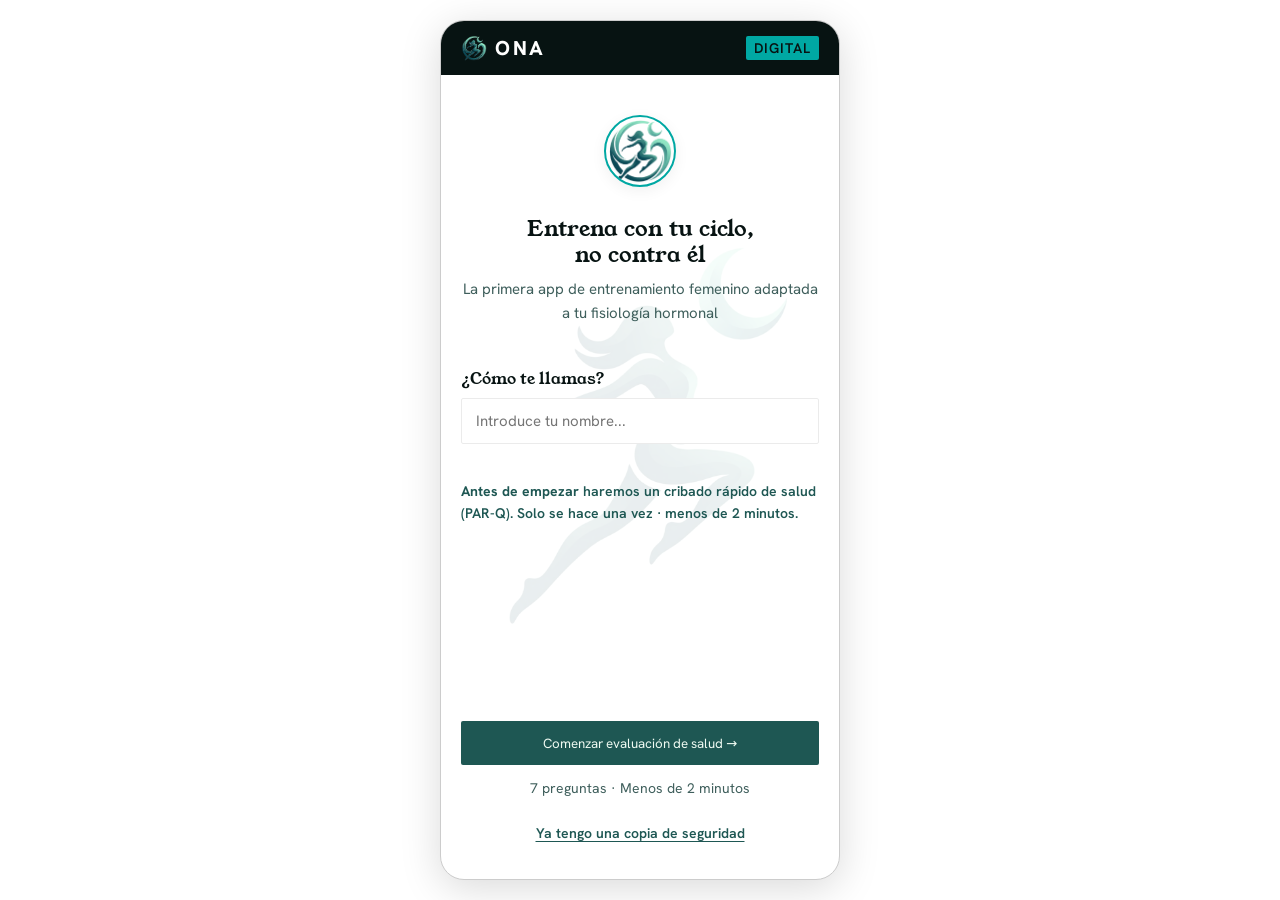
==== docs/index.html @ bdc9f1a8 "release: v1.0.20 - versión oficial web y APK con diseño plano y correcciones" ====
<!DOCTYPE html>
<html lang="es">
<head>
<meta charset="UTF-8">
<meta name="viewport" content="width=device-width, initial-scale=1.0, maximum-scale=1.0, user-scalable=no, viewport-fit=cover">
<title>ONA Digital</title>
<meta name="apple-mobile-web-app-capable" content="yes">
<meta name="apple-mobile-web-app-status-bar-style" content="black-translucent">
<meta name="apple-mobile-web-app-title" content="ONA Digital">
<meta name="mobile-web-app-capable" content="yes">
<meta name="theme-color" content="#0d0d0d">
<link rel="apple-touch-icon" href="logo.png">
<link rel="icon" type="image/png" href="logo.png">
<link rel="manifest" href="manifest.json">
<script src="Contexto_MD/manuales.js"></script>
<script src="etiquetas_clinicas.js"></script>
<style>
*{box-sizing:border-box;margin:0;padding:0}
:root{
  --t:#00a8a3;--tl:#e0f7f6;--az:#66bfe3;--azl:#e8f5fb;
  --d:#e6b22b;--dl:#fdf3d0;--n:#0d0d0d;--g:#b4b4b4;
  --f:#f7f7f5;--b:#ffffff;--r:#dc2626;--rl:#fee2e2;
  --gl:#d1fae5;--ve:#059669;--rosa:#ec4899;--rosal:#fdf2f8;
  /* Tema oscuro premium (Bento Grid): dashboard, entreno, ciclo, progreso e historial comparten estos tokens */
  --benBg:#121218;--benCard:#1c1c24;--benCard2:#232330;
  --benTxtP:#f5f5fa;--benTxtS:#8f8fa3;--benBorder:#2a2a38;
  --bgOsc:var(--benBg);--cardOsc:var(--benCard);--cardOsc2:var(--benCard2);
  --txtOscP:var(--benTxtP);--txtOscS:var(--benTxtS);--bordeOsc:var(--benBorder);
}
html{height:100%}
body{font-family:'DM Sans',system-ui,sans-serif;background:#e5e5e5;display:flex;justify-content:center;align-items:center;height:100vh;height:100dvh;margin:0;overflow:hidden}
.phone{width:100%;height:100%;background:var(--f);position:relative;display:flex;flex-direction:column;overflow:hidden}
#ent-sub-hoy.gated > *:not(#riesgos-gate){display:none !important}
.screen{display:none;flex-direction:column;height:100%;flex:1;min-height:0;overflow:hidden}
.screen.active{display:flex}
.screen.sin-nav{padding-bottom:var(--sab,0px)}
.header{background:var(--n);padding:16px 20px 14px;display:flex;align-items:center;justify-content:space-between;flex-shrink:0}
.logo{display:inline-flex;align-items:center;gap:8px;color:white;font-size:20px;font-weight:800;letter-spacing:2.5px}
.logo::before{content:"";display:inline-block;width:26px;height:26px;background-image:url('logo.png');background-size:contain;background-repeat:no-repeat;background-position:center;flex-shrink:0}
.tag{background:var(--t);color:white;font-size:12px;font-weight:600;letter-spacing:1px;padding:3px 8px;border-radius:20px;text-transform:uppercase}
.hlabel{color:var(--g);font-size:14px}
.scroll{flex:1;overflow-y:auto;padding:20px 20px 24px;display:flex;flex-direction:column;gap:14px}
@media (min-width: 450px) {
  body {
    padding: 20px 0;
    overflow: auto;
  }
  .phone {
    max-width:400px;
    height: auto;
    max-height: 680px;
    border-radius:24px;
    border:1px solid #ccc;
    box-shadow:0 8px 40px rgba(0,0,0,.15);
  }
}
.nav{background:rgba(15, 23, 42, 0.55) !important;backdrop-filter:blur(20px) !important;-webkit-backdrop-filter:blur(20px) !important;border-top:1px solid rgba(255, 255, 255, 0.08) !important;display:flex;padding:8px 0 10px;flex-shrink:0;box-shadow:0 -4px 30px rgba(0, 0, 0, 0.3) !important}
.nav-btn{flex:1;display:flex;flex-direction:column;align-items:center;gap:3px;cursor:pointer;color:rgba(255, 255, 255, 0.5) !important;font-size:12px;font-weight:700 !important;padding:4px 0;text-transform:uppercase;letter-spacing:.5px;border:none;background:none;transition:all 0.2s ease !important}
.nav-btn.active{color:#00beba !important;text-shadow:0 0 10px rgba(0, 190, 186, 0.3) !important}
.nav-ico{font-size:18px}
.card{background:var(--b);border-radius:16px;padding:16px;border:1px solid #ebebeb}
.ctitle{font-size:13px;font-weight:600;color:var(--g);text-transform:uppercase;letter-spacing:1px;margin-bottom:10px}
.alert-i{background:var(--tl);border:1px solid #b0e4e2;color:#006661;border-radius:14px;padding:14px;font-size:14px;line-height:1.6}
.alert-w{background:var(--dl);border:1px solid #f0c940;color:#7a5900;border-radius:14px;padding:14px;font-size:14px;line-height:1.6}
.alert-d{background:var(--rl);border:1px solid #fca5a5;color:#991b1b;border-radius:14px;padding:14px;font-size:14px;line-height:1.6}
.btn-n{display:flex;align-items:center;justify-content:center;box-sizing:border-box;width:100%;min-height:46px;padding:0 12px;margin:0;border-radius:2px;border:1px solid #1E5753;background:#1E5753;color:#fff;font:600 14px/1.2 inherit;font-family:inherit;text-align:center;cursor:pointer;box-shadow:none}
.btn-n:active{opacity:.8}
.btn-n:disabled,.btn-n[aria-disabled="true"]{background:#d0d0d0 !important;color:#6b6b6b !important;border-color:#d0d0d0 !important;cursor:not-allowed !important;opacity:1 !important;box-shadow:none !important}
.btn-s{background:transparent;color:var(--ton,var(--n));border:1px solid var(--linea);border-radius:2px;padding:7px 12px;font-size:13px;font-weight:600;font-family:inherit;cursor:pointer;width:auto;margin:0}
#perfil-contexto-card{background:#ECF8F8 !important;border:1px solid #CAECEA !important;border-radius:0 !important;padding:16px !important;margin-top:24px}
.chat-panel .chat-hdr{padding-top:calc(14px + max(env(safe-area-inset-top,0px),30px))}
/* Hueco de la barra de navegación de Android en TODAS las hojas/ventanas emergentes (--sab lo calcula iniciarAreaSegura) */
.chat-panel .chat-inp-area{padding-bottom:calc(12px + var(--sab,0px))}
.overlay,.modal-overlay{padding-bottom:var(--sab,0px);box-sizing:border-box}
.overlay .m-sheet{padding-bottom:24px !important}
#modal-bienvenida-tour{padding-bottom:var(--sab,0px) !important;box-sizing:border-box}
#tour-tooltip-card.tooltip-pos-bottom{bottom:calc(74px + env(safe-area-inset-bottom,0px))}
#tour-tooltip-card.tooltip-pos-top{top:calc(70px + env(safe-area-inset-top,0px))}
body #chat-msgs .bbl{border-radius:2px !important;line-height:1.5}
body #chat-msgs .bbl.bot{border-color:#CAECEA}
.bbl-tag{font-size:11px;font-weight:700;letter-spacing:.6px;text-transform:uppercase;color:var(--t);margin-bottom:6px}
.btn-s:first-child{border-color:var(--t)}
.btn-s:focus-visible{outline:2px solid var(--t);outline-offset:2px}
.info-i{display:inline-flex;align-items:center;justify-content:center;width:18px;height:18px;padding:0;margin-left:8px;vertical-align:middle;background:none;border:1px solid currentColor;border-radius:50%;color:var(--g);font:italic 700 11px Georgia,serif;line-height:1;cursor:pointer}
.btn-t{display:flex;align-items:center;justify-content:center;box-sizing:border-box;width:100%;min-height:46px;padding:0 12px;margin:0;border-radius:2px;border:1px solid #1E5753;background:#1E5753;color:#fff;font:600 14px/1.2 inherit;font-family:inherit;text-align:center;cursor:pointer;box-shadow:none}
.btn-t:active{opacity:.8}
.btn-t:disabled,.btn-t[disabled]{background:#d0d0d0 !important;color:#6b6b6b !important;border-color:#d0d0d0 !important;cursor:not-allowed !important;opacity:1 !important;box-shadow:none !important}
.btn-o{display:flex;align-items:center;justify-content:center;box-sizing:border-box;width:100%;min-height:46px;padding:0 12px;margin:0;border-radius:2px;border:1px solid #1E5753;background:transparent;color:#1E5753;font:600 14px/1.2 inherit;font-family:inherit;text-align:center;cursor:pointer;box-shadow:none}
.btn-o:active{opacity:.8;background:#ecf8f8}
.btn-o:disabled,.btn-o[disabled]{background:transparent !important;color:#aaa !important;border-color:#d0d0d0 !important;cursor:not-allowed !important;box-shadow:none !important}
.prog{background:#e8e8e8;height:4px;border-radius:4px}
.prog-f{height:4px;border-radius:4px;background:var(--t);transition:width .4s}
.pill{display:inline-flex;align-items:center;gap:4px;background:var(--azl);color:#1a6a8a;border-radius:20px;padding:5px 10px;font-size:13px;font-weight:500;margin:3px 3px 3px 0}
.opt{display:flex;align-items:center;gap:12px;padding:14px 16px;background:var(--b);border-radius:14px;border:1.5px solid #ebebeb;cursor:pointer;margin-bottom:8px}
.opt.sel{border-color:var(--t);background:var(--tl)}
.opt-em{font-size:22px}
.opt-name{font-weight:600;color:var(--n);font-size:15px}
.opt-desc{font-size:13px;color:var(--g);margin-top:2px}
.chk{width:20px;height:20px;border-radius:50%;border:2px solid #e0e0e0;margin-left:auto;flex-shrink:0;display:flex;align-items:center;justify-content:center}
.opt.sel .chk{background:var(--t);border-color:var(--t)}
.chk-m{color:white;font-size:13px;display:none}
.opt.sel .chk-m{display:block}
.e-row{display:flex;gap:6px}
.e-btn{flex:1;padding:10px 4px;border-radius:10px;font-size:15px;font-weight:600;cursor:pointer;border:1.5px solid #e0e0e0;background:var(--b);color:var(--n)}
.e-btn.on{background:var(--t);border-color:var(--t);color:white}
.r-btn.on{background:var(--t) !important;border-color:var(--t) !important;color:white !important}
.pq{background:var(--b);border-radius:14px;padding:14px;border:1px solid #ebebeb;margin-bottom:10px}
.pq.ans-no{border-color:#a7f3d0}
.pq.ans-yes{border-color:#fca5a5}
.pq-num{font-size:12px;font-weight:700;color:var(--g);text-transform:uppercase;margin-bottom:5px}
.pq-text{font-size:14px;color:var(--n);line-height:1.5;margin-bottom:10px}
.pq-row{display:flex;gap:8px}
.pq-btn{flex:1;padding:9px;border-radius:10px;font-size:14px;font-weight:600;cursor:pointer;border:1.5px solid #e0e0e0;background:transparent;color:var(--n)}
.pq-btn.si{border-color:var(--r);background:var(--rl);color:var(--r)}
.pq-btn.no{border-color:var(--ve);background:var(--gl);color:var(--ve)}
/* ── Onboarding accesible ── */
/* Botón «Volver» de las cabeceras (faltaba su estilo base y se veía como botón por defecto) */
.btn-back{background:none;border:none;color:var(--g);font-size:15px;cursor:pointer;display:flex;align-items:center;gap:4px;padding:0;font-family:inherit}
.btn-back:hover{color:var(--n)}
.sr-only{position:absolute;width:1px;height:1px;padding:0;margin:-1px;overflow:hidden;clip:rect(0,0,0,0);white-space:nowrap;border:0}
fieldset.opt-group,fieldset.pq{min-width:0;margin-inline:0}
fieldset.opt-group{border:0;padding:0;margin-top:0}
fieldset.pq legend{padding:0;float:left;width:100%}
fieldset.pq .pq-row{clear:both}
label.opt{position:relative}
.opt-name,.opt-desc{display:block}
label.pq-btn{display:flex;align-items:center;justify-content:center;min-height:44px;text-align:center;position:relative}
.opt:has(input:focus-visible),.pq-btn:has(input:focus-visible){outline:2px solid var(--t);outline-offset:2px}
#s-entorno .e-btn{min-height:44px}
#s-entorno .e-btn:focus-visible,.btn-n:focus-visible,.btn-t:focus-visible,.btn-o:focus-visible,.btn-back:focus-visible{outline:2px solid #00A8A3;outline-offset:2px}
.btn-n[aria-disabled="true"]{background:#d0d0d0;color:#6b6b6b;cursor:not-allowed}
.onb-errores:not(:empty){background:var(--rl);border:1px solid #fca5a5;color:#991b1b;border-radius:14px;padding:12px 14px;font-size:14px;line-height:1.6}
[data-titulo-paso]:focus{outline:none}
#usr-nombre:focus-visible{border-color:var(--t)!important;box-shadow:0 0 0 2px var(--tl)}
@media (prefers-reduced-motion:reduce){.prog-f{transition:none}}
#s-welcome .scroll,#s-parq .scroll,#s-consent .scroll,#s-plan .scroll,#s-etapa .scroll,#s-entorno .scroll,#s-hormonal .scroll{--g:#3f5f5c}
.grad{background:linear-gradient(135deg,#0d0d0d 0%,#1a3a3a 100%);padding:20px;color:white;border-radius:18px}
.grad-dia{font-size:12px;color:var(--az);font-weight:600;letter-spacing:1px;text-transform:uppercase;margin-bottom:4px}
.grad-fase{font-size:20px;font-weight:700;margin-bottom:6px}
.grad-desc{font-size:13px;opacity:.8;line-height:1.5}
.ciclo-bar{background:#f0f0f0;border-radius:12px;height:10px;position:relative;overflow:hidden;margin:8px 0 5px}
.ciclo-f{height:100%;border-radius:12px;position:absolute;left:0;top:0;background:var(--t)}
.ciclo-lbl{display:flex;justify-content:space-between;font-size:12px;color:var(--g)}
.ex-card{background:var(--b);border-radius:16px;border:1.5px solid #ebebeb;overflow:hidden;margin-bottom:6px;transition:border-color .2s}
.ex-card.hecho{border-color:var(--t)}
.ex-card.elim{opacity:.3;pointer-events:none}
.ex-top{padding:14px 14px 10px;display:flex;align-items:flex-start;gap:12px}
.ex-num{width:32px;height:32px;background:var(--dl);color:#b07d0e;border-radius:9px;display:flex;align-items:center;justify-content:center;font-size:14px;font-weight:700;flex-shrink:0;transition:all .2s}
.ex-num.hecho{background:var(--t);color:white;font-size:16px}
.ex-nombre{font-size:15px;font-weight:600;color:var(--n);transition:color .2s}
.ex-nombre.hecho{color:var(--t)}
.ex-det{font-size:13px;color:var(--g);margin-top:2px}
.ex-peso{font-size:13px;color:var(--t);font-weight:600;margin-top:3px}
.sdot{width:7px;height:7px;border-radius:50%;background:#e0e0e0;display:inline-block;margin:0 2px}
.sdot.on{background:var(--r)}
.ex-actions{border-top:1px solid #f0f0f0;display:grid;grid-template-columns:repeat(4,1fr)}
.ax-btn{padding:11px 6px;font-size:13px;font-weight:600;cursor:pointer;border:none;background:var(--b);color:var(--g);display:flex;flex-direction:column;align-items:center;gap:4px}
.ax-btn:not(:last-child){border-right:1px solid #f0f0f0}
.ax-btn.h-on{background:var(--tl);color:var(--t);font-weight:700}
.ax-ico{font-size:16px}
.ex-nohoy{border-top:1px solid #f8f8f8;padding:7px 14px;display:flex;justify-content:flex-end}
.nohoy-btn{font-size:12px;color:var(--g);cursor:pointer;padding:3px 8px;border-radius:6px;border:1px solid #ebebeb;background:transparent}
.overlay{position:absolute;inset:0;background:rgba(0,0,0,.55);z-index:500;display:none;flex-direction:column;justify-content:flex-end}
.overlay.ctr{justify-content:center;align-items:center;padding:20px}
.m-sheet{background:var(--b);border-radius:20px 20px 0 0;padding:24px;max-height:85%;overflow-y:auto}
.m-card{background:var(--b);border-radius:20px;padding:24px;width:90%;max-width:360px;box-sizing:border-box}
.m-head{display:flex;align-items:center;justify-content:space-between;margin-bottom:20px}
.m-title{font-size:16px;font-weight:700;color:var(--n)}
.m-sub{font-size:13px;color:var(--g);margin-top:2px}
.m-x{width:32px;height:32px;border-radius:50%;border:1px solid #e0e0e0;background:var(--f, #f7f7f8);cursor:pointer;color:var(--n, #333);display:flex;align-items:center;justify-content:center;font-size:16px;font-weight:700;line-height:1;transition:all .15s}
.m-x:hover,.m-x:active{background:#ebebeb;color:var(--r, #dc2626)}
.mlbl{font-size:13px;font-weight:600;color:var(--g);text-transform:uppercase;letter-spacing:1px;margin-bottom:8px}
.mrow{display:flex;gap:8px;margin-bottom:16px;flex-wrap:wrap}
.msel{flex:1;min-width:40px;padding:10px 4px;border-radius:10px;font-size:15px;font-weight:700;cursor:pointer;border:1.5px solid #e0e0e0;background:var(--b);color:var(--n)}
.msel.on{background:var(--t);border-color:var(--t);color:white}
.msel.on-v{background:var(--gl);border-color:var(--ve);color:var(--ve)}
.msel.on-r{background:var(--rl);border-color:var(--r);color:var(--r)}
.peso-row{display:flex;align-items:center;gap:12px;margin-bottom:6px}
.peso-pm{width:44px;height:44px;border-radius:10px;border:1.5px solid #e0e0e0;background:var(--b);font-size:22px;cursor:pointer;font-weight:700;color:var(--n)}
.peso-val{flex:1;text-align:center;font-size:26px;font-weight:700;color:var(--n)}
.save-btn{background:var(--n);color:white;border:none;border-radius:14px;padding:14px;font-size:15px;font-weight:600;cursor:pointer;width:100%;margin-top:8px}
.save-btn:disabled{background:#d0d0d0;color:#aaa;cursor:not-allowed}
.exp-item{border-radius:12px;border:1px solid #ebebeb;overflow:hidden;margin-bottom:6px}
.exp-head{display:flex;align-items:center;gap:10px;padding:10px 12px;cursor:pointer;background:var(--b)}
.exp-ico{font-size:18px;flex-shrink:0}
.exp-name{font-size:15px;font-weight:600;color:var(--n);flex:1}
.exp-dur{font-size:12px;color:var(--t);font-weight:600;background:var(--tl);padding:2px 8px;border-radius:10px}
.exp-chev{font-size:14px;color:var(--g);transition:transform .2s;flex-shrink:0}
.exp-chev.open{transform:rotate(180deg)}
.exp-body{display:none;padding:0 12px 12px;border-top:1px solid #f5f5f5}
.exp-body.open{display:block}
.exp-desc{font-size:14px;color:#444;line-height:1.6;margin-top:10px}
.exp-tips{margin-top:10px}
.exp-tip{display:flex;gap:8px;font-size:13px;color:var(--n);line-height:1.5;margin-bottom:6px}
.exp-tip-ico{flex-shrink:0;color:var(--t);font-weight:700}
.exp-warn{font-size:13px;color:#991b1b;background:var(--rl);border-radius:8px;padding:6px 10px;margin-top:8px;line-height:1.5}
.exp-fase{font-size:12px;color:#006661;background:var(--tl);border-radius:8px;padding:5px 10px;margin-top:8px;line-height:1.5}
.ia-loading{display:flex;flex-direction:column;align-items:center;gap:14px;padding:24px;text-align:center}
.ia-spin{width:40px;height:40px;border:3px solid var(--tl);border-top-color:var(--t);border-radius:50%;animation:spin .8s linear infinite}
@keyframes spin{to{transform:rotate(360deg)}}
.ia-badge{display:inline-flex;align-items:center;gap:6px;background:linear-gradient(135deg,#0d0d0d,#1a3a3a);color:white;font-size:12px;font-weight:600;padding:4px 10px;border-radius:20px;letter-spacing:.5px}
.ia-razon{background:var(--tl);border-left:3px solid var(--t);border-radius:0 10px 10px 0;padding:8px 12px;font-size:13px;color:#006661;line-height:1.5;margin:0 0 0 0}
.ia-err{background:var(--rl);border-radius:12px;padding:12px 14px;font-size:14px;color:#991b1b;line-height:1.6}
.chat-fab{position:absolute;bottom:80px;right:16px;width:52px;height:52px;border-radius:50%;background:linear-gradient(135deg,var(--n),var(--t));border:none;cursor:grab;display:flex;align-items:center;justify-content:center;font-size:22px;box-shadow:0 4px 16px rgba(0,168,163,.4);z-index:150;user-select:none;touch-action:none;}
.chat-fab:active{cursor:grabbing;}
.chat-panel{position:absolute;inset:0;background:var(--f);z-index:160;display:none;flex-direction:column;height:100%;width:100%}
.chat-panel.open{display:flex}
.chat-hdr{background:var(--n);padding:14px 20px;display:flex;align-items:center;gap:12px;flex-shrink:0}
.chat-av{width:36px;height:36px;border-radius:50%;background:linear-gradient(135deg,var(--t),var(--az));display:flex;align-items:center;justify-content:center;font-size:18px;flex-shrink:0}
.chat-hdr-name{color:white;font-size:15px;font-weight:700}
.chat-hdr-st{color:var(--t);font-size:12px;font-weight:600;letter-spacing:.5px}
.chat-x{width:32px;height:32px;border-radius:50%;border:none;background:rgba(255,255,255,0.15);cursor:pointer;color:#fff;display:flex;align-items:center;justify-content:center;font-size:16px;font-weight:700;margin-left:auto;transition:all .15s}
.chat-x:hover,.chat-x:active{background:rgba(255,255,255,0.28)}
.chat-msgs{flex:1;overflow-y:auto;padding:16px;display:flex;flex-direction:column;gap:10px}
.bbl{max-width:85%;padding:10px 14px;border-radius:16px;font-size:15px;line-height:1.6}
.bbl.bot{background:var(--b);border:1px solid #ebebeb;border-bottom-left-radius:4px;color:var(--n);align-self:flex-start}
.bbl.usr{background:var(--t);color:white;border-bottom-right-radius:4px;align-self:flex-end}
.bbl.typ{background:var(--b);border:1px solid #ebebeb;padding:12px 16px;align-self:flex-start}
.tdots{display:flex;gap:4px;align-items:center}
.tdot{width:6px;height:6px;border-radius:50%;background:var(--g);animation:td 1.2s ease-in-out infinite}
.tdot:nth-child(2){animation-delay:.2s}
.tdot:nth-child(3){animation-delay:.4s}
@keyframes td{0%,80%,100%{transform:scale(.6);opacity:.4}40%{transform:scale(1);opacity:1}}
.chat-disc{font-size:12px;color:var(--g);text-align:center;padding:4px 16px;line-height:1.5;flex-shrink:0}
.chat-sugs{display:flex;flex-wrap:wrap;gap:6px;padding:6px 16px 8px}
.chat-sug{background:var(--tl);color:var(--t);border:1px solid #b0e4e2;border-radius:20px;padding:5px 12px;font-size:13px;font-weight:600;cursor:pointer}
.chat-inp-area{border-top:1px solid #ebebeb;padding:12px 16px;display:flex;gap:8px;align-items:center;background:var(--b);flex-shrink:0}
.chat-inp{flex:1;min-width:0;width:100%;box-sizing:border-box;border:1.5px solid #e0e0e0;border-radius:12px;padding:9px 12px;font-size:15px;font-family:inherit;resize:none;outline:none;min-height:40px;height:40px;max-height:80px;line-height:1.4;background:var(--b,#fff);color:var(--n)}
.chat-inp::placeholder{color:var(--g,#8f8fa3);font-size:14px;opacity:0.85}
.chat-inp:focus{border-color:var(--t)}
.chat-mic-btn{width:40px;height:40px;border-radius:12px;background:var(--f, #f3f4f6);border:1.5px solid #e0e0e0;cursor:pointer;display:flex;align-items:center;justify-content:center;flex-shrink:0;transition:all .2s;color:var(--n)}
.chat-mic-btn:hover{background:var(--tl, #e0f7f6);border-color:var(--t);color:var(--t)}
.chat-mic-btn.escuchando{background:#fee2e2 !important;border-color:var(--r) !important;color:var(--r) !important;animation:pulse-mic 1s infinite}
@keyframes pulse-mic{0%,100%{transform:scale(1)}50%{transform:scale(1.08)}}
.chat-send{width:40px;height:40px;padding:0;border-radius:12px;background:var(--t);color:#fff;border:none;cursor:pointer;display:flex;align-items:center;justify-content:center;flex-shrink:0;box-shadow:0 2px 8px rgba(0,168,163,0.3);transition:all .15s}
.chat-send:active{transform:scale(0.94)}
.chat-send:disabled{opacity:.4;cursor:not-allowed}
.toast{position:absolute;bottom:80px;left:16px;right:16px;background:var(--n);color:white;padding:12px 16px;border-radius:12px;font-size:14px;font-weight:500;text-align:center;opacity:0;transform:translateY(6px);transition:all .3s;z-index:200;pointer-events:none}
.ex-anim-box {
  display: flex;
  justify-content: center;
  align-items: center;
  background: var(--f);
  border-radius: 12px;
  padding: 8px;
  margin-top: 10px;
  margin-bottom: 5px;
  height: 120px;
  border: 1px solid #ebebeb;
  overflow: hidden;
}
.ex-anim-svg {
  width: 100%;
  height: 100%;
  max-width: 180px;
}
.ex-anim-svg line, .ex-anim-svg path, .ex-anim-svg circle {
  stroke-linecap: round;
  stroke-linejoin: round;
}

/* Nuevos estilos para el Dashboard y Estadísticas */
.ciclo-bar-header {
  background: rgba(255, 255, 255, 0.15);
  border-radius: 12px;
  height: 8px;
  position: relative;
  overflow: hidden;
  margin: 10px 0 4px;
}
.ciclo-bar-f {
  height: 100%;
  border-radius: 12px;
  position: absolute;
  left: 0;
  top: 0;
  background: var(--t);
  box-shadow: 0 0 8px var(--t);
  transition: width 0.4s ease;
}
.ciclo-lbl-header {
  display: flex;
  justify-content: space-between;
  font-size: 12px;
  color: rgba(255, 255, 255, 0.6);
  font-weight: 500;
  margin-bottom: 12px;
}
.stats-grid {
  display: grid;
  grid-template-columns: 1fr;
  gap: 14px;
  margin-top: 10px;
  margin-bottom: 14px;
  position: relative;
  z-index: 3;
}
.stat-card {
  background: rgba(15, 23, 42, 0.38) !important;
  backdrop-filter: blur(20px);
  -webkit-backdrop-filter: blur(20px);
  border-radius: 16px;
  padding: 16px 20px;
  border: 1px solid rgba(255, 255, 255, 0.08);
  display: flex;
  flex-direction: column;
  gap: 8px;
  box-shadow: 0 8px 32px 0 rgba(0, 0, 0, 0.35);
  transition: all 0.3s cubic-bezier(0.4, 0, 0.2, 1);
}
.stat-card:hover {
  transform: translateY(-2px);
  border-color: rgba(0, 168, 163, 0.35) !important;
  background: rgba(15, 23, 42, 0.5) !important;
}
.stat-card-title {
  display: flex;
  align-items: center;
  gap: 6px;
  font-size: 13px;
  font-weight: 700;
  color: rgba(255, 255, 255, 0.5);
  text-transform: uppercase;
  letter-spacing: 1px;
}
.stat-main-row {
  display: flex;
  align-items: center;
  justify-content: space-between;
  gap: 10px;
}
.stat-value {
  font-size: 22px;
  font-weight: 800;
  color: #00beba;
  letter-spacing: -0.5px;
}
.stat-sub {
  font-size: 13px;
  color: rgba(255, 255, 255, 0.5);
  line-height: 1.5;
}
.stat-pill {
  display: inline-flex;
  align-items: center;
  background: rgba(0, 168, 163, 0.12);
  color: #00beba;
  padding: 4px 8px;
  border-radius: 10px;
  font-size: 12px;
  font-weight: 700;
  border: 1px solid rgba(0, 168, 163, 0.25);
}
.stat-pill.fase-pill {
  background: rgba(0, 168, 163, 0.15);
  color: #00a8a3;
  border: 1px solid rgba(0, 168, 163, 0.2);
}
.stat-pill.rating-pill {
  background: rgba(16, 185, 129, 0.15);
  color: #10b981;
  border: 1px solid rgba(16, 185, 129, 0.2);
}
.stat-pill.rating-pill.regular {
  background: rgba(245, 158, 11, 0.15);
  color: #f59e0b;
  border: 1px solid rgba(245, 158, 11, 0.2);
}
.stat-pill.rating-pill.mal {
  background: rgba(239, 68, 68, 0.15);
  color: #ef4444;
  border: 1px solid rgba(239, 68, 68, 0.2);
}
.exercise-pill-container {
  display: flex;
  flex-wrap: wrap;
  gap: 6px;
  margin-top: 4px;
}
.exercise-tag {
  background: rgba(255, 255, 255, 0.04);
  color: rgba(255, 255, 255, 0.85);
  padding: 4px 8px;
  border-radius: 8px;
  font-size: 12px;
  font-weight: 500;
  border: 1px solid rgba(255, 255, 255, 0.08);
}
.btn-empezar-entreno {
  background: linear-gradient(135deg, #00beba 0%, #66bfe3 100%) !important;
  color: white !important;
  border: none !important;
  border-radius: 14px !important;
  font-size: 16px !important;
  font-weight: 800 !important;
  letter-spacing: 0.5px !important;
  padding: 16px 20px !important;
  box-shadow: 0 6px 20px rgba(0, 190, 186, 0.3) !important;
  animation: pulse-shadow-btn 2.5s infinite !important;
  transition: all 0.3s ease !important;
}
.btn-empezar-entreno:disabled {
  background: #d0d0d0 !important;
  color: #aaa !important;
  cursor: not-allowed !important;
  animation: none !important;
  box-shadow: none !important;
}
.btn-empezar-entreno:not(:disabled):hover {
  transform: translateY(-2px);
  box-shadow: 0 10px 24px rgba(0, 190, 186, 0.5) !important;
}
.btn-empezar-entreno:not(:disabled):active {
  transform: translateY(1px);
  box-shadow: 0 4px 12px rgba(0, 190, 186, 0.2) !important;
}
@keyframes pulse-shadow-btn {
  0% { box-shadow: 0 6px 20px rgba(0, 190, 186, 0.3); }
  50% { box-shadow: 0 6px 30px rgba(0, 190, 186, 0.6); }
  100% { box-shadow: 0 6px 20px rgba(0, 190, 186, 0.3); }
}

.btn-socias-glass {
  background: rgba(15, 23, 42, 0.38) !important;
  backdrop-filter: blur(20px);
  -webkit-backdrop-filter: blur(20px);
  border: 1px solid rgba(255, 255, 255, 0.08) !important;
  color: #00beba !important;
  font-weight: 700 !important;
  font-size: 14px !important;
  padding: 14px 20px !important;
  border-radius: 14px !important;
  margin-top: 14px !important;
  box-shadow: 0 4px 20px rgba(0, 0, 0, 0.15) !important;
  transition: all 0.3s ease !important;
  width: 100% !important;
  display: block !important;
  text-align: center !important;
  cursor: pointer !important;
}
.btn-socias-glass:active {
  transform: translateY(1px);
  background: rgba(15, 23, 42, 0.5) !important;
}

#s-dashboard {
  background-image: linear-gradient(180deg, rgba(9, 13, 22, 0.35) 0%, rgba(9, 13, 22, 0.9) 100%);
  background-size: cover;
  background-position: center 20%;
  background-repeat: no-repeat;
  color: white;
}

/* Cabecera gradiente premium de la primera maqueta */
.dashboard-header-grad {
  background: transparent;
  padding: 24px 24px 25px;
  color: white;
  display: flex;
  flex-direction: column;
  position: relative;
}
.dash-header-top {
  display: flex;
  align-items: center;
  justify-content: space-between;
  margin-bottom: 20px;
}
.dash-profile-ico {
  font-size: 16px;
  background: rgba(255, 255, 255, 0.08);
  padding: 6px;
  border-radius: 50%;
  cursor: pointer;
  display: flex;
  align-items: center;
  justify-content: center;
  width: 32px;
  height: 32px;
  border: 1px solid rgba(255, 255, 255, 0.12);
  transition: all 0.2s ease;
}
.dash-profile-ico:hover {
  background: rgba(255, 255, 255, 0.15);
  transform: scale(1.05);
}
.dash-header-title {
  font-size: 24px;
  font-weight: 700;
  color: white;
  margin-bottom: 4px;
  letter-spacing: -0.5px;
}

/* Animación de entrada con impacto para la pantalla de entrenamiento */
@keyframes slide-in-right {
  0% {
    transform: translateX(100%);
    opacity: 0.8;
  }
  100% {
    transform: translateX(0);
    opacity: 1;
  }
}
#s-entreno.active {
  /* sin animación propia: igual que el resto de pestañas (antes entraba deslizando desde la derecha) */
}

/* Modal Overlay del Checkin */
.modal-overlay {
  position: absolute;
  top: 0;
  left: 0;
  right: 0;
  bottom: 0;
  background: rgba(0, 0, 0, 0.4);
  backdrop-filter: blur(8px);
  -webkit-backdrop-filter: blur(8px);
  z-index: 100;
  display: flex;
  align-items: flex-end;
  opacity: 0;
  pointer-events: none;
  transition: opacity 0.4s cubic-bezier(0.25, 1, 0.5, 1);
}
.modal-overlay.active {
  opacity: 1;
  pointer-events: auto;
}

/* Bottom Sheet Checkin Card */
.checkin-bottom-sheet {
  width: 100%;
  background: white;
  border-top-left-radius: 28px;
  border-top-right-radius: 28px;
  padding: 24px 20px 30px;
  box-shadow: 0 -8px 32px rgba(0, 0, 0, 0.15);
  transform: translateY(100%);
  transition: transform 0.55s cubic-bezier(0.175, 0.885, 0.32, 1.275); /* spring physics */
}
.modal-overlay.active .checkin-bottom-sheet {
  transform: translateY(0);
}

.checkin-title {
  font-size: 16px;
  font-weight: 700;
  color: var(--n);
  margin-bottom: 6px;
  display: flex;
  justify-content: space-between;
  align-items: center;
}
.close-btn {
  background: #f0f0f0;
  border: none;
  width: 28px;
  height: 28px;
  border-radius: 50%;
  cursor: pointer;
  display: flex;
  align-items: center;
  justify-content: center;
  font-weight: 700;
  font-size: 14px;
  color: #666;
  transition: all 0.2s;
}
.close-btn:hover {
  background: #e0e0e0;
}

/* --- MERGED STYLES FROM ONADigital --- */
.ci-row{display:flex;gap:6px}
.ci-btn{flex:1;padding:10px 4px;border-radius:10px;font-size:18px;cursor:pointer;border:1.5px solid #e0e0e0;background:var(--b);text-align:center;transition:all .15s}
.ci-estado-btn{padding:16px 8px;border-radius:14px;border:2px solid #e8e8e8;background:var(--b);cursor:pointer;text-align:center;transition:all .18s;width:100%}
.ci-estado-btn.on{border-color:var(--t);background:var(--tl)}
.ci-causa-btn{padding:12px 16px;border-radius:12px;border:1.5px solid #e8e8e8;background:var(--b);cursor:pointer;text-align:left;font-size:15px;font-weight:600;color:#6b6b6b;transition:all .15s}
.ci-causa-btn.on{border-color:var(--t);background:var(--tl);color:var(--n)}
.alerta-card{display:flex;align-items:flex-start;gap:12px;background:var(--b);border-radius:14px;border:1.5px solid #e8e8e8;padding:12px 14px;margin-bottom:8px}
.alerta-card.alerta-info{border-color:#b3d9f7;background:#f0f8ff}
.alerta-card.alerta-ok{border-color:#a8d5b5;background:#f0faf3}
.alerta-card.alerta-warn{border-color:#f5c97a;background:#fffbf0}
.alerta-card.alerta-ciclo{border-color:var(--t);background:var(--tl)}
.alerta-ico{font-size:22px;flex-shrink:0;margin-top:1px}
.alerta-body{flex:1;min-width:0}
.alerta-titulo{font-size:15px;font-weight:700;color:var(--n);margin-bottom:2px}
.alerta-desc{font-size:13px;color:var(--g);line-height:1.5;margin-bottom:6px}
.alerta-cta{display:inline-block;font-size:13px;font-weight:700;color:var(--t);background:var(--tl);border:none;border-radius:8px;padding:5px 10px;cursor:pointer}
.ci-btn.on{border-color:var(--t);background:var(--tl)}
.ci-ayer{font-size:13px;color:var(--t);font-weight:600;background:var(--tl);border:none;border-radius:10px;padding:8px 14px;cursor:pointer;width:100%;margin-bottom:4px}
.ciclo-arc-wrap{position:relative;width:220px;height:220px;margin:0 auto}
.ciclo-center{position:absolute;top:50%;left:50%;transform:translate(-50%,-50%);text-align:center}
.ciclo-day{font-size:36px;font-weight:700;color:var(--n);line-height:1}
.ciclo-fase-lbl{font-size:13px;color:var(--t);font-weight:600;margin-top:4px}
.ciclo-ico{font-size:28px;margin-top:2px}
.fase-card{border-radius:14px;padding:14px;margin-bottom:8px;cursor:pointer;transition:all .2s;border:1px solid #ebebeb;background:var(--b)}
.fase-card.active{transform:scale(1.01);border-color:var(--t)}
.series-row{display:flex;gap:6px;margin:8px 14px 4px}
.serie-check{flex:1;height:36px;border-radius:10px;border:1.5px solid #e0e0e0;background:var(--b);cursor:pointer;display:flex;align-items:center;justify-content:center;gap:4px;font-size:13px;font-weight:600;color:var(--g);transition:all .15s}
.serie-check.done{background:var(--t);border-color:var(--t);color:white}
.serie-check.done .sc-num{color:white}
.sc-num{font-size:15px;font-weight:700}
.timer-widget{background:var(--n);border-radius:16px;padding:14px 16px;display:flex;align-items:center;gap:12px;margin-bottom:6px}
.timer-num{font-size:28px;font-weight:700;color:var(--t);min-width:52px;font-variant-numeric:tabular-nums}
.timer-label{font-size:13px;color:var(--g);margin-top:2px}
.timer-btns{display:flex;gap:8px;margin-left:auto}
.timer-btn{background:transparent;border:1.5px solid #333;color:var(--g);border-radius:10px;padding:6px 12px;font-size:13px;font-weight:600;cursor:pointer}
.timer-btn.active{border-color:var(--t);color:var(--t)}
.progress-sesion{height:4px;background:#e8e8e8;border-radius:2px;margin:0 0 14px}
.progress-sesion-fill{height:4px;border-radius:2px;background:var(--t);transition:width .4s}
.serie-counter{display:flex;align-items:center;gap:8px;background:var(--n);border-radius:12px;padding:6px 14px;flex-shrink:0}
.serie-counter span{color:white;font-size:14px;font-weight:600}
.profile-avatar-container{position:relative; width:60px; height:60px; cursor:pointer; flex-shrink:0;}
/* ── Dashboard ONADigital ─────────────────────────────────── */
.racha-badge{background:var(--n);color:#fff;border-radius:20px;padding:5px 12px;font-size:13px;font-weight:700;cursor:default;transition:transform .2s}
.racha-badge:hover{transform:scale(1.05)}
.modo-rapido-btn{background:linear-gradient(135deg,#ff9a00,#ff6600);color:#fff;border:none;border-radius:16px;padding:14px 18px;font-size:20px;font-weight:700;cursor:pointer;text-align:center;line-height:1.1;box-shadow:0 4px 12px rgba(255,120,0,.35);transition:transform .15s,box-shadow .15s}
.modo-rapido-btn:hover{transform:translateY(-2px);box-shadow:0 6px 18px rgba(255,120,0,.45)}
.grad{border-radius:20px;padding:20px;margin-bottom:14px;color:#fff;background:linear-gradient(135deg,var(--n) 0%,#1a6b68 100%);box-shadow:0 6px 20px rgba(0,168,163,.2)}
.grad-dia{font-size:18px;font-weight:700;margin-bottom:4px}
.grad-fase{font-size:14px;font-weight:600;opacity:.8;margin-bottom:4px}
.grad-desc{font-size:13px;opacity:.7;line-height:1.4}
.ciclo-bar{height:6px;border-radius:6px;overflow:hidden;margin-top:8px}
.ciclo-f{height:6px;border-radius:6px;transition:width .6s}
.ciclo-lbl{display:flex;justify-content:space-between;font-size:12px;font-weight:600;text-transform:uppercase;letter-spacing:.5px}
/* Alertas pasivas */
.alerta-card{display:flex;align-items:flex-start;gap:12px;background:var(--b);border-radius:14px;padding:14px;margin-bottom:10px;border:1.5px solid #e8e8e8;box-shadow:0 2px 8px rgba(0,0,0,.04)}
.alerta-info{border-color:rgba(0,168,163,.25);background:rgba(0,168,163,.04)}
.alerta-warn{border-color:rgba(230,178,43,.35);background:rgba(230,178,43,.06)}
.alerta-ok{border-color:rgba(74,222,128,.35);background:rgba(74,222,128,.06)}
.alerta-ciclo{border-color:rgba(102,191,227,.35);background:rgba(102,191,227,.06)}
.alerta-ico{font-size:22px;flex-shrink:0;margin-top:2px}
.alerta-body{flex:1}
.alerta-titulo{font-size:14px;font-weight:700;color:var(--n);margin-bottom:2px}
.alerta-desc{font-size:13px;color:var(--g);line-height:1.4}
.alerta-cta{display:inline-block;margin-top:8px;padding:5px 12px;border:1.5px solid var(--t);border-radius:10px;background:transparent;color:var(--t);font-size:13px;font-weight:700;cursor:pointer}
/* Logro toast */
.logro-toast{position:fixed;bottom:90px;left:50%;transform:translateX(-50%) translateY(20px);background:#222;color:#fff;border-radius:16px;padding:12px 20px;font-size:14px;text-align:center;opacity:0;transition:all .4s;z-index:9999;pointer-events:none;min-width:260px;max-width:320px;box-shadow:0 8px 24px rgba(0,0,0,.25)}
.logro-toast.show{opacity:1;transform:translateX(-50%) translateY(0)}

/* ══ ESTÉTICA ORIGINAL & GLASSMORPHISM ═════════════════════════ */
#s-dashboard {
  background-image: linear-gradient(180deg, rgba(9, 13, 22, 0.35) 0%, rgba(9, 13, 22, 0.9) 100%);
  background-size: cover;
  background-position: center 20%;
  background-repeat: no-repeat;
  color: white;
}
.dashboard-header-grad {
  background: transparent;
  padding: 24px 24px 15px;
  color: white;
  display: flex;
  flex-direction: column;
  position: relative;
}
.dash-header-top {
  display: flex;
  align-items: center;
  justify-content: space-between;
  margin-bottom: 20px;
}
.dash-profile-ico {
  font-size: 16px;
  background: rgba(255, 255, 255, 0.08);
  padding: 6px;
  border-radius: 50%;
  cursor: pointer;
  display: flex;
  align-items: center;
  justify-content: center;
  width: 32px;
  height: 32px;
  border: 1px solid rgba(255, 255, 255, 0.12);
  transition: all 0.2s ease;
}
.dash-profile-ico:hover {
  background: rgba(255, 255, 255, 0.15);
  transform: scale(1.05);
}

/* Racha badge transparente premium */
.racha-badge {
  background: rgba(255, 255, 255, 0.12) !important;
  color: #fff !important;
  border: 1px solid rgba(255, 255, 255, 0.1) !important;
  border-radius: 20px;
  padding: 5px 12px;
  font-size: 13px;
  font-weight: 700;
}

/* Glassmorphism para todas las tarjetas de la app */
.card, .stat-card, .alerta-card, .grad, .ex-card, .opt, .pq, .timer-widget {
  background: rgba(255, 255, 255, 0.6) !important;
  backdrop-filter: blur(20px) !important;
  -webkit-backdrop-filter: blur(20px) !important;
  border: 1px solid rgba(255, 255, 255, 0.45) !important;
  box-shadow: 0 8px 32px 0 rgba(31, 38, 135, 0.05) !important;
  border-radius: 16px !important;
}

/* Asegurar contraste y legibilidad óptima en tarjetas y botones del Dashboard */
#s-dashboard .card, #s-dashboard .grad, #s-dashboard .alerta-card, #s-dashboard .stat-card {
  color: var(--n);
}
#s-dashboard .card .btn-n, #s-dashboard .btn-n {
  background: #1E5753 !important;
  color: #ffffff !important;
  border: 1px solid #1E5753 !important;
  border-radius: 2px !important;
  box-shadow: none !important;
  font-weight: 600 !important;
}
#s-dashboard .card .btn-o, #s-dashboard .btn-o, .btn-o {
  background: transparent !important;
  color: #1E5753 !important;
  border: 1px solid #1E5753 !important;
  border-radius: 2px !important;
  box-shadow: none !important;
  font-weight: 600 !important;
}
#s-dashboard .card .btn-o:active, #s-dashboard .btn-o:active, .btn-o:active {
  transform: none !important;
  opacity: .8 !important;
  background: #ecf8f8 !important;
}
.bfiltro {
  background: #f3f4f6;
  color: #374151;
  border: 1px solid #e5e7eb;
  padding: 6px 12px;
  font-size: 13px;
  font-weight: 600;
  border-radius: 20px;
  cursor: pointer;
  white-space: nowrap;
  transition: all 0.2s;
}
.bfiltro.on {
  background: var(--t);
  color: white;
  border-color: var(--t);
}
/* ═══ Estilos traspasados de ONADigital.html (alertas apiladas, cuestionario, recuperación muscular) ═══ */
.btn-r{display:flex;align-items:center;justify-content:center;box-sizing:border-box;width:100%;min-height:46px;padding:0 12px;margin:0;border-radius:2px;border:1px solid var(--r);background:var(--r);color:#fff;font:600 14px/1.2 inherit;font-family:inherit;text-align:center;cursor:pointer;box-shadow:none}
.btn-r:active{opacity:.8}
/* Tarjetas de inicio estilo notificación (WhatsApp), apiladas y deslizables como Google Wallet */
.alerta-stack{position:relative;margin-bottom:10px;transition:height .32s cubic-bezier(.2,.8,.2,1)}
.alerta-card{position:relative;display:flex;align-items:flex-start;gap:11px;background:var(--b);border-radius:18px;border:none;box-shadow:0 2px 16px rgba(13,13,13,.07);padding:12px 14px 12px 16px;overflow:hidden;margin-bottom:10px}
/* Solo las tarjetas dentro de la pila del dashboard se posicionan absolutas y se arrastran; los avisos sueltos (check-in, banner de pasos, etc.) mantienen el flujo normal */
.alerta-stack .alerta-card{position:absolute;left:0;right:0;top:0;margin-bottom:0;transition:transform .32s cubic-bezier(.2,.8,.2,1),opacity .32s ease,box-shadow .32s ease;touch-action:pan-y;cursor:grab;user-select:none}
.alerta-stack .alerta-card:active{cursor:grabbing}
.alerta-card::before{content:'';position:absolute;left:0;top:0;bottom:0;width:4px;background:var(--t)}
.alerta-card.alerta-info::before{background:var(--az)}
.alerta-card.alerta-ok::before{background:var(--ve)}
.alerta-card.alerta-warn::before{background:var(--d)}
.alerta-card.alerta-ciclo::before{background:var(--rosa)}
.alerta-avatar{width:38px;height:38px;border-radius:50%;flex-shrink:0;display:flex;align-items:center;justify-content:center;font-size:17px;background:linear-gradient(135deg,var(--t),#00726f);box-shadow:0 2px 8px rgba(0,168,163,.35)}
.alerta-card.alerta-info .alerta-avatar{background:linear-gradient(135deg,var(--az),#2f86b3);box-shadow:0 2px 8px rgba(102,191,227,.4)}
.alerta-card.alerta-ok .alerta-avatar{background:linear-gradient(135deg,var(--ve),#046c4e);box-shadow:0 2px 8px rgba(5,150,105,.35)}
.alerta-card.alerta-warn .alerta-avatar{background:linear-gradient(135deg,var(--d),#b8860b);box-shadow:0 2px 8px rgba(230,178,43,.4)}
.alerta-card.alerta-ciclo .alerta-avatar{background:linear-gradient(135deg,var(--rosa),#be3872);box-shadow:0 2px 8px rgba(236,72,153,.35)}
.alerta-ico{font-size:17px;line-height:1}
.alerta-body{flex:1;min-width:0}
.alerta-head{display:flex;align-items:baseline;justify-content:space-between;gap:8px;margin-bottom:2px}
.alerta-appname{font-size:12px;font-weight:800;color:var(--t);text-transform:uppercase;letter-spacing:.7px}
.alerta-card.alerta-info .alerta-appname{color:var(--az)}
.alerta-card.alerta-warn .alerta-appname{color:#b8860b}
.alerta-card.alerta-ok .alerta-appname{color:var(--ve)}
.alerta-card.alerta-ciclo .alerta-appname{color:var(--rosa)}
.alerta-time{font-size:12px;color:var(--g);flex-shrink:0}
.alerta-titulo{font-size:15px;font-weight:700;color:var(--n);margin-bottom:2px;line-height:1.35}
.alerta-desc{font-size:13px;color:#6b6b6b;line-height:1.5;margin-bottom:6px;display:-webkit-box;-webkit-line-clamp:2;-webkit-box-orient:vertical;overflow:hidden}
.alerta-stack.expanded .alerta-desc{-webkit-line-clamp:unset;display:block}
.alerta-cta{display:inline-flex;align-items:center;gap:4px;font-size:13px;font-weight:700;color:var(--t);background:var(--tl);border:none;border-radius:20px;padding:6px 12px;cursor:pointer}
.alerta-card.alerta-info .alerta-cta{color:var(--az);background:var(--azl)}
.alerta-card.alerta-warn .alerta-cta{color:#8a6400;background:var(--dl)}
.alerta-card.alerta-ok .alerta-cta{color:var(--ve);background:var(--gl)}
.alerta-card.alerta-ciclo .alerta-cta{color:var(--rosa);background:var(--rosal)}
.alerta-stack-count{position:absolute;top:-6px;right:2px;z-index:20;background:var(--n);color:#fff;font-size:12px;font-weight:800;padding:3px 8px;border-radius:20px;box-shadow:0 2px 6px rgba(0,0,0,.2);pointer-events:none;transition:opacity .2s ease}
.alerta-stack.expanded .alerta-stack-count{opacity:0}
.alerta-stack-hint{text-align:center;font-size:13px;font-weight:700;color:var(--t);padding:8px 0 2px;cursor:pointer}
@keyframes pulsoOk{0%{transform:scale(1)}35%{transform:scale(1.018);box-shadow:0 4px 16px rgba(0,168,163,.25)}100%{transform:scale(1);box-shadow:none}}
.pulso-ok{animation:pulsoOk .38s ease}
.ex-card.hecho{border-color:var(--t)}
.ex-card.elim{opacity:.3;pointer-events:none}
/* ── CUESTIONARIO ──────────────────────────────────────────── */
.cuest-q{margin-bottom:16px}
.cuest-label{font-size:15px;font-weight:600;color:var(--n);margin-bottom:8px;line-height:1.5}
.cuest-textarea{width:100%;padding:10px 12px;border-radius:12px;border:1.5px solid #e0e0e0;font-size:15px;font-family:'DM Sans',system-ui,sans-serif;resize:none;box-sizing:border-box;color:var(--n)}
.cuest-textarea:focus{border-color:var(--t);outline:none}
.cuest-op{width:100%;padding:10px 14px;border-radius:12px;border:1.5px solid #e0e0e0;background:var(--b);font-size:15px;font-weight:500;color:var(--n);cursor:pointer;text-align:left;transition:border-color .15s,background .15s}
.cuest-op.selected{border-color:var(--t);background:var(--tl);color:var(--t);font-weight:700}
.muscle-bar{display:flex;align-items:center;gap:8px;margin-bottom:8px}
.muscle-name{font-size:13px;color:var(--n);font-weight:600;width:90px;flex-shrink:0}
.muscle-track{flex:1;background:#e8e8e8;height:8px;border-radius:4px;overflow:hidden}
.muscle-fill{height:8px;border-radius:4px;transition:width .6s}
.semaforo{width:10px;height:10px;border-radius:50%;flex-shrink:0}

/* ══ VISITA GUIADA (TOUR INTERACTIVO CON SPOTLIGHT Y DESENFOQUE) ══ */
#tour-backdrop-layer {
  position: absolute;
  inset: 0;
  background: rgba(3, 26, 24, 0.84);
  backdrop-filter: blur(4px);
  -webkit-backdrop-filter: blur(4px);
  mask: url(#spotlight-exact-mask);
  -webkit-mask: url(#spotlight-exact-mask);
  z-index: 9000;
  pointer-events: auto;
}
#tour-spotlight-halo {
  position: absolute;
  z-index: 9001;
  pointer-events: none;
  border: 3px solid #2FE0D6;
  box-shadow: 0 0 0 3px rgba(47, 224, 214, 0.45), 0 0 24px rgba(47, 224, 214, 0.7);
  transition: all 0.28s cubic-bezier(0.16, 1, 0.3, 1);
  animation: tourHaloPulse 2s infinite ease-in-out;
}
@keyframes tourHaloPulse {
  0%, 100% { box-shadow: 0 0 0 3px rgba(47, 224, 214, 0.45), 0 0 24px rgba(47, 224, 214, 0.7); }
  50% { box-shadow: 0 0 0 7px rgba(47, 224, 214, 0.65), 0 0 34px rgba(47, 224, 214, 0.9); }
}
#tour-tooltip-card {
  position: absolute;
  z-index: 9002;
  left: 0;
  right: 0;
  background: #0B4F4B;
  border-radius: 0;
  border-top: 4px solid #2FE0D6;
  padding: 16px 18px 14px;
  box-shadow: 0 -8px 28px rgba(0, 0, 0, 0.4);
  transition: all 0.3s cubic-bezier(0.16, 1, 0.3, 1);
}
/* Tarjeta «Antes de entrenar»: misma estética que las tarjetas de aviso, en rojo ONA (Inicio y Entreno) */
#s-entreno .aviso-riesgos.card, #s-dashboard .aviso-riesgos.card { position: relative; overflow: hidden; background: linear-gradient(135deg, #F6DFE1 0%, #E9B4BA 100%) !important; border: 0 !important; border-radius: 28px !important; box-shadow: none !important; padding: 22px 22px 24px !important; }
#s-entreno .aviso-riesgos.card::after, #s-dashboard .aviso-riesgos.card::after { content: ""; position: absolute; top: -70px; right: -70px; width: 190px; height: 190px; border-radius: 50%; background: rgba(255,255,255,.32); pointer-events: none; }
#s-entreno .aviso-riesgos.card > *, #s-dashboard .aviso-riesgos.card > * { position: relative; z-index: 1; }
#s-entreno .aviso-riesgos .ar-cab, #s-dashboard .aviso-riesgos .ar-cab { display: flex; align-items: center; gap: 12px; margin-bottom: 18px; }
#s-entreno .aviso-riesgos .ar-avatar, #s-dashboard .aviso-riesgos .ar-avatar { width: 40px; height: 40px; border-radius: 50%; background: #fff; display: flex; align-items: center; justify-content: center; font-size: 18px; flex: 0 0 auto; }
#s-entreno .aviso-riesgos .ar-app, #s-dashboard .aviso-riesgos .ar-app { font-size: 15px; font-weight: 700; color: #4A1218; }
#s-entreno .aviso-riesgos .ar-titulo, #s-dashboard .aviso-riesgos .ar-titulo { font-family: var(--display); font-weight: 400 !important; font-size: 21px; line-height: 1.25; color: #4A1218; margin-bottom: 8px; }
#s-entreno .aviso-riesgos .ar-texto, #s-dashboard .aviso-riesgos .ar-texto { font-size: 14.5px; line-height: 1.55; color: #6B2B33; }
#s-entreno .aviso-riesgos .ar-aparte, #s-dashboard .aviso-riesgos .ar-aparte { margin-top: 10px; padding-top: 10px; border-top: 1px solid rgba(168,20,42,.18); }
#s-entreno .aviso-riesgos .ar-lista, #s-dashboard .aviso-riesgos .ar-lista { margin: 8px 0 12px 18px; padding: 0; font-size: 14.5px; line-height: 1.55; color: #6B2B33; }
#s-entreno .aviso-riesgos .ar-det, #s-dashboard .aviso-riesgos .ar-det { margin-bottom: 14px; }
#s-entreno .aviso-riesgos .ar-alarma, #s-dashboard .aviso-riesgos .ar-alarma { font-size: 14px; font-weight: 700; color: #A8142A; cursor: pointer; }
#s-entreno .aviso-riesgos .ar-boton, #s-dashboard .aviso-riesgos .ar-boton { display: inline-flex; align-items: center; gap: 10px; max-width: 100%; margin-top: 10px; padding: 13px 20px; background: #fff !important; color: #A8142A !important; border: 0 !important; border-radius: 999px !important; box-shadow: 0 2px 8px rgba(120,20,40,.14) !important; font-family: inherit; font-size: 15px; font-weight: 700; line-height: 1.3; text-align: left; cursor: pointer; }
#s-entreno .aviso-riesgos .ar-boton *, #s-dashboard .aviso-riesgos .ar-boton * { color: inherit !important; }
#s-entreno .aviso-riesgos .ar-punto, #s-dashboard .aviso-riesgos .ar-punto { flex: 0 0 auto; width: 10px; height: 10px; border-radius: 50%; background: #D9798A; }
#s-entreno .aviso-riesgos .ar-flecha, #s-dashboard .aviso-riesgos .ar-flecha { flex: 0 0 auto; font-size: 17px; }
#s-entreno .aviso-riesgos .ar-boton:active, #s-dashboard .aviso-riesgos .ar-boton:active { transform: translateY(1px); box-shadow: 0 1px 3px rgba(120,20,40,.18) !important; }
#s-entreno .aviso-riesgos .ar-boton:focus-visible, #s-dashboard .aviso-riesgos .ar-boton:focus-visible { outline: 2px solid #A8142A; outline-offset: 2px; }
/* «Para tu etapa»: tarjetas deslizables con el estilo de las tarjetas de aviso, en turquesa */
.ep-carrusel { display: flex; gap: 12px; overflow-x: auto; scroll-snap-type: x mandatory; -webkit-overflow-scrolling: touch; scrollbar-width: none; margin: 12px 0 0; padding: 0 0 2px; }
.ep-carrusel::-webkit-scrollbar { display: none; }
.ep-card { position: relative; overflow: hidden; flex: 0 0 88%; scroll-snap-align: start; box-sizing: border-box; padding: 20px 20px 22px; border-radius: 28px; background: linear-gradient(135deg, #DCEEEC 0%, #A9D3CF 100%); color: #0d3b38; }
.ep-card::after { content: ""; position: absolute; top: -60px; right: -60px; width: 160px; height: 160px; border-radius: 50%; background: rgba(255,255,255,.35); pointer-events: none; }
.ep-card > * { position: relative; z-index: 1; }
.ep-cab { display: flex; align-items: center; gap: 10px; margin-bottom: 16px; }
.ep-avatar { width: 36px; height: 36px; border-radius: 50%; background: #fff; display: flex; align-items: center; justify-content: center; font-size: 17px; flex: 0 0 auto; }
.ep-app { font-size: 14px; font-weight: 700; color: #0d3b38; }
.ep-num { margin-left: auto; padding-right: 18px; font-size: 13px; color: #3f6663; }
.ep-titulo { font-family: var(--display); font-weight: 400; font-size: 20px; line-height: 1.25; color: #0d3b38; margin-bottom: 8px; }
.ep-texto { font-size: 14.5px; line-height: 1.55; color: #2c5a56; }
.ep-puntos { display: flex; justify-content: center; gap: 7px; margin: 12px 0 4px; }
.ep-punto { width: 7px; height: 7px; border-radius: 50%; background: #BCD8D5; transition: background .2s, width .2s; }
.ep-punto.act { width: 20px; border-radius: 4px; background: #1F5C58; }
/* Acciones de «Mi ciclo / Mi etapa»: filas planas con línea fina y un botón principal en verde oscuro */
#s-ciclo .ona-acciones { border-top: 1px solid var(--linea, #C9D8D6); margin: 4px 0 14px; }
#s-ciclo #ciclo-ultima-regla:not(:empty) + .ona-acciones { border-top: 0; margin-top: 0; }
#s-ciclo .ona-accion { width: 100%; display: flex; align-items: center; gap: 14px; text-align: left; padding: 14px 2px; background: transparent !important; border: 0 !important; border-bottom: 1px solid var(--linea, #C9D8D6) !important; border-radius: 0 !important; box-shadow: none !important; cursor: pointer; color: var(--n); font-family: inherit; }
#s-ciclo .ona-accion:active { background: rgba(0,128,123,0.08) !important; }
#s-ciclo .ona-accion:focus-visible, #s-ciclo .ona-accion-primaria:focus-visible { outline: 2px solid #2FE0D6; outline-offset: 2px; }
#s-ciclo .ona-accion .oa-ico { flex: 0 0 auto; width: 38px; height: 38px; display: inline-flex; align-items: center; justify-content: center; font-size: 22px; color: #00807B; }
#s-ciclo .ona-accion.oa-patron .oa-ico { color: #A8142A; }
#s-ciclo .ona-accion .oa-txt { flex: 1; min-width: 0; display: flex; flex-direction: column; gap: 2px; }
#s-ciclo .ona-accion .oa-t { font-size: 15px; font-weight: 700; color: var(--n); line-height: 1.3; }
#s-ciclo .ona-accion .oa-s { font-size: 12.5px; color: var(--g); line-height: 1.4; }
#s-ciclo .ona-accion .oa-flecha { flex: 0 0 auto; font-size: 18px; color: #00807B; }
#s-ciclo .ona-accion.oa-patron .oa-flecha { color: #A8142A; }
#s-ciclo .ona-accion-primaria { width: 100%; margin-top: 12px; display: flex; align-items: center; justify-content: space-between; gap: 12px; padding: 15px 18px; background: #0B4F4B !important; color: #ffffff !important; border: 0 !important; border-radius: 0 !important; box-shadow: none !important; font-family: inherit; font-size: 15px; font-weight: 700; cursor: pointer; text-align: left; }
#s-ciclo .ona-accion-primaria:active { background: #083B38 !important; }
#s-ciclo .ona-accion-primaria .oa-flecha { color: #2FE0D6; font-size: 18px; }
/* Bienvenida de la visita guiada: mismo estilo plano que la tarjeta de los pasos */
#tour-bienvenida-card { width: 100%; box-sizing: border-box; background: #0B4F4B; border-top: 4px solid #2FE0D6; border-radius: 0; padding: 22px 20px 26px; text-align: left; box-shadow: 0 -8px 28px rgba(0,0,0,0.4); }
#tour-bienvenida-card .tb-tag { display: inline-block; background: #2FE0D6; color: #05302D; font-size: 11px; font-weight: 700; text-transform: uppercase; letter-spacing: 0.8px; padding: 3px 8px; border-radius: 0; margin-bottom: 12px; }
#tour-bienvenida-card .tb-titulo { font-size: 22px; font-weight: 800; color: #ffffff; line-height: 1.25; margin-bottom: 8px; }
#tour-bienvenida-card .tb-texto { font-size: 14px; color: #D9F5F2; line-height: 1.6; margin-bottom: 20px; }
#tour-bienvenida-card .tb-botones { display: flex; flex-direction: column; gap: 10px; }
#tour-bienvenida-card button { width: 100%; padding: 14px 16px; font-size: 15px; border-radius: 0 !important; cursor: pointer; text-align: center !important; justify-content: center !important; white-space: normal; }
#tour-bienvenida-card #tb-comenzar { background: #2FE0D6 !important; color: #05302D !important; border: 0 !important; font-weight: 800 !important; }
#tour-bienvenida-card #tb-omitir { background: transparent !important; color: #ffffff !important; border: 1.5px solid rgba(255,255,255,0.7) !important; font-weight: 700 !important; font-size: 14px; }
#tour-tooltip-card #tour-step-tag { background: #2FE0D6 !important; color: #05302D !important; border-radius: 0 !important; }
#tour-tooltip-card #tour-step-title { color: #ffffff !important; }
#tour-tooltip-card #tour-step-desc { color: #D9F5F2 !important; }
#tour-tooltip-card #tour-step-count { color: #2FE0D6 !important; }
#tour-tooltip-card .tour-saltar { color: #BFEAE6 !important; }
#tour-tooltip-card .tour-pie { border-top: 1px solid rgba(255,255,255,0.22) !important; }
#tour-tooltip-card #btn-tour-next { background: #2FE0D6 !important; color: #05302D !important; border: 0 !important; font-weight: 800 !important; }
#tour-tooltip-card #btn-tour-prev { background: transparent !important; color: #ffffff !important; border: 1.5px solid rgba(255,255,255,0.7) !important; font-weight: 700 !important; }
#tour-tooltip-card #btn-tour-prev:disabled { opacity: 0.35; }
#tour-tooltip-card.tooltip-pos-bottom {
  bottom: 74px; /* deja visible la barra de abajo */
  top: auto;
}
#tour-tooltip-card.tooltip-pos-top {
  top: 70px; /* deja visible la cabecera */
  bottom: auto;
}

.peso-pm{touch-action:none !important;-webkit-user-select:none !important;user-select:none !important;-webkit-touch-callout:none !important}
</style>
<link rel="stylesheet" href="ona_diseno.css">
<style>
/* Pestaña «Registro» del ciclo: lista plana con líneas finas, sin tarjetas */
.reg-cat{padding:16px 0;border-bottom:1px solid var(--linea)}
.reg-t{font-size:15px;font-weight:700;color:var(--n);margin-bottom:10px}
.reg-chips{display:flex;flex-wrap:wrap;gap:8px}
.reg-chip{padding:8px 13px;border:1px solid var(--linea);background:var(--b);color:var(--n);font-size:14px;line-height:1.2;cursor:pointer;border-radius:999px;font-family:inherit}
.reg-chip[aria-pressed="true"]{border-color:var(--t);background:var(--tl);color:var(--t);font-weight:700}
.reg-flecha{width:40px;height:40px;flex-shrink:0;border:1px solid var(--linea);background:var(--b);color:var(--t);font-size:22px;line-height:1;cursor:pointer;border-radius:50%;padding:0}
.reg-flecha:disabled{opacity:.35;cursor:default}
.nota-btn{position:relative;flex:0 0 auto;width:84px;height:56px;padding:0;border:none;background:transparent;cursor:pointer;display:flex;align-items:center;justify-content:center;-webkit-tap-highlight-color:transparent}
.nota-btn img{width:80px;height:auto;display:block;pointer-events:none}
.nota-btn:active{transform:scale(.94)}
.nota-btn.con-nota::after{content:"";position:absolute;bottom:3px;right:1px;width:10px;height:10px;border-radius:50%;background:#e0457b;border:2px solid var(--b)}
.reg-in{border:1px solid var(--linea);background:var(--b);color:var(--n);font-size:16px;padding:9px 10px;border-radius:8px;font-family:inherit;box-sizing:border-box}
</style>
<script src="ona_iconos.js" defer></script>
<script src="ona_tarjeta_fuentes.js" defer></script>
</head>
<body>
<div class="phone" id="phone">
<div class="toast" id="toast"></div>
<div class="logro-toast" id="logro-toast"></div>
<div class="overlay" id="overlay"></div>
<div class="overlay" id="ov-buscador" style="display:none"></div>

<!-- ══ DESCARGA DE MODELO IA ════════════════════════════════════════ -->
<style>
@keyframes dl-pulse {
  0%, 100% { transform: scale(1); opacity: 1; }
  50% { transform: scale(1.05); opacity: 0.85; }
}
</style>
<div class="screen" id="s-download-model" style="background: linear-gradient(135deg, #090f14 0%, #112328 100%); color: white; height: 100%;">
  <div class="header" style="background: transparent;"><span class="logo">ONA</span><span class="tag">Offline AI</span></div>
  <div class="scroll" style="justify-content: center; gap: 20px; align-items: center; text-align: center; padding: 30px 20px; height: 100%;">
    
    <div style="margin-bottom: 10px;">
      <div style="width: 84px; height: 84px; border-radius: 50%; background: rgba(0, 190, 186, 0.1); border: 2px dashed #00beba; display: flex; align-items: center; justify-content: center; margin: 0 auto; animation: dl-pulse 2s infinite ease-in-out;">
        <span style="font-size: 38px;">🌿</span>
      </div>
    </div>
    
    <div>
      <div style="font-size: 20px; font-weight: 700; color: #fff; line-height: 1.3;">Descarga del Motor de IA</div>
      <div style="font-size: 15px; color: #a4b3b6; line-height: 1.6; margin-top: 10px; max-width: 280px; margin-left: auto; margin-right: auto;">
        Para garantizar tu privacidad y permitir el funcionamiento 100% offline, ONA Digital ejecuta su asistente localmente. Necesitamos descargar el modelo de lenguaje de 1.5 GB por única vez.
      </div>
      <div style="font-size: 13px; color: #ffb703; margin-top: 8px; font-weight: 500; display: flex; align-items: center; justify-content: center; gap: 4px;">
        <span>⚠️</span> Se recomienda descargar mediante Wi-Fi (uso de datos elevado).
      </div>
    </div>
    
    <div class="download-card" style="width: 100%; max-width: 320px; background: rgba(15, 23, 42, 0.6); border: 1px solid rgba(255, 255, 255, 0.08); border-radius: 16px; padding: 18px; color: white; backdrop-filter: blur(20px); -webkit-backdrop-filter: blur(20px);">
      <div id="dl-status-text" style="font-size: 15px; font-weight: 600; color: #00beba; margin-bottom: 8px;">Listo para descargar</div>
      <div class="prog" style="background: rgba(255,255,255,0.1); height: 8px; border-radius: 8px; overflow: hidden; margin: 10px 0;">
        <div id="dl-progress-bar" class="prog-f" style="width: 0%; height: 100%; background: linear-gradient(90deg, #00beba, #66bfe3); transition: width 0.3s ease;"></div>
      </div>
      <div style="display: flex; justify-content: space-between; font-size: 13px; color: #a4b3b6; margin-top: 4px;">
        <span id="dl-progress-pct">0%</span>
        <span id="dl-bytes-text">0 MB / 1.48 GB</span>
      </div>
    </div>
    
    <div style="width: 100%; max-width: 320px; margin-top: 10px;">
      <button class="btn-t" id="dl-start-btn" onclick="iniciarDescargaModelo()" style="background: #1E5753; border: 1px solid #1E5753; border-radius: 2px; box-shadow: none; font-weight: 600;">Comenzar Descarga</button>
      <div id="dl-error-area" style="display: none; color: #fca5a5; font-size: 14px; margin-top: 10px; line-height: 1.4; padding: 10px; border-radius: 10px; background: rgba(220, 38, 38, 0.1); border: 1px solid rgba(252, 165, 165, 0.2);"></div>
    </div>
    
  </div>
</div>

<!-- ══ SELECTOR DE MOTOR DE IA (INICIAL) ═══════════════════════════ -->
<div class="screen" id="s-select-ia" style="background: var(--f); color: var(--n); height: 100%;">
  <div class="header"><span class="logo">ONA</span><span class="tag">Configuración IA</span></div>
  <div class="scroll" style="justify-content: center; gap: 16px; align-items: center; text-align: center; padding: 24px 20px; height: 100%;">
    
    <div style="margin-bottom: 2px;">
      <div style="width: 72px; height: 72px; border-radius: 50%; background: var(--tl); border: 2.5px solid var(--t); display: flex; align-items: center; justify-content: center; margin: 0 auto; box-shadow: 0 4px 14px rgba(0, 168, 163, 0.2);">
        <span style="font-size: 34px;">🧠</span>
      </div>
    </div>
    
    <div>
      <div style="font-size: 21px; font-weight: 800; color: var(--n); line-height: 1.3;">Elige tu motor de IA</div>
      <div style="font-size: 15px; color: #4b5563; line-height: 1.5; margin-top: 8px; max-width: 300px; margin-left: auto; margin-right: auto; font-weight: 500;">
        Selecciona cómo quieres que ONA gestione tus entrenamientos y resuelva tus dudas.
      </div>
    </div>
    
    <!-- Opción 1: IA Online -->
    <div class="card" onclick="elegirMotorInicial('gemini')" role="button" tabindex="0"
      style="width: 100%; max-width: 320px; background: #ffffff; border: 2px solid var(--t); border-radius: 16px; padding: 18px 16px; text-align: left; cursor: pointer; transition: all 0.2s; box-shadow: 0 4px 16px rgba(0, 168, 163, 0.12);">
      <div style="display:flex;align-items:center;justify-content:space-between;margin-bottom:6px">
        <span style="font-size:15px;font-weight:800;color:var(--n)">✨ IA Online</span>
        <span style="font-size:12px;font-weight:700;background:var(--t);color:#ffffff;padding:2px 8px;border-radius:12px;text-transform:uppercase">Recomendado</span>
      </div>
      <div style="font-size:14px;color:#4b5563;line-height:1.5">
        Respuestas instantáneas, memoria profunda de tus hábitos y sin necesidad de descargar archivos pesados.
      </div>
      <div style="margin-top:10px;font-size:13px;font-weight:700;color:var(--t);display:flex;align-items:center;gap:4px">
        ⚡ Cero descargas · Arranque inmediato →
      </div>
    </div>

    <!-- Opción 2: Local On-device -->
    <div class="card" onclick="elegirMotorInicial('local')" role="button" tabindex="0"
      style="width: 100%; max-width: 320px; background: #ffffff; border: 1.5px solid #d1d5db; border-radius: 16px; padding: 18px 16px; text-align: left; cursor: pointer; transition: all 0.2s; box-shadow: 0 2px 8px rgba(0, 0, 0, 0.04);">
      <div style="display:flex;align-items:center;justify-content:space-between;margin-bottom:6px">
        <span style="font-size:15px;font-weight:800;color:var(--n)">📱 100% Local (On-Device)</span>
        <span style="font-size:12px;font-weight:700;background:#e5e7eb;color:#374151;padding:2px 8px;border-radius:12px">Offline</span>
      </div>
      <div style="font-size:14px;color:#6b7280;line-height:1.5">
        Funciona sin conexión a internet y privacidad total en el móvil. Requiere descargar el modelo de 1.5 GB.
      </div>
      <div style="margin-top:10px;font-size:13px;font-weight:700;color:#6b7280;display:flex;align-items:center;gap:4px">
        📦 Requiere descarga única (1.5 GB) →
      </div>
    </div>

    <div style="font-size:13px;color:#6b7280;margin-top:2px;max-width:280px;line-height:1.4">
      Podrás cambiar de motor en cualquier momento desde tu perfil o en el chat.
    </div>
    
  </div>
</div>

<!-- ══ BIENVENIDA ═══════════════════════════════════════════════════ -->
<div class="screen" id="s-welcome">
  <div class="header"><span class="logo">ONA</span><span class="tag">Digital</span></div>
  <div class="scroll">
    <div style="text-align:center;margin:20px 0 10px">
      <img src="logo.png" alt="ONA" style="width:72px;height:72px;border-radius:50%;object-fit:cover;box-shadow:0 4px 15px rgba(0,0,0,0.06);border:2px solid var(--t)">
    </div>
    <div style="text-align:center">
      <h1 data-titulo-paso tabindex="-1" style="font-size:22px;font-weight:700;color:var(--n);line-height:1.2;margin:0">Entrena con tu ciclo,<br>no contra él</h1>
      <div style="font-size:15px;color:var(--g);line-height:1.6;margin-top:8px">La primera app de entrenamiento femenino adaptada a tu fisiología hormonal</div>
    </div>
    <div class="card" style="margin-top:10px">
      <label class="ctitle" for="usr-nombre" style="display:block">¿Cómo te llamas?</label>
      <input type="text" id="usr-nombre" data-campo="nombre" autocomplete="given-name" autocapitalize="words" placeholder="Introduce tu nombre..." style="width:100%;padding:12px 14px;border-radius:10px;border:1.5px solid #ebebeb;font-size:15px;outline:none;font-family:inherit" oninput="validarNombre(this.value)" onkeydown="if(event.key==='Enter')onbContinuar('s-welcome')">
    </div>
    <div class="alert-i" style="margin-top:4px"><strong>Antes de empezar</strong> haremos un cribado rápido de salud (PAR-Q). Solo se hace una vez · menos de 2 minutos.</div>
    <div style="flex:1;min-height:10px"></div>
    <div class="onb-errores" role="alert"></div>
    <button type="button" class="btn-n" id="welcome-btn" aria-disabled="true" onclick="onbContinuar('s-welcome')">Comenzar evaluación de salud →</button>
    <div style="text-align:center;font-size:13px;color:var(--g)">7 preguntas · Menos de 2 minutos</div>
    <div style="text-align:center"><button type="button" onclick="copiaElegirArchivo()" style="background:none;border:none;color:var(--ton, var(--t));font-size:14px;font-weight:600;text-decoration:underline;text-underline-offset:3px;cursor:pointer;padding:10px 12px;min-height:44px">Ya tengo una copia de seguridad</button><div id="copia-nube-welcome" style="display:none"><button type="button" id="copia-nube-welcome-btn" onclick="copiaRestaurarNube()" style="background:none;border:none;color:var(--ton, var(--t));font-size:14px;font-weight:600;text-decoration:underline;text-underline-offset:3px;cursor:pointer;padding:10px 12px;min-height:44px">Recuperarla de Google Drive</button></div></div>
  </div>
</div>

<!-- ══ PAR-Q ════════════════════════════════════════════════════════ -->
<div class="screen" id="s-parq">
  <div class="header"><button type="button" class="btn-back" onclick="onbAtras('s-parq')">← Volver</button><span class="logo" style="margin:0 auto">ONA</span><span class="hlabel">Cribado PAR-Q</span></div>
  <div class="scroll">
    <div class="prog" role="progressbar" aria-label="Progreso de la evaluación"><div class="prog-f" id="parq-prog"></div></div>
    <div style="display:flex;align-items:center;justify-content:space-between">
      <h2 data-titulo-paso tabindex="-1" style="font-size:16px;font-weight:700;color:var(--n);margin:0">Cuestionario de salud</h2>
      <div style="font-size:13px;color:var(--g)">Respondidas: <span id="parq-count" style="color:var(--t);font-weight:700">0</span>/7</div>
    </div>
    <div style="font-size:14px;color:var(--g);line-height:1.5;margin-top:-6px">Marca Sí o No en cada pregunta.</div>
    <div id="parq-list"></div>
    <div id="parq-warn" role="alert"></div>
    <div style="flex:1;min-height:8px"></div>
    <div class="onb-errores" role="alert"></div>
    <button type="button" class="btn-n" id="parq-btn" aria-disabled="true" aria-describedby="parq-hint" onclick="onbContinuar('s-parq')">Continuar al consentimiento →</button>
    <div id="parq-hint" aria-live="polite" style="text-align:center;font-size:13px;color:var(--g);padding-bottom:4px">Responde las 7 preguntas para continuar</div>
  </div>
</div>

<!-- ══ CONSENTIMIENTO ══════════════════════════════════════════════ -->
<div class="screen" id="s-consent">
  <div class="header"><button type="button" class="btn-back" onclick="onbAtras('s-consent')">← Volver</button><span class="logo" style="margin:0 auto">ONA</span><span class="hlabel">Tu compromiso</span></div>
  <div class="scroll">
    <div class="prog" role="progressbar" aria-label="Progreso de la evaluación"><div class="prog-f"></div></div>
    <h2 data-titulo-paso tabindex="-1" style="font-size:20px;font-weight:700;color:var(--n);line-height:1.2;margin:0">Tu seguridad y bienestar<br>son nuestra prioridad <span aria-hidden="true">🌿</span></h2>
    <div class="card">
      <div class="ctitle">Al continuar, confirmas que:</div>
      <div style="display:flex;flex-direction:column;gap:12px;font-size:14px;color:var(--n);line-height:1.5">
        <div style="display:flex;gap:10px"><span style="color:var(--t);font-size:16px;flex-shrink:0">✓</span><span>Tu estado de salud actual te permite realizar actividad física</span></div>
        <div style="display:flex;gap:10px"><span style="color:var(--t);font-size:16px;flex-shrink:0">✓</span><span>Te comprometes a escuchar a tu cuerpo y respetar tus límites</span></div>
        <div style="display:flex;gap:10px"><span style="color:var(--t);font-size:16px;flex-shrink:0">✓</span><span>Eres responsable de ajustar la intensidad a tus sensaciones</span></div>
        <div style="display:flex;gap:10px"><span style="color:var(--t);font-size:16px;flex-shrink:0">✓</span><span>Cualquier cambio significativo en tu salud requiere consulta médica</span></div>
        <div style="display:flex;gap:10px"><span style="color:var(--t);font-size:16px;flex-shrink:0">✓</span><span>Tienes 18 años o más y aceptas los Términos y la Política de Privacidad</span></div>
      </div>
    </div>
    <div style="font-size:13px;color:var(--g);line-height:1.6;text-align:center">Tu cuerpo es tu activo más valioso.<br>Entrena con consciencia y disfruta el proceso.</div>
    <div style="flex:1;min-height:8px"></div>
    <div id="consent-parq-aviso"></div>
    <button type="button" class="btn-t" id="consent-btn" onclick="onbContinuar('s-consent')"><span aria-hidden="true">✅ </span>Acepto y quiero empezar</button>
  </div>
</div>

<!-- TU PLAN -- V1/V4/V3 -->
<div class="screen" id="s-plan">
  <div class="header"><button type="button" class="btn-back" onclick="onbAtras('s-plan')">← Volver</button><span class="logo" style="margin:0 auto">ONA</span><span class="hlabel">Tu plan</span></div>
  <div class="scroll">
    <div class="prog" role="progressbar" aria-label="Progreso de la evaluación"><div class="prog-f"></div></div>
    <h2 data-titulo-paso tabindex="-1" style="font-size:16px;font-weight:700;color:var(--n);margin:0">Construyamos tu plan</h2>
    <div style="font-size:14px;color:var(--g)">3 preguntas rápidas para personalizar tu entrenamiento</div>

    <div id="lbl-objetivo" style="font-size:15px;font-weight:700;color:var(--n);margin-top:6px">¿Cuál es tu objetivo principal?</div>
    <div id="objetivo-opts"></div>

    <div id="lbl-nivel" style="font-size:15px;font-weight:700;color:var(--n);margin-top:6px">¿Cuál es tu nivel de experiencia?</div>
    <div id="nivel-opts"></div>

    <div id="lbl-salud" style="font-size:15px;font-weight:700;color:var(--n);margin-top:6px">¿Cómo describirías tu ciclo o salud hormonal?</div>
    <div id="salud-opts"></div>
    <div id="salud-extra"></div>

    <div style="flex:1;min-height:8px"></div>
    <div class="onb-errores" role="alert"></div>
    <button type="button" class="btn-n" id="plan-btn" aria-disabled="true" onclick="onbContinuar('s-plan')">Continuar →</button>
  </div>
</div>

<!-- ══ SALUD HORMONAL (opcional) ══════════════════════════════════ -->
<div class="screen" id="s-hormonal">
  <div class="header"><button type="button" class="btn-back" onclick="onbAtras('s-hormonal')">← Volver</button><span class="logo" style="margin:0 auto">ONA</span><span class="hlabel">Tu salud hormonal</span></div>
  <div class="scroll">
    <div class="prog" role="progressbar" aria-label="Progreso de la evaluación"><div class="prog-f"></div></div>
    <h2 id="lbl-hormonal" data-titulo-paso tabindex="-1" style="font-size:16px;font-weight:700;color:var(--n);margin:0">¿Tienes alguna condición hormonal o metabólica?</h2>
    <div style="font-size:14px;color:var(--g);margin-bottom:4px">No es obligatorio. Solo nos ayuda a adaptar mejor tu plan.</div>
    <div style="font-size:13px;color:var(--g);background:var(--tl);border-radius:10px;padding:10px 12px;margin-bottom:8px">💡 Puedes seleccionar varias. ONA adapta tu entrenamiento de forma segura según tu situación.</div>
    <div id="hormonal-opts" role="group" aria-labelledby="lbl-hormonal" style="display:flex;flex-direction:column;gap:8px"></div>
    <div style="font-size:14px;color:var(--g);line-height:1.5">Si marcas «Otra patología médica», ONA no tiene un entrenamiento específico para ella: no hagas ejercicio sin la recomendación de tu médico.</div>

    <div id="anticonceptivos-block">
      <div id="lbl-anticonceptivos" style="font-size:16px;font-weight:700;color:var(--n);margin-top:20px">¿Usas anticonceptivos hormonales?</div>
      <div style="font-size:14px;color:var(--g);margin-bottom:8px">Píldora, anillo vaginal, DIU hormonal, implante o inyección. El DIU hormonal suele mantener la ovulación natural; la píldora se trata como sin fases.</div>
      <div role="group" aria-labelledby="lbl-anticonceptivos" style="display:flex;gap:8px;margin-bottom:8px">
        <button type="button" id="ac-si" aria-pressed="false" onclick="toggleAnticonceptivos(true)" style="flex:1;padding:12px;border-radius:14px;font-size:15px;font-weight:700;border:1.5px solid #e0e0e0;background:var(--b)">Sí</button>
        <button type="button" id="ac-no" aria-pressed="false" onclick="toggleAnticonceptivos(false)" style="flex:1;padding:12px;border-radius:14px;font-size:15px;font-weight:700;border:1.5px solid #e0e0e0;background:var(--b)">No</button>
      </div>
    </div>

    <div style="flex:1;min-height:8px"></div>
    <div class="onb-errores" role="alert"></div>
    <button type="button" class="btn-n" id="hormonal-btn" aria-disabled="false" onclick="onbContinuar('s-hormonal')">Continuar →</button>
  </div>
</div>

<!-- ══ ETAPA VITAL ═════════════════════════════════════════════════ -->
<div class="screen" id="s-etapa">
  <div class="header"><button class="btn-back" onclick="volverDesdeEtapa()">← Volver</button><span class="logo" style="margin:0 auto">ONA</span><span class="hlabel">Etapa vital</span></div>
  <div class="scroll">
    <div class="prog" role="progressbar" aria-label="Progreso de la evaluación"><div class="prog-f"></div></div>
    <h2 id="lbl-etapa" data-titulo-paso tabindex="-1" style="font-size:16px;font-weight:700;color:var(--n);margin:0">¿En qué etapa vital estás?</h2>
    <div id="etapa-opts"></div>
    <div id="etapa-extra"></div>
    <div style="flex:1;min-height:8px"></div>
    <div class="onb-errores" role="alert"></div>
    <button type="button" class="btn-n" id="etapa-btn" aria-disabled="true" onclick="onbContinuar('s-etapa')">Continuar →</button>
  </div>
</div>

<!-- ══ ENTORNO ══════════════════════════════════════════════════════ -->
<div class="screen" id="s-entorno">
  <div class="header"><button type="button" class="btn-back" onclick="onbAtras('s-entorno')">← Volver</button><span class="logo" style="margin:0 auto">ONA</span><span class="hlabel">Entorno y frecuencia</span></div>
  <div class="scroll">
    <div class="prog" role="progressbar" aria-label="Progreso de la evaluación"><div class="prog-f"></div></div>
    <h2 id="lbl-entorno" data-titulo-paso tabindex="-1" style="font-size:16px;font-weight:700;color:var(--n);margin:0">¿Dónde entrenas habitualmente?</h2>
    <div id="entorno-opts"></div>
    <div id="lbl-dias" style="font-size:16px;font-weight:700;color:var(--n)">¿Cuántos días entrenas por semana?</div>
    <div class="e-row" role="group" aria-labelledby="lbl-dias">
      <button type="button" class="e-btn" data-campo="dias" aria-pressed="false" aria-label="2 días" onclick="selDias(2,this)">2</button>
      <button type="button" class="e-btn" aria-pressed="false" aria-label="3 días" onclick="selDias(3,this)">3</button>
      <button type="button" class="e-btn" aria-pressed="false" aria-label="4 días" onclick="selDias(4,this)">4</button>
      <button type="button" class="e-btn" aria-pressed="false" aria-label="5 días o más" onclick="selDias(5,this)">5+</button>
    </div>
    <div id="dias-info" aria-live="polite" style="display:none"></div>
    <div style="flex:1;min-height:8px"></div>
    <div class="onb-errores" role="alert"></div>
    <button type="button" class="btn-n" id="entorno-btn" aria-disabled="true" onclick="onbContinuar('s-entorno')">Ver mi plan personalizado →</button>
  </div>
</div>

<!-- ══ DASHBOARD ═══════════════════════════════════════════════════ -->
<div class="screen" id="s-dashboard">
  <div class="header" style="background:var(--benBg)">
    <span class="logo">ONA</span>
    <div style="display:flex;align-items:center;gap:8px">
      <span id="dash-header-username" style="font-size:15px;font-weight:600;color:rgba(255,255,255,0.9)">Amiga</span>
      <div id="etapa-emoji" class="dash-profile-ico" onclick="goToNav('s-perfil')" style="overflow:hidden;display:flex;align-items:center;justify-content:center;padding:0;cursor:pointer">🌿</div>
    </div>
  </div>
  <div class="scroll" style="background:var(--benBg)">
    <!-- Saludo + insignias de racha y nivel -->
    <div id="dash-header-racha-wrap" style="display:flex;align-items:center;justify-content:space-between;gap:8px">
      <div>
        <div id="dash-greeting" style="font-size:16px;font-weight:700;color:var(--benTxtP)"><span id="nombre-display">Hola 👋</span></div>
        <div id="dash-current-date" style="font-size:12px;font-weight:700;color:#00beba;text-transform:uppercase;letter-spacing:1.5px;margin-top:2px"></div>
      </div>
      <div style="display:flex;gap:6px">
        <div class="racha-badge" id="racha-badge">🔥 0 días</div>
        <div class="racha-badge" id="nivel-badge" style="background:rgba(255,255,255,0.15);backdrop-filter:blur(10px);-webkit-backdrop-filter:blur(10px);border:1px solid rgba(255,255,255,0.2);font-size:12px;padding:4px 8px;border-radius:12px"><span data-sin-iconos>🌱</span> Semilla</div>
      </div>
    </div>

    <!-- BENTO GRID (bordes asimétricos a propósito: no es un fallo de CSS) -->
    <div id="dash-bento-grid" style="display:grid;grid-template-columns:1fr 1fr;gap:10px">

      <!-- Tarjeta grande 2x2: ciclo / etapa vital — sin fondo ni borde, se funde con la página -->
      <div id="dash-grad" style="grid-column:1/3;padding:20px 4px;display:flex;align-items:center;gap:14px">
       <div style="flex:1;min-width:0">
        <div id="dash-dia" style="font-size:13px;font-weight:700;color:var(--t);text-transform:uppercase;letter-spacing:1px">Calculando ciclo…</div>
        <div id="dash-fase" style="font-size:20px;font-weight:800;color:var(--benTxtP);margin:6px 0 4px;line-height:1.25">Tu ciclo hoy</div>
        <div id="dash-desc" style="font-size:14px;color:var(--benTxtS);line-height:1.5">La fase informa, no cambia tu rutina. Usa el registro de energía si hoy te notas diferente.</div>
        <div id="dash-ciclo-barra" style="margin-top:14px">
          <div class="ciclo-bar" style="background:rgba(255,255,255,.1)"><div class="ciclo-f" id="ciclo-fill" style="width:30%;background:var(--t)"></div></div>
          <div class="ciclo-lbl" style="color:rgba(255,255,255,.35);margin-top:4px"><span>Menstrual</span><span>Folicular</span><span>Ovulación</span><span>Lútea</span></div>
        </div>
       </div>
       <div id="dash-rueda" aria-hidden="true"></div>
      </div>

      <!-- Tarjeta mediana 2x1: consistencia semanal — con fondo, sin borde -->
      <div style="grid-column:1/3;background:var(--benCard);border-radius:20px;padding:16px 18px">
        <div style="font-size:12px;font-weight:700;color:var(--benTxtS);text-transform:uppercase;letter-spacing:1px;margin-bottom:10px">Consistencia semanal</div>
        <div id="dash-consistencia" style="display:flex;justify-content:space-between;gap:6px"></div>
      </div>

      <!-- Tarjetas pequeñas 1x1 — con fondo y borde sutil -->
      <div style="background:var(--benCard);border-radius:20px;padding:16px;border:1px solid var(--benBorder)">
        <div style="font-size:12px;font-weight:700;color:var(--benTxtS);text-transform:uppercase;letter-spacing:.5px;margin-bottom:6px">Último PR</div>
        <div id="dash-ultimo-pr" style="font-size:16px;font-weight:800;color:var(--benTxtP);line-height:1.3">—</div>
      </div>
      <div style="background:var(--benCard);border-radius:20px;padding:16px;border:1px solid var(--benBorder)">
        <div style="font-size:12px;font-weight:700;color:var(--benTxtS);text-transform:uppercase;letter-spacing:.5px;margin-bottom:6px">Racha actual</div>
        <div id="dash-racha-num" style="font-size:28px;font-weight:800;color:var(--t)">0<span style="font-size:15px;font-weight:600;color:var(--benTxtS)"> días</span></div>
      </div>
    </div>

    <!-- Predicción próxima fase -->
    <div id="dash-prediccion" style="display:none"></div>

    <!-- Alertas pasivas -->
    <div id="dash-alertas"></div>

    <!-- Recalibración del ciclo -->
    <div id="checkin-recalibrar-box" class="card" style="display:none;background:var(--b);border:1.5px solid var(--linea);border-radius:12px;padding:16px;margin-bottom:14px;box-shadow:0 2px 10px rgba(0,0,0,0.04)">
      <div style="font-size:16px;font-weight:700;color:#A8142A;display:flex;align-items:center;gap:8px"><svg width="14" height="18" viewBox="0 0 18 22" aria-hidden="true" style="flex:0 0 auto"><path d="M9 1 C15 6 16 15 9 21 C2 15 3 6 9 1Z" fill="#D12A1E"/></svg>¿Ha llegado tu regla hoy?</div>
      <div style="font-size:14px;color:#8A1148;margin-top:4px;margin-bottom:14px;line-height:1.5">Tu ciclo estimado se acerca al final. Un seguimiento de tu regla ayuda a personalizar mejor tus entrenamientos.</div>
      <div style="display:flex;gap:10px">
        <button class="btn-regla btn-regla-si" onclick="recalibrarCiclo(true)">Sí, hoy</button>
        <button class="btn-regla btn-regla-no" onclick="recalibrarCiclo(false)">No, aún no</button>
      </div>
    </div>

    <!-- Recuperación muscular -->
    <div id="dash-recuperacion" style="display:none">
      <div style="font-size:13px;font-weight:700;color:var(--benTxtP);text-transform:uppercase;letter-spacing:1px;margin-bottom:8px">💪 Estado muscular</div>
      <div id="dash-recuperacion-barras" style="display:flex;flex-direction:column;gap:6px"></div>
    </div>

    <div id="dash-recordatorio-hormonal" style="display:none;flex-direction:column;gap:8px;margin-bottom:4px"></div>

    <!-- CTA doble: entrenar + 20 min -->
    <div id="dash-btn-entrenar-wrap" style="display:flex;gap:10px">
      <button type="button" class="btn-entrenar" onclick="iniciarEntrenamientoFlujo(false)"><img src="silueta_entrenar.png" alt="" aria-hidden="true"><span>Vamos a entrenar</span></button>
      <button class="modo-rapido-btn" onclick="iniciarEntrenamientoFlujo(true)" style="padding:16px">⚡<br><span style="font-size:12px">20 min</span></button>
    </div>
    <button type="button" class="btn-socias-glass" aria-disabled="true" style="opacity:.55" onclick="avisoCentroOna()">🏢 Acceso socias · Centro ONA físico</button>
  </div>
  <nav class="nav" id="nav-dashboard"></nav>
</div>

<!-- CHECK-IN DIARIO (M5 — 3 preguntas exclusivas) -->
<div class="screen" id="s-checkin">
  <div class="header"><button class="btn-back" onclick="goToNav('s-dashboard')" style="color:var(--g);font-size:20px;padding:0;border:none;background:none;cursor:pointer">← Volver</button><span class="logo" style="margin:0 auto">ONA</span><span class="hlabel">Registro de energía</span></div>
  <div class="scroll">
    <button class="ci-ayer" id="ci-ayer-btn" onclick="usarCheckinAyer()" style="display:none">
      ↩ Igual que ayer — sin cambios
    </button>
    <div style="font-size:15px;color:var(--g);text-align:center;margin-bottom:4px">10 segundos · tu rutina se adapta a cómo estás</div>

    <!-- Pregunta única: estado general -->
    <div class="card">
      <div class="ctitle">¿Cómo estás hoy?</div>
      <div style="font-size:13px;color:var(--g);margin-bottom:12px">Tu rutina se ajusta automáticamente según tu respuesta</div>
      <div style="display:grid;grid-template-columns:1fr 1fr;gap:10px" id="ci-estado-grid">
        <button class="ci-estado-btn" id="ci-est-genial" onclick="selEstado('genial',this)">
          <div style="font-size:28px">⚡</div>
          <div style="font-weight:700;font-size:15px;margin-top:4px">Genial</div>
          <div style="font-size:12px;color:var(--g);margin-top:2px">Con energía, lista</div>
        </button>
        <button class="ci-estado-btn" id="ci-est-normal" onclick="selEstado('normal',this)">
          <div style="font-size:28px">🙂</div>
          <div style="font-weight:700;font-size:15px;margin-top:4px">Normal</div>
          <div style="font-size:12px;color:var(--g);margin-top:2px">Sin cambios especiales</div>
        </button>
        <button class="ci-estado-btn" id="ci-est-cansada" onclick="selEstado('cansada',this)">
          <div style="font-size:28px">😪</div>
          <div style="font-weight:700;font-size:15px;margin-top:4px">Cansada</div>
          <div style="font-size:12px;color:var(--g);margin-top:2px">Poca energía hoy</div>
        </button>
        <button class="ci-estado-btn" id="ci-est-mal" onclick="selEstado('mal',this)">
          <div style="font-size:28px">😫</div>
          <div style="font-weight:700;font-size:15px;margin-top:4px">Mal</div>
          <div style="font-size:12px;color:var(--g);margin-top:2px">No es mi día</div>
        </button>
      </div>
    </div>

    <!-- Segundo bloque: causas (solo si cansada o mal) -->

    <!-- Bloque síntomas fase lútea: aparece en los días 10-20 del ciclo si V3=3B -->
    <div id="ci-lutea-bloque" style="display:none">
      <div class="card" style="border-color:var(--az)">
        <div class="ctitle">¿Estás notando alguno de estos cambios?</div>
        <div style="font-size:13px;color:var(--g);margin-bottom:10px">Nos ayuda a saber en qué momento del ciclo estás</div>
        <div style="display:flex;flex-direction:column;gap:8px" id="ci-lutea-list">
          <button class="ci-causa-btn" id="ci-lutea-pechos" onclick="toggleSintomaLuteo('pechos',this)">🤱 Sensibilidad o tensión en los pechos</button>
          <button class="ci-causa-btn" id="ci-lutea-flujo" onclick="toggleSintomaLuteo('flujo',this)">💧 El flujo ha cambiado — más espeso o cremoso</button>
          <button class="ci-causa-btn" id="ci-lutea-cansancio" onclick="toggleSintomaLuteo('cansancio',this)">😴 Me siento más cansada de lo habitual</button>
          <button class="ci-causa-btn" id="ci-lutea-humor" onclick="toggleSintomaLuteo('humor',this)">😤 Estoy más irritable o con cambios de humor</button>
          <button class="ci-causa-btn" id="ci-lutea-hinchazon" onclick="toggleSintomaLuteo('hinchazon',this)">🫃 Ligera hinchazón abdominal o retención de líquidos</button>
          <button class="ci-causa-btn" id="ci-lutea-pelvico" onclick="toggleSintomaLuteo('pelvico',this)">🔵 Molestia leve en la zona pélvica o bajo vientre</button>
          <button class="ci-causa-btn" id="ci-lutea-ninguno" onclick="toggleSintomaLuteo('ninguno',this)">✅ Ninguno de estos</button>
        </div>
      </div>
    </div>
    <div id="ci-causas-bloque" style="display:none">
      <div class="card">
        <div class="ctitle">¿Qué está pasando? <span style="font-size:13px;font-weight:400;color:var(--g)">(puedes marcar varias)</span></div>
        <div style="display:flex;flex-direction:column;gap:8px" id="ci-causas-list">
          <button class="ci-causa-btn" id="ci-causa-energia" onclick="toggleCausa('energia',this)">
            🔋 Poca energía física
          </button>
          <button class="ci-causa-btn" id="ci-causa-molestia" onclick="toggleCausa('molestia',this)">
            🩺 Tengo una molestia o dolor
          </button>
          <button class="ci-causa-btn" id="ci-causa-estres" onclick="toggleCausa('estres',this)">
            🧠 Estrés o ánimo bajo
          </button>
          <button class="ci-causa-btn" id="ci-causa-ciclo" onclick="toggleCausa('ciclo',this)" style="display:none">
            🌙 Ciclo / regla / me siento cíclica
          </button>
        </div>
        <!-- Sub-bloque molestia: solo si marcó molestia -->
        <div id="ci-molestia-extra" style="display:none;margin-top:12px">
          <div style="font-size:13px;color:var(--g);margin-bottom:6px">¿Dónde o qué tipo de molestia?</div>
          <textarea id="ci-molestia-txt" placeholder="Ej: lumbar, rodilla derecha, tensión cervical…"
            style="width:100%;border:1.5px solid #e0e0e0;border-radius:10px;padding:10px;font-size:14px;font-family:inherit;resize:none;outline:none;height:56px"
            oninput="ST.checkin.molestiaText=this.value;checkCiDone()"></textarea>
        </div>
      </div>
    </div>

    <div style="flex:1;min-height:8px"></div>
    <!-- Sugerencia modo 20 min cuando estado es "mal" -->
    <div id="ci-modo20-sugerencia" style="display:none;margin-bottom:8px">
      <div class="alerta-card alerta-warn" style="margin-bottom:0">
        <div class="alerta-ico">⚡</div>
        <div class="alerta-body">
          <div class="alerta-titulo">¿Solo 20 minutos hoy?</div>
          <div class="alerta-desc">ONA reducirá la sesión a los ejercicios esenciales.</div>
          <button class="alerta-cta" onclick="activarModo20YEntrenar()">Activar sesión express</button>
        </div>
      </div>
    </div>
    <button class="btn-t" id="ci-btn" disabled onclick="finalizarCheckinYEntrenar()">Ver mi rutina de hoy →</button>
    <div id="ci-hint" style="text-align:center;font-size:13px;color:var(--g);padding-bottom:4px">Elige cómo te encuentras hoy</div>
  </div>
</div>

<div class="screen" id="s-entreno">
  <div class="header">
    <button onclick="goToNav('s-dashboard')" style="color:var(--g);font-size:20px;padding:0;border:none;background:none;cursor:pointer" aria-label="Volver al inicio">←</button>
    <span class="logo">ONA</span>
    <span id="entreno-badge" style="background:var(--t);color:white;font-size:12px;font-weight:600;padding:3px 10px;border-radius:20px">FOLICULAR · DÍA 8</span>
  </div>
  <div role="tablist" style="display:flex;border-bottom:1.5px solid var(--benBorder);background:var(--benBg);flex-shrink:0">
    <button role="tab" id="ent-tab-hoy" onclick="cambiarSubTabEntreno('hoy')" style="flex:1;padding:12px 4px;background:none;border:none;border-bottom:2.5px solid var(--t);color:var(--t);font-size:14px;font-weight:700;cursor:pointer">Hoy</button>
    <button role="tab" id="ent-tab-progreso" onclick="cambiarSubTabEntreno('progreso')" style="flex:1;padding:12px 4px;background:none;border:none;border-bottom:2.5px solid transparent;color:var(--benTxtS);font-size:14px;font-weight:700;cursor:pointer">Progreso</button>
    <button role="tab" id="ent-tab-plan" onclick="cambiarSubTabEntreno('plan')" style="flex:1;padding:12px 4px;background:none;border:none;border-bottom:2.5px solid transparent;color:var(--benTxtS);font-size:14px;font-weight:700;cursor:pointer">Mi plan</button>
    <button role="tab" id="ent-tab-historial" onclick="cambiarSubTabEntreno('historial')" style="flex:1;padding:12px 4px;background:none;border:none;border-bottom:2.5px solid transparent;color:var(--benTxtS);font-size:14px;font-weight:700;cursor:pointer">Historial</button>
  </div>
  <div class="scroll">
    <div id="ent-sub-hoy">
      <div id="riesgos-gate" style="display:none"></div>
      <div class="ent-hero">
        <h2 id="e-titulo" class="pg-titulo">Full Body A</h2>
        <p id="e-sub" class="ent-sub">Tus estrógenos están en alza. Cargas altas y técnica impecable.</p>
      </div>
      <!-- Señales de parada — Código Rojo (desplegable, arriba) -->
      <div id="cr-wrap">
        <button type="button" class="cr-toggle" id="cr-toggle" aria-expanded="false" onclick="toggleCodigoRojo()"><span>🔴 Señales para parar el entrenamiento</span><i>▾</i></button>
        <div id="cr-cuerpo" style="display:none"></div>
      </div>
      <!-- Banner 10.000 pasos (solo recomposición) -->
      <div id="pasos-banner" style="display:none">
        <div class="alerta-card alerta-info" style="margin-bottom:0">
          <div class="alerta-avatar"><span class="alerta-ico">🚶</span></div>
          <div class="alerta-body">
            <div class="alerta-titulo">Recuerda: 10.000 pasos hoy</div>
            <div class="alerta-desc">El NEAT es tan importante como el entreno en recomposición.</div>
            <button type="button" class="pasos-ok" onclick="marcarAlertaPasosVista()">Entendido</button>
          </div>
        </div>
      </div>
      <div id="ia-status" style="display:none"></div>
      <div id="rutina-avisos" style="display:none;margin-top:8px"></div>
      <!-- Barra de progreso de sesión -->
      <div style="display:flex;align-items:center;gap:10px;margin-bottom:2px;margin-top:10px">
        <div style="flex:1;background:#e8e8e8;border-radius:4px;height:6px;overflow:hidden">
          <div id="prog-sesion" style="height:6px;background:var(--t);border-radius:4px;width:0%;transition:width .4s"></div>
        </div>
        <span style="font-size:13px;color:var(--g)"><span id="prog-hechos">0</span>/<span id="prog-total">7</span></span>
        <span id="modo-rapido-badge" style="display:none;font-size:12px;font-weight:700;color:white;background:#e6b22b;border-radius:8px;padding:2px 8px">⚡ 20 min</span>
      </div>
      <div class="card" id="cal-card">
        <button type="button" id="cal-toggle" class="cal-toggle" aria-expanded="false" aria-controls="cal-cuerpo" onclick="toggleCalentamiento()">
          <span class="ctitle" style="margin:0">🔥 Calentamiento · 8 min</span>
          <svg class="cal-chev" width="18" height="18" viewBox="0 0 24 24" fill="none" stroke="currentColor" stroke-width="2.2" stroke-linecap="round" stroke-linejoin="round" aria-hidden="true"><path d="M6 9l6 6 6-6"/></svg>
        </button>
        <div id="cal-cuerpo" style="display:none">
          <div style="font-size:13px;color:var(--g);line-height:1.5;margin:8px 0 10px">Toca cada ejercicio para ver técnica y consejos</div>
          <div id="cal-list"></div>
        </div>
      </div>
      <!-- Timer descanso -->
      <div class="timer-widget" id="timer-widget" style="display:none">
        <div>
          <div class="timer-num" id="timer-display">1:30</div>
          <div class="timer-label">Descanso entre series</div>
        </div>
        <div class="timer-btns">
          <button class="timer-btn" onclick="setTimer(60)">1 min</button>
          <button class="timer-btn active" onclick="setTimer(90)">1:30</button>
          <button class="timer-btn" onclick="setTimer(120)">2 min</button>
          <button class="timer-btn" onclick="setTimer(180)">3 min</button>
        </div>
        <button onclick="cerrarTimer()" style="background:none;border:none;color:var(--g);font-size:18px;cursor:pointer;margin-left:8px" aria-label="Cerrar temporizador">✕</button>
      </div>
      <div id="bloque-activacion" style="display:none"></div>
      <div class="ctitle" style="margin-top:14px">Bloque principal</div>
      <div style="font-size:11px;color:var(--g);line-height:1.5;margin-bottom:6px">Antes de cada músculo, haz 1 o 2 series ligeras (poco peso y muchas repeticiones) para calentarlo. Los ejercicios van ordenados para que un músculo no llegue cansado al siguiente.</div>
      <div id="entorno-hoy"></div>
      <div id="ejercicios-list"></div>
      <div id="molestia-aviso" style="display:none"></div>

      <!-- Añadir ejercicio: la biblioteca incluye el buscador por texto -->
      <button type="button" class="btn-anadir" onclick="goTo('s-biblioteca')">
        ➕ Añadir ejercicio a la sesión
      </button>
      <button type="button" id="btn-crear-propio-hoy" onclick="abrirCrearEjercicio('sesion',0,'')" style="display:block;width:100%;margin-top:6px;padding:12px 8px;background:none;border:none;color:var(--t);font-size:15px;font-weight:700;cursor:pointer">+ Crear mi propio ejercicio</button>
      <button type="button" class="btn-entrenar btn-finalizar" onclick="finalizarEntrenamiento()"><img src="logo_finalizar.png" alt="" aria-hidden="true"><span>Finalizar entrenamiento</span></button>
      <button type="button" id="btn-cambiar-dia" onclick="abrirCambiarDia()" style="display:block;width:100%;margin-top:6px;padding:14px 8px;background:none;border:none;color:var(--t);font-size:15px;font-weight:700;cursor:pointer">Cambiar el día de entreno</button>
    </div>

    <div id="ent-sub-plan" style="display:none;padding-bottom:24px"></div>
    <div id="ent-sub-progreso" style="display:none;background:var(--bgOsc);margin:0 -20px -100px;padding:16px 20px 116px"></div>
    <div id="ent-sub-historial" style="display:none;background:var(--bgOsc);margin:0 -20px -100px;padding:16px 20px 116px"></div>
  </div>

  <!-- Barra fija de entreno activo: muestra el siguiente ejercicio pendiente (o el que elija la usuaria) -->
  <div id="sticky-entreno-bar" style="display:none;position:absolute;bottom:70px;left:0;right:0;z-index:190;
       background:var(--benCard2);border-top:1px solid var(--benBorder);padding:10px 16px;
       align-items:center;gap:12px;box-shadow:0 -4px 16px rgba(0,0,0,.25)">
    <div style="flex:1;min-width:0;cursor:pointer" onclick="abrirSelectorSticky()">
      <div id="sticky-ejercicio-nombre" style="font-size:14px;font-weight:700;color:var(--benTxtP);white-space:nowrap;overflow:hidden;text-overflow:ellipsis">— <span style="font-weight:400;opacity:.6">▾</span></div>
      <div id="sticky-sub" style="font-size:12px;color:var(--benTxtS);margin-top:1px">—</div>
    </div>
    <button id="sticky-btn-hecho" onclick="_marcarHechoDesdeSticky()" style="background:var(--t);color:#fff;border:none;border-radius:14px;padding:10px 16px;font-size:14px;font-weight:700;white-space:nowrap;cursor:pointer">Marcar hecho</button>
  </div>
  <nav class="nav" id="nav-entreno"></nav>
</div>

<!-- ══ BIBLIOTECA DE EJERCICIOS — pantalla completa (incluye el buscador por texto) ══ -->
<div class="screen" id="s-biblioteca">
  <div class="header">
    <button class="btn-back" onclick="goTo('s-entreno')">← Mi entreno</button>
    <span class="logo" style="margin:0 auto">ONA</span>
    <span class="hlabel">Añadir ejercicio</span>
  </div>
  <div class="scroll">
    <div style="font-size:13px;color:var(--g);text-align:center;margin-bottom:8px" id="bib-contador" aria-live="polite">Cargando…</div>

    <button type="button" onclick="abrirCrearEjercicio('sesion',0,(document.getElementById('bib-texto')||{}).value||'')" style="display:block;width:100%;text-align:left;padding:12px 0;margin-bottom:8px;border:none;border-bottom:1px solid var(--linea);background:none;color:var(--t);font-size:15px;font-weight:700;cursor:pointer">+ Crear un ejercicio que no está en ONA</button>
    <label for="bib-texto" class="sr-only">Buscar ejercicio por nombre o músculo</label>
    <input type="text" id="bib-texto" placeholder="🔍 Buscar por nombre o músculo..."
      oninput="_bibFiltros.texto=this.value;_renderBiblioteca()"
      style="width:100%;padding:11px 14px;border-radius:12px;border:1.5px solid #e0e0e0;
             font-size:15px;box-sizing:border-box;color:var(--n);margin-bottom:10px">

    <div style="font-size:12px;font-weight:700;color:var(--g);text-transform:uppercase;letter-spacing:.5px;margin-bottom:5px">Dónde entrenas</div>
    <div id="bib-filtro-entorno" style="display:flex;gap:6px;margin-bottom:10px;overflow-x:auto;padding-bottom:2px"></div>

    <div style="font-size:12px;font-weight:700;color:var(--g);text-transform:uppercase;letter-spacing:.5px;margin-bottom:5px">Patrón de movimiento</div>
    <div id="bib-filtro-patron" style="display:flex;gap:6px;margin-bottom:10px;overflow-x:auto;padding-bottom:2px"></div>

    <div style="font-size:12px;font-weight:700;color:var(--g);text-transform:uppercase;letter-spacing:.5px;margin-bottom:5px">Grupo muscular</div>
    <div id="bib-filtro-grupo" style="display:flex;gap:6px;margin-bottom:14px;overflow-x:auto;padding-bottom:2px"></div>

    <div id="bib-lista" style="display:flex;flex-direction:column;gap:8px;padding-bottom:12px"></div>
  </div>
</div>

<!-- ══ CUESTIONARIO DE PERSONALIZACIÓN ═══════════════════════════════ -->
<div class="screen" id="s-cuestionario">
  <div class="header">
    <button class="btn-back" onclick="goToNav('s-perfil')">← Perfil</button>
    <span class="logo" style="margin:0 auto">ONA</span>
    <span class="hlabel">Mi perfil</span>
  </div>
  <div class="scroll" style="padding-bottom:40px">

    <!-- Intro -->
    <div style="background:var(--dl);border-radius:16px;padding:16px;border-left:3px solid var(--d);margin-bottom:4px">
      <div style="font-size:15px;font-weight:700;color:var(--n);margin-bottom:6px">🎯 Personaliza tu entrenamiento</div>
      <div style="font-size:14px;color:var(--gt);line-height:1.7">Cuantas más cosas conozcamos sobre ti, mejor adaptamos cada sesión a lo que necesitas. Responde solo lo que te apetezca — todo es opcional.</div>
    </div>

    <!-- Indicador de progreso -->
    <div id="cuest-progreso" style="text-align:center;font-size:13px;color:var(--g);font-weight:600;margin:8px 0"></div>

    <!-- Contenedor de pasos -->
    <div id="cuest-steps"></div>

    <!-- Navegación -->
    <div style="display:flex;gap:8px;margin-top:16px">
      <button id="cuest-btn-prev" class="btn-o" style="flex:1;display:none" onclick="cuestPrev()">← Anterior</button>
      <button id="cuest-btn-next" class="btn-t" style="flex:1" onclick="cuestNext()">Siguiente →</button>
      <button id="cuest-btn-fin" class="btn-t" style="flex:1;display:none;background:var(--ve)" onclick="cuestFinalizar()">✅ Guardar</button>
    </div>

    <!-- Nota de primera fase -->
    <div style="margin-top:16px;padding:12px 14px;background:#f7f7f5;border-radius:12px">
      <div style="font-size:12px;font-weight:700;color:var(--t);text-transform:uppercase;letter-spacing:1px;margin-bottom:4px">💡 Fase 1 — Recomendaciones</div>
      <div style="font-size:13px;color:var(--gt);line-height:1.6">Por ahora tus respuestas generarán recomendaciones de entrenamiento personalizadas. En una segunda fase, condicionarán directamente la selección de ejercicios y la carga de tu plan.</div>
    </div>

  </div>
</div>

<!-- ══ TIENDA ═══════════════════════════════════════════════════════ -->
<!-- ══ REPORTAR FALLO / FEEDBACK ═══════════════════════════════════ -->
<div class="screen" id="s-reportar">
  <div class="header">
    <span class="logo">ONA</span>
    <span class="hlabel">Reportar fallo</span>
  </div>
  <div class="scroll">
    <div class="card" style="background:linear-gradient(135deg,rgba(0,168,163,0.08),rgba(102,191,227,0.08));border-color:var(--t)">
      <div style="display:flex;align-items:center;gap:10px;margin-bottom:6px">
        <span style="font-size:24px" aria-hidden="true">🐞</span>
        <div style="font-size:16px;font-weight:700;color:var(--n)">Reportar un fallo al equipo</div>
      </div>
      <div style="font-size:13px;color:var(--g);line-height:1.5">
        ¿Has detectado un error visual, un cálculo incorrecto o algún problema técnico? Cuéntanoslo aquí y quedará registrado directamente en el gestor de desarrollo.
      </div>
    </div>

    <!-- Categoría -->
    <div style="margin-top:12px">
      <div style="font-size:13px;font-weight:700;color:var(--n);margin-bottom:8px">1. ¿Qué tipo de problema es?</div>
      <div style="display:flex;flex-wrap:wrap;gap:8px" id="reporte-cat-chips">
        <button type="button" class="reporte-cat-chip" onclick="seleccionarCategoriaReporte('visual', this)" style="padding:8px 12px;border-radius:20px;border:1.5px solid var(--t);background:var(--tl);color:var(--t);font-size:13px;font-weight:600;cursor:pointer">🎨 Visual / Gráfico</button>
        <button type="button" class="reporte-cat-chip" onclick="seleccionarCategoriaReporte('entreno', this)" style="padding:8px 12px;border-radius:20px;border:1.5px solid var(--linea);background:var(--b);color:var(--n);font-size:13px;font-weight:600;cursor:pointer">🏋️ Entreno / Pesos</button>
        <button type="button" class="reporte-cat-chip" onclick="seleccionarCategoriaReporte('ciclo', this)" style="padding:8px 12px;border-radius:20px;border:1.5px solid var(--linea);background:var(--b);color:var(--n);font-size:13px;font-weight:600;cursor:pointer">🌸 Ciclo / Registro de energía</button>
        <button type="button" class="reporte-cat-chip" onclick="seleccionarCategoriaReporte('rendimiento', this)" style="padding:8px 12px;border-radius:20px;border:1.5px solid var(--linea);background:var(--b);color:var(--n);font-size:13px;font-weight:600;cursor:pointer">⚙️ Rendimiento / Cuelgue</button>
        <button type="button" class="reporte-cat-chip" onclick="seleccionarCategoriaReporte('otro', this)" style="padding:8px 12px;border-radius:20px;border:1.5px solid var(--linea);background:var(--b);color:var(--n);font-size:13px;font-weight:600;cursor:pointer">💡 Sugerencia / Otro</button>
      </div>
    </div>

    <!-- Pantalla -->
    <div style="margin-top:14px">
      <label for="reporte-pantalla" style="display:block;font-size:13px;font-weight:700;color:var(--n);margin-bottom:6px">2. ¿En qué pantalla o momento ocurrió?</label>
      <select id="reporte-pantalla" style="width:100%;padding:12px 14px;border-radius:12px;border:1.5px solid var(--linea);background:var(--b);color:var(--n);font-size:14px;font-family:inherit">
        <option value="Inicio (Dashboard)">Inicio (Pantalla principal / Dashboard)</option>
        <option value="Mi Ciclo">Mi Ciclo (Flor o seguimiento menstrual)</option>
        <option value="Entrenamiento">Entrenamiento (Ejercicios, series, temporizador)</option>
        <option value="Mi Perfil">Mi Perfil / Configuración</option>
        <option value="Check-in Diario">Registro de energía diario</option>
        <option value="Tarjeta Compartir">Tarjeta para compartir en redes</option>
        <option value="General / Toda la app">General / Otra sección</option>
      </select>
    </div>

    <!-- Descripción -->
    <div style="margin-top:14px">
      <label for="reporte-desc" style="display:block;font-size:13px;font-weight:700;color:var(--n);margin-bottom:6px">3. ¿Qué ha ocurrido? <span style="color:var(--r)">*</span></label>
      <textarea id="reporte-desc" rows="4" placeholder="Explícanos brevemente qué ha fallado y qué estabas haciendo en ese momento..." style="width:100%;padding:12px 14px;border-radius:14px;border:1.5px solid var(--linea);background:var(--b);color:var(--n);font-size:14px;font-family:inherit;resize:none;box-sizing:border-box"></textarea>
    </div>

    <!-- Contacto opcional -->
    <div style="margin-top:14px">
      <label for="reporte-contacto" style="display:block;font-size:13px;font-weight:700;color:var(--n);margin-bottom:4px">4. Tus datos de contacto (Opcional)</label>
      <div style="font-size:12px;color:var(--g);margin-bottom:6px">Por si el equipo necesita aclarar algún detalle técnico o avisarte de la solución:</div>
      <input id="reporte-contacto" type="text" placeholder="Tu nombre o email (opcional)" style="width:100%;padding:12px 14px;border-radius:12px;border:1.5px solid var(--linea);background:var(--b);color:var(--n);font-size:14px;font-family:inherit;box-sizing:border-box">
    </div>

    <!-- Diagnóstico técnico transparente -->
    <details class="card" style="margin-top:14px;padding:12px 14px;background:#fbfbfb">
      <summary style="cursor:pointer;font-size:13px;font-weight:600;color:var(--g);list-style:none;display:flex;align-items:center;gap:6px">
        <span>⚙️ Información técnica de tu dispositivo (opcional)</span>
      </summary>
      <div id="reporte-diag-preview" style="font-size:12px;color:var(--g);line-height:1.6;margin-top:8px;font-family:monospace;background:#f0f0ee;padding:10px;border-radius:8px;word-break:break-all"></div>
    </details>

    <div id="reporte-status" style="display:none;margin-top:14px;padding:12px 14px;border-radius:12px;font-size:13px;line-height:1.5"></div>

    <div style="margin-top:14px;background:#f8f9fa;border:1px solid #e5e7eb;border-radius:12px;padding:12px 14px;display:flex;align-items:flex-start;gap:10px">
      <input type="checkbox" id="reporte-consent-diag" onchange="actualizarPreviewDiagnostico()" style="width:18px;height:18px;margin-top:2px;accent-color:var(--t);cursor:pointer">
      <label for="reporte-consent-diag" style="font-size:12.5px;color:var(--g);line-height:1.45;cursor:pointer;user-select:none">
        Autorizo a adjuntar información técnica de mi dispositivo (versión de la app, sistema operativo y resolución) para ayudar a investigar la incidencia.
      </label>
    </div>

    <button id="reporte-btn-enviar" type="button" class="btn-t" onclick="enviarReporteFallo()" style="width:100%;margin-top:16px;padding:16px;font-weight:700;font-size:15px">
      🚀 Enviar reporte al equipo
    </button>
  </div>
  <nav class="nav" id="nav-reportar"></nav>
</div>

<!-- ══ PERFIL ═══════════════════════════════════════════════════════ -->
<div class="screen" id="s-perfil">
  <div class="header"><span class="logo">ONA</span><span class="hlabel">Mi perfil</span></div>
  <div class="scroll">
    <div class="card" id="perfil-card-main" style="position:relative;display:flex;align-items:center;gap:18px;background:linear-gradient(135deg,var(--tl),var(--azl));padding:20px 16px;">
      <button onclick="abrirEditarNombreModal()" style="position:absolute;top:12px;right:12px;background:none;border:none;color:var(--t);font-size:13px;font-weight:600;cursor:pointer;padding:0;display:flex;align-items:center;gap:3px">
        ✏️ <span style="text-decoration:underline">Editar</span>
      </button>
      <div class="profile-avatar-container" onclick="seleccionarFotoPerfil()">
        <div id="perfil-avatar-preview" style="width:100%; height:100%; border-radius:50%; background:var(--b); border:2.5px solid var(--t); display:flex; align-items:center; justify-content:center; font-size:28px; overflow:hidden; box-shadow:0 4px 12px rgba(0,0,0,0.06); transition: all 0.2s;">🧘‍♀️</div>
        <div style="position:absolute; bottom:-2px; right:-2px; background:var(--t); color:white; border-radius:50%; width:20px; height:20px; display:flex; align-items:center; justify-content:center; font-size:12px; border:2px solid white; box-shadow:0 2px 6px rgba(0,0,0,0.15)">📷</div>
      </div>
      <div>
        <div id="perfil-nombre-title" style="font-size:18px;font-weight:800;color:var(--n)">Amiga</div>
        <div style="font-size:14px;color:var(--t);font-weight:700;text-transform:uppercase;letter-spacing:0.5px;margin-top:2px">Socia ONA Digital</div>
        <div style="font-size:13px;color:var(--g);margin-top:6px;cursor:pointer;font-weight:600;" onclick="seleccionarFotoPerfil()">Pulsa para cambiar foto</div>
      </div>
    </div>

    <!-- Nivel de identidad (ONADigital) -->
    <div class="card">
      <div id="perfil-nivel"><!-- populated by actualizarRachaONA --></div>
      <div style="display:flex;gap:16px;margin-top:8px">
        <div style="text-align:center;flex:1">
          <div style="font-size:28px;font-weight:700;color:var(--t)" id="perfil-racha-num">0</div>
          <div style="font-size:12px;color:var(--g)">Racha actual</div>
        </div>
        <div style="text-align:center;flex:1">
          <div style="font-size:28px;font-weight:700;color:var(--t)" id="perfil-racha-max">0</div>
          <div style="font-size:12px;color:var(--g)">Racha máxima</div>
        </div>
        <div style="text-align:center;flex:1">
          <div style="font-size:28px;font-weight:700;color:var(--n)" id="perfil-sesiones-total">0</div>
          <div style="font-size:12px;color:var(--g)">Sesiones totales</div>
        </div>
      </div>
      <div class="ctitle" style="margin-top:12px">Logros</div>
      <div id="perfil-logros" style="display:flex;flex-wrap:wrap;gap:6px;margin-top:6px"></div>
    </div>

    <!-- Mis datos (la zona de pruebas solo se muestra en modo demo) -->
    <div class="card" style="border:1.5px solid rgba(220,38,38,0.3)">
      <div class="ctitle">Mis datos</div>
      <div id="zona-pruebas-dev" style="display:none">
        <div style="font-size:13px;color:var(--g);margin-bottom:12px;line-height:1.4">🛠 Zona de pruebas (solo en modo demo): probar el sistema de strikes al instante.</div>
        <div style="display:flex;flex-direction:column;gap:8px;margin-bottom:12px">
          <button class="btn-n" id="btn-demo-strike" onclick="simularTercerStrikeDemo()" style="font-size:14px;background:#1E5753;color:white;border:1px solid #1E5753;padding:8px 12px;border-radius:2px;font-weight:600">
            ⚡ Simular 3er strike (Demo modal alternativa)
          </button>
          <div style="display:flex;align-items:center;gap:8px;padding:8px 12px;border-radius:8px;border:1px solid rgba(220,38,38,0.15)">
            <input type="checkbox" id="test-bypass-descartes" onchange="ST.testModeBypassDescartes=this.checked; saveState();" style="width:16px;height:16px;cursor:pointer">
            <label for="test-bypass-descartes" style="font-size:13px;font-weight:600;cursor:pointer;user-select:none">Bypasear límite diario de descartes</label>
          </div>
        </div>
      </div>
      <button class="btn-o" onclick="resetearApp()" style="font-size:13px;color:var(--r);border-color:rgba(220,38,38,0.4);background:transparent;width:100%">
        🔄 Reiniciar app (borrar todos los datos)
      </button>
    </div>

    
    <!-- Privacidad, RGPD y Salud (Moni 26 oct, P0-1b, P2-2) -->
    <div class="card" style="border: 1.5px solid rgba(0, 168, 163, 0.3);">
      <div class="ctitle">Privacidad, RGPD y Salud</div>
      <div style="display:flex;flex-direction:column;gap:8px">
        <button class="btn-o" onclick="abrirPoliticaPrivacidad()" style="text-align:left;display:flex;align-items:center;gap:10px;padding:10px 12px;font-size:14px">
          <span>📜</span><span style="font-weight:600">Política de Privacidad y RGPD</span><span style="margin-left:auto;color:var(--g)">→</span>
        </button>
        <button class="btn-o" onclick="abrirModalLeafQ()" style="text-align:left;display:flex;align-items:center;gap:10px;padding:10px 12px;font-size:14px">
          <span>🩺</span><span style="font-weight:600">Chequeo de energía y recuperación</span><span style="margin-left:auto;color:var(--g)">→</span>
        </button>
        <div id="leaf-estado"></div>
        <button class="btn-o" onclick="exportarDatosUsuario()" style="text-align:left;display:flex;align-items:center;gap:10px;padding:10px 12px;font-size:14px">
          <span>💾</span><span style="font-weight:600">Exportar mis datos (Portabilidad JSON)</span><span style="margin-left:auto;color:var(--g)">→</span>
        </button>
        <button class="btn-o" id="btn-ios-install" onclick="mostrarInstruccionesIOS()" style="text-align:left;display:flex;align-items:center;gap:10px;padding:10px 12px;font-size:14px">
          <span>📲</span><span style="font-weight:600">Instalar en iPhone / iPad (PWA)</span><span style="margin-left:auto;color:var(--g)">→</span>
        </button>
        </div>
    </div>

    <!-- Copia de seguridad -->
    <div class="card" id="perfil-copia-card">
      <div class="ctitle">Copia de seguridad<button type="button" class="info-i" aria-label="¿Qué es la copia de seguridad?" aria-expanded="false" aria-controls="copia-info-txt" onclick="const t=document.getElementById('copia-info-txt');t.hidden=!t.hidden;this.setAttribute('aria-expanded',String(!t.hidden))">i</button></div>
      <div id="copia-info-txt" hidden style="font-size:13px;color:var(--g);line-height:1.5">Tus datos están solo en este móvil. Guarda una copia en tu nube (Drive, iCloud, correo…) para recuperarlos si cambias de móvil. El archivo contiene datos de salud: guárdalo solo en un sitio privado.</div>
      <div id="copia-nube-box" style="display:none;border-top:1px solid var(--linea);margin-top:12px;padding-top:12px">
        <div style="display:flex;align-items:center;justify-content:space-between;gap:12px">
          <div style="min-width:0">
            <div id="copia-auto-titulo" style="font-size:15px;font-weight:700;color:var(--n)">Copia automática en Google Drive</div>
            <div id="copia-auto-desc" style="font-size:13px;color:var(--g);margin-top:2px;line-height:1.45"></div>
          </div>
          <input type="checkbox" id="copia-auto" aria-label="Activar la copia automática en Google Drive" onchange="copiaCambiarAuto(this.checked)" style="width:22px;height:22px;accent-color:var(--t);flex-shrink:0">
        </div>
        <button type="button" id="copia-nube-recuperar" class="btn-s" onclick="copiaRestaurarNube()" style="margin:12px 0 0">Recuperar mi copia de Google Drive</button>
      </div>
      <div id="copia-estado" style="font-size:14px;font-weight:600;color:var(--n);margin-top:10px"></div>
      <div style="display:flex;gap:10px;margin-top:12px;flex-wrap:wrap">
        <button type="button" class="btn-s" onclick="copiaCrear()">Hacer copia ahora</button>
        <button type="button" class="btn-s" onclick="copiaElegirArchivo()">Restaurar una copia</button>
      </div>
      <div style="display:flex;align-items:center;justify-content:space-between;gap:12px;border-top:1px solid var(--linea);margin-top:12px;padding-top:12px">
        <label for="copia-avisar" style="font-size:15px;font-weight:600;color:var(--n)">Avisarme cada 15 días</label>
        <input type="checkbox" id="copia-avisar" onchange="copiaCambiarAviso(this.checked)" style="width:22px;height:22px;accent-color:var(--t);flex-shrink:0">
      </div>
    </div>

    <!-- Recordatorio diario -->
    <div class="card" id="perfil-recordatorio-card">
      <div class="ctitle">Recordatorio diario</div>
      <div style="display:flex;align-items:center;justify-content:space-between;gap:12px">
        <div>
          <div style="font-size:15px;font-weight:700;color:var(--n)">Avisarme para contarle a ONA cómo estoy</div>
          <div style="font-size:13px;color:var(--g);margin-top:2px" id="perfil-recordatorio-desc">Una notificación al día. Si ya lo has rellenado, no te avisa.</div>
        </div>
        <input type="checkbox" id="perfil-recordatorio-on" aria-label="Activar recordatorio diario" onchange="cambiarRecordatorioActivo(this.checked)" style="width:22px;height:22px;accent-color:var(--t);flex:none">
      </div>
      <div style="display:flex;align-items:center;justify-content:space-between;gap:12px;border-top:1px solid var(--linea);margin-top:12px;padding-top:12px">
        <label for="perfil-recordatorio-hora" style="font-size:15px;font-weight:600;color:var(--n)">Hora del aviso</label>
        <input type="time" id="perfil-recordatorio-hora" value="20:00" onchange="cambiarHoraRecordatorio(this.value)" style="font-size:16px;padding:6px 10px;border:1px solid var(--linea);border-radius:10px;background:var(--b);color:var(--n)">
      </div>
      <div id="perfil-recordatorio-aviso" style="display:none;font-size:12px;color:var(--g);margin-top:10px;line-height:1.45"></div>
    </div>

    <!-- Motor de Inteligencia Artificial -->
    <div class="card">
      <div class="ctitle">Motor de Inteligencia Artificial</div>
      <div style="display:flex;align-items:center;justify-content:space-between">
        <div>
          <span id="perfil-modo-ia" style="font-size:15px;font-weight:700;color:var(--t)">✨ IA Online</span>
          <div style="font-size:13px;color:var(--g);margin-top:2px" id="perfil-modo-ia-desc">Respuestas inmediatas y memoria profunda</div>
        </div>
        <button class="btn-o" onclick="toggleModoIA()" style="width:auto;padding:6px 12px;font-size:13px">Cambiar</button>
      </div>
      <div style="display:flex;align-items:center;justify-content:space-between;gap:10px;border-top:1px solid var(--linea);margin-top:12px;padding-top:12px">
        <div>
          <div style="font-size:15px;font-weight:700;color:var(--n)">Permiso para la IA online</div>
          <div style="font-size:13px;color:var(--g);margin-top:2px" id="perfil-consent-ia-desc">Sin permiso: nada se envía a Google</div>
        </div>
        <button class="btn-o" id="perfil-consent-ia-btn" onclick="toggleConsentimientoDesdeAjustes(!ST.consentOnlineAI)" style="width:auto;padding:6px 12px;font-size:13px">Dar permiso</button>
      </div>
    </div>

    <!-- Contexto de entrenamiento: etapa vital + entorno -->
    <div class="card" id="perfil-contexto-card">
      <div class="ctitle">Cambia tu contexto de entrenamiento</div>
      <div style="display:flex;align-items:center;justify-content:space-between;gap:12px">
        <span id="perfil-etapa" style="font-size:15px;font-weight:600">🌿 Fase general</span>
        <button class="btn-o" onclick="editarEtapa()" style="width:auto;padding:6px 12px;font-size:13px">Cambiar etapa</button>
      </div>
      <div style="display:flex;align-items:center;justify-content:space-between;gap:12px;border-top:1px solid var(--linea);margin-top:12px;padding-top:12px">
        <span id="perfil-entorno" style="font-size:15px;font-weight:600">🏋️ Gimnasio · 3 días/sem</span>
        <button class="btn-o" onclick="goTo('s-entorno')" style="width:auto;padding:6px 12px;font-size:13px">Editar</button>
      </div>
    </div>

    <!-- Acceso directo a Mapa Corporal y Progreso Físico -->
    <div class="card" style="border-color:var(--t);background:linear-gradient(135deg,rgba(42,157,143,0.08),rgba(38,166,154,0.03));cursor:pointer" onclick="irASeccionCuerpo()" role="button" tabindex="0" onkeydown="if(event.key==='Enter')irASeccionCuerpo()">
      <div style="display:flex;align-items:center;gap:12px">
        <div style="font-size:26px" aria-hidden="true">🧍‍♀️</div>
        <div style="flex:1">
          <div style="font-size:15px;font-weight:700;color:var(--n);display:flex;align-items:center;gap:6px">
            Mapa corporal y progreso físico
            <span style="font-size:12px;font-weight:800;color:var(--t);background:var(--tl);padding:2px 7px;border-radius:10px">Ver</span>
          </div>
        </div>
        <div style="color:var(--t);font-size:18px;font-weight:700" aria-hidden="true">›</div>
      </div>
    </div>

    <!-- Cuestionario de personalización -->
    <div class="card" style="border-color:var(--d);background:var(--dl);cursor:pointer" onclick="goTo('s-cuestionario')" role="button" tabindex="0" onkeydown="if(event.key==='Enter')goTo('s-cuestionario')">
      <div style="display:flex;align-items:center;gap:12px">
        <div style="font-size:26px" aria-hidden="true">🎯</div>
        <div style="flex:1">
          <div style="font-size:15px;font-weight:700;color:var(--n)">Personaliza tu entrenamiento</div>
          <div style="font-size:13px;color:var(--g);margin-top:2px" id="perfil-cuestionario-subtxt">Cuéntanos más sobre ti para ajustar tu plan a tus necesidades</div>
        </div>
        <div style="color:var(--g)" aria-hidden="true">›</div>
      </div>
    </div>

    <!-- Última regla (FUR) card -->
    <div class="card" id="perfil-fur-card">
      <div class="ctitle">Última regla</div>
      <div style="display:flex;align-items:center;gap:10px">
        <input type="date" id="fur-input" aria-label="Fecha de tu última regla" style="flex:1;padding:8px 10px;border-radius:10px;border:1.5px solid #e0e0e0;font-size:15px" onchange="actualizarFUR()">
        <div style="font-size:13px;color:var(--t);font-weight:600" id="fur-ciclo-info">Día 8</div>
      </div>
    </div>

    <!-- Ejercicios descartados (strikes) -->
    <div class="card">
      <div class="ctitle">Ejercicios que has quitado de tu plan</div>
      <div id="strikes-info" style="font-size:14px;color:var(--g);line-height:1.6">Ninguno aún. Si cambias un ejercicio 3 veces, deja de salirte en tu plan.</div>
    </div>

    <!-- Más contenido -->
    <div class="card">
      <div class="ctitle">Más contenido</div>
      <div style="display:flex;flex-direction:column;gap:8px">
        <button id="perfil-plan-btn" class="btn-o" onclick="abrirPlanEntrenador()" style="text-align:left;display:flex;align-items:center;gap:10px;padding:12px 14px">
          <span style="font-size:18px">📎</span><span style="font-size:15px;font-weight:600">Plan de mi entrenador/a</span><span style="margin-left:auto;color:var(--g)">→</span>
        </button>
        <button id="perfil-ciclo-btn" class="btn-o" onclick="goToNav('s-ciclo')" style="text-align:left;display:flex;align-items:center;gap:10px;padding:12px 14px">
          <span style="font-size:18px">🌸</span><span style="font-size:15px;font-weight:600">Mi ciclo hormonal</span><span style="margin-left:auto;color:var(--g)">→</span>
        </button>
        <button id="perfil-tour-btn-sub" class="btn-o" onclick="iniciarVisitaGuiada(true)" style="text-align:left;display:flex;align-items:center;gap:10px;padding:12px 14px">
          <span style="font-size:18px">✨</span><span style="font-size:15px;font-weight:600">Volver a ver la guía de inicio</span><span style="margin-left:auto;color:var(--t);font-weight:700">Iniciar →</span>
        </button>
        <button class="btn-o" onclick="goToNav('s-reportar')" style="text-align:left;display:flex;align-items:center;gap:12px">🐞 <span>Reportar un fallo o sugerencia</span></button>
      </div>
    </div>

    <!-- Versión y Actualizaciones -->
    <div class="card" style="margin-top:10px">
      <div class="ctitle">🔄 Versión y Actualizaciones</div>
      <div style="display:flex;align-items:center;justify-content:space-between">
        <div>
          <div style="font-size:15px;font-weight:700;color:var(--n)">ONA Digital <span id="perfil-app-version" style="color:var(--t)">v1.0.20</span></div>
          <div style="font-size:13px;color:var(--g);margin-top:2px" id="perfil-version-subtxt">Canal oficial de GitHub</div>
        </div>
        <button class="btn-o" onclick="verificarActualizacionApp(true)" style="width:auto;padding:7px 12px;font-size:13px">Buscar actualización</button>
      </div>
    </div>
  </div>
  <nav class="nav" id="nav-perfil"></nav>
</div>


<!-- ══ CICLO ═══════════════════════════════════════════════════════ -->
<div class="screen" id="s-ciclo">
  <div class="header">
    <button onclick="goToNav('s-dashboard')" style="color:var(--g);font-size:20px;padding:0;border:none;background:none;cursor:pointer">←</button>
    <span class="logo">ONA</span>
    <span class="hlabel" id="ciclo-hlabel">Mi ciclo</span>
  </div>
  <div class="scroll">
    <div class="pg-seg" id="ciclo-tabs" style="--i:0" role="group" aria-label="Sección del ciclo">
      <button type="button" id="ctab-ciclo" aria-pressed="true" onclick="cicloTab('ciclo')">Mi ciclo</button>
      <button type="button" id="ctab-energia" aria-pressed="false" onclick="cicloTab('energia')">Energía</button>
      <button type="button" id="ctab-registro" aria-pressed="false" onclick="cicloTab('registro')">Registro</button>
    </div>
    <div id="ciclo-tab-ciclo">
    <div id="ciclo-ultima-regla"></div>
    <div class="ona-acciones">
      <button type="button" id="ciclo-btn-diario" class="ona-accion" onclick="abrirDiarioSintomas()">
        <span class="oa-ico" aria-hidden="true">📝</span>
        <span class="oa-txt"><span class="oa-t">Cuéntame cómo te encuentras hoy</span></span>
        <span class="oa-flecha" aria-hidden="true">→</span>
      </button>
      <button type="button" id="ciclo-btn-patron" class="ona-accion oa-patron" onclick="mostrarPatronCiclo()">
        <span class="oa-ico" aria-hidden="true">🌙</span>
        <span class="oa-txt"><span class="oa-t">Tu patrón personal</span><span class="oa-s">Basado en tu historial</span></span>
        <span class="oa-flecha" aria-hidden="true">→</span>
      </button>
    </div>
    <!-- Rueda del ciclo: imagen de 28 pétalos con el día actual resaltado -->
    <div id="ciclo-flor-card" class="card" style="padding:14px 12px;background:#fff">
      <div id="ciclo-flor-wrap" style="position:relative;max-width:360px;margin:0 auto">
        <svg id="ciclo-svg" viewBox="0 0 380 380" style="display:block;width:100%;height:auto" role="img" aria-label="Rueda de tu ciclo menstrual, un pétalo por día"></svg>
        <div id="ciclo-dia-num" style="position:absolute;left:50%;top:50%;transform:translate(-50%,-50%);font-size:clamp(20px,7vw,30px);font-weight:700;color:#7a1030;line-height:1">8</div>
      </div>
      <div style="text-align:center;margin-top:10px">
        <div style="font-size:15px;font-weight:700;color:var(--n)"><span id="ciclo-ico"></span> <span id="ciclo-fase-txt">Folicular</span></div>
        <div style="font-size:14px;color:var(--g);margin-top:2px">Día <strong id="ciclo-dia-cap">8</strong> de <span id="ciclo-total-cap">28</span> · <span style="color:var(--t);font-weight:700">● Hoy</span></div>
      </div>
    </div>

    <!-- Estadísticas del ciclo estilo Flo (N6) -->
    <div id="ciclo-stats-bloque" class="card" style="margin-top:10px; display:none;">
      <div style="display:flex; justify-content:space-between; align-items:center; margin-bottom:12px;">
        <span style="font-size:14px; font-weight:700; color:var(--n);" id="ciclo-evento-label">Próximo evento</span>
        <span id="stat-duracion" style="font-size:12px; font-weight:700; background:var(--tl); color:var(--t); padding:2px 8px; border-radius:10px;">NORMAL (28 días)</span>
      </div>
      <div style="display:flex; align-items:baseline; gap:6px; margin-bottom:12px;">
        <span id="ciclo-evento-dias" style="font-size:28px; font-weight:800; color:var(--t)">--</span>
        <span style="font-size:14px; color:var(--g); font-weight:600">días restantes</span>
      </div>
      <div style="font-size:13px; line-height:1.5; color:var(--g); border-top:1px solid #f0f0f0; padding-top:10px;">
        <strong style="color:var(--n)">💡 Recomendación para hoy:</strong>
        <span id="stat-entreno-rec">--</span>
      </div>
      <div style="font-size:12px; color:var(--g); margin-top:8px; font-style:italic; line-height:1.3;">
        * Cada cuerpo responde de manera diferente. Ajusta la intensidad según tus sensaciones.
      </div>
    </div>

    <div id="ciclo-etapa-info"></div>

    <!-- Tarjetas de fase -->
    <div style="font-size:13px;font-weight:600;color:var(--g);text-transform:uppercase;letter-spacing:1px;margin-top:10px">Fases del ciclo</div>
    <div id="fases-cards"></div>

    <!-- Configuración del ciclo -->
    <div class="card" style="margin-top:10px">
      <div class="ctitle">⚙️ Mi ciclo</div>
      <label style="font-size:14px;color:var(--g);font-weight:600">Fecha de tu última regla</label>
      <input type="date" id="fur-ciclo-input" aria-label="Fecha de tu última regla"
        style="width:100%;padding:10px;border-radius:10px;border:1.5px solid #e0e0e0;font-size:15px;margin-top:4px;margin-bottom:12px"
        onchange="actualizarFurDesdeCiclo(this.value)">
      <label style="font-size:14px;color:var(--g);font-weight:600">Duración de tu ciclo</label>
      <div style="display:flex;align-items:center;gap:12px;margin-top:6px">
        <input type="range" min="21" max="40" id="dur-ciclo-range-ciclo" aria-label="Duración de tu ciclo en días"
          style="flex:1"
          oninput="actualizarDurCicloDesdeCiclo(parseInt(this.value))">
        <span id="dur-ciclo-lbl-ciclo" style="font-size:15px;font-weight:700;color:var(--t);min-width:48px">28 días</span>
      </div>
    </div>
    </div>
    <div id="ciclo-tab-registro" style="display:none"></div>
    <div id="ciclo-tab-energia" style="display:none">
      <div id="ener-subtitulo" style="font-size:13px;color:var(--g);text-align:center;margin:12px 0 6px">Tu energía media según el día de tu ciclo</div>
      <div id="ener-grafico"></div>
      <div id="ener-detalle" style="font-size:14px;color:var(--n);min-height:22px;text-align:center;margin:4px 0 8px" aria-live="polite"></div>
      <div id="ener-fases"></div>
      <div id="ciclo-energia-bloque" style="margin-top:18px"></div>
      <div id="ener-etapa-info"></div>
    </div>
  </div>
  <nav class="nav" id="nav-ciclo"></nav>
</div>

<!-- ══ RESUMEN DE SESIÓN ═══════════════════════════════════════════ -->
<div class="screen" id="s-resumen">
  <div class="header"><button class="btn-back" onclick="goToNav('s-dashboard')">← Inicio</button><span class="logo" style="margin:0 auto">ONA</span><span class="hlabel">Resumen</span></div>
  <div class="scroll">
    <!-- Mensaje de celebración / empático -->
    <div id="resumen-celebracion" class="card" style="border-color:var(--t);background:var(--tl);text-align:center;padding:16px 20px">
      <!-- populated by finalizarEntrenamiento -->
    </div>
    <!-- Tarjeta del entreno para compartir -->
    <div class="card" id="tarjeta-entreno-card" style="display:none">
      <div class="ctitle">Tu tarjeta del entreno</div>
      <div style="font-size:13px;color:var(--g);line-height:1.5;margin-bottom:10px">Hazte una foto o sube una, y compártela en tus redes con los datos de hoy. La foto no se guarda en la app ni se envía a ningún sitio.</div>
      <canvas id="tarjeta-canvas" width="1080" height="1350" style="width:100%;height:auto;border-radius:0;display:block"></canvas>
      <style>.tj-b{display:flex;align-items:center;justify-content:center;box-sizing:border-box;width:100%;min-height:46px;padding:0 8px;margin:0;border-radius:2px;border:1px solid #1E5753;background:transparent;color:#1E5753;font:600 14px/1.2 inherit;font-family:inherit;text-align:center;cursor:pointer}.tj-b.pri{background:#1E5753;color:#fff}.tj-b:active{opacity:.8}.tj-b:focus-visible{outline:2px solid #00A8A3;outline-offset:2px}</style>
      <div style="display:flex;gap:8px;margin-top:12px">
        <label class="tj-b" style="flex:1">Hacerme una foto
          <input type="file" accept="image/*" capture="user" style="display:none" onchange="tarjetaFoto(this)">
        </label>
        <label class="tj-b" style="flex:1">Subir una foto
          <input type="file" accept="image/*" style="display:none" onchange="tarjetaFoto(this)">
        </label>
      </div>
      <button type="button" class="tj-b" id="tarjeta-quitar" onclick="tarjetaQuitarFoto()" style="display:none;margin-top:8px">Quitar foto</button>
      <button type="button" class="tj-b pri" onclick="tarjetaCompartir()" style="margin-top:8px">Compartir en redes</button>
      <button type="button" class="tj-b" onclick="tarjetaGuardar()" style="margin-top:8px">Guardar imagen</button>
      <div style="font-size:12px;color:var(--g);line-height:1.5;margin-top:8px">Al pulsar «Compartir en redes» se abre la lista de tus apps (Instagram, TikTok, WhatsApp…) para que elijas dónde subirla.</div>
    </div>
    <div class="card">
      <div class="ctitle">✅ Sesión completada</div>
      <div id="resumen-ejercicios"></div>
    </div>
    <div class="card">
      <div class="ctitle">💪 Grupos musculares trabajados</div>
      <div id="resumen-musculos"></div>
    </div>
    <div class="card">
      <div class="ctitle">📊 Acumulado últimos 7 días</div>
      <div id="resumen-semanal"></div>
      <div style="height:1px;background:#f0f0f0;margin:14px 0"></div>
      <div class="ctitle" style="margin-top:0">💪 Grupos musculares esta semana</div>
      <div style="font-size:12px;color:var(--g);margin-bottom:10px">Objetivo: 10–20 series efectivas por grupo</div>
      <div id="resumen-musculos-semana"></div>
    </div>
    <div style="display:flex; flex-direction:column; gap:10px; margin:20px 0 10px 0; padding:0;">
      <button class="save-btn" onclick="goToNav('s-dashboard')" style="background:var(--n)">Volver al inicio</button>
      <button class="btn-o" onclick="mostrarProximoDia()" style="padding:14px; font-weight:600; color:var(--t); border-color:var(--t)">Ver próximo entreno →</button>
    </div>
  </div>
</div>

<!-- ══ GRUPO FLOTANTE: CHATBOT + TIMER ══════════════════════════════════ -->
<div id="floating-group" style="position:absolute;bottom:80px;right:16px;z-index:150;display:flex;flex-direction:column;align-items:center;gap:8px;pointer-events:none;touch-action:none;user-select:none;">
  <!-- RELOJ FLOTANTE DE DESCANSO -->
  <div id="timer-mini" style="display:none;position:relative;bottom:auto;right:auto;background:var(--n);color:white;border-radius:20px;padding:6px 14px;font-size:15px;font-weight:700;cursor:pointer;align-items:center;gap:6px;box-shadow:0 4px 12px rgba(0,0,0,0.15);border:1px solid rgba(255,255,255,0.1);pointer-events:auto;white-space:nowrap;" onclick="toggleTimer()">
    ⏱ <span id="timer-mini-num">1:30</span>
  </div>
  <button class="chat-fab" id="chat-fab" style="position:relative;bottom:auto;right:auto;pointer-events:auto;margin:0;" onclick="abrirChat()" aria-label="Abrir el asistente"><img src="chat_cerebro.png" alt="" data-sin-iconos></button>
  <div id="chat-bocadillo" role="status" aria-hidden="true">¿Tienes dudas? ¡Pregúntame!</div>
</div>

<div class="chat-panel" id="chat-panel">
  <div class="chat-hdr">
    <div class="chat-av">🌿</div>
    <div style="flex:1">
      <div class="chat-hdr-name">ONA Digital</div>
      <div class="chat-hdr-st" id="chat-hdr-st">● Disponible 24h</div>
    </div>
    <button id="chat-mode-badge" onclick="toggleModoIA()" style="border:none;background:rgba(255,255,255,0.18);color:#fff;border-radius:12px;padding:4px 8px;font-size:12px;font-weight:600;margin-right:6px;cursor:pointer;display:inline-flex;align-items:center;gap:4px;" title="Toca para alternar entre IA Online y Local">✨ IA Online</button>
    <button class="chat-x" onclick="cerrarChat()" aria-label="Cerrar chat" title="Cerrar" data-sin-iconos>
      <svg viewBox="0 0 24 24" width="18" height="18" stroke="currentColor" stroke-width="2.4" stroke-linecap="round" stroke-linejoin="round" fill="none" aria-hidden="true">
        <line x1="18" y1="6" x2="6" y2="18"></line>
        <line x1="6" y1="6" x2="18" y2="18"></line>
      </svg>
    </button>
  </div>
  <div class="chat-msgs" id="chat-msgs"></div>
  <div class="chat-disc">IA orientativa: no sustituye a profesionales sanitarios</div>
  <div class="chat-sugs" id="chat-sugs">
    <button class="chat-sug" onclick="envSug(this)">¿Puedo entrenar en fase menstrual?</button>
    <button class="chat-sug" onclick="envSug(this)">¿Qué es el RIR?</button>
    <button class="chat-sug" onclick="envSug(this)">Ejercicios en el embarazo</button>
    <button class="chat-sug" onclick="envSug(this)">¿Cuándo subir de peso?</button>
    <button class="chat-sug" onclick="envSug(this)">Suelo pélvico postparto</button>
  </div>
  <div class="chat-inp-area">
    <textarea class="chat-inp" id="chat-inp" placeholder="Escribe tu mensaje…" rows="1"
      onkeydown="if(event.key==='Enter'&&!event.shiftKey){event.preventDefault();envMsg()}"
      oninput="this.style.height='auto';this.style.height=Math.min(this.scrollHeight,80)+'px'"></textarea>
    <button type="button" class="chat-mic-btn" id="chat-mic-btn" onclick="toggleDictadoVozChat()" title="Dictado por voz" aria-label="Dictar por voz" data-sin-iconos>
      <svg viewBox="0 0 24 24" width="20" height="20" fill="none" stroke="currentColor" stroke-width="2" stroke-linecap="round" stroke-linejoin="round" aria-hidden="true">
        <path d="M12 2a3 3 0 0 0-3 3v7a3 3 0 0 0 6 0V5a3 3 0 0 0-3-3Z"></path>
        <path d="M19 10v2a7 7 0 0 1-14 0v-2"></path>
        <line x1="12" y1="19" x2="12" y2="22"></line>
      </svg>
    </button>
    <button type="button" class="chat-send" id="chat-send" onclick="envMsg()" title="Enviar" aria-label="Enviar mensaje" data-sin-iconos>
      <svg viewBox="0 0 24 24" width="18" height="18" fill="currentColor" aria-hidden="true" style="margin-left:2px">
        <polygon points="6 3 20 12 6 21 6 3"></polygon>
      </svg>
    </button>
  </div>
</div>

<!-- ══ MODAL DE ACTUALIZACIÓN DE LA APLICACIÓN ══════════════════════════ -->
<div id="modal-actualizacion" style="display:none;position:fixed;inset:0;background:rgba(0,0,0,0.65);backdrop-filter:blur(4px);z-index:9999;align-items:center;justify-content:center;padding:20px;box-sizing:border-box;">
  <div style="background:var(--b);border-radius:20px;padding:24px 20px;max-width:360px;width:100%;box-shadow:0 12px 36px rgba(0,0,0,0.3);text-align:center;position:relative;border:1.5px solid var(--linea, #e0e0e0);">
    <div style="width:52px;height:52px;border-radius:50%;background:rgba(0,168,163,0.12);color:var(--t);display:flex;align-items:center;justify-content:center;margin:0 auto 14px;font-size:26px;">
      🚀
    </div>
    <div style="font-size:16px;font-weight:800;color:var(--n);margin-bottom:6px">¡Nueva versión disponible!</div>
    <div style="font-size:14px;color:var(--g);line-height:1.5;margin-bottom:14px" id="modal-actualizacion-desc">
      Hay una nueva versión de ONA Digital lista para instalar.
    </div>

    <!-- Detalles de la versión -->
    <div style="background:#f8f9fa;border-radius:12px;padding:10px 14px;margin-bottom:16px;text-align:left;border:1px solid #eee;">
      <div style="display:flex;justify-content:space-between;font-size:13px;font-weight:700;color:var(--n)">
        <span>Versión actual: <b id="act-ver-actual">v1.0.20</b></span>
        <span style="color:var(--t)">Nueva: <b id="act-ver-nueva">--</b></span>
      </div>
      <div id="act-notas" style="font-size:12px;color:var(--g);margin-top:6px;max-height:80px;overflow-y:auto;line-height:1.4">
        Mejoras de rendimiento y correcciones automáticas.
      </div>
    </div>

    <!-- Barra de progreso (durante descarga) -->
    <div id="act-progreso-box" style="display:none;margin-bottom:16px;">
      <div style="display:flex;justify-content:space-between;font-size:13px;font-weight:700;margin-bottom:6px;color:var(--n);">
        <span id="act-progreso-txt">Descargando actualización…</span>
        <span id="act-progreso-pct" style="color:var(--t)">0%</span>
      </div>
      <div style="width:100%;height:8px;background:#e9ecef;border-radius:4px;overflow:hidden;">
        <div id="act-progreso-bar" style="width:0%;height:100%;background:var(--t);transition:width 0.2s ease;"></div>
      </div>
    </div>

    <!-- Botones de acción -->
    <div id="act-botones-box" style="display:flex;gap:10px;justify-content:center;">
      <button class="btn-o" id="act-btn-cancelar" onclick="cerrarModalActualizacion()" style="flex:1;padding:10px;font-size:14px">
        Más tarde
      </button>
      <button class="save-btn" id="act-btn-descargar" onclick="descargarYInstalarActualizacion()" style="flex:1.2;padding:10px;font-size:14px;margin:0">
        Actualizar ahora
      </button>
    </div>
  </div>
</div>

<!-- ══ VISITA GUIADA (SPOTLIGHT CON RECORTE EXACTO Y DESENFOQUE) ══ -->
<svg id="tour-svg-defs" style="position:absolute;width:0;height:0;pointer-events:none;overflow:hidden" aria-hidden="true">
  <defs>
    <mask id="spotlight-exact-mask" maskUnits="userSpaceOnUse" x="0" y="0" width="100%" height="100%">
      <!-- Capa blanca: aplica el desenfoque y oscurecimiento en el fondo -->
      <rect id="tour-mask-base" x="0" y="0" width="100%" height="100%" fill="white" />
      <!-- Hueco negro: perfora la máscara dejando el elemento 100% nítido -->
      <rect id="tour-cutout-rect" x="0" y="0" width="0" height="0" rx="14" fill="black" />
      <circle id="tour-cutout-circle" cx="-500" cy="-500" r="0" fill="black" />
    </mask>
  </defs>
</svg>

<div id="tour-backdrop-layer" style="display:none"></div>
<div id="tour-spotlight-halo" style="display:none"></div>

<div id="tour-tooltip-card" class="tooltip-pos-bottom" style="display:none">
  <div style="display:flex;align-items:center;justify-content:space-between;margin-bottom:8px">
    <span id="tour-step-tag" style="background:var(--tl);color:var(--t);font-size:11px;font-weight:700;text-transform:uppercase;letter-spacing:0.8px;padding:3px 8px;border-radius:10px">Inicio · 1 de 10</span>
    <button class="tour-saltar" onclick="finalizarVisitaGuiada(true)" style="background:none;border:none;color:var(--g);font-size:12px;font-weight:600;cursor:pointer;padding:4px">Saltar guía</button>
  </div>
  <div id="tour-step-title" style="font-size:16px;font-weight:800;color:var(--n);margin-bottom:6px;line-height:1.3">1. Saludo, Racha y Nivel de Hábito</div>
  <div id="tour-step-desc" style="font-size:13.5px;color:var(--g);line-height:1.55;margin-bottom:16px">Accede a tu saludo diario, racha de días constantes y tu nivel de hábito actual.</div>
  <div style="display:flex;align-items:center;justify-content:space-between;border-top:1px solid #f0f0f0;padding-top:12px" class="tour-pie">
    <span id="tour-step-count" style="font-size:12px;font-weight:700;color:var(--gt)">1 / 10</span>
    <div style="display:flex;gap:8px">
      <button id="btn-tour-prev" class="btn-o" onclick="tourPasoAnterior()" style="padding:8px 12px;font-size:13px;border-radius:0;white-space:nowrap" disabled>← Anterior</button>
      <button id="btn-tour-next" class="btn-t" onclick="tourPasoSiguiente()" style="padding:8px 14px;font-size:13px;border-radius:0;white-space:nowrap">Siguiente →</button>
    </div>
  </div>
</div>

<div id="modal-bienvenida-tour" style="display:none;position:absolute;inset:0;background:rgba(3,26,24,0.84);backdrop-filter:blur(4px);-webkit-backdrop-filter:blur(4px);z-index:9990;align-items:flex-end;justify-content:center;padding:0;box-sizing:border-box;">
  <div id="tour-bienvenida-card">
    <span class="tb-tag">Visita guiada</span>
    <div class="tb-titulo">Bienvenida a ONA Digital</div>
    <div class="tb-texto">
      Te enseñamos la app paso a paso y para qué sirve cada apartado: Inicio, Entreno, tu ciclo o tu etapa, el asistente y tu Perfil. Dura un par de minutos y puedes repetirla desde Perfil.
    </div>
    <div class="tb-botones">
      <button type="button" id="tb-comenzar" onclick="comenzarTourDesdeModal()">Comenzar visita guiada</button>
      <button type="button" id="tb-omitir" onclick="omitirVisitaGuiadaInicial()">Explorar por mi cuenta</button>
    </div>
  </div>
</div>
</div><!-- /.phone -->

<script>
const OBJETIVOS = [
  {id:"recomp",       e:"⚖️", n:"Recomposición",  d:"Perder grasa y mantener/ganar músculo"},
  {id:"hipertrofia",  e:"💪", n:"Hipertrofia",    d:"Maximizar la ganancia muscular"},
  {id:"rendimiento",  e:"🏃", n:"Rendimiento",    d:"Fuerza máxima o habilidad específica"},
];

// ── V4 — Nivel de experiencia ──
const NIVELES = [
  {id:"principiante", e:"🌱", n:"Principiante", d:"Consolidando técnica"},
  {id:"intermedio",   e:"📈", n:"Intermedio",   d:"Técnica sólida, controlas el RIR"},
  {id:"avanzado",     e:"🏆", n:"Avanzada",     d:"Años de experiencia"},
];

// ── V3 — Salud / ciclo ──
const SALUDES = [
  {id:"3A", e:"✅", n:"Ciclo estable",        d:"Sin cambios notables durante el mes"},
  {id:"3B", e:"🌙", n:"Ciclo cíclico",        d:"Noto cambios según la fase del ciclo / anticonceptivos"},
  {id:"3C", e:"🩺", n:"Condición específica", d:"Necesito adaptación por una condición concreta"},
];

// ── V3C — Condiciones específicas (mapean a v3_especifica en biblioteca) ──
const CONDICIONES_3C = [
  {id:"lumbar",    n:"Molestias lumbares"},
  {id:"rodilla",   n:"Molestias de rodilla"},
  {id:"otra",      n:"Otra patología médica que afecta al deporte"},
];

const EMG_EJERCICIO = {
  "Sentadilla barra baja":          {"Cuádriceps":1.0,"Glúteo":0.5,"Isquiosurales":0.5},
  "Sentadilla barra alta":          {"Cuádriceps":1.0,"Glúteo":0.5,"Isquiosurales":0.5},
  "Sentadilla en multipower":       {"Cuádriceps":1.0,"Glúteo":0.5},
  "Sentadilla Hack":                {"Cuádriceps":1.0,"Glúteo":0.5},
  "Sentadilla pistol":              {"Cuádriceps":1.0,"Glúteo":0.5},
  "Sentadilla Sissy":               {"Cuádriceps":1.0},
  "Sentadilla split barra":         {"Cuádriceps":1.0,"Glúteo":0.5,"Isquiosurales":0.5},
  "Sentadilla split multipower":    {"Cuádriceps":1.0,"Glúteo":0.5},
  "Sentadilla pendular máquina":    {"Cuádriceps":1.0,"Glúteo":0.5},
  "Sentadilla Belt":                {"Cuádriceps":1.0,"Glúteo":0.5},
  "Sentadilla barra hexagonal":     {"Cuádriceps":1.0,"Glúteo":1.0,"Isquiosurales":0.5},
  "Zancada dinámica mancuernas":    {"Cuádriceps":1.0,"Glúteo":0.5,"Isquiosurales":0.5},
  "Zancada frontal mancuernas":     {"Cuádriceps":1.0,"Glúteo":0.5},
  "Zancada frontal barra":          {"Cuádriceps":1.0,"Glúteo":0.5},
  "Prensa horizontal":              {"Cuádriceps":1.0,"Glúteo":0.5,"Isquiosurales":0.5},
  "Prensa 45°":                     {"Cuádriceps":1.0,"Glúteo":0.5},
  "Prensa vertical":                {"Cuádriceps":1.0,"Glúteo":0.5},
  "Extensión máquina discos":       {"Cuádriceps":1.0},
  "Extensión máquina placas":       {"Cuádriceps":1.0},
  "Curl nórdico invertido":         {"Cuádriceps":1.0},
  "Subida al cajón":                {"Cuádriceps":1.0,"Glúteo":0.5,"Isquiosurales":0.5},
  "Sentadilla búlgara mochila":     {"Cuádriceps":1.0,"Glúteo":0.5},
  "Peso muerto convencional":       {"Isquiosurales":1.0,"Espalda (dorsal)":1.0,"Cuádriceps":0.5,"Glúteo":0.5},
  "Peso muerto sumo":               {"Isquiosurales":1.0,"Cuádriceps":1.0,"Glúteo":0.5,"Aductor":0.5},
  "Peso muerto rumano Belt":        {"Isquiosurales":1.0,"Glúteo":0.5,"Espalda (dorsal)":0.5},
  "Peso muerto rumano barra":       {"Isquiosurales":1.0,"Glúteo":0.5,"Espalda (dorsal)":0.5},
  "Peso muerto rumano mancuernas":  {"Isquiosurales":1.0,"Glúteo":0.5},
  "Peso muerto rumano multipower":  {"Isquiosurales":1.0,"Glúteo":0.5},
  "Peso muerto unilateral barra":   {"Isquiosurales":1.0,"Glúteo":1.0},
  "Peso muerto unilateral mancuernas":{"Isquiosurales":1.0,"Glúteo":1.0},
  "Curl isquios tumbado placas":    {"Isquiosurales":1.0},
  "Curl isquios pie máquina":       {"Isquiosurales":1.0},
  "Curl nórdico":                   {"Isquiosurales":1.0},
  "Curl isquios sentado máquina":   {"Isquiosurales":1.0},
  "Curl isquios tumbado slider":    {"Isquiosurales":1.0,"Glúteo":0.5},
  "Buenos días barra":              {"Isquiosurales":1.0,"Espalda (dorsal)":1.0,"Glúteo":0.5},
  "Buenos días multipower":         {"Isquiosurales":1.0,"Espalda (dorsal)":1.0,"Glúteo":0.5},
  "Hiperextensión 45° banco":       {"Isquiosurales":1.0,"Glúteo":1.0,"Espalda (dorsal)":1.0},
  "Curl femoral tumbado discos":    {"Isquiosurales":1.0},
  "Hip Thrust con barra":           {"Glúteo":1.0,"Isquiosurales":0.5},
  "Hip Thrust en máquina":          {"Glúteo":1.0,"Isquiosurales":0.5},
  "Hip Thrust asimétrico barra":    {"Glúteo":1.0,"Isquiosurales":0.5},
  "Zancada trasera mancuernas":     {"Glúteo":1.0,"Cuádriceps":1.0,"Isquiosurales":0.5},
  "Zancada trasera barra":          {"Glúteo":1.0,"Cuádriceps":1.0,"Isquiosurales":0.5},
  "Zancada búlgara mancuernas":     {"Glúteo":1.0,"Cuádriceps":1.0,"Isquiosurales":0.5},
  "Zancada búlgara multipower":     {"Glúteo":1.0,"Cuádriceps":1.0},
  "Puente de glúteo barra":         {"Glúteo":1.0,"Isquiosurales":0.5},
  "Patada glúteo polea baja":       {"Glúteo":1.0,"Isquiosurales":0.5},
  "Patada glúteo multipower":       {"Glúteo":1.0,"Isquiosurales":0.5},
  "Pull through polea":             {"Glúteo":1.0,"Isquiosurales":1.0},
  "Hiperextensión multipower":      {"Glúteo":1.0,"Isquiosurales":1.0},
  "Abducción cadera máquina":       {"Glúteo":1.0},
  "Abducción cadera polea baja":    {"Glúteo":1.0},
  "Hip Thrust sofá":                {"Glúteo":1.0,"Isquiosurales":0.5},
  "Patada glúteo cuadrupedia banda":{"Glúteo":1.0},
  "Press inclinado multipower bandas":{"Pectoral":1.0,"Hombro":1.0,"Tríceps":0.5},
  "Press inclinado multipower":     {"Pectoral":1.0,"Hombro":1.0,"Tríceps":0.5},
  "Press inclinado con barra":      {"Pectoral":1.0,"Hombro":1.0,"Tríceps":0.5},
  "Press inclinado mancuernas":     {"Pectoral":1.0,"Hombro":1.0,"Tríceps":0.5},
  "Press inclinado máquina convergente":{"Pectoral":1.0,"Hombro":0.5,"Tríceps":0.5},
  "Press plano con barra":          {"Pectoral":1.0,"Hombro":1.0,"Tríceps":1.0},
  "Press plano multipower":         {"Pectoral":1.0,"Hombro":1.0,"Tríceps":0.5},
  "Press plano mancuernas":         {"Pectoral":1.0,"Hombro":1.0,"Tríceps":0.5},
  "Press plano máquina convergente":{"Pectoral":1.0,"Hombro":0.5,"Tríceps":0.5},
  "Press declinado con barra":      {"Pectoral":1.0,"Tríceps":1.0,"Hombro":0.5},
  "Cruce poleas medio banco":       {"Pectoral":1.0,"Hombro":0.5},
  "Flexiones de pecho":             {"Pectoral":1.0,"Hombro":1.0,"Tríceps":0.5},
  "Fondos en paralelas pecho":      {"Pectoral":1.0,"Tríceps":1.0,"Hombro":0.5},
  "Peck Deck":                      {"Pectoral":1.0,"Hombro":0.5},
  "Dominada prona":                 {"Espalda (dorsal)":1.0,"Bíceps":0.5,"Trapecio":0.5},
  "Dominada supina":                {"Espalda (dorsal)":1.0,"Bíceps":1.0},
  "Dominada neutra":                {"Espalda (dorsal)":1.0,"Bíceps":1.0},
  "Jalón máquina prono":            {"Espalda (dorsal)":1.0,"Bíceps":0.5},
  "Remo mancuernas banco":          {"Espalda (dorsal)":1.0,"Bíceps":0.5},
  "Remo barra a 90°":               {"Espalda (dorsal)":1.0,"Bíceps":0.5},
  "Remo en T":                      {"Espalda (dorsal)":1.0,"Bíceps":0.5},
  "Remo Gironda agarre neutro":     {"Espalda (dorsal)":1.0,"Bíceps":0.5},
  "Remo Seal barra banco plano":    {"Espalda (dorsal)":1.0,"Bíceps":0.5},
  "Remo polea horizontal banco":    {"Espalda (dorsal)":1.0,"Bíceps":0.5},
  "Jalón máquina supino":           {"Espalda (dorsal)":1.0,"Bíceps":1.0},
  "Jalón prono agarre ancho":       {"Espalda (dorsal)":1.0,"Bíceps":0.5},
  "Jalón supino agarre estrecho":   {"Espalda (dorsal)":1.0,"Bíceps":1.0},
  "Pull Over polea barra":          {"Espalda (dorsal)":1.0},
  "Remo en multipower":             {"Espalda (dorsal)":1.0,"Bíceps":0.5},
  "Press militar barra":            {"Hombro":1.0,"Tríceps":1.0,"Pectoral":0.5},
  "Press militar mancuernas":       {"Hombro":1.0,"Tríceps":1.0},
  "Press militar multipower":       {"Hombro":1.0,"Tríceps":1.0},
  "Press caballero mancuerna":      {"Hombro":1.0,"Tríceps":1.0},
  "Elevaciones laterales polea":    {"Hombro":1.0},
  "Elevaciones laterales mancuernas":{"Hombro":1.0},
  "Contractora invertida":          {"Hombro":1.0},
  "Pájaros mancuernas acostado":    {"Hombro":1.0},
  "Pájaros mancuerna sentado":      {"Hombro":1.0},
  "Face pull polea de pie":         {"Hombro":1.0,"Trapecio":0.5},
  "Face pull polea con banco":      {"Hombro":1.0,"Trapecio":0.5},
  "Kaz press":                      {"Tríceps":1.0,"Pectoral":0.5},
  "Tríceps trasnuca barra":         {"Tríceps":1.0},
  "Fondos en paralelas":            {"Tríceps":1.0,"Pectoral":0.5},
  "Press francés mancuernas":       {"Tríceps":1.0},
  "Press francés barra Z":          {"Tríceps":1.0},
  "Extensión polea bilateral":      {"Tríceps":1.0},
  "Rompecráneos barra Z":           {"Tríceps":1.0},
  "Fondos en silla":                {"Tríceps":1.0},
  "Curl bayesian mancuernas":       {"Bíceps":1.0},
  "Curl araña polea":               {"Bíceps":1.0},
  "Curl predicador barra Z":        {"Bíceps":1.0},
  "Curl con barra recta":           {"Bíceps":1.0},
  "Curl con barra Z":               {"Bíceps":1.0},
  "Curl martillo mancuernas":       {"Bíceps":1.0},
  "Curl mancuernas alterno banco":  {"Bíceps":1.0},
  "Curl polea baja de pie":         {"Bíceps":1.0},
  "Rueda abdominal":                {"Abdomen":1.0,"Espalda (dorsal)":1.0},
  "Leg raise":                      {"Abdomen":1.0},
  "Leñador":                        {"Abdomen":1.0,"Espalda (dorsal)":0.5},
  "Press paloff frontal":           {"Abdomen":1.0},
  "Hollow crunch":                  {"Abdomen":1.0},
  "V-ups":                          {"Abdomen":1.0},
  "Bicycle crunch":                 {"Abdomen":1.0},
  "L-ups":                          {"Abdomen":1.0},
  "Dragon fly":                     {"Abdomen":1.0},
  "Plancha lateral abducción":      {"Abdomen":1.0,"Glúteo":1.0},
  "Crunch abdominal":               {"Abdomen":1.0},
  "Crunch polea alta pie":          {"Abdomen":1.0},
  "Sentadilla sumo":                {"Aductor":1.0,"Cuádriceps":1.0,"Glúteo":0.5},
  "Aductor máquina sentado":        {"Aductor":1.0},
  "Aducción de Copenhague":         {"Aductor":1.0},
  "Zancada lateral dinámica":       {"Aductor":1.0,"Glúteo":0.5,"Cuádriceps":0.5},
  "Zancada lateral estática":       {"Aductor":1.0,"Glúteo":0.5,"Cuádriceps":0.5},
  "Elevaciones multipower step":    {"Gemelos":1.0},
  "Gemelos máquina sentado":        {"Gemelos":1.0},
  "Gemelos mancuerna de pie":       {"Gemelos":1.0},
  "Elevación talones unilateral":   {"Gemelos":1.0},
  "Gemelos prensa horizontal":      {"Gemelos":1.0},
  // ── Músculos de los ejercicios que no tenían datos (2026-10-22). Criterio: agonista = 1.0, sinergista = 0.5; los estabilizadores no cuentan.
  // Sale de la anatomía de cada movimiento (Kinesiología aplicada, Músculo Lab) y de su familia en esta biblioteca. PROPUESTA: contrastar con el Excel EMG de la experta.
  "Sentadilla multipower bandas":   {"Cuádriceps":1.0,"Glúteo":0.5},
  "Split multipower bandas":        {"Cuádriceps":1.0,"Glúteo":0.5},
  "Sentadilla en V":                {"Cuádriceps":1.0,"Glúteo":0.5},
  "Sentadilla en V invertida":      {"Cuádriceps":1.0,"Glúteo":0.5},
  "Prensa 45° con bandas":          {"Cuádriceps":1.0,"Glúteo":0.5},
  "Prensa vertical bandas":         {"Cuádriceps":1.0,"Glúteo":0.5},
  "Zancada trasera multipower":     {"Glúteo":1.0,"Cuádriceps":1.0,"Isquiosurales":0.5},
  "Búlgara multipower bandas":      {"Glúteo":1.0,"Cuádriceps":1.0},
  "Patada glúteo polea+banco":      {"Glúteo":1.0,"Isquiosurales":0.5},
  "Prensa horizontal unilateral":   {"Glúteo":1.0,"Cuádriceps":1.0},
  "Prensa 45° unilateral":          {"Glúteo":1.0,"Cuádriceps":1.0},
  "Extensión cadera multipower":    {"Glúteo":1.0,"Isquiosurales":0.5},
  "Monster walk":                   {"Glúteo":1.0},
  "Clamshell":                      {"Glúteo":1.0},
  "Frog Pump":                      {"Glúteo":1.0},
  "Press militar multipower+bandas":{"Hombro":1.0,"Tríceps":1.0},
  "Press militar máquina":          {"Hombro":1.0,"Tríceps":1.0},
  "Press landmine de pie":          {"Hombro":1.0,"Pectoral":0.5,"Tríceps":0.5},
  "Flexiones de pino":              {"Hombro":1.0,"Tríceps":1.0},
  "Elevaciones frontales polea":    {"Hombro":1.0},
  "Elevaciones frontales barra":    {"Hombro":1.0},
  "Elevaciones frontales disco":    {"Hombro":1.0},
  "Elevaciones laterales polea media":{"Hombro":1.0},
  "Reverse cable cross de pie":     {"Hombro":1.0,"Trapecio":0.5},
  "Abducción polea unilateral":     {"Hombro":1.0},
  "Reverse cable cross tumbado":    {"Hombro":1.0,"Trapecio":0.5},
  "Tríceps Katana polea":           {"Tríceps":1.0},
  "Tríceps Katana mancuerna pie":   {"Tríceps":1.0},
  "Tríceps Katana mancuerna banco": {"Tríceps":1.0},
  "Tríceps trasnuca polea banco":   {"Tríceps":1.0},
  "Tríceps trasnuca polea pie":     {"Tríceps":1.0},
  "Press francés polea baja":       {"Tríceps":1.0},
  "Extensión polea unilateral":     {"Tríceps":1.0},
  "Extensión unilateral 90°":       {"Tríceps":1.0},
  "Rompecráneos mancuernas":        {"Tríceps":1.0},
  "Patada tríceps polea baja":      {"Tríceps":1.0},
  "Curl bayesian polea sentado":    {"Bíceps":1.0},
  "Curl bayesian polea pie":        {"Bíceps":1.0},
  "Curl araña mancuernas":          {"Bíceps":1.0},
  "Curl araña barra Z":             {"Bíceps":1.0},
  "Curl predicador mancuernas":     {"Bíceps":1.0},
  "Curl predicador polea unilateral":{"Bíceps":1.0},
  "Curl martillo polea unilateral": {"Bíceps":1.0},
  "Curl polea alta con banco":      {"Bíceps":1.0},
  "Curl polea media con banco":     {"Bíceps":1.0},
  "Gemelos prensa 45°":             {"Gemelos":1.0},
  "Gemelos barra sentado":          {"Gemelos":1.0},
  "Desplazamiento lateral slider":  {"Aductor":1.0,"Glúteo":0.5,"Cuádriceps":0.5},
  "Sit ups":                        {"Abdomen":1.0},
  "Oblicuos con peso libre":        {"Abdomen":1.0},
  "Crunch polea alta trasera suelo":{"Abdomen":1.0},
  "Crunch con disco":               {"Abdomen":1.0},
  "Oblicuos en polea baja":         {"Abdomen":1.0},
  "Flexo-extensión piernas banco":  {"Abdomen":1.0},
  "Abdomen en L banco":             {"Abdomen":1.0},
  "Flexo-extensión piernas suelo":  {"Abdomen":1.0},
  "Encogimientos polea alta":       {"Abdomen":1.0},
  "Crunch polea alta frontal suelo":{"Abdomen":1.0},
  "Flexiones con banda":            {"Pectoral":1.0,"Hombro":1.0,"Tríceps":0.5},
  "Press pecho pie con banda":      {"Pectoral":1.0,"Hombro":0.5,"Tríceps":0.5},
  "Aperturas pecho con banda":      {"Pectoral":1.0,"Hombro":0.5},
  "Flexiones declinadas silla":     {"Pectoral":1.0,"Hombro":1.0,"Tríceps":0.5},
  "Flexiones inclinadas silla":     {"Pectoral":1.0,"Hombro":0.5,"Tríceps":0.5},
  "Remo sentado con banda":         {"Espalda (dorsal)":1.0,"Bíceps":0.5},
  "Jalón al pecho con banda":       {"Espalda (dorsal)":1.0,"Bíceps":0.5},
  "Remo unilateral mochila":        {"Espalda (dorsal)":1.0,"Bíceps":0.5},
  "Pull-over con banda":            {"Espalda (dorsal)":1.0},
  "Remo pie pisando banda":         {"Espalda (dorsal)":1.0,"Bíceps":0.5},
  "Peso muerto rumano banda":       {"Isquiosurales":1.0,"Glúteo":0.5},
  "Curl isquios deslizante toalla": {"Isquiosurales":1.0,"Glúteo":0.5},
  "Curl isquios tumbado banda":     {"Isquiosurales":1.0},
  "Puente isquios talones silla":   {"Isquiosurales":1.0,"Glúteo":0.5},
  "Sentadilla con banda hombros":   {"Cuádriceps":1.0,"Glúteo":0.5},
  "Extensión cuádriceps silla banda":{"Cuádriceps":1.0},
  "Sentadilla Sissy asistida":      {"Cuádriceps":1.0},
  "Monster walk mini-banda":        {"Glúteo":1.0},
  "Clamshell mini-banda":           {"Glúteo":1.0},
  "Press militar pie con banda":    {"Hombro":1.0,"Tríceps":1.0},
  "Elevaciones laterales banda":    {"Hombro":1.0},
  "Pájaros posteriores con banda":  {"Hombro":1.0,"Trapecio":0.5},
  "Face pull banda anclaje alto":   {"Hombro":1.0,"Trapecio":0.5},
  "Extensión tríceps cabeza banda": {"Tríceps":1.0},
  "Press down puerta banda":        {"Tríceps":1.0},
  "Patada tríceps banda botella":   {"Tríceps":1.0},
  "Curl bíceps con banda":          {"Bíceps":1.0},
  "Curl martillo banda garrafa":    {"Bíceps":1.0},
  "Curl concentrado sentado banda": {"Bíceps":1.0},
  "Elevación talones sentado banda":{"Gemelos":1.0},
  "Aducción pie banda anclaje bajo":{"Aductor":1.0},
  "Cossack squat":                  {"Aductor":1.0,"Glúteo":0.5,"Cuádriceps":0.5},
  "Squeeze cojín tumbada":          {"Aductor":1.0},
  "Press Pallof banda":             {"Abdomen":1.0},
  "Crunch abdominal con banda":     {"Abdomen":1.0},
  "Leñador con banda":              {"Abdomen":1.0,"Espalda (dorsal)":0.5},
  "Plancha toque de hombro":        {"Abdomen":1.0,"Hombro":0.5},
  "Press plano multipower bandas":  {"Pectoral":1.0,"Hombro":1.0,"Tríceps":0.5},
  "Press declinado multipower":     {"Pectoral":1.0,"Tríceps":1.0,"Hombro":0.5},
  "Press declinado multipower bandas":{"Pectoral":1.0,"Tríceps":1.0,"Hombro":0.5},
  "Press declinado mancuernas":     {"Pectoral":1.0,"Tríceps":1.0,"Hombro":0.5},
  "Cruce poleas bajo banco":        {"Pectoral":1.0,"Hombro":0.5},
  "Cruce poleas alto banco":        {"Pectoral":1.0,"Hombro":0.5},
  "Flexiones declinadas":           {"Pectoral":1.0,"Hombro":1.0,"Tríceps":0.5},
  "Concentrado polea baja":         {"Pectoral":1.0,"Hombro":0.5},
  "Remo Landmine T":                {"Espalda (dorsal)":1.0,"Bíceps":0.5},
  "Remo Gironda supino estrecho":   {"Espalda (dorsal)":1.0,"Bíceps":1.0},
  "Remo Gironda prono ancho":       {"Espalda (dorsal)":1.0,"Bíceps":0.5},
  "Remo Gironda unilateral":        {"Espalda (dorsal)":1.0,"Bíceps":0.5},
  "Remo Seal mancuernas banco inclinado":{"Espalda (dorsal)":1.0,"Bíceps":0.5},
  "Jalón neutro unilateral":        {"Espalda (dorsal)":1.0,"Bíceps":1.0},
  "Jalón diagonal unilateral":      {"Espalda (dorsal)":1.0,"Bíceps":0.5},
  "Pull Over polea unilateral":     {"Espalda (dorsal)":1.0},
  "Pull Over polea cuerdas":        {"Espalda (dorsal)":1.0},
  "Pull Over tumbado mancuerna":    {"Espalda (dorsal)":1.0},
  "Peso muerto rumano multipower bandas":{"Isquiosurales":1.0,"Glúteo":0.5},
  "Peso muerto asimétrico barra":   {"Isquiosurales":1.0,"Glúteo":1.0},
  "Buenos días multipower bandas":  {"Isquiosurales":1.0,"Espalda (dorsal)":1.0,"Glúteo":0.5},
  "Aperturas mancuernas banco plano":{"Pectoral":1.0,"Hombro":0.5},
  "Aperturas inclinadas mancuernas":{"Pectoral":1.0,"Hombro":0.5},
  "Press banca agarre cerrado":     {"Tríceps":1.0,"Pectoral":1.0,"Hombro":0.5},
  "Remo barra agarre supino":       {"Espalda (dorsal)":1.0,"Bíceps":1.0},
  "Meadows row (landmine unilateral)":{"Espalda (dorsal)":1.0,"Bíceps":0.5},
  "Remo alto en máquina (High Row)":{"Espalda (dorsal)":1.0,"Bíceps":0.5},
  "Encogimientos de hombros":       {"Trapecio":1.0},
  "Press Arnold":                   {"Hombro":1.0,"Tríceps":0.5},
  "Remo al mentón":                 {"Hombro":1.0,"Trapecio":1.0},
  "Curl inverso agarre prono":      {"Bíceps":1.0},
  "Curl concentración mancuerna":   {"Bíceps":1.0},
  "Curl banco inclinado mancuernas":{"Bíceps":1.0},
  "Plancha frontal":                {"Abdomen":1.0},
  "Bird Dog":                       {"Abdomen":1.0,"Glúteo":0.5},
  "Curl-up modificado McGill":      {"Abdomen":1.0},
  "Giros rusos":                    {"Abdomen":1.0},
  "Jefferson curl":                 {"Isquiosurales":1.0,"Espalda (dorsal)":1.0},
  "Sentadilla frontal":             {"Cuádriceps":1.0,"Glúteo":0.5},
  "Sentadilla Zercher":             {"Cuádriceps":1.0,"Glúteo":0.5,"Isquiosurales":0.5},
  "Sentadilla goblet":              {"Cuádriceps":1.0,"Glúteo":0.5},
  "Peso muerto barra hexagonal":    {"Isquiosurales":1.0,"Cuádriceps":1.0,"Glúteo":0.5,"Espalda (dorsal)":0.5},
  "Burpees":                        {"Cuádriceps":1.0,"Glúteo":0.5,"Pectoral":0.5,"Tríceps":0.5},
  "Tuck jumps":                     {"Cuádriceps":1.0,"Glúteo":0.5,"Gemelos":0.5},
  "Sentadilla isométrica con apoyo mural":{"Cuádriceps":1.0,"Glúteo":0.5},
  // ── Ejercicios nuevos del libro (2026-10-22) ──
  "Floor press mancuernas":         {"Pectoral":1.0,"Tríceps":1.0,"Hombro":0.5},
  "Press mancuernas agarre neutro": {"Pectoral":1.0,"Tríceps":0.5,"Hombro":0.5},
  "Squeeze press":                  {"Pectoral":1.0,"Tríceps":0.5},
  "Svend press":                    {"Pectoral":1.0,"Hombro":0.5},
  "Flexiones diamante":             {"Tríceps":1.0,"Pectoral":1.0,"Hombro":0.5},
  "Remo invertido":                 {"Espalda (dorsal)":1.0,"Bíceps":0.5},
  "Elevación frontal mancuernas":   {"Hombro":1.0},
  "Rotación externa mancuerna":     {"Hombro":1.0},
  "Rotación externa polea":         {"Hombro":1.0},
  "Elevación en Y":                 {"Hombro":1.0,"Trapecio":1.0},
  "Curl bíceps máquina":            {"Bíceps":1.0},
  "Curl inverso de muñeca":         {},
  "Farmer walk":                    {"Abdomen":1.0,"Trapecio":0.5},
  "Suitcase carry":                 {"Abdomen":1.0,"Trapecio":0.5},
  "Extensión tríceps supina polea": {"Tríceps":1.0},
  "Extensión tríceps máquina":      {"Tríceps":1.0},
  "Tibialis raise":                 {},
  "Buenos días mancuernas":         {"Isquiosurales":1.0,"Espalda (dorsal)":1.0,"Glúteo":0.5},
  "Dead bug":                       {"Abdomen":1.0},
  "Mountain climbers":              {"Abdomen":1.0,"Hombro":0.5},
};

function getMusculosEjercicio(exNombre, patron){
  if(exNombre && EMG_EJERCICIO[exNombre]) return EMG_EJERCICIO[exNombre];
  // Ejercicio propio o del plan del entrenador/a: cuenta para el músculo que eligió (1) y los otros que marcó (0,5)
  if(!MUSCULOS_PATRON[patron] && exNombre && typeof EJERCICIOS !== 'undefined'){
    const prop = EJERCICIOS.find(e => e.custom && e.n === exNombre && e.grupoReal);
    if(prop){
      const r = {};
      if(GRUPOS_ORDEN_PICK.indexOf(prop.grupoReal) !== -1) r[prop.grupoReal] = 1.0;
      (prop.secundarios || []).forEach(g => { if(GRUPOS_ORDEN_PICK.indexOf(g) !== -1 && !r[g]) r[g] = 0.5; });
      return r;
    }
  }
  const grupos = MUSCULOS_PATRON[patron] || [];
  const result = {};
  grupos.forEach(g => { result[g] = 1.0; });
  return result;
}


const FASES_INFO = [
  {id:"menstrual",  nombre:"Menstrual",  dias:"Día 1–5",  color:"#BD424A", bg:"#F8ECED", ico:"🔴",
   simbolo:"Tu regla",
   hormonal:"Tus hormonas están en su nivel más bajo del ciclo. Cada mujer lo vive de forma distinta.",
   entreno:"Entrena según cómo te sientas hoy: hay mujeres que notan menos energía y otras ninguna diferencia.",
   animo:"Puedes sentirte más cansada o sensible, o no notar nada. Las dos cosas son normales.",
   ona:"Tu rutina no cambia por la fase: se ajusta a tus necesidades."},
  {id:"folicular",  nombre:"Folicular",  dias:"Día 6–13", color:"#00a8a3", bg:"#e0f7f6", ico:"🌱",
   simbolo:"Tu energía sube",
   hormonal:"Tus hormonas van cambiando poco a poco; algunas mujeres notan más energía.",
   entreno:"No hace falta cambiar nada por estar en esta fase: guíate por cómo te sientes.",
   animo:"Algunas mujeres notan más ánimo y motivación; otras no notan cambios.",
   ona:"Tu rutina no cambia por la fase: se ajusta a tus necesidades."},
  {id:"ovulacion",  nombre:"Ovulación",  dias:"Día 14–16",color:"#e6b22b", bg:"#fdf3d0", ico:"✨",
   simbolo:"Tu pico de energía",
   hormonal:"Es el momento en que tu cuerpo libera un óvulo; algunas mujeres notan más energía.",
   entreno:"Calienta con calma y cuida la técnica: las articulaciones pueden estar algo más flexibles.",
   animo:"Hay mujeres que se sienten con más vitalidad; otras no notan nada.",
   ona:"Tu rutina no cambia por la fase: se ajusta a tus necesidades."},
  {id:"lutea",      nombre:"Lútea",      dias:"Día 17–28",color:"#66bfe3", bg:"#e8f5fb", ico:"🌙",
   simbolo:"Tu cuerpo se prepara para la regla",
   hormonal:"Tu cuerpo se prepara para la próxima regla y puedes notar cambios.",
   entreno:"Si el mismo esfuerzo te cuesta más, díselo al registro de energía y ajusto la sesión.",
   animo:"Puedes estar más sensible o cansada, o no notar nada.",
   ona:"Tu rutina no cambia por la fase: se ajusta a tus necesidades."},
];

// ════════════════════════════════════════════════════════════════════
// DATOS
// ════════════════════════════════════════════════════════════════════
const PARQ_QS = [
  "¿Un médico te ha dicho que tienes un problema de corazón y que solo debes hacer ejercicio bajo supervisión médica?",
  "¿Sientes dolor en el pecho cuando realizas actividad física?",
  "¿Has tenido dolor en el pecho durante el último mes estando en reposo?",
  "¿Pierdes el equilibrio por mareos o has perdido el conocimiento alguna vez?",
  "¿Tienes algún problema óseo o articular que podría empeorar con el ejercicio?",
  "¿Tu médico te receta medicación para la presión arterial o el corazón?",
  "¿Sabes de alguna otra razón por la que NO deberías hacer actividad física?"
];

const ETAPAS = [
  {id:"general",    e:"🌿", n:"Fase general",               d:"Tengo ciclo menstrual regular"},
  {id:"embarazo",   e:"🤰", n:"Embarazo",                   d:"Estoy embarazada actualmente"},
  {id:"postparto",  e:"🤱", n:"Postparto",                  d:"He dado a luz recientemente"},
  {id:"menopausia", e:"🌸", n:"Menopausia / Perimenopausia", d:"Ciclos irregulares o sin regla"},
];

const ENTORNOS = [
  {id:"gimnasio", e:"🏋️", n:"Gimnasio",        d:"Máquinas, poleas, pesos libres"},
  {id:"casa",     e:"🏠", n:"En casa",         d:"Mancuernas, bandas, peso corporal"},
  {id:"ambos",    e:"🔄", n:"Ambos (alterno)", d:"Elijo cada día: casa o gimnasio"},
];

const STRUCT = {2:"📋 Full Body · Alta frecuencia",3:"📋 Full Body o Torso/Pierna",4:"📋 Torso/Pierna · Óptimo",5:"📋 Rutina dividida · Push/Pull/Legs"};

const CAL = [
  {ic:"🚶",n:"Cardio suave",       dur:"5 min",
   desc:"Camina a ritmo ligero o usa la bici estática a baja intensidad. El objetivo es subir la temperatura corporal gradualmente.",
   tips:["Mantén una conversación sin dificultad — si no puedes hablar, vas demasiado rápido","Mueve los brazos de forma activa para activar la parte superior"]},
  {ic:"🐱",n:"Cat-Camel",          dur:"10 reps",
   desc:"A cuatro apoyos, alterna entre arquear la espalda hacia el techo y hundirla hacia el suelo. Moviliza toda la columna vertebral antes de cargarla.",
   tips:["Ve despacio — 3 segundos en cada posición extrema","Exhala al arquear, inhala al hundir"],
   av:"Fundamental antes de cualquier ejercicio con carga en columna"},
  {ic:"🦵",n:"Movilidad cadera 90/90", dur:"8 reps/lado",
   desc:"Sentada en el suelo con ambas piernas a 90°. Rota el tronco hacia la pierna delantera. Abre la cadera antes de cargarla.",
   tips:["Si la rodilla trasera no baja al suelo, no fuerces — pon una almohadilla","Mantén el tronco erguido"],
   fase:"En Fase Folicular tus ligamentos están más laxos — muévete con control, sin rebotes"},
  {ic:"🦶",n:"Dorsiflexión tobillo", dur:"10 reps/pie",
   desc:"De pie frente a la pared, lleva la rodilla hacia adelante sin levantar el talón. Imprescindible para sentadilla y prensa.",
   tips:["El pie se mantiene completamente pegado al suelo","Aumenta la distancia a la pared progresivamente"],
   av:"Un tobillo rígido es la causa más común de compensación lumbar en sentadilla"},
  {ic:"🍑",n:"Activación glúteo",   dur:"2×15 reps",
   desc:"Tumbada boca arriba, rodillas flexionadas. Eleva la cadera empujando con los talones y aprieta el glúteo arriba.",
   tips:["Empuja con los talones, no con los dedos","Aprieta el glúteo al máximo — 1 segundo de pausa arriba","La espalda baja no debe arquearse"]},
];

const EJERCICIOS = [
  // ── CUÁDRICEPS ──────────────────────────────────────────────────
  {id:"c01",n:"Sentadilla barra baja",       det:"3×8-10 · RIR 2 · Rodilla/Cadera", s:3,r:10,p:60, patron:"rodilla", grupo:"Cuádriceps",
   desc:"La barra baja desplaza el peso más atrás, exigiendo mayor inclinación del tronco y activando más glúteo e isquios que la barra alta.",
   tips:["Barra apoyada en los trapecios posteriores, no en el cuello","Mayor inclinación del torso — es normal y correcta","Rodillas hacia fuera, siguiendo la dirección de los pies"],
   tags_v1:{nivel:["intermedio", "avanzado"],objetivo:["recomp", "hipertrofia", "rendimiento"],impacto:"alto",tecnica:["compuesto", "bilateral"],seguro_embarazo:false,seguro_postparto:false,fase_ciclo:["folicular", "ovulacion"],v3_especifica:false,funcional_50:false}},
  {id:"c02",n:"Sentadilla barra alta",        det:"3×8-12 · RIR 2 · Rodilla",       s:3,r:10,p:55, patron:"rodilla", grupo:"Cuádriceps",
   desc:"Posición más vertical del tronco, mayor activación de cuádriceps. Requiere buena dorsiflexión de tobillo.",
   tips:["Barra sobre el trapecio superior","Tronco lo más vertical posible","Profundidad: muslos paralelos al suelo como mínimo"],
   av:"Si la espalda baja se redondea, trabaja primero la movilidad de tobillo y cadera",
   tags_v1:{nivel:["intermedio", "avanzado"],objetivo:["recomp", "hipertrofia", "rendimiento"],impacto:"alto",tecnica:["compuesto", "bilateral"],seguro_embarazo:false,seguro_postparto:false,fase_ciclo:["folicular", "ovulacion"],v3_especifica:false,funcional_50:false}},
  {id:"c03",n:"Sentadilla en multipower",     det:"3×10-12 · RIR 2 · Rodilla",      s:3,r:12,p:50, patron:"rodilla", grupo:"Cuádriceps",
   desc:"La guía del multipower elimina la estabilización lateral, permitiendo centrarse en la técnica y la carga.",
   tips:["Pies ligeramente adelantados respecto a la barra","Controla la bajada en 3 segundos","Ideal para aprender el patrón de sentadilla"],
   tags_v1:{nivel:["principiante", "intermedio", "avanzado"],objetivo:["recomp", "hipertrofia", "rendimiento"],impacto:"medio",tecnica:["compuesto", "bilateral"],seguro_embarazo:false,seguro_postparto:false,fase_ciclo:["folicular", "ovulacion", "lutea"],v3_especifica:true,funcional_50:true},seguro_50:true},
  {id:"c04",n:"Sentadilla multipower bandas", det:"3×10-12 · RIR 2 · Rodilla",      s:3,r:12,p:40, patron:"rodilla", grupo:"Cuádriceps",
   desc:"Las bandas añaden resistencia variable: máxima en el punto fuerte (arriba), mínima en el punto débil (abajo). Mejora la potencia.",
   tips:["Ancla las bandas debajo de los pies o en el suelo","La resistencia aumenta al extender — acelera en la subida"],
   tags_v1:{nivel:["intermedio", "avanzado"],objetivo:["hipertrofia", "rendimiento"],impacto:"medio",tecnica:["compuesto", "bilateral"],seguro_embarazo:false,seguro_postparto:false,fase_ciclo:["folicular", "ovulacion"],v3_especifica:true,funcional_50:false},seguro_50:true},
  {id:"c05",n:"Sentadilla Hack",              det:"3×10-12 · RIR 2 · Rodilla",      s:3,r:12,p:80, patron:"rodilla", grupo:"Cuádriceps",
   desc:"Máquina de eje inclinado que permite aislar cuádriceps con alta seguridad lumbar. Excelente para hipertrofia.",
   tips:["Espalda completamente apoyada en el respaldo","Baja hasta 90° o más si la movilidad lo permite","No bloquees las rodillas al subir"],
   tags_v1:{nivel:["principiante", "intermedio", "avanzado"],objetivo:["recomp", "hipertrofia"],impacto:"medio",tecnica:["compuesto", "bilateral"],seguro_embarazo:false,seguro_postparto:false,fase_ciclo:["folicular", "ovulacion", "lutea"],v3_especifica:true,funcional_50:true},seguro_50:true},
  {id:"c06",n:"Sentadilla pistol",            det:"3×6-8 · RIR 1 · Rodilla",        s:3,r:6,p:0,   patron:"rodilla", grupo:"Cuádriceps",
   desc:"Sentadilla unilateral a una pierna. Exige fuerza, movilidad y equilibrio simultáneamente.",
   tips:["Progresión: primero con apoyo (TRX o silla)","La pierna libre va hacia adelante durante la bajada","Core activo en todo momento"],
   av:"No recomendada en embarazo avanzado ni primeras semanas postparto",
   tags_v1:{nivel:["avanzado"],objetivo:["rendimiento", "hipertrofia"],impacto:"alto",tecnica:["compuesto", "unilateral"],seguro_embarazo:false,seguro_postparto:false,fase_ciclo:["folicular", "ovulacion"],v3_especifica:false,funcional_50:false}},
  {id:"c07",n:"Sentadilla Sissy",             det:"3×10-15 · RIR 1 · Rodilla",      s:3,r:12,p:0,   patron:"rodilla", grupo:"Cuádriceps",
   desc:"Aislamiento extremo del cuádriceps con el cuerpo inclinado hacia atrás y rodillas adelantadas.",
   tips:["Agárrate a un soporte para mantener el equilibrio","Movimiento controlado — no rebotes","Empezar con rango parcial"],
   av:"Precaución si hay problemas de rodilla — alta tensión rotuliana",
   tags_v1:{nivel:["intermedio", "avanzado"],objetivo:["hipertrofia"],impacto:"alto",tecnica:["aislamiento", "bilateral"],seguro_embarazo:false,seguro_postparto:false,fase_ciclo:["folicular", "ovulacion"],v3_especifica:false,funcional_50:false}},
  {id:"c08",n:"Sentadilla split barra",       det:"3×10-12 · RIR 2 · Rodilla",      s:3,r:10,p:40, patron:"rodilla", grupo:"Cuádriceps",
   desc:"Posición dividida con barra. Trabaja unilateralmente con mayor estabilidad que la zancada dinámica.",
   tips:["Distancia entre pies: un paso largo","La rodilla delantera no pasa la punta del pie","Baja hasta que la rodilla trasera casi toque el suelo"],
   tags_v1:{nivel:["intermedio", "avanzado"],objetivo:["recomp", "hipertrofia", "rendimiento"],impacto:"medio",tecnica:["compuesto", "unilateral"],seguro_embarazo:false,seguro_postparto:false,fase_ciclo:["folicular", "ovulacion", "lutea"],v3_especifica:true,funcional_50:true},seguro_50:true},
  {id:"c09",n:"Sentadilla split multipower",  det:"3×10-12 · RIR 2 · Rodilla",      s:3,r:10,p:35, patron:"rodilla", grupo:"Cuádriceps",
   desc:"Versión en multipower del split squat. La guía elimina la estabilización lateral.",
   tips:["Pies en la misma línea (no uno detrás del otro)","Core activado todo el tiempo"],
   tags_v1:{nivel:["principiante", "intermedio", "avanzado"],objetivo:["recomp", "hipertrofia"],impacto:"medio",tecnica:["compuesto", "unilateral"],seguro_embarazo:false,seguro_postparto:false,fase_ciclo:["folicular", "ovulacion", "lutea"],v3_especifica:true,funcional_50:true},seguro_50:true},
  {id:"c10",n:"Split multipower bandas",      det:"3×10-12 · RIR 2 · Rodilla",      s:3,r:10,p:30, patron:"rodilla", grupo:"Cuádriceps",
   desc:"Añade resistencia variable al split squat en multipower.",
   tips:["Ancla las bandas en el suelo o bajo el pie delantero"],
   tags_v1:{nivel:["intermedio", "avanzado"],objetivo:["hipertrofia"],impacto:"medio",tecnica:["compuesto", "unilateral"],seguro_embarazo:false,seguro_postparto:false,fase_ciclo:["folicular", "ovulacion"],v3_especifica:true,funcional_50:false},seguro_50:true},
  {id:"c11",n:"Sentadilla pendular máquina",  det:"3×10-12 · RIR 2 · Rodilla",      s:3,r:12,p:70, patron:"rodilla", grupo:"Cuádriceps",
   desc:"Máquina que simula la biomecánica de la sentadilla con trayectoria controlada. Alta seguridad.",
   tips:["Ajusta los apoyos de hombros a tu altura","Rango completo de movimiento"],
   tags_v1:{nivel:["principiante", "intermedio", "avanzado"],objetivo:["recomp", "hipertrofia"],impacto:"medio",tecnica:["compuesto", "bilateral"],seguro_embarazo:false,seguro_postparto:false,fase_ciclo:["folicular", "ovulacion", "lutea"],v3_especifica:true,funcional_50:true},seguro_50:true},
  {id:"c12",n:"Sentadilla Belt",              det:"3×8-10 · RIR 2 · Rodilla",       s:3,r:8,p:50,  patron:"rodilla", grupo:"Cuádriceps",
   desc:"El cinturón se engancha entre las piernas, cargando el peso sin barras. Permite una postura muy vertical.",
   tips:["Mantén la espalda completamente erguida","Ideal para usuarios con problemas de hombro o muñeca"],
   tags_v1:{nivel:["intermedio", "avanzado"],objetivo:["hipertrofia", "rendimiento"],impacto:"medio",tecnica:["compuesto", "bilateral"],seguro_embarazo:false,seguro_postparto:false,fase_ciclo:["folicular", "ovulacion"],v3_especifica:true,funcional_50:true},seguro_50:true},
  {id:"c13",n:"Sentadilla en V",              det:"3×10-12 · RIR 2 · Rodilla",      s:3,r:12,p:80, patron:"rodilla", grupo:"Cuádriceps",
   desc:"Máquina de sentadilla en V con eje en la cadera. Carga progresiva muy controlada.",
   tips:["Los pies en la plataforma a la anchura de caderas","Baja controlando 3 segundos"],
   tags_v1:{nivel:["principiante", "intermedio", "avanzado"],objetivo:["recomp", "hipertrofia"],impacto:"medio",tecnica:["compuesto", "bilateral"],seguro_embarazo:false,seguro_postparto:false,fase_ciclo:["folicular", "ovulacion", "lutea"],v3_especifica:true,funcional_50:true},seguro_50:true},
  {id:"c14",n:"Sentadilla en V invertida",    det:"3×10-12 · RIR 2 · Rodilla",      s:3,r:12,p:70, patron:"rodilla", grupo:"Cuádriceps",
   desc:"Variante invertida de la V squat con diferente angulación de carga.",
   tips:["Varía la posición de pies para cambiar el énfasis muscular"],
   tags_v1:{nivel:["intermedio", "avanzado"],objetivo:["hipertrofia"],impacto:"medio",tecnica:["compuesto", "bilateral"],seguro_embarazo:false,seguro_postparto:false,fase_ciclo:["folicular", "ovulacion"],v3_especifica:true,funcional_50:false},seguro_50:true},
  {id:"c15",n:"Sentadilla barra hexagonal",   det:"3×8-10 · RIR 2 · Rodilla/Cadera",s:3,r:10,p:80, patron:"rodilla", grupo:"Cuádriceps",
   desc:"La barra hexagonal rodea el cuerpo. Postura más erguida que con barra recta, menor estrés lumbar.",
   tips:["Agarra las asas con palmas hacia el cuerpo","Tronco erguido, empuje desde el suelo con ambos pies"],
   tags_v1:{nivel:["intermedio", "avanzado"],objetivo:["recomp", "hipertrofia", "rendimiento"],impacto:"alto",tecnica:["compuesto", "bilateral"],seguro_embarazo:false,seguro_postparto:false,fase_ciclo:["folicular", "ovulacion"],v3_especifica:false,funcional_50:false}},
  {id:"c16",n:"Zancada dinámica mancuernas",  det:"3×10-12 · RIR 2 · Rodilla",      s:3,r:10,p:16, patron:"rodilla", grupo:"Cuádriceps",
   desc:"Zancada caminando con mancuernas. Trabaja cuádriceps, glúteo y equilibrio dinámico.",
   tips:["Paso largo — la rodilla delantera no sobrepasa el pie","Torso erguido durante todo el recorrido"],
   av:"Precaución en embarazo avanzado por el centro de gravedad elevado",
   tags_v1:{nivel:["principiante", "intermedio", "avanzado"],objetivo:["recomp", "hipertrofia"],impacto:"medio",tecnica:["compuesto", "unilateral"],seguro_embarazo:false,seguro_postparto:false,fase_ciclo:["folicular", "ovulacion", "lutea"],v3_especifica:true,funcional_50:true},seguro_50:true},
  {id:"c17",n:"Zancada frontal mancuernas",   det:"3×10-12 · RIR 2 · Rodilla",      s:3,r:10,p:14, patron:"rodilla", grupo:"Cuádriceps",
   desc:"Zancada estática hacia delante. Mayor énfasis en cuádriceps que la zancada trasera.",
   tips:["Da un paso largo hacia delante","Vuelve a la posición inicial empujando con el talón delantero"],
   tags_v1:{nivel:["principiante", "intermedio", "avanzado"],objetivo:["recomp", "hipertrofia"],impacto:"medio",tecnica:["compuesto", "unilateral"],seguro_embarazo:false,seguro_postparto:false,fase_ciclo:["folicular", "ovulacion", "lutea"],v3_especifica:true,funcional_50:true},seguro_50:true},
  {id:"c18",n:"Zancada frontal barra",        det:"3×10-12 · RIR 2 · Rodilla",      s:3,r:10,p:30, patron:"rodilla", grupo:"Cuádriceps",
   desc:"Versión con barra de la zancada frontal. Mayor demanda de estabilidad.",
   tips:["Barra sobre trapecios superiores","Core muy activado para compensar el desplazamiento del peso"],
   tags_v1:{nivel:["intermedio", "avanzado"],objetivo:["recomp", "hipertrofia", "rendimiento"],impacto:"medio",tecnica:["compuesto", "unilateral"],seguro_embarazo:false,seguro_postparto:false,fase_ciclo:["folicular", "ovulacion"],v3_especifica:true,funcional_50:false},seguro_50:true},
  {id:"c19",n:"Prensa horizontal",            det:"3×10-12 · RIR 2 · Rodilla",      s:3,r:12,p:80, patron:"rodilla", grupo:"Cuádriceps",
   desc:"Prensa en posición horizontal. La posición de los pies cambia el énfasis: altos=glúteo/isquios, bajos=cuádriceps.",
   tips:["Pies a la anchura de hombros en la plataforma","No despegues la espalda baja del respaldo al bajar"],
   tags_v1:{nivel:["principiante", "intermedio", "avanzado"],objetivo:["recomp", "hipertrofia"],impacto:"bajo",tecnica:["compuesto", "bilateral"],seguro_embarazo:false,seguro_postparto:false,fase_ciclo:["folicular", "ovulacion", "lutea", "menstrual"],v3_especifica:true,funcional_50:true},seguro_50:true},
  {id:"c20",n:"Prensa 45°",                   det:"3×10-12 · RIR 2 · Rodilla",      s:3,r:12,p:40, patron:"rodilla", grupo:"Cuádriceps",
   desc:"Prensa inclinada a 45°. Muy segura para la columna. Varía la posición del pie para cambiar el músculo trabajado.",
   tips:["Pies al ancho de caderas","Nunca despegues la zona lumbar del respaldo","Baja hasta 90° de flexión de rodilla"],
   tags_v1:{nivel:["principiante", "intermedio", "avanzado"],objetivo:["recomp", "hipertrofia"],impacto:"bajo",tecnica:["compuesto", "bilateral"],seguro_embarazo:false,seguro_postparto:false,fase_ciclo:["folicular", "ovulacion", "lutea", "menstrual"],v3_especifica:true,funcional_50:true},seguro_50:true},
  {id:"c21",n:"Prensa 45° con bandas",        det:"3×10-12 · RIR 2 · Rodilla",      s:3,r:12,p:30, patron:"rodilla", grupo:"Cuádriceps",
   desc:"Añade bandas a la prensa 45° para resistencia variable. Aumenta la activación muscular en la extensión completa.",
   tips:["Ancla las bandas en el chasis de la máquina","Más difícil arriba — acelera en la extensión"],
   tags_v1:{nivel:["intermedio", "avanzado"],objetivo:["hipertrofia"],impacto:"bajo",tecnica:["compuesto", "bilateral"],seguro_embarazo:false,seguro_postparto:false,fase_ciclo:["folicular", "ovulacion", "lutea"],v3_especifica:true,funcional_50:false},seguro_50:true},
  {id:"c22",n:"Prensa vertical",              det:"3×10-12 · RIR 2 · Rodilla",      s:3,r:12,p:60, patron:"rodilla", grupo:"Cuádriceps",
   desc:"Prensa con recorrido vertical. Alta activación de cuádriceps por la angulación.",
   tips:["Asegura que la espalda baja esté siempre en contacto con el respaldo"],
   tags_v1:{nivel:["principiante", "intermedio", "avanzado"],objetivo:["recomp", "hipertrofia"],impacto:"bajo",tecnica:["compuesto", "bilateral"],seguro_embarazo:false,seguro_postparto:false,fase_ciclo:["folicular", "ovulacion", "lutea", "menstrual"],v3_especifica:true,funcional_50:true},seguro_50:true},
  {id:"c23",n:"Prensa vertical bandas",       det:"3×10-12 · RIR 2 · Rodilla",      s:3,r:12,p:50, patron:"rodilla", grupo:"Cuádriceps",
   desc:"Variante con bandas de la prensa vertical.",
   tips:["Mismo principio que la prensa 45° con bandas: más dificultad en la extensión"],
   tags_v1:{nivel:["intermedio", "avanzado"],objetivo:["hipertrofia"],impacto:"bajo",tecnica:["compuesto", "bilateral"],seguro_embarazo:false,seguro_postparto:false,fase_ciclo:["folicular", "ovulacion", "lutea"],v3_especifica:true,funcional_50:false},seguro_50:true},
  {id:"c24",n:"Extensión máquina discos",     det:"3×12-15 · RIR 1 · Rodilla",      s:3,r:15,p:25, patron:"rodilla", grupo:"Cuádriceps",
   desc:"Aislamiento de cuádriceps en máquina con discos. Excelente para acabar el entrenamiento de pierna.",
   tips:["Contracción máxima arriba — mantén 1 segundo","Baja de forma controlada — fase excéntrica clave"],
   av:"Alta tensión rotuliana — evitar si hay dolor de rodilla",
   tags_v1:{nivel:["principiante", "intermedio", "avanzado"],objetivo:["recomp", "hipertrofia"],impacto:"bajo",tecnica:["aislamiento", "bilateral"],seguro_embarazo:false,seguro_postparto:false,fase_ciclo:["folicular", "ovulacion", "lutea", "menstrual"],v3_especifica:true,funcional_50:true},seguro_50:true},
  {id:"c25",n:"Extensión máquina placas",     det:"3×12-15 · RIR 1 · Rodilla",      s:3,r:15,p:30, patron:"rodilla", grupo:"Cuádriceps",
   desc:"Igual que la extensión en máquina de discos pero con carga por placas.",
   tips:["Ajusta el asiento para que la articulación de la rodilla coincida con el eje de la máquina"],
   av:"Precaución si hay condromalacia rotuliana",
   tags_v1:{nivel:["principiante", "intermedio", "avanzado"],objetivo:["recomp", "hipertrofia"],impacto:"bajo",tecnica:["aislamiento", "bilateral"],seguro_embarazo:false,seguro_postparto:false,fase_ciclo:["folicular", "ovulacion", "lutea", "menstrual"],v3_especifica:true,funcional_50:true},seguro_50:true},
  {id:"c26",n:"Curl nórdico invertido",       det:"3×8-10 · RIR 2 · Rodilla",       s:3,r:8,p:0,   patron:"rodilla", grupo:"Cuádriceps",
   desc:"Ejercicio de aislamiento excéntrico de cuádriceps. Muy eficaz para hipertrofia y prevención de lesiones.",
   tips:["Ancla los pies bajo una barra o con ayuda de compañero","Baja el cuerpo lentamente controlando la extensión de rodilla","Progresión: empieza con rango parcial"],
   tags_v1:{nivel:["intermedio", "avanzado"],objetivo:["rendimiento", "hipertrofia"],impacto:"alto",tecnica:["aislamiento", "bilateral"],seguro_embarazo:false,seguro_postparto:false,fase_ciclo:["folicular", "ovulacion"],v3_especifica:false,funcional_50:false}},
  {id:"c27",n:"Subida al cajón",              det:"3×10-12 · RIR 2 · Rodilla",      s:3,r:10,p:10, patron:"rodilla", grupo:"Cuádriceps",
   desc:"Ejercicio funcional unilateral. Trabaja cuádriceps, glúteo y equilibrio. Altura del cajón ajustable.",
   tips:["Empuja con el talón de la pierna que sube","No te ayudes con el pie de atrás al subir","Baja de forma controlada"],
   tags_v1:{nivel:["principiante", "intermedio", "avanzado"],objetivo:["recomp", "hipertrofia", "rendimiento"],impacto:"medio",tecnica:["compuesto", "unilateral"],seguro_embarazo:false,seguro_postparto:false,fase_ciclo:["folicular", "ovulacion", "lutea"],v3_especifica:true,funcional_50:true},seguro_50:true},

  // ── GLÚTEO ───────────────────────────────────────────────────────
  {id:"g01",n:"Hip Thrust con barra",         det:"3×10-12 · RIR 2 · Cadera",       s:3,r:12,p:60, patron:"cadera", grupo:"Glúteo",
   desc:"El rey del entrenamiento de glúteo. Máxima activación en el punto de extensión de cadera.",
   tips:["Barra acolchada sobre las crestas ilíacas, no sobre el abdomen","Empuja con los talones al subir","Contracción máxima arriba — 1 segundo de pausa","Mentón hacia el pecho para evitar hiperextensión lumbar"],
   fase:"Ideal en todas las fases del ciclo.",
   tags_v1:{nivel:["principiante", "intermedio", "avanzado"],objetivo:["recomp", "hipertrofia"],impacto:"medio",tecnica:["compuesto", "bilateral"],seguro_embarazo:false,seguro_postparto:true,fase_ciclo:["folicular", "ovulacion", "lutea", "menstrual"],v3_especifica:true,funcional_50:true},seguro_50:true},
  {id:"g02",n:"Hip Thrust en máquina",        det:"3×10-12 · RIR 2 · Cadera",       s:3,r:12,p:70, patron:"cadera", grupo:"Glúteo",
   desc:"Versión en máquina del hip thrust. Mayor seguridad y control de la carga.",
   tips:["Ajusta el pad para que quede sobre las crestas ilíacas","La máquina guía el movimiento — céntrate en la contracción del glúteo"],
   tags_v1:{nivel:["principiante", "intermedio", "avanzado"],objetivo:["recomp", "hipertrofia"],impacto:"bajo",tecnica:["compuesto", "bilateral"],seguro_embarazo:false,seguro_postparto:true,fase_ciclo:["folicular", "ovulacion", "lutea", "menstrual"],v3_especifica:true,funcional_50:true},seguro_50:true},
  {id:"g03",n:"Hip Thrust asimétrico barra",  det:"3×10-12 · RIR 2 · Cadera",       s:3,r:10,p:40, patron:"cadera", grupo:"Glúteo",
   desc:"Hip thrust unilateral con barra. Mayor activación del glúteo del lado trabajado.",
   tips:["Una pierna activa, la otra extendida o apoyada con el talón","Mantén la cadera nivelada durante todo el recorrido"],
   tags_v1:{nivel:["intermedio", "avanzado"],objetivo:["hipertrofia"],impacto:"medio",tecnica:["compuesto", "unilateral"],seguro_embarazo:false,seguro_postparto:true,fase_ciclo:["folicular", "ovulacion", "lutea"],v3_especifica:true,funcional_50:false},seguro_50:true},
  {id:"g04",n:"Zancada trasera mancuernas",   det:"3×10-12 · RIR 2 · Cadera",       s:3,r:10,p:14, patron:"cadera", grupo:"Glúteo",
   desc:"La zancada trasera activa más el glúteo que la frontal por el mayor ángulo de extensión de cadera.",
   tips:["El paso va hacia atrás — el peso cae sobre la pierna delantera","Torso ligeramente inclinado hacia delante para mayor activación de glúteo"],
   tags_v1:{nivel:["principiante", "intermedio", "avanzado"],objetivo:["recomp", "hipertrofia"],impacto:"medio",tecnica:["compuesto", "unilateral"],seguro_embarazo:false,seguro_postparto:false,fase_ciclo:["folicular", "ovulacion", "lutea"],v3_especifica:true,funcional_50:true},seguro_50:true},
  {id:"g05",n:"Zancada trasera barra",        det:"3×10-12 · RIR 2 · Cadera",       s:3,r:10,p:30, patron:"cadera", grupo:"Glúteo",
   desc:"Versión con barra de la zancada trasera. Mayor carga posible.",
   tips:["Barra sobre trapecios","Mayor demanda de estabilidad que con mancuernas"],
   tags_v1:{nivel:["intermedio", "avanzado"],objetivo:["recomp", "hipertrofia", "rendimiento"],impacto:"medio",tecnica:["compuesto", "unilateral"],seguro_embarazo:false,seguro_postparto:false,fase_ciclo:["folicular", "ovulacion"],v3_especifica:true,funcional_50:false},seguro_50:true},
  {id:"g06",n:"Zancada trasera multipower",   det:"3×10-12 · RIR 2 · Cadera",       s:3,r:10,p:35, patron:"cadera", grupo:"Glúteo",
   desc:"Zancada trasera en el multipower. La guía permite concentrarse en la activación muscular.",
   tips:["El pie que da el paso atrás debe apoyar solo la punta","Empuja con el talón de la pierna delantera para volver"],
   tags_v1:{nivel:["principiante", "intermedio", "avanzado"],objetivo:["recomp", "hipertrofia"],impacto:"medio",tecnica:["compuesto", "unilateral"],seguro_embarazo:false,seguro_postparto:false,fase_ciclo:["folicular", "ovulacion", "lutea"],v3_especifica:true,funcional_50:true},seguro_50:true},
  {id:"g07",n:"Zancada búlgara mancuernas",   det:"3×10-12 · RIR 2 · Cadera",       s:3,r:10,p:12, patron:"cadera", grupo:"Glúteo",
   desc:"Pie trasero elevado en un banco. Mayor rango de movimiento y activación de glúteo e isquios.",
   tips:["El banco a una altura que permita la rodilla trasera llegar cerca del suelo","Torso erguido o ligeramente inclinado"],
   av:"Precaución en embarazo — el desequilibrio aumenta con la barriga",
   tags_v1:{nivel:["intermedio", "avanzado"],objetivo:["recomp", "hipertrofia"],impacto:"medio",tecnica:["compuesto", "unilateral"],seguro_embarazo:false,seguro_postparto:false,fase_ciclo:["folicular", "ovulacion", "lutea"],v3_especifica:true,funcional_50:false},seguro_50:true},
  {id:"g08",n:"Zancada búlgara multipower",   det:"3×10-12 · RIR 2 · Cadera",       s:3,r:10,p:30, patron:"cadera", grupo:"Glúteo",
   desc:"Versión en multipower de la zancada búlgara.",
   tips:["El multipower ofrece mayor estabilidad que con mancuernas — ideal para cargas más altas"],
   tags_v1:{nivel:["principiante", "intermedio", "avanzado"],objetivo:["recomp", "hipertrofia"],impacto:"medio",tecnica:["compuesto", "unilateral"],seguro_embarazo:false,seguro_postparto:false,fase_ciclo:["folicular", "ovulacion", "lutea"],v3_especifica:true,funcional_50:true},seguro_50:true},
  {id:"g09",n:"Búlgara multipower bandas",    det:"3×10-12 · RIR 2 · Cadera",       s:3,r:10,p:25, patron:"cadera", grupo:"Glúteo",
   desc:"Zancada búlgara en multipower con bandas para resistencia variable.",
   tips:["Las bandas anclan en el suelo — más difícil en la extensión completa"],
   tags_v1:{nivel:["intermedio", "avanzado"],objetivo:["hipertrofia"],impacto:"medio",tecnica:["compuesto", "unilateral"],seguro_embarazo:false,seguro_postparto:false,fase_ciclo:["folicular", "ovulacion"],v3_especifica:true,funcional_50:false},seguro_50:true},
  {id:"g10",n:"Puente de glúteo barra",       det:"3×15-20 · RIR 1 · Cadera",       s:3,r:15,p:40, patron:"cadera", grupo:"Glúteo",
   desc:"Similar al hip thrust pero con la espalda en el suelo en lugar de en un banco. Menor rango de movimiento.",
   tips:["Pies cerca de los glúteos — rodillas a 90° en el punto alto","Aprieta el glúteo al máximo en cada repetición"],
   tags_v1:{nivel:["principiante", "intermedio", "avanzado"],objetivo:["recomp", "hipertrofia"],impacto:"bajo",tecnica:["compuesto", "bilateral"],seguro_embarazo:true,seguro_postparto:true,fase_ciclo:["folicular", "ovulacion", "lutea", "menstrual"],v3_especifica:true,funcional_50:true},seguro_50:true},
  {id:"g11",n:"Patada glúteo polea baja",     det:"3×15-20 · RIR 1 · Cadera",       s:3,r:15,p:10, patron:"cadera", grupo:"Glúteo",
   desc:"Extensión de cadera en polea baja. Aislamiento del glúteo en contracción.",
   tips:["Apoya las manos en una pared o máquina para estabilizarte","Movimiento controlado — no balanceos","La pierna de trabajo se mantiene semiflexionada"],
   tags_v1:{nivel:["principiante", "intermedio", "avanzado"],objetivo:["recomp", "hipertrofia"],impacto:"bajo",tecnica:["aislamiento", "unilateral"],seguro_embarazo:true,seguro_postparto:true,fase_ciclo:["folicular", "ovulacion", "lutea", "menstrual"],v3_especifica:true,funcional_50:true},seguro_50:true},
  {id:"g12",n:"Patada glúteo multipower",     det:"3×15-20 · RIR 1 · Cadera",       s:3,r:15,p:15, patron:"cadera", grupo:"Glúteo",
   desc:"Patada de glúteo unilateral en multipower.",
   tips:["Conecta la tobillera al multipower en el punto más bajo","Extensión de cadera pura — sin rotación del tronco"],
   tags_v1:{nivel:["principiante", "intermedio", "avanzado"],objetivo:["recomp", "hipertrofia"],impacto:"bajo",tecnica:["aislamiento", "unilateral"],seguro_embarazo:true,seguro_postparto:true,fase_ciclo:["folicular", "ovulacion", "lutea", "menstrual"],v3_especifica:true,funcional_50:true},seguro_50:true},
  {id:"g13",n:"Patada glúteo polea+banco",    det:"3×15-20 · RIR 1 · Cadera",       s:3,r:15,p:10, patron:"cadera", grupo:"Glúteo",
   desc:"Con el torso apoyado en el banco se aisla mejor el glúteo al eliminar la compensación lumbar.",
   tips:["El banco debe quedar a una altura cómoda para apoyar el torso","Movimiento lento y controlado"],
   tags_v1:{nivel:["principiante", "intermedio", "avanzado"],objetivo:["recomp", "hipertrofia"],impacto:"bajo",tecnica:["aislamiento", "unilateral"],seguro_embarazo:true,seguro_postparto:true,fase_ciclo:["folicular", "ovulacion", "lutea", "menstrual"],v3_especifica:true,funcional_50:true},seguro_50:true},
  {id:"g14",n:"Pull through polea",           det:"3×12-15 · RIR 2 · Cadera",       s:3,r:12,p:20, patron:"cadera", grupo:"Glúteo",
   desc:"Bisagra de cadera con polea baja. Trabaja glúteo e isquios en el patrón de extensión de cadera.",
   tips:["La polea pasa entre las piernas","Empuja las caderas hacia adelante como si fuera un hip thrust de pie","Mantén la espalda recta — el movimiento sale de la cadera"],
   tags_v1:{nivel:["principiante", "intermedio", "avanzado"],objetivo:["recomp", "hipertrofia"],impacto:"bajo",tecnica:["compuesto", "bilateral"],seguro_embarazo:false,seguro_postparto:true,fase_ciclo:["folicular", "ovulacion", "lutea"],v3_especifica:true,funcional_50:true},seguro_50:true},
  {id:"g15",n:"Prensa horizontal unilateral", det:"3×12-15 · RIR 2 · Cadera",       s:3,r:12,p:40, patron:"cadera", grupo:"Glúteo",
   desc:"Una sola pierna en la prensa horizontal. Mayor activación de glúteo al elevar el pie.",
   tips:["Pie en la parte alta de la plataforma — más glúteo","Controla bien la bajada para evitar compensaciones"],
   tags_v1:{nivel:["intermedio", "avanzado"],objetivo:["hipertrofia"],impacto:"bajo",tecnica:["compuesto", "unilateral"],seguro_embarazo:false,seguro_postparto:true,fase_ciclo:["folicular", "ovulacion", "lutea", "menstrual"],v3_especifica:true,funcional_50:true},seguro_50:true},
  {id:"g16",n:"Prensa 45° unilateral",        det:"3×12-15 · RIR 2 · Cadera",       s:3,r:12,p:30, patron:"cadera", grupo:"Glúteo",
   desc:"Prensa a 45° con una sola pierna. Máxima activación unilateral.",
   tips:["Empieza con la mitad de la carga que usas con las dos piernas","Pie en posición media-alta para énfasis en glúteo"],
   tags_v1:{nivel:["intermedio", "avanzado"],objetivo:["hipertrofia"],impacto:"bajo",tecnica:["compuesto", "unilateral"],seguro_embarazo:false,seguro_postparto:true,fase_ciclo:["folicular", "ovulacion", "lutea", "menstrual"],v3_especifica:true,funcional_50:true},seguro_50:true},
  {id:"g17",n:"Extensión cadera multipower",  det:"3×12-15 · RIR 2 · Cadera",       s:3,r:12,p:20, patron:"cadera", grupo:"Glúteo",
   desc:"Extensión de cadera contra la resistencia del multipower. Muy controlada.",
   tips:["Mantén la columna neutral durante todo el movimiento","Activa el glúteo antes de iniciar la extensión"],
   tags_v1:{nivel:["principiante", "intermedio", "avanzado"],objetivo:["recomp", "hipertrofia"],impacto:"bajo",tecnica:["aislamiento", "bilateral"],seguro_embarazo:false,seguro_postparto:true,fase_ciclo:["folicular", "ovulacion", "lutea", "menstrual"],v3_especifica:true,funcional_50:true},seguro_50:true},
  {id:"g18",n:"Hiperextensión multipower",    det:"3×12-15 · RIR 2 · Cadera",       s:3,r:12,p:20, patron:"cadera", grupo:"Glúteo",
   desc:"Hiperextensión de cadera en el multipower. Trabaja glúteo, isquios y erectores.",
   tips:["No hiperextiendas la zona lumbar — el movimiento es de cadera","Con disco en el pecho para añadir resistencia"],
   tags_v1:{nivel:["principiante", "intermedio", "avanzado"],objetivo:["recomp", "hipertrofia"],impacto:"medio",tecnica:["compuesto", "bilateral"],seguro_embarazo:false,seguro_postparto:false,fase_ciclo:["folicular", "ovulacion", "lutea"],v3_especifica:true,funcional_50:true},seguro_50:true},
  {id:"g19",n:"Abducción cadera máquina",     det:"3×15-20 · RIR 1 · Abducción",    s:3,r:15,p:35, patron:"cadera", grupo:"Glúteo",
   desc:"Abducción en máquina sentada. Trabaja glúteo medio y menor — clave para la estabilidad de cadera.",
   tips:["Espalda pegada al respaldo","Movimiento controlado — no uses el impulso","Pausa de 1 segundo en el punto de máxima abducción"],
   tags_v1:{nivel:["principiante", "intermedio", "avanzado"],objetivo:["recomp", "hipertrofia"],impacto:"bajo",tecnica:["aislamiento", "bilateral"],seguro_embarazo:true,seguro_postparto:true,fase_ciclo:["folicular", "ovulacion", "lutea", "menstrual"],v3_especifica:true,funcional_50:true},seguro_50:true},
  {id:"g20",n:"Abducción cadera polea baja",  det:"3×15-20 · RIR 1 · Abducción",    s:3,r:15,p:10, patron:"cadera", grupo:"Glúteo",
   desc:"Abducción de cadera en polea baja. Mayor rango de movimiento que en máquina.",
   tips:["Apoya una mano en la máquina para estabilizarte","La pierna de trabajo parte desde detrás de la pierna de apoyo"],
   tags_v1:{nivel:["principiante", "intermedio", "avanzado"],objetivo:["recomp", "hipertrofia"],impacto:"bajo",tecnica:["aislamiento", "unilateral"],seguro_embarazo:true,seguro_postparto:true,fase_ciclo:["folicular", "ovulacion", "lutea", "menstrual"],v3_especifica:true,funcional_50:true},seguro_50:true},
  {id:"g21",n:"Monster walk",                 det:"3×15m · Activación · Abducción",  s:3,r:15,p:0,  patron:"cadera", grupo:"Glúteo",
   desc:"Desplazamiento lateral con miniband. Activa glúteo medio antes de ejercicios principales.",
   tips:["Banda a la altura de los tobillos o rodillas","Semi-flexión de rodillas durante todo el recorrido","Pasos laterales controlados — no arrastres los pies"],
   tags_v1:{nivel:["principiante", "intermedio", "avanzado"],objetivo:["recomp", "hipertrofia"],impacto:"bajo",tecnica:["activacion", "bilateral"],seguro_embarazo:true,seguro_postparto:true,fase_ciclo:["folicular", "ovulacion", "lutea", "menstrual"],v3_especifica:true,funcional_50:true},seguro_50:true},
  {id:"g22",n:"Clamshell",                    det:"3×20-25 · Activación · Abducción",s:3,r:20,p:0,  patron:"cadera", grupo:"Glúteo",
   desc:"Tumbada de lado, abre y cierra las rodillas como una almeja. Activa glúteo medio y menor.",
   tips:["Las caderas apiladas una sobre otra — no te gires","Añade miniband para más resistencia","Ideal en el calentamiento"],
   fase:"Especialmente útil en embarazo y postparto para activar el suelo pélvico indirectamente",
   tags_v1:{nivel:["principiante", "intermedio", "avanzado"],objetivo:["recomp", "hipertrofia"],impacto:"bajo",tecnica:["activacion", "unilateral"],seguro_embarazo:true,seguro_postparto:true,fase_ciclo:["folicular", "ovulacion", "lutea", "menstrual"],v3_especifica:true,funcional_50:true},seguro_50:true},
  {id:"g23",n:"Frog Pump",                    det:"3×20-25 · Activación · Cadera",   s:3,r:20,p:0,  patron:"cadera", grupo:"Glúteo",
   desc:"Puente de glúteo con pies juntos en postura de rana. Activa glúteo con mínima tensión lumbar.",
   tips:["Pies juntos, rodillas abiertas hacia los lados","Empuja la cadera hacia el techo apretando el glúteo","Ideal para activación previa o en fases de baja carga"],
   fase:"Muy recomendado en fase menstrual y postparto por su bajo impacto",
   tags_v1:{nivel:["principiante", "intermedio", "avanzado"],objetivo:["recomp", "hipertrofia"],impacto:"bajo",tecnica:["activacion", "bilateral"],seguro_embarazo:true,seguro_postparto:true,fase_ciclo:["folicular", "ovulacion", "lutea", "menstrual"],v3_especifica:true,funcional_50:true},seguro_50:true},

  // ── HOMBRO ──────────────────────────────────────────────────────
  {id:"h01",n:"Press militar barra",          det:"3×8-10 · RIR 2 · Empuje",        s:3,r:10,p:30, patron:"empuje", grupo:"Hombro",
   desc:"Ejercicio compuesto de press de hombros con barra. Trabaja deltoides anterior, lateral y tríceps.",
   tips:["Agarre ligeramente más ancho que los hombros","La barra sube y baja frente a la cara — no por detrás","Core muy activado para evitar hiperextensión lumbar"],
   av:"No recomendado en embarazo avanzado por la presión abdominal",
   tags_v1:{nivel:["intermedio", "avanzado"],objetivo:["recomp", "hipertrofia", "rendimiento"],impacto:"alto",tecnica:["compuesto", "bilateral"],seguro_embarazo:false,seguro_postparto:false,fase_ciclo:["folicular", "ovulacion"],v3_especifica:false,funcional_50:false}},
  {id:"h02",n:"Press militar mancuernas",     det:"3×10-12 · RIR 2 · Empuje",       s:3,r:10,p:12, patron:"empuje", grupo:"Hombro",
   desc:"Mayor rango de movimiento que con barra. Permite rotar las muñecas durante el recorrido.",
   tips:["Codos a 90° en el punto de partida","Las mancuernas se acercan ligeramente en el punto alto sin tocarse"],
   tags_v1:{nivel:["principiante", "intermedio", "avanzado"],objetivo:["recomp", "hipertrofia"],impacto:"medio",tecnica:["compuesto", "bilateral"],seguro_embarazo:false,seguro_postparto:false,fase_ciclo:["folicular", "ovulacion", "lutea"],v3_especifica:true,funcional_50:true},seguro_50:true},
  {id:"h03",n:"Press militar multipower",     det:"3×10-12 · RIR 2 · Empuje",       s:3,r:10,p:25, patron:"empuje", grupo:"Hombro",
   desc:"Press de hombros en multipower. La guía permite centrarse en la carga sin preocuparse por la estabilización.",
   tips:["Posición ligeramente adelantada respecto a la barra"],
   tags_v1:{nivel:["principiante", "intermedio", "avanzado"],objetivo:["recomp", "hipertrofia"],impacto:"medio",tecnica:["compuesto", "bilateral"],seguro_embarazo:false,seguro_postparto:false,fase_ciclo:["folicular", "ovulacion", "lutea"],v3_especifica:true,funcional_50:true},seguro_50:true},
  {id:"h04",n:"Press militar multipower+bandas",det:"3×10-12 · RIR 2 · Empuje",     s:3,r:10,p:20, patron:"empuje", grupo:"Hombro",
   desc:"Versión con bandas del press en multipower. Resistencia máxima en la extensión.",
   tips:["Ancla las bandas bajo los pies","Acelera en la extensión para superar la resistencia creciente"],
   tags_v1:{nivel:["intermedio", "avanzado"],objetivo:["hipertrofia"],impacto:"medio",tecnica:["compuesto", "bilateral"],seguro_embarazo:false,seguro_postparto:false,fase_ciclo:["folicular", "ovulacion"],v3_especifica:true,funcional_50:false},seguro_50:true},
  {id:"h05",n:"Press militar máquina",        det:"3×10-12 · RIR 2 · Empuje",       s:3,r:10,p:35, patron:"empuje", grupo:"Hombro",
   desc:"La máquina guía el movimiento de press de hombros. Alta seguridad para empezar o finalizar el entrenamiento.",
   tips:["Ajusta el asiento para que las asas queden a la altura de los hombros"],
   tags_v1:{nivel:["principiante", "intermedio", "avanzado"],objetivo:["recomp", "hipertrofia"],impacto:"bajo",tecnica:["compuesto", "bilateral"],seguro_embarazo:false,seguro_postparto:false,fase_ciclo:["folicular", "ovulacion", "lutea"],v3_especifica:true,funcional_50:true},seguro_50:true},
  {id:"h06",n:"Press caballero mancuerna",    det:"3×10-12 · RIR 2 · Empuje",       s:3,r:10,p:10, patron:"empuje", grupo:"Hombro",
   desc:"Press unilateral de hombro de pie. El lado libre trabaja el core como estabilizador.",
   tips:["Mantén el brazo libre estirado al costado o en la cadera","Core muy activo para evitar la inclinación lateral"],
   tags_v1:{nivel:["intermedio", "avanzado"],objetivo:["hipertrofia", "rendimiento"],impacto:"medio",tecnica:["compuesto", "unilateral"],seguro_embarazo:false,seguro_postparto:false,fase_ciclo:["folicular", "ovulacion"],v3_especifica:true,funcional_50:false},seguro_50:true},
  {id:"h07",n:"Press landmine de pie",        det:"3×10-12 · RIR 2 · Empuje",       s:3,r:10,p:15, patron:"empuje", grupo:"Hombro",
   desc:"Press con barra en landmine. Trayectoria en arco que reduce el estrés en el hombro.",
   tips:["Agarra el extremo de la barra con ambas manos o una sola","Ideal para personas con movilidad de hombro limitada"],
   tags_v1:{nivel:["principiante", "intermedio", "avanzado"],objetivo:["recomp", "hipertrofia"],impacto:"bajo",tecnica:["compuesto", "bilateral"],seguro_embarazo:false,seguro_postparto:false,fase_ciclo:["folicular", "ovulacion", "lutea"],v3_especifica:true,funcional_50:true},seguro_50:true},
  {id:"h08",n:"Flexiones de pino",            det:"3×6-8 · RIR 1 · Empuje",         s:3,r:6,p:0,   patron:"empuje", grupo:"Hombro",
   desc:"Press de hombros con el peso corporal en posición invertida. Muy alta demanda de fuerza y equilibrio.",
   tips:["Progresión: primero con los pies en la pared","La cabeza actúa como tercer punto de apoyo en la variante de apoyo"],
   av:"Contraindicado en embarazo y primeras semanas postparto",
   tags_v1:{nivel:["avanzado"],objetivo:["rendimiento", "hipertrofia"],impacto:"alto",tecnica:["compuesto", "bilateral"],seguro_embarazo:false,seguro_postparto:false,fase_ciclo:["folicular", "ovulacion"],v3_especifica:false,funcional_50:false}},
  {id:"h09",n:"Elevaciones frontales polea",  det:"3×12-15 · RIR 1 · Empuje",       s:3,r:15,p:8,  patron:"empuje", grupo:"Hombro",
   desc:"Aislamiento del deltoides anterior. Tensión constante gracias a la polea.",
   tips:["Brazo casi extendido durante todo el recorrido","Sube hasta la altura de los ojos","Baja controlando — 3 segundos"],
   tags_v1:{nivel:["principiante", "intermedio", "avanzado"],objetivo:["recomp", "hipertrofia"],impacto:"bajo",tecnica:["aislamiento", "unilateral"],seguro_embarazo:false,seguro_postparto:false,fase_ciclo:["folicular", "ovulacion", "lutea"],v3_especifica:true,funcional_50:true},seguro_50:true},
  {id:"h10",n:"Elevaciones frontales barra",  det:"3×12-15 · RIR 1 · Empuje",       s:3,r:15,p:10, patron:"empuje", grupo:"Hombro",
   desc:"Elevaciones frontales con barra. Trabaja ambos deltoides anteriores simultáneamente.",
   tips:["Agarre prono a la anchura de hombros","No osciles el torso para ayudarte"],
   tags_v1:{nivel:["principiante", "intermedio", "avanzado"],objetivo:["recomp", "hipertrofia"],impacto:"bajo",tecnica:["aislamiento", "bilateral"],seguro_embarazo:false,seguro_postparto:false,fase_ciclo:["folicular", "ovulacion", "lutea"],v3_especifica:true,funcional_50:true},seguro_50:true},
  {id:"h11",n:"Elevaciones frontales disco",  det:"3×12-15 · RIR 1 · Empuje",       s:3,r:15,p:10, patron:"empuje", grupo:"Hombro",
   desc:"Elevaciones frontales sosteniendo un disco. El disco obliga a mantener la tensión en todo el arco.",
   tips:["Agarra el disco por los lados o por el agujero central"],
   tags_v1:{nivel:["principiante", "intermedio", "avanzado"],objetivo:["hipertrofia"],impacto:"bajo",tecnica:["aislamiento", "bilateral"],seguro_embarazo:false,seguro_postparto:false,fase_ciclo:["folicular", "ovulacion", "lutea"],v3_especifica:true,funcional_50:true},seguro_50:true},
  {id:"h12",n:"Elevaciones laterales polea",  det:"3×15-20 · RIR 1 · Empuje",       s:3,r:15,p:6,  patron:"empuje", grupo:"Hombro",
   desc:"El mejor ejercicio para el deltoides lateral. La polea mantiene tensión en el punto bajo donde los discos la pierden.",
   tips:["Polea a la altura del tobillo en el lado contrario","Pequeño cable cruzado frente al cuerpo","Codo ligeramente flexionado durante todo el recorrido"],
   tags_v1:{nivel:["principiante", "intermedio", "avanzado"],objetivo:["recomp", "hipertrofia"],impacto:"bajo",tecnica:["aislamiento", "unilateral"],seguro_embarazo:false,seguro_postparto:false,fase_ciclo:["folicular", "ovulacion", "lutea", "menstrual"],v3_especifica:true,funcional_50:true},seguro_50:true},
  {id:"h13",n:"Elevaciones laterales mancuernas",det:"3×15-20 · RIR 1 · Empuje",    s:3,r:15,p:8,  patron:"empuje", grupo:"Hombro",
   desc:"El clásico. Ideal para volumen en el deltoides lateral.",
   tips:["El codo lidera el movimiento — la muñeca sigue","No subas por encima del hombro","Inclínate ligeramente hacia delante para más rango"],
   tags_v1:{nivel:["principiante", "intermedio", "avanzado"],objetivo:["recomp", "hipertrofia"],impacto:"bajo",tecnica:["aislamiento", "bilateral"],seguro_embarazo:false,seguro_postparto:false,fase_ciclo:["folicular", "ovulacion", "lutea", "menstrual"],v3_especifica:true,funcional_50:true},seguro_50:true},
  {id:"h14",n:"Elevaciones laterales polea media",det:"3×15-20 · RIR 1 · Empuje",   s:3,r:15,p:8,  patron:"empuje", grupo:"Hombro",
   desc:"Con la polea a media altura se cambia el ángulo de tracción y el estímulo en el deltoides lateral.",
   tips:["Prueba diferentes alturas de polea para encontrar el ángulo óptimo"],
   tags_v1:{nivel:["intermedio", "avanzado"],objetivo:["hipertrofia"],impacto:"bajo",tecnica:["aislamiento", "unilateral"],seguro_embarazo:false,seguro_postparto:false,fase_ciclo:["folicular", "ovulacion", "lutea"],v3_especifica:true,funcional_50:true},seguro_50:true},
  {id:"h15",n:"Contractora invertida",         det:"3×15-20 · RIR 1 · Empuje",       s:3,r:15,p:10, patron:"empuje", grupo:"Hombro",
   desc:"En máquina pec-deck invertida (espalda contra el pad). Trabaja deltoides posterior y romboides.",
   tips:["Ajusta los brazos para que los codos queden a la altura de los hombros","Aprieta las escápulas en el punto de máxima apertura"],
   tags_v1:{nivel:["principiante", "intermedio", "avanzado"],objetivo:["recomp", "hipertrofia"],impacto:"bajo",tecnica:["aislamiento", "bilateral"],seguro_embarazo:false,seguro_postparto:false,fase_ciclo:["folicular", "ovulacion", "lutea", "menstrual"],v3_especifica:true,funcional_50:true},seguro_50:true},
  {id:"h16",n:"Reverse cable cross de pie",    det:"3×15-20 · RIR 1 · Empuje",       s:3,r:15,p:6,  patron:"empuje", grupo:"Hombro",
   desc:"Cruce de poleas invertido de pie. Trabaja deltoides posterior con tensión constante.",
   tips:["Los cables cruzan frente al cuerpo","Brazos casi extendidos durante el movimiento"],
   tags_v1:{nivel:["intermedio", "avanzado"],objetivo:["hipertrofia"],impacto:"bajo",tecnica:["aislamiento", "bilateral"],seguro_embarazo:false,seguro_postparto:false,fase_ciclo:["folicular", "ovulacion", "lutea"],v3_especifica:true,funcional_50:true},seguro_50:true},
  {id:"h17",n:"Abducción polea unilateral",    det:"3×15-20 · RIR 1 · Empuje",       s:3,r:15,p:6,  patron:"empuje", grupo:"Hombro",
   desc:"Elevación lateral unilateral en polea baja. Permite mayor control y rango.",
   tips:["La polea en el lado contrario al brazo que trabaja"],
   tags_v1:{nivel:["intermedio", "avanzado"],objetivo:["hipertrofia"],impacto:"bajo",tecnica:["aislamiento", "unilateral"],seguro_embarazo:false,seguro_postparto:false,fase_ciclo:["folicular", "ovulacion", "lutea"],v3_especifica:true,funcional_50:true},seguro_50:true},
  {id:"h18",n:"Pájaros mancuernas acostado",   det:"3×15-20 · RIR 1 · Empuje",       s:3,r:15,p:6,  patron:"empuje", grupo:"Hombro",
   desc:"Tumbada en banco con mancuernas, abre los brazos hacia los lados. Deltoides posterior e infraespinoso.",
   tips:["Codos ligeramente flexionados durante todo el recorrido","Aprieta las escápulas en el punto de máxima apertura"],
   av:"No recomendado en embarazo avanzado — posición boca abajo",
   tags_v1:{nivel:["principiante", "intermedio", "avanzado"],objetivo:["recomp", "hipertrofia"],impacto:"bajo",tecnica:["aislamiento", "bilateral"],seguro_embarazo:false,seguro_postparto:false,fase_ciclo:["folicular", "ovulacion", "lutea", "menstrual"],v3_especifica:true,funcional_50:false},seguro_50:true},
  {id:"h19",n:"Pájaros mancuerna sentado",     det:"3×15-20 · RIR 1 · Empuje",       s:3,r:15,p:6,  patron:"empuje", grupo:"Hombro",
   desc:"Sentada con torso inclinado hacia delante. Excelente para el deltoides posterior sin necesidad de tumbarse.",
   tips:["Torso inclinado ~45° hacia delante","Los codos lideran el movimiento hacia fuera y arriba"],
   tags_v1:{nivel:["principiante", "intermedio", "avanzado"],objetivo:["recomp", "hipertrofia"],impacto:"bajo",tecnica:["aislamiento", "bilateral"],seguro_embarazo:false,seguro_postparto:false,fase_ciclo:["folicular", "ovulacion", "lutea", "menstrual"],v3_especifica:true,funcional_50:true},seguro_50:true},
  {id:"h20",n:"Reverse cable cross tumbado",   det:"3×15-20 · RIR 1 · Empuje",       s:3,r:15,p:5,  patron:"empuje", grupo:"Hombro",
   desc:"Cruce de poleas tumbado en banco. Permite aislar el deltoides posterior con muy buena tensión.",
   tips:["Banco entre las dos poleas bajas","Los brazos cruzan y se abren en arco"],
   tags_v1:{nivel:["intermedio", "avanzado"],objetivo:["hipertrofia"],impacto:"bajo",tecnica:["aislamiento", "bilateral"],seguro_embarazo:false,seguro_postparto:false,fase_ciclo:["folicular", "ovulacion", "lutea"],v3_especifica:true,funcional_50:true},seguro_50:true},
  {id:"h21",n:"Face pull polea de pie",        det:"3×15-20 · RIR 1 · Empuje",       s:3,r:15,p:12, patron:"empuje", grupo:"Hombro",
   desc:"Tirón facial en polea alta. Trabaja deltoides posterior, trapecio medio y manguito rotador.",
   tips:["Cuerda o accesorio de cuerda en la polea alta","Tira hacia la cara separando las manos al final","Los codos por encima de las muñecas en el punto final"],
   tags_v1:{nivel:["principiante", "intermedio", "avanzado"],objetivo:["recomp", "hipertrofia"],impacto:"bajo",tecnica:["compuesto", "bilateral"],seguro_embarazo:false,seguro_postparto:true,fase_ciclo:["folicular", "ovulacion", "lutea", "menstrual"],v3_especifica:true,funcional_50:true},seguro_50:true},
  {id:"h22",n:"Face pull polea con banco",     det:"3×15-20 · RIR 1 · Empuje",       s:3,r:15,p:12, patron:"empuje", grupo:"Hombro",
   desc:"Face pull sentado en banco frente a la polea. Mayor estabilidad.",
   tips:["El banco permite controlar mejor el movimiento sin compensar con el torso"],
   tags_v1:{nivel:["principiante", "intermedio", "avanzado"],objetivo:["recomp", "hipertrofia"],impacto:"bajo",tecnica:["compuesto", "bilateral"],seguro_embarazo:false,seguro_postparto:true,fase_ciclo:["folicular", "ovulacion", "lutea", "menstrual"],v3_especifica:true,funcional_50:true},seguro_50:true},

  // ── TRÍCEPS ──────────────────────────────────────────────────────
  {id:"t01",n:"Kaz press",                     det:"3×8-10 · RIR 2 · Tracción",      s:3,r:10,p:30, patron:"empuje", grupo:"Tríceps",
   desc:"Press de banca con agarre estrecho que combina press y rompecráneos. Máximo estímulo de tríceps.",
   tips:["Los codos van hacia los lados en el descenso","La barra baja hacia la barbilla, no el pecho"],
   tags_v1:{nivel:["avanzado"],objetivo:["hipertrofia", "rendimiento"],impacto:"alto",tecnica:["compuesto", "bilateral"],seguro_embarazo:false,seguro_postparto:false,fase_ciclo:["folicular", "ovulacion"],v3_especifica:false,funcional_50:false}},
  {id:"t02",n:"Tríceps Katana polea",          det:"3×12-15 · RIR 1 · Tracción",     s:3,r:15,p:15, patron:"empuje", grupo:"Tríceps",
   desc:"Extensión de tríceps en polea con movimiento diagonal tipo katana. Excelente tensión en el estiramiento.",
   tips:["Polea alta, movimiento del codo desde arriba hacia abajo y hacia fuera","El codo permanece fijo — solo se mueve el antebrazo"],
   tags_v1:{nivel:["principiante", "intermedio", "avanzado"],objetivo:["recomp", "hipertrofia"],impacto:"bajo",tecnica:["aislamiento", "unilateral"],seguro_embarazo:false,seguro_postparto:false,fase_ciclo:["folicular", "ovulacion", "lutea"],v3_especifica:true,funcional_50:true},seguro_50:true},
  {id:"t03",n:"Tríceps Katana mancuerna pie",  det:"3×12-15 · RIR 1 · Tracción",     s:3,r:15,p:8,  patron:"empuje", grupo:"Tríceps",
   desc:"Versión libre del Katana de pie.",
   tips:["Brazo casi vertical con el codo apuntando al techo","El movimiento es una extensión de codo pura"],
   tags_v1:{nivel:["principiante", "intermedio", "avanzado"],objetivo:["recomp", "hipertrofia"],impacto:"bajo",tecnica:["aislamiento", "unilateral"],seguro_embarazo:false,seguro_postparto:false,fase_ciclo:["folicular", "ovulacion", "lutea"],v3_especifica:true,funcional_50:true},seguro_50:true},
  {id:"t04",n:"Tríceps Katana mancuerna banco",det:"3×12-15 · RIR 1 · Tracción",     s:3,r:15,p:8,  patron:"empuje", grupo:"Tríceps",
   desc:"Versión en banco del Katana. Mayor aislamiento al eliminar la estabilización de pie.",
   tips:["Apoya el brazo libre en el banco","Mantén el codo fijo apuntando al techo"],
   tags_v1:{nivel:["principiante", "intermedio", "avanzado"],objetivo:["recomp", "hipertrofia"],impacto:"bajo",tecnica:["aislamiento", "unilateral"],seguro_embarazo:false,seguro_postparto:false,fase_ciclo:["folicular", "ovulacion", "lutea"],v3_especifica:true,funcional_50:true},seguro_50:true},
  {id:"t05",n:"Tríceps trasnuca barra",        det:"3×10-12 · RIR 2 · Tracción",     s:3,r:12,p:20, patron:"empuje", grupo:"Tríceps",
   desc:"Extensión de tríceps por encima de la cabeza con barra. Máximo estiramiento del tríceps largo.",
   tips:["Los codos apuntan hacia el techo — no se abren hacia los lados","Movimiento lento y controlado","Agarre estrecho"],
   av:"Precaución si hay dolor de codo o en embarazo por la posición de los brazos",
   tags_v1:{nivel:["intermedio", "avanzado"],objetivo:["hipertrofia"],impacto:"medio",tecnica:["aislamiento", "bilateral"],seguro_embarazo:false,seguro_postparto:false,fase_ciclo:["folicular", "ovulacion"],v3_especifica:true,funcional_50:false},seguro_50:true},
  {id:"t06",n:"Tríceps trasnuca polea banco",  det:"3×12-15 · RIR 1 · Tracción",     s:3,r:15,p:12, patron:"empuje", grupo:"Tríceps",
   desc:"Extensión de tríceps sobre la cabeza con polea baja sentado en banco.",
   tips:["La polea baja queda detrás de la cabeza","Codos fijos — solo se mueven los antebrazos"],
   tags_v1:{nivel:["principiante", "intermedio", "avanzado"],objetivo:["recomp", "hipertrofia"],impacto:"bajo",tecnica:["aislamiento", "bilateral"],seguro_embarazo:false,seguro_postparto:false,fase_ciclo:["folicular", "ovulacion", "lutea"],v3_especifica:true,funcional_50:true},seguro_50:true},
  {id:"t07",n:"Tríceps trasnuca polea pie",    det:"3×12-15 · RIR 1 · Tracción",     s:3,r:15,p:12, patron:"empuje", grupo:"Tríceps",
   desc:"Extensión de tríceps sobre la cabeza de pie con polea baja.",
   tips:["Ligeramente inclinado hacia delante para equilibrio","Codos pegados a la cabeza"],
   tags_v1:{nivel:["principiante", "intermedio", "avanzado"],objetivo:["recomp", "hipertrofia"],impacto:"bajo",tecnica:["aislamiento", "bilateral"],seguro_embarazo:false,seguro_postparto:false,fase_ciclo:["folicular", "ovulacion", "lutea"],v3_especifica:true,funcional_50:true},seguro_50:true},
  {id:"t08",n:"Fondos en paralelas",           det:"3×8-12 · RIR 2 · Empuje",        s:3,r:10,p:0,  patron:"empuje", grupo:"Tríceps",
   desc:"Ejercicio compuesto. Torso vertical = más tríceps. Torso inclinado = más pectoral.",
   tips:["Para tríceps: mantén el torso vertical y los codos pegados al cuerpo","Baja hasta los 90° de codo"],
   av:"Alta presión en el suelo pélvico — no recomendado en postparto temprano",
   tags_v1:{nivel:["intermedio", "avanzado"],objetivo:["hipertrofia", "rendimiento"],impacto:"alto",tecnica:["compuesto", "bilateral"],seguro_embarazo:false,seguro_postparto:false,fase_ciclo:["folicular", "ovulacion"],v3_especifica:false,funcional_50:false}},
  {id:"t09",n:"Press francés mancuernas",      det:"3×10-12 · RIR 2 · Tracción",     s:3,r:12,p:8,  patron:"empuje", grupo:"Tríceps",
   desc:"Rompecráneos con mancuernas. Permite rotación natural de muñeca.",
   tips:["Codos apuntando al techo, fijos durante todo el recorrido","Las mancuernas bajan hacia los lados de la cabeza"],
   av:"Precaución con el peso — no recomendado tumbado en embarazo avanzado",
   tags_v1:{nivel:["principiante", "intermedio", "avanzado"],objetivo:["recomp", "hipertrofia"],impacto:"medio",tecnica:["aislamiento", "bilateral"],seguro_embarazo:false,seguro_postparto:false,fase_ciclo:["folicular", "ovulacion", "lutea"],v3_especifica:true,funcional_50:true},seguro_50:true},
  {id:"t10",n:"Press francés polea baja",      det:"3×12-15 · RIR 1 · Tracción",     s:3,r:15,p:12, patron:"empuje", grupo:"Tríceps",
   desc:"Press francés con cable de polea baja. Tensión constante en todo el recorrido.",
   tips:["La polea baja queda detrás de la cabeza","Los codos apuntan al techo"],
   tags_v1:{nivel:["principiante", "intermedio", "avanzado"],objetivo:["recomp", "hipertrofia"],impacto:"bajo",tecnica:["aislamiento", "bilateral"],seguro_embarazo:false,seguro_postparto:false,fase_ciclo:["folicular", "ovulacion", "lutea"],v3_especifica:true,funcional_50:true},seguro_50:true},
  {id:"t11",n:"Press francés barra Z",         det:"3×10-12 · RIR 2 · Tracción",     s:3,r:12,p:15, patron:"empuje", grupo:"Tríceps",
   desc:"La barra Z reduce el estrés en las muñecas respecto a la barra recta.",
   tips:["Agarre semipronado — más cómodo para las muñecas"],
   tags_v1:{nivel:["principiante", "intermedio", "avanzado"],objetivo:["recomp", "hipertrofia"],impacto:"medio",tecnica:["aislamiento", "bilateral"],seguro_embarazo:false,seguro_postparto:false,fase_ciclo:["folicular", "ovulacion", "lutea"],v3_especifica:true,funcional_50:true},seguro_50:true},
  {id:"t12",n:"Extensión polea bilateral",     det:"3×12-15 · RIR 1 · Tracción",     s:3,r:15,p:20, patron:"empuje", grupo:"Tríceps",
   desc:"Press down en polea alta con ambas manos. Aislamiento clásico de tríceps.",
   tips:["Codos pegados al cuerpo durante todo el movimiento","Extensión completa abajo — contracción 1 segundo","Controla la subida"],
   tags_v1:{nivel:["principiante", "intermedio", "avanzado"],objetivo:["recomp", "hipertrofia"],impacto:"bajo",tecnica:["aislamiento", "bilateral"],seguro_embarazo:false,seguro_postparto:false,fase_ciclo:["folicular", "ovulacion", "lutea", "menstrual"],v3_especifica:true,funcional_50:true},seguro_50:true},
  {id:"t13",n:"Extensión polea unilateral",    det:"3×12-15 · RIR 1 · Tracción",     s:3,r:15,p:10, patron:"empuje", grupo:"Tríceps",
   desc:"Versión unilateral del press down. Permite mayor rango y corrección de desequilibrios.",
   tips:["El codo pegado al costado del cuerpo","Ligera inclinación del tronco hacia la polea"],
   tags_v1:{nivel:["principiante", "intermedio", "avanzado"],objetivo:["recomp", "hipertrofia"],impacto:"bajo",tecnica:["aislamiento", "unilateral"],seguro_embarazo:false,seguro_postparto:false,fase_ciclo:["folicular", "ovulacion", "lutea", "menstrual"],v3_especifica:true,funcional_50:true},seguro_50:true},
  {id:"t14",n:"Extensión unilateral 90°",      det:"3×12-15 · RIR 1 · Tracción",     s:3,r:15,p:10, patron:"empuje", grupo:"Tríceps",
   desc:"Extensión unilateral en polea con el brazo a 90° respecto al cuerpo.",
   tips:["El brazo queda paralelo al suelo — diferente ángulo de tensión respecto al press down"],
   tags_v1:{nivel:["intermedio", "avanzado"],objetivo:["hipertrofia"],impacto:"bajo",tecnica:["aislamiento", "unilateral"],seguro_embarazo:false,seguro_postparto:false,fase_ciclo:["folicular", "ovulacion", "lutea"],v3_especifica:true,funcional_50:true},seguro_50:true},
  {id:"t15",n:"Rompecráneos barra Z",          det:"3×10-12 · RIR 2 · Tracción",     s:3,r:12,p:15, patron:"empuje", grupo:"Tríceps",
   desc:"Rompecráneos con barra Z tumbado en banco. La barra Z protege las muñecas.",
   tips:["La barra baja hacia la frente o ligeramente detrás de la cabeza","Codos fijos apuntando al techo"],
   tags_v1:{nivel:["intermedio", "avanzado"],objetivo:["hipertrofia"],impacto:"medio",tecnica:["aislamiento", "bilateral"],seguro_embarazo:false,seguro_postparto:false,fase_ciclo:["folicular", "ovulacion"],v3_especifica:true,funcional_50:false},seguro_50:true},
  {id:"t16",n:"Rompecráneos mancuernas",       det:"3×10-12 · RIR 2 · Tracción",     s:3,r:12,p:8,  patron:"empuje", grupo:"Tríceps",
   desc:"Versión con mancuernas. Permite la rotación natural de las muñecas.",
   tips:["Misma mecánica que con barra — codos fijos al techo"],
   tags_v1:{nivel:["principiante", "intermedio", "avanzado"],objetivo:["recomp", "hipertrofia"],impacto:"bajo",tecnica:["aislamiento", "bilateral"],seguro_embarazo:false,seguro_postparto:false,fase_ciclo:["folicular", "ovulacion", "lutea"],v3_especifica:true,funcional_50:true},seguro_50:true},
  {id:"t17",n:"Patada tríceps polea baja",     det:"3×12-15 · RIR 1 · Tracción",     s:3,r:15,p:8,  patron:"empuje", grupo:"Tríceps",
   desc:"Extensión de tríceps hacia atrás con polea baja. Excelente contracción en el punto final.",
   tips:["Torso inclinado hacia delante ~45°","El codo permanece fijo pegado al cuerpo","Extensión completa del codo atrás"],
   tags_v1:{nivel:["principiante", "intermedio", "avanzado"],objetivo:["recomp", "hipertrofia"],impacto:"bajo",tecnica:["aislamiento", "unilateral"],seguro_embarazo:false,seguro_postparto:false,fase_ciclo:["folicular", "ovulacion", "lutea", "menstrual"],v3_especifica:true,funcional_50:true},seguro_50:true},

  // ── BÍCEPS ───────────────────────────────────────────────────────
  {id:"b01",n:"Curl bayesian mancuernas",      det:"3×10-12 · RIR 2 · Tracción",     s:3,r:12,p:8,  patron:"traccion", grupo:"Bíceps",
   desc:"El curl bayesiano se realiza de pie con el cable en la polea baja detrás del cuerpo. Máximo estiramiento del bíceps en cada repetición.",
   tips:["Polea baja detrás del cuerpo","El brazo va ligeramente hacia atrás respecto al tronco en el punto bajo","Flexión completa del codo arriba — pausa 1 segundo"],
   tags_v1:{nivel:["intermedio", "avanzado"],objetivo:["hipertrofia"],impacto:"bajo",tecnica:["aislamiento", "unilateral"],seguro_embarazo:false,seguro_postparto:false,fase_ciclo:["folicular", "ovulacion", "lutea"],v3_especifica:true,funcional_50:true},seguro_50:true},
  {id:"b02",n:"Curl bayesian polea sentado",   det:"3×12-15 · RIR 1 · Tracción",     s:3,r:12,p:10, patron:"traccion", grupo:"Bíceps",
   desc:"Versión sentada del bayesian. El banco estabiliza el cuerpo para mayor aislamiento.",
   tips:["La polea baja queda detrás del banco","Codo fijo — solo se mueve el antebrazo"],
   tags_v1:{nivel:["principiante", "intermedio", "avanzado"],objetivo:["recomp", "hipertrofia"],impacto:"bajo",tecnica:["aislamiento", "unilateral"],seguro_embarazo:false,seguro_postparto:false,fase_ciclo:["folicular", "ovulacion", "lutea"],v3_especifica:true,funcional_50:true},seguro_50:true},
  {id:"b03",n:"Curl bayesian polea pie",       det:"3×12-15 · RIR 1 · Tracción",     s:3,r:12,p:10, patron:"traccion", grupo:"Bíceps",
   desc:"Curl bayesian de pie con polea baja.",
   tips:["Paso adelante respecto a la polea para conseguir el ángulo correcto"],
   tags_v1:{nivel:["principiante", "intermedio", "avanzado"],objetivo:["recomp", "hipertrofia"],impacto:"bajo",tecnica:["aislamiento", "unilateral"],seguro_embarazo:false,seguro_postparto:false,fase_ciclo:["folicular", "ovulacion", "lutea"],v3_especifica:true,funcional_50:true},seguro_50:true},
  {id:"b04",n:"Curl araña polea",              det:"3×10-12 · RIR 2 · Tracción",     s:3,r:12,p:10, patron:"traccion", grupo:"Bíceps",
   desc:"Curl araña — el codo apoya en el banco inclinado o superficie fija. Elimina el impulso completamente.",
   tips:["El codo cuelga libremente hacia el suelo en el punto bajo","Contracción máxima arriba sin balanceo"],
   tags_v1:{nivel:["intermedio", "avanzado"],objetivo:["hipertrofia"],impacto:"bajo",tecnica:["aislamiento", "bilateral"],seguro_embarazo:false,seguro_postparto:false,fase_ciclo:["folicular", "ovulacion", "lutea"],v3_especifica:true,funcional_50:true},seguro_50:true},
  {id:"b05",n:"Curl araña mancuernas",         det:"3×10-12 · RIR 2 · Tracción",     s:3,r:12,p:8,  patron:"traccion", grupo:"Bíceps",
   desc:"Versión con mancuernas del curl araña.",
   tips:["Pecho apoyado en el banco inclinado — los brazos cuelgan libres"],
   tags_v1:{nivel:["principiante", "intermedio", "avanzado"],objetivo:["recomp", "hipertrofia"],impacto:"bajo",tecnica:["aislamiento", "bilateral"],seguro_embarazo:false,seguro_postparto:false,fase_ciclo:["folicular", "ovulacion", "lutea", "menstrual"],v3_especifica:true,funcional_50:true},seguro_50:true},
  {id:"b06",n:"Curl araña barra Z",            det:"3×10-12 · RIR 2 · Tracción",     s:3,r:12,p:12, patron:"traccion", grupo:"Bíceps",
   desc:"Curl araña con barra Z. Mayor carga posible manteniendo el aislamiento.",
   tips:["La barra Z protege las muñecas en la posición de curl araña"],
   tags_v1:{nivel:["intermedio", "avanzado"],objetivo:["hipertrofia"],impacto:"bajo",tecnica:["aislamiento", "bilateral"],seguro_embarazo:false,seguro_postparto:false,fase_ciclo:["folicular", "ovulacion", "lutea"],v3_especifica:true,funcional_50:true},seguro_50:true},
  {id:"b07",n:"Curl predicador barra Z",       det:"3×10-12 · RIR 2 · Tracción",     s:3,r:12,p:15, patron:"traccion", grupo:"Bíceps",
   desc:"Curl en el banco predicador con barra Z. El banco elimina el balanceo del torso.",
   tips:["Los brazos apoyados en el pad del predicador","No bloquees el codo al bajar — ligera flexión siempre"],
   tags_v1:{nivel:["principiante", "intermedio", "avanzado"],objetivo:["recomp", "hipertrofia"],impacto:"bajo",tecnica:["aislamiento", "bilateral"],seguro_embarazo:false,seguro_postparto:false,fase_ciclo:["folicular", "ovulacion", "lutea", "menstrual"],v3_especifica:true,funcional_50:true},seguro_50:true},
  {id:"b08",n:"Curl predicador mancuernas",    det:"3×10-12 · RIR 2 · Tracción",     s:3,r:12,p:8,  patron:"traccion", grupo:"Bíceps",
   desc:"Curl predicador con mancuernas. Permite trabajar cada brazo de forma independiente.",
   tips:["Un brazo cada vez para mayor concentración"],
   tags_v1:{nivel:["principiante", "intermedio", "avanzado"],objetivo:["recomp", "hipertrofia"],impacto:"bajo",tecnica:["aislamiento", "unilateral"],seguro_embarazo:false,seguro_postparto:false,fase_ciclo:["folicular", "ovulacion", "lutea", "menstrual"],v3_especifica:true,funcional_50:true},seguro_50:true},
  {id:"b09",n:"Curl predicador polea unilateral",det:"3×12-15 · RIR 1 · Tracción",   s:3,r:12,p:10, patron:"traccion", grupo:"Bíceps",
   desc:"Curl predicador unilateral con polea. Tensión constante en todo el recorrido.",
   tips:["El cable proporciona tensión incluso en el punto de máxima contracción"],
   tags_v1:{nivel:["principiante", "intermedio", "avanzado"],objetivo:["recomp", "hipertrofia"],impacto:"bajo",tecnica:["aislamiento", "unilateral"],seguro_embarazo:false,seguro_postparto:false,fase_ciclo:["folicular", "ovulacion", "lutea", "menstrual"],v3_especifica:true,funcional_50:true},seguro_50:true},
  {id:"b10",n:"Curl con barra recta",          det:"3×10-12 · RIR 2 · Tracción",     s:3,r:12,p:20, patron:"traccion", grupo:"Bíceps",
   desc:"El curl clásico. Trabaja bíceps braquial, braquial anterior y braquiorradial.",
   tips:["Codos fijos al costado del cuerpo","Sube la barra hacia los hombros — no hacia la barbilla","No osciles el torso"],
   tags_v1:{nivel:["principiante", "intermedio", "avanzado"],objetivo:["recomp", "hipertrofia", "rendimiento"],impacto:"bajo",tecnica:["aislamiento", "bilateral"],seguro_embarazo:false,seguro_postparto:false,fase_ciclo:["folicular", "ovulacion", "lutea", "menstrual"],v3_especifica:true,funcional_50:true},seguro_50:true},
  {id:"b11",n:"Curl con barra Z",              det:"3×10-12 · RIR 2 · Tracción",     s:3,r:12,p:18, patron:"traccion", grupo:"Bíceps",
   desc:"La barra Z reduce el estrés en las muñecas comparado con la barra recta.",
   tips:["Misma mecánica que con barra recta — codos fijos"],
   tags_v1:{nivel:["principiante", "intermedio", "avanzado"],objetivo:["recomp", "hipertrofia"],impacto:"bajo",tecnica:["aislamiento", "bilateral"],seguro_embarazo:false,seguro_postparto:false,fase_ciclo:["folicular", "ovulacion", "lutea", "menstrual"],v3_especifica:true,funcional_50:true},seguro_50:true},
  {id:"b12",n:"Curl martillo mancuernas",      det:"3×12-15 · RIR 1 · Tracción",     s:3,r:12,p:10, patron:"traccion", grupo:"Bíceps",
   desc:"Agarre neutro (palmas enfrentadas). Trabaja braquiorradial y braquial anterior más que el bíceps.",
   tips:["Los pulgares apuntan hacia arriba durante todo el recorrido","Los codos fijos al cuerpo"],
   tags_v1:{nivel:["principiante", "intermedio", "avanzado"],objetivo:["recomp", "hipertrofia"],impacto:"bajo",tecnica:["aislamiento", "bilateral"],seguro_embarazo:false,seguro_postparto:false,fase_ciclo:["folicular", "ovulacion", "lutea", "menstrual"],v3_especifica:true,funcional_50:true},seguro_50:true},
  {id:"b13",n:"Curl martillo polea unilateral",det:"3×12-15 · RIR 1 · Tracción",     s:3,r:12,p:8,  patron:"traccion", grupo:"Bíceps",
   desc:"Curl martillo con agarre de cuerda en polea baja. Tensión constante.",
   tips:["Agarra la cuerda con agarre neutro","Codo fijo al costado"],
   tags_v1:{nivel:["principiante", "intermedio", "avanzado"],objetivo:["recomp", "hipertrofia"],impacto:"bajo",tecnica:["aislamiento", "unilateral"],seguro_embarazo:false,seguro_postparto:false,fase_ciclo:["folicular", "ovulacion", "lutea", "menstrual"],v3_especifica:true,funcional_50:true},seguro_50:true},
  {id:"b14",n:"Curl mancuernas alterno banco", det:"3×10-12 · RIR 2 · Tracción",     s:3,r:12,p:8,  patron:"traccion", grupo:"Bíceps",
   desc:"Curl alterno sentado en banco. La posición sentada elimina el impulso de las piernas.",
   tips:["Supina la muñeca durante la subida (giro hacia fuera) para mayor activación del bíceps","Un brazo sube mientras el otro baja"],
   tags_v1:{nivel:["principiante", "intermedio", "avanzado"],objetivo:["recomp", "hipertrofia"],impacto:"bajo",tecnica:["aislamiento", "bilateral"],seguro_embarazo:false,seguro_postparto:false,fase_ciclo:["folicular", "ovulacion", "lutea", "menstrual"],v3_especifica:true,funcional_50:true},seguro_50:true},
  {id:"b15",n:"Curl polea baja de pie",        det:"3×12-15 · RIR 1 · Tracción",     s:3,r:15,p:12, patron:"traccion", grupo:"Bíceps",
   desc:"Curl con polea baja de pie. La polea mantiene tensión en todo el recorrido incluyendo el punto bajo.",
   tips:["Barra recta o barra Z en la polea","Codos fijos al cuerpo"],
   tags_v1:{nivel:["principiante", "intermedio", "avanzado"],objetivo:["recomp", "hipertrofia"],impacto:"bajo",tecnica:["aislamiento", "bilateral"],seguro_embarazo:false,seguro_postparto:false,fase_ciclo:["folicular", "ovulacion", "lutea", "menstrual"],v3_especifica:true,funcional_50:true},seguro_50:true},
  {id:"b16",n:"Curl polea alta con banco",     det:"3×12-15 · RIR 1 · Tracción",     s:3,r:15,p:10, patron:"traccion", grupo:"Bíceps",
   desc:"Curl con polea alta tumbado o sentado. Trabaja el bíceps en estiramiento — gran estímulo de hipertrofia.",
   tips:["La polea alta queda detrás de la cabeza","Lleva la muñeca hacia el hombro ipsilateral"],
   tags_v1:{nivel:["intermedio", "avanzado"],objetivo:["hipertrofia"],impacto:"bajo",tecnica:["aislamiento", "bilateral"],seguro_embarazo:false,seguro_postparto:false,fase_ciclo:["folicular", "ovulacion", "lutea"],v3_especifica:true,funcional_50:true},seguro_50:true},
  {id:"b17",n:"Curl polea media con banco",    det:"3×12-15 · RIR 1 · Tracción",     s:3,r:15,p:10, patron:"traccion", grupo:"Bíceps",
   desc:"Curl con polea a media altura. Diferente ángulo de tensión respecto a la polea alta o baja.",
   tips:["Experimenta con la altura de la polea para encontrar el ángulo de mayor tensión en el estiramiento"],
   tags_v1:{nivel:["intermedio", "avanzado"],objetivo:["hipertrofia"],impacto:"bajo",tecnica:["aislamiento", "bilateral"],seguro_embarazo:false,seguro_postparto:false,fase_ciclo:["folicular", "ovulacion", "lutea"],v3_especifica:true,funcional_50:true},seguro_50:true},

  // ── GEMELOS ──────────────────────────────────────────────────────
  {id:"gem01",n:"Elevaciones multipower step",  det:"4×15-20 · RIR 1 · Rodilla",    s:4,r:20,p:40, patron:"rodilla", grupo:"Gemelos",
   desc:"Elevaciones de talón en multipower con step para mayor rango de movimiento.",
   tips:["El step permite bajar el talón por debajo del nivel de apoyo — mayor estiramiento","Pausa de 1 segundo abajo (estiramiento) y arriba (contracción)"],
   tags_v1:{nivel:["principiante", "intermedio", "avanzado"],objetivo:["recomp", "hipertrofia", "rendimiento"],impacto:"bajo",tecnica:["aislamiento", "bilateral"],seguro_embarazo:false,seguro_postparto:true,fase_ciclo:["folicular", "ovulacion", "lutea", "menstrual"],v3_especifica:true,funcional_50:true},seguro_50:true},
  {id:"gem02",n:"Gemelos prensa horizontal",    det:"4×15-20 · RIR 1 · Rodilla",    s:4,r:20,p:80, patron:"rodilla", grupo:"Gemelos",
   desc:"Elevaciones de talón en prensa horizontal. La posición tumbada permite cargas muy altas.",
   tips:["Solo los metatarsos en el borde de la plataforma","Rodillas extendidas para trabajar gastrocnemio","Rodillas flexionadas para soleo"],
   tags_v1:{nivel:["principiante", "intermedio", "avanzado"],objetivo:["recomp", "hipertrofia"],impacto:"bajo",tecnica:["aislamiento", "bilateral"],seguro_embarazo:false,seguro_postparto:true,fase_ciclo:["folicular", "ovulacion", "lutea", "menstrual"],v3_especifica:true,funcional_50:true},seguro_50:true},
  {id:"gem03",n:"Gemelos prensa 45°",           det:"4×15-20 · RIR 1 · Rodilla",    s:4,r:20,p:60, patron:"rodilla", grupo:"Gemelos",
   desc:"Elevaciones de talón en prensa a 45°. Permite trabajar con cargas elevadas.",
   tips:["Misma mecánica que en prensa horizontal adaptada al ángulo"],
   tags_v1:{nivel:["principiante", "intermedio", "avanzado"],objetivo:["recomp", "hipertrofia"],impacto:"bajo",tecnica:["aislamiento", "bilateral"],seguro_embarazo:false,seguro_postparto:true,fase_ciclo:["folicular", "ovulacion", "lutea", "menstrual"],v3_especifica:true,funcional_50:true},seguro_50:true},
  {id:"gem04",n:"Gemelos máquina sentado",      det:"4×15-20 · RIR 1 · Rodilla",    s:4,r:20,p:30, patron:"rodilla", grupo:"Gemelos",
   desc:"Máquina específica de gemelos sentado. Con rodillas flexionadas trabaja principalmente el soleo.",
   tips:["El pad apoya sobre los muslos justo encima de las rodillas","Rango completo: estiramiento máximo abajo y contracción máxima arriba"],
   tags_v1:{nivel:["principiante", "intermedio", "avanzado"],objetivo:["recomp", "hipertrofia"],impacto:"bajo",tecnica:["aislamiento", "bilateral"],seguro_embarazo:false,seguro_postparto:true,fase_ciclo:["folicular", "ovulacion", "lutea", "menstrual"],v3_especifica:true,funcional_50:true},seguro_50:true},
  {id:"gem05",n:"Gemelos barra sentado",        det:"4×15-20 · RIR 1 · Rodilla",    s:4,r:20,p:20, patron:"rodilla", grupo:"Gemelos",
   desc:"Elevaciones de talón sentado con barra sobre los muslos. Trabaja soleo principalmente.",
   tips:["Coloca una almohadilla entre la barra y los muslos para mayor comodidad","Step bajo los metatarsos para mayor rango"],
   tags_v1:{nivel:["principiante", "intermedio", "avanzado"],objetivo:["recomp", "hipertrofia"],impacto:"bajo",tecnica:["aislamiento", "bilateral"],seguro_embarazo:false,seguro_postparto:true,fase_ciclo:["folicular", "ovulacion", "lutea", "menstrual"],v3_especifica:true,funcional_50:true},seguro_50:true},
  {id:"gem06",n:"Gemelos mancuerna de pie",     det:"4×15-20 · RIR 1 · Rodilla",    s:4,r:20,p:14, patron:"rodilla", grupo:"Gemelos",
   desc:"Elevación de talón unilateral con mancuerna. Mayor rango y concentración en cada lado.",
   tips:["Apoya la mano libre en una pared para equilibrio","Un pie en el step — rango completo de movimiento","3 segundos en el descenso"],
   tags_v1:{nivel:["principiante", "intermedio", "avanzado"],objetivo:["recomp", "hipertrofia", "rendimiento"],impacto:"bajo",tecnica:["aislamiento", "unilateral"],seguro_embarazo:false,seguro_postparto:true,fase_ciclo:["folicular", "ovulacion", "lutea", "menstrual"],v3_especifica:true,funcional_50:true},seguro_50:true},

  // ── ADUCTOR ──────────────────────────────────────────────────────
  {id:"ad01",n:"Sentadilla sumo",               det:"3×10-12 · RIR 2 · Cadera",     s:3,r:12,p:50, patron:"cadera", grupo:"Aductor",
   desc:"Sentadilla con pies muy separados y puntas hacia fuera. Activa aductores, glúteo medio y cuádriceps.",
   tips:["Pies a más del doble del ancho de hombros","Puntas a 45° o más","Las rodillas siguen la dirección de los pies durante todo el recorrido"],
   tags_v1:{nivel:["principiante", "intermedio", "avanzado"],objetivo:["recomp", "hipertrofia"],impacto:"alto",tecnica:["compuesto", "bilateral"],seguro_embarazo:true,seguro_postparto:false,fase_ciclo:["folicular", "ovulacion", "lutea"],v3_especifica:true,funcional_50:false}},
  {id:"ad02",n:"Zancada lateral dinámica",      det:"3×10-12 · RIR 2 · Cadera",     s:3,r:10,p:10, patron:"cadera", grupo:"Aductor",
   desc:"Zancada lateral con mancuerna dinámica. Trabaja aductores y glúteo medio en el plano frontal.",
   tips:["El pie de la zancada apunta al frente o ligeramente hacia fuera","La rodilla sigue la dirección del pie","Vuelve al centro antes de repetir"],
   tags_v1:{nivel:["principiante", "intermedio", "avanzado"],objetivo:["recomp", "hipertrofia", "rendimiento"],impacto:"medio",tecnica:["compuesto", "unilateral"],seguro_embarazo:true,seguro_postparto:false,fase_ciclo:["folicular", "ovulacion", "lutea"],v3_especifica:true,funcional_50:true},seguro_50:true},
  {id:"ad03",n:"Zancada lateral estática",      det:"3×10-12 · RIR 2 · Cadera",     s:3,r:10,p:10, patron:"cadera", grupo:"Aductor",
   desc:"Versión estática de la zancada lateral. Mayor tiempo bajo tensión.",
   tips:["Posición amplia — desplaza el peso hacia un lado bajando la cadera","La rodilla de trabajo no pasa la punta del pie"],
   tags_v1:{nivel:["principiante", "intermedio", "avanzado"],objetivo:["recomp", "hipertrofia"],impacto:"medio",tecnica:["compuesto", "unilateral"],seguro_embarazo:true,seguro_postparto:false,fase_ciclo:["folicular", "ovulacion", "lutea"],v3_especifica:true,funcional_50:true},seguro_50:true},
  {id:"ad04",n:"Desplazamiento lateral slider", det:"3×12-15 · RIR 1 · Cadera",     s:3,r:12,p:0,  patron:"cadera", grupo:"Aductor",
   desc:"Con un pie en un slider, desliza la pierna hacia el lado mientras te agachas sobre la otra.",
   tips:["Mantén la espalda recta durante el movimiento","Controla el retorno — el aductor trabaja en la vuelta"],
   fase:"Seguro y efectivo durante el embarazo con progresión controlada",
   tags_v1:{nivel:["principiante", "intermedio", "avanzado"],objetivo:["recomp", "hipertrofia"],impacto:"bajo",tecnica:["compuesto", "unilateral"],seguro_embarazo:true,seguro_postparto:true,fase_ciclo:["folicular", "ovulacion", "lutea", "menstrual"],v3_especifica:true,funcional_50:true},seguro_50:true},
  {id:"ad05",n:"Aductor máquina sentado",       det:"3×15-20 · RIR 1 · Cadera",     s:3,r:15,p:40, patron:"cadera", grupo:"Aductor",
   desc:"Máquina específica de aducción. Aislamiento puro de los músculos aductores.",
   tips:["Rango completo — lleva las rodillas juntas","Contracción de 1 segundo en el punto de cierre","Baja lentamente"],
   tags_v1:{nivel:["principiante", "intermedio", "avanzado"],objetivo:["recomp", "hipertrofia"],impacto:"bajo",tecnica:["aislamiento", "bilateral"],seguro_embarazo:true,seguro_postparto:true,fase_ciclo:["folicular", "ovulacion", "lutea", "menstrual"],v3_especifica:true,funcional_50:true},seguro_50:true},
  {id:"ad06",n:"Aducción de Copenhague",        det:"3×8-10 · RIR 2 · Cadera",      s:3,r:8,p:0,   patron:"cadera", grupo:"Aductor",
   desc:"Ejercicio avanzado de aducción con el pie superior apoyado en un banco. Alta demanda del aductor largo.",
   tips:["El pie de arriba apoya en el banco — el cuerpo en posición lateral","Eleva las caderas y aprieta el aductor","Progresión: empieza con la rodilla (no el pie) en el banco"],
   tags_v1:{nivel:["intermedio", "avanzado"],objetivo:["rendimiento", "hipertrofia"],impacto:"alto",tecnica:["aislamiento", "unilateral"],seguro_embarazo:false,seguro_postparto:false,fase_ciclo:["folicular", "ovulacion"],v3_especifica:false,funcional_50:false}},

  // ── ABDOMEN ──────────────────────────────────────────────────────
  {id:"ab01",n:"Rueda abdominal",               det:"3×8-10 · RIR 2 · Empuje",      s:3,r:8,p:0,   patron:"empuje", grupo:"Abdomen",
   desc:"Uno de los mejores ejercicios para el core. Trabaja abdomen, dorsal y serratos.",
   tips:["Empieza con la rodilla en el suelo antes de hacer el ejercicio de pie","La espalda no debe arquearse en el punto de máxima extensión","Core y glúteos muy activados durante todo el recorrido"],
   av:"Contraindicado con diástasis abdominal no rehabilitada y durante el embarazo",
   tags_v1:{nivel:["avanzado"],objetivo:["hipertrofia", "rendimiento"],impacto:"alto",tecnica:["compuesto", "bilateral"],seguro_embarazo:false,seguro_postparto:false,fase_ciclo:["folicular", "ovulacion"],v3_especifica:false,funcional_50:false}},
  {id:"ab02",n:"Leg raise",                     det:"3×10-15 · RIR 1 · Empuje",     s:3,r:12,p:0,  patron:"empuje", grupo:"Abdomen",
   desc:"Elevación de piernas. Trabaja recto abdominal inferior y flexores de cadera.",
   tips:["Las piernas pueden ir completamente extendidas (más difícil) o semiflexionadas","La zona lumbar en contacto con el suelo durante todo el movimiento","Controla la bajada — no dejes caer las piernas"],
   av:"Precaución con diástasis — sustituir por ejercicios de menor presión intraabdominal",
   tags_v1:{nivel:["intermedio", "avanzado"],objetivo:["recomp", "hipertrofia"],impacto:"medio",tecnica:["compuesto", "bilateral"],seguro_embarazo:false,seguro_postparto:false,fase_ciclo:["folicular", "ovulacion", "lutea"],v3_especifica:false,funcional_50:false},seguro_50:true},
  {id:"ab03",n:"Leñador",                       det:"3×12-15 · RIR 1 · Empuje",     s:3,r:12,p:8,  patron:"empuje", grupo:"Abdomen",
   desc:"Rotación de core con polea. Trabaja oblicuos y musculatura rotadora del tronco.",
   tips:["El movimiento parte de la cadera y el core — no de los brazos","Los brazos van extendidos durante el arco","Varía la altura de la polea para distintos ángulos"],
   tags_v1:{nivel:["principiante", "intermedio", "avanzado"],objetivo:["recomp", "hipertrofia", "rendimiento"],impacto:"bajo",tecnica:["compuesto", "bilateral"],seguro_embarazo:false,seguro_postparto:true,fase_ciclo:["folicular", "ovulacion", "lutea", "menstrual"],v3_especifica:true,funcional_50:true},seguro_50:true},
  {id:"ab04",n:"Press paloff frontal",          det:"3×12-15 · RIR 1 · Empuje",     s:3,r:12,p:10, patron:"empuje", grupo:"Abdomen",
   desc:"Ejercicio anti-rotación. El core resiste el giro mientras extiende y flexiona los brazos.",
   tips:["Empuja los brazos al frente y vuelve — resiste el tirón de la polea","Cuerpo completamente recto — sin rotación","Ideal para prevención de lesiones lumbar"],
   fase:"Seguro durante el embarazo. Sustituye ejercicios de alta presión intraabdominal",
   tags_v1:{nivel:["principiante", "intermedio", "avanzado"],objetivo:["recomp", "hipertrofia", "rendimiento"],impacto:"bajo",tecnica:["isometrico", "bilateral"],seguro_embarazo:true,seguro_postparto:true,fase_ciclo:["folicular", "ovulacion", "lutea", "menstrual"],v3_especifica:true,funcional_50:true},seguro_50:true},
  {id:"ab05",n:"Crunch polea alta pie",         det:"3×15-20 · RIR 1 · Empuje",     s:3,r:15,p:15, patron:"empuje", grupo:"Abdomen",
   desc:"Crunch de pie con polea alta. Trabaja el recto abdominal con resistencia constante.",
   tips:["Los codos cerca de las rodillas en el punto de máxima contracción","No tires con los brazos — el movimiento viene del abdomen"],
   tags_v1:{nivel:["principiante", "intermedio", "avanzado"],objetivo:["recomp", "hipertrofia"],impacto:"bajo",tecnica:["aislamiento", "bilateral"],seguro_embarazo:false,seguro_postparto:false,fase_ciclo:["folicular", "ovulacion", "lutea"],v3_especifica:true,funcional_50:true},seguro_50:true},
  {id:"ab06",n:"Hollow crunch",                 det:"3×15-20 · RIR 1 · Empuje",     s:3,r:15,p:0,  patron:"empuje", grupo:"Abdomen",
   desc:"Crunch en posición hollow (cuerpo hueco). Mayor activación del recto abdominal.",
   tips:["Zona lumbar presionada contra el suelo durante todo el ejercicio","Los brazos extendidos aumentan la dificultad","Posición de partida: hombros y pies elevados del suelo"],
   tags_v1:{nivel:["intermedio", "avanzado"],objetivo:["hipertrofia"],impacto:"medio",tecnica:["compuesto", "bilateral"],seguro_embarazo:false,seguro_postparto:false,fase_ciclo:["folicular", "ovulacion"],v3_especifica:false,funcional_50:false}},
  {id:"ab07",n:"V-ups",                         det:"3×10-15 · RIR 1 · Empuje",     s:3,r:12,p:0,  patron:"empuje", grupo:"Abdomen",
   desc:"Elevación simultánea de piernas y tronco formando una V. Alta activación del recto abdominal.",
   tips:["Los brazos van hacia los pies en el punto alto","Controla la bajada — no dejes caer"],
   av:"Alta presión intraabdominal — contraindicado en embarazo y con diástasis",
   tags_v1:{nivel:["intermedio", "avanzado"],objetivo:["hipertrofia"],impacto:"alto",tecnica:["compuesto", "bilateral"],seguro_embarazo:false,seguro_postparto:false,fase_ciclo:["folicular", "ovulacion"],v3_especifica:false,funcional_50:false}},
  {id:"ab08",n:"Sit ups",                       det:"3×15-20 · RIR 1 · Empuje",     s:3,r:15,p:0,  patron:"empuje", grupo:"Abdomen",
   desc:"Incorporación completa del tronco. Mayor activación de flexores de cadera que el crunch.",
   tips:["Manos detrás de la cabeza sin tirar del cuello","Exhala al subir","Si los flexores de cadera dominan, ancla los pies"],
   av:"Alta presión intraabdominal — evitar con diástasis sin rehabilitar",
   tags_v1:{nivel:["principiante", "intermedio", "avanzado"],objetivo:["recomp", "hipertrofia"],impacto:"medio",tecnica:["compuesto", "bilateral"],seguro_embarazo:false,seguro_postparto:false,fase_ciclo:["folicular", "ovulacion", "lutea"],v3_especifica:false,funcional_50:true},seguro_50:true},
  {id:"ab09",n:"Crunch abdominal",              det:"3×20-25 · RIR 1 · Empuje",     s:3,r:20,p:0,  patron:"empuje", grupo:"Abdomen",
   desc:"El crunch clásico. Solo sube la parte alta de la espalda del suelo — sin incorporar completamente.",
   tips:["La zona lumbar permanece en el suelo","Exhala fuerte al contraer","Manos en las sienes — no detrás del cuello"],
   tags_v1:{nivel:["principiante", "intermedio", "avanzado"],objetivo:["recomp", "hipertrofia"],impacto:"bajo",tecnica:["aislamiento", "bilateral"],seguro_embarazo:false,seguro_postparto:true,fase_ciclo:["folicular", "ovulacion", "lutea", "menstrual"],v3_especifica:true,funcional_50:true},seguro_50:true},
  {id:"ab10",n:"Bicycle crunch",               det:"3×20-25 · RIR 1 · Empuje",     s:3,r:20,p:0,  patron:"empuje", grupo:"Abdomen",
   desc:"Crunch con rotación y pedaleo. Trabaja oblicuos y recto abdominal.",
   tips:["El codo va hacia la rodilla opuesta","No tirones del cuello — los hombros se levantan del suelo","Movimiento lento y controlado — no es una carrera"],
   tags_v1:{nivel:["principiante", "intermedio", "avanzado"],objetivo:["recomp", "hipertrofia"],impacto:"bajo",tecnica:["aislamiento", "bilateral"],seguro_embarazo:false,seguro_postparto:false,fase_ciclo:["folicular", "ovulacion", "lutea"],v3_especifica:true,funcional_50:true},seguro_50:true},
  {id:"ab11",n:"Oblicuos con peso libre",       det:"3×15-20 · RIR 1 · Empuje",     s:3,r:15,p:8,  patron:"empuje", grupo:"Abdomen",
   desc:"Inclinación lateral con mancuerna o disco. Trabaja oblicuos externos e internos.",
   tips:["La inclinación es lateral pura — sin rotación","El peso baja por el costado de la pierna","No exageres el rango — los oblicuos no necesitan mucho recorrido"],
   tags_v1:{nivel:["principiante", "intermedio", "avanzado"],objetivo:["recomp", "hipertrofia"],impacto:"bajo",tecnica:["aislamiento", "unilateral"],seguro_embarazo:false,seguro_postparto:false,fase_ciclo:["folicular", "ovulacion", "lutea", "menstrual"],v3_especifica:true,funcional_50:true},seguro_50:true},
  {id:"ab12",n:"Crunch polea alta trasera suelo",det:"3×15-20 · RIR 1 · Empuje",   s:3,r:15,p:12, patron:"empuje", grupo:"Abdomen",
   desc:"Crunch en el suelo con polea alta por detrás. La polea mantiene tensión en todo el arco.",
   tips:["Sentada de espaldas a la polea","Cuerda o agarre detrás de la cabeza","El movimiento es un crunch estándar"],
   tags_v1:{nivel:["principiante", "intermedio", "avanzado"],objetivo:["recomp", "hipertrofia"],impacto:"bajo",tecnica:["aislamiento", "bilateral"],seguro_embarazo:false,seguro_postparto:false,fase_ciclo:["folicular", "ovulacion", "lutea"],v3_especifica:true,funcional_50:true},seguro_50:true},
  {id:"ab13",n:"L-ups",                         det:"3×10-12 · RIR 2 · Empuje",     s:3,r:10,p:0,  patron:"empuje", grupo:"Abdomen",
   desc:"Elevación de piernas en barra con el cuerpo formando una L. Alta demanda de core.",
   tips:["Colgada de una barra con los brazos","Las piernas paralelas al suelo — 90° de cadera","Baja controlando"],
   av:"No recomendado en embarazo ni postparto temprano",
   tags_v1:{nivel:["avanzado"],objetivo:["hipertrofia", "rendimiento"],impacto:"alto",tecnica:["compuesto", "bilateral"],seguro_embarazo:false,seguro_postparto:false,fase_ciclo:["folicular", "ovulacion"],v3_especifica:false,funcional_50:false}},
  {id:"ab14",n:"Crunch con disco",              det:"3×15-20 · RIR 1 · Empuje",     s:3,r:15,p:5,  patron:"empuje", grupo:"Abdomen",
   desc:"Crunch estándar con disco sobre el pecho para mayor resistencia.",
   tips:["El disco añade carga al recto abdominal","Misma técnica que el crunch estándar"],
   tags_v1:{nivel:["principiante", "intermedio", "avanzado"],objetivo:["recomp", "hipertrofia"],impacto:"bajo",tecnica:["aislamiento", "bilateral"],seguro_embarazo:false,seguro_postparto:true,fase_ciclo:["folicular", "ovulacion", "lutea", "menstrual"],v3_especifica:true,funcional_50:true},seguro_50:true},
  {id:"ab15",n:"Dragon fly",                    det:"3×6-8 · RIR 2 · Empuje",       s:3,r:6,p:0,   patron:"empuje", grupo:"Abdomen",
   desc:"Ejercicio avanzado de Bruce Lee. Tumbada en banco, bajas el cuerpo sin apoyar más que los hombros.",
   tips:["Agarra el banco por detrás de la cabeza","El cuerpo baja recto como una plancha — sin doblar por la cadera","Muy alta demanda de core"],
   av:"Ejercicio avanzado — no apto para principiantes ni embarazo",
   tags_v1:{nivel:["avanzado"],objetivo:["hipertrofia", "rendimiento"],impacto:"alto",tecnica:["compuesto", "bilateral"],seguro_embarazo:false,seguro_postparto:false,fase_ciclo:["folicular", "ovulacion"],v3_especifica:false,funcional_50:false}},
  {id:"ab16",n:"Oblicuos en polea baja",        det:"3×15-20 · RIR 1 · Empuje",     s:3,r:15,p:10, patron:"empuje", grupo:"Abdomen",
   desc:"Rotación lateral de tronco con polea baja. Trabaja oblicuos con resistencia constante.",
   tips:["Los brazos extendidos durante la rotación","La cadera permanece fija — solo gira el tronco"],
   tags_v1:{nivel:["principiante", "intermedio", "avanzado"],objetivo:["recomp", "hipertrofia"],impacto:"bajo",tecnica:["aislamiento", "bilateral"],seguro_embarazo:false,seguro_postparto:true,fase_ciclo:["folicular", "ovulacion", "lutea", "menstrual"],v3_especifica:true,funcional_50:true},seguro_50:true},
  {id:"ab17",n:"Flexo-extensión piernas banco", det:"3×15-20 · RIR 1 · Empuje",     s:3,r:15,p:0,  patron:"empuje", grupo:"Abdomen",
   desc:"Sentada en el borde del banco, flexiona y extiende las piernas trabajando el core.",
   tips:["El cuerpo ligeramente inclinado hacia atrás","Las piernas no tocan el suelo en el punto extendido"],
   tags_v1:{nivel:["principiante", "intermedio", "avanzado"],objetivo:["recomp", "hipertrofia"],impacto:"bajo",tecnica:["aislamiento", "bilateral"],seguro_embarazo:false,seguro_postparto:false,fase_ciclo:["folicular", "ovulacion", "lutea"],v3_especifica:true,funcional_50:true},seguro_50:true},
  {id:"ab18",n:"Abdomen en L banco",            det:"3×10-15 · RIR 1 · Empuje",     s:3,r:12,p:0,  patron:"empuje", grupo:"Abdomen",
   desc:"Tumbada en banco inclinado con las piernas en L. Trabaja el recto inferior.",
   tips:["Banco inclinado a 30-45°","Las piernas forman una L — paralelas al suelo"],
   tags_v1:{nivel:["intermedio", "avanzado"],objetivo:["hipertrofia"],impacto:"medio",tecnica:["compuesto", "bilateral"],seguro_embarazo:false,seguro_postparto:false,fase_ciclo:["folicular", "ovulacion", "lutea"],v3_especifica:true,funcional_50:false},seguro_50:true},
  {id:"ab19",n:"Plancha lateral abducción",     det:"3×10-12 · RIR 2 · Empuje",     s:3,r:10,p:0,  patron:"empuje", grupo:"Abdomen",
   desc:"Plancha lateral con abducción de cadera. Trabaja oblicuos y glúteo medio simultáneamente.",
   tips:["El cuerpo en línea recta durante la plancha","La abducción de la pierna superior es controlada"],
   fase:"Excelente para postparto con activación del suelo pélvico como estabilizador",
   tags_v1:{nivel:["principiante", "intermedio", "avanzado"],objetivo:["recomp", "hipertrofia"],impacto:"bajo",tecnica:["isometrico", "unilateral"],seguro_embarazo:false,seguro_postparto:true,fase_ciclo:["folicular", "ovulacion", "lutea", "menstrual"],v3_especifica:true,funcional_50:true},seguro_50:true},
  {id:"ab20",n:"Flexo-extensión piernas suelo", det:"3×15-20 · RIR 1 · Empuje",     s:3,r:15,p:0,  patron:"empuje", grupo:"Abdomen",
   desc:"Tumbada en el suelo, flexiona y extiende las piernas manteniendo la zona lumbar pegada al suelo.",
   tips:["La zona lumbar no se despega del suelo en ningún momento","Si pierde contacto, reduce el rango o flexiona más las rodillas"],
   tags_v1:{nivel:["principiante", "intermedio", "avanzado"],objetivo:["recomp", "hipertrofia"],impacto:"bajo",tecnica:["aislamiento", "bilateral"],seguro_embarazo:false,seguro_postparto:true,fase_ciclo:["folicular", "ovulacion", "lutea", "menstrual"],v3_especifica:true,funcional_50:true},seguro_50:true},
  {id:"ab21",n:"Encogimientos polea alta",      det:"3×15-20 · RIR 1 · Empuje",     s:3,r:15,p:15, patron:"empuje", grupo:"Abdomen",
   desc:"Crunch de pie con los brazos extendidos hacia la polea alta. Tensión constante.",
   tips:["Los brazos bajan hacia las caderas mientras el tronco se flexiona","No es un press down — el movimiento viene del abdomen"],
   tags_v1:{nivel:["principiante", "intermedio", "avanzado"],objetivo:["recomp", "hipertrofia"],impacto:"bajo",tecnica:["aislamiento", "bilateral"],seguro_embarazo:false,seguro_postparto:false,fase_ciclo:["folicular", "ovulacion", "lutea"],v3_especifica:true,funcional_50:true},seguro_50:true},
  {id:"ab22",n:"Crunch polea alta frontal suelo",det:"3×15-20 · RIR 1 · Empuje",    s:3,r:15,p:12, patron:"empuje", grupo:"Abdomen",
   desc:"Crunch en el suelo mirando a la polea alta. Trabaja el recto abdominal con tensión constante.",
   tips:["De rodillas o sentada frente a la polea","La cuerda detrás de la cabeza","Crunch hacia abajo llevando los codos hacia las rodillas"],
   tags_v1:{nivel:["principiante", "intermedio", "avanzado"],objetivo:["recomp", "hipertrofia"],impacto:"bajo",tecnica:["aislamiento", "bilateral"],seguro_embarazo:false,seguro_postparto:false,fase_ciclo:["folicular", "ovulacion", "lutea"],v3_especifica:true,funcional_50:true},seguro_50:true},
  // ── CASA — PECHO ────────────────────────────────────────────────
  {id:"hp01",n:"Flexiones con banda",           det:"3×10-15 · RIR 2 · Empuje",    s:3,r:12,p:0, patron:"empuje", grupo:"Pectoral", entorno:"casa",
   desc:"Banda larga por la espalda bajo las axilas, extremos sujetos con las manos. Añade resistencia máxima en la extensión.",
   tips:["Cuerpo recto de cabeza a talones — no hundas las caderas","La banda aumenta la tensión al subir — acelera en la extensión","Manos ligeramente más anchas que los hombros"],
   tags_v1:{nivel:["principiante", "intermedio", "avanzado"],objetivo:["recomp", "hipertrofia"],impacto:"medio",tecnica:["compuesto", "bilateral"],seguro_embarazo:false,seguro_postparto:false,fase_ciclo:["folicular", "ovulacion", "lutea"],v3_especifica:true,funcional_50:true},seguro_50:true},
  {id:"hp02",n:"Press pecho pie con banda",      det:"3×12-15 · RIR 1 · Empuje",    s:3,r:12,p:0, patron:"empuje", grupo:"Pectoral", entorno:"casa",
   desc:"Banda anclada en puerta a la altura del pecho. De espaldas al anclaje, empuja hacia el frente.",
   tips:["Pies escalonados para mayor estabilidad","Brazos casi paralelos al suelo — simula press de banca","Contracción al extender los brazos completamente"],
   tags_v1:{nivel:["principiante", "intermedio", "avanzado"],objetivo:["recomp", "hipertrofia"],impacto:"bajo",tecnica:["compuesto", "bilateral"],seguro_embarazo:false,seguro_postparto:false,fase_ciclo:["folicular", "ovulacion", "lutea", "menstrual"],v3_especifica:true,funcional_50:true},seguro_50:true},
  {id:"hp03",n:"Aperturas pecho con banda",      det:"3×12-15 · RIR 1 · Empuje",    s:3,r:12,p:0, patron:"empuje", grupo:"Pectoral", entorno:"casa",
   desc:"Banda anclada detrás, brazos extendidos a los lados con ligera flexión de codo. Junta las manos al frente.",
   tips:["El movimiento simula un abrazo — concentra en el pectoral","Codos ligeramente flexionados durante todo el arco","Pausa de 1 segundo al juntar las manos"],
   tags_v1:{nivel:["principiante", "intermedio", "avanzado"],objetivo:["recomp", "hipertrofia"],impacto:"bajo",tecnica:["aislamiento", "bilateral"],seguro_embarazo:false,seguro_postparto:false,fase_ciclo:["folicular", "ovulacion", "lutea", "menstrual"],v3_especifica:true,funcional_50:true},seguro_50:true},
  {id:"hp04",n:"Flexiones declinadas silla",     det:"3×10-12 · RIR 2 · Empuje",    s:3,r:10,p:0, patron:"empuje", grupo:"Pectoral", entorno:"casa",
   desc:"Pies en silla, manos en el suelo. El ángulo enfatiza la parte superior del pectoral.",
   tips:["La silla debe ser estable — sin ruedas","Cuerpo recto durante todo el recorrido","Mayor dificultad cuanto más elevados estén los pies"],
   av:"Contraindicado en embarazo — posición invertida",
   tags_v1:{nivel:["intermedio", "avanzado"],objetivo:["hipertrofia"],impacto:"medio",tecnica:["compuesto", "bilateral"],seguro_embarazo:false,seguro_postparto:false,fase_ciclo:["folicular", "ovulacion"],v3_especifica:true,funcional_50:false}},
  {id:"hp05",n:"Flexiones inclinadas silla",     det:"3×12-15 · RIR 2 · Empuje",    s:3,r:12,p:0, patron:"empuje", grupo:"Pectoral", entorno:"casa",
   desc:"Manos en silla, pies en el suelo. Énfasis en la parte inferior del pectoral. Menor intensidad.",
   tips:["Ideal para progresar desde flexiones en suelo","Cuanto más alta la silla, más fácil el ejercicio"],
   tags_v1:{nivel:["principiante", "intermedio", "avanzado"],objetivo:["recomp", "hipertrofia"],impacto:"bajo",tecnica:["compuesto", "bilateral"],seguro_embarazo:false,seguro_postparto:false,fase_ciclo:["folicular", "ovulacion", "lutea", "menstrual"],v3_especifica:true,funcional_50:true},seguro_50:true},

  // ── CASA — ESPALDA ──────────────────────────────────────────────
  {id:"he01",n:"Remo sentado con banda",         det:"3×12-15 · RIR 1 · Tracción",  s:3,r:12,p:0, patron:"traccion", grupo:"Espalda (dorsal)", entorno:"casa",
   desc:"Sentada en el suelo, banda en las plantas de los pies. Tira hacia el abdomen llevando codos hacia atrás.",
   tips:["Piernas ligeramente flexionadas — no bloqueadas","Escápulas juntas en el punto final","El codo pasa pegado al cuerpo"],
   tags_v1:{nivel:["principiante", "intermedio", "avanzado"],objetivo:["recomp", "hipertrofia"],impacto:"bajo",tecnica:["compuesto", "bilateral"],seguro_embarazo:false,seguro_postparto:false,fase_ciclo:["folicular", "ovulacion", "lutea", "menstrual"],v3_especifica:true,funcional_50:true},seguro_50:true},
  {id:"he02",n:"Jalón al pecho con banda",       det:"3×12-15 · RIR 1 · Tracción",  s:3,r:12,p:0, patron:"traccion", grupo:"Espalda (dorsal)", entorno:"casa",
   desc:"Banda anclada en la parte alta de una puerta. De rodillas, tira hacia abajo llevando codos a los costados.",
   tips:["Arrodíllate para conseguir el ángulo correcto de tirón","Los codos van hacia las caderas — no al frente","Retrae la escápula antes de tirar"],
   tags_v1:{nivel:["principiante", "intermedio", "avanzado"],objetivo:["recomp", "hipertrofia"],impacto:"bajo",tecnica:["compuesto", "bilateral"],seguro_embarazo:false,seguro_postparto:false,fase_ciclo:["folicular", "ovulacion", "lutea"],v3_especifica:true,funcional_50:true},seguro_50:true},
  {id:"he03",n:"Remo unilateral mochila",        det:"3×10-12 · RIR 2 · Tracción",  s:3,r:10,p:0, patron:"traccion", grupo:"Espalda (dorsal)", entorno:"casa",
   desc:"Mano y rodilla en silla o sofá. Eleva la mochila cargada hacia la cadera con la espalda recta.",
   tips:["La mochila sube hacia la cadera, no hacia el hombro","No gires el tronco para ayudarte","Escápula retraída en el punto alto"],
   tags_v1:{nivel:["principiante", "intermedio", "avanzado"],objetivo:["recomp", "hipertrofia"],impacto:"bajo",tecnica:["compuesto", "unilateral"],seguro_embarazo:false,seguro_postparto:false,fase_ciclo:["folicular", "ovulacion", "lutea", "menstrual"],v3_especifica:true,funcional_50:true},seguro_50:true},
  {id:"he04",n:"Pull-over con banda",            det:"3×12-15 · RIR 1 · Tracción",  s:3,r:12,p:0, patron:"traccion", grupo:"Espalda (dorsal)", entorno:"casa",
   desc:"Banda anclada en punto alto. Torso ligeramente inclinado, brazos estirados. Lleva las manos hacia los muslos.",
   tips:["Brazos casi extendidos durante todo el movimiento","Es un movimiento de arco — no un remo","Activa el dorsal apretando los codos hacia las caderas"],
   tags_v1:{nivel:["principiante", "intermedio", "avanzado"],objetivo:["recomp", "hipertrofia"],impacto:"bajo",tecnica:["compuesto", "bilateral"],seguro_embarazo:false,seguro_postparto:false,fase_ciclo:["folicular", "ovulacion", "lutea", "menstrual"],v3_especifica:true,funcional_50:true},seguro_50:true},
  {id:"he05",n:"Remo pie pisando banda",         det:"3×12-15 · RIR 1 · Tracción",  s:3,r:12,p:0, patron:"traccion", grupo:"Espalda (dorsal)", entorno:"casa",
   desc:"Pisa el centro de la banda con ambos pies, torso a 45°. Tira de los extremos hacia los costados.",
   tips:["Espalda neutra — no redondees","Los codos van hacia atrás y arriba","Aprieta las escápulas en el punto de máxima contracción"],
   tags_v1:{nivel:["principiante", "intermedio", "avanzado"],objetivo:["recomp", "hipertrofia"],impacto:"bajo",tecnica:["compuesto", "bilateral"],seguro_embarazo:false,seguro_postparto:false,fase_ciclo:["folicular", "ovulacion", "lutea", "menstrual"],v3_especifica:true,funcional_50:true},seguro_50:true},

  // ── CASA — ISQUIOSURALES ────────────────────────────────────────
  {id:"hi01",n:"Peso muerto rumano banda",       det:"3×12-15 · RIR 2 · Cadera",    s:3,r:12,p:0, patron:"cadera", grupo:"Isquiosurales", entorno:"casa",
   desc:"Pisa la banda con ambos pies, sujeta los extremos. Bisagra de cadera hasta sentir el estiramiento en isquios.",
   tips:["Acorta el agarre para generar más tensión desde el inicio","La espalda recta — el movimiento sale de la cadera","Para cuando la espalda baja quiera redondear"],
   tags_v1:{nivel:["principiante", "intermedio", "avanzado"],objetivo:["recomp", "hipertrofia"],impacto:"bajo",tecnica:["compuesto", "bilateral"],seguro_embarazo:false,seguro_postparto:false,fase_ciclo:["folicular", "ovulacion", "lutea"],v3_especifica:true,funcional_50:true},seguro_50:true},
  {id:"hi02",n:"Curl isquios deslizante toalla", det:"3×10-12 · RIR 2 · Cadera",    s:3,r:10,p:0, patron:"cadera", grupo:"Isquiosurales", entorno:"casa",
   desc:"Tumbada boca arriba, toalla bajo los talones en suelo liso. Eleva las caderas y desliza los talones.",
   tips:["Mantén la cadera elevada durante todo el movimiento","Desliza lento — el control excéntrico es clave","Cuanto más extiendes las piernas, más difícil"],
   fase:"Seguro durante el embarazo con altura moderada de cadera",
   tags_v1:{nivel:["principiante", "intermedio", "avanzado"],objetivo:["recomp", "hipertrofia"],impacto:"bajo",tecnica:["compuesto", "bilateral"],seguro_embarazo:true,seguro_postparto:false,fase_ciclo:["folicular", "ovulacion", "lutea", "menstrual"],v3_especifica:true,funcional_50:true},seguro_50:true},
  {id:"hi03",n:"Curl isquios tumbado banda",     det:"3×12-15 · RIR 1 · Cadera",    s:3,r:12,p:0, patron:"cadera", grupo:"Isquiosurales", entorno:"casa",
   desc:"Banda anclada en la base de la puerta, enganchada en tobillos. Tumbada boca abajo, flexiona rodillas.",
   tips:["Aleja el cuerpo lo suficiente para generar tensión desde el inicio","El movimiento es de flexión de rodilla — la cadera no se mueve","Contracción máxima al final — 1 segundo"],
   av:"Contraindicado en embarazo avanzado — posición boca abajo",
   tags_v1:{nivel:["principiante", "intermedio", "avanzado"],objetivo:["recomp", "hipertrofia"],impacto:"bajo",tecnica:["aislamiento", "bilateral"],seguro_embarazo:false,seguro_postparto:false,fase_ciclo:["folicular", "ovulacion", "lutea"],v3_especifica:true,funcional_50:true},seguro_50:true},
  {id:"hi04",n:"Puente isquios talones silla",   det:"3×15-20 · RIR 1 · Cadera",    s:3,r:15,p:0, patron:"cadera", grupo:"Isquiosurales", entorno:"casa",
   desc:"Talones apoyados en el borde de una silla a ~90°. Eleva la cadera empujando con fuerza los talones.",
   tips:["La posición de talones elevados aumenta la activación de isquios","Aprieta el glúteo en el punto alto","Baja controlando — 3 segundos excéntrico"],
   tags_v1:{nivel:["principiante", "intermedio", "avanzado"],objetivo:["recomp", "hipertrofia"],impacto:"bajo",tecnica:["compuesto", "bilateral"],seguro_embarazo:true,seguro_postparto:true,fase_ciclo:["folicular", "ovulacion", "lutea", "menstrual"],v3_especifica:true,funcional_50:true},seguro_50:true},

  // ── CASA — CUÁDRICEPS ───────────────────────────────────────────
  {id:"hc01",n:"Sentadilla búlgara mochila",    det:"3×10-12 · RIR 2 · Rodilla",    s:3,r:10,p:0, patron:"rodilla", grupo:"Cuádriceps", entorno:"casa",
   desc:"Pie trasero en silla o sofá, pie delantero adelantado. Baja hasta que la rodilla trasera casi toque el suelo.",
   tips:["Abraza una mochila o sostén garrafas para añadir carga","El torso puede inclinarse ligeramente hacia el frente","Empuja con el talón delantero para volver"],
   av:"Precaución en embarazo — el equilibrio cambia con la barriga",
   tags_v1:{nivel:["principiante", "intermedio", "avanzado"],objetivo:["recomp", "hipertrofia"],impacto:"medio",tecnica:["compuesto", "unilateral"],seguro_embarazo:false,seguro_postparto:false,fase_ciclo:["folicular", "ovulacion", "lutea"],v3_especifica:true,funcional_50:true},seguro_50:true},
  {id:"hc02",n:"Sentadilla con banda hombros",  det:"3×12-15 · RIR 2 · Rodilla",    s:3,r:12,p:0, patron:"rodilla", grupo:"Cuádriceps", entorno:"casa",
   desc:"Pisa una banda larga, extremos sobre los hombros o sujetos al pecho. Resistencia durante toda la sentadilla.",
   tips:["Elige una banda de resistencia adecuada — no demasiado dura","Las rodillas siguen la dirección de los pies","Tronco erguido — la banda ayuda a mantener la postura"],
   tags_v1:{nivel:["principiante", "intermedio", "avanzado"],objetivo:["recomp", "hipertrofia"],impacto:"bajo",tecnica:["compuesto", "bilateral"],seguro_embarazo:false,seguro_postparto:false,fase_ciclo:["folicular", "ovulacion", "lutea"],v3_especifica:true,funcional_50:true},seguro_50:true},
  {id:"hc03",n:"Extensión cuádriceps silla banda",det:"3×15-20 · RIR 1 · Rodilla",  s:3,r:15,p:0, patron:"rodilla", grupo:"Cuádriceps", entorno:"casa",
   desc:"Sentada en silla alta, banda anclada en la pata trasera y en el tobillo. Extiende la rodilla completamente.",
   tips:["Aguanta 1 segundo con la rodilla extendida — contracción máxima","Baja de forma controlada","Ajusta la longitud de la banda para generar tensión desde el inicio"],
   tags_v1:{nivel:["principiante", "intermedio", "avanzado"],objetivo:["recomp", "hipertrofia"],impacto:"bajo",tecnica:["aislamiento", "unilateral"],seguro_embarazo:false,seguro_postparto:false,fase_ciclo:["folicular", "ovulacion", "lutea", "menstrual"],v3_especifica:true,funcional_50:true},seguro_50:true},
  {id:"hc04",n:"Sentadilla Sissy asistida",      det:"3×8-10 · RIR 2 · Rodilla",     s:3,r:8,p:0,  patron:"rodilla", grupo:"Cuádriceps", entorno:"casa",
   desc:"Sujétate a un marco de puerta o mueble pesado. Cae hacia atrás doblando solo las rodillas, talones elevados.",
   tips:["Las caderas permanecen extendidas — no te sientas","Los cuádriceps son los únicos que trabajan","Progresión: empieza con rango parcial"],
   av:"Alta tensión rotuliana — precaución si hay problemas de rodilla",
   tags_v1:{nivel:["intermedio", "avanzado"],objetivo:["hipertrofia"],impacto:"alto",tecnica:["aislamiento", "bilateral"],seguro_embarazo:false,seguro_postparto:false,fase_ciclo:["folicular", "ovulacion"],v3_especifica:false,funcional_50:false}},

  // ── CASA — GLÚTEO ───────────────────────────────────────────────
  {id:"hg01",n:"Hip Thrust sofá",               det:"3×15-20 · RIR 1 · Cadera",     s:3,r:15,p:0, patron:"cadera", grupo:"Glúteo", entorno:"casa",
   desc:"Escápulas en el borde del sofá, mochila o garrafa sobre la pelvis. Eleva la cadera alineándola con el torso.",
   tips:["El sofá debe ser estable — prueba primero sin peso","Mentón hacia el pecho para no hiperextender el cuello","Contracción máxima del glúteo en el punto alto"],
   fase:"Ideal en todas las fases. Seguro durante el embarazo sin carga sobre la pelvis",
   tags_v1:{nivel:["principiante", "intermedio", "avanzado"],objetivo:["recomp", "hipertrofia"],impacto:"bajo",tecnica:["compuesto", "bilateral"],seguro_embarazo:true,seguro_postparto:true,fase_ciclo:["folicular", "ovulacion", "lutea", "menstrual"],v3_especifica:true,funcional_50:true},seguro_50:true},
  {id:"hg02",n:"Monster walk mini-banda",        det:"3×15m · Activación · Abducción",s:3,r:15,p:0, patron:"cadera", grupo:"Glúteo", entorno:"casa",
   desc:"Mini-banda en tobillos o rodillas. Media sentadilla, pasos laterales controlados sin perder tensión.",
   tips:["No dejes que la banda se relaje en ningún paso","Pasos pequeños y controlados","Los pies siempre separados más que el ancho de caderas"],
   tags_v1:{nivel:["principiante", "intermedio", "avanzado"],objetivo:["recomp", "hipertrofia"],impacto:"bajo",tecnica:["activacion", "bilateral"],seguro_embarazo:true,seguro_postparto:true,fase_ciclo:["folicular", "ovulacion", "lutea", "menstrual"],v3_especifica:true,funcional_50:true},seguro_50:true},
  {id:"hg03",n:"Patada glúteo cuadrupedia banda",det:"3×15-20 · RIR 1 · Cadera",     s:3,r:15,p:0, patron:"cadera", grupo:"Glúteo", entorno:"casa",
   desc:"A cuatro apoyos, banda en las manos y en la planta del pie. Extiende la pierna hacia atrás y arriba.",
   tips:["La espalda no se arquea — el movimiento es de cadera","Extensión completa en el punto alto — 1 segundo","La pierna de apoyo no se mueve"],
   tags_v1:{nivel:["principiante", "intermedio", "avanzado"],objetivo:["recomp", "hipertrofia"],impacto:"bajo",tecnica:["aislamiento", "unilateral"],seguro_embarazo:true,seguro_postparto:true,fase_ciclo:["folicular", "ovulacion", "lutea", "menstrual"],v3_especifica:true,funcional_50:true},seguro_50:true},
  {id:"hg04",n:"Clamshell mini-banda",           det:"3×20-25 · Activación · Abducción",s:3,r:20,p:0, patron:"cadera", grupo:"Glúteo", entorno:"casa",
   desc:"Tumbada de lado, mini-banda sobre las rodillas. Abre la rodilla de arriba sin mover los talones.",
   tips:["Las caderas apiladas — no te gires","Movimiento pequeño y controlado — no velocidad","Añade más bandas para mayor resistencia"],
   fase:"Muy recomendado durante el embarazo y el postparto",
   tags_v1:{nivel:["principiante", "intermedio", "avanzado"],objetivo:["recomp", "hipertrofia"],impacto:"bajo",tecnica:["activacion", "unilateral"],seguro_embarazo:true,seguro_postparto:true,fase_ciclo:["folicular", "ovulacion", "lutea", "menstrual"],v3_especifica:true,funcional_50:true},seguro_50:true},

  // ── CASA — HOMBRO ───────────────────────────────────────────────
  {id:"hh01",n:"Press militar pie con banda",    det:"3×12-15 · RIR 1 · Empuje",     s:3,r:12,p:0, patron:"empuje", grupo:"Hombro", entorno:"casa",
   desc:"Pisa el centro de la banda, sujeta los extremos a la altura de los hombros. Empuja hacia el techo.",
   tips:["Elige la tensión de banda adecuada","Core activo para no hiperextender la lumbar","Brazos completamente extendidos arriba"],
   tags_v1:{nivel:["principiante", "intermedio", "avanzado"],objetivo:["recomp", "hipertrofia"],impacto:"bajo",tecnica:["compuesto", "bilateral"],seguro_embarazo:false,seguro_postparto:false,fase_ciclo:["folicular", "ovulacion", "lutea"],v3_especifica:true,funcional_50:true},seguro_50:true},
  {id:"hh02",n:"Elevaciones laterales banda",    det:"3×15-20 · RIR 1 · Empuje",     s:3,r:15,p:0, patron:"empuje", grupo:"Hombro", entorno:"casa",
   desc:"Pisa la banda con un pie o ambos. Eleva los brazos a los lados hasta la altura de los hombros.",
   tips:["Codo ligeramente flexionado durante el arco","No subas por encima del hombro","Baja de forma controlada — 3 segundos"],
   tags_v1:{nivel:["principiante", "intermedio", "avanzado"],objetivo:["recomp", "hipertrofia"],impacto:"bajo",tecnica:["aislamiento", "bilateral"],seguro_embarazo:false,seguro_postparto:false,fase_ciclo:["folicular", "ovulacion", "lutea", "menstrual"],v3_especifica:true,funcional_50:true},seguro_50:true},
  {id:"hh03",n:"Pájaros posteriores con banda",  det:"3×15-20 · RIR 1 · Empuje",     s:3,r:15,p:0, patron:"empuje", grupo:"Hombro", entorno:"casa",
   desc:"Sujeta la banda con las manos frente a ti. Brazos casi extendidos, separa las manos hacia los lados.",
   tips:["El movimiento trabaja el deltoides posterior — a menudo olvidado","Aprieta las escápulas en el punto de máxima apertura"],
   tags_v1:{nivel:["principiante", "intermedio", "avanzado"],objetivo:["recomp", "hipertrofia"],impacto:"bajo",tecnica:["aislamiento", "bilateral"],seguro_embarazo:false,seguro_postparto:false,fase_ciclo:["folicular", "ovulacion", "lutea", "menstrual"],v3_especifica:true,funcional_50:true},seguro_50:true},
  {id:"hh04",n:"Face pull banda anclaje alto",   det:"3×15-20 · RIR 1 · Empuje",     s:3,r:15,p:0, patron:"empuje", grupo:"Hombro", entorno:"casa",
   desc:"Banda anclada a la altura de los ojos. Tira hacia la frente separando las manos, codos hacia atrás.",
   tips:["Cuerdas o extremos de la banda a la altura de los ojos","Los codos por encima de las muñecas en el punto final","Excelente para la salud del hombro y el manguito rotador"],
   tags_v1:{nivel:["principiante", "intermedio", "avanzado"],objetivo:["recomp", "hipertrofia"],impacto:"bajo",tecnica:["compuesto", "bilateral"],seguro_embarazo:false,seguro_postparto:true,fase_ciclo:["folicular", "ovulacion", "lutea", "menstrual"],v3_especifica:true,funcional_50:true},seguro_50:true},

  // ── CASA — TRÍCEPS ──────────────────────────────────────────────
  {id:"ht01",n:"Extensión tríceps cabeza banda",  det:"3×12-15 · RIR 1 · Empuje",    s:3,r:12,p:0, patron:"empuje", grupo:"Tríceps", entorno:"casa",
   desc:"Pisa la banda por detrás con el talón. Sujeta el extremo con las manos tras la cabeza, codos al techo. Extiende.",
   tips:["Los codos no se abren — apuntan siempre hacia arriba","Extensión completa arriba — contracción 1 segundo","Movimiento lento y controlado"],
   tags_v1:{nivel:["principiante", "intermedio", "avanzado"],objetivo:["recomp", "hipertrofia"],impacto:"bajo",tecnica:["aislamiento", "bilateral"],seguro_embarazo:false,seguro_postparto:false,fase_ciclo:["folicular", "ovulacion", "lutea"],v3_especifica:true,funcional_50:true},seguro_50:true},
  {id:"ht02",n:"Fondos en silla",                det:"3×10-12 · RIR 2 · Empuje",     s:3,r:10,p:0, patron:"empuje", grupo:"Tríceps", entorno:"casa",
   desc:"Manos en el borde de una silla estable. Pies al frente, codos flexionan hacia atrás al bajar.",
   tips:["Para mayor dificultad: pies más alejados o elevados en otra silla","La espalda baja cerca del borde de la silla","Empuja con fuerza en la extensión"],
   av:"Alta presión en el suelo pélvico — no recomendado en postparto temprano",
   tags_v1:{nivel:["principiante", "intermedio", "avanzado"],objetivo:["recomp", "hipertrofia", "rendimiento"],impacto:"medio",tecnica:["compuesto", "bilateral"],seguro_embarazo:false,seguro_postparto:false,fase_ciclo:["folicular", "ovulacion", "lutea"],v3_especifica:true,funcional_50:false}},
  {id:"ht03",n:"Press down puerta banda",        det:"3×12-15 · RIR 1 · Empuje",     s:3,r:12,p:0, patron:"empuje", grupo:"Tríceps", entorno:"casa",
   desc:"Banda anclada en la parte alta de la puerta. Codos pegados a las costillas a 90°. Extiende hacia abajo.",
   tips:["Los codos no se mueven — solo los antebrazos","Contracción máxima al extender — 1 segundo","Prueba con agarre pronado o neutro"],
   tags_v1:{nivel:["principiante", "intermedio", "avanzado"],objetivo:["recomp", "hipertrofia"],impacto:"bajo",tecnica:["aislamiento", "bilateral"],seguro_embarazo:false,seguro_postparto:false,fase_ciclo:["folicular", "ovulacion", "lutea", "menstrual"],v3_especifica:true,funcional_50:true},seguro_50:true},
  {id:"ht04",n:"Patada tríceps banda botella",   det:"3×12-15 · RIR 1 · Empuje",     s:3,r:12,p:0, patron:"empuje", grupo:"Tríceps", entorno:"casa",
   desc:"Torso inclinado hacia delante, codo fijo pegado al cuerpo. Extiende el antebrazo hacia atrás.",
   tips:["El brazo queda completamente alineado con el torso al final","Movimiento pequeño pero muy efectivo","Usa la banda o una botella como resistencia"],
   tags_v1:{nivel:["principiante", "intermedio", "avanzado"],objetivo:["recomp", "hipertrofia"],impacto:"bajo",tecnica:["aislamiento", "unilateral"],seguro_embarazo:false,seguro_postparto:false,fase_ciclo:["folicular", "ovulacion", "lutea", "menstrual"],v3_especifica:true,funcional_50:true},seguro_50:true},

  // ── CASA — BÍCEPS ───────────────────────────────────────────────
  {id:"hb01",n:"Curl bíceps con banda",          det:"3×12-15 · RIR 1 · Tracción",   s:3,r:12,p:0, patron:"traccion", grupo:"Bíceps", entorno:"casa",
   desc:"Pisa el centro de la banda, palmas hacia arriba. Flexiona los codos llevando las manos a los hombros.",
   tips:["Los codos pegados a los costados — no los adelantes","Supina la muñeca durante la subida para mayor activación","Baja controlando — 3 segundos excéntrico"],
   tags_v1:{nivel:["principiante", "intermedio", "avanzado"],objetivo:["recomp", "hipertrofia"],impacto:"bajo",tecnica:["aislamiento", "bilateral"],seguro_embarazo:false,seguro_postparto:false,fase_ciclo:["folicular", "ovulacion", "lutea", "menstrual"],v3_especifica:true,funcional_50:true},seguro_50:true},
  {id:"hb02",n:"Curl martillo banda garrafa",    det:"3×12-15 · RIR 1 · Tracción",   s:3,r:12,p:0, patron:"traccion", grupo:"Bíceps", entorno:"casa",
   desc:"Agarre neutro (palmas enfrentadas) con banda o garrafas de agua. Flexión de codo con los pulgares arriba.",
   tips:["Los garrafas se sujetan por el asa — agarre neutro natural","Trabaja braquiorradial y braquial además del bíceps"],
   tags_v1:{nivel:["principiante", "intermedio", "avanzado"],objetivo:["recomp", "hipertrofia"],impacto:"bajo",tecnica:["aislamiento", "bilateral"],seguro_embarazo:false,seguro_postparto:false,fase_ciclo:["folicular", "ovulacion", "lutea", "menstrual"],v3_especifica:true,funcional_50:true},seguro_50:true},
  {id:"hb03",n:"Curl concentrado sentado banda", det:"3×10-12 · RIR 2 · Tracción",   s:3,r:10,p:0, patron:"traccion", grupo:"Bíceps", entorno:"casa",
   desc:"Sentada en silla, banda bajo el pie. Codo apoyado en la cara interna del muslo. Flexión aislada.",
   tips:["El apoyo del codo en el muslo elimina completamente el impulso","Movimiento lento — cuenta 2 arriba, 3 abajo","Un brazo cada vez"],
   tags_v1:{nivel:["principiante", "intermedio", "avanzado"],objetivo:["recomp", "hipertrofia"],impacto:"bajo",tecnica:["aislamiento", "unilateral"],seguro_embarazo:false,seguro_postparto:false,fase_ciclo:["folicular", "ovulacion", "lutea", "menstrual"],v3_especifica:true,funcional_50:true},seguro_50:true},

  // ── CASA — GEMELOS ──────────────────────────────────────────────
  {id:"hgem01",n:"Elevación talones unilateral", det:"4×15-20 · RIR 1 · Rodilla",    s:4,r:20,p:0, patron:"rodilla", grupo:"Gemelos", entorno:"casa",
   desc:"Punta de un pie en escalón, talón al aire. Garrafa en la mano del mismo lado. Eleva y baja controlando.",
   tips:["Rango completo: talón abajo en estiramiento máximo, arriba en contracción máxima","3 segundos en el descenso","La mano libre apoya en la pared para equilibrio"],
   tags_v1:{nivel:["principiante", "intermedio", "avanzado"],objetivo:["recomp", "hipertrofia", "rendimiento"],impacto:"bajo",tecnica:["aislamiento", "unilateral"],seguro_embarazo:false,seguro_postparto:true,fase_ciclo:["folicular", "ovulacion", "lutea", "menstrual"],v3_especifica:true,funcional_50:true},seguro_50:true},
  {id:"hgem02",n:"Elevación talones sentado banda",det:"4×15-20 · RIR 1 · Rodilla",  s:4,r:20,p:0, patron:"rodilla", grupo:"Gemelos", entorno:"casa",
   desc:"Sentada en silla con banda bajo las puntas de los pies. Sujeta los extremos tirando hacia arriba. Extiende el tobillo.",
   tips:["La banda ofrece resistencia durante toda la extensión","También puedes colocar una mochila pesada sobre los muslos"],
   tags_v1:{nivel:["principiante", "intermedio", "avanzado"],objetivo:["recomp", "hipertrofia"],impacto:"bajo",tecnica:["aislamiento", "bilateral"],seguro_embarazo:false,seguro_postparto:true,fase_ciclo:["folicular", "ovulacion", "lutea", "menstrual"],v3_especifica:true,funcional_50:true},seguro_50:true},

  // ── CASA — ADUCTOR ──────────────────────────────────────────────
  {id:"had01",n:"Aducción pie banda anclaje bajo",det:"3×15-20 · RIR 1 · Cadera",   s:3,r:15,p:0, patron:"cadera", grupo:"Aductor", entorno:"casa",
   desc:"Banda anclada en la base de un mueble en el tobillo. Cruza la pierna por delante de la otra contra la tensión.",
   tips:["El movimiento es de cruce — pierna va de fuera hacia dentro","Mantén el equilibrio apoyando la mano en la pared","Tensión constante durante todo el arco"],
   tags_v1:{nivel:["principiante", "intermedio", "avanzado"],objetivo:["recomp", "hipertrofia"],impacto:"bajo",tecnica:["aislamiento", "unilateral"],seguro_embarazo:true,seguro_postparto:true,fase_ciclo:["folicular", "ovulacion", "lutea", "menstrual"],v3_especifica:true,funcional_50:true},seguro_50:true},
  {id:"had02",n:"Cossack squat",                 det:"3×8-10 · RIR 2 · Cadera",      s:3,r:8,p:0,  patron:"cadera", grupo:"Aductor", entorno:"casa",
   desc:"Paso amplio lateral. Flexiona una rodilla desplazando el peso a ese lado, la otra pierna completamente extendida.",
   tips:["El pie de la pierna extendida puede apuntar hacia arriba (punta al techo)","Mantén el torso erguido — no te inclines lateralmente","Progresión: sujétate a algo hasta ganar movilidad"],
   tags_v1:{nivel:["intermedio", "avanzado"],objetivo:["recomp", "hipertrofia", "rendimiento"],impacto:"medio",tecnica:["compuesto", "unilateral"],seguro_embarazo:false,seguro_postparto:false,fase_ciclo:["folicular", "ovulacion", "lutea"],v3_especifica:true,funcional_50:false},seguro_50:true},
  {id:"had03",n:"Squeeze cojín tumbada",         det:"3×10-12 · RIR 1 · Cadera",     s:3,r:10,p:0, patron:"cadera", grupo:"Aductor", entorno:"casa",
   desc:"Tumbada boca arriba, rodillas flexionadas, cojín firme entre las rodillas. Aprieta 3-5 segundos por rep.",
   tips:["La presión debe ser máxima y sostenida","Activa también el suelo pélvico durante la compresión","Ideal para rehabilitación y para el embarazo"],
   fase:"Muy recomendado durante el embarazo y el postparto por su bajo impacto",
   tags_v1:{nivel:["principiante", "intermedio", "avanzado"],objetivo:["recomp", "hipertrofia"],impacto:"bajo",tecnica:["isometrico", "bilateral"],seguro_embarazo:true,seguro_postparto:true,fase_ciclo:["folicular", "ovulacion", "lutea", "menstrual"],v3_especifica:true,funcional_50:true},seguro_50:true},

  // ── CASA — ABDOMEN ──────────────────────────────────────────────
  {id:"hab01",n:"Press Pallof banda",            det:"3×12-15 · RIR 1 · Empuje",     s:3,r:12,p:0, patron:"empuje", grupo:"Abdomen", entorno:"casa",
   desc:"Banda anclada lateralmente a la altura del pecho. Extiende los brazos al frente resistiendo la rotación.",
   tips:["El cuerpo permanece completamente rígido — sin girar","Cuanto más te alejas del anclaje, más difícil","Alterna los lados en cada serie"],
   fase:"Seguro durante el embarazo — baja presión intraabdominal",
   tags_v1:{nivel:["principiante", "intermedio", "avanzado"],objetivo:["recomp", "hipertrofia", "rendimiento"],impacto:"bajo",tecnica:["isometrico", "bilateral"],seguro_embarazo:true,seguro_postparto:true,fase_ciclo:["folicular", "ovulacion", "lutea", "menstrual"],v3_especifica:true,funcional_50:true},seguro_50:true},
  {id:"hab02",n:"Crunch abdominal con banda",    det:"3×15-20 · RIR 1 · Empuje",     s:3,r:15,p:0, patron:"empuje", grupo:"Abdomen", entorno:"casa",
   desc:"Tumbada sobre la banda, extremos junto a las orejas. El crunch resiste la tensión de la banda al subir.",
   tips:["Solo sube la parte alta de la espalda — zona lumbar en el suelo","Exhala al contraer con fuerza","La banda añade resistencia en el punto alto"],
   tags_v1:{nivel:["principiante", "intermedio", "avanzado"],objetivo:["recomp", "hipertrofia"],impacto:"bajo",tecnica:["aislamiento", "bilateral"],seguro_embarazo:false,seguro_postparto:true,fase_ciclo:["folicular", "ovulacion", "lutea", "menstrual"],v3_especifica:true,funcional_50:true},seguro_50:true},
  {id:"hab03",n:"Leñador con banda",             det:"3×12-15 · RIR 1 · Empuje",     s:3,r:12,p:0, patron:"empuje", grupo:"Abdomen", entorno:"casa",
   desc:"Banda anclada en punto alto o medio lateral. Movimiento diagonal hacia abajo y al lado opuesto.",
   tips:["La rotación viene del torso — no de los brazos","Pies firmes en el suelo durante el movimiento","Cambia el anclaje de alto a bajo para variar el estímulo"],
   tags_v1:{nivel:["principiante", "intermedio", "avanzado"],objetivo:["recomp", "hipertrofia"],impacto:"bajo",tecnica:["compuesto", "bilateral"],seguro_embarazo:false,seguro_postparto:true,fase_ciclo:["folicular", "ovulacion", "lutea", "menstrual"],v3_especifica:true,funcional_50:true},seguro_50:true},
  {id:"hab04",n:"Plancha toque de hombro",       det:"3×10-12 · RIR 2 · Empuje",     s:3,r:10,p:0, patron:"empuje", grupo:"Abdomen", entorno:"casa",
   desc:"Plancha alta (sobre manos). Levanta una mano para tocar el hombro opuesto de forma alterna. Sin balanceos.",
   tips:["Los pies ligeramente más separados que en la plancha normal para mayor estabilidad","La pelvis permanece inmóvil — ese es el reto","Movimiento lento y controlado"],
   fase:"Versión modificada segura en embarazo temprano — sustituir por plancha en pared en trimestres avanzados",
   tags_v1:{nivel:["principiante", "intermedio", "avanzado"],objetivo:["recomp", "hipertrofia", "rendimiento"],impacto:"bajo",tecnica:["isometrico", "bilateral"],seguro_embarazo:true,seguro_postparto:false,fase_ciclo:["folicular", "ovulacion", "lutea", "menstrual"],v3_especifica:true,funcional_50:true},seguro_50:true},

  // ── PECHO GIMNASIO ──────────────────────────────────────────────
  {id:"pe01",n:"Press inclinado multipower bandas",det:"3×8-10 · RIR 2 · Empuje",s:3,r:10,p:40,patron:"empuje",grupo:"Pectoral",
   desc:"Press inclinado en multipower con bandas elásticas. La resistencia variable aumenta en el punto de máxima extensión.",
   tips:["Banco a 30-45°","Las bandas anclan en el suelo o en el chasis","Acelera en la extensión para superar la resistencia creciente"],
   tags_v1:{nivel:["intermedio", "avanzado"],objetivo:["recomp", "hipertrofia"],impacto:"medio",tecnica:["compuesto", "bilateral"],seguro_embarazo:false,seguro_postparto:false,fase_ciclo:["folicular", "ovulacion"],v3_especifica:true,funcional_50:false},seguro_50:true},
  {id:"pe02",n:"Press inclinado multipower",det:"3×8-10 · RIR 2 · Empuje",s:3,r:10,p:45,patron:"empuje",grupo:"Pectoral",
   desc:"Press inclinado en multipower. La guía elimina la estabilización lateral, ideal para centrarse en la carga.",
   tips:["Banco a 30-45° dentro del multipower","Agarre ligeramente más ancho que los hombros","Escápulas retraídas durante todo el movimiento"],
   tags_v1:{nivel:["principiante", "intermedio", "avanzado"],objetivo:["recomp", "hipertrofia"],impacto:"medio",tecnica:["compuesto", "bilateral"],seguro_embarazo:false,seguro_postparto:false,fase_ciclo:["folicular", "ovulacion", "lutea"],v3_especifica:true,funcional_50:true},seguro_50:true},
  {id:"pe03",n:"Press inclinado con barra",det:"3×8-10 · RIR 2 · Empuje",s:3,r:10,p:40,patron:"empuje",grupo:"Pectoral",
   desc:"Press inclinado con barra libre. Mayor demanda de estabilización que en multipower.",
   tips:["La barra baja hacia la parte alta del pecho (clavícula)","Codos a 45-75° respecto al torso","Escápulas juntas y hundidas en el banco"],
   tags_v1:{nivel:["intermedio", "avanzado"],objetivo:["recomp", "hipertrofia", "rendimiento"],impacto:"alto",tecnica:["compuesto", "bilateral"],seguro_embarazo:false,seguro_postparto:false,fase_ciclo:["folicular", "ovulacion"],v3_especifica:false,funcional_50:false}},
  {id:"pe04",n:"Press inclinado mancuernas",det:"3×10-12 · RIR 2 · Empuje",s:3,r:10,p:18,patron:"empuje",grupo:"Pectoral",
   desc:"Mayor rango de movimiento que con barra. Permite rotar las muñecas durante el recorrido.",
   tips:["Las mancuernas se acercan en el punto alto sin tocarse","El codo dibuja un arco hacia los lados — no perpendicular al torso"],
   tags_v1:{nivel:["principiante", "intermedio", "avanzado"],objetivo:["recomp", "hipertrofia"],impacto:"medio",tecnica:["compuesto", "bilateral"],seguro_embarazo:false,seguro_postparto:false,fase_ciclo:["folicular", "ovulacion", "lutea"],v3_especifica:true,funcional_50:true},seguro_50:true},
  {id:"pe05",n:"Press inclinado máquina convergente",det:"3×10-12 · RIR 2 · Empuje",s:3,r:12,p:50,patron:"empuje",grupo:"Pectoral",
   desc:"La máquina convergente replica el movimiento natural del pectoral — los brazos convergen en el centro.",
   tips:["Ajusta el asiento para que las asas queden a la altura del pecho","El movimiento es en arco hacia el centro"],
   tags_v1:{nivel:["principiante", "intermedio", "avanzado"],objetivo:["recomp", "hipertrofia"],impacto:"bajo",tecnica:["compuesto", "bilateral"],seguro_embarazo:false,seguro_postparto:false,fase_ciclo:["folicular", "ovulacion", "lutea"],v3_especifica:true,funcional_50:true},seguro_50:true},
  {id:"pe06",n:"Press plano con barra",det:"3×8-10 · RIR 2 · Empuje",s:3,r:10,p:50,patron:"empuje",grupo:"Pectoral",
   desc:"El press de banca clásico. Trabaja pectoral mayor, deltoides anterior y tríceps.",
   tips:["La barra baja hasta rozar el pecho — no rebotar","Pies firmes en el suelo o en el banco","Arco lumbar natural — no exagerado"],
   av:"No recomendado en embarazo avanzado",
   tags_v1:{nivel:["intermedio", "avanzado"],objetivo:["recomp", "hipertrofia", "rendimiento"],impacto:"alto",tecnica:["compuesto", "bilateral"],seguro_embarazo:false,seguro_postparto:false,fase_ciclo:["folicular", "ovulacion"],v3_especifica:false,funcional_50:false}},
  {id:"pe07",n:"Press plano multipower bandas",det:"3×8-10 · RIR 2 · Empuje",s:3,r:10,p:40,patron:"empuje",grupo:"Pectoral",
   desc:"Press plano en multipower con bandas. Resistencia variable en el rango de máxima extensión.",
   tips:["Ancla las bandas al suelo o al chasis a ambos lados","La guía elimina la necesidad de spotter"],
   tags_v1:{nivel:["intermedio", "avanzado"],objetivo:["hipertrofia"],impacto:"medio",tecnica:["compuesto", "bilateral"],seguro_embarazo:false,seguro_postparto:false,fase_ciclo:["folicular", "ovulacion"],v3_especifica:true,funcional_50:false},seguro_50:true},
  {id:"pe08",n:"Press plano multipower",det:"3×10-12 · RIR 2 · Empuje",s:3,r:10,p:45,patron:"empuje",grupo:"Pectoral",
   desc:"Press plano en multipower. Alta seguridad para trabajar con cargas altas sin compañero.",
   tips:["Ajusta los topes de seguridad justo por debajo del pecho","Escápulas retraídas y hundidas en el banco"],
   tags_v1:{nivel:["principiante", "intermedio", "avanzado"],objetivo:["recomp", "hipertrofia"],impacto:"medio",tecnica:["compuesto", "bilateral"],seguro_embarazo:false,seguro_postparto:false,fase_ciclo:["folicular", "ovulacion", "lutea"],v3_especifica:true,funcional_50:true},seguro_50:true},
  {id:"pe09",n:"Press plano mancuernas",det:"3×10-12 · RIR 2 · Empuje",s:3,r:10,p:20,patron:"empuje",grupo:"Pectoral",
   desc:"Mayor activación de estabilizadores que con barra. Permite mayor rango en la bajada.",
   tips:["Las mancuernas bajan hasta que los codos queden por debajo del nivel del banco","Control total en la bajada — 3 segundos"],
   tags_v1:{nivel:["principiante", "intermedio", "avanzado"],objetivo:["recomp", "hipertrofia"],impacto:"medio",tecnica:["compuesto", "bilateral"],seguro_embarazo:false,seguro_postparto:false,fase_ciclo:["folicular", "ovulacion", "lutea"],v3_especifica:true,funcional_50:true},seguro_50:true},
  {id:"pe10",n:"Press plano máquina convergente",det:"3×10-12 · RIR 2 · Empuje",s:3,r:12,p:55,patron:"empuje",grupo:"Pectoral",
   desc:"Versión plana de la máquina convergente. Segura y eficaz para altas repeticiones.",
   tips:["Empuja hacia el centro — las manos convergen en el punto final"],
   tags_v1:{nivel:["principiante", "intermedio", "avanzado"],objetivo:["recomp", "hipertrofia"],impacto:"bajo",tecnica:["compuesto", "bilateral"],seguro_embarazo:false,seguro_postparto:false,fase_ciclo:["folicular", "ovulacion", "lutea"],v3_especifica:true,funcional_50:true},seguro_50:true},
  {id:"pe11",n:"Press declinado con barra",det:"3×8-10 · RIR 2 · Empuje",s:3,r:10,p:55,patron:"empuje",grupo:"Pectoral",
   desc:"El ángulo declinado enfatiza la parte inferior del pectoral y reduce el estrés en el hombro.",
   tips:["Los pies asegurados en los soportes del banco","La barra baja hacia la parte baja del esternón","El ángulo de declinación: 15-30°"],
   av:"No tumbarse en embarazo avanzado",
   tags_v1:{nivel:["intermedio", "avanzado"],objetivo:["hipertrofia", "rendimiento"],impacto:"alto",tecnica:["compuesto", "bilateral"],seguro_embarazo:false,seguro_postparto:false,fase_ciclo:["folicular", "ovulacion"],v3_especifica:false,funcional_50:false}},
  {id:"pe12",n:"Press declinado multipower",det:"3×10-12 · RIR 2 · Empuje",s:3,r:10,p:50,patron:"empuje",grupo:"Pectoral",
   desc:"Press declinado en multipower. Mayor seguridad para trabajar el pectoral inferior.",
   tips:["Banco declinado dentro del multipower","Ajusta los topes de seguridad"],
   tags_v1:{nivel:["principiante", "intermedio", "avanzado"],objetivo:["recomp", "hipertrofia"],impacto:"medio",tecnica:["compuesto", "bilateral"],seguro_embarazo:false,seguro_postparto:false,fase_ciclo:["folicular", "ovulacion", "lutea"],v3_especifica:true,funcional_50:true},seguro_50:true},
  {id:"pe13",n:"Press declinado multipower bandas",det:"3×10-12 · RIR 2 · Empuje",s:3,r:10,p:40,patron:"empuje",grupo:"Pectoral",
   desc:"Resistencia variable en el press declinado con bandas.",
   tips:["Las bandas añaden dificultad en el rango de extensión donde el pectoral es más fuerte"],
   tags_v1:{nivel:["intermedio", "avanzado"],objetivo:["hipertrofia"],impacto:"medio",tecnica:["compuesto", "bilateral"],seguro_embarazo:false,seguro_postparto:false,fase_ciclo:["folicular", "ovulacion"],v3_especifica:true,funcional_50:false},seguro_50:true},
  {id:"pe14",n:"Press declinado mancuernas",det:"3×10-12 · RIR 2 · Empuje",s:3,r:10,p:18,patron:"empuje",grupo:"Pectoral",
   desc:"Mayor rango y activación estabilizadora que con barra en posición declinada.",
   tips:["Sube las mancuernas con ayuda de las rodillas al tumbarte"],
   tags_v1:{nivel:["principiante", "intermedio", "avanzado"],objetivo:["recomp", "hipertrofia"],impacto:"medio",tecnica:["compuesto", "bilateral"],seguro_embarazo:false,seguro_postparto:false,fase_ciclo:["folicular", "ovulacion", "lutea"],v3_especifica:true,funcional_50:true},seguro_50:true},
  {id:"pe15",n:"Cruce poleas medio banco",det:"3×12-15 · RIR 1 · Empuje",s:3,r:12,p:12,patron:"empuje",grupo:"Pectoral",
   desc:"Poleas a media altura. Trabaja el pectoral mayor en su función de aducción horizontal.",
   tips:["Brazos ligeramente flexionados — el ángulo no cambia durante el arco","Concentra el movimiento en el pectoral — no en los brazos","Pausa 1 segundo cuando las manos se juntan"],
   tags_v1:{nivel:["principiante", "intermedio", "avanzado"],objetivo:["recomp", "hipertrofia"],impacto:"bajo",tecnica:["aislamiento", "bilateral"],seguro_embarazo:false,seguro_postparto:false,fase_ciclo:["folicular", "ovulacion", "lutea", "menstrual"],v3_especifica:true,funcional_50:true},seguro_50:true},
  {id:"pe16",n:"Cruce poleas bajo banco",det:"3×12-15 · RIR 1 · Empuje",s:3,r:12,p:10,patron:"empuje",grupo:"Pectoral",
   desc:"Poleas bajas. El movimiento va de abajo hacia arriba, enfatizando la parte superior del pectoral.",
   tips:["Las manos suben en arco hasta la altura de los ojos","Ideal para completar el trabajo del pectoral superior"],
   tags_v1:{nivel:["principiante", "intermedio", "avanzado"],objetivo:["recomp", "hipertrofia"],impacto:"bajo",tecnica:["aislamiento", "bilateral"],seguro_embarazo:false,seguro_postparto:false,fase_ciclo:["folicular", "ovulacion", "lutea", "menstrual"],v3_especifica:true,funcional_50:true},seguro_50:true},
  {id:"pe17",n:"Cruce poleas alto banco",det:"3×12-15 · RIR 1 · Empuje",s:3,r:12,p:12,patron:"empuje",grupo:"Pectoral",
   desc:"Poleas altas. El movimiento va de arriba hacia abajo, enfatizando la parte inferior del pectoral.",
   tips:["Las manos bajan en arco cruzándose ligeramente por debajo de la cadera","Excelente para definición del borde inferior del pectoral"],
   tags_v1:{nivel:["principiante", "intermedio", "avanzado"],objetivo:["recomp", "hipertrofia"],impacto:"bajo",tecnica:["aislamiento", "bilateral"],seguro_embarazo:false,seguro_postparto:false,fase_ciclo:["folicular", "ovulacion", "lutea", "menstrual"],v3_especifica:true,funcional_50:true},seguro_50:true},
  {id:"pe18",n:"Flexiones de pecho",det:"3×12-15 · RIR 2 · Empuje",s:3,r:12,p:0,patron:"empuje",grupo:"Pectoral",
   desc:"El ejercicio básico de pecho con peso corporal. Accesible y muy eficaz.",
   tips:["Cuerpo recto de cabeza a talones — no hundas las caderas","Manos ligeramente más anchas que los hombros","Baja hasta que el pecho casi toque el suelo"],
   tags_v1:{nivel:["principiante", "intermedio", "avanzado"],objetivo:["recomp", "hipertrofia", "rendimiento"],impacto:"medio",tecnica:["compuesto", "bilateral"],seguro_embarazo:false,seguro_postparto:false,fase_ciclo:["folicular", "ovulacion", "lutea"],v3_especifica:true,funcional_50:true},seguro_50:true},
  {id:"pe19",n:"Fondos en paralelas pecho",det:"3×8-12 · RIR 2 · Empuje",s:3,r:10,p:0,patron:"empuje",grupo:"Pectoral",
   desc:"Torso inclinado hacia delante = mayor énfasis en pectoral. Torso vertical = más tríceps.",
   tips:["Inclina el torso ~30° hacia delante","Los codos se abren ligeramente hacia los lados","Baja hasta notar el estiramiento en el pectoral"],
   av:"Alta presión en el suelo pélvico — no recomendado en postparto temprano",
   tags_v1:{nivel:["intermedio", "avanzado"],objetivo:["hipertrofia", "rendimiento"],impacto:"alto",tecnica:["compuesto", "bilateral"],seguro_embarazo:false,seguro_postparto:false,fase_ciclo:["folicular", "ovulacion"],v3_especifica:false,funcional_50:false}},
  {id:"pe20",n:"Flexiones declinadas",det:"3×10-12 · RIR 2 · Empuje",s:3,r:10,p:0,patron:"empuje",grupo:"Pectoral",
   desc:"Pies elevados en banco o caja. Enfatiza la parte superior del pectoral.",
   tips:["Cuanto más elevados los pies, mayor énfasis en el pectoral superior","Cuerpo recto durante todo el recorrido"],
   av:"Contraindicado en embarazo",
   tags_v1:{nivel:["principiante", "intermedio", "avanzado"],objetivo:["recomp", "hipertrofia"],impacto:"medio",tecnica:["compuesto", "bilateral"],seguro_embarazo:false,seguro_postparto:false,fase_ciclo:["folicular", "ovulacion", "lutea"],v3_especifica:true,funcional_50:false},seguro_50:true},
  {id:"pe21",n:"Peck Deck",det:"3×12-15 · RIR 1 · Empuje",s:3,r:15,p:35,patron:"empuje",grupo:"Pectoral",
   desc:"Máquina de aperturas. Aislamiento del pectoral mayor en su función de aducción.",
   tips:["Los antebrazos paralelos al suelo y apoyados en los pads","Apertura controlada — no dejes que los codos vayan demasiado atrás","Pausa 1 segundo en el punto de cierre"],
   tags_v1:{nivel:["principiante", "intermedio", "avanzado"],objetivo:["recomp", "hipertrofia"],impacto:"bajo",tecnica:["aislamiento", "bilateral"],seguro_embarazo:false,seguro_postparto:false,fase_ciclo:["folicular", "ovulacion", "lutea", "menstrual"],v3_especifica:true,funcional_50:true},seguro_50:true},
  {id:"pe22",n:"Concentrado polea baja",det:"3×12-15 · RIR 1 · Empuje",s:3,r:12,p:10,patron:"empuje",grupo:"Pectoral",
   desc:"Cruce de polea baja unilateral. Permite concentrarse en el pectoral de cada lado.",
   tips:["El brazo sube en arco desde abajo hacia el centro del pecho","El codo ligeramente flexionado durante todo el movimiento"],
   tags_v1:{nivel:["principiante", "intermedio", "avanzado"],objetivo:["recomp", "hipertrofia"],impacto:"bajo",tecnica:["aislamiento", "unilateral"],seguro_embarazo:false,seguro_postparto:false,fase_ciclo:["folicular", "ovulacion", "lutea"],v3_especifica:true,funcional_50:true},seguro_50:true},

  // ── ESPALDA GIMNASIO ─────────────────────────────────────────────
  {id:"es01",n:"Dominada prona",det:"3×6-10 · RIR 2 · Tracción",s:3,r:8,p:0,patron:"traccion",grupo:"Espalda (dorsal)",
   desc:"La dominada clásica con agarre pronado (palmas al frente). Excelente para el dorsal y bíceps.",
   tips:["Agarre ligeramente más ancho que los hombros","Sube hasta que la barbilla supere la barra","Baja de forma controlada — 3 segundos excéntrico"],
   av:"No recomendado en embarazo avanzado",
   tags_v1:{nivel:["intermedio", "avanzado"],objetivo:["recomp", "hipertrofia", "rendimiento"],impacto:"alto",tecnica:["compuesto", "bilateral"],seguro_embarazo:false,seguro_postparto:false,fase_ciclo:["folicular", "ovulacion"],v3_especifica:false,funcional_50:false}},
  {id:"es02",n:"Dominada supina",det:"3×6-10 · RIR 2 · Tracción",s:3,r:8,p:0,patron:"traccion",grupo:"Espalda (dorsal)",
   desc:"Agarre supinado (palmas hacia ti). Mayor activación del bíceps y rango de movimiento.",
   tips:["Agarre a la anchura de los hombros o ligeramente más estrecho","El pecho se acerca a la barra en el punto alto","Excelente para principiantes por la mayor activación del bíceps"],
   tags_v1:{nivel:["principiante", "intermedio", "avanzado"],objetivo:["recomp", "hipertrofia", "rendimiento"],impacto:"alto",tecnica:["compuesto", "bilateral"],seguro_embarazo:false,seguro_postparto:false,fase_ciclo:["folicular", "ovulacion"],v3_especifica:false,funcional_50:false},seguro_50:true},
  {id:"es03",n:"Dominada neutra",det:"3×6-10 · RIR 2 · Tracción",s:3,r:8,p:0,patron:"traccion",grupo:"Espalda (dorsal)",
   desc:"Agarre neutro (palmas enfrentadas). Menor estrés en el hombro y el codo.",
   tips:["Requiere barra con asas paralelas","Ideal para personas con molestias en hombros o codos"],
   tags_v1:{nivel:["principiante", "intermedio", "avanzado"],objetivo:["recomp", "hipertrofia"],impacto:"medio",tecnica:["compuesto", "bilateral"],seguro_embarazo:false,seguro_postparto:false,fase_ciclo:["folicular", "ovulacion", "lutea"],v3_especifica:true,funcional_50:true},seguro_50:true},
  {id:"es04",n:"Jalón máquina prono",det:"3×10-12 · RIR 2 · Tracción",s:3,r:12,p:45,patron:"traccion",grupo:"Espalda (dorsal)",
   desc:"Jalón al pecho en máquina con agarre pronado. La máquina guía el movimiento.",
   tips:["Tira hacia la clavícula — no hacia el abdomen","Los codos bajan y se acercan al cuerpo","Retrae la escápula antes de iniciar el jalón"],
   tags_v1:{nivel:["principiante", "intermedio", "avanzado"],objetivo:["recomp", "hipertrofia"],impacto:"bajo",tecnica:["compuesto", "bilateral"],seguro_embarazo:false,seguro_postparto:false,fase_ciclo:["folicular", "ovulacion", "lutea"],v3_especifica:true,funcional_50:true},seguro_50:true},
  {id:"es05",n:"Remo mancuernas banco",det:"3×10-12 · RIR 2 · Tracción",s:3,r:12,p:20,patron:"traccion",grupo:"Espalda (dorsal)",
   desc:"Remo unilateral con mancuerna apoyado en banco. Excelente para corregir desequilibrios.",
   tips:["La mancuerna sube hacia la cadera — no hacia el hombro","La espalda paralela al suelo","Escápula retraída en el punto alto — 1 segundo de pausa"],
   tags_v1:{nivel:["principiante", "intermedio", "avanzado"],objetivo:["recomp", "hipertrofia"],impacto:"medio",tecnica:["compuesto", "unilateral"],seguro_embarazo:false,seguro_postparto:false,fase_ciclo:["folicular", "ovulacion", "lutea"],v3_especifica:true,funcional_50:true},seguro_50:true},
  {id:"es06",n:"Remo barra a 90°",det:"3×8-10 · RIR 2 · Tracción",s:3,r:10,p:40,patron:"traccion",grupo:"Espalda (dorsal)",
   desc:"Remo con barra inclinado a 90°. Alto volumen de trabajo para el dorsal, trapecios y romboides.",
   tips:["Torso a 45-90° respecto al suelo — cuanto más horizontal, más dorsal","La barra sube hacia el abdomen bajo","Escápulas juntas en el punto alto"],
   tags_v1:{nivel:["intermedio", "avanzado"],objetivo:["recomp", "hipertrofia", "rendimiento"],impacto:"alto",tecnica:["compuesto", "bilateral"],seguro_embarazo:false,seguro_postparto:false,fase_ciclo:["folicular", "ovulacion"],v3_especifica:false,funcional_50:false}},
  {id:"es07",n:"Remo en T",det:"3×10-12 · RIR 2 · Tracción",s:3,r:10,p:40,patron:"traccion",grupo:"Espalda (dorsal)",
   desc:"Remo con barra en T. El extremo de la barra está fijo en el suelo y se tira del otro extremo.",
   tips:["Agarre con manos en V o supino estrecho","Tira hacia el pecho bajo","El torso a unos 45° del suelo"],
   tags_v1:{nivel:["intermedio", "avanzado"],objetivo:["recomp", "hipertrofia"],impacto:"alto",tecnica:["compuesto", "bilateral"],seguro_embarazo:false,seguro_postparto:false,fase_ciclo:["folicular", "ovulacion"],v3_especifica:false,funcional_50:false},seguro_50:true},
  {id:"es08",n:"Remo Landmine T",det:"3×10-12 · RIR 2 · Tracción",s:3,r:10,p:35,patron:"traccion",grupo:"Espalda (dorsal)",
   desc:"Remo en T con barra en el landmine (soporte de suelo). Mayor libertad de movimiento.",
   tips:["Usa un accesorio en V para un agarre más cómodo","El pecho puede apoyarse en un banco inclinado para mayor aislamiento"],
   tags_v1:{nivel:["intermedio", "avanzado"],objetivo:["recomp", "hipertrofia"],impacto:"medio",tecnica:["compuesto", "bilateral"],seguro_embarazo:false,seguro_postparto:false,fase_ciclo:["folicular", "ovulacion", "lutea"],v3_especifica:true,funcional_50:true},seguro_50:true},
  {id:"es09",n:"Remo Gironda agarre neutro",det:"3×10-12 · RIR 2 · Tracción",s:3,r:10,p:35,patron:"traccion",grupo:"Espalda (dorsal)",
   desc:"Remo Gironda (pecho apoyado en banco inclinado) con agarre neutro. Elimina la compensación lumbar.",
   tips:["El pecho apoya en el banco — no el abdomen","La barra sube hacia el esternón","Rango completo de movimiento — brazos casi extendidos abajo"],
   tags_v1:{nivel:["principiante", "intermedio", "avanzado"],objetivo:["recomp", "hipertrofia"],impacto:"bajo",tecnica:["compuesto", "bilateral"],seguro_embarazo:false,seguro_postparto:false,fase_ciclo:["folicular", "ovulacion", "lutea"],v3_especifica:true,funcional_50:true},seguro_50:true},
  {id:"es10",n:"Remo Gironda supino estrecho",det:"3×10-12 · RIR 2 · Tracción",s:3,r:10,p:30,patron:"traccion",grupo:"Espalda (dorsal)",
   desc:"Remo Gironda con agarre supinado estrecho. Mayor activación del bíceps y del dorsal inferior.",
   tips:["Agarre al ancho de los hombros o más estrecho","Las palmas miran hacia arriba durante el tirón"],
   tags_v1:{nivel:["principiante", "intermedio", "avanzado"],objetivo:["recomp", "hipertrofia"],impacto:"bajo",tecnica:["compuesto", "bilateral"],seguro_embarazo:false,seguro_postparto:false,fase_ciclo:["folicular", "ovulacion", "lutea"],v3_especifica:true,funcional_50:true},seguro_50:true},
  {id:"es11",n:"Remo Gironda prono ancho",det:"3×10-12 · RIR 2 · Tracción",s:3,r:10,p:35,patron:"traccion",grupo:"Espalda (dorsal)",
   desc:"Remo Gironda con agarre pronado y ancho. Mayor énfasis en la zona alta de la espalda y trapecios.",
   tips:["Agarre más ancho que los hombros","Los codos van hacia los lados — no pegados al cuerpo"],
   tags_v1:{nivel:["principiante", "intermedio", "avanzado"],objetivo:["recomp", "hipertrofia"],impacto:"bajo",tecnica:["compuesto", "bilateral"],seguro_embarazo:false,seguro_postparto:false,fase_ciclo:["folicular", "ovulacion", "lutea"],v3_especifica:true,funcional_50:true},seguro_50:true},
  {id:"es12",n:"Remo Gironda unilateral",det:"3×10-12 · RIR 2 · Tracción",s:3,r:10,p:14,patron:"traccion",grupo:"Espalda (dorsal)",
   desc:"Versión unilateral del remo Gironda. Permite mayor rango y corrección de asimetrías.",
   tips:["El pecho apoya en el banco inclinado","Un brazo cada vez — mayor concentración"],
   tags_v1:{nivel:["intermedio", "avanzado"],objetivo:["hipertrofia"],impacto:"bajo",tecnica:["compuesto", "unilateral"],seguro_embarazo:false,seguro_postparto:false,fase_ciclo:["folicular", "ovulacion", "lutea"],v3_especifica:true,funcional_50:true},seguro_50:true},
  {id:"es13",n:"Remo Seal barra banco plano",det:"3×10-12 · RIR 2 · Tracción",s:3,r:10,p:40,patron:"traccion",grupo:"Espalda (dorsal)",
   desc:"Tumbada boca abajo en banco alto. Remo con barra sin ninguna compensación lumbar posible.",
   tips:["El banco debe ser lo suficientemente alto para que los brazos cuelguen libres","La espalda completamente plana sobre el banco","Máximo rango — brazos completamente extendidos abajo"],
   tags_v1:{nivel:["intermedio", "avanzado"],objetivo:["hipertrofia", "rendimiento"],impacto:"alto",tecnica:["compuesto", "bilateral"],seguro_embarazo:false,seguro_postparto:false,fase_ciclo:["folicular", "ovulacion"],v3_especifica:false,funcional_50:false}},
  {id:"es14",n:"Remo Seal mancuernas banco inclinado",det:"3×10-12 · RIR 2 · Tracción",s:3,r:10,p:14,patron:"traccion",grupo:"Espalda (dorsal)",
   desc:"Versión con mancuernas del remo Seal en banco inclinado.",
   tips:["El pecho apoya en el banco inclinado a 30-45°","Una mancuerna en cada mano — trabajo bilateral sin compensación"],
   tags_v1:{nivel:["principiante", "intermedio", "avanzado"],objetivo:["recomp", "hipertrofia"],impacto:"bajo",tecnica:["compuesto", "bilateral"],seguro_embarazo:false,seguro_postparto:false,fase_ciclo:["folicular", "ovulacion", "lutea"],v3_especifica:true,funcional_50:true},seguro_50:true},
  {id:"es15",n:"Remo polea horizontal banco",det:"3×12-15 · RIR 1 · Tracción",s:3,r:12,p:35,patron:"traccion",grupo:"Espalda (dorsal)",
   desc:"Remo sentado en polea horizontal. Tensión constante gracias al cable.",
   tips:["La espalda erguida — no osciles el torso","Tira hacia el abdomen llevando los codos hacia atrás","Escápulas juntas en el punto final"],
   tags_v1:{nivel:["principiante", "intermedio", "avanzado"],objetivo:["recomp", "hipertrofia"],impacto:"bajo",tecnica:["compuesto", "bilateral"],seguro_embarazo:false,seguro_postparto:false,fase_ciclo:["folicular", "ovulacion", "lutea", "menstrual"],v3_especifica:true,funcional_50:true},seguro_50:true},
  {id:"es16",n:"Jalón máquina supino",det:"3×10-12 · RIR 2 · Tracción",s:3,r:12,p:40,patron:"traccion",grupo:"Espalda (dorsal)",
   desc:"Jalón al pecho en máquina con agarre supinado. Mayor rango y activación del bíceps.",
   tips:["Agarre a la anchura de los hombros","Tira hacia la parte alta del pecho"],
   tags_v1:{nivel:["principiante", "intermedio", "avanzado"],objetivo:["recomp", "hipertrofia"],impacto:"bajo",tecnica:["compuesto", "bilateral"],seguro_embarazo:false,seguro_postparto:false,fase_ciclo:["folicular", "ovulacion", "lutea"],v3_especifica:true,funcional_50:true},seguro_50:true},
  {id:"es17",n:"Jalón prono agarre ancho",det:"3×10-12 · RIR 2 · Tracción",s:3,r:12,p:40,patron:"traccion",grupo:"Espalda (dorsal)",
   desc:"Jalón con agarre pronado y ancho en polea alta. Mayor énfasis en la parte alta del dorsal y teres mayor.",
   tips:["Agarre más ancho que los hombros","Los codos bajan hacia los lados — como abrazar un barril"],
   tags_v1:{nivel:["principiante", "intermedio", "avanzado"],objetivo:["recomp", "hipertrofia"],impacto:"bajo",tecnica:["compuesto", "bilateral"],seguro_embarazo:false,seguro_postparto:false,fase_ciclo:["folicular", "ovulacion", "lutea"],v3_especifica:true,funcional_50:true},seguro_50:true},
  {id:"es18",n:"Jalón supino agarre estrecho",det:"3×10-12 · RIR 2 · Tracción",s:3,r:12,p:38,patron:"traccion",grupo:"Espalda (dorsal)",
   desc:"Jalón supinado con agarre estrecho. Activa muy bien el dorsal inferior y el bíceps.",
   tips:["Agarre estrecho — manos a la anchura de los hombros o menos","Tira hacia el pecho bajo — no hacia el abdomen"],
   tags_v1:{nivel:["principiante", "intermedio", "avanzado"],objetivo:["recomp", "hipertrofia"],impacto:"bajo",tecnica:["compuesto", "bilateral"],seguro_embarazo:false,seguro_postparto:false,fase_ciclo:["folicular", "ovulacion", "lutea"],v3_especifica:true,funcional_50:true},seguro_50:true},
  {id:"es19",n:"Jalón neutro unilateral",det:"3×12-15 · RIR 1 · Tracción",s:3,r:12,p:20,patron:"traccion",grupo:"Espalda (dorsal)",
   desc:"Jalón unilateral con agarre neutro. Corrección de desequilibrios y mayor rango por lado.",
   tips:["Un brazo cada vez con un asa simple","El torso puede rotar ligeramente para mayor rango"],
   tags_v1:{nivel:["intermedio", "avanzado"],objetivo:["hipertrofia"],impacto:"bajo",tecnica:["compuesto", "unilateral"],seguro_embarazo:false,seguro_postparto:false,fase_ciclo:["folicular", "ovulacion", "lutea"],v3_especifica:true,funcional_50:true},seguro_50:true},
  {id:"es20",n:"Jalón diagonal unilateral",det:"3×12-15 · RIR 1 · Tracción",s:3,r:12,p:18,patron:"traccion",grupo:"Espalda (dorsal)",
   desc:"Jalón unilateral en diagonal. El ángulo diferente estimula el dorsal de forma distinta.",
   tips:["La polea queda desplazada hacia el lado contrario del brazo que trabaja","El codo baja hacia la cadera del mismo lado"],
   tags_v1:{nivel:["intermedio", "avanzado"],objetivo:["hipertrofia"],impacto:"bajo",tecnica:["compuesto", "unilateral"],seguro_embarazo:false,seguro_postparto:false,fase_ciclo:["folicular", "ovulacion", "lutea"],v3_especifica:true,funcional_50:true},seguro_50:true},
  {id:"es21",n:"Pull Over polea barra",det:"3×12-15 · RIR 1 · Tracción",s:3,r:12,p:20,patron:"traccion",grupo:"Espalda (dorsal)",
   desc:"Pull over en polea alta con barra recta. Trabaja dorsal y serratos con tensión constante.",
   tips:["De pie frente a la polea alta, torso ligeramente inclinado","Brazos casi extendidos — movimiento de arco hacia los muslos","El movimiento viene del dorsal, no de los brazos"],
   tags_v1:{nivel:["principiante", "intermedio", "avanzado"],objetivo:["recomp", "hipertrofia"],impacto:"bajo",tecnica:["compuesto", "bilateral"],seguro_embarazo:false,seguro_postparto:false,fase_ciclo:["folicular", "ovulacion", "lutea"],v3_especifica:true,funcional_50:true},seguro_50:true},
  {id:"es22",n:"Pull Over polea unilateral",det:"3×12-15 · RIR 1 · Tracción",s:3,r:12,p:12,patron:"traccion",grupo:"Espalda (dorsal)",
   desc:"Pull over unilateral en polea. Mayor rango por cada lado.",
   tips:["Un asa simple en la polea alta","El brazo baja en arco hacia la cadera del mismo lado"],
   tags_v1:{nivel:["intermedio", "avanzado"],objetivo:["hipertrofia"],impacto:"bajo",tecnica:["compuesto", "unilateral"],seguro_embarazo:false,seguro_postparto:false,fase_ciclo:["folicular", "ovulacion", "lutea"],v3_especifica:true,funcional_50:true},seguro_50:true},
  {id:"es23",n:"Pull Over polea cuerdas",det:"3×12-15 · RIR 1 · Tracción",s:3,r:12,p:15,patron:"traccion",grupo:"Espalda (dorsal)",
   desc:"Pull over con accesorio de cuerda en polea alta. Las cuerdas permiten separar las manos al final.",
   tips:["Las cuerdas se separan en el punto bajo — mayor contracción del dorsal"],
   tags_v1:{nivel:["principiante", "intermedio", "avanzado"],objetivo:["recomp", "hipertrofia"],impacto:"bajo",tecnica:["compuesto", "bilateral"],seguro_embarazo:false,seguro_postparto:false,fase_ciclo:["folicular", "ovulacion", "lutea"],v3_especifica:true,funcional_50:true},seguro_50:true},
  {id:"es24",n:"Pull Over tumbado mancuerna",det:"3×12-15 · RIR 1 · Tracción",s:3,r:12,p:14,patron:"traccion",grupo:"Espalda (dorsal)",
   desc:"Pull over clásico tumbado en banco con mancuerna. Trabaja dorsal, serrato y pectoral.",
   tips:["Tumbada transversalmente en el banco — solo los omóplatos apoyan","La mancuerna baja detrás de la cabeza en arco","Los codos ligeramente flexionados durante todo el movimiento"],
   av:"No recomendado en embarazo avanzado — posición tumbada y extensión del brazo",
   tags_v1:{nivel:["principiante", "intermedio", "avanzado"],objetivo:["recomp", "hipertrofia"],impacto:"bajo",tecnica:["compuesto", "bilateral"],seguro_embarazo:false,seguro_postparto:false,fase_ciclo:["folicular", "ovulacion", "lutea"],v3_especifica:true,funcional_50:true},seguro_50:true},
  {id:"es25",n:"Remo en multipower",det:"3×10-12 · RIR 2 · Tracción",s:3,r:12,p:40,patron:"traccion",grupo:"Espalda (dorsal)",
   desc:"Remo con barra en el multipower. La guía elimina la inestabilidad lateral.",
   tips:["Torso inclinado a 45°","La barra sube hacia el abdomen","Escápulas juntas en el punto alto"],
   tags_v1:{nivel:["principiante", "intermedio", "avanzado"],objetivo:["recomp", "hipertrofia"],impacto:"medio",tecnica:["compuesto", "bilateral"],seguro_embarazo:false,seguro_postparto:false,fase_ciclo:["folicular", "ovulacion", "lutea"],v3_especifica:true,funcional_50:true},seguro_50:true},

  // ── ISQUIOSURALES GIMNASIO ───────────────────────────────────────
  {id:"is01",n:"Peso muerto convencional",det:"3×5-8 · RIR 3 · Cadera",s:3,r:6,p:60,patron:"cadera",grupo:"Isquiosurales",
   desc:"El ejercicio compuesto rey del tren posterior. Trabaja isquios, glúteo, erectores y trapecio.",
   tips:["Pies al ancho de caderas, puntas ligeramente hacia fuera","La barra pegada a las tibias durante toda la subida","Espalda neutra — el movimiento sale de la cadera y las piernas","Empuja el suelo hacia abajo más que tirar de la barra"],
   av:"Técnica imprescindible antes de cargar. Precaución en embarazo avanzado por la posición de la barra",
   tags_v1:{nivel:["avanzado"],objetivo:["recomp", "hipertrofia", "rendimiento"],impacto:"alto",tecnica:["compuesto", "bilateral"],seguro_embarazo:false,seguro_postparto:false,fase_ciclo:["folicular", "ovulacion"],v3_especifica:false,funcional_50:false}},
  {id:"is02",n:"Peso muerto sumo",det:"3×5-8 · RIR 3 · Cadera",s:3,r:6,p:65,patron:"cadera",grupo:"Isquiosurales",
   desc:"Variante con pies muy separados y puntas hacia fuera. Mayor activación de aductores y glúteo medio.",
   tips:["Las rodillas siguen la dirección de los pies durante todo el recorrido","Agarre entre las piernas — más estrecho que en convencional","El torso más vertical que en el convencional"],
   tags_v1:{nivel:["intermedio", "avanzado"],objetivo:["recomp", "hipertrofia", "rendimiento"],impacto:"alto",tecnica:["compuesto", "bilateral"],seguro_embarazo:false,seguro_postparto:false,fase_ciclo:["folicular", "ovulacion"],v3_especifica:false,funcional_50:false}},
  {id:"is03",n:"Peso muerto rumano Belt",det:"3×8-10 · RIR 2 · Cadera",s:3,r:10,p:55,patron:"cadera",grupo:"Isquiosurales",
   desc:"Peso muerto rumano con cinturón para mayor soporte lumbar y cargas más altas.",
   tips:["El cinturón ayuda pero no sustituye la técnica correcta","Bisagra de cadera pura — la barra baja por las piernas","Para cuando notas el estiramiento máximo en isquios"],
   tags_v1:{nivel:["avanzado"],objetivo:["recomp", "hipertrofia", "rendimiento"],impacto:"alto",tecnica:["compuesto", "bilateral"],seguro_embarazo:false,seguro_postparto:false,fase_ciclo:["folicular", "ovulacion"],v3_especifica:false,funcional_50:false}},
  {id:"is04",n:"Peso muerto rumano barra",det:"3×8-10 · RIR 2 · Cadera",s:3,r:10,p:50,patron:"cadera",grupo:"Isquiosurales",
   desc:"El ejercicio más eficaz para los isquiosurales. Bisagra de cadera con énfasis en el estiramiento excéntrico.",
   tips:["La barra baja pegada a las piernas","Para cuando notas el estiramiento en la parte posterior del muslo","La espalda baja no se redondea en ningún momento"],
   tags_v1:{nivel:["principiante", "intermedio", "avanzado"],objetivo:["recomp", "hipertrofia"],impacto:"alto",tecnica:["compuesto", "bilateral"],seguro_embarazo:false,seguro_postparto:false,fase_ciclo:["folicular", "ovulacion"],v3_especifica:false,funcional_50:true},seguro_50:true},
  {id:"is05",n:"Peso muerto rumano mancuernas",det:"3×10-12 · RIR 2 · Cadera",s:3,r:10,p:20,patron:"cadera",grupo:"Isquiosurales",
   desc:"Versión con mancuernas del RDL. Las mancuernas bajan por las piernas con mayor libertad de movimiento.",
   tips:["Las mancuernas pueden bajar más que la barra — mayor rango posible","Ideal para aprender el patrón de bisagra sin mucho peso"],
   tags_v1:{nivel:["principiante", "intermedio", "avanzado"],objetivo:["recomp", "hipertrofia"],impacto:"medio",tecnica:["compuesto", "bilateral"],seguro_embarazo:false,seguro_postparto:false,fase_ciclo:["folicular", "ovulacion", "lutea"],v3_especifica:true,funcional_50:true},seguro_50:true},
  {id:"is06",n:"Peso muerto rumano multipower",det:"3×10-12 · RIR 2 · Cadera",s:3,r:10,p:50,patron:"cadera",grupo:"Isquiosurales",
   desc:"RDL en multipower. La guía permite centrarse en el estiramiento sin preocuparse por la estabilidad lateral.",
   tips:["Ligero paso adelante respecto a la barra para conseguir el ángulo correcto"],
   tags_v1:{nivel:["principiante", "intermedio", "avanzado"],objetivo:["recomp", "hipertrofia"],impacto:"medio",tecnica:["compuesto", "bilateral"],seguro_embarazo:false,seguro_postparto:false,fase_ciclo:["folicular", "ovulacion", "lutea"],v3_especifica:true,funcional_50:true},seguro_50:true},
  {id:"is07",n:"Peso muerto rumano multipower bandas",det:"3×10-12 · RIR 2 · Cadera",s:3,r:10,p:40,patron:"cadera",grupo:"Isquiosurales",
   desc:"RDL en multipower con bandas. Resistencia variable que aumenta en la extensión.",
   tips:["Las bandas anclan bajo los pies","Mayor tensión en el punto donde los isquios son más fuertes"],
   tags_v1:{nivel:["intermedio", "avanzado"],objetivo:["hipertrofia"],impacto:"medio",tecnica:["compuesto", "bilateral"],seguro_embarazo:false,seguro_postparto:false,fase_ciclo:["folicular", "ovulacion"],v3_especifica:true,funcional_50:false},seguro_50:true},
  {id:"is08",n:"Peso muerto asimétrico barra",det:"3×8-10 · RIR 2 · Cadera",s:3,r:10,p:45,patron:"cadera",grupo:"Isquiosurales",
   desc:"Un pie adelantado y otro atrasado en el peso muerto. Trabaja cada lado con diferente ángulo.",
   tips:["Mayor activación del isquio de la pierna trasera","Mantén la cadera nivelada durante el movimiento"],
   tags_v1:{nivel:["intermedio", "avanzado"],objetivo:["hipertrofia", "rendimiento"],impacto:"medio",tecnica:["compuesto", "bilateral"],seguro_embarazo:false,seguro_postparto:false,fase_ciclo:["folicular", "ovulacion"],v3_especifica:true,funcional_50:false},seguro_50:true},
  {id:"is09",n:"Peso muerto unilateral barra",det:"3×8-10 · RIR 2 · Cadera",s:3,r:8,p:30,patron:"cadera",grupo:"Isquiosurales",
   desc:"Peso muerto a una pierna con barra. Máximo estímulo unilateral del isquio y glúteo.",
   tips:["La pierna libre va hacia atrás a medida que bajas el torso","La cadera nivelada — no dejes que rote hacia el lado libre","Empieza con poco peso hasta dominar el equilibrio"],
   tags_v1:{nivel:["avanzado"],objetivo:["hipertrofia", "rendimiento"],impacto:"alto",tecnica:["compuesto", "unilateral"],seguro_embarazo:false,seguro_postparto:false,fase_ciclo:["folicular", "ovulacion"],v3_especifica:false,funcional_50:false}},
  {id:"is10",n:"Peso muerto unilateral mancuernas",det:"3×10-12 · RIR 2 · Cadera",s:3,r:10,p:12,patron:"cadera",grupo:"Isquiosurales",
   desc:"Versión con mancuernas del peso muerto unilateral. Más accesible para el equilibrio.",
   tips:["Una mancuerna en la mano del lado de la pierna de apoyo (ipsilateral) o contralateral","El torso y la pierna libre forman una línea recta en el punto bajo"],
   tags_v1:{nivel:["intermedio", "avanzado"],objetivo:["hipertrofia", "rendimiento"],impacto:"medio",tecnica:["compuesto", "unilateral"],seguro_embarazo:false,seguro_postparto:false,fase_ciclo:["folicular", "ovulacion", "lutea"],v3_especifica:true,funcional_50:false},seguro_50:true},
  {id:"is11",n:"Curl isquios tumbado placas",det:"3×10-12 · RIR 2 · Cadera",s:3,r:12,p:20,patron:"cadera",grupo:"Isquiosurales",
   desc:"Curl de isquios en máquina de placas tumbado. Gran rango de movimiento.",
   tips:["Ajusta el pad para que quede sobre el tendón de Aquiles — no en el hueso","Contracción máxima arriba — 1 segundo","Baja de forma controlada — 3 segundos excéntrico"],
   av:"Alta tensión en los isquios — precaución si hay lesión previa",
   tags_v1:{nivel:["principiante", "intermedio", "avanzado"],objetivo:["recomp", "hipertrofia"],impacto:"bajo",tecnica:["aislamiento", "bilateral"],seguro_embarazo:false,seguro_postparto:false,fase_ciclo:["folicular", "ovulacion", "lutea"],v3_especifica:true,funcional_50:true},seguro_50:true},
  {id:"is12",n:"Curl isquios pie máquina",det:"3×12-15 · RIR 1 · Cadera",s:3,r:12,p:15,patron:"cadera",grupo:"Isquiosurales",
   desc:"Curl de isquios de pie unilateral en máquina. Mayor activación por la posición de la cadera.",
   tips:["La cadera ligeramente extendida durante el curl activa más el isquio","Contracción completa arriba — el talón llega al glúteo"],
   tags_v1:{nivel:["principiante", "intermedio", "avanzado"],objetivo:["recomp", "hipertrofia"],impacto:"bajo",tecnica:["aislamiento", "unilateral"],seguro_embarazo:false,seguro_postparto:false,fase_ciclo:["folicular", "ovulacion", "lutea"],v3_especifica:true,funcional_50:true},seguro_50:true},
  {id:"is13",n:"Curl nórdico",det:"3×5-8 · RIR 2 · Cadera",s:3,r:6,p:0,patron:"cadera",grupo:"Isquiosurales",
   desc:"El ejercicio excéntrico más potente para los isquiosurales. Máxima prevención de lesiones.",
   tips:["Rodillas fijas en el suelo o con soporte","Baja el cuerpo de forma controlada con los isquios — usa las manos para amortiguar el aterrizaje","El objetivo es controlar la bajada al máximo posible"],
   av:"Muy intenso — empieza con solo 3-5 repeticiones de calidad",
   tags_v1:{nivel:["avanzado"],objetivo:["rendimiento", "hipertrofia"],impacto:"alto",tecnica:["compuesto", "bilateral"],seguro_embarazo:false,seguro_postparto:false,fase_ciclo:["folicular", "ovulacion"],v3_especifica:false,funcional_50:false}},
  {id:"is14",n:"Curl isquios sentado máquina",det:"3×10-12 · RIR 2 · Cadera",s:3,r:12,p:20,patron:"cadera",grupo:"Isquiosurales",
   desc:"Curl de isquios sentado. La posición sentada pre-estira el músculo en el origen (la cadera flexionada), aumentando el trabajo en el rango largo.",
   tips:["Ajusta el respaldo para que la rodilla quede alineada con el eje de la máquina","El movimiento empieza desde la contracción del isquio — no del talón"],
   tags_v1:{nivel:["principiante", "intermedio", "avanzado"],objetivo:["recomp", "hipertrofia"],impacto:"bajo",tecnica:["aislamiento", "bilateral"],seguro_embarazo:false,seguro_postparto:false,fase_ciclo:["folicular", "ovulacion", "lutea", "menstrual"],v3_especifica:true,funcional_50:true},seguro_50:true},
  {id:"is15",n:"Curl isquios tumbado slider",det:"3×10-12 · RIR 2 · Cadera",s:3,r:10,p:0,patron:"cadera",grupo:"Isquiosurales",
   desc:"Curl deslizante en el suelo del gimnasio. Combina puente de glúteo con curl de isquios.",
   tips:["Los discos o sliders bajo los talones deben deslizarse fácilmente","Mantén la cadera elevada durante todo el recorrido","Desliza lento — el excéntrico es lo más importante"],
   tags_v1:{nivel:["principiante", "intermedio", "avanzado"],objetivo:["recomp", "hipertrofia"],impacto:"bajo",tecnica:["compuesto", "bilateral"],seguro_embarazo:false,seguro_postparto:false,fase_ciclo:["folicular", "ovulacion", "lutea"],v3_especifica:true,funcional_50:true},seguro_50:true},
  {id:"is16",n:"Buenos días barra",det:"3×10-12 · RIR 2 · Cadera",s:3,r:10,p:30,patron:"cadera",grupo:"Isquiosurales",
   desc:"Barra en los trapecios, bisagra de cadera hasta que el torso quede casi horizontal. Trabaja isquios y erectores.",
   tips:["Rodillas ligeramente flexionadas — no bloqueadas","La barra permanece sobre los trapecios durante todo el movimiento","Para cuando la espalda baja quiera redondear"],
   av:"Técnica muy importante — empezar con muy poco peso",
   tags_v1:{nivel:["intermedio", "avanzado"],objetivo:["hipertrofia", "rendimiento"],impacto:"alto",tecnica:["compuesto", "bilateral"],seguro_embarazo:false,seguro_postparto:false,fase_ciclo:["folicular", "ovulacion"],v3_especifica:false,funcional_50:false}},
  {id:"is17",n:"Buenos días multipower",det:"3×10-12 · RIR 2 · Cadera",s:3,r:10,p:25,patron:"cadera",grupo:"Isquiosurales",
   desc:"Buenos días en multipower. La guía reduce el riesgo de pérdida del equilibrio con cargas altas.",
   tips:["Mismo patrón que con barra libre — la guía solo elimina la estabilización lateral"],
   tags_v1:{nivel:["principiante", "intermedio", "avanzado"],objetivo:["recomp", "hipertrofia"],impacto:"alto",tecnica:["compuesto", "bilateral"],seguro_embarazo:false,seguro_postparto:false,fase_ciclo:["folicular", "ovulacion"],v3_especifica:false,funcional_50:false},seguro_50:true},
  {id:"is18",n:"Buenos días multipower bandas",det:"3×10-12 · RIR 2 · Cadera",s:3,r:10,p:20,patron:"cadera",grupo:"Isquiosurales",
   desc:"Buenos días en multipower con bandas para resistencia variable.",
   tips:["Las bandas añaden resistencia en la extensión — el punto más fuerte del movimiento"],
   tags_v1:{nivel:["intermedio", "avanzado"],objetivo:["hipertrofia"],impacto:"alto",tecnica:["compuesto", "bilateral"],seguro_embarazo:false,seguro_postparto:false,fase_ciclo:["folicular", "ovulacion"],v3_especifica:false,funcional_50:false},seguro_50:true},
  {id:"is19",n:"Hiperextensión 45° banco",det:"3×12-15 · RIR 1 · Cadera",s:3,r:12,p:10,patron:"cadera",grupo:"Isquiosurales",
   desc:"En banco de hiperextensión a 45°. Trabaja isquios, glúteo y erectores en la extensión de cadera.",
   tips:["Las caderas apoyan en el pad — no el abdomen","Con las piernas rectas: más isquios. Con rodillas flexionadas: más glúteo","Añade un disco al pecho para mayor resistencia"],
   tags_v1:{nivel:["principiante", "intermedio", "avanzado"],objetivo:["recomp", "hipertrofia"],impacto:"bajo",tecnica:["compuesto", "bilateral"],seguro_embarazo:false,seguro_postparto:false,fase_ciclo:["folicular", "ovulacion", "lutea", "menstrual"],v3_especifica:true,funcional_50:true},seguro_50:true},
  {id:"is20",n:"Curl femoral tumbado discos",det:"3×10-12 · RIR 2 · Cadera",s:3,r:12,p:20,patron:"cadera",grupo:"Isquiosurales",
   desc:"Curl de isquios tumbado en máquina de discos. Rango completo y carga progresiva.",
   tips:["Ajusta el pad sobre el tendón de Aquiles","Contracción máxima — el talón llega al glúteo","Excéntrico de 3 segundos"],
   tags_v1:{nivel:["principiante", "intermedio", "avanzado"],objetivo:["recomp", "hipertrofia"],impacto:"bajo",tecnica:["aislamiento", "bilateral"],seguro_embarazo:false,seguro_postparto:false,fase_ciclo:["folicular", "ovulacion", "lutea"],v3_especifica:true,funcional_50:true},seguro_50:true},

  // ── Ejercicios añadidos desde el Excel maestro (no estaban en la biblioteca original) ──
  {id:"pe23",n:"Aperturas mancuernas banco plano",det:"3×10-12 · RIR 2 · Empuje",s:3,r:10,p:8,patron:"empuje",grupo:"Pectoral",
   desc:"Tumbada en banco plano, abre los brazos en arco con los codos ligeramente flexionados hasta notar el estiramiento del pecho y vuelve juntando las mancuernas.",
   tips:["Mantén una ligera flexión de codo constante","Baja hasta sentir estiramiento, sin pasar la línea del hombro","Controla la subida y no choques las mancuernas"],
   tags_v1:{nivel:["principiante", "intermedio", "avanzado"],objetivo:["recomp", "hipertrofia", "rendimiento"],impacto:"bajo",tecnica:["aislamiento", "bilateral"],seguro_embarazo:false,seguro_postparto:true,fase_ciclo:["folicular", "ovulacion", "lutea"],v3_especifica:true,funcional_50:true},seguro_50:true},
  {id:"pe24",n:"Aperturas inclinadas mancuernas",det:"3×10-12 · RIR 2 · Empuje",s:3,r:10,p:6,patron:"empuje",grupo:"Pectoral",
   desc:"Igual que las aperturas planas pero con el banco a 30-45°: el arco se dirige a la parte alta del pecho.",
   tips:["Banco inclinado entre 30° y 45°","Codos ligeramente flexionados","Sube sin juntar las mancuernas del todo"],
   tags_v1:{nivel:["principiante", "intermedio", "avanzado"],objetivo:["recomp", "hipertrofia", "rendimiento"],impacto:"bajo",tecnica:["aislamiento", "bilateral"],seguro_embarazo:true,seguro_postparto:true,fase_ciclo:["folicular", "ovulacion", "lutea"],v3_especifica:true,funcional_50:true},seguro_50:true},
  {id:"t18",n:"Press banca agarre cerrado",det:"3×8-10 · RIR 2 · Empuje",s:3,r:8,p:30,patron:"empuje",grupo:"Tríceps",
   desc:"Press de banca con las manos al ancho de los hombros: los codos rozan el tronco y el tríceps asume gran parte del empuje.",
   tips:["Manos al ancho de los hombros, no más cerradas","Codos cerca del tórax","Baja controlado hasta el pecho"],
   tags_v1:{nivel:["intermedio", "avanzado"],objetivo:["recomp", "hipertrofia", "rendimiento"],impacto:"medio",tecnica:["compuesto", "bilateral"],seguro_embarazo:false,seguro_postparto:false,fase_ciclo:["folicular", "ovulacion"],v3_especifica:true,funcional_50:true},seguro_50:true},
  {id:"es26",n:"Remo barra agarre supino",det:"3×8-10 · RIR 2 · Tracción",s:3,r:10,p:30,patron:"traccion",grupo:"Espalda (dorsal)",
   desc:"Remo con barra con agarre supino: los codos viajan pegados al cuerpo y el bíceps colabora más que en el agarre prono.",
   tips:["Bisagra de cadera con la espalda neutra","Tira hacia el ombligo con los codos pegados","No uses impulso del tronco"],
   tags_v1:{nivel:["intermedio", "avanzado"],objetivo:["recomp", "hipertrofia", "rendimiento"],impacto:"medio",tecnica:["compuesto", "bilateral"],seguro_embarazo:false,seguro_postparto:false,fase_ciclo:["folicular", "ovulacion"],v3_especifica:true,funcional_50:true},seguro_50:true},
  {id:"es27",n:"Meadows row (landmine unilateral)",det:"3×10 por lado · RIR 2 · Tracción",s:3,r:10,p:20,patron:"traccion",grupo:"Espalda (dorsal)",
   desc:"Remo unilateral con el extremo de una barra anclada (landmine) y postura escalonada: gran recorrido de la escápula y del dorsal.",
   tips:["Postura escalonada, apoya la mano libre en la rodilla","Deja que la escápula se estire abajo y retráela arriba","Tira hacia la cadera"],
   tags_v1:{nivel:["intermedio", "avanzado"],objetivo:["recomp", "hipertrofia", "rendimiento"],impacto:"medio",tecnica:["compuesto", "unilateral"],seguro_embarazo:false,seguro_postparto:true,fase_ciclo:["folicular", "ovulacion"],v3_especifica:true,funcional_50:true},seguro_50:true},
  {id:"es28",n:"Remo alto en máquina (High Row)",det:"3×10-12 · RIR 2 · Tracción",s:3,r:12,p:30,patron:"traccion",grupo:"Espalda (dorsal)",
   desc:"Remo en máquina de convergencia con apoyo de pecho: combina tracción horizontal y vertical con la espalda estabilizada.",
   tips:["Pecho apoyado en el cojín","Junta las escápulas al final del recorrido","Vuelve despacio"],
   tags_v1:{nivel:["principiante", "intermedio", "avanzado"],objetivo:["recomp", "hipertrofia", "rendimiento"],impacto:"bajo",tecnica:["compuesto", "bilateral"],seguro_embarazo:true,seguro_postparto:true,fase_ciclo:["folicular", "ovulacion", "lutea"],v3_especifica:true,funcional_50:true},seguro_50:true},
  {id:"es29",n:"Encogimientos de hombros",det:"3×12-15 · RIR 2 · Tracción",s:3,r:12,p:20,patron:"traccion",grupo:"Espalda (dorsal)",
   desc:"Elevación pura de los hombros hacia las orejas para trabajar la parte alta del trapecio.",
   tips:["Sube los hombros sin flexionar los codos","Pausa de un segundo arriba","No gires los hombros hacia atrás"],
   tags_v1:{nivel:["principiante", "intermedio", "avanzado"],objetivo:["recomp", "hipertrofia", "rendimiento"],impacto:"bajo",tecnica:["aislamiento", "bilateral"],seguro_embarazo:true,seguro_postparto:true,fase_ciclo:["folicular", "ovulacion", "lutea"],v3_especifica:true,funcional_50:true},seguro_50:true},
  {id:"h23",n:"Press Arnold",det:"3×10-12 · RIR 2 · Empuje",s:3,r:10,p:10,patron:"empuje",grupo:"Hombro",
   desc:"Press de hombro sentada con rotación: las mancuernas parten frente a la cara con las palmas hacia ti y giran hacia fuera al subir.",
   tips:["Espalda apoyada en el respaldo","Rota el antebrazo de forma fluida durante el empuje","Controla la bajada"],
   tags_v1:{nivel:["intermedio", "avanzado"],objetivo:["recomp", "hipertrofia", "rendimiento"],impacto:"medio",tecnica:["compuesto", "bilateral"],seguro_embarazo:true,seguro_postparto:true,fase_ciclo:["folicular", "ovulacion", "lutea"],v3_especifica:true,funcional_50:true},seguro_50:true},
  {id:"h24",n:"Remo al mentón",det:"3×10-12 · RIR 2 · Empuje",s:3,r:10,p:15,patron:"empuje",grupo:"Hombro",
   desc:"Tracción vertical de la barra hacia el pecho alto con los codos por encima de las muñecas.",
   tips:["Agarre a la anchura de los hombros","Codos siempre más altos que las muñecas","Sube solo hasta la altura del esternón"],
   av:"Si notas pinzamiento en el hombro, cámbialo por elevaciones laterales.",
   tags_v1:{nivel:["intermedio", "avanzado"],objetivo:["recomp", "hipertrofia", "rendimiento"],impacto:"medio",tecnica:["compuesto", "bilateral"],seguro_embarazo:true,seguro_postparto:true,fase_ciclo:["folicular", "ovulacion", "lutea"],v3_especifica:true,funcional_50:true},seguro_50:true},
  {id:"b18",n:"Curl inverso agarre prono",det:"3×12 · RIR 2 · Tracción",s:3,r:12,p:15,patron:"traccion",grupo:"Bíceps",
   desc:"Curl con agarre prono (palmas hacia abajo) que trabaja braquiorradial y braquial.",
   tips:["Muñecas neutras, sin doblarlas","Codos pegados al costado","Bajada lenta de tres segundos"],
   tags_v1:{nivel:["principiante", "intermedio", "avanzado"],objetivo:["recomp", "hipertrofia", "rendimiento"],impacto:"bajo",tecnica:["aislamiento", "bilateral"],seguro_embarazo:true,seguro_postparto:true,fase_ciclo:["folicular", "ovulacion", "lutea"],v3_especifica:true,funcional_50:true},seguro_50:true},
  {id:"b19",n:"Curl concentración mancuerna",det:"3×10-12 por lado · RIR 2 · Tracción",s:3,r:10,p:10,patron:"traccion",grupo:"Bíceps",
   desc:"Sentada, con el codo apoyado en la cara interna del muslo, flexiona el codo con una contracción máxima arriba.",
   tips:["Codo fijo contra el muslo","Sube con control y aprieta arriba","No balancees el tronco"],
   tags_v1:{nivel:["principiante", "intermedio", "avanzado"],objetivo:["recomp", "hipertrofia", "rendimiento"],impacto:"bajo",tecnica:["aislamiento", "unilateral"],seguro_embarazo:true,seguro_postparto:true,fase_ciclo:["folicular", "ovulacion", "lutea"],v3_especifica:true,funcional_50:true},seguro_50:true},
  {id:"b20",n:"Curl banco inclinado mancuernas",det:"3×10-12 · RIR 2 · Tracción",s:3,r:10,p:8,patron:"traccion",grupo:"Bíceps",
   desc:"Curl sentada en banco inclinado a 45-60°: con el hombro en extensión el bíceps trabaja estirado.",
   tips:["Deja caer los brazos en vertical","Sin adelantar los codos al subir","Controla la bajada completa"],
   av:"Posible variante de Curl mancuernas alterno banco; revisar duplicado.",
   tags_v1:{nivel:["principiante", "intermedio", "avanzado"],objetivo:["recomp", "hipertrofia", "rendimiento"],impacto:"bajo",tecnica:["aislamiento", "bilateral"],seguro_embarazo:true,seguro_postparto:true,fase_ciclo:["folicular", "ovulacion", "lutea"],v3_especifica:true,funcional_50:true},seguro_50:true},
  {id:"hab05",n:"Plancha frontal",det:"3×30 s · RIR 1 · Core",s:3,r:30,p:0,patron:"empuje",grupo:"Abdomen", entorno:"casa",
   desc:"Isométrico apoyada en antebrazos y puntas de los pies, con el cuerpo en una línea desde los hombros a los tobillos.",
   tips:["Glúteos y abdomen firmes, sin hundir la zona lumbar","Respira con normalidad","Si se abomba el abdomen, apoya las rodillas o para"],
   av:"En embarazo y posparto, solo con buena activación del transverso y del suelo pélvico.",
   tags_v1:{nivel:["principiante", "intermedio", "avanzado"],objetivo:["recomp", "hipertrofia", "rendimiento"],impacto:"bajo",tecnica:["isometrico", "bilateral"],seguro_embarazo:false,seguro_postparto:true,fase_ciclo:["folicular", "ovulacion", "lutea"],v3_especifica:true,funcional_50:true},seguro_50:true},
  {id:"hab06",n:"Bird Dog",det:"3×8 por lado · RIR 2 · Core",s:3,r:8,p:0,patron:"empuje",grupo:"Abdomen", entorno:"casa",
   desc:"A cuatro apoyos, estira un brazo y la pierna contraria sin que la pelvis rote ni la espalda se arquee.",
   tips:["Pelvis y espalda quietas como una mesa","Estira con control, sin elevar la pierna por encima de la cadera","Respira de forma continua"],
   tags_v1:{nivel:["principiante", "intermedio", "avanzado"],objetivo:["recomp", "hipertrofia", "rendimiento"],impacto:"bajo",tecnica:["isometrico", "unilateral"],seguro_embarazo:true,seguro_postparto:true,fase_ciclo:["folicular", "ovulacion", "lutea"],v3_especifica:true,funcional_50:true},seguro_50:true},
  {id:"hab07",n:"Curl-up modificado McGill",det:"3×8-10 · RIR 3 · Core",s:3,r:8,p:0,patron:"empuje",grupo:"Abdomen", entorno:"casa",
   desc:"Tumbada con una pierna flexionada y las manos bajo la zona lumbar, despega solo la cabeza y los hombros unos centímetros.",
   tips:["Manos bajo la zona lumbar para conservar su curva","Sube pocos centímetros, sin flexionar el cuello","Mantén un segundo arriba"],
   av:"En embarazo, solo en el primer trimestre y con buena activación profunda.",
   tags_v1:{nivel:["principiante", "intermedio", "avanzado"],objetivo:["recomp", "hipertrofia", "rendimiento"],impacto:"bajo",tecnica:["aislamiento", "bilateral"],seguro_embarazo:false,seguro_postparto:true,fase_ciclo:["folicular", "ovulacion", "lutea"],v3_especifica:true,funcional_50:false},seguro_50:false},
  {id:"ab26",n:"Giros rusos",det:"3×12-16 · RIR 2 · Core",s:3,r:12,p:5,patron:"empuje",grupo:"Abdomen",
   desc:"Sentada con el tronco inclinado hacia atrás, gira el tórax de lado a lado con un peso en las manos.",
   tips:["Tronco estable e inclinado, sin encorvar","Rota desde el tórax, no desde los brazos","Controla la velocidad"],
   tags_v1:{nivel:["intermedio", "avanzado"],objetivo:["recomp", "hipertrofia", "rendimiento"],impacto:"medio",tecnica:["compuesto", "bilateral"],seguro_embarazo:false,seguro_postparto:false,fase_ciclo:["folicular", "ovulacion", "lutea"],v3_especifica:false,funcional_50:false},seguro_50:false},
  {id:"ab27",n:"Jefferson curl",det:"2×6-8 · RIR 3 · Cadera",s:2,r:8,p:5,patron:"cadera",grupo:"Isquiosurales",
   desc:"Flexión de la columna vértebra a vértebra con una carga muy ligera, para ganar movilidad de la cadena posterior.",
   tips:["Empieza metiendo el mentón hacia el pecho","Baja despacio, vértebra a vértebra","Sube de la misma forma, sin impulso"],
   av:"Ejercicio avanzado de flexión espinal cargada: usa carga muy ligera y para ante cualquier molestia lumbar.",
   tags_v1:{nivel:["avanzado"],objetivo:["recomp", "hipertrofia", "rendimiento"],impacto:"medio",tecnica:["compuesto", "bilateral"],seguro_embarazo:false,seguro_postparto:false,fase_ciclo:["folicular", "ovulacion"],v3_especifica:false,funcional_50:false},seguro_50:false},
  {id:"c28",n:"Sentadilla frontal",det:"3×8-10 · RIR 2 · Rodilla",s:3,r:8,p:30,patron:"rodilla",grupo:"Cuádriceps",
   desc:"La barra descansa sobre las clavículas y los hombros delanteros; el torso se mantiene muy vertical y el cuádriceps asume la mayor parte del trabajo.",
   tips:["Codos altos durante todo el recorrido","Torso vertical, sin dejar caer la barra","Rodillas siguiendo la línea de los pies"],
   tags_v1:{nivel:["intermedio", "avanzado"],objetivo:["recomp", "hipertrofia", "rendimiento"],impacto:"alto",tecnica:["compuesto", "bilateral"],seguro_embarazo:false,seguro_postparto:false,fase_ciclo:["folicular", "ovulacion"],v3_especifica:false,funcional_50:false},seguro_50:false},
  {id:"c29",n:"Sentadilla Zercher",det:"3×8-10 · RIR 2 · Rodilla",s:3,r:8,p:30,patron:"rodilla",grupo:"Cuádriceps",
   desc:"La barra se sujeta en el pliegue de los codos: obliga a un torso vertical y a un core muy activo.",
   tips:["Abraza la barra con los codos juntos","Torso erguido en todo el recorrido","Respira y tensa el abdomen antes de bajar"],
   av:"La barra queda contra el abdomen: no es adecuada en embarazo.",
   tags_v1:{nivel:["avanzado"],objetivo:["recomp", "hipertrofia", "rendimiento"],impacto:"alto",tecnica:["compuesto", "bilateral"],seguro_embarazo:false,seguro_postparto:false,fase_ciclo:["folicular", "ovulacion"],v3_especifica:false,funcional_50:false},seguro_50:false},
  {id:"c30",n:"Sentadilla goblet",det:"3×12 · RIR 2 · Rodilla",s:3,r:12,p:12,patron:"rodilla",grupo:"Cuádriceps",
   desc:"Sentadilla sujetando una mancuerna o pesa rusa pegada al pecho: ideal para aprender el patrón y abrir las caderas.",
   tips:["Sujeta la pesa contra el pecho","Rodillas hacia fuera, siguiendo los pies","Baja hasta donde mantengas la espalda neutra"],
   tags_v1:{nivel:["principiante", "intermedio", "avanzado"],objetivo:["recomp", "hipertrofia", "rendimiento"],impacto:"medio",tecnica:["compuesto", "bilateral"],seguro_embarazo:true,seguro_postparto:true,fase_ciclo:["folicular", "ovulacion", "lutea"],v3_especifica:true,funcional_50:true},seguro_50:true},
  {id:"is21",n:"Peso muerto barra hexagonal",det:"3×6-8 · RIR 2 · Cadera",s:3,r:8,p:40,patron:"cadera",grupo:"Isquiosurales",
   desc:"Peso muerto dentro de una barra hexagonal: reparte la carga entre cadera y rodilla con una posición más vertical.",
   tips:["Pecho alto y espalda neutra","Empuja el suelo con los pies","Bloquea la cadera arriba sin hiperextender"],
   tags_v1:{nivel:["intermedio", "avanzado"],objetivo:["recomp", "hipertrofia", "rendimiento"],impacto:"alto",tecnica:["compuesto", "bilateral"],seguro_embarazo:false,seguro_postparto:false,fase_ciclo:["folicular", "ovulacion"],v3_especifica:false,funcional_50:false},seguro_50:false},
  {id:"hpl01",n:"Burpees",det:"3×8-10 · RIR 2 · Pliométrico",s:3,r:10,p:0,patron:"rodilla",grupo:"Cuádriceps", entorno:"casa",
   desc:"Ejercicio de cuerpo completo: sentadilla, plancha, flexión opcional y salto.",
   tips:["Aterriza con las rodillas flexionadas","Mantén la espalda neutra en la plancha","Ritmo que puedas sostener con buena técnica"],
   av:"Alto impacto: no apto en embarazo ni en las primeras fases del posparto.",
   tags_v1:{nivel:["intermedio", "avanzado"],objetivo:["recomp", "rendimiento"],impacto:"alto",tecnica:["compuesto", "bilateral"],seguro_embarazo:false,seguro_postparto:false,fase_ciclo:["folicular", "ovulacion"],v3_especifica:false,funcional_50:false},seguro_50:false},
  {id:"hpl02",n:"Tuck jumps",det:"3×8 · RIR 2 · Pliométrico",s:3,r:8,p:0,patron:"rodilla",grupo:"Cuádriceps", entorno:"casa",
   desc:"Salto vertical llevando las rodillas hacia el pecho.",
   tips:["Aterriza suave, con las rodillas flexionadas","Salta solo lo que controles","Descansa lo necesario entre series"],
   av:"Alto impacto: no apto en embarazo ni en las primeras fases del posparto.",
   tags_v1:{nivel:["avanzado"],objetivo:["recomp", "rendimiento"],impacto:"alto",tecnica:["compuesto", "bilateral"],seguro_embarazo:false,seguro_postparto:false,fase_ciclo:["folicular", "ovulacion"],v3_especifica:false,funcional_50:false},seguro_50:false},
  // ── Ejercicios de la tabla de la experta (2026-10-06) ──
  {id:"n01",n:"Marcha aeróbica continua",det:"10 min · intensidad baja · Aeróbico",s:1,r:10,p:0,patron:"marcha",grupo:"Global",entorno:"ambos",
   desc:"Caminar a ritmo constante, con la postura erguida y el paso natural. Actividad aeróbica de primera línea, sin contraindicaciones ni riesgos de practicarlo.",
   tips:["Ritmo en el que puedas mantener una conversación","En las etapas finales de la gestación, el balanceo pélvico facilita la progresión del parto"],
   tags_v1:{nivel:["principiante", "intermedio", "avanzado"],objetivo:["recomp", "hipertrofia", "rendimiento"],impacto:"bajo",tecnica:["bilateral"],seguro_embarazo:true,seguro_postparto:true,fase_ciclo:["folicular", "ovulacion", "lutea", "menstrual"],v3_especifica:false,funcional_50:true},seguro_50:true},
  {id:"n02",n:"Respiración costodiafragmática 360º",det:"3×8-10 respiraciones · Respiración",s:3,r:8,p:0,patron:"respiratorio",grupo:"Diafragma y Core",entorno:"ambos",
   desc:"Respiración que expande las costillas en todas las direcciones (delante, lados y atrás) y coordina el diafragma con el suelo pélvico. Vital para iniciar la reconexión neuromotora suave en el posparto.",
   tips:["Favorece la relajación, el control postural y la conexión neurológica con el suelo pélvico","Inhala expandiendo las costillas y exhala despacio, sin forzar","Sentada o inclinada; en embarazo, no boca arriba desde el segundo trimestre"],
   tags_v1:{nivel:["principiante", "intermedio", "avanzado"],objetivo:["recomp", "hipertrofia", "rendimiento"],impacto:"bajo",tecnica:["aislamiento"],seguro_embarazo:true,seguro_postparto:true,fase_ciclo:["folicular", "ovulacion", "lutea", "menstrual"],v3_especifica:false,funcional_50:false},seguro_50:false},
  {id:"n03",n:"Sentadilla isométrica con apoyo mural",det:"3×20-30 s · RIR 2 · Rodilla",s:3,r:20,p:0,patron:"rodilla",grupo:"Cuádriceps",entorno:"ambos",
   desc:"Con la espalda apoyada en la pared, baja flexionando las rodillas y mantén la posición. Ejercicio seguro que estimula la contracción articular.",
   tips:["Desciende progresivamente, sin superar los 90 grados en ningún caso","Pies a la altura de las rodillas y espalda apoyada","Respira con normalidad, sin aguantar la respiración"],
   tags_v1:{nivel:["intermedio", "avanzado"],objetivo:["recomp", "hipertrofia", "rendimiento"],impacto:"bajo",tecnica:["isometrico", "bilateral"],seguro_embarazo:true,seguro_postparto:true,fase_ciclo:["folicular", "ovulacion", "lutea", "menstrual"],v3_especifica:false,funcional_50:true},seguro_50:true},
  {id:"n04",n:"Abdominales hipopresivos",det:"3×10-15 s · Core profundo",s:3,r:10,p:0,patron:"core",grupo:"Transverso y Suelo pélvico",entorno:"ambos",
   desc:"Técnica de respiración con apnea espiratoria y aspiración del abdomen. Fortalecen el suelo pélvico, mejoran la postura y la función respiratoria.",
   tips:["Aprende la técnica con un profesional","Para si notas mareo o molestias"],
   av:"No están indicados y están contraindicados para personas hipertensas y embarazadas.",
   tags_v1:{nivel:["avanzado"],objetivo:["recomp", "hipertrofia", "rendimiento"],impacto:"bajo",tecnica:["isometrico"],seguro_embarazo:false,seguro_postparto:true,fase_ciclo:["folicular", "ovulacion", "lutea", "menstrual"],v3_especifica:false,funcional_50:false},seguro_50:false},
  // ── Ejercicios del libro «Kinesiología aplicada al entrenamiento» (2026-10-22) ──
  {id:"pe25",n:"Floor press mancuernas",det:"3×10 · RIR 2 · Empuje",s:3,r:10,p:10,patron:"empuje",grupo:"Pectoral",entorno:"ambos",
   desc:"Press de pecho tumbada en el suelo: el suelo frena el recorrido cuando los codos lo tocan y cuida el hombro.",
   tips:["Los codos tocan el suelo y paras un instante","Muñecas rectas, mancuernas sobre el pecho","Rodillas flexionadas y pies apoyados"],
   tags_v1:{nivel:["principiante", "intermedio", "avanzado"],objetivo:["recomp", "hipertrofia", "rendimiento"],impacto:"bajo",tecnica:["compuesto", "bilateral"],seguro_embarazo:false,seguro_postparto:true,fase_ciclo:["folicular", "ovulacion", "lutea", "menstrual"],v3_especifica:false,funcional_50:true},seguro_50:true},
  {id:"pe26",n:"Press mancuernas agarre neutro",det:"3×8-10 · RIR 2 · Empuje",s:3,r:10,p:10,patron:"empuje",grupo:"Pectoral",
   desc:"Press plano con las palmas mirándose: mantiene los codos cerca del cuerpo y suele ser más cómodo para el hombro.",
   tips:["Codos a unos 45° del cuerpo, no abiertos","Baja con control hasta notar el pecho estirado","Hombros atrás y abajo apoyados en el banco"],
   tags_v1:{nivel:["principiante", "intermedio", "avanzado"],objetivo:["recomp", "hipertrofia", "rendimiento"],impacto:"bajo",tecnica:["compuesto", "bilateral"],seguro_embarazo:false,seguro_postparto:true,fase_ciclo:["folicular", "ovulacion", "lutea", "menstrual"],v3_especifica:false,funcional_50:true},seguro_50:true},
  {id:"pe27",n:"Squeeze press",det:"3×12 · RIR 2 · Empuje",s:3,r:12,p:8,patron:"empuje",grupo:"Pectoral",entorno:"ambos",
   desc:"Tumbada, aprietas las dos mancuernas una contra otra durante todo el movimiento. Mantiene el pecho en tensión continua con poco peso.",
   tips:["Aprieta las mancuernas todo el recorrido","Peso ligero: lo importante es la tensión","Codos cerca del cuerpo"],
   tags_v1:{nivel:["principiante", "intermedio", "avanzado"],objetivo:["recomp", "hipertrofia"],impacto:"bajo",tecnica:["aislamiento", "bilateral"],seguro_embarazo:false,seguro_postparto:true,fase_ciclo:["folicular", "ovulacion", "lutea", "menstrual"],v3_especifica:false,funcional_50:true},seguro_50:true},
  {id:"pe28",n:"Svend press",det:"3×12-15 · RIR 2 · Empuje",s:3,r:12,p:5,patron:"empuje",grupo:"Pectoral",entorno:"ambos",
   desc:"De pie, sujetas un disco o una mancuerna entre las palmas y lo estiras hacia delante apretando. Trabajo de pecho sin banco y con poca carga.",
   tips:["Aprieta las palmas contra el disco","Codos a la altura del pecho","Espalda erguida y abdomen activo"],
   tags_v1:{nivel:["principiante", "intermedio", "avanzado"],objetivo:["recomp", "hipertrofia"],impacto:"bajo",tecnica:["aislamiento", "bilateral"],seguro_embarazo:true,seguro_postparto:true,fase_ciclo:["folicular", "ovulacion", "lutea", "menstrual"],v3_especifica:false,funcional_50:true},seguro_50:true},
  {id:"lb01",n:"Flexiones en suelo",det:"3×8-12 · RIR 2 · Empuje",s:3,r:10,p:0,patron:"empuje",grupo:"Pectoral",entorno:"casa",
   desc:"Empuje clásico del pecho con el peso de tu cuerpo. Se adapta a tu nivel cambiando el apoyo.",
   tips:["Cuerpo recto de cabeza a rodillas o pies","Baja el pecho sin hundir la zona lumbar","Si cuesta, apoya las rodillas o las manos en una pared o silla"],
   niveles:{menor:"Rodillas apoyadas en el suelo, o manos en una pared o en el respaldo de una silla estable.",base:"Apoyo en manos y puntas de los pies, cuerpo recto; baja hasta casi tocar el suelo.",mayor:"A una mano con los pies separados. Solo con buena técnica."},
   tags_v1:{nivel:["principiante","intermedio","avanzado"],objetivo:["recomp","hipertrofia","rendimiento"],impacto:"bajo",tecnica:["compuesto","bilateral"],seguro_embarazo:false,seguro_postparto:true,fase_ciclo:["folicular","ovulacion","lutea","menstrual"],v3_especifica:false,funcional_50:true},seguro_50:true},
  {id:"lb02",n:"Flexiones profundas con alza",det:"3×8-10 · RIR 2 · Empuje",s:3,r:8,p:0,patron:"empuje",grupo:"Pectoral",entorno:"casa",
   desc:"Flexión con las manos sobre dos libros gruesos o tacos para bajar más el pecho y ganar recorrido.",
   tips:["Apoyos firmes que no se muevan","Baja el pecho por debajo del nivel de las manos sin forzar el hombro","Codos a unos 45º del cuerpo"],
   niveles:{menor:"Manos sobre apoyos más altos (respaldos de dos sillas estables): el cuerpo queda más vertical.",base:"Manos sobre dos libros gruesos, pies en el suelo.",mayor:"Pies apoyados en la pared o en un escalón."},
   tags_v1:{nivel:["intermedio","avanzado"],objetivo:["recomp","hipertrofia","rendimiento"],impacto:"bajo",tecnica:["compuesto","bilateral"],seguro_embarazo:false,seguro_postparto:true,fase_ciclo:["folicular","ovulacion","lutea","menstrual"],v3_especifica:false,funcional_50:true},seguro_50:true},
  {id:"lb03",n:"Aperturas con toallas",det:"3×8-12 · RIR 2 · Empuje",s:3,r:10,p:0,patron:"empuje",grupo:"Pectoral",entorno:"casa",
   desc:"Apertura de pecho sin material: las manos se deslizan sobre una toalla en suelo liso, o sobre la pared.",
   tips:["Desliza despacio, sin que se te abran de golpe los brazos","No bajes más de lo que controlas","Si notas el hombro delicado, abre menos"],av:"Si tienes molestias de hombro, reduce el recorrido.",
   niveles:{menor:"De pie frente a la pared con una toalla bajo las manos, inclinación mínima.",base:"En el suelo con las manos sobre toallas, abre y cierra deslizando.",mayor:"Con los pies elevados sobre un escalón."},
   tags_v1:{nivel:["principiante","intermedio","avanzado"],objetivo:["recomp","hipertrofia","rendimiento"],impacto:"bajo",tecnica:["compuesto","bilateral"],seguro_embarazo:false,seguro_postparto:true,fase_ciclo:["folicular","ovulacion","lutea","menstrual"],v3_especifica:false,funcional_50:true},seguro_50:true},
  {id:"lb04",n:"Press de hombros con garrafas",det:"3×10-12 · RIR 2 · Empuje",s:3,r:10,p:0,patron:"empuje",grupo:"Hombro",entorno:"casa",
   desc:"Sube dos garrafas de agua desde los hombros hasta arriba, con los brazos paralelos.",
   tips:["Costillas recogidas, sin arquear la zona lumbar","Codos casi extendidos al final, sin bloquearlos","Garrafas de 1,5 a 5 litros según tu fuerza"],
   niveles:{menor:"Una sola garrafa ligera, o la banda elástica pisada con los pies.",base:"Dos garrafas, de pie o sentada con la espalda apoyada.",mayor:"Garrafas más llenas o a una mano alternando, sin arquear la espalda."},
   tags_v1:{nivel:["principiante","intermedio"],objetivo:["recomp","hipertrofia"],impacto:"bajo",tecnica:["compuesto","bilateral"],seguro_embarazo:false,seguro_postparto:false,fase_ciclo:["folicular","ovulacion","lutea"],v3_especifica:false,funcional_50:true},seguro_50:true},
  {id:"lb05",n:"Elevaciones laterales con garrafas",det:"3×12-15 · RIR 1 · Empuje",s:3,r:12,p:0,patron:"empuje",grupo:"Hombro",entorno:"casa",
   desc:"Levanta los brazos hacia los lados con una garrafa en cada mano hasta la altura de los hombros.",
   tips:["Codos ligeramente flexionados","Sube hasta los hombros, no más","Baja despacio, sin balanceo"],
   niveles:{menor:"Sin peso, o con botellas pequeñas.",base:"Una garrafa pequeña en cada mano.",mayor:"Garrafas más llenas, o con una pausa de 2 s arriba."},
   tags_v1:{nivel:["principiante","intermedio"],objetivo:["recomp","hipertrofia"],impacto:"bajo",tecnica:["aislamiento","bilateral"],seguro_embarazo:false,seguro_postparto:false,fase_ciclo:["folicular","ovulacion","lutea","menstrual"],v3_especifica:false,funcional_50:true},seguro_50:true},
  {id:"lb06",n:"Encogimientos con garrafas",det:"3×12-15 · RIR 2 · Empuje",s:3,r:12,p:0,patron:"empuje",grupo:"Hombro",entorno:"casa",
   desc:"De pie con una garrafa en cada mano, sube los hombros hacia las orejas y baja con control.",
   tips:["Brazos estirados y relajados","No gires los hombros, solo súbelos","Cuello largo, mirada al frente"],
   niveles:{menor:"Sin peso, solo el movimiento de hombros.",base:"Dos garrafas a los lados del cuerpo.",mayor:"Garrafas más llenas con 2 s de pausa arriba."},
   tags_v1:{nivel:["principiante","intermedio"],objetivo:["recomp","hipertrofia"],impacto:"bajo",tecnica:["aislamiento","bilateral"],seguro_embarazo:false,seguro_postparto:false,fase_ciclo:["folicular","ovulacion","lutea","menstrual"],v3_especifica:false,funcional_50:true},seguro_50:true},
  {id:"lb07",n:"Press de hombros en V",det:"3×6-10 · RIR 2 · Empuje",s:3,r:8,p:0,patron:"empuje",grupo:"Hombro",entorno:"casa",
   desc:"Con las caderas en alto formando una V, baja la cabeza hacia el suelo y empuja para subir. Versión asequible de la flexión invertida.",
   tips:["Manos al ancho de los hombros, caderas altas","Baja la cabeza entre las manos, sin hundir la espalda","Respira sin aguantar el aire"],av:"No recomendada con tensión alta, problemas de ojos (glaucoma) o embarazo.",
   niveles:{menor:"Manos sobre una silla estable, caderas altas.",base:"Manos en el suelo formando una V.",mayor:"Pies elevados sobre un escalón (más vertical)."},
   tags_v1:{nivel:["intermedio","avanzado"],objetivo:["recomp","hipertrofia","rendimiento"],impacto:"bajo",tecnica:["compuesto","bilateral"],seguro_embarazo:false,seguro_postparto:true,fase_ciclo:["folicular","ovulacion","lutea","menstrual"],v3_especifica:false,funcional_50:true},seguro_50:true},
  {id:"lb08",n:"Extensión de tríceps tras nuca con garrafa",det:"3×10-12 · RIR 2 · Empuje",s:3,r:10,p:0,patron:"empuje",grupo:"Tríceps",entorno:"casa",
   desc:"Con una garrafa sujeta con las dos manos detrás de la cabeza, extiende los codos hacia arriba.",
   tips:["Codos apuntando al techo y cerca de la cabeza","Costillas recogidas, sin arquear la espalda","Baja despacio hasta que sientas el estiramiento"],
   niveles:{menor:"Sin peso, o con la banda elástica.",base:"Garrafa a dos manos tras la nuca.",mayor:"Garrafa más llena, o a una mano alternando."},
   tags_v1:{nivel:["principiante","intermedio"],objetivo:["recomp","hipertrofia"],impacto:"bajo",tecnica:["aislamiento","bilateral"],seguro_embarazo:false,seguro_postparto:false,fase_ciclo:["folicular","ovulacion","lutea"],v3_especifica:false,funcional_50:true},seguro_50:true},
  {id:"lb09",n:"Plancha lateral",det:"3×20-30 s por lado · RIR 2 · Core",s:3,r:20,p:0,patron:"empuje",grupo:"Abdomen",entorno:"casa",
   desc:"Apoyada de lado sobre el antebrazo y los pies, mantén el cuerpo alineado. Trabaja los laterales del abdomen.",
   tips:["Cuerpo en línea recta de cabeza a pies","Codo justo bajo el hombro","Respira con normalidad, sin aguantar el aire"],
   niveles:{menor:"De pie, inclinada de lado contra un poste o la pared, o con las rodillas apoyadas.",base:"Plancha lateral sobre el antebrazo con los pies apilados.",mayor:"Desde la plancha lateral, baja y sube la cadera de forma controlada."},
   tags_v1:{nivel:["principiante","intermedio","avanzado"],objetivo:["recomp","hipertrofia","rendimiento"],impacto:"bajo",tecnica:["isometrico","unilateral"],seguro_embarazo:false,seguro_postparto:false,fase_ciclo:["folicular","ovulacion","lutea"],v3_especifica:false,funcional_50:true},seguro_50:true},
  {id:"lb10",n:"Elevación de piernas tumbada",det:"3×8-10 · RIR 2 · Core",s:3,r:8,p:0,patron:"empuje",grupo:"Abdomen",entorno:"casa",
   desc:"Tumbada boca arriba, sube la pelvis llevando los pies hacia el techo con las piernas verticales. Trabaja el abdomen inferior.",
   tips:["Zona lumbar pegada al suelo todo el rato","Si se despega, baja menos o flexiona las rodillas","Sin aguantar la respiración"],av:"Si hay diástasis, suelo pélvico delicado o dolor lumbar, elige otro abdominal.",
   niveles:{menor:"Piernas flexionadas y rango corto, subiendo solo la pelvis unos centímetros.",base:"Piernas verticales, subir la pelvis con control.",mayor:"Con un balón o cojín entre los pies."},
   tags_v1:{nivel:["intermedio","avanzado"],objetivo:["recomp","hipertrofia","rendimiento"],impacto:"bajo",tecnica:["aislamiento","bilateral"],seguro_embarazo:false,seguro_postparto:false,fase_ciclo:["folicular","ovulacion","lutea"],v3_especifica:false,funcional_50:true},seguro_50:true},
  {id:"lb11",n:"Puente de glúteo",det:"3×12-15 · RIR 2 · Cadera",s:3,r:12,p:0,patron:"cadera",grupo:"Glúteo",entorno:"casa",
   desc:"Tumbada boca arriba con las rodillas dobladas, sube la pelvis apretando los glúteos y baja con control.",
   tips:["Pies a la anchura de las caderas","Sube hasta que hombros, cadera y rodillas queden alineados","Aprieta glúteos arriba, sin arquear la zona lumbar"],
   niveles:{menor:"Puente sin peso, con los pies más cerca de los glúteos.",base:"Con una garrafa o mochila sobre la pelvis.",mayor:"Puente a una pierna con la otra elevada."},
   tags_v1:{nivel:["principiante","intermedio","avanzado"],objetivo:["recomp","hipertrofia"],impacto:"bajo",tecnica:["compuesto","bilateral"],seguro_embarazo:true,seguro_postparto:true,fase_ciclo:["folicular","ovulacion","lutea","menstrual"],v3_especifica:false,funcional_50:true},seguro_50:true},
  {id:"lb12",n:"Sentadilla con garrafa al pecho",det:"3×10-12 · RIR 2 · Rodilla",s:3,r:10,p:0,patron:"rodilla",grupo:"Cuádriceps",entorno:"casa",
   desc:"Sentadilla sujetando una garrafa de agua contra el pecho. El peso al frente ayuda a mantener el tronco erguido.",
   tips:["Rodillas en la dirección de los pies","Baja hasta donde mantengas la espalda neutra","Empuja el suelo con todo el pie"],
   niveles:{menor:"Sentadilla sin peso, con un rango cómodo.",base:"Garrafa al pecho, bajando con control.",mayor:"Sentadilla a una pierna con apoyo de mano, solo con buena rodilla."},
   tags_v1:{nivel:["principiante","intermedio","avanzado"],objetivo:["recomp","hipertrofia"],impacto:"bajo",tecnica:["compuesto","bilateral"],seguro_embarazo:false,seguro_postparto:false,fase_ciclo:["folicular","ovulacion","lutea"],v3_especifica:false,funcional_50:true},seguro_50:true},
  {id:"lb13",n:"Zancada con garrafas",det:"3×8-10 por pierna · RIR 2 · Rodilla",s:3,r:8,p:0,patron:"rodilla",grupo:"Cuádriceps",entorno:"casa",
   desc:"Da un paso largo al frente y baja con control hasta que las dos rodillas queden a unos 90º; empuja para volver.",
   tips:["Tronco erguido, mirada al frente","Rodilla delantera en línea con el pie","Paso largo para que la rodilla no pase mucho la punta"],av:"En embarazo evita zancadas profundas o asimétricas y busca apoyo.",
   niveles:{menor:"Zancada sin peso y con la mano apoyada en una pared o silla.",base:"Zancada con una garrafa en cada mano.",mayor:"Zancada búlgara: pie de atrás sobre una silla o banco."},
   tags_v1:{nivel:["principiante","intermedio","avanzado"],objetivo:["recomp","hipertrofia"],impacto:"medio",tecnica:["compuesto","unilateral"],seguro_embarazo:false,seguro_postparto:false,fase_ciclo:["folicular","ovulacion","lutea"],v3_especifica:false,funcional_50:true},seguro_50:true},
  {id:"lb14",n:"Peso muerto rumano con garrafas",det:"3×10-12 · RIR 2 · Cadera",s:3,r:10,p:0,patron:"cadera",grupo:"Isquiosurales",entorno:"casa",
   desc:"De pie con una garrafa en cada mano, lleva la cadera hacia atrás con las rodillas casi extendidas y vuelve apretando glúteos.",
   tips:["Espalda recta durante todo el recorrido","Las garrafas rozan los muslos al bajar","Baja hasta sentir el estiramiento detrás del muslo"],
   niveles:{menor:"Bisagra de cadera sin peso, o con la banda elástica.",base:"Dos garrafas a los lados de los muslos.",mayor:"A una pierna, con apoyo de mano si lo necesitas."},
   tags_v1:{nivel:["principiante","intermedio","avanzado"],objetivo:["recomp","hipertrofia"],impacto:"bajo",tecnica:["compuesto","bilateral"],seguro_embarazo:false,seguro_postparto:false,fase_ciclo:["folicular","ovulacion","lutea"],v3_especifica:false,funcional_50:true},seguro_50:true},
  {id:"lb15",n:"Sentadilla a la silla",det:"3×10-12 · RIR 2 · Rodilla",s:3,r:10,p:0,patron:"rodilla",grupo:"Cuádriceps",entorno:"casa",
   desc:"Siéntate sobre una silla estable y vuelve a levantarte con control. Es la base funcional de la sentadilla y sirve para ganar fuerza de piernas y confianza.",
   tips:["Pies a la anchura de las caderas, rodillas en la dirección de los pies","Toca la silla sin dejarte caer; levántate empujando el suelo con todo el pie","Pon la silla contra una pared para que no se mueva"],
   niveles:{menor:"Con una silla más alta o un cojín encima, y con las manos apoyadas en las rodillas o en una mesa estable.",base:"Silla normal, brazos cruzados o al frente, bajando y subiendo sin impulso.",mayor:"Con una garrafa al pecho, más despacio al bajar (3 s), o sin tocar del todo la silla."},
   tags_v1:{nivel:["principiante","intermedio","avanzado"],objetivo:["recomp","hipertrofia"],impacto:"bajo",tecnica:["compuesto","bilateral"],seguro_embarazo:false,seguro_postparto:false,fase_ciclo:["folicular","ovulacion","lutea"],v3_especifica:false,funcional_50:true},seguro_50:true},
  {id:"hp06",n:"Flexiones diamante",det:"3×6-10 · RIR 2 · Empuje",s:3,r:8,p:0,patron:"empuje",grupo:"Pectoral",entorno:"casa",
   desc:"Flexión con las manos juntas, formando un rombo bajo el pecho. Trabaja más el tríceps que la flexión normal.",
   tips:["Si cuesta, apoya las rodillas o las manos en un banco","Codos cerca del cuerpo","Cuerpo recto de cabeza a rodillas"],
   tags_v1:{nivel:["intermedio", "avanzado"],objetivo:["recomp", "hipertrofia", "rendimiento"],impacto:"bajo",tecnica:["compuesto", "bilateral"],seguro_embarazo:false,seguro_postparto:true,fase_ciclo:["folicular", "ovulacion", "lutea", "menstrual"],v3_especifica:false,funcional_50:true},seguro_50:true},
  {id:"he06",n:"Remo invertido",det:"3×8-10 · RIR 2 · Tracción",s:3,r:8,p:0,patron:"traccion",grupo:"Espalda (dorsal)",entorno:"ambos",
   desc:"Tumbada bajo una barra baja o una mesa muy firme, tiras del pecho hacia la barra con el cuerpo recto. Cuanto más horizontal, más difícil.",
   tips:["Comprueba que la barra o mesa es estable","Cuerpo recto, glúteos activos","Lleva el pecho hacia la barra juntando las escápulas"],
   tags_v1:{nivel:["principiante", "intermedio", "avanzado"],objetivo:["recomp", "hipertrofia", "rendimiento"],impacto:"bajo",tecnica:["compuesto", "bilateral"],seguro_embarazo:false,seguro_postparto:true,fase_ciclo:["folicular", "ovulacion", "lutea", "menstrual"],v3_especifica:false,funcional_50:true},seguro_50:true},
  {id:"h25",n:"Elevación frontal mancuernas",det:"3×12 · RIR 2 · Empuje",s:3,r:12,p:4,patron:"empuje",grupo:"Hombro",entorno:"ambos",
   desc:"Subes las mancuernas al frente hasta la altura del hombro, sin balanceo.",
   tips:["No pases de la altura del hombro","Sin impulso de cadera","Baja despacio"],
   tags_v1:{nivel:["principiante", "intermedio", "avanzado"],objetivo:["recomp", "hipertrofia"],impacto:"bajo",tecnica:["aislamiento", "bilateral"],seguro_embarazo:true,seguro_postparto:true,fase_ciclo:["folicular", "ovulacion", "lutea", "ovulacion", "menstrual"],v3_especifica:false,funcional_50:true},seguro_50:true},
  {id:"h26",n:"Rotación externa mancuerna",det:"2×12-15 por lado · RIR 3 · Hombro",s:2,r:12,p:2,patron:"empuje",grupo:"Hombro",entorno:"ambos",
   desc:"Tumbada de lado con el codo pegado al costado, giras el antebrazo hacia arriba. Fortalece los músculos pequeños que estabilizan el hombro.",
   tips:["Peso muy ligero: es un músculo pequeño","Codo pegado al cuerpo, sin despegarlo","Movimiento lento y controlado"],
   tags_v1:{nivel:["principiante", "intermedio", "avanzado"],objetivo:["recomp", "hipertrofia"],impacto:"bajo",tecnica:["aislamiento", "unilateral"],seguro_embarazo:true,seguro_postparto:true,fase_ciclo:["folicular", "ovulacion", "lutea", "ovulacion", "menstrual"],v3_especifica:false,funcional_50:true},seguro_50:true},
  {id:"h27",n:"Rotación externa polea",det:"2×12-15 por lado · RIR 3 · Hombro",s:2,r:12,p:3,patron:"empuje",grupo:"Hombro",
   desc:"De pie con el codo pegado al cuerpo y doblado a 90°, tiras de la polea hacia fuera sin mover el codo.",
   tips:["Un trapito entre codo y costado para mantenerlo pegado","Carga muy ligera","Sin girar el tronco"],
   tags_v1:{nivel:["principiante", "intermedio", "avanzado"],objetivo:["recomp", "hipertrofia"],impacto:"bajo",tecnica:["aislamiento", "unilateral"],seguro_embarazo:true,seguro_postparto:true,fase_ciclo:["folicular", "ovulacion", "lutea", "ovulacion", "menstrual"],v3_especifica:false,funcional_50:true},seguro_50:true},
  {id:"h28",n:"Elevación en Y",det:"2×12 · RIR 3 · Hombro",s:2,r:12,p:1,patron:"empuje",grupo:"Hombro",entorno:"ambos",
   desc:"Boca abajo sobre un banco inclinado, subes los brazos en diagonal formando una Y. Activa la parte baja del trapecio y estabiliza la escápula.",
   tips:["Pulgares hacia arriba","Peso mínimo o sin peso","No arquees la espalda"],
   tags_v1:{nivel:["principiante", "intermedio", "avanzado"],objetivo:["recomp", "hipertrofia"],impacto:"bajo",tecnica:["aislamiento", "bilateral"],seguro_embarazo:false,seguro_postparto:true,fase_ciclo:["folicular", "ovulacion", "lutea", "ovulacion", "menstrual"],v3_especifica:false,funcional_50:true},seguro_50:true},
  {id:"b21",n:"Curl bíceps máquina",det:"3×10-12 · RIR 2 · Tracción",s:3,r:12,p:15,patron:"traccion",grupo:"Bíceps",
   desc:"Curl de bíceps guiado: la máquina marca el recorrido y permite trabajar cerca del fallo con seguridad.",
   tips:["Ajusta el asiento para que el codo coincida con el eje","Baja despacio","No levantes los hombros"],
   tags_v1:{nivel:["principiante", "intermedio", "avanzado"],objetivo:["recomp", "hipertrofia"],impacto:"bajo",tecnica:["aislamiento", "bilateral"],seguro_embarazo:true,seguro_postparto:true,fase_ciclo:["folicular", "ovulacion", "lutea", "ovulacion", "menstrual"],v3_especifica:false,funcional_50:true},seguro_50:true},
  {id:"b22",n:"Curl inverso de muñeca",det:"3×15 · RIR 2 · Antebrazo",s:3,r:15,p:4,patron:"traccion",grupo:"Bíceps",entorno:"ambos",
   desc:"Antebrazo apoyado con la palma hacia abajo, subes y bajas solo la muñeca. Trabaja los extensores del antebrazo y mejora el agarre.",
   tips:["Peso ligero","Antebrazo bien apoyado","Rango completo sin dolor de muñeca"],
   tags_v1:{nivel:["principiante", "intermedio", "avanzado"],objetivo:["recomp", "hipertrofia"],impacto:"bajo",tecnica:["aislamiento", "bilateral"],seguro_embarazo:true,seguro_postparto:true,fase_ciclo:["folicular", "ovulacion", "lutea", "ovulacion", "menstrual"],v3_especifica:false,funcional_50:true},seguro_50:true},
  {id:"ab28",n:"Farmer walk",det:"3×30-40 s · RIR 2 · Core",s:3,r:30,p:12,patron:"empuje",grupo:"Abdomen",entorno:"ambos",
   desc:"Caminas con una mancuerna en cada mano y los brazos relajados a los lados. Trabaja agarre, trapecio y estabilidad del tronco.",
   tips:["Postura alta, hombros hacia atrás y abajo","Pasos cortos y firmes","Respira con normalidad"],
   tags_v1:{nivel:["principiante", "intermedio", "avanzado"],objetivo:["recomp", "hipertrofia", "rendimiento"],impacto:"bajo",tecnica:["compuesto", "bilateral"],seguro_embarazo:false,seguro_postparto:false,fase_ciclo:["folicular", "ovulacion", "lutea", "ovulacion", "menstrual"],v3_especifica:false,funcional_50:true},seguro_50:true},
  {id:"ab29",n:"Suitcase carry",det:"3×30 s por lado · RIR 2 · Core",s:3,r:30,p:10,patron:"empuje",grupo:"Abdomen",entorno:"ambos",
   desc:"Caminas con una sola pesa en una mano: el tronco evita inclinarse hacia ese lado. Trabaja oblicuos y estabilidad lateral.",
   tips:["No te inclines hacia la pesa","Hombros nivelados","Cambia de mano en cada serie"],
   tags_v1:{nivel:["principiante", "intermedio", "avanzado"],objetivo:["recomp", "hipertrofia", "rendimiento"],impacto:"bajo",tecnica:["compuesto", "unilateral"],seguro_embarazo:false,seguro_postparto:false,fase_ciclo:["folicular", "ovulacion", "lutea", "ovulacion", "menstrual"],v3_especifica:false,funcional_50:true},seguro_50:true},
  {id:"t19",n:"Extensión tríceps supina polea",det:"3×10-12 · RIR 2 · Empuje",s:3,r:12,p:10,patron:"empuje",grupo:"Tríceps",
   desc:"Extensión de tríceps en polea con agarre supino (palmas hacia arriba): cambia el reparto entre las partes del tríceps.",
   tips:["Codos pegados al cuerpo","Extiende del todo sin bloquear de golpe","Muñecas rectas"],
   tags_v1:{nivel:["principiante", "intermedio", "avanzado"],objetivo:["recomp", "hipertrofia"],impacto:"bajo",tecnica:["aislamiento", "bilateral"],seguro_embarazo:true,seguro_postparto:true,fase_ciclo:["folicular", "ovulacion", "lutea", "ovulacion", "menstrual"],v3_especifica:false,funcional_50:true},seguro_50:true},
  {id:"t20",n:"Extensión tríceps máquina",det:"3×10-12 · RIR 2 · Empuje",s:3,r:12,p:15,patron:"empuje",grupo:"Tríceps",
   desc:"Extensión de tríceps guiada: cómoda para llegar cerca del fallo con seguridad.",
   tips:["Ajusta el asiento al eje de la máquina","Codos fijos","Controla la vuelta"],
   tags_v1:{nivel:["principiante", "intermedio", "avanzado"],objetivo:["recomp", "hipertrofia"],impacto:"bajo",tecnica:["aislamiento", "bilateral"],seguro_embarazo:true,seguro_postparto:true,fase_ciclo:["folicular", "ovulacion", "lutea", "ovulacion", "menstrual"],v3_especifica:false,funcional_50:true},seguro_50:true},
  {id:"gem07",n:"Tibialis raise",det:"3×15-20 · RIR 2 · Pierna",s:3,r:15,p:0,patron:"rodilla",grupo:"Gemelos",entorno:"ambos",
   desc:"Con la espalda apoyada en la pared y los talones adelantados, subes las puntas de los pies. Equilibra la pantorrilla y ayuda a prevenir molestias en la espinilla.",
   tips:["Espalda apoyada en la pared","Sube las puntas lo máximo que puedas","Baja despacio"],
   tags_v1:{nivel:["principiante", "intermedio", "avanzado"],objetivo:["recomp", "hipertrofia"],impacto:"bajo",tecnica:["aislamiento", "bilateral"],seguro_embarazo:true,seguro_postparto:true,fase_ciclo:["folicular", "ovulacion", "lutea", "ovulacion", "menstrual"],v3_especifica:false,funcional_50:true},seguro_50:true},
  {id:"is22",n:"Buenos días mancuernas",det:"3×8-10 · RIR 2 · Cadera",s:3,r:10,p:12,patron:"cadera",grupo:"Isquiosurales",
   desc:"Inclinación de cadera con la espalda recta y una mancuerna sujeta al pecho. Menos carga que con barra.",
   tips:["Espalda neutra, nunca redondeada","Cadera hacia atrás, rodillas ligeramente flexionadas","Para donde notes tensión en los isquios"],
   tags_v1:{nivel:["intermedio", "avanzado"],objetivo:["recomp", "hipertrofia", "rendimiento"],impacto:"medio",tecnica:["compuesto", "bilateral"],seguro_embarazo:false,seguro_postparto:false,fase_ciclo:["folicular", "ovulacion", "lutea"],v3_especifica:false,funcional_50:false},seguro_50:false},
  {id:"hab08",n:"Dead bug",det:"3×8 por lado · RIR 2 · Core",s:3,r:8,p:0,patron:"empuje",grupo:"Abdomen",entorno:"ambos",
   desc:"Tumbada boca arriba con rodillas y brazos en el aire, bajas un brazo y la pierna contraria sin que la zona lumbar se despegue del suelo. Core profundo muy seguro.",
   tips:["La zona lumbar pegada al suelo todo el tiempo","Exhala al estirar el brazo y la pierna","Reduce el recorrido si se despega"],
   tags_v1:{nivel:["principiante", "intermedio", "avanzado"],objetivo:["recomp", "hipertrofia"],impacto:"bajo",tecnica:["isometrico", "unilateral"],seguro_embarazo:false,seguro_postparto:true,fase_ciclo:["folicular", "ovulacion", "lutea", "ovulacion", "menstrual"],v3_especifica:false,funcional_50:true},seguro_50:true},
  {id:"hpl03",n:"Mountain climbers",det:"3×20-30 s · RIR 2 · Core",s:3,r:20,p:0,patron:"empuje",grupo:"Abdomen",entorno:"casa",
   desc:"En posición de plancha, llevas las rodillas alternas hacia el pecho a ritmo controlado. Core y cardio a la vez.",
   tips:["Manos bajo los hombros y cuerpo recto","Ritmo que puedas controlar","Si molesta la muñeca, apoya las manos en un banco"],
   tags_v1:{nivel:["intermedio", "avanzado"],objetivo:["recomp", "rendimiento"],impacto:"medio",tecnica:["compuesto", "bilateral"],seguro_embarazo:false,seguro_postparto:false,fase_ciclo:["folicular", "ovulacion", "lutea"],v3_especifica:false,funcional_50:false},seguro_50:false},
];
const MUSCULOS_PATRON = {
  rodilla:   ["Cuádriceps","Glúteo","Gemelos"],
  cadera:    ["Isquiosurales","Glúteo","Aductor"],
  traccion:  ["Espalda (dorsal)","Bíceps"],
  empuje:    ["Pectoral","Tríceps","Hombro","Abdomen"],
  abduccion: ["Glúteo"],
};

const SUPLEMENTOS = [
  {n:"Creatina Monohidrato (Creapure®)",p:"29,95€",ic:"⚡",cat:"Energía y Fuerza", ideal:true, desc:"Mejora la fuerza y la potencia. Se toma todos los días (unos 5 g), sin fase de carga y sin depender de la fase del ciclo."},
  {n:"Magnesio Bisglicinato (Albion®)", p:"24,90€",ic:"🌿",cat:"Salud Hormonal",   ideal:false,desc:"Regula el estrés, el descanso y el dolor menstrual."},
  {n:"Omega-3 Alta Concentración",      p:"34,50€",ic:"🐟",cat:"Antiinflamatorio", ideal:false,desc:"Reduce la inflamación y apoya la recuperación muscular."},
];

// ════════════════════════════════════════════════════════════════════
// ESTADO GLOBAL
// ════════════════════════════════════════════════════════════════════
// ════════════════════════════════════════════════════════════════════
// ESTADO GLOBAL
// ════════════════════════════════════════════════════════════════════
const ST = {
  nombre:  "",
  parq:    new Array(7).fill(null),
  etapa:   null,
  entorno: null,
  dias:    null,
  fur:     null,
  durCiclo:28,
  hecho:   {},
  strikes: {},
  pesos:   {},
  cart:    0,
  checkin: {estado:null, causas:[], molestia:false, molestiaText:''},
  checkinUltimo: null,
  historialSesiones: [],
  onboardingDone: false,
  visitaGuiadaDone: false,
  mp: null,
  me: null,
  nombreUsuaria:       '',
  rachaActual:         0,
  rachaMax:            0,
  logrosDesbloqueados: [],
  timerActivo:         false,
  timerSegundos:       0,
  timerExpireTime:     0,
  serieActualEj:       {},
  seriesHechas:        {},  // id -> [bool, bool, bool]
  modo20min:           false,
  _ultimaAlertaPasos:  0,    // timestamp última vez que se mostró alerta de pasos
  v1:          null,  // recomp | hipertrofia | rendimiento
  v3:          null,  // 3A | 3B | 3C
  v4:          null,  // principiante | intermedio | avanzado
  v3c:         null,  // condición específica (si v3==="3C")
  mesociclo:   {},     // { slotId: { exId, inicio } }
  fotoPerfil:          null,
  preferenceScores:    {},
  fasePreferences:     {},
  descartes:           {},
  testModeBypassDescartes: false,

  // ── Capa de seguridad clínica y diario (traspaso desde ONADigital.html) ──
  condicionesHormonales: [],
  anticonceptivosHormonales: null,
  _alertaTCA: false,
  _prescripcionMedica: false,
  _prescripcionMedicaConfirmada: false,
  _arrancarDesdeNivelBajo: false,
  _alertasClinicas: [],
  diarioSintomas: [],
  notasEj: {}, // notas de la usuaria por ejercicio (máquinas, ajustes…)
  registroSintomas: {}, // diario libre por fecha (pestaña Registro del ciclo)
  energiaHist: [],
  _historialInicioCiclo: [],
  _ovulacionConfirmadaDia: null,
  _ovulacionesRegistradas: [],
  _sintomasLuteos: [],
  _ultimoAviso: null,
  _ultimoAvisoDia1: null,
  _ultimoAvisoDia1Fecha: null,
  cuestionario: {},
  cuestionarioCompletado: false,
  _recomendacionesCuestionario: [],
  _cuestionarioPopupVisto: false,
  _modoEjercicio: {},
  _stickyEjercicioId: null,
  posparto: { fase: 1 }, // fase de recuperación elegida por la usuaria (1 respirar y movilidad … 4 impacto y retorno)
  bloqueActivacionHecho: { fecha: '', ids: [] }, // ejercicios del bloque de respiración y activación hechos hoy
  medidas: [],     // medidas corporales y fotos de progreso: { f, p, c, cad, cue, mus, pan, bus, bic, ant, foto }
  alturaCm: 0,
  planPersonal: { slots: {}, excluidos: [], extras: {}, orden: {} },
  ejerciciosPropios: [], // ejercicios que la usuaria ha creado ({ id, n, grupo, s, r })
  favoritosProcesados: [], // favoritos del cuestionario que ya se le han ofrecido // «Mi plan»: cambios fijos de la usuaria (ejercicio por hueco, quitados, añadidos y orden por día)
  pruebaPeso: {}, // por grupo muscular: { id, p, pDef } del ejercicio con el que se hizo la prueba de peso
  pruebaOmitida: {}, // ejercicios en los que la usuaria prefirió poner el peso ella
  recordatorioDiario: { activo: true, hora: '20:00' }, // aviso diario para rellenar «Cuéntame cómo te encuentras hoy» (notificación local)
  fuerzaPospartoFase: 0, // fase de posparto (2) en la que la usuaria ha confirmado «Entiendo los riesgos» para activar la fuerza
  riesgosAceptados: null, // { firma, fecha }: «Conozco los riesgos, quiero entrenar de manera normal»
  extrasHoy: { fecha: '', ids: [] }, // ejercicios que la usuaria ha añadido hoy desde la biblioteca (para no perderlos al reconstruir la rutina)
  diaForzado: null, // día de ONA elegido a mano para hoy: {fecha, dias, indice}
  planEntrenador: null, // plan que le ha dado su entrenador/a (ver abrirPlanEntrenador)

  // Legacy/compatibility fields from index.html:
  ciclosRegistrados: [],
  ultimoCheckinFecha: "",
  inicioSesion: null,
  gestacionMes: null,
  partoFecha: null,
  menopausiaInfo: { ultimaRegla: "", penultimaRegla: "", fase: "perimenopausia" },
  historialEntrenos: [],
  historialProgreso: [],
};

// Campos añadidos con el traspaso desde ONADigital.html que también hay que persistir
const CAMPOS_PERSISTIDOS_EXTRA = [
  'eleccionesEj','_energiaBajaDias','_chequeoEnergiaHasta','leafQScore','leafQSub','leafQFecha',
  'planEntrenador', 'diaForzado', 'planSustHoy',
  'consentOnlineAI','entornoHoy','leafPermitirSubida','planPersonal','pruebaPeso','pruebaOmitida','recordatorioDiario','fuerzaPospartoFase','ejerciciosPropios','favoritosProcesados',
  'condicionesHormonales','anticonceptivosHormonales','_alertaTCA','_prescripcionMedica','_prescripcionMedicaConfirmada',
  '_arrancarDesdeNivelBajo','_alertasClinicas','diarioSintomas','registroSintomas','notasEj','copiaSeg','consentRegistroIA','energiaHist','_historialInicioCiclo','_ovulacionConfirmadaDia',
  '_ovulacionesRegistradas','_sintomasLuteos','_ultimoAviso','_ultimoAvisoDia1','_ultimoAvisoDia1Fecha',
  'cuestionario','cuestionarioCompletado','_recomendacionesCuestionario','_cuestionarioPopupVisto','_modoEjercicio','posparto','bloqueActivacionHecho','riesgosAceptados','hechoFecha','medidas','alturaCm','extrasHoy','_stickyEjercicioId','_recalibrarRespondidoFecha','visitaGuiadaDone',
];

/** Datos de la usuaria que se guardan en el móvil (y que entran en la copia de seguridad) */
function _estadoParaGuardar() {
    const toSave = {
      nombre: ST.nombre,
      parq: ST.parq,
      etapa: ST.etapa,
      entorno: ST.entorno,
      dias: ST.dias,
      hecho: ST.hecho,
      strikes: ST.strikes,
      pesos: ST.pesos,
      cart: ST.cart,
      historialEntrenos: ST.historialEntrenos,
      historialProgreso: ST.historialProgreso,
      ciclosRegistrados: ST.ciclosRegistrados,
      ultimoCheckinFecha: ST.ultimoCheckinFecha,
      gestacionMes: ST.gestacionMes,
      partoFecha: ST.partoFecha,
      menopausiaInfo: ST.menopausiaInfo,
      nombreUsuaria: ST.nombreUsuaria,
      rachaActual: ST.rachaActual,
      rachaMax: ST.rachaMax,
      logrosDesbloqueados: ST.logrosDesbloqueados,
      v1: ST.v1,
      v3: ST.v3,
      v4: ST.v4,
      v3c: ST.v3c,
      mesociclo: ST.mesociclo,
      descartes: ST.descartes || {},
      preferenceScores: ST.preferenceScores || {},
      fasePreferences: ST.fasePreferences || {},
      fotoPerfil: ST.fotoPerfil,
      onboardingDone: !!ST.onboardingDone,
      visitaGuiadaDone: !!ST.visitaGuiadaDone,
      consentAt: ST.consentAt || null,
      consentVersion: ST.consentVersion || null,
      consentParqConSi: !!ST.consentParqConSi,
      fur: ST.fur,
      durCiclo: ST.durCiclo,
      checkin: ST.checkin,
      checkinUltimo: ST.checkinUltimo,
      historialSesiones: ST.historialSesiones,
      modo20min: ST.modo20min || false,
      _ultimaAlertaPasos: ST._ultimaAlertaPasos || 0,
      testModeBypassDescartes: ST.testModeBypassDescartes || false,
      timerActivo: ST.timerActivo || false,
      timerSegundos: ST.timerSegundos || 0,
      timerExpireTime: ST.timerExpireTime || 0,
      modoIA: ST.modoIA || 'gemini',
      molestiaActiva: ST.molestiaActiva || null,
      molestiaFecha: ST.molestiaFecha || null,
    };
    CAMPOS_PERSISTIDOS_EXTRA.forEach(k => { toSave[k] = ST[k]; });
    return toSave;
}

async function saveState() {
  try {
    const serialized = JSON.stringify(_estadoParaGuardar());
    try {
      localStorage.setItem('ona_estado_v1', serialized);
    } catch(e) { console.warn('localStorage no disponible'); }

    if (window.Capacitor?.Plugins?.Preferences) {
      try {
        await window.Capacitor.Plugins.Preferences.set({
          key: 'ona_estado_v1',
          value: serialized
        });
      } catch (e) {
        console.error('Error guardando en Capacitor Preferences:', e);
      }
    }
  } catch(e) { console.error('Error en saveState:', e); }
}

async function loadState() {
  try {
    let raw = null;
    if (window.Capacitor?.Plugins?.Preferences) {
      try {
        const result = await window.Capacitor.Plugins.Preferences.get({ key: 'ona_estado_v1' });
        raw = result.value;
      } catch (e) {
        console.error('Error cargando de Capacitor Preferences:', e);
      }
    }
    if (!raw) {
      try {
        raw = localStorage.getItem('ona_estado_v1');
      } catch (e) {
        console.warn('localStorage no disponible');
      }
    }
    if (!raw) return false;
    const saved = JSON.parse(raw);
    Object.assign(ST, saved);
    normalizarMarcasDelDia();
    // El atajo de pruebas de descartes solo existe en modo demo (partidas guardadas con él activo no lo conservan)
    if (typeof MODO_DEMO === 'undefined' || !MODO_DEMO) ST.testModeBypassDescartes = false;
    
    // Migración de partidas guardadas con los campos antiguos (fechaUltimaRegla/duracionCiclo)
    if (saved.fechaUltimaRegla && !ST.fur) ST.fur = saved.fechaUltimaRegla;
    if (saved.duracionCiclo && !saved.durCiclo) ST.durCiclo = saved.duracionCiclo;
    delete ST.fechaUltimaRegla; delete ST.duracionCiclo;

    // Compatibilidad: las versiones anteriores (sin consentAt) mandaban al dashboard con v1+v4.
    // Esas usuarias ya usan la app: no se les vuelve a pedir el onboarding.
    if (!('consentAt' in saved) && ST.v1 && ST.v4) ST.onboardingDone = true;
    sanearEstadoOnboarding();

    // Sincronizar inputs visuales
    const inputNombre = document.getElementById('usr-nombre');
    if (inputNombre) inputNombre.value = ST.nombreUsuaria || ST.nombre || '';
    if (!ST.nombreUsuaria && ST.nombre) ST.nombreUsuaria = ST.nombre;
    actualizarPaso('s-welcome');
    const inputNombreInput = document.getElementById('nombre-input');
    if (inputNombreInput) inputNombreInput.value = ST.nombreUsuaria || ST.nombre || '';
    const perfilNombreTitle = document.getElementById('perfil-nombre-title');
    if (perfilNombreTitle) perfilNombreTitle.textContent = ST.nombreUsuaria || ST.nombre || 'Amiga';
    const dashHeaderUsername = document.getElementById('dash-header-username');
    if (dashHeaderUsername) dashHeaderUsername.textContent = ST.nombreUsuaria || ST.nombre || 'Amiga';
    const dashGreeting = document.getElementById('dash-greeting');
    if (dashGreeting) dashGreeting.textContent = ST.nombreUsuaria || ST.nombre ? 'Hola, ' + (ST.nombreUsuaria || ST.nombre) + ' 👋' : 'Hola, amiga 👋';
    const display = document.getElementById('nombre-display');
    if (display) display.textContent = ST.nombreUsuaria || ST.nombre ? 'Hola, ' + (ST.nombreUsuaria || ST.nombre) + ' 👋' : 'Hola 👋';
    
    const checkboxBypass = document.getElementById('test-bypass-descartes');
    if (checkboxBypass) checkboxBypass.checked = !!ST.testModeBypassDescartes;
    
    actualizarAvatarUI();
    actualizarNombresUI();
    return true;
  } catch(e) { return false; }
}

function validarNombre(val) {
  ST.nombreUsuaria = val.trim();
  actualizarPaso('s-welcome');
}

function comenzarWelcome() {
  const val = document.getElementById('usr-nombre').value.trim();
  ST.nombre = val;
  ST.nombreUsuaria = val;
  onbSiguiente('s-welcome');
}

function finalizarOnboarding() {
  ST.onboardingDone = true;
  saveState();
  
  // Set name display
  if (ST.nombreUsuaria) {
    const nEl = document.getElementById('nombre-display');
    if (nEl) nEl.textContent = 'Hola, ' + ST.nombreUsuaria + ' 👋';
    const nTitle = document.getElementById('perfil-nombre-title');
    if (nTitle) nTitle.textContent = ST.nombreUsuaria;
  }
  
  ST.mesociclo = {}; // nuevo mesociclo al completar el onboarding
  cargarRutinaHoy();
  actualizarNombresUI();
  goToNav('s-dashboard');

  // Al terminar el cuestionario inicial: ¿tienes un plan de tu entrenador/a? (solo la primera vez)
  if (!ST._planPreguntado && !ST.planEntrenador) {
    ST._planPreguntado = true;
    saveState();
    setTimeout(preguntarPlanEntrenador, 600);
    return;
  }
  _popupCuestionarioInicial();
}

// Pop-up de personalización avanzada: solo la primera vez
function _popupCuestionarioInicial() {
  if (!ST.cuestionarioCompletado && !ST._cuestionarioPopupVisto) {
    ST._cuestionarioPopupVisto = true;
    saveState();
    setTimeout(mostrarPopupCuestionario, 600);
  } else if (!ST.visitaGuiadaDone) {
    setTimeout(mostrarModalBienvenidaTour, 600);
  }
}

function preguntarPlanEntrenador() {
  abrirOv(`<div class="m-sheet">
    <div class="m-head"><div class="m-title">¿Tienes un plan de tu entrenador/a?</div><button class="m-x" onclick="cerrarOv();_popupCuestionarioInicial()" aria-label="Cerrar">✕</button></div>
    <div style="font-size:15px;color:var(--n);line-height:1.6;margin-bottom:16px">Si te ha dado una rutina, puedes cargarla ahora y ONA la organiza por días dentro de la app. Si no, sigues con la rutina de ONA.</div>
    <button class="btn-n" onclick="cerrarOv();abrirPlanEntrenador()" style="width:100%;margin-bottom:8px">Cargar mi plan</button>
    <button class="btn-o" onclick="cerrarOv();_popupCuestionarioInicial()" style="width:100%">Ahora no</button>
    <div style="font-size:13px;color:var(--g);line-height:1.5;margin-top:10px;text-align:center">Podrás cargarlo más tarde desde Perfil → Plan de mi entrenador/a.</div>
  </div>`);
}

function actualizarAvatarUI() {
  const stage = ST.etapa || 'general';
  const stageEmoji = ETAPAS.find(e => e.id === stage)?.e || '🌿';
  
  // 1. Cabecera Dashboard
  const dashIcoEl = document.getElementById('etapa-emoji');
  if (dashIcoEl) {
    if (ST.fotoPerfil) {
      dashIcoEl.innerHTML = `<img src="${ST.fotoPerfil}" alt="Tu foto de perfil" style="width:100%; height:100%; border-radius:50%; object-fit:cover; display:block;">`;
    } else {
      dashIcoEl.innerHTML = `<span id="dash-avatar-text" style="font-size:16px;">${stageEmoji}</span>`;
    }
  }
  
  // 2. Pantalla Perfil
  const perfilPreviewEl = document.getElementById('perfil-avatar-preview');
  if (perfilPreviewEl) {
    if (ST.fotoPerfil) {
      perfilPreviewEl.innerHTML = `<img src="${ST.fotoPerfil}" alt="Tu foto de perfil" style="width:100%; height:100%; border-radius:50%; object-fit:cover; display:block;">`;
    } else {
      perfilPreviewEl.innerHTML = '🧘‍♀️';
    }
  }
}

function seleccionarFotoPerfil() {
  const input = document.getElementById('profile-photo-input');
  if (input) input.click();
}

function cargarFotoPerfil(event) {
  const file = event.target.files[0];
  if (!file) return;
  
  const reader = new FileReader();
  reader.onload = function(e) {
    const base64Data = e.target.result;
    ST.fotoPerfil = base64Data;
    saveState();
    actualizarAvatarUI();
    toast_msg("Foto de perfil actualizada 📸");
  };
  reader.readAsDataURL(file);
}

function actualizarNombresUI() {
  const nombreRaw = ST.nombreUsuaria || ST.nombre || 'amiga';
  const nombreCapitalizado = nombreRaw.charAt(0).toUpperCase() + nombreRaw.slice(1);
  
  const gEl = document.getElementById('dash-greeting');
  if (gEl) {
    const nd = document.getElementById('nombre-display');
    if (nd) nd.textContent = `Hola, ${nombreCapitalizado} 👋`; else gEl.textContent = `Hola, ${nombreCapitalizado} 👋`;
  }
  const dateEl = document.getElementById('dash-current-date');
  if (dateEl) {
    const options = { weekday: 'long', day: 'numeric', month: 'long' };
    const hoy = new Date();
    let hoyStr = hoy.toLocaleDateString('es-ES', options);
    hoyStr = hoyStr.charAt(0).toUpperCase() + hoyStr.slice(1);
    dateEl.textContent = hoyStr;
  }
  const pEl = document.getElementById('perfil-nombre-title');
  if (pEl) {
    pEl.textContent = nombreCapitalizado;
  }
  const uEl = document.getElementById('dash-header-username');
  if (uEl) {
    uEl.textContent = nombreCapitalizado;
  }
}

function sincronizarFurPerfil(){
  const inp = document.getElementById('fur-input');
  const info = document.getElementById('fur-ciclo-info');
  if(inp) inp.value = ST.fur || '';
  if(info){
    if(ST.fur && cicloAplica()) info.textContent = 'Día ' + calcularCiclo().dia + ' del ciclo';
    else info.textContent = ST.fur ? '' : 'Sin fecha';
  }
}
let _pilaPantallas = [];
let _navAtras = false;
function goToNav(id){
  goTo(id);
  _pilaPantallas.length = 0; // las pestañas de abajo son pantallas raíz: atrás desde ellas no apila nada
  
  try {
    if (id === 's-tienda') id = 's-reportar';
    if (id === 's-reportar') {
      actualizarPreviewDiagnostico();
    }
    if (id === 's-dashboard') {
      checkCheckinDiario();
      actualizarNombresUI();
      chequearRecalibracionCiclo();
      actualizarDashboard();
    }
    if (id === 's-ciclo') {
      renderInfoEtapaMenopausia();
      renderBloqueUltimaRegla();
      aplicarModoEtapaCiclo();
      renderCicloGrafico();
      renderHormonasCurvas();
      try{ if(document.getElementById('ctab-energia').getAttribute('aria-pressed')==='true') renderEnergiaGrafico(); }catch(e){}
    }
    if (id === 's-entreno') {
      cargarRutinaHoy();
      aplicarAjusteCheckin();
      actualizarEntrenoBadge();
      renderEjercicios();
      initCal();
      actualizarProgresionSesion();
    }
    if (id === 's-perfil') {
      try{ actualizarUIRecordatorio(); }catch(e){}
      try{ copiaPintarPerfil(); }catch(e){}
      sincronizarFurPerfil();
      updStrikes();
      actualizarRacha();      // nivel + logros
      actualizarLogrosUI();   // badges de logros
      const subCuest = document.getElementById('perfil-cuestionario-subtxt');
      if (subCuest && ST.cuestionarioCompletado) subCuest.textContent = '✅ Cuestionario completado · Toca para editar';
      
      // E3: Sincronizar etapa vital mostrada en el perfil
      const etapaEl = document.getElementById('perfil-etapa');
      if(etapaEl && ST.etapa){
        const ed = ETAPAS.find(e => e.id === ST.etapa);
        if(ed) etapaEl.textContent = ed.e + ' ' + ed.n;
      }
      const entornoEl = document.getElementById('perfil-entorno');
      if(entornoEl && ST.entorno){
        const ed = ENTORNOS.find(e => e.id === ST.entorno);
        if(ed) entornoEl.textContent = ed.e+' '+ed.n+' · '+(ST.dias||3)+' días/sem';
      }
      actualizarPerfilModoIA();
    }
  } catch (err) {
    console.error('Error durante la carga de pantalla ' + id + ':', err);
  }
  
  const order = ['s-dashboard', 's-ciclo', 's-entreno', 's-perfil', 's-reportar'];
  order.forEach(sid => {
    // Map dashboard to nav-dashboard
    const navId = sid === 's-dashboard' ? 'nav-dashboard' : 'nav-' + sid.replace('s-', '');
    const el = document.getElementById(navId);
    if (el) renderNav(el, id);
  });
}

function renderNav(el,active){
  const tabs=[
    {id:'s-dashboard',ic:'🏠',l:'Inicio'},
    {id:'s-ciclo',ic:'🌸',l:(typeof modoMenopausia==='function' && (modoMenopausia()||modoPeri())) ? 'Mi etapa' : 'Ciclo'},
    {id:'s-entreno',ic:'🏋️',l:'Entreno'},
    {id:'s-perfil',ic:'👤',l:'Perfil'},
    {id:'s-reportar',ic:'🐞',l:'Reportar<br>fallo'}
  ];
  el.innerHTML=tabs.map(t=>`<button class="nav-btn${active===t.id?' active':''}" onclick="goToNav('${t.id}')"><span class="nav-ico">${t.ic}</span><span class="nav-lbl" style="font-size:11px;line-height:1.1;text-align:center">${t.l}</span></button>`).join('');
}
function toast_msg(msg){
  const t=document.getElementById('toast');
  if(t) {
    t.textContent=msg;t.style.opacity='1';t.style.transform='translateY(0)';
    clearTimeout(t._t);t._t=setTimeout(()=>{t.style.opacity='0';t.style.transform='translateY(6px)';},2400);
  }
}
function goTo(id){
  // Guard del onboarding: no se puede saltar a un paso sin completar los anteriores
  if (!ST.onboardingDone && ONB_PASOS.includes(id) && !puedeIrA(id)) {
    id = primerPasoIncompleto() || id;
  }
  let target = document.getElementById(id);
  if (!target) {
    console.warn('goTo: pantalla no encontrada para id=' + id + ', usando fallback');
    id = (ST.onboardingDone ? 's-dashboard' : 's-welcome');
    target = document.getElementById(id);
  }
  if (!target) return;
  // Pila para el botón atrás del móvil: se apila la pantalla de la que se sale (solo con el onboarding terminado)
  { const _prev = document.querySelector('.screen.active')?.id;
    if (!_navAtras && _prev && _prev !== id && ST.onboardingDone && !ONB_PASOS.includes(_prev) && _prev !== 's-welcome' && _pilaPantallas[_pilaPantallas.length - 1] !== _prev) {
      _pilaPantallas.push(_prev); if (_pilaPantallas.length > 25) _pilaPantallas.shift();
    } }
  document.querySelectorAll('.screen').forEach(s=>s.classList.remove('active'));
  target.classList.add('active');
  const scrollEl = target.querySelector('.scroll');
  if (scrollEl) scrollEl.scrollTop = 0;
  setTimeout(ajustarFabLimites, 50);
  // El asistente no se ofrece durante el onboarding: tapaba los textos de las preguntas
  { const _fg = document.getElementById('floating-group'); if(_fg) _fg.style.visibility = (!ST.onboardingDone && ONB_PASOS.includes(id)) ? 'hidden' : ''; }

  if (id === 's-plan')    initPlanScreen();
  if (id === 's-etapa')   initEtapa();
  if (id === 's-hormonal') initHormonalScreen();
  if (id === 's-checkin') mostrarBloqueLuteo();
  if (id === 's-biblioteca') abrirBiblioteca();
  if (id === 's-cuestionario') initCuestionario();
  if (id === 's-entreno') cambiarSubTabEntreno('hoy');
  if (id !== 's-entreno') {
    const bar = document.getElementById('sticky-entreno-bar');
    if (bar) bar.style.display = 'none';
  }
  if (id === 's-entorno') initEntorno();

  if (ONB_PASOS.includes(id)) {
    if (id === 's-parq') pintarParq();
    const err = target.querySelector('.onb-errores');
    if (err) err.textContent = '';
    if (id !== 's-parq') actualizarProgresoOnb(id); // el PAR-Q calcula su progreso parcial en pintarParq
    actualizarPaso(id);
    if (id === 's-consent') pintarAvisoConsentimiento();
    // Anunciar el cambio de pantalla a TalkBack/VoiceOver
    target.querySelector('[data-titulo-paso]')?.focus({ preventScroll: true });
  }
}

function ajustarFabLimites() {
  const group = document.getElementById('floating-group');
  const phone = document.getElementById('phone');
  if (!group || !phone) return;
  const pRect = phone.getBoundingClientRect();
  const gRect = group.getBoundingClientRect();
  if (group.style.top && group.style.top !== 'auto') {
    let topVal = parseFloat(group.style.top);
    let leftVal = parseFloat(group.style.left);
    leftVal = Math.max(5, Math.min(leftVal, pRect.width - gRect.width - 5));
    topVal = Math.max(5, Math.min(topVal, pRect.height - gRect.height - 5));
    group.style.left = leftVal + 'px';
    group.style.top = topVal + 'px';
  }
}
function exEliminado(id){
  return (ST.strikes[id]||0) >= 3 || !!(ST.planPersonal && ST.planPersonal.excluidos && ST.planPersonal.excluidos.indexOf(id) !== -1);
}
/** Texto del peso de un ejercicio: «37.5 kg»; sin peso guardado ni de base, «peso corporal», «con banda» o «peso por definir» (nunca «0.0 kg») */
function textoPeso(ex, p){
  p = p || getPesos(ex);
  const kg = Number(p.p);
  if(kg > 0) return kg.toFixed(1) + ' kg' + (p.est ? ' (estimado)' : '');
  if(ex && ST.pruebaOmitida && ST.pruebaOmitida[ex.id] && ST.pesos[ex.id]) return 'sin peso';
  const n = (ex && (ex.n || '')) || '';
  if(/banda/i.test(n)) return 'con banda';
  const corporal = ex && (ex.entorno === 'casa'
    || ['Abdomen','Diafragma y Core','Transverso y Suelo pélvico','Global'].indexOf(ex.grupo) !== -1
    || /flexion|dominada|plancha|fondos|burpee|jump|pistol|sissy|nórdico|clamshell|walk|crunch|v-ups|l-ups|leg raise|raise|dead bug|bird dog|remo invertido|pino|isométric|frog|desplazamiento|copenhague|hollow|dragon|sit ups|marcha|respiraci/i.test(n));
  return corporal ? 'peso corporal' : 'peso por definir';
}
function getPesos(ex){
  if(ST.pesos[ex.id]) return ST.pesos[ex.id];
  const est = pesoEstimadoPorGrupo(ex);
  if(est !== null) return {s:ex.s, r:ex.r, p:est, est:true};
  // Sin peso de base: ningún ejercicio trae un peso inicial. Solo el último que ella usó, si lo hubo
  return {s:ex.s,r:ex.r,p:ultimoPesoUsado(ex.id)};
}
/** Último peso (>0) con el que hizo el ejercicio en una sesión terminada; 0 si nunca lo ha hecho */
function ultimoPesoUsado(id){
  const h = ST.historialSesiones || [];
  for(let i = h.length - 1; i >= 0; i--){
    const e = (h[i].ejercicios || []).find(x => x.id === id && x.p > 0);
    if(e) return Number(e.p);
  }
  return 0;
}
// ═══ PRUEBA DE PESO (primera vez en un ejercicio con peso) ═══
// Antes se mostraba el peso fijo de la base (p. ej. 60 kg en sentadilla) a cualquier usuaria.
// Ahora, la primera vez en un ejercicio con peso se le propone una prueba suave: el peso con el que
// hace las repeticiones del plan con buena técnica y pudiendo hacer 2 más (no el máximo). Con ese
// peso se fija su carga y se estiman los demás ejercicios de ese grupo muscular.
function ejercicioHechoAntes(id){
  return (ST.historialSesiones || []).some(se => se.ejercicios && se.ejercicios.some(e => e.id === id && e.p > 0));
}
function pesoEstimadoPorGrupo(ex){
  if(!ex || !(ex.p > 0) || ST.pesos[ex.id]) return null;
  const ref = ST.pruebaPeso && ST.pruebaPeso[ex.grupo];
  if(!ref || ref.id === ex.id || !(ref.pDef > 0)) return null;
  const e = redondear(ref.p * (ex.p / ref.pDef) * 0.9); // 0,9: margen de seguridad por ser una estimación
  return Math.max(1, e);
}
function pesoPendientePrueba(ex){
  // Todos los ejercicios de fuerza (con o sin peso en la base) piden el peso la primera vez que salen.
  // No aplica al bloque de respiración/activación (ids n..) ni a los ejercicios propios.
  if(!ex || ex.custom || ex.propio || /^n\d/.test(ex.id || '')) return false;
  if(ST.pesos[ex.id] || (ST.pruebaOmitida && ST.pruebaOmitida[ex.id])) return false;
  return !ejercicioHechoAntes(ex.id);
}
function htmlBloquePrueba(ex){
  return `<div class="aviso-prueba" id="prueba-${ex.id}" style="margin:10px 12px 0;padding:8px 0 0;border-top:1px solid var(--linea)">
    <div style="font-size:13px;color:var(--g);line-height:1.4">Es la primera vez que haces este ejercicio: establece el peso.</div>
    <div style="display:flex;gap:6px;margin-top:6px;flex-wrap:wrap;align-items:center">
      <button type="button" class="btn-s" style="padding:5px 10px;font-size:12px;white-space:nowrap" onclick="abrirPruebaPeso('${ex.id}','prueba')">Hacer la prueba</button>
      <button type="button" class="btn-s" style="padding:5px 10px;font-size:12px;white-space:nowrap" onclick="abrirPruebaPeso('${ex.id}','manual')">Pondré yo el peso</button>
      <button type="button" class="btn-s" style="padding:5px 10px;font-size:12px;white-space:nowrap" onclick="guardarSinPeso('${ex.id}')">Sin peso</button>
    </div>
  </div>`;
}
function abrirPruebaPeso(id, modo){
  const ex = EJERCICIOS.find(e => e.id === id) || (typeof RUTINA_HOY !== 'undefined' && RUTINA_HOY.find(e => e.id === id));
  if(!ex) return;
  const p = getPesos(ex);
  const reps = String(p.r);
  const tips = (ex.tips || []).slice(0, 4).map(t => `<div class="exp-tip"><span class="exp-tip-ico">→</span><span>${t}</span></div>`).join('');
  const delicada = ST.etapa === 'embarazo' || ST.etapa === 'postparto';
  const cuerpo = modo === 'prueba'
    ? `<div style="font-size:14px;color:var(--n);line-height:1.5;margin-bottom:8px">Recuerda la técnica antes de empezar:</div>
       <div class="exp-tips" style="margin-bottom:10px">${tips || ex.desc || ''}</div>
       <div style="font-size:14px;color:var(--n);line-height:1.5">Empieza con un peso ligero y ve subiendo poco a poco, haciendo ${reps} repeticiones con buena técnica. Para cuando sientas que podrías hacer 2 más.${delicada ? ' Suelta el aire al hacer el esfuerzo, sin aguantarlo.' : ''}</div>
       <div class="mlbl" style="margin-top:12px">¿Qué peso has conseguido? (kg)</div>`
    : `<div style="font-size:14px;color:var(--n);line-height:1.5">Pon el peso con el que quieres empezar. Podrás cambiarlo cuando quieras.</div>
       <div class="mlbl" style="margin-top:12px">Peso (kg)</div>`;
  abrirOv(`<div class="m-sheet">
    <div class="m-head">
      <div><div class="m-title">${nombreComun(ex)}</div><div class="m-sub">${modo === 'prueba' ? 'Prueba de peso' : 'Tu peso'}</div></div>
      <button class="m-x" onclick="cerrarOv()">✕</button>
    </div>
    ${cuerpo}
    <input type="number" inputmode="decimal" step="0.5" min="0" id="prueba-kg" placeholder="${p.est ? p.p : 0}" style="width:100%;font-size:22px;font-weight:700;text-align:center;padding:10px;border:1.5px solid var(--linea);border-radius:12px;background:var(--b);color:var(--n);margin:6px 0 12px" aria-label="Peso en kilos">
    <button class="save-btn" onclick="guardarPruebaPeso('${id}','${modo}')">Guardar peso</button>
    ${modo === 'prueba' ? `<button type="button" class="btn-o" style="margin-top:8px" onclick="abrirPruebaPeso('${id}','manual')">Ahora no, pondré yo el peso</button>` : ''}
  </div>`, false);
}
/** El ejercicio no lleva carga (peso corporal, banda…): queda fijado sin peso y no vuelve a pedirlo */
function guardarSinPeso(id){
  const ex = EJERCICIOS.find(e => e.id === id) || (typeof RUTINA_HOY !== 'undefined' && RUTINA_HOY.find(e => e.id === id));
  if(!ex) return;
  const p = getPesos(ex);
  ST.pesos[id] = { s: p.s, r: p.r, p: 0 };
  if(!ST.pruebaOmitida) ST.pruebaOmitida = {};
  ST.pruebaOmitida[id] = true;
  saveState();
  toast_msg('Guardado · sin peso');
  try{ renderEjercicios(); }catch(e){ refreshCard(id); }
}
function guardarPruebaPeso(id, modo){
  const ex = EJERCICIOS.find(e => e.id === id) || (typeof RUTINA_HOY !== 'undefined' && RUTINA_HOY.find(e => e.id === id));
  if(!ex) return;
  const v = parseFloat(String(document.getElementById('prueba-kg')?.value || '').replace(',', '.'));
  if(!(v > 0) || v > 500){ toast_msg('Escribe un peso en kilos'); return; }
  const p = getPesos(ex);
  const kg = redondear(v);
  ST.pesos[id] = { s: p.s, r: p.r, p: kg };
  if(modo === 'prueba'){
    if(!ST.pruebaPeso) ST.pruebaPeso = {};
    ST.pruebaPeso[ex.grupo] = { id, p: kg, pDef: ex.p };
  } else {
    if(!ST.pruebaOmitida) ST.pruebaOmitida = {};
    ST.pruebaOmitida[id] = true;
  }
  saveState();
  cerrarOv();
  toast_msg(`Guardado · ${p.s}×${p.r} a ${kg.toFixed(1)} kg`);
  try{ renderEjercicios(); }catch(e){ refreshCard(id); }
}
function redondear(kg){ return Math.round(kg*2)/2; }
function toggleExp(id){
  const cuerpo = document.getElementById('body-'+id);
  if(cuerpo) cuerpo.classList.toggle('open');
  // No todas las tarjetas llevan chevron: sin esta guarda daba un error al pulsar «Ver técnica»
  const chev = document.getElementById('chev-'+id);
  if(chev) chev.classList.toggle('open');
}

// ════════════════════════════════════════════════════════════════════
// PAR-Q
// ════════════════════════════════════════════════════════════════════
// ════════════════════════════════════════════════════════════════════
// PLAN ONBOARDING & SELECTION MOTOR
// ════════════════════════════════════════════════════════════════════
function calcularCiclo(){
  if(!ST.fur) return { dia:8, fase:'folicular', pct:30 };
  const hoy = new Date();
  const fur = new Date(ST.fur);
  const diff = Math.floor((hoy - fur)/(1000*60*60*24));
  let dia = (diff % ST.durCiclo) + 1;
  if(dia < 1) dia = 1;
  let fase = 'menstrual';
  const d = ST.durCiclo || 28;
  // La fase lútea dura casi siempre lo mismo (unos 14 días): lo que cambia entre ciclos largos y cortos es la fase folicular.
  // Con 28 días: folicular 6-13, ovulación 14-16, lútea 17-28. Con otra duración, la ovulación se desplaza para dejar siempre unos 12-14 días de lútea.
  const iniOvul = Math.max(7, d - 14);
  if(dia <= 5) fase = 'menstrual';
  else if(dia < iniOvul) fase = 'folicular';
  else if(dia <= iniOvul + 2) fase = 'ovulacion';
  else fase = 'lutea';
  const pct = Math.round((dia/d)*100);
  return { dia, fase, pct };
}
function initPlanScreen(){
  renderOpciones({ contenedor:'objetivo-opts', campo:'v1', opciones:OBJETIVOS, labelledby:'lbl-objetivo', paso:'s-plan' });
  renderOpciones({ contenedor:'nivel-opts',    campo:'v4', opciones:NIVELES,   labelledby:'lbl-nivel',    paso:'s-plan' });
  renderOpciones({ contenedor:'salud-opts',    campo:'v3', opciones:SALUDES,   labelledby:'lbl-salud',    paso:'s-plan',
                   onChange: onCambioSalud });
  pintarSaludExtra();
  actualizarPaso('s-plan');
}
function onCambioSalud(v3){
  if (v3 !== '3C') ST.v3c = null;
  // fur no se borra: también la usa el ciclo. Solo deja de ser obligatoria.
  pintarSaludExtra();
}
function setFur(v){
  ST.fur = v || null;
  actualizarPaso('s-plan');
  saveState();
}
function setDurCiclo(n){
  ST.durCiclo = n;
  document.getElementById('dur-ciclo-lbl-plan').textContent = n + ' días';
  saveState();
}
function pintarSaludExtra(){
  const ex=document.getElementById('salud-extra');
  if(!ex) return;
  if(ST.v3==='3B' && !(ST.etapa==='general' && esFechaPasada(ST.fur))){ // con ciclo normal ya se preguntó al elegir la etapa
    const hoy = new Date().toISOString().split('T')[0];
    ex.innerHTML=`<div class="card">
      <div class="ctitle">Tu ciclo</div>
      <div id="fur-plan-desc" style="font-size:13px;color:var(--g);margin-bottom:8px">Con esto te mostramos en qué día de tu ciclo estás y te recordamos cuándo marcar tu regla</div>
      <label for="fur-plan" style="font-size:13px;color:var(--g)">Fecha de tu última regla</label>
      <input type="date" id="fur-plan" data-campo="fur" max="${hoy}" value="${ST.fur||''}" aria-describedby="fur-plan-desc" style="width:100%;padding:10px;border-radius:10px;border:1px solid #e0e0e0;font-size:15px;margin-top:4px" onchange="setFur(this.value)">
      <label for="dur-ciclo-plan" style="display:block;margin-top:8px;font-size:13px;color:var(--g)">Duración del ciclo: <strong id="dur-ciclo-lbl-plan">${ST.durCiclo||28} días</strong></label>
      <input type="range" id="dur-ciclo-plan" min="21" max="40" value="${ST.durCiclo||28}" aria-valuetext="${ST.durCiclo||28} días" style="width:100%;margin-top:6px" oninput="this.setAttribute('aria-valuetext',this.value+' días');setDurCiclo(parseInt(this.value))">
    </div>`;
  } else if(ST.v3==='3C'){
    ex.innerHTML=`<div class="card">
      <div class="ctitle" id="lbl-cond3c">¿Qué condición debemos tener en cuenta?</div>
      <div id="cond3c-opts"></div>
    </div>`;
    renderOpciones({ contenedor:'cond3c-opts', campo:'v3c', opciones:CONDICIONES_3C, labelledby:'lbl-cond3c', paso:'s-plan', compacto:true });
  } else {
    ex.innerHTML='';
  }
}
// Compatibilidad: por si alguna parte sigue llamando a checkPlanDone()
function checkPlanDone(){ actualizarPaso('s-plan'); }

// MOTOR DE SELECCIÓN DE EJERCICIOS — generador de plan + resolución
// ════════════════════════════════════════════════════════════════════

// MUSCULOS_PATRON ya definido junto a EJERCICIOS — se reutiliza aquí.

// Estructura genérica Full Body — 7 slots, válida para 2-3 días/semana
const PLANTILLA_SEMANAL = {
  // ── 2 días/semana — Full Body A + Full Body B ──────────────────
  // Ambos días cubren todos los grupos. Ejercicios distintos entre A y B.
  2: [
    { dia:1, tipo:'fullbody', label:'Full Body A', slots:[
      {id:"s1A", patron:"rodilla",  grupos_objetivo:["Cuádriceps","Glúteo"],   prioridad:"P1", nota:"Dominante rodilla"},
      {id:"s2A", patron:"empuje",   grupos_objetivo:["Pectoral"],               prioridad:"P1", nota:"Empuje horizontal (pecho)"},
      {id:"s3A", patron:"traccion", grupos_objetivo:["Espalda (dorsal)"],       prioridad:"P1", nota:"Tracción (espalda)"},
      {id:"s4A", patron:"cadera",   grupos_objetivo:["Isquiosurales","Glúteo"], prioridad:"P1", nota:"Bisagra cadera"},
      {id:"s5A", patron:"empuje",   grupos_objetivo:["Hombro"],                 prioridad:"P2", nota:"Hombro"},
      {id:"s6A", patron:"empuje",   grupos_objetivo:["Abdomen"],                prioridad:"P2", nota:"Core"},
      {id:"s7A", patron:"rodilla",  grupos_objetivo:["Gemelos"],                prioridad:"P3", nota:"Gemelos"},
    ]},
    { dia:2, tipo:'fullbody', label:'Full Body B', slots:[
      {id:"s1B", patron:"rodilla",  grupos_objetivo:["Cuádriceps","Glúteo"],   prioridad:"P1", nota:"Dominante rodilla (variante)"},
      {id:"s2B", patron:"empuje",   grupos_objetivo:["Pectoral"],               prioridad:"P1", nota:"Empuje horizontal (variante)"},
      {id:"s3B", patron:"traccion", grupos_objetivo:["Espalda (dorsal)"],       prioridad:"P1", nota:"Tracción (variante)"},
      {id:"s4B", patron:"cadera",   grupos_objetivo:["Glúteo","Isquiosurales"], prioridad:"P1", nota:"Bisagra cadera (variante)"},
      {id:"s5B", patron:"empuje",   grupos_objetivo:["Hombro"],                 prioridad:"P2", nota:"Hombro (variante)"},
      {id:"s6B", patron:"empuje",   grupos_objetivo:["Abdomen"],                prioridad:"P2", nota:"Core (variante)"},
      {id:"s7B", patron:"rodilla",  grupos_objetivo:["Gemelos"],                prioridad:"P3", nota:"Gemelos (variante)"},
    ]},
  ],

  // ── 3 días/semana — Full Body A + B + C ───────────────────────
  // Todos cubren los grupos principales. Cada día usa ejercicios distintos.
  3: [
    { dia:1, tipo:'fullbody', label:'Full Body A', slots:[
      {id:"s1A", patron:"rodilla",  grupos_objetivo:["Cuádriceps","Glúteo"],   prioridad:"P1", nota:"Dominante rodilla"},
      {id:"s2A", patron:"empuje",   grupos_objetivo:["Pectoral"],               prioridad:"P1", nota:"Empuje horizontal"},
      {id:"s3A", patron:"traccion", grupos_objetivo:["Espalda (dorsal)"],       prioridad:"P1", nota:"Tracción"},
      {id:"s4A", patron:"cadera",   grupos_objetivo:["Isquiosurales","Glúteo"], prioridad:"P1", nota:"Bisagra cadera"},
      {id:"s5A", patron:"empuje",   grupos_objetivo:["Hombro"],                 prioridad:"P2", nota:"Hombro"},
      {id:"s6A", patron:"empuje",   grupos_objetivo:["Abdomen"],                prioridad:"P2", nota:"Core"},
      {id:"s7A", patron:"rodilla",  grupos_objetivo:["Gemelos"],                prioridad:"P3", nota:"Gemelos"},
    ]},
    { dia:2, tipo:'fullbody', label:'Full Body B', slots:[
      {id:"s1B", patron:"rodilla",  grupos_objetivo:["Cuádriceps","Glúteo"],   prioridad:"P1", nota:"Dominante rodilla (B)"},
      {id:"s2B", patron:"empuje",   grupos_objetivo:["Pectoral"],               prioridad:"P1", nota:"Empuje horizontal (B)"},
      {id:"s3B", patron:"traccion", grupos_objetivo:["Espalda (dorsal)"],       prioridad:"P1", nota:"Tracción (B)"},
      {id:"s4B", patron:"cadera",   grupos_objetivo:["Glúteo","Isquiosurales"], prioridad:"P1", nota:"Bisagra cadera (B)"},
      {id:"s5B", patron:"empuje",   grupos_objetivo:["Hombro"],                 prioridad:"P2", nota:"Hombro (B)"},
      {id:"s6B", patron:"empuje",   grupos_objetivo:["Abdomen"],                prioridad:"P2", nota:"Core (B)"},
      {id:"s7B", patron:"rodilla",  grupos_objetivo:["Gemelos"],                prioridad:"P3", nota:"Gemelos (B)"},
    ]},
    { dia:3, tipo:'fullbody', label:'Full Body C', slots:[
      {id:"s1C", patron:"rodilla",  grupos_objetivo:["Cuádriceps","Glúteo"],   prioridad:"P1", nota:"Dominante rodilla (C)"},
      {id:"s2C", patron:"empuje",   grupos_objetivo:["Pectoral"],               prioridad:"P1", nota:"Empuje horizontal (C)"},
      {id:"s3C", patron:"traccion", grupos_objetivo:["Espalda (dorsal)"],       prioridad:"P1", nota:"Tracción (C)"},
      {id:"s4C", patron:"cadera",   grupos_objetivo:["Isquiosurales"],          prioridad:"P1", nota:"Isquios (C)"},
      {id:"s5C", patron:"empuje",   grupos_objetivo:["Hombro"],                 prioridad:"P2", nota:"Hombro (C)"},
      {id:"s6C", patron:"empuje",   grupos_objetivo:["Abdomen"],                prioridad:"P2", nota:"Core (C)"},
      {id:"s7C", patron:"rodilla",  grupos_objetivo:["Gemelos"],                prioridad:"P3", nota:"Gemelos (C)"},
    ]},
  ],

  // ── 4 días/semana — Upper A + Lower A + Upper B + Lower B ──────
  // Split real tren superior / inferior.
  // Upper: Pectoral, Espalda, Hombro, Bíceps, Tríceps, Core
  // Lower: Cuádriceps, Glúteo, Isquiosurales, Gemelos, Core
  4: [
    { dia:1, tipo:'upper', label:'Upper A', slots:[
      {id:"s1A", patron:"empuje",   grupos_objetivo:["Pectoral"],               prioridad:"P1", nota:"Press horizontal (pecho)"},
      {id:"s2A", patron:"traccion", grupos_objetivo:["Espalda (dorsal)"],       prioridad:"P1", nota:"Remo (tracción horizontal)"},
      {id:"s3A", patron:"empuje",   grupos_objetivo:["Hombro"],                 prioridad:"P1", nota:"Press vertical (hombro)"},
      {id:"s4A", patron:"traccion", grupos_objetivo:["Espalda (dorsal)"],       prioridad:"P2", nota:"Jalón / dominada"},
      {id:"s5A", patron:"empuje",   grupos_objetivo:["Tríceps"],                prioridad:"P2", nota:"Tríceps aislado"},
      {id:"s6A", patron:"traccion", grupos_objetivo:["Bíceps"],                 prioridad:"P2", nota:"Bíceps aislado"},
      {id:"s7A", patron:"empuje",   grupos_objetivo:["Abdomen"],                prioridad:"P3", nota:"Core"},
    ]},
    { dia:2, tipo:'lower', label:'Lower A', slots:[
      {id:"s1B", patron:"rodilla",  grupos_objetivo:["Cuádriceps","Glúteo"],   prioridad:"P1", nota:"Sentadilla / prensa"},
      {id:"s2B", patron:"cadera",   grupos_objetivo:["Glúteo","Isquiosurales"], prioridad:"P1", nota:"Hip Thrust"},
      {id:"s3B", patron:"cadera",   grupos_objetivo:["Isquiosurales"],          prioridad:"P1", nota:"Peso muerto rumano"},
      {id:"s4B", patron:"rodilla",  grupos_objetivo:["Cuádriceps"],             prioridad:"P2", nota:"Extensión / prensa variante"},
      {id:"s5B", patron:"cadera",   grupos_objetivo:["Glúteo"],                 prioridad:"P2", nota:"Glúteo aislado"},
      {id:"s6B", patron:"rodilla",  grupos_objetivo:["Gemelos"],                prioridad:"P3", nota:"Gemelos"},
      {id:"s7B", patron:"empuje",   grupos_objetivo:["Abdomen"],                prioridad:"P3", nota:"Core"},
    ]},
    { dia:3, tipo:'upper', label:'Upper B', slots:[
      {id:"s1C", patron:"empuje",   grupos_objetivo:["Pectoral"],               prioridad:"P1", nota:"Press inclinado / declinado (variante)"},
      {id:"s2C", patron:"traccion", grupos_objetivo:["Espalda (dorsal)"],       prioridad:"P1", nota:"Remo (variante)"},
      {id:"s3C", patron:"empuje",   grupos_objetivo:["Hombro"],                 prioridad:"P1", nota:"Hombro (elevaciones / variante)"},
      {id:"s4C", patron:"traccion", grupos_objetivo:["Espalda (dorsal)"],       prioridad:"P2", nota:"Pull-over / jalón (variante)"},
      {id:"s5C", patron:"empuje",   grupos_objetivo:["Tríceps"],                prioridad:"P2", nota:"Tríceps (variante)"},
      {id:"s6C", patron:"traccion", grupos_objetivo:["Bíceps"],                 prioridad:"P2", nota:"Bíceps (variante)"},
      {id:"s7C", patron:"empuje",   grupos_objetivo:["Abdomen"],                prioridad:"P3", nota:"Core (variante)"},
    ]},
    { dia:4, tipo:'lower', label:'Lower B', slots:[
      {id:"s1D", patron:"rodilla",  grupos_objetivo:["Cuádriceps","Glúteo"],   prioridad:"P1", nota:"Sentadilla variante / búlgara"},
      {id:"s2D", patron:"cadera",   grupos_objetivo:["Glúteo","Isquiosurales"], prioridad:"P1", nota:"Hip Thrust variante"},
      {id:"s3D", patron:"cadera",   grupos_objetivo:["Isquiosurales"],          prioridad:"P1", nota:"Curl femoral / nórdico"},
      {id:"s4D", patron:"rodilla",  grupos_objetivo:["Cuádriceps"],             prioridad:"P2", nota:"Zancada / step-up"},
      {id:"s5D", patron:"cadera",   grupos_objetivo:["Glúteo"],                 prioridad:"P2", nota:"Glúteo aislado (variante)"},
      {id:"s6D", patron:"rodilla",  grupos_objetivo:["Gemelos"],                prioridad:"P3", nota:"Gemelos (variante)"},
      {id:"s7D", patron:"empuje",   grupos_objetivo:["Abdomen"],                prioridad:"P3", nota:"Core (variante)"},
    ]},
  ],

  // ── 5 días/semana — Push A · Pull A · Legs · Push B · Pull B ───
  5: [
    { dia:1, tipo:'push', label:'Push A', slots:[
      {id:"s1A", patron:"empuje",   grupos_objetivo:["Pectoral"],  prioridad:"P1", nota:"Press horizontal (pecho)"},
      {id:"s2A", patron:"empuje",   grupos_objetivo:["Pectoral"],  prioridad:"P1", nota:"Press inclinado / declinado"},
      {id:"s3A", patron:"empuje",   grupos_objetivo:["Hombro"],    prioridad:"P1", nota:"Press vertical (hombro)"},
      {id:"s4A", patron:"empuje",   grupos_objetivo:["Hombro"],    prioridad:"P2", nota:"Elevaciones laterales / frontales"},
      {id:"s5A", patron:"empuje",   grupos_objetivo:["Tríceps"],   prioridad:"P2", nota:"Tríceps compuesto"},
      {id:"s6A", patron:"empuje",   grupos_objetivo:["Tríceps"],   prioridad:"P2", nota:"Tríceps aislado"},
      {id:"s7A", patron:"empuje",   grupos_objetivo:["Abdomen"],   prioridad:"P3", nota:"Core"},
    ]},
    { dia:2, tipo:'pull', label:'Pull A', slots:[
      {id:"s1B", patron:"traccion", grupos_objetivo:["Espalda (dorsal)"], prioridad:"P1", nota:"Tracción vertical (jalón / dominada)"},
      {id:"s2B", patron:"traccion", grupos_objetivo:["Espalda (dorsal)"], prioridad:"P1", nota:"Tracción horizontal (remo)"},
      {id:"s3B", patron:"traccion", grupos_objetivo:["Espalda (dorsal)"], prioridad:"P2", nota:"Remo variante / pull-over"},
      {id:"s4B", patron:"empuje",   grupos_objetivo:["Hombro"],           prioridad:"P2", nota:"Hombro posterior (face pull / pájaros)"},
      {id:"s5B", patron:"traccion", grupos_objetivo:["Bíceps"],           prioridad:"P2", nota:"Bíceps compuesto"},
      {id:"s6B", patron:"traccion", grupos_objetivo:["Bíceps"],           prioridad:"P2", nota:"Bíceps aislado"},
      {id:"s7B", patron:"empuje",   grupos_objetivo:["Abdomen"],          prioridad:"P3", nota:"Core"},
    ]},
    { dia:3, tipo:'legs', label:'Legs', slots:[
      {id:"s1C", patron:"rodilla",  grupos_objetivo:["Cuádriceps","Glúteo"],    prioridad:"P1", nota:"Sentadilla / prensa"},
      {id:"s2C", patron:"cadera",   grupos_objetivo:["Glúteo","Isquiosurales"], prioridad:"P1", nota:"Hip Thrust"},
      {id:"s3C", patron:"cadera",   grupos_objetivo:["Isquiosurales"],          prioridad:"P1", nota:"Peso muerto rumano / curl femoral"},
      {id:"s4C", patron:"rodilla",  grupos_objetivo:["Cuádriceps"],             prioridad:"P2", nota:"Extensión / prensa variante"},
      {id:"s5C", patron:"cadera",   grupos_objetivo:["Glúteo"],                 prioridad:"P2", nota:"Glúteo aislado (patada / abducción)"},
      {id:"s6C", patron:"rodilla",  grupos_objetivo:["Gemelos"],                prioridad:"P3", nota:"Gemelos"},
      {id:"s7C", patron:"empuje",   grupos_objetivo:["Abdomen"],                prioridad:"P3", nota:"Core"},
    ]},
    { dia:4, tipo:'push', label:'Push B', slots:[
      {id:"s1D", patron:"empuje",   grupos_objetivo:["Pectoral"],  prioridad:"P1", nota:"Press horizontal variante"},
      {id:"s2D", patron:"empuje",   grupos_objetivo:["Pectoral"],  prioridad:"P1", nota:"Press inclinado variante"},
      {id:"s3D", patron:"empuje",   grupos_objetivo:["Hombro"],    prioridad:"P1", nota:"Press hombro variante"},
      {id:"s4D", patron:"empuje",   grupos_objetivo:["Hombro"],    prioridad:"P2", nota:"Elevaciones variante"},
      {id:"s5D", patron:"empuje",   grupos_objetivo:["Tríceps"],   prioridad:"P2", nota:"Tríceps overhead / fondos"},
      {id:"s6D", patron:"empuje",   grupos_objetivo:["Tríceps"],   prioridad:"P2", nota:"Tríceps extensión variante"},
      {id:"s7D", patron:"empuje",   grupos_objetivo:["Abdomen"],   prioridad:"P3", nota:"Core variante"},
    ]},
    { dia:5, tipo:'pull', label:'Pull B', slots:[
      {id:"s1E", patron:"traccion", grupos_objetivo:["Espalda (dorsal)"], prioridad:"P1", nota:"Jalón / dominada variante"},
      {id:"s2E", patron:"traccion", grupos_objetivo:["Espalda (dorsal)"], prioridad:"P1", nota:"Remo variante"},
      {id:"s3E", patron:"traccion", grupos_objetivo:["Espalda (dorsal)"], prioridad:"P2", nota:"Pull-over / remo unilateral"},
      {id:"s4E", patron:"empuje",   grupos_objetivo:["Hombro"],           prioridad:"P2", nota:"Hombro posterior variante"},
      {id:"s5E", patron:"traccion", grupos_objetivo:["Bíceps"],           prioridad:"P2", nota:"Bíceps predicador / araña"},
      {id:"s6E", patron:"traccion", grupos_objetivo:["Bíceps"],           prioridad:"P2", nota:"Bíceps martillo / concentrado"},
      {id:"s7E", patron:"empuje",   grupos_objetivo:["Abdomen"],          prioridad:"P3", nota:"Core variante"},
    ]},
  ],
};

const SLOTS_BASE = PLANTILLA_SEMANAL[3][0].slots; // compatibilidad

const OBJETIVO_SERIES_SEMANA = 10; // objetivo fijo por grupo y semana (decisión de Moni)
const GRUPOS_CON_OBJETIVO = ['Cuádriceps','Isquiosurales','Glúteo','Pectoral','Espalda (dorsal)','Hombro','Abdomen','Gemelos'];
let _cachePlanHoy = null;

function _fechaSesion(s){
  const p = (s.fecha || '').split('/');
  if(p.length !== 3) return null;
  const d = new Date(p[2], p[1] - 1, p[0]);
  return isNaN(d) ? null : d;
}
function _seriesPorGrupoDeSesion(s){
  const r = {};
  (s.ejercicios || []).forEach(ex => {
    const c = getMusculosEjercicio(ex.n, ex.patron);
    Object.entries(c).forEach(([g, w]) => { r[g] = (r[g] || 0) + (ex.s || 3) * w; });
  });
  return r;
}
function _nombreGrupoCorto(g){ return String(g).replace(' (dorsal)', '').toLowerCase(); }

/**
 * Cada día revisa los dos últimos entrenos y las series que faltan por grupo (objetivo semanal) y elige,
 * de los días de su plan, el que mejor cubre lo pendiente sin cargar lo que acaba de trabajar.
 * El resultado se guarda para el resto de la sesión: no cambia mientras entrena.
 */
function calcularDiaSesionHoy(){
  const diasPlan = ST.dias || 3;
  const plantilla = PLANTILLA_SEMANAL[diasPlan] || PLANTILLA_SEMANAL[3];
  const numDias = plantilla.length;

  const hoy = new Date();
  const hoyStr = hoy.toLocaleDateString('es-ES');
  // La usuaria ha elegido a mano el día de hoy («Cambiar el día de entreno»)
  if(ST.diaForzado && ST.diaForzado.fecha === hoyStr && ST.diaForzado.dias === diasPlan && ST.diaForzado.indice < numDias){
    return { indiceDia: ST.diaForzado.indice, plantilla, numDias, revision: null };
  }
  const clave = [hoyStr, ST.inicioSesion || 0, diasPlan].join('|');
  if(_cachePlanHoy && _cachePlanHoy.clave === clave){
    return { indiceDia: _cachePlanHoy.indice, plantilla, numDias, revision: _cachePlanHoy.texto };
  }

  // Sesiones ya hechas (se excluye la de ahora mismo, que va rellenándose mientras entrena)
  const hoy0 = new Date(hoy); hoy0.setHours(0,0,0,0);
  const sesiones = (ST.historialSesiones || [])
    .filter(s => !(s.fecha === hoyStr && s.inicioSesion && s.inicioSesion === ST.inicioSesion))
    .map(s => ({ s, f: _fechaSesion(s) }))
    .filter(x => x.f && (x.s.ejercicios || []).length)
    .sort((a, b) => a.f - b.f);

  // Orden de rotación de siempre (sesiones de esta semana)
  const lunes = new Date(hoy0);
  lunes.setDate(hoy0.getDate() - ((hoy0.getDay() + 6) % 7));
  const base = sesiones.filter(x => x.f >= lunes).length % numDias;

  let indice = base, texto = null;
  const hace7 = new Date(hoy0); hace7.setDate(hace7.getDate() - 7);
  const ultimaSemana = sesiones.filter(x => x.f >= hace7);

  if(ultimaSemana.length){
    // Series hechas por grupo en los últimos 7 días y lo que falta para el objetivo
    const hechas = {};
    ultimaSemana.forEach(x => Object.entries(_seriesPorGrupoDeSesion(x.s)).forEach(([g, v]) => { hechas[g] = (hechas[g] || 0) + v; }));
    const falta = {};
    GRUPOS_CON_OBJETIVO.forEach(g => { falta[g] = Math.max(0, OBJETIVO_SERIES_SEMANA - (hechas[g] || 0)); });

    // Grupos que trabajó en los dos últimos entrenos si fueron ayer u hoy (aún cargados)
    const ultimas = sesiones.slice(-2);
    const cargados = new Set();
    ultimas.forEach(x => {
      const dias = Math.round((hoy0 - x.f) / 86400000);
      if(dias <= 1) Object.keys(_seriesPorGrupoDeSesion(x.s)).forEach(g => cargados.add(g));
    });

    // Puntuación de cada día de la plantilla: series pendientes que cubre, menos lo que carga lo ya cargado
    const pres = (PRESCRIPCION[ST.v1] || PRESCRIPCION.recomp)[ST.v4] || {};
    const seriesSlot = pres.series || 3;
    const puntos = plantilla.map((dia, i) => {
      const cob = {};
      dia.slots.forEach(sl => {
        const n = sl.grupos_objetivo.length;
        sl.grupos_objetivo.forEach(g => { cob[g] = (cob[g] || 0) + seriesSlot / n; });
      });
      let p = 0;
      GRUPOS_CON_OBJETIVO.forEach(g => {
        const c = cob[g] || 0;
        p += Math.min(falta[g], c);
        if(cargados.has(g)) p -= 0.6 * c;
      });
      return { i, p, d: (i - base + numDias) % numDias };
    });
    puntos.sort((a, b) => (b.p - a.p) || (a.d - b.d));
    indice = puntos[0].i;

    const rel = (f) => { const d = Math.round((hoy0 - f) / 86400000); return d <= 0 ? 'hoy' : (d === 1 ? 'ayer' : 'hace ' + d + ' días'); };
    const resumen = (x) => {
      const top = Object.entries(_seriesPorGrupoDeSesion(x.s)).filter(([g]) => GRUPOS_CON_OBJETIVO.includes(g))
        .sort((a, b) => b[1] - a[1]).slice(0, 3).map(([g]) => _nombreGrupoCorto(g)).join(', ');
      return rel(x.f) + (top ? ' (' + top + ')' : '');
    };
    const pendientes = GRUPOS_CON_OBJETIVO.filter(g => falta[g] > 0).sort((a, b) => falta[b] - falta[a]).slice(0, 3)
      .map(g => _nombreGrupoCorto(g) + ' ' + Math.round(hechas[g] || 0) + ' de ' + OBJETIVO_SERIES_SEMANA);
    texto = '🗓️ Revisión de hoy. '
      + (ultimas.length > 1 ? 'Tus dos últimos entrenos: ' + resumen(ultimas[0]) + ' y ' + resumen(ultimas[1]) + '. ' : 'Tu último entreno: ' + resumen(ultimas[0]) + '. ')
      + (pendientes.length ? 'Series de esta semana que te faltan: ' + pendientes.join(', ') + '. ' : 'Ya has cubierto el objetivo de series de esta semana. ')
      + 'Hoy toca «' + (plantilla[indice].label || 'tu sesión') + '».';
  }

  _cachePlanHoy = { clave, indice, texto };
  return { indiceDia: indice, plantilla, numDias, revision: texto };
}

// Prescripción (series/reps/RIR/carga) según objetivo (V1) y nivel (V4).
const PRESCRIPCION = {
  recomp: {
    principiante: {series:3, reps:"10-12", rir:"3-4", carga:"moderada"},
    intermedio:   {series:3, reps:"8-10",  rir:"2-3", carga:"moderada-alta"},
    avanzado:     {series:4, reps:"8-10",  rir:"1-2", carga:"alta"},
  },
  hipertrofia: {
    principiante: {series:3, reps:"10-12", rir:"2-3", carga:"moderada"},
    intermedio:   {series:4, reps:"8-12",  rir:"1-2", carga:"moderada-alta"},
    avanzado:     {series:4, reps:"6-10",  rir:"0-1", carga:"alta"},
  },
  rendimiento: {
    principiante: {series:3, reps:"8-10",  rir:"3",   carga:"moderada"},
    intermedio:   {series:4, reps:"5-8",   rir:"1-2", carga:"alta"},
    avanzado:     {series:5, reps:"3-6",   rir:"0-1", carga:"maxima"},
  },
};

// Slots P3 (gemelos, etc.) siguen su propio rango de aislamiento.
const PRESCRIPCION_P3 = {
  principiante: {series:3, reps:"12-15", rir:"3-4", carga:"ligera-moderada"},
  intermedio:   {series:3, reps:"12-15", rir:"2-3", carga:"moderada"},
  avanzado:     {series:3, reps:"15-20", rir:"1-2", carga:"moderada"},
};

// ── Generador de plan maestro ──────────────────────────────────────
// ════════════════════════════════════════════════════════════════════
// MATRIZ CLÍNICA, CÓDIGO ROJO Y CÓDIGO VERDE (traspaso desde ONADigital.html)
// Fuente: guía clínica y metodológica ONA (revisiones sistemáticas,
// guías de consenso y fisiología aplicada)
// ════════════════════════════════════════════════════════════════════
// ════════════════════════════════════════════════════════════════════
// MATRIZ CLÍNICA — 8 grupos con parámetros de prescripción
// Fuente: guía clínica y metodológica ONA (revisiones sistemáticas,
// guías de consenso y fisiología aplicada)
// ════════════════════════════════════════════════════════════════════
const MATRIZ_CLINICA = {





  osea: {
    nombre: 'Salud ósea',
    incluye: ['perimenopausia','osteopenia','osteoporosis','menopausia'],
    dias: [2,3], series: [3,5], reps: [5,5],
    rpe: [7,8], rir: [1,2], descanso: [120,180],
    intensidad1RM: [75,85],
    material: 'Pesos libres con vectores axiales: barra hexagonal, sentadilla a caja, tirones.',
    evitar: 'Flexión de columna con carga y torsión axial combinada.',
    nota: 'Alta intensidad osteogénica — es el estímulo que construye hueso.',
    tagsExcluir: ['flexion_columna_carga','torsion_axial'],
    preferirCompuestos: true,
  },



};

// ── Criterios de parada inmediata — Código Rojo ─────────────────────
const CODIGO_ROJO = [
  { id:'general', ico:'🔴',
    grupo:'Para cualquier persona',
    signo:'Dolor u opresión en el pecho, dificultad para respirar mucho mayor de lo normal, mareo intenso o sensación de desmayo, o un dolor súbito y agudo en cualquier zona del cuerpo.',
    accion:'Para inmediatamente. Si no remite en pocos minutos, busca atención médica.' },
  { id:'suelo_pelvico', ico:'🔴',
    grupo:'Suelo pélvico',
    signo:'Pérdida de orina involuntaria o sensación de bulto o presión que baja en el periné.',
    accion:'Para el ejercicio. Reduce la carga y consulta con tu fisioterapeuta de suelo pélvico.' },
  { id:'abdominal', ico:'🔴',
    grupo:'Pared abdominal',
    signo:'Abombamiento o cresta visible en la línea media del abdomen (doming) que no se corrige al exhalar.',
    accion:'Para el ejercicio. Cambia a una variante con menos presión intraabdominal.' },
  { id:'vascular', ico:'🔴',
    grupo:'Vascular / hemodinámico',
    signo:'Taquicardia que no baja entre series (>120 lpm), mareo al levantarte, visión en túnel o pitidos en los oídos.',
    accion:'Para inmediatamente. Siéntate o túmbate. Si se repite, consulta con tu médico.' },
  { id:'autoinmune', ico:'🔴',
    grupo:'Autoinmune / dolor',
    signo:'Dolor articular quemante agudo (más de 4 sobre 10) o dolor que no ha remitido en 24 horas.',
    accion:'Para el ejercicio. No entrenes ese grupo hasta que el dolor remita del todo.' },
  { id:'obstetrico', ico:'🔴',
    grupo:'Embarazo',
    signo:'Sangrado vaginal, pérdida de líquido, contracciones seguidas o dolor de cabeza intenso.',
    accion:'Para inmediatamente y contacta con tu matrona o ginecólogo.' },
];

// ── Regla de progresión de carga — Código Verde ─────────────────────
// Solo se sube carga si se cumplen TODAS estas condiciones:
const CODIGO_VERDE = {
  requisitos: [
    'Completaste todas las series prescritas',
    'Llegaste al límite inferior de la reserva (RIR 2)',
    'Mantuviste la alineación postural neutra',
    'No activaste la maniobra de Valsalva (aguantar la respiración)',
    'No hubo molestias en las 24 horas siguientes',
  ],
  incremento: 2.5,    // kg — valor de respaldo si no hay peso actual registrado
  incrementoPct: 0.05, // 5% del peso actual (ver calcularIncrementoCarga)
};

// ── Devuelve la config clínica activa según las condiciones de la usuaria
/** Condiciones que activan la matriz clínica y el Código Rojo: las hormonales/metabólicas y la «condición específica» (lumbar, rodilla u otra patología) */
/** Grupos de la matriz clínica que siguen adaptando series, repeticiones y descanso */
const GRUPOS_CLINICOS_ACTIVOS = ['osea'];

function condicionesClinicas(){
  const conds = (ST.condicionesHormonales || []).slice();
  if(ST.v3 === '3C' && ST.v3c && !conds.includes(ST.v3c)) conds.push(ST.v3c);
  return conds;
}

function obtenerConfigClinica(){
  const conds = condicionesClinicas();
  const etapa = ST.etapa;
  const activos = [];

  Object.entries(MATRIZ_CLINICA).forEach(([key, cfg]) => {
    // Única adaptación de parámetros que conserva la app: salud ósea (menopausia, perimenopausia, osteoporosis)
    if(!GRUPOS_CLINICOS_ACTIVOS.includes(key)) return;
    const match = cfg.incluye.some(inc =>
      conds.includes(inc) || etapa === inc
    );
    if(match) activos.push({key, ...cfg});
  });


  if(activos.length === 0) return null;

  // La Tríada de la Atleta Femenina (baja disponibilidad energética →
  // disfunción menstrual → baja densidad ósea) no se diagnostica por
  // silos: la presencia de uno de los tres ya justifica tratar los otros
  // dos como en riesgo. Si el grupo óseo y el neuroendocrino/RED-S están
  // activos a la vez, no basta con quedarnos con "el más conservador de
  // los dos" (el neuroendocrino siempre ganaría por su RPE más bajo,
  // dejando sin aplicar la intensidad ósea que de verdad protege el hueso)
  // — hay que fusionar ambos, tomando el valor más conservador CAMPO A
  // CAMPO de cada uno.
  const osea = activos.find(a => a.key === 'osea');
  const neuro = activos.find(a => a.key === 'neuroendocrino');
  if(osea && neuro){
    return fusionarGruposConservador(osea, neuro);
  }

  // Si hay varios grupos activos (sin ser el caso óseo+neuroendocrino),
  // aplicar el MÁS CONSERVADOR (menor RPE máximo, menos series, más descanso)
  return activos.reduce((masConservador, actual) => {
    if(!masConservador) return actual;
    return (actual.rpe[1] < masConservador.rpe[1]) ? actual : masConservador;
  }, null);
}

// Combina dos grupos de MATRIZ_CLINICA tomando, campo a campo, el valor más
// conservador de cada uno. Usado cuando la Tríada de la Atleta Femenina
// solapa salud ósea con el grupo neuroendocrino/RED-S (ver obtenerConfigClinica).
function fusionarGruposConservador(a, b){
  const rango1RM = (a.intensidad1RM && b.intensidad1RM)
    ? [Math.min(a.intensidad1RM[0], b.intensidad1RM[0]), Math.min(a.intensidad1RM[1], b.intensidad1RM[1])]
    : (a.intensidad1RM || b.intensidad1RM || null);
  return {
    key: a.key + '+' + b.key,
    nombre: `${a.nombre} + ${b.nombre}`,
    dias: [Math.min(a.dias[0], b.dias[0]), Math.min(a.dias[1], b.dias[1])],
    series: [Math.min(a.series[0], b.series[0]), Math.min(a.series[1], b.series[1])],
    reps: [Math.min(a.reps[0], b.reps[0]), Math.min(a.reps[1], b.reps[1])],
    rpe: [Math.min(a.rpe[0], b.rpe[0]), Math.min(a.rpe[1], b.rpe[1])],
    rir: [Math.max(a.rir[0], b.rir[0]), Math.max(a.rir[1], b.rir[1])],
    descanso: [Math.max(a.descanso[0], b.descanso[0]), Math.max(a.descanso[1], b.descanso[1])],
    intensidad1RM: rango1RM,
    maxSeriesSesion: Math.min(a.maxSeriesSesion || 99, b.maxSeriesSesion || 99),
    material: a.material,
    evitar: [a.evitar, b.evitar].filter(Boolean).join(' '),
    nota: 'Salud ósea y disponibilidad energética van de la mano (Tríada de la Atleta Femenina) — se aplican los parámetros más conservadores de ambos grupos a la vez.',
    tagsExcluir: [...(a.tagsExcluir||[]), ...(b.tagsExcluir||[])],
    ocultarPeso: a.ocultarPeso || b.ocultarPeso,
    preferirMaquinas: a.preferirMaquinas || b.preferirMaquinas,
    preferirCompuestos: a.preferirCompuestos || b.preferirCompuestos,
    preferirRecumbente: a.preferirRecumbente || b.preferirRecumbente,
    diasAlternos: a.diasAlternos || b.diasAlternos,
    rangoSeguro: a.rangoSeguro || b.rangoSeguro,
  };
}

// ── Aplica la matriz clínica a la prescripción del slot ─────────────
function aplicarMatrizClinica(slot, config){
  if(!config) return slot;
  const s = Object.assign({}, slot);

  // Series: nunca superar el máximo del grupo clínico
  const seriesNum = parseInt(String(s.series)) || 3;
  s.series = Math.min(seriesNum, config.series[1]);

  // RIR: nunca bajar del mínimo de reserva del grupo
  const rirNum = parseInt(String(s.rir)) || 2;
  s.rir = Math.max(rirNum, config.rir[0]);

  // Reps: ajustar al rango del grupo clínico
  s.reps = `${config.reps[0]}-${config.reps[1]}`;

  // Descanso recomendado
  s.descansoSeg = config.descanso[1];

  // Marcar el grupo clínico activo
  s._grupoClinico = config.nombre;

  return s;
}

// ── Ciclo aplica solo en etapa general con perfil 3B ──────────────
// En menopausia, embarazo y postparto el ciclo menstrual no aplica.
function cicloAplica(){
  const etapasSinCiclo = ['menopausia','embarazo','postparto'];
  if(etapasSinCiclo.includes(ST.etapa)) return false;
  return true;
}

// ════════════════════════════════════════════════════════════════════
// REGISTRO DE SÍNTOMAS — condiciones que invalidan el aprendizaje de patrón
// ════════════════════════════════════════════════════════════════════
// El ciclo hormonal deja de ser predecible (o directamente no existe) en estos
// casos: anticonceptivos hormonales, SOP, perimenopausia, o amenorrea/RED-S
// (declarada o detectada por un retraso prolongado sin regla). En cualquiera
// de estos casos NO se debe intentar sacar un "patrón de fase por síntomas",
// porque las fluctuaciones hormonales de base no se están produciendo.
function puedeAprenderPatronSintomas(){
  if(!cicloAplica()) return {puede:false, motivo:'etapa'};
  if(ST.anticonceptivosHormonales === true) return {puede:false, motivo:'anticonceptivos'};
  // condicionesClinicas() une el checklist hormonal y la «condición específica» del plan:
  // antes solo leía el primero y un SOP indicado solo en el plan no invalidaba el patrón.
  const conds = condicionesClinicas();
  if(conds.includes('otra')) return {puede:false, motivo:'otra'};
  if(conds.includes('perimenopausia')) return {puede:false, motivo:'perimenopausia'};
  if(detectarPosibleAmenorrea()) return {puede:false, motivo:'amenorrea_detectada'};
  return {puede:true, motivo:null};
}

// Amenorrea no declarada: si han pasado muchos más días de los esperados desde
// el último inicio de ciclo registrado sin que haya llegado la regla, es más
// probable que el ciclo se haya detenido (estrés, energía insuficiente, etc.)
// que asumir sin más que "este mes se ha alargado". Umbral: durCiclo + 14 días,
// con un mínimo de 45 días para no disparar con ciclos naturalmente largos.
function detectarPosibleAmenorrea(){
  if(!ST.fur) return false;
  const dias = Math.floor((new Date() - new Date(ST.fur)) / 86400000);
  const umbral = Math.max((ST.durCiclo || 28) + 14, 45);
  return dias >= umbral;
}

const MENSAJE_SIN_PATRON = {
  etapa:               'ONA adapta tu entreno a tu etapa vital — no aplica el seguimiento de fase por síntomas.',
  anticonceptivos:      'Con anticonceptivos hormonales las hormonas no fluctúan de forma natural, así que no vamos a intentar sacar un patrón de fase a partir de tus síntomas.',
  sop:                  'Con SOP la ovulación es menos predecible, así que no vamos a intentar sacar un patrón de fase fijo a partir de tus síntomas.',
  perimenopausia:       'En la transición a la menopausia los ciclos son más irregulares, así que no vamos a intentar sacar un patrón de fase fijo a partir de tus síntomas.',
  amenorrea:            'Nos has dicho que ahora mismo no tienes regla — no vamos a intentar sacar un patrón de fase de tus síntomas mientras esto siga así.',
  amenorrea_detectada:  'Ha pasado bastante más tiempo del esperado desde tu última regla. No vamos a intentar sacar un patrón de fase por ahora — puede ser útil que le eches un ojo a la información sobre RED-S y hables con tu médica si te preocupa.',
};

// Mensaje alternativo por etapa vital (para reemplazar info de ciclo)
function mensajeSinCiclo(){
  if(ST.etapa === 'menopausia') return { ico:'🌸', texto:'Menopausia · ONA adapta tu entreno a esta etapa vital' };
  if(ST.etapa === 'embarazo')   return { ico:'🤰', texto:'Embarazo · Rutina adaptada y segura para esta etapa' };
  if(ST.etapa === 'postparto')  return { ico:'🌿', texto:'Postparto · Recuperación progresiva y sin presión' };
  return null;
}


function generarPlanMaestro(perfil, overrideDiaIndice = null){
  const presc = PRESCRIPCION[perfil.v1] || PRESCRIPCION.recomp;
  const pNivel = presc[perfil.v4] || presc.intermedio;
  const pP3 = PRESCRIPCION_P3[perfil.v4] || PRESCRIPCION_P3.intermedio;

  const { indiceDia, plantilla } = calcularDiaSesionHoy();
  const targetIndex = overrideDiaIndice !== null ? overrideDiaIndice : indiceDia;
  const slotsHoy = plantilla[targetIndex].slots;

  return slotsHoy.map(slot => {
    const base = slot.prioridad === 'P3' ? pP3 : pNivel;
    return {
      id: slot.id, patron: slot.patron, grupos_objetivo: slot.grupos_objetivo,
      prioridad: slot.prioridad, nota: slot.nota,
      series: base.series, reps: base.reps, rir: base.rir, carga: base.carga,
      tecnica_requerida: null, tecnica_intensidad: null, superserie_con: null,
    };
  });
}

// Buscar un slot por ID en toda la PLANTILLA_SEMANAL (todos los planes y días)
function encontrarSlotPorId(slotId){
  for(const dias of Object.values(PLANTILLA_SEMANAL)){
    for(const dia of dias){
      const s = dia.slots.find(s => s.id === slotId);
      if(s) return s;
    }
  }
  return null;
}


// ── Resolución de un slot contra la biblioteca ──────────────────────
// Devuelve la lista completa de candidatos válidos para un slot, ordenada
// por prioridad (fase 3B primero si aplica, luego score de ejercicio).
// excluirIds permite descartar ejercicios concretos (p.ej. al pedir "otra alternativa").
function obtenerCandidatosOrdenados(slot, perfil, biblioteca, excluirIds, excluirDuros){
  excluirIds = excluirIds || [];
  // excluirDuros: ejercicios que NUNCA pueden salir (los ya elegidos hoy). Un ejercicio sí puede repetirse
  // en días distintos, pero no dos veces el mismo día: si no queda ninguno, ese día lleva un ejercicio menos.
  excluirDuros = excluirDuros || [];
  if(excluirDuros.length) biblioteca = biblioteca.filter(function(e){ return excluirDuros.indexOf(e.id) === -1; });

  // Grupos "ampliados" para un patrón biomecánico (ej. rodilla → [Cuádriceps,
  // Glúteo, Gemelos]), usados solo como último recurso cuando el grupo
  // muscular exacto del slot no tiene candidatos. IMPORTANTE: el Abdomen/core
  // nunca se mezcla con el resto de grupos aunque comparta patrón "empuje" —
  // un slot de Hombro o Pectoral no debe terminar cubierto por un ejercicio
  // de abdomen (ni al revés), porque no son sustitutos válidos entre sí.
  function gruposAmpliados(gruposBase){
    const todos = MUSCULOS_PATRON[slot.patron] || gruposBase;
    const esAbdomen = gruposBase.indexOf('Abdomen') !== -1;
    const filtrados = todos.filter(function(g){ return esAbdomen ? g === 'Abdomen' : g !== 'Abdomen'; });
    return filtrados.length ? filtrados : gruposBase;
  }

  // En cada nivel de la cascada se intenta primero respetando excluirIds
  // (para no repetir un ejercicio ya asignado a otro slot del mesociclo) y
  // solo si eso deja el nivel totalmente vacío se reintenta sin exclusión.
  // Así un slot nunca "se rinde" y acepta un duplicado mientras exista una
  // alternativa real, aunque sea en un nivel más permisivo de la cascada.
  function intentar(candidatosNivel){
    if(candidatosNivel.length === 0) return null;
    if(excluirIds.length){
      const filtrados = candidatosNivel.filter(function(c){ return excluirIds.indexOf(c.id) === -1; });
      if(filtrados.length > 0) return filtrados;
    }
    return candidatosNivel;
  }

  // Cascada de filtros — de más estricto a más permisivo.
  // En cada nivel SIEMPRE se respeta el patrón biomecánico.
  let candidatos = intentar(filtrarCandidatos(slot, perfil, biblioteca, true));

  if(!candidatos){
    // Relajar funcional_50
    candidatos = intentar(filtrarCandidatos(slot, perfil, biblioteca, false));
  }
  if(!candidatos && slot.tecnica_requerida){
    // Relajar técnica requerida
    candidatos = intentar(filtrarCandidatos(Object.assign({}, slot, {tecnica_requerida:null}), perfil, biblioteca, false));
  }
  if(!candidatos){
    // Ampliar grupos objetivo al patrón completo (sin mezclar Abdomen con el resto)
    const ampliado = Object.assign({}, slot, {grupos_objetivo: gruposAmpliados(slot.grupos_objetivo)});
    candidatos = intentar(filtrarCandidatos(ampliado, perfil, biblioteca, false));
  }
  if(!candidatos){
    // Relajar nivel — aceptar cualquier nivel
    const gruposNivel = gruposAmpliados(slot.grupos_objetivo);
    const sinNivel = biblioteca.filter(function(ex){
      if(!ex.tags_v1) return false;
      if(exEliminado(ex.id)) return false;
      if(ex.patron !== slot.patron) return false; // ← patrón SIEMPRE obligatorio
      if(gruposNivel.indexOf(ex.grupo) === -1) return false;
      if(!entornoCoincide(ex, perfil.entorno)) return false;
      if(!ejercicioApto(ex)) return false;
      return true;
    });
    candidatos = intentar(sinNivel);
  }
  if(!candidatos){
    // Último recurso: solo patrón + grupo ampliado + entorno (sin filtros de
    // etapa, nivel, objetivo). Se mantiene la restricción de familia de
    // grupo (gruposAmpliados) para no asignar, p.ej., un ejercicio de core
    // a un slot de hombro solo por compartir el patrón "empuje".
    const gruposUltimo = gruposAmpliados(slot.grupos_objetivo);
    const ultimoRecurso = biblioteca.filter(function(ex){
      if(!ex.tags_v1) return false;
      if(exEliminado(ex.id)) return false;
      if(ex.patron !== slot.patron) return false; // ← patrón SIEMPRE obligatorio
      if(gruposUltimo.indexOf(ex.grupo) === -1) return false;
      const exEntorno = ex.entorno === 'casa' ? 'casa' : 'gimnasio';
      if(!ejercicioApto(ex)) return false; // la seguridad clínica no se relaja nunca
      return entornoCoincide(ex, perfil.entorno);
    });
    candidatos = intentar(ultimoRecurso);
  }

  if(!candidatos) return [];

  // La fase del ciclo es solo información: no cambia qué ejercicios salen (conciencia del ciclo, no programación por fases).

  return candidatos.slice().sort(function(a,b){ return scoreEjercicio(a) - scoreEjercicio(b); });
}


/** Con «Ambos», un ejercicio guardado de otro día solo vale si encaja con el sitio elegido hoy */
function _entornoOk(ex){
  if(ST.entorno !== 'ambos') return true;
  if(entornoEfectivo() === 'casa') return ex.entorno === 'casa' || ex.entorno === 'ambos';
  return ex.entorno !== 'casa';
}
function resolverSlot(slot, perfil, biblioteca, mesociclo, usadosHoy){
  usadosHoy = usadosHoy || [];
  // «Mi plan»: si la usuaria fijó un ejercicio para este hueco, es ese mientras siga siendo apto
  const fijoId = ST.planPersonal && ST.planPersonal.slots && ST.planPersonal.slots[slot.id];
  if(fijoId && usadosHoy.indexOf(fijoId) === -1 && !exEliminado(fijoId)){
    const exFijo = biblioteca.find(e => e && e.id === fijoId);
    if(exFijo && ejercicioApto(exFijo) && _entornoOk(exFijo)) return exFijo;
  }
  if(mesociclo && mesociclo[slot.id] && mesociclo[slot.id].exId){
    const exId = mesociclo[slot.id].exId;
    // Auto-reparación: si el ejercicio cacheado ya se ha elegido hoy para otro hueco (mesociclos
    // guardados con el mismo exId en dos huecos del mismo día), no se confía en la caché y se
    // resuelve de nuevo. Repetir el ejercicio en OTRO día de la semana sí está permitido.
    const repetidoHoy = usadosHoy.indexOf(exId) !== -1;
    if(!exEliminado(exId) && !repetidoHoy){
      const ex = biblioteca.find(e => e && e.id === exId);
      // Si la usuaria cambió de etapa o condición, un ejercicio cacheado puede dejar de ser apto
      // Los ids de hueco se comparten entre plantillas de 2/3/4/5 días con patrón/grupo distintos:
      // la caché solo vale si el ejercicio encaja de verdad en ESTE hueco y en el entorno actual
      const encaja = ex && ex.patron === slot.patron
        && (slot.grupos_objetivo || []).indexOf(ex.grupo) !== -1
        && entornoCoincide(ex, perfil.entorno);
      if(encaja && ejercicioApto(ex) && _entornoOk(ex)) return ex;
    }
    delete mesociclo[slot.id];
  }

  // Excluir ejercicios ya asignados a otros slots del mesociclo actual
  // (evita que el día B repita el mismo ejercicio que el día A)
  const yaUsadosEnMesociclo = new Set(
    Object.values(mesociclo || {}).map(m => m.exId).filter(Boolean)
  );

  const candidatos = obtenerCandidatosOrdenados(slot, perfil, biblioteca, [...yaUsadosEnMesociclo], usadosHoy);
  if(candidatos.length === 0){
    // Sin alternativas nuevas: se permite repetir uno de otro día (nunca uno de hoy)
    const candidatosFallback = obtenerCandidatosOrdenados(slot, perfil, biblioteca, [], usadosHoy);
    if(candidatosFallback.length === 0) return null;
    return candidatosFallback[0];
  }
  return candidatos[0];
}


function resolverAlternativa(slotId, excluirIds){
  const perfil = construirPerfil();
  const slot = encontrarSlotPorId(slotId);
  if(!slot) return null;
  // Excluir también los ejercicios ya usados en otros slots del mesociclo actual
  const yaEnMesociclo = Object.values(ST.mesociclo).map(m => m.exId).filter(Boolean);
  const todosExcluidos = [...new Set([...excluirIds, ...yaEnMesociclo])];
  // obtenerCandidatosOrdenados() puede devolver ejercicios excluidos si no hay otra opción:
  // para una alternativa nunca se acepta el que se está sustituyendo
  // Tampoco puede coincidir con ningún otro ejercicio de la rutina de hoy.
  const hoyIds = (typeof RUTINA_HOY !== 'undefined' ? RUTINA_HOY : []).map(e => e.id);
  const valido = (lista) => lista.find(c => !(excluirIds || []).includes(c.id));
  const primera = valido(obtenerCandidatosOrdenados(slot, perfil, EJERCICIOS, todosExcluidos, hoyIds));
  if(primera) return primera;
  // Fallback: ignorar exclusiones de mesociclo si no hay candidatos
  return valido(obtenerCandidatosOrdenados(slot, perfil, EJERCICIOS, excluirIds || [], hoyIds)) || null;
}


// ════════════════════════════════════════════════════════════════════
// ETIQUETAS CLÍNICAS POR SITUACIÓN (embarazo, posparto y condiciones)
// Datos: etiquetas_clinicas.js (generado desde ONA_Ejercicios_Etiquetas.xlsx).
// Cada ejercicio trae Sí/Adaptar/No por trimestre, fase de posparto y condición.
// "No" excluye el ejercicio; "Adaptar" lo mantiene avisando de que hay que adaptarlo.
// ════════════════════════════════════════════════════════════════════
/** Nombre que ve la usuaria: el común (columna nombre_comun del Excel); si falta, el técnico */
function nombreComun(ex){
  if(!ex) return '';
  const c = (typeof NOMBRES_COMUNES !== 'undefined' && ex.id) ? NOMBRES_COMUNES[ex.id] : null;
  return c || ex.n || '';
}
/** Para textos guardados con el nombre técnico (historial, marcas): devuelve el nombre común */
function nombreVisible(nombreTecnico){
  const ex = EJERCICIOS.find(e => e.n === nombreTecnico);
  return ex ? nombreComun(ex) : nombreTecnico;
}
/** Abre en YouTube la búsqueda de la técnica del ejercicio con query 'cómo hacer [nombre del ejercicio]' */
function abrirYoutube(exId){
  const ex = EJERCICIOS.find(e => e.id === exId);
  if(!ex) return;
  let base = nombreComun(ex) || ex.n;
  const q = 'cómo hacer ' + base;
  const webUrl = 'https://www.youtube.com/results?search_query=' + encodeURIComponent(q);
  // En la app (Capacitor) el WebView ignora window.open con 'noopener': se usa el plugin Browser (Custom Tab / Safari View).
  try{
    const B = window.Capacitor && window.Capacitor.Plugins && window.Capacitor.Plugins.Browser;
    if(B && B.open){ B.open({ url: webUrl }); return; }
  }catch(e){}
  const w = window.open(webUrl, '_blank');
  if(!w){ const a=document.createElement('a'); a.href=webUrl; a.target='_blank'; a.rel='noopener'; document.body.appendChild(a); a.click(); a.remove(); }
}

const ORDEN_CONDICIONES_ETIQUETA = ['lumbar','rodilla','sop','lipedema','osea','hipertension'];

/** Trimestre (0, 1, 2) a partir del mes de gestación */
function trimestreActual(){
  const m = ST.gestacionMes || 1;
  return m <= 3 ? 0 : (m <= 6 ? 1 : 2);
}
/** Fase de recuperación posparto (0..3) */
function faseParto(){
  return Math.min(4, Math.max(1, (ST.posparto && ST.posparto.fase) || 1)) - 1;
}
/** Condiciones que modifican la prescripción (las que ONA pregunta en el onboarding) */
function condicionesActivasEtiqueta(){
  const act = new Set();
  // Adaptaciones que conserva la app: rodilla, lumbar y salud ósea (menopausia, perimenopausia, osteoporosis).
  // Cualquier otra patología médica no cambia la rutina: solo lleva el aviso de consultar al médico.
  if(ST.v3 === '3C' && (ST.v3c === 'lumbar' || ST.v3c === 'rodilla')) act.add(ST.v3c);
  const conds = ST.condicionesHormonales || [];
  if(ST.etapa === 'menopausia' || conds.includes('osteoporosis') || conds.includes('perimenopausia')) act.add('osea');
  return Array.from(act);
}
/** Letras S/A/N que aplican a este ejercicio en la situación actual de la usuaria */
function valoresEtiquetaActivos(ex){
  const e = (typeof ETIQUETAS_CLINICAS !== 'undefined') ? ETIQUETAS_CLINICAS[ex.id] : null;
  if(!e) return [];
  const v = [];
  if(ST.etapa === 'embarazo')  v.push(e[0][trimestreActual()]);
  if(ST.etapa === 'postparto') v.push(e[1][faseParto()]);
  condicionesActivasEtiqueta().forEach(c => v.push(e[2][ORDEN_CONDICIONES_ETIQUETA.indexOf(c)]));
  return v;
}
function ejercicioPermitidoPorSituacion(ex){
  return !valoresEtiquetaActivos(ex).includes('N');
}
// ════════════════════════════════════════════════════════════════════
// BLOQUE «RESPIRACIÓN Y ACTIVACIÓN» (embarazo y posparto)
// Ejercicios con bloque = 'activacion' en el Excel. Solo entran los «Sí» de la situación actual.
// En posparto fase 1 es toda la sesión; en el resto va antes de la parte de fuerza.
// ════════════════════════════════════════════════════════════════════
const ORDEN_BLOQUE_ACTIVACION = ['n02','n01','hab06','g22','n04'];

function etiquetaBloque(ex){
  const e = (typeof ETIQUETAS_CLINICAS !== 'undefined') ? ETIQUETAS_CLINICAS[ex.id] : null;
  return e ? (e[7] || '') : '';
}
function pautaBloque(ex){
  const e = (typeof ETIQUETAS_CLINICAS !== 'undefined') ? ETIQUETAS_CLINICAS[ex.id] : null;
  return e ? (e[8] || '') : '';
}
function ejerciciosBloqueActivacion(){
  if(ST.etapa !== 'embarazo' && ST.etapa !== 'postparto') return [];
  const idx = (id) => { const i = ORDEN_BLOQUE_ACTIVACION.indexOf(id); return i < 0 ? 99 : i; };
  return EJERCICIOS
    .filter(ex => etiquetaBloque(ex) === 'activacion' && ejercicioApto(ex))
    .sort((a, b) => idx(a.id) - idx(b.id));
}
/** Nota de postura según la situación (la respiración en embarazo avanzado no se hace boca arriba) */
function notaPosturaBloque(ex){
  if(ex.id === 'n02' && ST.etapa === 'embarazo' && trimestreActual() >= 1) return 'Hazla sentada o inclinada, no boca arriba.';
  return '';
}
function bloqueActivacionHechoHoy(){
  const hoy = getLocalDateString(new Date());
  if(!ST.bloqueActivacionHecho || ST.bloqueActivacionHecho.fecha !== hoy) ST.bloqueActivacionHecho = { fecha: hoy, ids: [] };
  return ST.bloqueActivacionHecho;
}
function toggleBloqueActivacion(id){
  const h = bloqueActivacionHechoHoy();
  const i = h.ids.indexOf(id);
  if(i >= 0) h.ids.splice(i, 1); else h.ids.push(id);
  saveState();
  renderBloqueActivacion();
}
function renderBloqueActivacion(){
  const el = document.getElementById('bloque-activacion');
  if(!el) return;
  if(riesgosPendientes()){ el.innerHTML = ''; el.style.display = 'none'; return; }
  const items = ejerciciosBloqueActivacion();
  if(!items.length){ el.innerHTML = ''; el.style.display = 'none'; return; }
  const h = bloqueActivacionHechoHoy();
  const f1 = sesionSinFuerza();
  el.style.display = 'block';
  el.innerHTML = `
    <div class="card" style="margin-bottom:10px;border-color:var(--t)">
      <div class="ctitle">🌬️ ${f1 ? 'Tu sesión de hoy · Respiración y activación' : 'Respiración y activación'}</div>
      <div style="font-size:13px;color:var(--g);line-height:1.5;margin-bottom:10px">${f1 ? 'En esta fase la sesión es suave: respirar, activar y moverte.' : 'Para hacer antes de la parte de fuerza.'}</div>
      ${items.map(ex => {
        const hecho = h.ids.includes(ex.id);
        const nota = notaPosturaBloque(ex);
        const tips = (ex.tips || []).map(tp => `<div style="font-size:13px;color:var(--g);line-height:1.5;margin-top:3px">→ ${tp}</div>`).join('');
        return `<div style="border:1.5px solid ${hecho ? 'var(--t)' : '#ebebeb'};background:${hecho ? 'var(--tl)' : 'var(--b)'};border-radius:14px;padding:10px 12px;margin-bottom:8px">
          <div style="display:flex;align-items:center;gap:10px">
            <div style="flex:1;min-width:0">
              <div style="font-size:15px;font-weight:700;color:var(--n)">${nombreComun(ex)}</div>
              <div style="font-size:13px;color:var(--g);margin-top:2px">${pautaBloque(ex)}</div>
              ${nota ? `<div style="font-size:13px;color:#8a6400;margin-top:3px">⚠️ ${nota}</div>` : ''}
            </div>
            <button type="button" aria-pressed="${hecho}" onclick="toggleBloqueActivacion('${ex.id}')"
              style="flex-shrink:0;padding:8px 12px;border-radius:12px;border:none;font-size:13px;font-weight:700;cursor:pointer;background:${hecho ? 'var(--t)' : 'var(--tl)'};color:${hecho ? '#fff' : 'var(--t)'}">${hecho ? '✓ Hecho' : 'Hecho'}</button>
          </div>
          <details style="margin-top:6px">
            <summary style="font-size:13px;font-weight:600;color:var(--t);cursor:pointer">Ver técnica</summary>
            <button type="button" onclick="abrirYoutube('${ex.id}')" style="margin-top:6px;font-size:13px;font-weight:700;color:#fff;background:#c4302b;border:none;border-radius:8px;padding:6px 10px;cursor:pointer">▶ Buscar la técnica en YouTube</button>
            <div style="font-size:14px;color:var(--n);line-height:1.5;margin-top:6px">${ex.desc || ''}</div>
            ${tips}
          </details>
        </div>`;
      }).join('')}
      ${f1 ? `<button class="btn-t" onclick="finalizarSesionActivacion()" style="margin-top:4px">💾 Terminar la sesión de hoy</button>` : ''}
    </div>`;
}
/** Cierra la sesión de respiración y activación (posparto fase 1): queda en el historial y suma a la racha */
function finalizarSesionActivacion(){
  const h = bloqueActivacionHechoHoy();
  const hechos = ejerciciosBloqueActivacion().filter(ex => h.ids.includes(ex.id));
  if(!hechos.length){ toast_msg('Marca al menos un ejercicio como hecho'); return; }
  const hoyStr = new Date().toLocaleDateString('es-ES');
  if(!ST.historialSesiones) ST.historialSesiones = [];
  let sesion = ST.historialSesiones.find(s => s.fecha === hoyStr && s.tipo === 'activacion');
  if(!sesion){
    sesion = { id: 'sesion_act_' + Date.now(), inicioSesion: Date.now(), fecha: hoyStr, tipo: 'activacion',
               ejercicios: [], valoracion: null, checkinEstado: (ST.checkin && ST.checkin.estado) || null };
    ST.historialSesiones.push(sesion);
  }
  sesion.ejercicios = hechos.map(ex => ({ id: ex.id, n: ex.n, s: 1, r: 1, p: 0 }));
  saveState();
  actualizarRacha();
  toast_msg('Sesión guardada ✓');
  goToNav('s-dashboard');
}

/** Un ejercicio vale para un entorno si es de ese entorno o de "ambos" (casa y gimnasio) */
function entornoCoincide(ex, entorno){
  return ex.entorno === 'ambos' || (ex.entorno === 'casa' ? 'casa' : 'gimnasio') === entorno;
}

/** Apto para la rutina automática: permitido y sin necesidad de adaptación */
function ejercicioApto(ex){
  return ejercicioPermitidoPorSituacion(ex) && !ejercicioRequiereAdaptacion(ex);
}

/** Alerta común que se muestra siempre que un ejercicio requiere adaptación */
const ALERTA_ADAPTACION = 'Este ejercicio debe ser adaptado a tu estado y no está recomendado sin supervisión de un profesional de la salud.';

/**
 * Indicación propia de un ejercicio "Adaptar" (opcional): la escribe la experta en la columna
 * indicacion_adaptacion del Excel y llega como 7.º elemento de ETIQUETAS_CLINICAS. Si está vacía, solo se muestra la alerta común.
 */
function indicacionPropia(ex){
  const e = (typeof ETIQUETAS_CLINICAS !== 'undefined') ? ETIQUETAS_CLINICAS[ex.id] : null;
  return (e && e[6]) ? String(e[6]) : '';
}

/** Aviso de un ejercicio "Adaptar". conConfirmar = true: al añadirlo desde la biblioteca (hay que confirmar); false: solo consulta desde la tarjeta. */
function mostrarIndicacionesAdaptacion(exId, conConfirmar){
  const ex = EJERCICIOS.find(e => e.id === exId);
  if(!ex) return;
  const propia = indicacionPropia(ex);
  abrirOv(`<div class="m-sheet">
    <div class="m-head">
      <div>
        <div class="m-title">⚠️ Ejercicio con adaptación</div>
        <div class="m-sub">${nombreComun(ex)}</div>
      </div>
      <button class="m-x" onclick="cerrarOv()" aria-label="Cerrar">✕</button>
    </div>
    <div role="alert" style="background:var(--dl);border-radius:12px;padding:14px 14px;margin-bottom:12px;border-left:3px solid var(--d)">
      <div style="font-size:15px;font-weight:600;color:var(--n);line-height:1.6">${ALERTA_ADAPTACION}</div>
    </div>
    ${propia ? `<div style="font-size:14px;color:var(--n);line-height:1.6;margin-bottom:12px">${propia}</div>` : ''}
    ${conConfirmar
      ? `<button class="btn-t" style="width:100%;margin-bottom:8px" onclick="cerrarOv();_agregarEjercicio('${ex.id}', true)">Entendido, añadir a mi sesión</button>
         <button class="btn-o" style="width:100%" onclick="cerrarOv()">Cancelar</button>`
      : `<button class="btn-t" style="width:100%" onclick="cerrarOv()">Entendido</button>`}
  </div>`);
}

function ejercicioRequiereAdaptacion(ex){
  const v = valoresEtiquetaActivos(ex);
  return !v.includes('N') && v.includes('A');
}

const FOCO_TRIMESTRE = [
  'Primer trimestre: conciencia corporal, postura, trabajo específico del transverso del abdomen, prevención de la diástasis, patrones básicos de movimiento, coordinar movimiento y respiración, tono del suelo pélvico y ejercicio aeróbico.',
  'Segundo trimestre: fuerza de la cadena posterior (glúteos, isquiotibiales, espalda), suelo pélvico, transverso del abdomen, prevención de la diástasis y ejercicio aeróbico. El equilibrio se trabaja con apoyo, nunca en posiciones inestables.',
  'Tercer trimestre: movilidad, posturas de dilatación, mantenerte activa hasta el parto, minimizar ejercicios que presionen el suelo pélvico y prevención de la diástasis. Evita las zancadas asimétricas profundas: la pelvis está más laxa.',
];
const FASES_POSPARTO = [
  { n:1, t:'Respirar y movilidad',     d:'Recuperar el ritmo y el movimiento suave.' },
  { n:2, t:'Caminar y activación',     d:'Progresar la resistencia aeróbica y reentrenar abdomen y suelo pélvico.' },
  { n:3, t:'Carga progresiva',         d:'Aumentar la fuerza y el volumen de forma gradual.' },
  { n:4, t:'Impacto y retorno',        d:'Reintroducir saltos y deporte.' },
];

/** Avisos propios de la situación (se muestran en la pestaña Hoy del entreno) */
function avisosSituacion(){
  const av = [];
  if(ST.etapa === 'embarazo'){
    av.push('🤰 ' + FOCO_TRIMESTRE[trimestreActual()]);
    av.push('Evita la posición boca arriba a partir de la semana 16, las posiciones invertidas, los saltos, el equilibrio inestable y las cargas por encima del 70 % de tu RM (lo habitual es entre el 55 y el 70 %). Deja siempre al menos 3 repeticiones en reserva, sin llegar al fallo. Controla la intensidad con el test del habla y no superes el 80 % de tu frecuencia cardiaca máxima.');
    av.push('Entrena en un sitio ventilado, bebe agua durante la sesión y respira sin aguantar el aire. Para y consulta si hay sangrado, pérdida de líquido, mareo, dolor de cabeza intenso, dolor de pecho o dolor o hinchazón en una pantorrilla.');
  }
  if(ST.etapa === 'postparto'){
    const semMin = semanasMinimasPosparto();
    const sem = semanasDesdeParto();
    if(semMin && sem !== null && sem < semMin){
      av.push('⏳ Han pasado ' + sem + ' semanas desde tu parto (' + (ST.posparto.tipoParto === 'cesarea' ? 'cesárea' : 'vaginal') + '). Lo habitual es esperar al menos ' + semMin + ' semanas y tener el alta de tu médica o matrona antes de hacer fuerza o impacto. Hasta entonces, quédate en respirar, moverte y caminar.');
    }
    const f = FASES_POSPARTO[faseParto()];
    av.push('🤱 Fase ' + f.n + ' de tu recuperación — ' + f.t + ': ' + f.d);
    av.push('Posparto no es “seis semanas”: no hay una semana mágica. Avanza según tus síntomas. Si notas pérdida de orina, sensación de peso o abombamiento del abdomen, para y baja la carga.');
  }
  return av;
}

/** Semanas desde la fecha del parto (null si no la ha indicado) */
function semanasDesdeParto(){
  if(!ST.partoFecha) return null;
  const d = new Date(ST.partoFecha);
  if(isNaN(d)) return null;
  return Math.max(0, Math.floor((Date.now() - d.getTime()) / (7 * 24 * 3600 * 1000)));
}
/** Semanas que se espera antes de hacer fuerza: 6 si fue vaginal, 8 si fue cesárea (0 si no lo ha dicho) */
function semanasMinimasPosparto(){
  const t = ST.posparto && ST.posparto.tipoParto;
  return t === 'cesarea' ? 8 : (t === 'vaginal' ? 6 : 0);
}
/** Tipo de parto: vaginal o cesárea */
function selTipoParto(t){
  ST.posparto = Object.assign({ fase: 1 }, ST.posparto || {}, { tipoParto: t });
  document.querySelectorAll('#posparto-tipo button').forEach(b => {
    const on = b.dataset.tipo === t;
    b.setAttribute('aria-pressed', String(on));
    b.style.borderColor = on ? 'var(--t)' : '#e0e0e0';
    b.style.background  = on ? 'var(--tl)' : 'transparent';
  });
  saveState();
  if(typeof renderAvisosRutina === 'function') renderAvisosRutina();
}

/** Elige la fase de recuperación posparto (la decide la usuaria, no el calendario) */
function selFasePosparto(n){
  ST.posparto = Object.assign({}, ST.posparto || {}, { fase: n });
  document.querySelectorAll('#posparto-fases button').forEach(b => {
    const on = Number(b.dataset.fase) === n;
    b.setAttribute('aria-pressed', String(on));
    b.style.borderColor = on ? 'var(--t)' : '#e0e0e0';
    b.style.background  = on ? 'var(--tl)' : 'transparent';
  });
  saveState();
}

/** Pinta los avisos de la rutina de hoy (matriz clínica + situación) */
function renderAvisosRutina(){
  const el = document.getElementById('rutina-avisos');
  if(!el) return;
  // Los "Sin cobertura para el slot…" son avisos de desarrollo (biblioteca corta): no se muestran a la usuaria
  const avisosMotor = (RUTINA_AVISOS || []).filter(a => !String(a).startsWith('Sin cobertura'));
  const lista = [].concat(avisosSituacion(), avisosMotor);
  el.innerHTML = lista.map(a => `<div class="alert-i" style="font-size:13px;line-height:1.55;margin-bottom:6px">${a}</div>`).join('');
  el.style.display = lista.length ? 'block' : 'none';
}

function filtrarCandidatos(slot, perfil, biblioteca, aplicarFuncional50){
  return biblioteca.filter(function(ex){
    const t = ex.tags_v1;
    if(!t) return false;
    if(exEliminado(ex.id)) return false; // eliminado por la usuaria
    if(ex.patron !== slot.patron) return false;
    if(slot.grupos_objetivo.indexOf(ex.grupo) === -1) return false;
    if(!entornoCoincide(ex, perfil.entorno)) return false;
    if((t.nivel||[]).indexOf(perfil.v4) === -1) return false;
    if((t.objetivo||[]).indexOf(perfil.v1) === -1) return false;
    if(slot.tecnica_requerida){
      const tecs = t.tecnica||[];
      if(!slot.tecnica_requerida.some(function(tr){ return tecs.indexOf(tr) !== -1; })) return false;
    }
    // Etiquetas clínicas de embarazo, posparto y condiciones (Excel maestro):
    // la rutina automática solo elige ejercicios "Sí" (los "Adaptar" solo entran si ella los busca)
    if(!ejercicioApto(ex)) return false;
    if(aplicarFuncional50 && perfil.funcional_50 && !t.funcional_50) return false;
    return true;
  });
}

/** Nº de veces que la usuaria ha elegido (variante) o completado un ejercicio */
function eleccionesDe(id){ return (ST.eleccionesEj && ST.eleccionesEj[id]) || 0; }
function sumarEleccion(id, n){
  if(!id) return;
  ST.eleccionesEj = ST.eleccionesEj || {};
  ST.eleccionesEj[id] = (ST.eleccionesEj[id] || 0) + (n || 1);
}

function scoreEjercicio(ex){
  const t = ex.tags_v1 || {};
  let s = 0;
  if((t.tecnica||[]).indexOf('compuesto') !== -1) s += 10;
  if((t.tecnica||[]).indexOf('bilateral') !== -1) s += 3;
  if(t.impacto === 'bajo') s += 2;
  else if(t.impacto === 'medio') s += 1;
  
  // Aprendizaje dinámico de preferencias del usuario (sin sesgo de fase hormonal - Moni P0-2)
  const pref = ST.preferenceScores && ST.preferenceScores[ex.id] ? ST.preferenceScores[ex.id] : 0;
  s += (pref * 3);
  // Favoritos: cuantas más veces ha elegido o hecho la usuaria un ejercicio, antes sale (así no tiene que buscar su variante cada vez).
  // Solo reordena entre candidatos ya válidos (etapa, condiciones, entorno, strikes): nunca salta un filtro de seguridad.
  s += Math.min(eleccionesDe(ex.id), 8) * 3;
  return -s;
}

// ── Resolución completa de la sesión ────────────────────────────────
function resolverSesion(perfil, biblioteca, overrideDiaIndice = null){
  const planMaestro = generarPlanMaestro(perfil, overrideDiaIndice);
  const ejercicios = [];
  const avisos = [];
  let bloqueMovilidad = null;

  // Configuración clínica activa (matriz de 8 grupos): prioridad máxima
  const configClinica = obtenerConfigClinica();
  // «Plan adaptado a…» y «Evitamos en tu plan…» ya se explican en el desplegable «Cómo se ha adaptado tu rutina» (mensajeAdaptacionRutina): no se repiten aquí.

  // La fase del ciclo es solo información: la rutina se ajusta por síntomas y energía (check-in), no por la fase.

  // Ejercicios ya elegidos en la sesión de hoy: no se repiten (sí pueden repetirse en otro día)
  const usadosHoy = [];
  // «Mi plan»: huecos que la usuaria ha quitado sin querer sustituto
  const _diaIdxV = (overrideDiaIndice !== null && overrideDiaIndice !== undefined) ? overrideDiaIndice : calcularDiaSesionHoy().indiceDia;
  const _vaciosDia = (ST.planPersonal && ST.planPersonal.vacios && ST.planPersonal.vacios[(ST.dias || 3) + ':' + _diaIdxV]) || {};
  for(let i=0;i<planMaestro.length;i++){
    const slot = planMaestro[i];
    if(Object.prototype.hasOwnProperty.call(_vaciosDia, slot.id)) continue; // quitado: el día lleva un ejercicio menos
    const ex = resolverSlot(slot, perfil, biblioteca, ST.mesociclo, usadosHoy);
    if(!ex){
      avisos.push('Sin cobertura para el slot "'+slot.nota+'" — revisar biblioteca.');
      continue; // ese día lleva un ejercicio menos
    }
    usadosHoy.push(ex.id);
    if(!ST.mesociclo[slot.id] || ST.mesociclo[slot.id].exId !== ex.id){
      ST.mesociclo[slot.id] = {exId: ex.id, inicio: new Date().toISOString().slice(0,10)};
    }

    // La matriz clínica manda sobre todo lo demás (series, reps, RIR y descanso del grupo)
    const slotAjustado = configClinica ? aplicarMatrizClinica(Object.assign({}, slot), configClinica) : slot;
    let series = slotAjustado.series, reps = slotAjustado.reps, rir = slotAjustado.rir, carga = slotAjustado.carga;
    // Embarazo: el esfuerzo se queda lejos del fallo (RIR 3 o más)
    if(ST.etapa === 'embarazo' && !configClinica) rir = rirMinimo(rir, 3);
    series = seriesConBienestar(series);
    if(leafQLimitaIntensidad()) rir = ajustarRIR(rir != null ? rir : '2', 1);

    ejercicios.push({
      slot_id: slot.id, prioridad: slot.prioridad, nota: slot.nota,
      ejercicio: ex, series: series, reps: reps, rir: rir, carga: carga,
    });
  }

  // Orden por músculo; el orden que la usuaria haya fijado en su plan personal se aplica después y manda
  const ordenados = ordenarEjerciciosSesion(ejercicios);
  ejercicios.length = 0;
  ordenados.forEach(it => ejercicios.push(it));
  aplicarPlanPersonalDia(ejercicios, overrideDiaIndice);
  return { ejercicios: ejercicios, avisos: avisos, bloqueMovilidad: bloqueMovilidad };
}

/**
 * Orden de los ejercicios dentro de la sesión (criterios de programación):
 * 1. Cada músculo se trabaja de una vez: no se empieza con uno, se pasa a otro y se vuelve al primero.
 * 2. Un músculo pequeño que ayuda a uno grande va después de él: el tríceps y el hombro, tras el pecho; el bíceps, tras la espalda.
 *    Si se fatiga antes, no rinde en los ejercicios del músculo grande.
 * 3. Dentro de cada músculo, primero los ejercicios compuestos y después los de aislamiento.
 */
const MUSCULO_VA_DESPUES_DE = { 'Tríceps': ['Pectoral', 'Hombro'], 'Hombro': ['Pectoral'], 'Bíceps': ['Espalda (dorsal)'] };
function ordenarEjerciciosSesion(lista){
  const bloques = [], pos = {};
  lista.forEach(it => {
    const g = it.ejercicio.grupo;
    if(!(g in pos)){ pos[g] = bloques.length; bloques.push({ g, items: [] }); }
    bloques[pos[g]].items.push(it);
  });
  const esCompuesto = (it) => ((it.ejercicio.tags_v1 || {}).tecnica || []).indexOf('compuesto') !== -1;
  bloques.forEach(b => { b.items = b.items.filter(esCompuesto).concat(b.items.filter(i => !esCompuesto(i))); });
  const res = [], puestos = new Set();
  let pend = bloques.slice();
  while(pend.length){
    // El primer bloque cuyo músculo «grande» ya está colocado (o no está hoy en la sesión)
    let i = pend.findIndex(b => (MUSCULO_VA_DESPUES_DE[b.g] || []).every(r => puestos.has(r) || !pend.some(p => p.g === r)));
    if(i < 0) i = 0;
    const b = pend.splice(i, 1)[0];
    puestos.add(b.g);
    b.items.forEach(x => res.push(x));
  }
  return res;
}

/** «Mi plan»: añade los ejercicios que la usuaria puso a mano en ese día y aplica el orden que eligió */
function aplicarPlanPersonalDia(ejercicios, overrideDiaIndice){
  const pp = ST.planPersonal;
  if(!pp) return;
  const diaIdx = (overrideDiaIndice !== null && overrideDiaIndice !== undefined) ? overrideDiaIndice : calcularDiaSesionHoy().indiceDia;
  const k = (ST.dias || 3) + ':' + diaIdx;
  const pres = PRESCRIPCION[ST.v1] || PRESCRIPCION.recomp;
  const base = pres[construirPerfil().v4] || pres.intermedio;
  ((pp.extras && pp.extras[k]) || []).forEach(id => {
    const ex = EJERCICIOS.find(e => e.id === id);
    if(!ex || exEliminado(id) || (!ex.propio && !ejercicioApto(ex))) return;
    if(ejercicios.some(it => it.ejercicio.id === id)) return;
    if(ex.propio) ejercicios.push({ slot_id: 'x_' + id, prioridad: 'P2', nota: 'Tu ejercicio', ejercicio: ex, series: ex.s, reps: ex.r, rir: ex.rir || '2', carga: 'a tu criterio' });
    else ejercicios.push({ slot_id: 'x_' + id, prioridad: 'P2', nota: 'Añadido por ti', ejercicio: ex, series: seriesConBienestar(base.series), reps: base.reps, rir: leafQLimitaIntensidad() ? ajustarRIR(base.rir != null ? base.rir : '2', 1) : base.rir, carga: base.carga });
  });
  const orden = pp.orden && pp.orden[k];
  if(orden && orden.length){
    const pos = (id) => { const i = orden.indexOf(id); return i < 0 ? 999 : i; };
    ejercicios.sort((a, b) => pos(a.slot_id) - pos(b.slot_id));
  }
}

/** Sube el RIR hasta un mínimo (ej. "1-2" con mínimo 3 → "3"). */
function rirMinimo(rir, minimo){
  const m = String(rir).match(/^(\d+)(?:-(\d+))?$/);
  if(!m) return rir;
  const lo = Math.max(parseInt(m[1]), minimo);
  const hi = m[2] !== undefined ? Math.max(parseInt(m[2]), lo) : lo;
  return lo === hi ? String(lo) : lo + '-' + hi;
}

function ajustarRIR(rir, delta){
  const m = String(rir).match(/^(\d+)(?:-(\d+))?$/);
  if(!m) return rir;
  const a = parseInt(m[1]) + delta;
  if(m[2] !== undefined) return a+'-'+(parseInt(m[2])+delta);
  return ''+a;
}

// ── Construcción del perfil a partir del estado ST ──────────────────
function construirPerfil(){
  const ciclo = calcularCiclo();
  const usaCiclo = cicloAplica() && ST.v3 === '3B';

  // Advertencia clínica: si la usuaria se percibe en nivel bajo, se arranca
  // desde principiante independientemente del nivel declarado
  let nivelEfectivo = ST.v4 || 'intermedio';
  if(ST._arrancarDesdeNivelBajo && nivelEfectivo !== 'principiante'){
    nivelEfectivo = 'principiante';
  }

  return {
    v1: ST.v1 || 'recomp',
    v3: ST.v3 || '3A',
    v4: nivelEfectivo,
    entorno: entornoEfectivo(),
    funcional_50: ST.etapa === 'menopausia',
    fase: usaCiclo ? ciclo.fase : null,
    v3c: ST.v3c || null,
    // Flags clínicos para el motor de ejercicios
    prescripcionMedica: ST._prescripcionMedica || false,
    alertaTCA: ST._alertaTCA || false,
  };
}

// ── Encuentra el slot del mesociclo asociado a un ejercicio ──────────
function slotIdDeEjercicio(exId){
  for(const [slotId, info] of Object.entries(ST.mesociclo)){
    if(info && info.exId === exId) return slotId;
  }
  return null;
}

// ── Rutina del día — resuelta por el motor de selección ─────────────
let RUTINA_HOY = [];
let RUTINA_AVISOS = [];
let RUTINA_BLOQUE_MOVILIDAD = null;
let RUTINA_EXCLUIDOS_HOY = []; // ejercicios que hoy se han quitado por una molestia descrita en el check-in

function _repsTxt(r){ const m = String(r == null ? '' : r).match(/^\s*(\d+)\s*-\s*(\d+)\s*$/); return (m && m[1] === m[2]) ? m[1] : r; }
/** Las marcas de «hecho» y las series marcadas solo valen para el día en que se hicieron:
 *  al empezar otro día se limpian (antes se arrastraban y salían ya marcadas al entrenar). */
function normalizarMarcasDelDia(){
  const hoy = new Date().toLocaleDateString('es-ES');
  if(ST.hechoFecha === hoy) return;
  ST.hecho = {};
  ST.seriesHechas = {};
  ST.hechoFecha = hoy;
}
function cargarRutinaHoy(){
  normalizarMarcasDelDia();
  const perfil = construirPerfil();
  const resultado = resolverSesion(perfil, EJERCICIOS);
  RUTINA_AVISOS = resultado.avisos;
  { const rev = calcularDiaSesionHoy().revision; if(rev) RUTINA_AVISOS.unshift(rev); }
  RUTINA_BLOQUE_MOVILIDAD = resultado.bloqueMovilidad;
  RUTINA_EXCLUIDOS_HOY = [];

  RUTINA_HOY = resultado.ejercicios.map(item => {
    const ex = item.ejercicio;
    // Copia superficial del ejercicio de biblioteca, con la prescripción
    // del slot (series/reps/RIR/carga) sobrescribiendo los valores de referencia.
    const copia = Object.assign({}, ex);
    copia.s = item.series;
    copia.r = _repsTxt(item.reps);
    copia.det = `${item.series}×${_repsTxt(item.reps)} · RIR ${item.rir} · ${item.carga}`;
    copia._slotPrioridad = item.prioridad;
    copia._slotNota = item.nota;
    copia.rir = item.rir;       // RIR y carga se guardan aparte para que el check-in solo toque lo que corresponde
    copia.carga = item.carga;
    return copia;
  });
  aplicarPlanEntrenadorHoy(); // si hoy toca un día del plan de su entrenador/a, sustituye la rutina de ONA
  // Modo 20 minutos: solo los 4 ejercicios principales (prioridad 1; si faltan, los siguientes)
  if(ST.modo20min){
    const principales = RUTINA_HOY.filter(e => e._slotPrioridad === 'P1').slice(0, 4);
    if(principales.length < 4){
      RUTINA_HOY.filter(e => e._slotPrioridad !== 'P1').slice(0, 4 - principales.length).forEach(e => principales.push(e));
    }
    RUTINA_HOY = RUTINA_HOY.filter(e => principales.indexOf(e) !== -1);
    RUTINA_AVISOS.push('Modo 20 minutos: hoy solo los ' + RUTINA_HOY.length + ' ejercicios principales.');
  }
  // Posparto fase 1 (respirar y movilidad): no hay sesión de fuerza automática
  if(sesionSinFuerza()){ RUTINA_HOY = []; RUTINA_AVISOS = []; }
  else if(fuerzaPospartoBloqueada()){ RUTINA_HOY = []; }
  añadirExtrasHoy();
  saveState();
}

/** Copia de un ejercicio con la prescripción por defecto según el perfil (para los que añade la usuaria a mano) */
function copiaEjercicioExtra(ex){
  if(ex.propio) return Object.assign({}, ex, { _slotPrioridad: 'P2', _slotNota: 'Tu ejercicio' });
  const perfil = construirPerfil();
  const presc = PRESCRIPCION[perfil.v1] || PRESCRIPCION.recomp;
  const base = presc[perfil.v4] || presc.intermedio;
  const copia = Object.assign({}, ex);
  copia.s = base.series;
  copia.r = base.reps;
  copia.det = `${base.series}×${base.reps} · RIR ${base.rir} · ${base.carga}`;
  copia._slotPrioridad = 'P2';
  copia._slotNota = 'Añadido manual';
  return copia;
}
/** Recupera los ejercicios que la usuaria añadió hoy a mano (si no, desaparecían al volver a entrar en Entreno) */
function añadirExtrasHoy(){
  const hoy = getLocalDateString(new Date());
  if(!ST.extrasHoy || ST.extrasHoy.fecha !== hoy){ ST.extrasHoy = { fecha: hoy, ids: [] }; return; }
  ST.extrasHoy.ids.forEach(id => {
    if(RUTINA_HOY.some(e => e.id === id)) return;
    const ex = EJERCICIOS.find(e => e.id === id);
    if(!ex || exEliminado(id) || !ejercicioPermitidoPorSituacion(ex)) return;
    RUTINA_HOY.push(copiaEjercicioExtra(ex));
  });
}

/** Posparto fase 1: la sesión es de respiración, movilidad y caminar, no de fuerza */
function sesionSinFuerza(){
  return ST.etapa === 'postparto' && faseParto() === 0;
}
/** Posparto fase 2 (caminar y activación): la fuerza no se recomienda todavía; solo se activa si la usuaria confirma que entiende los riesgos */
function fuerzaPospartoBloqueada(){
  return ST.etapa === 'postparto' && faseParto() === 1 && ST.fuerzaPospartoFase !== 2;
}
function confirmarFuerzaPosparto(){
  ST.fuerzaPospartoFase = 2;
  saveState();
  cargarRutinaHoy();
  if(typeof aplicarAjusteCheckin === 'function') aplicarAjusteCheckin();
  renderEjercicios();
  renderBloqueActivacion();
  actualizarStickyBar();
  toast_msg('Ejercicios de fuerza activados ✓');
}
function htmlAvisoFuerzaPosparto(){
  return `<div class="card aviso-riesgos"><div class="ar-cab"><span class="ar-avatar" aria-hidden="true">🌸</span><span class="ar-app">ONA · Tu etapa</span></div>
    <div class="ar-titulo">La fuerza aún no se recomienda en esta fase</div>
    <div class="ar-texto">Estás en la fase 2, caminar y activación: tu cuerpo todavía se está recuperando, sobre todo el suelo pélvico y la zona abdominal. Lo recomendable ahora es la respiración y la activación de arriba.</div>
    <div class="ar-texto ar-aparte">Si aun así quieres hacer ejercicios de fuerza, consúltalo antes con tu médico o tu fisioterapeuta de suelo pélvico y empieza con cargas ligeras.</div>
    <button type="button" class="ar-boton" onclick="confirmarFuerzaPosparto()"><span>Entiendo los riesgos, activar ejercicios de fuerza</span><span class="ar-punto" aria-hidden="true"></span><span class="ar-flecha" aria-hidden="true">→</span></button>
  </div>`;
}

// ── Alternative modal and strikes flow ──
let _altState = null;
function abrirAlternativaModal(id, nombre){
  const slotId = slotIdDeEjercicio(id);
  if(!slotId){
    _altState = {id, nombre, slotId:null, excluidos:[], alternativa:null};
    renderAlternativaModal();
    return;
  }
  const alternativa = resolverAlternativa(slotId, [id]);
  _altState = {id, nombre, slotId, excluidos:[id], alternativa};
  renderAlternativaModal();
}

function renderAlternativaModal(){
  const {nombre, alternativa, slotId} = _altState;
  const altHTML = alternativa
    ? `<div class="card" style="background:var(--tl);margin-bottom:16px;text-align:left">
         <div style="font-size:12px;color:var(--t);font-weight:700;text-transform:uppercase;letter-spacing:0.5px;margin-bottom:6px">Sustituto propuesto</div>
         <div style="font-size:15px;font-weight:700;color:var(--n)">${nombreComun(alternativa)}</div>
         <div style="font-size:13px;color:var(--g);margin-top:2px">${alternativa.det||''}</div>
       </div>`
    : `<div class="card" style="background:#fdf3e8;margin-bottom:16px;text-align:left">
         <div style="font-size:14px;color:var(--g)">No encontramos otra alternativa para este hueco — el ejercicio se eliminará sin sustituto.</div>
       </div>`;

  abrirOv(`<div class="m-card" style="width:100%; max-width:100%; border-radius:24px 24px 0 0; margin:0; padding:24px 20px; box-sizing:border-box; background:var(--b); box-shadow: 0 -8px 30px rgba(0,0,0,0.15);">
    <div style="font-size:32px;text-align:center;margin-bottom:12px">⚠️</div>
    <div style="font-size:16px;font-weight:700;color:var(--n);text-align:center;margin-bottom:8px">¿Eliminar "${_escHtml(nombre)}"?</div>
    <div style="font-size:14px;color:var(--g);text-align:center;margin-bottom:20px;line-height:1.6">Este es el tercer strike. Podrás reincorporarlo más tarde desde el Perfil.</div>
    ${altHTML}
    <div style="display:flex;gap:12px;margin-bottom:${alternativa&&slotId?'12px':'0'}">
      <button class="btn-o" onclick="cerrarOv()" style="flex:1; height:48px; font-size:15px; font-weight:600; border-radius:2px;">Cancelar</button>
      <button onclick="confirmarStrike()" style="flex:1; height:48px; font-size:15px; font-weight:600; border-radius:2px; background:var(--r); color:white; border:1px solid var(--r); cursor:pointer; box-shadow:none;">Eliminar${alternativa?' y sustituir':''}</button>
    </div>
    ${alternativa&&slotId?`<button onclick="otraAlternativa()" style="width:100%; height:48px; font-size:15px; font-weight:600; border-radius:2px; background:var(--tl); color:var(--t); border:1px solid var(--t); cursor:pointer; display:flex; align-items:center; justify-content:center; gap:8px; box-shadow:none;">🔄 Dame otra alternativa</button>`:''}
  </div>`, false);
}

function otraAlternativa(){
  if(!_altState || !_altState.slotId) return;
  _altState.excluidos.push(_altState.alternativa.id);
  const nueva = resolverAlternativa(_altState.slotId, _altState.excluidos);
  if(nueva && nueva.id !== _altState.alternativa.id){
    _altState.alternativa = nueva;
  } else {
    toast_msg('No hay más alternativas disponibles para este hueco');
  }
  renderAlternativaModal();
}

function confirmarStrike(){
  if(!_altState) return;
  const {id, nombre, slotId, alternativa} = _altState;
  cerrarOv();
  ST.strikes[id]=3;

  if(slotId && alternativa){
    ST.mesociclo[slotId] = {exId: alternativa.id, inicio: new Date().toISOString().slice(0,10)};
  } else if(slotId){
    delete ST.mesociclo[slotId];
  }

  updStrikes();
  saveState();
  cargarRutinaHoy();
  aplicarAjusteCheckin(); // cargarRutinaHoy() reconstruye desde cero y pierde el ajuste del check-in de hoy (series/RIR/exclusiones) si no se reaplica aquí
  renderEjercicios();
  
  toast_msg(alternativa
    ? nombre+' eliminado · sustituido por '+alternativa.n+' ✓'
    : nombre+' eliminado ✓');

  _altState = null;
}


// ════════════════════════════════════════════════════════════════════
// ONBOARDING · ESQUEMA DE VALIDACIÓN (única fuente de verdad)
// Ver .claude/skills/form-schema-architect
// ════════════════════════════════════════════════════════════════════
const CONSENT_VERSION = 1; // súbelo si cambian las preguntas PAR-Q o el texto del compromiso
const idsDe = (arr) => arr.map((o) => o.id);

function esFechaPasada(v) {
  if (!/^\d{4}-\d{2}-\d{2}$/.test(v || '')) return false;
  const d = new Date(v + 'T00:00:00');
  return !isNaN(d) && d <= new Date();
}

const ONBOARDING_SCHEMA = {
  's-welcome': {
    nombre: (st) => !!(st.nombreUsuaria || '').trim() || 'Escribe tu nombre para continuar',
  },
  's-parq': {
    parq: (st) => {
      const faltan = PARQ_QS.length - (st.parq || []).filter((a) => typeof a === 'boolean').length;
      return faltan === 0 || `Te falta${faltan > 1 ? 'n' : ''} ${faltan} pregunta${faltan > 1 ? 's' : ''} por responder`;
    },
  },
  's-consent': {
    consentimiento: (st) => (!!st.consentAt && st.consentVersion === CONSENT_VERSION) || 'Acepta el compromiso para continuar',
  },
  's-plan': {
    v1:  (st) => idsDe(OBJETIVOS).includes(st.v1) || 'Elige tu objetivo principal',
    v4:  (st) => idsDe(NIVELES).includes(st.v4) || 'Elige tu nivel de experiencia',
    v3:  (st) => idsDe(SALUDES).includes(st.v3) || 'Indica cómo es tu ciclo o salud hormonal',
    fur: (st) => st.v3 !== '3B' || esFechaPasada(st.fur) || 'Indica la fecha de tu última regla',
    v3c: (st) => st.v3 !== '3C' || idsDe(CONDICIONES_3C).includes(st.v3c) || 'Indica qué condición debemos tener en cuenta',
  },
  's-etapa': {
    etapa: (st) => idsDe(ETAPAS).includes(st.etapa) || 'Elige tu etapa vital',
    fur: (st) => st.etapa !== 'general' || esFechaPasada(st.fur) || 'Indica cuándo empezó tu última regla',
  },
  's-hormonal': {}, // opcional: sin reglas, siempre válido
  's-entorno': {
    entorno: (st) => idsDe(ENTORNOS).includes(st.entorno) || 'Elige dónde entrenas',
    dias:    (st) => [2, 3, 4, 5].includes(st.dias) || 'Elige cuántos días entrenas por semana',
  },
};

/** @returns {Record<string,string>} errores por campo; vacío = paso válido */
function validarPaso(pasoId, st = ST) {
  const errores = {};
  for (const [campo, regla] of Object.entries(ONBOARDING_SCHEMA[pasoId] || {})) {
    const r = regla(st);
    if (r !== true) errores[campo] = r;
  }
  return errores;
}
const pasoValido = (pasoId, st = ST) => Object.keys(validarPaso(pasoId, st)).length === 0;

/** Descarta valores guardados que ya no son válidos (storage = entrada no confiable) */
function sanearEstadoOnboarding() {
  if (ST.v1 && !idsDe(OBJETIVOS).includes(ST.v1)) ST.v1 = null;
  if (ST.v4 && !idsDe(NIVELES).includes(ST.v4)) ST.v4 = null;
  if (ST.v3 && !idsDe(SALUDES).includes(ST.v3)) ST.v3 = null;
  if (ST.v3 !== '3C' || !idsDe(CONDICIONES_3C).includes(ST.v3c)) ST.v3c = null;
  if (ST.etapa && !idsDe(ETAPAS).includes(ST.etapa)) ST.etapa = null;
  if (ST.entorno && !idsDe(ENTORNOS).includes(ST.entorno)) ST.entorno = null;
  if (ST.dias != null && ![2, 3, 4, 5].includes(ST.dias)) ST.dias = null;
  if (!Array.isArray(ST.parq) || ST.parq.length !== PARQ_QS.length) ST.parq = new Array(PARQ_QS.length).fill(null);
  ST.parq = ST.parq.map((a) => (typeof a === 'boolean' ? a : null));
  const condsValidas = idsDe(CONDICIONES_HORMONALES);
  if (Array.isArray(ST.condicionesHormonales) && ST.condicionesHormonales.some((c) => CONDICIONES_ANTIGUAS.includes(c))) {
    // Condiciones que ya no se ofrecen (SOP, tiroides, diabetes…) → «Otra patología médica»
    ST.condicionesHormonales = ST.condicionesHormonales.filter((c) => !CONDICIONES_ANTIGUAS.includes(c)).filter((c) => c !== 'ninguna').concat('otra');
  }
  if (CONDICIONES_ANTIGUAS.includes(ST.v3c)) ST.v3c = 'otra';
  ST.condicionesHormonales = Array.isArray(ST.condicionesHormonales) ? Array.from(new Set(ST.condicionesHormonales.filter((c) => condsValidas.includes(c)))) : [];
  if (ST.anticonceptivosHormonales !== null && typeof ST.anticonceptivosHormonales !== 'boolean') ST.anticonceptivosHormonales = null;
}

// ════════════════════════════════════════════════════════════════════
// ONBOARDING · FLUJO MULTI-PASO (máquina de estados ligera)
// Ver .claude/skills/multi-step-wizard
// ════════════════════════════════════════════════════════════════════
// La etapa vital va primero porque condiciona el resto de preguntas (si aplica ciclo,
// qué condiciones hormonales tienen sentido, etc.). s-hormonal es opcional.
// Hueco para la barra de navegación de Android en las pantallas que no tienen menú inferior
function iniciarAreaSegura(){
  try{
    document.querySelectorAll('.screen').forEach(sc => { if(!sc.querySelector(':scope > .nav')) sc.classList.add('sin-nav'); });
    const probe = document.createElement('div');
    probe.style.cssText = 'position:fixed;left:0;bottom:0;width:1px;height:env(safe-area-inset-bottom,0px);visibility:hidden;pointer-events:none';
    document.body.appendChild(probe);
    const h = probe.getBoundingClientRect().height; probe.remove();
    const cap = window.Capacitor;
    const android = !!cap && typeof cap.getPlatform === 'function' && cap.getPlatform() === 'android';
    // Si el sistema no informa del hueco (0) pero la app ocupa toda la pantalla (de borde a borde), se reserva un hueco prudente
    const aPantallaCompleta = window.screen && window.innerHeight >= window.screen.height - 2;
    const extra = (h === 0 && android && aPantallaCompleta) ? 48 : 0;
    document.documentElement.style.setProperty('--sab', extra ? extra + 'px' : 'env(safe-area-inset-bottom, 0px)');
  }catch(e){ console.warn('area segura', e); }
}
const ONB_PASOS = ['s-welcome', 's-parq', 's-consent', 's-etapa', 's-plan', 's-hormonal', 's-entorno'];
let editandoDesdePerfil = false; // estado de navegación: NO se persiste

function primerPasoIncompleto(st = ST) {
  return ONB_PASOS.find((p) => !pasoValido(p, st)) || null;
}
function puedeIrA(destino) {
  const i = ONB_PASOS.indexOf(destino);
  return i === -1 || ONB_PASOS.slice(0, i).every((p) => pasoValido(p));
}
/** Paso donde retomar: el primero incompleto, o el último si todo está respondido */
function pasoParaRetomar() {
  return primerPasoIncompleto() || ONB_PASOS[ONB_PASOS.length - 1];
}

function onbSiguiente(desde) {
  if (!pasoValido(desde)) { mostrarErroresPaso(desde); return; }
  const sig = ONB_PASOS[ONB_PASOS.indexOf(desde) + 1];
  saveState();
  if (sig) goTo(sig); else finalizarOnboarding();
}

/** Atrás nunca valida ni borra respuestas */
function onbAtras(desde) {
  if (desde === 's-entorno' && ST.onboardingDone) { goToNav('s-perfil'); return; }
  if (desde === 's-etapa') { volverDesdeEtapa(); return; }
  const prev = ONB_PASOS[ONB_PASOS.indexOf(desde) - 1];
  if (prev) goTo(prev);
}

/** Botón "Continuar" de cada paso */
function onbContinuar(paso) {
  if (paso === 's-consent') return aceptarConsentimiento(); // pulsar "Acepto" ES la respuesta del paso
  if (!pasoValido(paso)) { mostrarErroresPaso(paso); return; }
  if (paso === 's-welcome') return comenzarWelcome();
  if (paso === 's-parq')    { confirmarParq(); return; }
  if (paso === 's-hormonal') return confirmarHormonal();
  if (paso === 's-etapa')   return guardarEtapaOnboarding();
  if (paso === 's-entorno') return finalizarOnboarding();
  onbSiguiente(paso);
}

// ════════════════════════════════════════════════════════════════════
// ONBOARDING · SALUD HORMONAL Y PAR-Q CLÍNICO
// ════════════════════════════════════════════════════════════════════
const CONDICIONES_HORMONALES = [
  {id:'perimenopausia',ico:'🔵', label:'Ciclos irregulares por perimenopausia (40+ años)'},
  {id:'osteoporosis',  ico:'🔵', label:'Huesos débiles (osteopenia / osteoporosis)'},
  {id:'otra',          ico:'🔵', label:'Otra patología médica que afecta al deporte (SOP, tiroides, diabetes, tensión alta…)'},
  {id:'ninguna',       ico:'✅', label:'Ninguna — todo bien por aquí'},
];
/** Ids de condiciones que existían antes y ya no se ofrecen: se recogen todas como «Otra patología médica» */
const CONDICIONES_ANTIGUAS = ['sop','amenorrea','endometriosis','hipotiroidismo','hipertiroidismo','diabetes1','diabetes2','hipertension','prolactina','cushing','addison','fatiga','lipedema'];

// Condiciones que no tiene sentido ofrecer según la etapa vital ya respondida
// en s-etapa (p.ej. "amenorrea" o "perimenopausia" son contradictorias o
// redundantes si ya dijo que está embarazada, en posparto o en menopausia).
// El resto (salud ósea, otra patología) es compatible con cualquier etapa.
const CONDICIONES_OCULTAS_POR_ETAPA = {
  embarazo:   ['perimenopausia'],
  postparto:  ['perimenopausia'],
  menopausia: ['perimenopausia'],
};

function initHormonalScreen(){
  const el = document.getElementById('hormonal-opts');
  if(!el) return;
  const ocultas = CONDICIONES_OCULTAS_POR_ETAPA[ST.etapa] || [];
  let sel = ST.condicionesHormonales || [];
  // Si alguna condición ahora oculta había quedado marcada (p.ej. cambió de etapa
  // desde el perfil), se quita para no dejar estado inconsistente.
  if(sel.some(id => ocultas.includes(id))) sel = sel.filter(id => !ocultas.includes(id));
  // SOP se pregunta también en "Condición específica" (v3c): se mantiene una sola
  // fuente de verdad, así puedeAprenderPatronSintomas() nunca lee un campo vacío.
  if(ST.v3 === '3C' && ST.v3c === 'otra' && !sel.includes('otra')) sel = sel.filter(c => c !== 'ninguna').concat('otra');
  ST.condicionesHormonales = sel;
  const lista = CONDICIONES_HORMONALES.filter(c => !ocultas.includes(c.id));
  el.innerHTML = lista.map(c => {
    const activo = sel.includes(c.id);
    return `<button type="button" id="hc-${c.id}" aria-pressed="${activo}" onclick="toggleCondicion('${c.id}')"
      style="display:flex;align-items:center;gap:10px;padding:12px 14px;border-radius:14px;width:100%;text-align:left;font-size:15px;font-weight:600;border:1.5px solid ${activo?'var(--t)':'#e0e0e0'};background:${activo?'var(--tl)':'var(--b)'}">
      <span aria-hidden="true" style="font-size:18px">${c.ico}</span>
      <span style="line-height:1.4">${c.label}</span>
    </button>`;
  }).join('');

  // Anticonceptivos hormonales no tiene sentido durante un embarazo activo:
  // se oculta y se fija a "No" para no dejar el dato ambiguo.
  const acBlock = document.getElementById('anticonceptivos-block');
  if(acBlock){
    if(ST.etapa === 'embarazo'){
      acBlock.style.display = 'none';
      ST.anticonceptivosHormonales = false;
    } else {
      acBlock.style.display = '';
    }
  }
  pintarAnticonceptivos();
}

function toggleAnticonceptivos(valor){
  ST.anticonceptivosHormonales = valor;
  pintarAnticonceptivos();
  saveState();
}

function pintarAnticonceptivos(){
  const btnSi = document.getElementById('ac-si');
  const btnNo = document.getElementById('ac-no');
  if(!btnSi || !btnNo) return;
  const val = ST.anticonceptivosHormonales;
  btnSi.style.borderColor = val === true  ? 'var(--t)' : '#e0e0e0';
  btnSi.style.background  = val === true  ? 'var(--tl)' : 'var(--b)';
  btnNo.style.borderColor = val === false ? 'var(--t)' : '#e0e0e0';
  btnNo.style.background  = val === false ? 'var(--tl)' : 'var(--b)';
  btnSi.setAttribute('aria-pressed', String(val === true));
  btnNo.setAttribute('aria-pressed', String(val === false));
}

function toggleCondicion(id){
  if(id === 'sop' && ST.v3 === '3C' && ST.v3c === 'sop'){
    toast_msg('Ya indicaste SOP en tu plan');
    return;
  }
  if(!ST.condicionesHormonales) ST.condicionesHormonales = [];
  if(id === 'ninguna'){
    ST.condicionesHormonales = ['ninguna'];
  } else {
    ST.condicionesHormonales = ST.condicionesHormonales.filter(c => c !== 'ninguna');
    const idx = ST.condicionesHormonales.indexOf(id);
    if(idx >= 0) ST.condicionesHormonales.splice(idx,1);
    else ST.condicionesHormonales.push(id);
  }
  CONDICIONES_HORMONALES.forEach(c => {
    const btn = document.getElementById('hc-'+c.id);
    if(!btn) return;
    const activo = ST.condicionesHormonales.includes(c.id);
    btn.style.borderColor = activo ? 'var(--t)' : '#e0e0e0';
    btn.style.background  = activo ? 'var(--tl)' : 'var(--b)';
    btn.setAttribute('aria-pressed', String(activo));
  });
  saveState();
}

function confirmarHormonal(){
  if(!ST.condicionesHormonales || ST.condicionesHormonales.length === 0){
    ST.condicionesHormonales = ['ninguna'];
  }
  onbSiguiente('s-hormonal');
}

// Un "Sí" en el PAR-Q activa la misma bandera que la prescripción médica del
// cuestionario: antes ST.parq nunca se volvía a leer tras el onboarding y un
// "Sí" no tenía ninguna consecuencia funcional. Bloquea Código Verde hasta
// que la usuaria confirme el visto bueno médico.
function confirmarParq(){
  if(ST.parq.some(a => a === true)){
    if(!ST._prescripcionMedica) ST._prescripcionMedicaConfirmada = false;
    ST._prescripcionMedica = true;
  } else if(ST.cuestionario?.rec_medica !== 'si'){
    ST._prescripcionMedica = false;
  }
  onbSiguiente('s-parq');
}

function aceptarConsentimiento() {
  ST.consentAt = new Date().toISOString();
  ST.consentVersion = CONSENT_VERSION;
  ST.consentParqConSi = ST.parq.some((a) => a === true);
  onbSiguiente('s-consent');
}

function pintarAvisoConsentimiento() {
  const el = document.getElementById('consent-parq-aviso');
  if (!el) return;
  el.innerHTML = ST.parq.some((a) => a === true)
    ? `<div class="alert-d"><strong>Recuerda:</strong> respondiste Sí en el cuestionario de salud. Consulta a tu médico antes de empezar a entrenar.</div>`
    : '';
}

// ════════════════════════════════════════════════════════════════════
// ONBOARDING · UI ACCESIBLE
// Ver .claude/skills/accessible-form-ui y complex-form-engine
// ════════════════════════════════════════════════════════════════════
const PASO_BTN = { 's-welcome':'welcome-btn', 's-parq':'parq-btn', 's-consent':'consent-btn',
                   's-plan':'plan-btn', 's-etapa':'etapa-btn', 's-hormonal':'hormonal-btn', 's-entorno':'entorno-btn' };

/** Refleja la validez del paso en su botón (aria-disabled: sigue enfocable y explica qué falta) */
function actualizarPaso(paso) {
  const btn = document.getElementById(PASO_BTN[paso]);
  if (!btn || paso === 's-consent') return;
  const ok = pasoValido(paso);
  btn.setAttribute('aria-disabled', ok ? 'false' : 'true');
  const err = document.querySelector(`#${paso} .onb-errores`);
  if (ok && err) err.textContent = '';
}

function mostrarErroresPaso(paso) {
  const errores = validarPaso(paso);
  const err = document.querySelector(`#${paso} .onb-errores`);
  if (err) err.textContent = Object.values(errores).join('. ') + '.';
  const primero = Object.keys(errores)[0];
  if (primero) enfocarCampo(primero);
}

function enfocarCampo(campo) {
  let el;
  if (campo === 'parq') {
    const i = ST.parq.findIndex((a) => typeof a !== 'boolean');
    el = document.querySelector(`input[name="parq${i}"]`);
  } else {
    el = document.querySelector(`input[name="rg-${campo}"]:checked`) ||
         document.querySelector(`input[name="rg-${campo}"]`) ||
         document.querySelector(`[data-campo="${campo}"]`);
  }
  if (el) { el.scrollIntoView({ block: 'center', behavior: 'smooth' }); el.focus({ preventScroll: true }); }
}

function actualizarProgresoOnb(paso, fraccion = 0) {
  const i = ONB_PASOS.indexOf(paso);
  const bar = document.querySelector(`#${paso} .prog`);
  if (i < 0 || !bar) return;
  const pct = Math.round(((i + fraccion) / ONB_PASOS.length) * 100);
  bar.setAttribute('aria-valuemin', '0');
  bar.setAttribute('aria-valuemax', '100');
  bar.setAttribute('aria-valuenow', String(pct));
  bar.setAttribute('aria-valuetext', `Paso ${i} de ${ONB_PASOS.length - 1}`);
  const f = bar.querySelector('.prog-f');
  if (f) f.style.width = pct + '%';
}

/**
 * Grupo de selección única ligado a un campo de ST, con radios nativos
 * (teclado, TalkBack y VoiceOver sin ARIA extra).
 */
function renderOpciones({ contenedor, campo, opciones, labelledby, paso, onChange, compacto }) {
  const cont = document.getElementById(contenedor);
  if (!cont) return;
  const name = 'rg-' + campo;
  cont.innerHTML = `
    <fieldset class="opt-group" aria-labelledby="${labelledby}">
      ${opciones.map((o) => `
        <label class="opt${ST[campo] === o.id ? ' sel' : ''}"${compacto ? ' style="padding:10px 14px"' : ''}>
          <input type="radio" class="sr-only" name="${name}" value="${o.id}"${ST[campo] === o.id ? ' checked' : ''}>
          ${o.e ? `<span class="opt-em" aria-hidden="true">${o.e}</span>` : ''}
          <span><span class="opt-name">${o.n}</span>${o.d ? `<span class="opt-desc">${o.d}</span>` : ''}</span>
          <span class="chk" aria-hidden="true"><span class="chk-m">✓</span></span>
        </label>`).join('')}
    </fieldset>`;
  cont.onchange = (ev) => {
    if (ev.target.name !== name) return;
    ev.stopPropagation();
    ST[campo] = ev.target.value;
    cont.querySelectorAll(`input[name="${name}"]`).forEach((r) => r.closest('.opt').classList.toggle('sel', r.checked));
    onChange?.(ev.target.value);
    if (paso) actualizarPaso(paso);
    saveState();
  };
}

// ── PAR-Q ──────────────────────────────────────────────────────────
function initParq(){
  const list = document.getElementById('parq-list');
  list.innerHTML = PARQ_QS.map((q,i)=>`
    <fieldset class="pq" id="pq${i}">
      <legend>
        <span class="pq-num" style="display:block">Pregunta ${i+1} de ${PARQ_QS.length}</span>
        <span class="pq-text" style="display:block">${q}</span>
      </legend>
      <div class="pq-row">
        <label class="pq-btn" id="psi${i}"><input type="radio" class="sr-only" name="parq${i}" value="si"> Sí</label>
        <label class="pq-btn" id="pno${i}"><input type="radio" class="sr-only" name="parq${i}" value="no"> No</label>
      </div>
    </fieldset>`).join('');
  list.onchange = (ev) => {
    const m = /^parq(\d+)$/.exec(ev.target.name || '');
    if (m) ansP(Number(m[1]), ev.target.value === 'si');
  };
  pintarParq();
}
function ansP(i,v){
  ST.parq[i]=v;
  pintarParq();
  saveState();
}
/** Refleja ST.parq en la UI (también al retomar el cuestionario) */
function pintarParq(){
  const total = PARQ_QS.length;
  ST.parq.forEach((v, i) => {
    const si = document.querySelector(`input[name="parq${i}"][value="si"]`);
    const no = document.querySelector(`input[name="parq${i}"][value="no"]`);
    if (!si) return;
    si.checked = v === true; no.checked = v === false;
    document.getElementById('psi'+i).className = 'pq-btn' + (v === true ? ' si' : '');
    document.getElementById('pno'+i).className = 'pq-btn' + (v === false ? ' no' : '');
    document.getElementById('pq'+i).className = 'pq' + (v === true ? ' ans-yes' : v === false ? ' ans-no' : '');
  });
  const ans = ST.parq.filter(a => typeof a === 'boolean').length;
  document.getElementById('parq-count').textContent = ans;
  actualizarProgresoOnb('s-parq', ans / total);
  const anyY = ST.parq.some(a => a === true);
  const warn = document.getElementById('parq-warn');
  const warnHtml = anyY ? '<div class="alert-d"><strong>Recomendación médica:</strong> Has respondido Sí a alguna pregunta. Consulta a tu médico antes de entrenar. Puedes continuar aceptando el consentimiento.</div>' : '';
  if (warn.innerHTML !== warnHtml) warn.innerHTML = warnHtml;
  const ok = ans === total;
  document.getElementById('parq-hint').textContent = ok
    ? (anyY ? 'Tienes algún Sí: lee el aviso antes de continuar' : 'Todo correcto, puedes continuar')
    : `Responde las ${total-ans} pregunta${total-ans>1?'s':''} restantes`;
  actualizarPaso('s-parq');
}

// ════════════════════════════════════════════════════════════════════
// ETAPA VITAL
// ════════════════════════════════════════════════════════════════════
function volverDesdeEtapa() {
  if (editandoDesdePerfil) {
    salirEdicionEtapa();
    goToNav('s-perfil');
  } else {
    goTo('s-consent');
  }
}

function salirEdicionEtapa() {
  editandoDesdePerfil = false;
  const btn = document.getElementById('etapa-btn');
  if (btn) btn.textContent = 'Continuar →';
}

function initEtapa(){
  renderOpciones({ contenedor:'etapa-opts', campo:'etapa', opciones:ETAPAS, labelledby:'lbl-etapa', paso:'s-etapa',
                   onChange: selEtapa });
  if (ST.etapa) pintarEtapaExtra(ST.etapa);
  else document.getElementById('etapa-extra').innerHTML = '';
}
function setFurEtapa(v){
  ST.fur = v || null;
  if(v){
    if(!ST._historialInicioCiclo) ST._historialInicioCiclo = [];
    if(!ST._historialInicioCiclo.includes(v)) ST._historialInicioCiclo.push(v);
  }
  actualizarPaso('s-etapa');
  saveState();
}
function setDurEtapa(n){
  ST.durCiclo = parseInt(n, 10) || 28;
  const l = document.getElementById('dur-ciclo-lbl-etapa');
  if(l) l.textContent = ST.durCiclo + ' días';
  saveState();
}
function selEtapa(id){
  ST.etapa=id;

  const emoji = ETAPAS.find(e => e.id === id).e;
  const name = ETAPAS.find(e => e.id === id).n;

  actualizarAvatarUI();

  const perfEt = document.getElementById('perfil-etapa');
  if (perfEt) perfEt.textContent = `${emoji} ${name} · Día 8`;

  pintarEtapaExtra(id);
  saveState();
}
function pintarEtapaExtra(id){
  const ex = document.getElementById('etapa-extra');
  if (id === 'general') {
    // La fecha de la última regla y la duración del ciclo se preguntan aquí, una sola vez
    const hoyIso = new Date().toISOString().split('T')[0];
    ex.innerHTML = `<div class="card">
      <div class="ctitle">Tu ciclo</div>
      <div id="fur-etapa-desc" style="font-size:13px;color:var(--g);margin-bottom:8px">Con esto ONA te dice en qué día de tu ciclo estás y te recuerda marcar tu regla cuando toque.</div>
      <label for="fur-etapa" style="font-size:13px;color:var(--g)">¿Cuándo empezó tu última regla?</label>
      <input type="date" id="fur-etapa" data-campo="fur" max="${hoyIso}" value="${ST.fur||''}" aria-describedby="fur-etapa-desc" style="width:100%;padding:10px;border-radius:10px;border:1px solid #e0e0e0;font-size:15px;margin-top:4px" onchange="setFurEtapa(this.value)">
      <label for="dur-ciclo-etapa" style="display:block;margin-top:8px;font-size:13px;color:var(--g)">Duración habitual de tu ciclo: <strong id="dur-ciclo-lbl-etapa">${ST.durCiclo||28} días</strong></label>
      <input type="range" id="dur-ciclo-etapa" min="21" max="40" value="${ST.durCiclo||28}" aria-valuetext="${ST.durCiclo||28} días" style="width:100%;margin-top:6px" oninput="setDurEtapa(this.value)">
    </div>`;
  } else if (id === 'embarazo') {
    const curMes = ST.gestacionMes || 1;
    ex.innerHTML = `
      <div class="card">
        <div class="ctitle">¿En qué mes de gestación estás?</div>
        <div style="display:flex;gap:8px;flex-wrap:wrap" id="embarazo-months-row">
          ${[1,2,3,4,5,6,7,8,9].map(m => `
            <button onclick="selectGestationMonth(${m}, this)" style="padding:8px 10px;border-radius:10px;border:1.5px solid ${curMes === m ? 'var(--t)' : '#e0e0e0'};background:${curMes === m ? 'var(--tl)' : 'transparent'};color:${curMes === m ? 'var(--t)' : 'var(--n)'};cursor:pointer;font-size:15px;font-weight:600">${m}º</button>
          `).join('')}
        </div>
      </div>`;
  } else if (id === 'postparto') {
    const defaultDate = ST.partoFecha || '';
    ex.innerHTML = `
      <div class="card">
        <label class="ctitle" for="etapa-parto-fecha" style="display:block">Fecha del parto</label>
        <input type="date" id="etapa-parto-fecha" value="${defaultDate}" style="width:100%;padding:10px;border-radius:10px;border:1px solid #e0e0e0;font-size:15px" onchange="guardarEtapaInputs()">
      </div>
      <div class="card">
        <div class="ctitle" id="lbl-tipo-parto">¿Cómo fue el parto?</div>
        <div style="font-size:13px;color:var(--g);line-height:1.5;margin-bottom:10px">Lo habitual es esperar unas 6 semanas tras un parto vaginal y 8 tras una cesárea, y tener el alta de tu médica o matrona, antes de hacer fuerza.</div>
        <div id="posparto-tipo" role="group" aria-labelledby="lbl-tipo-parto" style="display:flex;gap:8px">
          ${[['vaginal','Vaginal'],['cesarea','Cesárea']].map(([k,l]) => { const on = (ST.posparto && ST.posparto.tipoParto) === k; return `
          <button type="button" data-tipo="${k}" aria-pressed="${on}" onclick="selTipoParto('${k}')"
            style="flex:1;padding:10px 12px;border-radius:12px;border:1.5px solid ${on ? 'var(--t)' : '#e0e0e0'};background:${on ? 'var(--tl)' : 'transparent'};cursor:pointer;font-size:15px;font-weight:700;color:var(--n)">${l}</button>`; }).join('')}
        </div>
      </div>
      <div class="card">
        <div class="ctitle" id="lbl-fase-posparto">¿En qué fase de tu recuperación estás?</div>
        <div style="font-size:13px;color:var(--g);line-height:1.5;margin-bottom:10px">Posparto no es “seis semanas”: no existe una semana mágica para cada fase. Elige la que se ajuste a tus síntomas y a lo que te haya indicado tu fisioterapeuta; podrás cambiarla cuando avances.</div>
        <div id="posparto-fases" role="group" aria-labelledby="lbl-fase-posparto" style="display:flex;flex-direction:column;gap:8px">
          ${FASES_POSPARTO.map(f => { const on = ((ST.posparto && ST.posparto.fase) || 1) === f.n; return `
          <button type="button" data-fase="${f.n}" aria-pressed="${on}" onclick="selFasePosparto(${f.n})"
            style="text-align:left;padding:10px 12px;border-radius:12px;border:1.5px solid ${on ? 'var(--t)' : '#e0e0e0'};background:${on ? 'var(--tl)' : 'transparent'};cursor:pointer">
            <div style="font-size:15px;font-weight:700;color:var(--n)">${f.n}. ${f.t}</div>
            <div style="font-size:13px;color:var(--g);margin-top:2px">${f.d}</div>
          </button>`; }).join('')}
        </div>
      </div>`;
  } else {
    const defaultLast = ST.menopausiaInfo.ultimaRegla || '';
    const defaultPrev = ST.menopausiaInfo.penultimaRegla || '';
    const curFase = ST.menopausiaInfo.fase || 'perimenopausia';
    ex.innerHTML = `
      <div class="card">
        <div class="ctitle">Información del ciclo</div>
        <div style="display:flex;flex-direction:column;gap:10px">
          <label for="etapa-menopausia-last" style="font-size:13px;color:var(--g)">Última regla</label>
          <input type="date" id="etapa-menopausia-last" value="${defaultLast}" style="width:100%;padding:10px;border-radius:10px;border:1px solid #e0e0e0;font-size:15px" onchange="guardarEtapaInputs()">
          <label for="etapa-menopausia-prev" style="font-size:13px;color:var(--g)">Penúltima regla</label>
          <input type="date" id="etapa-menopausia-prev" value="${defaultPrev}" style="width:100%;padding:10px;border-radius:10px;border:1px solid #e0e0e0;font-size:15px" onchange="guardarEtapaInputs()">
          <div style="font-size:13px;color:var(--g)">¿En qué fase estás?</div>
          <div style="display:flex;gap:8px" id="menopausia-fase-row">
            <button onclick="selectMenopausiaFase('perimenopausia', this)" style="flex:1;padding:8px;border-radius:10px;border:1.5px solid ${curFase === 'perimenopausia' ? 'var(--t)' : '#e0e0e0'};background:${curFase === 'perimenopausia' ? 'var(--tl)' : 'transparent'};color:${curFase === 'perimenopausia' ? 'var(--t)' : 'var(--n)'};font-size:13px;font-weight:600;cursor:pointer">Perimenopausia</button>
            <button onclick="selectMenopausiaFase('menopausia', this)" style="flex:1;padding:8px;border-radius:10px;border:1.5px solid ${curFase === 'menopausia' ? 'var(--t)' : '#e0e0e0'};background:${curFase === 'menopausia' ? 'var(--tl)' : 'transparent'};color:${curFase === 'menopausia' ? 'var(--t)' : 'var(--n)'};font-size:13px;font-weight:600;cursor:pointer">Menopausia</button>
          </div>
        </div>
      </div>`;
  }
  saveState();
}

// ════════════════════════════════════════════════════════════════════
// FICHA DE EJERCICIO (variantes, técnica e histórico de cargas)
// ════════════════════════════════════════════════════════════════════
// ════════════════════════════════════════════════════════════════════
// EJERCICIOS
// ════════════════════════════════════════════════════════════════════
// Fase C — "ficha de producto" del ejercicio: variantes + técnica + histórico de cargas
/** Material con el que se hace un ejercicio (se deduce del nombre): peso libre, máquina, polea, gomas o sin peso */
const MATERIAL_ETIQUETA = { libre:'Peso libre', maquina:'Máquina', polea:'Polea', banda:'Gomas o bandas', corporal:'Sin peso' };
const MATERIAL_ORDEN = ['libre','maquina','polea','banda','corporal'];
function materialEjercicio(ex){
  if(ex.matPropio) return ex.matPropio;
  const n = (ex.n || '').toLowerCase();
  if(/multipower|m[aá]quina|prensa|hack|pendular|\bbelt\b|peck deck|contractora|convergente|placas|discos|high row|hiperextensi[oó]n 45|curl isquios (sentado|pie)|curl femoral|en v\b|en v invertida/.test(n)) return 'maquina';
  if(/banda|goma/.test(n)) return 'banda';
  if(!/mancuerna/.test(n) && /polea|cuerda|gironda|cable|face pull|pallof|paloff|le[ñn]ador|jal[oó]n|pull through|cruce|katana|concentrado polea/.test(n)) return 'polea';
  if(/barra|mancuerna|kettlebell|hexagonal|landmine|mochila|goblet|disco|zercher|rompecr|meadows|remo en t\b|arnold|caballero|encogimientos/.test(n)) return 'libre';
  if(ex.entorno === 'casa' || !(ex.p > 0) || /silla/.test(n)) return 'corporal';
  return 'libre';
}
const _PALABRAS_MATERIAL = new Set(['barra','barras','mancuerna','mancuernas','multipower','maquina','polea','poleas','banda','bandas','disco','discos','placas','kettlebell','landmine','mochila','con','de','en','la','el','al','y','a','sentado','sentada','pie','banco','suelo','unilateral','bilateral','z','recta']);
function _clavesMovimiento(ex){
  const t = (ex.n || '').toLowerCase().normalize('NFD').replace(/[̀-ͯ]/g, '').split(/[^a-z0-9]+/).filter(Boolean);
  const out = [];
  for(const w of t){ if(_PALABRAS_MATERIAL.has(w)) break; out.push(w); if(out.length >= 2) break; }
  return out.join(' ');
}
/** Ejercicios que trabajan el mismo músculo y se pueden usar en lugar de este */
function variantesDe(ex){
  const nombresActivacion = new Set((typeof ejerciciosBloqueActivacion === 'function' ? ejerciciosBloqueActivacion() : []).map(b => b.id));
  const hoyIds = (RUTINA_HOY || []).map(e => e.id);
  const miClave = _clavesMovimiento(ex);
  return EJERCICIOS.filter(c => c.id !== ex.id && c.grupo === ex.grupo && c.patron === ex.patron && c.tags_v1)
    .filter(c => (ST.strikes[c.id] || 0) < 3 && !hoyIds.includes(c.id) && !nombresActivacion.has(c.id))
    .filter(c => (c.tags_v1.nivel || []).includes(ST.v4) || !ST.v4)
    .filter(c => entornoEfectivo() !== 'casa' || c.entorno === 'casa' || c.entorno === 'ambos')
    .filter(c => ejercicioApto(c))
    .map(c => {
      const k = _clavesMovimiento(c);
      const mismo = !!miClave && !!k && (k === miClave || k.startsWith(miClave + ' ') || miClave.startsWith(k + ' '));
      return { ex: c, mat: materialEjercicio(c), mismo };
    });
}

let _varEstado = { id: null, filtro: 'todos' };
function abrirVariantes(exId, filtro, planExId){
  const ex = EJERCICIOS.find(e => e.id === exId);
  if(!ex) return;
  _varEstado = { id: exId, filtro: filtro || 'todos', plan: planExId || '' };
  const pl = _varEstado.plan;
  const todas = variantesDe(ex);
  const presentes = MATERIAL_ORDEN.filter(m => todas.some(v => v.mat === m));
  const lista = todas.filter(v => _varEstado.filtro === 'todos' || v.mat === _varEstado.filtro)
    .sort((a, b) => eleccionesDe(b.ex.id) - eleccionesDe(a.ex.id) || MATERIAL_ORDEN.indexOf(a.mat) - MATERIAL_ORDEN.indexOf(b.mat) || nombreComun(a.ex).localeCompare(nombreComun(b.ex), 'es'));

  const chip = (id, label) => {
    const on = _varEstado.filtro === id;
    return `<button type="button" aria-pressed="${on}" onclick="abrirVariantes('${ex.id}','${id}','${pl}')" style="flex-shrink:0;padding:7px 12px;border-radius:20px;font-size:13px;font-weight:700;white-space:nowrap;cursor:pointer;border:1.5px solid ${on?'var(--t)':'var(--benBorder)'};background:${on?'var(--t)':'var(--benCard)'};color:${on?'#fff':'var(--benTxtS)'}">${label}</button>`;
  };
  const filaHTML = (v) => `<button type="button" onclick="${pl ? `usarVariantePlan('${pl}','${v.ex.id}')` : `usarVariante('${ex.id}','${v.ex.id}')`}" style="display:flex;align-items:center;gap:10px;width:100%;text-align:left;padding:11px 12px;margin-bottom:8px;border-radius:12px;border:1.5px solid var(--benBorder);background:var(--benCard);cursor:pointer">
      <div style="flex:1;min-width:0">
        <div style="font-size:15px;font-weight:700;color:var(--benTxtP);line-height:1.3">${nombreComun(v.ex)}</div>
        <div style="font-size:13px;color:var(--benTxtS);margin-top:2px">${MATERIAL_ETIQUETA[v.mat]} · ${v.ex.det || ''}${eleccionesDe(v.ex.id) ? ' · <strong style="color:var(--t)">Tu favorito · ' + eleccionesDe(v.ex.id) + (eleccionesDe(v.ex.id) === 1 ? ' vez' : ' veces') + '</strong>' : ''}</div>
      </div>
      <span style="flex-shrink:0;font-size:13px;font-weight:700;color:var(--t)">Usar</span>
    </button>`;
  const mismos = lista.filter(v => v.mismo), otros = lista.filter(v => !v.mismo);
  const seccion = (titulo, arr) => arr.length ? `<div style="font-size:12px;font-weight:700;color:var(--benTxtS);text-transform:uppercase;letter-spacing:1px;margin:14px 0 8px">${titulo}</div>${arr.map(filaHTML).join('')}` : '';

  // Histórico de cargas de este ejercicio
  const historico = [];
  (ST.historialSesiones || []).slice(-15).forEach(s => (s.ejercicios || []).forEach(e2 => { if(e2.n === ex.n && e2.p > 0) historico.push({ fecha:s.fecha, peso:e2.p }); }));
  const histHTML = historico.length
    ? `<div style="font-size:13px;color:var(--benTxtS)">Último peso: <strong style="color:var(--t)">${historico[historico.length-1].peso} kg</strong> (${historico[historico.length-1].fecha}) · ${historico.length} registro${historico.length === 1 ? '' : 's'}</div>`
    : `<div style="font-size:13px;color:var(--benTxtS)">Todavía no hay histórico de cargas para este ejercicio.</div>`;

  abrirOv(`<div class="m-sheet" style="background:var(--benBg);max-height:90%">
    <div class="m-head">
      <div>
        <div style="font-size:12px;font-weight:700;color:var(--t);text-transform:uppercase;letter-spacing:1px">Otras variantes · ${ex.grupo}</div>
        <div class="m-title" style="color:var(--benTxtP)">${nombreComun(ex)}</div>
        <div style="font-size:13px;color:var(--benTxtS);margin-top:2px">Ahora: ${MATERIAL_ETIQUETA[materialEjercicio(ex)]}</div>
      </div>
      <button class="m-x" onclick="cerrarOv()" style="color:var(--benTxtS)">✕</button>
    </div>
    <div style="font-size:14px;color:var(--benTxtS);line-height:1.5;margin-bottom:10px">${pl ? 'Por si hoy no puedes usar una máquina, pesas o lo que sea: elige con qué material lo haces. Al pulsar «Usar», se cambia <b>solo por hoy</b>; el plan de tu entrenador/a no se modifica y mantiene sus series y repeticiones.' : 'Elige con qué material quieres trabajar este músculo. Al pulsar «Usar», el ejercicio se cambia en tu rutina.'}</div>
    ${pl && _planSustActiva(pl) ? `<button type="button" onclick="usarVariantePlan('${pl}',null)" style="display:block;width:100%;text-align:left;padding:12px 0;margin-bottom:6px;border:none;border-top:1px solid var(--benBorder);border-bottom:1px solid var(--benBorder);background:none;color:var(--t);font-size:15px;font-weight:700;cursor:pointer">↩ Volver al ejercicio de tu entrenador/a</button>` : ''}
    ${todas.length ? `<div style="display:flex;gap:8px;overflow-x:auto;padding-bottom:4px">${chip('todos','Todas')}${presentes.map(m => chip(m, MATERIAL_ETIQUETA[m])).join('')}</div>` : ''}
    ${lista.length ? seccion('Mismo ejercicio', mismos) + seccion(mismos.length ? 'Otros ejercicios para el mismo músculo' : 'Ejercicios para el mismo músculo', otros)
      : `<div style="font-size:14px;color:var(--benTxtS);text-align:center;padding:22px 4px">${todas.length ? 'No hay variantes con ese material.' : 'No hay otras variantes que encajen con tu situación y tu material.'}</div>`}
    <div style="font-size:12px;font-weight:700;color:var(--benTxtS);text-transform:uppercase;letter-spacing:1px;margin:18px 0 8px">Histórico de cargas</div>
    ${histHTML}
  </div>`);
}
/** Compatibilidad: antes se llamaba «ficha» */
/** Cambia el ejercicio de la rutina por una variante y vuelve a montar la sesión */
function _planSustActiva(planExId){
  return !!(ST.planSustHoy && ST.planSustHoy.fecha === new Date().toISOString().slice(0, 10) && ST.planSustHoy.map && ST.planSustHoy.map[planExId]);
}
/** Variante de un ejercicio del plan del entrenador/a: solo por hoy, con las series y repeticiones del plan (newId null = volver al original) */
function usarVariantePlan(planExId, newId){
  const nuevo = newId ? EJERCICIOS.find(e => e.id === newId) : null;
  if(newId){
    if(!nuevo) return;
    if((RUTINA_HOY || []).find(e => e.id === newId)){ toast_msg('Ese ejercicio ya está en tu rutina de hoy'); return; }
    if(!ejercicioApto(nuevo)){ toast_msg('Ese ejercicio no es adecuado para tu situación'); return; }
  }
  cerrarOv();
  const hoy = new Date().toISOString().slice(0, 10);
  if(!ST.planSustHoy || ST.planSustHoy.fecha !== hoy) ST.planSustHoy = { fecha: hoy, map: {} };
  if(nuevo){ ST.planSustHoy.map[planExId] = newId; sumarEleccion(newId, 2); } else delete ST.planSustHoy.map[planExId];
  saveState();
  _refrescarRutinaTrasPlan();
  toast_msg(nuevo ? 'Hoy: «' + nombreComun(nuevo) + '» ✓' : 'Vuelves al ejercicio de tu plan');
}
function usarVariante(oldId, newId){
  { const it = (RUTINA_HOY || []).find(e => e.id === oldId); if(it && it._planExId) return usarVariantePlan(it._planExId, newId); }
  const viejo = EJERCICIOS.find(e => e.id === oldId), nuevo = EJERCICIOS.find(e => e.id === newId);
  if(!viejo || !nuevo) return;
  if((RUTINA_HOY || []).find(e => e.id === newId)){ toast_msg('Ese ejercicio ya está en tu rutina de hoy'); return; }
  if(!ejercicioApto(nuevo)){ toast_msg('Ese ejercicio no es adecuado para tu situación'); return; }
  cerrarOv();
  sumarEleccion(newId, 2); // elegirlo a mano pesa más que hacerlo
  const hoyISO = new Date().toISOString().slice(0, 10);
  const slotId = slotIdDeEjercicio(oldId);
  if(slotId){
    // La variante no puede quedar repetida en otro hueco del mesociclo
    Object.keys(ST.mesociclo).forEach(k => { if(k !== slotId && ST.mesociclo[k] && ST.mesociclo[k].exId === newId) delete ST.mesociclo[k]; });
    ST.mesociclo[slotId] = { exId: newId, inicio: hoyISO };
  } else if(ST.extrasHoy && Array.isArray(ST.extrasHoy.ids) && ST.extrasHoy.ids.includes(oldId)){
    ST.extrasHoy.ids = ST.extrasHoy.ids.map(i => i === oldId ? newId : i);
  }
  saveState();
  cargarRutinaHoy();
  if(typeof aplicarAjusteCheckin === 'function') aplicarAjusteCheckin();
  renderEjercicios();
  if(typeof actualizarProgresionSesion === 'function') actualizarProgresionSesion();
  toast_msg('Cambiado por «' + nombreComun(nuevo) + '»');
}

// ════════════════════════════════════════════════════════════════════
// PLAN DE MI ENTRENADOR/A
// La clienta sube el plan que le ha dado su entrenador/a (texto, PDF o foto). Se lee con IA (Gemini, con internet)
// o, sin internet, con un lector de texto en el propio móvil, y se organiza por días dentro de la app.
// ONA no cambia ese plan: solo avisa si algún ejercicio está marcado «No» para su situación.
// ════════════════════════════════════════════════════════════════════
function _escHtml(s){
  return String(s == null ? '' : s).replace(/[&<>"']/g, c => ({'&':'&amp;','<':'&lt;','>':'&gt;','"':'&quot;',"'":'&#39;'}[c]));
}
function _normTxt(s){
  return String(s || '').toLowerCase().normalize('NFD').replace(/[\u0300-\u036f]/g, '').replace(/[^a-z0-9 ]+/g, ' ').replace(/\s+/g, ' ').trim();
}
const _STOP_PLAN = new Set(['de','del','en','con','la','el','los','las','al','y','a','un','una','por','para','tipo']);
/** Formas distintas de decir lo mismo (entrenadores y biblioteca): se igualan antes de comparar */
function _normSinonimos(s){
  return _normTxt(s)
    .replace(/\b(leg press|prensa de piernas)\b/g, 'prensa')
    .replace(/\b(iso ?lateral|isolateral)\b/g, '')
    .replace(/\b(a|con) (una|1) (pierna|mano|brazo)\b/g, 'unilateral')
    .replace(/\b(una|1) (pierna|mano|brazo)\b/g, 'unilateral')
    .replace(/\b(mancuernas?|mancuerna)\b/g, 'mancuerna')
    .replace(/\bbulgara\b/g, 'bulgara')
    .replace(/\bsmith\b/g, 'multipower')
    .replace(/\bsentada\b/g, 'sentado').replace(/\btumbada\b/g, 'tumbado').replace(/\binclinada\b/g, 'inclinado').replace(/\bdeclinada\b/g, 'declinado')
    .replace(/\bvuelos\b/g, 'elevaciones').replace(/\bcruces\b/g, 'cruce')
    .replace(/\bagarre cerrado\b/g, 'agarre estrecho')
    .replace(/\bromanian\b/g, 'rumano').replace(/\bdeadlift\b/g, 'peso muerto')
    .replace(/\bsquats?\b/g, 'sentadilla').replace(/\blunges?\b/g, 'zancada')
    .replace(/\brows?\b/g, 'remo').replace(/\braises?\b/g, 'elevaciones')
    .replace(/\bdumbbells?\b/g, 'mancuerna').replace(/\bbarbell\b/g, 'barra').replace(/\bcable\b/g, 'polea').replace(/\bmachine\b/g, 'maquina')
    .replace(/\bkickbacks?\b/g, 'patada').replace(/\bpull ?downs?\b/g, 'jalon').replace(/\bflys?\b/g, 'aperturas')
    .replace(/\bleg curls?\b/g, 'curl isquios').replace(/\bleg extensions?\b/g, 'extension cuadriceps')
    .replace(/\bapoyad[oa]s?\b/g, '')
    .replace(/\bgomas?\b|\bbandas? elasticas?\b|\bbandas?\b/g, 'banda')
    .replace(/\s+/g, ' ').trim();
}
function _tokensPlan(s){
  return _normSinonimos(s).split(' ').filter(w => w && !_STOP_PLAN.has(w)).map(w => w.replace(/(es|s)$/, ''));
}
/** «Ejercicio 3: Hip Thrust con barra o en máquina (opcional),» → ['Hip Thrust con barra', 'Hip Thrust en máquina', …] */
function _variantesNombrePlan(nombre){
  let n = String(nombre || '').replace(/^\s*ejercicio\s*\d+\s*[:.)\-–]\s*/i, '').replace(/[\s,.;:]+$/, '').trim();
  const out = [];
  const add = (v) => { v = String(v || '').replace(/\s+/g, ' ').replace(/^[\s,.;:\-–]+|[\s,.;:\-–]+$/g, '').trim(); if(v && out.indexOf(v) === -1) out.push(v); };
  const dentro = (n.match(/\(([^)]*)\)/) || [])[1] || '';
  const sin = n.replace(/\([^)]*\)/g, ' ');
  const partes = sin.split(/\s+o\s+|\s*\/\s*|\s*,\s*/i).map(x => x.trim()).filter(Boolean);
  add(partes[0]);
  const cabeza = (partes[0] || '').split(/\s+(?:con|en|de|a)\s+/i)[0];
  partes.slice(1).forEach(x => { add(/^(con|en|de|a)\s/i.test(x) ? cabeza + ' ' + x : x); });
  add(sin);
  if(dentro){ add(dentro); add(partes[0] + ' ' + dentro); }
  return out.length ? out : [n];
}
// Nombres que suelen usar los entrenadores y el ejercicio de la biblioteca al que equivalen
const ALIAS_PLAN = [
  // ── Sentadillas y zancadas
  [/^(sentadilla|squat)( libre)?( trasera| con barra| libre con barra| trasera con barra| con barra trasera)?$|^back squat$|^barbell (back )?squat$/, 'Sentadilla barra alta'],
  [/^(low bar( squat)?|sentadilla (con )?barra baja)$/, 'Sentadilla barra baja'],
  [/^sentadilla( en)?( maquina)? (smith|multipower)$|^smith squat$|^sentadilla smith$/, 'Sentadilla en multipower'],
  [/^(hack squat|sentadilla( en)?( maquina)? hack)$/, 'Sentadilla Hack'],
  [/^(front squat|sentadilla frontal( con barra)?)$/, 'Sentadilla frontal'],
  [/^(goblet( squat)?|sentadilla (goblet|copa|con mancuerna|con kettlebell|con pesa rusa|con disco))$/, 'Sentadilla goblet'],
  [/^(sentadilla|zancada) bulgaras?( en| con)? (multipower|smith)$|^bulgaras? (en |con )?(multipower|smith)$/, 'Zancada búlgara multipower'],
  [/^(bulgarian( split squat)?s?|(sentadilla|zancada) bulgaras?( con mancuernas?)?|bulgaras?( con mancuernas?)?|split squat bulgaro|sentadilla bulgara unilateral)$/, 'Zancada búlgara mancuernas'],
  [/^(zancadas?( frontal(es)?)?( con mancuernas?)?|lunges?|dumbbell lunges?|zancadas? alternas?( con mancuernas?)?)$/, 'Zancada frontal mancuernas'],
  [/^(zancadas? (caminando|andando|dinamicas?|en movimiento)( con mancuernas?)?|walking lunges?)$/, 'Zancada dinámica mancuernas'],
  [/^(zancadas?|lunges?) (hacia atras|atras|inversas?|traseras?)( con mancuernas?)?$|^reverse lunges?$|^zancadas? hacia atras$/, 'Zancada trasera mancuernas'],
  [/^zancadas? (con )?barra$|^barbell lunges?$/, 'Zancada frontal barra'],
  [/^(sentadilla )?sumo( con mancuerna)?$|^sumo squat$/, 'Sentadilla sumo'],
  [/^(sissy( squat)?s?)$/, 'Sentadilla Sissy'],
  [/^(pistol( squat)?s?|sentadilla (a una pierna|pistol))$/, 'Sentadilla pistol'],
  [/^(sentadilla cosaca|cossack squats?)$/, 'Cossack squat'],
  [/^(wall sit|silla (en|contra) (la )?pared|sentadilla (isometrica )?(en|contra) (la )?pared|sentadilla isometrica en pared)$/, 'Sentadilla isométrica con apoyo mural'],
  [/^(step ?ups?|steps? up|box step ?ups?|subidas? (al|a un|en) (cajon|banco|step|escalon)|subidas?|subida al banco|step up con mancuernas?)$/, 'Subida al cajón'],
  // ── Prensa, cuádriceps, isquios
  [/^(prensa|leg press)( de piernas)?( 45)?( inclinada)?$/, 'Prensa 45°'],
  [/^(prensa|leg press)( 45)?( de piernas)? (unilateral|a una pierna|con una pierna|1 pierna)$|^single leg press$/, 'Prensa 45° unilateral'],
  [/^(leg extensions?|sillon de cuadriceps|maquina de (cuadriceps|extensiones)|cuadriceps( en maquina)?|extensiones? de cuadriceps)$/, 'Extensión máquina placas'],
  [/^(lying |prone )?leg curls?$|^curl (femoral|isquios|de isquios|de isquiotibiales|de femoral)( tumbad[oa])?( en maquina)?$/, 'Curl isquios tumbado placas'],
  [/^(seated leg curls?|curl (femoral|isquios|de isquios|de isquiotibiales) (en maquina )?sentad[oa]( en maquina)?)$/, 'Curl isquios sentado máquina'],
  [/^(standing leg curls?|curl (femoral|isquios|de isquios) (de )?pie)$/, 'Curl isquios pie máquina'],
  [/^(nordic( curl)?s?|curl nordico)$/, 'Curl nórdico'],
  // ── Peso muerto, cadera, glúteo
  [/^(deadlift|peso muerto( con barra| clasico| tradicional| convencional)?)$/, 'Peso muerto convencional'],
  [/^(peso muerto|pm) sumo$|^sumo deadlift$/, 'Peso muerto sumo'],
  [/^(peso muerto|stiff|rdl|romanian deadlift)( rumano)? (con )?(mancuernas?|dumbbells?)$|^dumbbell (rdl|romanian deadlift)$|^peso muerto con mancuernas?$/, 'Peso muerto rumano mancuernas'],
  [/^(peso muerto( rumano)?|stiff|rdl|romanian deadlift|single leg (rdl|deadlift)) ?(a|con)? ?(una|1)? ?pierna( con mancuernas?)?$|^peso muerto unilateral( con mancuernas?)?$|^single leg (rdl|deadlift)$/, 'Peso muerto unilateral mancuernas'],
  [/^(romanian deadlift|rdl|pdr|peso muerto rumano( con barra)?|peso muerto (de )?piernas rigidas|stiff( con barra)?|peso muerto stiff)$/, 'Peso muerto rumano barra'],
  [/^(trap bar deadlift|hex bar deadlift|peso muerto (con )?(barra )?hexagonal)$/, 'Peso muerto barra hexagonal'],
  [/^(good ?mornings?|buenos dias( con barra)?)$/, 'Buenos días barra'],
  [/^(hip ?thrust( con barra)?|empuje de cadera( con barra)?|thrust de cadera|barbell hip thrust)$/, 'Hip Thrust con barra'],
  [/^(hip ?thrust|empuje de cadera) (a|con) (una|1) pierna$|^(hip ?thrust unilateral|single leg hip thrust|unilateral hip thrust)$/, 'Hip Thrust asimétrico barra'],
  [/^(hip ?thrust|empuje de cadera) (en|con) maquina$/, 'Hip Thrust en máquina'],
  [/^(glute bridge|puentes? de gluteos?( con barra)?|puente de gluteo)$/, 'Puente de glúteo barra'],
  [/^(frog pumps?|bombeo de rana|rana)$/, 'Frog Pump'],
  [/(patadas?|kickbacks?).*(tri ?ceps)|(tri ?ceps).*(patadas?|kickbacks?)/, 'Patada tríceps polea baja'],
  [/^(glute |cable |glute cable )?kickbacks?( de gluteo)?( en polea)?$|^patadas? (de )?(gluteo|gluteos)( en polea( baja)?)?$|^patada trasera( en polea)?$|^patadas? traseras?( en polea)?$/, 'Patada glúteo polea baja'],
  [/^patadas? (de )?gluteo (en )?multipower$/, 'Patada glúteo multipower'],
  [/^(hip )?abduct(ion|or)(es)?( de cadera)?( en maquina)?( machine)?$|^abduccion( de cadera)?( en maquina)?$|^abductores?( en maquina)?$|^maquina de abductores$|^hip abduction( machine)?$/, 'Abducción cadera máquina'],
  [/^(aductor(es)?|aduccion( de cadera)?|hip adduction|adductors?)( en maquina| sentad[oa])?( machine)?$|^maquina de aductores$|^aductores? en maquina$/, 'Aductor máquina sentado'],
  [/^(almejas?|clam ?shells?)$/, 'Clamshell'],
  [/^(almejas?|clam ?shells?) (con|de) (banda|goma|mini ?banda)$/, 'Clamshell mini-banda'],
  [/^(caminata lateral|paso lateral|pasos laterales|lateral band walks?|monster walks?)( con (banda|goma|mini ?banda))?$/, 'Monster walk mini-banda'],
  [/^pull ?through( en polea)?$/, 'Pull through polea'],
  // ── Gemelos
  [/(gemel|talones|calf|pantorrill).*(prensa|leg press)/, 'Gemelos prensa 45°'],
  [/(gemel|talones|calf|pantorrill).*sentad|seated calf/, 'Gemelos máquina sentado'],
  [/^(gemelos?|pantorrillas?|elevaci[oó]n(es)? de (talones|gemelos|pantorrillas?)|elevaci[oó]n(es)? de talon|calf raises?|standing calf raises?)( de pie)?( con (mancuernas?|peso|barra))?( en (maquina|smith|multipower|escalon|step))?$/, 'Gemelos mancuerna de pie'],
  // ── Hombro
  [/^(shoulder press|press (de )?hombros?( con mancuernas?)?( sentad[oa])?|press militar (sentad[oa]|con mancuernas?)( sentad[oa])?|dumbbell (shoulder|overhead) press|press de hombros? sentad[oa])$/, 'Press militar mancuernas'],
  [/^(press (de )?hombros?|shoulder press|maquina de (press de )?hombros?|press militar) (en )?maquina$|^shoulder press machine$/, 'Press militar máquina'],
  [/^(overhead press|ohp|press militar( con barra| de pie)?|press (de )?hombros? con barra|barbell (overhead|shoulder) press|press por encima de la cabeza)$/, 'Press militar barra'],
  [/^(arnold( press)?|press arnold( con mancuernas?)?)$/, 'Press Arnold'],
  [/^(elevaci[oó]n(es)?|vuelos?|aperturas?) lateral(es)? (en|con) polea( baja| media)?$|^cable lateral raises?$/, 'Elevaciones laterales polea'],
  [/^((elevaci[oó]n(es)?|vuelos?|aperturas?) lateral(es)?|lateral raises?|dumbbell lateral raises?|laterales|elevaci[oó]n(es)? lateral(es)? (con|de) (mancuernas?|pesas))( con (mancuernas?|pesas))?$/, 'Elevaciones laterales mancuernas'],
  [/^((elevaci[oó]n(es)?|vuelos?) frontal(es)?|front raises?)( con (mancuernas?|pesas))?$/, 'Elevación frontal mancuernas'],
  [/^pajaros (en )?(maquina|peck deck|pec deck)$|^(peck|pec) deck (invertid[oa]|inverso|inversa)$|^(reverse pec deck|reverse fly machine|rear delt machine)$|^contractora (invertida|inversa)$|^(aperturas|apertura) (inversas?|posteriores) (en )?maquina$|^aperturas inversas$/, 'Contractora invertida'],
  [/^(pajaros?( con (mancuernas?|pesas))?( sentad[oa]| inclinad[oa])?|(vuelos|elevaciones|aperturas) (posteriores|traseros?|inversas?)( con mancuernas?)?|(deltoides|delts?|hombro) (posterior|trasero)( con mancuernas?)?|posterior(es)? de hombro|rear delt (fly|raises?)|reverse fly|bent over (lateral raises?|reverse fly))$/, 'Pájaros mancuerna sentado'],
  [/^(face ?pulls?( en polea| con cuerda)?|tir(on|ones) a la cara)$/, 'Face pull polea de pie'],
  [/^(upright rows?|remo (alto|al menton|vertical)( con (barra|mancuernas?))?)$/, 'Remo al mentón'],
  [/^(encogimientos?|trapecios?|shrugs?)( de (hombros?|trapecios?))?( con (mancuernas?|barra))?$|^dumbbell shrugs?$/, 'Encogimientos de hombros'],
  [/^(rotaci[oó]n(es)? externas?|external rotations?)( de hombro)?( con (mancuerna|banda))?$/, 'Rotación externa mancuerna'],
  [/^(y raises?|elevaci[oó]n(es)? (en )?y)$/, 'Elevación en Y'],
  // ── Pecho
  [/^(press (de )?(banca |pecho )?(plano )?inclinad[oa]|incline (barbell )?(bench )?press|banca inclinada)( con barra)?$/, 'Press inclinado con barra'],
  [/^(press (de )?(banca |pecho )?inclinad[oa] (con )?mancuernas?|incline (dumbbell|db) (bench )?press|press inclinado mancuernas|banca inclinada con mancuernas)$/, 'Press inclinado mancuernas'],
  [/^press (de )?(banca |pecho )?inclinad[oa] (en )?maquina$/, 'Press inclinado máquina convergente'],
  [/^press (de )?(banca |pecho )?inclinad[oa] (en )?(multipower|smith)$/, 'Press inclinado multipower'],
  [/^press (de )?(banca |pecho )?declinad[oa]( con barra)?$|^decline (barbell )?(bench )?press$/, 'Press declinado con barra'],
  [/^press (de )?(banca |pecho )?declinad[oa] (con )?mancuernas?$|^decline dumbbell press$/, 'Press declinado mancuernas'],
  [/^(press|banca|press de banca|press banca) (en )?(smith|multipower)$/, 'Press plano multipower'],
  [/^(press (de )?(banca|pecho) (plano )?con mancuernas?|press plano con mancuernas?|press (de )?pecho mancuernas|dumbbell (bench|chest) press|press mancuernas plano|press de pecho plano con mancuernas|press mancuernas|press con mancuernas)$/, 'Press plano mancuernas'],
  [/^(press (de )?pecho( en| con)? maquina|chest press( machine)?|maquina de (press de )?pecho|press pecho maquina|press de pecho|press de pecho sentad[oa]|press pecho)$/, 'Press plano máquina convergente'],
  [/^(press (de )?banca( plano)?( con barra)?|banca( plana)?|bench press|barbell bench( press)?|press plano( con barra)?|press de pecho con barra|press banca plano|press de banca plano)$/, 'Press plano con barra'],
  [/^(press (de )?banca|bench press) (con )?agarre (cerrado|estrecho)$|^(press cerrado|close grip bench( press)?|press banca cerrado)$/, 'Press banca agarre cerrado'],
  [/^(pec deck|peck deck|contractora( de pecho)?|mariposa|maquina mariposa|aperturas? en maquina|aperturas? maquina|maquina de aperturas|butterfly|pec fly machine|chest fly machine)$/, 'Peck Deck'],
  [/^(aperturas?|flys?|dumbbell flys?|dumbbell fly|aperturas? planas?|aperturas? (con )?mancuernas?|aperturas? (en )?banco plano( con mancuernas?)?|chest fly|aperturas? de pecho)$/, 'Aperturas mancuernas banco plano'],
  [/^(aperturas?|flys?|dumbbell flys?) inclinad[oa]s?( con mancuernas?)?$|^incline (dumbbell )?fly$/, 'Aperturas inclinadas mancuernas'],
  [/^(cruces?|cruce) (de |en )?poleas?( medio| media)?$|^cable (crossover|fly|flys?)s?$|^poleas? cruzadas?$|^cruces? en polea$/, 'Cruce poleas medio banco'],
  [/^(flexiones?|push ?ups?|lagartijas?|planchas? de pecho|flexiones? de (brazos|pecho)|flexiones? (normales|clasicas))$/, 'Flexiones de pecho'],
  [/^(fondos? (en|de|con) (banco|silla|tricep|triceps)|fondos de triceps|bench dips|tri?ceps dips?|fondos en banco|fondos para triceps)$/, 'Fondos en silla'],
  [/^(fondos|dips)( en paralelas| en barras paralelas| en barras)?$|^fondos en paralelas$/, 'Fondos en paralelas'],
  // ── Espalda
  [/^(dominadas? supinas?|chin ?ups?|dominadas? (con )?agarre supino)$/, 'Dominada supina'],
  [/^(dominadas?( pronas?| con agarre prono)?|pull ?ups?|dominadas? asistidas?( con (goma|banda)| en maquina)?|dominadas? con (goma|banda)|assisted pull ?ups?|dominadas? en maquina)$/, 'Dominada prona'],
  [/^(jalon( al pecho)?( en polea)? (con )?agarre (cerrado|estrecho|supino)|jalon supino|jalon al pecho supino|reverse grip pull ?down|close grip lat pull ?down)$/, 'Jalón supino agarre estrecho'],
  [/^(lat pull ?downs?|pull ?downs?|polea al pecho|jalon dorsal|jalon al pecho (con )?agarre (ancho|prono)|jalon (con )?agarre ancho|jalon prono)$/, 'Jalón prono agarre ancho'],
  [/^(remo( con| a)? barra( agarre prono| prono)?|remo pendlay|remo inclinado( con barra)?|bent over rows?|barbell rows?|remo con barra a 90|remo barra a 90)$/, 'Remo barra a 90°'],
  [/^(remo yates|remo (con barra )?(supino|agarre supino)|underhand barbell row|remo con barra supina)$/, 'Remo barra agarre supino'],
  [/^remo (unilateral |a una mano |a 1 mano )?(con )?mancuernas?( unilateral| a una mano| a 1 mano)?( apoyad[oa])?( en (el )?banco)?$/, 'Remo mancuernas banco'],
  [/^(remo( con)? mancuernas?( a una mano| unilateral| en banco| apoyado en banco| a 1 mano)?|remo (a|con) (una|1) mano( con mancuernas?)?|remo unilateral( con mancuernas?)?|(one|single) arm (dumbbell )?row|dumbbell rows?|remo a una mano|remo con mancuerna apoyado en banco)$/, 'Remo mancuernas banco'],
  [/^(remo( sentad[oa])?( en| con)? polea( baja| sentad[oa])?( agarre neutro| con agarre neutro)?|remo sentad[oa]|remo (en )?gironda|remo gironda( agarre neutro)?|seated (cable )?row|cable row|low row|remo en polea baja)$/, 'Remo Gironda agarre neutro'],
  [/^(remo (en )?maquina( sentad[oa])?|remo maquina|machine row|remo en maquina alto|high row|remo alto en maquina)$/, 'Remo alto en máquina (High Row)'],
  [/^(t ?bar row|remo t|remo en t|remo (en )?barra t|remo con barra t)$/, 'Remo en T'],
  [/^(seal row|remo seal( con barra)?)$/, 'Remo Seal barra banco plano'],
  [/^(remo (con )?(apoyo|pecho apoyado|apoyado)( en (el )?(pecho|banco inclinado))?|remo pecho apoyado|remo apoyado en banco inclinado|chest supported (dumbbell )?row|remo con pecho apoyado|remo en banco inclinado( con mancuernas?)?|remo seal con mancuernas?|incline (dumbbell )?row)$/, 'Remo Seal mancuernas banco inclinado'],
  [/^(meadows row|remo meadows)$/, 'Meadows row (landmine unilateral)'],
  [/^(inverted row|remo invertido|remo (en|con) (trx|anillas)|australian pull ?ups?|dominadas? australianas?)$/, 'Remo invertido'],
  [/^(pull ?overs?|pullover tumbado|pull ?over con mancuernas?)$/, 'Pull Over tumbado mancuerna'],
  [/^pull ?overs?( en| con)? polea( con barra| con cuerda)?$/, 'Pull Over polea barra'],
  [/^(hiperextensi[oó]n(es)?( lumbar(es)?)?( en banco)?( 45)?|extensi[oó]n(es)? lumbar(es)?|back extensions?|hyperextensions?|lumbares|banco romano)$/, 'Hiperextensión 45° banco'],
  // ── Bíceps
  [/^(curl (de )?(biceps )?(con )?barra z|curl (de )?(biceps )?(con )?barra ez|ez( bar)? curls?|curl barra (z|ez))$/, 'Curl con barra Z'],
  [/^(curl (en )?(banco )?(scott|predicador) (con )?mancuernas?)$/, 'Curl predicador mancuernas'],
  [/^(curl (en )?(banco )?(scott|predicador)( con barra z| con barra)?|preacher curls?|scott curls?)$/, 'Curl predicador barra Z'],
  [/^(dumbbell curls?|curl (de biceps )?(con )?mancuernas?|curl (de biceps )?alterno( con mancuernas?)?|curl biceps mancuernas?|alternating dumbbell curls?)$/, 'Curl mancuernas alterno banco'],
  [/^(hammer curls?|curl martillo|martillos?|curl martillo con mancuernas?)$/, 'Curl martillo mancuernas'],
  [/^(concentration curls?|curl concentrad[oa]|curl de concentracion)( con mancuerna)?$/, 'Curl concentración mancuerna'],
  [/^(curl (de biceps )?(en )?polea( baja)?( de pie)?|cable curls?|curl con cuerda|curl en polea con cuerda)$/, 'Curl polea baja de pie'],
  [/^(incline (dumbbell )?curls?|curl (en )?(banco )?inclinad[oa]( con mancuernas?)?)$/, 'Curl banco inclinado mancuernas'],
  [/^(curl bayesian( en polea)?|bayesian curls?|curl bayesiano)$/, 'Curl bayesian polea pie'],
  [/^(spider curls?|curl arana( con mancuernas?)?)$/, 'Curl araña mancuernas'],
  [/^(curl inverso( con barra)?|reverse curls?)$/, 'Curl inverso agarre prono'],
  [/^(curl (de )?(antebrazos?|munecas?)|wrist curls?|reverse wrist curls?)$/, 'Curl inverso de muñeca'],
  [/^(barbell curls?|curl (de )?(biceps)?( con)? barra( recta)?|curl recto)$/, 'Curl con barra recta'],
  // ── Tríceps
  [/^(extensi[oó]n(es)? (de )?(triceps|tricep)|triceps?) (a una mano|unilateral|a 1 mano)( en polea)?$|^single arm (tricep|triceps) pushdown$/, 'Extensión polea unilateral'],
  [/^(extensi[oó]n(es)? (de )?(triceps|tricep)|triceps?) (con |de |en )?(mancuerna|mancuernas) (tras ?nuca|por encima (de )?(la )?cabeza|sobre (la )?cabeza|overhead)$/, 'Tríceps Katana mancuerna pie'],
  [/^(extensi[oó]n(es)? (de )?(triceps|tricep)|triceps?) (tras ?nuca|por encima (de )?(la )?cabeza|sobre (la )?cabeza|overhead)$|^overhead (triceps?|tricep) extensions?$|^(triceps )?tras ?nuca$/, 'Tríceps trasnuca polea pie'],
  [/^((triceps?|tricep) )?(pushdowns?|press downs?)( de triceps)?$|^(extensi[oó]n(es)? (de )?(triceps|tricep)|triceps?)((( en| con)? (polea|cuerda))+( alta| baja)?( con cuerda| con barra| en polea)*)?$|^jalon de triceps$|^extensiones? en polea$/, 'Extensión polea bilateral'],
  [/^(press franc[eé]s|french press|extensi[oó]n(es)? de triceps tumbad[oa]|press franc[eé]s con barra( z)?|ez bar (skull ?crushers?|lying triceps extension))$/, 'Press francés barra Z'],
  [/^(rompecraneos|skull ?crushers?|skullcrusher)( con barra z| con barra)?$/, 'Rompecráneos barra Z'],
  // ── Core
  [/^(plancha lateral|side plank)( con abduccion)?$/, 'Plancha lateral abducción'],
  [/^(plancha( abdominal| frontal| isometrica)?|planchas?|plank|front plank)$/, 'Plancha frontal'],
  [/^(crunch|abdominales?)( en| con)? polea( alta)?( de rodillas| arrodillad[oa])?$|^cable crunch$|^abdominales en polea$/, 'Crunch polea alta pie'],
  [/^(crunch|abdominales?) con (peso|disco|lastre)$/, 'Crunch con disco'],
  [/^(crunch|crunches|abdominales?( crunch| en suelo| tradicionales| cortos| clasicos)?|encogimientos? abdominal(es)?|crunch abdominal en suelo|encogimiento abdominal)$/, 'Crunch abdominal'],
  [/^(elevaci[oó]n(es)? (de )?piernas( tumbad[oa]| colgad[oa]| en suelo| en barra)?|leg raises?|hanging leg raises?|elevaciones piernas)$/, 'Leg raise'],
  [/^(rueda abdominal|ab wheel|ab roller|rollouts?|rueda)$/, 'Rueda abdominal'],
  [/^(giros? rusos?|russian twists?|torsion(es)? rusas?|twist ruso)( con (peso|disco|mancuerna))?$/, 'Giros rusos'],
  [/^(bicicleta( abdominal)?|abdominales? bicicleta|bicycle crunch(es)?|bicicletas)$/, 'Bicycle crunch'],
  [/^(bird ?dog|pajaro[- ]perro|perro pajaro|perro y pajaro)$/, 'Bird Dog'],
  [/^(dead ?bugs?|bicho muerto|insecto muerto)$/, 'Dead bug'],
  [/^(mountain climbers?|escalador(es)?|montanistas?|trepadores?)$/, 'Mountain climbers'],
  [/^(pallof|press pallof|press paloff|paloff|pallof press)( con (banda|polea|goma))?$/, 'Press paloff frontal'],
  [/^(wood ?chop(per)?s?|lenador(es)?|chop)( en polea| con polea)?$/, 'Leñador'],
  [/^(hipopresivos?|abdominales hipopresivos?|ejercicios hipopresivos|hypopressives?)$/, 'Abdominales hipopresivos'],
  [/^(tibialis( raise)?s?|(elevaci[oó]n(es)? (de )?)?tibial(es)?|tibial anterior|dorsiflexion(es)?)$/, 'Tibialis raise'],
  [/^burpees?$/, 'Burpees'],
  [/^(farmer( s)? (walk|carry)|paseo del granjero|caminata del granjero|paseo de granjero|acarreo( de mancuernas)?)$/, 'Farmer walk'],
  [/^(suitcase carry|paseo de la maleta|maleta)$/, 'Suitcase carry'],
  [/^(caminata|caminar|andar|marcha|caminata (rapida|suave|inclinada)|walking|caminar en cinta|caminata en cinta|cinta inclinada)$/, 'Marcha aeróbica continua'],
  // ── Los de siempre
  [/^press (de )?banca$|^banca plana$|^press plano$/, 'Press plano con barra'],
  [/^press (de )?banca inclinad[oa]/, 'Press inclinado con barra'],
  [/^press militar$/, 'Press militar barra'],
  [/^peso muerto$|^peso muerto convencional$/, 'Peso muerto convencional'],
  [/^peso muerto rumano$|^rdl$/, 'Peso muerto rumano barra'],
  [/^hip ?thrust$/, 'Hip Thrust con barra'],
  [/^dominadas?$/, 'Dominada prona'],
  [/^fondos$/, 'Fondos en paralelas'],
  [/^jal[oó]n( al pecho)?( en (polea|m[aá]quina))?$/, 'Jalón prono agarre ancho'],
  [/^remo con barra$|^remo barra$/, 'Remo barra a 90°'],
  [/^remo con mancuerna$|^remo unilateral$/, 'Remo mancuernas banco'],
  [/^prensa( de piernas)?$/, 'Prensa 45°'],
  [/^sentadilla$|^sentadilla libre$/, 'Sentadilla barra alta'],
  [/^zancadas?$/, 'Zancada frontal mancuernas'],
  [/^curl (de )?b[ií]ceps$|^curl con barra$/, 'Curl con barra recta'],
  [/^elevaciones laterales$/, 'Elevaciones laterales mancuernas'],
  [/^extensi[oó]n(es)? de (cu[aá]driceps|piernas)( en m[aá]quina)?$|^extensiones$/, 'Extensión máquina placas'],
  [/^extensi[oó]n(es)? de tr[ií]ceps( en polea( alta)?)?( con (cuerda|barra))?$|^tr[ií]ceps en polea( alta)?$|^press down$|^jal[oó]n de tr[ií]ceps$/, 'Extensión polea bilateral'],
  [/^curl (femoral|de isquios|de isquiotibiales|isquios)( tumbad[oa])?$|^curl femoral tumbad[oa]/, 'Curl isquios tumbado placas'],
  [/^curl (femoral|de isquios|isquios) sentad[oa]$/, 'Curl isquios sentado máquina'],
  [/^remo (en |con )?polea( baja| sentad[oa])?$|^remo en gironda$|^remo gironda$/, 'Remo Gironda agarre neutro'],
  [/^hiperextensi[oó]n(es)?( lumbar(es)?)?( en banco)?$|^extensi[oó]n(es)? lumbar(es)?$/, 'Hiperextensión 45° banco'],
  [/^dominadas? asistidas?$/, 'Dominada prona'],
  [/^plancha$/, 'Plancha frontal'],
  [/^crunch$|^abdominales$/, 'Crunch abdominal'],
];
let _indicePlan = null;
function buscarEjercicioBiblioteca(nombre){
  // La primera opción que da el entrenador es la que manda; las alternativas («o en máquina») solo si la primera no existe
  const vars = _variantesNombrePlan(nombre);
  for(const v of vars){ const r = _buscarUnNombre(v); if(r.ex) return r.ex; }
  return null;
}
/** Palabras que cambian el ejercicio: si la biblioteca las tiene y el entrenador no, no es el mismo ejercicio */
const _MOD_PLAN = new Set(['inversa','inverso','invertido','unilateral','asimetrico','isometrica','banda','mochila','sofa','pared','multipower','landmine','scott','asistida','sumo','deficit','pausa','cruzada','cruce','trasnuca','polea','poleas','step','acostado','katana','bayesian','arana','muneca','hexagonal','sissy','nordico','slider','toalla','disco','discos','cajon','cuerdas','pendular','belt','zercher','frontal','inclinado','inclinadas','declinado','declinadas']);
const _MOD_QUERY = new Set(['deficit','pausa','pausas','salto','saltos','kettlebell','pesa','trx','anillas','declinado','inclinado','banda','multipower','maquina','mancuerna','barra','polea','unilateral','sumo','cuerda','lastre','isometrico','isometrica','hexagonal','landmine','slider','toalla']);
function _buscarUnNombre(nombre){
  const norm = _normTxt(nombre);
  if(!norm) return { ex:null, sc:0 };
  for(const [re, n] of ALIAS_PLAN){
    if(re.test(norm)){ const e = EJERCICIOS.find(x => x.n === n && !x.custom); if(e) return { ex:e, sc:1 }; }
  }
  const t = _tokensPlan(nombre);
  if(!t.length) return { ex:null, sc:0 };
  if(!_indicePlan || _indicePlan.total !== EJERCICIOS.length || !_indicePlan.v2){
    _indicePlan = { total: EJERCICIOS.length, v2: true, lista: EJERCICIOS.filter(e => !e.custom).map(e => ({ ex: e, sets: [Array.from(new Set(_tokensPlan(e.n))), Array.from(new Set(_tokensPlan(nombreComun(e))))] })) };
  }
  const set = new Set(t);
  let mejor = null, mejorSc = 0;
  for(const it of _indicePlan.lista){
    for(const toks of it.sets){
      if(!toks.length) continue;
      const inter = toks.filter(w => set.has(w)).length;
      if(!inter) continue;
      // El entrenador pide algo concreto (déficit, pausa, salto, kettlebell, declinado…) que ese ejercicio de la biblioteca no es: mejor «no encontrado» que uno equivocado
      if(t.some(w => _MOD_QUERY.has(w) && toks.indexOf(w) === -1)) continue;
      let sc = inter / (toks.length + t.length - inter);
      // Todo lo que dice el entrenador está en el ejercicio de la biblioteca (que solo añade detalles): vale con 2 palabras o más
      if(t.length >= 2 && t.every(w => toks.indexOf(w) !== -1) && !toks.some(w => !set.has(w) && _MOD_PLAN.has(w))) sc = Math.max(sc, 0.6 + 0.3 * (t.length / toks.length));
      if(sc > mejorSc){ mejorSc = sc; mejor = it.ex; }
    }
  }
  return mejorSc >= 0.6 ? { ex:mejor, sc:mejorSc } : { ex:null, sc:mejorSc };
}

/** Lector de texto (sin internet): separa días y ejercicios con series y repeticiones.
 *  esperados = días por semana de la usuaria: si el texto no marca los días, se reparten en ese número. */
function parsearPlanTexto(texto, esperados){
  const items = []; let salto = false;
  // Pautas generales dichas una sola vez («8 a 12 repeticiones», «RIR 1-2»): valen para los ejercicios que solo traen las series
  const _gen = String(texto || '');
  const _gr = /(\d{1,2})\s*(?:a|-|–|y)\s*(\d{1,2})\s*(?:repeticiones|reps|rep)\b/i.exec(_gen) || /(?:repeticiones|reps)\D{0,25}?(\d{1,2})\s*(?:a|-|–)\s*(\d{1,2})/i.exec(_gen);
  const repsGen = _gr ? _gr[1] + '-' + _gr[2] : '';
  const _grir = /rir\s*[:=]?\s*(\d(?:\s*[-–a]\s*\d)?)/i.exec(_gen);
  const rirGen = _grir ? _grir[1].replace(/\s+/g, '').replace('a', '-') : '';
  String(texto || '').replace(/\r/g, '').split('\n').forEach(raw => {
    const l = raw.replace(/\t+/g, ' | ').replace(/\s+/g, ' ').trim();
    if(!l || /^[|\-–_=\s]+$/.test(l)){ salto = true; return; }
    items.push({ l, salto }); salto = false;
  });
  const lineas = items.map(x => x.l);
  const reDia = /^[#*•\-–\s]*(d[ií]a\s*\d+|day\s*\d+|sesi[oó]n\s*\d+|rutina\s*[a-z0-9]+|entreno\s*\d+|workout\s*\d+|bloque\s*\d+|semana\s*\d+|lunes|martes|mi[eé]rcoles|jueves|viernes|s[aá]bado|domingo|torso|tren\s+(?:superior|inferior)|pierna|upper|lower|push|pull|legs|full\s*body|cuerpo\s+completo|empuje|tir[oó]n|gl[uú]teos?|brazos|espalda|pecho|hombros?)\b/i;
  const reSeries = /(\d{1,2})\s*(?:x|×|\*|series?\s*(?:de|x)?)\s*(\d{1,3}(?:\s*[-–a]\s*\d{1,3})?)(?!\d)/i;
  const reSeries2 = /(\d{1,2})\s*series?\b\D{0,14}?(\d{1,3}(?:\s*[-–a]\s*\d{1,3})?)\s*(?:rep|veces)/i;
  const reTabla = /[|;]\s*(\d{1,2})\s*[|;]\s*(\d{1,3}(?:\s*[-–]\s*\d{1,3})?)(?!\d)/;
  const reTiempo = /(\d{1,3})\s*(seg(?:undos)?|s|min(?:utos)?)\b/i;
  const reSoloSeries = /(?:^|[:\-–\s])(\d{1,2})\s*series?\b(?!\s*(?:de|x)?\s*\d)/i;
  const buscarSeries = (l) => {
    const m0 = reSeries.exec(l) || reSeries2.exec(l) || reTabla.exec(l);
    if(m0) return m0;
    if(!repsGen) return null;
    const m1 = reSoloSeries.exec(l);   // «Hip thrust con barra: 4 series» → usa las repeticiones generales
    if(!m1) return null;
    const off = m1[0].length - m1[0].replace(/^[:\-–\s]/, '').length;
    const r = [m1[0].slice(off), m1[1], repsGen]; r.index = m1.index + off; return r;
  };
  const limpiaNombre = (t) => t.replace(/^[#*•\-–\s]*ejercicio\s*\d+\s*[:.)\-–]\s*/i, '').replace(/^[\d]+[.)]\s*|^[a-z]\)\s*|^[•*\-–\s]+/i, '').replace(/[:\-–@(|;,.\s]+$/, '').trim();
  const dias = []; let actual = null, ultimo = null, nombrePlan = '', bloque = 0, pendiente = '';
  const nuevoDia = (nombre) => { actual = { nombre: nombre || ('Sesión ' + (dias.length + 1)), ejercicios: [] }; dias.push(actual); ultimo = null; pendiente = ''; };
  lineas.forEach((l, idx) => {
    if(items[idx].salto && ultimo) bloque++;
    if(/^ejercicios?\s*[|;]/i.test(l)) return; // fila de títulos de una tabla
    const m = buscarSeries(l);
    if(!m){
      const letras = l.replace(/[^A-Za-zÁÉÍÓÚÜÑáéíóúüñ]/g, '');
      const mayus = letras.length >= 3 && letras.replace(/[^A-ZÁÉÍÓÚÜÑ]/g, '').length / letras.length >= 0.8;
      const sig = lineas[idx + 1] ? buscarSeries(lineas[idx + 1]) : null;
      const sigSinNombre = !!sig && !limpiaNombre(lineas[idx + 1].slice(0, sig.index));
      const candidata = reDia.test(l) || ((/[:：]$/.test(l) || mayus) && l.length <= 45 && !/\d\s*(kg|x)/i.test(l));
      if(candidata && !sigSinNombre){ nuevoDia(l.replace(/^[#*•\-–\s]+/, '').replace(/[:：\s]+$/, '').slice(0, 60)); return; }
      const t = l.match(reTiempo);
      if(t && l.length < 80 && actual){
        // «Plancha 30 s»: ejercicio de tiempo
        const nombre = l.slice(0, t.index).replace(/^[\d.)\-•*\s]+/, '').replace(/[:\-–@\s]+$/, '').trim();
        if(nombre){ ultimo = { n: nombre.slice(0, 80), s: 3, r: t[1] + ' ' + (/^m/i.test(t[2]) ? 'min' : 's'), rir: '', descanso: '', notas: '', p: 0, _b: bloque }; actual.ejercicios.push(ultimo); return; }
      }
      if(sigSinNombre && l.length < 80) { pendiente = limpiaNombre(l); return; }
      if(ultimo && l.length < 140) ultimo.notas = (ultimo.notas ? ultimo.notas + ' · ' : '') + l.replace(/^[(\-–•*\s]+|[)\s]+$/g, '').slice(0, 120);
      else if(!actual && !nombrePlan && l.length < 60 && !/\d/.test(l)) nombrePlan = l;
      return;
    }
    if(!actual) nuevoDia('');
    const serie = m[1], reps = m[2];
    let nombre = limpiaNombre(l.slice(0, m.index));
    let resto = l.slice(m.index + m[0].length).trim();
    if(!nombre && pendiente){ nombre = pendiente; }
    else if(!nombre){ nombre = resto.replace(/^[:\-–@\s]+/, '').split(/[(\-–,;]/)[0].trim(); resto = resto.slice(nombre.length); }
    pendiente = '';
    const rir = (l.match(/rir\s*[:=]?\s*(\d(?:\s*[-–]\s*\d)?)/i) || [])[1] || rirGen;
    const desc = (l.match(/descanso\s*[:=]?\s*([\d.,]+\s*(?:min(?:utos)?|'|seg(?:undos)?|s)?)/i) || [])[1] || '';
    const kg = (l.match(/(\d+(?:[.,]\d+)?)\s*kg/i) || [])[1];
    const notas = resto.replace(/rir\s*[:=]?\s*\d(?:\s*[-–]\s*\d)?/ig, '').replace(/descanso\s*[:=]?\s*[\d.,]+\s*(?:min(?:utos)?|'|seg(?:undos)?|s)?/ig, '').replace(/[\d.,]+\s*kg/ig, '').replace(/^[\s:\-–@,;|(]+|[\s,;|)]+$/g, '').slice(0, 120);
    const series = Math.min(10, Math.max(1, parseInt(serie, 10) || 3));
    if(!nombre) return;
    ultimo = { n: nombre.slice(0, 80), s: series, r: reps.replace(/\s+/g, '').replace('a', '-'), rir: rir.replace(/\s+/g, ''), descanso: desc.trim(), notas: /^[\W_]*$/.test(notas) ? '' : notas.replace(/[\s.,;]+$/, ''), p: kg ? parseFloat(kg.replace(',', '.')) : 0, _b: bloque };
    actual.ejercicios.push(ultimo);
  });
  let res = dias.filter(d => d.ejercicios.length);
  let repartido = false;
  if(esperados >= 2 && res.length > 0 && res.length < esperados){
    const antes = res.length;
    res = repartirPlanEnDias(res, esperados);
    repartido = res.length > antes;
  }
  res.forEach(d => d.ejercicios.forEach(e => { delete e._b; }));
  return { nombre: nombrePlan, dias: res, repartido };
}

/** Si el plan trae menos días que los que entrena la usuaria, los reparte: primero por los saltos en blanco
 *  del texto original y, si no hay, en trozos iguales (el día más largo se parte en dos). */
function repartirPlanEnDias(dias, n){
  n = Math.max(2, Math.min(7, parseInt(n, 10) || 0));
  if(!n || dias.length >= n) return dias;
  const generico = (t) => /^(sesi[oó]n|d[ií]a|day|entreno)\s*\d+$/i.test(String(t || '').trim());
  let out;
  if(dias.length === 1){
    const todos = dias[0].ejercicios;
    const bl = {};
    todos.forEach(e => { (bl[e._b || 0] = bl[e._b || 0] || []).push(e); });
    const claves = Object.keys(bl).map(Number).sort((a, b) => a - b);
    if(claves.length === n) out = claves.map(c => ({ nombre: '', ejercicios: bl[c] }));
    else {
      const trozo = Math.ceil(todos.length / n);
      out = [];
      for(let k = 0; k < n; k++){ const ex = todos.slice(k * trozo, (k + 1) * trozo); if(ex.length) out.push({ nombre: '', ejercicios: ex }); }
    }
    if(!generico(dias[0].nombre) && dias[0].nombre) out.forEach((d, k) => { d.nombre = dias[0].nombre + ' ' + String.fromCharCode(65 + k); });
  } else {
    out = dias.map(d => ({ nombre: d.nombre, ejercicios: d.ejercicios.slice() }));
    while(out.length < n){
      let k = 0; out.forEach((d, q) => { if(d.ejercicios.length > out[k].ejercicios.length) k = q; });
      const d = out[k]; if(d.ejercicios.length < 2) break;
      const resto = d.ejercicios.splice(Math.ceil(d.ejercicios.length / 2));
      const base = d.nombre.replace(/ \(\d\)$/, '');
      d.nombre = base + ' (1)';
      out.splice(k + 1, 0, { nombre: base + ' (2)', ejercicios: resto });
    }
  }
  out.forEach((d, k) => { if(!d.nombre || generico(d.nombre)) d.nombre = 'Día ' + (k + 1); });
  return out;
}
function planDividir(n, ctx){
  const p = ctx === 'miplan' ? ST.planEntrenador : _planUI.borrador;
  if(!p) return;
  if(ctx !== 'miplan'){ const nom = document.getElementById('plan-nombre'); if(nom) p.nombre = nom.value; }
  const antes = p.dias.length;
  p.dias = repartirPlanEnDias(p.dias, n);
  if(p.dias.length === antes) return toast_msg('No he podido repartirlo en más días');
  if(ctx === 'miplan'){ _miPlanEntGuardar(); toast_msg('Repartido en ' + p.dias.length + ' días'); }
  else { p.repartido = true; _vistaRevisarPlan(); }
}
function planMoverDiaRevisar(i, j, dest){
  const p = _planUI.borrador;
  if(!p || dest === '' || !p.dias[i]) return;
  const nom = document.getElementById('plan-nombre'); if(nom) p.nombre = nom.value;
  const ej = p.dias[i].ejercicios.splice(j, 1)[0];
  if(dest === 'nuevo') p.dias.push({ nombre: 'Día ' + (p.dias.length + 1), ejercicios: [ej] });
  else p.dias[parseInt(dest, 10)].ejercicios.push(ej);
  p.dias = p.dias.filter(d => d.ejercicios.length);
  _vistaRevisarPlan();
}
function planRenombrarDiaRevisar(i, v){
  const p = _planUI.borrador;
  if(p && p.dias[i]) p.dias[i].nombre = String(v || '').trim().slice(0, 60) || ('Día ' + (i + 1));
}

/** Interpreta la respuesta de la IA aunque venga con formato roto: vallas ```, texto alrededor, comas sobrantes,
 *  claves o textos con comillas simples, comentarios o cortada a medias (cierra lo que quedó abierto). */
function _jsonTolerante(txt){
  let t = String(txt || '').replace(/```(?:json)?/gi, '').trim();
  try{ return JSON.parse(t); }catch(e){}
  const i = t.indexOf('{');
  if(i < 0) throw new Error('La IA no devolvió un plan que pueda leer');
  t = t.slice(i);
  const j = t.lastIndexOf('}');
  if(j > 0) t = t.slice(0, j + 1);
  t = t.replace(/\/\/[^\n]*$/gm, '')                                   // comentarios
       .replace(/([{,]\s*)'([^'\n]+?)'\s*:/g, '$1"$2":')              // claves con comillas simples
       .replace(/([{,]\s*)([A-Za-z_][A-Za-z0-9_]*)\s*:/g, '$1"$2":')    // claves sin comillas
       .replace(/:\s*'([^'\n]*?)'(\s*[,}\]])/g, ': "$1"$2')           // textos con comillas simples
       .replace(/,\s*([}\]])/g, '$1');                                // comas sobrantes
  try{ return JSON.parse(t); }catch(e){}
  // Cortada a medias: se recorta hasta el último objeto completo y se cierran llaves y corchetes
  let prof = [], enTxt = false, esc = false, ultimoOk = -1, pilaOk = [];
  for(let k = 0; k < t.length; k++){
    const c = t[k];
    if(enTxt){ if(esc) esc = false; else if(c === '\\') esc = true; else if(c === '"') enTxt = false; continue; }
    if(c === '"'){ enTxt = true; continue; }
    if(c === '{' || c === '[') prof.push(c);
    else if(c === '}' || c === ']'){ prof.pop(); if(prof.length >= 1){ ultimoOk = k; pilaOk = prof.slice(); } }
  }
  if(ultimoOk > 0){
    let r = t.slice(0, ultimoOk + 1).replace(/,\s*$/, '');
    for(let k = pilaOk.length - 1; k >= 0; k--) r += pilaOk[k] === '{' ? '}' : ']';
    try{ return JSON.parse(r); }catch(e){}
  }
  throw new Error('La IA devolvió el plan con un formato que no he podido leer');
}

/** Lee el plan con Gemini (necesita internet). archivo = {mime, b64} para PDF o foto */
async function leerPlanConIA(texto, archivo){
  if(typeof navigator !== 'undefined' && navigator.onLine === false) throw new Error('Sin conexión a internet');
  if(!ST.consentOnlineAI) throw new Error('Para leer el plan con IA debes aceptar antes el envío a Google (Perfil › Motor de Inteligencia Artificial).');
  
  const workerUrl = ONA_PROXY_CONFIG.workerUrl || localStorage.getItem('ona_worker_url');
  if (!workerUrl) {
    throw new Error('Para transcribir planes con IA se requiere configurar la URL del proxy en Ajustes.');
  }

  const endpoint = workerUrl.replace(/\/+$/, '') + ONA_PROXY_CONFIG.endpointScan;
  const payload = {
    text: texto || '',
    file: archivo ? { mime: archivo.mime, b64: archivo.b64 } : null,
    // Ayuda para la IA: cuántos días entrena la usuaria y que debe separar el plan por días
    hint: { dias_por_semana: ST.dias || null, separar_por_dias: true }
  };

  const ac = new AbortController();
  const to = setTimeout(() => ac.abort(), 45000);

  const resp = await fetch(endpoint, {
    method: 'POST',
    headers: { 'Content-Type': 'application/json' },
    body: JSON.stringify(payload),
    signal: ac.signal
  });
  clearTimeout(to);

  if(!resp.ok){
    const e = await resp.json().catch(() => ({}));
    throw new Error(e?.error || ('HTTP ' + resp.status));
  }

  const data = await resp.json();
  let txt = data?.rawJson || data?.text || '';
  const j = _jsonTolerante(txt);

  const dias = (Array.isArray(j.dias) ? j.dias : []).slice(0, 14).map((d, i) => ({
    nombre: String(d.nombre || ('Sesión ' + (i + 1))).slice(0, 60),
    ejercicios: (Array.isArray(d.ejercicios) ? d.ejercicios : []).slice(0, 20).map(e => ({
      n: String(e.nombre || '').slice(0, 80),
      s: Math.min(10, Math.max(1, parseInt(e.series, 10) || 3)),
      r: String(e.repeticiones || '10').slice(0, 12),
      rir: String(e.rir || '').slice(0, 8),
      descanso: String(e.descanso || '').slice(0, 12),
      notas: String(e.notas || '').slice(0, 120),
      p: parseFloat(e.peso_kg) > 0 ? parseFloat(e.peso_kg) : 0
    })).filter(e => e.n)
  })).filter(d => d.ejercicios.length);

  if(!dias.length) throw new Error('No encontré ejercicios en el documento');
  return { nombre: String(j.nombre || '').slice(0, 60), dias };
}

// ── Estado y pantallas ─────────────────────────────────────────────
let _planUI = { borrador: null, archivo: null };
function _hashPlan(s){ let h = 5381; for(let i = 0; i < s.length; i++) h = ((h << 5) + h + s.charCodeAt(i)) | 0; return Math.abs(h).toString(36); }

/** Crea (si no existen) los ejercicios del plan dentro de EJERCICIOS para que la tarjeta, el vídeo y el historial funcionen igual */
function registrarEjerciciosPlan(){
  // Se quitan los de un plan anterior que ya no está
  for(let i = EJERCICIOS.length - 1; i >= 0; i--){
    if(EJERCICIOS[i].custom && !EJERCICIOS[i].propio && !(ST.planEntrenador && ST.planEntrenador.dias.some(d => d.ejercicios.some(e => e.id === EJERCICIOS[i].id)))) EJERCICIOS.splice(i, 1);
  }
  const p = ST.planEntrenador;
  if(!p) return;
  p.dias.forEach(d => d.ejercicios.forEach(e => {
    if(!e.id) e.id = 'pl_' + _hashPlan(_normTxt(e.n));
    if(EJERCICIOS.find(x => x.id === e.id)) return;
    const ref = e.matchId ? EJERCICIOS.find(x => x.id === e.matchId && !x.custom) : null;
    const todos = ['principiante','intermedio','avanzado'], obj = ['recomp','hipertrofia','rendimiento'];
    EJERCICIOS.push({
      id: e.id, n: e.n, det: e.s + '×' + e.r, s: e.s, r: e.r, p: e.p || 0,
      patron: ref ? ref.patron : 'plan', grupo: 'Plan', grupoReal: ref ? ref.grupo : '', entorno: 'ambos',
      desc: ref ? (ref.desc || '') : '', tips: ref ? (ref.tips || []) : [], av: ref ? ref.av : undefined,
      custom: true, _matchId: ref ? ref.id : null,
      tags_v1: { nivel: todos, objetivo: obj, impacto: ref ? ref.tags_v1.impacto : 'medio', tecnica: [], seguro_embarazo: false, seguro_postparto: false, fase_ciclo: [], v3_especifica: false, funcional_50: false },
      seguro_50: false
    });
    // Mismas etiquetas clínicas y músculos que el ejercicio de la biblioteca al que se parece
    if(ref){
      if(typeof ETIQUETAS_CLINICAS !== 'undefined' && ETIQUETAS_CLINICAS[ref.id]) ETIQUETAS_CLINICAS[e.id] = ETIQUETAS_CLINICAS[ref.id];
      EMG_EJERCICIO[e.n] = EMG_EJERCICIO[e.n] || getMusculosEjercicio(ref.n, ref.patron);
    }
  }));
}
function planEntrenadorHoy(){
  const p = ST.planEntrenador;
  if(!p) return null;
  const hoy = new Date().toISOString().slice(0, 10);
  // Plan aplicado: cada día de entreno toca el siguiente día del plan, en orden, hasta que se cambie a mano
  if(p.aplicado && (!p.hoy || p.hoy.fecha !== hoy)) p.hoy = { fecha: hoy, dia: ((p.siguiente || 0) % p.dias.length + p.dias.length) % p.dias.length };
  if(!p.hoy || p.hoy.fecha !== hoy) return null;
  return p.dias[p.hoy.dia] || null;
}
/** Botón «Aplicar este plan» + estado (en «Mi plan» y en la ficha del plan) */
function htmlAplicarPlan(){
  const p = ST.planEntrenador; if(!p) return '';
  if(p.aplicado){
    const hoy = planEntrenadorHoy(), n = p.dias.length;
    const sig = p.dias[((p.hoy ? p.hoy.dia : (p.siguiente || 0)) + 1) % n];
    return `<div class="alert-i" style="margin-top:10px"><b>✓ Plan aplicado.</b> ${hoy ? 'Hoy toca «' + _escHtml(hoy.nombre) + '».' : ''}${n > 1 && sig ? ' Después: «' + _escHtml(sig.nombre) + '».' : ''}<br><span style="font-size:13px;color:var(--g)">Cada día que entrenes, ONA te pone el siguiente día de este plan. Si hoy quieres otro, usa «Cambiar el día de entreno» al final de la sesión.</span>
      <button class="btn-o" onclick="planVolverARutinaONA()" style="width:100%;margin-top:8px">Dejar de aplicar y volver a la rutina de ONA</button></div>`;
  }
  return `<div style="margin-top:12px"><button class="btn-t" onclick="planAplicar()" style="width:100%">Aplicar este plan</button>
    <div style="font-size:13px;color:var(--g);line-height:1.45;margin-top:6px">Tu rutina de entrenamiento pasará a ser este plan: cada día que entrenes, ONA te pondrá el siguiente día, en orden.</div></div>`;
}
function planAplicar(){
  const p = ST.planEntrenador; if(!p) return;
  if(riesgosPendientes()){ cerrarOv(); goToNav('s-entreno'); toast_msg('Antes de entrenar, lee el aviso y confírmalo'); return; }
  p.aplicado = true;
  if(typeof p.siguiente !== 'number') p.siguiente = 0;
  p.hoy = null;
  saveState();
  cerrarOv();
  goToNav('s-entreno');
  _refrescarRutinaTrasPlan();
  const h = planEntrenadorHoy();
  toast_msg('Plan aplicado ✓' + (h ? ' · Hoy: «' + h.nombre + '»' : ''));
}
function _detPlan(e){
  return e.s + '×' + e.r + (e.rir ? ' · RIR ' + e.rir : '') + (e.descanso ? ' · descanso ' + e.descanso : '') + (e.notas ? ' · ' + e.notas : '');
}
/** Si hoy toca el plan del entrenador/a, la rutina de hoy pasa a ser ese día */
function aplicarPlanEntrenadorHoy(){
  registrarEjerciciosPlan();
  const dia = planEntrenadorHoy();
  if(!dia || sesionSinFuerza() || fuerzaPospartoBloqueada()) return;
  const sust = (ST.planSustHoy && ST.planSustHoy.fecha === new Date().toISOString().slice(0, 10) && ST.planSustHoy.map) || {};
  RUTINA_HOY = dia.ejercicios.map(e => {
    const sub = sust[e.id] ? EJERCICIOS.find(x => x.id === sust[e.id]) : null;
    const ex = sub || EJERCICIOS.find(x => x.id === e.id);
    if(!ex) return null;
    const lib = sub ? sub.id : ((e.matchId && EJERCICIOS.find(x => x.id === e.matchId && !x.custom)) ? e.matchId : null);
    return Object.assign({}, ex, { s: e.s, r: e.r, p: e.p || ex.p || 0, rir: e.rir || null, carga: '', det: _detPlan(sub ? Object.assign({}, e, { notas: '' }) : e), _slotPrioridad: 'P1', _slotNota: 'Plan de mi entrenador/a', _planExId: e.id, _planMatchId: lib });
  }).filter(Boolean);
  RUTINA_AVISOS = ['📎 Hoy sigues el plan de tu entrenador/a: «' + dia.nombre + '». ONA no lo modifica. Si algo no te sienta bien, para y consúltalo con él o ella.'];
  const avisos = avisosSeguridadPlan(dia);
  avisos.forEach(a => RUTINA_AVISOS.push(a));
}
/** Ejercicios del plan que ONA marca como «No» o «Adaptar» en la situación de la usuaria */
function avisosSeguridadPlan(dia){
  const out = [];
  dia.ejercicios.forEach(e => {
    const ref = e.matchId ? EJERCICIOS.find(x => x.id === e.matchId) : null;
    if(!ref) return;
    const v = valoresEtiquetaActivos(ref);
    if(v.includes('N')) out.push('⚠️ «' + e.n + '» está marcado como no recomendado en tu situación. Coméntalo con tu entrenador/a antes de hacerlo.');
    else if(v.includes('A')) out.push('⚠️ «' + e.n + '» necesita adaptarse a tu situación. Pregunta a tu entrenador/a cómo hacerlo.');
  });
  return out;
}

function abrirPlanEntrenador(){
  registrarEjerciciosPlan();
  if(ST.planEntrenador) return _vistaPlanEntrenador();
  _vistaSubirPlan();
}
function _vistaSubirPlan(msg){
  abrirOv(`<div class="m-sheet" style="max-height:92%">
    <div class="m-head"><div class="m-title">Plan de mi entrenador/a</div><button class="m-x" onclick="cerrarOv()">✕</button></div>
    <div style="font-size:14px;color:var(--g);line-height:1.6;margin-bottom:10px">Sube el plan que te ha dado tu entrenador o entrenadora y ONA lo organiza por días dentro de la app. Puedes subir un PDF, una foto o un texto, o pegar el texto aquí.</div>
    <textarea id="plan-texto" rows="6" placeholder="Ejemplo:&#10;Día 1 · Torso&#10;Press banca 4x8-10&#10;Remo con barra 4x10&#10;Día 2 · Pierna&#10;Sentadilla 4x8" style="width:100%;padding:10px;border:1.5px solid #e0e0e0;border-radius:12px;font-size:15px;box-sizing:border-box;font-family:inherit"></textarea>
    <label class="btn-o" style="display:block;text-align:center;margin-top:10px;cursor:pointer">📎 Subir archivo (PDF, foto o texto)
      <input type="file" id="plan-archivo" accept=".pdf,.txt,.csv,.md,image/*" style="display:none" onchange="planElegirArchivo(this)">
    </label>
    <div id="plan-archivo-nombre" style="font-size:13px;color:var(--t);margin-top:6px;min-height:14px"></div>
    <div id="plan-estado" style="font-size:14px;color:var(--d);margin-top:6px;min-height:16px">${msg ? _escHtml(msg) : ''}</div>
    ${ST.consentOnlineAI ? '' : `<div id="plan-consent" style="margin-top:10px;padding:12px 0;border-top:1px solid var(--linea);border-bottom:1px solid var(--linea)">
      <div style="font-size:14px;color:var(--n);line-height:1.55">Para leer el plan con IA, el texto se envía a Google (Gemini). Necesitamos tu permiso, y puedes retirarlo cuando quieras en Perfil.</div>
      <button type="button" class="btn-o" style="width:100%;margin-top:10px" onclick="planPedirPermisoIA()">Dar permiso para enviar a Google</button>
    </div>`}
    <button class="btn-t" id="plan-btn-ia" onclick="planLeer('ia')" style="width:100%;margin-top:6px">Leer con IA (necesita internet)</button>
    <button class="btn-o" id="plan-btn-local" onclick="planLeer('local')" style="width:100%;margin-top:8px">Leer sin internet (solo texto)</button>
    <div style="font-size:12px;color:var(--g);line-height:1.6;margin-top:12px">Con IA, el plan se envía a Google (Gemini) para leerlo. Sin internet, se lee en tu móvil y no sale de él, pero solo entiende texto: si tienes un PDF o una foto, copia el texto o usa la IA.<br>ONA no revisa ni cambia el plan de tu entrenador/a: él o ella conoce tu caso. Solo te avisará si algún ejercicio está marcado como no recomendado en tu situación.</div>
  </div>`);
}
function planElegirArchivo(inp){
  const f = inp.files && inp.files[0];
  const nom = document.getElementById('plan-archivo-nombre');
  if(!f){ _planUI.archivo = null; if(nom) nom.textContent = ''; return; }
  if(f.size > 8 * 1024 * 1024){ _planUI.archivo = null; if(nom) nom.textContent = ''; document.getElementById('plan-estado').textContent = 'El archivo pesa más de 8 MB. Prueba con uno más pequeño.'; return; }
  _planUI.archivo = f;
  if(nom) nom.textContent = '📎 ' + f.name;
  document.getElementById('plan-estado').textContent = '';
}
function _leerArchivo(f, comoTexto){
  return new Promise((ok, ko) => {
    const r = new FileReader();
    r.onerror = () => ko(new Error('No se pudo abrir el archivo'));
    r.onload = () => ok(r.result);
    comoTexto ? r.readAsText(f) : r.readAsDataURL(f);
  });
}
function planPedirPermisoIA(){
  _planUI.textoPendiente = (document.getElementById('plan-texto') || {}).value || '';
  mostrarModalConsentimientoIA(null, 'plan');
}
async function planLeer(modo){
  const estado = document.getElementById('plan-estado');
  const setEstado = (t, ok) => { if(estado){ estado.style.color = ok ? 'var(--t)' : 'var(--d)'; estado.textContent = t; } };
  const btns = ['plan-btn-ia','plan-btn-local'].map(i => document.getElementById(i));
  let texto = (document.getElementById('plan-texto') || {}).value || '';
  const f = _planUI.archivo;
  const esTexto = f && (/^text\//.test(f.type) || /\.(txt|csv|md)$/i.test(f.name));
  try{
    btns.forEach(b => b && (b.disabled = true));
    if(f && esTexto) texto = (texto ? texto + '\n' : '') + await _leerArchivo(f, true);
    let plan;
    if(modo === 'local'){
      if(f && !esTexto) throw new Error('Sin internet solo puedo leer texto. Pega el texto del plan o sube un archivo .txt.');
      if(!texto.trim()) throw new Error('Pega el texto del plan o sube un archivo de texto.');
      setEstado('Leyendo el plan…', true);
      plan = parsearPlanTexto(texto, ST.dias);
      if(!plan.dias.length) throw new Error('No he encontrado ejercicios con series y repeticiones (por ejemplo «Press banca 4x8-10»). Revisa el texto o usa la IA.');
      plan.origen = 'local';
    } else {
      if(!texto.trim() && !f) throw new Error('Pega el texto del plan o sube un archivo.');
      if(!ST.consentOnlineAI){
        // Se pide el permiso aquí mismo y, al aceptar, se vuelve a esta pantalla con el texto y el archivo
        _planUI.textoPendiente = texto;
        mostrarModalConsentimientoIA(null, 'plan');
        return;
      };
      setEstado('Leyendo el plan con IA… puede tardar unos segundos.', true);
      let archivo = null;
      if(f && !esTexto){
        const url = await _leerArchivo(f, false);
        archivo = { mime: f.type || (/\.pdf$/i.test(f.name) ? 'application/pdf' : 'image/jpeg'), b64: String(url).split(',')[1] };
      }
      try{
        plan = await leerPlanConIA(texto, archivo);
        plan.origen = 'ia';
        // Si la IA ha juntado varios días en uno, se intenta separar con el lector local y, si no, se reparte
        if((ST.dias || 0) >= 2 && plan.dias.length < ST.dias){
          const loc = texto.trim() ? parsearPlanTexto(texto, 0) : null;
          if(loc && loc.dias.length > plan.dias.length && loc.dias.length <= 7){ loc.origen = 'ia'; plan = loc; }
          const antes = plan.dias.length;
          plan.dias = repartirPlanEnDias(plan.dias, ST.dias);
          plan.repartido = plan.dias.length > antes;
        }
      }catch(e){
        // Sin conexión o sin respuesta de la IA: si hay texto, se lee en el móvil
        if(texto.trim()){
          plan = parsearPlanTexto(texto, ST.dias);
          if(plan.dias.length){ plan.origen = 'local'; }
          else throw e;
        } else throw e;
      }
    }
    // Cada ejercicio se relaciona con la biblioteca de ONA (técnica, vídeo y avisos de seguridad)
    plan.dias.forEach(d => d.ejercicios.forEach(e => { const m = buscarEjercicioBiblioteca(e.n); e.matchId = m ? m.id : null; }));
    _planUI.borrador = plan;
    _vistaRevisarPlan();
  }catch(e){
    setEstado(e && e.message ? e.message : 'No se pudo leer el plan.', false);
    btns.forEach(b => b && (b.disabled = false));
  }
}
function _vistaRevisarPlan(){
  const p = _planUI.borrador;
  if(!p) return;
  const total = p.dias.reduce((a, d) => a + d.ejercicios.length, 0);
  const dias = p.dias.map((d, i) => `<div class="card" style="margin-bottom:8px">
      <input type="text" value="${_escHtml(d.nombre)}" maxlength="60" aria-label="Nombre del día" onchange="planRenombrarDiaRevisar(${i},this.value)" style="width:100%;font-size:15px;font-weight:700;color:var(--n);margin-bottom:6px;border:none;border-bottom:1px solid #e0e0e0;background:none;padding:2px 0;box-sizing:border-box">
      ${d.ejercicios.map((e, j) => {
        const ref = e.matchId ? EJERCICIOS.find(x => x.id === e.matchId) : null;
        return `<div style="display:flex;align-items:flex-start;gap:8px;padding:6px 0;border-top:1px solid #f0f0f0">
          <div style="flex:1;min-width:0"><div style="font-size:14px;font-weight:600;color:var(--n)">${_escHtml(e.n)}</div>
          <div style="font-size:13px;color:var(--g)">${_escHtml(_detPlan(e))}</div>
          <div style="font-size:12px;color:${ref ? 'var(--t)' : 'var(--g)'}">${ref ? '✓ En ONA: ' + _escHtml(nombreComun(ref)) : 'No lo he encontrado en ONA'}</div>
          <button type="button" onclick="planElegirEjercicio(${i},${j},'revisar')" style="margin-top:5px;font-size:13px;font-weight:700;color:${ref ? 'var(--t)' : '#fff'};background:${ref ? 'none' : 'var(--t)'};border:${ref ? 'none' : '1px solid var(--t)'};border-radius:8px;padding:${ref ? '0' : '5px 10px'};cursor:pointer;text-decoration:${ref ? 'underline' : 'none'}">${ref ? 'Cambiar' : 'Elegir ejercicio de ONA'}</button>
          <select aria-label="Mover a otro día" onchange="planMoverDiaRevisar(${i},${j},this.value)" style="display:block;margin-top:6px;font-size:13px;border:none;background:none;color:var(--g);padding:4px 0"><option value="">Mover a…</option>${p.dias.map((dd, k) => k === i ? '' : `<option value="${k}">${_escHtml(dd.nombre)}</option>`).join('')}<option value="nuevo">Día nuevo</option></select></div>
          <button type="button" aria-label="Quitar ${_escHtml(e.n)}" onclick="planQuitarEjercicio(${i},${j})" style="border:none;background:none;color:var(--g);font-size:16px;cursor:pointer">✕</button>
        </div>`;
      }).join('')}
    </div>`).join('');
  abrirOv(`<div class="m-sheet" style="max-height:92%">
    <div class="m-head"><div class="m-title">Revisa tu plan</div><button class="m-x" onclick="cerrarOv()">✕</button></div>
    <div style="font-size:14px;color:var(--g);line-height:1.5;margin-bottom:10px">He encontrado ${p.dias.length} día${p.dias.length === 1 ? '' : 's'} y ${total} ejercicio${total === 1 ? '' : 's'} (${p.origen === 'ia' ? 'leído con IA' : 'leído en tu móvil'}). Quita lo que no sea correcto y guárdalo.</div>
    ${p.repartido ? `<div style="font-size:13px;color:#8a6400;background:var(--dl);border-radius:8px;padding:8px 10px;margin-bottom:10px;line-height:1.45">El plan no marcaba los días con claridad, así que lo he repartido en ${p.dias.length}. Revisa que cada ejercicio esté en su día: puedes cambiarle el nombre al día y mover ejercicios con «Mover a…».</div>` : ((ST.dias || 0) >= 2 && p.dias.length < ST.dias ? `<div style="font-size:13px;color:#8a6400;background:var(--dl);border-radius:8px;padding:8px 10px;margin-bottom:10px;line-height:1.45">Entrenas ${ST.dias} días por semana y he encontrado ${p.dias.length}.<br><button type="button" class="btn-t" style="width:auto;padding:8px 14px;font-size:14px;margin-top:8px" onclick="planDividir(${ST.dias},'revisar')">Dividir en ${ST.dias} días</button></div>` : '')}
    <label for="plan-nombre" style="font-size:13px;color:var(--g)">Nombre del plan</label>
    <input id="plan-nombre" type="text" maxlength="60" value="${_escHtml(p.nombre || 'Plan de mi entrenador/a')}" style="width:100%;padding:10px;border:1.5px solid #e0e0e0;border-radius:10px;font-size:15px;box-sizing:border-box;margin:4px 0 12px">
    ${dias}
    <button class="btn-t" onclick="guardarPlanEntrenador()" style="width:100%;margin-top:6px">Guardar plan</button>
    <button class="btn-o" onclick="_vistaSubirPlan()" style="width:100%;margin-top:8px">Volver a empezar</button>
  </div>`);
}

// ── Elegir a mano el ejercicio de ONA equivalente a uno del plan ─────
let _planPick = null;
const GRUPOS_ORDEN_PICK = ['Pectoral','Espalda (dorsal)','Hombro','Bíceps','Tríceps','Cuádriceps','Glúteo','Isquiosurales','Gemelos','Aductor','Abdomen'];
function _ejercicioDelPlan(i, j, ctx){
  const p = (ctx === 'guardado' || ctx === 'miplan') ? ST.planEntrenador : _planUI.borrador;
  return p && p.dias[i] && p.dias[i].ejercicios[j] ? p.dias[i].ejercicios[j] : null;
}
function planElegirEjercicio(i, j, ctx){
  const e = _ejercicioDelPlan(i, j, ctx);
  if(!e) return;
  // Se conserva el nombre del plan que se estaba escribiendo
  const nom = document.getElementById('plan-nombre');
  if(nom && _planUI.borrador) _planUI.borrador.nombre = nom.value;
  // Grupo sugerido: el del ejercicio de la biblioteca que más se parece (aunque no llegue a coincidir)
  let grupo = 'todos';
  const ref = e.matchId ? EJERCICIOS.find(x => x.id === e.matchId) : null;
  if(ref) grupo = ref.grupo;
  else {
    // Se ignoran las palabras de material y posición (polea, barra, alta…): no dicen qué músculo trabaja
    const genericas = new Set(['polea','barra','mancuerna','maquina','banda','goma','alta','alto','baja','bajo','pie','banco','suelo','cuerda','multipower','disco','placa']);
    const util = (s) => _tokensPlan(s).filter(w => !genericas.has(w));
    const t = new Set(util(e.n));
    let mejor = null, mejorSc = 0.4;
    EJERCICIOS.filter(x => !x.custom).forEach(x => {
      const toks = util(x.n);
      const inter = toks.filter(w => t.has(w)).length;
      if(!inter) return;
      const sc = inter / (toks.length + t.size - inter);
      if(sc > mejorSc){ mejorSc = sc; mejor = x; }
    });
    if(mejor) grupo = mejor.grupo;
  }
  const _sh0 = document.querySelector('#overlay .m-sheet');
  _planPick = { i, j, ctx, grupo, mat: 'todos', texto: '', scroll: _sh0 ? _sh0.scrollTop : 0 };
  const grupos = [...new Set(EJERCICIOS.filter(x => !x.custom).map(x => x.grupo))];
  grupos.sort((a, b) => { const ia = GRUPOS_ORDEN_PICK.indexOf(a), ib = GRUPOS_ORDEN_PICK.indexOf(b); return (ia < 0 ? 99 : ia) - (ib < 0 ? 99 : ib); });
  const sel = 'width:100%;padding:10px;border:1.5px solid #e0e0e0;border-radius:10px;font-size:15px;background:#fff;box-sizing:border-box;margin-top:4px';
  abrirOv(`<div class="m-sheet" style="max-height:92%">
    <div class="m-head"><div><div class="m-title">Ejercicio de ONA</div><div style="font-size:13px;color:var(--g)">Sustituir «${_escHtml(e.nOrig || e.n)}» por uno de ONA</div></div><button class="m-x" onclick="planPickVolver()">✕</button></div>
    <label for="pick-grupo" style="font-size:13px;color:var(--g)">Músculo</label>
    <select id="pick-grupo" onchange="planPickCambiar()" style="${sel}"><option value="todos">Todos los músculos</option>${grupos.map(g => `<option value="${_escHtml(g)}"${g === grupo ? ' selected' : ''}>${_escHtml(g)}</option>`).join('')}</select>
    <label for="pick-mat" style="font-size:13px;color:var(--g);display:block;margin-top:8px">Material</label>
    <select id="pick-mat" onchange="planPickCambiar()" style="${sel}"><option value="todos">Todos</option>${MATERIAL_ORDEN.map(m => `<option value="${m}">${MATERIAL_ETIQUETA[m]}</option>`).join('')}</select>
    <label for="pick-texto" style="font-size:13px;color:var(--g);display:block;margin-top:8px">Buscar por nombre</label>
    <input id="pick-texto" type="search" oninput="planPickCambiar()" placeholder="Ej.: press, remo, curl…" style="${sel}">
    <div id="pick-contador" style="font-size:13px;color:var(--g);margin:10px 0 6px"></div>
    <div id="pick-lista"></div>
    <button class="btn-o" onclick="planPickElegir('')" style="width:100%;margin-top:8px">Volver al ejercicio de mi plan</button>
    <button class="btn-o" onclick="planPickVolver()" style="width:100%;margin-top:8px">Volver</button>
  </div>`);
  planPickCambiar();
}
function planPickCambiar(){
  if(!_planPick) return;
  const g = document.getElementById('pick-grupo'), m = document.getElementById('pick-mat'), t = document.getElementById('pick-texto');
  _planPick.grupo = g ? g.value : 'todos';
  _planPick.mat = m ? m.value : 'todos';
  _planPick.texto = t ? t.value : '';
  const txt = _normTxt(_planPick.texto);
  const lista = EJERCICIOS.filter(x => !x.custom && x.tags_v1)
    .filter(x => !exEliminado(x.id))
    .filter(x => ejercicioPermitidoPorSituacion(x)) // los «No» para su situación no se ofrecen
    .filter(x => entornoEfectivo() !== 'casa' || x.entorno === 'casa' || x.entorno === 'ambos')
    .filter(x => _planPick.grupo === 'todos' || x.grupo === _planPick.grupo)
    .filter(x => _planPick.mat === 'todos' || materialEjercicio(x) === _planPick.mat)
    .filter(x => !txt || _normTxt(x.n + ' ' + nombreComun(x)).includes(txt))
    .sort((a, b) => nombreComun(a).localeCompare(nombreComun(b), 'es'));
  const cont = document.getElementById('pick-contador');
  if(cont) cont.textContent = lista.length + ' ejercicio' + (lista.length === 1 ? '' : 's') + (lista.length > 60 ? ' · se muestran 60, afina el filtro' : '');
  const cab = document.getElementById('pick-lista');
  if(!cab) return;
  cab.innerHTML = lista.slice(0, 60).map(x => `<button type="button" onclick="planPickElegir('${x.id}')" style="display:flex;align-items:center;gap:10px;width:100%;text-align:left;padding:10px 12px;margin-bottom:6px;border-radius:12px;border:1.5px solid var(--benBorder, #e0e0e0);background:var(--benCard, #fff);cursor:pointer">
      <div style="flex:1;min-width:0"><div style="font-size:15px;font-weight:700;color:var(--n)">${_escHtml(nombreComun(x))}</div>
      <div style="font-size:13px;color:var(--g)">${MATERIAL_ETIQUETA[materialEjercicio(x)]} · ${_escHtml(x.grupo)}${ejercicioRequiereAdaptacion(x) ? ' · necesita adaptación' : ''}</div></div>
      <span style="flex-shrink:0;font-size:13px;font-weight:700;color:var(--t)">Elegir</span></button>`).join('')
    || '<div style="font-size:14px;color:var(--g);text-align:center;padding:16px 4px">No hay ejercicios con esos filtros.</div>';
}
function planPickElegir(exId){
  const p = _planPick;
  if(!p) return;
  const e = _ejercicioDelPlan(p.i, p.j, p.ctx);
  if(!e) return planPickVolver();
  // El ejercicio del plan se sustituye por el de ONA elegido (se mantienen series, repeticiones y notas del plan).
  // Se guarda el nombre original para poder volver a él con «Dejar como ejercicio propio».
  const ref = exId ? EJERCICIOS.find(x => x.id === exId && !x.custom) : null;
  const idAnt = e.id;
  if(ref){
    if(!e.nOrig) e.nOrig = e.n;
    e.n = nombreComun(ref);
    e.id = ref.id;
    e.matchId = ref.id;
  } else {
    if(e.nOrig){ e.n = e.nOrig; delete e.nOrig; }
    e.id = 'pl_' + _hashPlan(_normTxt(e.n));
    e.matchId = null;
  }
  if(p.ctx === 'guardado' || p.ctx === 'miplan'){
    // Se retira el ejercicio propio anterior del plan (nunca uno de la biblioteca) y se vuelve a registrar
    const k = EJERCICIOS.findIndex(x => x.id === idAnt && x.custom);
    if(k >= 0) EJERCICIOS.splice(k, 1);
    registrarEjerciciosPlan();
    saveState();
    _planPick = null;
    if(p.ctx === 'miplan'){ cerrarOv(); renderEntrenoPlan(); } else { _vistaPlanEntrenador(); _planRestaurarScroll(p.scroll); }
    if(planEntrenadorHoy()) _refrescarRutinaTrasPlan();
    _planAvisoCambio(exId);
    return;
  }
  _planPick = null;
  _vistaRevisarPlan();
  _planRestaurarScroll(p.scroll);
  _planAvisoCambio(exId);
}
/** Al volver del selector la pantalla se pinta de nuevo: se deja en el mismo punto para que se vea el cambio */
function _planRestaurarScroll(y){
  const sh = document.querySelector('#overlay .m-sheet');
  if(sh && y) sh.scrollTop = y;
}
function _planAvisoCambio(exId){
  const ref = exId ? EJERCICIOS.find(x => x.id === exId) : null;
  toast_msg(ref ? 'Sustituido por: ' + nombreComun(ref) + ' ✓' : 'Vuelve el ejercicio de tu plan');
}
function planPickVolver(){
  const p = _planPick;
  _planPick = null;
  if(p && p.ctx === 'miplan') cerrarOv(); else if(p && p.ctx === 'guardado') _vistaPlanEntrenador(); else _vistaRevisarPlan();
}
function planQuitarEjercicio(i, j){
  const p = _planUI.borrador;
  if(!p || !p.dias[i]) return;
  p.dias[i].ejercicios.splice(j, 1);
  p.dias = p.dias.filter(d => d.ejercicios.length);
  if(!p.dias.length){ _planUI.borrador = null; _vistaSubirPlan('Te has quedado sin ejercicios. Sube el plan de nuevo.'); return; }
  _vistaRevisarPlan();
}
function guardarPlanEntrenador(){
  const p = _planUI.borrador;
  if(!p) return;
  const nom = document.getElementById('plan-nombre');
  p.nombre = (nom && nom.value.trim()) || 'Plan de mi entrenador/a';
  ST.planEntrenador = { nombre: p.nombre, origen: p.origen, creado: new Date().toISOString().slice(0, 10), dias: p.dias, hoy: null };
  _planUI = { borrador: null, archivo: null };
  registrarEjerciciosPlan();
  saveState();
  toast_msg('Plan guardado ✓');
  _vistaPlanEntrenador();
}
function _vistaPlanEntrenador(){
  const p = ST.planEntrenador;
  if(!p) return _vistaSubirPlan();
  const hoyIdx = (() => { // si los días son días de la semana, se marca el de hoy
    const nombres = ['domingo','lunes','martes','miercoles','jueves','viernes','sabado'];
    const hoyN = nombres[new Date().getDay()];
    return p.dias.findIndex(d => _normTxt(d.nombre).startsWith(hoyN));
  })();
  const sigueHoy = planEntrenadorHoy();
  const dias = p.dias.map((d, i) => {
    const avisos = avisosSeguridadPlan(d);
    const activo = !!sigueHoy && p.hoy && p.hoy.dia === i;
    return `<div class="card" style="margin-bottom:8px${activo ? ';border:2px solid var(--t)' : ''}">
      <div style="display:flex;justify-content:space-between;align-items:center;gap:8px">
        <div style="font-size:15px;font-weight:700;color:var(--n)">${_escHtml(d.nombre)}${i === hoyIdx ? ' <span style="font-size:12px;color:var(--t)">· hoy</span>' : ''}</div>
        <div style="font-size:13px;color:var(--g)">${d.ejercicios.length} ejercicio${d.ejercicios.length === 1 ? '' : 's'}</div>
      </div>
      ${d.ejercicios.map((e, j) => { const ref = e.matchId ? EJERCICIOS.find(x => x.id === e.matchId && !x.custom) : null; return `<div style="padding:5px 0;border-top:1px solid #f0f0f0"><div style="font-size:14px;font-weight:600;color:var(--n)">${_escHtml(e.n)}</div><div style="font-size:13px;color:var(--g)">${_escHtml(_detPlan(e))}</div><div style="font-size:12px;color:${ref ? 'var(--t)' : 'var(--g)'}">${ref ? '✓ En ONA: ' + _escHtml(nombreComun(ref)) : 'Ejercicio propio de tu plan'} · <button type="button" onclick="planElegirEjercicio(${i},${j},'guardado')" style="border:none;background:none;color:var(--t);font-size:12px;font-weight:700;text-decoration:underline;cursor:pointer;padding:0">${ref ? 'Cambiar' : 'Elegir de ONA'}</button></div></div>`; }).join('')}
      ${avisos.map(a => `<div style="font-size:13px;color:#8a6400;background:var(--dl);border-radius:8px;padding:6px 8px;margin-top:6px">${_escHtml(a)}</div>`).join('')}
      <button class="${activo ? 'btn-o' : 'btn-t'}" onclick="planEntrenarDia(${i})" style="width:100%;margin-top:8px">${activo ? 'Hoy sigues este día' : 'Entrenar este día hoy'}</button>
    </div>`;
  }).join('');
  abrirOv(`<div class="m-sheet" style="max-height:92%">
    <div class="m-head"><div><div class="m-title">${_escHtml(p.nombre)}</div><div style="font-size:13px;color:var(--g)">Plan de tu entrenador/a · ${p.dias.length} día${p.dias.length === 1 ? '' : 's'}</div></div><button class="m-x" onclick="cerrarOv()">✕</button></div>
    ${p.aplicado ? htmlAplicarPlan() : (sigueHoy ? `<div class="alert-i" style="margin-bottom:10px">Hoy sigues el día «${_escHtml(sigueHoy.nombre)}» de este plan.<br><button class="btn-o" onclick="planVolverARutinaONA()" style="width:100%;margin:8px 0 0">Volver a la rutina de ONA</button></div>` : '') + htmlAplicarPlan()}
    ${dias}
    <button class="btn-o" onclick="_planUI={borrador:null,archivo:null};_vistaSubirPlan()" style="width:100%;margin-top:6px">Subir otro plan</button>
    <button onclick="planBorrar()" style="width:100%;margin-top:8px;background:none;border:none;color:var(--d);font-size:14px;cursor:pointer;padding:8px">Borrar este plan</button>
    <div style="font-size:12px;color:var(--g);line-height:1.6;margin-top:8px">ONA no revisa ni cambia el plan de tu entrenador/a. Si algo no te sienta bien durante el entreno, para y consúltalo.</div>
  </div>`);
}
function _refrescarRutinaTrasPlan(){
  cargarRutinaHoy();
  if(typeof aplicarAjusteCheckin === 'function') aplicarAjusteCheckin();
  renderEjercicios();
  if(typeof actualizarProgresionSesion === 'function') actualizarProgresionSesion();
  if(typeof renderAvisosRutina === 'function') renderAvisosRutina();
}
function planEntrenarDia(i){
  const p = ST.planEntrenador;
  if(!p || !p.dias[i]) return;
  if(riesgosPendientes()){ cerrarOv(); goToNav('s-entreno'); toast_msg('Antes de entrenar, lee el aviso y confírmalo'); return; }
  p.hoy = { fecha: new Date().toISOString().slice(0, 10), dia: i };
  saveState();
  cerrarOv();
  goToNav('s-entreno');
  _refrescarRutinaTrasPlan();
  toast_msg('Hoy entrenas «' + p.dias[i].nombre + '»');
}
/** Botón de abajo del todo en la sesión: elegir otro día (saltarse uno, adelantar otro…) */
function abrirCambiarDia(){
  let items, actual;
  const pe = ST.planEntrenador;
  if(pe){
    const h = planEntrenadorHoy();
    actual = h && pe.hoy ? pe.hoy.dia : -1;
    items = pe.dias.map((d, i) => ({ i, t: d.nombre, sub: d.ejercicios.length + ' ejercicio' + (d.ejercicios.length === 1 ? '' : 's') }));
  } else {
    const { indiceDia, plantilla } = calcularDiaSesionHoy();
    actual = indiceDia;
    items = plantilla.map((d, i) => ({ i, t: d.label || ('Día ' + (i + 1)), sub: 'Día ' + (i + 1) + ' de ' + plantilla.length }));
  }
  abrirOv(`<div class="m-sheet" style="max-height:80%">
    <div class="m-head"><div><div class="m-title">Cambiar el día de entreno</div><div style="font-size:13px;color:var(--g)">Elige qué día quieres hacer hoy${pe ? ' de tu plan' : ''}</div></div><button class="m-x" onclick="cerrarOv()">✕</button></div>
    ${items.map(it => `<button type="button" onclick="elegirDiaHoy(${it.i})" style="display:flex;align-items:center;gap:10px;width:100%;text-align:left;padding:14px 0;border:none;border-top:1px solid var(--linea);background:none;cursor:pointer;color:var(--n)">
      <div style="flex:1;min-width:0"><div style="font-size:16px;font-weight:700">${_escHtml(it.t)}</div><div style="font-size:13px;color:var(--g)">${_escHtml(it.sub)}</div></div>
      <span style="flex-shrink:0;font-size:13px;font-weight:700;color:var(--t)">${it.i === actual ? 'Hoy' : 'Elegir'}</span></button>`).join('')}
    ${pe && pe.aplicado ? '<div style="font-size:12px;color:var(--g);line-height:1.5;border-top:1px solid var(--linea);padding-top:10px">Al terminar la sesión, el siguiente día será el que va después del que elijas.</div>' : ''}
  </div>`);
}
function elegirDiaHoy(i){
  const marcados = Object.keys(ST.hecho || {}).some(k => ST.hecho[k]);
  if(marcados && !confirm('Ya has marcado ejercicios hoy. Si cambias de día, se borran esas marcas. ¿Cambiar?')) return;
  const pe = ST.planEntrenador;
  if(pe){
    if(!pe.dias[i]) return;
    pe.hoy = { fecha: new Date().toISOString().slice(0, 10), dia: i };
  } else {
    ST.diaForzado = { fecha: new Date().toLocaleDateString('es-ES'), dias: ST.dias || 3, indice: i };
  }
  if(marcados){ ST.hecho = {}; ST.seriesHechas = {}; }
  saveState();
  cerrarOv();
  if(pe) _refrescarRutinaTrasPlan();
  else { cargarRutinaHoy(); if(typeof aplicarAjusteCheckin === 'function') aplicarAjusteCheckin(); renderEjercicios(); if(typeof actualizarProgresionSesion === 'function') actualizarProgresionSesion(); if(typeof renderAvisosRutina === 'function') renderAvisosRutina(); }
  toast_msg('Hoy entrenas ' + (pe ? '«' + pe.dias[i].nombre + '»' : 'otro día') + ' ✓');
}
function planVolverARutinaONA(){
  if(ST.planEntrenador){ ST.planEntrenador.hoy = null; ST.planEntrenador.aplicado = false; }
  saveState();
  cerrarOv();
  try{ if(_verPlanONA !== undefined && document.getElementById('ent-sub-plan') && document.getElementById('ent-sub-plan').style.display !== 'none') renderEntrenoPlan(); }catch(e){}
  _refrescarRutinaTrasPlan();
  toast_msg('Vuelves a la rutina de ONA');
}
function planBorrar(){
  if(!confirm('¿Borrar el plan de tu entrenador/a? Tu rutina de ONA no cambia.')) return;
  ST.planEntrenador = null;
  registrarEjerciciosPlan();
  saveState();
  cerrarOv();
  _refrescarRutinaTrasPlan();
  toast_msg('Plan borrado');
}


// ═════════════════════════════════════════════════════════════════
// MI PLAN — ver cómo está armado el plan y cambiarlo para siempre
// Si hay un plan del entrenador/a, ese manda. Si no, se muestra el plan de ONA (días y huecos de PLANTILLA_SEMANAL
// con el ejercicio elegido en cada uno). Los cambios de la usuaria se guardan en ST.planPersonal y el motor
// (resolverSlot / aplicarPlanPersonalDia) los respeta siempre.
// ═════════════════════════════════════════════════════════════════
let _verPlanONA = false;
let _mpAdd = null;
let _mpConfirmar = '';
function _planPers(){
  if(!ST.planPersonal || typeof ST.planPersonal !== 'object') ST.planPersonal = {};
  const pp = ST.planPersonal;
  pp.slots = pp.slots || {}; pp.excluidos = pp.excluidos || []; pp.extras = pp.extras || {}; pp.orden = pp.orden || {}; pp.vacios = pp.vacios || {};
  return pp;
}
function _claveDiaPlan(i){ return (ST.dias || 3) + ':' + i; }
function _miPlanRefrescar(){
  saveState();
  try{ cargarRutinaHoy(); if(typeof aplicarAjusteCheckin === 'function') aplicarAjusteCheckin(); renderEjercicios(); }catch(e){ console.warn('miPlan', e); }
  renderEntrenoPlan();
}
function miPlanItemsDia(i){
  return resolverSesion(construirPerfil(), EJERCICIOS, i).ejercicios;
}
function _tipoPlanTexto(plantilla){
  const t = plantilla[0] && plantilla[0].tipo;
  return t === 'fullbody' ? 'Full body' : (t === 'upper' || t === 'lower') ? 'Torso y pierna' : 'Empuje, tirón y pierna';
}
function explicacionMiPlan(){
  const n = ST.dias || 3;
  const plantilla = PLANTILLA_SEMANAL[n] || PLANTILLA_SEMANAL[3];
  const obj = ST.v1 || 'recomp', niv = construirPerfil().v4 || 'intermedio';
  const pres = (PRESCRIPCION[obj] || PRESCRIPCION.recomp)[niv] || PRESCRIPCION.recomp.intermedio;
  const repsTxt = _repsTxt(pres.reps);
  const porObj = {
    recomp: 'Tu objetivo es la recomposición: perder grasa conservando o ganando músculo. Por eso trabajas con carga moderada-alta y repeticiones medias: es el estímulo que le dice al cuerpo que conserve el músculo mientras gasta grasa.',
    hipertrofia: 'Tu objetivo es ganar músculo. Por eso hay más series y repeticiones medias cerca del esfuerzo máximo: es el rango en el que el músculo más crece.',
    rendimiento: 'Tu objetivo es el rendimiento y la fuerza. Por eso las cargas son altas, las repeticiones pocas y los descansos largos: se entrena el sistema nervioso para mover más peso.'
  }[obj] || '';
  const porNivel = {
    principiante: 'Como estás empezando, las series se quedan lejos del límite (' + pres.rir + ' repeticiones en reserva) para que aprendas la técnica sin riesgo.',
    intermedio: 'Con tu nivel, controlas el esfuerzo, así que se trabaja con ' + pres.rir + ' repeticiones en reserva.',
    avanzado: 'Con tu experiencia se puede acercar más al límite (' + pres.rir + ' repeticiones en reserva) para seguir progresando.'
  }[niv] || '';
  const porDias = {
    2: 'Con 2 días a la semana lo más eficaz es full body: cada sesión trabaja todo el cuerpo y cada músculo se entrena 2 veces por semana.',
    3: 'Con 3 días a la semana lo más eficaz es full body: cada músculo se entrena 3 veces por semana, más que con una sola sesión por músculo, y descansas entre sesiones.',
    4: 'Con 4 días a la semana se reparte en torso y pierna: cada músculo se entrena 2 veces por semana con más volumen por sesión.',
    5: 'Con 5 días a la semana se reparte en empuje, tirón y pierna: cada sesión se centra en pocos músculos y se entrena cada grupo 1 o 2 veces por semana.'
  }[n] || '';
  const partes = [porObj, 'Cada ejercicio principal lleva ' + pres.series + ' series de ' + repsTxt + ' repeticiones. ' + porNivel, porDias,
    'En cada día, cada hueco cubre un movimiento (rodilla, empuje, tracción, bisagra de cadera, core) y ONA elige el ejercicio más adecuado para tu material y tu situación, sin los que has quitado. Los ejercicios principales van primero y los de refuerzo (hombro, core, gemelos) después.'];
  let adapt = '';
  try{ adapt = (typeof mensajeAdaptacionRutina === 'function') ? mensajeAdaptacionRutina() : ''; }catch(e){}
  if(adapt) partes.push(String(adapt).replace(/<[^>]+>/g, ' ').replace(/\s+/g, ' ').trim());
  if(ST._arrancarDesdeNivelBajo && ST.v4 && ST.v4 !== 'principiante') partes.push('En el cuestionario marcaste una forma física baja, así que empiezas como principiante aunque tu nivel declarado es ' + ST.v4 + '. Puedes cambiarlo en Perfil › Cuestionario.');
  const ajb = ajusteBienestarCuestionario();
  if(ajb) partes.push('Por ' + ajb.motivos.join(', ') + ' (cuestionario), cada ejercicio lleva una serie menos de lo normal, con un mínimo de 2.');
  if(leafQLimitaIntensidad()) partes.push('Por tu chequeo de energía (puntuación alta) la intensidad está limitada: una serie menos por ejercicio, más margen del fallo y sin subida automática de carga. Puedes cambiarlo en Perfil › Chequeo de energía.');
  const nEx = (ST.planPersonal && ST.planPersonal.excluidosCuest || []).length;
  if(nEx) partes.push('Por lo que contaste en el cuestionario (lesiones, ejercicios o músculos que no quieres), ' + nEx + ' ejercicios están quitados de tu plan. Puedes devolverlos abajo, en «Ejercicios que has quitado».');
  partes.push('La fase de tu ciclo es solo información: no cambia qué ejercicios salen.');
  return partes.filter(Boolean);
}
const _MP_BTN = 'font-size:13px;font-weight:700;color:var(--t);background:none;border:none;padding:6px 8px;cursor:pointer';
function _htmlPorQue(parrafos){
  return `<details style="border-top:1px solid var(--linea);border-bottom:1px solid var(--linea);padding:12px 0;margin:14px 0">
    <summary style="font-size:15px;font-weight:700;color:var(--n);cursor:pointer">Por qué este plan</summary>
    <div style="margin-top:8px">${parrafos.map(t => `<p style="font-size:14px;color:var(--n);line-height:1.55;margin:0 0 8px">${_escHtml(t)}</p>`).join('')}</div>
  </details>`;
}
function renderEntrenoPlan(){
  const el = document.getElementById('ent-sub-plan');
  if(!el) return;
  try{
    registrarEjerciciosPlan();
    el.innerHTML = (ST.planEntrenador && !_verPlanONA) ? htmlMiPlanEntrenador() : htmlMiPlanONA();
  }catch(e){ console.warn('renderEntrenoPlan', e); el.innerHTML = '<div style="padding:16px;font-size:14px;color:var(--g)">No he podido mostrar tu plan. Prueba a cerrar y abrir la app.</div>'; }
}
function htmlMiPlanONA(){
  const n = ST.dias || 3;
  const plantilla = PLANTILLA_SEMANAL[n] || PLANTILLA_SEMANAL[3];
  const obj = OBJETIVOS.find(o => o.id === (ST.v1 || 'recomp')) || OBJETIVOS[0];
  const niv = NIVELES.find(x => x.id === (construirPerfil().v4 || 'intermedio')) || NIVELES[1];
  const pp = _planPers();
  let aviso = '';
  if(typeof sesionSinFuerza === 'function' && sesionSinFuerza()) aviso = 'Ahora mismo estás en una fase de posparto sin fuerza: tu sesión de hoy es de respiración y activación. Este es el plan de fuerza que se activará en las fases siguientes.';
  else if(typeof fuerzaPospartoBloqueada === 'function' && fuerzaPospartoBloqueada()) aviso = 'La fuerza de este plan se activa cuando confirmas «Entiendo los riesgos» en la pestaña Hoy.';
  const dias = plantilla.map((dia, i) => {
    const items = miPlanItemsDia(i);
    const filas = items.map((it, j) => {
      const ex = it.ejercicio, extra = it.slot_id.indexOf('x_') === 0;
      const sub = `${it.series}×${_repsTxt(it.reps)} · RIR ${it.rir} · ${_escHtml(ex.grupo)}${extra ? ' · añadido por ti' : ''}`;
      return `<div style="display:flex;align-items:center;gap:8px;padding:10px 0;border-top:1px solid var(--linea)">
        <div style="flex:1;min-width:0"><div style="font-size:15px;font-weight:600;color:var(--n)">${_escHtml(nombreComun(ex))}</div>
        <div style="font-size:12px;color:var(--g);margin-top:1px">${sub}</div>
        <div style="display:flex;flex-wrap:wrap;margin-left:-8px">
          ${extra ? '' : `<button type="button" style="${_MP_BTN}" onclick="miPlanCambiar(${i},'${it.slot_id}')">Cambiar</button>`}
          <button type="button" style="${_MP_BTN};color:var(--d)" onclick="miPlanQuitar(${i},'${it.slot_id}')">Quitar</button>
        </div></div>
        <div style="display:flex;flex-direction:column;flex-shrink:0">
          <button type="button" aria-label="Subir" ${j === 0 ? 'disabled style="opacity:.3;' + _MP_BTN + '"' : `style="${_MP_BTN}"`} onclick="miPlanMover(${i},${j},-1)">↑</button>
          <button type="button" aria-label="Bajar" ${j === items.length - 1 ? 'disabled style="opacity:.3;' + _MP_BTN + '"' : `style="${_MP_BTN}"`} onclick="miPlanMover(${i},${j},1)">↓</button>
        </div></div>`;
    }).join('') || '<div style="font-size:14px;color:var(--g);padding:10px 0;border-top:1px solid var(--linea)">Este día no tiene ejercicios.</div>';
    const conf = _mpConfirmar === 'dia' + i;
    return `<section style="margin-top:20px">
      <div style="display:flex;justify-content:space-between;align-items:baseline;gap:8px"><div style="font-size:17px;font-weight:700;color:var(--n);font-family:var(--display)">Día ${i + 1} · ${_escHtml(dia.label)}</div><div style="font-size:12px;color:var(--g)">${items.length} ejercicio${items.length === 1 ? '' : 's'}</div></div>
      ${filas}
      <div style="display:flex;flex-wrap:wrap;gap:4px;border-top:1px solid var(--linea);margin-left:-8px;padding-top:4px">
        <button type="button" style="${_MP_BTN}" onclick="miPlanAbrirAnadir('ona',${i})">+ Añadir ejercicio</button>
        <button type="button" style="${_MP_BTN};color:${conf ? 'var(--d)' : 'var(--g)'}" onclick="miPlanRestablecerDia(${i})">${conf ? 'Toca otra vez para confirmar' : 'Restablecer día'}</button>
      </div></section>`;
  }).join('');
  const quitados = pp.excluidos.map(id => EJERCICIOS.find(e => e.id === id)).filter(Boolean);
  const bloqueQuitados = quitados.length ? `<details style="border-top:1px solid var(--linea);margin-top:20px;padding-top:12px">
    <summary style="font-size:14px;font-weight:700;color:var(--n);cursor:pointer">Ejercicios que has quitado (${quitados.length})</summary>
    ${quitados.map(e => `<div style="display:flex;align-items:center;justify-content:space-between;gap:8px;padding:8px 0;border-top:1px solid var(--linea)"><div style="font-size:14px;color:var(--n)">${_escHtml(nombreComun(e))}${(pp.excluidosCuest || []).indexOf(e.id) !== -1 ? ' <span style="font-size:12px;color:var(--g)">· por tu cuestionario</span>' : ''}</div><button type="button" style="${_MP_BTN}" onclick="miPlanPermitir('${e.id}')">Volver a permitir</button></div>`).join('')}
  </details>` : '';
  return `<div style="padding-top:14px">
    ${ST.planEntrenador ? `<button type="button" style="${_MP_BTN};margin-left:-8px" onclick="_verPlanONA=false;renderEntrenoPlan()">← Volver al plan de mi entrenador/a</button>` : ''}
    <div style="font-size:12px;font-weight:700;letter-spacing:.06em;text-transform:uppercase;color:var(--g)">Plan de ONA</div>
    <div style="font-size:22px;font-weight:700;color:var(--n);font-family:var(--display);margin-top:2px">${n} días · ${_tipoPlanTexto(plantilla)}</div>
    <div style="font-size:14px;color:var(--g);margin-top:2px">${obj.e} ${obj.n} · nivel ${niv.n.toLowerCase()}</div>
    ${aviso ? `<div style="font-size:13px;color:#8a6400;background:var(--dl);border-radius:8px;padding:8px 10px;margin-top:10px;line-height:1.45">${_escHtml(aviso)}</div>` : ''}
    ${_htmlPorQue(explicacionMiPlan())}
    <div style="font-size:13px;color:var(--g);line-height:1.5">Lo que cambies aquí se queda para siempre. Para cambiar el número de días, ve a Perfil › Entorno.</div>
    ${dias}
    ${bloqueQuitados}
    <div style="margin-top:20px;border-top:1px solid var(--linea);padding-top:8px;margin-left:-8px"><button type="button" style="${_MP_BTN};color:${_mpConfirmar === 'todo' ? 'var(--d)' : 'var(--g)'}" onclick="miPlanRestablecerTodo()">${_mpConfirmar === 'todo' ? 'Toca otra vez para confirmar' : 'Restablecer todo mi plan'}</button>
      <button type="button" style="${_MP_BTN}" onclick="abrirPlanEntrenador()">${ST.planEntrenador ? 'Plan de mi entrenador/a' : 'Tengo un plan de mi entrenador/a'}</button></div>
  </div>`;
}
function miPlanCambiar(i, slotId){
  const slot = encontrarSlotPorId(slotId);
  if(!slot) return;
  const items = miPlanItemsDia(i);
  const act = items.find(it => it.slot_id === slotId);
  const enDia = items.map(it => it.ejercicio.id).filter(id => !act || id !== act.ejercicio.id);
  const cands = obtenerCandidatosOrdenados(slot, construirPerfil(), EJERCICIOS, [], enDia).filter(e => !act || e.id !== act.ejercicio.id).slice(0, 15);
  const lista = cands.map(x => `<button type="button" onclick="miPlanElegir(${i},'${slotId}','${x.id}')" style="display:flex;align-items:center;gap:10px;width:100%;text-align:left;padding:12px 0;border:none;border-top:1px solid var(--linea);background:none;cursor:pointer">
      <div style="flex:1;min-width:0"><div style="font-size:15px;font-weight:700;color:var(--n)">${_escHtml(nombreComun(x))}</div>
      <div style="font-size:13px;color:var(--g)">${MATERIAL_ETIQUETA[materialEjercicio(x)] || ''} · ${_escHtml(x.grupo)}</div></div>
      <span style="flex-shrink:0;font-size:13px;font-weight:700;color:var(--t)">Elegir</span></button>`).join('')
    || '<div style="font-size:14px;color:var(--g);padding:16px 0">No hay otras opciones para este hueco.</div>';
  abrirOv(`<div class="m-sheet" style="max-height:92%">
    <div class="m-head"><div><div class="m-title">Cambiar ejercicio</div><div style="font-size:13px;color:var(--g)">${act ? 'En lugar de «' + _escHtml(nombreComun(act.ejercicio)) + '»' : ''}</div></div><button class="m-x" onclick="cerrarOv()">✕</button></div>
    <div style="font-size:13px;color:var(--g);line-height:1.5;margin-bottom:6px">Opciones para el mismo movimiento, adaptadas a tu etapa y material. Se queda así para siempre.</div>
    ${lista}
  </div>`);
}
function miPlanElegir(i, slotId, exId){
  const pp = _planPers();
  pp.slots[slotId] = exId;
  ST.mesociclo[slotId] = { exId, inicio: new Date().toISOString().slice(0, 10) };
  cerrarOv();
  _miPlanRefrescar();
  const ex = EJERCICIOS.find(e => e.id === exId);
  toast_msg('Cambiado por «' + nombreComun(ex) + '»');
}
function miPlanQuitar(i, key){
  const pp = _planPers(), k = _claveDiaPlan(i);
  if(key.indexOf('x_') === 0){
    pp.extras[k] = (pp.extras[k] || []).filter(x => x !== key.slice(2));
    _miPlanRefrescar();
    return toast_msg('Quitado de tu plan');
  }
  const slot = encontrarSlotPorId(key);
  const items = miPlanItemsDia(i);
  const act = items.find(it => it.slot_id === key);
  if(!slot || !act) return;
  // Quitar es quitar: el hueco se queda vacío y NO entra otro ejercicio en su lugar.
  if(items.length <= 1) return toast_msg('El día no puede quedarse sin ejercicios');
  if(pp.excluidos.indexOf(act.ejercicio.id) === -1) pp.excluidos.push(act.ejercicio.id);
  pp.vacios[k] = pp.vacios[k] || {};
  pp.vacios[k][key] = act.ejercicio.id;
  delete pp.slots[key];
  delete ST.mesociclo[key];
  _miPlanRefrescar();
  toast_msg('Quitado «' + nombreComun(act.ejercicio) + '» de tu plan');
}
function miPlanMover(i, j, dir){
  const pp = _planPers(), k = _claveDiaPlan(i);
  const keys = miPlanItemsDia(i).map(it => it.slot_id);
  const t = j + dir;
  if(t < 0 || t >= keys.length) return;
  const tmp = keys[j]; keys[j] = keys[t]; keys[t] = tmp;
  pp.orden[k] = keys;
  _miPlanRefrescar();
}
function miPlanPermitir(id){
  const pp = _planPers();
  pp.excluidos = pp.excluidos.filter(x => x !== id);
  pp.excluidosCuest = (pp.excluidosCuest || []).filter(x => x !== id);
  Object.keys(pp.vacios || {}).forEach(dk => { Object.keys(pp.vacios[dk]).forEach(sid => { if(pp.vacios[dk][sid] === id) delete pp.vacios[dk][sid]; }); });
  _miPlanRefrescar();
  toast_msg('Vuelve a estar disponible');
}
function miPlanRestablecerDia(i){
  if(_mpConfirmar !== 'dia' + i){ _mpConfirmar = 'dia' + i; return renderEntrenoPlan(); }
  _mpConfirmar = '';
  const pp = _planPers(), k = _claveDiaPlan(i);
  const plantilla = PLANTILLA_SEMANAL[ST.dias || 3] || PLANTILLA_SEMANAL[3];
  (plantilla[i] ? plantilla[i].slots : []).forEach(sl => { delete pp.slots[sl.id]; delete ST.mesociclo[sl.id]; });
  delete pp.extras[k]; delete pp.orden[k]; delete pp.vacios[k];
  _miPlanRefrescar();
  toast_msg('Día restablecido');
}
function miPlanRestablecerTodo(){
  if(_mpConfirmar !== 'todo'){ _mpConfirmar = 'todo'; return renderEntrenoPlan(); }
  _mpConfirmar = '';
  const pp = _planPers();
  const plantilla = PLANTILLA_SEMANAL[ST.dias || 3] || PLANTILLA_SEMANAL[3];
  plantilla.forEach((d, i) => {
    d.slots.forEach(sl => { delete pp.slots[sl.id]; delete ST.mesociclo[sl.id]; });
    delete pp.extras[_claveDiaPlan(i)]; delete pp.orden[_claveDiaPlan(i)]; delete pp.vacios[_claveDiaPlan(i)];
  });
  _miPlanRefrescar();
  toast_msg('Plan restablecido. Los ejercicios que quitaste siguen quitados.');
}
// ── Añadir un ejercicio a un día ──
function miPlanAbrirAnadir(tipo, i){
  _mpAdd = { tipo: (tipo === 'ent' ? 'ent' : 'ona'), i };
  const sel = 'width:100%;padding:10px;border:1.5px solid var(--linea);border-radius:10px;font-size:15px;background:var(--b);color:var(--n);box-sizing:border-box;margin-top:4px';
  abrirOv(`<div class="m-sheet" style="max-height:92%">
    <div class="m-head"><div><div class="m-title">Añadir ejercicio</div><div style="font-size:13px;color:var(--g)">${_mpAdd.tipo === 'ent' ? 'A tu plan' : 'Día ' + (i + 1)}</div></div><button class="m-x" onclick="cerrarOv()">✕</button></div>
    <label for="mpa-grupo" style="font-size:13px;color:var(--g)">Músculo</label>
    <select id="mpa-grupo" onchange="miPlanAnadirFiltrar()" style="${sel}"><option value="todos">Todos los músculos</option>${GRUPOS_ORDEN_PICK.map(g => `<option value="${_escHtml(g)}">${_escHtml(g)}</option>`).join('')}</select>
    <label for="mpa-texto" style="font-size:13px;color:var(--g);display:block;margin-top:8px">Buscar por nombre</label>
    <input id="mpa-texto" type="search" oninput="miPlanAnadirFiltrar()" placeholder="Ej.: press, remo, curl…" style="${sel}">
    <button type="button" onclick="abrirCrearEjercicio('${_mpAdd.tipo}',${i},(document.getElementById('mpa-texto')||{}).value||'')" style="display:block;width:100%;text-align:left;padding:12px 0;margin-top:8px;border:none;border-top:1px solid var(--linea);border-bottom:1px solid var(--linea);background:none;color:var(--t);font-size:15px;font-weight:700;cursor:pointer">+ Crear un ejercicio que no está en ONA</button>
    <div id="mpa-contador" style="font-size:13px;color:var(--g);margin:10px 0 6px"></div>
    <div id="mpa-lista"></div>
  </div>`);
  miPlanAnadirFiltrar();
}
function miPlanAnadirFiltrar(){
  if(!_mpAdd) return;
  const g = (document.getElementById('mpa-grupo') || {}).value || 'todos';
  const txt = _normTxt((document.getElementById('mpa-texto') || {}).value || '');
  const lista = EJERCICIOS.filter(x => (!x.custom || x.propio) && x.tags_v1 && !exEliminado(x.id) && ejercicioPermitidoPorSituacion(x) && ejercicioApto(x))
    .filter(x => entornoEfectivo() !== 'casa' || x.entorno === 'casa' || x.entorno === 'ambos')
    .filter(x => g === 'todos' || x.grupo === g)
    .filter(x => !txt || _normTxt(x.n + ' ' + nombreComun(x)).includes(txt))
    .sort((a, b) => nombreComun(a).localeCompare(nombreComun(b), 'es'));
  const c = document.getElementById('mpa-contador'); if(c) c.textContent = lista.length + ' ejercicio' + (lista.length === 1 ? '' : 's') + (lista.length > 60 ? ' · se muestran 60, afina el filtro' : '');
  const l = document.getElementById('mpa-lista');
  if(l) l.innerHTML = lista.slice(0, 60).map(x => `<button type="button" onclick="miPlanAnadirElegir('${x.id}')" style="display:flex;align-items:center;gap:10px;width:100%;text-align:left;padding:12px 0;border:none;border-top:1px solid var(--linea);background:none;cursor:pointer">
      <div style="flex:1;min-width:0"><div style="font-size:15px;font-weight:700;color:var(--n)">${_escHtml(nombreComun(x))}</div>
      <div style="font-size:13px;color:var(--g)">${MATERIAL_ETIQUETA[materialEjercicio(x)] || ''} · ${_escHtml(x.grupo)}${x.propio ? ' · creado por ti' : ''}</div></div>
      <span style="flex-shrink:0;font-size:13px;font-weight:700;color:var(--t)">Añadir</span></button>`).join('')
    || '<div style="font-size:14px;color:var(--g);text-align:center;padding:16px 4px">No hay ejercicios con esos filtros.</div>';
}
function miPlanAnadirElegir(exId){
  const a = _mpAdd, ex = EJERCICIOS.find(e => e.id === exId);
  if(!a || !ex) return;
  if(a.tipo === 'ent'){
    const p = ST.planEntrenador;
    if(!p || !p.dias[a.i]) return;
    p.dias[a.i].ejercicios.push({ n: nombreComun(ex), id: ex.id, matchId: ex.id, s: 3, r: '8-12', rir: '', descanso: '', notas: '', p: 0 });
    registrarEjerciciosPlan();
    saveState(); cerrarOv(); _mpAdd = null; renderEntrenoPlan();
    if(planEntrenadorHoy()) _refrescarRutinaTrasPlan();
  } else {
    const pp = _planPers(), k = _claveDiaPlan(a.i);
    pp.extras[k] = pp.extras[k] || [];
    if(pp.extras[k].indexOf(exId) === -1) pp.extras[k].push(exId);
    cerrarOv(); _mpAdd = null; _miPlanRefrescar();
  }
  toast_msg('Añadido: ' + nombreComun(ex));
}

// ── Plan del entrenador/a dentro de «Mi plan» ──
function htmlMiPlanEntrenador(){
  const p = ST.planEntrenador;
  const sigueHoy = planEntrenadorHoy();
  const dias = p.dias.map((d, i) => {
    const avisos = avisosSeguridadPlan(d);
    const activo = !!sigueHoy && p.hoy && p.hoy.dia === i;
    const filas = d.ejercicios.map((e, j) => {
      const ref = e.matchId ? EJERCICIOS.find(x => x.id === e.matchId && !x.custom) : null;
      return `<div style="display:flex;align-items:center;gap:8px;padding:10px 0;border-top:1px solid var(--linea)">
        <div style="flex:1;min-width:0"><div style="font-size:15px;font-weight:600;color:var(--n)">${_escHtml(e.n)}</div>
        <div style="font-size:12px;color:var(--g);margin-top:1px">${_escHtml(_detPlan(e))}</div>
        <div style="font-size:12px;color:${ref ? 'var(--t)' : 'var(--g)'}">${ref ? '✓ En ONA: ' + _escHtml(nombreComun(ref)) : 'Ejercicio propio, sin ficha en ONA'}</div>
        <div style="display:flex;flex-wrap:wrap;margin-left:-8px;align-items:center">
          <button type="button" style="${_MP_BTN}" onclick="planElegirEjercicio(${i},${j},'miplan')">Cambiar</button>
          <button type="button" style="${_MP_BTN};color:var(--d)" onclick="miPlanEntQuitar(${i},${j})">Quitar</button>
          <select aria-label="Mover a otro día" onchange="miPlanEntMoverDia(${i},${j},this.value)" style="font-size:13px;border:none;background:none;color:var(--g);padding:6px 0"><option value="">Mover a…</option>${p.dias.map((dd, k) => k === i ? '' : `<option value="${k}">${_escHtml(dd.nombre)}</option>`).join('')}<option value="nuevo">Día nuevo</option></select>
        </div></div>
        <div style="display:flex;flex-direction:column;flex-shrink:0">
          <button type="button" aria-label="Subir" ${j === 0 ? 'disabled style="opacity:.3;' + _MP_BTN + '"' : `style="${_MP_BTN}"`} onclick="miPlanEntMover(${i},${j},-1)">↑</button>
          <button type="button" aria-label="Bajar" ${j === d.ejercicios.length - 1 ? 'disabled style="opacity:.3;' + _MP_BTN + '"' : `style="${_MP_BTN}"`} onclick="miPlanEntMover(${i},${j},1)">↓</button>
        </div></div>`;
    }).join('');
    return `<section style="margin-top:20px">
      <div style="display:flex;justify-content:space-between;align-items:baseline;gap:8px">
        <input type="text" value="${_escHtml(d.nombre)}" maxlength="60" aria-label="Nombre del día" onchange="miPlanEntRenombrar(${i},this.value)" style="flex:1;min-width:0;font-size:17px;font-weight:700;color:var(--n);font-family:var(--display);border:none;border-bottom:1px solid transparent;background:none;padding:2px 0">
        <div style="font-size:12px;color:var(--g);flex-shrink:0">${d.ejercicios.length} ejercicio${d.ejercicios.length === 1 ? '' : 's'}</div></div>
      ${filas}
      ${avisos.map(a => `<div style="font-size:13px;color:#8a6400;background:var(--dl);border-radius:8px;padding:6px 8px;margin-top:6px">${_escHtml(a)}</div>`).join('')}
      <div style="display:flex;flex-wrap:wrap;gap:4px;border-top:1px solid var(--linea);margin-left:-8px;padding-top:4px">
        <button type="button" style="${_MP_BTN}" onclick="miPlanAbrirAnadir('ent',${i})">+ Añadir ejercicio</button>
        <button type="button" style="${_MP_BTN}" onclick="planEntrenarDia(${i})">${activo ? 'Hoy sigues este día' : 'Entrenar este día hoy'}</button>
      </div></section>`;
  }).join('');
  const esp = ST.dias || 0;
  const faltan = esp >= 2 && p.dias.length < esp;
  const dividir = faltan ? `<div style="font-size:13px;color:#8a6400;background:var(--dl);border-radius:8px;padding:10px;margin-top:10px;line-height:1.45">Entrenas ${esp} días por semana, pero el plan tiene ${p.dias.length}. Puedes repartir los ejercicios en ${esp} días.<br><button type="button" class="btn-t" style="width:auto;padding:8px 14px;font-size:14px;margin-top:8px" onclick="planDividir(${esp},'miplan')">Dividir en ${esp} días</button></div>` : '';
  return `<div style="padding-top:14px">
    <div style="font-size:12px;font-weight:700;letter-spacing:.06em;text-transform:uppercase;color:var(--g)">Plan de tu entrenador/a</div>
    <div style="font-size:22px;font-weight:700;color:var(--n);font-family:var(--display);margin-top:2px">${_escHtml(p.nombre || 'Mi plan')}</div>
    <div style="font-size:14px;color:var(--g);margin-top:2px">${p.dias.length} día${p.dias.length === 1 ? '' : 's'} · ${p.dias.reduce((a, d) => a + d.ejercicios.length, 0)} ejercicios</div>
    ${p.aplicado ? '' : (sigueHoy ? `<div class="alert-i" style="margin-top:10px">Hoy sigues el día «${_escHtml(sigueHoy.nombre)}».<br><button class="btn-o" onclick="planVolverARutinaONA()" style="width:100%;margin-top:8px">Volver a la rutina de ONA</button></div>` : '')}
    ${htmlAplicarPlan()}
    ${dividir}
    ${_htmlPorQue(['Este es el plan que te ha dado tu entrenador/a, y es el que manda: ONA lo respeta tal cual y no cambia series, repeticiones ni ejercicios por su cuenta.', 'Lo que ONA sí hace es avisarte si algún ejercicio no es adecuado para tu etapa o tu situación, para que lo hables con tu entrenador/a o lo cambies por uno equivalente.', 'Aquí puedes cambiar, quitar, añadir, mover de día y reordenar ejercicios, y se queda guardado para siempre. Si prefieres la rutina automática de ONA, puedes verla abajo.'])}
    ${dias}
    <div style="margin-top:20px;border-top:1px solid var(--linea);padding-top:8px;margin-left:-8px;display:flex;flex-wrap:wrap">
      <button type="button" style="${_MP_BTN}" onclick="_verPlanONA=true;renderEntrenoPlan()">Ver el plan automático de ONA</button>
      <button type="button" style="${_MP_BTN}" onclick="_planUI={borrador:null,archivo:null};_vistaSubirPlan()">Subir otro plan</button>
      <button type="button" style="${_MP_BTN};color:var(--d)" onclick="planBorrar()">Borrar este plan</button>
    </div>
    <div style="font-size:12px;color:var(--g);line-height:1.6;margin-top:8px">Si algo no te sienta bien durante el entreno, para y consúltalo.</div>
  </div>`;
}
function _miPlanEntGuardar(){
  const p = ST.planEntrenador;
  if(!p) return;
  p.dias = p.dias.filter(d => d.ejercicios.length);
  p.hoy = null;
  registrarEjerciciosPlan();
  saveState();
  renderEntrenoPlan();
  _refrescarRutinaTrasPlan();
}
function miPlanEntQuitar(i, j){
  const p = ST.planEntrenador;
  if(!p || !p.dias[i]) return;
  p.dias[i].ejercicios.splice(j, 1);
  if(!p.dias.some(d => d.ejercicios.length)){ toast_msg('El plan no puede quedarse sin ejercicios'); p.dias[i].ejercicios.splice(j, 0, { n: 'Ejercicio', s: 3, r: '10', rir: '', descanso: '', notas: '', p: 0 }); return renderEntrenoPlan(); }
  _miPlanEntGuardar();
  toast_msg('Quitado de tu plan');
}
function miPlanEntMover(i, j, dir){
  const p = ST.planEntrenador;
  if(!p || !p.dias[i]) return;
  const arr = p.dias[i].ejercicios, t = j + dir;
  if(t < 0 || t >= arr.length) return;
  const tmp = arr[j]; arr[j] = arr[t]; arr[t] = tmp;
  saveState(); renderEntrenoPlan();
  if(planEntrenadorHoy()) _refrescarRutinaTrasPlan();
}
function miPlanEntRenombrar(i, v){
  const p = ST.planEntrenador;
  if(!p || !p.dias[i]) return;
  p.dias[i].nombre = String(v || '').trim().slice(0, 60) || ('Día ' + (i + 1));
  saveState();
}
function miPlanEntMoverDia(i, j, dest){
  if(dest === '') return;
  const p = ST.planEntrenador;
  if(!p || !p.dias[i]) return;
  const ej = p.dias[i].ejercicios.splice(j, 1)[0];
  if(dest === 'nuevo') p.dias.push({ nombre: 'Día ' + (p.dias.length + 1), ejercicios: [ej] });
  else p.dias[parseInt(dest, 10)].ejercicios.push(ej);
  _miPlanEntGuardar();
}


// ═════════════════════════════════════════════════════════════════
// EJERCICIOS FAVORITOS (cuestionario): tarjetas deslizables, una por favorito
// Para cada favorito se buscan en la biblioteca de ONA todos los ejercicios que coinciden (ya filtrados por etapa,
// material y los que la usuaria quitó) y ella elige cuáles añade y a qué días. Si no hay ninguno, puede crear uno propio.
// ═════════════════════════════════════════════════════════════════
let _fav = null;
function cerrarRecsCuestionario(){
  cerrarOv();
  const frags = favoritosPendientes();
  if(frags.length){ setTimeout(() => abrirFavoritos(frags), 250); return; }
  if(!ST.visitaGuiadaDone) setTimeout(mostrarModalBienvenidaTour, 400);
}
function _fragmentosFav(txt){
  return String(txt || '').split(/[,;\n]|\by\b/i).map(f => f.trim().replace(/^[-•*\d.)\s]+/, '')).filter(f => f && /[a-záéíóúñ]/i.test(f)).slice(0, 8);
}
function favoritosPendientes(){
  const hechos = ST.favoritosProcesados || [];
  return _fragmentosFav((ST.cuestionario || {}).ejercicios_favoritos).filter(f => hechos.indexOf(_normTxt(f)) === -1);
}
function opcionesParaFavorito(frag){
  const toks = _normTxt(frag).split(/[^a-z0-9ñ]+/).filter(w => w && !_CUEST_STOP.has(w)).map(_stemPlan);
  if(!toks.length) return { todos: 0, ok: [] };
  const lista = EJERCICIOS.filter(e => !e.custom && e.tags_v1);
  let hit = lista.filter(e => { const set = new Set(_normTxt(e.n + ' ' + nombreComun(e)).split(/[^a-z0-9ñ]+/).map(_stemPlan)); return toks.every(t => set.has(t)); });
  if(!hit.length){ const m = buscarEjercicioBiblioteca(frag); if(m) hit = [m]; }
  const ok = hit.filter(e => !exEliminado(e.id) && ejercicioPermitidoPorSituacion(e) && ejercicioApto(e) && (entornoEfectivo() !== 'casa' || e.entorno === 'casa' || e.entorno === 'ambos'));
  ok.sort((a, b) => nombreComun(a).localeCompare(nombreComun(b), 'es'));
  return { todos: hit.length, ok: ok.slice(0, 40) };
}
function diasParaFavoritos(){
  if(ST.planEntrenador) return ST.planEntrenador.dias.map((d, i) => ({ i, t: d.nombre }));
  const pl = PLANTILLA_SEMANAL[ST.dias || 3] || PLANTILLA_SEMANAL[3];
  return pl.map((d, i) => ({ i, t: 'Día ' + (i + 1) }));
}
function abrirFavoritos(frags){
  _fav = { items: frags.map(f => { const o = opcionesParaFavorito(f); return { frag: f, ok: o.ok, todos: o.todos, sel: [], dias: [], estado: '' }; }), n: 0 };
  const dias = diasParaFavoritos();
  const aviso = (typeof sesionSinFuerza === 'function' && sesionSinFuerza()) || (typeof fuerzaPospartoBloqueada === 'function' && fuerzaPospartoBloqueada())
    ? '<div style="font-size:13px;color:#8a6400;background:var(--dl);border-radius:8px;padding:8px 10px;margin-bottom:10px;line-height:1.45">Ahora mismo tu sesión no incluye fuerza. Lo que añadas se queda en tu plan y saldrá cuando tu etapa lo permita.</div>' : '';
  const lineaBtn = 'display:flex;align-items:center;gap:10px;width:100%;text-align:left;padding:11px 0;border:none;border-top:1px solid var(--linea);background:none;cursor:pointer;color:var(--n)';
  const slides = _fav.items.map((it, k) => {
    const chips = dias.map(d => `<button type="button" id="fav-d-${k}-${d.i}" onclick="favToggleDia(${k},${d.i})" style="font-size:13px;font-weight:700;padding:7px 12px;border-radius:8px;border:1.5px solid var(--linea);background:none;color:var(--n);cursor:pointer">${_escHtml(d.t)}</button>`).join(' ');
    const bloqueDias = `<div style="font-size:13px;font-weight:700;color:var(--g);margin:14px 0 8px">¿A qué día${dias.length > 1 ? 's' : ''} lo añado?</div><div style="display:flex;flex-wrap:wrap;gap:8px">${chips}</div>`;
    const opts = it.ok.length ? `
      <div style="font-size:14px;color:var(--g);line-height:1.5;margin-bottom:6px">ONA ha encontrado ${it.ok.length === 1 ? 'este ejercicio' : 'estos ' + it.ok.length + ' ejercicios'}${it.todos > it.ok.length ? ' (los que no encajan con tu etapa o que quitaste no se muestran)' : ''}. Elige los que quieras añadir a tu rutina.</div>
      ${bloqueDias}
      <div style="font-size:13px;font-weight:700;color:var(--g);margin:14px 0 2px">Ejercicios</div>
      ${it.ok.map(e => `<button type="button" id="fav-o-${k}-${e.id}" onclick="favToggleOpcion(${k},'${e.id}')" style="${lineaBtn}">
        <span id="fav-c-${k}-${e.id}" aria-hidden="true" style="flex:0 0 22px;height:22px;border-radius:50%;border:2px solid var(--linea);display:flex;align-items:center;justify-content:center;font-size:13px;color:#fff"></span>
        <span style="flex:1;min-width:0"><span style="display:block;font-size:15px;font-weight:700">${_escHtml(nombreComun(e))}</span><span style="display:block;font-size:13px;color:var(--g)">${MATERIAL_ETIQUETA[materialEjercicio(e)] || ''} · ${_escHtml(e.grupo)}</span></span></button>`).join('')}
      <div style="border-top:1px solid var(--linea)"></div>
      <button type="button" onclick="favAbrirPropio(${k})" style="${_MP_BTN};margin-top:6px">Ninguno me vale: añadir uno propio</button>
      <div style="position:sticky;bottom:0;background:var(--b);padding:10px 0 4px"><button type="button" class="btn-t" id="fav-add-${k}" onclick="favAnadir(${k})" disabled style="width:100%;opacity:.5">Añadir a mi plan</button></div>` : `
      <div style="font-size:15px;color:var(--n);line-height:1.55;margin:4px 0 12px">${it.todos ? 'ONA tiene ejercicios de «' + _escHtml(it.frag) + '», pero ninguno es adecuado para tu etapa o tu situación ahora mismo.' : 'ONA no ha encontrado ningún ejercicio asociado a «' + _escHtml(it.frag) + '».'}</div>
      <div style="font-size:14px;color:var(--g);margin-bottom:8px">¿Quieres añadir tu propio ejercicio?</div>
      <button type="button" class="btn-t" onclick="favAbrirPropio(${k})" style="width:100%">Añadir mi propio ejercicio</button>`;
    const inp = 'width:100%;padding:10px;border:1.5px solid var(--linea);border-radius:10px;font-size:15px;box-sizing:border-box;margin-top:4px;background:var(--b);color:var(--n)';
    const propio = `<div id="fav-p-${k}" style="display:none">
      <div style="font-size:15px;font-weight:700;color:var(--n);margin-bottom:8px">Tu propio ejercicio</div>
      <div style="font-size:13px;color:#8a6400;background:var(--dl);border-radius:8px;padding:8px 10px;margin-bottom:10px;line-height:1.45">ONA no puede comprobar si este ejercicio es seguro para ti.${(ST.etapa === 'embarazo' || ST.etapa === 'postparto') ? ' En ' + (ST.etapa === 'embarazo' ? 'el embarazo' : 'el posparto') + ' consúltalo antes con tu médico, matrona o fisioterapeuta de suelo pélvico.' : ' Si tienes dudas, consúltalo con tu profesional.'}</div>
      <label for="fav-pn-${k}" style="font-size:13px;color:var(--g)">Nombre</label><input id="fav-pn-${k}" type="text" maxlength="60" value="${_escHtml(it.frag)}" style="${inp}">
      <label for="fav-pg-${k}" style="font-size:13px;color:var(--g);display:block;margin-top:8px">Músculo principal</label>
      <select id="fav-pg-${k}" style="${inp}">${GRUPOS_ORDEN_PICK.map(g => `<option value="${_escHtml(g)}">${_escHtml(g)}</option>`).join('')}</select>
      <div style="display:flex;gap:10px;margin-top:8px"><div style="flex:1"><label for="fav-ps-${k}" style="font-size:13px;color:var(--g)">Series</label><input id="fav-ps-${k}" type="number" min="1" max="10" value="3" style="${inp}"></div>
      <div style="flex:1"><label for="fav-pr-${k}" style="font-size:13px;color:var(--g)">Repeticiones</label><input id="fav-pr-${k}" type="text" maxlength="12" value="10" style="${inp}"></div></div>
      ${bloqueDias.replace(/fav-d-/g, 'fav-d-').replace(/onclick="favToggleDia/g, 'onclick="favToggleDia')}
      <button type="button" class="btn-t" onclick="favCrearPropio(${k})" style="width:100%;margin-top:16px">Crear y añadir a mi plan</button>
      <button type="button" onclick="favCerrarPropio(${k})" style="${_MP_BTN};margin-top:6px">Volver</button>
    </div>`;
    return `<div class="fav-slide" id="fav-s-${k}" style="flex:0 0 100%;scroll-snap-align:start;box-sizing:border-box;padding:0 2px;overflow-y:auto;max-height:62vh">
      <div style="font-size:12px;font-weight:700;letter-spacing:.06em;text-transform:uppercase;color:var(--g)">Favorito ${k + 1} de ${_fav.items.length}</div>
      <div style="font-size:21px;font-weight:700;font-family:var(--display);color:var(--n);margin:2px 0 10px">Te gusta: «${_escHtml(it.frag)}»</div>
      <div id="fav-main-${k}">${opts}</div>${propio}
      <div id="fav-ok-${k}" style="display:none"></div>
      <button type="button" id="fav-skip-${k}" onclick="favSiguiente(${k})" style="${_MP_BTN};margin-top:10px">${k < _fav.items.length - 1 ? 'Saltar este favorito →' : 'Saltar y terminar'}</button>
    </div>`;
  }).join('');
  abrirOv(`<div class="m-sheet" style="max-height:92%">
    <div class="m-head"><div><div class="m-title">Tus ejercicios favoritos</div><div style="font-size:13px;color:var(--g)">Desliza para ver cada uno${_fav.items.length > 1 ? ' →' : ''}</div></div><button class="m-x" onclick="favTerminar()">✕</button></div>
    ${aviso}
    <div id="fav-track" onscroll="favScroll()" style="display:flex;overflow-x:auto;scroll-snap-type:x mandatory;gap:12px;-webkit-overflow-scrolling:touch;scrollbar-width:none">${slides}</div>
    <div id="fav-dots" style="display:flex;justify-content:center;gap:6px;margin-top:12px">${_fav.items.map((_, k) => `<span id="fav-dot-${k}" style="width:7px;height:7px;border-radius:50%;background:${k === 0 ? 'var(--t)' : 'var(--linea)'}"></span>`).join('')}</div>
  </div>`);
}
function favScroll(){
  const tr = document.getElementById('fav-track'); if(!tr || !_fav) return;
  const k = Math.round(tr.scrollLeft / Math.max(1, tr.clientWidth));
  _fav.items.forEach((_, q) => { const d = document.getElementById('fav-dot-' + q); if(d) d.style.background = q === k ? 'var(--t)' : 'var(--linea)'; });
}
function favActualizarBoton(k){
  const it = _fav.items[k], b = document.getElementById('fav-add-' + k);
  if(b){ const ok = it.sel.length > 0 && it.dias.length > 0; b.disabled = !ok; b.style.opacity = ok ? '1' : '.5'; }
}
function favToggleOpcion(k, id){
  const it = _fav.items[k], i = it.sel.indexOf(id);
  if(i === -1) it.sel.push(id); else it.sel.splice(i, 1);
  const c = document.getElementById('fav-c-' + k + '-' + id);
  if(c){ const on = it.sel.indexOf(id) !== -1; c.style.background = on ? 'var(--t)' : 'none'; c.style.borderColor = on ? 'var(--t)' : 'var(--linea)'; c.textContent = on ? '✓' : ''; }
  favActualizarBoton(k);
}
function favToggleDia(k, d){
  const it = _fav.items[k], i = it.dias.indexOf(d);
  if(i === -1) it.dias.push(d); else it.dias.splice(i, 1);
  // los botones de día existen una vez en la tarjeta de opciones y otra en el formulario propio: se pintan los dos
  document.querySelectorAll('#fav-s-' + k + ' [id="fav-d-' + k + '-' + d + '"]').forEach(b => { const on = it.dias.indexOf(d) !== -1; b.style.background = on ? 'var(--t)' : 'none'; b.style.borderColor = on ? 'var(--t)' : 'var(--linea)'; b.style.color = on ? '#fff' : 'var(--n)'; });
  favActualizarBoton(k);
}
function favAbrirPropio(k){ document.getElementById('fav-main-' + k).style.display = 'none'; document.getElementById('fav-p-' + k).style.display = 'block'; }
function favCerrarPropio(k){ document.getElementById('fav-main-' + k).style.display = ''; document.getElementById('fav-p-' + k).style.display = 'none'; }
/** Pone un ejercicio (de ONA o propio) en los días elegidos del plan de ONA o, si hay, del plan del entrenador/a */
function favPonerEnDias(ex, dias){
  const hechos = [];
  dias.forEach(i => {
    if(ST.planEntrenador){
      const d = ST.planEntrenador.dias[i]; if(!d) return;
      if(d.ejercicios.some(e => e.id === ex.id)) return;
      d.ejercicios.push({ n: nombreComun(ex), id: ex.id, matchId: ex.propio ? null : ex.id, s: ex.propio ? ex.s : 3, r: ex.propio ? ex.r : '8-12', rir: '', descanso: '', notas: '', p: 0 });
      hechos.push(d.nombre);
    } else {
      const pp = _planPers(), k = _claveDiaPlan(i);
      pp.extras[k] = pp.extras[k] || [];
      if(pp.extras[k].indexOf(ex.id) !== -1 || miPlanItemsDia(i).some(it => it.ejercicio.id === ex.id)) return;
      pp.extras[k].push(ex.id);
      hechos.push('Día ' + (i + 1));
    }
  });
  return hechos;
}
function _favHecho(k, texto){
  const it = _fav.items[k]; it.estado = 'ok';
  document.getElementById('fav-main-' + k).style.display = 'none'; document.getElementById('fav-p-' + k).style.display = 'none';
  const ok = document.getElementById('fav-ok-' + k); ok.style.display = 'block';
  ok.innerHTML = `<div style="font-size:15px;color:var(--t);font-weight:700;line-height:1.5;padding:12px 0;border-top:1px solid var(--linea)">✓ ${_escHtml(texto)}</div>`;
  const sk = document.getElementById('fav-skip-' + k); if(sk) sk.style.display = 'none';
  setTimeout(() => favSiguiente(k), 900);
}
function favAnadir(k){
  const it = _fav.items[k]; if(!it.sel.length || !it.dias.length) return;
  registrarEjerciciosPlan();
  const nombres = [], donde = new Set();
  it.sel.forEach(id => { const ex = EJERCICIOS.find(e => e.id === id); if(!ex) return; const h = favPonerEnDias(ex, it.dias); if(h.length){ nombres.push(nombreComun(ex)); h.forEach(x => donde.add(x)); } });
  registrarEjerciciosPlan(); saveState();
  try{ if(ST.planEntrenador) _refrescarRutinaTrasPlan(); else { cargarRutinaHoy(); renderEjercicios(); } }catch(e){}
  _favHecho(k, nombres.length ? 'Añadido a tu plan: ' + nombres.join(', ') + ' (' + [...donde].join(', ') + ')' : 'Ya estaba en esos días');
}
function favCrearPropio(k){
  const it = _fav.items[k];
  const n = (document.getElementById('fav-pn-' + k).value || '').trim().slice(0, 60);
  if(!n) return toast_msg('Escribe el nombre del ejercicio');
  if(!it.dias.length) return toast_msg('Elige al menos un día');
  const g = document.getElementById('fav-pg-' + k).value;
  const s = Math.min(10, Math.max(1, parseInt(document.getElementById('fav-ps-' + k).value, 10) || 3));
  const r = (document.getElementById('fav-pr-' + k).value || '10').trim().slice(0, 12) || '10';
  const ex = crearEjercicioPropio(n, g, s, r);
  const h = favPonerEnDias(ex, it.dias);
  registrarEjerciciosPlan(); saveState();
  try{ if(ST.planEntrenador) _refrescarRutinaTrasPlan(); else { cargarRutinaHoy(); renderEjercicios(); } }catch(e){}
  _favHecho(k, 'Creado y añadido: ' + n + (h.length ? ' (' + h.join(', ') + ')' : ''));
}
function favSiguiente(k){
  const it = _fav && _fav.items[k]; if(!it) return;
  if(!it.estado) it.estado = 'saltado';
  const tr = document.getElementById('fav-track');
  if(k < _fav.items.length - 1 && tr) tr.scrollTo({ left: (k + 1) * tr.clientWidth, behavior: 'smooth' });
  else favTerminar();
}
function favTerminar(){
  if(_fav){
    ST.favoritosProcesados = (ST.favoritosProcesados || []).concat(_fav.items.map(i => _normTxt(i.frag)));
    const n = _fav.items.filter(i => i.estado === 'ok').length;
    _fav = null; saveState(); cerrarOv();
    if(n) toast_msg('Favoritos añadidos a tu plan');
  } else cerrarOv();
  if(!ST.visitaGuiadaDone) setTimeout(mostrarModalBienvenidaTour, 400);
}
// ════════════════════════════════════════════════════════════════════
// EJERCICIO NUEVO (que no está en la biblioteca) y NOTAS por ejercicio
// ════════════════════════════════════════════════════════════════════
const _CREAR_MATERIALES = [['libre','Peso libre (mancuernas, barra…)'],['maquina','Máquina'],['polea','Polea'],['banda','Gomas o bandas'],['corporal','Peso corporal / sin peso']];
let _crearCtx = null; // { tipo:'sesion'|'ona'|'ent', i }
function abrirCrearEjercicio(tipo, i, nombre){
  _crearCtx = { tipo: tipo || 'sesion', i: i || 0 };
  const lab = 'font-size:13px;font-weight:700;color:var(--g);display:block;margin-top:12px';
  const dondeTxt = _crearCtx.tipo === 'sesion' ? 'A la sesión de hoy' : (_crearCtx.tipo === 'ent' ? 'A tu plan' : 'Día ' + (_crearCtx.i + 1));
  abrirOv(`<div class="m-sheet" style="max-height:94%">
    <div class="m-head"><div><div class="m-title">Crear un ejercicio nuevo</div><div style="font-size:13px;color:var(--g)">${dondeTxt}</div></div><button class="m-x" onclick="cerrarOv()">✕</button></div>
    <div style="font-size:13px;color:var(--g);line-height:1.5">Para ejercicios que no encuentras en ONA. Cuéntame lo necesario para ponerlo en tu rutina. Lo que tiene * es obligatorio.</div>
    <label style="${lab}" for="cre-n">Nombre del ejercicio *</label>
    <input id="cre-n" class="reg-in" type="text" maxlength="80" value="${_escHtml(nombre || '')}" placeholder="Ej.: Press en máquina Technogym" style="width:100%">
    <label style="${lab}" for="cre-g">Músculo que trabaja *</label>
    <select id="cre-g" class="reg-in" style="width:100%"><option value="">Elige un músculo</option>${GRUPOS_ORDEN_PICK.map(g => `<option value="${_escHtml(g)}">${_escHtml(g)}</option>`).join('')}<option value="Cuerpo completo">Cuerpo completo</option></select>
    <div style="${lab}">Otros músculos que trabaja (opcional)</div>
    <div id="cre-sec" style="display:flex;flex-wrap:wrap;gap:6px;margin-top:6px">${GRUPOS_ORDEN_PICK.map(g => `<label style="display:inline-flex;align-items:center;gap:6px;padding:6px 10px;border:1.5px solid var(--linea);border-radius:999px;font-size:13px;color:var(--n);cursor:pointer"><input type="checkbox" value="${_escHtml(g)}" style="margin:0"> ${_escHtml(g)}</label>`).join('')}</div>
    <label style="${lab}" for="cre-e">Dónde lo haces *</label>
    <select id="cre-e" class="reg-in" style="width:100%"><option value="ambos">Gimnasio o casa</option><option value="gimnasio">Solo en el gimnasio</option><option value="casa">Solo en casa</option></select>
    <label style="${lab}" for="cre-m">Material *</label>
    <select id="cre-m" class="reg-in" style="width:100%">${_CREAR_MATERIALES.map(([v, l]) => `<option value="${v}">${l}</option>`).join('')}</select>
    <div style="display:flex;gap:10px">
      <div style="flex:1"><label style="${lab}" for="cre-s">Series *</label><input id="cre-s" class="reg-in" type="number" min="1" max="10" inputmode="numeric" value="3" style="width:100%"></div>
      <div style="flex:1"><label style="${lab}" for="cre-r">Repeticiones *</label><input id="cre-r" class="reg-in" type="text" maxlength="12" value="10" placeholder="8-12" style="width:100%"></div>
    </div>
    <div style="display:flex;gap:10px">
      <div style="flex:1"><label style="${lab}" for="cre-p">Peso inicial (kg)</label><input id="cre-p" class="reg-in" type="text" inputmode="decimal" placeholder="Opcional" style="width:100%"></div>
      <div style="flex:1"><label style="${lab}" for="cre-rir">RIR (reps en reserva)</label><input id="cre-rir" class="reg-in" type="text" maxlength="6" placeholder="Opcional, ej. 1-2" style="width:100%"></div>
    </div>
    <label style="${lab}" for="cre-d">Descanso entre series</label>
    <input id="cre-d" class="reg-in" type="text" maxlength="20" placeholder="Opcional, ej. 90 s" style="width:100%">
    <label style="${lab}" for="cre-notas">Notas (máquina, ajustes, cómo lo haces…)</label>
    <textarea id="cre-notas" class="reg-in" rows="3" maxlength="500" placeholder="Opcional. Ej.: asiento en 4, respaldo en 2" style="width:100%;resize:vertical"></textarea>
    <div style="font-size:12px;color:var(--g);line-height:1.5;margin-top:12px">ONA no puede comprobar si este ejercicio es adecuado para tu etapa o tu situación: úsalo con criterio y, si tienes dudas, consúltalo con tu profesional.</div>
    <div id="cre-dup"></div>
    <button type="button" class="btn-t" onclick="crearEjercicioDesdeForm(false)" style="width:100%;margin-top:14px">Crear y añadir</button>
  </div>`);
}
function _crearLeer(){
  const v = id => ((document.getElementById(id) || {}).value || '').trim();
  const n = v('cre-n'), g = v('cre-g'), m = v('cre-m') || 'libre', s = parseInt(v('cre-s'), 10), r = v('cre-r');
  const p = _regNum(v('cre-p'));
  if(n.length < 2){ toast_msg('Escribe el nombre del ejercicio'); return null; }
  if(!g){ toast_msg('Elige el músculo que trabaja'); return null; }
  if(!(s >= 1 && s <= 10)){ toast_msg('Las series deben ser entre 1 y 10'); return null; }
  if(!r){ toast_msg('Indica las repeticiones'); return null; }
  if(p != null && (p < 0 || p > 500)){ toast_msg('Revisa el peso'); return null; }
  const e = v('cre-e') || 'ambos';
  const sec = Array.from(document.querySelectorAll('#cre-sec input:checked')).map(x => x.value).filter(x => x && x !== g);
  return { n, g, m, e, sec, s, r, p: p || 0, rir: v('cre-rir'), descanso: v('cre-d'), notas: v('cre-notas').slice(0, 500) };
}
function crearEjercicioDesdeForm(forzar){
  const d = _crearLeer(); if(!d) return;
  if(!forzar){
    const m = buscarEjercicioBiblioteca(d.n);
    if(m){
      const box = document.getElementById('cre-dup');
      if(box) box.innerHTML = `<div class="alert-i" style="margin-top:14px">Parece que «${_escHtml(nombreComun(m))}» ya está en ONA.<div style="display:flex;gap:8px;margin-top:8px;flex-wrap:wrap"><button type="button" class="btn-t" style="width:auto;padding:8px 14px;font-size:14px;margin:0" onclick="_crearUsarBiblioteca('${m.id}')">Usar el de ONA</button><button type="button" class="btn-o" style="width:auto;padding:8px 14px;font-size:14px;margin:0" onclick="crearEjercicioDesdeForm(true)">Crear el mío igualmente</button></div></div>`;
      return;
    }
  }
  const ex = crearEjercicioPropio(d.n, d.g, d.s, d.r, { material: d.m, entorno: d.e, secundarios: d.sec, p: d.p, rir: d.rir, descanso: d.descanso });
  if(!ex) return;
  if(d.p > 0){ ST.pesos[ex.id] = { s: d.s, r: d.r, p: d.p }; }
  if(d.notas){ if(!ST.notasEj) ST.notasEj = {}; ST.notasEj[ex.id] = d.notas; }
  const c = _crearCtx || { tipo: 'sesion', i: 0 }; _crearCtx = null;
  if(c.tipo === 'sesion'){
    cerrarOv(); saveState(); _agregarEjercicio(ex.id);
  } else if(c.tipo === 'ent'){
    const pe = ST.planEntrenador;
    if(pe && pe.dias[c.i]) pe.dias[c.i].ejercicios.push({ n: ex.n, id: ex.id, matchId: null, s: d.s, r: d.r, rir: d.rir, descanso: d.descanso, notas: '', p: d.p });
    registrarEjerciciosPlan(); saveState(); cerrarOv(); _mpAdd = null; renderEntrenoPlan();
    if(planEntrenadorHoy()) _refrescarRutinaTrasPlan();
    toast_msg('Creado y añadido: ' + ex.n);
  } else {
    const pp = _planPers(), k = _claveDiaPlan(c.i);
    pp.extras[k] = pp.extras[k] || [];
    if(pp.extras[k].indexOf(ex.id) === -1) pp.extras[k].push(ex.id);
    cerrarOv(); _mpAdd = null; _miPlanRefrescar();
    toast_msg('Creado y añadido: ' + ex.n);
  }
}
function _crearUsarBiblioteca(id){
  const c = _crearCtx || { tipo: 'sesion' }; _crearCtx = null;
  cerrarOv();
  if(c.tipo === 'sesion') _agregarEjercicio(id);
  else { _mpAdd = { tipo: c.tipo, i: c.i }; miPlanAnadirElegir(id); }
}

// ── Notas por ejercicio (máquinas, ajustes, sensaciones…) ──
function _notaKey(ex){ return (ex && (ex._planMatchId || ex.id)) || ''; }
function notaEjercicio(ex){ return (ST.notasEj && ST.notasEj[_notaKey(ex)]) || ''; }
function _exPorId(exId){ return (typeof RUTINA_HOY !== 'undefined' && RUTINA_HOY.find(e => e.id === exId)) || EJERCICIOS.find(e => e.id === exId); }
const NOTA_IMG = '[data-uri]';
function abrirNotasEj(exId){
  const ex = _exPorId(exId); if(!ex) return;
  abrirOv(`<div class="m-sheet" style="max-height:80%">
    <div class="m-head"><div><div class="m-title">Notas</div><div style="font-size:13px;color:var(--g)">${_escHtml(nombreComun(ex))}</div></div><button class="m-x" onclick="cerrarOv()">✕</button></div>
    <div style="font-size:13px;color:var(--g);line-height:1.5;margin-bottom:8px">Apunta lo que quieras recordar de este ejercicio: ajustes de la máquina, altura del asiento, agarre, sensaciones…</div>
    <textarea id="nota-ej-txt" class="reg-in" rows="5" maxlength="500" placeholder="Ej.: asiento en 4, respaldo en 2, agarre ancho" aria-label="Notas del ejercicio" style="width:100%;resize:vertical">${_escHtml(notaEjercicio(ex))}</textarea>
    <div style="display:flex;gap:10px;margin-top:12px">
      <button type="button" class="btn-t" onclick="guardarNotaEj('${exId}')" style="flex:1;margin:0">Guardar</button>
      ${notaEjercicio(ex) ? `<button type="button" class="btn-o" onclick="guardarNotaEj('${exId}',true)" style="flex:1;margin:0">Borrar nota</button>` : ''}
    </div>
  </div>`);
  setTimeout(() => { const t = document.getElementById('nota-ej-txt'); if(t) t.focus(); }, 250);
}
function guardarNotaEj(exId, borrar){
  const ex = _exPorId(exId); if(!ex) return;
  if(!ST.notasEj) ST.notasEj = {};
  const t = borrar ? '' : String((document.getElementById('nota-ej-txt') || {}).value || '').trim().slice(0, 500);
  if(t) ST.notasEj[_notaKey(ex)] = t; else delete ST.notasEj[_notaKey(ex)];
  saveState(); cerrarOv();
  _pintarNotaEj(exId);
  toast_msg(t ? 'Nota guardada ✓' : 'Nota borrada');
}
function _pintarNotaEj(exId){
  const ex = _exPorId(exId); if(!ex) return;
  const t = notaEjercicio(ex);
  const el = document.getElementById('ex-nota-' + exId);
  if(el){ el.textContent = t ? '📝 ' + t : ''; el.style.display = t ? '' : 'none'; }
  const b = document.getElementById('btn-nota-' + exId);
  if(b) b.classList.toggle('con-nota', !!t);
}

/** Ejercicio creado por la usuaria: no está en la biblioteca, así que ONA no lo filtra por etapa */
function crearEjercicioPropio(n, grupo, s, r, extra){
  ST.ejerciciosPropios = ST.ejerciciosPropios || [];
  const id = 'pr_' + _hashPlan(_normTxt(n) + '|' + Date.now());
  ST.ejerciciosPropios.push(Object.assign({ id, n, grupo, s, r }, extra || {}));
  registrarEjerciciosPropios();
  return EJERCICIOS.find(e => e.id === id);
}
function registrarEjerciciosPropios(){
  const todos = ['principiante','intermedio','avanzado'], obj = ['recomp','hipertrofia','rendimiento'];
  (ST.ejerciciosPropios || []).forEach(o => {
    if(EJERCICIOS.find(x => x.id === o.id)) return;
    EJERCICIOS.push({
      id: o.id, n: o.n, det: o.s + '×' + o.r + (o.rir ? ' · RIR ' + o.rir : '') + (o.descanso ? ' · descanso ' + o.descanso : ''), s: o.s, r: o.r, p: 0, rir: o.rir || '', matPropio: o.material || '', patron: 'propio', grupo: o.grupo || 'Plan', grupoReal: o.grupo || '', entorno: (o.entorno === 'casa' || o.entorno === 'gimnasio') ? o.entorno : 'ambos', secundarios: o.secundarios || [],
      desc: 'Ejercicio creado por ti.' + ((o.secundarios || []).length ? ' También trabaja: ' + o.secundarios.join(', ').toLowerCase() + '.' : '') + ' ONA no puede comprobar si es adecuado para tu etapa.', tips: [], custom: true, propio: true,
      tags_v1: { nivel: todos, objetivo: obj, impacto: 'medio', tecnica: [], seguro_embarazo: false, seguro_postparto: false, fase_ciclo: [], v3_especifica: false, funcional_50: false },
      seguro_50: false
    });
  });
}

// Calentamiento plegable: se recuerda en esta sesión de la app
let _calAbierto = false; // empieza plegado
function toggleCalentamiento(forzar){
  _calAbierto = (typeof forzar === 'boolean') ? forzar : !_calAbierto;
  const c = document.getElementById('cal-cuerpo'), t = document.getElementById('cal-toggle');
  if(c) c.style.display = _calAbierto ? '' : 'none';
  if(t) t.setAttribute('aria-expanded', _calAbierto ? 'true' : 'false');
}

function renderExHTML(ex,i,forceTwoSeries = false){
  const s=ST.strikes[ex.id]||0, h=ST.hecho[ex.id]||false, p=getPesos(ex);
  if(s>=3) return `<div class="ex-card elim"><div class="ex-top"><div class="ex-num">#${i+1}</div><div style="flex:1"><div class="ex-nombre" style="text-decoration:line-through;color:var(--g)">${nombreComun(ex)}</div><div style="font-size:13px;color:var(--g);margin-top:2px">Eliminado · 3 strikes</div></div></div></div>`;
  const todayStr = new Date().toISOString().slice(0, 10);
  const skipped = ST.descartes && ST.descartes[ex.id] === todayStr && !ST.testModeBypassDescartes;

  // Descartado hoy: la tarjeta se pliega a una sola línea para no ocupar espacio
  if(skipped) return `<div class="ex-card ex-descartado" id="excard-${ex.id}">
    <div class="ex-desc-fila">
      <div class="ex-desc-txt"><div class="ex-desc-nom">${nombreComun(ex)}</div><div class="ex-desc-sub">Descartado hoy (${s}/3)</div></div>
      <button type="button" class="ex-desc-undo" onclick="deshacerDescarteHoy('${ex.id}')">Deshacer</button>
    </div>
    <div id="series-checks-${ex.id}" style="display:none"></div>
  </div>`;

  const numSeries = forceTwoSeries ? 2 : p.s;
  const pendientePrueba = pesoPendientePrueba(ex);
  const pLabel = pendientePrueba ? `${numSeries}×${p.r} · peso por definir` : (ex.propio && !(p.p > 0) ? `${numSeries}×${p.r} · peso a tu elección` : `${numSeries}×${p.r} · ${textoPeso(ex, p)}`);
  const estNota = (!pendientePrueba && p.est) ? `<div style="font-size:12px;color:var(--g);margin:6px 12px 0;line-height:1.4">Peso estimado a partir de tu prueba en ${(ST.pruebaPeso[ex.grupo] && nombreComun(EJERCICIOS.find(e=>e.id===ST.pruebaPeso[ex.grupo].id)||ex)) || 'otro ejercicio'}. Cámbialo si no te cuadra.</div>` : '';
  const tips=ex.tips?ex.tips.map(t=>`<div class="exp-tip"><span class="exp-tip-ico">→</span><span>${t}</span></div>`).join(''):'';
  const tecHTML=`<div class="exp-body" id="body-tec${ex.id}">
    <div class="exp-desc">${ex.desc||''}</div>
    ${tips?`<div class="exp-tips">${tips}</div>`:''}
    ${ex.niveles?`<div class="exp-tips" style="margin-top:8px"><div class="exp-tip"><span class="exp-tip-ico">−</span><span><b>Más fácil:</b> ${ex.niveles.menor}</span></div><div class="exp-tip"><span class="exp-tip-ico">=</span><span><b>Como está:</b> ${ex.niveles.base}</span></div><div class="exp-tip"><span class="exp-tip-ico">+</span><span><b>Más difícil:</b> ${ex.niveles.mayor}</span></div></div>`:''}
    ${ex.av?`<div class="exp-warn">⚠️ ${ex.av}</div>`:''}
    ${ex.fase?`<div class="exp-fase">🌿 ${ex.fase}</div>`:''}
  </div>`;
  const aliasHTML = ex.alias ? ` <span style="font-size:13px;font-weight:normal;color:var(--g)">(${ex.alias})</span>` : '';

  return `<div class="ex-card${h?' hecho':''}" id="excard-${ex.id}" style="${skipped?'opacity:0.65':''}">
    <div class="ex-top">
      <div class="ex-num${h?' hecho':''}">${h?'✓':'#'+(i+1)}</div>
      <div class="ex-info" style="flex:1">
        <div class="ex-nombre${h?' hecho':''}">${nombreComun(ex)}${aliasHTML}</div>
        <div class="ex-datos" style="display:flex;align-items:center;gap:8px">
          <div style="min-width:0;flex:1">
        <div class="ex-det">${String(ex.det||'').replace(/^\s*\d+\s*[×x]\s*[\d\-–]+\s*·\s*/,'')}</div>
        ${ejercicioRequiereAdaptacion(ex) ? `<button type="button" onclick="mostrarIndicacionesAdaptacion('${ex.id}', false)" style="display:inline-block;margin:3px 0 2px;font-size:12px;font-weight:700;color:#8a6400;background:var(--dl);border:none;border-radius:8px;padding:3px 8px;cursor:pointer">⚠️ Con adaptación · Ver aviso</button>` : ''}
        <div class="ex-peso">${pLabel}</div>
          </div>
          <button type="button" id="btn-nota-${ex.id}" class="nota-btn${notaEjercicio(ex) ? ' con-nota' : ''}" onclick="abrirNotasEj('${ex.id}')" aria-label="Notas del ejercicio"><img src="${NOTA_IMG}" alt=""></button>
        </div>
        <div id="ex-nota-${ex.id}" style="font-size:12px;color:var(--g);line-height:1.4;margin-top:3px;white-space:pre-wrap;overflow:hidden;display:${notaEjercicio(ex) ? '-webkit-box' : 'none'};-webkit-line-clamp:2;-webkit-box-orient:vertical">${notaEjercicio(ex) ? '📝 ' + _escHtml(notaEjercicio(ex)) : ''}</div>
      </div>
      <div class="ex-btns" style="display:flex;flex-direction:column;gap:5px;flex-shrink:0;align-self:flex-start">
        <button onclick="toggleExp('tec${ex.id}')" style="font-size:12px;color:var(--t);font-weight:600;background:var(--tl);border:none;border-radius:8px;padding:4px 8px;cursor:pointer">Ver técnica ▼</button>
        ${ex._planExId ? (ex._planMatchId ? `<button onclick="abrirVariantes('${ex._planMatchId}','todos','${ex._planExId}')" style="font-size:12px;color:#fff;font-weight:600;background:var(--n);border:none;border-radius:8px;padding:4px 8px;cursor:pointer">Variantes</button>` : '') : ex.custom ? '' : `<button onclick="abrirVariantes('${ex.id}')" style="font-size:12px;color:#fff;font-weight:600;background:var(--n);border:none;border-radius:8px;padding:4px 8px;cursor:pointer">Variantes</button>`}
        <button type="button" onclick="abrirYoutube('${ex.id}')" aria-label="Buscar la técnica en YouTube" style="font-size:12px;color:#fff;font-weight:600;background:#c4302b;border:none;border-radius:8px;padding:4px 8px;cursor:pointer">▶ YouTube</button>
      </div>
    </div>
    ${tecHTML}
    ${pendientePrueba ? htmlBloquePrueba(ex) : estNota}
    <!-- Checks de serie -->
    <div class="series-row" id="series-checks-${ex.id}" style="display:flex;gap:8px;margin:10px 0;padding:0 12px"></div>
    <div class="ex-actions">
      <button class="ax-btn${h?' h-on':''}" ${skipped?'disabled':''} onclick="toggleHecho('${ex.id}',${i})"><span class="ax-ico">${h?'✅':'⬜'}</span>${h?'¡Hecho!':'Hecho'}</button>
      <button class="ax-btn" ${skipped?'disabled':''} onclick="abrirPesos('${ex.id}',${i})"><span class="ax-ico">⚖️</span>Cambiar pesos</button>
      <button class="ax-btn" ${skipped?'disabled':''} onclick="abrirEvaluar('${ex.id}',${i})"><span class="ax-ico">📊</span>Evaluar</button>
      ${skipped
        ? `<button class="ax-btn" disabled><span class="ax-ico">❌</span>Descartado (${s}/3)</button>`
        : `<button class="ax-btn" onclick="addStrike('${ex.id}','${nombreComun(ex)}',${i})"><span class="ax-ico">❌</span>No hoy (${s}/3)</button>`
      }
    </div>
  </div>`;
}
// ════════════════════════════════════════════════════════════════════
// ENTORNO
// ════════════════════════════════════════════════════════════════════
function initEntorno(){
  renderOpciones({ contenedor:'entorno-opts', campo:'entorno', opciones:ENTORNOS, labelledby:'lbl-entorno', paso:'s-entorno',
                   onChange: selEntorno });
  pintarDias();
  actualizarPaso('s-entorno');
}
function selEntorno(id){
  ST.entorno=id;
  if(id !== 'ambos') ST.entornoHoy = null;
  actualizarPerfilEntorno();
  try{ ST.mesociclo = {}; cargarRutinaHoy(); }catch(e){}
}
function actualizarPerfilEntorno(){
  try{ renderLeafEstado(); }catch(e){}
  const ed=ENTORNOS.find(e=>e.id===ST.entorno);
  const el=document.getElementById('perfil-entorno');
  if (ed && el) el.textContent=`${ed.e} ${ed.n} · ${ST.dias||3} días/sem`;
}
function selDias(n){
  ST.dias=n;
  pintarDias();
  actualizarPerfilEntorno();
  actualizarPaso('s-entorno');
  saveState();
}
/** Refleja ST.dias en los botones (también al volver o editar desde el perfil) */
function pintarDias(){
  document.querySelectorAll('#s-entorno .e-btn').forEach((b, i) => {
    const on = [2,3,4,5][i] === ST.dias;
    b.classList.toggle('on', on);
    b.setAttribute('aria-pressed', on ? 'true' : 'false');
  });
  const info=document.getElementById('dias-info');
  if (STRUCT[ST.dias]) {
    info.className='alert-i';info.style.fontSize='11px';info.textContent=STRUCT[ST.dias];info.style.display='block';
  } else {
    info.style.display='none';
  }
}
// ════════════════════════════════════════════════════════════════════
// DASHBOARD
// ════════════════════════════════════════════════════════════════════
// ════════════════════════════════════════════════════════════════════
// CALENTAMIENTO
// ════════════════════════════════════════════════════════════════════
function initCal(){
  const el=document.getElementById('cal-list');
  if(!el) return;
  el.innerHTML=CAL.map((c,i)=>`
    <div class="exp-item">
      <div class="exp-head" onclick="toggleExp('cal${i}')">
        <span class="exp-ico">${c.ic}</span>
        <span class="exp-name">${c.n}</span>
        <span class="exp-dur">${c.dur}</span>
        <span class="exp-chev" id="chev-cal${i}">▼</span>
      </div>
      <div class="exp-body" id="body-cal${i}">
        <div class="exp-desc">${c.desc}</div>
        <div class="exp-tips">${c.tips.map(t=>`<div class="exp-tip"><span class="exp-tip-ico">→</span><span>${t}</span></div>`).join('')}</div>
        ${c.av?`<div class="exp-warn">⚠️ ${c.av}</div>`:''}
        ${c.fase?`<div class="exp-fase">🌿 ${c.fase}</div>`:''}
      </div>
    </div>`).join('');
}

// ════════════════════════════════════════════════════════════════════
// EJERCICIOS (Definido anteriormente con soporte de animación)
// ════════════════════════════════════════════════════════════════════

/** Entorno con el que se genera la sesión de hoy. Con «Ambos» manda lo que ella elige cada día (por defecto, gimnasio hasta que elija). */
function entornoEfectivo(){
  if(ST.entorno !== 'ambos') return ST.entorno === 'casa' ? 'casa' : 'gimnasio';
  const h = ST.entornoHoy;
  const hoy = new Date().toISOString().split('T')[0];
  return (h && h.fecha === hoy && (h.valor === 'casa' || h.valor === 'gimnasio')) ? h.valor : 'gimnasio';
}
function entornoHoyElegido(){
  const h = ST.entornoHoy;
  return !!(h && h.fecha === new Date().toISOString().split('T')[0]);
}
function elegirEntornoHoy(valor){
  if(valor !== 'casa' && valor !== 'gimnasio') return;
  if(entornoHoyElegido() && ST.entornoHoy.valor === valor) return;
  const hechas = Object.values(ST.seriesHechas || {}).some(a => Array.isArray(a) && a.some(Boolean));
  if(hechas){ toast_msg('Ya has marcado series hoy: termina esta sesión antes de cambiar de sitio.'); return; }
  ST.entornoHoy = { fecha: new Date().toISOString().split('T')[0], valor };
  saveState();
  try{ cargarRutinaHoy(); }catch(e){ console.warn('entornoHoy→rutina', e); }
  renderEjercicios();
}
function obtenerSesionFinalizadaHoy() {
  if (!ST.historialSesiones || !ST.historialSesiones.length) return null;
  const hoyStrES = new Date().toLocaleDateString('es-ES');
  const hoyIso = new Date().toISOString().slice(0, 10);
  const hoyDateStr = new Date().toDateString();

  for (let i = ST.historialSesiones.length - 1; i >= 0; i--) {
    const s = ST.historialSesiones[i];
    if (!s || !s.ejercicios || !s.ejercicios.length) continue;
    let esHoy = false;
    if (s.fecha === hoyStrES || s.fecha === hoyIso) esHoy = true;
    if (!esHoy && typeof convertToISODate === 'function') {
      try {
        if (convertToISODate(s.fecha) === hoyIso) esHoy = true;
      } catch(e) {}
    }
    if (!esHoy && s.inicioSesion) {
      try {
        if (new Date(s.inicioSesion).toDateString() === hoyDateStr) esHoy = true;
      } catch(e) {}
    }
    if (!esHoy && s.finSesion) {
      try {
        if (new Date(s.finSesion).toDateString() === hoyDateStr) esHoy = true;
      } catch(e) {}
    }
    if (esHoy && (s.valoracion !== null && s.valoracion !== undefined || s.finalizada === true)) {
      return s;
    }
  }
  return null;
}

function iniciarSesionExtraDesdeEntreno() {
  ST.sesionExtraActiva = true;
  ST.inicioSesion = Date.now();
  ST.hecho = {};
  ST.seriesHechas = {};
  saveState();
  cargarRutinaHoy();
  renderEjercicios();
  initCal();
  actualizarProgresionSesion();
  actualizarStickyBar();
  toast_msg('Sesión extra iniciada 💪 ¡A por ello!');
  const sc = document.querySelector('#s-entreno .scroll');
  if (sc) sc.scrollTo({ top: 0, behavior: 'smooth' });
}

function renderEntornoHoy(){
  const el = document.getElementById('entorno-hoy');
  if(!el) return;
  if(ST.entorno !== 'ambos'){ el.innerHTML = ''; return; }
  const ef = entornoEfectivo(), el0 = entornoHoyElegido();
  const btn = (v, txt) => `<button type="button" aria-pressed="${ef === v && el0}" onclick="elegirEntornoHoy('${v}')" style="flex:1;padding:12px 8px;font-size:15px;font-weight:700;background:none;border:none;border-bottom:2px solid ${ef === v && el0 ? 'var(--t)' : 'var(--linea)'};color:${ef === v && el0 ? 'var(--t)' : 'var(--g)'};cursor:pointer">${txt}</button>`;
  el.innerHTML = `<div style="margin:0 0 14px"><div style="font-size:14px;color:var(--g);margin-bottom:4px">${el0 ? 'Hoy entrenas en:' : '¿Dónde entrenas hoy? Elige y ONA prepara tu sesión para ese sitio.'}</div><div style="display:flex">${btn('gimnasio', '🏋️ Gimnasio')}${btn('casa', '🏠 Casa')}</div></div>`;
}
function renderEjercicios(){
  const listEl = document.getElementById('ejercicios-list');
  if (!listEl) return;
  renderEntornoHoy();
  // Hasta confirmar el aviso de riesgos no se muestra la rutina
  if (renderTarjetaRiesgos()) {
    listEl.style.display = 'none';
    const fb = document.querySelector('#s-entreno button[onclick="finalizarEntrenamiento()"]');
    if (fb) fb.style.display = 'none';
    { const cd = document.getElementById('btn-cambiar-dia'); if (cd) cd.style.display = 'none'; }
    const ba = document.getElementById('bloque-activacion');
    if (ba) { ba.innerHTML = ''; ba.style.display = 'none'; }
    const sb = document.getElementById('sticky-entreno-bar');
    if (sb) sb.style.display = 'none';
    return;
  }
  
  if (RUTINA_HOY.length === 0) {
    cargarRutinaHoy();
  }
  
  const sesionCompletada = obtenerSesionFinalizadaHoy();
  const yaEntrenadoHoy = !!(sesionCompletada && !ST.sesionExtraActiva);

  const ultimaSesion = (ST.historialSesiones && ST.historialSesiones.length) ? ST.historialSesiones[ST.historialSesiones.length - 1] : null;
  const ultimaSesionMal = (ultimaSesion && (ultimaSesion.valoracion === 'mal' || ultimaSesion.rating === 'mal')) || (ST.historialEntrenos && ST.historialEntrenos.length && ST.historialEntrenos[ST.historialEntrenos.length - 1].rating === 'mal');

  const finishBtn = document.querySelector('#s-entreno button[onclick="finalizarEntrenamiento()"]');
  const cd = document.getElementById('btn-cambiar-dia');
  const btnAnadir = document.querySelector('#ent-sub-hoy .btn-anadir');

  if (yaEntrenadoHoy) {
    if (sesionCompletada && sesionCompletada.ejercicios && sesionCompletada.ejercicios.length) {
      if (!ST.hecho) ST.hecho = {};
      if (!ST.seriesHechas) ST.seriesHechas = {};
      RUTINA_HOY = sesionCompletada.ejercicios.map(e => {
        ST.hecho[e.id] = true;
        const numS = e.s || 3;
        ST.seriesHechas[e.id] = Array(numS).fill(true);
        const full = (typeof EJERCICIOS !== 'undefined' ? EJERCICIOS.find(ex => ex.id === e.id) : null);
        return full ? { ...full, s: numS, r: e.r || full.r, p: e.p || full.p } : e;
      });
    }

    listEl.style.display = 'block';
    if (finishBtn) finishBtn.style.display = 'none';
    if (cd) cd.style.display = 'none';
    if (btnAnadir) btnAnadir.style.display = 'none';
    const btnPropio = document.getElementById('btn-crear-propio-hoy'); if (btnPropio) btnPropio.style.display = 'none';

    const numEjs = (sesionCompletada && sesionCompletada.ejercicios ? sesionCompletada.ejercicios.length : 0);
    const cardHTML = `<div class="card" id="entreno-completado-card" style="text-align:center; padding:18px 16px; margin-bottom:16px; background:#ECF8F8; border:1px solid #CAECEA; border-radius:2px;">
      <div style="font-size:15px; font-weight:700; color:var(--n); margin-bottom:6px;">Entrenamiento de hoy completado</div>
      <div style="font-size:13px; color:var(--g); line-height:1.5; margin-bottom:14px;">Has completado tu sesión de hoy${numEjs ? ` (${numEjs} ejercicios)` : ''}. A continuación puedes consultar los ejercicios realizados o iniciar una sesión adicional.</div>
      <div style="display:flex; gap:8px; justify-content:center; flex-wrap:wrap;">
        <button type="button" class="btn-s" onclick="iniciarSesionExtraDesdeEntreno()" style="border-color:var(--t); color:var(--t);">Iniciar sesión extra</button>
        <button type="button" class="btn-s" onclick="goTo('s-resumen')">Ver resumen de hoy</button>
      </div>
    </div>`;
    let cCard = document.getElementById('entreno-completado-card');
    if (!cCard) {
      listEl.insertAdjacentHTML('beforebegin', cardHTML);
    } else {
      cCard.outerHTML = cardHTML;
    }

    const bottomActionsHTML = `<div id="entreno-completado-extra-bottom" style="margin-top:16px; margin-bottom:24px; text-align:center;">
      <button type="button" class="btn-s" onclick="iniciarSesionExtraDesdeEntreno()" style="border-color:var(--t); color:var(--t); margin-right:8px;">Iniciar sesión extra</button>
      <button type="button" class="btn-s" onclick="goTo('s-resumen')">Ver resumen de hoy</button>
    </div>`;
    let bCard = document.getElementById('entreno-completado-extra-bottom');
    if (!bCard) {
      if (finishBtn && finishBtn.parentElement) {
        finishBtn.parentElement.insertAdjacentHTML('beforeend', bottomActionsHTML);
      } else {
        listEl.insertAdjacentHTML('afterend', bottomActionsHTML);
      }
    } else {
      bCard.style.display = 'block';
    }
  } else {
    listEl.style.display = 'block';
    if (finishBtn) finishBtn.style.display = 'block';
    if (cd) cd.style.display = 'block';
    if (btnAnadir) btnAnadir.style.display = 'block';
    const btnPropio = document.getElementById('btn-crear-propio-hoy'); if (btnPropio) btnPropio.style.display = 'block';
    let cCard = document.getElementById('entreno-completado-card');
    if (cCard) cCard.style.display = 'none';
    let bCard = document.getElementById('entreno-completado-extra-bottom');
    if (bCard) bCard.style.display = 'none';
  }
  
  // Bloque de respiración y activación (embarazo y posparto)
  renderBloqueActivacion();

  // Filtrar strikes >= 3
  const ejs = RUTINA_HOY.filter(ex => (ST.strikes[ex.id]||0) < 3);
  if(ejs.length === 0 && fuerzaPospartoBloqueada()){
    listEl.innerHTML = htmlAvisoFuerzaPosparto();
    if (finishBtn) finishBtn.style.display = 'none';
    renderAvisosRutina();
    actualizarProgresionSesion();
    actualizarStickyBar();
    return;
  }
  if(ejs.length === 0 && sesionSinFuerza()){
    listEl.innerHTML = `<div class="card" style="text-align:center;padding:20px 16px;border-color:var(--t)">
      <div style="font-size:30px;margin-bottom:6px" aria-hidden="true">🌬️</div>
      <div style="font-size:15px;font-weight:700;color:var(--n);margin-bottom:6px">Fase 1 · Respirar y movilidad</div>
      <div style="font-size:14px;color:var(--g);line-height:1.6;margin-bottom:12px">En esta fase tu sesión no es de fuerza: es la de respiración y activación de arriba. Cuando avances a la fase 2 (caminar y activación) se añadirá la parte de fuerza. Si tu profesional te ha indicado ejercicios concretos, puedes añadirlos desde la biblioteca.</div>
      <button class="btn-o" onclick="goTo('s-biblioteca')" style="width:auto;padding:8px 14px;font-size:14px">➕ Añadir un ejercicio</button>
    </div>`;
    if (finishBtn) finishBtn.style.display = 'none';
    renderAvisosRutina();
    actualizarProgresionSesion();
    actualizarStickyBar();
    return;
  }
  listEl.innerHTML = ejs.map((ex, i) => renderExHTML(ex, i, ultimaSesionMal)).join('');

  // Inicializar y pintar checks de serie para cada ejercicio
  ejs.forEach(ex => {
    const p = getPesos(ex);
    const numSeries = ultimaSesionMal ? 2 : p.s;
    initSeriesEj(ex.id, numSeries);
    renderSeriesChecks(ex.id, numSeries);
  });
  renderAvisosRutina();
  // Aviso de molestia descrita en el check-in
  const avMol = document.getElementById('molestia-aviso');
  if(avMol){
    const mol = ST.checkin && ST.checkin.molestia && ST.checkin.molestiaText;
    if(mol && RUTINA_EXCLUIDOS_HOY.length){
      avMol.style.display = 'block';
      avMol.innerHTML = `<div class="alert-w" style="font-size:13px;line-height:1.55">⚠️ <strong>Molestia detectada:</strong> “${_escHtml(ST.checkin.molestiaText)}”. Hoy hemos quitado ${RUTINA_EXCLUIDOS_HOY.join(', ')} para proteger esa zona. Mañana vuelven a tu plan.</div>`;
    } else { avMol.style.display = 'none'; }
  }
  if (yaEntrenadoHoy) { const sb = document.getElementById('sticky-entreno-bar'); if (sb) sb.style.display = 'none'; }
  actualizarStickyBar();
}

function mostrarEjerciciosCompletados() {
  const listEl = document.getElementById('ejercicios-list');
  const cCard = document.getElementById('entreno-completado-card');
  if (listEl) listEl.style.display = 'block';
  if (cCard) cCard.style.display = 'none';
}

function refreshCard(id){
  const i = RUTINA_HOY.findIndex(e => e.id === id);
  if (i === -1) return;
  const ex = RUTINA_HOY[i];
  const historial = ST.historialEntrenos || [];
  const ultimaSesionMal = historial.length > 0 && historial[historial.length - 1].rating === 'mal';
  const oldEl = document.getElementById('excard-' + id);
  if (oldEl) {
    oldEl.outerHTML = renderExHTML(ex, i, ultimaSesionMal);
    const p = getPesos(ex);
    const numSeries = ultimaSesionMal ? 2 : p.s;
    initSeriesEj(id, numSeries);
    renderSeriesChecks(id, numSeries);
  } else {
    renderEjercicios();
  }
}

function toggleHecho(id, i){
  if (obtenerSesionFinalizadaHoy() && !ST.sesionExtraActiva) {
    toast_msg('Entrenamiento ya completado. Pulsa «Iniciar sesión extra» para entrenar de nuevo.');
    return;
  }
  const exP = RUTINA_HOY.find(e => e.id === id);
  if(exP && !ST.hecho[id] && pesoPendientePrueba(exP)){ abrirPruebaPeso(id, 'prueba'); return; }
  ST.hecho[id] = !ST.hecho[id];
  const ex = RUTINA_HOY.find(e => e.id === id);
  const p = getPesos(ex);
  if (ST.hecho[id]) {
    ST.seriesHechas[id] = Array(p.s).fill(true);
    if (ex) toast_msg(nombreComun(ex) + ' · ¡Hecho! ✓');
    arrancarTimer(timerTarget || 90);
    // Scroll al siguiente ejercicio
    const ejs = RUTINA_HOY.filter(ex => (ST.strikes[ex.id]||0) < 3);
    const idx = ejs.findIndex(ex => ex.id === id);
    if (idx < ejs.length - 1) {
      setTimeout(() => {
        const nextCard = document.getElementById('excard-' + ejs[idx+1].id);
        if (nextCard) nextCard.scrollIntoView({ behavior: 'smooth', block: 'nearest' });
      }, 400);
    }
  } else {
    ST.seriesHechas[id] = Array(p.s).fill(false);
  }
  refreshCard(id);
  _pulsarTarjeta(id);
  actualizarProgresionSesion();
  // Antes la barra fija se quedaba congelada en el ejercicio recién marcado: ahora pasa
  // al siguiente pendiente (o respeta la selección manual, ver abrirSelectorSticky)
  actualizarStickyBar();
  sincronizarEjercicioConSesionActiva(id, ST.hecho[id]);
  saveState();
}

function addStrike(id, nombre, i){
  if (obtenerSesionFinalizadaHoy() && !ST.sesionExtraActiva) {
    toast_msg('Entrenamiento ya completado. Pulsa «Realizar una sesión extra» para entrenar de nuevo 💪');
    return;
  }
  const todayStr = new Date().toISOString().slice(0, 10);
  ST.descartes = ST.descartes || {};
  if (ST.descartes[id] === todayStr && !ST.testModeBypassDescartes) {
    toast_msg('Ya has descartado este ejercicio hoy');
    return;
  }
  
  const s = (ST.strikes[id] || 0) + 1;
  ST.descartes[id] = todayStr;
  ST.hecho[id] = false; // El ejercicio se marca como no hecho hoy
  
  // Registrar penalización en las preferencias de ejercicio
  ST.preferenceScores = ST.preferenceScores || {};
  ST.preferenceScores[id] = (ST.preferenceScores[id] || 0) - 2;
  try {
    const { fase } = calcularCiclo();
    if (fase) {
      ST.fasePreferences = ST.fasePreferences || {};
      ST.fasePreferences[fase] = ST.fasePreferences[fase] || {};
      ST.fasePreferences[fase][id] = (ST.fasePreferences[fase][id] || 0) - 2;
    }
  } catch(e){}
  
  if (s >= 3) {
    // 3er strike -> abrir modal de alternativa
    abrirAlternativaModal(id, nombre);
  } else {
    ST.strikes[id] = s;
    toast_msg('Strike ' + s + '/3 · ' + nombre);
  }
  
  refreshCard(id);
  saveState();
  updStrikes();
}

// Deshace el "No hoy" de hoy: quita el descarte, resta el strike y la penalización que sumó
function deshacerDescarteHoy(id){
  if(ST.descartes) delete ST.descartes[id];
  ST.strikes[id] = Math.max(0, (ST.strikes[id] || 0) - 1);
  ST.preferenceScores = ST.preferenceScores || {};
  ST.preferenceScores[id] = (ST.preferenceScores[id] || 0) + 2;
  try {
    const { fase } = calcularCiclo();
    if (fase && ST.fasePreferences && ST.fasePreferences[fase]) ST.fasePreferences[fase][id] = (ST.fasePreferences[fase][id] || 0) + 2;
  } catch(e){}
  saveState();
  updStrikes();
  refreshCard(id);
}

function reincorporarEjercicio(id) {
  ST.strikes[id] = 0;
  if (ST.descartes) delete ST.descartes[id];
  
  // Limpiar penalización al reincorporar
  if (ST.preferenceScores) ST.preferenceScores[id] = 0;
  if (ST.fasePreferences) {
    for (const f of Object.keys(ST.fasePreferences)) {
      if (ST.fasePreferences[f]) ST.fasePreferences[f][id] = 0;
    }
  }
  
  saveState();
  toast_msg("Ejercicio reincorporado a tu plan ✓");
  updStrikes();
  cargarRutinaHoy();
  aplicarAjusteCheckin(); // mismo motivo que en confirmarStrike(): no perder el ajuste del check-in de hoy
  renderEjercicios();
}

function updStrikes(){
  const strikesList = Object.entries(ST.strikes).filter(([,v]) => v > 0);
  const el = document.getElementById('strikes-info');
  if (!el) return;
  if (!strikesList.length) {
    el.innerHTML = '<span style="font-size:14px;color:var(--g)">Ninguno aún. Si cambias un ejercicio 3 veces, deja de salirte en tu plan.</span>';
    return;
  }
  
  el.innerHTML = strikesList.map(([id, val]) => {
    const statusText = val >= 3 ? 'Fuera de tu plan' : `Lo has cambiado ${val} de 3 veces`;
    const ex = EJERCICIOS.find(e => e.id === id) || { n: id };
    return `<div style="display:flex; justify-content:space-between; align-items:center; padding:6px 0; border-bottom:1px solid #f5f5f5; font-size:14px;">
              <div>
                <span style="font-weight:600;">${nombreComun(ex)}</span>
                <div style="font-size:12px; color:${val >= 3 ? 'var(--r)' : 'var(--g)'};">${statusText}</div>
              </div>
              <button class="btn-o" onclick="reincorporarEjercicio('${id}')" style="width:auto; padding:4px 8px; font-size:12px; border-color:var(--t); color:var(--t); margin-left: 10px;">Reincorporar ↩</button>
            </div>`;
  }).join('');
}


// ════════════════════════════════════════════════════════════════════
// CÓDIGO ROJO (criterios de parada) y CÓDIGO VERDE (criterios para subir carga)
// ════════════════════════════════════════════════════════════════════
// ════════════════════════════════════════════════════════════════════
// CÓDIGO ROJO — Criterios de parada inmediata
// ════════════════════════════════════════════════════════════════════
// Señales de parada PERSONALIZADAS según el cuestionario: etapa, condiciones
// hormonales/metabólicas, condición específica (v3c), PAR-Q, anticonceptivos y
// molestia activa. Siempre incluye las generales; el resto solo si aplica.
const CODIGO_ROJO_PERS = [
  { k:'osteoporosis', por:'huesos débiles', grupo:'Salud ósea',
    signo:'Dolor óseo agudo y localizado (espalda, cadera, costillas o muñeca) tras un esfuerzo, un giro o un pequeño golpe.',
    accion:'Para y no cargues esa zona. Consulta con tu médico antes de volver, por si hubiera una microfractura.' },
  { k:'perimenopausia', por:'perimenopausia', grupo:'Perimenopausia',
    signo:'Sofoco muy intenso con mareo, palpitaciones o sensación de desmayo durante el ejercicio.',
    accion:'Para, siéntate en un lugar fresco e hidrátate. Si se repite, coméntalo con tu médico.' },
  { k:'lumbar', por:'molestias lumbares', grupo:'Zona lumbar',
    signo:'Dolor lumbar agudo o que baja por la pierna, hormigueo, adormecimiento o pérdida de fuerza en una pierna.',
    accion:'Para y no cargues la espalda. Si notas entumecimiento en la entrepierna o pierdes el control al orinar, acude a urgencias.' },
  { k:'rodilla', por:'molestias de rodilla', grupo:'Rodilla',
    signo:'Dolor punzante, sensación de bloqueo o de que la rodilla "falla", o hinchazón que aparece durante o después del ejercicio.',
    accion:'Para y no cargues esa pierna. Si se hincha o se bloquea, consúltalo con tu fisioterapeuta o médico.' },
  { k:'otra', por:'tu patología médica', grupo:'Tu patología médica',
    signo:'Cualquier empeoramiento claro de los síntomas de tu condición durante o justo después del ejercicio.',
    accion:'Para el ejercicio y consúltalo con tu médico antes de volver a ese tipo de esfuerzo. No hagas ejercicio sin la recomendación de tu médico.' },
  { k:'embarazo', por:'embarazo', grupo:'Embarazo',
    signo:'Sangrado vaginal, pérdida de líquido, contracciones seguidas, dolor de cabeza intenso, o dolor/hinchazón en una pantorrilla.',
    accion:'Para inmediatamente y contacta con tu matrona o ginecólogo.' },
  { k:'suelo', por:'postparto / suelo pélvico', grupo:'Suelo pélvico',
    signo:'Pérdida de orina involuntaria o sensación de bulto o presión que baja en el periné.',
    accion:'Para el ejercicio. Reduce la carga y consulta con tu fisioterapeuta de suelo pélvico.' },
  { k:'abdominal', por:'postparto', grupo:'Pared abdominal',
    signo:'Abombamiento o cresta visible en la línea media del abdomen (doming) que no se corrige al exhalar.',
    accion:'Para el ejercicio. Cambia a una variante con menos presión intraabdominal.' },
  { k:'anticonceptivo', por:'anticonceptivo hormonal', grupo:'Anticonceptivo hormonal',
    signo:'Dolor, hinchazón o calor en una sola pierna, dolor de pecho súbito o falta de aire repentina.',
    accion:'Para inmediatamente y busca atención médica urgente: puede ser una trombosis.' },
  { k:'parq_cor', por:'tu cuestionario de salud (corazón / mareos)', grupo:'Corazón y mareos',
    signo:'Dolor u opresión en el pecho, palpitaciones, mareo o pérdida de equilibrio.',
    accion:'Para inmediatamente y no retomes sin hablarlo antes con tu médico.' },
  { k:'parq_art', por:'tu cuestionario de salud (huesos / articulaciones)', grupo:'Huesos y articulaciones',
    signo:'Dolor articular agudo (más de 4 sobre 10), bloqueo, hinchazón o inestabilidad de una articulación.',
    accion:'Para y no cargues esa articulación hasta que remita. Si persiste más de 24 horas, consúltalo.' },
  { k:'parq_med', por:'tu medicación para tensión o corazón', grupo:'Medicación cardiovascular',
    signo:'Mareo al levantarte, pulso muy lento o muy rápido, o visión en túnel.',
    accion:'Para, siéntate o túmbate. Si se repite, coméntalo con tu médico por si hay que ajustar la pauta.' },
];

function _codigoRojoRelevantes(){
  const conds = condicionesClinicas();
  const etapa = ST.etapa;
  const q = ST.parq || [];
  const gen = CODIGO_ROJO.find(c => c.id === 'general');
  const out = [{ ico:'🔴', grupo:gen.grupo, signo:gen.signo, accion:gen.accion, por:'' }];
  const aplica = {
    osteoporosis: conds.includes('osteoporosis'),
    perimenopausia: conds.includes('perimenopausia') || etapa === 'menopausia',
    lumbar: conds.includes('lumbar'),
    rodilla: conds.includes('rodilla'), otra: conds.includes('otra'),
    embarazo: etapa === 'embarazo', suelo: etapa === 'postparto', abdominal: etapa === 'postparto',
    anticonceptivo: ST.anticonceptivosHormonales === true,
    parq_cor: !!(q[0] || q[1] || q[2] || q[3]), parq_art: !!q[4], parq_med: !!q[5]
  };
  CODIGO_ROJO_PERS.forEach(r => {
    if(!aplica[r.k]) return;
    // evita duplicar "perimenopausia" si ya hay osteoporosis, etc.: cada regla es independiente
    out.push({ ico:'🔴', grupo:r.grupo, signo:r.signo, accion:r.accion, por:r.por });
  });
  // Molestia activa (registrada en el check-in o por el chat)
  if(ST.molestiaActiva){
    const z = String(ST.molestiaActiva).replace(/[<>&"]/g,'');
    out.push({ ico:'🔴', grupo:'Tu molestia: '+z,
      signo:'Que el dolor en esa zona aumente, se vuelva punzante o irradiado, o aparezca hormigueo, hinchazón o pérdida de fuerza.',
      accion:'Para y no cargues esa zona. Si no mejora en 24–48 h o empeora, consúltalo con tu fisioterapeuta o médico.', por:'molestia que indicaste' });
  }
  return out;
}
function toggleCodigoRojo(){
  const c=document.getElementById('cr-cuerpo'),t=document.getElementById('cr-toggle');
  if(!c||!t) return;
  const abrir=c.style.display==='none';
  if(abrir){
    c.innerHTML='<p class="cr-intro">Si notas cualquiera de estas señales, para el ejercicio. No es rendirse: es cuidarte bien. Adaptado a lo que nos has contado.</p>'+
      _codigoRojoRelevantes().map(cr=>`<div class="cr-item"><b>${cr.ico} ${cr.grupo}</b>${cr.por?`<small>Por: ${cr.por}</small>`:''}<div>${cr.signo}</div><div class="cr-que"><strong>Qué hacer:</strong> ${cr.accion}</div></div>`).join('');
  }
  c.style.display=abrir?'block':'none';
  t.setAttribute('aria-expanded',abrir?'true':'false');
}
// Incremento de carga recomendado como % del peso actual (no un kg fijo):
// un kg fijo es un salto enorme en un ejercicio ligero (p.ej. +2.5kg sobre
// 15kg = +17%) e insignificante en uno pesado (+2.5kg sobre 160kg = +1.5%).
// Se redondea al múltiplo de 1.25kg más cercano (discos estándar) con un
// mínimo de 1.25kg, y se mantiene un valor fijo de respaldo para pesos sin
// carga externa registrada (peso corporal / máquinas sin dato numérico).
function calcularIncrementoCarga(pesoActual){
  if(!pesoActual || pesoActual <= 0) return CODIGO_VERDE.incremento;
  const bruto = pesoActual * CODIGO_VERDE.incrementoPct;
  return Math.max(1.25, Math.round(bruto / 1.25) * 1.25);
}

// ── Bloqueo clínico: prescripción médica activa sin confirmar ────────
function mostrarBloqueoLeafQ(exId){
  abrirOv(`<div class="m-sheet">
    <div class="m-head">
      <div>
        <div class="m-title">🩺 Subida de carga en pausa</div>
        <div class="m-sub">Por tu chequeo de energía</div>
      </div>
      <button class="m-x" onclick="cerrarOv()">✕</button>
    </div>
    <div style="font-size:15px;color:var(--n);line-height:1.65;margin-bottom:16px">Tu último chequeo de energía (LEAF-Q) salió con una puntuación alta. Por eso ONA mantiene tu intensidad limitada y no te propone subir la carga. Si prefieres subirla tú, puedes: es tu decisión.</div>
    <button class="btn-t" style="width:100%;margin-bottom:8px" onclick="leafPermitirSubida(true,'${exId}')">Quiero subir la carga automáticamente</button>
    <button style="width:100%;padding:16px 20px;border-radius:14px;font-size:16px;font-weight:700;cursor:pointer;border:1.5px solid #e0e0e0;background:var(--b);color:var(--n)" onclick="cerrarOv()">Mantener la carga por ahora</button>
  </div>`);
}
/** La usuaria decide si ONA limita la intensidad (false) o le deja subir la carga con normalidad (true) */
function leafPermitirSubida(valor, exId){
  ST.leafPermitirSubida = !!valor;
  saveState();
  cerrarOv();
  try{ cargarRutinaHoy(); if(typeof aplicarAjusteCheckin === 'function') aplicarAjusteCheckin(); renderEjercicios(); }catch(e){ console.warn('leaf→rutina', e); }
  renderLeafEstado();
  if(valor && exId) setTimeout(() => mostrarCodigoVerde(exId), 80);
}
function renderLeafEstado(){
  const el = document.getElementById('leaf-estado');
  if(!el) return;
  if(!(typeof ST.leafQScore === 'number' && ST.leafQScore >= LEAF_Q_CUTOFF)){ el.innerHTML = ''; return; }
  const limita = !ST.leafPermitirSubida;
  el.innerHTML = `<div style="font-size:13px;color:var(--g);line-height:1.5;padding:8px 12px 0">${limita ? 'Intensidad limitada por tu chequeo de energía: una serie menos, más margen del fallo y sin subida automática de carga.' : 'Has elegido subir la carga automáticamente: no se limita la intensidad.'} <button type="button" onclick="leafPermitirSubida(${limita})" style="background:none;border:none;color:var(--t);font-weight:700;cursor:pointer;padding:0;font-size:13px">${limita ? 'Subir carga automáticamente' : 'Volver a limitar'}</button></div>`;
}
function mostrarBloqueoPrescripcionMedica(exId){
  abrirOv(`<div class="m-sheet">
    <div class="m-head">
      <div>
        <div class="m-title">🩺 Progresión en pausa</div>
        <div class="m-sub">Tienes recomendaciones médicas activas</div>
      </div>
      <button class="m-x" onclick="cerrarOv()">✕</button>
    </div>

    <div style="background:var(--rl);border-radius:12px;padding:12px 14px;margin-bottom:16px;border-left:3px solid var(--r)">
      <div style="font-size:14px;color:var(--n);line-height:1.7">
        Nos dijiste que tienes recomendaciones médicas específicas sobre el ejercicio (o alguna respuesta "Sí" en el PAR-Q). Por eso ONA ha pausado la subida automática de carga hasta que confirmes que tu médica o médico te ha dado el visto bueno para progresar con normalidad.
      </div>
    </div>

    <button class="btn-t" style="width:100%;margin-bottom:8px" onclick="_confirmarAvanceMedico('${exId}')">Ya tengo el visto bueno — quiero avanzar</button>
    <button style="width:100%;padding:16px 20px;border-radius:14px;font-size:16px;font-weight:700;cursor:pointer;border:1.5px solid #e0e0e0;background:var(--b);color:var(--n)" onclick="cerrarOv()">Seguir con mi peso actual</button>
  </div>`);
}

function _confirmarAvanceMedico(exId){
  ST._prescripcionMedicaConfirmada = true;
  saveState();
  cerrarOv();
  mostrarCodigoVerde(exId);
}

function mostrarCodigoVerde(exId){
  const ex = RUTINA_HOY.find(e => e.id === exId) || EJERCICIOS.find(e => e.id === exId);
  if(!ex) return;

  // ── BLOQUEO CLÍNICO ─────────────────────────────────────────────
  // Si hay una prescripción médica activa (cuestionario extendido o PAR-Q)
  // y la usuaria todavía no ha confirmado el visto bueno, no se ofrece la
  // subida automática de carga — antes esto solo era un toast de aviso al
  // abrir el modal de pesos, sin bloquear nada de verdad.
  if(ST._prescripcionMedica && !ST._prescripcionMedicaConfirmada){
    return mostrarBloqueoPrescripcionMedica(exId);
  }
  if(leafQLimitaIntensidad()){
    return mostrarBloqueoLeafQ(exId);
  }

  const p = getPesos(ex);
  const pesoActual = Number(p.p);
  const pesoRecomendado = pesoActual + calcularIncrementoCarga(pesoActual);

  abrirOv(`<div class="m-sheet">
    <div class="m-head">
      <div>
        <div class="m-title">📈 ¿Subimos la carga?</div>
        <div class="m-sub">${nombreComun(ex)}</div>
      </div>
      <button class="m-x" onclick="cerrarOv()">✕</button>
    </div>

    <div style="font-size:15px;color:var(--gt);line-height:1.7;margin-bottom:14px">
      ¿Completaste todas las series con buena técnica, llegando cerca del límite (RIR 2 o menos) y sin molestias después?
    </div>

    <div style="display:flex;gap:8px;margin-bottom:16px">
      <button id="verde-si" onclick="_setVerdeRespuesta(true,'${exId}',${pesoRecomendado})" style="flex:1;padding:13px;border-radius:14px;font-size:15px;font-weight:700;border:1.5px solid #e0e0e0;background:var(--b)">Sí</button>
      <button id="verde-no" onclick="_setVerdeRespuesta(false,'${exId}',${pesoRecomendado})" style="flex:1;padding:13px;border-radius:14px;font-size:15px;font-weight:700;border:1.5px solid #e0e0e0;background:var(--b)">No</button>
    </div>

    <div id="verde-resultado" style="display:none">
      <div class="mlbl">Nuevo peso (recomendado, puedes ajustarlo)</div>
      <div class="peso-row">
        <button class="peso-pm" onpointerdown="_holdRep(event,m=>_ajustarPesoVerde(-1.25*m))" onclick="if(event.detail===0)_ajustarPesoVerde(-1.25)" oncontextmenu="return false">−</button>
        <div class="peso-val" id="verde-peso-v">${pesoRecomendado.toFixed(1)} <span style="font-size:15px;font-weight:500;color:var(--g)">kg</span></div>
        <button class="peso-pm" onpointerdown="_holdRep(event,m=>_ajustarPesoVerde(1.25*m))" onclick="if(event.detail===0)_ajustarPesoVerde(1.25)" oncontextmenu="return false">+</button>
      </div>
      <div style="text-align:center;font-size:13px;color:var(--g);margin-bottom:14px">Recomendado: +${calcularIncrementoCarga(pesoActual)} kg sobre tu peso actual (${pesoActual.toFixed(1)} kg)</div>
      <button class="btn-t" style="width:100%" onclick="_aplicarSubidaCargaDesdeInput('${exId}')">Guardar nuevo peso</button>
    </div>

    <div id="verde-pendiente" style="font-size:13px;color:var(--g);text-align:center">Responde para continuar</div>
  </div>`);
  window._verdePesoActual = pesoRecomendado;
}

function _setVerdeRespuesta(si, exId, pesoRecomendado){
  const btnSi = document.getElementById('verde-si');
  const btnNo = document.getElementById('verde-no');
  if(btnSi){ btnSi.style.borderColor = si ? 'var(--ve)' : '#e0e0e0'; btnSi.style.background = si ? 'var(--verdeClaro,#E8F5E9)' : 'var(--b)'; btnSi.style.color = si ? 'var(--ve)' : 'var(--n)'; }
  if(btnNo){ btnNo.style.borderColor = !si ? 'var(--r)' : '#e0e0e0'; btnNo.style.background = !si ? 'var(--rl)' : 'var(--b)'; btnNo.style.color = !si ? 'var(--r)' : 'var(--n)'; }
  const res = document.getElementById('verde-resultado');
  const pen = document.getElementById('verde-pendiente');
  if(res) res.style.display = si ? 'block' : 'none';
  if(pen){
    pen.style.display = si ? 'none' : 'block';
    if(!si) pen.textContent = 'Sin problema — mantén tu peso actual esta sesión y vuelve a intentarlo la próxima.';
  }
  if(si){
    window._verdePesoActual = pesoRecomendado;
    const v = document.getElementById('verde-peso-v');
    if(v) v.innerHTML = pesoRecomendado.toFixed(1) + ' <span style="font-size:15px;font-weight:500;color:var(--g)">kg</span>';
  }
}

function _ajustarPesoVerde(delta){
  window._verdePesoActual = Math.max(0, Number(window._verdePesoActual||0) + delta);
  const v = document.getElementById('verde-peso-v');
  if(v) v.innerHTML = Number(window._verdePesoActual).toFixed(1) + ' <span style="font-size:15px;font-weight:500;color:var(--g)">kg</span>';
}

function _aplicarSubidaCargaDesdeInput(exId){
  const nuevoPeso = Number(window._verdePesoActual);
  if(!nuevoPeso || nuevoPeso <= 0){ toast_msg('Introduce un peso válido'); return; }
  _aplicarSubidaCarga(exId, nuevoPeso.toFixed(1));
}

function _aplicarSubidaCarga(exId, nuevoPeso){
  const ex = EJERCICIOS.find(e => e.id === exId);
  if(!ex) return;
  const p = getPesos(ex);
  ST.pesos[exId] = { s: p.s, r: p.r, p: Number(nuevoPeso) };
  saveState();
  renderEjercicios();
  cerrarOv();
  toast_msg(`✅ ${nombreComun(ex)} → ${nuevoPeso} kg`);
  if(navigator.vibrate) navigator.vibrate([20,40,20]); // Fase D — microinteracción háptica de récord
}


// Mantener pulsado − / +: repite solo y acelera (1× → 2× → 4× el paso). `fn(m)` recibe el multiplicador.
// Compatible con Android WebView (evita gesto nativo contextmenu), iOS Safari y ratón/escritorio.
function _holdStop(ev){
  if (window._holdT) { clearTimeout(window._holdT); window._holdT = null; }
  if (ev && ev.target && ev.target.releasePointerCapture && ev.pointerId !== undefined) {
    try { ev.target.releasePointerCapture(ev.pointerId); } catch(e){}
  }
}

function _holdRep(ev, fn){
  _holdStop(ev);
  if (ev) {
    if (ev.preventDefault) ev.preventDefault();
    if (ev.stopPropagation) ev.stopPropagation();
    if (ev.target && ev.target.setPointerCapture && ev.pointerId !== undefined) {
      try { ev.target.setPointerCapture(ev.pointerId); } catch(e){}
    }
  }
  let n = 0;
  fn(1);
  if (typeof navigator !== 'undefined' && navigator.vibrate) {
    try { navigator.vibrate(8); } catch(e){}
  }
  const tick = () => {
    n++;
    const mult = n <= 8 ? 1 : (n <= 20 ? 2 : 4);
    fn(mult);
    if (typeof navigator !== 'undefined' && navigator.vibrate && (n % 2 === 0)) {
      try { navigator.vibrate(6); } catch(e){}
    }
    const nextMs = n <= 8 ? 130 : (n <= 20 ? 90 : 60);
    window._holdT = setTimeout(tick, nextMs);
  };
  window._holdT = setTimeout(tick, 350);
}

['pointerup', 'pointercancel', 'touchend', 'touchcancel'].forEach(t => document.addEventListener(t, _holdStop, true));
window.addEventListener('blur', _holdStop);
window.addEventListener('contextmenu', (e) => {
  if (window._holdT || (e.target && e.target.closest && e.target.closest('.peso-pm'))) {
    e.preventDefault();
    e.stopPropagation();
    return false;
  }
}, true);

function abrirPesos(id,i){
  const ex=EJERCICIOS.find(e=>e.id===id), p=getPesos(ex);
  ST.mp={id,i,s:p.s,r:p.r,p:p.p};
  renderMPesos();
}
function renderMPesos(){
  const {id,s,r,p}=ST.mp, ex=EJERCICIOS.find(e=>e.id===id);
  const html = `<div class="m-sheet">
    <div class="m-head">
      <div><div class="m-title">${nombreComun(ex)}</div><div class="m-sub">Ajusta los parámetros de esta serie</div></div>
      <button class="m-x" onclick="cerrarOv()">✕</button>
    </div>
    <div class="mlbl">Series</div>
    <div class="mrow">${[1,2,3,4,5].map(n=>`<button class="msel${s===n?' on':''}" onclick="mpS(${n})">${n}</button>`).join('')}</div>
    <div class="mlbl">Repeticiones</div>
    <div class="peso-row">
      <button class="peso-pm" onpointerdown="_holdRep(event,m=>mpRm(-1,m))" onclick="if(event.detail===0)mpRm(-1)" oncontextmenu="return false" aria-label="Bajar repeticiones">−</button>
      <div class="peso-val" id="mp-r">${r} <span style="font-size:15px;font-weight:500;color:var(--g)">reps</span></div>
      <button class="peso-pm" onpointerdown="_holdRep(event,m=>mpRm(1,m))" onclick="if(event.detail===0)mpRm(1)" oncontextmenu="return false" aria-label="Subir repeticiones">+</button>
    </div>
    <div class="mrow" style="margin-top:8px">${[8,10,12,15,20].map(n=>`<button class="msel${String(r)===String(n)?' on':''}" onclick="mpR(${n})">${n}</button>`).join('')}</div>
    <div class="mlbl">Peso (kg)</div>
    <div class="peso-row">
      <button class="peso-pm" onpointerdown="_holdRep(event,m=>mpP(-1,m))" onclick="if(event.detail===0)mpP(-1)" oncontextmenu="return false" aria-label="Bajar peso">−</button>
      <div class="peso-val" id="mp-v">${Number(p).toFixed(1)} <span style="font-size:15px;font-weight:500;color:var(--g)">kg</span></div>
      <button class="peso-pm" onpointerdown="_holdRep(event,m=>mpP(1,m))" onclick="if(event.detail===0)mpP(1)" oncontextmenu="return false" aria-label="Subir peso">+</button>
    </div>
    <div style="text-align:center;font-size:13px;color:var(--g);margin-bottom:4px" id="mp-step-lbl">Cambia de 0,5 en 0,5 kg</div>
    <button class="save-btn" onclick="guardarP()">Guardar cambios</button>
  </div>`;
  abrirOv(html, false);
}
function mpS(n){ST.mp.s=n;renderMPesos();}
function mpR(n){ST.mp.r=n;renderMPesos();}
// Botones − / +: de 1 en 1 repetición. Si la pauta era un rango («8-10») se parte del límite alto.
function mpRm(dir,mult){
  dir = dir*Math.min(mult||1,2);
  const nums = String(ST.mp.r).match(/\d+/g) || ['10'];
  const base = parseInt(nums[nums.length-1], 10);
  ST.mp.r = Math.max(1, Math.min(50, base + dir));
  const el = document.getElementById('mp-r');
  if(el) el.innerHTML = ST.mp.r + ' <span style="font-size:15px;font-weight:500;color:var(--g)">reps</span>';
  document.querySelectorAll('.m-sheet .msel').forEach(b => { if(/^(8|10|12|15|20)$/.test(b.textContent.trim()) && b.getAttribute('onclick').indexOf('mpR(')===0) b.classList.toggle('on', String(ST.mp.r)===b.textContent.trim()); });
}
// El paso ya no es un fijo (antes ±0,5 kg): escala con el peso actual, con el mismo
// criterio que calcularIncrementoCarga de Código Verde (un salto fijo es enorme en un
// ejercicio ligero e insignificante en uno pesado). `dir` es solo el sentido (-1/+1);
// la magnitud se recalcula en cada toque porque el peso cambia tras cada pulsación.
/** Peso al que se llega al pulsar «−»: el que, al pulsar «+», devuelve exactamente al peso actual (así + y − son simétricos) */
function mpP(dir,mult){
  const actual = Number(ST.mp.p);
  // Los pesos cambian de 0,5 en 0,5 kg
  ST.mp.p = Math.max(0, Math.round((actual + dir * 0.5 * (mult||1)) * 2) / 2);
  const el = document.getElementById('mp-v');
  if(el) el.innerHTML = Number(ST.mp.p).toFixed(1) + ' <span style="font-size:15px;font-weight:500;color:var(--g)">kg</span>';
  const stepEl = document.getElementById('mp-step-lbl');
  if(stepEl) stepEl.textContent = 'Cambia de 0,5 en 0,5 kg';
}
function guardarP(){
  const {id,s,r,p}=ST.mp;
  ST.pesos[id]={s,r,p};
  toast_msg(`Guardado · ${s}×${r} a ${Number(p).toFixed(1)} kg`);
  cerrarOv();refreshCard(id);
  if (ST.hecho && ST.hecho[id]) {
    sincronizarEjercicioConSesionActiva(id, true);
  }
  saveState();
}

// ════════════════════════════════════════════════════════════════════
// MODAL EVALUAR
// ════════════════════════════════════════════════════════════════════
function abrirEvaluar(id,i){
  ST.me={id,i,v:null,e:null,r:null};
  renderMEval();
}
function renderMEval(){
  const {id,v,e,r}=ST.me, ex=EJERCICIOS.find(ex=>ex.id===id);
  const ready=v!==null&&e!==null&&r!==null;
  const html = `<div class="m-sheet" style="max-height:92%">
    <div class="m-head">
      <div><div class="m-title">Evaluar carga</div><div class="m-sub" style="color:var(--t);font-weight:600">${nombreComun(ex)}</div></div>
      <button class="m-x" onclick="cerrarOv()">✕</button>
    </div>
    <div style="font-size:13px;color:var(--g);line-height:1.5;margin-bottom:18px">Solo en Fase Folicular · Los datos deciden si subir peso</div>
    <div class="mlbl">¿La última repetición fue fluida?</div>
    <div class="mrow">
      <button class="msel${v===true?' on-v':''}" onclick="meSet('v',true)">Sí, fluida</button>
      <button class="msel${v===false?' on-r':''}" onclick="meSet('v',false)">No, me costó</button>
    </div>
    <div class="mlbl">Esfuerzo percibido (RPE)</div>
    <div class="mrow">${[6,7,8,9,10].map(n=>`<button class="msel${e===n?' on':''}" onclick="meSet('e',${n})">${n}</button>`).join('')}</div>
    <div style="display:flex;justify-content:space-between;font-size:12px;color:var(--g);margin-top:-10px;margin-bottom:16px"><span>Fácil</span><span>Fallo</span></div>
    <div class="mlbl">Repeticiones en recámara (RIR)</div>
    <div class="mrow">${[0,1,2,3].map(n=>`<button class="msel${r===n?' on':''}" onclick="meSet('r',${n})">${n}${n===3?'+':''}</button>`).join('')}</div>
    <div style="display:flex;justify-content:space-between;font-size:12px;color:var(--g);margin-top:-10px;margin-bottom:24px"><span>Fallo total</span><span>3+ sobrantes</span></div>
    <button class="save-btn" ${!ready?'disabled':''} onclick="calcEval()">Analizar mi carga 🧠</button>
  </div>`;
  abrirOv(html, false);
}
function meSet(campo,val){ST.me[campo]=val;renderMEval();}
function calcEval(){
  const {id,v,e,r}=ST.me, ex=EJERCICIOS.find(ex=>ex.id===id), cur=getPesos(ex);
  const pa=Number(cur.p);
  let titulo,msg,color,np=null,nr=cur.r;
  if(e>=9||r===0){titulo="Mantén el peso actual ⚓";msg="Has llegado al límite. Mantén esta carga para asegurar técnica y recuperación.";color=var_az();}
  else if(v&&e<=7&&r>=3){np=redondear(pa*1.05);nr=8;titulo="¡Luz verde! Sube de peso 🟢";msg=`Vas sobrada. La próxima sesión: <strong>${cur.s}×${nr} a ${np} kg</strong> (+5%). ¡Nuevo objetivo cargado!`;color=var_ve();}
  else if(!v&&e===8&&(r===1||r===2)){np=redondear(pa+0.5);titulo="Micro-ajuste 🟡";msg=`Sube lo mínimo. Próxima sesión: <strong>${cur.s}×${cur.r} a ${np} kg</strong>.`;color=var_d();}
  else{titulo="Buen trabajo ⚖️";msg="Mantén el peso y enfócate en perfeccionar la técnica.";color=var_az();}
  if(np!==null){ST.pesos[id]={s:cur.s,r:nr,p:np};refreshCard(id);}
  
  if(!ST.historialProgreso) ST.historialProgreso = {};
  if(!ST.historialProgreso[id]) ST.historialProgreso[id] = [];
  ST.historialProgreso[id].push({
    fecha: new Date().toISOString().split('T')[0],
    peso: pa,
    reps: cur.r,
    series: cur.s,
    rpe: e,
    rir: r
  });
  saveState();

  const ov=document.getElementById('overlay');
  ov.className='overlay ctr';
  ov.innerHTML=`<div class="m-card">
    <div style="border-left:4px solid ${color};padding-left:14px;margin-bottom:20px">
      <div style="font-size:16px;font-weight:700;color:var(--n);margin-bottom:8px">${titulo}</div>
      <div style="font-size:15px;color:#555;line-height:1.7">${msg}</div>
      ${np!==null?`<div style="margin-top:14px;background:#f7f7f5;border-radius:10px;padding:12px;display:flex;align-items:center;gap:12px"><span style="font-size:22px">📌</span><div><div style="font-size:12px;font-weight:600;color:var(--g);text-transform:uppercase;letter-spacing:1px;margin-bottom:2px">Próxima sesión — ya guardado</div><div style="font-size:18px;font-weight:700;color:var(--n)">${cur.s} × ${nr} reps · ${np} kg</div></div></div>`:''}
    </div>
    <button class="save-btn" onclick="cerrarOv()">Entendido ✓</button>
  </div>`;
}
function var_az(){return getComputedStyle(document.documentElement).getPropertyValue('--az').trim()||'#66bfe3';}
function var_ve(){return getComputedStyle(document.documentElement).getPropertyValue('--ve').trim()||'#059669';}
function var_d(){return getComputedStyle(document.documentElement).getPropertyValue('--d').trim()||'#e6b22b';}
function avisoCentroOna(){
  abrirOv(`<div class="m-card" style="text-align:center;padding:28px 22px 22px;width:100%;max-width:340px;margin:0 auto;box-sizing:border-box">
    <div style="font-family:'Young Serif',serif;font-size:20px;color:var(--n);margin-bottom:12px">Algo está a punto de pasar.</div>
    <div style="font-size:14px;color:var(--g);line-height:1.6">ONA abrirá muy pronto sus puertas de forma física — un espacio diseñado solo para ti.</div>
    <div style="font-size:14px;color:var(--g);line-height:1.6;margin-top:10px">Las primeras en saberlo, las primeras en disfrutarlo.</div>
    <div style="font-size:14px;font-weight:700;color:var(--n);line-height:1.6;margin-top:10px">Accede a la web y conviértete en fundadora.</div>
    <div style="display:flex;flex-direction:column;align-items:center;gap:8px;margin-top:18px">
      <button type="button" class="btn-s" onclick="irAWebOna()" style="min-width:180px">Ir a la web</button>
      <button type="button" onclick="cerrarOv()" style="background:none;border:0;padding:8px 12px;font:inherit;font-size:14px;font-weight:600;color:var(--ton,#1e5753);cursor:pointer">Cerrar</button>
    </div>
  </div>`, true);
}
// URL de la web de ONA (fundadoras). Pendiente: rellenar cuando la web esté publicada.
const ONA_WEB_URL = '';
function irAWebOna(){
  if(!ONA_WEB_URL){ toast_msg('La web estará disponible muy pronto'); return; }
  try{
    const B = window.Capacitor && window.Capacitor.isPluginAvailable && window.Capacitor.isPluginAvailable('Browser') && window.Capacitor.Plugins.Browser;
    if(B){ B.open({ url: ONA_WEB_URL }); return; }
  }catch(e){}
  window.open(ONA_WEB_URL, '_blank');
}
function abrirOv(html, ctr=false){
  const ov=document.getElementById('overlay');
  if(!ov) return;
  ov.className='overlay'+(ctr?' ctr':'');
  ov.style.display='flex';
  ov.innerHTML=html;
}
function cerrarOv(){const ov=document.getElementById('overlay');if(ov){ov.style.display='none';ov.className='overlay';}}

// ════════════════════════════════════════════════════════════════════
// IA — RUTINA DEL DÍA
// ════════════════════════════════════════════════════════════════════
const IA_RUTINA_PROMPT=`Eres el motor de entrenamiento de ONA Digital, especializado en entrenamiento femenino adaptado al ciclo hormonal.

Selecciona y ordena los ejercicios del día para una usuaria basándote en su contexto fisiológico.

REGLAS DE SEGURIDAD (nunca las incumplas):
- Usa SOLO ejercicios del array BIBLIOTECA que recibes. Nunca inventes.
- Strikes >= 3: no incluyas ese ejercicio jamás.
- Mínimo 4 ejercicios, máximo 6.
- Embarazo: elimina ejercicios de alta carga en cadera y decúbito prono.
- Postparto: elimina alta presión abdominal.

LÓGICA HORMONAL:
- Folicular (día 6-13): prioriza fuerza, compuestos pesados.
- Ovulación (día 14-16): máxima intensidad, añade ejercicio extra de cadena posterior.
- Lútea (día 17-28): reduce intensidad, prioriza aislamiento y movilidad.
- Menstrual (día 1-5): solo ejercicios MET < 5, máximo 4.

ENERGÍA (1-5):
- 1-2: reduce a 4 ejercicios de menor MET.
- 4-5: añade 1 extra si es folicular u ovulación.

HISTORIAL Y FATIGA:
- Si la última sesión en "historialEntrenos" tiene rating "mal" (alta fatiga/dolor), disminuye la cantidad de ejercicios a 4 y enfócate en ejercicios de menor MET o aislamiento, y cambia el título a "Rutina Adaptada por Fatiga".

RESPONDE SOLO con JSON válido, sin markdown:
{"titulo":"...","subtitulo":"...","ejercicios":[{"id":"...","razon":"max 12 palabras"}]}`;

function cleanAIResponse(text) {
  if (!text) return '';
  let cleaned = text
    .replace(/<think>[\s\S]*?<\/think>/gi, '')
    .replace(/<think>[\s\S]*$/gi, '')
    .trim();

  try {
    const bytes = new Uint8Array(cleaned.length);
    let hasHighByte = false;
    for (let i = 0; i < cleaned.length; i++) {
      const code = cleaned.charCodeAt(i);
      if (code > 255) {
        hasHighByte = true;
        break;
      }
      bytes[i] = code;
    }
    if (!hasHighByte) {
      cleaned = new TextDecoder('utf-8', { fatal: true }).decode(bytes);
    }
  } catch (e) {
    // Fallback
  }
  return cleaned;
}

// Configuración de conexión segura a IA (Moni 26 oct, P0-1)
// La clave de API de Gemini NUNCA va en la app cliente ni en el APK.
// Se custodia de forma segura en las variables secretas del Cloudflare Worker.
const ONA_PROXY_CONFIG = {
  workerUrl: 'https://ona-gemini-proxy.guestrei.workers.dev',
  endpointChat: '/chat',
  endpointScan: '/scan-plan'
};

async function callGeminiAI(systemPrompt, userPrompt, messagesHistory = [], opciones = null) {
  // `opciones.registro`: el informe del Registro de síntomas tiene su propio permiso (ST.consentRegistroIA)
  if (!ST.consentOnlineAI && !(opciones && opciones.registro && ST.consentRegistroIA)) {
    throw new Error("Consentimiento online no concedido. Usando motor local.");
  }

  const workerUrl = ONA_PROXY_CONFIG.workerUrl || localStorage.getItem('ona_worker_url');
  if (!workerUrl) {
    throw new Error("Proxy de Cloudflare no configurado. Usando motor local.");
  }

  const payload = {
    systemPrompt: systemPrompt || '',
    userPrompt: userPrompt,
    messagesHistory: messagesHistory.slice(-8)
  };

  const ac = new AbortController();
  const timeoutId = setTimeout(() => ac.abort(), 25000);

  const endpoint = workerUrl.replace(/\/+$/, '') + ONA_PROXY_CONFIG.endpointChat;
  const resp = await fetch(endpoint, {
    method: 'POST',
    headers: { 'Content-Type': 'application/json' },
    body: JSON.stringify(payload),
    signal: ac.signal
  });
  clearTimeout(timeoutId);

  if (!resp.ok) {
    const errData = await resp.json().catch(() => ({}));
    throw new Error(errData?.error || ('Error HTTP ' + resp.status + ' en proxy de IA'));
  }

  const data = await resp.json();
  const reply = data?.text || data?.reply || '';
  if (!reply) {
    throw new Error("Respuesta vacía del proxy de IA");
  }
  return cleanAIResponse(reply);
}

async function callLocalAI(systemPrompt, userPrompt, messagesHistory = []) {
  if (window.Capacitor?.Plugins?.LlamaPlugin) {
    try {
      // Verificar primero si el modelo local existe y está descargado
      const status = await window.Capacitor.Plugins.LlamaPlugin.isModelDownloaded().catch(() => ({ downloaded: false }));
      if (!status || !status.downloaded) {
        throw new Error("El modelo local no está descargado en el dispositivo.");
      }

      const messages = [];
      if (systemPrompt) {
        messages.push({ role: 'system', content: systemPrompt });
      }
      messagesHistory.forEach(msg => messages.push({ role: msg.role, content: msg.content }));
      messages.push({ role: 'user', content: userPrompt });
      
      const response = await window.Capacitor.Plugins.LlamaPlugin.chat({
        messages: messages,
        temperature: 0.3
      });
      return cleanAIResponse(response.content || response.message?.content || '');
    } catch (err) {
      console.error("Fallo al invocar LlamaPlugin nativo:", err);
      throw err;
    }
  }
  throw new Error("El motor de IA local nativo (LlamaPlugin) no está disponible en este entorno.");
}

async function callChatAI(systemPrompt, userPrompt, messagesHistory = []) {
  const modo = ST.modoIA || 'gemini';
  if (modo === 'gemini') {
    try {
      const resp = await callGeminiAI(systemPrompt, userPrompt, messagesHistory);
      return { content: resp, engine: 'gemini' };
    } catch (err) {
      console.warn("Fallo en Gemini online, intentando fallback a IA local:", err);
      try {
        const localResp = await callLocalAI(systemPrompt, userPrompt, messagesHistory.slice(-4));
        return { content: localResp, engine: 'local' };
      } catch (localErr) {
        throw err;
      }
    }
  } else {
    try {
      const localResp = await callLocalAI(systemPrompt, userPrompt, messagesHistory.slice(-4));
      return { content: localResp, engine: 'local' };
    } catch (err) {
      console.warn("Fallo en IA local, intentando fallback a Gemini online:", err);
      const onlineResp = await callGeminiAI(systemPrompt, userPrompt, messagesHistory);
      return { content: onlineResp, engine: 'gemini' };
    }
  }
}

function actualizarPerfilModoIA() {
  const cd = document.getElementById('perfil-consent-ia-desc'), cb = document.getElementById('perfil-consent-ia-btn');
  if(cd) cd.textContent = ST.consentOnlineAI ? 'Das permiso para enviar lo que escribas o subas a Google (Gemini)' : 'Sin permiso: nada se envía a Google';
  if(cb) cb.textContent = ST.consentOnlineAI ? 'Retirar permiso' : 'Dar permiso';
  const lbl = document.getElementById('perfil-modo-ia');
  const desc = document.getElementById('perfil-modo-ia-desc');
  const modo = ST.modoIA || 'gemini';
  if (lbl) {
    lbl.textContent = modo === 'gemini' ? '✨ IA Online' : '📱 100% Local (On-Device)';
  }
  if (desc) {
    desc.textContent = modo === 'gemini'
      ? 'Respuestas inmediatas y memoria profunda'
      : 'Privacidad total en tu móvil · Sin internet';
  }
}

function actualizarBadgeModoIA() {
  const badge = document.getElementById('chat-mode-badge');
  const modo = ST.modoIA || 'gemini';
  if (badge) {
    if (modo === 'gemini') {
      badge.innerHTML = '✨ IA Online';
      badge.style.background = 'rgba(0,168,163,0.35)';
    } else {
      badge.innerHTML = '📱 IA Local';
      badge.style.background = 'rgba(255,255,255,0.2)';
    }
  }
  actualizarPerfilModoIA();
}

function toggleModoIA() {
  ST.modoIA = (ST.modoIA === 'local') ? 'gemini' : 'local';
  saveState();
  actualizarBadgeModoIA();
  actualizarPerfilModoIA();
  toast_msg(`Motor de IA cambiado a: ${ST.modoIA === 'gemini' ? '✨ IA Online' : '📱 IA Local (On-device)'}`);
}



// ════════════════════════════════════════════════════════════════════
// CHATBOT
// ════════════════════════════════════════════════════════════════════
const CHAT_SYS=`Eres ONA Digital, el asistente de entrenamiento femenino. Habla como una entrenadora real (cercana, directa y natural).

IMPORTANTE:
- Si se proporciona INFORMACIÓN DE REFERENCIA, úsala siempre como base absoluta de tu respuesta.
- No inventes cosas, sé honesta, directa y ultra-breve (máximo 2 párrafos cortos, no superes las 70 palabras en total). Responde siempre en español.
- CRÍTICO (EXPRESIÓN Y VOCABULARIO): Escribe en español impecable y natural. NO utilices NUNCA palabras inventadas, incorrectas o extrañas como "esquejín", "esquejines", "esquej" o "esqueje" para referirte a un ejercicio, serie o entrenamiento. Utiliza únicamente términos reales y profesionales como "ejercicio", "serie", "repetición" o "entrenamiento".
- CRÍTICO (FINALIZACIÓN LIMPIA): Termina siempre tus respuestas de forma definitiva, lógica y con un punto final rotundo. Detén la generación de inmediato tras dar la información clave. Evita la verborrea, repeticiones o cualquier texto inacabado.
- CRÍTICO: NO utilices NUNCA asteriscos (ni * ni **) ni ningún otro carácter markdown para poner palabras en negrita o destacar texto. Escribe con texto plano legible y limpio.
- NO empieces tus respuestas saludando ("Hola") si ya estás en medio de la conversación.
- Responde de forma ultra-directa y específica a la pregunta. Si te preguntan por una molestia o lesión, enfócate en readaptación o descanso y no hables del ciclo hormonal.
- AUTOMATIZACIÓN Y ACCIONES (CRÍTICO): Si la usuaria te pide explícitamente realizar un cambio en su configuración o perfil, debes añadir al final de tu respuesta (en una nueva línea y sin asteriscos) la etiqueta especial '[ACTION: {"type": "TIPO", "value": "VALOR"}]'.

Acciones soportadas:
  1. Cambiar etapa: {"type": "change_stage", "value": "general"|"embarazo"|"postparto"|"menopausia"}
  2. Cambiar entorno: {"type": "change_environment", "value": "casa"|"gimnasio"}
  3. Cambiar días: {"type": "change_days", "value": 2|3|4|5}
  4. Quitar ejercicio: {"type": "strike_exercise", "value": "e1"|"e2"|"e3"|"e4"|"e5"|"e6"} (Prensa es e1, Peso Muerto es e2, Remo es e3, Press Inclinado es e4, Jalón Pecho es e5, Curl Isquios es e6)
  5. Navegar: {"type": "navigate", "value": "s-dashboard"|"s-entreno"|"s-ciclo"|"s-perfil"|"s-tienda"}
  6. Registrar molestia física: {"type": "report_molestia", "value": "rodilla"|"lumbar"|"hombro"|"cervical"|"otra"} (Si la usuaria te cuenta que le duele o tiene molestia en alguna zona, añade siempre esta acción para que ONA proteja esa articulación).
  7. Recuperación de molestia: {"type": "clear_molestia", "value": "recuperada"} (Si la usuaria te indica que ya no le duele nada o está recuperada).`;

const chatHist=[];
let chatAbierto=false, primerMsg=true;

function abrirChat(){
  chatAbierto=true;
  actualizarBadgeModoIA();
  document.getElementById('chat-panel').classList.add('open');
  document.getElementById('chat-fab').style.display='none';
  if(primerMsg){
    primerMsg=false;
    const etLbl=ST.etapa==='embarazo'?'embarazada':ST.etapa==='postparto'?'en postparto':ST.etapa==='menopausia'?'en menopausia':'en fase general';
    const nombreCapitalizado = ST.nombre ? ST.nombre.charAt(0).toUpperCase() + ST.nombre.slice(1) : 'amiga';
    addBot(`¡Hola, ${nombreCapitalizado}! Soy ONA Digital 🌿\n\nEstoy aquí para resolver tus dudas sobre entrenamiento, ciclo hormonal, embarazo y postparto.\n\nVeo que estás ${etLbl}. ¿En qué te puedo ayudar hoy?`);
    addBot(`**Antes de empezar:** soy una inteligencia artificial y mis respuestas son solo orientativas. **No sustituyen las recomendaciones de tu médica, fisioterapeuta, matrona o nutricionista.**\n\nSi tienes una lesión o una condición de salud, o estás embarazada o en posparto, consúltalo siempre con una profesional antes de cambiar tu entrenamiento. Si notas dolor, mareo o cualquier señal de alarma, para y busca atención sanitaria. En una urgencia, llama al 112.`);
    const _bs = document.querySelectorAll('#chat-msgs .bbl.bot'); if(_bs.length){
      const av=_bs[_bs.length-1]; av.classList.add('aviso');
      const ok=document.createElement('button'); ok.type='button'; ok.className='aviso-ok'; ok.textContent='Entendido';
      ok.onclick=function(){ av.style.opacity='0'; setTimeout(function(){ av.remove(); },250); };
      av.appendChild(ok);
    }
  }
  setTimeout(()=>{const i=document.getElementById('chat-inp');if(i)i.focus();},300);
}
function cerrarChat(){
  chatAbierto=false;
  document.getElementById('chat-panel').classList.remove('open');
  document.getElementById('chat-fab').style.display='flex';
}
function esc(str) {
  if (str === null || str === undefined) return '';
  return String(str)
    .replace(/&/g, '&amp;')
    .replace(/</g, '&lt;')
    .replace(/>/g, '&gt;')
    .replace(/"/g, '&quot;')
    .replace(/'/g, '&#039;');
}

function addBot(text){
  const msgs=document.getElementById('chat-msgs');
  if(!msgs) return;
  const d=document.createElement('div');
  d.className='bbl bot';
  const rawText = String(text || '');
  // Etiqueta de motor al inicio («[ONA · IA online]\n\n…»): se muestra pequeña y sin corchetes
  const mTag = rawText.match(/^\[([^\]]{1,40})\]\n\n/);
  const tagHtml = mTag ? '<div class="bbl-tag">' + esc(mTag[1]) + '</div>' : '';
  const cuerpo = mTag ? rawText.slice(mTag[0].length) : rawText;
  const cleanText = esc(cuerpo)
    .replace(/\*\*(.*?)\*\*/g, '<strong>$1</strong>')
    .replace(/\*(.*?)\*/g, '<em>$1</em>')
    .replace(/\n{2,}/g, '<div style="height:8px"></div>')
    .replace(/\n/g, '<br>');
  d.innerHTML=tagHtml + cleanText;
  msgs.appendChild(d);msgs.scrollTop=msgs.scrollHeight;
}
function addUsr(text){
  const msgs=document.getElementById('chat-msgs');
  const d=document.createElement('div');
  d.className='bbl usr';d.textContent=text;
  msgs.appendChild(d);msgs.scrollTop=msgs.scrollHeight;
}
function showTyping(){
  const msgs=document.getElementById('chat-msgs');
  const d=document.createElement('div');
  d.className='bbl typ';d.id='typ';
  d.innerHTML='<div class="tdots"><span class="tdot"></span><span class="tdot"></span><span class="tdot"></span></div>';
  msgs.appendChild(d);msgs.scrollTop=msgs.scrollHeight;
}
function rmTyping(){const t=document.getElementById('typ');if(t)t.remove();}
function hideSugs(){const s=document.getElementById('chat-sugs');if(s)s.style.display='none';}
function envSug(btn){hideSugs();procMsg(btn.textContent);}

let _chatRecognition = null;
let _chatEscuchando = false;

async function toggleDictadoVozChat(){
  const btn = document.getElementById('chat-mic-btn');
  const inp = document.getElementById('chat-inp');
  if(!('webkitSpeechRecognition' in window) && !('SpeechRecognition' in window)){
    toast_msg('El dictado por voz no está disponible en este dispositivo');
    return;
  }
  const SpeechRecognition = window.SpeechRecognition || window.webkitSpeechRecognition;

  if(_chatEscuchando && _chatRecognition){
    try { _chatRecognition.stop(); } catch(e){}
    _chatEscuchando = false;
    if(btn) btn.classList.remove('escuchando');
    return;
  }

  // Solicitar explícitamente permisos de micrófono al usuario
  if (navigator.mediaDevices && navigator.mediaDevices.getUserMedia) {
    try {
      const stream = await navigator.mediaDevices.getUserMedia({ audio: true });
      stream.getTracks().forEach(track => track.stop());
    } catch(permErr) {
      console.warn('Permiso de micrófono no concedido:', permErr);
      toast_msg('Permiso de micrófono requerido para dictar por voz');
      if(btn) btn.classList.remove('escuchando');
      return;
    }
  }

  try {
    _chatRecognition = new SpeechRecognition();
    _chatRecognition.lang = 'es-ES';
    _chatRecognition.continuous = false;
    _chatRecognition.interimResults = false;

    _chatRecognition.onstart = function(){
      _chatEscuchando = true;
      if(btn) btn.classList.add('escuchando');
      toast_msg('🎙️ Escuchando... Di tu pregunta');
    };

    _chatRecognition.onresult = function(e){
      const texto = e.results[0][0].transcript;
      if(inp && texto){
        inp.value = (inp.value ? inp.value + ' ' : '') + texto;
        inp.style.height = 'auto';
        inp.style.height = Math.min(inp.scrollHeight, 80) + 'px';
        inp.focus();
      }
    };

    _chatRecognition.onerror = function(err){
      console.warn('SpeechRecognition error:', err);
      _chatEscuchando = false;
      if(btn) btn.classList.remove('escuchando');
      if(err.error === 'not-allowed') toast_msg('Permiso de micrófono no concedido');
    };

    _chatRecognition.onend = function(){
      _chatEscuchando = false;
      if(btn) btn.classList.remove('escuchando');
    };

    _chatRecognition.start();
  } catch(err){
    console.error('Error al iniciar reconocimiento de voz:', err);
    _chatEscuchando = false;
    if(btn) btn.classList.remove('escuchando');
  }
}

function envMsg(){
  const inp=document.getElementById('chat-inp');
  const txt=inp.value.trim();if(!txt)return;
  inp.value='';inp.style.height='auto';
  hideSugs();procMsg(txt);
}
// Mapeo del estado del check-in diario a energía 1-5 (usado por el chat y el contexto de IA)
const ESTADO_A_ENERGIA = { genial: 5, normal: 3, cansada: 2, mal: 1 };

function generarRespuestaChatSimulada(texto) {
  const t = texto.toLowerCase();
  const nombre = ST.nombreUsuaria ? ST.nombreUsuaria.charAt(0).toUpperCase() + ST.nombreUsuaria.slice(1) : 'amiga';
  const { dia, fase } = calcularCiclo();
  const etapa = ST.etapa || 'general';
  
  const phaseNames = { menstrual: 'menstrual', folicular: 'folicular', ovulacion: 'ovulación', lutea: 'lútea' };
  
  // El check-in real guarda ST.checkin.estado (genial|normal|cansada|mal); se traduce a una escala de energía 1-5
  const energia = ESTADO_A_ENERGIA[ST.checkin?.estado] ?? 3;
  let energiaState = "moderada";
  if (energia >= 4) energiaState = "excelente";
  if (energia <= 2) energiaState = "baja";
  
  let topicResponse = "";
  let topicFound = false;
  
  if (t.includes('menstrual') || t.includes('regla') || t.includes('periodo') || t.includes('sangrado') || t.includes('ciclo')) {
    topicFound = true;
    topicResponse = `Como estás en tu fase ${phaseNames[fase] || fase} (día ${dia} del ciclo), tu cuerpo está bajo la influencia de esta fase hormonal. `;
    if (fase === 'menstrual') {
      topicResponse += `Algunas mujeres se notan con menos energía estos días y otras no notan nada. Tu rutina no cambia por la fase: si hoy te cuesta más o tienes molestias, cuéntalo en el registro de energía y la ajusto.`;
    } else if (fase === 'folicular') {
      topicResponse += `Los estudios no muestran que entrenar mejor o peor dependa de la fase. Entrena según cómo te sientas hoy.`;
    } else if (fase === 'ovulacion') {
      topicResponse += `Algunas mujeres se notan con más energía en estos días, otras no. No hace falta cambiar la intensidad: guíate por cómo te sientes y cuida la técnica.`;
    } else {
      topicResponse += `La progesterona está presente en esta fase. Si hoy te notas con menos energía, usa el registro de energía y la app ajusta el día.`;
    }
  }
  
  else if (t.includes('rir') || t.includes('recámara') || t.includes('fallo') || t.includes('rpe') || t.includes('esfuerzo')) {
    topicFound = true;
    topicResponse = `El RIR (Repeticiones en Recámara) es clave para regular tu intensidad. `;
    if (energiaState === 'baja') {
      topicResponse += `Como hoy tu energía es baja, te aconsejo entrenar lejos del fallo, manteniendo un RIR 3 o 4 (es decir, termina la serie sabiendo que podías hacer 3 o 4 repeticiones más). Evita el fallo absoluto.`;
    } else {
      topicResponse += `Dado que tu energía hoy es ${energiaState}, un RIR 2 es la zona óptima para ganar fuerza y masa muscular de forma segura. Significa que debes terminar tu serie con la sensación de poder hacer exactamente 2 repeticiones más con buena técnica.`;
    }
  }
  
  else if (t.includes('embarazo') || t.includes('gestación') || t.includes('embarazada') || t.includes('meses')) {
    topicFound = true;
    if (etapa === 'embarazo') {
      const mes = ST.gestacionMes || 3;
      topicResponse = `Entiendo perfectamente tu consulta sobre el embarazo, especialmente estando en tu mes ${mes} de gestación. En esta etapa, el entrenamiento de fuerza guiado es súper seguro. Debes enfocar el trabajo en controlar la postura, fortalecer el suelo pélvico y evitar cualquier maniobra de Valsalva (aguantar el aire). Omitimos ejercicios de impacto y el peso muerto rumano tradicional para proteger tu zona lumbar.`;
    } else {
      topicResponse = `El entrenamiento en el embarazo es totalmente seguro bajo supervisión médica. Se enfoca en fortalecer la espalda y la postura, adaptando el core profundo y evitando saltos o ejercicios boca arriba prolongados a partir del segundo trimestre.`;
    }
  }
  
  else if (t.includes('suelo pélvico') || t.includes('postparto') || t.includes('parto') || t.includes('recuperación')) {
    topicFound = true;
    if (etapa === 'postparto') {
      topicResponse = `Como te encuentras en etapa de postparto, la prioridad absoluta es la estabilidad del core y la salud del suelo pélvico. Evita el impacto o saltos en tus rutinas. Te sugiero centrarte en respiración diafragmática y contracciones del transverso abdominal. Los hipopresivos son fabulosos pero espéralos a partir de la semana 12.`;
    } else {
      topicResponse = `En el postparto, la recuperación pasa por reeducar el transverso abdominal y el suelo pélvico. Evita saltos o cargas pesadas hasta tener el alta médica definitiva, y progresa gradualmente.`;
    }
  }
  
  else if (t.includes('peso') || t.includes('subir') || t.includes('carga') || t.includes('kilogramos') || t.includes('kg')) {
    topicFound = true;
    topicResponse = `Para progresar con tus pesos de entrenamiento, la clave es la sobrecarga progresiva. `;
    const comp = ST.historialEntrenos ? ST.historialEntrenos.length : 0;
    if (comp > 0) {
      topicResponse += `Hoy ya has marcado varios ejercicios como hechos o tienes historial de entrenamientos. Si en ellos sentiste un esfuerzo menor al planificado (RIR mayor a 2), en tu próxima sesión aumenta la carga entre un 2.5% y un 5%. Cambia una sola cosa a la vez (peso, repeticiones o series) y observa cómo respondes antes de cambiar otra. Si usas bandas o garrafas, termina las series con 1 o 2 repeticiones en reserva para que la carga ligera sea suficiente. También es progreso hacer más repeticiones, moverte con mejor técnica o acabar con menos fatiga.`;
    } else {
      topicResponse += `Te aconsejo evaluar tus series: si completas todas las repeticiones planificadas sintiendo que podías hacer 3 o más (RIR 3+), sube el peso un poco en tu próxima sesión, priorizando mantener una técnica impecable. Cambia una sola cosa a la vez y, si tu carga es ligera (banda o garrafa), termina cada serie con 1 o 2 repeticiones en reserva.`;
    }
  }
  
  else if (t.includes('dolor') || t.includes('molestia') || t.includes('espalda') || t.includes('lumbar') || t.includes('rodilla') || t.includes('hombro')) {
    topicFound = true;
    const mol = (ST.checkin?.molestia && ST.checkin.molestiaText) ? ST.checkin.molestiaText : "";
    if (mol) {
      topicResponse = `Veo que reportaste una molestia física: "${mol}". La app ha adaptado tu rutina de hoy quitando o ajustando ejercicios para proteger esa zona. Durante tu sesión, mantén un esfuerzo moderado, concéntrate en la respiración y detente de inmediato ante cualquier pinchazo o dolor agudo.`;
    } else {
      topicResponse = `Si sientes algún dolor o molestia en las articulaciones, lo ideal es detener el ejercicio de inmediato. Adaptaremos tus entrenamientos posteriores si nos indicas qué zona te molesta en el registro de energía diario.`;
    }
  }
  
  let greeting = "";
  if (chatHist.length === 0) {
    greeting = `Hola ${nombre}. `;
    if (energiaState === 'baja') {
      greeting = `Hola ${nombre}, veo que hoy estás con la energía un poco baja, así que vamos a tomarlo con calma. `;
    } else if (fase === 'menstrual') {
      greeting = `Hola ${nombre}, estando en tu fase menstrual, es importante escuchar a tu cuerpo. `;
    }
  }
  
  let body = "";
  if (topicFound) {
    body = topicResponse;
  } else {
    body = `Actualmente estás en etapa ${etapa === 'general' ? 'fisiológica general' : etapa} y te encuentras en el día ${dia} de tu ciclo (fase ${phaseNames[fase] || fase}). `;
    if (ST.checkin?.molestia) {
      body += `Teniendo en cuenta tu molestia reportada, te aconsejo centrarte en una sesión de intensidad moderada, priorizando la movilidad y la técnica de empuje/tracción. `;
    } else {
      body += `Dado que tu nivel de energía hoy es ${energiaState}, es un buen día para ${energia >= 4 ? 'exigirte un poco más y progresar en cargas' : 'mantener un entrenamiento controlado sin llegar al fallo'}. `;
    }
  }
  
  return greeting + body + " ¿En qué te puedo ayudar hoy?";
}

function obtenerContextoKB(preguntaUsuaria) {
  if (typeof ONA_MANUALS_DB === 'undefined' || !Array.isArray(ONA_MANUALS_DB)) {
    return null;
  }

  const query = preguntaUsuaria.toLowerCase().trim();
  const stopWords = new Set([
    'de', 'la', 'que', 'el', 'en', 'y', 'a', 'los', 'del', 'se', 'las', 'un', 'para', 'con', 'no', 'una', 'su', 'al', 'lo',
    'como', 'mas', 'más', 'pero', 'sus', 'le', 'o', 'este', 'si', 'sí', 'porque', 'sobre', 'entre', 'cuando', 'también',
    'me', 'mi', 'te', 'yo', 'cómo', 'qué', 'cual', 'cuál', 'donde', 'dónde'
  ]);

  const keywords = query
    .replace(/[.,\/#!$%\^&\*;:{}=\-_`~()?¿¡]/g, " ")
    .split(/\s+/)
    .map(w => w.trim())
    .filter(w => w.length > 2 && !stopWords.has(w));

  if (keywords.length === 0) return null;

  const scoreBoard = [];
  for (const section of ONA_MANUALS_DB) {
    let score = 0;
    const categoryLower = (section.category || '').toLowerCase();
    const contentLower = (section.content || '').toLowerCase();
    const fileLower = (section.file || '').toLowerCase();

    for (const kw of keywords) {
      // 1. Coincidencia exacta en Keywords (Etiquetas)
      if (section.keywords && Array.isArray(section.keywords)) {
        if (section.keywords.includes(kw)) {
          score += 25;
        }
      }
      // 2. Coincidencia en Categoría
      if (categoryLower.includes(kw)) {
        score += 15;
      }
      // 3. Coincidencia en Nombre del archivo
      if (fileLower.includes(kw)) {
        score += 8;
      }
      // 4. Coincidencia en Contenido (con límite de repeticiones a 3)
      if (contentLower.includes(kw)) {
        score += 3;
        const matches = contentLower.match(new RegExp(kw, 'g'));
        if (matches) {
          score += Math.min(matches.length, 3) * 1.5;
        }
      }
    }

    if (score > 0) {
      scoreBoard.push({ section, score });
    }
  }

  if (scoreBoard.length === 0) return null;
  scoreBoard.sort((a, b) => b.score - a.score);

  const selectedSections = [];
  let totalLength = 0;
  for (const item of scoreBoard) {
    const sec = item.section;
    const textBlock = `[Manual: ${sec.file.replace(/_/g, ' ')} -> Sección: ${sec.category}]\n${sec.content}`;
    if (totalLength + textBlock.length > 1200) {
      if (selectedSections.length === 0) {
        selectedSections.push(textBlock.substring(0, 1200) + '... [Recortado por longitud]');
      }
      break;
    }
    selectedSections.push(textBlock);
    totalLength += textBlock.length;
    if (selectedSections.length >= 2) break;
  }
  return selectedSections.join('\n\n---\n\n');
}

let activeKBContext = null;

async function procMsg(texto, yaMostrado = false){
  if (!yaMostrado) {
    addUsr(texto);
  }
  const userMsg = { role: 'user', content: texto };
  showTyping();
  const sendBtn = document.getElementById('chat-send');
  if (sendBtn) sendBtn.disabled = true;

  // Verificación de consentimiento informado previo (Moni 26 oct, P0-1b)
  if (ST.modoIA === 'gemini' && !ST.consentOnlineAI) {
    rmTyping();
    if (sendBtn) sendBtn.disabled = false;
    mostrarModalConsentimientoIA(texto);
    return;
  }

  try {
    // Contexto despersonalizado y minimizado (Cumplimiento Art. 9 RGPD - Moni P0-1b)
    // No se envía nombre, email, id ni diagnósticos clínicos crudos a servidores de terceros
    let ctx = "\n\n--- CONTEXTO DEPORTIVO FUNCIONAL ---\n" +
      ("Objetivo: " + (ST.v1 || 'recomp') + " | Nivel deportivo: " + (ST.v4 || 'intermedio') + " | Entorno: " + (ST.entorno === 'ambos' ? 'alterna casa/gimnasio; hoy ' + entornoEfectivo() : (ST.entorno || 'gimnasio')) + "\n") +
      "---------------------------------\n";

    // La molestia activa (dato de salud) NO se envía a la nube: si la usuaria quiere que la IA la tenga en cuenta, la escribe ella en su mensaje.

    // Añadir contexto de pasos/NEAT si es recomposición
    if (ST.v1 === 'recomp') {
      ctx += `\n[Objetivo Recomposición] La usuaria tiene objetivo recomposición. Recuerda recomendar 10.000 pasos diarios y explicar el NEAT si pregunta sobre calorías o no perder grasa.\n`;
    }

    const userPrompt = texto;
    
    let combinedSearch = texto;
    const lastUserMsgs = chatHist.filter(m => m.role === 'user');
    if (lastUserMsgs.length > 0) {
      combinedSearch = lastUserMsgs[lastUserMsgs.length - 1].content + " " + texto;
    }
    
    const newCtxKB = obtenerContextoKB(combinedSearch);
    if (newCtxKB) {
      activeKBContext = newCtxKB;
    }
    
    const sysPrompt = activeKBContext
      ? CHAT_SYS + ctx + `\n\n--- INFORMACIÓN DE REFERENCIA OBTENIDA DE LOS MANUALES ---\n${activeKBContext}\n--- FIN DE REFERENCIA ---\nUsa esta información para dar tu respuesta.`
      : CHAT_SYS + ctx;

    const memoryLimit = (ST.modoIA === 'local') ? -4 : -20;
    const historySlice = chatHist.slice(memoryLimit);

    const { content, engine } = await callChatAI(sysPrompt, userPrompt, historySlice);

    // Procesar posibles acciones embebidas en la respuesta de la IA
    let textoVisible = content;
    const actionMatch = content.match(/\[ACTION:\s*({[\s\S]*?})\]/i);
    if (actionMatch) {
      try {
        const actionObj = JSON.parse(actionMatch[1]);
        ejecutarAccionIA(actionObj);
      } catch (errAct) {
        console.warn("No se pudo parsear ACTION de la IA:", errAct);
      }
      textoVisible = content.replace(/\[ACTION:\s*({[\s\S]*?})\]/i, '').trim();
    }

    rmTyping();
    const tag = engine === 'gemini' ? 'ONA · IA online' : 'ONA · en tu móvil';
    addBot(`[${tag}]\n\n${textoVisible}`);

    chatHist.push(userMsg);
    chatHist.push({ role: 'assistant', content: textoVisible });
  } catch(err) {
    console.warn("Fallo al conectar con la IA de chat, usando asistente de respaldo:", err);
    setTimeout(() => {
      rmTyping();
      const content = generarRespuestaChatSimulada(texto);
      addBot(`[ONA · asistente]\n\n${content}`);
      chatHist.push(userMsg);
      chatHist.push({ role: 'assistant', content: content });
    }, 300);
  } finally {
    const sendBtn = document.getElementById('chat-send');
    if (sendBtn) sendBtn.disabled = false;
  }
}

function ejecutarAccionIA(action) {
  if (!action || !action.type) return;
  console.log("Ejecutando acción IA:", action);

  if (action.type === 'report_molestia') {
    const zona = String(action.value || 'molestia').trim();
    ST.molestiaActiva = zona;
    ST.molestiaFecha = new Date().toISOString();
    saveState();
    if (typeof aplicarAjusteCheckin === 'function') {
      aplicarAjusteCheckin();
      renderEjercicios();
    }
    toast_msg(`Pauta adaptada para proteger tu ${zona} 🛡️`);
  } else if (action.type === 'clear_molestia') {
    ST.molestiaActiva = null;
    ST.molestiaFecha = null;
    saveState();
    cargarRutinaHoy();
    if (typeof aplicarAjusteCheckin === 'function') aplicarAjusteCheckin();
    renderEjercicios();
    toast_msg('Molestia resuelta. ¡Rutina normal restablecida! 💪');
  } else if (action.type === 'change_stage') {
    if (['general', 'embarazo', 'postparto', 'menopausia'].includes(action.value)) {
      ST.etapa = action.value;
      saveState();
      cargarRutinaHoy();
      if (typeof aplicarAjusteCheckin === 'function') aplicarAjusteCheckin();
      renderEjercicios();
      actualizarAvatarUI();
      toast_msg(`Etapa actualizada a ${action.value}`);
    }
  } else if (action.type === 'change_environment') {
    if (['casa', 'gimnasio'].includes(action.value)) {
      ST.entorno = action.value;
      saveState();
      cargarRutinaHoy();
      if (typeof aplicarAjusteCheckin === 'function') aplicarAjusteCheckin();
      renderEjercicios();
      toast_msg(`Entorno actualizado a ${action.value}`);
    }
  } else if (action.type === 'navigate') {
    if (action.value) goToNav(action.value);
  }
}

// ════════════════════════════════════════════════════════════════════
// TIENDA
// ════════════════════════════════════════════════════════════════════
function initTienda(){
  const el = document.getElementById('tienda-list');
  if(!el) return;
  el.innerHTML=SUPLEMENTOS.map(s=>`
    <div class="card" style="margin-bottom:10px;${s.ideal?'border-color:var(--t);':''}">
      ${s.ideal?'<div style="font-size:12px;font-weight:700;color:var(--t);text-transform:uppercase;letter-spacing:1px;margin-bottom:8px">⭐ Ideal esta semana</div>':''}
      <div style="display:flex;align-items:center;gap:12px;margin-bottom:8px">
        <span style="font-size:24px">${s.ic}</span>
        <div style="flex:1"><div style="font-size:15px;font-weight:600;color:var(--n)">${s.n}</div><div style="font-size:12px;color:var(--t);font-weight:600">${s.cat}</div></div>
        <span style="font-size:15px;font-weight:700;color:var(--n)">${s.p}</span>
      </div>
      <div style="font-size:13px;color:var(--g);line-height:1.5;margin-bottom:10px">${s.desc}</div>
      <button class="btn-o" onclick="addCart('${s.n.split(' ')[0]}')" style="font-size:13px;padding:8px;text-align:center">Suscribirse · ${s.p}/mes</button>
    </div>`).join('');
}
function addCart(n){
  ST.cart++;
  document.getElementById('cart-b').textContent='🛒 '+ST.cart;
  toast_msg(n+' añadido al carrito ✅');
}

// ════════════════════════════════════════════════════════════════════
// NUEVA LÓGICA VERSIÓN 1.0
// ════════════════════════════════════════════════════════════════════

// Bocadillo del asistente: aparece al abrir la app y desaparece al tocar la pantalla
function iniciarBocadilloChat(){
  const b = document.getElementById('chat-bocadillo');
  if(!b) return;
  const ocultar = () => {
    b.classList.remove('on');
    ['pointerdown','touchstart','touchmove','wheel','scroll','keydown'].forEach(ev => document.removeEventListener(ev, ocultar, true));
  };
  setTimeout(() => {
    if(chatAbierto) return;
    b.classList.add('on');
    ['pointerdown','touchstart','touchmove','wheel','scroll','keydown'].forEach(ev => document.addEventListener(ev, ocultar, {capture:true, passive:true}));
  }, 1500);
}

function makeFabDraggable() {
  const fab = document.getElementById('chat-fab');
  const group = document.getElementById('floating-group');
  if (!fab || !group) return;
  
  // Remove potential inline handler
  fab.removeAttribute('onclick');
  
  let isDragging = false;
  let isInteractionStarted = false;
  let startX, startY, initialLeft, initialTop;
  
  group.style.transition = 'none';
  
  function onStart(e) {
    isInteractionStarted = true;
    const clientX = e.touches ? e.touches[0].clientX : e.clientX;
    const clientY = e.touches ? e.touches[0].clientY : e.clientY;
    
    startX = clientX;
    startY = clientY;
    
    const rect = group.getBoundingClientRect();
    initialLeft = rect.left;
    initialTop = rect.top;
    isDragging = false;
    
    if (e.type === 'touchstart') {
      document.addEventListener('touchmove', onMove, { passive: true });
      document.addEventListener('touchend', onEnd);
    } else {
      document.addEventListener('mousemove', onMove);
      document.addEventListener('mouseup', onEnd);
    }
  }
  
  function onMove(e) {
    if (!isInteractionStarted) return;
    const clientX = e.touches ? e.touches[0].clientX : e.clientX;
    const clientY = e.touches ? e.touches[0].clientY : e.clientY;
    
    const dx = clientX - startX;
    const dy = clientY - startY;
    
    if (Math.abs(dx) > 6 || Math.abs(dy) > 6) {
      isDragging = true;
    }
    
    if (isDragging) {
      let newLeft = initialLeft + dx;
      let newTop = initialTop + dy;
      
      const phone = document.getElementById('phone');
      const pRect = phone.getBoundingClientRect();
      const gRect = group.getBoundingClientRect();
      
      newLeft = Math.max(pRect.left + 5, Math.min(newLeft, pRect.right - gRect.width - 5));
      newTop = Math.max(pRect.top + 5, Math.min(newTop, pRect.bottom - gRect.height - 5));
      
      group.style.left = (newLeft - pRect.left) + 'px';
      group.style.top = (newTop - pRect.top) + 'px';
      group.style.bottom = 'auto';
      group.style.right = 'auto';
    }
  }
  
  function onEnd(e) {
    if (!isInteractionStarted) return;
    
    if (!isDragging) {
      abrirChat();
    }
    
    isInteractionStarted = false;
    startX = undefined;
    startY = undefined;
    isDragging = false;
    
    document.removeEventListener('mousemove', onMove);
    document.removeEventListener('mouseup', onEnd);
    document.removeEventListener('touchmove', onMove);
    document.removeEventListener('touchend', onEnd);
  }
  
  fab.addEventListener('mousedown', onStart);
  fab.addEventListener('touchstart', onStart, { passive: true });
}


// --- M4: Vital Stage Profile Transition ---
function editarEtapa() {
  editandoDesdePerfil = true;
  const btn = document.getElementById('etapa-btn');
  if (btn) btn.textContent = "Confirmar y Guardar cambios ↩";
  goTo('s-etapa'); // initEtapa() restaura la selección y los datos extra
}

function selectGestationMonth(m, btn) {
  ST.gestacionMes = m;
  document.querySelectorAll('#embarazo-months-row button').forEach(b => {
    b.style.borderColor = '#e0e0e0';
    b.style.background = 'transparent';
    b.style.color = 'var(--n)';
  });
  btn.style.borderColor = 'var(--t)';
  btn.style.background = 'var(--tl)';
  btn.style.color = 'var(--t)';
  saveState();
}

function selectMenopausiaFase(fase, btn) {
  ST.menopausiaInfo.fase = fase;
  document.querySelectorAll('#menopausia-fase-row button').forEach(b => {
    b.style.borderColor = '#e0e0e0';
    b.style.background = 'transparent';
    b.style.color = 'var(--n)';
  });
  btn.style.borderColor = 'var(--t)';
  btn.style.background = 'var(--tl)';
  btn.style.color = 'var(--t)';
  saveState();
}

function guardarEtapaInputs() {
  if (ST.etapa === 'general') {
    const el = document.getElementById('etapa-last-period');
    if (el && el.value) {
      ST.fur = el.value;
    }
  } else if (ST.etapa === 'postparto') {
    const el = document.getElementById('etapa-parto-fecha');
    if (el && el.value) {
      ST.partoFecha = el.value;
    }
  } else if (ST.etapa === 'menopausia') {
    const el1 = document.getElementById('etapa-menopausia-last');
    const el2 = document.getElementById('etapa-menopausia-prev');
    if (el1 && el1.value) ST.menopausiaInfo.ultimaRegla = el1.value;
    if (el2 && el2.value) ST.menopausiaInfo.penultimaRegla = el2.value;
  }
  saveState();
}

function guardarEtapaOnboarding() {
  if (editandoDesdePerfil) {
    salirEdicionEtapa();
    saveState();
    if (typeof actualizarNombresUI === 'function') actualizarNombresUI();
    // La etapa condiciona los ejercicios permitidos: se reconstruye la rutina sin perder el ajuste del check-in
    cargarRutinaHoy();
    aplicarAjusteCheckin();
    goToNav('s-perfil');
    toast_msg("Etapa vital actualizada ✓");
    return;
  }
  onbSiguiente('s-etapa');
}

function iniciarEntrenamientoFlujo(modoExpress = false) {
  if (riesgosPendientes()) {
    goToNav('s-entreno');
    toast_msg('Antes de entrenar, lee el aviso y confírmalo');
    return;
  }

  // Si ya se ha completado el entrenamiento de hoy y no hay una sesión extra activa:
  // Navegar directamente a la pestaña de entreno (flujo 100% unificado con la barra de navegación)
  if (obtenerSesionFinalizadaHoy() && !ST.sesionExtraActiva) {
    goToNav('s-entreno');
    return;
  }

  // Si hay una molestia activa reportada previamente (por chat o check-in),
  // preguntamos a la usuaria cómo se encuentra hoy antes de empezar.
  if (ST.molestiaActiva) {
    abrirModalSeguimientoMolestia(modoExpress);
    return;
  }

  procederConEntrenamientoFlujo(modoExpress);
}

function abrirModalSeguimientoMolestia(modoExpress) {
  const zona = ST.molestiaActiva || 'molestia';
  const zonaCap = zona.charAt(0).toUpperCase() + zona.slice(1);

  const html = `
    <div class="m-card" style="text-align: center; padding: 24px 20px; width: 100%; max-width: 100%; border-radius: 24px 24px 0 0; margin: 0; box-sizing: border-box; background: var(--b);">
      <div style="font-size: 34px; margin-bottom: 12px;">🩺</div>
      <div style="font-size: 16px; font-weight: 700; color: var(--n); margin-bottom: 6px;">Seguimiento de tu molestia</div>
      <div style="font-size: 15px; font-weight: 600; color: var(--t); margin-bottom: 12px;">¿Qué tal está tu ${zona} hoy?</div>
      <div style="font-size: 14px; color: var(--g); margin-bottom: 22px; line-height: 1.5;">
        Tenías registrada una molestia en <strong>${zona}</strong>. ONA adaptará o restablecerá los ejercicios de tu sesión según cómo te encuentres ahora mismo.
      </div>
      <button class="btn-t" onclick="responderSeguimientoMolestia(false, ${modoExpress})" style="width: 100%; padding: 14px; font-size: 15px; margin-bottom: 10px; font-weight: 600;">
        ✨ Ya no me duele (Recuperada)
      </button>
      <button class="btn-n" onclick="responderSeguimientoMolestia(true, ${modoExpress})" style="width: 100%; padding: 14px; font-size: 15px; margin-bottom: 10px; font-weight: 600; background: rgba(0, 168, 163, 0.1); color: var(--t); border: 1.5px solid rgba(0, 168, 163, 0.25);">
        🛡️ Aún tengo molestias (Proteger hoy)
      </button>
      <button class="btn-o" onclick="cerrarOv()" style="width: 100%; padding: 10px; font-size: 14px; color: var(--ton, #1e5753); background: transparent; border: none; font-weight: 600;">
        Cancelar
      </button>
    </div>
  `;
  abrirOv(html, false);
}

function responderSeguimientoMolestia(sigueMolestando, modoExpress) {
  cerrarOv();
  if (!sigueMolestando) {
    // Se ha recuperado
    const zonaAnterior = ST.molestiaActiva;
    ST.molestiaActiva = null;
    ST.molestiaFecha = null;
    saveState();
    cargarRutinaHoy();
    if (typeof aplicarAjusteCheckin === 'function') aplicarAjusteCheckin();
    renderEjercicios();
    toast_msg(`¡Genial! Restablecida la pauta completa sin restricciones para tu ${zonaAnterior} 💪`);
  } else {
    // Sigue molestando: asegurarse de que aplicarAjusteCheckin proteja la articulación
    ST.molestiaFecha = new Date().toISOString();
    saveState();
    cargarRutinaHoy();
    if (typeof aplicarAjusteCheckin === 'function') aplicarAjusteCheckin();
    renderEjercicios();
    toast_msg(`Pauta adaptada para proteger tu ${ST.molestiaActiva} hoy 🛡️`);
  }
  procederConEntrenamientoFlujo(modoExpress);
}

function procederConEntrenamientoFlujo(modoExpress = false) {
  continuarFlujoNormal(modoExpress);
}

function iniciarSesionExtra(modoExpress) {
  if (typeof iniciarSesionExtraDesdeEntreno === 'function') {
    iniciarSesionExtraDesdeEntreno();
  }
}

function continuarFlujoNormal(modoExpress) {
  ST.modo20min = !!modoExpress;
  saveState();
  
  const hoy = new Date().toISOString().split('T')[0];
  if (ST.ultimoCheckinFecha === hoy) {
    ST.inicioSesion = Date.now();
    saveState();
    cargarRutinaHoy();
    if (typeof aplicarAjusteCheckin === 'function') aplicarAjusteCheckin();
    mostrarResumenDia();
  } else {
    resetCheckin();
    recordarModoExpress(modoExpress);
    goTo('s-checkin');
  }
}

/** resetCheckin() apaga el modo 20 min; si ha pedido 20 min y aún falta el check-in del día, se recuerda hasta que lo termine */
function recordarModoExpress(modoExpress){
  ST._expressPendiente = modoExpress ? Date.now() : 0;
  ST.modo20min = !!modoExpress;
  saveState();
}

// ── Propuesta del chequeo de energía (LEAF-Q) tras varios días de «poca energía» ──
// Criterio: la literatura (RED-S, COI 2023) distingue baja energía ADAPTABLE (corta, puntual,
// que se revierte pronto) de PROBLEMÁTICA (prolongada, con varios sistemas afectados). Los
// apuntes del máster no fijan un nº de días, así que se usa un criterio prudente y ajustable:
// ≥3 días distintos con «Poca energía física» en los últimos 7 → proponer el chequeo.
const ENERGIA_BAJA_UMBRAL_DIAS = 3;
const ENERGIA_BAJA_VENTANA_DIAS = 7;
const CHEQUEO_ENERGIA_REPETIR_DIAS = 30;   // tras hacerlo
const CHEQUEO_ENERGIA_POSPONER_DIAS = 14;  // tras «Ahora no»
// Energía baja PROLONGADA (todas las etapas): días distintos con registro «Mal» o «Cansada» en los últimos 30 días
const ENERGIA_PROLONGADA_DIAS = 16;   // más de la mitad de los últimos 30 días
const ENERGIA_PROLONGADA_VENTANA = 30;
function diasEnergiaBajaProlongada(){
  const desde = Date.now() - ENERGIA_PROLONGADA_VENTANA * 86400000;
  const dias = new Set();
  (Array.isArray(ST.energiaHist) ? ST.energiaHist : []).forEach(r => {
    if(r && r.f && r.v <= 2 && new Date(r.f + 'T00:00:00').getTime() >= desde) dias.add(r.f);
  });
  return dias.size;
}
function registrarEnergiaBaja(hoyStr){
  const c = ST.checkin || {};
  if(!(c.causas || []).includes('energia')) return;
  const dias = (ST._energiaBajaDias || []).filter(d => (Date.now() - new Date(d).getTime()) < 30*86400000);
  if(!dias.includes(hoyStr)) dias.push(hoyStr);
  ST._energiaBajaDias = dias;
}
function diasEnergiaBajaRecientes(){
  return (ST._energiaBajaDias || []).filter(d => (Date.now() - new Date(d).getTime()) < ENERGIA_BAJA_VENTANA_DIAS*86400000).length;
}
// ═════════════════════════════════════════════════════════════════
// HISTÓRICO DE ENERGÍA (check-in) Y SU RELACIÓN CON LA FASE DEL CICLO
// Cada check-in diario guarda {f:fecha, v:energía 1-5, e:estado, fase, dia}. Con los registros
// se calcula la media de energía por fase y, cuando hay datos suficientes, la tendencia personal.
// Solo informa: no cambia cargas ni la rutina. Si el ciclo no es predecible (anticonceptivos,
// SOP, perimenopausia, amenorrea…) se guarda la energía pero no se relaciona con la fase.
// ═════════════════════════════════════════════════════════════════
const ENERGIA_MIN_POR_FASE = 4;       // registros en una fase para mostrar su media
const ENERGIA_DIF_TENDENCIA = 0.6;    // diferencia (en la escala 1-4) para hablar de tendencia
// Historial de energía: una escala de 4 niveles = las 4 opciones del check-in (antes de esta versión se guardaba genial=5)
const ENERGIA_HIST_VAL = { mal: 1, cansada: 2, normal: 3, genial: 4 };
function _normalizarEnergiaHist(){ (Array.isArray(ST.energiaHist) ? ST.energiaHist : []).forEach(x => { if(x && x.v > 4) x.v = 4; }); }
function registrarEnergiaHist(hoyStr){
  const estado = ST.checkin && ST.checkin.estado;
  const v = ENERGIA_HIST_VAL[estado];
  if(!v) return;
  let fase = null, dia = null;
  if(cicloAplica() && ST.fur){ const c = calcularCiclo(); fase = c.fase; dia = c.dia; }
  const entrada = { f: hoyStr, v, e: estado, fase, dia };
  if(!Array.isArray(ST.energiaHist)) ST.energiaHist = [];
  const i = ST.energiaHist.findIndex(x => x.f === hoyStr);
  if(i >= 0) ST.energiaHist[i] = entrada; else ST.energiaHist.push(entrada);
  if(ST.energiaHist.length > 400) ST.energiaHist = ST.energiaHist.slice(-400);
}
function analizarEnergiaCiclo(){
  _normalizarEnergiaHist();
  const hist = Array.isArray(ST.energiaHist) ? ST.energiaHist : [];
  const gate = puedeAprenderPatronSintomas();
  const fases = FASES_INFO.map(f => {
    const reg = hist.filter(x => x.fase === f.id);
    const media = reg.length ? reg.reduce((a,x)=>a+x.v,0)/reg.length : null;
    return { id:f.id, nombre:f.nombre, ico:f.ico, n:reg.length, media, suficiente: reg.length >= ENERGIA_MIN_POR_FASE };
  });
  const conDatos = fases.filter(f => f.suficiente);
  let tendencia = null;
  if(gate.puede && conDatos.length >= 2){
    const orden = conDatos.slice().sort((a,b)=>a.media-b.media);
    const baja = orden[0], alta = orden[orden.length-1];
    if(alta.media - baja.media >= ENERGIA_DIF_TENDENCIA) tendencia = { baja, alta };
  }
  return { hist, gate, fases, conDatos, tendencia };
}
/** Hoja con el color de la fase (mismo color que las bandas y hojas del gráfico) */
function renderEnergiaCiclo(faseHoy){
  const el = document.getElementById('ciclo-energia-bloque');
  if(!el) return;
  if(energiaModoSemanal()){ el.innerHTML = ''; return; }
  const a = analizarEnergiaCiclo();
  const total = a.hist.length;
  const titulo = `<div style="font-size:13px;font-weight:600;color:var(--g);text-transform:uppercase;letter-spacing:1px">Tu energía y tu ciclo</div>`;
  if(!total){
    el.innerHTML = titulo + `<div style="font-size:15px;color:var(--n);line-height:1.55;margin-top:8px;padding-bottom:14px;border-bottom:1px solid var(--linea)">Aún no hay registros de energía. Cada vez que registras cómo estás antes de entrenar, ONA lo guarda; con al menos ${ENERGIA_MIN_POR_FASE} registros en dos fases distintas verás aquí si tu energía cambia según la fase.</div>`;
    return;
  }
  // Solo la conclusión (las medias y la línea ya se ven en el gráfico)
  let cuerpo;
  if(!a.gate.puede){
    cuerpo = `<div style="font-size:14px;color:var(--g);line-height:1.55;margin-top:8px">Guardamos tu energía, pero ${MENSAJE_SIN_PATRON[a.gate.motivo].replace(/^./,c=>c.toLowerCase())}</div>`;
  } else {
    let frase;
    if(a.tendencia){
      const f = x => x.id==='ovulacion' ? 'la ovulación' : 'la fase ' + x.nombre.toLowerCase();
      frase = `Según tus registros, tu energía es <strong>más baja en ${f(a.tendencia.baja)}</strong>.<br>Según tus registros, tu energía es <strong>más alta en ${f(a.tendencia.alta)}</strong>.`;
    } else if(a.conDatos.length >= 2){
      frase = 'Por ahora no se ve una diferencia clara de energía entre fases en tus registros. Es normal: cada cuerpo responde distinto. Seguimos aprendiendo contigo.';
    } else {
      const falta = a.fases.map(f => Math.max(0, ENERGIA_MIN_POR_FASE - f.n)).sort((x, y) => x - y).slice(0, 2).reduce((t, x) => t + x, 0);
      frase = `Aún no hay datos suficientes para comparar tus fases: necesitas al menos ${ENERGIA_MIN_POR_FASE} registros de energía en dos fases distintas y te ${falta === 1 ? 'falta 1 registro' : 'faltan ' + falta + ' registros'}.`;
    }
    cuerpo = `<div style="font-size:15px;color:var(--n);line-height:1.6;margin-top:8px">${frase}</div>`;
  }
  el.innerHTML = titulo + cuerpo + `<div style="border-bottom:1px solid var(--linea);margin-top:14px"></div>`;
}

// ── Pestaña «Energía» del ciclo: línea de energía por día del mes + fases en rojos de la flor ──
const ENERGIA_COLOR_FASE = { menstrual:'#D12A1E', folicular:'#FF7A3D', ovulacion:'#A8142A', lutea:'#5E1740' };
const ENERGIA_NOMBRE_ESTADO = { 1:'Mal', 2:'Cansada', 3:'Normal', 4:'Genial' };
function cicloTab(t){
  const ids = ['ciclo', 'energia', 'registro'];
  if(!ids.includes(t)) t = 'ciclo';
  ids.forEach(x => {
    const c = document.getElementById('ciclo-tab-' + x), b = document.getElementById('ctab-' + x);
    if(c) c.style.display = (x === t) ? '' : 'none';
    if(b) b.setAttribute('aria-pressed', String(x === t));
  });
  // En menopausia no hay «Mi etapa»: la barra tiene solo Energía y Registro
  const pos = modoMenopausia() ? { energia:0, registro:1 } : { ciclo:0, energia:1, registro:2 };
  document.getElementById('ciclo-tabs').style.setProperty('--i', pos[t] == null ? 0 : pos[t]);
  if(t === 'energia') renderEnergiaGrafico();
  if(t === 'registro') renderRegistro();
}
// ════════════════════════════════════════════════════════════════════
// REGISTRO DE SÍNTOMAS (pestaña «Registro» del ciclo)
// Diario libre por fecha: lo que la usuaria anota, tal cual. ONA no lo interpreta ni lo valora, y no se envía a la IA.
// Se guarda en ST.registroSintomas { 'AAAA-MM-DD': { c:{categoría:[ids]}, agua, peso, temp, otras:[], notas } }
// ════════════════════════════════════════════════════════════════════
const REG_CATEGORIAS = [
  { id:'flujo', t:'Flujo menstrual', solo:'ciclo', items:[['ligero','Ligero'],['medio','Medio'],['abundante','Abundante'],['coagulos','Coágulos de sangre']] },
  { id:'sexo', t:'Sexo y deseo sexual', excl:['sin'], items:[['sin','No ha habido relaciones sexuales'],['protegido','Sexo con protección'],['sinprot','Sexo sin protección'],['oral','Sexo oral'],['anal','Sexo anal'],['mast','Masturbación'],['cambio','Cambios en el deseo sexual'],['juguetes','Juguetes sexuales'],['orgasmo','Orgasmo'],['deseo_alto','Deseo sexual alto'],['deseo_neutro','Deseo sexual neutro'],['deseo_bajo','Deseo sexual bajo']] },
  { id:'animo', t:'Estado de ánimo', items:[['calmada','Calmada'],['feliz','Feliz'],['energia','Con energía'],['activa','Activa'],['cambios','Cambios de humor'],['irritable','Irritable'],['triste','Triste'],['ansiosa','Ansiosa'],['deprimida','Deprimida'],['culpa','Sentimiento de culpa'],['obsesivos','Pensamientos obsesivos'],['sin_energia','Falta de energía'],['apatica','Apática'],['confusa','Confusa'],['autocritica','Autocrítica']] },
  { id:'sintomas', t:'Síntomas', excl:['bien'], items:[['bien','Todo bien'],['calambres','Calambres'],['pechos','Pechos sensibles'],['cabeza','Dolor de cabeza'],['acne','Acné'],['espalda','Dolor de espalda'],['fatiga','Fatiga'],['nauseas','Náuseas'],['sudores','Sudores nocturnos'],['niebla','Niebla mental'],['articulaciones','Dolor en articulaciones'],['sofocos','Sofocos'],['hinchazon','Hinchazón'],['insomnio','Insomnio'],['abdominal','Dolor abdominal'],['mareos','Mareos'],['antojos','Antojos'],['apetito','Apetito aumentado'],['sequedad','Sequedad vaginal']] },
  { id:'flujovag', t:'Flujo vaginal', excl:['nada'], items:[['nada','Nada de flujo'],['cremoso','Cremoso'],['aguado','Aguado'],['pegajoso','Pegajoso'],['clara','Clara de huevo'],['grumoso','Grumoso'],['gris','Gris'],['manchado','Manchado entre reglas']] },
  { id:'digestion', t:'Digestión y heces', items:[['nauseas','Náuseas'],['hinchazon','Hinchazón'],['estrenimiento','Estreñimiento'],['diarrea','Diarrea']] },
  { id:'embarazo', t:'Prueba de embarazo', solo:'ciclo', excl:['no'], items:[['no','No he hecho ninguna prueba'],['positiva','Prueba positiva'],['negativa','Prueba negativa'],['debil','Línea débil']] },
  { id:'ovulacion', t:'Prueba de ovulación', solo:'ciclo', excl:['no'], items:[['no','No he hecho ninguna prueba'],['positiva','Prueba positiva'],['negativa','Prueba negativa'],['metodo','Ovulación según mi método']] },
  { id:'otro', t:'Otro', items:[['viaje','Viaje'],['estres','Estrés'],['meditacion','Meditación'],['diario','Escribir un diario'],['kegel','Ejercicios de Kegel'],['respiracion','Ejercicios de respiración'],['enfermedad','Enfermedad o lesión'],['alcohol','Alcohol'],['resaca','Resaca']] },
  { id:'actividad', t:'Actividad física', excl:['no'], items:[['no','No he hecho ejercicio'],['yoga','Yoga'],['gimnasio','Gimnasio'],['aerobic','Aeróbic y baile'],['natacion','Natación'],['equipo','Deportes de equipo'],['correr','Correr'],['ciclismo','Ciclismo'],['caminar','Caminar']] },
  { id:'ao', t:'Anticonceptivos orales', solo:'ciclo', items:[['hoy','Tomada hoy'],['olvidada','Olvidada hoy'],['ayer','Olvidada ayer'],['retraso','Tomada con retraso']] }
];
let _regFecha = null;
let _regTimer = null;
function _regIso(d){ d = d || new Date(); return d.getFullYear() + '-' + String(d.getMonth() + 1).padStart(2, '0') + '-' + String(d.getDate()).padStart(2, '0'); }
function _regFechaLarga(iso){ return new Date(iso + 'T12:00:00').toLocaleDateString('es-ES', { weekday:'long', day:'numeric', month:'long', year:'numeric' }); }
function _regFechaCorta(iso){ return new Date(iso + 'T12:00:00').toLocaleDateString('es-ES', { day:'numeric', month:'short' }).replace('.', ''); }
function _regNum(v){ const n = parseFloat(String(v == null ? '' : v).replace(',', '.')); return isFinite(n) ? n : null; }
function _regFmt(n, d){ return n == null ? '' : n.toFixed(d == null ? 1 : d).replace('.', ','); }
function _regCats(){ const meno = modoMenopausia(); return REG_CATEGORIAS.filter(c => !(meno && c.solo === 'ciclo')); }
function _regEntrada(iso){ return (ST.registroSintomas && ST.registroSintomas[iso]) || null; }
function _regVacia(e){
  if(!e) return true;
  const hayC = e.c && Object.keys(e.c).some(k => (e.c[k] || []).length);
  return !hayC && !(e.agua > 0) && e.peso == null && e.temp == null && !(e.otras && e.otras.length) && !String(e.notas || '').trim();
}
/** Devuelve la entrada de la fecha elegida (la crea si no existe) */
function _regEditable(){
  if(!ST.registroSintomas) ST.registroSintomas = {};
  if(!ST.registroSintomas[_regFecha]) ST.registroSintomas[_regFecha] = { c:{}, agua:0, peso:null, temp:null, otras:[], notas:'' };
  return ST.registroSintomas[_regFecha];
}
function _regGuardar(){
  if(ST.registroSintomas && ST.registroSintomas[_regFecha] && _regVacia(ST.registroSintomas[_regFecha])) delete ST.registroSintomas[_regFecha];
  saveState();
  const n = document.getElementById('reg-cuenta'); if(n) n.textContent = _regCuenta();
}
function _regCuenta(){ const n = Object.keys(ST.registroSintomas || {}).length; return n === 0 ? 'Todavía no has anotado ningún día' : n + (n === 1 ? ' día anotado' : ' días anotados'); }
function regToggle(cat, item){
  const def = REG_CATEGORIAS.find(c => c.id === cat); if(!def) return;
  const e = _regEditable(); let arr = (e.c[cat] || []).slice();
  const i = arr.indexOf(item);
  if(i >= 0) arr.splice(i, 1);
  else {
    if((def.excl || []).includes(item)) arr = [item]; else arr = arr.filter(x => !(def.excl || []).includes(x)).concat(item);
  }
  if(arr.length) e.c[cat] = arr; else delete e.c[cat];
  _regGuardar();
  (def.items || []).forEach(([id]) => { const b = document.getElementById('reg-' + cat + '-' + id); if(b) b.setAttribute('aria-pressed', String(arr.includes(id))); });
}
function regAgua(delta){
  const e = _regEditable(); e.agua = Math.max(0, Math.round(((e.agua || 0) + delta) * 100) / 100);
  _regGuardar();
  const el = document.getElementById('reg-agua-v'); if(el) el.textContent = _regFmt(e.agua, 2) + ' L';
}
function regCampo(campo, v){
  clearTimeout(_regTimer);
  _regTimer = setTimeout(() => {
    const e = _regEditable();
    if(campo === 'notas') e.notas = String(v || '').slice(0, 2000);
    else e[campo] = _regNum(v);
    _regGuardar();
  }, 400);
}
function regOtraAnadir(){
  const inp = document.getElementById('reg-otra-in'); if(!inp) return;
  const v = inp.value.trim().slice(0, 60); if(!v) return;
  const e = _regEditable(); if(!e.otras.includes(v)) e.otras.push(v);
  inp.value = ''; _regGuardar(); _regRenderOtras();
}
function regOtraQuitar(i){
  const e = _regEditable(); e.otras.splice(i, 1); _regGuardar(); _regRenderOtras();
}
function _regRenderOtras(){
  const el = document.getElementById('reg-otras'); if(!el) return;
  const e = _regEntrada(_regFecha) || { otras:[] };
  el.innerHTML = (e.otras || []).map((n, i) => `<span class="reg-chip" aria-pressed="true" style="display:inline-flex;align-items:center;gap:8px">${_escHtml(n)}<button type="button" onclick="regOtraQuitar(${i})" aria-label="Quitar ${_escHtml(n)}" style="background:none;border:none;color:var(--t);font-size:15px;padding:0;cursor:pointer">✕</button></span>`).join('');
}
function regDia(delta){
  const d = new Date(_regFecha + 'T12:00:00'); d.setDate(d.getDate() + delta);
  const iso = _regIso(d); if(iso > _regIso()) return;
  _regFecha = iso; renderRegistro();
}
function regFechaElegir(v){ if(!v || v > _regIso()) return; _regFecha = v; renderRegistro(); }
function renderRegistro(){
  const cont = document.getElementById('ciclo-tab-registro'); if(!cont) return;
  const hoy = _regIso(); if(!_regFecha) _regFecha = hoy;
  const e = _regEntrada(_regFecha) || { c:{}, agua:0, peso:null, temp:null, otras:[], notas:'' };
  const etiqueta = _regFecha === hoy ? 'Hoy' : (_regFecha === _regIso(new Date(Date.now() - 864e5)) ? 'Ayer' : _regFechaCorta(_regFecha));
  const cats = _regCats().map(c => `<section class="reg-cat"><div class="reg-t">${c.t}</div><div class="reg-chips">${c.items.map(([id, l]) =>
    `<button type="button" class="reg-chip" id="reg-${c.id}-${id}" aria-pressed="${(e.c[c.id] || []).includes(id)}" onclick="regToggle('${c.id}','${id}')">${l}</button>`).join('')}</div></section>`).join('');
  const d30 = new Date(); d30.setDate(d30.getDate() - 29);
  cont.innerHTML = `
    <div style="display:flex;align-items:center;gap:6px;margin:14px 0 4px">
      <button type="button" class="reg-flecha" onclick="regDia(-1)" aria-label="Día anterior">‹</button>
      <div style="flex:1;text-align:center;min-width:0">
        <div style="font-size:18px;font-weight:700;color:var(--n)">${etiqueta}</div>
        <div style="font-size:13px;color:var(--g)">${_regFechaLarga(_regFecha)}</div>
      </div>
      <button type="button" class="reg-flecha" onclick="regDia(1)" aria-label="Día siguiente" ${_regFecha >= hoy ? 'disabled' : ''}>›</button>
    </div>
    <div style="text-align:center;margin-bottom:4px"><label style="font-size:13px;font-weight:700;color:var(--t);cursor:pointer">Elegir otra fecha <input type="date" max="${hoy}" value="${_regFecha}" onchange="regFechaElegir(this.value)" style="margin-left:6px;font-size:13px;border:1px solid var(--linea);background:var(--b);color:var(--n);padding:3px 6px"></label></div>
    <div id="reg-cuenta" style="font-size:12px;color:var(--g);text-align:center;margin-bottom:6px">${_regCuenta()}</div>
    ${cats}
    <section class="reg-cat"><div class="reg-t">Otras pastillas (no anticonceptivas)</div>
      <div class="reg-chips" id="reg-otras"></div>
      <div style="display:flex;gap:8px;margin-top:8px"><input id="reg-otra-in" type="text" maxlength="60" placeholder="Nombre" aria-label="Nombre de la pastilla" onkeydown="if(event.key==='Enter'){event.preventDefault();regOtraAnadir()}" class="reg-in" style="flex:1;min-width:0"><button type="button" class="btn-o" onclick="regOtraAnadir()" style="width:auto;padding:0 16px;margin:0">Añadir</button></div></section>
    <section class="reg-cat"><div class="reg-t">Agua</div>
      <div style="display:flex;align-items:center;gap:14px"><button type="button" class="reg-flecha" onclick="regAgua(-0.25)" aria-label="Menos agua">−</button><div id="reg-agua-v" style="min-width:80px;text-align:center;font-size:20px;font-weight:700;color:var(--n)">${_regFmt(e.agua || 0, 2)} L</div><button type="button" class="reg-flecha" onclick="regAgua(0.25)" aria-label="Más agua">+</button><span style="font-size:12px;color:var(--g)">de 0,25 en 0,25 L</span></div></section>
    <section class="reg-cat"><div class="reg-t">Peso</div>
      <div style="display:flex;align-items:center;gap:8px"><input class="reg-in" type="text" inputmode="decimal" placeholder="0,0" aria-label="Peso en kilos" value="${_regFmt(e.peso)}" oninput="regCampo('peso',this.value)" style="width:110px"><span style="color:var(--g)">kg</span></div></section>
    <section class="reg-cat"><div class="reg-t">Temperatura basal</div>
      <div style="display:flex;align-items:center;gap:8px"><input class="reg-in" type="text" inputmode="decimal" placeholder="36,5" aria-label="Temperatura basal en grados" value="${_regFmt(e.temp, 2)}" oninput="regCampo('temp',this.value)" style="width:110px"><span style="color:var(--g)">°C</span></div></section>
    <section class="reg-cat"><div class="reg-t">Notas</div>
      <textarea class="reg-in" rows="3" maxlength="2000" placeholder="Añade aquí lo que quieras recordar" aria-label="Notas del día" oninput="regCampo('notas',this.value)" style="width:100%;resize:vertical;font-family:inherit">${_escHtml(e.notas || '')}</textarea></section>
    <section class="reg-cat" style="border-bottom:none"><div class="reg-t">Informe de resumen</div>
      <div style="font-size:13px;color:var(--g);line-height:1.5;margin-bottom:10px">Elige un periodo y ONA te resume, sin interpretarlo, lo que has anotado: qué días y cuántas veces.</div>
      <div style="display:flex;gap:10px;flex-wrap:wrap">
        <label style="flex:1;min-width:130px;font-size:12px;font-weight:700;color:var(--g)">Desde<input id="reg-desde" type="date" max="${hoy}" value="${_regIso(d30)}" class="reg-in" style="display:block;width:100%;margin-top:4px"></label>
        <label style="flex:1;min-width:130px;font-size:12px;font-weight:700;color:var(--g)">Hasta<input id="reg-hasta" type="date" max="${hoy}" value="${hoy}" class="reg-in" style="display:block;width:100%;margin-top:4px"></label>
      </div>
      <button type="button" class="btn-t" onclick="regInforme()" style="width:100%;margin-top:12px">Ver informe</button>
      <div style="font-size:13px;color:var(--g);line-height:1.5;margin:16px 0 8px">¿Quieres ver cómo han cambiado tus anotaciones semana a semana? La IA lo redacta por ti, sin interpretarlo.</div>
      <button type="button" class="btn-o" onclick="regEvolucionIA()" style="width:100%;margin:0">Evolución con IA</button>
    </section>
    <div style="font-size:12px;color:var(--g);line-height:1.5;margin:6px 0 20px">Estas anotaciones se guardan solo en tu móvil. Solo si pulsas «Evolución con IA» y lo autorizas se envía a la IA un resumen de recuentos (sin tu nombre ni tus notas). ONA no las interpreta: no son un diagnóstico ni una valoración médica.</div>`;
  _regRenderOtras();
}
/** Datos del informe (objetivos: recuentos, fechas y cifras tal cual se anotaron) */
function regDatosInforme(desde, hasta){
  const fechas = Object.keys(ST.registroSintomas || {}).filter(f => f >= desde && f <= hasta).sort();
  const dias = Math.round((new Date(hasta + 'T12:00:00') - new Date(desde + 'T12:00:00')) / 864e5) + 1;
  const sec = [];
  _regCats().forEach(c => {
    const filas = [];
    c.items.forEach(([id, l]) => {
      const fs = fechas.filter(f => ((ST.registroSintomas[f].c || {})[c.id] || []).includes(id));
      if(fs.length) filas.push({ l, n: fs.length, fechas: fs });
    });
    filas.sort((a, b) => b.n - a.n);
    if(filas.length) sec.push({ t: c.t, filas });
  });
  const otras = {};
  fechas.forEach(f => (ST.registroSintomas[f].otras || []).forEach(n => { (otras[n] = otras[n] || []).push(f); }));
  const filasOtras = Object.keys(otras).map(n => ({ l: n, n: otras[n].length, fechas: otras[n] })).sort((a, b) => b.n - a.n);
  if(filasOtras.length) sec.push({ t: 'Otras pastillas (no anticonceptivas)', filas: filasOtras });
  const nums = campo => fechas.filter(f => ST.registroSintomas[f][campo] != null && !(campo === 'agua' && !(ST.registroSintomas[f].agua > 0))).map(f => ({ f, v: ST.registroSintomas[f][campo] }));
  const cifras = [];
  const ag = nums('agua');
  if(ag.length){ const vs = ag.map(x => x.v); cifras.push(`Agua: ${ag.length} ${ag.length === 1 ? 'día' : 'días'} con dato · media ${_regFmt(vs.reduce((a, b) => a + b, 0) / vs.length, 2)} L · mínimo ${_regFmt(Math.min(...vs), 2)} L · máximo ${_regFmt(Math.max(...vs), 2)} L`); }
  const pe = nums('peso');
  if(pe.length){ const vs = pe.map(x => x.v); cifras.push(`Peso: ${pe.length} ${pe.length === 1 ? 'registro' : 'registros'} · primero ${_regFmt(pe[0].v)} kg (${_regFechaCorta(pe[0].f)}) · último ${_regFmt(pe[pe.length - 1].v)} kg (${_regFechaCorta(pe[pe.length - 1].f)}) · mínimo ${_regFmt(Math.min(...vs))} kg · máximo ${_regFmt(Math.max(...vs))} kg`); }
  const te = nums('temp');
  if(te.length){ const vs = te.map(x => x.v); cifras.push(`Temperatura basal: ${te.length} ${te.length === 1 ? 'registro' : 'registros'} · media ${_regFmt(vs.reduce((a, b) => a + b, 0) / vs.length, 2)} °C · mínima ${_regFmt(Math.min(...vs), 2)} °C · máxima ${_regFmt(Math.max(...vs), 2)} °C`); }
  const notas = fechas.filter(f => String(ST.registroSintomas[f].notas || '').trim()).map(f => ({ f, t: String(ST.registroSintomas[f].notas).trim() }));
  return { desde, hasta, dias, conRegistro: fechas.length, sec, cifras, notas };
}
// ════════════════════════════════════════════════════════════════════
// EVOLUCIÓN DE SÍNTOMAS CON IA (resumen redactado a partir de recuentos; sin valoraciones médicas)
// ════════════════════════════════════════════════════════════════════
const REG_IA_MIN_DIAS = 5;   // días con anotaciones necesarios para que la evolución tenga sentido
// Categorías que SÍ viajan a la IA (en forma de recuentos). Quedan fuera vida sexual, pruebas, anticonceptivos, medicación y notas.
const REG_IA_CATS = ['animo', 'sintomas', 'flujo', 'flujovag', 'digestion', 'otro', 'actividad'];
const REG_IA_PROHIBIDAS = /diagn[oó]stic|patolog|trastorno|s[ií]ndrome|tratamiento|medicaci[oó]n|medicamento|f[aá]rmaco|suplement|preocupante|anormal|alarmante|\bgrave|deber[ií]as|te recomiendo|te aconsejo|consulta|m[eé]dic[oa]|ginec[oó]log|c[aá]ncer|endometriosis/i;
const REG_IA_SYSTEM = `Eres quien redacta los resúmenes del registro de síntomas de ONA, una app de entrenamiento. Recibes recuentos de lo que la usuaria anotó cada semana. Escribe en español, tuteando, con tono cercano y neutro, cómo han evolucionado sus anotaciones a lo largo del periodo.
REGLAS ESTRICTAS:
- Describe solo lo que aparece en los datos. No inventes cifras ni días.
- No diagnostiques ni interpretes médicamente. No uses palabras como normal, anormal, preocupante o grave.
- No sugieras causas, tratamientos, medicación, suplementos ni cambios de hábitos, y no hagas predicciones.
- Si hay pocas anotaciones en una semana, dilo en lugar de sacar conclusiones.
- Puedes decir que algo «coincidió» con una fase del ciclo, sin afirmar que la fase lo causa.
FORMATO (texto plano, sin Markdown salvo los guiones):
Resumen del periodo: dos o tres frases.
Evolución por semanas: una línea por semana, con sus fechas.
Lo que más se repitió: de tres a cinco líneas que empiecen por «- ».
Máximo 220 palabras.`;
let _regIAToken = 0;

/** Recuentos por semana de lo anotado (solo las categorías de REG_IA_CATS) */
function regEvolucionDatos(desde, hasta){
  const d = regDatosInforme(desde, hasta);
  const t0 = new Date(desde + 'T12:00:00').getTime();
  const nSem = Math.max(1, Math.ceil(d.dias / 7));
  const sem = f => Math.min(nSem - 1, Math.floor((new Date(f + 'T12:00:00').getTime() - t0) / 864e5 / 7));
  const tFin = new Date(hasta + 'T12:00:00').getTime();
  const semanas = Array.from({ length: nSem }, (_, i) => ({
    etq: _regFechaCorta(_regIso(new Date(t0 + i * 7 * 864e5))) + '–' + _regFechaCorta(_regIso(new Date(Math.min(t0 + (i * 7 + 6) * 864e5, tFin)))), regs: 0
  }));
  const fechas = Object.keys(ST.registroSintomas || {}).filter(f => f >= desde && f <= hasta).sort();
  fechas.forEach(f => { semanas[sem(f)].regs++; });
  const conFase = !modoMenopausia() && typeof faseDelDia === 'function';
  const NOM_FASE = { menstrual:'menstrual', folicular:'folicular', ovulacion:'ovulación', lutea:'lútea' };
  const items = [];
  _regCats().forEach(c => {
    if(!REG_IA_CATS.includes(c.id)) return;
    c.items.forEach(([id, l]) => {
      const fs = fechas.filter(f => ((ST.registroSintomas[f].c || {})[c.id] || []).includes(id));
      if(!fs.length) return;
      const porSem = Array(nSem).fill(0); fs.forEach(f => { porSem[sem(f)]++; });
      const fases = {};
      if(conFase) fs.forEach(f => { let r = null; try{ r = faseDelDia(f); }catch(e){} if(r && r.fase && NOM_FASE[r.fase]) fases[NOM_FASE[r.fase]] = (fases[NOM_FASE[r.fase]] || 0) + 1; });
      items.push({ cat: c.t, l, total: fs.length, porSem, fases });
    });
  });
  items.sort((a, b) => b.total - a.total);
  const agua = semanas.map((_, i) => {
    const vs = fechas.filter(f => sem(f) === i && ST.registroSintomas[f].agua > 0).map(f => ST.registroSintomas[f].agua);
    return vs.length ? vs.reduce((a, b) => a + b, 0) / vs.length : null;
  });
  return { desde, hasta, dias: d.dias, conRegistro: d.conRegistro, nSem, semanas, items: items.slice(0, 14), agua };
}
function regEvolucionPrompt(ev){
  const L = [];
  L.push(`Periodo: ${ev.dias} días (del ${_regFechaCorta(ev.desde)} al ${_regFechaCorta(ev.hasta)}); ${ev.conRegistro} días con anotaciones.`);
  L.push('Semanas: ' + ev.semanas.map((s, i) => `S${i + 1} ${s.etq} (${s.regs} ${s.regs === 1 ? 'día anotado' : 'días anotados'})`).join(' | '));
  L.push('Días anotados por semana, de S1 a S' + ev.nSem + ':');
  ev.items.forEach(it => L.push(`- ${it.cat} · ${it.l}: ${it.porSem.join(', ')} (total ${it.total})`));
  if(ev.agua.some(v => v != null)) L.push('Agua, media diaria en litros por semana: ' + ev.agua.map(v => v == null ? 'sin datos' : _regFmt(v, 2)).join(' | '));
  const conF = ev.items.filter(it => Object.keys(it.fases).length).slice(0, 6);
  if(conF.length){ L.push('Fase del ciclo en la que cayeron esos días:'); conF.forEach(it => L.push(`- ${it.l}: ` + Object.keys(it.fases).map(k => `${k} ${it.fases[k]}`).join(', '))); }
  L.push('Redacta el resumen siguiendo el formato indicado.');
  return L.join('\n');
}
/** Quita Markdown y rechaza respuestas que valoren o aconsejen médicamente */
function regIALimpiar(t){
  const x = String(t || '').replace(/\*\*|__|^#+\s*/gm, '').replace(/^\s*[*•]\s+/gm, '- ').trim();
  if(x.length < 40 || REG_IA_PROHIBIDAS.test(x)) return null;
  return x;
}
function _regTextoHtml(t){
  return t.split(/\n+/).map(l => l.trim()).filter(Boolean).map(l => /^-\s+/.test(l)
    ? `<div style="display:flex;gap:8px;padding:7px 0;border-top:1px solid var(--linea);font-size:14px;line-height:1.5;color:var(--n)"><span style="color:var(--t)" aria-hidden="true">•</span><span>${_escHtml(l.replace(/^-\s+/, ''))}</span></div>`
    : `<p style="font-size:14px;line-height:1.55;margin:8px 0;color:var(--n)">${_escHtml(l)}</p>`).join('');
}
function _regTablaSemanas(ev){
  const cab = ev.semanas.map((s, i) => `<span style="width:14px;text-align:center;font-size:10px;color:var(--g)">S${i + 1}</span>`).join('');
  const filas = ev.items.slice(0, 8).map(it => {
    const barras = it.porSem.map(n => `<span style="width:14px;height:${n ? Math.max(3, Math.round(n / 7 * 24)) : 2}px;background:${n ? 'var(--t)' : 'var(--linea)'};display:block"></span>`).join('');
    return `<div role="img" aria-label="${_escHtml(it.l)}: ${it.porSem.join(', ')} días por semana" style="display:flex;align-items:center;gap:10px;padding:8px 0;border-top:1px solid var(--linea)">
      <div style="flex:1;min-width:0;font-size:13px;color:var(--n)">${_escHtml(it.l)}<span style="color:var(--g)"> · ${it.total} ${it.total === 1 ? 'día' : 'días'}</span></div>
      <div style="display:flex;gap:4px;align-items:flex-end;height:24px">${barras}</div></div>`;
  }).join('');
  return `<div style="margin-top:16px"><div style="display:flex;align-items:center;gap:10px;margin-bottom:2px"><div style="flex:1;font-size:12px;font-weight:700;color:var(--g);text-transform:uppercase;letter-spacing:1px">Días por semana</div><div style="display:flex;gap:4px">${cab}</div></div>${filas}</div>`;
}
function regEvolucionTextoPlano(ev, ia){
  const L = ['EVOLUCIÓN DE MIS SÍNTOMAS · ONA Digital', `Del ${_regFechaCorta(ev.desde)} ${ev.desde.slice(0, 4)} al ${_regFechaCorta(ev.hasta)} ${ev.hasta.slice(0, 4)} · ${ev.conRegistro} días con anotaciones`, ''];
  if(ia){ L.push(ia, ''); }
  L.push('DÍAS POR SEMANA (' + ev.semanas.map((s, i) => `S${i + 1} ${s.etq}`).join(' · ') + ')');
  ev.items.forEach(it => L.push(`- ${it.l}: ${it.porSem.join(' · ')}`));
  L.push('', ia ? 'Resumen redactado por IA a partir de lo que anoté en ONA. Puede equivocarse. No es un diagnóstico ni una valoración médica.' : 'Este resumen recoge solo lo que he anotado en ONA. No es un diagnóstico ni una valoración médica.');
  return L.join('\n');
}

function _regEvolucionFechas(){
  const desde = (document.getElementById('reg-desde') || {}).value, hasta = (document.getElementById('reg-hasta') || {}).value;
  if(!desde || !hasta){ toast_msg('Elige las dos fechas'); return null; }
  if(desde > hasta){ toast_msg('La fecha «Desde» debe ser anterior a «Hasta»'); return null; }
  if(hasta > _regIso()){ toast_msg('No se pueden elegir fechas futuras'); return null; }
  return { desde, hasta };
}
async function regEvolucionIA(){
  const f = _regEvolucionFechas(); if(!f) return;
  const ev = regEvolucionDatos(f.desde, f.hasta);
  if(ev.conRegistro < REG_IA_MIN_DIAS){ toast_msg('Anota al menos ' + REG_IA_MIN_DIAS + ' días en ese periodo para ver su evolución'); return; }
  if(!ev.items.length){ toast_msg('No hay síntomas ni estados de ánimo anotados en ese periodo'); return; }
  if((ST.modoIA || 'gemini') !== 'local' && !ST.consentRegistroIA){ _regIAConsentimiento(f.desde, f.hasta); return; }
  _regIAEjecutar(f.desde, f.hasta);
}
function _regIAConsentimiento(desde, hasta){
  abrirOv(`<div class="m-sheet" style="max-height:88%;overflow-y:auto">
    <div class="m-head"><div class="m-title">Enviar mi registro a la IA</div><button class="m-x" onclick="cerrarOv()" aria-label="Cerrar">✕</button></div>
    <div style="font-size:14px;color:var(--n);line-height:1.55">Para redactar la evolución, ONA enviará a Google (Gemini), a través de su servidor intermedio, un <b>resumen de recuentos</b>: cuántos días por semana anotaste cada síntoma, estado de ánimo, flujo, digestión, actividad y agua.</div>
    <div style="font-size:13px;color:var(--g);line-height:1.55;margin-top:10px">
      <b>No se envía</b> tu nombre, tus notas, tu vida sexual, las pruebas, los anticonceptivos ni la medicación.<br>
      Son datos de salud: solo se envían cuando tú lo pides con este botón, y puedes retirar el permiso cuando quieras.<br>
      La IA puede equivocarse y no da diagnósticos ni valoraciones médicas.<br>
      Si prefieres que no salga del móvil, elige el modelo del móvil en Perfil › Motor de Inteligencia Artificial.
    </div>
    <label style="display:flex;gap:10px;align-items:flex-start;margin-top:14px;font-size:13px;line-height:1.45;color:var(--n);cursor:pointer">
      <input type="checkbox" id="reg-ia-chk" style="width:20px;height:20px;accent-color:var(--t);flex-shrink:0;margin-top:1px">
      <span>Acepto que se envíe a Google este resumen de mis anotaciones para generar el informe.</span>
    </label>
    <div style="display:flex;gap:10px;margin-top:14px">
      <button type="button" class="btn-t" onclick="regIAAceptar('${desde}','${hasta}')" style="flex:1;margin:0">Aceptar y generar</button>
      <button type="button" class="btn-o" onclick="cerrarOv()" style="flex:1;margin:0">Ahora no</button>
    </div>
  </div>`);
}
function regIAAceptar(desde, hasta){
  const chk = document.getElementById('reg-ia-chk');
  if(!chk || !chk.checked){ toast_msg('Marca la casilla para continuar'); return; }
  ST.consentRegistroIA = { at: new Date().toISOString(), v: 1 }; saveState();
  _regIAEjecutar(desde, hasta);
}
function regRetirarPermisoIA(){
  ST.consentRegistroIA = null; saveState(); cerrarOv();
  toast_msg('Permiso retirado. ONA no enviará tu registro a la IA');
}
async function _regIAEjecutar(desde, hasta){
  const tok = ++_regIAToken;
  const ev = regEvolucionDatos(desde, hasta);
  const local = (ST.modoIA || 'gemini') === 'local';
  abrirOv(`<div class="m-sheet" style="max-height:60%">
    <div class="m-head"><div class="m-title">Preparando tu informe…</div><button class="m-x" onclick="_regIAToken++;cerrarOv()" aria-label="Cerrar">✕</button></div>
    <div role="status" style="font-size:14px;color:var(--g);line-height:1.55;padding:6px 0 14px">${local ? 'La IA de tu móvil está redactando el resumen. Puede tardar un minuto.' : 'La IA está redactando el resumen de tus anotaciones.'}</div>
  </div>`);
  let texto = null, motivo = '';
  try{
    const sys = REG_IA_SYSTEM, user = regEvolucionPrompt(ev);
    const bruto = local ? await callLocalAI(sys, user, []) : await callGeminiAI(sys, user, [], { registro: true });
    texto = regIALimpiar(bruto);
    if(!texto) motivo = 'La respuesta de la IA no cumplía las normas de ONA (solo describir, sin valoraciones), así que no la mostramos.';
  }catch(e){
    motivo = String((e && e.message) || e);
    if(/Sin conexi/i.test(motivo)) motivo = 'No hay conexión a internet.';
    else if(/modelo local/i.test(motivo)) motivo = 'El modelo del móvil no está descargado (Perfil › Motor de Inteligencia Artificial).';
    else motivo = 'No se pudo generar el resumen con IA.';
  }
  if(tok !== _regIAToken) return;   // la usuaria cerró la ventana
  _regMostrarEvolucion(ev, texto, motivo, local);
}
function _regMostrarEvolucion(ev, texto, motivo, local){
  _regUltimoInforme = regEvolucionTextoPlano(ev, texto);
  abrirOv(`<div class="m-sheet" style="max-height:90%">
    <div class="m-head"><div><div class="m-title">Evolución de tus síntomas</div><div style="font-size:13px;color:var(--g)">Del ${_regFechaCorta(ev.desde)} ${ev.desde.slice(0, 4)} al ${_regFechaCorta(ev.hasta)} ${ev.hasta.slice(0, 4)} · ${ev.conRegistro} ${ev.conRegistro === 1 ? 'día' : 'días'} con anotaciones</div></div><button class="m-x" onclick="cerrarOv()" aria-label="Cerrar">✕</button></div>
    ${texto ? `<div style="font-size:12px;color:var(--g);margin:4px 0 2px">Redactado por IA${local ? ' en tu móvil' : ''} a partir de lo que anotaste. Puede equivocarse.</div>${_regTextoHtml(texto)}`
            : `<div style="font-size:13px;color:var(--g);line-height:1.5;margin:8px 0">${_escHtml(motivo)} Aquí tienes los datos por semanas.</div>`}
    ${_regTablaSemanas(ev)}
    <div style="font-size:12px;color:var(--g);line-height:1.5;margin-top:16px">Este resumen recoge solo lo que has anotado en ONA. No es un diagnóstico ni una valoración médica. Si algo te preocupa, coméntalo con tu profesional sanitario.</div>
    <div style="display:flex;gap:10px;margin-top:14px"><button type="button" class="btn-t" onclick="regCompartirInforme()" style="flex:1;margin:0">Compartir</button><button type="button" class="btn-o" onclick="regCopiarInforme()" style="flex:1;margin:0">Copiar</button></div>
    ${(!local && ST.consentRegistroIA) ? `<div style="text-align:center;margin-top:4px"><button type="button" onclick="regRetirarPermisoIA()" style="background:none;border:none;color:var(--g);font-size:13px;text-decoration:underline;text-underline-offset:3px;cursor:pointer;padding:10px;min-height:44px">Retirar el permiso de IA para mi registro</button></div>` : ''}
  </div>`);
}

function _regListaFechas(fs){ return fs.length <= 12 ? fs.map(_regFechaCorta).join(', ') : fs.slice(0, 12).map(_regFechaCorta).join(', ') + '…'; }
function regInformeTexto(d){
  const L = [];
  L.push('RESUMEN DE MIS REGISTROS · ONA Digital');
  L.push(`Del ${_regFechaCorta(d.desde)} ${d.desde.slice(0, 4)} al ${_regFechaCorta(d.hasta)} ${d.hasta.slice(0, 4)} · ${d.dias} ${d.dias === 1 ? 'día' : 'días'} · ${d.conRegistro} con anotaciones`);
  d.sec.forEach(s => { L.push(''); L.push(s.t.toUpperCase()); s.filas.forEach(f => L.push(`- ${f.l}: ${f.n} ${f.n === 1 ? 'día' : 'días'} (${_regListaFechas(f.fechas)})`)); });
  if(d.cifras.length){ L.push(''); L.push('CIFRAS ANOTADAS'); d.cifras.forEach(c => L.push('- ' + c)); }
  if(d.notas.length){ L.push(''); L.push('NOTAS'); d.notas.forEach(n => L.push(`- ${_regFechaCorta(n.f)}: ${n.t}`)); }
  L.push('');
  L.push('Este resumen recoge solo lo que he anotado en ONA. No es un diagnóstico ni una valoración médica.');
  return L.join('\n');
}
let _regUltimoInforme = '';
function regInforme(){
  const desde = (document.getElementById('reg-desde') || {}).value, hasta = (document.getElementById('reg-hasta') || {}).value;
  if(!desde || !hasta){ toast_msg('Elige las dos fechas'); return; }
  if(desde > hasta){ toast_msg('La fecha «Desde» debe ser anterior a «Hasta»'); return; }
  if(hasta > _regIso()){ toast_msg('No se pueden elegir fechas futuras'); return; }
  const d = regDatosInforme(desde, hasta);
  _regUltimoInforme = regInformeTexto(d);
  const bloques = d.sec.map(s => `<div style="margin-top:16px"><div style="font-size:12px;font-weight:700;color:var(--g);text-transform:uppercase;letter-spacing:1px;margin-bottom:4px">${_escHtml(s.t)}</div>${s.filas.map(f => `<div style="padding:9px 0;border-top:1px solid var(--linea)"><div style="display:flex;justify-content:space-between;gap:10px;font-size:15px;color:var(--n)"><span>${_escHtml(f.l)}</span><b style="flex-shrink:0">${f.n} ${f.n === 1 ? 'día' : 'días'}</b></div><div style="font-size:12px;color:var(--g);margin-top:2px">${_regListaFechas(f.fechas)}</div></div>`).join('')}</div>`).join('');
  const cifras = d.cifras.length ? `<div style="margin-top:16px"><div style="font-size:12px;font-weight:700;color:var(--g);text-transform:uppercase;letter-spacing:1px;margin-bottom:4px">Cifras anotadas</div>${d.cifras.map(c => `<div style="padding:9px 0;border-top:1px solid var(--linea);font-size:14px;color:var(--n);line-height:1.5">${_escHtml(c)}</div>`).join('')}</div>` : '';
  const notas = d.notas.length ? `<div style="margin-top:16px"><div style="font-size:12px;font-weight:700;color:var(--g);text-transform:uppercase;letter-spacing:1px;margin-bottom:4px">Notas</div>${d.notas.map(n => `<div style="padding:9px 0;border-top:1px solid var(--linea);font-size:14px;color:var(--n);line-height:1.5"><b>${_regFechaCorta(n.f)}</b> · ${_escHtml(n.t)}</div>`).join('')}</div>` : '';
  abrirOv(`<div class="m-sheet" style="max-height:88%">
    <div class="m-head"><div><div class="m-title">Resumen de tus registros</div><div style="font-size:13px;color:var(--g)">Del ${_regFechaCorta(desde)} ${desde.slice(0, 4)} al ${_regFechaCorta(hasta)} ${hasta.slice(0, 4)} · ${d.dias} ${d.dias === 1 ? 'día' : 'días'} · ${d.conRegistro} con anotaciones</div></div><button class="m-x" onclick="cerrarOv()">✕</button></div>
    ${(d.sec.length || d.cifras.length || d.notas.length) ? bloques + cifras + notas : '<div style="padding:26px 4px;text-align:center;color:var(--g);font-size:14px">No hay anotaciones en esas fechas.</div>'}
    <div style="font-size:12px;color:var(--g);line-height:1.5;margin-top:16px">Este resumen recoge solo lo que has anotado en ONA. No es un diagnóstico ni una valoración médica.</div>
    ${(d.sec.length || d.cifras.length || d.notas.length) ? '<div style="display:flex;gap:10px;margin-top:14px"><button type="button" class="btn-t" onclick="regCompartirInforme()" style="flex:1;margin:0">Compartir</button><button type="button" class="btn-o" onclick="regCopiarInforme()" style="flex:1;margin:0">Copiar texto</button></div>' : ''}
  </div>`);
}
async function regCompartirInforme(){
  const texto = _regUltimoInforme; if(!texto) return;
  try{
    const P = window.Capacitor && window.Capacitor.Plugins;
    if(P && P.Share){ await P.Share.share({ title:'Resumen de mis registros · ONA', text:texto, dialogTitle:'Compartir mi resumen' }); return; }
    if(navigator.share){ await navigator.share({ title:'Resumen de mis registros · ONA', text:texto }); return; }
  }catch(e){ if(e && e.name === 'AbortError') return; }
  regCopiarInforme();
}
function regCopiarInforme(){
  const texto = _regUltimoInforme; if(!texto) return;
  const ok = () => toast_msg('Resumen copiado ✓');
  try{
    if(navigator.clipboard && navigator.clipboard.writeText){ navigator.clipboard.writeText(texto).then(ok, () => regCopiarFallback(texto)); return; }
  }catch(e){}
  regCopiarFallback(texto);
}
function regCopiarFallback(texto){
  try{
    const t = document.createElement('textarea'); t.value = texto; t.style.cssText = 'position:fixed;opacity:0'; document.body.appendChild(t); t.select();
    const r = document.execCommand('copy'); document.body.removeChild(t);
    toast_msg(r ? 'Resumen copiado ✓' : 'No se pudo copiar');
  }catch(e){ toast_msg('No se pudo copiar'); }
}

/** Fase de un día del ciclo (1..len), con la misma regla que faseDelDia */
function _faseDeDiaCiclo(dia, len){
  const iniOvul = Math.max(7, len - 14);
  return dia <= 5 ? 'menstrual' : (dia < iniOvul ? 'folicular' : (dia <= iniOvul + 2 ? 'ovulacion' : 'lutea'));
}
/** Registros de energía agrupados por día del ciclo: [{dia, v:[...]}] (días 1..len) */
function _energiaPorDiaCiclo(len){
  _normalizarEnergiaHist();
  const por = Array.from({ length: len }, () => []);
  (ST.energiaHist || []).forEach(r => {
    const fd = r.f ? faseDelDia(r.f) : null;
    let d = fd ? fd.dia : r.dia;
    if(!d || d < 1) return;
    if(d > len) d = len;
    por[d - 1].push(r.v);
  });
  return por;
}
/** ¿La energía se muestra por semanas? Sin ciclo (menopausia, embarazo, posparto) o con ciclos irregulares (perimenopausia). */
function energiaModoSemanal(){
  // Patrones por fase solo con ciclo regular sin anticonceptivos, SOP ni amenorrea; en el resto se sigue la tendencia semanal
  return !puedeAprenderPatronSintomas().puede;
}
const ENERGIA_SEMANAS = 12;
/** Media de energía por semana (lunes a domingo) de las últimas ENERGIA_SEMANAS: [{ini:Date, m:number|null, n}] */
function _energiaPorSemana(){
  _normalizarEnergiaHist();
  const hoy = new Date(); hoy.setHours(0,0,0,0);
  const lunes = new Date(hoy); lunes.setDate(hoy.getDate() - ((hoy.getDay() + 6) % 7));
  const semanas = [];
  for(let k = ENERGIA_SEMANAS - 1; k >= 0; k--){
    const ini = new Date(lunes); ini.setDate(lunes.getDate() - 7 * k);
    semanas.push({ ini, vals: [] });
  }
  (ST.energiaHist || []).forEach(r => {
    if(!r.f) return;
    const d = new Date(r.f + 'T00:00:00');
    const idx = Math.floor((d - semanas[0].ini) / (7 * 86400000));
    if(idx >= 0 && idx < semanas.length) semanas[idx].vals.push(r.v);
  });
  return semanas.map(w => ({ ini: w.ini, n: w.vals.length, m: w.vals.length ? w.vals.reduce((a,x)=>a+x,0) / w.vals.length : null }));
}
/** Gráfico de línea por semanas para etapas sin ciclo o con ciclos irregulares. Color neutro (turquesa): el rojo queda para las fases del ciclo. */
function renderEnergiaSemanal(cont, el){
  const sub = document.getElementById('ener-subtitulo');
  if(sub) sub.textContent = 'Tu energía media por semana (últimas ' + ENERGIA_SEMANAS + ' semanas)';
  const sem = _energiaPorSemana();
  const W = 360, H = 220, x0 = 62, x1 = 346, yT = 20, yB = 176;
  const cw = (x1 - x0) / sem.length;
  const X = i => x0 + cw * (i + 0.5);
  const Yv = v => yB - (v - 1) / 3 * (yB - yT);
  let grid = '', ejeX = '', pts = [];
  [1,2,3,4].forEach(v => { grid += `<line x1="${x0}" x2="${x1}" y1="${Yv(v).toFixed(1)}" y2="${Yv(v).toFixed(1)}" stroke="#d6e3e1" stroke-width="1"/><text x="${x0 - 8}" y="${(Yv(v) + 4).toFixed(1)}" text-anchor="end" font-size="12" fill="#3f5f5c">${ENERGIA_NOMBRE_ESTADO[v]}</text>`; });
  sem.forEach((w, i) => {
    if(i % 3 === 0 || i === sem.length - 1) ejeX += `<text x="${X(i).toFixed(1)}" y="${yB + 22}" text-anchor="middle" font-size="11" fill="#3f5f5c">${w.ini.getDate()}/${w.ini.getMonth() + 1}</text>`;
    if(w.m != null) pts.push({ i, m: w.m });
  });
  let linea = '';
  for(let k = 0; k < pts.length - 1; k++){
    const a = pts[k], b = pts[k + 1], seguido = (b.i - a.i === 1);
    linea += `<line x1="${X(a.i).toFixed(1)}" y1="${Yv(a.m).toFixed(1)}" x2="${X(b.i).toFixed(1)}" y2="${Yv(b.m).toFixed(1)}" style="stroke:#1F5C58" stroke-width="2.2" stroke-linecap="round" ${seguido ? '' : 'stroke-dasharray="3 4" stroke-opacity=".6"'}/>`;
  }
  const dots = pts.map(p => `<circle cx="${X(p.i).toFixed(1)}" cy="${Yv(p.m).toFixed(1)}" r="4" fill="#fff" style="stroke:#1F5C58" stroke-width="2"/>`).join('');
  const vacio = pts.length ? '' : `<text x="${(x0 + x1) / 2}" y="${(yT + yB) / 2}" text-anchor="middle" font-size="14" fill="#3f5f5c">Aún no hay registros</text>`;
  cont.innerHTML = `<svg viewBox="0 0 ${W} ${H}" style="display:block;width:100%;height:auto" role="img" aria-label="Gráfico de tu energía media por semana">${grid}${linea}${dots}${ejeX}${vacio}</svg>`;
  document.getElementById('ener-detalle').textContent = '';
  // Conclusión: últimas 4 semanas frente a las 4 anteriores (necesita datos en las dos mitades)
  const media = arr => { const v = arr.filter(w => w.m != null); return v.length >= 2 ? v.reduce((a,w)=>a+w.m,0) / v.length : null; };
  const rec = media(sem.slice(-4)), prev = media(sem.slice(-8, -4));
  let frase;
  // Desde 2 registros ya se muestra la media de la última semana; la tendencia solo se añade cuando hay datos de varias semanas
  const desde = new Date(); desde.setHours(0,0,0,0); desde.setDate(desde.getDate() - 6);
  const hist = Array.isArray(ST.energiaHist) ? ST.energiaHist : [];
  const ult7 = hist.filter(r => r && r.f && new Date(r.f + 'T00:00:00') >= desde);
  if(!hist.length){
    frase = 'Aún no hay registros de energía. Cada vez que registres cómo estás antes de entrenar, aquí verás tu media de la última semana.';
  } else if(ult7.length < 2){
    frase = 'En los últimos 7 días tienes ' + (ult7.length === 1 ? '1 registro' : ult7.length + ' registros') + ' de energía. Con 2 registros ya te mostramos tu media de la última semana.';
  } else {
    const mSem = ult7.reduce((t, r) => t + r.v, 0) / ult7.length;
    frase = 'Tu energía media de la última semana: <strong>' + ENERGIA_NOMBRE_ESTADO[Math.min(4, Math.max(1, Math.round(mSem)))] + '</strong> (' + mSem.toFixed(1).replace('.', ',') + ' de 4, con ' + ult7.length + ' registros).';
    if(rec != null && prev != null){
      if(rec - prev >= ENERGIA_DIF_TENDENCIA) frase += ' Es <strong>más alta</strong> que en las semanas anteriores.';
      else if(prev - rec >= ENERGIA_DIF_TENDENCIA) frase += ' Es <strong>más baja</strong> que en las semanas anteriores.';
      else frase += ' Se mantiene <strong>estable</strong> respecto a las semanas anteriores.';
    }
  }
  el.innerHTML = `<div style="font-size:12px;color:var(--g);margin:4px 0 6px;line-height:1.5">Cada punto es la media de una semana. En tu caso no se compara con las fases del ciclo, sino contigo misma a lo largo del tiempo.</div><div style="font-size:15px;color:var(--n);line-height:1.6;margin-top:10px">${frase}</div>`;
}
function renderEnergiaGrafico(){
  const cont = document.getElementById('ener-grafico');
  if(!cont) return;
  const el = document.getElementById('ener-fases');
  if(energiaModoSemanal()){ renderEnergiaSemanal(cont, el); return; }
  const sub = document.getElementById('ener-subtitulo');
  if(sub) sub.textContent = 'Tu energía media según el día de tu ciclo';
  const len = ST.durCiclo || 28;
  const por = _energiaPorDiaCiclo(len);
  const hoyDia = (() => { try{ return Math.min(len, calcularCiclo().dia); }catch(e){ return 0; } })();
  const W = 360, H = 240, x0 = 62, x1 = 350, yL = 14, yT = 50, yB = 206;
  const cw = (x1 - x0) / len;
  const X = d => x0 + cw * (d - 0.5);
  const Yv = v => yB - (v - 1) / 3 * (yB - yT);
  let bandas = '', hojas = '', hit = '', puntos = [], sueltos = '';
  const leaf = (cx, cy, w, h, col, op) => `<path d="M${cx},${cy - h} C${cx + w},${cy - h / 2} ${cx + w},${cy + h / 2} ${cx},${cy + h} C${cx - w},${cy + h / 2} ${cx - w},${cy - h / 2} ${cx},${cy - h}Z" fill="${col}" fill-opacity="${op}"/>`;
  for(let d = 1; d <= len; d++){
    const col = ENERGIA_COLOR_FASE[_faseDeDiaCiclo(d, len)];
    bandas += `<rect x="${(x0 + cw * (d - 1)).toFixed(2)}" y="${yT - 6}" width="${cw.toFixed(2)}" height="${yB - yT + 12}" fill="${col}" fill-opacity="0.24"/>`;
    hojas += leaf(+X(d).toFixed(2), yL + 10, Math.min(cw * 0.55, 6.5), 9, col, 1);
    const v = por[d - 1];
    if(v.length){
      const m = v.reduce((a, x) => a + x, 0) / v.length;
      puntos.push({ d, m, n: v.length });
      if(v.length > 1) v.forEach(x => { sueltos += `<circle cx="${X(d).toFixed(2)}" cy="${Yv(x).toFixed(2)}" r="2.2" fill="#7a1030" fill-opacity=".28"/>`; });
    }
    hit += `<rect x="${(x0 + cw * (d - 1)).toFixed(2)}" y="${yL - 4}" width="${cw.toFixed(2)}" height="${yB - yL + 24}" fill="transparent" onclick="energiaDetalle(${d})"/>`;
  }
  const ETQ = { 1:'Mal', 2:'Cansada', 3:'Normal', 4:'Genial' };
  let grid = '';
  for(let v = 1; v <= 4; v++){
    grid += `<line x1="${x0}" x2="${x1}" y1="${Yv(v)}" y2="${Yv(v)}" stroke="#d9e6e5" stroke-width="1"/><text x="${x0 - 8}" y="${Yv(v) + 4}" text-anchor="end" font-size="12" fill="#3f5f5c">${ETQ[v]}</text>`;
  }
  // Etiquetas del eje X: nombre de la fase centrado bajo su tramo (el trazado sigue usando el día del ciclo)
  let ejeX = '';
  const tramos = [];
  for(let d = 1; d <= len; d++){
    const f = _faseDeDiaCiclo(d, len), u = tramos[tramos.length - 1];
    if(u && u.f === f) u.fin = d; else tramos.push({ f, ini: d, fin: d });
  }
  tramos.forEach(t => {
    const nom = FASES_INFO.find(x => x.id === t.f).nombre;
    ejeX += `<rect x="${(x0 + cw * (t.ini - 1) + 1).toFixed(2)}" y="${yB + 8}" width="${(cw * (t.fin - t.ini + 1) - 2).toFixed(2)}" height="4" fill="${ENERGIA_COLOR_FASE[t.f]}"/>`;
    ejeX += `<text x="${((X(t.ini) + X(t.fin)) / 2).toFixed(2)}" y="${yB + 26}" text-anchor="middle" font-size="11.5" font-weight="600" fill="${ENERGIA_COLOR_FASE[t.f]}">${nom}</text>`;
  });
  // Línea suavizada: media móvil de 3 días (solo con los días que tienen registro) + curva Catmull-Rom
  const sm = puntos.map((pt, k) => {
    const vec = puntos.filter(q => Math.abs(q.d - pt.d) <= 1);
    return { d: pt.d, m: vec.reduce((a, q) => a + q.m, 0) / vec.length };
  });
  const clampY = v => Math.max(yT, Math.min(yB, v));
  const curva = (arr) => {
    if(arr.length < 2) return '';
    const P = arr.map(q => [X(q.d), Yv(q.m)]);
    let d = `M${P[0][0].toFixed(2)},${P[0][1].toFixed(2)}`;
    for(let k = 0; k < P.length - 1; k++){
      const p0 = P[k - 1] || P[k], p1 = P[k], p2 = P[k + 1], p3 = P[k + 2] || p2;
      const c1 = [p1[0] + (p2[0] - p0[0]) / 6, clampY(p1[1] + (p2[1] - p0[1]) / 6)];
      const c2 = [p2[0] - (p3[0] - p1[0]) / 6, clampY(p2[1] - (p3[1] - p1[1]) / 6)];
      d += ` C${c1[0].toFixed(2)},${c1[1].toFixed(2)} ${c2[0].toFixed(2)},${c2[1].toFixed(2)} ${p2[0].toFixed(2)},${p2[1].toFixed(2)}`;
    }
    return d;
  };
  // Tramos con huecos de hasta 3 días sin registro: curva continua; con huecos mayores, trazo discontinuo
  const tramosL = []; sm.forEach(q => { const u = tramosL[tramosL.length - 1]; if(u && q.d - u[u.length - 1].d <= 4) u.push(q); else tramosL.push([q]); });
  let linea = '';
  tramosL.forEach((tr, k) => {
    if(tr.length > 1) linea += `<path data-linea="1" d="${curva(tr)}" fill="none" stroke="#7a1030" stroke-width="2.6" stroke-linecap="round" stroke-linejoin="round"/>`;
    if(k > 0){ const a = tramosL[k - 1][tramosL[k - 1].length - 1], b = tr[0];
      linea += `<line x1="${X(a.d).toFixed(2)}" y1="${Yv(a.m).toFixed(2)}" x2="${X(b.d).toFixed(2)}" y2="${Yv(b.m).toFixed(2)}" stroke="#7a1030" stroke-width="2" stroke-dasharray="3 5" stroke-opacity=".6" stroke-linecap="round"/>`; }
  });
  // Flor de «hoy»: sobre la línea, en el día del ciclo actual (si ese día no tiene registro, se coloca interpolando la línea)
  let dots = '';
  if(hoyDia){
    let yHoy = null;
    const ex = sm.find(q => q.d === hoyDia);
    if(ex) yHoy = Yv(ex.m);
    else {
      const ant = sm.filter(q => q.d < hoyDia).pop(), sig = sm.find(q => q.d > hoyDia);
      if(ant && sig) yHoy = Yv(ant.m + (sig.m - ant.m) * (hoyDia - ant.d) / (sig.d - ant.d));
      else if(ant || sig) yHoy = Yv((ant || sig).m);
      else yHoy = (yT + yB) / 2;
    }
    const col = ENERGIA_COLOR_FASE[_faseDeDiaCiclo(hoyDia, len)];
    let pet = '';
    for(let k = 0; k < 8; k++) pet += `<ellipse cx="0" cy="-7.5" rx="3.6" ry="6.4" fill="${col}" stroke="#fff" stroke-width="1" transform="rotate(${k * 45})"/>`;
    dots = `<g id="ener-flor" data-x="${X(hoyDia).toFixed(2)}" transform="translate(${X(hoyDia).toFixed(2)} ${yHoy.toFixed(2)}) scale(1.3)">${pet}<circle r="3.6" fill="#fff" stroke="#7a1030" stroke-width="1.6"/></g>`;
  }
  const marcaHoy = hoyDia ? `<line x1="${X(hoyDia).toFixed(2)}" x2="${X(hoyDia).toFixed(2)}" y1="${yT - 6}" y2="${yB + 6}" stroke="#7a1030" stroke-width="1" stroke-dasharray="2 3"/>` : '';
  const vacio = puntos.length ? '' : `<text x="${(x0 + x1) / 2}" y="${(yT + yB) / 2}" text-anchor="middle" font-size="14" fill="#3f5f5c">Aún no hay registros</text>`;
  cont.innerHTML = `<svg viewBox="0 0 ${W} ${H}" style="display:block;width:100%;height:auto" role="img" aria-label="Gráfico de tu energía media por día del ciclo, con las fases detrás">
    ${bandas}${grid}${marcaHoy}${linea}${sueltos}${dots}${hojas}${ejeX}${vacio}${hit}</svg>`;
  document.getElementById('ener-detalle').textContent = '';
  _ajustarFlorALinea(cont);

  el.innerHTML = `<button type="button" aria-expanded="false" aria-controls="ener-info-txt" onclick="const t=document.getElementById('ener-info-txt');t.hidden=!t.hidden;this.setAttribute('aria-expanded',String(!t.hidden))" style="display:inline-flex;align-items:center;gap:6px;margin:4px 0 0;padding:6px 0;background:none;border:0;font:inherit;font-size:12px;color:var(--g);cursor:pointer"><span aria-hidden="true" style="display:inline-flex;align-items:center;justify-content:center;width:16px;height:16px;border:1px solid currentColor;border-radius:50%;font-size:10px;font-weight:700;font-style:italic;font-family:Georgia,serif;line-height:1">i</span>¿Qué significa este gráfico?</button><div id="ener-info-txt" hidden style="font-size:12px;color:var(--g);margin:0 0 6px;line-height:1.5">La línea es la media de cada día de tu ciclo; los puntos pequeños son cada registro. Se une con trazos discontinuos cuando faltan días.</div>`;
}
/** Coloca la flor de «hoy» exactamente sobre la curva dibujada (si el día cae en un tramo curvo) */
function _ajustarFlorALinea(cont){
  try{
    const fl = cont.querySelector('#ener-flor'); if(!fl) return;
    const x = parseFloat(fl.getAttribute('data-x'));
    const paths = cont.querySelectorAll('path[data-linea]');
    for(const pa of paths){
      const L = pa.getTotalLength();
      const a = pa.getPointAtLength(0), b = pa.getPointAtLength(L);
      if(x < a.x - 0.01 || x > b.x + 0.01) continue;
      let lo = 0, hi = L;
      for(let k = 0; k < 24; k++){ const mid = (lo + hi) / 2; if(pa.getPointAtLength(mid).x < x) lo = mid; else hi = mid; }
      const pt = pa.getPointAtLength((lo + hi) / 2);
      fl.setAttribute('transform', `translate(${x} ${pt.y.toFixed(2)}) scale(1.3)`);
      return;
    }
  }catch(e){}
}
function energiaDetalle(dia){
  const el = document.getElementById('ener-detalle'); if(!el) return;
  const len = ST.durCiclo || 28;
  const v = _energiaPorDiaCiclo(len)[dia - 1] || [];
  const fi = FASES_INFO.find(f => f.id === _faseDeDiaCiclo(dia, len));
  let t = `Día ${dia} · ${fi.nombre}`;
  if(v.length){
    const m = v.reduce((a, x) => a + x, 0) / v.length;
    t += ` · Energía media: ${m.toFixed(1).replace('.', ',')} (${v.length} reg.)`;
  } else t += ' · sin registro';
  el.textContent = t;
}

function chequeoEnergiaToca(){
  if(ST.etapa === 'embarazo') return false;
  if((ST._chequeoEnergiaHasta || 0) > Date.now()) return false;
  return diasEnergiaBajaRecientes() >= ENERGIA_BAJA_UMBRAL_DIAS;
}
function abrirPropuestaChequeoEnergia(){
  const n = diasEnergiaBajaRecientes();
  abrirOv(`<div class="m-sheet" style="max-height:90%;overflow-y:auto">
    <div class="m-head"><div>
      <div class="m-title">🔋 ¿Hacemos un chequeo de energía?</div>
      <div class="m-sub">Has marcado poca energía ${n} días esta semana</div></div>
      <button class="m-x" onclick="cerrarOv()">✕</button></div>
    <div style="font-size:14px;color:var(--n);line-height:1.65;margin-bottom:12px">
      <strong>Por qué te lo proponemos</strong><br>
      Un día de poca energía es normal y suele pasar solo. Lo que se vigila es que se <strong>mantenga</strong>: la literatura distingue entre una bajada corta y controlada, que se revierte pronto, y una baja disponibilidad de energía <em>prolongada</em>, que empieza a afectar a varios sistemas del cuerpo.
    </div>
    <div style="font-size:14px;color:var(--n);line-height:1.65;margin-bottom:12px">
      Cuando al cuerpo le falta energía para todo lo que hace (vivir, entrenar, recuperarse), prioriza lo esencial y apaga lo demás. Por eso puede notarse como cansancio que no mejora, peor sueño y recuperación, cambios de ánimo, ciclos irregulares o ausencia de regla, más molestias o lesiones y, con el tiempo, efectos en huesos y hierro.
    </div>
    <div style="font-size:14px;color:var(--n);line-height:1.65;margin-bottom:12px">
      Detectarlo pronto es lo que permite corregirlo con calma. Son unas 15-20 preguntas (3-4 minutos), orientativas: no es un diagnóstico ni te pide contar calorías.
    </div>
    <div style="font-size:12px;color:var(--g);line-height:1.5;margin-bottom:14px">
      Basado en el síndrome de deficiencia de energía relativa (RED-S) y en el cuestionario de cribado LEAF-Q (Melin et al., 2014), validado en deportistas de resistencia.
    </div>
    <div style="display:flex;flex-direction:column;gap:8px">
      <button class="btn-n" style="flex:1" onclick="cerrarOv();abrirModalLeafQ()">Hacer el chequeo</button>
      <button class="btn-o" style="padding:12px 16px" onclick="posponerChequeoEnergia()">Ahora no</button>
    </div>
  </div>`);
}
function posponerChequeoEnergia(){
  ST._chequeoEnergiaHasta = Date.now() + CHEQUEO_ENERGIA_POSPONER_DIAS*86400000;
  saveState();
  cerrarOv();
  if(typeof renderAlertas === 'function') renderAlertas();
}

function finalizarCheckinYEntrenar() {
  // Pidió 20 min antes del check-in (válido 30 min): se recupera aquí
  if (ST._expressPendiente && Date.now() - ST._expressPendiente < 30 * 60 * 1000) ST.modo20min = true;
  ST._expressPendiente = 0;
  const hoy = new Date().toISOString().split('T')[0];
  ST.ultimoCheckinFecha = hoy;
  ST.inicioSesion = Date.now();
  ST.checkinUltimo = Object.assign({}, ST.checkin);
  registrarEnergiaBaja(hoy);
  registrarEnergiaHist(hoy);
  saveState();
  
  cargarRutinaHoy();
  if (typeof aplicarAjusteCheckin === 'function') aplicarAjusteCheckin();
  
  mostrarResumenDia();
}

function checkCheckinDiario() {
  const hoy = new Date().toISOString().split('T')[0];
  if (ST.ultimoCheckinFecha !== hoy) {
    resetCheckin();
  }
}

function mostrarResumenDia() {
  if (riesgosPendientes()) {
    goToNav('s-entreno');
    toast_msg('Antes de entrenar, lee el aviso y confírmalo');
    return;
  }
  const ejs = (RUTINA_HOY || []).filter(ex => (ST.strikes[ex.id] || 0) < 3);
  if (ejs.length === 0) {
    goToNav('s-entreno');
    return;
  }

  const { fase } = calcularCiclo();
  const fi = faseInfo(fase);

  const listHtml = ejs.map(ex => `
    <div style="background:#f9f9f9; border-radius:12px; padding:12px; margin-bottom:8px; border:1.5px solid #e5e7eb; text-align:left;">
      <div style="display:flex; justify-content:space-between; align-items:center; cursor:pointer;" onclick="toggleDescSummary('${ex.id}')">
        <div style="flex:1; padding-right:12px">
          <div style="font-weight:700; font-size:15px; color:var(--n);">${nombreComun(ex)}</div>
          <div style="font-size:13px; color:var(--g); margin-top:2px; font-weight:600">${ex.det || (ex.s + '×' + ex.r)}</div>
        </div>
        <div id="chevron-${ex.id}" style="font-size:12px; color:var(--g); transition:transform 0.2s;">▼</div>
      </div>
      <div id="desc-${ex.id}" style="display:none; font-size:13px; color:#444; margin-top:8px; padding-top:8px; border-top:1px dashed #e5e7eb; line-height:1.4;">
        <p style="margin:0 0 6px 0;">${ex.desc || 'Sin descripción disponible.'}</p>
        ${ex.tips && ex.tips.length > 0 ? `
          <div style="font-size:12px; color:#c2410c; background:#fff7ed; padding:8px; border-radius:8px; border:1px solid #ffedd5; margin-top:6px">
            <strong style="display:block; margin-bottom:2px">💡 Tips:</strong>
            <ul style="margin:0; padding-left:14px; line-height:1.3">
              ${ex.tips.map(t => `<li>${t}</li>`).join('')}
            </ul>
          </div>
        ` : ''}
      </div>
    </div>
  `).join('');

  const html = `
    <div class="m-card" style="text-align: center; padding: 24px 20px; width: 100%; max-width: 100%; border-radius: 24px 24px 0 0; margin: 0; box-sizing: border-box; max-height:85vh; display:flex; flex-direction:column;">
      <div style="font-size: 32px; margin-bottom: 8px;">📋</div>
      <div style="font-size: 16px; font-weight: 700; color: var(--n); margin-bottom: 4px;">Resumen del entrenamiento</div>
      <div style="font-size: 14px; color: var(--g); margin-bottom: 16px; font-weight: 600">
        ${cicloAplica() ? `${fi.ico} Fase ${fi.nombre} · ` : ''}${ejs.length} ejercicios programados
      </div>
      
      <div style="flex:1; overflow-y:auto; margin-bottom:16px; padding-right:4px;" class="scroll">
        ${listHtml}
      </div>

      <button class="btn-t" onclick="goToNav('s-entreno'); cerrarOv();" style="width: 100%; padding: 14px; font-size: 15px; font-weight: 700; margin-bottom: 6px;">
        🚀 Comenzar entrenamiento
      </button>
      <button class="btn-o" onclick="cerrarOv()" style="width: 100%; padding: 8px; font-size: 14px; color: var(--ton, #1e5753); background: transparent; border: none; font-weight: 600;">
        Volver
      </button>
    </div>
  `;
  abrirOv(html, false);
}

function toggleDescSummary(id) {
  const el = document.getElementById(`desc-${id}`);
  const chev = document.getElementById(`chevron-${id}`);
  if (!el) return;
  if (el.style.display === 'none') {
    el.style.display = 'block';
    if (chev) chev.style.transform = 'rotate(180deg)';
  } else {
    el.style.display = 'none';
    if (chev) chev.style.transform = 'rotate(0deg)';
  }
}

function mostrarProximoDia() {
  const perfil = construirPerfil();
  let titulo, ejerciciosProximos, subtitulo;
  // Con un plan de entrenador/a en marcha, el siguiente entreno es el siguiente día de SU plan, no uno de ONA
  const pe = ST.planEntrenador;
  if(pe && pe.dias && pe.dias.length && planEntrenadorHoy()){
    const n = pe.dias.length;
    const hoy = new Date().toISOString().slice(0, 10);
    const idx = (pe.hoy && pe.hoy.fecha === hoy) ? (pe.hoy.dia + 1) % n : ((pe.siguiente || 0) % n + n) % n;
    const dia = pe.dias[idx];
    titulo = 'Siguiente entrenamiento: ' + (dia.nombre || ('Día ' + (idx + 1)));
    subtitulo = 'Plan de tu entrenador/a · ' + dia.ejercicios.length + ' ejercicios';
    ejerciciosProximos = dia.ejercicios.map(e => {
      const ref = EJERCICIOS.find(x => x.id === e.id) || {};
      return Object.assign({}, ref, { id: e.id || ref.id, n: e.n || ref.n, det: _detPlan(e), _nombre: ref.id ? nombreComun(ref) : e.n });
    });
  } else {
    const diasPlan = ST.dias || 3;
    const plantilla = PLANTILLA_SEMANAL[diasPlan] || PLANTILLA_SEMANAL[3];
    const { indiceDia } = calcularDiaSesionHoy();
    const sigIndice = (indiceDia + 1) % plantilla.length;
    const resultado = resolverSesion(perfil, EJERCICIOS, sigIndice);
    ejerciciosProximos = resultado.ejercicios.map(item => {
      const copia = Object.assign({}, item.ejercicio);
      copia.s = item.series;
      copia.r = _repsTxt(item.reps);
      copia.det = `${item.series}×${_repsTxt(item.reps)} · RIR ${item.rir} · ${item.carga}`;
      copia._nombre = nombreComun(item.ejercicio);
      return copia;
    });
    const { fase } = calcularCiclo();
    const fi = faseInfo(fase);
    titulo = 'Siguiente entrenamiento (Día ' + String.fromCharCode(65 + sigIndice) + ')';
    subtitulo = (cicloAplica() ? 'Fase ' + fi.nombre + ' · ' : '') + ejerciciosProximos.length + ' ejercicios programados';
  }

  const listHtml = ejerciciosProximos.map(ex => `
    <div style="padding:12px 0;border-bottom:1px solid #CAECEA;text-align:left">
      <div style="display:flex;justify-content:space-between;align-items:center;cursor:pointer" onclick="toggleDescSummary('${ex.id}')">
        <div style="flex:1;padding-right:12px">
          <div style="font-weight:700;font-size:15px;color:var(--n)">${ex._nombre || ex.n}</div>
          <div style="font-size:13px;color:#1E5753;margin-top:2px;font-weight:600">${ex.det || ''}</div>
        </div>
        <div id="chevron-${ex.id}" style="font-size:11px;color:#1E5753;transition:transform .2s" aria-hidden="true">▼</div>
      </div>
      <div id="desc-${ex.id}" style="display:none;font-size:13px;color:#444;margin-top:8px;line-height:1.5">
        <p style="margin:0 0 6px 0">${ex.desc || 'Sin descripción disponible.'}</p>
        ${ex.tips && ex.tips.length ? `<ul style="margin:0;padding-left:16px;line-height:1.4;color:#1E5753">${ex.tips.map(t => `<li>${t}</li>`).join('')}</ul>` : ''}
      </div>
    </div>`).join('');

  abrirOv(`<div role="dialog" aria-modal="true" style="background:var(--b);width:100%;box-sizing:border-box;padding:24px 20px 20px;max-height:85vh;display:flex;flex-direction:column;border-top:2px solid #00A8A3;border-radius:0">
      <div style="font-size:11px;font-weight:600;letter-spacing:1.5px;text-transform:uppercase;color:#1E5753;margin-bottom:6px">Próximo entreno</div>
      <div style="font-family:var(--display, inherit);font-size:20px;font-weight:700;color:var(--n);margin-bottom:4px">${titulo}</div>
      <div style="font-size:13px;color:#1E5753;margin-bottom:8px">${subtitulo}</div>
      <div style="flex:1;overflow-y:auto;margin-bottom:16px;border-top:1px solid #CAECEA" class="scroll">${listHtml}</div>
      <button type="button" onclick="cerrarOv()" style="width:100%;min-height:48px;background:#1E5753;color:#fff;border:none;border-radius:2px;font:600 15px/1 inherit;font-family:inherit;cursor:pointer">Entendido</button>
    </div>`, false);
}

let buscadorFiltroTexto = "";
let buscadorFiltroPatron = "";

function cerrarBuscador() {
  const el = document.getElementById('ov-buscador');
  if (el) el.style.display = 'none';
}

function filtrarBuscador(texto) {
  buscadorFiltroTexto = texto;
  renderBuscador();
}

function filtrarBuscadorPatron(patron) {
  buscadorFiltroPatron = patron;
  renderBuscador();
}

function renderBuscador() {
  const el = document.getElementById('ov-buscador');
  if (!el) return;

  // Environment filter (gimnasio or casa)
  const userEntorno = entornoEfectivo();

  // Filter exercises in database
  let filtrados = EJERCICIOS.filter(ex => {
    // Environment
    const exEntorno = ex.entorno === 'casa' ? 'casa' : 'gimnasio';
    if (exEntorno !== userEntorno) return false;

    // Strike count
    if ((ST.strikes[ex.id] || 0) >= 3) return false;

    // Search query
    if (buscadorFiltroTexto.trim().length > 0) {
      const q = buscadorFiltroTexto.toLowerCase();
      const n = (ex.n || "").toLowerCase();
      const alias = ((ex.alias || "") + " " + nombreComun(ex)).toLowerCase();
      const g = (ex.grupo || "").toLowerCase();
      if (!n.includes(q) && !alias.includes(q) && !g.includes(q)) return false;
    }

    // Pattern filter
    if (buscadorFiltroPatron) {
      const pat = ex.patron || "";
      const grupo = ex.grupo || "";
      if (buscadorFiltroPatron === 'pierna') {
        if (pat !== 'rodilla' && grupo !== 'Cuádriceps') return false;
      } else if (buscadorFiltroPatron === 'gluteo') {
        if (pat !== 'cadera') return false;
      } else if (buscadorFiltroPatron === 'empuje') {
        if (pat !== 'empuje') return false;
      } else if (buscadorFiltroPatron === 'espalda') {
        if (pat !== 'traccion' && pat !== 'tirón' && !grupo.toLowerCase().includes('espalda')) return false;
      }
    }

    return true;
  });

  const listToShow = filtrados;

  const listHtml = listToShow.map(ex => {
    // Check if exercise is already in RUTINA_HOY
    const yaEnRutina = RUTINA_HOY.some(e => e.id === ex.id);

    return `
      <div style="background:#fff; border:1px solid #e5e7eb; border-radius:12px; padding:12px; margin-bottom:8px; display:flex; justify-content:space-between; align-items:center; text-align:left;">
        <div style="flex:1; padding-right:12px;">
          <div style="font-weight:700; font-size:15px; color:var(--n);">${nombreComun(ex)}</div>
          <div style="font-size:12px; color:var(--g); margin-top:2px;">${ex.grupo} · ${ex.patron.toUpperCase()}</div>
        </div>
        <div>
          ${yaEnRutina ? `
            <span style="font-size:13px; font-weight:600; color:var(--ve); background:rgba(5,150,105,0.08); padding:4px 8px; border-radius:6px;">En lista</span>
          ` : `
            <button onclick="añadirEjercicioBuscador('${ex.id}')" style="background:var(--t); border:none; color:white; font-size:13px; font-weight:700; padding:6px 12px; border-radius:8px; cursor:pointer;">
              + Añadir
            </button>
          `}
        </div>
      </div>
    `;
  }).join('');

  const html = `
    <div class="m-card" style="text-align: center; padding: 24px 20px; width: 100%; max-width: 100%; border-radius: 24px 24px 0 0; margin: 0; box-sizing: border-box; max-height:85vh; display:flex; flex-direction:column;">
      <div style="display:flex; justify-content:space-between; align-items:center; margin-bottom:12px;">
        <div style="font-size: 16px; font-weight: 700; color: var(--n); text-align:left">Añadir ejercicio manual</div>
        <button onclick="cerrarBuscador()" style="background:none; border:none; font-size:18px; color:var(--g); cursor:pointer;">✕</button>
      </div>

      <div style="margin-bottom:12px;">
        <input type="text" id="buscador-input" placeholder="Buscar por nombre o músculo..." value="${buscadorFiltroTexto}" oninput="filtrarBuscador(this.value)" style="width:100%; padding:10px 12px; font-size:15px; border:1.5px solid #e5e7eb; border-radius:10px; outline:none; box-sizing:border-box;">
      </div>

      <div style="display:flex; gap:6px; overflow-x:auto; padding-bottom:8px; margin-bottom:12px;" class="scroll">
        <button class="bfiltro${buscadorFiltroPatron === '' ? ' on' : ''}" onclick="filtrarBuscadorPatron('')">Todos</button>
        <button class="bfiltro${buscadorFiltroPatron === 'pierna' ? ' on' : ''}" onclick="filtrarBuscadorPatron('pierna')">Pierna</button>
        <button class="bfiltro${buscadorFiltroPatron === 'gluteo' ? ' on' : ''}" onclick="filtrarBuscadorPatron('gluteo')">Glúteo/Isquios</button>
        <button class="bfiltro${buscadorFiltroPatron === 'empuje' ? ' on' : ''}" onclick="filtrarBuscadorPatron('empuje')">Empuje</button>
        <button class="bfiltro${buscadorFiltroPatron === 'espalda' ? ' on' : ''}" onclick="filtrarBuscadorPatron('espalda')">Espalda/Tirón</button>
      </div>

      <div style="flex:1; overflow-y:auto; padding-right:4px; margin-bottom:12px;" class="scroll">
        ${listHtml.length > 0 ? listHtml : `<div style="font-size:14px; color:var(--g); padding:20px 0;">No se encontraron ejercicios en tu entorno (${userEntorno})</div>`}
      </div>

      <button class="btn-o" onclick="cerrarBuscador()" style="width: 100%; padding: 12px; font-size: 15px; font-weight: 600; color: var(--ton, #1e5753); background: transparent; border: none;">
        Cancelar
      </button>
    </div>
  `;
  el.innerHTML = html;
  
  // Restore focus to input if text was entered
  const input = document.getElementById('buscador-input');
  if (input) {
    input.focus();
    input.setSelectionRange(buscadorFiltroTexto.length, buscadorFiltroTexto.length);
  }
}

function añadirEjercicioBuscador(exId) {
  const ex = EJERCICIOS.find(e => e.id === exId);
  if (!ex) return;

  const perfil = construirPerfil();
  const presc = PRESCRIPCION[perfil.v1] || PRESCRIPCION.recomp;
  const base = presc[perfil.v4] || presc.intermedio;

  const copia = Object.assign({}, ex);
  copia.s = base.series;
  copia.r = base.reps;
  copia.det = `${base.series}×${base.reps} · RIR ${base.rir} · ${base.carga}`;
  copia._slotPrioridad = 'P2';
  copia._slotNota = 'Añadido manual';

  RUTINA_HOY.push(copia);
  saveState();
  cerrarBuscador();
  
  // Render and update
  renderEjercicios();
  actualizarProgresionSesion();
  toast_msg(`Añadido: ${nombreComun(ex)} 💪`);
}

function abrirHormonaInfo(faseId) {
  const detalles = {
    menstrual: {
      titulo: "Fase Menstrual (Días 1-5) 🔴",
      color: "#dc2626",
      ico: "🔴",
      hormonas: "Es el momento del mes en el que tienes menos energía hormonal. Tu cuerpo está soltando el revestimiento del útero.",
      fisiologia: "Puedes notar cansancio, dolor de barriga o sentirte más sensible. Es normal.",
      fuerza: "Tu fuerza sigue ahí. Si el esfuerzo se te hace más duro, cuéntalo en el registro de energía y ajusto la sesión.",
      recuperacion: "Descansa más entre series, bebe agua y duerme bien. Si te encuentras mal, hoy puedes hacer menos."
    },
    folicular: {
      titulo: "Fase Folicular (Días 6-13) 🌱",
      color: "#00a8a3",
      ico: "🌱",
      hormonas: "Tu energía y tus ganas van subiendo cada día. Tu cuerpo se está preparando para la ovulación.",
      fisiologia: "Hay mujeres que notan más fuerza, mejor ánimo y más motivación; otras no notan diferencias.",
      fuerza: "Los estudios no muestran que entrenar mejor o peor dependa de la fase: entrena según cómo te sientas.",
      recuperacion: "La recuperación depende más del sueño, la comida y el estrés que de la fase."
    },
    ovulacion: {
      titulo: "Fase de Ovulación (Días 14-16) ✨",
      color: "#e6b22b",
      ico: "✨",
      hormonas: "Es el momento en que tu cuerpo libera un óvulo.",
      fisiologia: "Algunas mujeres se notan con más energía. Las articulaciones pueden estar algo más flexibles y resentirse.",
      fuerza: "No hace falta cambiar la intensidad por esta fase: guíate por cómo te sientes y cuida la técnica.",
      recuperacion: "Te sigues recuperando muy bien. Calienta con calma antes de empezar y cuida rodillas y tobillos."
    },
    lutea: {
      titulo: "Fase Lútea (Días 17-28) 🌙",
      color: "#66bfe3",
      ico: "🌙",
      hormonas: "Tu cuerpo se prepara para la próxima regla. Algunas mujeres notan menos energía estos días; varía mucho entre mujeres.",
      fisiologia: "Puedes tener más calor, más hambre, más sueño o notarte más hinchada o sensible. Es normal.",
      fuerza: "Si el mismo peso te cuesta más, puedes bajarlo hoy desde el registro de energía. Los estudios no muestran una pérdida real de fuerza por la fase.",
      recuperacion: "La recuperación depende sobre todo del sueño, la comida y el estrés. Descansa entre series lo que necesites."
    }
  };

  const d = detalles[faseId] || detalles.folicular;

  const html = `
    <div class="m-card" style="text-align: left; padding: 24px 20px; width: 100%; max-width: 100%; border-radius: 24px 24px 0 0; margin: 0; box-sizing: border-box; max-height:85vh; display:flex; flex-direction:column;">
      <div style="display:flex; align-items:center; gap:10px; margin-bottom:16px;">
        <div style="font-size:24px; width:48px; height:48px; border-radius:12px; background:${d.color}15; display:flex; align-items:center; justify-content:center; border:1px solid ${d.color}30">
          ${d.ico || '🔬'}
        </div>
        <div>
          <div style="font-size:16px; font-weight:700; color:var(--n);">${d.titulo}</div>
          <div style="font-size:13px; color:${d.id==='menstrual'?d.color:'var(--ton)'}; font-weight:600; text-transform:uppercase; letter-spacing:0.5px">Cómo te afecta esta fase</div>
        </div>
      </div>
      
      <div style="flex:1; overflow-y:auto; padding-right:4px; margin-bottom:16px;" class="scroll">
        
        <div style="background:#f9fafb; border:1px solid #f3f4f6; border-radius:12px; padding:12px; margin-bottom:10px;">
          <div style="font-size:13px; font-weight:700; color:var(--g); text-transform:uppercase; margin-bottom:4px; letter-spacing:0.5px">🌸 Qué pasa en tu cuerpo</div>
          <div style="font-size:14px; color:#374151; line-height:1.5">${d.hormonas}</div>
        </div>

        <div style="background:#f9fafb; border:1px solid #f3f4f6; border-radius:12px; padding:12px; margin-bottom:10px;">
          <div style="font-size:13px; font-weight:700; color:var(--g); text-transform:uppercase; margin-bottom:4px; letter-spacing:0.5px">💭 Cómo te puedes sentir</div>
          <div style="font-size:14px; color:#374151; line-height:1.5">${d.fisiologia}</div>
        </div>

        <div style="background:#f9fafb; border:1px solid #f3f4f6; border-radius:12px; padding:12px; margin-bottom:10px;">
          <div style="font-size:13px; font-weight:700; color:var(--g); text-transform:uppercase; margin-bottom:4px; letter-spacing:0.5px">🏋️ Cómo entrenar</div>
          <div style="font-size:14px; color:#374151; line-height:1.5">${d.fuerza}</div>
        </div>

        <div style="background:#f9fafb; border:1px solid #f3f4f6; border-radius:12px; padding:12px;">
          <div style="font-size:13px; font-weight:700; color:var(--g); text-transform:uppercase; margin-bottom:4px; letter-spacing:0.5px">🔋 Cuida tu descanso</div>
          <div style="font-size:14px; color:#374151; line-height:1.5">${d.recuperacion}</div>
        </div>

      </div>

      <button class="btn-t" onclick="cerrarOv();" style="width: 100%; padding: 14px; font-size: 15px; font-weight: 700; background:${d.color}; border-color:${d.color}; color:#fff">
        Entendido
      </button>
    </div>
  `;
  abrirOv(html, false);
}

// --- M7: Dynamic Cycle and Recalibration ---
// El cálculo de día y fase vive en calcularCiclo() (ST.fur + ST.durCiclo); la antigua calcularDiaYFaseCiclo() se eliminó

function chequearRecalibracionCiclo() {
  const box = document.getElementById('checkin-recalibrar-box');
  if (!box) return;
  if (!cicloAplica()) {
    box.style.display = 'none';
    return;
  }
  const hoyStr = new Date().toISOString().split('T')[0];
  // Si la usuaria ya respondió hoy (pulsó Sí o No), el aviso desaparece y no vuelve a salir hoy
  if (ST._recalibrarRespondidoFecha === hoyStr) {
    box.style.display = 'none';
    return;
  }
  const { dia } = calcularCiclo();
  const totalDias = ST.durCiclo || 28;
  // Solo se pregunta al final del ciclo previsto
  const trigger = (dia >= totalDias - 1);
  box.style.display = trigger ? 'block' : 'none';
}

function recalibrarCiclo(haLlegado) {
  const hoyStr = new Date().toISOString().split('T')[0];
  // Marcar inmediatamente como respondido para que el aviso desaparezca
  ST._recalibrarRespondidoFecha = hoyStr;

  if (haLlegado) {
    const { dia } = calcularCiclo();
    if (!ST.ciclosRegistrados) ST.ciclosRegistrados = [];
    ST.ciclosRegistrados.push(dia);
    if (ST.ciclosRegistrados.length >= 3) {
      const sum = ST.ciclosRegistrados.reduce((a, b) => a + b, 0);
      ST.durCiclo = Math.round(sum / ST.ciclosRegistrados.length);
    }
    ST.fur = hoyStr;
    toast_msg("Regla registrada. ¡Ciclo recalculado! 🌸");
  } else {
    ST.durCiclo = (ST.durCiclo || 28) + 1;
    toast_msg("Estimación del ciclo extendida +1 día.");
  }
  saveState();
  const box = document.getElementById('checkin-recalibrar-box');
  if (box) box.style.display = 'none';
  chequearRecalibracionCiclo();
  actualizarDashboard();
}

// ══ FUNCIONES DE RACHA, LOGROS Y ALERTAS (portado de ONADigital) ══════════

// ── Modo 20 minutos (sesión express) ────────────────────────────────────────
// ── Sincronización en tiempo real de ejercicios con la sesión activa ──────────
function sincronizarEjercicioConSesionActiva(exId, completado) {
  if (!ST.historialSesiones) ST.historialSesiones = [];
  if (!ST.inicioSesion) {
    ST.inicioSesion = Date.now();
  }
  
  const hoyStr = new Date().toLocaleDateString('es-ES');
  let sesion = ST.historialSesiones.find(s => s.inicioSesion === ST.inicioSesion || s.fecha === hoyStr);
  if (!sesion) {
    sesion = {
      id: 'sesion_' + ST.inicioSesion,
      inicioSesion: ST.inicioSesion,
      fecha: hoyStr,
      ejercicios: [],
      valoracion: null,
      checkinEstado: (ST.checkin && ST.checkin.estado) || null
    };
    ST.historialSesiones.push(sesion);
  }
  
  const ex = RUTINA_HOY.find(e => e.id === exId);
  if (!ex) return;
  
  if (completado) {
    const p = getPesos(ex);
    const item = { id: ex.id, n: ex.n, s: p.s, r: p.r, p: p.p, patron: ex.patron };
    const idx = sesion.ejercicios.findIndex(e => e.id === exId);
    if (idx !== -1) {
      sesion.ejercicios[idx] = item;
    } else {
      sesion.ejercicios.push(item);
    }
  } else {
    sesion.ejercicios = sesion.ejercicios.filter(e => e.id !== exId);
    if (sesion.ejercicios.length === 0) {
      ST.historialSesiones = ST.historialSesiones.filter(s => s.inicioSesion !== ST.inicioSesion);
    }
  }
  saveState();
}

// ── Niveles de identidad ──────────────────────────────────────────────────
const NIVELES_ONA = [
  { id:'semilla',ico:'🌱',nombre:'Semilla',desc:'Estás echando raíces',sesiones:1 },
  { id:'brote',  ico:'🌿',nombre:'Brote',  desc:'Ya tienes un ritmo propio',sesiones:5 },
  { id:'raiz',   ico:'🌳',nombre:'Raíz',   desc:'Tu cuerpo ya recuerda moverse',sesiones:15 },
  { id:'arbol',  ico:'🌲',nombre:'Árbol',  desc:'Constancia que se nota',sesiones:30 },
  { id:'bosque', ico:'🌴',nombre:'Bosque', desc:'Entrenar es parte de ti',sesiones:60 },
  { id:'oceano', ico:'🌊',nombre:'Océano', desc:'Imparable. Fluyes.',sesiones:100 },
];
function calcularNivel(n){ let nv=NIVELES_ONA[0]; for(const x of NIVELES_ONA){ if(n>=x.sesiones) nv=x; } return nv; }
function calcularProgresoNivel(n){
  const act=calcularNivel(n); const idx=NIVELES_ONA.indexOf(act);
  const sig=NIVELES_ONA[idx+1];
  if(!sig) return {nivel:act,pct:100,sesionesParaSiguiente:0,siguiente:null};
  const pct=Math.round(((n-act.sesiones)/(sig.sesiones-act.sesiones))*100);
  return {nivel:act,pct,sesionesParaSiguiente:sig.sesiones-n,siguiente:sig};
}

// ── Logros ────────────────────────────────────────────────────────────────
// ── Utilidades de fecha legibles y robustas (ONADigital & index.html unificado) ──
function getLocalDateString(date) {
  const y = date.getFullYear();
  const m = String(date.getMonth() + 1).padStart(2, '0');
  const d = String(date.getDate()).padStart(2, '0');
  return `${y}-${m}-${d}`;
}

function convertToISODate(f) {
  if (!f) return '';
  if (f.includes('-')) return f;
  if (f.includes('/')) {
    const p = f.split('/');
    if (p.length === 3) {
      return `${p[2]}-${p[1].padStart(2, '0')}-${p[0].padStart(2, '0')}`;
    }
  }
  return f;
}

function diasDesde(f) {
  if (!f) return 999;
  const sf = convertToISODate(f);
  if (!sf) return 999;
  const d = new Date(sf + 'T00:00:00');
  if (isNaN(d.getTime())) return 999;
  const hoy = new Date();
  hoy.setHours(0,0,0,0);
  return Math.floor((hoy - d) / 864e5);
}

async function resetearApp() {
  if (confirm('⚠️ Esto borrará TODOS los datos (sesiones, pesos, perfil, progreso). ¿Continuar?')) {
    // 1. Limpiar localStorage
    try {
      localStorage.removeItem('ona_estado_v1');
      localStorage.removeItem('ona_estado');
      localStorage.removeItem('ona_st');
    } catch (e) { console.warn('Error clearing localStorage:', e); }

    // 2. Limpiar Capacitor Preferences (nativo en emulador/dispositivo)
    if (window.Capacitor?.Plugins?.Preferences) {
      try {
        await window.Capacitor.Plugins.Preferences.remove({ key: 'ona_estado_v1' });
        await window.Capacitor.Plugins.Preferences.remove({ key: 'ona_estado' });
        await window.Capacitor.Plugins.Preferences.remove({ key: 'ona_st' });
      } catch (e) {
        console.error('Error eliminando de Capacitor Preferences:', e);
      }
    }
    location.reload();
  }
}

// Interruptor de demo: en producción debe quedar en false. Con false, ni el botón se
// muestra ni la función hace nada.
const MODO_DEMO = false;

function simularTercerStrikeDemo() {
  if (!MODO_DEMO) return;
  if (!RUTINA_HOY || RUTINA_HOY.length === 0) {
    toast_msg('Inicia un entrenamiento primero para tener ejercicios activos');
    goToNav('s-dashboard');
    return;
  }
  const ex = RUTINA_HOY.find(e => (ST.strikes[e.id] || 0) < 3);
  if (!ex) {
    toast_msg('Todos los ejercicios de hoy ya tienen 3 strikes');
    return;
  }
  if (ST.descartes) delete ST.descartes[ex.id];
  ST.strikes[ex.id] = 2;
  addStrike(ex.id, nombreComun(ex), 0);
  goToNav('s-dashboard');
}
(function mostrarBotonDemo(){
  const z = document.getElementById('zona-pruebas-dev');
  if (z) z.style.display = MODO_DEMO ? '' : 'none';
  // Fuera del modo demo, el atajo de descartes nunca debe quedar activo
  if (!MODO_DEMO) ST.testModeBypassDescartes = false;
})();

// ── Logros ────────────────────────────────────────────────────────────────
function mostrarLogroToast(logro){
  const el=document.getElementById('logro-toast'); if(!el) return;
  el.innerHTML=`${logro.ico} <strong>¡Logro desbloqueado!</strong> ${logro.titulo || logro.nombre || ''}<br><span style="font-size:12px;opacity:.7">${logro.desc || logro.frase || ''}</span>`;
  el.classList.add('show'); clearTimeout(el._t); el._t=setTimeout(()=>el.classList.remove('show'),3500);
}

// ── Racha no punitiva + badge + perfil-nivel + logros ─────────────────────
// ── Logros en panel de perfil ─────────────────────────────────────────────
function actualizarLogrosUI(){
  const el=document.getElementById('perfil-logros'); if(!el) return;
  // Ids de logros de versiones anteriores, para que no aparezcan como código crudo
  const LOGROS_ANTIGUOS={ racha_3:'🔥 3 días seguidos', racha_7:'💪 Una semana seguida', '10_sesiones':'⭐ 10 sesiones', '25_sesiones':'🏅 25 sesiones', primer_record:'🏆 Primer récord', semana_completa:'📅 Semana completa' };
  if(!ST.logrosDesbloqueados||!ST.logrosDesbloqueados.length){ el.innerHTML='<span style="font-size:13px;color:var(--g)">Aún no hay logros. ¡Empieza tu primera sesión!</span>'; return; }
  const nombre = (id) => { const l = LOGROS.find(x => x.id === id); return l ? `${l.ico} ${l.nombre || l.titulo}` : (LOGROS_ANTIGUOS[id] || id); };
  el.innerHTML=ST.logrosDesbloqueados.filter(id=>!id.startsWith('_')).map(id=>`<span style="background:#f0fafa;border:1.5px solid rgba(0,168,163,.2);border-radius:10px;padding:5px 10px;font-size:13px;font-weight:600;color:var(--n)">${nombre(id)}</span>`).join('');
}

// ── Grupos musculares por debajo del mínimo ───────────────────────────────
// ── Alertas pasivas ───────────────────────────────────────────────────────
// ── actualizarDashboard (version adaptada cicloAplica) ────────────────────
// --- M8: Cycle Screen Visuals ---
function faseInfo(fase) {
  const info = {
    menstrual: { nombre: 'Menstrual', ico: '🔴', color: '#BD424A', ona: 'Tu rutina no cambia por la fase: se ajusta a tus necesidades.' },
    folicular: { nombre: 'Folicular', ico: '🌱', color: '#00a8a3', ona: 'Tu rutina no cambia por la fase: se ajusta a tus necesidades.' },
    ovulacion: { nombre: 'Ovulación', ico: '✨', color: '#e6b22b', ona: 'Tu rutina no cambia por la fase: se ajusta a tus necesidades.' },
    lutea:     { nombre: 'Lútea',     ico: '🌙', color: '#66bfe3', ona: 'Tu rutina no cambia por la fase: se ajusta a tus necesidades.' }
  };
  return info[fase] || info.folicular;
}

function initFasesCards(activeFase) {
  const fasesEl = document.getElementById('fases-cards');
  if (!fasesEl) return;
  fasesEl.innerHTML = FASES_INFO.map(f => `
    <div class="fase-card${f.id === activeFase ? ' active' : ''}" onclick="abrirHormonaInfo('${f.id}')" style="background:${f.bg}; border-color:${f.color}">
      <div style="display:flex; justify-content:space-between; font-weight:700; font-size:15px; color:var(--n); margin-bottom:4px; align-items:center;">
        <span style="display:flex; align-items:center; gap:4px">
          <span>${f.ico} Fase ${f.nombre}</span>${f.id === activeFase ? '<span class="fase-ahora">Ahora</span>' : ''}
          <span style="background:rgba(0,168,163,0.08); font-size:12px; padding:2px 6px; border-radius:4px; line-height:1; display:inline-flex; align-items:center; color:var(--t); font-weight:600">Info 🔬</span>
        </span>
        <span>${f.dias}</span>
      </div>
      <div style="font-size:13px; color:#444; line-height:1.5">${f.entreno}</div>
    </div>
  `).join('');
}

/* ── Pétalos del ciclo (SVG animado) ───────────────────────────────
   Un pétalo por día del ciclo. Al entrar en la pestaña se despliegan como un abanico.
   animarPetalos(svg, dias, {hoy, numeros, duracion}) */
const PETALOS_DURACION = 1500;
const PETALOS_STOPS = [[0,'#FF7A3D'],[0.15,'#F4491E'],[0.3,'#D12A1E'],[0.45,'#A8142A'],
  [0.6,'#8A1148'],[0.72,'#5E1740'],[0.84,'#5A1F22'],[0.94,'#7A3A22'],[1,'#8C4E30']];
const _petRgb = h => [1,3,5].map(i => parseInt(h.substr(i,2),16));
function _petColor(t){
  for(let k=1;k<PETALOS_STOPS.length;k++){
    if(t<=PETALOS_STOPS[k][0]){
      const a=_petRgb(PETALOS_STOPS[k-1][1]), b=_petRgb(PETALOS_STOPS[k][1]);
      const u=(t-PETALOS_STOPS[k-1][0])/(PETALOS_STOPS[k][0]-PETALOS_STOPS[k-1][0]);
      return a.map((v,i)=>v+(b[i]-v)*u);
    }
  }
  return _petRgb(PETALOS_STOPS[PETALOS_STOPS.length-1][1]);
}
function _petShade(c, amt){
  const t=amt>0?255:0, a=Math.abs(amt);
  return 'rgb('+c.map(v=>Math.round(v+(t-v)*a)).join(',')+')';
}
const _petEase = t => -(Math.cos(Math.PI*t)-1)/2;
function _petEl(name, attrs){
  const e=document.createElementNS('http://www.w3.org/2000/svg', name);
  for(const k in attrs) e.setAttribute(k, attrs[k]);
  return e;
}
const _petRaf = new WeakMap();
let _petUid = 0;

function animarPetalos(svg, dias, opt){
  if(!svg) return;
  opt = opt || {};
  const N = Math.max(2, Math.round(dias));
  const hoy = opt.hoy || 0;                       // día actual (1..N) o 0
  const conNumeros = opt.numeros !== false;
  const duracion = opt.duracion || PETALOS_DURACION;
  const uid = 'pt' + (++_petUid);
  const r0=50, r1=172, L=r1-r0, mid=(r0+r1)/2;
  const w=(2*Math.PI*mid/N)*1.6/2/0.75;
  const rt=r1-24;
  const d=`M0,${-r0} C${w*.95},${-(r0+L*.1)} ${w*1.15},${-(r0+L*.58)} 0,${-r1} `+
          `C${-w*1.15},${-(r0+L*.58)} ${-w*.95},${-(r0+L*.1)} 0,${-r0}Z`;
  const vein=`M0,${-(r0+L*.06)} Q${w*.08},${-(r0+L*.5)} 0,${-(r0+L*.9)}`;

  if(_petRaf.has(svg)) cancelAnimationFrame(_petRaf.get(svg));
  svg.setAttribute('viewBox','0 0 380 380');
  svg.innerHTML='';
  const root=_petEl('g',{transform:'translate(190 190)'});
  svg.appendChild(root);

  const defs=_petEl('defs',{});
  const f=_petEl('filter',{id:uid+'s',x:'-30%',y:'-30%',width:'160%',height:'160%'});
  f.appendChild(_petEl('feDropShadow',{dx:'0',dy:'1.5',stdDeviation:'2.2','flood-color':'#2a0a10','flood-opacity':'0.35'}));
  defs.appendChild(f);
  for(let i=0;i<N;i++){
    const c=_petColor(i/N);
    const g=_petEl('linearGradient',{id:uid+'g'+i,x1:'0',y1:'0',x2:'0',y2:'1'});
    g.appendChild(_petEl('stop',{offset:'0','stop-color':_petShade(c,0.22)}));
    g.appendChild(_petEl('stop',{offset:'0.55','stop-color':_petShade(c,0)}));
    g.appendChild(_petEl('stop',{offset:'1','stop-color':_petShade(c,-0.18)}));
    defs.appendChild(g);
  }
  root.appendChild(defs);

  const petalos=[], numeros=[], marcas=[];
  for(let j=0;j<N;j++){
    const outer=_petEl('g',{filter:`url(#${uid}s)`});
    const inner=_petEl('g',{});
    inner.appendChild(_petEl('path',{d,fill:`url(#${uid}g${j})`,'fill-opacity':'0.86'}));
    inner.appendChild(_petEl('path',{d:vein,fill:'none',stroke:'#ffffff','stroke-opacity':'0.16','stroke-width':'1','stroke-linecap':'round'}));
    outer.appendChild(inner);
    root.appendChild(outer);
    petalos.push(inner);
  }
  const capa=_petEl('g',{});
  if(conNumeros){
    for(let m=0;m<N;m++){
      const esHoy=(m+1===hoy);
      if(esHoy){
        const c=_petEl('circle',{r:'12',fill:'#ffffff','fill-opacity':'0.92'});
        capa.appendChild(c); marcas.push([m,c]);
      }
      const t=_petEl('text',{x:'0',y:'0','text-anchor':'middle','dominant-baseline':'central',
        'font-size':esHoy?'14':(N>34?'12':'13'),'font-style':'italic','font-weight':esHoy?'700':'500',
        fill:esHoy?'#7a1030':'#ffffff',stroke:esHoy?'none':'rgba(40,8,16,0.35)','stroke-width':'2.5',
        'paint-order':'stroke','font-family':"'Young Serif', Georgia, 'Times New Roman', serif"});
      t.textContent=String(m+1);
      capa.appendChild(t); numeros.push(t);
    }
  }
  root.appendChild(capa);

  function pintar(prog){
    for(let i=0;i<N;i++){
      const ini=0.5*i/(N-1);
      const l=Math.max(0,Math.min(1,(prog-ini)/0.5));
      const ang=_petEase(l)*i*360/N;
      const op=i===0?1:Math.min(1,l*2.5);
      const rad=ang*Math.PI/180;
      petalos[i].setAttribute('transform',`rotate(${ang})`);
      petalos[i].setAttribute('opacity',op);
      if(conNumeros){
        const x=(rt*Math.sin(rad)).toFixed(2), y=(-rt*Math.cos(rad)).toFixed(2), o=Math.max(0,(op-0.4)/0.6);
        numeros[i].setAttribute('x',x); numeros[i].setAttribute('y',y); numeros[i].setAttribute('opacity',o);
      }
    }
    marcas.forEach(([m,c])=>{
      const t=numeros[m];
      c.setAttribute('cx',t.getAttribute('x')); c.setAttribute('cy',t.getAttribute('y'));
      c.setAttribute('opacity',t.getAttribute('opacity'));
    });
  }
  if(window.matchMedia && window.matchMedia('(prefers-reduced-motion: reduce)').matches){ pintar(1); return; }
  let t0=0;
  pintar(0);
  _petRaf.set(svg, requestAnimationFrame(function tick(ts){
    if(!t0) t0=ts;
    const prog=Math.min(1,(ts-t0)/duracion);
    pintar(prog);
    if(prog<1) _petRaf.set(svg, requestAnimationFrame(tick));
  }));
}

/** Rueda de 28 pétalos en pequeño (Inicio), con el pétalo del día resaltado */
function htmlRuedaMini(dia, total){
  return `<div class="rueda-mini"><svg id="dash-petalos" aria-hidden="true"></svg><b>${dia}</b></div>`;
}

/** Deja en blanco el violeta del centro (y el halo) de la imagen de la flor, sin tocar los pétalos */
function renderCicloGrafico() {
  if (!cicloAplica()) {
    const msg = mensajeSinCiclo();
    // Sin ciclo menstrual activo no se muestra la rueda
    const florCard = document.getElementById('ciclo-flor-card');
    if (florCard) florCard.style.display = 'none';
    const fasesEl = document.getElementById('fases-cards');
    if (fasesEl && (modoPeri() || modoMenopausia())) { fasesEl.innerHTML = ''; }
    else if (fasesEl) fasesEl.innerHTML = `<div class="card" style="background:#f7f7f5; border:1.5px solid #e0e0e0; text-align:center; padding:24px 16px">
      <div style="font-size:32px; margin-bottom:12px">${msg ? msg.ico : '🌿'}</div>
      <div style="font-size:16px; font-weight:700; color:var(--n); margin-bottom:8px">${msg ? msg.texto : 'Etapa sin ciclo menstrual activo'}</div>
      <div style="font-size:14px; color:var(--g); line-height:1.6">El seguimiento del ciclo menstrual no aplica en esta etapa. Tu rutina ya está adaptada a tus necesidades específicas.</div>
    </div>`;
    const furInput = document.getElementById('fur-ciclo-input');
    if (furInput) {
      const card = furInput.closest('.card');
      if (card) card.style.display = 'none';
    }
    const statsBloque = document.getElementById('ciclo-stats-bloque');
    if (statsBloque) statsBloque.style.display = 'none';
    return;
  }

  const { dia, fase } = calcularCiclo();
  const svg = document.getElementById('ciclo-svg');
  if (!svg) return;
  const florCard = document.getElementById('ciclo-flor-card');
  if (florCard) florCard.style.display = '';
  const total = ST.durCiclo || 28;
  const fi = faseInfo(fase);
  // Un pétalo por día del ciclo; se despliegan en abanico al entrar en la pestaña
  animarPetalos(svg, total, { hoy: Math.min(total, dia) });

  document.getElementById('ciclo-dia-num').textContent = dia;
  document.getElementById('ciclo-fase-txt').textContent = fi.nombre;
  document.getElementById('ciclo-ico').textContent = fi.ico;
  const capDia = document.getElementById('ciclo-dia-cap'); if (capDia) capDia.textContent = dia;
  const capTot = document.getElementById('ciclo-total-cap'); if (capTot) capTot.textContent = total;

  // Actualizar estadísticas del ciclo estilo Flo (N6)
  const statsBloque = document.getElementById('ciclo-stats-bloque');
  if (statsBloque) {
    statsBloque.style.display = 'block';
    
    const ovulacionDia = Math.round(total * 0.46) + 1;
    let eventLabel = "Próximo periodo";
    let eventDays = total - dia + 1;
    if (dia < ovulacionDia) {
      eventLabel = "Próxima ovulación";
      eventDays = ovulacionDia - dia;
    }
    
    document.getElementById('ciclo-evento-label').textContent = eventLabel;
    document.getElementById('ciclo-evento-dias').textContent = eventDays;
    
    const statDuracion = document.getElementById('stat-duracion');
    if (statDuracion) {
      if (total >= 25 && total <= 35) {
        statDuracion.textContent = `NORMAL (${total} días)`;
        statDuracion.style.background = 'var(--tl)';
        statDuracion.style.color = 'var(--t)';
      } else {
        statDuracion.textContent = `IRREGULAR (${total} días)`;
        statDuracion.style.background = '#fee2e2';
        statDuracion.style.color = '#ef4444';
      }
    }
    
    const recMap = {
      menstrual: "Entreno suave: caminar, movilidad o estiramientos. Si te duele, para y descansa.",
      folicular: "Es tu fase de más energía: aprovecha para cargar más peso y progresar.",
      ovulacion: "Entreno intenso con buena técnica. Cuida rodillas y tobillos.",
      lutea: "Fuerza moderada o cardio. Si estás más cansada, baja un poco el peso."
    };
        document.getElementById('stat-entreno-rec').textContent = recMap[fase] || recMap.folicular;
  }

  initFasesCards(fase);
  try{ renderEnergiaCiclo(fase); }catch(e){ console.warn('energia-ciclo', e); }
  
  const furInput = document.getElementById('fur-ciclo-input');
  if (furInput) {
    const card = furInput.closest('.card');
    if (card) card.style.display = 'block';
    furInput.value = ST.fur || '';
  }
  const durRange = document.getElementById('dur-ciclo-range-ciclo');
  if (durRange) durRange.value = ST.durCiclo || 28;
  const durLbl = document.getElementById('dur-ciclo-lbl-ciclo');
  if (durLbl) durLbl.textContent = (ST.durCiclo || 28) + ' días';
}

function renderHormonasCurvas() {
  if (!cicloAplica()) return;
  const svg = document.getElementById('hormona-svg');
  if (!svg) return;
  svg.innerHTML = '';
  const SVG_NS = 'http://www.w3.org/2000/svg';
  const W = 360, H = 80, puntos = ST.durCiclo || 28;
  const curvas = [
    { color: '#60a5fa', data: Array.from({ length: puntos }, (_, i) => { const t = i / puntos; if (t < 0.18) return 0.2; if (t < 0.5) return 0.2 + (t - 0.18) / 0.32 * 0.7; if (t < 0.57) return 0.9 - ((t - 0.5) / 0.07) * 0.3; if (t < 0.75) return 0.6 - ((t - 0.57) / 0.18) * 0.2; return 0.4 - ((t - 0.75) / 0.25) * 0.2; }) },
    { color: '#fb923c', data: Array.from({ length: puntos }, (_, i) => { const t = i / puntos; if (t < 0.6) return 0.1; if (t < 0.85) return 0.1 + ((t - 0.6) / 0.25) * 0.75; return 0.85 - ((t - 0.85) / 0.15) * 0.75; }) },
    { color: '#4ade80', data: Array.from({ length: puntos }, (_, i) => { const t = i / puntos; if (t < 0.48) return 0.1; if (t < 0.53) return 0.1 + ((t - 0.48) / 0.05) * 0.9; if (t < 0.58) return 1 - ((t - 0.53) / 0.05) * 0.9; return 0.1; }) },
    { color: '#00a8a3', data: Array.from({ length: puntos }, (_, i) => { const t = i / puntos; if (t < 0.04) return 0.3 + ((t) / 0.04) * 0.4; if (t < 0.1) return 0.7 - ((t - 0.04) / 0.06) * 0.3; if (t < 0.46) return 0.4; if (t < 0.53) return 0.4 + ((t - 0.46) / 0.07) * 0.45; if (t < 0.58) return 0.85 - ((t - 0.53) / 0.05) * 0.55; return 0.3; }) },
  ];
  curvas.forEach(c => {
    let pts = '';
    c.data.forEach((val, x) => {
      const px = (x / (puntos - 1)) * W;
      const py = H - 5 - val * (H - 10);
      pts += `${x === 0 ? 'M' : 'L'}${px} ${py} `;
    });
    const path = document.createElementNS(SVG_NS, 'path');
    path.setAttribute('d', pts);
    path.setAttribute('fill', 'none');
    path.setAttribute('stroke', c.color);
    path.setAttribute('stroke-width', '2.5');
    svg.appendChild(path);
  });
  const { dia } = calcularCiclo();
  const lineX = ((dia - 1) / (puntos - 1)) * W;
  const line = document.createElementNS(SVG_NS, 'line');
  line.setAttribute('x1', lineX); line.setAttribute('y1', '0');
  line.setAttribute('x2', lineX); line.setAttribute('y2', H);
  line.setAttribute('stroke', 'rgba(255,255,255,0.4)');
  line.setAttribute('stroke-width', '1.5');
  line.setAttribute('stroke-dasharray', '3 3');
  svg.appendChild(line);
}

function actualizarProgresionSesion(){
  const total  = RUTINA_HOY.filter(ex => (ST.strikes[ex.id]||0) < 3).length;
  const hechos = Object.values(ST.hecho).filter(Boolean).length;
  const pct    = total > 0 ? Math.round((hechos/total)*100) : 0;
  const fillEl = document.getElementById('prog-sesion');
  const hEl    = document.getElementById('prog-hechos');
  const tEl    = document.getElementById('prog-total');
  if(fillEl) fillEl.style.width = pct + '%';
  if(hEl)    hEl.textContent    = hechos;
  if(tEl)    tEl.textContent    = total;
}

function abrirEditarNombreModal() {
  const actual = ST.nombreUsuaria || ST.nombre || '';
  const html = `
    <div class="m-card" style="text-align: center; padding: 24px 20px; box-sizing: border-box; width: 100%;">
      <div style="font-size: 16px; font-weight: 700; color: var(--n); margin-bottom: 12px;">Editar tu nombre</div>
      <div style="margin-bottom: 20px;">
        <input id="edit-nombre-input" type="text" placeholder="¿Cómo te llamas?" value="${actual}"
          style="width:100%; border:1.5px solid #e0e0e0; border-radius:10px; padding:10px 14px; font-size:15px; font-family:inherit; outline:none; box-sizing:border-box;"
          onfocus="this.style.borderColor='var(--t)'" onblur="this.style.borderColor='#e0e0e0'"
          onkeydown="if(event.key==='Enter')guardarNombreDesdeModal()">
      </div>
      <div style="display:flex; gap:10px;">
        <button class="save-btn" onclick="guardarNombreDesdeModal()" style="flex:1; margin:0; background:var(--t); color:white; height:40px; border-radius:10px; font-weight:700; border:none; cursor:pointer; font-size:14px;">Guardar</button>
        <button class="btn-o" onclick="cerrarOv()" style="flex:1; height:40px; font-size:14px; margin:0; padding:0;">Cancelar</button>
      </div>
    </div>
  `;
  abrirOv(html, true);
  setTimeout(() => {
    const inp = document.getElementById('edit-nombre-input');
    if (inp) inp.focus();
  }, 100);
}

function guardarNombreDesdeModal() {
  const val = document.getElementById('edit-nombre-input').value.trim();
  if (val) {
    ST.nombreUsuaria = val;
    ST.nombre = val;
    const pTitle = document.getElementById('perfil-nombre-title');
    if (pTitle) pTitle.textContent = val;
    const hUser = document.getElementById('dash-header-username');
    if (hUser) hUser.textContent = val;
    const greeting = document.getElementById('dash-greeting');
    if (greeting) greeting.textContent = `Hola, ${val} 👋`;
    const display = document.getElementById('nombre-display');
    if (display) display.textContent = `Hola, ${val} 👋`;
    toast_msg("Nombre guardado ✓");
    saveState();
    cerrarOv();
  } else {
    toast_msg("Por favor, introduce un nombre válido");
  }
}

// ════════════════════════════════════════════════════════════════════
// ARRANQUE
// ════════════════════════════════════════════════════════════════════

const INFO_FASES = {
  menstrual: {
    title: "Fase Menstrual 🩸 (Días 1 - 5)",
    hormonas: "Estrógenos y progesterona en niveles mínimos.",
    body: "Desprendimiento del endometrio. La fase no obliga a cambiar tu entrenamiento: algunas mujeres se encuentran con menos energía y otras no. Si hoy te sientes mal, usa el registro de energía."
  },
  folicular: {
    title: "Fase Folicular 🥚 (Días 6 - 13)",
    hormonas: "Los estrógenos suben progresivamente.",
    body: "Muchas mujeres notan aumento gradual de energía y fuerza, aunque varía entre mujeres y ciclos. Guíate por tus sensaciones y el registro de energía diario."
  },
  ovulacion: {
    title: "Fase de Ovulación ✨ (Días 14 - 16)",
    hormonas: "Pico máximo de estrógeno y LH.",
    body: "El óvulo es liberado. La fase no cambia tu rutina: guíate por cómo te sientes y cuida la técnica."
  },
  lutea: {
    title: "Fase Lútea 🟡 (Días 17 - 28)",
    hormonas: "Dominancia de progesterona. Estrógenos caen y luego tienen un pico menor.",
    body: "El cuerpo lúteo produce progesterona. El esfuerzo percibido puede sentirse mayor en algunas mujeres. Si hoy te notas con menos energía, usa el registro de energía y la app ajusta el día sin necesidad de bajar cargas por defecto."
  }
};

const INFO_HORMONAS = {
  estrogeno: {
    title: "Estrógenos (Color Azul)",
    body: "Es la hormona anabólica femenina principal. Promueve el desarrollo de masa muscular, mejora la fuerza, la sensibilidad a la insulina y la recuperación. Alcanza su pico máximo antes de la ovulación."
  },
  progesterona: {
    title: "Progesterona (Color Naranja)",
    body: "Hormona gestacional que aumenta la temperatura corporal basal, el catabolismo y retención de líquidos. Eleva la frecuencia cardíaca y la percepción de fatiga. Domina en la fase lútea."
  },
  lh: {
    title: "Hormona Luteinizante / LH (Color Verde)",
    body: "Producida por la glándula pituitaria. Su pico súbito a mitad de ciclo desencadena la ovulación (liberación del óvulo) en 24-36 horas."
  },
  fsh: {
    title: "Hormona Foliculoestimulante / FSH (Color Turquesa)",
    body: "Estimula el crecimiento de los folículos ováricos en el ovario antes de la liberación de un óvulo. Sube al inicio del ciclo y justo en la ovulación."
  }
};

// ── HELPER FUNCTIONS FOR SERIES, TIMER, AND CHECK-IN (ONADigital) ──
function selEstado(estado, el){
  ST.checkin = ST.checkin || {};
  ST.checkin.estado = estado;
  ST.checkin.causas = [];
  document.querySelectorAll('.ci-estado-btn').forEach(b=>b.classList.remove('on'));
  el.classList.add('on');
  const causas = document.getElementById('ci-causas-bloque');
  const molExtra = document.getElementById('ci-molestia-extra');
  if(estado === 'cansada' || estado === 'mal'){
    if (causas) causas.style.display = 'block';
  } else {
    if (causas) causas.style.display = 'none';
    document.querySelectorAll('.ci-causa-btn').forEach(b=>b.classList.remove('on'));
    if(molExtra) molExtra.style.display = 'none';
    ST.checkin.molestia=false;
    ST.checkin.molestiaText='';
  }
  const modo20Sug = document.getElementById('ci-modo20-sugerencia');
  if(modo20Sug) modo20Sug.style.display = (estado === 'mal') ? 'block' : 'none';
  checkCiDone();
}

function activarModo20YEntrenar(){
  ST.modo20min = true;
  const mrbEl = document.getElementById('modo-rapido-badge');
  if(mrbEl) mrbEl.style.display = 'inline';
  finalizarCheckinYEntrenar();
}

function toggleCausa(causa, el){
  el.classList.toggle('on');
  const causas = ST.checkin.causas || [];
  const idx = causas.indexOf(causa);
  if(idx === -1) causas.push(causa);
  else causas.splice(idx, 1);
  ST.checkin.causas = causas;
  const molExtra = document.getElementById('ci-molestia-extra');
  const tieneMolestia = causas.indexOf('molestia') !== -1;
  ST.checkin.molestia = tieneMolestia;
  if(molExtra) molExtra.style.display = tieneMolestia ? 'block' : 'none';
  if(!tieneMolestia) ST.checkin.molestiaText = '';
  checkCiDone();
}

function checkCiDone(){
  const molTxt = document.getElementById('ci-molestia-txt');
  if(molTxt && ST.checkin) ST.checkin.molestiaText = molTxt.value||'';
  const {estado, causas, molestia} = ST.checkin || {};
  let ok = !!estado;
  if(molestia && ST.checkin.molestiaText.trim().length < 2) ok = false;
  const btn = document.getElementById('ci-btn');
  if(btn) btn.disabled = !ok;
  const hint = document.getElementById('ci-hint');
  if(hint) hint.textContent = ok ? '✅ Todo listo, a entrenar' : 'Elige cómo te encuentras hoy';
}

const AJUSTE_CHECKIN = {
  genial:  { seriesDelta:  0, rirDelta: 0,  cargaTexto: null, bloqueMovilidad: false, modo20: false },
  normal:  { seriesDelta:  0, rirDelta: 0,  cargaTexto: null, bloqueMovilidad: false, modo20: false },
  cansada: { seriesDelta: -1, rirDelta: 1,  cargaTexto: 'moderada', bloqueMovilidad: false, modo20: true  },
  mal:     { seriesDelta: -1, rirDelta: 2,  cargaTexto: 'ligera',   bloqueMovilidad: true,  modo20: true  },
};

const AJUSTE_CAUSA = {
  ciclo:  { rirDelta: 1,  cargaTexto: 'ligera-moderada', bloqueMovilidad: true  },
  estres: { rirDelta: 0,  cargaTexto: null,              bloqueMovilidad: true  },
};

const EXCLUSION_MOLESTIA = [
  {keywords:['lumbar','espalda','columna'],    patronesExcluir:['cadera']},
  {keywords:['rodilla','cuádruple','cuadric'], patronesExcluir:['rodilla']},
  {keywords:['hombro'],                         patronesExcluir:['empuje']},
  {keywords:['cervical','cuello','trapecio'],   patronesExcluir:['traccion']},
];

function aplicarAjusteCheckin(){
  const {estado, causas, molestia, molestiaText} = ST.checkin || {};

  // 1. Ajuste de volumen y RIR si el estado es cansada o mal
  if(estado && (estado === 'cansada' || estado === 'mal')){
    const ajuste = AJUSTE_CHECKIN[estado] || AJUSTE_CHECKIN.normal;

    RUTINA_HOY = RUTINA_HOY.map(ex => {
      const copia = Object.assign({}, ex);

      if(ajuste.seriesDelta !== 0){
        const nuevas = Math.max(1, (Number(copia.s) || 3) + ajuste.seriesDelta);
        copia.s = nuevas;
      }
      let rirDeltaTotal = ajuste.rirDelta;
      if (causas) {
        causas.forEach(c => { if(AJUSTE_CAUSA[c]) rirDeltaTotal += (AJUSTE_CAUSA[c].rirDelta||0); });
      }
      // El RIR sube; las repeticiones prescritas no cambian
      if(rirDeltaTotal > 0) copia.rir = ajustarRIR(copia.rir != null ? copia.rir : '2', rirDeltaTotal);

      let cargaFinal = ajuste.cargaTexto;
      if (causas) {
        causas.forEach(c => { if(AJUSTE_CAUSA[c]?.cargaTexto) cargaFinal = AJUSTE_CAUSA[c].cargaTexto; });
      }
      copia.det = `${copia.s}×${copia.r} · RIR ${copia.rir != null ? copia.rir : '—'} · ${cargaFinal || copia.carga || ''}`;

      return copia;
    });

    let activarMovilidad = ajuste.bloqueMovilidad;
    if (causas) {
      causas.forEach(c => { if(AJUSTE_CAUSA[c]?.bloqueMovilidad) activarMovilidad = true; });
    }
    if(activarMovilidad && typeof RUTINA_BLOQUE_MOVILIDAD !== 'undefined'){
      RUTINA_BLOQUE_MOVILIDAD = {duracion:'5-10 min', enfoque:'Movilidad suave de cadena posterior'};
    }
  }

  // 2. Exclusión de ejercicios por molestia física (desde check-in manual O desde molestiaActiva reportada a la IA)
  const textosMolestia = [];
  if(molestia && molestiaText) textosMolestia.push(molestiaText.toLowerCase());
  if(ST.molestiaActiva) textosMolestia.push(ST.molestiaActiva.toLowerCase());

  if(textosMolestia.length > 0){
    const textoCompleto = textosMolestia.join(' ');
    const patronesExcluir = [];
    EXCLUSION_MOLESTIA.forEach(regla => {
      if(regla.keywords.some(kw => textoCompleto.includes(kw))){
        patronesExcluir.push(...regla.patronesExcluir);
      }
    });
    if(patronesExcluir.length > 0){
      // Con una molestia descrita, los ejercicios que cargan esa zona se quitan de la rutina de hoy
      // No se eliminan del plan definitivo: al recuperarse vuelven automáticamente.
      RUTINA_EXCLUIDOS_HOY = RUTINA_HOY.filter(ex => patronesExcluir.indexOf(ex.patron) !== -1).map(ex => ex.n);
      RUTINA_HOY = RUTINA_HOY.filter(ex => patronesExcluir.indexOf(ex.patron) === -1);
    }
  }
}

function usarCheckinAyer(){
  if(ST.checkinUltimo){
    ST.checkin = Object.assign({estado:'normal',causas:[],molestia:false,molestiaText:''}, ST.checkinUltimo);
    const estadoEl = document.getElementById('ci-est-'+(ST.checkin.estado||'normal'));
    if(estadoEl){ estadoEl.classList.add('on'); }
    checkCiDone();
  }
}

function initSeriesEj(id, numSeries){
  if(!ST.seriesHechas[id] || ST.seriesHechas[id].length !== numSeries) {
    ST.seriesHechas[id] = Array(numSeries).fill(false);
  }
}

function toggleSerie(id, idx, total){
  if (obtenerSesionFinalizadaHoy() && !ST.sesionExtraActiva) {
    toast_msg('Entrenamiento ya completado. Pulsa «Realizar una sesión extra» para entrenar de nuevo 💪');
    return;
  }
  { const exP = RUTINA_HOY.find(e => e.id === id); if(exP && pesoPendientePrueba(exP)){ abrirPruebaPeso(id, 'prueba'); return; } }
  if(!ST.seriesHechas[id]) ST.seriesHechas[id] = Array(total).fill(false);
  const marcando = !ST.seriesHechas[id][idx];
  ST.seriesHechas[id][idx] = marcando;
  if(marcando){
    for(let k=0; k<idx; k++) ST.seriesHechas[id][k] = true;
  }
  renderSeriesChecks(id, total);
  const todasHechas = ST.seriesHechas[id].every(Boolean);
  if(todasHechas && !ST.hecho[id]){
    ST.hecho[id] = true;
    toast_msg((RUTINA_HOY.find(e=>e.id===id)||{n:''}).n + ' · ¡Completado! ✓');
    refreshCard(id);
    actualizarProgresionSesion();
    sincronizarEjercicioConSesionActiva(id, true);
    saveState();
    const ejs = RUTINA_HOY.filter(ex=>(ST.strikes[ex.id]||0)<3);
    const i   = ejs.findIndex(ex=>ex.id===id);
    if(i < ejs.length-1){
      setTimeout(()=>{
        const next = document.getElementById('excard-'+ejs[i+1].id);
        if(next) next.scrollIntoView({behavior:'smooth', block:'nearest'});
      }, 400);
    }
  } else if(!todasHechas && ST.hecho[id]){
    ST.hecho[id] = false;
    refreshCard(id);
    actualizarProgresionSesion();
    sincronizarEjercicioConSesionActiva(id, false);
    saveState();
  }
  if(ST.seriesHechas[id][idx]){
    const seriesRestantes = ST.seriesHechas[id].filter(Boolean).length;
    if(seriesRestantes < total) arrancarTimer(timerTarget || 90);
  }
  saveState();
}

function renderSeriesChecks(id, total){
  const container = document.getElementById('series-checks-'+id);
  if(!container) return;
  if(!ST.seriesHechas[id]) ST.seriesHechas[id] = Array(total).fill(false);
  container.innerHTML = ST.seriesHechas[id].map((done, idx) => `
    <button class="serie-check${done?' done':''}" onclick="toggleSerie('${id}',${idx},${total})">
      <span class="sc-num">${idx+1}</span>
      <span>${done ? '✓' : '○'}</span>
    </button>`).join('');
}

function resetCheckin(){
  ST.checkin = {estado:null, causas:[], molestia:false, molestiaText:''};
  ST.modo20min = false;
  const cstate = document.querySelectorAll('.ci-estado-btn');
  if(cstate) cstate.forEach(b=>b.classList.remove('on'));
  const ccausa = document.querySelectorAll('.ci-causa-btn');
  if(ccausa) ccausa.forEach(b=>b.classList.remove('on'));
  const causas = document.getElementById('ci-causas-bloque');
  if(causas) causas.style.display='none';
  const molExtra = document.getElementById('ci-molestia-extra');
  if(molExtra) molExtra.style.display='none';
  const mrbEl = document.getElementById('modo-rapido-badge');
  if(mrbEl) mrbEl.style.display = 'none';
  const btn = document.getElementById('ci-btn');
  if(btn) btn.disabled = true;
  const hint = document.getElementById('ci-hint');
  if(hint) hint.textContent = 'Elige cómo te encuentras hoy';
  const ybtn = document.getElementById('ci-ayer-btn');
  if(ybtn) ybtn.style.display = ST.checkinUltimo ? 'block' : 'none';
}

let timerInterval = null;
let timerSecs = 90;
let timerTarget = 90;
let timerExpireTime = 0;

// ── Aviso de fin de descanso con la app en segundo plano ─────────────────────────────
// El reloj de la página se congela fuera de primer plano: al ocultarse la app se programa una
// notificación local a la hora de fin; al volver (o al cerrar/terminar el descanso) se cancela.
const DESCANSO_NOTIF_ID = 7100;
async function permisoAvisoDescanso(){
  const LN = recordatorioPlugin(); if(!LN) return;
  try{
    const perm = await LN.checkPermissions();
    if(perm.display === 'prompt' || perm.display === 'prompt-with-rationale') await LN.requestPermissions();
  }catch(e){}
}
async function programarAvisoDescanso(){
  const LN = recordatorioPlugin();
  if(!LN || !ST.timerActivo || !ST.timerExpireTime) return;
  try{
    const perm = await LN.checkPermissions();
    if(perm.display !== 'granted') return;
    const cuando = new Date(ST.timerExpireTime);
    if(cuando <= new Date()) return;
    await LN.cancel({ notifications: [{ id: DESCANSO_NOTIF_ID }] });
    await LN.schedule({ notifications: [{ id: DESCANSO_NOTIF_ID, title: 'ONA', body: 'Descanso terminado. Siguiente serie.', schedule: { at: cuando, allowWhileIdle: true }, extra: { accion: 'descanso' } }] });
  }catch(e){ console.warn('avisoDescanso', e); }
}
async function cancelarAvisoDescanso(){
  const LN = recordatorioPlugin(); if(!LN) return;
  try{ await LN.cancel({ notifications: [{ id: DESCANSO_NOTIF_ID }] }); }catch(e){}
}
document.addEventListener('visibilitychange', () => {
  if(document.visibilityState === 'hidden') programarAvisoDescanso();
  else cancelarAvisoDescanso();
});

function arrancarTimer(segs){
  timerTarget = segs || timerTarget;
  timerSecs   = timerTarget;
  timerExpireTime = Date.now() + timerSecs * 1000;
  
  clearInterval(timerInterval);
  const widget = document.getElementById('timer-widget');
  const mini   = document.getElementById('timer-mini');
  if(widget){ widget.style.display='flex'; }
  if(mini)  { mini.style.display='flex'; }
  
  ST.timerActivo = true;
  ST.timerExpireTime = timerExpireTime;
  saveState();
  permisoAvisoDescanso();
  
  actualizarDisplayTimer();
  timerInterval = setInterval(()=>{
    timerSecs = Math.ceil((timerExpireTime - Date.now()) / 1000);
    actualizarDisplayTimer();
    if(timerSecs <= 0){
      clearInterval(timerInterval);
      ST.timerActivo = false;
      delete ST.timerExpireTime;
      saveState();
      
      const widget = document.getElementById('timer-widget');
      const mini   = document.getElementById('timer-mini');
      if(widget) widget.style.display='none';
      if(mini)   mini.style.display='none';
      
      toast_msg('⏱ ¡Descanso terminado! Siguiente serie 💪');
      if(navigator.vibrate) navigator.vibrate([200,100,200]);
    }
  }, 500);
}

document.addEventListener('visibilitychange', () => {
  if (document.visibilityState === 'visible') {
    if (ST.timerActivo && ST.timerExpireTime) {
      timerExpireTime = ST.timerExpireTime;
      timerSecs = Math.ceil((timerExpireTime - Date.now()) / 1000);
      if (timerSecs > 0) {
        clearInterval(timerInterval);
        actualizarDisplayTimer();
        const widget = document.getElementById('timer-widget');
        const mini   = document.getElementById('timer-mini');
        if(widget){ widget.style.display='flex'; }
        if(mini)  { mini.style.display='flex'; }
        
        timerInterval = setInterval(()=>{
          timerSecs = Math.ceil((timerExpireTime - Date.now()) / 1000);
          actualizarDisplayTimer();
          if(timerSecs <= 0){
            clearInterval(timerInterval);
            ST.timerActivo = false;
            delete ST.timerExpireTime;
            saveState();
            
            const widget = document.getElementById('timer-widget');
            const mini   = document.getElementById('timer-mini');
            if(widget) widget.style.display='none';
            if(mini)   mini.style.display='none';
            
            toast_msg('⏱ ¡Descanso terminado! Siguiente serie 💪');
            if(navigator.vibrate) navigator.vibrate([200,100,200]);
          }
        }, 500);
      } else {
        clearInterval(timerInterval);
        ST.timerActivo = false;
        delete ST.timerExpireTime;
        saveState();
        actualizarDisplayTimer();
        
        const widget = document.getElementById('timer-widget');
        const mini   = document.getElementById('timer-mini');
        if(widget) widget.style.display='none';
        if(mini)   mini.style.display='none';
        
        toast_msg('⏱ ¡Descanso terminado! Siguiente serie 💪');
        if(navigator.vibrate) navigator.vibrate([200,100,200]);
      }
    }
  }
});

function toggleTimer(){
  const widget = document.getElementById('timer-widget');
  if(!widget) return;
  const visible = widget.style.display !== 'none';
  widget.style.display = visible ? 'none' : 'flex';
  if(!visible && ST.timerActivo) actualizarDisplayTimer();
}

function setTimer(segs){
  document.querySelectorAll('.timer-btn').forEach(b => b.classList.remove('active'));
  event.target.classList.add('active');
  arrancarTimer(segs);
}

function cerrarTimer(){
  clearInterval(timerInterval);
  cancelarAvisoDescanso();
  ST.timerActivo = false;
  delete ST.timerExpireTime;
  saveState();
  const widget = document.getElementById('timer-widget');
  const mini   = document.getElementById('timer-mini');
  if(widget) widget.style.display='none';
  if(mini)   mini.style.display='none';
}

function actualizarDisplayTimer(){
  const m = Math.floor(Math.abs(timerSecs)/60);
  const s = Math.abs(timerSecs)%60;
  const str = (timerSecs < 0 ? '+' : '') + m + ':' + String(s).padStart(2,'0');
  const el = document.getElementById('timer-display');
  const mini = document.getElementById('timer-mini-num');
  if(el)   el.textContent = str;
  if(mini) mini.textContent = str;
  if(el) el.style.color = timerSecs <= 10 ? 'var(--r)' : 'var(--t)';
}

/** Qué aviso de predicción toca hoy (regla u ovulación), o null. Se muestra como una tarjeta más de la pila de avisos. */
function prediccionCiclo(){
  if(typeof cicloAplica === 'function' && !cicloAplica()) return null;
  const { dia, fase } = calcularCiclo();
  const d = ST.durCiclo || 28;
  if(fase === 'folicular'){
    const dias = Math.round(d * 0.46) - dia;
    if(dias <= 3 && dias >= 0) return { tipo:'ovulacion', dias };
  } else if(fase === 'lutea'){
    const dias = d - dia;
    if(dias <= 4) return { tipo:'regla', dias };
  }
  return null;
}
function _petaloAviso(color){
  return `<svg width="16" height="20" viewBox="0 0 18 22" aria-hidden="true"><path d="M9 1 C15 6 16 15 9 21 C2 15 3 6 9 1Z" fill="${color}"/><path d="M9 5 Q9.6 11 9 17" stroke="#fff" stroke-opacity=".35" stroke-width=".8" fill="none"/></svg>`;
}
// La predicción ya no es un bloque suelto: vive en la pila de avisos (calcularAlertas)
function actualizarPrediccion(){
  const pred = document.getElementById('dash-prediccion');
  if(pred) pred.style.display = 'none';
}

function actualizarProgresionSesion(){
  const total  = RUTINA_HOY.filter(ex => (ST.strikes[ex.id]||0) < 3).length;
  const hechos = Object.values(ST.hecho).filter(Boolean).length;
  const pct    = total > 0 ? Math.round((hechos/total)*100) : 0;
  const fillEl = document.getElementById('prog-sesion');
  const hEl    = document.getElementById('prog-hechos');
  const tEl    = document.getElementById('prog-total');
  if(fillEl) fillEl.style.width = pct + '%';
  if(hEl)    hEl.textContent    = hechos;
  if(tEl)    tEl.textContent    = total;
}

/** Descripción muy corta del foco de la sesión de hoy (subtítulo de Entreno > Hoy) */
function descripcionSesion(dia){
  const porTipo = {upper:'Foco en tren superior', lower:'Foco en tren inferior', legs:'Foco en piernas y glúteo',
    push:'Foco en empuje: pecho, hombro y tríceps', pull:'Foco en tirón: espalda y bíceps', fullbody:'Foco en todo el cuerpo'};
  if(dia && porTipo[dia.tipo]) return porTipo[dia.tipo];
  const grupos = [];
  ((dia && dia.slots) || []).forEach(sl => (sl.grupos_objetivo || []).forEach(g => { if(!grupos.includes(g)) grupos.push(g); }));
  return grupos.length ? 'Foco en ' + grupos.slice(0,3).join(', ').toLowerCase() : 'Tu sesión de hoy';
}

function actualizarEntrenoBadge(){
  const ciclo = calcularCiclo();
  const badge = document.getElementById('entreno-badge');
  const titulo = document.getElementById('e-titulo');
  const sub = document.getElementById('e-sub');

  const faseNombre = {menstrual:'MENSTRUAL', folicular:'FOLICULAR', ovulacion:'OVULACIÓN', lutea:'LÚTEA'};
  const v1Nombre   = {recomp:'Recomposición', hipertrofia:'Hipertrofia', rendimiento:'Rendimiento'};

  if(badge){
    const faseTxt = (ST.v3==='3B' && ciclo.fase) ? (faseNombre[ciclo.fase]||ciclo.fase.toUpperCase()) : '';
    badge.textContent = (faseTxt ? (faseTxt + ' · DÍA ' + ciclo.dia) : (v1Nombre[ST.v1]||'ONA').toUpperCase());
    badge.style.background = {menstrual:'#b4b4b4',folicular:'var(--t)',ovulacion:'#66bfe3',lutea:'#e6b22b'}[ciclo.fase] || 'var(--t)';
  }

  if(titulo){
    titulo.textContent = 'Full Body · ' + (v1Nombre[ST.v1]||'Tu plan');
  }

  const titEl = document.getElementById('e-titulo');
  if(titEl){
    const { indiceDia, plantilla } = calcularDiaSesionHoy();
    const diaActual = plantilla[indiceDia];
    titEl.textContent = diaActual.label || `Día ${indiceDia+1}`;
    if(sub){
      let msg = descripcionSesion(diaActual);
      const estadoCI = ST.checkin && ST.checkin.estado;
      if(estadoCI==='cansada') msg += ' · adaptada a tu energía de hoy';
      else if(estadoCI==='mal') msg += ' · versión suave de hoy';
      sub.textContent = msg;
    }
  }

  const pasosBanner = document.getElementById('pasos-banner');
  if(pasosBanner) pasosBanner.style.display = (ST.v1 === 'recomp' && pasosAvisoToca()) ? 'block' : 'none';
}

// --- M1: Session Summary and Weekly Volume ---
let _nivelSubidoPendiente = null; // solo en memoria
const FRASES_SUBIDA_NIVEL = {
  brote:  'Lo más difícil era empezar, y ya lo has hecho. Ahora tu constancia empieza a notarse.',
  raiz:   'Tu cuerpo ya recuerda cómo moverse. Estás construyendo una base que no se ve, pero sostiene todo.',
  arbol:  'Esto ya no es un impulso: es constancia. Mira todo lo que has sostenido.',
  bosque: 'Entrenar ya forma parte de ti. Pocas personas llegan hasta aquí.',
  oceano: 'Imparable. Has llegado al nivel más alto. Ahora solo toca seguir fluyendo.',
};
function mostrarSubidaNivel(id){
  const i = NIVELES_ONA.findIndex(n => n.id === id);
  const nv = NIVELES_ONA[i];
  if(!nv) return;
  // Aviso plano y centrado: sin iconos, sin tarjeta redondeada; una barra fina con las 6 fases
  const fases = NIVELES_ONA.map((n, k) => `<span style="flex:1;height:3px;background:${k <= i ? '#00A8A3' : '#CAECEA'}"></span>`).join('');
  abrirOv(`<div role="dialog" aria-modal="true" aria-label="Has cambiado de fase" style="background:var(--b);width:100%;max-width:340px;box-sizing:border-box;padding:28px 24px 24px;text-align:center;border-top:2px solid #00A8A3;border-radius:0">
    <div style="font-size:11px;font-weight:600;letter-spacing:1.5px;text-transform:uppercase;color:#1E5753">Has cambiado de fase</div>
    <div style="font-family:var(--display, inherit);font-size:34px;line-height:1.1;font-weight:700;color:var(--n);margin:14px 0 4px">${nv.nombre}</div>
    <div style="font-size:13px;color:#1E5753;margin-bottom:16px">Fase ${i + 1} de ${NIVELES_ONA.length}</div>
    <div style="display:flex;gap:4px;margin:0 0 18px" aria-hidden="true">${fases}</div>
    <div style="font-size:14px;color:#4a4a4a;line-height:1.6;margin-bottom:22px">${FRASES_SUBIDA_NIVEL[id] || nv.desc}</div>
    <button type="button" onclick="cerrarOv()" style="width:100%;min-height:48px;background:#1E5753;color:#fff;border:none;border-radius:2px;font:600 15px/1 inherit;font-family:inherit;cursor:pointer">Seguimos</button>
  </div>`, true);
}

function finalizarEntrenamiento(){
  const hechos = RUTINA_HOY.filter(ex => ST.hecho[ex.id]);
  if (!hechos.length) {
    toast_msg('Marca al menos un ejercicio como hecho');
    return;
  }

  // La sesión ya está guardada en tiempo real. Nos aseguramos de sincronizar el estado y check-in.
  if (!ST.historialSesiones) ST.historialSesiones = [];
  const hoyStr = new Date().toLocaleDateString('es-ES');
  let sesion = ST.historialSesiones.find(s => s.inicioSesion === ST.inicioSesion);
  if (!sesion && !ST.sesionExtraActiva) {
    sesion = ST.historialSesiones.find(s => s.fecha === hoyStr && !s.finalizada && (s.valoracion === null || s.valoracion === undefined));
  }
  if (!sesion) {
    sesion = {
      id: 'sesion_' + (ST.inicioSesion || Date.now()),
      inicioSesion: ST.inicioSesion || Date.now(),
      fecha: hoyStr,
      ejercicios: hechos.map(ex => {
        const p = getPesos(ex);
        return { id: ex.id, n: ex.n, s: p.s, r: p.r, p: p.p, patron: ex.patron };
      }),
      valoracion: null,
      finalizada: false,
      checkinEstado: (ST.checkin && ST.checkin.estado) || null,
    };
    ST.historialSesiones.push(sesion);
  } else {
    sesion.checkinEstado = (ST.checkin && ST.checkin.estado) || null;
    sesion.ejercicios = hechos.map(ex => {
      const p = getPesos(ex);
      return { id: ex.id, n: ex.n, s: p.s, r: p.r, p: p.p, patron: ex.patron };
    });
  }

  // Renderizar resumen
  const rEj = document.getElementById('resumen-ejercicios');
  if (rEj) {
    rEj.innerHTML = hechos.map(ex => {
      const p = getPesos(ex);
      return `<div style="display:flex;justify-content:space-between;align-items:center;padding:8px 0;border-bottom:1px solid #f5f5f5">
        <span style="font-size:15px;font-weight:600;color:var(--n)">${nombreComun(ex)}</span>
        <span style="font-size:14px;color:var(--t);font-weight:600">${p.s}×${p.r} · ${textoPeso(ex, p)}</span>
      </div>`;
    }).join('');
  }

  // Grupos musculares
  const muscSet = new Set();
  hechos.forEach(ex => { 
    const contrib = getMusculosEjercicio(ex.n, ex.patron);
    Object.keys(contrib).forEach(m => muscSet.add(m));
  });
  const rMus = document.getElementById('resumen-musculos');
  if (rMus) {
    const acc = {};
    hechos.forEach(ex => { const c = getMusculosEjercicio(ex.n, ex.patron); Object.keys(c).forEach(m => { acc[m] = (acc[m] || 0) + (Number(c[m]) || 0); }); });
    const accMax = Math.max(1e-9, ...Object.values(acc));
    rMus.innerHTML = [...muscSet].map(m => `
      <div class="muscle-bar">
        <span class="muscle-name">${m}</span>
        <div class="muscle-track"><div class="muscle-fill" style="width:${Math.max(12, Math.round(100 * (acc[m] || 0) / accMax))}%;background:var(--t)"></div></div>
        <span class="semaforo" style="background:var(--ve)"></span>
      </div>`).join('');
    if (!muscSet.size) rMus.innerHTML = `<div style="font-size:14px;color:var(--g)">Sin ejercicios completados.</div>`;
  }

  // Acumulado semanal
  const dias7 = Array.from({length:7}, (_,i) => {
    const d = new Date(); d.setDate(d.getDate()-i);
    return d.toLocaleDateString('es-ES');
  }).reverse();
  const rSem = document.getElementById('resumen-semanal');
  const sesiones7 = ST.historialSesiones.filter(s => dias7.includes(s.fecha));
  const totalSem = sesiones7.length;
  const objetivo = ST.dias || 3;
  const colorSem = totalSem >= objetivo ? 'var(--ve)' : totalSem >= objetivo*0.6 ? 'var(--d)' : 'var(--r)';
  if (rSem) {
    rSem.innerHTML = `
      <div style="display:flex;align-items:center;gap:12px;margin-bottom:12px">
        <div style="font-size:36px;font-weight:700;color:${colorSem}">${totalSem}</div>
        <div><div style="font-size:15px;font-weight:600;color:var(--n)">sesiones esta semana</div><div style="font-size:13px;color:var(--g)">Objetivo: ${objetivo} sesiones · ${Math.max(0,objetivo-totalSem)} restantes</div></div>
        <span class="semaforo" style="background:${colorSem};width:14px;height:14px;margin-left:auto"></span>
      </div>
      <div style="display:flex;gap:4px">
        ${dias7.map(d => {
          const done = ST.historialSesiones.some(s => s.fecha === d);
          const label = d.split('/')[0];
          return `<div style="flex:1;text-align:center"><div style="height:32px;background:${done?'var(--t)':'#e8e8e8'};border-radius:6px;margin-bottom:4px"></div><div style="font-size:12px;color:var(--g)">${label}</div></div>`;
        }).join('')}
      </div>`;
  }

  // ── Grupos musculares en los últimos 7 días ─────────────────────
  const ICONO_GRUPO_IMG = {
    'Espalda (dorsal)': "[data-uri]",
    'Bíceps': "[data-uri]",
    'Hombro': "[data-uri]",
    'Pectoral': "[data-uri]",
    'Tríceps': "[data-uri]",
    'Gemelos': "[data-uri]",
    'Abdomen': "[data-uri]",
    'Glúteo': "[data-uri]",
    'Cuádriceps': "[data-uri]",
    'Aductor': "[data-uri]",
    'Isquiosurales': "[data-uri]",
  };

  const GRUPOS_OBJETIVO = {
    'Cuádriceps':      { objetivo:12, color:'#00a8a3', emoji:'🦵' },
    'Isquiosurales':   { objetivo:12, color:'#66bfe3', emoji:'🦵' },
    'Glúteo':          { objetivo:14, color:'#e6b22b', emoji:'🍑' },
    'Espalda (dorsal)':{ objetivo:12, color:'#00a8a3', emoji:'💪' },
    'Pectoral':        { objetivo:10, color:'#66bfe3', emoji:'💪' },
    'Bíceps':          { objetivo:8,  color:'#b4b4b4', emoji:'💪' },
    'Tríceps':         { objetivo:8,  color:'#b4b4b4', emoji:'💪' },
    'Hombro':          { objetivo:10, color:'#66bfe3', emoji:'🏋️' },
    'Gemelos':         { objetivo:8,  color:'#b4b4b4', emoji:'🦵' },
    'Aductor':         { objetivo:6,  color:'#66bfe3', emoji:'🦵' },
    'Abdomen':         { objetivo:10, color:'#00a8a3', emoji:'🔥' },
  };

  const seriesPorGrupo = {};
  sesiones7.forEach(s => {
    (s.ejercicios || []).forEach(ej => {
      const contrib = getMusculosEjercicio(ej.n, ej.patron);
      Object.entries(contrib).forEach(([musculo, peso]) => {
        seriesPorGrupo[musculo] = (seriesPorGrupo[musculo] || 0) + (ej.s || 3) * peso;
      });
    });
  });

  hechos.forEach(ex => {
    const p = getPesos(ex);
    const contrib = getMusculosEjercicio(ex.n, ex.patron);
    Object.entries(contrib).forEach(([musculo, peso]) => {
      seriesPorGrupo[musculo] = (seriesPorGrupo[musculo] || 0) + p.s * peso;
    });
  });

  const rMusSem = document.getElementById('resumen-musculos-semana');

  const gruposHTML = Object.entries(GRUPOS_OBJETIVO).map(([grupo, cfg]) => {
    const series = seriesPorGrupo[grupo] || 0;
    const min    = 10;
    const max    = 20;
    const pctMin = Math.round((min / max) * 100);
    const pctMax = 100;

    let barColor, semColor, estado, pct;
    if (series === 0) {
      barColor = '#e8e8e8'; semColor = '#e8e8e8'; estado = 'Sin trabajar'; pct = 0;
    } else if (series < min) {
      barColor = 'var(--d)'; semColor = 'var(--d)'; estado = `${series} · faltan ${min-series}`;
      pct = Math.round((series / min) * pctMin);
    } else if (series <= max) {
      barColor = 'var(--t)'; semColor = 'var(--ve)'; estado = `${series} ✓`;
      pct = 100;
    } else {
      barColor = 'var(--az)'; semColor = 'var(--az)'; estado = `${series} · en límite`;
      pct = 100;
    }

    const tieneImg = typeof ICONO_GRUPO_IMG !== 'undefined' && !!ICONO_GRUPO_IMG[grupo];
    const iconoHTML = tieneImg
      ? `<img src="${ICONO_GRUPO_IMG[grupo]}" alt="" style="width:40px;height:40px;object-fit:contain;flex-shrink:0">`
      : `<span style="font-size:22px;flex-shrink:0;width:40px;text-align:center">${cfg.emoji}</span>`;

    return `<div style="display:flex;align-items:center;gap:10px;margin-bottom:10px">
      ${iconoHTML}
      <div style="flex:1;min-width:0">
        <div style="display:flex;align-items:center;justify-content:space-between;margin-bottom:4px">
          <span style="font-size:14px;font-weight:600;color:var(--n)">${grupo}</span>
          <span style="font-size:13px;color:${semColor};font-weight:600">${estado}</span>
        </div>
      <div style="position:relative;background:#e8e8e8;height:8px;border-radius:4px;overflow:hidden">
        <div style="height:8px;border-radius:4px;background:${barColor};width:${pct}%;transition:width .6s"></div>
        <div style="position:absolute;top:0;left:${pctMin}%;width:1px;height:8px;background:rgba(0,0,0,.15)"></div>
        <div style="position:absolute;top:0;left:${pctMax}%;width:1px;height:8px;background:rgba(0,0,0,.15)"></div>
      </div>
      <div style="display:flex;justify-content:space-between;font-size:12px;color:var(--g);margin-top:2px">
        <span>${series} series</span>
        <span>objetivo ${min}–${max}</span>
      </div>
    </div>
  </div>`;
  }).join('');

  if (rMusSem) {
    rMusSem.innerHTML = gruposHTML || '<div style="font-size:14px;color:var(--g)">Sin datos de sesiones en los últimos 7 días.</div>';
  }

  // ── Celebración + mensaje empático ────────────────────────────
  const numSesiones = ST.historialSesiones.length;
  const nivel = calcularNivel(numSesiones);
  const progreso = calcularProgresoNivel(numSesiones);
  const ciclo = calcularCiclo();
  const fase = ciclo.fase;
  const estadoCI = (ST.checkin && ST.checkin.estado) || 'normal';

  const mensajesFase = {
    folicular: ['💪 Sesión completada en fase folicular. Buen trabajo.', '🌱 Folicular: lo que has hecho hoy suma.'],
    ovulacion: ['⚡ Sesión completada en tu ventana de ovulación. Buen trabajo.', '🌸 Ovulación: cada sesión suma, te sientas como te sientas.'],
    lutea:     ['🌿 Sesión en fase lútea completada. Escuchar al cuerpo es también entrenar bien.', '💛 Lútea: moverse en lugar de parar ya es un logro.'],
    menstrual: ['🩷 Entrenaste hoy a pesar de todo. Eso dice mucho de ti.', '🌙 Menstrual: cada sesión suave es una victoria sobre la inercia.'],
  };
  const mensajesEstado = {
    mal:     ['💛 Viniste cuando era difícil. Eso es constancia real.', '🤍 No era tu mejor día y lo hiciste igual. Eso también cuenta.'],
    cansada: ['🌿 Sesión adaptada completada. Tu cuerpo te lo agradece.', '💪 Cansada y aun así aquí. Eso construye el hábito.'],
  };

  let celebrMsg = '';
  if (mensajesEstado[estadoCI]) {
    celebrMsg = mensajesEstado[estadoCI][numSesiones % 2];
  } else if (ST.v3 === '3B') {
    const msgs = mensajesFase[fase] || mensajesFase.folicular;
    celebrMsg = msgs[numSesiones % 2];
  } else {
    const genericos = [
      '🎯 ¡Sesión completada! Tu cuerpo ha recibido el estímulo que necesita.',
      '💪 Una sesión más. La constancia es lo que transforma.',
      '⭐ Hecho. Cada sesión suma, aunque no lo parezca en el momento.',
      '🏋️ Sesión completada. El músculo se construye en el descanso, el hábito en el hacer.',
    ];
    celebrMsg = genericos[numSesiones % genericos.length];
  }

  const nivelAnterior = calcularNivel(numSesiones - 1);
  if (nivelAnterior.id !== nivel.id) {
    celebrMsg = '<span data-sin-iconos>' + nivel.ico + '</span> ¡Has alcanzado el nivel ' + nivel.nombre + '! ' + nivel.desc;
    _nivelSubidoPendiente = nivel.id; // el pop-up se muestra tras valorar la sesión
  }

  const celebrEl = document.getElementById('resumen-celebracion');
  if (celebrEl) {
    celebrEl.innerHTML = `<div style="font-size:15px;font-weight:600;color:var(--n);text-align:center;line-height:1.6;padding:4px 0">${celebrMsg}</div>`;
    if (nivelAnterior.id !== nivel.id) {
      celebrEl.style.background = 'var(--tl)';
      celebrEl.style.borderColor = 'var(--t)';
    }
  }

  // Mostrar modal de valoración obligatorio
  const ratingHtml = `
    <div class="m-card" style="text-align: center; padding: 24px 20px; box-sizing: border-box; width: 100%;">
      <div style="font-size: 32px; margin-bottom: 12px;">🏆</div>
      <div style="font-size: 16px; font-weight: 700; color: var(--n); margin-bottom: 6px;">¡Entrenamiento completado!</div>
      <div style="font-size: 15px; font-weight: 600; color: var(--t); margin-bottom: 12px;">¿Cómo ha ido la sesión?</div>
      <div style="font-size: 13px; color: var(--g); margin-bottom: 20px; line-height: 1.5; padding: 0 10px;">
        Tu valoración es fundamental para adaptar las series, el volumen y los pesos de tus próximos entrenamientos.
      </div>
      <div style="display:flex; flex-direction:column; gap:10px; padding: 0 4px;">
        <button class="save-btn" onclick="guardarValoracionYMostrarResumen('bien')" style="background:var(--ve); color:white; height:48px; border-radius:14px; font-weight:700; border:none; cursor:pointer; font-size:15px; display:flex; align-items:center; justify-content:center; gap:6px;">💪 Bien</button>
        <button class="save-btn" onclick="guardarValoracionYMostrarResumen('regular')" style="background:var(--tl); color:var(--t); height:48px; border-radius:14px; font-weight:700; border:1px solid var(--t); cursor:pointer; font-size:15px; display:flex; align-items:center; justify-content:center; gap:6px;">😐 Regular</button>
        <button class="save-btn" onclick="guardarValoracionYMostrarResumen('mal')" style="background:var(--r); color:white; height:48px; border-radius:14px; font-weight:700; border:none; cursor:pointer; font-size:15px; display:flex; align-items:center; justify-content:center; gap:6px;">😫 Mal / Muy fatigada</button>
      </div>
    </div>
  `;
  abrirOv(ratingHtml, true);
}

// ════════════════════════════════════════════════════════════════════
// TARJETA DEL ENTRENO PARA COMPARTIR
// Imagen 1080×1350 con la foto de la clienta de fondo y los datos de la sesión; se comparte en redes o se guarda.
// ════════════════════════════════════════════════════════════════════
let _fotoTarjeta = null;      // imagen elegida (solo en memoria: no se guarda en el móvil ni se envía a ningún sitio)
let _fuentesTarjeta = null;
function _cargarFuentesTarjeta(){
  if(_fuentesTarjeta) return _fuentesTarjeta;
  _fuentesTarjeta = (async () => {
    try{
      if(typeof FUENTES_TARJETA === 'undefined' || !window.FontFace) return;
      const crear = (nombre, b64) => {
        const bin = atob(b64), u = new Uint8Array(bin.length);
        for(let i = 0; i < bin.length; i++) u[i] = bin.charCodeAt(i);
        return new FontFace(nombre, u.buffer);
      };
      const fs = [crear('ONA Bebas', FUENTES_TARJETA.bebas), crear('ONA Archivo', FUENTES_TARJETA.archivo)];
      await Promise.all(fs.map(f => f.load()));
      fs.forEach(f => document.fonts.add(f));
    }catch(e){ console.warn('Fuentes de la tarjeta no disponibles', e); }
  })();
  return _fuentesTarjeta;
}

/** Datos de la última sesión de fuerza: fecha, hora, peso máximo, peso total movido y semanas seguidas entrenando */
function datosTarjetaEntreno(){
  const ses = (ST.historialSesiones || []).filter(s => s.tipo !== 'activacion' && (s.ejercicios || []).length);
  const ult = ses[ses.length - 1];
  if(!ult) return null;

  const _pNum = (v) => { const n = parseFloat(String(v == null ? 0 : v).replace(',', '.')); return isFinite(n) && n > 0 ? n : 0; };
  const tonel = (s) => (s.ejercicios || []).reduce((a, e) => {
    const se = parseInt(e.s, 10) || 1;
    const re = _repsNum(e.r) || 1;
    const pe = _pNum(e.p);
    return a + (se * re * pe);
  }, 0);

  const previas = ses.slice(0, -1);
  let maxPesoSesion = 0, nombreMaxPeso = '';
  let maxRecord = 0, nombreRecord = '', esRecord = false;

  (ult.ejercicios || []).forEach(e => {
    const p = _pNum(e.p);
    const nom = nombreComun(e) || e.n || 'Ejercicio';
    if(p > maxPesoSesion){
      maxPesoSesion = p;
      nombreMaxPeso = nom;
    }
    // RPP: récord histórico. Si es la primera vez que se hace con peso o si supera el histórico previo
    const antes = previas
      .map(s => (s.ejercicios || []).filter(x => (x.id && e.id && x.id === e.id) || x.n === e.n).map(x => _pNum(x.p)))
      .reduce((a, b) => a.concat(b), []);
    
    const esNuevoRecord = p > 0 && ((antes.length === 0) || (antes.length > 0 && p > Math.max(...antes)));
    if(esNuevoRecord && p > maxRecord){
      maxRecord = p;
      nombreRecord = nom;
      esRecord = true;
    }
  });

  const total = Math.round(tonel(ult));
  const anterior = ses.length > 1 ? Math.round(tonel(ses[ses.length - 2])) : 0;
  const mas = total > anterior && anterior > 0 ? total - anterior : 0;

  const totalSeries = (ult.ejercicios || []).reduce((a, e) => a + (parseInt(e.s, 10) || 1), 0);
  const totalEjercicios = (ult.ejercicios || []).length;

  // Semanas seguidas con al menos un entreno (de lunes a domingo), contando desde esta
  const lunes = (d) => { const x = new Date(d); x.setHours(0, 0, 0, 0); x.setDate(x.getDate() - ((x.getDay() + 6) % 7)); return x.getTime(); };
  const semanas = new Set((ST.historialSesiones || []).map(s => _fechaSesion(s)).filter(Boolean).map(lunes));
  let racha = 0, w = lunes(new Date());
  while(semanas.has(w)){ racha++; w -= 7 * 86400000; }
  const ahora = new Date();

  // Grupos musculares trabajados en la última sesión (sin repetir, en orden de aparición)
  const grupos = [];
  (ult.ejercicios || []).forEach(e => {
    const ex = (typeof EJERCICIOS !== 'undefined') && EJERCICIOS.find(x => (e.id && x.id === e.id) || x.n === e.n);
    const g = ex && ex.grupo;
    if(g && grupos.indexOf(g) < 0) grupos.push(g);
  });

  return {
    fecha: String(ahora.getDate()).padStart(2, '0') + '/' + String(ahora.getMonth() + 1).padStart(2, '0'),
    hora: String(ahora.getHours()).padStart(2, '0') + ':' + String(ahora.getMinutes()).padStart(2, '0') + ' HR',
    maxPeso: Math.round((esRecord ? maxRecord : maxPesoSesion) * 10) / 10,
    nombreRecord: esRecord ? nombreRecord : nombreMaxPeso,
    esRecord,
    maxPesoSesion: Math.round(maxPesoSesion * 10) / 10,
    total,
    mas,
    totalSeries,
    totalEjercicios,
    racha,
    sesiones: ses.length,
    grupos,
    zonas: zonasTrabajadas(grupos)
  };
}
/** Zonas del cuerpo trabajadas, en este orden: tren superior, tren inferior, espalda y core */
function zonasTrabajadas(grupos){
  const mapa = {
    'TREN SUPERIOR': ['Pectoral', 'Hombro', 'Tríceps', 'Bíceps'],
    'TREN INFERIOR': ['Cuádriceps', 'Isquiosurales', 'Glúteo', 'Gemelos', 'Aductor'],
    'ESPALDA': ['Espalda (dorsal)'],
    'CORE': ['Abdomen', 'Diafragma y Core', 'Transverso y Suelo pélvico']
  };
  return Object.keys(mapa).filter(z => (grupos || []).some(g => mapa[z].indexOf(g) !== -1));
}

function _fmtMiles(n){ return Math.round(n).toLocaleString('es-ES'); }
function _rrect(c, x, y, w, h, r){ c.beginPath(); c.moveTo(x + r, y); c.arcTo(x + w, y, x + w, y + h, r); c.arcTo(x + w, y + h, x, y + h, r); c.arcTo(x, y + h, x, y, r); c.arcTo(x, y, x + w, y, r); c.closePath(); }
function _texto(c, t, x, y, fuente, tam, glow, espaciado, anchoMax){
  c.font = tam + 'px ' + fuente;
  if(anchoMax){ // se achica la letra si el texto no cabe en su columna
    if('letterSpacing' in c) c.letterSpacing = (espaciado || 0) + 'px';
    const w = c.measureText(t).width;
    if(w > anchoMax){ tam = Math.floor(tam * anchoMax / w); c.font = tam + 'px ' + fuente; }
  }
  c.textAlign = 'center'; c.textBaseline = 'alphabetic';
  if('letterSpacing' in c) c.letterSpacing = (espaciado || 0) + 'px';
  c.shadowColor = glow ? 'rgba(255,255,255,.95)' : 'transparent'; c.shadowBlur = glow ? 26 : 0;
  c.fillStyle = '#fff'; c.fillText(t, x, y);
  c.shadowBlur = 0; c.shadowColor = 'transparent';
  if('letterSpacing' in c) c.letterSpacing = '0px';
}
function dibujarTarjeta(canvas, d, foto){
  const W = canvas.width, H = canvas.height, c = canvas.getContext('2d');
  const BEBAS = "'ONA Bebas','Bebas Neue','Arial Narrow',Impact,sans-serif", ARCH = "'ONA Archivo','Archivo Black',Arial Black,Arial,sans-serif";
  c.clearRect(0, 0, W, H);
  // Fondo: foto a pantalla completa (recortada) o solo degradado
  if(foto){
    const k = Math.max(W / foto.width, H / foto.height), w = foto.width * k, h = foto.height * k;
    c.drawImage(foto, (W - w) / 2, (H - h) / 2, w, h);
  }
  const g = c.createLinearGradient(0, 0, 0, H);
  if(foto){
    // Con foto: se ve limpia arriba y se funde en morado hacia abajo
    g.addColorStop(0, 'rgba(70,20,85,0)');
    g.addColorStop(0.45, 'rgba(70,20,85,0.06)');
    g.addColorStop(0.62, 'rgba(78,26,92,0.62)');
    g.addColorStop(0.78, 'rgba(66,16,74,0.9)');
    g.addColorStop(1, 'rgba(80,25,90,0.94)');
  } else {
    g.addColorStop(0, 'rgba(134,189,224,1)');
    g.addColorStop(0.30, 'rgba(120,150,200,1)');
    g.addColorStop(0.55, 'rgba(78,28,92,1)');
    g.addColorStop(0.80, 'rgba(66,16,74,1)');
    g.addColorStop(1, 'rgba(80,25,90,1)');
  }
  c.fillStyle = g; c.fillRect(0, 0, W, H);

  // Olas de abajo
  const ola = (y0, color, amp, fase) => {
    c.beginPath(); c.moveTo(0, H); c.lineTo(0, y0);
    for(let x = 0; x <= W; x += 20) c.lineTo(x, y0 + Math.sin(x / W * Math.PI * 2 + fase) * amp + Math.sin(x / W * Math.PI * 5 + fase) * amp * 0.25);
    c.lineTo(W, H); c.closePath(); c.fillStyle = color; c.fill();
  };
  ola(H * 0.67, foto ? 'rgba(150,60,130,.38)' : 'rgba(170,70,140,.45)', 55, 1.2);
  ola(H * 0.76, foto ? 'rgba(95,168,160,.55)' : 'rgba(95,168,160,.85)', 50, 3.4);

  // Sin foto: «ONA DIGITAL» repetido, solo contorno (con foto se deja la imagen limpia)
  if(!foto){
    c.save();
    c.font = '100px ' + ARCH;
    const medida = c.measureText('ONA DIGITAL').width;
    const tamTxt = Math.floor(100 * (W - 50) / medida);
    c.font = tamTxt + 'px ' + ARCH; c.textAlign = 'center'; c.textBaseline = 'alphabetic';
    c.lineWidth = 3; c.strokeStyle = 'rgba(255,255,255,.42)'; c.fillStyle = 'rgba(255,255,255,.05)';
    for(let i = 0; i < 6; i++){ const y = H * 0.30 + i * (tamTxt * 0.78); c.fillText('ONA DIGITAL', W / 2, y); c.strokeText('ONA DIGITAL', W / 2, y); }
    c.restore();
  }

  // Cabecera: fecha y hora (con foto, pastillas con borde azul claro)
  const pastilla = (x, y, w, h, izq, txt) => {
    const gr = c.createLinearGradient(x, 0, x + w, 0);
    gr.addColorStop(izq ? 0 : 1, 'rgba(196,60,140,1)'); gr.addColorStop(izq ? 1 : 0, foto ? 'rgba(150,70,150,.95)' : 'rgba(134,189,224,.35)');
    c.fillStyle = gr; _rrect(c, x, y, w, h, h / 2); c.fill();
    if(foto){ c.lineWidth = 5; c.strokeStyle = 'rgba(134,189,224,1)'; _rrect(c, x, y, w, h, h / 2); c.stroke(); }
    _texto(c, txt, x + w * (foto ? 0.5 : (izq ? 0.42 : 0.58)), y + h * 0.68, ARCH, 36, false, 4);
  };
  pastilla(foto ? 80 : 62, foto ? 120 : 100, foto ? 300 : 330, 74, true, d.fecha);
  pastilla(W - (foto ? 80 : 62) - (foto ? 300 : 330), foto ? 120 : 100, foto ? 300 : 330, 74, false, d.hora);
  if(foto){
    _texto(c, 'ENTRENAMIENTO DE HOY', W / 2, H * 0.672, BEBAS, 70, true, 5);
  } else {
    _texto(c, 'ENTRENAMIENTO', W / 2, 142, BEBAS, 62, true, 4, 300);
    _texto(c, 'DE HOY', W / 2, 206, BEBAS, 62, true, 4);
  }

  // Datos: récord de peso (solo si lo hay), grupos trabajados y racha semanal (solo si es ≥ 2 semanas)
  const lineasTxt = (txt, maxAncho, tam) => { // reparte un texto en como mucho 2 líneas
    c.font = tam + 'px ' + ARCH; if('letterSpacing' in c) c.letterSpacing = '1px';
    const pal = txt.split(' '), out = []; let cur = '';
    pal.forEach(w => { const t = cur ? cur + ' ' + w : w; if(c.measureText(t).width > maxAncho && cur){ out.push(cur); cur = w; } else cur = t; });
    if(cur) out.push(cur);
    if(out.length > 2){ out.length = 2; out[1] = out[1].replace(/\s+\S*$/, '') + '…'; }
    if('letterSpacing' in c) c.letterSpacing = '0px';
    return out;
  };
  const cajas = [];
  if(d.esRecord && d.maxPeso > 0){
    cajas.push({ etiqueta: 'RÉCORD', dibujar: (cx) => {
      _texto(c, String(d.maxPeso).replace('.', ',') + 'KG', cx, H * 0.835, BEBAS, 125, true, 3, 290);
      lineasTxt((d.nombreRecord || '').toUpperCase(), 290, 26).forEach((l, k) => _texto(c, l, cx, H * 0.835 + 46 + k * 32, ARCH, 26, false, 1, 300));
    }});
  }
  const zn = d.zonas || [];
  cajas.push({ etiqueta: 'TRABAJADO', dibujar: (cx) => {
    const ls = zn.length ? zn : [d.totalEjercicios + (d.totalEjercicios === 1 ? ' EJERCICIO' : ' EJERCICIOS')];
    const tam = ls.length >= 4 ? 38 : 46, paso = ls.length >= 4 ? 40 : 50;
    const y0 = H * 0.775 + (ls.length >= 4 ? 8 : 18) + (ls.length === 1 ? 50 : (ls.length === 2 ? 14 : 0));
    ls.forEach((l, k) => _texto(c, l, cx, y0 + k * paso, BEBAS, tam, true, 3, 300));
  }});
  if(d.racha >= 2){
    cajas.push({ etiqueta: 'RACHA', dibujar: (cx) => {
      [d.racha + ' SEMANAS', 'SEGUIDAS'].forEach((l, k) => _texto(c, l, cx, H * 0.775 + 18 + k * 50 + 14, BEBAS, 46, true, 3, 300));
    }});
  }
  const posiciones = cajas.length === 3 ? [0.18, 0.50, 0.82] : (cajas.length === 2 ? [0.29, 0.71] : [0.50]);
  cajas.forEach((cj, i) => {
    const cx = W * posiciones[i], w = 300, h = 68, x = cx - w / 2, y = H * (foto ? 0.702 : 0.695);
    const gg = c.createLinearGradient(x, 0, x + w, 0); gg.addColorStop(0, 'rgba(196,60,140,1)'); gg.addColorStop(1, 'rgba(176,70,150,1)');
    c.fillStyle = gg; _rrect(c, x, y, w, h, h / 2); c.fill();
    c.lineWidth = 5; c.strokeStyle = 'rgba(134,189,224,1)'; _rrect(c, x, y, w, h, h / 2); c.stroke();
    _texto(c, cj.etiqueta, cx, y + h * 0.67, ARCH, 31, false, 3);
    cj.dibujar(cx);
  });
}

async function renderTarjetaEntreno(reiniciarFoto){
  if(reiniciarFoto) _fotoTarjeta = null;
  const canvas = document.getElementById('tarjeta-canvas');
  if(!canvas) return;
  const d = datosTarjetaEntreno();
  const card = document.getElementById('tarjeta-entreno-card');
  if(card) card.style.display = d ? '' : 'none';
  if(!d) return;
  await _cargarFuentesTarjeta();
  dibujarTarjeta(canvas, d, _fotoTarjeta);
  const q = document.getElementById('tarjeta-quitar');
  if(q) q.style.display = _fotoTarjeta ? 'flex' : 'none';
}
function tarjetaFoto(inp){
  const f = inp.files && inp.files[0];
  inp.value = '';
  if(!f) return;
  const url = URL.createObjectURL(f);
  const img = new Image();
  img.onload = () => {
    // Se reduce para que la tarjeta sea ligera
    const k = Math.min(1, 1600 / Math.max(img.width, img.height));
    const c = document.createElement('canvas');
    c.width = Math.round(img.width * k); c.height = Math.round(img.height * k);
    c.getContext('2d').drawImage(img, 0, 0, c.width, c.height);
    URL.revokeObjectURL(url);
    _fotoTarjeta = c;
    renderTarjetaEntreno();
  };
  img.onerror = () => { URL.revokeObjectURL(url); toast_msg('No se pudo abrir la foto'); };
  img.src = url;
}
function tarjetaQuitarFoto(){ _fotoTarjeta = null; renderTarjetaEntreno(); }
function _tarjetaBlob(){
  return new Promise((ok, ko) => document.getElementById('tarjeta-canvas').toBlob(b => b ? ok(b) : ko(new Error('No se pudo crear la imagen')), 'image/png'));
}
async function _tarjetaDescargar(blob){
  // En la app (WebView) <a download> no guarda nada: se escribe con el plugin Filesystem en Documentos.
  const P = window.Capacitor && window.Capacitor.Plugins;
  if(P && P.Filesystem){
    try{
      const b64 = await new Promise(ok => { const r = new FileReader(); r.onload = () => ok(String(r.result).split(',')[1]); r.readAsDataURL(blob); });
      const nombre = 'ona-entreno-' + new Date().toISOString().slice(0, 10) + '.png';
      await P.Filesystem.writeFile({ path: nombre, data: b64, directory: 'DOCUMENTS' });
      return 'documentos';
    }catch(e){ console.warn('Filesystem no pudo guardar la tarjeta:', e); }
  }
  const a = document.createElement('a');
  a.href = URL.createObjectURL(blob);
  a.download = 'ona-entreno-' + new Date().toISOString().slice(0, 10) + '.png';
  document.body.appendChild(a); a.click(); a.remove();
  setTimeout(() => URL.revokeObjectURL(a.href), 4000);
  return 'descarga';
}
async function tarjetaGuardar(){
  try{ const d = await _tarjetaDescargar(await _tarjetaBlob()); toast_msg(d === 'documentos' ? 'Imagen guardada en la carpeta Documentos' : 'Imagen guardada'); }
  catch(e){ toast_msg('No se pudo guardar la imagen'); }
}
async function tarjetaCompartir(){
  try{
    const blob = await _tarjetaBlob();
    const texto = 'Hoy me cuidé 💪 #ONADigital';
    const P = window.Capacitor && window.Capacitor.Plugins;
    // App instalada: se escribe la imagen y se abre el menú de compartir de Android
    if(P && P.Share && P.Filesystem){
      const b64 = await new Promise(ok => { const r = new FileReader(); r.onload = () => ok(String(r.result).split(',')[1]); r.readAsDataURL(blob); });
      const w = await P.Filesystem.writeFile({ path: 'ona-entreno.png', data: b64, directory: 'CACHE' });
      await P.Share.share({ title: 'Mi entreno con ONA Digital', text: texto, url: w.uri, dialogTitle: 'Compartir mi entreno' });
      return;
    }
    // Navegador: menú de compartir del sistema, con la imagen
    const archivo = new File([blob], 'ona-entreno.png', { type: 'image/png' });
    if(navigator.canShare && navigator.canShare({ files: [archivo] })){
      await navigator.share({ files: [archivo], title: 'Mi entreno con ONA Digital', text: texto });
      return;
    }
    // Sin menú de compartir: se descarga para subirla a mano
    const d = await _tarjetaDescargar(blob);
    toast_msg(d === 'documentos' ? 'Imagen guardada en Documentos: súbela a tu red social desde ahí' : 'Imagen guardada: súbela a tu red social desde la galería');
  }catch(e){
    if(e && e.name === 'AbortError') return; // ha cerrado el menú de compartir
    toast_msg('No se pudo compartir. Prueba con «Guardar imagen»');
  }
}

function guardarValoracionYMostrarResumen(val) {
  try{
    const pe = ST.planEntrenador;
    if(pe && pe.aplicado && pe.hoy && pe.hoy.fecha === new Date().toISOString().slice(0, 10) && !pe.hoy.hecho){
      pe.siguiente = (pe.hoy.dia + 1) % pe.dias.length; pe.hoy.hecho = true;
    }
  }catch(e){}
  if (ST.historialSesiones && ST.historialSesiones.length) {
    const ultS = ST.historialSesiones[ST.historialSesiones.length - 1];
    ultS.valoracion = val;
    ultS.finalizada = true;
    ultS.finSesion = Date.now();
  }
  Object.keys(ST.hecho || {}).forEach(id => { if(ST.hecho[id]) sumarEleccion(id, 1); });
  toast_msg('Sesión guardada ' + (val === 'bien' ? '💪' : val === 'regular' ? '😐' : '😫'));
  ST.sesionExtraActiva = false;
  ST.modo20min = false;
  cerrarTimer();
  actualizarRacha();
  saveState();
  cerrarOv();
  goTo('s-resumen');
  renderTarjetaEntreno(true); // tarjeta para compartir con los datos de esta sesión
  if(_nivelSubidoPendiente){ const id = _nivelSubidoPendiente; _nivelSubidoPendiente = null; setTimeout(() => mostrarSubidaNivel(id), 2600); }
}


// ════════════════════════════════════════════════════════════════════
// DASHBOARD BENTO — alertas apiladas, recuperación muscular y recordatorios
// (traspaso desde ONADigital.html)
// ════════════════════════════════════════════════════════════════════
function calcularAlertas(){
  const alertas = [];
  const hoy = new Date();

  // ── Helpers ──────────────────────────────────────────────────────
  function diasDesde(fechaStr){
    if(!fechaStr) return 999;
    const partes = fechaStr.split('/');
    if(partes.length !== 3) return 999;
    const d = new Date(partes[2], partes[1]-1, partes[0]);
    return Math.floor((hoy - d) / (1000*60*60*24));
  }
  function sesionesEnUltimosDias(n){
    return ST.historialSesiones.filter(s => diasDesde(s.fecha) <= n).length;
  }
  function ultimaSesionHace(){
    if(!ST.historialSesiones.length) return 999;
    return diasDesde(ST.historialSesiones[ST.historialSesiones.length-1].fecha);
  }
  function ultimosPesosParaEj(exId, n){
    // Busca las últimas n sesiones que incluyan este ejercicio y devuelve sus pesos
    return ST.historialSesiones
      .slice().reverse()
      .filter(s => s.ejercicios && s.ejercicios.some(e => e.id === exId))
      .slice(0, n)
      .map(s => s.ejercicios.find(e => e.id === exId)?.p || 0)
      .filter(p => p > 0);
  }
  const ciclo = calcularCiclo();
  const sesiones = ST.historialSesiones;

  // Menopausia / perimenopausia: sin regla no hay señal de alarma de baja energía disponible.
  // Se avisa cuando lleva varios días con poca energía (mismo criterio que el chequeo de energía).
  if(diasEnergiaBajaProlongada() >= ENERGIA_PROLONGADA_DIAS){
    alertas.push({
      tipo: 'warn',
      ico: '🔋',
      titulo: 'Energía baja',
      desc: 'Más de la mitad de los días del último mes has señalado tener baja energía. ONA te recomienda consultar a tu médico sobre esta circunstancia.',
      prioridad: 1,
    });
  }
  if(etapaMenopausiaOPeri() && diasEnergiaBajaRecientes() >= 2){
    alertas.push({
      tipo: 'info',
      ico: '🔋',
      titulo: 'Come lo suficiente para lo que entrenas',
      desc: TEXTO_ENERGIA_SUFICIENTE,
      prioridad: 2,
    });
  }

  // ────────────────────────────────────────────────────────────────
  // A1 — Sin entrenar hace más de 7 días
  // ────────────────────────────────────────────────────────────────
  const diasSinEntreno = ultimaSesionHace();
  if(diasSinEntreno >= 7 && sesiones.length > 0){
    alertas.push({
      tipo: 'info',
      ico: '🌿',
      titulo: 'Tu rutina te está esperando',
      desc: 'Tu rutina sigue lista cuando quieras. Sin presión — la constancia importa más que la frecuencia.',
      cta: 'Retomar hoy',
      accion: "goToNav('s-checkin')",
      prioridad: 2,
    });
  }

  // ────────────────────────────────────────────────────────────────
  // A2 — Semana con pocas sesiones vs. objetivo
  // ────────────────────────────────────────────────────────────────
  const sesEstaSemana = sesionesEnUltimosDias(7);
  const diasObj = ST.dias || 3;
  if(sesEstaSemana === 1 && diasObj >= 3 && diasSinEntreno < 7){
    alertas.push({
      tipo: 'warn',
      ico: '📅',
      titulo: 'Esta semana solo has podido entrenar 1 vez',
      desc: `Tu objetivo es ${diasObj} sesiones semanales. ¿Tienes 20 minutos hoy?`,
      cta: '⚡ Sesión express',
      accion: "goToNav('s-checkin')",
      prioridad: 3,
    });
  }

  // ────────────────────────────────────────────────────────────────
  // A3 — Progresión de cargas estancada (mismo peso ≥ 4 sesiones)
  // ────────────────────────────────────────────────────────────────
  if(RUTINA_HOY.length > 0){
    let ejEstancado = null;
    for(const ex of RUTINA_HOY){
      const ultimos = ultimosPesosParaEj(ex.id, 4);
      if(ultimos.length >= 4){
        const todosIguales = ultimos.every(p => p === ultimos[0]);
        if(todosIguales && ultimos[0] > 0){
          ejEstancado = ex;
          break;
        }
      }
    }
    if(ejEstancado){
      alertas.push({
        tipo: 'info',
        ico: '🏋️',
        titulo: `${ejEstancado.n} — llevas 4 sesiones con el mismo peso`,
        desc: '¿Estás completando todas las series cómodamente? Puede ser momento de evaluar.',
        cta: 'Evaluar hoy',
        accion: `goToNav('s-entreno')`,
        prioridad: 1,
      });
    }
  }

  // ────────────────────────────────────────────────────────────────
  // A4 — Volumen muscular por debajo del mínimo esta semana
  // ────────────────────────────────────────────────────────────────
  const gruposBajos = calcularGruposBajoVolumen();
  if(gruposBajos.length > 0){
    // Entre los grupos bajos, primero el que la rutina de hoy sí trabaja (así el aviso cuenta algo que va a ocurrir)
    const nombre = gruposBajos.find(g => rutinaHoyIncluyeGrupo(g)) || gruposBajos[0];
    alertas.push({
      tipo: 'warn',
      ico: '📊',
      titulo: `${nombre} — menos de 10 series esta semana`,
      // Solo promete «tu rutina de hoy lo incluye» si es verdad: hoy no sigue el plan de su entrenador/a (la rutina no se elige por volumen)
      // y la rutina que va a ver (RUTINA_HOY, ya con modo 20 min, lesiones, ajustes de energía y ejercicios quitados) trabaja ese grupo.
      desc: (!(ST.planEntrenador && planEntrenadorHoy()) && rutinaHoyIncluyeGrupo(nombre))
        ? 'Este grupo muscular está por debajo del mínimo recomendado. Tu rutina de hoy lo incluye.'
        : 'Este grupo muscular está por debajo del mínimo recomendado esta semana.',
      cta: 'Ver rutina',
      accion: "goToNav('s-entreno')",
      prioridad: 2,
    });
  }

  // ────────────────────────────────────────────────────────────────
  // A5 — Alerta de ciclo: cambio de fase inminente (≤ 2 días)
  // ────────────────────────────────────────────────────────────────
  // Desactivada — el insight diario "HOY EN TU CICLO" ya cubre
  // esta información con más detalle. Evita duplicación en el dashboard.
  // ────────────────────────────────────────────────────────────────
  // A6 — Refuerzo positivo: racha de constancia
  // ────────────────────────────────────────────────────────────────
  const ses2semanas = sesionesEnUltimosDias(14);
  if(ses2semanas >= 5 && diasSinEntreno < 4){
    alertas.push({
      tipo: 'ok',
      ico: '💪',
      titulo: `${ses2semanas} sesiones en los últimos 14 días — vas muy bien`,
      desc: 'La constancia es el factor más importante. Tu cuerpo está respondiendo.',
      cta: null,
      accion: null,
      prioridad: 4,
    });
  }

  // ────────────────────────────────────────────────────────────────
  // A7 — Fin de mesociclo: llevas ≥5 semanas con el mismo plan
  // ────────────────────────────────────────────────────────────────
  if(ST.mesociclo && Object.keys(ST.mesociclo).length > 0){
    const inicios = Object.values(ST.mesociclo).map(m => m.inicio).filter(Boolean);
    if(inicios.length > 0){
      const masAntiguo = inicios.sort()[0];
      const diasMesociclo = Math.floor((hoy - new Date(masAntiguo)) / (1000*60*60*24));
      const umbralRen = ((ST.cuestionario || {}).variedad || '').indexOf('Mucha') === 0 ? 21 : ((ST.cuestionario || {}).variedad || '').indexOf('Repetir') === 0 ? 70 : 35;
      if(diasMesociclo >= umbralRen){
        alertas.push({
          tipo: 'info',
          ico: '🔄',
          titulo: `Llevas ${Math.round(diasMesociclo/7)} semanas con el mismo plan`,
          desc: umbralRen === 21 ? 'Dijiste que prefieres variedad: toca renovar la selección de ejercicios.' : umbralRen === 70 ? 'Ya llevas tiempo con los mismos ejercicios; si quieres, puedes renovarlos.' : 'Renovar la selección de ejercicios cada 4-6 semanas ayuda a mantener el estímulo.',
          cta: 'Renovar plan',
          accion: 'renovarMesociclo()',
          prioridad: 3,
        });
      }
    }
  }

  // Ordenar por prioridad (1=más urgente) y limitar a 3 alertas máximo para no saturar
  // A8 — Recomendación de 10.000 pasos diarios (solo objetivo recomposición)
  // Se muestra una vez al mes (no saturar); «Entendido» lo oculta hasta el mes siguiente
  // ────────────────────────────────────────────────────────────────
  if(ST.v1 === 'recomp'){
    const ultimaVezPasos = ST._ultimaAlertaPasos || 0;
    const diasDesdeAlerta = Math.floor((hoy - new Date(ultimaVezPasos)) / (1000*60*60*24));
    if(diasDesdeAlerta >= 30 || ultimaVezPasos === 0){
      alertas.push({
        tipo: 'info',
        ico: '🚶',
        titulo: '10.000 pasos diarios · clave en recomposición',
        desc: 'El NEAT (actividad no deportiva) representa hasta un 30% del gasto calórico total. El entrenamiento de fuerza te construye; los pasos diarios te recomponen.',
        cta: 'Entendido ✓',
        accion: 'marcarAlertaPasosVista()',
        prioridad: 3,
      });
    }
  }

  // ────────────────────────────────────────────────────────────────
  // A9 — Posible amenorrea: retraso prolongado sin registrar regla
  // ────────────────────────────────────────────────────────────────
  if(detectarPosibleAmenorrea()){
    alertas.push({
      tipo: 'warn',
      ico: '🩺',
      titulo: 'Ha pasado más tiempo del esperado desde tu última regla',
      desc: 'Puede tener explicaciones sencillas, pero también puede ser una señal a la que merece la pena prestar atención. Te contamos por qué.',
      cta: 'Más información',
      accion: "abrirChat();procMsg('¿Por qué se me puede haber retrasado la regla?')",
      prioridad: 1,
    });
  }

  // A11 — Varios días con poca energía → proponer el chequeo de energía
  if(chequeoEnergiaToca()){
    alertas.push({
      tipo: 'warn',
      ico: '🔋',
      titulo: 'Llevas varios días con poca energía',
      desc: 'Si se mantiene, conviene revisar si tu cuerpo recibe la energía que necesita. Te explicamos por qué.',
      cta: 'Ver el chequeo',
      accion: 'abrirPropuestaChequeoEnergia()',
      prioridad: 1,
    });
  }

  // ────────────────────────────────────────────────────────────────
  // A10 — Predicción de regla / ovulación (una tarjeta más de la pila)
  // ────────────────────────────────────────────────────────────────
  const pr = prediccionCiclo();
  if(pr){
    const cuando = pr.dias <= 0 ? 'hoy' : (pr.tipo === 'regla' ? 'en ~' : 'en ') + pr.dias + (pr.dias === 1 ? ' día' : ' días');
    alertas.push(pr.tipo === 'regla' ? {
      tipo: 'ciclo',
      ico: _petaloAviso('#C8102E'),
      titulo: 'Tu regla se espera ' + cuando,
      desc: 'Es solo una estimación. Si te notas con menos energía, usa el registro de energía.',
      prioridad: 1,
    } : {
      tipo: 'ciclo',
      ico: _petaloAviso('#E8A33D'),
      titulo: 'La ovulación se espera ' + cuando,
      desc: 'Es solo una estimación.',
      prioridad: 1,
    });
  }

  return alertas.sort((a,b) => a.prioridad - b.prioridad).slice(0, 3);
}

/** ¿La rutina que hay hoy en pantalla trabaja de verdad este grupo muscular? (agonista o sinergista, según getMusculosEjercicio) */
function rutinaHoyIncluyeGrupo(grupo){
  return (RUTINA_HOY || []).some(e => (getMusculosEjercicio(e.n, e.patron)[grupo] || 0) > 0);
}

function calcularGruposBajoVolumen(){
  const GRUPOS_OBJETIVO = {
    'Cuádriceps':{'min':10}, 'Isquiosurales':{'min':10}, 'Glúteo':{'min':10},
    'Pectoral':{'min':10},   'Espalda (dorsal)':{'min':10}, 'Hombro':{'min':10},
    'Abdomen':{'min':10},    'Gemelos':{'min':10},
  };
  const seriesPorGrupo = {};
  const hace7dias = new Date(); hace7dias.setDate(hace7dias.getDate()-7);
  ST.historialSesiones.forEach(s => {
    const partes = (s.fecha||'').split('/');
    if(partes.length!==3) return;
    const fd = new Date(partes[2], partes[1]-1, partes[0]);
    if(fd < hace7dias) return;
    (s.ejercicios||[]).forEach(ex => {
      const contrib = getMusculosEjercicio(ex.n, ex.patron);
      Object.entries(contrib).forEach(([g, peso]) => {
        seriesPorGrupo[g] = (seriesPorGrupo[g]||0) + (ex.s||3) * peso;
      });
    });
  });
  return Object.keys(GRUPOS_OBJETIVO).filter(g => {
    const s = seriesPorGrupo[g] || 0;
    return s > 0 && s < 10; // solo grupos trabajados pero por debajo del mínimo
  });
}

let _alertaOrder = [];
let _alertaExpanded = false;
function _alertaKey(a){ return a.tipo+'::'+a.titulo; }

// ════════════════════════════════════════════════════════════════════
// SUB-PESTAÑAS DE "ENTRENO" — Hoy / Progreso / Historial
// ════════════════════════════════════════════════════════════════════
function cambiarSubTabEntreno(tab){
  cerrarOv();
  ['hoy','progreso','historial','plan'].forEach(t => {
    const el  = document.getElementById('ent-sub-'+t);
    const btn = document.getElementById('ent-tab-'+t);
    if(el) el.style.display = (t===tab) ? 'block' : 'none';
    if(btn){
      btn.style.color = (t===tab) ? 'var(--t)' : 'var(--benTxtS)';
      btn.style.borderBottomColor = (t===tab) ? 'var(--t)' : 'transparent';
    }
  });
  // Progreso e Historial son bandas oscuras a sangre: el fondo del scroll se oscurece para que no asome una franja clara arriba
  const scEntreno = document.querySelector('#s-entreno .scroll');
  if(scEntreno) scEntreno.style.background = (tab === 'hoy' || tab === 'plan') ? '' : 'var(--benBg)';
  if(tab === 'plan')      renderEntrenoPlan();
  if(tab === 'progreso')  renderEntrenoProgreso();
  if(tab === 'historial') renderEntrenoHistorial();
  if(tab === 'hoy')       renderEjercicios();
  actualizarStickyBar();
}

function renderAlertas(){
  const el = document.getElementById('dash-alertas');
  if(!el) return;
  let alertas = calcularAlertas();
  if(!alertas.length){ el.innerHTML=''; _alertaOrder=[]; _alertaExpanded=false; return; }

  // Mantiene el orden manual tras deslizar; las alertas nuevas se añaden al final de la pila
  const keys = alertas.map(_alertaKey);
  _alertaOrder = _alertaOrder.filter(k => keys.includes(k));
  keys.forEach(k => { if(!_alertaOrder.includes(k)) _alertaOrder.push(k); });
  alertas = alertas.slice().sort((a,b) => _alertaOrder.indexOf(_alertaKey(a)) - _alertaOrder.indexOf(_alertaKey(b)));

  const NOMBRE_APP = {info:'ONA · Aviso', ok:'ONA · Progreso', warn:'ONA · Atención', ciclo:'ONA · Ciclo'};
  const total = alertas.length;

  // Se pintan SIEMPRE todas las tarjetas (sin depender de si está plegada o no);
  // quién se ve y dónde se coloca cada una lo decide applyAlertaLayout() por separado,
  // así se anima sobre los mismos nodos en vez de recrearlos al plegar/desplegar.
  const cardsHTML = alertas.map((a,i) => `
    <div class="alerta-card alerta-${a.tipo}" data-idx="${i}" data-key="${_alertaKey(a)}">
      <div class="alerta-head">
        <span class="alerta-avatar"><span class="alerta-ico">${a.ico}</span></span>
        <span class="alerta-appname">${NOMBRE_APP[a.tipo] || 'ONA'}</span>
        <span class="alerta-time">Ahora</span>
      </div>
      <div class="alerta-body">
        <div class="alerta-titulo">${a.titulo}</div>
        ${a.desc ? `<div class="alerta-desc">${a.desc}</div>` : ''}
      </div>
      ${a.cta ? `<button class="alerta-cta" onclick="event.stopPropagation();${a.accion}">${a.cta} →</button>` : '<span></span>'}
    </div>`).join('');

  const badge = total > 1 ? `<div class="alerta-stack-count">+${total-1}</div>` : '';
  const hint = total > 1 ? `<div class="alerta-stack-hint" onclick="toggleAlertaStack()"></div>` : '';

  el.innerHTML = `<div class="alerta-stack">${badge}${cardsHTML}</div>${hint}`;

  applyAlertaLayout(false); // primera colocación, sin animar (tarjetas recién creadas)
  initAlertaSwipe();
}

// Coloca cada tarjeta según el estado plegado/desplegado. animate=true anima el cambio
// (misma tarjeta, mismo nodo) → efecto de deslizarse hacia abajo al desplegar.
function applyAlertaLayout(animate){
  const el = document.getElementById('dash-alertas');
  const stack = el && el.querySelector('.alerta-stack');
  if(!stack) return;
  const cards = Array.from(stack.querySelectorAll('.alerta-card'));
  const total = cards.length;
  const visibles = _alertaExpanded ? total : Math.min(total, 4);

  stack.classList.toggle('expanded', _alertaExpanded);
  if(!animate) cards.forEach(c => c.style.transition = 'none');

  let cumY = 0;
  cards.forEach((c,i) => {
    if(i >= visibles){
      c.style.opacity = '0';
      c.style.pointerEvents = 'none';
      c.style.zIndex = '0';
      return;
    }
    c.style.pointerEvents = '';
    c.style.zIndex = String(visibles - i);
    if(_alertaExpanded){
      c.style.transform = `translateY(${cumY}px) scale(1)`;
      c.style.opacity = '1';
      c.style.boxShadow = '0 2px 16px rgba(13,13,13,.07)';
      cumY += c.offsetHeight + 10;
    } else {
      c.style.transform = `translateY(${i*-10}px) scale(${(1-i*0.035).toFixed(3)})`;
      c.style.opacity = '1'; // opaca: lo de detrás no debe transparentarse
      c.style.boxShadow = `0 ${2+i*2}px ${16+i*4}px rgba(13,13,13,${(0.07+i*0.02).toFixed(2)})`;
    }
  });

  stack.style.height = _alertaExpanded
    ? Math.max(cumY - 10, 0) + 'px'
    : ((cards[0]?.offsetHeight || 0) + (visibles-1)*10) + 'px';

  const hintEl = el.querySelector('.alerta-stack-hint');
  if(hintEl) hintEl.textContent = _alertaExpanded ? '▲ Plegar' : `Toca para ver las ${total}`;

  if(!animate){
    // fuerza reflow con los estilos finales ya aplicados y reactiva la transición
    void stack.offsetHeight;
    cards.forEach(c => { c.style.transition = ''; });
  }
}

function toggleAlertaStack(){
  _alertaExpanded = !_alertaExpanded;
  applyAlertaLayout(true);
}

// Gesto de deslizar la tarjeta superior de la pila (estilo Google Wallet) + toque para desplegar/plegar
function initAlertaSwipe(){
  const el = document.getElementById('dash-alertas');
  if(!el || el._swipeInit) return;
  el._swipeInit = true;

  let card=null, startX=0, startY=0, dx=0, dragging=false, moved=false;
  const topCard = () => el.querySelector('.alerta-card[data-idx="0"]');

  function onDown(e){
    if(e.target.closest('.alerta-cta') || e.target.closest('.alerta-stack-hint')) return;
    const target = e.target.closest('.alerta-card');
    if(!target) return;
    if(!_alertaExpanded && target !== topCard()) return; // en modo pila solo se arrastra/toca la de arriba
    card = target; dragging = true; dx = 0; moved = false;
    const p = e.touches ? e.touches[0] : e;
    startX = p.clientX; startY = p.clientY;
    card.style.transition = 'none';
  }
  function onMove(e){
    if(!dragging || !card) return;
    const p = e.touches ? e.touches[0] : e;
    dx = p.clientX - startX;
    const dy = p.clientY - startY;
    if(Math.abs(dx) > 6 || Math.abs(dy) > 6) moved = true;
    if(_alertaExpanded) return; // en modo expandido no se arrastra, solo se detecta el toque
    if(Math.abs(dy) > Math.abs(dx)*1.5 && Math.abs(dx) < 12) return;
    card.style.transform = `translateX(${dx}px) rotate(${(dx/18).toFixed(2)}deg)`;
    card.style.opacity = String(1 - Math.min(Math.abs(dx)/280, 0.55));
  }
  function onUp(){
    if(!dragging || !card) return;
    dragging = false;
    const c = card; card = null;

    if(!moved){
      // fue un toque, no un arrastre → despliega o pliega toda la pila
      c.style.transition = '';
      toggleAlertaStack();
      return;
    }
    if(_alertaExpanded){ dx = 0; return; } // arrastre ignorado en modo expandido

    c.style.transition = 'transform .25s cubic-bezier(.2,.8,.2,1), opacity .25s ease';
    if(Math.abs(dx) > 90){
      const dir = dx > 0 ? 1 : -1;
      c.style.transform = `translateX(${dir*440}px) rotate(${dir*22}deg)`;
      c.style.opacity = '0';
      const key = c.getAttribute('data-key');
      setTimeout(() => {
        _alertaOrder = _alertaOrder.filter(k => k !== key).concat([key]);
        renderAlertas();
      }, 220);
    } else {
      c.style.transform = '';
      c.style.opacity = '';
    }
    dx = 0;
  }

  el.addEventListener('mousedown', onDown);
  el.addEventListener('touchstart', onDown, {passive:true});
  document.addEventListener('mousemove', onMove);
  document.addEventListener('touchmove', onMove, {passive:true});
  document.addEventListener('mouseup', onUp);
  document.addEventListener('touchend', onUp);
}

// Aviso de pasos/NEAT: una vez al mes (30 días desde el último «Entendido»)
function pasosAvisoToca(){
  const u = ST._ultimaAlertaPasos || 0;
  return !u || (Date.now() - u) >= 30*24*60*60*1000;
}
function marcarAlertaPasosVista(){
  ST._ultimaAlertaPasos = Date.now();
  saveState();
  renderAlertas();
  const b = document.getElementById('pasos-banner');
  if(b) b.style.display = 'none';
}

function renovarMesociclo(){
  if(confirm('¿Renovar la selección de ejercicios? ONA elegirá ejercicios distintos para las próximas semanas manteniendo tu perfil.')){
    ST.mesociclo = {};
    cargarRutinaHoy();
    aplicarAjusteCheckin(); // no perder el ajuste del check-in de hoy al renovar la selección
    saveState();
    toast_msg('Plan renovado — nuevos ejercicios listos 🔄');
    renderAlertas();
  }
}

// ════════════════════════════════════════════════════════════════════
// RECORDATORIOS CONDICIONES HORMONALES — Banner "Recuerda que..."
// ════════════════════════════════════════════════════════════════════
const RECORDATORIOS_HORMONALES = {
  otra: {
    ico:'⚠️', titulo:'Otra patología médica',
    alerta: 'No hagas ejercicio sin la recomendación de tu médico. Si notas un empeoramiento claro de tus síntomas durante o después de entrenar, para y consúltalo.',
    endocrino: false,
    recordatorios: [],
  },
  osteoporosis: {
    ico:'⚠️', titulo:'Osteopenia / Osteoporosis',
    alerta: 'Dolor sordo en columna, cadera o muñecas durante el entreno es señal de alarma — para y consulta a tu médico. Evita los saltos y los crunches de columna.',
    endocrino: true,
    adaptacion: 'ONA evita los ejercicios de alto impacto y ajusta las cargas axiales en tu plan.',
    recordatorios: [
      'El entrenamiento de fuerza es el mejor medicamento para los huesos — el impacto mecánico los fortalece.',
      'Con osteoporosis establecida, evita los saltos, impactos bruscos y los abdominales con flexión de columna.',
      'La vitamina D y el calcio son esenciales — sin ellos, el entrenamiento no puede remineralizar el hueso.',
      'Progresa de forma gradual — el hueso responde al estímulo mecánico pero necesita tiempo.',
    ],
    ciencia: [
      '🦴 Si tienes osteopenia (huesos algo débiles): los saltos controlados y la fuerza pesada (80-85% de tu máximo) son los que más estimulan la formación de hueso nuevo.',
      '🛑 Si tienes osteoporosis establecida: nada de saltos ni impactos bruscos. Solo fuerza progresiva con cargas seguras y ejercicios de equilibrio para evitar caídas.',
      '🚨 Señal de alarma absoluta: los ejercicios con flexión y torsión fuerte de la columna (crunches, sit-ups) están contraindicados — aumentan el riesgo de fractura vertebral.',
    ]
  },
};

// ════════════════════════════════════════════════════════════════════
// AVISO COMÚN DE RIESGOS («Consulta a tu médico…» + «Conozco los riesgos»)
// Se muestra a toda usuaria con embarazo, posparto, menopausia, una condición de salud
// o un «Sí» en el PAR-Q. Al confirmar entrena de forma normal para su estado.
// Adaptaciones que conserva la app: fases del embarazo, energía del día,
// perimenopausia/menopausia, osteoporosis, rodilla, lumbar y posparto.
// ════════════════════════════════════════════════════════════════════
const ETIQUETAS_ETAPA_RIESGO = { embarazo:'Embarazo', postparto:'Posparto', menopausia:'Menopausia / perimenopausia' };

/** Lista [{id, label}] de las circunstancias que activan el aviso */
function circunstanciasRiesgo(){
  const out = [];
  const add = (id, label) => { if(!out.some(o => o.id === id)) out.push({ id, label }); };
  if(ETIQUETAS_ETAPA_RIESGO[ST.etapa]) add(ST.etapa, ETIQUETAS_ETAPA_RIESGO[ST.etapa]);
  (ST.condicionesHormonales || []).filter(c => c !== 'ninguna').forEach(c => {
    const d = CONDICIONES_HORMONALES.find(x => x.id === c);
    add(c, d ? d.label : c);
  });
  if(ST.v3 === '3C' && ST.v3c){
    const d = CONDICIONES_3C.find(x => x.id === ST.v3c);
    add(ST.v3c, d ? d.n : ST.v3c);
  }
  if((ST.parq || []).some(a => a === true)) add('parq', 'Alguna respuesta «Sí» en el cuestionario de salud (PAR-Q)');
  return out;
}
function firmaRiesgos(){
  return circunstanciasRiesgo().map(c => c.id).sort().join('|');
}
function riesgosPendientes(){
  if(!circunstanciasRiesgo().length) return false;
  return !(ST.riesgosAceptados && ST.riesgosAceptados.firma === firmaRiesgos());
}

/** Menopausia ya marcada como etapa (en el selector de etapa, fase «Menopausia»). */
function modoMenopausia(){
  return ST.etapa === 'menopausia' && ST.menopausiaInfo && ST.menopausiaInfo.fase === 'menopausia';
}
/** Perimenopausia: condición marcada, o etapa «Menopausia / Perimenopausia» con la fase perimenopausia (la de por defecto). */
function modoPeri(){
  if(modoMenopausia()) return false;
  return ST.etapa === 'menopausia' || condicionesClinicas().includes('perimenopausia');
}
function _fmtFechaISO(iso){ const d = new Date(iso + 'T00:00:00'); return d.toLocaleDateString('es-ES', { day:'numeric', month:'long', year:'numeric' }); }
function _fechaUltimaReglaPeri(){ return ST.etapa === 'menopausia' ? (ST.menopausiaInfo && ST.menopausiaInfo.ultimaRegla) : ST.fur; }
/** Bloque «Tu última regla» (solo perimenopausia): fecha, cuánto hace y qué se considera menopausia. */
function renderBloqueUltimaRegla(){
  const el = document.getElementById('ciclo-ultima-regla');
  if(!el) return;
  if(!modoPeri()){ el.innerHTML = ''; return; }
  const f = _fechaUltimaReglaPeri();
  let linea = 'Sin fecha. Márcala para llevar la cuenta de cuánto hace.', extra = '';
  if(f){
    const dias = Math.floor((Date.now() - new Date(f + 'T00:00:00').getTime()) / 86400000);
    const meses = Math.floor(dias / 30.44);
    const hace = dias < 45 ? `hace ${dias} día${dias === 1 ? '' : 's'}` : `hace ${meses} meses`;
    linea = `Fue el <strong>${_fmtFechaISO(f)}</strong> · ${hace}`;
    if(meses >= 12) extra = `<div style="font-size:14px;color:var(--n);line-height:1.6;margin-top:8px"><strong>Llevas 12 meses o más sin regla.</strong> Coméntalo con tu médica para confirmar si ya estás en menopausia. Si lo confirma, cambia tu etapa a menopausia en el perfil.</div>`;
  }
  el.innerHTML = `<div style="padding:4px 0 14px;border-bottom:1px solid var(--linea);margin-bottom:12px">
    <div style="font-size:13px;font-weight:600;color:var(--g);text-transform:uppercase;letter-spacing:1px">Tu última regla</div>
    <div style="font-size:15px;color:var(--n);line-height:1.5;margin-top:6px">${linea}</div>
    <div style="font-size:13px;color:var(--g);line-height:1.55;margin-top:6px">Se considera menopausia cuando pasan 12 meses seguidos sin regla.</div>${extra}
    <button type="button" class="ona-accion-primaria" onclick="abrirUltimaReglaPeri()"><span>${f ? 'Cambiar la fecha' : 'Marcar mi última regla'}</span><span class="oa-flecha" aria-hidden="true">→</span></button>
  </div>`;
}
function abrirUltimaReglaPeri(){
  const hoy = new Date().toISOString().slice(0,10);
  abrirOv(`<div class="m-sheet">
    <div class="m-head"><div class="m-title">📅 Tu última regla</div><button class="m-x" onclick="cerrarOv()">✕</button></div>
    <div style="font-size:15px;color:var(--g);margin-bottom:16px">¿Cuándo empezó tu última regla?</div>
    <input type="date" id="peri-regla-input" value="${_fechaUltimaReglaPeri() || hoy}" max="${hoy}" style="width:100%;padding:12px;border:1.5px solid #e0e0e0;border-radius:12px;font-size:16px;box-sizing:border-box">
    <button class="btn-t" style="width:100%;margin-top:16px" onclick="guardarUltimaReglaPeri()">Guardar</button>
  </div>`);
}
function guardarUltimaReglaPeri(){
  const inp = document.getElementById('peri-regla-input');
  if(!inp || !inp.value) return;
  if(ST.etapa === 'menopausia'){
    if(ST.menopausiaInfo.ultimaRegla && ST.menopausiaInfo.ultimaRegla !== inp.value) ST.menopausiaInfo.penultimaRegla = ST.menopausiaInfo.ultimaRegla;
    ST.menopausiaInfo.ultimaRegla = inp.value;
  } else {
    if(!ST._historialInicioCiclo) ST._historialInicioCiclo = [];
    ST._historialInicioCiclo.push(inp.value);
    ST.fur = inp.value;
    try{ recalibrarDurCiclo(); }catch(e){}
  }
  saveState();
  cerrarOv();
  renderBloqueUltimaRegla();
  toast_msg('Última regla guardada ✓');
}
/** Nombres de la pantalla según la etapa («Mi etapa» en perimenopausia y menopausia) y, en menopausia, solo Energía + «Para tu etapa». */
function aplicarModoEtapaCiclo(){
  // «Tu patrón personal» solo existe con ciclo regular sin anticonceptivos, SOP ni amenorrea; en el resto no hay patrón que mostrar
  const bp = document.getElementById('ciclo-btn-patron'); if(bp) bp.style.display = puedeAprenderPatronSintomas().puede ? '' : 'none';
  const etapa = modoMenopausia() || modoPeri();
  const h = document.getElementById('ciclo-hlabel'); if(h) h.textContent = etapa ? 'Mi etapa' : 'Mi ciclo';
  const t = document.getElementById('ctab-ciclo'); if(t) t.textContent = etapa ? 'Mi etapa' : 'Mi ciclo';
  const tabs = document.getElementById('ciclo-tabs');
  if(tabs){
    tabs.style.removeProperty('display');
    tabs.classList.toggle('pg-seg2', modoMenopausia());
    if(t) t.style.display = modoMenopausia() ? 'none' : '';
  }
  if(modoMenopausia()){ const v = document.getElementById('ciclo-tab-registro'); if(!v || v.style.display === 'none') cicloTab('energia'); }
}

/** Etapa de menopausia o condición de perimenopausia (con o sin otras patologías). */
function etapaMenopausiaOPeri(){
  return ST.etapa === 'menopausia' || condicionesClinicas().includes('perimenopausia');
}
/** Textos aprobados por Moni (31 oct 2026). Basados en los apuntes de Fisiología de la mujer; no son consejo médico. */
const TEXTO_ENERGIA_SUFICIENTE = 'Sin la regla, tu cuerpo ya no te avisa cuando no comes lo suficiente para lo que entrenas. Si haces dieta o notas un cansancio que no se va, consúltalo con tu médica o nutricionista antes de recortar calorías.';
const TEXTOS_MENOPAUSIA = [
  { t:'Come lo suficiente para lo que entrenas', d: TEXTO_ENERGIA_SUFICIENTE },
  { t:'Dieta y ejercicio', d:'Una dieta baja en calorías sin ejercicio puede hacerte perder músculo y hueso, no solo grasa. La fuerza ayuda a mantener los dos.' },
  { t:'Cuida tu hueso', d:'Los primeros años tras la menopausia son clave para el hueso. El ejercicio con carga, como pesas o saltos suaves, ayuda a protegerlo. Adáptalo siempre a tu situación.' },
  { t:'Proteína', d:'Con la menopausia el músculo responde peor al entrenamiento y a la proteína. Repartir bien la proteína a lo largo del día ayuda.' },
];
const TEXTO_SUENO_ACTIVIDAD = 'Dormir mal y entrenar menos se alimentan entre sí. Moverte con regularidad suele mejorar el sueño.';
/** Marca el punto de la tarjeta visible en el carrusel «Para tu etapa» */
function epCarruselScroll(c){
  const cards = c.querySelectorAll('.ep-card'); if(!cards.length) return;
  const i = Math.max(0, Math.min(cards.length - 1, Math.round(c.scrollLeft / (cards[0].offsetWidth + 12))));
  const pts = c.nextElementSibling && c.nextElementSibling.querySelectorAll('.ep-punto');
  if(pts) pts.forEach((p, n) => p.classList.toggle('act', n === i));
}
/** Bloque «Para tu etapa» en Ciclo › Mi ciclo (solo menopausia / perimenopausia) */
function renderInfoEtapaMenopausia(){
  const el = document.getElementById('ciclo-etapa-info');
  const el2 = document.getElementById('ener-etapa-info');
  const ICOS_EP = ['🍽️', '⚖️', '🦴', '💪'];
  const html = etapaMenopausiaOPeri()
    ? `<div style="font-size:13px;font-weight:600;color:var(--g);text-transform:uppercase;letter-spacing:1px;margin-top:18px">Para tu etapa</div>` +
      `<div class="ep-carrusel" onscroll="epCarruselScroll(this)" tabindex="0" role="region" aria-label="Para tu etapa: desliza para ver más">` +
      TEXTOS_MENOPAUSIA.map((x, i) => `<div class="ep-card"><div class="ep-cab"><span class="ep-avatar" aria-hidden="true">${ICOS_EP[i % ICOS_EP.length]}</span><span class="ep-app">ONA · Tu etapa</span><span class="ep-num">${i + 1}/${TEXTOS_MENOPAUSIA.length}</span></div><div class="ep-titulo">${x.t}</div><div class="ep-texto">${x.d}</div></div>`).join('') +
      `</div><div class="ep-puntos" aria-hidden="true">${TEXTOS_MENOPAUSIA.map((x, i) => `<span class="ep-punto${i === 0 ? ' act' : ''}"></span>`).join('')}</div>`
    : '';
  // En menopausia la pestaña de ciclo no se muestra: el bloque va en Energía. En perimenopausia, en Mi etapa.
  if(el) el.innerHTML = modoMenopausia() ? '' : html;
  if(el2) el2.innerHTML = modoMenopausia() ? html : '';
}
/** En el diario: si marca sofocos, sudores o despertares nocturnos, o dice que durmió mal, se muestra el texto del sueño */
const _SINTOMAS_SUENO = ['sofocos','sudores_noct','sueno_cortado'];
function _diarioActualizarMsgSueno(){
  const el = document.getElementById('ds-sueno-msg');
  if(!el || !_diarioTemp) return;
  const hay = _diarioTemp.sintomas.some(x => _SINTOMAS_SUENO.includes(x)) || _diarioTemp.respuestas.sueno === 'mal';
  el.style.display = hay ? '' : 'none';
}
/** Menopausia o perimenopausia SIN ninguna patología marcada (la perimenopausia en sí no cuenta como patología).
 *  Con osteoporosis, osteopenia u otra condición marcada por la usuaria NO se cambia nada: decisión de Moni. */
function frecuenciaFuerzaSugerida(){
  const conds = condicionesClinicas().filter(c => c !== 'perimenopausia');
  if(conds.length) return false;
  return ST.etapa === 'menopausia' || condicionesClinicas().includes('perimenopausia');
}
/** Cómo se ha adaptado la rutina: solo lo que la app realmente hace */
function mensajeAdaptacionRutina(){
  const li = [];
  if(ST.etapa === 'embarazo'){
    li.push('🤰 ' + FOCO_TRIMESTRE[trimestreActual()] + ' Solo se proponen ejercicios compatibles con tu trimestre.');
  }
  if(ST.etapa === 'postparto'){
    const f = FASES_POSPARTO[faseParto()];
    li.push('🤱 Fase ' + f.n + ' · ' + f.t + ': ' + f.d + (sesionSinFuerza() ? ' En esta fase tu sesión es de respiración y activación, sin parte de fuerza.' : ' Solo se proponen ejercicios compatibles con tu fase.'));
  }
  const cfg = obtenerConfigClinica();
  if(cfg){
    li.push('🦴 ' + cfg.nombre + ': máximo ' + cfg.series[1] + ' series, ' + cfg.reps[0] + '-' + cfg.reps[1] + ' repeticiones y descansos de ' + Math.round(cfg.descanso[1] / 60 * 10) / 10 + ' min. ' + (cfg.evitar || ''));
  }
  if(frecuenciaFuerzaSugerida()){
    li.push('💪 En esta etapa la fuerza marca la diferencia: entrena al menos 2 días a la semana y, si puedes, hasta 4.');
  }
  ['lumbar','rodilla'].filter(c => condicionesActivasEtiqueta().includes(c)).forEach(c => {
    const idx = ORDEN_CONDICIONES_ETIQUETA.indexOf(c);
    const excl = Object.values(ETIQUETAS_CLINICAS).filter(e => e[2][idx] !== 'S').length;
    li.push((c === 'lumbar' ? '🔹 Zona lumbar' : '🔹 Rodilla') + ': se han dejado fuera de tu rutina ' + excl + ' ejercicios de la biblioteca que no son recomendables para esa zona (los marcados «Adaptar» solo aparecen si los buscas tú).');
  });
  li.push('⚡ Cada día, según la energía que marques en el registro de energía, ajustamos series e intensidad.');
  const sinAdaptacion = circunstanciasRiesgo().filter(c => !['embarazo','postparto','menopausia','osteoporosis','perimenopausia','lumbar','rodilla','parq'].includes(c.id));
  if(sinAdaptacion.length){
    li.push('ℹ️ Tu rutina no se ha modificado por: ' + sinAdaptacion.map(c => c.label.replace(/\s*\(.*$/, '')).join(', ') + '. Es la normal para tu etapa y tu energía del día. Comenta tu plan con tu profesional de la salud.');
  }
  return li;
}

function htmlTarjetaRiesgos(){
  const circ = circunstanciasRiesgo();
  const alertas = circ.map(c => RECORDATORIOS_HORMONALES[c.id]).filter(r => r && r.alerta);
  const tiene = id => circ.some(c => c.id === id);
  let app = 'ONA · Tu etapa', titulo, texto, aparte;
  if(tiene('embarazo')){
    titulo = 'Entrena acompañando a tu embarazo';
    texto = 'Tu cuerpo está haciendo un trabajo enorme. El entrenamiento de fuerza adaptado te sienta bien: avanza escuchando tus sensaciones y baja el ritmo cuando lo necesites.';
    aparte = 'Consulta a tu médico o matrona antes de entrenar, sobre todo si tu embarazo requiere algún cuidado especial.';
  } else if(tiene('postparto')){
    titulo = 'Vuelve a entrenar a tu ritmo';
    texto = 'Tu cuerpo se está recuperando del parto, también el suelo pélvico y la zona abdominal. La fuerza te ayuda a recuperarte, siempre con progresión suave y sin prisa.';
    aparte = 'Consulta a tu médico o a tu fisioterapeuta de suelo pélvico antes de volver a entrenar con normalidad.';
  } else if(tiene('menopausia') || tiene('perimenopausia')){
    titulo = 'Tu etapa pide un poco más de esfuerzo';
    texto = 'En esta etapa a tu cuerpo le cuesta más hacer crecer el músculo y empieza a perder densidad ósea. Por eso el entrenamiento de fuerza es tu mejor aliado, y merece algo más de constancia.';
    aparte = 'Si tienes algún problema relacionado con esta etapa (osteoporosis, roturas de huesos o similar), consulta a tu médico antes de entrenar.';
  } else {
    app = 'ONA · Tu salud';
    titulo = 'Entrena adaptando a tu salud';
    texto = 'Has indicado: ' + circ.map(c => c.label).join(', ') + '. Puedes entrenar ajustando la intensidad a cómo te sientes.';
    aparte = 'Si tu médico te ha dado alguna indicación sobre esto, consúltala antes de entrenar.';
  }
  if(tiene('otra')) aparte += ' Tu patología médica no tiene un entrenamiento específico en ONA: no hagas ejercicio sin la recomendación de tu médico.';
  return `<div class="card aviso-riesgos">
    <div class="ar-cab"><span class="ar-avatar" aria-hidden="true">🌸</span><span class="ar-app">${app}</span></div>
    <div class="ar-titulo">${titulo}</div>
    <div class="ar-texto">${texto}</div>
    <div class="ar-texto ar-aparte">${aparte}</div>
    <details class="ar-det"><summary class="ar-alarma">Cuándo parar y consultar</summary>
      ${alertas.map(a => `<div class="ar-texto" style="margin-top:8px"><strong>${a.titulo}:</strong> ${a.alerta}</div>`).join('')}
      <div class="ar-texto" style="margin-top:8px"><strong>En cualquier entrenamiento:</strong> para y consulta si notas dolor agudo, mareo, dolor de pecho o pérdida de control del movimiento. Las agujetas son normales entre 24 y 72 horas después; si el dolor es intenso, dura más de unos días o hay hinchazón o calor en la zona, descansa y consúltalo.</div></details>
    <button type="button" class="ar-boton" onclick="aceptarRiesgos()"><span>Entendido, quiero entrenar</span><span class="ar-punto" aria-hidden="true"></span><span class="ar-flecha" aria-hidden="true">→</span></button>
  </div>`;
}

function aceptarRiesgos(){
  ST.riesgosAceptados = { firma: firmaRiesgos(), fecha: new Date().toISOString() };
  // Quien confirma que entrena de manera normal reanuda también la progresión de cargas
  if(ST._prescripcionMedica) ST._prescripcionMedicaConfirmada = true;
  saveState();
  cargarRutinaHoy();
  if(typeof aplicarAjusteCheckin === 'function') aplicarAjusteCheckin();
  renderEjercicios();
  renderBloqueActivacion();
  renderRecordatorioHormonal();
  actualizarStickyBar();
  toast_msg('Entrenamiento de hoy preparado ✓');
  const el = document.getElementById('riesgos-gate');
  if(el && el.scrollIntoView) el.scrollIntoView({ behavior:'smooth', block:'start' });
}

/** Pinta el aviso en la pestaña Hoy. Devuelve true si la rutina debe quedar oculta hasta confirmar */
function renderTarjetaRiesgos(){
  const el = document.getElementById('riesgos-gate');
  if(!el) return false;
  const hoyEl = document.getElementById('ent-sub-hoy');
  if(hoyEl) hoyEl.classList.toggle('gated', riesgosPendientes());
  if(!circunstanciasRiesgo().length){ el.innerHTML = ''; el.style.display = 'none'; return false; }
  el.style.display = 'block';
  if(riesgosPendientes()){
    el.innerHTML = htmlTarjetaRiesgos();
    return true;
  }
  // Siempre cerrado; el «+» del final abre la información
  el.innerHTML = `<details class="card" style="margin-bottom:10px;padding:10px 14px">
    <summary style="font-size:14px;font-weight:700;color:var(--t);cursor:pointer">Cómo se ha adaptado tu rutina</summary>
    <ul style="margin:8px 0 0 18px;padding:0;font-size:14px;color:var(--n);line-height:1.6">${mensajeAdaptacionRutina().map(x => `<li style="margin-bottom:4px">${x}</li>`).join('')}</ul>
  </details>`;
  return false;
}

/** Tarjeta común en el dashboard mientras falte confirmar */
function renderRecordatorioHormonal(){
  const el = document.getElementById('dash-recordatorio-hormonal');
  if(!el) return;
  if(!riesgosPendientes()){ el.innerHTML = ''; el.style.display = 'none'; return; }
  el.innerHTML = htmlTarjetaRiesgos();
  el.style.display = 'block';
}

// ════════════════════════════════════════════════════════════════════
// F1 — RECUPERACIÓN MUSCULAR
// ════════════════════════════════════════════════════════════════════
// Grupos musculares funcionales con sus músculos individuales
const GRUPOS_MUSCULARES = {
  'Pierna'      : { ico:'🦵', musculos:['Cuádriceps','Isquiosurales','Gemelos','Aductor'] },
  'Glúteo'      : { ico:'🍑', musculos:['Glúteo'] },
  'Pecho'       : { ico:'💪', musculos:['Pectoral'] },
  'Espalda'     : { ico:'🔙', musculos:['Espalda (dorsal)'] },
  'Hombro'      : { ico:'🙆', musculos:['Hombro'] },
  'Brazo'       : { ico:'💪', musculos:['Bíceps','Tríceps'] },
  'Core'        : { ico:'🎯', musculos:['Abdomen'] },
};

// Lista plana para el mapa EMG
const MUSCULOS_ORDEN = [
  'Cuádriceps','Glúteo','Isquiosurales','Gemelos','Aductor',
  'Pectoral','Espalda (dorsal)','Hombro','Bíceps','Tríceps','Abdomen'
];

function calcularRecuperacionMuscular(){
  const hoy = new Date();
  const musculosPct = {};
  MUSCULOS_ORDEN.forEach(g => musculosPct[g] = 100); // frescos por defecto

  // Acumular series efectivas por músculo individual en las últimas 72h
  const acum = {};
  MUSCULOS_ORDEN.forEach(g => acum[g] = 0);

  ST.historialSesiones.slice(-7).forEach(s => {
    if(!s.fecha || !s.ejercicios) return;
    const partes = s.fecha.split('/');
    if(partes.length !== 3) return;
    const fechaSesion = new Date(parseInt(partes[2]), parseInt(partes[1])-1, parseInt(partes[0]));
    const diasAtras = Math.round((hoy - fechaSesion) / 86400000);
    if(diasAtras > 3) return;

    // Factor de recuperación temporal: más reciente = más fatiga residual
    const factorTiempo = diasAtras === 0 ? 1.0 : diasAtras === 1 ? 0.75 : diasAtras === 2 ? 0.45 : 0.2;

    s.ejercicios.forEach(ex => {
      const mapa = EMG_EJERCICIO[ex.n] || {};
      Object.entries(mapa).forEach(([grp, pesoEMG]) => {
        if(acum[grp] === undefined) return;
        acum[grp] += (ex.s || 3) * pesoEMG * factorTiempo;
      });
    });
  });

  // Convertir acumulado a % de recuperación por músculo individual
  MUSCULOS_ORDEN.forEach(g => {
    const fatiga = Math.min(1, acum[g] / 10);
    musculosPct[g] = Math.max(10, Math.round((1 - fatiga) * 100));
  });

  // Agrupar: media ponderada de los músculos de cada grupo funcional
  const resultado = {};
  Object.entries(GRUPOS_MUSCULARES).forEach(([grupo, {musculos}]) => {
    const vals = musculos.map(m => musculosPct[m] || 100);
    const media = Math.round(vals.reduce((a,b) => a+b, 0) / vals.length);
    resultado[grupo] = media;
  });

  return resultado;
}

function renderRecuperacionMuscular(){
  const el = document.getElementById('dash-recuperacion');
  const barras = document.getElementById('dash-recuperacion-barras');
  if(!el || !barras) return;

  if(ST.historialSesiones.length === 0){ el.style.display = 'none'; return; }

  const recuperacion = calcularRecuperacionMuscular();

  // Solo mostrar grupos entrenados en los últimos 3 días
  const activos = Object.entries(recuperacion).filter(([g, pct]) => pct < 95);
  if(activos.length === 0){ el.style.display = 'none'; return; }

  barras.innerHTML = activos.map(([grupo, pct]) => {
    const {ico, musculos} = GRUPOS_MUSCULARES[grupo];
    const color  = pct >= 80 ? 'var(--ve)' : pct >= 50 ? 'var(--d)' : 'var(--r)';
    const estado = pct >= 80 ? 'Listo' : pct >= 50 ? 'Recuperando' : 'Descansando';
    // Subetiqueta con los músculos del grupo
    const sublabel = musculos.length > 1 ? musculos.join(' · ') : '';
    return `<div>
      <div style="display:flex;justify-content:space-between;align-items:center;margin-bottom:2px">
        <div>
          <span style="font-size:14px;color:var(--n);font-weight:700">${ico} ${grupo}</span>
          ${sublabel ? `<div style="font-size:12px;color:var(--g);margin-top:1px">${sublabel}</div>` : ''}
        </div>
        <span style="font-size:13px;color:${color};font-weight:700;flex-shrink:0;margin-left:8px">${estado} · ${pct}%</span>
      </div>
      <div style="background:#f0f0f0;border-radius:6px;height:6px;margin-top:4px">
        <div style="background:${color};width:${pct}%;height:6px;border-radius:6px;transition:width .6s ease"></div>
      </div>
    </div>`;
  }).join('');

  el.style.display = 'block';
}

// Mostrar recomendaciones en el dashboard si existe cuestionario
// Tarjeta Bento: tira de 7 días (L-D) marcando si hubo sesión ese día
function renderConsistenciaSemanal(){
  const el = document.getElementById('dash-consistencia');
  if(!el) return;
  const etiquetas = ['L','M','X','J','V','S','D'];
  const hoy = new Date();
  const diaSemana = (hoy.getDay()+6)%7; // 0=lunes ... 6=domingo
  const lunes = new Date(hoy);
  lunes.setDate(hoy.getDate() - diaSemana);

  el.innerHTML = etiquetas.map((etq, i) => {
    const fecha = new Date(lunes);
    fecha.setDate(lunes.getDate()+i);
    const fechaISO = getLocalDateString(fecha);
    const entreno = ST.historialSesiones.some(s => convertToISODate(s.fecha) === fechaISO);
    const esHoy = i === diaSemana;
    const bg = entreno ? 'var(--t)' : 'var(--benBorder)';
    return `<div style="flex:1;text-align:center">
      <div style="width:100%;aspect-ratio:1;border-radius:10px;background:${bg};display:flex;align-items:center;justify-content:center;margin-bottom:4px;${esHoy?'box-shadow:0 0 0 1.5px var(--t)':''}">
        ${entreno ? '<span style="font-size:13px;color:#fff">✓</span>' : ''}
      </div>
      <div style="font-size:12px;color:var(--benTxtS);font-weight:${esHoy?'800':'600'}">${etq}</div>
    </div>`;
  }).join('');
}

// Tarjeta Bento: última marca personal conseguida (reutiliza calcularRecordsPorEjercicio)
function renderUltimoPR(){
  const el = document.getElementById('dash-ultimo-pr');
  if(!el) return;
  const { maximos } = calcularRecordsPorEjercicio();
  const entradas = Object.entries(maximos);
  if(!entradas.length){
    el.innerHTML = `<span style="font-size:15px;font-weight:600;color:var(--benTxtS)">Aún sin marcas</span>`;
    return;
  }
  const parseFecha = (f) => { const [d,m,y] = f.split('/'); return new Date(y, m-1, d); };
  entradas.sort((a,b) => parseFecha(b[1].fecha) - parseFecha(a[1].fecha));
  const [nombre, datos] = entradas[0];
  el.innerHTML = `${datos.peso} kg<div style="font-size:12px;font-weight:600;color:var(--benTxtS);margin-top:2px;white-space:nowrap;overflow:hidden;text-overflow:ellipsis">${nombreVisible(nombre)}</div>`;
}

function actualizarDashboard() {
  const { dia, fase, pct } = calcularCiclo();
  const fi = faseInfo(fase);

  if(!cicloAplica()){
    // Etapas sin ciclo menstrual — mostrar info de etapa vital en lugar del ciclo
    const msg = mensajeSinCiclo();
    const dEl = document.getElementById('dash-dia');
    const fEl = document.getElementById('dash-fase');
    const dEl2 = document.getElementById('dash-desc');
    const fill = document.getElementById('ciclo-fill');
    const barraCiclo = document.getElementById('dash-ciclo-barra');
    if(dEl) dEl.textContent = msg ? msg.ico + ' ' + msg.texto : 'Entreno adaptado a tu etapa';
    if(fEl) fEl.textContent = ST.etapa ? ST.etapa.charAt(0).toUpperCase()+ST.etapa.slice(1) : '';
    if(dEl2) dEl2.textContent = 'ONA adapta tu rutina a esta etapa vital';
    if(fill) fill.style.width = '100%';
    if(barraCiclo) barraCiclo.style.display = 'none';
  } else {
    const barraCiclo = document.getElementById('dash-ciclo-barra');
    if(barraCiclo) barraCiclo.style.display = 'block';
    document.getElementById('dash-dia').textContent   = `Día ${dia} de ${ST.durCiclo}`;
    document.getElementById('dash-fase').textContent  = `Tu ciclo está en ${fi.nombre}`;
    document.getElementById('dash-desc').textContent  = fi.ona;
    document.getElementById('ciclo-fill').style.width = pct + '%';
    const rm = document.getElementById('dash-rueda');
    if(rm){
      rm.innerHTML = htmlRuedaMini(dia, ST.durCiclo || 28);
      animarPetalos(rm.querySelector('svg'), ST.durCiclo || 28, { numeros:false });
    }
  }

  const badge = document.getElementById('entreno-badge');
  if(badge) badge.textContent = cicloAplica() ? fi.nombre.toUpperCase() + ' · DÍA ' + dia : (ST.etapa||'ONA').toUpperCase();
  const tidMsg = document.getElementById('tienda-fase-msg');
  if(tidMsg) tidMsg.innerHTML = cicloAplica()
    ? `En <strong>Fase ${fi.nombre}</strong> ${fi.ona.toLowerCase()}`
    : `Suplementación adaptada a tu etapa vital`;
  const nEl = document.getElementById('nombre-display');
  if(nEl) nEl.textContent = ST.nombreUsuaria ? 'Hola, ' + ST.nombreUsuaria + ' 👋' : 'Hola 👋';
  try { actualizarRacha(); } catch(e) { console.warn('racha', e); }
  try { renderAlertas(); } catch(e) { console.warn('alertas', e); }
  try { renderRecordatorioHormonal(); } catch(e) { console.warn('recordatorioHormonal', e); }
  try { renderRecuperacionMuscular(); } catch(e) { console.warn('recuperacionMuscular', e); }
  try { renderConsistenciaSemanal(); } catch(e) { console.warn('consistenciaSemanal', e); }
  try { renderUltimoPR(); } catch(e) { console.warn('ultimoPR', e); }
  try { verificarOlvidoRegistro(); } catch(e) { console.warn('olvidoRegistro', e); }
  try { alertarVariabilidadAlta(); } catch(e) { console.warn('variabilidadAlta', e); }
  try { verificarDia1Regla(); } catch(e) { console.warn('dia1Regla', e); }

  // Predicción próxima fase (solo en casos no cubiertos por alertas)
  try { actualizarPrediccion(); } catch(e) { console.warn('prediccion', e); }

  // Actualizar botón de entrenamiento en el dashboard según si ya se entrenó hoy
  try {
    const btnWrap = document.getElementById('dash-btn-entrenar-wrap');
    if (btnWrap) {
      const sesionCompletada = (typeof obtenerSesionFinalizadaHoy === 'function') ? obtenerSesionFinalizadaHoy() : null;
      if (sesionCompletada && !ST.sesionExtraActiva) {
        btnWrap.innerHTML = `
          <button type="button" class="btn-entrenar" onclick="goToNav('s-entreno')" style="width:100%"><img src="silueta_entrenar.png" alt="" aria-hidden="true"><span>Ver entrenamiento de hoy ✓</span></button>
        `;
      } else {
        btnWrap.innerHTML = `
          <button type="button" class="btn-entrenar" onclick="iniciarEntrenamientoFlujo(false)"><img src="silueta_entrenar.png" alt="" aria-hidden="true"><span>Vamos a entrenar</span></button>
          <button class="modo-rapido-btn" onclick="iniciarEntrenamientoFlujo(true)" style="padding:16px">⚡<br><span style="font-size:12px">20 min</span></button>
        `;
      }
    }
  } catch(e) { console.warn('btnEntrenarWrap', e); }
}

function actualizarFUR() {
  const val = document.getElementById('fur-input').value;
  if (!val) return;
  // Guardar FUR anterior para ancla lútea antes de actualizar
  if(ST.fur && ST.fur !== val){
    anclaLuteaRetrospectiva(val);
    if(!ST._historialInicioCiclo) ST._historialInicioCiclo = [];
    if(!ST._historialInicioCiclo.includes(val)) ST._historialInicioCiclo.push(val);
    recalibrarDurCiclo();
  }
  ST.fur = val;
  const { dia } = calcularCiclo();
  document.getElementById('fur-ciclo-info').textContent = `Día ${dia} del ciclo`;
  saveState();
  actualizarDashboard();
  actualizarGraficoCiclo();
  toast_msg('Ciclo actualizado · Día ' + dia);
}

// ── RACHA Y LOGROS ────────────────────────────────────────────────
const LOGROS = [
  {
    id:'primera_sesion', ico:'🌱',
    nombre:'PRIMERA SESIÓN',
    frase:'El primer paso siempre es el más valiente',
    req: s => s.length >= 1,
  },
  {
    id:'dias_7', ico:'🔥',
    nombre:'7 DÍAS SEGUIDOS',
    frase:'Me cuidé cada día de esta semana',
    req: (_,r) => r >= 7,
  },
  {
    id:'dias_14', ico:'⚡',
    nombre:'14 DÍAS SEGUIDOS',
    frase:'Dos semanas cuidándome. Esto ya soy yo.',
    req: (_,r) => r >= 14,
  },
  {
    id:'dias_30', ico:'💜',
    nombre:'30 DÍAS SEGUIDOS',
    frase:'Un mes entero eligiéndome a mí',
    req: (_,r) => r >= 30,
  },
  {
    id:'sesiones_10', ico:'⭐',
    nombre:'10 SESIONES',
    frase:'Diez veces que aposté por mí misma',
    req: s => s.length >= 10,
  },
  {
    id:'sesiones_25', ico:'🏅',
    nombre:'25 SESIONES',
    frase:'Cada sesión fue un acto de amor propio',
    req: s => s.length >= 25,
  },
  {
    id:'sesiones_50', ico:'🥈',
    nombre:'50 SESIONES',
    frase:'Cincuenta razones para seguir',
    req: s => s.length >= 50,
  },
  {
    id:'sesiones_100', ico:'🥇',
    nombre:'100 SESIONES',
    frase:'Cien veces que me puse a mí primero',
    req: s => s.length >= 100,
  },
  {
    id:'primera_subida', ico:'🏆',
    nombre:'PRIMERA SUBIDA',
    frase:'Mi cuerpo puede más de lo que creía',
    req: (_,__,records) => records >= 1,
  },
  {
    id:'subida_x3', ico:'📈',
    nombre:'EN PROGRESIÓN',
    frase:'Cada semana un poco más fuerte',
    req: (_,__,records) => records >= 3,
  },
  {
    id:'subida_x5', ico:'💥',
    nombre:'FUERZA EN 5',
    frase:'Más fuerte en 5 ejercicios distintos',
    req: (_,__,records) => records >= 5,
  },
  {
    id:'tonelada', ico:'🏋️',
    nombre:'TONELADA MOVIDA',
    frase:'Más fuerte de lo que pensaba ser',
    req: (_,__,___,toneladasSesion) => toneladasSesion >= 1000,
  },
  {
    id:'dia_1', ico:'🔴',
    nombre:'DÍA 1 Y FUI',
    frase:'Me escuché y aun así me cuidé',
    req: (_,__,___,____,diaRegla) => diaRegla,
  },
  {
    id:'ciclo_completo', ico:'🌕',
    nombre:'CICLO COMPLETO',
    frase:'Aprendí a moverme con mi cuerpo, no contra él',
    req: (_,__,___,____,_____,fasesVistas) => fasesVistas >= 4,
  },
  {
    id:'nivel_raiz', ico:'🌳',
    nombre:'YA SOY RAÍZ',
    frase:'Quince sesiones. Soy más de lo que era.',
    req: s => s.length >= 15,
  },
  {
    id:'volvi', ico:'🪨',
    nombre:'VOLVÍ',
    frase:'Volver también es cuidarse',
    req: (_,__,___,____,_____,______,volvio) => volvio,
  },
  {
    id:'todo_lo_di', ico:'✨',
    nombre:'TODO LO DI',
    frase:'Hoy me regalé mi mejor sesión',
    req: (_,__,___,____,_____,______,_______,rirMinimo) => rirMinimo,
  },
];

function actualizarRacha(){
  const hoy = new Date();
  let racha = 0;
  let diaCheck = new Date(hoy);

  // ── Racha no punitiva ──────────────────────────────────────────
  // Si hoy aún no ha entrenado, empezamos a contar desde ayer
  // para no "romper" la racha por no haber entrenado aún hoy.
  const hoyISO = getLocalDateString(hoy);
  const entrenoHoy = ST.historialSesiones.some(s => convertToISODate(s.fecha) === hoyISO);
  if(!entrenoHoy) diaCheck.setDate(diaCheck.getDate()-1); // empezar desde ayer

  for(let i=0; i<60; i++){
    const fechaISO = getLocalDateString(diaCheck);
    const tuvo = ST.historialSesiones.some(s => convertToISODate(s.fecha) === fechaISO);
    if(tuvo){ racha++; diaCheck.setDate(diaCheck.getDate()-1); }
    else { break; }
  }

  ST.rachaActual = racha;
  if(racha > ST.rachaMax) ST.rachaMax = racha;

  const numSesiones = ST.historialSesiones.length;
  const progreso = calcularProgresoNivel(numSesiones);
  const nivel = progreso.nivel;

  // ── Badge de racha en dashboard ────────────────────────────────
  const badge = document.getElementById('racha-badge');
  if(badge){
    badge.textContent = '🔥 ' + racha + (racha === 1 ? ' día' : ' días');
    badge.title = racha === 0 ? 'Empieza una racha nueva cuando quieras — tu nivel ' + nivel.nombre + ' sigue contigo' : 'Racha actual';
  }
  // Insignia de nivel en la cabecera del dashboard
  const nivelBadge = document.getElementById('nivel-badge');
  if(nivelBadge) nivelBadge.innerHTML = `<span data-sin-iconos>${nivel.ico}</span> ${nivel.nombre}`;
  // Estadísticas de racha y sesiones en el perfil
  const rn = document.getElementById('perfil-racha-num'); if(rn) rn.textContent = racha;
  const rm = document.getElementById('perfil-racha-max'); if(rm) rm.textContent = ST.rachaMax || 0;
  const stt = document.getElementById('perfil-sesiones-total'); if(stt) stt.textContent = ST.historialSesiones.length;

  // ── Número grande de racha en la tarjeta Bento del dashboard ──
  const rachaNumEl = document.getElementById('dash-racha-num');
  if(rachaNumEl) rachaNumEl.innerHTML = `${racha}<span style="font-size:15px;font-weight:600;color:var(--benTxtS)"> día${racha===1?'':'s'}</span>`;

  // ── Panel de nivel en perfil (si existe) ───────────────────────
  const nivelEl = document.getElementById('perfil-nivel');
  if(nivelEl){
    nivelEl.innerHTML = `
      <div style="display:flex;align-items:center;gap:12px;margin-bottom:10px">
        <span data-sin-iconos style="font-size:36px">${nivel.ico}</span>
        <div>
          <div style="font-size:16px;font-weight:700;color:var(--n)">${nivel.nombre}</div>
          <div style="font-size:13px;color:var(--g)">${nivel.desc}</div>
        </div>
      </div>
      <div style="background:#e8e8e8;border-radius:6px;height:8px;overflow:hidden;margin-bottom:6px">
        <div style="height:8px;background:var(--t);border-radius:6px;width:${progreso.pct}%;transition:width .6s"></div>
      </div>
      <div style="display:flex;justify-content:space-between;font-size:12px;color:var(--g)">
        <span>${numSesiones} sesiones totales</span>
        ${progreso.siguiente ? `<span>${progreso.sesionesParaSiguiente} para <span data-sin-iconos>${progreso.siguiente.ico}</span> ${progreso.siguiente.nombre}</span>` : '<span>🏆 Nivel máximo</span>'}
      </div>`;
  }

  // ── Comprobar logros ───────────────────────────────────────────
  // Contar ejercicios donde el peso ha subido al menos una vez respecto al primer registro
  const pesosPorEjercicio = {};
  ST.historialSesiones.forEach(s => {
    (s.ejercicios||[]).forEach(ex => {
      if(!ex.n || !ex.p || ex.p <= 0) return;
      if(!pesosPorEjercicio[ex.n]) pesosPorEjercicio[ex.n] = [];
      pesosPorEjercicio[ex.n].push(ex.p);
    });
  });
  const records = Object.values(pesosPorEjercicio).filter(pesos => {
    if(pesos.length < 2) return false;
    return pesos[pesos.length-1] > pesos[0]; // subida respecto al primer registro
  }).length;

  // Toneladas movidas en la última sesión
  const ultimaSesion = ST.historialSesiones[ST.historialSesiones.length-1];
  const toneladasSesion = ultimaSesion ? (ultimaSesion.ejercicios||[]).reduce((acc,ex) => {
    return acc + (ex.s||3)*(_repsNum(ex.r)||10)*(parseFloat(ex.p)||0);
  }, 0) : 0;

  // Día 1 o 2 de la regla en la última sesión
  const diaRegla = cicloAplica() && ST.fur && [1,2].includes(calcularCiclo().dia);

  // Fases distintas entrenadas (contar en historial)
  const fasesEntrenadas = new Set();
  ST.historialSesiones.forEach(s => {
    if(s.fase) fasesEntrenadas.add(s.fase);
  });
  const fasesVistas = fasesEntrenadas.size;

  // Volvió tras 7+ días sin entrenar
  let volvio = false;
  if(ST.historialSesiones.length >= 2){
    const pen = ST.historialSesiones[ST.historialSesiones.length-2];
    const ult = ST.historialSesiones[ST.historialSesiones.length-1];
    if(pen?.fecha && ult?.fecha){
      const p1 = pen.fecha.split('/'), p2 = ult.fecha.split('/');
      if(p1.length===3 && p2.length===3){
        const d1 = new Date(p1[2],p1[1]-1,p1[0]);
        const d2 = new Date(p2[2],p2[1]-1,p2[0]);
        const diff = Math.round((d2-d1)/86400000);
        if(diff >= 7) volvio = true;
      }
    }
  }

  // RIR mínimo — comprobamos si la última sesión fue al RIR más bajo disponible
  const rirMinimo = ultimaSesion && (ultimaSesion.checkinEstado==='genial') &&
    (ultimaSesion.ejercicios||[]).length >= 6;

  LOGROS.forEach(logro => {
    if(!ST.logrosDesbloqueados.includes(logro.id)){
      if(logro.req(ST.historialSesiones, racha, records, toneladasSesion, diaRegla, fasesVistas, volvio, rirMinimo)){
        ST.logrosDesbloqueados.push(logro.id);
        mostrarLogroToast(logro);
      }
    }
  });

  // ── Mensaje de anclaje identitario en sesión 15 ────────────────
  if(numSesiones === 15 && !ST.logrosDesbloqueados.includes('_ancla15')){
    ST.logrosDesbloqueados.push('_ancla15');
    setTimeout(()=>{
      mostrarLogroToast({
        ico: '🌳',
        titulo: '¡Ya eres Raíz!',
        desc: 'Llevas 15 sesiones. Tu cuerpo ya ha aprendido los patrones de movimiento. ¿Cómo te sientes diferente al primer día?'
      });
    }, 2000);
  }

  saveState();
}


// ════════════════════════════════════════════════════════════════════
// DIARIO DE SÍNTOMAS — perfil de ciclo aprendido de datos propios
// ════════════════════════════════════════════════════════════════════
// Registro diario opcional, independiente de si se entrena o no ese día.
// Con suficiente histórico (≥3 ciclos), permite calcular en qué día de SU
// ciclo suele estar cada fase, en vez de usar los rangos genéricos de
// FASES_INFO (que son promedios de población).

const DIARIO_PREGUNTAS = [
  { id:'carga_mental', texto:'Carga mental', opciones:[
    {v:'ligera', ico:'🙂', label:'Ligera'}, {v:'normal', ico:'😐', label:'Normal'}, {v:'alta', ico:'😣', label:'Alta'}]},
  { id:'foco', texto:'Foco', opciones:[
    {v:'claro', ico:'🧠', label:'Mente despejada'}, {v:'normal', ico:'😐', label:'Normal'}, {v:'disperso', ico:'🌫️', label:'Me cuesta concentrarme'}]},
  { id:'sueno', texto:'Sueño', opciones:[
    {v:'bien', ico:'😴', label:'Bien'}, {v:'normal', ico:'😐', label:'Regular'}, {v:'mal', ico:'🥱', label:'Mal'}]},
  { id:'apetito', texto:'Apetito y digestión', opciones:[
    {v:'ligero', ico:'🌿', label:'Ligero, desinflamada'}, {v:'normal', ico:'😐', label:'Normal'}, {v:'pesado', ico:'🍽️', label:'Pesada o más hambre'}]},
  { id:'antojos', texto:'Antojos de dulce o hidratos', opciones:[
    {v:'no', ico:'🚫', label:'No'}, {v:'poco', ico:'🍫', label:'Un poco'}, {v:'mucho', ico:'🍩', label:'Mucho'}]},
  { id:'energia', texto:'Energía y vitalidad', opciones:[
    {v:'imparable', ico:'🔥', label:'Me siento imparable'}, {v:'normal', ico:'😐', label:'Normal'}, {v:'apagada', ico:'🔋', label:'Más apagada'}]},
  { id:'calor', texto:'¿Notas más calor de lo normal, aunque el ambiente no haya cambiado? (te destapas más, sudas más de lo habitual)', opciones:[
    {v:'si', ico:'🔥', label:'Sí'}, {v:'no_seguro', ico:'🤔', label:'No estoy segura'}, {v:'no', ico:'❄️', label:'No'}]},
];

const DIARIO_SINTOMAS_CHECKLIST = [
  {id:'colicos',      grupo:'Físico',    label:'Cólicos'},
  {id:'dolor_cabeza',  grupo:'Físico',    label:'Dolor de cabeza'},
  {id:'hinchazon',     grupo:'Físico',    label:'Hinchazón abdominal'},
  {id:'pechos',        grupo:'Físico',    label:'Sensibilidad en los pechos'},
  {id:'acne',          grupo:'Físico',    label:'Acné'},
  {id:'fatiga',        grupo:'Físico',    label:'Fatiga'},
  {id:'flujo',         grupo:'Físico',    label:'Flujo vaginal aumentado'},
  {id:'irritabilidad', grupo:'Emocional', label:'Irritabilidad'},
  {id:'ansiedad',      grupo:'Emocional', label:'Ansiedad'},
  {id:'animo_bajo',    grupo:'Emocional', label:'Bajón de ánimo'},
  {id:'niebla_mental',grupo:'Emocional', label:'Niebla mental'},
  // Cambios hormonales (perimenopausia): se registran para tu historial y para llevar a la consulta.
  // No entran en calcularFaseSintomas: no cambian la fase estimada ni el entreno.
  {id:'sofocos',        grupo:'Cambios hormonales', label:'Sofocos'},
  {id:'sudores_noct',   grupo:'Cambios hormonales', label:'Sudores nocturnos'},
  {id:'sequedad',       grupo:'Cambios hormonales', label:'Sequedad vaginal'},
  {id:'palpitaciones',  grupo:'Cambios hormonales', label:'Palpitaciones'},
  {id:'dolor_articular',grupo:'Cambios hormonales', label:'Dolor articular'},
  {id:'deseo_bajo',     grupo:'Cambios hormonales', label:'Cambios en el deseo'},
  {id:'sueno_cortado',  grupo:'Cambios hormonales', label:'Despertares nocturnos'},
];

// Matriz de pesos: cada señal suma puntos a favor de una o varias fases.
// Los pesos reflejan lo descrito en la literatura para cada fase (ver
// ONA_Base_Cientifica.docx): folicular tardía = claridad/ligereza digestiva;
// ovulación = energía alta + flujo; lútea = calor + antojos + retención +
// ánimo/sueño alterados.
function calcularFaseSintomas(respuestas, sintomas){
  const p = { folicular_tardia:0, ovulacion:0, lutea:0 };
  const add = (fase, n) => { p[fase] += n; };

  if(respuestas.foco === 'claro')          { add('folicular_tardia',2); add('ovulacion',1); }
  if(respuestas.apetito === 'ligero')      add('folicular_tardia',2);
  if(respuestas.energia === 'imparable')   { add('ovulacion',2); add('folicular_tardia',1); }
  if(sintomas.includes('flujo'))            add('ovulacion',2);
  if(respuestas.calor === 'si')             add('lutea',2);
  if(respuestas.antojos === 'mucho')        add('lutea',2);
  if(respuestas.antojos === 'poco')         add('lutea',1);
  if(respuestas.apetito === 'pesado')       add('lutea',1);
  if(respuestas.carga_mental === 'alta')    add('lutea',1);
  if(respuestas.sueno === 'mal')            add('lutea',1);
  if(sintomas.includes('hinchazon'))        add('lutea',1);
  if(sintomas.includes('pechos'))           add('lutea',1);
  if(sintomas.includes('acne'))             add('lutea',1);
  if(sintomas.includes('irritabilidad'))    add('lutea',1);
  if(sintomas.includes('ansiedad'))         add('lutea',1);
  if(sintomas.includes('niebla_mental'))    add('lutea',1);

  const dominante = Object.entries(p).sort((a,b)=>b[1]-a[1])[0];
  return { puntos:p, dominante: dominante[1] > 0 ? dominante[0] : null };
}

let _diarioTemp = { respuestas:{}, sintomas:[] };

function abrirDiarioSintomas(){
  const gate = puedeAprenderPatronSintomas();
  const hoyStr = new Date().toLocaleDateString('es-ES');
  const previo = (ST.diarioSintomas || []).find(d => d.fecha === hoyStr);
  _diarioTemp = previo ? {respuestas:{...previo.respuestas}, sintomas:[...previo.sintomas]} : {respuestas:{}, sintomas:[]};

  const avisoGate = !gate.puede
    ? `<div style="font-size:13px;color:var(--g);background:var(--f);border-radius:10px;padding:10px 12px;margin-bottom:12px">ℹ️ ${MENSAJE_SIN_PATRON[gate.motivo]} Aun así, puedes registrar cómo te sientes — nos sirve para adaptar tu entreno del día.</div>`
    : '';

  const preguntasHTML = DIARIO_PREGUNTAS.map(q => `
    <div style="margin-bottom:14px">
      <div style="font-size:14px;font-weight:700;color:var(--n);margin-bottom:6px">${q.texto}</div>
      <div style="display:flex;gap:6px" id="ds-q-${q.id}">
        ${q.opciones.map(o => `<button onclick="_diarioSetRespuesta('${q.id}','${o.v}')" id="ds-${q.id}-${o.v}"
          style="flex:1;padding:9px 4px;border-radius:10px;border:1.5px solid ${_diarioTemp.respuestas[q.id]===o.v?'var(--t)':'#e0e0e0'};background:${_diarioTemp.respuestas[q.id]===o.v?'var(--tl)':'var(--b)'};font-size:12px;text-align:center">
          <div style="font-size:16px">${o.ico}</div>${o.label}
        </button>`).join('')}
      </div>
    </div>`).join('');

  const grupos = [...new Set(DIARIO_SINTOMAS_CHECKLIST.map(s=>s.grupo))];
  const checklistHTML = grupos.map(g => `
    <div style="font-size:12px;font-weight:700;color:var(--g);text-transform:uppercase;letter-spacing:.5px;margin:10px 0 6px">${g}</div>
    <div style="display:flex;flex-wrap:wrap;gap:6px">
      ${DIARIO_SINTOMAS_CHECKLIST.filter(s=>s.grupo===g).map(s => `<button onclick="_diarioToggleSintoma('${s.id}')" id="ds-s-${s.id}"
        style="padding:7px 12px;border-radius:20px;border:1.5px solid ${_diarioTemp.sintomas.includes(s.id)?'var(--t)':'#e0e0e0'};background:${_diarioTemp.sintomas.includes(s.id)?'var(--tl)':'var(--b)'};font-size:13px">${s.label}</button>`).join('')}
    </div>`).join('');

  abrirOv(`<div class="m-sheet" style="max-height:88%">
    <div class="m-head">
      <div><div class="m-title">📝 Cuéntame cómo te encuentras hoy</div><div class="m-sub">Tarda menos de un minuto</div></div>
      <button class="m-x" onclick="cerrarOv()">✕</button>
    </div>
    ${avisoGate}
    <div id="ds-preguntas">${preguntasHTML}</div>
    <div style="font-size:14px;font-weight:700;color:var(--n);margin:6px 0 2px">¿Algo más que notes hoy?</div>
    <div style="font-size:13px;color:var(--g);margin-bottom:4px">Opcional — marca lo que aplique</div>
    <div id="ds-checklist">${checklistHTML}</div>
    <div id="ds-sueno-msg" style="display:none;font-size:14px;color:var(--n);line-height:1.6;margin-top:12px;padding-top:10px;border-top:1px solid var(--linea)">${TEXTO_SUENO_ACTIVIDAD}</div>
    <button class="btn-t" style="width:100%;margin-top:16px" onclick="guardarDiarioSintomas()">Guardar</button>
  </div>`);
  _diarioActualizarMsgSueno();
}

function _diarioSetRespuesta(preguntaId, valor){
  _diarioTemp.respuestas[preguntaId] = valor;
  const pregunta = DIARIO_PREGUNTAS.find(q => q.id === preguntaId);
  pregunta.opciones.forEach(o => {
    const btn = document.getElementById(`ds-${preguntaId}-${o.v}`);
    if(!btn) return;
    const activo = o.v === valor;
    btn.style.borderColor = activo ? 'var(--t)' : '#e0e0e0';
    btn.style.background  = activo ? 'var(--tl)' : 'var(--b)';
  });
  _diarioActualizarMsgSueno();
}

function _diarioToggleSintoma(id){
  const idx = _diarioTemp.sintomas.indexOf(id);
  if(idx >= 0) _diarioTemp.sintomas.splice(idx,1); else _diarioTemp.sintomas.push(id);
  const btn = document.getElementById('ds-s-'+id);
  if(!btn) return;
  const activo = _diarioTemp.sintomas.includes(id);
  btn.style.borderColor = activo ? 'var(--t)' : '#e0e0e0';
  btn.style.background  = activo ? 'var(--tl)' : 'var(--b)';
  _diarioActualizarMsgSueno();
}

// Compara los pesos de hoy con la sesión anterior del mismo ejercicio,
// reutilizando el mismo histórico que ya usa mostrarTendenciasFuerza().
function calcularCambiosCargaHoy(){
  const hoyStr = new Date().toLocaleDateString('es-ES');
  const sesionHoy = ST.historialSesiones.find(s => s.fecha === hoyStr);
  if(!sesionHoy || !sesionHoy.ejercicios) return null;

  const cambios = sesionHoy.ejercicios.map(exHoy => {
    if(!exHoy.p || exHoy.p <= 0) return null;
    const anterior = ST.historialSesiones
      .filter(s => s.fecha !== hoyStr && s.ejercicios)
      .slice().reverse()
      .map(s => s.ejercicios.find(e => e.id === exHoy.id))
      .find(e => e && e.p > 0);
    if(!anterior) return null;
    return { nombre: exHoy.n, anterior: anterior.p, actual: exHoy.p, delta: exHoy.p - anterior.p };
  }).filter(Boolean);

  if(!cambios.length) return { entreno:true, checkinEstado: ST.checkin.estado||null, cambios:[], resumen:'Primera vez que registramos peso en los ejercicios de hoy.' };

  const bajadas = cambios.filter(c => c.delta < 0).length;
  const subidas = cambios.filter(c => c.delta > 0).length;
  let resumen;
  if(bajadas === 0 && subidas === 0) resumen = 'Mantuviste el mismo peso en todos los ejercicios.';
  else if(bajadas > 0 && subidas === 0) resumen = `Bajaste peso en ${bajadas} ejercicio${bajadas>1?'s':''} y mantuviste en el resto.`;
  else if(subidas > 0 && bajadas === 0) resumen = `Subiste peso en ${subidas} ejercicio${subidas>1?'s':''} — buena señal.`;
  else resumen = `Subiste peso en ${subidas} y bajaste en ${bajadas} ejercicios.`;

  return { entreno:true, checkinEstado: ST.checkin.estado||null, cambios, resumen };
}


// ═══════════════════════════════════════════════════════════
// RECORDATORIO DIARIO — notificación local (plugin @capacitor/local-notifications)
// Programa los próximos días con la hora elegida; se reprograma al abrir la app y al guardar el diario.
// Si hoy ya está rellenado, hoy no se avisa. Sin el plugin (navegador o build sin él) no hace nada.
// ═══════════════════════════════════════════════════════════
const RECORDATORIO_ID_BASE = 7000;
const RECORDATORIO_DIAS = 14;
function recordatorioPlugin(){ return window.Capacitor?.Plugins?.LocalNotifications || null; }
function recordatorioCfg(){
  if(!ST.recordatorioDiario || typeof ST.recordatorioDiario !== 'object') ST.recordatorioDiario = { activo:true, hora:'20:00' };
  if(!/^\d{2}:\d{2}$/.test(ST.recordatorioDiario.hora || '')) ST.recordatorioDiario.hora = '20:00';
  return ST.recordatorioDiario;
}
function diarioRellenadoHoy(){
  const hoy = new Date().toLocaleDateString('es-ES');
  return (ST.diarioSintomas || []).some(d => d.fecha === hoy);
}
async function sincronizarRecordatorioDiario(){
  const LN = recordatorioPlugin();
  if(!LN) return;
  try{
    const cfg = recordatorioCfg();
    const pend = await LN.getPending();
    const mios = (pend.notifications || []).filter(n => n.id >= RECORDATORIO_ID_BASE && n.id < RECORDATORIO_ID_BASE + RECORDATORIO_DIAS);
    if(mios.length) await LN.cancel({ notifications: mios.map(n => ({ id: n.id })) });
    if(!cfg.activo) return;
    let perm = await LN.checkPermissions();
    if(perm.display === 'prompt' || perm.display === 'prompt-with-rationale') perm = await LN.requestPermissions();
    if(perm.display !== 'granted') return;
    const [h, m] = cfg.hora.split(':').map(Number);
    const ahora = new Date();
    const lista = [];
    for(let i = 0; i < RECORDATORIO_DIAS; i++){
      const d = new Date(); d.setDate(d.getDate() + i); d.setHours(h, m, 0, 0);
      if(d <= ahora) continue;
      if(i === 0 && diarioRellenadoHoy()) continue;
      lista.push({ id: RECORDATORIO_ID_BASE + i, title: 'ONA', body: 'Cuéntame cómo te encuentras hoy 🌸', schedule: { at: d, allowWhileIdle: true }, extra: { accion: 'diario' } });
    }
    if(lista.length) await LN.schedule({ notifications: lista });
  }catch(e){ console.warn('recordatorioDiario', e); }
}
let _recordatorioListener = false;
function iniciarRecordatorioDiario(){
  const LN = recordatorioPlugin();
  if(!LN) return;
  if(!_recordatorioListener){
    _recordatorioListener = true;
    try{ LN.addListener('localNotificationActionPerformed', ev => {
      if(ev?.notification?.extra?.accion === 'diario') setTimeout(abrirDiarioSintomas, 400);
    }); }catch(e){}
  }
  sincronizarRecordatorioDiario();
}
function actualizarUIRecordatorio(){
  const cfg = recordatorioCfg();
  const chk = document.getElementById('perfil-recordatorio-on');
  const hora = document.getElementById('perfil-recordatorio-hora');
  const aviso = document.getElementById('perfil-recordatorio-aviso');
  if(chk) chk.checked = !!cfg.activo;
  if(hora){ hora.value = cfg.hora; hora.disabled = !cfg.activo; hora.style.opacity = cfg.activo ? '1' : '.45'; }
  if(aviso){
    if(!recordatorioPlugin()){ aviso.style.display = 'block'; aviso.textContent = 'Los avisos solo suenan en la app instalada con las notificaciones activadas. En esta versión de prueba solo se guarda tu elección.'; }
    else aviso.style.display = 'none';
  }
}
function cambiarRecordatorioActivo(on){
  recordatorioCfg().activo = !!on;
  saveState(); actualizarUIRecordatorio(); sincronizarRecordatorioDiario();
  toast_msg(on ? 'Te avisaremos a las ' + recordatorioCfg().hora : 'Recordatorio desactivado');
}
function cambiarHoraRecordatorio(v){
  if(!/^\d{2}:\d{2}$/.test(v || '')) return;
  recordatorioCfg().hora = v;
  saveState(); sincronizarRecordatorioDiario();
  toast_msg('Te avisaremos a las ' + v);
}

function guardarDiarioSintomas(){
  const hoyStr = new Date().toLocaleDateString('es-ES');
  const diaCiclo = cicloAplica() && ST.fur ? calcularCiclo().dia : null;
  const faseCalendario = cicloAplica() && ST.fur ? calcularCiclo().fase : null;
  const faseSintomas = calcularFaseSintomas(_diarioTemp.respuestas, _diarioTemp.sintomas);

  const entrenoData = calcularCambiosCargaHoy() || { entreno:false, checkinEstado: ST.checkin.estado||null };

  const entrada = {
    fecha: hoyStr,
    diaCiclo, faseCalendario,
    respuestas: {..._diarioTemp.respuestas},
    sintomas: [..._diarioTemp.sintomas],
    faseSintomas: faseSintomas.dominante,
    entrenoData,
  };

  if(!ST.diarioSintomas) ST.diarioSintomas = [];
  const idx = ST.diarioSintomas.findIndex(d => d.fecha === hoyStr);
  if(idx >= 0) ST.diarioSintomas[idx] = entrada; else ST.diarioSintomas.push(entrada);
  // Limitar histórico a los últimos 200 registros (~6-7 meses) para no crecer sin límite
  if(ST.diarioSintomas.length > 200) ST.diarioSintomas = ST.diarioSintomas.slice(-200);

  saveState();
  cerrarOv();
  try{ sincronizarRecordatorioDiario(); }catch(e){}
  toast_msg('Gracias — tu historial está un poco más completo 🌿');
}

// Agrega el histórico por día de ciclo para construir el perfil personal.
// Requiere el mismo mínimo de ciclos que recalibrarDurCiclo() (3), para ser
// consistentes con el resto de la app y no sacar conclusiones prematuras.
function analizarPatronCiclo(){
  const gate = puedeAprenderPatronSintomas();
  if(!gate.puede) return { disponible:false, motivo: MENSAJE_SIN_PATRON[gate.motivo] };

  const ciclosRegistrados = (ST._historialInicioCiclo || []).length;
  if(ciclosRegistrados < 3){
    return { disponible:false, motivo:`Necesitamos al menos 3 ciclos registrados para detectar un patrón fiable (llevas ${ciclosRegistrados}).` };
  }

  const entradas = (ST.diarioSintomas || []).filter(d => d.diaCiclo && d.faseSintomas);
  if(entradas.length < 10){
    return { disponible:false, motivo:'Sigue registrando cómo te sientes cada día — todavía no hay suficientes datos.' };
  }

  const porDia = {};
  entradas.forEach(d => {
    if(!porDia[d.diaCiclo]) porDia[d.diaCiclo] = {};
    porDia[d.diaCiclo][d.faseSintomas] = (porDia[d.diaCiclo][d.faseSintomas] || 0) + 1;
  });

  const curva = Object.entries(porDia).map(([dia, conteo]) => {
    const total = Object.values(conteo).reduce((a,b)=>a+b, 0);
    const [faseDominante, n] = Object.entries(conteo).sort((a,b)=>b[1]-a[1])[0];
    return { dia: Number(dia), faseDominante, confianza: Math.round((n/total)*100), registros: total };
  }).sort((a,b) => a.dia - b.dia);

  return { disponible:true, curva, totalRegistros: entradas.length };
}

// Muestra el patrón personal calculado a partir del diario de síntomas
function mostrarPatronCiclo(){
  const resultado = analizarPatronCiclo();
  if(!resultado.disponible){
    abrirOv(`<div class="m-sheet">
      <div class="m-head"><div><div class="m-title">🌙 Tu patrón personal</div></div><button class="m-x" onclick="cerrarOv()">✕</button></div>
      <div style="font-size:15px;color:var(--n);line-height:1.6;text-align:center;padding:20px 10px">${resultado.motivo}</div>
      <button class="btn-regla btn-regla-si btn-regla-full" style="margin-top:8px" onclick="abrirDiarioSintomas()">Registrar cómo me siento hoy</button>
    </div>`);
    return;
  }

  // Agrupar días consecutivos con la misma fase dominante, para leerlo como rangos
  const grupos = [];
  resultado.curva.forEach(d => {
    const ultimo = grupos[grupos.length-1];
    if(ultimo && ultimo.fase === d.faseDominante && d.dia === ultimo.hasta+1){
      ultimo.hasta = d.dia;
      ultimo.confianzas.push(d.confianza);
    } else {
      grupos.push({fase:d.faseDominante, desde:d.dia, hasta:d.dia, confianzas:[d.confianza]});
    }
  });
  const NOMBRES_FASE_SINTOMAS = {folicular_tardia:'Folicular tardía ☀️', ovulacion:'Ovulación ✨', lutea:'Lútea 🌙'};
  const listHTML = grupos.map(g => {
    const confMedia = Math.round(g.confianzas.reduce((a,b)=>a+b,0)/g.confianzas.length);
    const rango = g.desde === g.hasta ? `Día ${g.desde}` : `Días ${g.desde}–${g.hasta}`;
    return `<div style="display:flex;justify-content:space-between;align-items:center;padding:10px 0;border-bottom:1px solid #f5f5f5">
      <div><div style="font-size:15px;font-weight:700;color:var(--n)">${rango}</div><div style="font-size:13px;color:var(--g)">${NOMBRES_FASE_SINTOMAS[g.fase]||g.fase}</div></div>
      <div style="font-size:13px;color:var(--t);font-weight:700">${confMedia}% de confianza</div>
    </div>`;
  }).join('');

  abrirOv(`<div class="m-sheet" style="max-height:88%">
    <div class="m-head">
      <div><div class="m-title">🌙 Tu patrón personal</div><div class="m-sub">Basado en ${resultado.totalRegistros} registros tuyos</div></div>
      <button class="m-x" onclick="cerrarOv()">✕</button>
    </div>
    <div style="font-size:13px;color:var(--g);background:var(--f);border-radius:10px;padding:10px 12px;margin-bottom:12px">Esto es una estimación a partir de tus propios síntomas, no un diagnóstico — cada cuerpo varía, y se afina con el tiempo a medida que sigas registrando.</div>
    ${listHTML}
  </div>`);
}

// A — Pregunta de síntomas lúteos en check-in (días 10-20)
function mostrarBloqueLuteo(){
  const el = document.getElementById('ci-lutea-bloque');
  if(!el || !cicloAplica() || !ST.fur || ST.v3 !== '3B') { if(el) el.style.display = 'none'; return; }
  const {dia} = calcularCiclo();
  // Solo en la ventana en que puede estar ocurriendo la ovulación (días 10-20)
  if(dia >= 10 && dia <= 20){
    el.style.display = 'block';
  } else {
    el.style.display = 'none';
  }
}

function toggleSintomaLuteo(id, btn){
  if(!ST._sintomasLuteos) ST._sintomasLuteos = [];
  if(id === 'ninguno'){
    ST._sintomasLuteos = ['ninguno'];
  } else {
    ST._sintomasLuteos = ST._sintomasLuteos.filter(s => s !== 'ninguno');
    const idx = ST._sintomasLuteos.indexOf(id);
    if(idx >= 0) ST._sintomasLuteos.splice(idx,1);
    else ST._sintomasLuteos.push(id);
  }
  // Redibujar estilos
  ['pechos','flujo','cansancio','humor','hinchazon','pelvico','ninguno'].forEach(s => {
    const b = document.getElementById('ci-lutea-'+s);
    if(!b) return;
    const activo = ST._sintomasLuteos.includes(s);
    b.style.borderColor = activo ? 'var(--az)' : '#e0e0e0';
    b.style.background  = activo ? 'var(--azl)' : 'var(--b)';
  });
  // Si ≥2 síntomas → probablemente ya ovuló → ajustar predicción
  const sintomasReales = ST._sintomasLuteos.filter(s => s !== 'ninguno');
  if(sintomasReales.length >= 2 && cicloAplica()){
    const {dia} = calcularCiclo();
    if(!ST._ovulacionConfirmadaDia || ST._ovulacionConfirmadaDia !== dia){
      ST._ovulacionConfirmadaDia = dia;
      // Guardar para ancla lútea retrospectiva
      saveState();
    }
  }
}

// B — Rango de predicción ajustado por variabilidad histórica
function calcularVariabilidadCiclo(){
  // Usa el historial de fechas de inicio de ciclo para calcular la variabilidad
  const duraciones = [];
  const sesiones = ST.historialSesiones || [];
  // Extraer ciclos desde historial de inicio de regla (si existe)
  if(ST._historialInicioCiclo && ST._historialInicioCiclo.length >= 2){
    for(let i=1; i<ST._historialInicioCiclo.length; i++){
      const prev = new Date(ST._historialInicioCiclo[i-1]);
      const curr = new Date(ST._historialInicioCiclo[i]);
      const dur = Math.round((curr-prev)/86400000);
      if(dur >= 18 && dur <= 60) duraciones.push(dur);
    }
  }
  if(duraciones.length < 2) return {variacion:0, rangoExtra:2};
  const max = Math.max(...duraciones);
  const min = Math.min(...duraciones);
  const variacion = max - min;
  // Paper: ±2 días normal, ±4 irregular, ±6 muy variable
  const rangoExtra = variacion >= 7 ? 6 : variacion >= 5 ? 4 : 2;
  return {variacion, rangoExtra};
}

// C — Alerta proactiva de olvido de registro (>35 días sin regla)
// ── POP-UP PROACTIVO: ONA cree que hoy es el día 1 de la regla ──────
function verificarDia1Regla(){
  if(!cicloAplica()) return;
  const hoyStr = new Date().toLocaleDateString('es-ES');
  if(ST._ultimoAvisoDia1Fecha === hoyStr) return; // una vez al día

  // Dijo que tiene ciclo pero aún no sabemos cuándo fue su última regla
  if(!ST.fur){
    if(ST.etapa === 'general' && ST.onboardingDone){
      ST._ultimoAvisoDia1Fecha = hoyStr;
      saveState();
      setTimeout(() => registrarReglaAhora(), 1200);
    }
    return;
  }

  // Días reales desde la última regla (calcularCiclo() reinicia el día al acabar el ciclo y no sirve para esto)
  const durBase = ST.durCiclo || 28;
  const diasDesde = Math.floor((Date.now() - new Date(ST.fur + 'T00:00:00').getTime()) / 86400000);
  // Se avisa el día en que se espera la regla y cada día después (hasta 10 días) mientras no la marque
  if(diasDesde < durBase || diasDesde > durBase + 10) return;

  ST._diasRetrasoRegla = diasDesde - durBase;
  ST._ultimoAvisoDia1Fecha = hoyStr;
  saveState();
  setTimeout(() => mostrarPopupDia1(), 1200);
}

function mostrarPopupDia1(){
  const durBase = ST.durCiclo || 28;
  const hoy = new Date().toISOString().slice(0,10);
  const hoyFmt = new Date().toLocaleDateString('es-ES', {day:'numeric', month:'long'});

  abrirOv(`<div class="m-sheet">

    <div style="text-align:center;padding:8px 0 20px">
      <div style="font-size:44px;margin-bottom:12px">🔴</div>
      <div style="font-size:17px;font-weight:800;color:var(--n);margin-bottom:8px;line-height:1.3">
        ¿Te ha venido la regla?
      </div>
      <div style="font-size:15px;color:var(--gt);line-height:1.7">
        ${(ST._diasRetrasoRegla || 0) > 0
          ? 'Esperábamos tu regla hace ' + ST._diasRetrasoRegla + (ST._diasRetrasoRegla === 1 ? ' día' : ' días') + '. Márcala cuando te venga para que ONA ajuste tu ciclo.'
          : 'Según tu ciclo, hoy (' + hoyFmt + ') es cuando ONA estima que podría empezar tu próxima menstruación.'}
      </div>
    </div>

    <!-- Opciones rápidas -->
    <div style="display:flex;flex-direction:column;gap:10px;margin-bottom:20px">

      <button class="opcion-ciclo opcion-ciclo-si" onclick="confirmarDia1Hoy()">
        <div>
          <div style="font-size:15px;font-weight:700;">Sí, empezó hoy</div>
          <div style="font-size:13px;color:var(--gt);margin-top:2px">Registrar ${hoyFmt} como inicio de ciclo</div>
        </div>
      </button>

      <button class="opcion-ciclo opcion-ciclo-no" onclick="mostrarSelectorFechaRegla()">
        <div>
          <div style="font-size:15px;font-weight:700;">Empezó otro día</div>
          <div style="font-size:13px;color:var(--gt);margin-top:2px">Elegir la fecha exacta</div>
        </div>
      </button>

      <button class="opcion-ciclo opcion-ciclo-no" onclick="descartarAvisoDia1()">
        <div>
          <div style="font-size:15px;font-weight:700;">Todavía no</div>
          <div style="font-size:13px;color:var(--gt);margin-top:2px">Pregúntame mañana</div>
        </div>
      </button>

    </div>

    <!-- Nota sobre privacidad y por qué importa -->
    <div style="background:#f7f7f5;border-radius:12px;padding:10px 12px">
      <div style="font-size:13px;color:var(--gt);line-height:1.6">
        💡 Cuanto más registras, mejor aprende ONA tu ciclo real y más precisas son las predicciones y las adaptaciones del entrenamiento.
      </div>
    </div>

  </div>`);
}

function confirmarDia1Hoy(){
  const hoy = new Date().toISOString().slice(0,10);
  _guardarInicioCiclo(hoy);
  cerrarOv();
}

function mostrarSelectorFechaRegla(){
  const hoy = new Date().toISOString().slice(0,10);
  // Calcular fecha mínima razonable: hace 5 días
  const hace5 = new Date();
  hace5.setDate(hace5.getDate() - 5);
  const minFecha = hace5.toISOString().slice(0,10);

  abrirOv(`<div class="m-sheet">
    <div class="m-head">
      <div class="m-title">📅 ¿Cuándo empezó?</div>
      <button class="m-x" onclick="cerrarOv()">✕</button>
    </div>
    <div style="font-size:15px;color:var(--gt);margin-bottom:16px;line-height:1.6">
      Selecciona el día exacto en que empezó tu regla:
    </div>
    <input type="date" id="dia1-fecha-input"
      value="${hoy}" min="${minFecha}" max="${hoy}"
      style="width:100%;padding:14px;border:1.5px solid #e0e0e0;border-radius:12px;font-size:16px;box-sizing:border-box;color:var(--n)">
    <button class="btn-regla btn-regla-si btn-regla-full" onclick="guardarFechaDia1()" style="margin-top:16px">
      Guardar
    </button>
    <button class="btn-regla btn-regla-no btn-regla-full" onclick="mostrarPopupDia1()" style="margin-top:8px">
      ← Volver
    </button>
  </div>`);
}

function guardarFechaDia1(){
  const input = document.getElementById('dia1-fecha-input');
  if(!input || !input.value) return;
  _guardarInicioCiclo(input.value);
  cerrarOv();
}

function _guardarInicioCiclo(fechaISO){
  if(!ST._historialInicioCiclo) ST._historialInicioCiclo = [];
  // Evitar duplicados del mismo ciclo
  if(!ST._historialInicioCiclo.includes(fechaISO)){
    ST._historialInicioCiclo.push(fechaISO);
  }
  ST.fur = fechaISO;
  ST._ultimoAvisoDia1 = new Date().toISOString();
  recalibrarDurCiclo();
  saveState();
  actualizarDashboard();
  actualizarGraficoCiclo();
  const fechaFmt = new Date(fechaISO+'T12:00:00').toLocaleDateString('es-ES',{day:'numeric',month:'long'});
  toast_msg(`✓ Inicio de ciclo registrado — ${fechaFmt}`);
}

function descartarAvisoDia1(){
  // Preguntar mañana
  ST._ultimoAvisoDia1Fecha = new Date().toLocaleDateString('es-ES');
  saveState();
  cerrarOv();
}

function verificarOlvidoRegistro(){
  if(!cicloAplica() || !ST.fur) return;
  const durBase = ST.durCiclo || 28;
  // Días reales desde la última regla registrada (calcularCiclo() reinicia el día y no sirve aquí)
  const dia = Math.floor((Date.now() - new Date(ST.fur + 'T00:00:00').getTime()) / 86400000);
  // Si pasan más de 10 días del día previsto sin que la haya marcado
  if(dia > durBase + 10){
    const elId = 'dash-olvido-registro';
    let el = document.getElementById(elId);
    if(!el){
      const alertas = document.getElementById('dash-alertas');
      if(!alertas) return;
      el = document.createElement('div');
      el.id = elId;
      alertas.parentNode.insertBefore(el, alertas);
    }
    el.innerHTML = `
      <div style="background:#fff;border:1px solid #e6e6e6;border-radius:0;padding:12px 4px;margin-bottom:8px">
        <div style="font-size:13px;font-weight:700;color:#A8142A;text-transform:uppercase;letter-spacing:1px;margin-bottom:4px">Han pasado ${dia} días</div>
        <div style="font-size:14px;color:var(--n);line-height:1.6;margin-bottom:8px">¿Ya te ha venido la regla y olvidaste registrarlo?</div>
        <div style="display:flex;gap:8px">
          <button class="btn-regla btn-regla-si" onclick="registrarReglaAhora()">Sí, registrar ahora</button>
          <button class="btn-regla btn-regla-no" onclick="descartarOlvidoRegistro()">No, sigo esperando</button>
        </div>
      </div>`;
    el.style.display = 'block';
  } else {
    const el = document.getElementById('dash-olvido-registro');
    if(el) el.style.display = 'none';
  }
}

function registrarReglaAhora(){
  // Abrir selector de fecha de inicio de regla
  const hoy = new Date().toISOString().slice(0,10);
  abrirOv(`<div class="m-sheet">
    <div class="m-head">
      <div class="m-title">📅 Registrar inicio de regla</div>
      <button class="m-x" onclick="cerrarOv()">✕</button>
    </div>
    <div style="font-size:15px;color:var(--g);margin-bottom:16px">¿Cuándo empezó tu última regla?</div>
    <input type="date" id="olvido-fecha-input" value="${hoy}" max="${hoy}"
      style="width:100%;padding:12px;border:1.5px solid #e0e0e0;border-radius:12px;font-size:16px;box-sizing:border-box">
    <button class="btn-regla btn-regla-si btn-regla-full" onclick="guardarFechaOlvidada()" style="margin-top:16px">Guardar</button>
  </div>`);
}

function guardarFechaOlvidada(){
  const input = document.getElementById('olvido-fecha-input');
  if(!input || !input.value) return;
  const nuevaFur = input.value;
  // Guardar en historial de inicio de ciclo
  if(!ST._historialInicioCiclo) ST._historialInicioCiclo = [];
  ST._historialInicioCiclo.push(nuevaFur);
  ST.fur = nuevaFur;
  // Recalibrar ciclo automáticamente
  recalibrarDurCiclo();
  saveState();
  cerrarOv();
  actualizarDashboard();
  toast_msg('Regla registrada — predicción actualizada ✓');
}

function descartarOlvidoRegistro(){
  const el = document.getElementById('dash-olvido-registro');
  if(el) el.style.display = 'none';
  // No preguntar de nuevo hasta pasados 5 días más
  ST._ultimoAviso = new Date().toISOString();
  saveState();
}

// D — Recalibración automática de durCiclo tras 3+ ciclos registrados
function recalibrarDurCiclo(){
  const hist = ST._historialInicioCiclo || [];
  if(hist.length < 3) return; // mínimo 3 ciclos como recomienda el paper
  const duraciones = [];
  for(let i=1; i<hist.length; i++){
    const prev = new Date(hist[i-1]);
    const curr = new Date(hist[i]);
    const dur = Math.round((curr-prev)/86400000);
    if(dur >= 18 && dur <= 60) duraciones.push(dur);
  }
  if(duraciones.length < 2) return;
  const media = Math.round(duraciones.reduce((a,b)=>a+b,0)/duraciones.length);
  const anteriorDur = ST.durCiclo || 28;
  if(Math.abs(media - anteriorDur) >= 2){ // solo actualizar si la diferencia es relevante
    ST.durCiclo = media;
    toast_msg(`Tu ciclo promedio es de ${media} días — predicción actualizada 🌙`);
  }
}

// E — Alerta de variabilidad alta → consultar ginecólogo
function alertarVariabilidadAlta(){
  const {variacion} = calcularVariabilidadCiclo();
  const hist = ST._historialInicioCiclo || [];
  if(hist.length < 3 || variacion < 7) return; // necesita mínimo 3 ciclos y variación >7
  const elId = 'dash-alerta-variabilidad';
  let el = document.getElementById(elId);
  if(!el){
    const alertas = document.getElementById('dash-alertas');
    if(!alertas) return;
    el = document.createElement('div');
    el.id = elId;
    alertas.parentNode.insertBefore(el, alertas.nextSibling);
  }
  el.innerHTML = `
    <div style="background:var(--rojoClaro,#FFEBEE);border-radius:12px;padding:12px 14px;border-left:3px solid var(--r);margin-bottom:8px">
      <div style="font-size:12px;font-weight:700;color:var(--r);text-transform:uppercase;letter-spacing:1px;margin-bottom:4px">📋 Variabilidad alta en tus ciclos</div>
      <div style="font-size:14px;color:var(--n);line-height:1.6">Tus últimos ciclos varían ${variacion} días entre el más corto y el más largo. Puede ser útil comentárselo a tu ginecólogo en la próxima visita.</div>
    </div>`;
  el.style.display = 'block';
}

// F — Ancla lútea: estimar ovulación retrospectiva al registrar regla
function anclaLuteaRetrospectiva(fechaReglaStr){
  // Si conocemos la fecha de la regla, podemos estimar cuándo ovuló (fecha regla − 14 días)
  // Esto permite ajustar la predicción de ovulación del siguiente ciclo
  if(!fechaReglaStr) return;
  const fechaRegla = new Date(fechaReglaStr);
  const ovulacionEstimada = new Date(fechaRegla);
  ovulacionEstimada.setDate(fechaRegla.getDate() - 14);
  if(!ST._ovulacionesRegistradas) ST._ovulacionesRegistradas = [];
  ST._ovulacionesRegistradas.push(ovulacionEstimada.toISOString().slice(0,10));
  // Mantener solo las últimas 6 ovulaciones estimadas
  if(ST._ovulacionesRegistradas.length > 6){
    ST._ovulacionesRegistradas = ST._ovulacionesRegistradas.slice(-6);
  }
}

// Refresca la gráfica del ciclo (la pantalla s-ciclo de index.html usa renderCicloGrafico/renderHormonasCurvas)
function actualizarGraficoCiclo(){
  if(typeof renderCicloGrafico === 'function'){ renderCicloGrafico(); renderHormonasCurvas(); }
}

// Cambio de fecha de última regla desde la pantalla del ciclo. Si es una fecha nueva, cuenta
// como inicio de un ciclo nuevo: alimenta el historial que aprende la duración real del ciclo.
function actualizarFurDesdeCiclo(val){
  if(!val) return;
  if(ST.fur && ST.fur !== val){
    anclaLuteaRetrospectiva(val);
    if(!ST._historialInicioCiclo) ST._historialInicioCiclo = [];
    if(!ST._historialInicioCiclo.includes(val)) ST._historialInicioCiclo.push(val);
    recalibrarDurCiclo();
  }
  ST.fur = val;
  const perfilInput = document.getElementById('fur-input');
  if(perfilInput) perfilInput.value = val;
  saveState();
  actualizarGraficoCiclo();
  actualizarDashboard();
  toast_msg('Ciclo actualizado · Día ' + calcularCiclo().dia);
}

function actualizarDurCicloDesdeCiclo(val){
  ST.durCiclo = val;
  const lbl = document.getElementById('dur-ciclo-lbl-ciclo');
  if(lbl) lbl.textContent = val + ' días';
  saveState();
  actualizarGraficoCiclo();
  actualizarDashboard();
}

// ════════════════════════════════════════════════════════════════════
// ENTRENO — sub-pestañas Progreso / Historial, mapa corporal, barra fija y biblioteca
// (traspaso desde ONADigital.html)
// ════════════════════════════════════════════════════════════════════
// Volumen semanal por grupo muscular — misma base que calcularGruposBajoVolumen(),
// pero devuelve TODOS los grupos con su progreso, no solo los que están por debajo.
function calcularVolumenSemanalPorGrupo(){
  const GRUPOS_OBJETIVO = {
    'Cuádriceps':10, 'Isquiosurales':10, 'Glúteo':10,
    'Pectoral':10,   'Espalda (dorsal)':10, 'Hombro':10,
    'Abdomen':10,    'Gemelos':10,
  };
  const seriesPorGrupo = {};
  const hace7dias = new Date(); hace7dias.setDate(hace7dias.getDate()-7);
  ST.historialSesiones.forEach(s => {
    const partes = (s.fecha||'').split('/');
    if(partes.length!==3) return;
    const fd = new Date(partes[2], partes[1]-1, partes[0]);
    if(fd < hace7dias) return;
    (s.ejercicios||[]).forEach(ex => {
      const contrib = getMusculosEjercicio(ex.n, ex.patron);
      Object.entries(contrib).forEach(([g, peso]) => {
        seriesPorGrupo[g] = (seriesPorGrupo[g]||0) + (ex.s||3) * peso;
      });
    });
  });
  return Object.entries(GRUPOS_OBJETIVO).map(([grupo, objetivo]) => {
    const actual = Math.round((seriesPorGrupo[grupo]||0) * 10) / 10;
    return { grupo, objetivo, actual, pct: Math.min(100, Math.round((actual/objetivo)*100)) };
  });
}

// Récords reales por ejercicio: peso máximo alcanzado y en qué fecha se consiguió.
// Solo cuenta como "récord" si mejora un máximo previo (la primera vez que se
// registra un ejercicio no es un récord, es solo el primer dato).
function calcularRecordsPorEjercicio(){
  const maximos = {};        // nombre del ejercicio -> {peso, fecha}
  const recordsPorFecha = {}; // fecha -> [nombres de ejercicios que hicieron récord ese día]
  ST.historialSesiones.forEach(s => {
    (s.ejercicios||[]).forEach(ex => {
      if(!ex.n || !ex.p || ex.p <= 0) return;
      const actual = maximos[ex.n];
      if(actual && ex.p > actual.peso){
        if(!recordsPorFecha[s.fecha]) recordsPorFecha[s.fecha] = [];
        recordsPorFecha[s.fecha].push(ex.n);
      }
      if(!actual || ex.p > actual.peso){
        maximos[ex.n] = { peso: ex.p, fecha: s.fecha };
      }
    });
  });
  return { maximos, recordsPorFecha };
}

// Anillo circular SVG reutilizable (donut de progreso)
const ICONO_GRUPO = {
  'Cuádriceps':'🦵','Isquiosurales':'🦵','Glúteo':'🍑','Pectoral':'💪',
  'Espalda (dorsal)':'🔙','Hombro':'🤸','Abdomen':'🎯','Gemelos':'🦶',
};

// Silueta ilustrada (vectorial, no una foto) reutilizada para vista frontal y trasera
// Avatar propio de Moni (imagen original suya) — vista frontal y trasera
const AVATAR_FRONT_B64 = "/9j/4AAQSkZJRgABAQEAYABgAAD/2wBDAAUEBAQEAwUEBAQGBQUGCA0ICAcHCBALDAkNExAUExIQEhIUFx0ZFBYcFhISGiMaHB4fISEhFBkkJyQgJh0gISD/2wBDAQUGBggHCA8ICA8gFRIVICAgICAgICAgICAgICAgICAgICAgICAgICAgICAgICAgICAgICAgICAgICAgICAgICD/wAARCAMKAbIDASIAAhEBAxEB/8QAHwAAAQUBAQEBAQEAAAAAAAAAAAECAwQFBgcICQoL/[base64]/8QAHwEAAwEBAQEBAQEBAQAAAAAAAAECAwQFBgcICQoL/[base64]/9oADAMBAAIRAxEAPwCv5ZHGR+VKEOfvD8qk8sjFKFPYVmQM8s46/pShD/kVKF7CpApzQBEsZ9f0pwjJ7j8qlEZ7kU4J9KB2Ighx1A/CnhSR2/KpAnfPFSCMZwRigCBVP+RTwp6jH5VLs5ODTtooGRqG9vyp2wjp/KpAuT0p+zI96QEQVgOx/CngP3x+VSBOlPCAcUDIgrf3h+VSBGz1Bz3xTwg7A1Jtx1FAEG1s9B+VARs4GPyqyFFG2gCJVIznGfpT1UnkkflTwo708JQAwA+35U4Dp/hT9ozgUu3mgBoB9B+VP57AflTgvHNO2jFADMN6D8qXB/yKkC0oU56UARYOe35UmG9vyqfZzjFGzigCttPt+VNYDrx+VWSveoygoAqspzkY/KoypIzwPwq0y1GVxj3oAqsrEdqq3OQpzj8q0WTniqFyvWmSzHlBwemfpWNqBO3HHNbsyEZ71hXq5kwf0pkspQo23oKLwmKxfJHzfL0q1HHhf6VT1Bd7w2wGSTmkGyJvg7oH2e71XVri2D7nOARzjtXqMm6W8jgt5keNOSkgHFReGtL/ALP8PJv/AHDSHeJF6fQ1M0jLDdXssUUoAIDA4q0LyOcu2a88TN8kSLFx8grr9JhLAykDHQcVyWiwtNI8xUDzWzXoNrCsVuqL6UpBBdR4Bx2/KjB9vyp+PakwewqDUjwfb8qTB9B+VSEcU08HrQBGV57flTH654/[base64]/pT/JPerWztinbBjpWJukVhFx15o8luuKtBBmn7TSGU/KOeRThER1q4AD260bR6UDKwj5/lS7M1aCdTinbMcYoArLHxTwnepwnPSnhcDpQBXCZPSpApHapto7VIFBoAgAyOBzS4z2qwFHpQVGelAEKjB6ZqVVUjrSqhJ6U/ZQAgjHUGlKjmn/w4qB2bsDSGKdueetBdVHJqlMZccZrD1Eaiy4glZST0FMR1CyITwamU5PtXN6Rp2sxMst7v8tuhNdYIMKCKAGBKcEH41MEx9KXigCILxTttPAHpT9vtQBDtxSFeDU4XigrQMrMmB1phSrJXnGKZg46UAVWQdqYyj3qwV4pjKOnSgCqUxVC6GRxWoy/KazrgfN0NBLMmcYU8dqwJ1LXB4roLpgEasULulLY4pkkIX1FRaTbNqHiSJFH8eBmrNyypA7njAxW78OdNa41N7ojIUdD3oQmuh6Dexi00xYo8I23Gxuh+lcjr5Ntpcdr5Kq8p5Ib1rrNRm+0X62uQUTkq/auJ1eT7X4iESKNsfocgVoKRr+HrQBUIHCiurwcVQ0q38mzUkYJFaQFZt3LirITp0GabknqKk9qPwpFERAzg0m2pe/SmMR2oAhYYyKrScDrVh261SnfigCrPJgGsa6n6irlzJxXN6ndiGJmz0piZia9qPlIUU8n0NZGnwCGF7+5+vNMRH1PUdxyY1PenakxvLiPTrY/Iv3jQQVoP9PvZNRuTiCLpmqU032+8a+lO23h+6Ks6o2UTS7ThF/1hFYGr3qQpFp8R2r3IqkQyd9fw7ADjPFFRpojPGriJcMAeSaKu4j3AA/TpS4INTY5wDQF+lYnQRhfanAEHgGpQuKcENAEIXpxTgvFT7OO9KE56UARbfXijHeptmfanBOOTQBAF56H6U8DvUvljNKEGfagCPb3pwHvU3lj1o2dOKAGjFOA5Ap6x54IqTyhQBFszwBSGPj71T+WR0JpRH3oAh2CmlOuKtiMAU0oOcCgZmypx05qhs/ejI6cituSPIxVGSLa2TQI3pFE2jIw6gCqyZaEfSrOnsr6UyMegqCMHaVHIBpvoCEGc9afj8Kdsx1p2ykAwDpinAD1p6p7UuygCMUHGc1LtpCo4pjIiBTCBipiv5UwpSArnjk1G1WGTiozHxzzTAqybQnSs2Xkk81rSJ8tZkq8mkIxL/pgCs9UAGcVp3y5bFUmQqtMVtTm9dnAMNsGwXOceteu+CLBdP8ADZnIyzDOOhFeR6jbG51e0YEYWQKTXt6COHRbW2gIdSoHB5FVFEPcrhyILi8dhgZxvHNclpEJu9VeZgCGbPFdT4lcWegrBEzBpOMGsfw5bnfu/hHGfWn0DrY69AERVHQU8HAqIH3p2fSszQfmkLYpmcd8Um4flQAu445NRsx5oZxULye9ADJGPNZ07cGrE0wHGfzrLuLjAPNAFW8lVEJJxXBazePc3PkRE/McVvazqAjhYBvmrn7SIRpJe3HXtmmSyG4YaZYrDGf30n51XYHTbAsTm6m6+tPh/f3L6jc/cQ/Ip71XkkLl9QuOFH3AaZDM68cafZku265l7dyTXOvoN7L4i0+C8BAmdTgHr7V2PhzRpvEWvLcyZMaN8o9Pf/Cux8Q6LBbeONBgSIKFIz700S9jpbfwxarbRL5A4QDp7UV6AlkPLXAHQUVsScGRz0pO/SpiRRx0Fcx0jAOelOAwP1pc04EZ6UAICf7v/wBanAe1KCPSn5HY8UANGR1FKPpTuKcMUAIKUDB6U4EdaeOtADQD6UuDwcU4cmnD6UAABzTgM4wKM9u9PB70AJg46UoHfFScUowRnFADdvGcUhU54FTdaTAxxQBVeP05qncRHbkdq1GAPFV5EGDmgZWsbgwxOkg9cVctGEiMVFZV45igZlqbQZ/OgJzQ9hGtg5pQD6U44zThjrQAmD6UfhT+MUcUANwT2pCPbin8ZpD3oAjP0ppzUhIph+vFAyIrkVGw4qY9eDTWxQBTmJC8VmzBuuK1J++azbj7poEYN0pMlUpzsUnPStCY/OT6Vj6hNtix60AWvDVhHf6oRcIHjA5B7120WnalbXn+gyLPbg/6qU8r9DWR4LtNkTTMOWr0KKFILKS4JxxnmtOhmtTzbxLeanqGqRWbQLCFPJ3Zrp9NtxZ2MaDqRzXPQbr7Xpp2OVDYFdOrfKBj2qWOPcsCQ0GQ+vNV9/4UjPUlkxkqNpTzioC9RNLx3oAmebrVaSc569KieQ+tVZJT3oAWaYkGse9uSqMauyNWVewiSJsk0Ac4yPfX25j8imobt/tVyLSE4hT7xq1cMttbmCA5kfrjtVMI0aCBOZX++f6UyGRTbZmES/Jbxda5HxJqdxNE8VopEUZ257Vu65ei2gWygb52+8aSXQZD4TNwyYZ8sM/T+dUkQ2el/CPQprfSYp7vDPJhunqK1PGFup+ImigDGDn9DXU+DLQW/h6xCjB8tf8A0EVieK4i/wAQtHPX/wDUa0SsS9j0RLWYxqRA5GB2ortI4R5ScH7ooouVynz58v8AeoyuOvFcn/wkUeR89L/wkUQ/jrGxpdHV5X1pwIx1rkx4jh/vU4eI4e75pWHdHWbge/604FfWuSHiOD+9Ug8Rwf36dgujqwy460oIrlh4jt+PnFL/AMJHb/3xRYVzqwR64/GnBl9a5MeI4P8AnoKcPEkH9+iw7nXBlz1p2Vz1rkR4kh/v04eIoP79AXOt3J604MvrXJDxDD/fpw8Qw/3qLBc68EHvTsjHWuSHiGL+9Tx4gi/vUBdHVh19aXctcsNfh/vU5dfh/vUWC502R69aayLjFc8NdhP8VOGuw/3qLDuX760D2sgXqRmqfhqN4kkjlVlO4gZFN/tuAj71KNat15BAz6UCudLhPWlwo74rm/7ci/v0f25F/foC50mVHejK+ornP7ciPR6Q63F/foC50eVx1ppcVzZ1yLs1MOux/wB6iwXOkLLjrTSy4rmjryf3qYddT+9RYLnTFl65ppdcda5k66n96o31+MAndQFzfmkXpms27lUIeawZ/EcYY/NWPeeJkzgNRYV0bM0oGT1rCvJPPuViXnnFZ82uPIpCg5q74ajfUdYiVhnLZNCQnI9c8LacIbCKNhgsAeK3vE0g0/w7Kd+DtqTR4FDoFThOK57x/feaYdOQcu3I9qth0Oc0FG8lpSMbjmt4HAzVWztfJto0APTJq1tNQUloG760wnNKRUbH3pFDWY1CzYGM05zxzUDt1oENc/Wq7/8A6qe7c9agd/U0hkb1AwBUqRkGns2WxipAny5xTEYOo2tvbq0yoFcjqe1cvcX8VnbPKzgytkDnpXZeIId+mPjqBXi0bz3viP7AWZgGyfpVESNvSdJvNX8VWolJMTncRXq3jnSmtPC1qtupVUbBx6Yo8K6PCmsWSrHtKxjmuz8dWp/4RWX5c4zVpaXM3szrvB+mPd6fYoBiJUXcfwHFUPiHplta+NdAlgTa0pZWA9AP/r13HgSNV8LWeFGdg5rj/iQSfG/h5f8Aak/kKrqDXunpSZ8teewopyf6tee1FAz5CbQbYdD2qB9FgHQ152fEniBv+Whpp1/XycGRqysVzI9AbSIhyG4qvJp0K/xVwja5rxGDIajOq603V2osLmR2r2kI/[base64]/TflUg8QeKR0um/KlZj50exjQLT2pRoFr6ivHR4i8V5/4+2/KnDxB4q/5+2/KizDnR7CPD9qe4/Onf8ACP2vqK8d/wCEg8Vf8/b/AJU7/hIvFYH/AB+P+VFg50ev/wDCP23qKePD1tnqPzrx3/hIfFf/AD+P+VKPEPiv/n8f8qLBzo9jHh21/vD86X/hH7UdWH5145/b3is/8vsn5Uo1zxYf+X2T8qLMXOj2IaBa/wB4fnVK60GETqBKACOma8rOteKu95J+VV5tU8UPIrNey8U7MOdHsx8OWxXiQfnUbeGrf/noPzryE6x4sxxfS0w6x4sK8X0tFmHOj1//AIRq3/56D86P+EYgz/rR+deO/wBs+LP+f+UUf2x4tH/MQmFFmHOj2A+FrfvIPzpp8J2pHMn6146dZ8Xf9BCb8qifXPF6jP8AaM2KOVi50ewt4NsScs4/OoW8E6XncXX868Yl1/xcyn/iZTe9UhrviqTIOpz4780crDnR7ZeaFoNhYyEyx+Zt4Gah8CWY+2y3Ea7lLYWvD7e71G71RY7m8nlyRncxxX0/8PdKWPT4Xx2B6VSVhX5mehabB5FmZCecd6851Bv7Q8Wu7nKRfKK9M1SVLLRpZGIGFNeCP4v0+2vrgvKAxY/zpMt6HoTPGOAeKgedBXBt4604j/XZqrJ4608f8tqVh8yO/e4X2qu9ygzzXnz+OtO/57VH/wAJjazA+XLn8aLMOZHdSXaD+LgVVe9UdxXA3Xi2NATux+NYGoeN50Qm3XcO9Fhcx6o98g71Vk1CMnAYZ7c14pc+PL8ggRkfjWn4T1y91fUsTEhQe5osHMexWuZfmrQVOMCqunx4jA9q1AnFIox9Zi3adJx/CeleeeC9DS88V3E7Jna2OntXpurqRYygY+6azPhjYiS9vJdvO8fyq46mct0dnYWS23iC12rj93it3xvD/wAUfcE+hNR+Ts8QWw/2aueOf+RNuB/smtOhL6neeClx4XtBj+AVxPxGH/Fd+H+f+en9K7rwaMeGLT/cFcL8Qct8QtBX+6HP6ihbil8J6av3BwOlFICMCigo/OQaxIMnygc+1Kusy5z5I/KvYG0HwFkYcDp3pkuj+AlXauCT3zSujOzPIv7XlbjyxQdWuD/yyHFewJo3w/VPmdc/WnDS/h4q5aVfz/8ArUcyCzPHv7WnVcCIUg1e56+WOleoXtt4BhDNF8+BwK5K6l0RXc29odg6ZFO6CzOQvr6a4CeZGFx6Vfi1OdIkVYhgVHeXtpIdkUA4NV1vo0XDRd6LoLM0G1W6I4iFOGp3gXiJagtLqCeZYinJ6V0ttpcbn/V5BGaXMg5WYqaheEf6pc04X19/cGa6eHSIC4Hl1oJodoXUPGcetHMh8sjixfX3dBS/2heqP9WK9YtPD3hPygbhyW781eTQPBP8Qz+dHMhcsjxxdRvQPuCnDU74A/IK9lfRvBir+7iBPpinRaT4RCjfAAfTFHMh8sjxganfZ/1Y/KnDU74/8sx+Ve2jTfBmOLdfypkth4REWY7VS3stHMg5ZHjH9o3x/g/SnDUL8n7nH0r1uCy8Olz51ooXtxWitj4QA5tl/wC+aLoOWR4yl/en+AH8KlF3elfuAfhXq7WfhtrnMdsAo9Fq2lr4WUfNbAn/AHaV0HKzxsXt8D9wflUov70fwD8q9jW38Jg82w/75p3keEv+fUf9807xDlZ42NQvSfufpTW1C7JwY8/hXsvk+ElbItB/3zSi28Jyf8uoB/3aLoOVnjn9p3SgBkAHuKifWJUOPlr1HWdK8Oy2DmG3w4HBxXCHRrQ5JizTuhNNGT/a8hAOFp39rMy87a1/7GtQuPJpRpFp3iFGgrMyE1Jm6hafHdF3wycH2rTOkWuQFiwM816Lo+l+Fxp6C4tfnwMnFDaGk2eUAxF2DxdvSsfU7eR1K2cZDZ6AV71c6P4XaP8Ac2/zfSorbSfDkb73tc/hU8yGoM8n8LeEXvCk8q/vFPIr6K8JiO1tY4HGxkGDmud+0aRZDNlaYf6YqGbW710KQxLGD3qWzSKsb/xD1qKDR5IIpQWcYwOteBSWdpK5eSDLE8k13t3aT3km+eUufc9KpHRwf50rj3OLNlYqMfZqhayscf8AHsPyrtX0cY6VWk0jg4pXCxw0thZ9rYZ+lQ22nKjHamBXYy6Sck5qs9p5Y96BWOJ1Sy/dnrXPqP3bRmu81K3Gxq4W+lNs7BUz/SgRnzw84xXXeAIMan0Oc1x63rs+HTFdx8PGMuqnjHNAz3Kxiwg+laG0ZAqG0Tag47Vb25xSNDJ1cY0+X6GmfCyLD3bdcuP5VZ1df+JZOe+00nwpjx9q5z8/9BVwM5bo7q4TZ4gtj/[base64]/hVDUvgv8U7ZI2/tC0fe4TCSHjPfp0rKw7vsVTZrjqv51Xlto1HLKPxreX4BfE3bzrVln13N/hUUn7PHxJl+9rtn/wB9N/hRYNexylxDFz86fnWdPCpgcqQeOxrsp/2bviEsLSHXLNiBnGW5/SuD0u1u7WG7sr4kXNs7RSA84ZTg0MFuYixMJmwO9Mkgc9q1li+dvrTntxsrO5rYpabB/p0WPWvS9MhBQA9h2rg7GHbfRD3r0fS48HpzihPULFm3tl87OK1TbogBchR7morZBvH1rnPG66rdXtjpmkuwubqYRRqvcmq3E3Y6lYIz0dOPeplgj/vJ+dQWX7P3jx7SOWbxZDG7DJRUY7fbNXU/Z98a5+bxeuP+uZ/xp2Ju+w3yIx/En5inrBGf4l/OkuP2f/GawM6+MQCo4HlH/GodP+Avjq4thLN4tSNskFRGTj9aLBd9i19mjxncv50G3jH8a8e9Tr8AvGAOG8YYHtGf8ajuvgH4xS3d4/GI3AZAMRxn86dgu+wxYYj/ABIfxqT7PH/eUj61zXhX4RePNfubxLrxCLNLWZodwBfeR1I9BXYr8AfFI6+MWz/1yP8AjSsHM+xTEEaOPmX86k8iMnIZfzqvd/AzxmmpQ28Xi0NCw+ZzGQV+gzzV0fALxcP+Z0JH/XE/40WDmfYj+zRd2X86Ps0Q/jT86mHwD8XfxeNCf+2J/wAaVfgD4q7+M2/78n/GnYLvsQfZov76fnTlt4v76/nVlfgF4lB+bxlJ+EP/ANepR8BPEIH/ACOUw/7Y/wD16LBd9iCKxsrhmiuplRSOOeprKk0C0Fw6xTKUzxzWzN+z/wCIZBx4yl/78/8A16iT9nrxAv8AzOc//fr/AOvRZivfoZY0C37zL+dDaDa/89U/P/69bP8Awz9r+Mf8JnP9fK/+vTP+GeNebr40nP8A2z/+vT1D5GRbaDZvfIs0yCEdea2JoLG1cRQToygf3qoar8AfEtlpc1za+LZZ5UUsI2QgNjtnNM8J/A3Wtb0C31LUPE09vJMu7ykGdv40gvrsaHmWwHMyD8aUG2PImT/vqs3xB8BNZsbTzbHxRcyOCOJBgY/Crtj+z/rElojv4tuN5GSNnH86LDu+xIwg/wCeqfnTG+zr/wAtk/Ora/s/6rjB8WXI/wCAf/Xpx/Z81Bjz4ruf++P/AK9Fgu+xnGS2P/LZPzpw+zEE+cn51cP7PV+DkeKrnHun/wBerFv+z1dyyBJfFd0qdyE/+vRYV32MVzbA48+P/voVVke0wcTx/nXXN+zZC5y3i6+P/ARTJP2Z7RlOPFuoA+vFOwXl2OGcwSEqkqM3oDWVPAQxyOlVNY8C6p4A+I66Pd6m95BNEJYZDxuXOORW5cx4c8UnoUndHH6pFiJvpXm2rxnzmNeqaqhEbY9K821WP5mOKRLRz7RYG7Nd/wDDZAdSPSuKkUbAcV3fwzjH9pkrgZ65oA92tlwg47VZCnOKbAnyDiptuXx7UjQzdWUHS5/oaX4WJhbnH9/+gp+q/Lpc+R/Cad8LRmG4OOC/9BWkTKW6O2vTnxFbD2qn8TryKx8C3F1KMqgBIH1FO1i+ttP163luJAM4Cj1NYnj2HUNa0KIlQtgzguD3UGruS+p03gK21nxF4etbzV2MVnIA0duONy9s+3tVPxNY2lr8VNJNvCsZMJ3bRjPzCvRfCduIvDdmiDCrGAK4TxbGw+Kukn+9CRn/AIEKFuDVoo9K59qKl8s+lFIuzJCASOOw/lWVqgAlt+Or1rH72fYVk6v9+2z/AH6lmhqgDaOBRtA7ChfuilPHtTArXgH2N+O1fBt8pPjDxMP+n6f/ANDNfeV7/wAeUn0r4Tuo2PjXxOAOBfTf+hmpZD3RzmCLhl5xmpWGBzmrOxTOw6HPWoZ0A79axNAsF36tAB0LYr0q1i2SooHVa870dP8Aic2wJz81eopHtuUA/u0DLVsnzL9az7lGX4o+FGHQXyfyrWtly659ap3UR/4WR4YcngXqVSIlsfWdt/x7J9Km46VDa/8AHrH9KmrYZDcgG2f6UyxH+jdKkuf+PZ/pUVh/x7D60gLXFQ3P/Hs/0qaobn/j2f6UwOM+H/8AzFh/0/zfzFd1XDeAgA2rD/p+l/pXcmpjsTHYzZj/AMTRPpWkOlZkv/IWX6VqdqZQmB3ox60tFMBDQKPWlHSgAA4oxRRQAHrRiiloAztaJXSLhgeiH+VY3gFi3grTSTyYRWvrnOi3P/XM/wAqxvh//wAiVpv/AFxFLqT9oueKP+QRJ+H8609N5sIs/wB0Vl+Kv+QRJ+H8609MH+gR/wC6KY+pcoNFJQMQ06L7xpvPrTourUAS0UUUAfNXxqGfi9pH/Xif/Q65y7T5j611HxnBPxd0fn/lxP8A6HWBdp85qGRHqcdqqfu347V5zq6Nkla9P1VcRucV5tq4YuxBpDZhtAxjLYrufhig/tJq4t5isRWu8+Fq779mxQSe6QJ8gPtUoX5/wp8S4QfSjB3mkaGZq4xpVxn+6aZ8N7qC0sJ2kcA7yQM+wp2ttt0i4/3TXLfCrTL3UdVurm7mJtkfCp2q4mct0drcWs3iDxzayTqRaW43AHua6/xiiQ+EmjUAAFQB+IoaJIdfgWNQPl5pfHHHhr/gS/8AoQrREPRM73wz/wAi/af7grhfFo3fE/R/+uTf+hCu88Of8gG1/wBwVwnijn4paUP+mR/9CpLcqfwo9J496KXJ9RRQUIRyPoKydX625/2612HI+g/lWVq4+WD/AHxUss01+4OKU0icxr9KXFMCtejNnJn0r4ju4f8AiufFA/6fZf8A0Kvt67GbST6dK+LdRix448T4/wCfyX+dRIl7nI3MJSZ9rc5qqVYr681clI+1OCe/AqEjDHjisix+jEt4gs0I6vXrM0Wy7jH+zmvJ9LkEfiOzfBJEletSSNJdREjGV4oAs2w+ZTiq94v/ABXvho/9PqVcgTGM1XvlP/Cc+G27fbY6qJMtj6mtf+PaP6VNUNr/AMeyfSpz61sMguf+PZ/pUVh/x7VNcc27/SorAf6PxS6gWqiuf+Pd/pUpFRXH/Hs30pgcd4G4l1Yf9P0n9K7c9a4nwP8A6/V/+v6T+QrtzSWxMdjLlGNUU1qdulZs3/IUStLtQUFFHf3opgBFHaj9aQsFGScUAITg9RRuHNeKfF/486J8NnTT7ezbVNVlyQiuEWMDgknv/wDr9K+bdS/aP+JGtWdxLa6ummRxsJEjtkAIGeu48n6dKdhXSPv4EHoaWvhXwf8AEX4kadrdxrdx4uu5bWQxytHeSeZE7OucbTx1HQYxX154H8bWvi/SI5zGttehf3sAbOD7VHMr2L5Xa5u62P8AiT3P+4f5VjeABjwXpw/6ZCtnW+dGuf8AcP8AKsjwIu3wbpw9IhT6mfUseKv+QPJ9R/OtTTP+QfF/uiszxSM6Q49x/OtPTBiwiH+yKYdS2KCDmlxSY4oKGnvTou9NI60+IcGgCSiiigD5z+MMe/4taU2elkf/AEOsC7HzNXS/FnDfFvTh6WP/ALOa5+9X5mqWZxOS1Ufun+hrzjVV6k9OK9I1YZif6GvPtYT5SvXpUjZzlwqtHgV6D8KUH29wOTXAzRYTBr0T4Sxkam+RTEe7pHiP8KZtxIauKny/hVdlw5FJmhz/AIiBGkz4/ump/hXEqWku0dWJ/lUfiIH+yJ8f3TVr4YL/AKLJ/vVcTOXxI7eYH/hJIf8AdqPx0P8AinkHq6f+hCppv+Rjj+lUPHV7ELC2tCfnklUD8xVoiWzPSfDoxoVr/uCuD8SDPxV04ekGf/Hq7/QQBotsB/cFcDr/AD8W7Aelv/7NSW5UtkejnOaKU9TxRQWK3X8B/KsvVx8kP++KwX8faaCPkl7f8szWLrHj2KWexgs7KaZ5ZgpGwjaPWpuDaPSk/wBWv0petY8WpXZiUiybpT/7Qve1m1Mov3XNpJ9K+MtU4+IPidOmLuQ/yr64utQv/scuLM5CnFfHkkl5P478SyX0Kw3LXL741OQvpz9MVEiepylxj+0pOcDNRmQbiM5FRaiHTU5SD3qlDMwDZ5NZNFGlpeW8SWR/6aCvZbiPbPbnttrxfQCZPEVoW6eaK9xvlPnW5HpQA63HTNVdSwvjTw2c9L2Or9uvTNZHiSeS08RaFcwwmaSO8jIQdW56VSFLY+rbX/j1TjtU3NYthfXr2Mb/AGUqSBwas/a73/n2rUC5cZNu/wBKjsf+PeqNzd3/ANlkKW2Tjisey8R3EFozXNjIjKfmAGcUNjOxwahueLd/pXNDxlCRxazf98VW1DxpHHYSuLSbIUn7tFwI/AzZuNY/6/X/AJCu4xXh/wAN/Gs91d6uJtOeIm7dgBzkHGK9N/4SU5wLWT8qS2JjsaU3GpL9K0a861LxlPb+IIIBYSMj8Fh1U/St9fE0hAzZS/lTuM6bmiubHiV/+fOT8qD4lk/585PyouB0lU766+zQFhEZnwdqDqx7CuevfGlrp0Imvh9mjJwGk4zXm/if9oPwXoyTxyrPdzgZjSApuJzjAOePxFF0NHxv8VNVn8SePtU1i6jcfaJjg5BCMvysoI44IPFZOgaVPfaVNFBNCGjfJDNhtp649R3x2q1rGuXk/ivWtW024W3t724eb7NsUqu45AwRjvTZIb2/uxDKbVGgjy7oAme+OPz/AP11DU2HNC47W9C8QaPHYLLeGfSLll2zR5CqQeAc96+qfgLqV+NeOmTRYj+zrOswGFIB4I5PJDEH/wCtXyrF4h12Owi0ebZJZ7y/lypuPPTk9B0r6L+BvxGtNK1eTRr0pHuQLFFwoAzkFSfqeKx99SXMdMORp8p9YawM6Nc/7h/lWN4EOfB+n/8AXIVQ1nxUtxoFw1hH50nlFgmRkj1+n0qr8Np9abwZp5vLZEfy/ug9u1dF9TkekjovFTbdIfjuP51p6b/x4x/7orkfHdzrUehSNZ2iyPkYBOB1rV0WbWTpcRnhQOVGRnpTC+p0tFZgk1P/AJ5L+dKZNT7RL+dBRofhTox1rKMmp/8APNas2TX5LeciBaYGhRSfN6CkYuBkAZoA+evivz8XdP8A+vLn/vs1h3g+dqufEm5vJPjRDHdxLEqWa+Vg53Ascn86rXmMnipexnE4/VuI3rhtVi3Dj2ruta/1T4ritTX5B+FSUznbyLEYJ4Nd78JFzqcg9K4m8I8nntXdfCEbtVlpok9+VT5Y47VUdTvIrTCYjH0qjIMOc05blo53X0zotxx/CatfDEYtJP8AeNM1xf8AiTXHupqx8Nhi1lAH8RpxIe6OvlGfEaY67awviDYytNpdyn3UnXd+NbrZ/wCElGT/AA1S8dOwt7Bc8GdB+tWiHsel6Jxo1sD/AM8x/KuA1g7vjBad9tsP/QjXf6Sp/si3x/cH8q831VyvxXjeRguyADn6mktypbI9RJ+Y8UVktq9sGI89evrRTsVc8++wzd5AePSq6W7x6/pbMwYCbHT2rTaTp64FUnb/AInemHP/AC2/pTexmmerRgeUn0p+BntTIh+6X6U+oNyK5x9lce1fHesQqnxN8UY73LH/AMdFfYlz/wAezj2r5C8QfL8T/Ei9/Oz/AOOCpkS90ea6uMX8rDmsW3WWTcO2a6DWSpvpABzWZagCTnpWTKRZ0VHi12zZunmjpXud6cvbfSvFLFgddslx/wAtl/nXuF8gH2X6UIZJAM4NZusoT4n0Fsji8i/mK1oF6VR1kbdf0NvS8i/9CFUiZbH01Zj/AERPpVjHFV7P/j0j+lWPrWoxk2PIY+1c7eRA6dcMMAmuimH7hvpWJdD/AIl830pCOJhS5Yf641FqkU/9mT/vT901oW+KbqeP7NmH+ya0sYnmnwzSVb/VQJWH+knvXqqpKP8Alsa8x+HPGp6t2H2k/wAq9Q3A+4oSFFnG6606+JLQrOR8wrq4TOyDMprkPETAeIbX13Cuttm/dA+tFguywPOH/LWmSNOCAJeKfketNkI6nmixV2cz4vvZNP0f7SdQFq6MoEjoHUZIHI9PpzXw3488e6t4w1+Sa9vftFtA7C3CxhFAz1AHr719G/tH6w9n4HtFid0lurvyF2kjaiqS2fU/dx9a+SdOsJNQuVijXqeW9Kzk0tWapNqw62F5cTAW8byNnOAM10mkaLrV5cTxfZpDNMhXByCSRjNel+D9C06207asCSSjG5mFeq6HYWAkSX7NH5g6MB0FedPHcrskejTy/mV2zwt/DGp2Bgn1nRLryVUKzIM4UZ/x/StC307R54F8i8aORYgyluqBSSAT3IyBX1NpulHUFMMgUxkYORwa88+Ifg6DTraeOSzRYWyyTwR4ZOeOlVDEOavJCnhlTfuMZ4G1/WLjRGjngnMNu/ktIJRIm71K/eQEHtkcGvpHwaFTwzaKGB2oBxXyT8Lrie01YWsk++K5Zrdm7FsZU/nj86+svCDKNKjC/ddA23pg9DXVDRnLPVX6k/iw50WUepH861NL/wCPCIf7IrK8Wc6O+fUfzrV0z/jwiP8AsitjDqXaDR0pOKChDUMt0tqpd/u9amxWbqwH2RwfTvQBds9QgvY98WcVaLADOaytDhVNMjwMZFaEqEIcHFAj5u+KciyfG2z2nOLBQf8Avs1WuhyRSfEHn41Jk7iLNR/48akuRlm9KlkxON1rPlPj0rjL9ty4OOorttaX5H+lcHfuVkI7ZFSNmLqKhYzzXoHwZTdqU3NcDfHdGeO1eifBZCL+Y4601uSfQhX92PpWbMPnNa7L8g+lZk64c5qpFIwdd40Gcj+6am+GvzWkjcfeNRa9kaBcYHY0/[base64]/5DOmN28/8ApVtlII4PQVC64v8AT2x0nFW9jFHqsX+qX6U+mQn9wn0p3aoOkZP/AKh8+lfIXiUhPiz4jX1df/QBX15P/qH+lfIXilCPi/4hJ6ZT/wBAFTIl7o8z1l8aq6jpmooEBPHNSaztGsPz3qOBwqlqzaGmaGkoP+Egsgf+eq17pqiBFtSOmK8M0qUNrdkT/wA9l/nXvGqANBan6UkUNgXKA4rP1xf+JxoxPa7iP/jwrUgX92KzfEPyX+kP2+1Rf+hCqRMtj6Ws/wDjzj+lWaq2BzZR/QVZ/XNaDGzf6hvpWNOubCb6Vsy58lvpWTKP9BmpgcZACG59aTUxnTpuP4TUscbBicHGah1TeNNlAUn5TWhgeffD+MjUdTPrcGvSowSDXnfgNX+2ajhSf35/lXoKeaCfkNJbCRxfiVSPENnju1dbbIxiBJrltejlfxNa5Q4zXYW8cioBtpi6jCXU4AoYtwc/hVgxPnO2oZ0kwWC8CgpHzb+1J+8t/[base64]/jnSdVW1059OsYd3l5uQZXbB7KK9z8B+I59dsjDqGoQ3V4OXAg8hk98eh961grRs2Yz1k2lseVX+m23hrxM32ZfLQzxmNQx++WGcegr6l8Ir/xJoGxgEHH0zXzv8R7eS5+JNhpkRC4MEh6AAbssxPbAFfQ/g/nQ7cbvmVcHn0r0Kb2PMqJpkvisf8AEnc+4/nWtpgH2GP/AHRWV4qx/ZD/AFH861tNGLGMf7Irc5+pb5NJzil+lGM0FCfjWbq//Hm/0rSwKzdZB+xOR1xQAmiXCnToo+mBitGe4iWJssOlU9LtVSwiJXkqKi1O2IhZ0PQdKBHzj44lWf40Oy9BaoP1NWrjq1ZHiZifjDLu/wCfdP5mtqdeTjkVLJicfrP3WyK4m/iDE8DtXa69lYnPoDXFXDGT5icHIFSUzInt1KnJr0f4PRbL6bByK871EFLckdcV6F8FCz3M5bnJqluQfQRGU/Cs2cDe1axHyfhWbMnzNnrVtDRzevsF0KfI/hNZfgvxDaafp7hjjOTk/WrXiyYw6HMoPVTXC/[base64]/UJ9KfXmdt8ZfBjWsbDVFYED7sTn+lSH4yeDcj/iYE/wDbCT/4ms7m/PHueiTf6h/pXyT4tBPxd14D+7Gf/HBXt9x8Y/CP2SVkvJX2rnC28mT/AOO184x+JovFvxA1rV7eB4YZGCIsi7WwoxkjtUsV02rHHazCTq7c49aqtC2wBOa1NbAGrHnrVeM4GOp61ndlJITSi8er2YPP71f519CXwzZ2pPoK+frHjV7X/rsv86+g73H2OzH0prUexJDHthFZXiZQJdLc9rmL/wBCFbaD9ytcz46vo9P021vJOVglR2x6BgapCex9Naec2Uf0FXK8t0f4veFZtLhlSecqyjpbSH+laB+LXhf/AJ7XH/gLL/8AE1ZPPHud/L/qm+lZL82UmD2rkLn4t+GxayNG105A6C1k/wDia5xPjT4ak0iScC54OCPsz/Kffii4+ePc6tEcZx61W1TK6fL67TXBL8ZvDojBHnc+kLf4VV1D4xeH5bGVV83dtOMxMP6VZkpIv/D+eMX+pqwwfPP8q9DN3ArEHFfOvhP4maXaahevPFIvmyb12oW4/Cuvb4s6DISR5uf+uTf4UkkCnZHZaxdQ/wDCQWpCjlq6tLmEqv3eleAap8VtH/t21YxyGPPXYeK7GP4p6GY1KiU/9sm/woSQc56p58R7Cq11e2sa4kYKPbqa84X4qaJn7k3/AH6b/Cq1x8SNHurmICKYrn/nmadhqZ43+0zo3/FaaXrDKuLy1SFAhz5boxyp/Bga4PxLp0+q3IgjeTMcaqQnU4FeyfHHU9N8TeBrSWziljm024E3+qwGVhtOT27c15j5yRajBcFsCaJJAR7qK4azcXdHpUFGa1OVh8Om3tphJ9qUOuArDCofXnrXtv7PmnmG+1ND8zPAVUnmuD8RatALMBBmRuAO31rufgl4g0vT/EMkM03zMCXOflAHU1ySnKS947oUownaJi+OfhRqE/iuR1tbuW0lcSK8LZZfUV7n8P8AwppWmRQXkUN9bzrGqbJ5MpwMcD+HOMnnBrI8YeNYrLW7GaGSO70W8UGO6i6I+fu5713Oh6rZXtpHLbkfMvrWaqO/K3oaypq3Olqzi/G1pay/ENRPa+e+oWX2aNy2BG3OD79q9n8FxyJ4Xs/mydoOf71eZazdaVaatqOr6gzPLp8GYUADBXK/Lx1Gc960/A3xPtZfDNss2k34aNQhaK2Z1b6EV2YZNtzfoefjKkYxjTXqz0TxTn+yz/vD+dbGn/8AHnH/ALoryHxr8VLG201dumX+WYY822ZB+ZFaelfFmwk06J20jVQSo+7Zuw/PFdx5nPG56r3oHWvNx8VtPI40jVj/ANuT/wCFKPipYt93R9X/APAN6Y/aR7no9Z+q/wDHo/0riP8AhaVmDg6Nq/8A4BvVS9+J9pLCY10TVSzcfNaOP6UC9pHueo2i/wChxY/uiqeon9ywzxiuPsfiIFsU+0eHtXjYDA/0RjWTqXxR05Y5Fk07UUYD7rWjgj9KAc0eT+JtrfGKbBz/[base64]/AArA8C+LdYsPhqIdTs1ECAos5OPzrgb+28cazdNJp8MzQMxKyjoR2q0kjNSdj6cfxXo+3m5Tp61WbxJpLE4uk/OvDfCfg+5Goo3jLUp47fHCqxVSfc17FZ+B/hpdsscd38xGBi4bn9aClJmb4gutO1SweFLtFJHXNWfAEWnafC1t9ujLs2eoFZnjD4UWWmWD3+n3E8lsOSQ5JUVT8K/DnStU077QLy5EvOHWUgg0kkNt3PV7e0uItYkuCu6FhwwrJ8ZwQ/2npc5UeZ5oANctpviLXfAPiOLSdenbUNFlIVLlx80WTjk9663xunmXmjzwkNC8oIIpivdHpulL/wASiL/cFeXJkfFq5I7Ben0r0bTrmWPS4x5Z4UdBXmFpdtJ8R725MZBXAxSW5UtkexGQ5NFYZ1htx/ctRTsVc86/4RLQl5+xRdP7gqlf+FtCY2sb2ELI8yhhsHIzXTuVyME9BVG/2h7TrkTp/OmyLHoNloOlxWcUaWkYVVAACDirP9i6eOltH/3yKtWpzaxn1FTY561nY1M6XSbEQtiBBx/dFfKXii1hs/jPrMcESxo0cbEKMZO3rX13L/qm+lfJ/jRcfGnVD/0wiP8A47UyE90eZa4v/E5NV4EyzVd1ra2ssOlQImxSQayKRHZrjV7QntMv86+gL85tLMj0FeDWcZOpWzsekqn9a96ucNZWh7YFNDsXYhmNRiuV8b2iXcNjbyjdE88YYeo3DNdXEP3YFYniuPMdiT18+P8A9CFWRLY980fR9Og0qCKK2RUVAAAorQ/s2y/54J+VJpv/ACD4v90Vcqxooy6bZmFwIF6elYa6Fpi2c6i1jCtyQFGK6iT/AFTfSso/8ecw9qBnnp8P6QCwFpGOTxtFZOt6JpA0yfFogO09FHFdL5Zy3z45NZerWm7TZy0n8JrTQwseUfDfSNMfU9VeS2XIuCo47Yr0YaNpHmsfsUfP+yK5f4a2cbajqgDf8vBr1H+y4sk76SYJNo8d8UaHpJ8RWR+xpjzB2ru4dI0r7HGotU4HpVHxJpMcmvWfz/xiuvt9LjESDf2oTQrO7MAaLpjDH2VPypr6Np0c0ZW2QfgK6pdLXpvqC405VlT5+gp3DlZVl0XT5bbY1rGyMMMrKCCO4Ir5b+MWlJo3jua2s4lgtzGskKIu1QpHQAdhzX2B9mXyQN3avBf2g9Dtzpei6vwtwJXtd3ZhjcAf1xWFZXidOHbjLU+d7u6jtGzfh/mHBVSwx2rqPA114dhukuRp+pm6MqsDDEWSVR1U+n61zDmSX5X6p8uD6V3ngPS/Ecs2zTr5YYwwOxpCorzJNKOp7NHWd2ev+LL/[base64]/Al/nW3p+PsUfH8IqhdR4s7f8A55L+VL9jt/8Ankv5VP8AjRTKK/2O2yf3S/lUb2EDMpESnHPSrfvTGmSEEvwPWgCTZH5eCg6Vy+tabaTbz5Sng9q6NLmKaPdGwIrBv5JDNIP4ccUEs+YLywhsvjJfRxoEVokbA4yal8beKNS8NmJ4dMN1BIcFhjirevjHxhunI58pBxUvjOEXfhuaLyjI/UACpbJS0ON8cWXiG88IWniKwvLe3RlV3jByQCO30ritA1Ke11AXeo6nDcBl2uhAyKq6Z/b00cmjtY3ssOSfJDHGM9cGuh0/QdFXU7RtSt2gZZVaVXGAAD0rRMyd7nV3FxY6l8Mb3TbW+UNMxwhHQE16H4GuLWzsbDSyYcpCoYg5yQMVqaevhC4tkhhsoDEVGX2ZH514z45tfD9t4jcabqlxp1zA6vvtpSuBn06Ux7an0lfaXZywh5LdJFP8OK5nWvDWi6hYSQLbeRMRwy/KQfatCzubifw5YX+mXQvInRSWznI9aNV1C5+yyhrQ71QnKikXuef+CPHNzoWtXvgjxXdfabXaTbTynPy/3TXT+Gde0Wxuru2tbhZIUlO3bzgHnFfMEWrXup/EC+uLyCd/3rRD5T8oBr0nwbHdWuo3YkhaOCQ5Vm4p2M0+x6f4313QpNEujqJTyJFwHb1/xo8N6kdX8A6EZJDI0TqoZupAOB+lcd4p0g+IPDjacl5DBKWBy7cVueFjY6B4XsdNu9TgaS2IJYMMHnNAbvU+iLRVGnxjH8I/lXl0SIPiNe7QByP5V0+m/EHwtLaJCdTiDhOma5q0vtEfxfNqiarA8cxGF3CoRrJp2PRfKh/uCioDq+j5OL2HH++KKZRxwVQc89B3qhqS5+zn0mT+dWRN8+32FV9SkHkwnH/LVf502Z30PU7T/j0j+gqfNVrIg2Uf0FWKk2EfHlt9K+U/HYx8Z9QwfvW0X8jX1VJny2x6V8seO+PjPegjraR/1qZEvoebarbh9ZJB5pjQ4iJ9Kn1JJDrZxwKSWEiBvmrFlor2ZH2qE54Ei/zr3Jm3WVr6ECvCoCYtmeocfzr3K1BfTLRj6CmgNWMfIKxfFYxb2bek0Z/8eFbifdFY3i0EWFs3TEqf+hCrRL2PoTTDnToT/sirntiqGknOmQ4P8Aq/2rQY2T/VN9Kyv+XSUVquf3bfSsrrazUgODnkYSsAx61l6rNJ/Zc/zn7prpF0p5pWYk4JqvqHh1pbKVSTgqelaXMLM8w+GJYXepHcQTcGvUAZWlP7w9a868D2T6freqWj9Un/AKV6Nu2P0oWwlscV4naZfEFmRIRhhXSw3NwUUeYcVzviRt2uWox/GOa6CEHy19adhdS4txcEAmU0yeSfzEzKaQEgAUkuS6UWGW2mnVBlzjFeXfHpVm+F1tI3L/2gmDn/AGGr0+UhLVpJCqRquWdzhVHqSelfMXxT8fp4r1JdJ02TOj2D/u2/5+JP4pPp2Htz3rCvJRidFCLcrnkwmlil8uUFh2bvXY+GvEFxYYgtpssXDAEHNZdvpZvvMC4JUZFdZ4G0u2F+slyrKwbAyK8ipJNHs0rpnt2jatq2pacHFv5Y43SScD8B3rvPC0BjvoCSSScknua5eARLa2sEAJHU812el5iaN14ZeRWNFe+mzWvK8WkbHi5jF4Zu2X/nk38qseCCG8H6af8Apgv8qo+JbhLzwrdmM/MI2BXuDir3goFfCOnD/piv8q95O+x8+01KzH+K+dM/4Ev862LD/jzj/wB0Vj+KuNLOf7y/zrZsP+PNPoKY+paooo70xhWfqyk2UgHHy1oVmaw+yzc+1J7AcrpkuowuyKxK+9X55J9jPIMcVTsLpdpJGRU19dk27Hpx0rJS5thWVj5+1qTzvixdt3CKK6GYBshhkehrlrqUS/FW/wAH+Fa6qYYZq0exETz241mbRfGkpSEFXiODjjNY9rqr6xfXV5fRBAJCE4wMCur1yGF5Gd4wzAdcVziRgaO7AAfOen1oT0E1qevaPbxJ8Mbl1jAPlMR+VeCaT4cGq+EtS1K4lMkokchmOTx719A2AC/Ci4PT9w38q8l8LxqPhfqLEc5kP6VXYncd4L8Z694a+H89qmLqC3JELHqoPb6Zr07wRrWo6r4cv9T1Flll2EhQOAMdK8SsXKfDW8Pq1ev/AA3G/wCH96c/8sj/ACqluCR8+XvjzXLnXLm30vToVkeV+i5PWsq48W+K2uGt7m9eCRTgooxipNF1OLS9euGaNWmedhG5/hO7FQ+K4L6LxPLJfIiSSKGG3oRT1v5E+7y6PUp/2nqs8m6bUrh+efnNdL4f0u91yRh9sCKveVzzUnhO2sptFnknhV5N3BIrqtB8NSXkyzxQAW7MQSDjmneyJSu7HVeHrfXdHtwkMunSpt8vMg7fhVK78Jalf3DXIu7SNgM7Izis3y2t7x4Nz/IduNxrXEP2cRuZXw4zjceKdgfY5SVb+KZ42knyjFTiQ9vxorrGisyxJiBJPeimQe2JGPOPPUVBqK4gjYHpIv8AOqB1WFbkACXBH9w1Jeana/YsuXADqSSh45rM3PXbD/jxix/dFWqytPv7X+z4WEowVFWft9r/AM9M1FzctP8AcPHavlv4gKB8aZj0zZx/zNfTLX9sVOHzxXy/44vbe8+M1x9nfd5dqiP7HJOKTJfQ4fVxjVDt4OaqFJCMMf1rQ1RC2qEiqMx2OM1iUUJkYTIoH8Q/nXvthGBodrnk7Vrwll3yoy4OGFe82DD+xbUf7IqkBfVRgYrA8Zsy6VAwP/LVP/Qq6Na5zxyyR6CsjnAVlJP41aJex9AaKSdJtz6xr/KtI1h6DfWr6LbOrggxrg/hWp9tt/71UhomfGxvpWWP+PaU+lW5b23ETHf0FY8WqWcltNtk3dRxQMqxzlB7ZptzqAW1kyO1RQXMDE7lYc+lJeSWotJDhjx6U7olXPM/Dspn8X6vIBgGYfyrttjM5A5rjfCTWsvifVzCWkAm5AHTiu94EhAgkx9KaasZJNo4bxHE41u046uK6OGF/JU1zHjfxHo2g6lbPqBkacfvEtYlBkceuOw9zXD3fxM8XavcltGgh0qyHCrsErt7sxGPyFZVMRTp/EzelhqlTZaHrF9fWel2putSvYLOBf8AlpM4Qfr1rz7xJ8Z/DWladPNo6yavcwoSPlMcX/fR5P4D8a4C70/VPEOpm51e6kupjwHkOcD0A6AfSvOvG0SaXp9/[base64]/Tree4wyyXkEIGe7uEP4YY0fDrxm9vdX3hTViZjp9xLFBcD75RW+VWHcgEc+1ZHim3tJPB93cX+ZHiMbQ57Sb12EfjiuLmvjYfEvU542xsvot3/Al2n9SK93ArnptPufOZjJ0qycex7/r19Y6jpf+iXUcp3L8gOGHPcda37EEWiD2rxKW+Q6hNEWKujnac/lWxYeMdZtJEh+2eao4CSKGz+PWuJY1KTjNHp/UnKKnB7nr4FFc9pPiyy1DbDPG1pcn+FvusfY/41s/a4hwc13xnGSvFnFKEoO0kWax9d4sJM+lXxeQ+prD8S6jBFpkpYn7vaiWxDZj6TBHKmavXunqbZyOpFcxouswKMYf8q6KTVYXtH4P3a543SBNWPnSWDyvitqKk9AuK62bjdXJyXUd18V9TkiyQNoP1xXVXHVsV0dDOOxyWtnO/wBga55V/wCJCST1f+tb2uEKsh9qxAP+KcTHdv6011G9z16AbPhNPjvAf5V5V4eXZ8LtRHbEn8q9Wkby/hJMf+nc/wAq8o8NSrL8Nr1R/Fv/AJU+qJRzdu6/8KumIxzJj9RXsPw3yvw+v+P+WR/lXhVq8kfgu5tjnYLjHP1FfQXw0t1bwJcq3RoyP0q0I+UrFNOk1u8k1GQoIpGZfc7jWnr+oQ67cW1w4WIRx7VbPLAVuJ4U0LUby/W3mZZ0ldWHPXJrc0j4SaTdwb7u6mcKeMMeKd0Qovoch4XuI4tLnj3qMvjrXpvhrUntbOO3huIjGHLtuNc/4p+ENppvhyW+0O5uXulYbY9xO6naF8NI520aLUdRu4ZJji4QMQc46Um00Uk4vQmubuNtalLyopMnOD0rrUs7e4lhRr2IKEzkH9KpXXwU0aHUZWXV7soybhvc8HFcNrPgnWbHWNPt9Iv7m4gnl8tyHPyDPWmpIThJas9Ka3sg7AbTg4zuoqdPhJY+Wu/VL4tgZ/enrRT5g5JH0Y2iadn/AFSdBVS/0XTjZSAwxlcelfHx/ah8aM+Rp+nDjpl/8akb9qDxXLaSQ3Gg2bFhw8crDH4EVhyeRt7RH2Vpel2i6ZEgTgCro061HRK5v4e64/iDwRpmryRGE3VukpQnO3I6V2A56GmUncqGwtgpwnavmj4h2kNt8YB5MYTfZqWx3O419QN90+tfNHxK4+MEPvZD/wBCNSxS6Hm+qSiLVm3dKwLuaSSclScVva7Hu1LHPWsx7TjdUbFENnIwKhz3FfQFgudEtT/sivn2CMm4AJ6MK+htPH/EjtQP7q01uBoKPlHNYHjWFZfDoVhkEgEe2a6IDgVkeLEH/CPbj25/WtCXsezeH7C1i0O1RIwFES4H4VqG1g67RVDQHD6FasMH90v8qzPHPiF/DHhDUdaSLzTZwNNszjdgZxmgfS5vS2tt5TZUDiszTdPsU83Yq/M2SK+RLv8Aah8X3TbbfRrG2Rv7zs5H8qy4P2ifHFkGEX2Gbcc/PE3H5Gnysz9oj7iFha44jWoZ7C1aF/3S9K+R/D/7TXi671qysL7RbKRLiZIi8TsrDJxnnNfXNrI82liV+rLmlYuMlLY4fwdpllF4m1zy4EVvPGcD/ZFdJ4u1ex8KeD9U8Q3ESstlCXRD/G54VfxYisTwkc+KNc56zL/6CK89/ab8RGz8MaV4ahfD3spuZQP7icKP++ifyrNvli2XSjzNI+fl1W/13V7nVNTuGub2+lLyyN/IegHQD0r0rR0txbJDGoAryjQyFk3k9K77S70QHzHfCeleHVd3c9+ltY7uKG1h5KrwMmvm3x3cSalqNpawAeZczzXrE9FUttUn8BXsF94jWTQNRureQEonkxn1dvlH868auZ459ZZw2BEgRSD/AAjgf4/jXpZZDSU36Hi5tP36cF5v9Eek/DKyFz4Ru7G4cSvBPv3YwOv8vmruH01YYRsIBxjI6VxPwtla31ee1mXZBfIRC5GFYjg49cHZXpD2sqz5XJXuKnM4tVIy7r8i8lmnTnT6p/mWNAa5tpF3kkD1ror1x5BePO9v4ao6dbsSNyEEVY1dzb2PmHjHHNeTY92+pQsl/f75QC3rXVReUYgU6gVxVheJNIMLnNdRazHhc44oi7BJXMrxhJLJo9pZdrjULaM+480Mf0WvJPE+q3Vr4u125NsxR7glJYySMKwIJHUfdxnmvXdckRtc0uByPLtN9/MTwFCqVXPpksfyrxmeS6fUrh5kMUjyM8iv1yTkg/hX0uATVHmfVnyWZSUsTyroj1mSFru2g1OLlJ4lcEfSmRBvMUtknrmovAl8t34Vt7OUhjbSNbnntjK/pW3c2YhuDXjYyHJXl957eXzc8NDy0+43NKuYpYFWQAyJ39a9G0aeO8tCjAM8WBk9SO1eR6fmG7HYGvQfDdzs1NYyfllUp+PUVvhamthYmndXOt+zxf3BWNr9rA2nylowRtPWt49axfEBxpkp/wBk16b2PLOU0Wwt5YSyxKOa2HsYfszgxAcVh6JeNCPLA3DNdC82+3cnjisLaDjsfONxbJB8WtWSNQqjb0+ldBc9TWPcuH+LOr57bf5VtXAyzc962j8JmjkNbXKSfSsll26DAB1yP51s62MRSn2rHuBjRLUDuRQthPc9Q1MlPhDOM8+Qf5V5V4VGz4cXJ93r1DW2C/CKX/rgf5V5j4b+X4a3PuWq+pJgzWyR+CJZMcvP/UV7p8NFJ8Eygjgp/SvFbwAfD4H1nH8xXtfw1/5EqTnjb/Smg7HmH9h29hrF5NAm0ySsx/Ouw0VCLFsdjWbdpjUJ8/3jWrpJIsX+tDKiboAOnoCP+WqfzqpqSg+MdMUAffHT6VZU5sYveVf51FqAB8caYv8AtD+VIo2NejAR2CY/ddfwrk/DeDqtuuMks3X6ivU9WsoJdKfaoLCMfyrzPQofK1+BMY+Zv5ipgEt0ejGAZNFWyGz0FFWM/NXHzjDVoosboqhvmPFaOmeHP7Us5WgOXjXOKyrCFV1q2t5Dg+cqsCf9oVRzn6KeEYptG+FmmpGAJIbOMc+u0V3OmSNLp0Mjn5mUE1zvlqngYLGOFgUD/vkV0Olf8gq3P+wKxW50Ittwpr5l+KB2/GG0B6tZf+zmvppq+ZvizG3/AAt3THUHH2Js/[base64]/hLrccYJZ4QuB7sBS6CfwnwZMsQCgSYPeqwwJ1HmcVva54di0e1glnb55BnrU3hzQIddv2tYyNyru/CtjmsP8LRQyeMtDVHyTeRDH/AhX6OWeRoqj/Yr89PD+gNo/wAYdF06U5db2JlOeozmv0NtxjSQP9molubU+pyHg60lt9Y1eWV9xluSw9hgYFfN/wC0NrB1L4tXdsHzHp0Mdso9CBub9WNfUWgPGby92kZEnNfGXxekJ+MnigMeftzjntwK5a3wHZh1qYWm3AjVcnrV3Wta+waUyIcMfu/U1i224ADHQ1meKZT9nQsSACCfzrzuVOSuelzOMbmlea8LHwfa2Ub/ADuxlPufur+pJ/CszSTExW9veYh8qRjgzEevoo7n8B7cvfytPdwwFyEQZYjsB/8ArNadjdmWcF1+UfKi44UDoBXtYaKhBI+exbdWq5HcwX99NdxahFcBLmBt0RQfKmP4QOy44wPWvavC/jnTNYWODVGFhqBADLL91z6g9/8APArw3TcN867txGASRjP0roY0hMeLgBsDOP8A61dNSlCtHlmro5qcp0Z89J2f9bn09pyW8gDJNG30YGsvxqq22iNK3Iz25r53F9qFmc2F7dRAYPyylRj1AJI9qsr4m8UGMBdZnYsTjhTge/Fee8thaykehHNK6fvQT+Z6Hoc5lYeWHXP+yeK7U39nplobi8uI4lAyWkYKo/E14BL4i8RyZEmt3B4BzGQoI/Ie1Z7XEk7tLeXclw4P3mYv29zxRDLKUXeTbHPNcRJWjFL8T0nxB4rTVDcWelZkinYG4uZFIM2PuqvogqlaBb9VtrrZ5yDFvMxGPZHPp6Ht9OnL2I2SxCYDa3A2nPPv2rr9NSKV1MbJv46AEYr00lFWWx5duZ3b1NTw/JPpN9cxOpUMm/y8/deI7sfiu4V1+u6zFDqtsm8bLmIOhz15H+IrEvIDLbQ3gQLcWzJvLcl16ZPvjIP1FcF4u1rb4s0HS0kLPZWpMhB6Ethf0X9a8TNIXcZI9/KZW54M9ntZg0SvnGK6nTLvyninU/NGwb9a890ed5NOiZs5IHWuqspiYyvTivLpT5Wj16kOZHsxOTnsaxPERP8AZkuP7prWtyWtYSepRT+grL15N9jIuOq19C3pc+ea6HI6BASdzDAJ4ropYf3MhX0rmZdVttDsTNK3CLuNeXeIv2kNH0a6fT00+7upyufkAUfmTULVaCi1HRmfcW0y/FbVpTGVUlRuI9hW3Ngs2WA/Gvn/AF/4w6re63c39rp5gaU5Cu+cAVgn4heK7pt4uUUN2HatVF2sZc6R7l4g+W2lwwPHrWRcIf7HsyB1xXnGia7rWpXjx3twHTArrfE+oz2MmkWsRwkjLkfhT5egufqeueJ22fCRxnGYa888NqjfC+c57vXo3icL/wAKwhRx8rqoP41y0ml2+jfD+aKMhEcFvzpta3A4HUZCvhBI+NpmHH417p8N9o8FN/u/0rwnUij+EoZEO4ecBkfWvd/hyMeCHP8As/0oQI5e9iJvJiPU1a0of6DJ9abdAfaJvqal0xsWLjqM02NM1lH+gwj/AKar/OmXilvH2mj0Of8Ax2npxaW/vKtOnG74h2HsGOP+A1L2KW56BtZoJt3Tyx/KvOrBNnii3A/vN/OvS3GLObA/g/pXm+m5fxPbZ/vN/Os4mkz0Q53HiirZjOT/AIUU+YLHxhp2m6NpPxu1bw7oMpl0b7UkIO/[base64]/6TH/32K+e/iPrNjqPxRtUtJ1mNvalZNpztJbIoYmcTenZqW1jVG6aJTuyKdr1xs1DI6VzNzqJYEAnGaztdjuSXl0WLKrV7hozsPCloW67FrwSLEqbyfrXvGiuG8K2uD/AtC3GbETltprD8X28t1p6xqxCjBIHfmtuEYAPfFS63CP8AhGpLlVy8ak49a2RL2PYPDo26DaD/AKZL/KjXbG1vtMliu40kiYYKuMg1z/g/xfpGo+H7Ux3KKwjUMjHBU46EVd1nXdKfbavexL5nBG8DIpdATVjlrv4X+AbvQ86hodhchFJBlTOPxr5y+Gvg/R7j4z+Khpd1jTNLfZCgfIIY8geoGCK9t+IzeH7bwddRzaw8EDRkAR3G057Ywa8c+EkPhiw1+6uPt4hmeIBSZMK/POfWhbGUrKR9QaV4O8MFob8aXaPcxD93OYlLj6N1rriFS0ZF6AVzGjalo1tpyJDdxFcZHziptW8WaRp2ly3Et5GFRSThsmkbaIxfB4dfEviCIuWX7UCoPbKivkL4vv5nxk8USJ0N84GPbj+lfUPw48R2t/qWqX0rCLz7gOEY4O3Awf0r5J8V3X9reMNZvyc+fdyyZ9i5Irnru0Towqvcq6cQ2O59KyvFaodPmyeSKvWLGOUDORWN4rmP2N+eD61xRV5I7pu0Gcnv/wBGjZmJd1GT7D/65/SrFncNGQepH6VSc/JGM4HlgfpTI5CuMYr21ofP2uj0DSbwqA0kmzjgEDke9dHHchSysyn+g/8A115raXbxg4PAHIxmuhttTYJzIWY9ySB/nmt0znaOnmuGeEbDlF6ljj9Kha5XzIySDkAHkdO1Y321WLNuXd0UcYFUZdY2zJtKlV9O1VcR0r3rFDtZefocj61Eb1nkHzAoOw/xrBOoo6L5RXa/B6gZ/pUIvDHv2MAWHK+tK4WO6tJ8FsoWfOUIPGR/nvXoGh3YFtGqsIwDkbwM/T6HmvI9MvIhH8uRI/O0/dU11ml3xWIRyTK65zjJ656mgE7M9msJPN37mVlkBQgDqDwa8Rg3XHxU1mS6fewvniXPZVO0D8q9X0C9NwEjGGLcgk8ivJopt3xI1hyef7SlB/76rgx0b0j0sBPlrW7n0TpFoP7NXA4xkVq6ehMhTn6VX8NjzNPVcg5UVu6fZYnJ28nvXz0Y7H08nuepwjbBEo7IB+lZutnZYyv6LUA8T6RFEqS3sKugCsC4yD3FZev+KNI/sK5lW8iYCMn5WBPSvot0fNN6nzx4u8T3lxrM2nhz9nD7Bjue9eE+MdF1248TC+tNFvrm3QAmSOBmU8+oFei3t2bnxFarvyXkMjD1r2LT/[base64]/AAHZyS3MbogX9K+X/iLq9vq+s2kFvICkYyfrSKlobGnymX4aWZbk/acZP1r6L+Hpx4Hb/d/pXznCgtvBWnWueTLux+NfRngJdvgZj1+U0LcF0MCcgzz59TTtOwLNue9QyH99N+NOs5cWZGO9OwI3xxaWwH/PVaD83xIsxnojfyqBZP3NoP8ApsKparqqaV46tryQZVUYHHuKlrQ0TPXnA+yTf7v9K8401B/wlVqAc8sf1q5H8RNOuILiNd24DGMda5zStXX/AISKK4b7qRl/[base64]/mNdrsyOazZLSZudxrNopMcFi3skXSva9FBXwnakD+EV4dbQTRSsWr3PQ2DeF7VT/[base64]/lVWJclc+nL7RtO0+zeTbt4wM03SNBsbqyM7KZAx7818++IPjRrGq6d9ni0+SAt/GckV6X8KviDc6tFHpc9pISi/wCt2nBpWHzK56JcaVY6fp15dRxhWhgkcHpjCk18kRv5rs55ZjknNfYPiUM/hPWNnU2U2P8Avg18dWRyoPUVwYroenhOpbhXaGx1zXMeLzi0JBrtIYN8eR+Ncf4niMzJDgnfIifXLAVzUviR0VvgZyUoJtoJV6MgU/UVADg8da7bxN4eTSPG2v8Ah1ECQ2t26RAfwqeVx+BFcPPG8MzROMMpwa9pqyueBCScnHsWIpSBgHAz61rW92RDiRyqj+71rnFZgc8D3q5GTINvzP7KKFIcompJqA8wtG/OMbs81WN0WOSc01bOd2ytox/3mxVsabeGPItIj7b+aq7JskU1vCH55XuKuR3SD543HzdT3+lNbS7tfmOlsy+sb5potI4wWaG6tm9WjJFCuDSNq11Bsp8wPt6102m6jcSOAiBQoI3Mua86DMkm1ZI5PdHH8jXXeH7e8uG2xny+B8zsAp/Wri7mUko6nuXgq5kunSK4mMjFgDx1A5J9sYryjSNQGoeK9Uv1yFn1GaRfoXNexaXoN74V8EXWs3kYa7uoGVdn/LFW+7x6kkfpXlFzYDSfiLrenKNi296VAAx2FY4yNqdjTAVFOtdbI+nPBlxvtYASeVr0G0VcivKvBkxFtCe9eo2L5VTXzlJ9D66qupx2u6VYtr96Wi5eTcePUZrjPEX2eBYrC1XbJM20n2713+uv/wATu5fHHGfyFeafNqXjFSeUhJP4170PhR85VVpMzNe0K2sJrK7jGHyOa5nUFLa4ZQxzt7V6F44wq2gHYivPLpidSdv9mtUYS0ZBqMji2PzdqydDfMzg+9XtQffCw6VmaIT9pcUwuQeJdRjsLuIThmgdwHAPUV3t142t/D3gn7LaWZNtMPvgYC5FeYePl32wcdVINeh+H7W21b4RyNcxrITEeT9Klq407Ml8Z3Wm+K/htaReFrt3uEC713nAGOQffNeKaL4ZvtQ1MvNdDfCwVlJ9+ldl4L1FNN8IamCcbGIFcz4Mknu/FxlR22yMXYDofSmSd9rVqLa1sIQeVYCvoHwMCvgU/wC6a+ftbdnvYFbtJjmvoPwX8ngY/wC4TSW5aOWmPzTY9TUdr/x6g553UTtkTH3NRWzZtlHvVAbgfH2EcczCuf8AF3z+JlB6BD/KtqQ4+wf9dh/Kuf8AFLbvFGD2Rv5UAVNKMIlud3r3rSs5EGrybfui3P8AOuesywnucDjdWnp7E6lOT/z7/wBTSBDGlj3HjvRVQx/Mee9FMR554b+GGmy+InhujvjifAU16hqfw98Ow6YxWzjyo/u1l6Qxi8XXC+rivRNVXfpr+60hpXOe8PeE9HsLGKa3tkVvYVsXKcYAxip9HH/EpQHqKS5Wpe5cdjJnXMRrBuhgGukuEGw49K528HX0FZvco5W9Tfdj2pj427c81Yn5vKoylhdbcHBrNlIhSX94VYV654dO7RLb6CvKo7VpJiUXJHJNej+GdRsDaQWouo/[base64]/xKYx3FPoHUfq0Im0W/iH8dtKv5oa+LLQATBOw619rahLFDp120zqg8l+Sf9k18Z2Nu7zO6jIB4rgxT0R6WEV2zoLOLcvrXOXunm58XaRaKCRNfwJj6yLXXWTiMADBI96h8O26X/wAYPDcJxtW8WZuOyAt/SuOi3zo7MQvcKnxw8PNo/wAUptSF1JJDrcX2vYePLZTsZfpwCPrXmzRacw23Hk4P94jNe6ftD21pqV/4euIj5zRLNC4V+Bkqwz+tePWelrCwKw28Y+havb9tCGkmfLzw1WpLmpp/kY/9jaO7Bobi4I67Yoi/6nFbel6Jp7Ou3TdUuOe7JEK14YsYWWfA/wBhAP55rf02xsGZfNM8n1mIH6YrKWNoR6XNI5fjKis2l8/8kJY+GLeSPKeFLlveTUAP5CtBfC6DGfBsh4x/yE//AK1d5oOiaDcAb9PWTPdpHP8AWtjWfCXhuKwWePTvLYc/LI4z+tZ/2rR/lf4FvJMV1qL8f8zg7TwrE6qW8HXCgdk1Mf1FXn8GWUkeP+Ee1qA9P3ckM/6da7HRrLRFjRTpkTr7ls/zrtbDRvD8xHl2skDZ6xTyL/7NVxzOjL7LJeS4qP20/vPD5fh54dmcfbDcQLn5vtmmH+Y4rpvDnw1+HEUweO3sdQn/ANuTbg+yZGK9m/sG3jjBttTvYz2Dsso/8eGf1rOuNAaWUGe302/X/ppCYn/Mbq3jjqF+xz1ctxbVt15M4zVPC8kE1lZ6Zqd7Y200ymWBn8+JkX5iAHzjoOQa8W8ax+T8YtefGPNljm/ONa951R9K8O6raGd7nT/[base64]/w8uLW1AWMKVUdK821B8a3D9a9P0mNbrwq0TdGPNIdjznxF4EvvD/wtufEKalEyzHc0AGMAnHB9fasn4TTQadqi6tdW3nxRnlfUVmfEzVJpNWTRoLqU2sfJi3nbn6Vu+F7X7DocA6NJg0A0ej/EbxF4b8QS6TLoloYZ1b94THsOPQ+vNeseE+PAp/3DXzbdSJ9utYz97fmvpDwy2PAvX+Ckikcc8gxKD6mo7Vv3KEZ61FO2BKfc0yCQiBMnnNWJG/PJlrD/AK7D+Vc34jcN4qfJ6RtWncTHz9OGT/rqwddff4pmOc4jNILleybc1z/v1oWTY1Gf2twP51k6aQVuOf4z/Or1u4S+uG/6YAfzoC4pZcnmiq5uVBIopC0OS8V+M7Twh4knldfNnblUFY8fx61K5lEVxYrHA3Gc54rivEnivSPEXiCa/n09ij8BiOgrqpdP8Np8Jr2+s7JJrliMPgEoO3PUYoG9D6D8K6pbar4egu7aRXWRQcA0uvarZ6Lps2oX0gjhjGSTXiXwC1S/f7fbTSH7Db/MCTwPWpvih8StD1OOXQraJrpEfEhHTjtUstaIytZ+OU0s7ppdn+5BwGbuK7LwZ4ng8Y6ZK3mLHdRD5k71518OovCuo6+RcWCMwU7YmAOD2ODwax9Nu7rSfivcwabAbZJJ2TyE6baLCu7nsXlA3x3DkGi5WI3Ayvat6Lw7fNZHVHASP36muF8beJI/C8auFElzJwi1g02bJpHHeK/GGqx3U+m6RA8UY4aTbz+FcVaap4n0yf8AtSL7SEjbLOQduaLnX9Uvb57qUohc52gV3vhbXNM1nQrvw/rISDepZG/vHHat4xsYt66nuvwp+IFp4r8PxRSygX0YxIh65q18VfHM/hDw9/xL4Gmvp/kjVR0J7mvFPgdYPbeO9SuFc/YbJDl+x54/Ss34o/Em58SeIZLLTVVbW0cqJDzuI9KAT0ONv9W8a6pfteTz3ck7nOFJwPpXqfwk+KU2masui+IQULttWR+u70NeX6T4m1LTdQiuJCs6A/MpHUV0fiuHR9d1jRr7w4MXd1KiyIvY5/pVEPyPsDX9Vt7Lwrc6k5zEsZfj0xmviTW/EHiTxDqk11bxTW9uzkxovHHbNfRXxR8aQeFPAFnorIJ726hEYQn26n2r5fTWNWFxvEoUDooHFIt6nReHPF/ibwfqUVxqS3D2jkblkzgj2r7L8D+IrDxJ4ag1GxcNGy5OOxr5P0/xTo+veHLnRvEkKC4VD5MmOv8A9evaPgdG3h34ST318xWPdJIN3ZaGKO5yXxW+IGq3Xjr/[base64]/wD1614mUqM1zukXd5c3rrcTuytExK549q3UDAjGc1riVaZhhNaZoTrs2MO9aem3K5CscGsoyGSNQ3ar1jarJMuGwD61ySO6G+h6j4ZvwjxqWA/rXWa1eLJpoUHJrh9B09lZGDZ4610WpORaiM53enrXH10OzoLpF2FkQMML6mu/0y4RsEMMe1ed6Xps9yVdHFdlY6dfW2Gx8tPYT2sd3DcghQWGKmn2qN1cvbXUgnjjkHTrmukkBeAHPatFJtGTjZnzb+0GNX1TVtA0vSZCssZluCQ2OeFX+tcLYR+JFsok8TxMLiHMUTsOWTr+hzW18fLm9t/ibZiGd41SxUrtPcu2axdH8TX2t6b9l1AiZrEgo3RmDdQfyr1FH/ZUeTzr67r/AFobEGpPYPGEBy5r3vwBf/arGCYcqflPfB7ivAdSjtZ/sdzZMSrrgq3BQ+lezfDVhBbyRKcB2V8e+MV5rsmj2VdpnNfGSDxXovxYsvEXhsLcW13Yp59qT99kJBI98Yqgvxd00WMkk9u9nexqRJBIuCprf/aK1S/0I+E9Y09wsgaeN1bo4whwa8H8Va/ZeMdM86w01kv1XE2wfzr36LvTR8vifdquxyvibxHq/[base64]/TvEnijT76wiKYGGyMGvZNIjZ/h1JGrYLREA/hQikcDPexvFIYmVxk9KZbyloYzmsXTtIfSLCWOWczMxJyT71oWrgQp9a0sRc1riQm708Z/wCWn9KydUff4juDnpGauXEn+l2H+/WFfTs2v3Z/2P60DRY05sRTt33n+dTxyf6VdHPSIf1rMsZm+zyYP8R/nSxSkXGoZP8AyyWoGhxl+Y/MPzorGMjbjzRSuI8FAwQuOK0bXWL21sp9Mhlb7POOUzxWa0N5GdjwOrehU5p8FjqDyCVbaUAc7thxSK9Tf0TxPq3hzRryx0/5VuQQzA8iueRt0ZJJLk5Oe9Wfst5uLRkyOf4V5qmLXUI3YmzmHPOUNA1qWLO8uNMv4r61kMcsZyCpresNS1CXxfFq8al7iZwNx9a5w2l9KN32WXH+4a7v4Y6Vc3/iIC7RhDbDdhhjmi4PY+jZNTkk8O2lpJIVCIGfHc14H8YNNnt9T02/km3xy5AT0717gli186wLxxmvn/4nS6hda+9kWaRLc7VHXH0osNs4ZgxYFakdzEAUJDdjVUC8jGGgcY9VNSC1vJx5nkybR32nFFyWjqtA8Y6p4dsL23s4gRdqQWPUVzET7gzN98kkn1qZ7K9cK6tn2qi6XEcmNpz7CgasXI9wUl/XtV7RtWuNJ1aK9tl3tC4cA1lRC8mbyo4XJPHCmr39k6rBGQ1vNGG5+ZCKCWafjDxjqXi/X4b7UUEQhTYiA5A96yG3blKkYqpJBcrneuT70qfayAqQO2PRSaEUyxLvSVXUcg5Fd4/xV1+DwHJ4WitlEToU84HkA+1cMNO1RkE72syIOQzIQKie01B3LIryYHRRmhiW5veDwGNyzdlRefc//Wr6W8Fqn9noF6kDJNfMvhyK4to7l54pImeRQA6kZAB/xr6O+H900tqinGOleJjfjPocBpTsaviex822kbaMY5zXz74yjW20+K3PDSXRYD2Vf/sq+o9dtg+nuOgK+lfLXxMt7qTVrEWsUsiJG5bYpOGLY/kKrB/GRjn7hzeil11J3xuQREEdxkjpXY2axTuFDA1yeiQXMVtPNcwOrOQiqwwcDkn8yPyrYtdWgtbpoGvohIuDtuEyB+Pb869Orhfa+8nZnh08wdBuDjdeRtXlsYHHBwat6S2ZUBJFVW1FLpFEtoXX+/bShh+Rz/Ordgtq0oZbqaHHUSW5OPxU1xywNe2iudsM3wt7ylb1R654eiJgHyjima/MIZQDkf41S0DxFptlEiXV2hx1IikH/stT+I73SNW8trC+Rf725WGf0ri+o4i/wM9D+1sE1f2qNjwxdEyKMc16hZtvjXgEY7149pF5aWW0ecXZR/BGx/pXd6d4hIiGyxuZiOmVCjH51pHL8S/sGM85wK/5eJ+hu3EX+lqQAOfSthJ0WEbmAwMVxuoeI3QeZN9ksFHUzS5I/lTdA1uy1qW6jgvhevAwLeWMAZ6fhwa66eVVPttI4K2fUrfuot/gjw79oW2nHjjS9Q3oYZ7Mxoo+8NjnJP13DH0rzvwrcL/alxbg8yw5/FSP8TXu3x90Oe+8D2ms21tvm0yf5kQZby5BtP5MFNfOnheDUo/FVrPNaTRRYcMWQgAFTXdUoqnD2a2sceHxLrT9tLe56XHFlkAHf9a9k8BnCIMYAI5zXkUIDSIM9TmvZPBMeI0YAdelfO1FaVj66jK8bmN+0zCJvAWhXI6w3xQ/Roz/APE18u6Jrt9od1d/Y4FmWZdrbu1fVn7RFtcXXwi/0ZGeWO/gKhRk/wAQP86+QzoutLbkrbzgn/YOa9vCu8D57Gq1UqxSM97NJKAruxbA7VZk3+YCD8tZjWmpwPvltpgQe6GlGoPgqyEMPUV1XONrsX0Dy39vEn3mlUA/jX3BpcO3RLJQwbEK5NfCttPcw3cN7E2XjO5Vr6w+Efie51/wkGvTiWI7cH2ouOJq/FjSV1Lwvp+qIgMllMN2Bzg8Gvmz4j6l591b6ejZVBk819kGzttW8P6tYTAEmIlc/Q/1r4T1Z31LxLOhPzCQx/TBwaCn3PQ/A91L4e0Matarunh+fFdJqvxi1vxxoQ0yWzW1GMMVbO4VS8KRW1vDdaRKAxMIbB965GxjFprLwqMKGbj05oI6Gzbo63loJDk76+l9HOPAuP8AYNfNSv5moWp9Gr6P0xivgfr/AMszTW40ecXzERyc+tVreQCCOo7+VvKkOcdapW0pEMYNaGRsXEubyyAP8RrFvXUa1dc9R/Wrk1wo1CzJ6DNY08nnaxdHr/8ArpMot2DD7I5/2jSGQLJfc9Y1FVrOULauB13VUmn/AH9zg/wisyugp2570VlmU7j+8NFArkHjnUbK58Xs1jZKyJx8gyK7nwReaHrlqNIubKOGRhtbcMV4hbeJ7l755JbbcRXT6LrF8bkTWcTJJ13AdKYrtM9bk+Hmmab4oSawt0eFRggDIFbl/pGmBArWMWO+VqXwzfyXGiCWV98x+8e+aL+Z2X5ulS2bRRiS6ZpaW5VLKID/AHaq6PaW0F5PLBCkfb5Rirsz/ucHrVTT5NvmnoS1Stwex2Xh9Q0l3OcYhiLV86pef2v8Tpp5kDxGVgFPPFfRnh7aPDGv3LH5lgIH/fJr5u8PQn/hLIZSPvSMT+dWZM7C7s7IyyBrWP73pWJ4m1C20vRVtY7SPdLxn0reupCb+dR/C1cV8QI3Wygl7AjmsU9TZrQwrG/j87b5aksOlEEaNfn5Vxu6YrB0+Q/bEOeMc1vWXzX2fVq2TMZKx6t4D0i0uNbt2ktEYdTxXreu6Jpeo3UNm1pGFVMtx2rifhtAFuVdscCu5kuTL4nlQHhYwKsSRwt34V8AxWl8rxwJcRk9eoridFXTra/QRQwvH5mBuHaszxjpM1545vYo7xoVdiSAeKof2Xd6QI2+0s/zcHHWpWgPyPoaGHRNXsINNksIsSY3EAYq1F4P8NaLqUUsFtCqupyCBXn/AITj1m5gjcSY9MjkV2k2i3M6K013IWA9aTehcdXc86+MkNjFe6K9ikaIVlDbBjJyuK1Ph1OMopzjGaw/ihpb2VlpkjyNJukdRnnsDWr8PFJtYpgSGXAPuK8XGfEfQYHWJ65rAH9ls3+wa5TwSNJPhu4kv4opJZLyXBcAnaMD/Gui8QTLHorH/pnXkklnNpvhJ9YluXVShkSIHGWYnA/XNPBq8mZY98sUcV4y1e1v/Eur6nFGsdpExSFAMDavyqPxP868uYyPI0knztIdxPqa19bu5A0dnnOf3snue39ay1G4grwa9tvofO042Tk+oqHymBG+I+qkg1r2mtapbMog1OcfVs/zrK8xwCD1FKJDuXcqkD3oTa2HKEZfEjuLLxXr64U6krkdniU/0rXTxhroHF7CCPSFPT6VwtnIisAVwc9Cea1fOhI+YkEDvzWynLuc8qFJ/ZR1MXjDxGxH/E4Kevlog/pWzBr2q3EYW41i9kBHI81sH8q4mzkAXciomeAD34roIryZEjRRGkTYGP8APNPmk92CpU47RRp/u5WD+X5r9y5P4cmuv8Iak2i69Dd/Kts2I5wrcFW/njr+FcNFcSYz5ysingL/AA1dhu/KTcHLk5ByMUJlySasz6S1FUuLKaNwkiMnQchhXnuuLocnhnU0to0WYQMUwOQRz/StfwVrLat4UEchzNaDySfVcfKfy4/CuTn0VZnuPLlOHZ1YA9D6VNde6pIwwLcakqbOAsJN97CC3yucfSvdPBsIWBWweor53sZ3TUUjY4aN9n4g4r6R8HRl4IW3YDLnHrXy+IVpn3GEd6ZteNVtR4aj+1qjRmdOG6E4NedL/Y0h2CGEfhXa/E1BceGbK13lS11u4Pop/wAa8jltINOga8uHdkjGSM9cV6mG0geTi/4hR8Yx6fHLsit4iCOy18/63Gn9r3DRoFGegr1zVPiToOpv9li06V9ny7tgNYQ0vwtrFwWlV7Z39ytdqR5zeuh53o433UgIBG2vo/4JIBZXkXfg4rgJfhvp2madLqlhqXnLj7pNd/8ABY41K8iY8bAadrAnqetyRTrDcLCSpaIg4r4w02wZvH9/FNz5N1IW/wC+jX3LHtWV8gfNGwr5GudPSw8Z+I5pFKs1zIV47Uhs5XVPE1zpviy4mtX+XaEP0rciild4NRcECYZ6etedX7ebrb55BkA/WvYtQOPDunRImAqDnFJbhb3SraHNzaqP71fRdjJt8Dn/AK51826eSb+256Gvoq2bHgdvXy6pCPLtQl/cyc1Vt5Mwxn+dGoSfuXqpbv8Au0rUyLd9Li8tsHpWPDO39tXILDGB/OrF/Lm7gFc5eXTQz6jInJSLIpMZ0FvIRE3zfxVVlk/fT89QKr6I0suhQXUrAmYZ4NRXEmJZR61kadBjN8x+YdfWiqZlbceP1ooJGeIvEvg6wvbi30ewWbJwXVeM/WovD3jCx+1LAluIy/HzVybeGVmO21vUkNZWpafPo975Ej5cDII4pao1smfRHhvUNStb+SOPbJDJ8w5wKta78QNN0iIi/wAeb0CKck15H4O8S35DRSXITYuNz1l6xZ2+oajNeXWrB5nbgZ4xRuJNrQ7DUPizFczBLa3aNM9Wr1PwQLfXdE+3OeWOcV8zz6FMtrLcRuJFT0r6I+FkgHgi1XIBxQhtnoqqlr4K18IQP3ZH6V802F/b2OsRXMrbY42JJr6J1OXyfh1r8ueSjAflXyjPZ3eoREKwjTPJJquhm9zZ13xzA+oy/wBmIdpbJbPWtTR/[base64]/gH4j2V9dx2jqLeTGMHvXsZ1S1eIOZFHGTzXx3qvhrVPDVyt3GzNGpysydq9F8P63qmseAtQvDJI0luhQEfSgE7Gp8RPFdjrd2mj2rh2s3MpI6c8V0nwwO5UgP3SQK8G0rTb6K9fUL2UFpkb5Sck9/6V7z8Its99gnIiUsR6HtXj41a3Pcy+WjPRPGp8nw9Oe+wivHfGOsx3lhY6XAf3MR3NjpgDA/[base64]/0hpMRw7Gwclm3HP0FQHUN6IGn3ZA2k4BH07ZqDzVaXE0jbMZAB6imSz034cXjWviDy5pGEF5F5TIflG/qv6/zrV1DVf7N8UXlq42wsUcADABPH8wK4GwvZoVguLdoyIyHQ45bHIx+Irb8aStqp1O9s85bSvtUZH95WVv6EVXxQaOafuVozRyOoIsHjO/jQHYZzIuPRvm/rX014BQPollNjrEOvqK+YDHPHrFs90CZJ4kkOe/b+lfTfwxn3+HPJkGHgPHup5H9a+ZxC/e2PtcI70bnN/GjxXa+H9X8N6fdMFW6E0n0xtA/[base64]/OOexr5t8YrAviPUtv3zI3H4V9H53P7818veMILhvHOp7XHzS7Rk0FSPGNR3Q67IR2fNem2mryahocMUi48sYqt4/8LafpOi2d3HKslzJjJX171V0VSmjjPpS2YSeljV0s/wDE0th719FIwXwKx/6Z1826PJnVLcejV9EyOF8CNz/yzqluLoeT6hITA1VIZPlj9qbey5hIJxWfLfx2duJZG+Ud60MkGtazbWWoW8c+csMisuDZqOpXUO4qk6bc+xNYviC4h1XVLWaCUbFwCfSte0exs75Z/tgddoJAqLlo6ifQ4vDaw6fBcmeIoHBJ+7ntXK3Gs239sSWfPmE4rvPEw06G00nUG1eGVr5ABEuMrxXj94qR+K3uDLmNXzmouaOL6nUMfmP1oqidX07J/fD8qKCDjoJpbSRZYXKkdvWpdc1FdSSKUr+9UYJqqMrHyc1VlO5zjpSLS1LFjvKFQxVT1x3qy0CBcDrVO3kKAD35q2AWYsG4oB7l3TNXk0yRlkHmwtwQa+gvBflp4ctLiJNquM7a+ZLpsPx0r6Z8HEr4O08dP3YpgdDrV7EPBN/YzyiP7Rk5z0xXyrNeT3E7oJGEQYgBe4zXu3xNhuZfAgmt3KssoBweo9K8CjIEYx1oESjzIGEschDDnrXUzeJLPUPCrWl5F/pKDAJrlEDEncRjFQXGBgCi4gt7ia1z5JAaTv6VNslkO+WV3b1zVKBv3vJ7cVfAYxjaaSKehveH/EF3ot6jM7SQdGUntW3Zpp2t/ES2vkZI7eH9/JnvjtXGrjy8viqCzzxNI8EpjyMEg1VyVqdd4u8XXviDxRcyQSGO1j/dRhT1A71z0ZnikEsMrow75qvZkFcjrjqasRCQyc9KQM7m18Vw33hWfSNWQNNtwj+tdkZrPwL8CgAEkvL8cDPc14hcPtC7eDnijUNU1S8gtrS8unltoT8iE8ChjiX9LlubjV7Z5pS2cjbnjkGvfPhBMsGoTqMFmIz649K8J0ba2r2XTG4k/gDXsHw5m+y66ZwwKt8pBrysdsj2ctu2z2P4gfZl0lXu3CxRhpOe5A4/nXyV4quA9wsMfAY78D0A4/ma+g/2g3uv+EM0c2kpQXF6kLle4ZTx+dfN3iA7tdljQArEoUV0YNfurnJj/wCOl5GYkeG+cH6YzinvECBwBz361ZjgJjDKjFicetO2OR5cj575Gc8f1ruSPPbMt1I57jpjtQJABslUgk5z6VPJGoOSMMf1qtMJGzkfpQPcsRBNxUOPY1etTEjbRIFBHJPQGsWMAOMnb9OKvxKCTgknGcZppkSRppcQRMjNKHY/LtQZBFaEFxwzouFByc1iphX3InIHPSrwYBVZxvJPfqvtWiIZspIx/iBU+nWtOzhYShlAbPzNgdq56GTcvLZP8JYZ5retZphtUKSD02t0PrTIZqNcCJti5R8bdueW+tdT4Em/tvU7nS2Ql47S4t8HnIZSV/XNefXLhp/LZ5DgnPy9P8K6r4OahHa/FWFWfKToRychivPX6Zqk9TKrG8b9jW8ZC2m1LwtcWgX99Z7GC+ob/wCvXu3gayNlocDnPmMpDZ9zXzZbade2PxevdEvZC8Gn6k8cKk5AjLbh+GCtfVHh9wNPWN17dR6185i9K1j6/A60Lny38adZv4fjVqslrcsv2eOCJVzxxGD/ADJqz8P/ABPba8mqaPqiIlxPCcM3GeKxfjZE8Pxs11jgRyrDKv0MS/4V5mbq5tb5JbGYxTAY3CvVpfw0eJWuqsvUaBPofiG/so8FklZQR6Z4qZjOzFmlYs3vWWskv9pSS3Em+VuSxPU1eZnkiUxnnvWqMmbumeK9Z0MbLe5Z4j1RueK9o+Gf2S81Sz1qC5VpbqM+ZEP4Dmvnlt20bhk1678FIWg1iKYucSq2FJ6c0yVufSysPM6+tfNPjm2mt/GV+8pMaySZVq+kVP70dK+ePiVdG+8S3VqgG+NtuKCmUdQ8N2et6XBv1ZmlUcbnzisi70ZdF03yhcCbI7VTtfDOoYDS3zxqffpU2trFpWlIjTtK2OWY5pCK+jr/AMTK2Y9zXv8AdTBPAjnPSOvn3QpRLNav6mvbtZuRB4AlYngR/wBKqIN6HkGp34VcA1y2qX8j2hQNnNWDqtrNLLHPEW29CKzr6Szmj2RIVPrVNmaRnqwCLxWhpuwC5uSqkIhGGHes51+Xg1asZFi06+V3xkeuKg0G6Vczm/MrOzmMHYG+YLVC6lkluHkf7zHmu0tfCBt/CCeJ01CJw4OYM/MK4WXczsc9TWUZRnrEt8y0Y3f7UU3YfWitBWLDWepSHYunz59PLNImh6q3H2C4ye3lmvrqG98Lhtxmsc49qsfbvDJBZbiyJ9ARU3LS8z5A/sDW0+ZNMum+kTGnjT9bSMltHuwB1Jhb/CvsfSZ7T+24IDbwyW1yPlOB1rtzpFhjAtIsH2pk7n5/toGuyHcdIu8HnPlNX0V4XBi8KWMbrhljAIPUV7u+nWYgYfZIsBT/AA14zMUjvLqNFAUStgDtzQiZXRkfEVLk/DBnt1LN5w6fU180rJJHkEE/419YeLMr8JbmVRkqc818yW6Br6BmXP7wE+/NNjTKm+VMK8Tqx6AjGajlinZ8shU+4xX1dceBtI1fTNPumtIlkWJeQvtWfd/DzSyN0kEbH/dqbodnufLvkOhDZqdbvaAGU17xe/Dywkf5IVA9lqqvw304fehGf92i6G03ueJSTyTAiNCB61EttK4OAa+jdN8AaXAm37Ihz6rXRWHgHSd4P2SP/vmi4kmfKkEF5G2EtpXH+ypNXkF2hCGzn3N0Uocn6V9jWngzSYAClrED/u1qweGdNE6TNZwsU6fLTBps+IpdI1qZ939mXQH/AFyb/CkPh3XGGf7Muz/2xb/Cvv8Ai0+xcgfZIgB/s1oQ6ZYgf8esf5UBZn58W9lrdnPE0mk3oAYZPktwOh7V614DIj1+FLnd5e8fMOxr6pv7WxtdKvrprWPEFvJJ930Un+lfKfhBi+sRnftZz07V5+NXunq5fdSPc/HPhx/FngcWlkfNurGVLuFR/GyZ+X6kE18bahJ5mr3TlWX96QQeCMcf0r7p0cPb26vE24Ny2e9fNf7QHhm30Txvba7ZRrFba3GXkVRx5643H8QVP1zWWCq2XIzTH0Lv2qOEtCjoqlQ3oQOvsae9h82Xfc5Y4A9O4z61Q0uV95YDjOSqnHH4106gxKI2VfJfDfeOK9uOx8/LQ5+9tGDGTZtjIwB3A9Oa5+5UJgYxn1Nd/[base64]/AA+v0sfHVteyuEjilBLFuFGcH9CazdSvEht87wxPKkdOlQ+CbafVtba3jX5WOWx0I9DUVKiprmZrSpOrJQXU99k0208TeO7/AMU2mYreSWMDPWTagUP7Z25/Kvb9HswdPRQ2G4z615d4SgjjvJUjKMCigoD0I7/rXsVjDsgRkJBKgGvm+Z1ZuTPreRUKapx6HxD8Vk13U/ir4ju4dHvJ0W7aCN1hYrtTCjB9OK4H/hGvEcpMr6TeJ/2yav0iuNNtpFZjBHliSfl71kXGk2oQj7PHz/s170ElFI+aqJubbPzkm0nVYZcmxuCw6/uzUm65tQFubSaNj0DKRmvu250HThcNI1rH17rXkHj+HTLnWooI7SL9z8zYUVRDWmp84Sm+ePzDaypH2YqQK9M+ClzeN42hgl3eSsbYyK1/Fd/YyeFltba1jjIOCQKT4WyIviiL5QCB1ApkaXPpJW/fCvnnxvp18/jTUJraBzucEHaSOlfQEb/vhzXl/ivxZDp3iC5tmgUlT1NA2eXXltr7oB5UnA7Kaw9bkvBpKW11btkdXNejP4+Tcc2iGuM8Q63FqiMvlqu7r7UCKvh4KpscCvWfGE/l/DyTnkpXl+iQL9us7eAZ9K9A+ICTQfD0lwQCAOlT7SMZKLerLVOcouUVojwG3kJnlOakdiT7VVtyAzk1I0m77p4qiAaQrToIXntZyFzj0quwJPWtjSEH2G7YjoPTNAMg0uW6ME1s08hhUZ2ZJArLfG7rV/TWG655/hPXNZjEZpWSWg92L8vtRURPNFBVj7Jn8MaGT/yDYeBnp0riPFln4d07RrlLW3iW7I3KU6rR4r8cl0eLTX8qIcF88tWF4Qa0vvE9tP4i8wWH3troSJDTUbbkSknojq/g7Zav4j1KDWblpVsbJSib/wCNvb2r6GFuTVXT7ewtLONNOt1hg2gqqLjitEMMVDdzaMbIpXEZW2lyeimvBpwDe3DZ6yt/Ovfb0gWUzc/cNfP8jfv5T6yN/OmiZo1PFEQf4P3QXk7Sf518wQqBNESP4h/Ovq3VLcT/AApvE7+Ux/Q18sKuHT2IqjNn2Bo2JPDlgd3/ACyX+VLPEG4JyKZ4bjD+E9Nc55hX+VaJjibgms2jdbGP5EIPzU77LbHkAVovFbJlnIAHUmvOviF43PhyOGHSIBczOcnB6Ukgbtud/b2qhhtFbVrZpwcda+Zo/jT4jgKG40sojNgMele/eAfE8XiTTY5HIWbHK5q7E3TdjqRbAEgDGKnS3KjJ6VxHxL8az+D9JElhB9pu3YKsYPWvI2+OXi8bQdCOD1INAnJLQ+n4E2kVdj5wB0rzv4aeNv8AhK9OZrpVjuVPKZrb8d+Lbbwd4VudSlIMqr8iZ+8ewoGmrXNXxbL9n8C69PnGywm/9AIr5Y8HW013q1nHGf3hfnA6Ada0Lv4v+MfEegXWmPoqrbXsfltIsnIGaw/A/iBdO8QgSxENI2AT1XPBrhxibielgHFyPfPF+uTeFfC9ndRqBK86QgMODkE9e2cV5r8cpIta+FGka2rFvJv18sjsroQQfyFbHx91B4vD2iNHcMEf96UDYDbcEEj8a5+/MGv/[base64]/0KspLU6IS0szw5CWPJ4q3Cq5B6n3qnH9wVajbBFQjSRuWkg8wJ82OMsDjFbC3AjLLtBOOtc7ayYbAKg+4yDVp5RsDFyXXqCOorVM52tSrqt60smAcZ6n1r0n4MJOL2Vo7YSRyyYkc9lAzXkVzNvuCc5Fe+fB6S1s/B+rXDqwlit2fPbJB5rz8ZK8Ldz2Mthard9EW/Bfipo/iJflZCYDdkAZ4CdK+sbGUyW8MiqGjkThu4NfP+t2C3GgfDxY7VPMljlRpEUBsDZ1I64r0Cw1LWraYaNARJKrLISeFRT2z64GfxrgqJUanKerRl9Zo+023PUolxAu87iOp9ap3QUg8Zq/aW7ppsHntmVl3sfc81HJCh6168PhR4NX4nY4rWpDDZyyxxF3CnAFfM93LqN94ulS/sJoI5ZMEnsua+uLm2h6HBFcvrGh6ddKcwoX9cc1TMWrngfxH8PaHpfg+OewP79iPxrlfhiceJ4j7/wBK7r4uWEdj4bjVWJO/GDXDfDNP+KjVifun+lOL0IkrSPo5DiUZ6V5r4p8O6BqGvT3V5IVlfrivRtwDdKwNQs7WS8kkkjyTQxpXPNLjwj4YUZE5rntS8NaGg/czFj9K9eex01hgwCs270OwkHyQgVFyuU8u8PQxW3jPTIYz8gcDmvWfjX5MfwvBVVB3L2rzUWy23xRsoE4AccV6D8cf+SZxjJxuBNVZN3FdpNJnzLoQsjqJm1Ab7eH52j/v+1dzp/[base64]/HmraRo+nfZwrLNFvO49DSktBU2lue5x5QBVGABxipC7jsa8AX4qa9/ci/M1KPidr8nOIh+dZ2Ztzo9uv5ZBplycH7hrwnkliR1JP6067+IuvyWkiFk2uNpxmkgG+1jduSy5qoqxnN3O1MO/wCGd2hHWBv5GvkwRt5v3TkGvojxvqmpad4JsYNMlVDONrg9xivA1h1BZDvdQc1RD2PrHwg4fwXpysMHygOfpWqyIvJXmvBNA8c6zb2cdrLOmyIYUAVsTePdS2f68flUWZqpKwvxk8anR9MTS9Ol2Xc/GVPQetfPp13UpiGmu3kb+8xzVnxje6he+JZrjUJjKW+4ewFc+OtNaCavqes2unR6z4JMayLI+NwbHINUPBvxAvvCGpPuR5FgBDDPGa5DTfEl/pNlJb2z4V/0qsRJdaVc3/njzS+Hj9RVNkpdzofFHj/WvE2vTalLOyRniOPsop/hTWJbrWkjvrrKkYAIHNcWpBUYqWKR7eVZo2KupyKSHY+gPAh1fT/ihZ2mmIzW8+WlI6Bf/wBdS/tJXWtprOnWs6ldNZS2R3cdj+Fct8NPFWoW+otfm7jSZBtXeM8Va+MHiK/8RaVbvdXcb+W2cAc0PUSSseXWmtajDHtS6dYx91QelbFjqDySQ3iH99E+8t3965NHHljFTw3T2+WQnnt61nUhzxsbUZ+znc+qfGWkf8LL+F+kT2Nzb293bAh5pFJAQryDjkDIHPasDwRNp2j/AA916y8Y79MufsVxaCSXKx3DhSFZGx8+e2K888GeONe8GQxaklx9psH/ANdav2X2r1PUPiJ8NfFvgHV0vzL8tuXayZ9jb/4TEDxuDYNea41INRktD3qdSjUUpwdpNanzbaHaE3L8wA/OultZAPLQsArcMMc1zVs2MB+vrW5aMSvynn+7617UT5ae5tmTy2MfVPQgEE9uvaq8krTIQAqLnaQp4Ptio5LmROTNuZ8Db0qrLId7SZLYIGc5FaGRV1VFUSfPk9eaxLfUTFZSWYZgHVhgH1rS1GTCbR1xknrS3KWWn6NCptlN6yKWLdcMM/yNZyNKaOYThRU8fUVCF28GnqeMVkdDL0chU5Gc1JNI+3bg8jrmqkbdPbvUpJYcHn0q7mdtShKpyQMk17Jp/i3w3H4SstF0CCVL2WJIb2RxgBQQT9T1H0ryFsDIUZJrtPBNtEYztsnur13+VPuqB6k1z1YrR2vY7cPN6xva63PoHwxf22veJtFs4Llkt9MsVgiEh25bczOR+Y59BXrGgR/bteJUhGuHZ8EciJcDI/QV4FP8PtZHh+18UX19Bp9q8wWKG3cvK/Xv0UcEd66uz8darpenx2VpdlVjXbucbnI92PJrl+rzqVPaT0O763Sp0vZUdbaH05JICeCAO1U7hwoPIr5tl+JviBOt6SP92qsnxI1+YcXzf9816FjyXI98vbghjhv1rEnlYgnI/[base64]/h3c6h9pbT494PYU+e/+Hd0BCdOj+fjhalLlRTfNI+UJnh84oVBwcZFbuleFLjV0ma0nRPJhM77+gAr2NtI+GltLPNJpgm2MdpXpmvN9TlvtN+3PpEix2t1kMhHIXPSlGSkrock4uxwsguLeTa/Y1etNXktmGcivX/A2meDtR8JRS63bIt+zNuLnOareINC8D6ay/6EJkk5ypxiqsK6e5xqeN7xUVRfTgAYx5hoq2dO8BFifKuR7bzRVXZFontHxRmGj/Cux06ViLqUorf7Vc7qKLceFtFuUJ3bNpH4VY/aF1CK48QWVjCwxCCxA7cYqvYSLL8O9PlYj922KA6mXHA4AJWldnj/AIOKlNyhUYcConuN4wHGKRZA9wJHEUkyw8jlq7i11HRVtI1fVIdwUA81w9zawXNs6yhTxXJNpkSykZOAfWgTPa/[base64]/81NeM5BPWhkR+Jo0IFLFV3D5vWt63ZIGzgbyox6GuftzkDOPwrdhb5A4LAr1z0rSJEizuAcySKFJIHTt61WkZNzHJwDxupxbaV+bjnH1/Kk24UBkGB2wTVmZSmhe7uIbSJcySuI1wOpY4A/Wuq+KXhprf4larawsI47URQhR/sxqv9Kl+GmjjW/jD4Y0503IL1Jpf92P5z+Hy/rXqHjTwta+I/jPqdmdctbOSdt583tgdOvWs5G0dEfMd3A1tdPC3O01ED1rrviBobaHr4g82OZSCnmRnKsVOCR+lceOtZGy2JkJAz0qwE3HIOP61WTJ5/StG3AbADYfoMVSM5OxYt9P3uPl3EHoBXp/hWxSF42EBztIJTrXG2KBTE6MC+e/Qmu88NSNJflDITGRweoU+nSuiKSOWcmz23WBGvwl8PwMu0GQHb9A/wDjXDLZxO5/dg/Wuw8Xzi18A+FoiRhwz8f7o/xrgP7UiEgWIsz/AErOp8Rvh3aGppvpVs45QA1WfSLdONuDTodTLN+8OMUs9/Hs3CQVmb6FN9Njj5V8CqBg2P8Aeq958bjc0nWqlw0AH+tFBJnX2/[base64]/wBc1pyW0fJxVVrePPFIaH6Q93dB42ncIpyeTzXR3dkJIYLdnCeawUu3RcnGareHrQEkKOC1WPFc3k6eyrwW4GKnlSTUdBuV3qJ8Q/D/APwgd9Zw6brf9pQXMO9iuB5Z9OKh0y4sPF+nCxuZ/s9+oxGxPBNYel3VrdWbWOpkvGx+8xyRWiPCGm2zLqMfiSK0tF+bPV/wqKMZxglN3fcupKEpNxViOT4d+KllZRAGAJAPrRWyPH9hEBEuq6k6p8obj5sd6K2tEzvI6DxXp48SeJrrUpL3arnagPYCup0WLw5b+BP7E1KRmuQ+4OpxgV4mPEt2rZzz9alPia5cA8fnRcmzPQPFI8N6LpiXUMkkrM2NobrXPWOtaZfwyG3t5I2XuTXHa1qs9/[base64]/AGpD/gpqf4iaRp8vxH8Ryyp+/RlYNnnoK679n2zWLT2uyAGu70447IoA/Umsbx/ps+q/EjxNBaNbwyQqru0km0uAo6VhUnGOstjopwlJJI8S8a2/naBBKDk20o/JuD/SvPR06V6rqlm114dvUySfKLD6jn+leVng5xSZaJI1743VdtmCEFsnHtwKpxjByPyq9FGSNwPA5+lVEzkzdspo0dWbcjE9jxXd+FJf3yPGCNueAuf/ANVed2m4SIAyjHPqa7rwlM3nrDHIytJ154P1roickz3Px4gOi+F7aR8FLIuQfU7R/SuLiS2RwBtyPauh+KEyrr+n2SScW1hGpx7kmuGL/wC1isJ/Ezoo/wANG+/2cpkbKqT+X5XyquKzEmcEFXzTZZdw2gmpN7lW7uWUnAGB6Vj3F1I4Py4FXrhRk/NWe7DJzQSVxJIDzR5hJzmnMykfeAoUKWzwaAEZsjPFUpl3HitIxKckVWkTnGKYmQwqcdKbLC0bb4wMdxVhVGfvAVOEBAyQRQBBAFZcgZPfNJcQ7l+6KkEZgk3oDtPWp2Ksny8igDCltgMnGc1Qktz/AAqSxOB9a6GRQWwF4FLaQxrK8rp/q1yPr2oAsaHZG3iIY/MoxWN4jj+0XQjzlVHNdZaQ+XZbmPJ5Nc1dKs0ryep70WFfU5CbTmUO6dFUsecVhzXvnokTJtjT3612d/pzXSeWJTGO+KxZPDTf8s5PzFJoqLXUoi50gKAbViQKKkPhy7BI3rRRYr3e5Y+yhTyAauwWHmDgAfWlcbm+42PpV22wF4Vz+FMhMpyaaAvIU49qmtLZYZQ2FA9qtyKSPuOf+Amq6vEGwSwIoA2WnQp+HFZ8j5fg/wD1qjeT5OCRUfAG0Mee9IY4uGYYOAKC4JyTUeF7A0mcdutAhXfnGajL8ZHagnsQaaSg4OaBjTL0G40qH5slqafKPOTRuiHTP1pAXY3x0apzI23qSazkmjX+KntdA5xk8UDElyzHLYIquECty1DzA+tQGT5uQ34UAacWzj5qtiFJMAvishJUPGGzVtJ8cBW+tAGh9kjT/lpmk8lDjHNUhJJK6xIrs7HAAHJNaMWjaycqbSYEdqBDhaxYPzAZBrgbqPy7yZTwQxr0H+w9cztFlKffIrj/ABBZz2GqslxEYpGUMVan0J+0ZaE7sDBrTgZnUBMF/wBRWWmMg7gK0rVSQefypxCZpB/[base64]/iawm0vxLqWn3URimguHV0PbnP8AWkMzIuuMVowhSGzgZ45rNjO0jkcVsWCMW3N36HGaqJEy1boEOCmM9Bnn8K9A8AI934ksoQqgzXEaNxk4yM81xsVs8QEznch5JIywx9OK9Q+EsKy+N7eVyrQWqPcOwH3Qq8ZP41vFanJUl7rZ0Pj+9S78c6kVYkRMsI/4CoH881zG5ABzzTrzUPtl9cXbJlp5Wk6+pJ/rVI3eGb910rnerudkFyxSLZmA6GmNOh45yaqtccZCD86YZhjcQPpSKFnwxPWqEkTEHaKtm4yOEGPrVd7gjjZQBW8o7jkY/[base64]/AHxXtmiav4J0nR44W1FPtcgDTOSOvoPar3/CX+DkOBq6fpVCt5ngDaNqpP8AyDZ/++KjOl6mOP7Onz/uGvdpPFfgjeWOqJk/Smr428Hxfc1SL8VFAHgp0rVs/wDINuP++DRXvx8feEtx/wCJpb9f7gopXF8z5h03WXvb9ILi4EcbdWVATXT6zBf6PoUms6fqCzWkcwhIeIA7q8utLr7NKrKBkMDmu51nx2NT+Ha+FJLOOOZbrzxMgwWHbNJMtx1Klv4y1bIJaI/VBWxrVxBeSW00NukZ8sbyoxuPc15ukcoHDCu4sT5mnQZYNIFx9KaE1bYQLvBHQDrTG2r0q0yBDtFVpUXrnFAyNXAzk0YB4zzTflA5TPvTMe2PSkIcx5xj8qjOf7pqXb8oOTn6U7aSuOtAyqwJBwKieJ9vI/KrphYYOaPIcqM9KAMw28pbOSBmpxbyhc5xV3yHp6wZ+8c9qBlEwyY680zyGJyRWp5YzR5SZ55oEUIoferyJgZqRokRcqOaqSSzqdqRkg9KQCXUz2i/[base64]/rW1zna1Pqj/AIS3w6pwtxGo6DDU+PxV4e3b/tMefXfXxwlxciRQ5uNvf5q0BKcDLXX/AH1WNzpuz67bxlo8abU1BAPTfXyz8VJobn4m6vd20iyxXLJMGByMlBn9QazTIuAC10c/7VZGoBTKHUyfMMfvDk0gTuVY2OQM4roLCY7EKSKGHQt3rm1ODnrWppgLzAKFJz/F0+lVF6kzWh3miwRXkga4VACVwQePcc17N4Q0C30rwX4t1S3B84W7RoSMbRsJOPxavKNF0oXEbNFKMY5HBI/LoK9x8IxMvwd8RLLJl3Sf7wx0QV1I86q729UeLyhjgIxyOKgZJ1BZQTn171pEhW5GfwpwYEHj6cVyHqGT+/ccDae9LtlBAZs+1aMmSvTn2pojd0J24pCM8oygkAmoGLEjd1q/KrL2zVZ4yDuwDTApESc8UxQ4OSKuEHaSRSFB0NAFFmbdwORUTs4wT36VekjUHANQtHzzzQBVWWRHyODQsjB8/wA6seWSchRxxTWiyM8UACPu5IFQzNs3FDzUghO3hiKd9jLjpQBCnibTILGS0vNLkWU8CdecV0Xh/wAS+CE0u4ivLq5S5KERjHGa5i40/cp+XIrOOnLn7oVh3xSEylezxNdOyPcMCSc5qmZV5wtx/wB9V2Fna2s8ZBjXzF6intp0G7/VDNMDh2kP92b86jMh7rL+ddw2nQf3B+VQtY26/wAC/lQFzijIM/dl/Oiu0NpbZ/1YoosO6OSOkxgcMxq3Hp8ZUEx52+tXggB6Zq3GoCcEcdaVguzMS1QYbyxgdsVq2aOgLbdpNIG3EcDaOgqwil+AwFMQ8DdyRn+lRyIOmCM1LllG3IJ/lQUyfmYj0oGQbRnAHFNJjU4PWrWAuM85qJo9zdMGgBg2HmpdseAcgk+lMEJXIyMVMqrgZpCECIAQTk01VJbpxUuMHAGRUqpyuc0DIjETwOB3p/lADpmrCbcnpj3qUNG3QqR7UAZ5jXdkrj3qVLVCd3X2qzsycgAj2qzFEFP3evagCsttuGSoA96cbAMQdmDVzYcjHrUzPjC5A96AMPUtOSaAoVyKwf7AhIyYOa7WQKV+ZgRTBFEQQw6d6AOKOjwoRi35B706/ijh0mVXQj5Ttx65rrDCgJB+YfSuY8WMYoEVT8rEcfmaaMqivZeZyI3I/HNa1rfNFFtO47uwNZS/OCat20qRkEqGI9aIsueqNqQR3CCcxnLdF4BNa2lW6vZzFlyGYKAfbk/qaxlupJI0iVN/fiursbb7PYRKVyWG5vqea0b0Moq7KU9lGsbPsACkVOLVGcAJ174q3cIWtpRzxirwg4XahPFZmxl/2cpIzHkVheJtM26aLiOLb5Mgzj0PH88V2wiYLncFxTJbNL6zntHXcsqFCfTPQ/nQNHju3A9atWE3lXALsQuc8VBLG0c7wyDDxsVOfUHBp8EirIA6hl96E9RPY9E8Ni6vLwQ2t6YEA3Fmydx7CvpPw5py23wh11d5aaKGcPg5zlQQfyr5Q0e7MUsREZHzZyWOP8K+pfhfeHU/[base64]/I6VcMZPAPNRNAWbaOpoC5UCHiWBcSA9u9XImEy7gMdiPQ0qO8ICBAPWoZvMib7RCnX76/[base64]/[base64]/Ku+nlRY2YoPlBPFeYay7S63IeoIX8qroZvWaRn29tNI+FUc994A/nWnHp8ccgN1cxgf3UbefpxmoFtYxLuVNwHtWkI9zbIz0xkDGBTjEJyNCGPeqxRAKoIHyjnmujDxlQocgdqoaDZZuFypXG88DIwEJ61dHl5GFOR6U5ip9RZmjFrKAxJYAAep9KvC9C4AzjAz8vSs68VBBG2TtEq8mr6iNyNrf/XqDUnNzHIAuCB/u1MJYxgZIH0NRRiPeNzYNOLrnhiRmkM8w8U2yW3ia72fdlxKPxHP65rFVAxyGAJ9eK6TxqynxFwOBAg/nXPQNh+VH50CZ0nh2yvZruNVh3gHg+YoX8TnpX1J8Hr1LPWpNOka2DTwH5IZN+Ch65yexPevlbSoFEyyKi7WOM4Br3r4TSBPGNn5Q2LtlJAULxtP/wBbmumHY4a2zZS8SWUWieLtX02QsBBcOFIXjaTuU/kRWFNc2u4kM4PqFrvvjPAtt43gvkyFvrJHPYblJQn8gK8vM++cIj4GMscZrCSszrhLmimXW1CAnaN4/wCA0xLq2Y5kMg/4DVWZ2JASUOT1KimN5seFIJzwB3pFmjJcWoQKgZiP9iohcxNGQsUn/[base64]/akBfI5+4KKYZFzRQBgw9Mkfj61YUpnliM9qYFXAHSnKgGOuetIsnR1HUfTFTo2SR0BqCNBgAjJqdVwwXoKBEisq/dX8aePmbAAyO5pq4LAEg+9GF55yBQMkJKLg5PvQpBxhiT60wNgjpj9acrevHvQBIV+UEnb6Gk2svGM56UpZcHndgU1W+XB//[base64]/2f/1VdmtylOM1eLO30ONWljIffJslDZbjlDz7VVEkGAc7Sfap/C4RpgEjDyNHL0GM/IeP1qsMBcMoIxUT6F0tGxl15f2MgnpIh6+9XEB3AxjaB1z3rN1A50+Uj5dpU/rV2PzDGMsAPSszc0FkDqqlhz7VMI1ReW/SqMRUE5XJHQ9KuK5xhuue4oGec+MiP+Elk6ACFP61zq9c46V0XjUlvE8g6YiTH5VzqAtwBuJ7YpAbemTuABztHJHrX0J8HrVkuH1SRcKU8mEt1J6sR7dB+deD+HdDkubsS3m6K3Xqq/eb29vrX0t4O2Q+TFbxhI40CqicAD0Fd1GDa5meFj8TGL9nDVsn+NNobm28PXHRts0Rz/wFq8hjhmjyHKLnj5BXs3xUfdpGgIyg4kl6HOPlWvK5DHHk/eycAY6VzVNJM9PCu9JMox2kYkyS3B6CkFsvmbjIx7g5q7vKHdGAcjlTS+crJkoq/[base64]/nQHfdkMpA6hqaSDwBuHanCKLGSe/[base64]/SIo55doOXTLfmMH9aq+HVhkSOJYgDnkmuoliiRzsXeVA3ADBbt3r07JrU+W9pKEnysy9O8O2Hh+DUtQWAL5enXDIN5YKxAQHnofmrgNqKuQisfSvSfFd0bbwrc8BTcPBaKfbmV/wD0FK82IyBuQnFedXtzWR9Vl/M6XNJ3bKmormxugBghAT+Yq2lv5kasvOByKr3q40+8458omp7PiKM7jjAzk+1c56JKbRmBALBhzxT1S4OOHyOlTpcFHwCD3qbzCzBlk+XPP+FAzkvEllFcXttPNEpdoypP0I/xqhDaQxIPKTbnuoAzXT+JI99pBMEw8UgDD2bj+eKwYRujKhcn+tdNNJo8nFuUZWvobuhMVY8KAPwNey+DXLTqvmDjqN1eN+H0zKOcHPAPavZvBkR3qF+ZQM/jXdH4T52q/wB7YufFa6iit9AiIx8sz47dVFeZrJuweUDdCOa7z4rTJ/bOlWx2gRWW7B/2nP8AhXAKwKsBkEHPFeXU+Jn2GGVqUSOZBG4lZ1VSME460xmt/vozNnsRikuHG0M2EK8/WosmQidcMCMY2/yqDoJJHiO3AaPJ6jp+NNJAGQPvHAJpvlNnO4nnOG4qGU7mAC/L2NAD2BRmKuCO2OaaxAwPUetM8w88HI44FReZ8zMVJPQc9KBDnZEP95T6UzIfqpQe5607dIM919NtRBywyuCF5yRQA5goHA61HsQlQDz/ACp2SwHQA9agkDRtuDBj/WgQ9mKDrnntTxM7Ltd8BfQ1V84rlXUkkdB396gYnlVYjnsKBF4EYI3hiT0qpKUySWbPp6U1WGxSv3jijE2STEpxyMmmMj84leY2AXuKiaUMoHOQedxqQx5AdiQeuahMbvuLY69aBD8kKRjv1FROXL7wwPYinrGTFjPT0FI27g7DgDt3oAU7s9G/KijZJ32/nRQO5UQHZkk5/TFSg8/MRnt2yKiLM21eijmpEMj/AMO5QcUiiVRxkIWz71Kkf7zBbAPc1AuQMqcY6j0qVWVJNytn2zQIeEQHaFpyjC5xjJ4z2qMEAZJG5jT9ztIxPUckZoAcyfLl8D0pg4AwvBPUUu7K+ueTmml9pGOnYigB+zD4J696k3qowTn8ODUQmUodynOeCO9ISoGFJwOoNAE+/ci/Jg9xUxCuCRxjg8VXAyAofA6806OZf+WiscHAIPWgZOjALxnI96eJBvDHH8vzqEMu5tqEAjByc4pFkIOM7s8ZA5/EUCLQciRhtODyCO1ThiW3ZVuOADjFVkfgAMRjgj+tSDIf5htIH3umaQE3O4uMg980zn5gvzAdcVGXXgbypzj5qemC5aMckYyDimMmI27cA7SehPSlUIud25Fz9RUTuEwpbec9KBI+drEncPwpAMnCtFKNwOUIrlLMYuFGRjNdUSdrAKCcY/Cubtkb7U3yglT0reluedjdkz0/w7HGRCDlgxznHIrsIwHuUZYyT/CuOK5LwzmWGEl0TGBkn73tXcxAR3Rnk3qVBYmTsAO1emtj5GSvI4LxzO7nT7ffndJPOfb5hGv6RmuRVgqld3zfnXReM2A16KEcC3tIUbjqxXe36ua51P8AWAq6jdySegryqjvNn2+Gjy0oobclZNNvPk2nyG5/CktW32sQyM7Bz+FPnYC1uIw4YGJxgD2ptimbK2+Q/wCrX3zxWZuXoIYUG47sjt2qychCVjO4HseSKqxqwZt6vnuc4Bq6sbE537sjPtQMo6jB5mlXQ6MYy3J5JHI/lXMwNlyWyVIyAK7V4naAxlRhuD3yK4mBXRMNkMnyZ+hxj9K3os8zHLRM6LRIyZgyk/SvbvBMLMqF1JYdCfSvHfDkal/mJCDknbk17r4OgbETq5kPrnnHvXfe0T5tq9VHGfEy6DeO5YsAtb20KYYgfw7j/wChVxgZMMWUKWJztrf8fSfafiJrkq4+Wbygev3VC/0rnQsixovDc8g46V5Unds+ypK0EhJYxgSKeV6Ejr+FQHY6/IzBi3Q54NXfP2LiM4BOOvP0qOUhkAceYpPbrSNSvtzNtILAdCxpsjMrExMMDrx0pTIpbkH5eN1RsqE8Psz6GgRXLsRjnefQdKhk3A5xu/2QM/nU80YQ7zwew9KrLt3MSpjJ+b/69AhTJiMseMnkA09pN4VVwMDkniqyqsu6MZAAz7mmGMKoJBO3nBzQIlaaRM/NgduM0zBYkLkr2FJuJjCkbeMe9P2mIKCMsRnPqPWgCMIQ4ZWLHp9KdsXzGBG4HvjvSkkYySc9Mevegbs7sEH60ARMgP3lzx/CKUoqqQoYDH5CpSh5H3ePWnYIIZmHPamBX2blPRRjqabJGWAb7wHXA6VbCoQS+V9OMg0wQxyuRwoPcelAFUqAWUNux3XpTCgC4JznvWi1uhb/AFg9MAVHLaFJV2cKO49KAKHyf3B/30KKlIlycL/KimMw1uV6+TL+X/16et2o5EMpyMkYH+NRLNHu2nOR15p27YflbryeOTUlFlbtRnFtNg9OB/jR9sXeALaUH0wOf1qEvkAnJPrnimZ2ZDP85PagRb+3blP+jShsZHT/ABpDekrkwS4+q/41WDBRlhgnr34NIPkOECn0zQMsf2lu48iTI5IwKcL0AE+RIR07VAvmEjc5AP6fSgIXKE/Njr2oES/2igYboZMDpyKcuoxkj905J9cCoCgByqndyeBnFTCNJNu9ffr0oAeNRTeQLZjnvkcVJ9qDLkWr/UMKjKLHGCi7SvGPanqwYgKu0dTk0ASLeNjK2rlepO4UDUGjwv2OQKeQQwpMhlIdQPc04yALzyO7f0oAlS+Curmzk5GMbhzmk+2uuAtvKVHGC4JqQNGEALbUA4PUD60zeoBYsRjse9ACpdEAf6MzL/suDU6Xa7AVtnx3JkAqttCh2OVk4OB2qUpE0a7mGW5BHQ/X3oAnN3JJyLU+x3jjFRi5mTLfZCT7yDFKvKbFyrg4+U4zSYmTciEMQevBoAetzcZZhajBPTzB/hWbCrf2iwYYIfkf0961FZvvOcYz7A1QjR21g4j3kkE8jIrWnucWMjemeoeG7dRDEflYtgcjpXbyQTNp7DgmXbCCScjcQo/nXPeHLOVbKNnHlseu91GR+dddc/Z7e1tXe4jaNJxIViyxARWfr0GNoNei3ofM04c1RHh3iW9uL7xVqk8UUTIbpwjF8fKDtHb0ArG8y9Jw0UBx33E1ZRRIC+8sSc5J9fWpCqqyFiRnjHUH6V5Td2fZJWSRTkuZ7ZVE8MZSZvIIVjlSwPNaFpb3FvbRQJJG2xQAxQ84/GsrVCsSwlQ3/HzEcAdeSK6JAqcmQFh0C8Ee1IaIFh1HlZJoV9DsP+NJu1BZNgkgcL/FsP8AjVhnDgbkyScAdhTt5QYIGOTjHNAxW/tCRVIlhI6/6s/41yskey7u0ZQGWRsjtzz/AFrro3R4Rksg7Fh1+grmb3/kN3aBWfJQ5xnnH/1q2pPU4cbG8LnT+E4AZxwCcgDk4Fe+eDYVDRAgYU4Oa8W8LWyLGC0sK5IPLhT+RxXteizLY6Jf3eQ3kW8kp2NknCE13SdonzlON6x4hrclze63ql8t3CBNcyOAYyeC5x3rIcXzqqG9iRzzhrfA/nTjPKEA3qQeTuFJLNuwgbBJ6qTxivLPsForCrBeA5e9jIY9RCOP1oFteeRuS+RcHljF1/WmbnaPcGx345NQGWZhhsDB4J6NQMe8N0mG+3Ar3JhHH61D5Uu7DX6E9iIh1/OmvJLL8jDJ9ByKk80CBVLduSOefWgQpt2YbmugxHH+qGf51BJbM7n/AEwEY4AQY/E0gkkxkSZPYhSMimtJKWb92ACBigTGm0blGuBnGOFA20gtXyim4I5+bCDpSvP/ABbSpJ/KhZj1wGyCck/yApgRS28kYOJmOOTwKUQPnBuX3Hn7op58xhvDEKefmPX8KaQTncTnvk9PpQBIbc43fayB6YGTUYt3UHFy/wBdopTtP3lLNgcDuaYTIzggDA96AHbBtwbh2I47cH8qBFsyxmdiT2AJFNwWwSoJz+tStHIvyEEEZyRzz7UANwGHN1JgcleMk/lSKqqfluZF/Ij+VN2kqSw9gCKRkI2+WN3HKg9/egQ4pJz/AKRLnsBgY96PmBGbiRiRx0/wqPzMj5yw3enJNJuI4JAB4ye9MB5CZP8ApJ/If4UUvlH/AJ5/y/xopDuceANucfLnjmlWWNTsJO7r1qo0nKgZ25zj/PSmZclljJyOSR2/GpKNETg84OTzgf560qS/wkh2Jzms/wDe4IGSO+T1xUqeaD+6XBYDjOaYi5jCtk8DvuwMU3zCY2Q4Kk9ccCq6o3KscY6rTlaQsxjXCjoKANDeAuFPUdzUQucN0I+tVzncS3LDqf8AGnr5RYOQRxjHHNAEwlZck/[base64]/zAEIaMksOQeBTZJmLrGD93+Id/qKazkNyUznq3B/CgCQj5VYLnGO/SpQ7RvwQeB2GBUHmovyB/mZeo5/yakVl3KEOcnnI4FAyzI8Z2ncRkYPFZ1ztW8hlkUhW+UHHp61dA/[base64]/ae0vbW39M8L2MGfzS2xuSSB+H0FH2dn27jvYjcPUexqwCSu4xkJjbtwD/+unLtCIHTOeVDdQO1aGpT8lI0YurF87SADShGVdhIyRgru4GParMhUgqxCrnjjgex9vpUUnlhwRlSB1Ucn60CK6RkyBduCP1/+tTnSPYVwPmOMqMfhUy5ZGaQ4Xpzk01gu0kDr/[base64]/Z7VWkGwYCk46gNgH3qVgAdmfmx8wJpny9RjpgEnj6GgZAGCFvlwScDHenHOMN8x64HSnlzv34AIHKg1EJF3N8hyecGmIQ78/wCropT5ef8AWsP+BCikM5LyyJNw7nFO2DnPBIySOhqQEiUYXA+mM07IbIwOoqRjlQvIGKlCOmDSlduRjB3eveo95LZVtpPfNLvY5UlVPcAUxkwA7noeAec0jKTwMYPJPT8KjOeAPXg7uaRh84PmfUdRQIc2GwdoY9yO/tQFAXGz39KbjAyWA6dBzUg2tkZBIOBxQAjPtXZtC/SlXKsG989c0fMcgZDeufyoGCpUZ4oAVnYvhRtA7HtTo5HznIY9znHFQ4dkGOAo+YEcmnKzIvzDb/WkBb84rnOc9Ov61IrOTvRs4yBjjt/KqgkIOcliPXtxxxUkbKI8K3bvTAtxpIwGV3tjgjn9Kcq/vizBsnpmoo59yLsXAx2OKlWVGTer9Ogx6frQBKX2Nkjg8kEGmttKqwbLLknjgeuKCQw8xwxYY4J4p21SS7lvqR+mKAGkkoPM5xzxxn0/GnRmRZgFYle/Gcj+lKSSBtCkg8ZPakcsn7ticNx1zigC4j5AYEKQcg//AFq9P+F2gagNQOqJbSS/aUbbJEMqqehPbkVl+G/[base64]/Sun+JVppOmfEPU4tJuftEc0pkmQLxDMxJeMHuAeR9cdq45y2QIyQCeUI/wA4rU4w1wD+yLpup2oQBxjDitNHEkIOSHAHB7f41ganJM2kXiy5OIcjIx0da1rElrZC4wSo59sUhl9XJIZWGFGBlc54/pTo3Ren3vU/yqMKrAcfNnoOcfQ0qMCN5AwDzjknvQBOq5kZfuBSCMHNa1l4X1vW54m0+3DrIrMSWAIGcEgdW9cCsYM+1cMQoORjHNeyeEdGa/0qxS2k8oLCJJrluBAg5Zj6YyfqTUTgpqzNaU3CV0el+D9HtrPwza2dtC8VvAFZ8LknByWPuSK2fHfh7/hMfCV5osU0S3QZZoWc8I6nIzjkAjI/Gn+GLlJdBDWttMtix8mHef3kgH3pGPqTx7c1ffTWja3vrKN23YYgPk/r1q0rFN33PjXV9L1LStS+xajp91ZXUZJxMCpPuM9R7ioJV45cA55IHOK+ovFmlyXGtC0u2ttb0e/USS6TcyLHcWpzgz2sjY6cEpnjqOuK+bdds7PS/Emo6dp96b2ytZnjjuOP3iA4znvn1FNoxkrGZIUMKqyt/PP+f61G6OWDeWQAOpOMinJIvl4RiJNuO/5VYDM0Qjx5gHPP+NIRTyoUcbQv8NOCeaXO4dB8pPWkZlj5Checrx/OoWXc+d2ST8xJH9KBCgI2clducHtioj5aozbX455/mabNFIshCuFAzx1/GoFLAkBiSTks3FMQ5wdzDcuDg8CmoicrKWx6f/XpZEeI7m4Y8cNuJqFyzSqNzZz8w64pgStGhYkEdOv1pgLgDjIwO/QUxwwXKjB6cd6RFJIY5JxzgdfekMnLSJt2uMAcf571FuAO5XBPoO9KUkUFAmDjIzz+NQGOSM5UcdSScc+1AiQn95kkEY6E9KCoAPPzHDHmonfCDAHHJpVZSSc4J6YPJ+lADlyN2SeTnPoKeSwfkFvVaYjc7SBx2zxRI+4Zz8/dc0AD7fvYDfjgVE5L4w2T3ANSM7OrEnb6FaYzbgADn1Dc5/GmBEXGT+7j/wC+v/r0VJ5a5/1K/mKKQzmxt3dSe/I/WlxjBJwD27U9QWyVXn6UhDAjbjcfwxUlDdo6n7w657ehp20uQArEY7jilVHf52xkjqT1p6jaThscHp3piGqi4KH5j/s9DSBBuK+VuAGdx9fWpMhiMHA55xQflJJHy4z1pAMQRpksn73Awff3oJZmHp/WpQD+nTPekwoz82PX1zTAQcrtfj3PU0Nt6tnPpUg+62FwB29aQDID5yScZxQMiySjfKfr6U4Rh4sHGc5xUoBDZIzx2/nUgwM4APrgc0CKzQbSW25x/d6mowyPKOOPU+tXlJPBUKeuc80FEIYAkZHFAFX5lGfLLjGAc4xTjIBlR3GMVL5YACnoDkgjvRMgZlL53DncADQBE8zcBn3Y5A7fSn/aWRQdm0EEjH3vpSFVYEAlQT6VH5YALFgEOc8ZxQBKLp2fkEAjGRzVlJQUYlSuRxnn86zmKxqMYbGQCe+ataatxqV/a6ZYwNPc3LiKOMdSxPA/xpAe1/D7U/Ec1ra6SsyvIsCq0vkp5ttaEkpAHxuy5JbGflXH96vdtOtPLuCgEcJVVhZyhw230HQAHNcf4L+H7eGtNtbYNvkQK8ksZwWl7nPp2HsK9Et7L5h5vmsSOSXJ/nTRp0Nixt5ZpZkukSdIgFSULjhhk4+mB0qS7iQwrbSRrNj7ocZ5q1ZKkUSoi4C57mqV9ex2t2quAQQWcggYX8elNbjPkD4uaXPovxU1qJiEivZReQnHEiOM5H4gj8K4Ehud3KnnI/ixXqXxs8W6V4w8bWp0NxLbaZbfZnuVxtmYuSQp7gdM9+cV5i8bhSCvBOBnGPzoMmUNRcnT7yNiN4t2IzwSMg9Pwq9Zyh7W2PmAnYPu59OlZ2pRKLe6B3b/ACHwe3TNQWJZLS3faSUQYIOcUgOkS8ZQw3AsW5yuMD+lLFdYfDYU56gcAf57Vz73MSfxA/[base64]/hq78HeNLzQJC0lupEltK3WWI52t9ex9waZnNdTm5VwEjKkEjII7e1Ibh0kZmwMLjP/ANag+aQoKF2HzAqeT/8AWprlTjKlVPbPIPc0jMh+1BVLeWzIDgg9SaBI+c9P9pRx+VSOF8zeoDFvcfpTC6MMsrBl5wpzj60wBZ2UhyASFxhhmq/yFN4cE989AaRpFCBUWRj1zjGPak2kHO47SBywPXNAxZJG5OcDjHvUTOfN+Yjb3Oe9J8xA3lcKMcDv/nvSKd52ou4nkMxpiJGcgKpPIBwabkEYCsHI5BP6UhjYEuG9jz19KRpGBBXBDcEnrQMTeQp6nbzSM5cKCmPbGOaUqTkADJ7E1GUJOc4BP3ScY9RQIcH3fmQcnr9KYFJ3SMAD2PoKaZDvOAPfIp6kDK7WUMM8/wBP0oAkb5X3BTnsAen+NNeTK4K7HXoCATzTUYn1boMjse+aDKwXJ+Y56+vWgBSrrFnkBgRn1+lNUXAVtrBh6sMdvT6UZypVyWUHKj0oOeCOVbjcP5UAIYp8nLDP+6aKXCf89n/[base64]/ACoAsrIWzxuyOnrRvwwXoO56CoeV5B4PHpmmA5G7BJHXnrQBaMoBBPTsT2oMzYLBuxyTUHoCxUHn605XUxMWZQU52nuOlAEizFTv3E855GTSNMHXGAvHIJzmofMTkN/FyBQJQTwRg8UCJJH2hkZhjpgDk1UlkYEgN8vuMY+lTqflEuQ2emRTCHMb4XnOA2e/0oGZ807DhlLHGRnjH1rv/hGPJ8YJqzneLWPCs3QOxx/IGvPbtWAwI845yOoro/BviXT9Ga4sr52iW4KyLL02sBjFQy4n3RpOoLPFGzMMMOua6W3RZl3Ka+VPDnxJtbRl3anbvEpCjfJ+vWvZ/[base64]/[base64]/gnVY4LtbWRlSLlue5r2KzuY5kBjYEY9a+O4vG+iXzQXGk36EE5ZHfYV/DqK9Z8MfEnTorJVur+0gZRyXm/wDr0yz3pFJ5rxX9oPRBNoOk68gAa2ma2lYDnY4yAfxU/nXT6b8TvDNwuJPEmnLHjlvPUbfzNcV8Vfid4T1fwhN4W0LUY9Wu7mVHklh+dIgpzkt0z2AHqapMGtD5/KIuxsZI4557ev5VG7iFhuHHQHoBmnucAL1PuP8APFVdwxtYtk/xHoSO1BgKcMCrfKp56YxTghWMNhl4xg5/lUe47ywbqQORwP8APSmsSAzsDkDIAUjFADB/[base64]/wAyWOAKxIP8O7ovrTt42hu+cYI603zSMQvw3Ud84oAUptjVj1JwSB1poUshG1t55GepPrinJKzZUDtnjoB61EZGLDGMY+9n+VAx8Z5CydeQfp/+ulMbbT1TuMc/jTA6jq3GMcjmnclk56rkjPSgQhVc8qn5UU4w8nEnH4UUAcoS2CcA8dTQDsy/fAAprKQMZIwfxpyBCOTk+naoLBiOCFwcEUuCU+UcZ49jS428kBvTNIDj5iD+FADlRCCXUlccgetSBGIJGAAOAwxkUgHoAobnA/zxS7QJCHHGO/PNADUDHKKcEd/[base64]/AC7M89ue1NaPKYyRkZXP9aVhp2OZXS3xkOanisJ0bi5lVh/dYitdo8EBueakgQDBK5OemKLD5mW9O09HKteTyy7fuiRy2fpk8VqGSIJ5ewKq8YU9PWq0LKp24C57f/XodgWAT5AO5qyL3CTGcMOCOCTmm7QXxt2leA2OlSxxq0e4jJ3YwRz9KlDKFYqhyOoC5xQIqMpMWGUbWVwM8clTTNIiL6PZuQfudParGWLBW+6MjIHfB61W0gqujQF+iqcH+lIroa5tpGi8wowVVA3hTimiICNJVIyecFcUsV1OF2efIYuAY93A/DoalZyuAX6njb2+tBJnzQh0O8cZPzY6VgXemoWbAGD3rqmMQRhuY54+Y8iqPHmKXXIb07UDONOiSbgyFvwp40adzgyPx3JrrlRCSFwARzgdKaFRiQyEnPHtSsh87Miw8N24kD3A8wdSDXYWscdsqIkO3AGAorPiTCsVJI6Y/rVqEko2SeD0AxTE22XmmxLv/iwcjrimFhyVj2ZPTrmoC0ke2T+Er0PVj6imGREA689z6UCJvP3BQIsnHbJxzzUbSg/u1JLMeGI4x3/[base64]/GgCQElnVRj05pkmGYdCoOdzctSlw2CdoA4z0puxw+4plAPqf/AK9AD0O0k+YQM5xjFLIjh1BP3jkfL0NCCM4XPLeoxx6VIkrYHAOOOaAIeUJOMgdT3xQSmQzOCQc5HWlkYEDaTtGQT3piKUkz91SO9ADD52fvL/31RUx8gknA/wC+BRSGcyqKTncOeoJpTGgY/OQB071WMVv18tTzTfKiAzsU1JRfJjwG6gHGM9aYXyePyxVJYYznMYIHSniKEEExqeO/agRZDEj5sjIxilDoxOX6d6riG2Y7jGPpThbwspzGqCgCQNkn5gAeopu4j+IbenJpghhOF8pfQ+tKkUP8USnHcCgCQBFblseppRt34LDjkjNRmGFgzeUqntjnNPFvFjIiXGOeO/[base64]/[base64]/1ZGPp6Uq3MUaliZZCRwGjOMmrBcD5hjA5yTwfahCSG4+o68+tUIrtPyMhmzwMR9KhNwu7e4dlzwNp6elTSsS2wcDjIHX8aj3oGYbeccnqT70gG/aIgQIo5BtPLbTSpcxqANr5PJOw5NNG52C+WAmScE9RUo8sj55O4wAelMB32q2BOEmIHDKqHipf7SUbsJIRnPEbDHFRxFcliWLdQq0jPCjACQKBzjPfHf/CkBYa8gPlkrKxOQQUIyBSfbUKNi1mCqBn910z/ADqBZgGPmANuPBXpnFWRctgZUNxx6igCFrmNZgFhmK9hs4IqI3Qkl3pDNu7jZjA6ZqYuHZm8wBxwQRxj/GkdkdABlmPTBxz2zQAkd2D83kz7D/Ft6ewpovg7g+TKuD0K9fakJKhsK0ZHB7inFmBJbkDv/UUwE+2xEkvaynBxyAKT7bGAA0EpK/e44+mM0mNzjJOP93kVL5UIj3tjevXFICD7YWUssEpye4A49eDSG6Qlc2kpA6DjmpZFjEIdI/4vvLSnazBQoOM/MR+tMBi3hVgxt3CjI2nAP86X7duTfHbvtPIViMgelLIMvucgoeAvcH1NQHh/kxgnPIpAPW9f5wtqxUHpx+dKt3IiDbBJlRjgjmocSMoZF5OeM8Y9cVIVXzMIrI2MAYIz9aAJWuLhYpNtmWHZt4zx/n9KiNzKsnl+SQQMn5gA3vUcyuSGXtgE4647EUFCyoJEG786AF+3upYyWjFu5LDH4077WUO4WrMCOFLjApJIotm85Bz0D5qHaIWaR1JQjIzzjFMCb+1Gzzpz/nRS+cDz9mHPsKKQGCchQeP/AK9MJ4HHXtmgjAPU+1MBywxnAqSywGCjOOnemByOcAmkyWYLkAeueKeTtyBhs+1ACscnO4j+lKG5JHNMGCvUmnDlt2AMevSgBQW7jjrkjNSAc801Sc5Pb8qXJ24yPxpiJB22YJ/lS/[base64]/DPvUHzH0Az6U9QAFwf16UCLKPl/ukf3Se9K4IZWbAJP3gecUgB2oq7eDnJ7UwttkDr82M/SmBFqqR/2Q7RgbVuYi2OM9avs/nbX2qq4+6vAIrK1LKaLcxhgVEkTH25q3ErNArRt8igAnvS6jLIHyt+7IXHU9SKTzcqAG28jgnJPaoUY7x1HrxwKPLGS/mAkDsKYiR1jUGRldgew9KqSfu3BRDluM98U9iWUgZ3dh61HIxAATIYcZPQDvQAGQlR8wJ6nI4HtUyyBgQIgSO/PWoDNtG9iGJPHHFPV9keQCpPU9qAJy7BypOVwQSBwTTUkG7ywmC3UE9fpSrKrRKpOQeg6c02U9Cw8vA+uff2oAnDBD+7U/LgEjofz9qC8Kq7M4UsT3/KowVccSY57U2QtkKOFJ6tikA8ODblSoY5DByfu/wD66jD+YyyLGqxvjbuJO33ORSqpRQsrJlj8y55B9aiEm6diCcHglj1/CmBYkVZI1Csqk5HPXHqaSUtDgjJcdn9KYWKESgBy3AJ6CnMSGyTu2dGJzQA0kBgVckjnJ4qF3YR5BbcOpPf0pw3TfNk8clS3T3pSj/MJMEjnaO/vQAxWZSS3y4GCM8H605yYQCTtdgMk81FtDHeAAQOOM/XNSyCYoQ2wMRjBGT+VAEYmZZCVGS3cev41JvkEmWXYWwRuUgtTNoyoHAU9D1zTmCyA/eGTxnPyelIA3ndhAAQOQOOPrSvufdu3bd3II4NN3qwbzSBn+72/+tUZEsbKitw33STjIoAleSLiE5GT90A8Co1mWR1iRgXU8DPNStsDAKSpHOOuajztk3IrBj1IHIpgSiBD+8kQoNwIXBp0yPIBtj8xOhwcflTEnkRTkhnbOQ3Ye1JLOz8BCGx1ToaAJvs8553/AJhaKrYf+9J+RooEYJJHQmlwFI2jBIzTRnPoPWnBj0AyKg0LdrFZy29ybm6NvKi5hURFxK2eQSD8vHeoQRnoRx2PWmFsg8gMeD70B8A88570wJQcEBs4FKoJJHHc4qPgDPv0xmnK7jPl8fWgBwOH292odicFssexzTEYlSClOyckY49hxQApOMjJ555p8eFDA/eHTjOaYQ2SEHPpTwAGzj5uo4oAeVXZyAc9fanDfsIwB7DtSKN4Dbcg9KQJnIIwScZoEKCduAR+PanrGAvyOCR1pu0ls9qQAkF9vIOQQc0CJlCj7wySeM9M0pZW4z3/ADqJmO4DHJIwfSnse/decelAEqvjDkZPcn1p252VsAY61BHyB83XgHPWnruQnI/D0pgPVQinAADdc0YxkAcdee9RszElCxGexNPYsMAOcjrQAodiTI7HgdPWhSGYMmUB6D1pXZ1wM8Nzj1NMBYnkA/0oEOKkHO8DtjvVyAQgEzIXz02tjArPWXawUKdpHPFPSRSSqqSD1Dd6ALLspIKfJjseabuIBC4LdflPFQGWVTjAZP7p/[base64]/[base64]/[base64]/lSEOsncKRjd6ClZnwqq5bJyPQUOArL8+MHkE8E0CHboxwJZaKk3H+8KKWgznAcgDtilBCdM9KI/9ZinkDYn1qShnDYPHFOA45Oc9Ae1IgHHHerH8QoGRpwAM5HanqMZA6HnJpiffNSt0P4UxDFB24HNOJUjg8d8UQ9D9BTQB58vFAD125IweBTznGcYJ9Ka33qU9R9KAZIGIQEt8o9D0o8wAEkDB9RTSBu+ooHMa55oATcx2/Jgdj2qRQwOOnrUifd/CoY/vn6GgRJ8oBJGSehBocj+EkYHamp0/GkQkk5P8VADg4c5Jx7EU8EEjazLjgZqE9PypYydz/hQBP97IEe8jqKXy5VP+rYN0I60J1P1pSzbY/mP50xA5cIA3Uc4x0qFS+QXPHcE4qTJ3nntUb/e/OgBwwhPQ+lIVLFTu2k9RTB2+lPBPlnn0oAegHPOaXIOAhKccse5qFSeOe9P7CgAu8HR747snYvT/AHhSWW0QJvIIxxg064/5BF//ANcx/MUyzA8mA99v9KB9C2Sk6MpfapOcHj9aY2IsbJByPwqOT/Vj8aSD/Vj607iFkc5fJ2Z7+tNK4AYZx3PrTByJM+tOhJ8wjPGDSARcCP5BkZ555FSxxgncOg4wDUMX+uP1q5F1b6CgB4ikZRgqB6Z601kBPA46HmpI/wCOiT7o+opgRgqJD5hcjGMnk/nTTM/+rKkqD95TirKAFDkZziomA3R8fxGkA6LaqkAE+pHBqNnRSW4J6c1NH/rZPeq0X+tk/wB3+tAD2KJzgZbnNMiXAJDZOCOePzpwA39P4qG+/wDU0AK+UiQblOR0HJpV2vAW28r3HU/Wkl4l49DUqf8AHqKABZVX+7+H9aV5mCld2BkdPSqZ4Jx6mrC/6pf93+tADhKUYARBnXkMxyKmD7nYkDdgj0HPpUEv3fyoYnPXtTEDIAzHY3p7VEF2PlsGrv8ACP8AdqjL/wAe49wf50APaMuAUUN7AcEVH5QB2t25xnvT8kQ8E9P6VIAPsy8dqQEAyx3DGOgK9qf8oX5gWKnPHrTABvHHReKsqBtHHagY3zJT/Ag+tFW1Vdo+UdPSii4H/9k=";

const AVATAR_BACK_B64 = "/9j/4AAQSkZJRgABAQEAYABgAAD/2wBDAAUEBAQEAwUEBAQGBQUGCA0ICAcHCBALDAkNExAUExIQEhIUFx0ZFBYcFhISGiMaHB4fISEhFBkkJyQgJh0gISD/2wBDAQUGBggHCA8ICA8gFRIVICAgICAgICAgICAgICAgICAgICAgICAgICAgICAgICAgICAgICAgICAgICAgICAgICD/wAARCAMKAbIDASIAAhEBAxEB/8QAHwAAAQUBAQEBAQEAAAAAAAAAAAECAwQFBgcICQoL/[base64]/8QAHwEAAwEBAQEBAQEBAQAAAAAAAAECAwQFBgcICQoL/[base64]/9oADAMBAAIRAxEAPwCl5b9Mg/hTgjeo/KpdhyCeuKUISMYAqCCMKeuentTgh/[base64]/8qeF5p4XNADOcjjP4U7BHHB/Cn4HSlC0AN53c449qdg89Pyp4XjnFKFoAZhvQflS4PoPyqQL/wDXpQuaAIsHP/1qCDjt+VTbe3f2pCmOtAFYqfb8qaVOe35VZKHPFRsvWgCqwIH/ANambSRzj8qsspzmmFDnkUAVXQ47flVScMFOQPyrRdfbNUrlRTJaMiQcHpn6Vj37cYwAD7VuSpgViXq5fHHWgRShQ7R0/Ki8PlWMjHbkjAqykfyCql+pd4rdecnNCDYk+DugfZ77VdXntt4dzwRzjsa9RffNeRQwTI6L8xSQdKg8NaWbHw8skp8lpBuDr356Gp3kZIrq6liicAEBwcVaEc5eFrvxIw2RqIv7grrtIiLK0xA6YGRXJ6NC00kkxUZkbjFd/awiK3VB6Umwguo/B9B+VGO/9Kfge9GDgVBoR478flTSOp/pUp470hGOTQBFjtx+VMYd+PyqU8VEx7daAK7+pHP0qjOfp+VXJW4JrNuJAM+1MmxQuXABJxj6VzeqXohiY7gCenFa19cBd2TwOea4PVbl7y7FvGScn8qCWUpYptRkklUbtnIAHWs/XddeOw+x26MrEYIIxg10NxJHpemiJBmZhgDvXPatp2zSUmnObiVs471S3IkcQbYkktPyetFdQvhwlAWY5I5ora5Fj15Yie/aniEnqecVZVOAQM1IF9q5zoSKoiIGTzSiNuymrQUYyR7U7b7YFA7FURMeopwi5FWgBjpTgo7j8aQyqEGTn8qUJ3x1q0F68CnbegwKAKypx0p+zgce9ThOckU8Lx0FAFcJzxTwvPSrAT0/OnbQe1AEAGcU4DuRU4UEYo2e1AEYFSKo9aUIw7U8DHUUACoOnagrkeh/lTw3A4xULs2PlFLUYfKD1oLL3bFVJjLg7c1iagdQcfupSpJxgUxHSCRSeDU6EN2/Ouf0rTtXhdZr0N5Z9TXUeSoUEHtQAwLkU4JxUqrjilwPwoGRBetO2kjpzUmOenNLtxTAix+FIU/CpsZNBUZpAV2Q++ajKZ6irJXtTSvGKAKhQdqZtqyy/wD66jYenWgCsU781RuR2rUYHacVnTjJ6UCMmdQFOcdOKwp1LTcV0F1gISfSsQqGlJpk2I9p4GKi0u3N/wCIIo1XPzVLcERwyOSAMVv/AA7043Opvc43ADv3oQmuh6DdxC202OKMiNtvKN0Nclrzm30xbXyVEkh5Iaut1GUT3yWu4Mq9n7VxOryC68Q+SqqEi9DkVaFI1fD1mdqcZVRXVDPUVQ0qDybNcgZPpWio5NQ3dlpWQnT8aTk5GKk/Wk+opDI+/SkI6+tS9aYxoAgccVXkP+TU8jAZ4qjNIB+FAFeeQAn3rHu5tvA61cuZMDNc7qV4Io2bNAmYeuaj5SFFPJ681kadCsMT39zjpnmmiN9S1AsxzEp796NQdru5j0224jH3yKZBDDi+vZNRuSRbw/dz3qlNMdQu2vZTtt4vuj1qxqLZSPS7TOxfvsKwdYvFhWPT4W2juapEMsPr2JGA6Z4opsfh6Z4UcW6kMoPPWitLiPaFBwMjFOAweKk289KcF4xWB0EQAp2PQcVJj2p4TPWgCIL3NO25BqbZ704JyOKAItvvRtxk1Nt7U4Rgg0AVgOf88VKB3HSpNmP/AK1OCDpQBGF96eBk1KEFBTHagBgA/wDr08KCRT1TjkVIIhj/ABoAiKE0gjPc1Ns704R556UDK+zP9KQpx0q3sUdTTSgxx+NAGfKpAORVEr+8GR0Oa2HjBWqUkYVuaBG7Iom0pGHYVXjBMQOe1WNPcPpTIx5AqGIZQqOgNNjQgzjqKfjA5p2wA0/aMUhEYFLgelSBfalCCgCIAYAFGKl2j8KQoPpTGQkZ4NNIHp+dTFPypjLjHFAFdh+tRHp05qyU7imFBjOM+9ICrJgJgVnTAFjxWrIoC9OtZkq8kkZoEY97wrVmohGTWnegEkVTKhU680MDmtcnCvDbZ5c5x61654IsFsPDhnZclhn0I4rybUbb7RrFm/GFcKa9ti8uLRLa1iIYMo6dRVrYjqV1mwlxdyEEAEDcOa5LSITearJOcYZ89K6jxK6WOhLBExDPxg1keHIDuL/wjjjvRfQOtjrEAVAo4xxipQcD+dQg9808dM1BY/[base64]/fOpIB9e1dh4c0iXxHr63EuTEhyq/1/wrsNf0eG38caDAsWwKR+PBqorUho6eDw9bLbRKIeiAdPaivQY7JfKTgdBRWoHn2OenagDn7tS8HrSfKB61zG40Ag9PrT14PSjjP9acuO9ABjtind6cCMU4dM0AMzjtinjBo+XHIpygUAA+nFOA56DNKCPxp46ZNADcdOMU7GDyMUoA70/[base64]/[base64]/[base64]/+gisHxXHn4h6Qc9/6GtUrCex6NHAxiUiFiMDtRXZRQL5KcfwjtRTuPlPnvAH8fajjHBrlv8AhIIs/wCso/4SGL+/WBrc6oYzy1KOvWuV/wCEhhBxvpR4jh6bqQXOrDAADNPBAx81cmPEcP8AfFPHiKD+/TC51WVI+lOGPWuWHiGD+/Tv+Eih/vikFzqQRxg09dvWuUHiKDtJSjxJB/fzQM6wEE9aflSOTXJDxHDjh6ePEMX9/mmB1fy5NOBAIGa5T/hII/79PGvxf36QHVgjpnmngjnkVyi6/HnhqkGvRYxuoA6jcB3oyMY/SuZGvRY+9xTxrsPXdTA6LgkU1kU96wRrkP8Afpf7chP8eKQF6+tQ9rIF6kZqr4cjeJHSRSvzEcimf23B/fpV1qBehA+lAHR7V9aeAMgA1zn9uRY+/R/bcQx89AHR5XFJlcjkVzp1yL+/Sf23F/fFAHRblxwaTcvaucOtx44bNRnXUx96gLnSs6g9aYXT1ya5o66mcFqadcjP8XWgDpd49Rk01mGM5Fc2dbj/ALwqN9cjAOG7UAbk8i9CazLuVQmM1iTeIY95+ase78RxjgNmmK5sTyKNxJxWLduZp0RDnms+XW2kUhefwq74djfUtViQ92yaEhN6Hq/hfTvLsIVYYLYNb/iaQaf4fk+bDFal0a3Xcu1flUYzXP8AxAvhIYbBOrtzVNj6HN6HGwhMpH3jmtwH8qrWdqYrZFPTFWimO1QNIM/5NNLZ96CD61GxI70DEZjioGJ6d6czY71AzA9TSYDXPqagY/jT2bnpzUDt78UgI3z16VXddwIwDmpGYE+9KEyvrTEYuoWtvAhmVMPjqe1cxcX0VjbNKWDTPnA9K7DXoS+mvt6gZFeLo8954i+wuzEbuatESZtaVpF7rHie2WckxOQx/OvVfGukm08M2gtkwqHBA9MU7wto8SataAJgiIGuy8cWn/FKykD7uauK6kHX+DdLa80+zXGIlQFiPoOKyfiJpdva+OfD00CgGVmVgPYcfzr0HwJEieFrPCj7grjPiUc+O/Dg9DIf5VV9QfwnpUZ/dJz2FFKgPlryOgop2GfIbaBAOhqJtEgx96vPT4l8Qt/y0NMPiDxAT/rDWNmPmR37aREB94VXfTIR/H/9auHbW9eOf3hqI6rrbdXNFmLmR2T2cSg/vKqypFGCWlwBzzXJm/1hhks1QyyancIUkJKmgLou3/iTT7ZmjSfc44wKLTxVprqBPcbTXJ3umCIqTF8xPJq1DoSNEp8nJIznFOwrnf2Op6PeSiOO6Baugi06BlDCTIIryqPSpYJRJEhVhyDWzHfa0iALKwApWKUkelRaVAVAL9auR6RbkDDfrXmC6prwGVnbNSDV/EI/5bt+FKzHzo9Vj0W39RVldEtiAcj868lXW/EgA/0hvyqVdd8Tdrhvyosx86PXE0O2/vD61OuhWp9K8gXXvE//AD8N+VPHiDxT2uW/Kiwc6PX/AOwLb2/OlHh+2PcV5CPEXivOPtLflTx4h8V8f6S35UWDnR68PD1sR1GaX/hHrX1GPrXkP/CQ+K/+fp/yp3/CQ+K/+fpvxFFg50eu/wDCP2wPUfnTh4etv7w/OvIP+Eg8V/8AP235Uo1/xWR/x9v+VFg50ewf8I9a9mH50f8ACP2vqM/WvIP7c8WEZ+2yflQNb8WH/l8k/Kiwc6PXx4fteu4fnVO60GFbhQsoC/WvLP7Z8Vk4+2SflUE2p+KJJVZr2Xj2osLnR7KfDlsR/rB+dRnwzbkf6wfnXkR1fxZt4vZfypn9seLsf8f0v5UWYc6PXv8AhGbfP+tX86afDEOf9cPzryH+2PFuc/bpaDq/i3H/AB/S0WDnR64fC8B5Mox9aQ+FLcjHmDn3ryBtY8W/8/8ALUL634uUDGozCjlYc6PX38HWZ5Mg/OoX8FaaeWkXj3rxuXXvFpBB1OaqA1zxTIxDalOR9afKw50e1XehaHYWjlpo9+Djnmo/A9krX8tzGgKltqf414jbXeoXeqpFdXU0vzD7zGvp3wDpQjsYGA64PSmlbcL8x3+mweRaFye3T0rzrU86j4rd2OUi4GfWvS9VnSx0aV2IGFrwiXxdYW99OzygOzGkymd6XQcDHFQvOmcDtXCt4308jHn1WfxvYf8APekPmR3j3C1We5T+90rg38cWAz++qL/hLraZcxybhQLmR3El2g5zVSS9QcZ6elcHc+K0QH58Vh6h41ljjJt130cocx6fJfJ3aq736nowrxe48d3uSBGR+NavhbWrzV9RAlJCg+tFhcx61bFpDmtBYzjpiq9hH8i4HbmtEIeKRRk6xHnT5B/smvPPCGhpe+K5piuSrdcV6bqy/wCgSn/ZNZnw0sllvLqXAzv/AKVUSJbo7LT7NbXxDahR1jAP51veN4seDrgn0JFQmEp4htun3P61e8cY/wCEOnH+ya1WiJZ33gldvhe0H+wK4j4ijd8QfDoz/wA9P5iu88GjHhq1GONgrhPiB83xH0Af3Vc/qKS3FL4T0xPuLwOlFKoG0delFUM/OYaxL1EAPHpSjWJOvkDP0r1ptE8A5B3j86ZLpPgQAKpz75pcyIszykaxMf8AliPyo/tabbxD+letppHgHZ87rn60o0z4fIP9Yp/Gi6FZnkX9rTjA8oc9aBq9xniIV6deW/gKEExjeR+Ncpdy6IHc21t8vOKLoLM4++vpZ1jLxYwe1X49TnSJAkQwOKgu7y2kcpFEOKhS+SMbWjougszRbVLkjAhFKNTuyMCNfxqK1u4J5liK8muht9OWQ5EeRS5kOzMhdQuypxGKd9vvuyCuki0uEvt8qrq6JbbwGjwueafMg5ZHIjUL7+4OKcNQvR/yzGa9SstC8KiEG4Ylj2Har8eieCh94En8aOZByyPIRqV+OfLFOGp3+P8AVivYG0rwYqnZFk+mKWHTfCI5eD8MUXiHLI8fGp3v/PMU4anff88x+VezjT/BfXyB/wB80ktl4REf7u2Bb/dpcyDlkeODUr4j/VinDUb0/wDLOvVYLPw75hEtp8uePlrRW08IKObYE/7tF0HLI8eS/vc8Ripftt5g4j/SvU3tvDTXIKW2FH+zVpYfCy8Na/8AjtF0PlkePi+v/wC5x9KkW/vgc7P0r18ReEv+fb/x2lEfhHnNr+G2i6DlZ5EL6+P/ACz4+lDX92eDGPyr10p4SByLX/x2k+z+FXP/AB7Y/wCA07oXKzyT+0rpV5UD1qJ9YlXrt+lem6xpfh+XT3+zw4bHpXCf2Tak/wCqzihNCaZm/wBsP3C5pf7WcjooFaY0e1H/ACx5pV0i1xzCKegrMyxqbHOdtPS7MkgLR5B9q0TpNqCP3eOR3r0LSdN8L/YI/Otf3mOTtpXQ0mzy5TEzsHi6jPSsfUraWRNtnGQwxxivdZtK8MbcxW/P0qODTPD0Uoka16e1LmRXIzyrwt4SlvClzKpWVDyCK+ivCXl2trHDINjIMHIrmRc6VZ4Nna4b1AqObXrx4jHDCsY9T1qG7mkVY3/iJrUMOkvbxSgluMCvBJLW0kcvJBliepruby3uLx99xKZD7nNUzpIz2qR7nHG0shwLYflUL2dlj/j2x+Fdi+lDHSq8mlHrQFji5bK07Ww/Kq8FgqsSq4U12L6X1NVZLMRg8c0CscVqVn8jdTXPrxE0ZNd3qMH7tsjtXC30pt2YImTTuTYozx/NjHWuv8AQkagx5rjxeOzEOg6V3Hw8dpdRbIApDW57bZRYQduKvBBgc1HaKAgxVsAZHH5UjQytXXNhLjstR/C6L57pv9v+gqzqy/8AEsnPcA0fCxeLnByd/wDQVcCJbo7i4Tb4htyePlH86k8cYHhKUMeCOv4iprxB/b9twOgqHx8NvhNxjsP5itESz0TwkMeHbUA/wV5t8TdSttJ8c6ReXLDaiNhc8tyK9D8L3KQ+GLaWU7QIwTmvE/Hk9j4y+M+hQIGktNNB8zssrMwIHuBR1FL4UdePiNeuN0elXTI3KkIcEUV6AtlbqoVYlAAwBiijUdmfIH2JT2HSmmzQdlrSHwT+Kx63liP+2p/wqhqHwb+Kdr5Wb21fzHCfK5+XPc8dKysO/kQGzTB+ZePeq0ltGo5ZfzrfT4DfE0r82r2WfXe3+FRv+z38SZT82uWX5t/hRYTv2OTuYohn5lH41QmiX7O5Ujp2rsbr9nL4hRwNIdbspCBnGW5/SuD0y2u7WO6sr7cLi3ZopFPZgcGh2BLuYqxEStx3prwsSOOK1VhHmNx1NOe3+XiouXYpafBi9jH4V6RpkK+VgjnHauGs4SL+JT616Fpke3sRxSuUkWbe2Hmk4rTMEagbtqj3ptvHllI65rm/Gi6pcX1lpukuwubqVYo1BxkmmhPQ6pIYieJE/OphBH3ZPzqvZ/ADx/JAkk3ieCNmGSoRjj8aur+z943yM+LY/wDv01XYV32GiCP++n5ipFgiP8SfnST/AAB8aLAzjxemQM48pv8AGotP+BHjq6txLL4rjjbOCBGxxSsF32LAt07Mv50vkRYzuT8DU4+APjDo3i8fhEf8ajuPgJ4wS3d08XjcBnmI4/nTsF32GiGI4G5Pzp4gi/vL+dc34V+EnjrXrq9SfxALRbWZoNwBfeR1I9q7BfgB4qB58Yc+vlH/ABpWC/kUfJjVvvJ69RUogiPO9c/Wqt18C/GKapDDF4sDRMPmYxkEfQVof8KD8Xf9Dj/5BP8AjTsF/Ih+zxddyfnQLaLP3l+man/4UF4ux83jH/yCf8aUfALxZ38YHH/XE/40WFd9iv8AZ4uzr+dPW3i7uv51ZX4B+Js/N4wf6iE/41KPgH4h7+MZf+/P/wBeiw7vsRRWVnOxS4nVVI4561jyaDai4YQzKyZ4Oa3X+AXiFhgeMZfxi/8Ar1Cn7PfiFSceMZRn0jP+NFmJ69DK/sCDGfOX86Y2hW4/5ar+dbg/Z/8AEGP+Rxn/AO/Z/wAaQ/s9a8ef+Eyn/wC/Z/xp6h8jGtdDsnvEWeZBH1JzWxJbWNswSGdCo/2qoav8AfEtjpk13aeLZZ5Y1LLGylQ2O2c03wn8Dta1zQbfUr/xPNA86bvKjG7aPQkmkwv5F8vajjz4x+NKDbH/AJbJ+dZ3iL4C6xYWfnWXii4ZwRxIMD9DVqx+AGtS2scj+LJwxAJATP8AWiw7vsTkW/aZPzqM/Zx/y1T86uJ+z/q3fxXcf9+//r0p/Z91M/e8V3H/AHx/9eiwrvsZxa26ecn50o+zEZ85Pzq//wAM96gD/wAjXcf9+/8A69WLf9nq8kmCSeK7kL3wn/16LBd9jDk+yr/y3T86qSSWuMGZPzrsm/Ztjc5bxben/gI/xqKT9miBlIHiy9z9BRYLvscM4tpGZY5UY+gNZtzDyeKpat4E1TwB8Rl0m61F7yCaISwyHjIzjkVuXMfJH6UNWGnc47U4sRscV5xq0bCVutepasmEavOdVi5YkUhMwWhGN1d/8OFzfnGK4l1GwCu8+GsY+3tgcd6BLc9ytlwg4qfacgUkCYjH0qbb84zSNDO1WPOm3HB+6aPhXH/x9Edn4/IVLq526ZcH/ZNO+Fv/AB7zsO7/ANBWkCJbo7a9wfENt9KqfE26jsPAs17INyxgEj15pNbv7fTtctprh9oIwOeprG8dR6jrmiQMQF08yAup7rmqIZ0nw/g1vxF4ftrvWCYbN/mjtxxuXtu9vaqniaxtLf4p6WYIVjPk/NtGM/MK9H8K24h8O2iIMARgACuC8WROvxV0sk8NDgf9901uDVkejUVN5ft+lFBViwVXI4HasfV1AntsAffrZOc9OwrI1gfvbYk9HFQzQ1Qq7R8o6UFVz0FKudoz6UHOeKYFa9C/Y34HSvg/UEP/AAmPiQH/AJ/p/wD0M194X3NlIfavhe+jY+NvE2B8ovpv/QjUyE9zmipFwQPWnsMD5un1qz5aGdhnGDUM6Y5BBFYlBZAvqkCj+9ivR7WMo6qB/DXnukp/xN7YerV6eIys6DGPloBFm2X5h7VnXKMPif4VbkAXyGte2XkDHeqlzED8R/DLt2vU61SJlsfW1rj7Mn0qfAxVe0/49kPHSrPtWwyC6ANq4x2qKwA+y9O9TXP/AB6vz2qHT/8Aj26dKXUC3gelQ3WDav8ASpucVDc/8e0gJ7UwOK+H3D6wv/UQm/mK70455rg/ACgS6xjr9vlz+ld3/OpjsJbGXL/yFl9a1MGsqb/kLL9K1gPWmMCKToKdjikP0pgIcYoA9qO1FACijHvQOtIDzQAvejFFLQBm66dui3H+4T+lYnw+bd4K005/5YitjxB/yBbnP/PNv5Vi/Dwf8UTpo7eUKnqLqXPFuf7Hk9sfzrV0s/8AEuhJ/uisjxbzo8n4VraUD/Z0XP8ACKYF3pQenNL2pD6UxjTT4h8xpvIp0P3moAlpOM9aWkoA+bvjSM/FfSP+vI/+h1y90mC1dX8ZEB+K+k8/8uR/9DrnLtfmYVDJRyGqp8jHpwa831dTuOK9P1Vf3TV5xq2dzYpAzEeBjHu9K7v4aKPt7cVxLyssRB9K774XgNeOehoJ6nuECfIPpUu0+ZxzT4lOwcZGKUA7znp6UjQzNXAGl3H+4aj+HF1BaafO0jgfOcD14FP1wldIuOf4DXK/CrS73UdUubm8mJt0fCp2NXHQiW52dzazeIfG9o1whWztxuwe5rr/ABgiw+FBEgwoZePxFEkKQa/AkahRt5p3jbK+HQB/eUfqK0WxD0PQfDeP7AtMdNgrgfFwB+KWkcf8sj/6EK7/AMOf8gG09dgrg/FQz8U9K/64n/0Kktxy2R6Nt+tFLk/5FFMocevJ7D+VY+sD5rc/7YrYPX8B/KsnWP8AlicfxioexZqJ90fQUppE+4v0FOxTArXq5s5PXFfE1/Cp8beJgTx9tl/9Cr7bu1/0OQe1fF2pxlfHHiYD/n8k/nUyF1OQuYtk74POapkNtPU4q7K2blx6Hiq5UhjxjNYlEuj7jrtop7vivVp49lzHj+7XlOmS+X4gtG9H/OvWZZDJcxHGMrigZPbYyD61Xuhjx74bPpex1egXkDFVL5MeN/DhHe9j/nVImWx9V2n/AB6x59BVj+dV7Qf6Mn0qzxWwEFz/AMez/SoNOz9mqe6/49n+lQ6eP9G9s8UuoFuobn/j2k+lT1Dc8Wr/AEpgcX4E4uNYA6m+k/pXdHPNcP4GXF1rH/X7J/Su5PfmkthLYyZs/wBrJ71r/wBayZh/xNk+la3GKEMD0pOelL1FJjjrTAMZFJ0pTWfrGr2Gh6XNqWpXCW9tCMs7nAFAF6jv718afEP9ojXNZ17+z/C9++laSG2LLFkPKP7xJGfXgYrldF+PPjPSvIZPEk00cSkIt1+9XJzktnk+wPSm9APvbPPFLkY6180eDv2gtRuZIF12wW+tpnC/ao2WJk7ElBxivo2xvrXULSO5tZhJFIoZSODUpplOLRW18Z0S5/3D/Ksb4fgjwXpw/wCmQrZ14H+xbj/cP8qyfAS48Hadzx5Qo6kdSbxcM6RJ6cfzrW0oY06P/dFZfiznR5PqP51q6V/yDov90UB1LnbpSHOadikx70xjD1p8XVqb0NPi78UASUc0UfjQB86fGBQ3xX0rPayP/odc7dgFjXT/ABaXd8VdNPcWf/s5rnbxfmbHeoZMTktVB8puPWvOdUUbmJ46V6TqoPlP9DXnmrJ94dckUgZz84UrXoXwrjU3jAc1wE0WFxnp0r0P4Tx41GTcKCUe6pHiOmbSJOauLGNlQMmJOmeKDQwPEA/4lM4z/Cal+FsYjtZtvGX/AMKb4gGdInI/ump/hkP9Gk5/i/wqo7Mh7o7ecH/hJYc9NtN8bgf2FGD3df8A0IVJOP8AipIh6LVHxzdxixtbYnLPKoH5itUS9j0zw9xoVr/uCuC8TfN8VtOHpB/7NXf6CNui2o6/IP5V5/4hO74t2Iz0t+P++jUrcJfCj0bcc9BRSnGelFMoe33vwFZGtcJD/visJviBpob/AFc3Qf8ALM1i614/hlnsLeysp53mmCn5MbR61DZVz0tOY1PtTjWHDqt40S4sHxgdak/tK+zxYN+dFxmldjNpJgHpXxlq3PxA8TR4xi7k/pX1rd6nqAs5Sti2dp718fSz3lx458Ry38CwXBunLxqchfT9KmQupylyqjUHy2OahaQeYRnik1EMuoy4P0qjC5G8sec1kx3NHTAG8R2Q5x5gr2O4j2TW+ePlrxvQcv4itWY8eaK9t1BCJLY4/hoGh9uPmHpVPUsL4z8OHnP26P8AnV+3XocVk+JLiS01/RLmCEzSR3cRCDgtzVIUtj6wtM/Z48DtVg+lYNhf30lhC5sypKg49Ktfbb7/AJ9TWqYF65B+zvj0qGw/49z9ao3d7f8A2STba844rGs/E1xb2bPc2EqMpwQOcUrgdnzjpUFyP9HfPTFcuvjaJhkWc/02VXv/ABtHHYyP9in+VSfuUXAXwOMXesf9fr/yFdv/AI14d8OPG9xdXmredp8iE3bsMc5B6V6Z/wAJOxOPscv5UJiRpTZ/tVK0/rXnGoeM57fX4If7OldH43DsfpW8PFMuAfsMv5ChMZ1PajoK5ceKZDx9gl/Kg+J5h1sZKdwOnJ7V4p+0ffXlh8K726thuRV8pxnG0SEJvHqQDj/gVeiHxNIELNbMqjqWwAK8t+N/jyyt/hXrNmssKXlzGI41kUMSCw3bQRgnbn6UJ2A+HninmtjcrL5vlfMwDfc/P19qx5I5lnxtYkDIHt1rTi1GBL1jFF+4LZCH+76VsXNlY/Zhfrdr9lEnlyKT88J/hJHUqc4yKlzs9UChfY2vASXP9spPtEkBUjr3x0NfcHwg1u51LwikF3bNGLZzHG7DBPsfTGRj2r4z8FWmhzvNax69HHcuOI2BDbvQNjDDH0r6m+Gvijwv4d8LW+kDUy1yHaV4yDyzHr6AcdPasYy986XB+zPYddAOiXGP7h/lWT4CBHg3Th6RCqWreJRc6HMLLZM5QnYCM4+lQeAJtW/4RGy8+3VWCdAe1bX1OXqbniw40iQY6kfzrU0viwj/AN0Vxvj2812LQ5Gs7NJJMjhjx1rV0K411tMia4tkVyoyAc9qq4up1QoPXNZQl1X/AJ5J+dBl1X/nkv50XKNPv0p0fesgy6r/AM8l/OrVk+oEt58aBe3NMDRo59KT956CkJcZOB+dAHz58WDu+K1gMEYsv/ZzXP3g+Zq0fiXc3cnxhijuoViVLNfKwc7gWOTVC7Hzt/nNQyI7HI6uP3bfjXC6pGGbjOOK7vWBiJu/FcVqKHbzxyKQ2c7eRBUr0D4SrnUH/CuGvNpiOa774RLm/lpoR70i/ICfSqsineePzrRCYi/CqUo+cjrinIpHP68u7R7j/dNWPhoNtrIP9s03WRnSJz/smpvhyMW8owM7zTiS90dfN/yMad/lrD8f2UrS6XdJ91Jl3D6mtuT/AJGRf92qnjh3+zWCnGDOg/WrJZ6ZovGkWw/2B/KvPNZ+b4vWvtbj/wBCNeh6SD/ZVvj+4P5V5pq8pHxaR5GChIAMn6mhbjlsj1Ank8UVkHVrYMR9qTg+tFA7nnv2SYnJkB4Hao1hePX9LZmBAl5GParzSfyFVpHzrOmH/prj9Kb2M02esRYMS4AHFPIHtUcP+pX6VJUG5DdD/RXGB0r4512NU+J3iYAYzck8f7or7HuMeQ3pivj/AMRgf8LS8RgdTNn/AMcFTIXU851dcXsjD9axYFkkYj3rf1fm+Yd/51m2y4fPrWTHYtaNG0Wt2bMf+Wor2++JY2xx27V4tZf8huzX/pqv869svU+W1NNDRJbgZGaz9ZT/AIqfQ27C8iOP+BCta3XgZqhrS7de0V8cC7i/9CFCJlsfTlkf9Ej+lWutVbHH2SPHpVr+tbDI5/8AUNj0rm72MNptwQADXSz8wP8ASufuVH2CelYDiIUunH+tIApupxTnTJsynlTV+2wDTdUK/wBmzYH8JrSxjc8y+Ggn/tXVY/NYAXBr1kJMD/rj+deWfDf5dZ1fsPPNep7gTSQJnGa/JOniS0KzH71dZA1w0YLSmuP8RnHiC0I/vV19q48pfpTsHMywPOzzLQ5lDACTrS5HHNRXkhjtmeM4kxhfYngfzosO7OD8d+K7rTybDTIrm/vFQsIbPG5Mclmc/LGMdzz6V8WeJ/FWreJ9Ummvrq4lTe3lxSTtKI+exJr6O+OOrnw54HbSrGYx3euXbRySA4fyIwN3P+0cZP1r5RViSSOFzgAfzrJLW5rKVlYb5YDbjOF55wM4/KpUieeUILpnBU7iBj5R6+1XGkC+Wo8oRRDcd3Qn1Pqa3joIsfEB0t3B8yz88noG+Xcef6VTM466kXhjUfD+ns4li1LzZVKYj2EfUMeVrsPBeuyNq0cihoWD7I93zEHOVBJ6/Q9e1cOttDp1rFJcAlSoYMByAwHI/Ou28LaZNODeuv7ooEdsfIPmwr/TPB9MiueUFe50wqNWR9beF9a/4SHw2bmS0sLe4gZopUji2SAgHnjtXovgzjw1Zr0IQV80/DTV72fV7c3BWK7+0TWd3COAx2/K2PfFfSvhBwdDgAGCBj8qqAqi964/xf8A8gV/XI/nWvpWDp8Rx/CKyPFv/IJce4/nWvpf/HhH/uitTLqXv0oPpQPzpKYxDUM12tqhdhlan6mszVwDZyA9cUAXbO/hvU3xZx71aLADqKyNAgRNLiK9xWjKhEZINID5x+KkqSfGS0CZJFkuf++zVO770fEBi/xmUE5K2qc+24065GSw7VMiYnIax/q2+h61xd8dwwR3FdprIwjemK4a+YiQqR3FIbMW/XaPvdvWvQvg4N17IfTFefX3zIT7V6P8GkxfSkdapEdT6AKjyx9KzpgN5rWZAEHOOKzZVwWFORaMDXONDuOcfKal+HHNtK3HLmote/5AFzj+6af8NM/YH3DA3H+dC2E90dc+D4mA/wBiqPjxglpp+4/8t0/nV1pI4/ExaQgDbXNfEHX9KlNtp8k6icMHC554qkTa57FYXtvb6NC8kqhVQZJPHSvFfGeuaVceLnura43y7BGoQ8k89K6Dw5o2r6zbR/bZJEtCvyoe/pXHx+D4dP8AjCvmsZVVAyhuccmlvsNuww2XimQ+Yuny7W5GX5or3v7LEBjyx+VFKwzzZvvjn/OKruSNX0w4/wCW+P0q2ytuBx2qGRR9usGI6TCtHsYxPV4ceSvHYVJz+FRwn9wn0p5/GoOgjn/1D/Q18h+Jht+K/iLj/loD/wCOCvru4ybd8elfInipW/4W74g9Cy/+gCpkLqeZ6w5/tVxjr1qGFeQFz61PrGBrDZFQwMEUvzWbQJ6l/S0xr1ln/nsv869w1NNsdqK8R0uXdrFken71f517pqYDQ2h+lCRQ2ADArP11SNV0huoF1F/6EK1YB8o7Vm+ITsvdKYD/AJeov/QhQhPY+l7H/jzj+lWveqmn5NlH9Kt8itUA2b/UN9KwZwDp89b03MDD2rFmUmwmx3pgcVAGDkUmpKf7Nl/3TU6RncTg9ag1PeunSjGflNaGJ594AQrqmqEd7g16XGCSTmvOfASub/UsDnzz/KvQ080MflIpISRxniMH/hI7T3austkYxg8gVy+vRyN4itMj+Kuwt0cRLxwaBDSXBwKjulkaADIyMMAe+DmrflnOcVBdJIVwVAUdc0ykfJP7SF0ZPGOmWx3bEsnmUnqSzn/CvCpP3axIMfdyfqa93/aVgmbxrpcxC82OzIYE5Dk4OOnBFeAzMfMOeKhFSLE8R2KSa7LU9Uk1e5s9ZgjICBbZgvZQuP1rijKWtiCSTXXeHLxLXS47SYBhMXJGM4I71E9NS6avdEkhh1KxlsQMMqiFc+u3iu88Da7bzeGLCwdAku2SyuF/vP2z/vAD8a8mvppbe8+0x/LG778L/eFdHpd4ljrF2ImVrW+jSVP9lycce4OaHrEadpHqej3t1YeLtOvPtQDxzpHKMf68BwA31H+NfZPhNdmjRADuf518TeHpjqWraEHUtcSaksUjA9OdxP0619teGMrpsag8jJI/Gs6e5pMXxUB/ZL46kj+da+mf8eEfpgVkeKxnSmPuP51s6YP9Aj47D+VbGXUt+1HYZpcUnv2oGHQ1l6x/x5yfStXGay9ZH+hOR6UAJodyh06OPpgd60Z7iIRHLiqel2qrp8RIG4qKh1S1IhLo2MDpQgPnXxzIs3xmcqRgWyD9TU9zyTWR4iZm+Lk2/wD54L1+prZuBy3cVEiIs5DWB8jfSuMv4wWJI6EV2WuHbG55GBXG3DmQksccikUzInt1KHJr0j4QRBLyYDBHrXnV+NluxU16J8FiTNKX5yapbknvrj5B9KzZfvMMda1GX5aoSqfn4HtVPUs5rXSF0K4BGRtNZXgzX7SwsXDHAyTk/WrviyZodEmUHGVNcJ8P9OuNcnkEqmOCN8Y9aSdkQ/iOyu/Eyapre2zLNPjAUdcetYXiXwpdTeMNHu7uXKM6kr75BrutD8NWWneIp5UjBYgZJqLxlJt8W6PCBgFien0ppX3Bs9m0uJItOiCgD5BXl94xf4vvz92JcfrXpelyMdKiLddleYswk+LNwT2VRTQpbI9U3H0NFO2jP3jRQUeatvOPoKgmLC7sTjjz1rhG+L/hYf8ALyD0/hNV7n4v+GM2sgmOEmUsQh4HrVN6GKZ9Kwf6hO3FS9/avMbb4x+DWtYz/aysCOqxuf6VL/wuLwfkY1Eke0L/AOFZ3RtzI9EnGYGHtXyP4uDD4u66Md0/9AFe4XPxh8KC0lkW6lbapOBbyZP0+WvnFPE0fiz4g6zq0MUkMMjhUWRdrYUYyQelS2F03oclrMLNqrAGqhicIFXnFaetcaocYqumAOetZ3KsJphZNVtPaVf519AXq5s7TPoK8DsyRqttkD/XL/OvfbvmytCfamhkkKFYgDWX4kQeZprk/duYv/QhW3EP3YOf/r1zHjq8Fjp1tdNnbDIjnHoGBqkJ7H07p3NlH9BV38a8o0b4v+FptMhdbif7o4FtIf6VpH4ueGB/y2uP/AWT/wCJq7k8yPQ5s+Q30rGkGbKUVyFx8XPDn2WQxPdOQOALWTn/AMdrnv8Ahc/huTSZJgtznowNs/yn34ouHMjqEjdRkZ61W1MldPk46Ka4IfGLw9t6zf8Aflv8Kq6j8XtAks5FXzSccDymH9KsjmRe+HtxF/aOpqy4PnmvQzdQK5BAr548KfEjS7LUL1545F82QuNqFuPwrr2+K2hO2SJc+nlN/hUpIFOyOv1m7h/t+0+XI3V1iXMOxeB0rwHVvinpA1y1PlyeXn72wjH4V18PxR0Noww83AH/ADyNNJC5z1T7RD6CqN3Or3CRhtq4z06154vxT0TONk/18pqH+JGlXcqJEsuex8s8U2h8584fHTTrqD4t6rcyhiLhkljJ7x7FA/LBH4V4xLu835uDX0p8drm01XUtK1m1jfb9nNvJuQjDKSQPyJ/KvnbUoDFOjhfkk5H+FYQdpNM6KkU4xmirESshcjKdDmtSwuXjuE2tgJGVH16ms+5VYUSHGHUkt7k1bWNoILS8kU+W6EfkSOlatXVjFGxNAl/E8cO1f3YmUDpn+Ifr+lJp9owQRyNski6Z9M5H696qTTiCG3dSfLZThl4Jz1Fdx4W0pvFFzosVgVW6XcLpj0Kg4B+pFZt8sdS1FylZHZeDrS4XW9DjmiZZpZVl4H3QT7ew/WvtXwz/AMg2Ik4bqQe4z2r5X0Ke2m8b3V3HGfsmkRyFSFzkIuxRx1yRXtnhT4kWUuhWnm6ZqAdBwUt3YH8cVx4aTlKUmenjYxpxhBdj0DxUP+JY3+8P51s6fxZR8dhXkfjT4n2dvpn7vTL8sWGPMt2QdfUir+l/FmyOnxtJpOqAlRwto7D8wK7zyeZXPWPrRXmo+K1iemkasT/15P8A4Uo+Kdoemjasf+3N6A549z0npWdq3Nm+PSuI/wCFpWuedF1f/wAA3qre/E63miMS6HqpZuADaOKA54nqFquLSIf7IqnqRxARnoK5Cx+IO2xQz6BqsbKMY+yMc1k6n8UNPWJ9+m6kpAPBtHFPYHJHk3iUqfjBcHP/ACxSti4A3GuHi8Qw+JPibd3kMUkSBQm2RcHj1FdzdXMdkGuZozIi9gM1LCGxxXiB0jgd5Gwg4Jq5pPhLw14h8Oy3Vlq4W7Rc43ZGfcV5v4/1/wAQamW/sXSpEtmbo4wT71wumy+L4ZZ7cRS2jFc5jOM/lTURSl2PY/Dvw71DxHpM91e3QtQkjIuBkEA4z+Ndx4Q0PTfB8mxrwO/8RJ61heBPFmrab8MwmqWqC3VSiz8+vevPdRt/HOsXjTabDO1vIxKupGMVoopEczsfTz+KNH2/8fK5x61VbxFpRz/pKc/7VeG+FfCN2L5X8YapcRwY4RWKgn3NewWfgn4bXrLGl424jHFwwyfzqXYpSZQ8Q3On6pp7wR3aLkdcirHgGDTtMia2+2Rlmb1ArK8XfCe10uxfUNOuLiW2HJxIW2j1qp4X+Hmnapp3n/brlZD0ZZCCKSSC7uerwWc0OryTld0LDhgayfGcEJ1XS5yPn8wAH8q5XTfEWveA/EkWla/O+oaLKwVLlx80WTgZNdd43jMl7pFxCQ0LSjBFVsHNoem6UP8AiUxDP8Aryxcj4q3RGT93p9K9H064li0tFMbcLXmNtcs/xHvp9hGCBjHtSW45bI9d8w0VinV5Mn9waKYXPOf+ET0RcE2UWeP4BVW98LaI32ZHsYirTKCNo9a6V2Xs2en8qo3+0fZSD0nTr9abJsj0Ox8P6ZHZRqtpGFVQAAoq1/YemjGLWP8A75FWbQ/6ImD2FWO/Ws7GxmzaPZeQwECdP7or5R8V2kVl8ZdYjgiWNWijbCjAJ29a+vZeIjj0r5N8dgj40akexgiP6VMhdTzPW1zq2Aahij3MSTVzVwp1dh09KgSPYCQayfmURWqkarbc/wDLZf5179dj/RLM+wrwm1izqFu/pIp/Wvd7jmxtOfSmgLUQyigiuY8bWguo7OGQBo3mjVh6gsK6uJfkBFYvipQY7LJ/5bR/+hCrJex71oui6dBpUEcVsiqqAAADitI6XYkY+zp+Qpumf8eEX+6KvVaCxRl0yyEDYgQcegrBGhaaLGfFsgDZJG0V1cn+pb6VjN/x5zduKOo7HnraBpWW/wBFjHJ/hFY2taHpX9mzgWqA7T0UV1Hl/M+X7msvVbTOnTFn/hrQxaZ5X8ONJ019U1VpLZCVnIHA4GK9EOj6V5xIs48f7ormfhvZIdS1TDDm4I/SvTv7KQkkuKlNAk2jx/xToulf8JBYn7ImPMH8NdzBpOl/ZFC2kecddoqn4j0qJ9es13j79ddBpaLCgDjpTuhcruc//YmmsP8Aj2T8hTH0fToZEKWyg/7orqxpYx98VBdacPMQFhTuHKzG1TwloGtWK2mq6dFc2jbWaKQcEg8cjBH4V8cfEbQrbSPENzZW8HlRW8sioqjoFc4/TFfeBtlESjdxivlz4+eG1tfEFrqFs3y6irFlIxtZcA/mMGsKvdG9O/ws+bpbd7qd2jHHUewpIreWU+UqF88EDmuptdMxMXTktlGT09DXa+D/AAgl5ObqSNV2NtzjkkVhLEKKuzeGHc3ZHJWfg7dpavcS7FbmMN13fSvc/hR4RfSLQTTLh35cFcdM4Wuh0XwNaMqPIFbPQMMg16JpWgf8TC3s1bYXIGe2O5/KuKVaVT3Ud8aEaXvMuWvgbw/oHhd7iy08Ca5g3yu5yWPXHsPauw8E2VsfC1k/lKCYweB7VY8QKP8AhH7hFUBViKgewFO8GLs8KaeP+mS/yr04QUVZHl1KkpyvJkPi6wspdKIlgVhuHUe9bOnWVqLKMCFQAo7VmeLeNKPuw/nW5pp/0GP/AHRWhHUUWNsB/ql/Kl+xW+P9Un5VZopjKxsrbn90v5VG9hAzArEvBq3THmSIZc4FAEgjTy8FB6VzGtadbThz5a8g9q6MXccqFo2yK5/UJZRM4yCuM0hNHzDeWEVh8Yr6OFAqvGrYHHNS+NvFGpeGzHJDphurdzhmB6Va145+L90+OfKQcVN4zh+1+HLiERGRtvygdc1JK2OL8cWHiK88JWXiOyu7a2jcK7xryQCP1xXG6FqVza6gLvUNThuAy7GQgVU006/NHJo8llfTRA58nccAZ9DW9p2iaOmp2Z1W1eBllDSI4xwDWyfYx1udddXdlqfwwu9Jtr1P3rn5CvQE+teh+B7i2tNOsNMzCdkSg/NnoAK0NOj8Gz2yRQ2MPlFRl9gxn614745h8PWXiMtpuq3FhcQSLJut5SvGcnjpR6F7an0ff6VZzQLJJbJIO64rmta8NaNqVhJAtv5ExU7XX5WU+xFaVtdXM/hyw1DS7oXkTqpZs5yD3pNVv7g2sm61+dEzlR1pFJ3OC8D+ObzQ9avfBPi26F1abT9nnlOTj0JrpvDWuaRZ3F1a2swlijkJUrzgHnFfMkOr32q+P76a8t7htsrRDKH5RmvR/Bsd5a390skTRwucqW4osQnY9L8ba7obaLd/2iAYJVwGYdDTvDepf2x4A0IySGRonVQ5/iAOAfyrk/FGlN4h8Ovp6XcMMhOcua2PCv2HQfC9jpl5qUBktiCWDDB5pi6n0LaoBp0Yx/D/AEry+GNP+Fh3pAwMj+VdPp3xB8LS2aw/2pFvVeRnp71zdnfaK3iybUk1WB45WGBuHpULc1dnY9E8uD+6PyoqI6rpJJIvYcf74ooKOIARTn2FUdR+ZYCOomT+dWfNO/B54FV9RbMEJxz5q/zqzO6seq2X/HnH/uirFVLA5sYifQfyq1361BqNk/1ZOe1fKvj4EfGW9x3tov619VOfkP0r5Y8fj/i8tznobSP+tTITPN9XgDawSTzTHiUQ5zU2pxyPrZx0pZISICCwzWLLRVtCDcxYPR1/nXt5YNY2uDxgV4db5i256hgf1r22yBfS7Vz6Cmg6GrH90Vj+KRttrRgOkqf+hCtyPgYxWL4sBFjbkdpE/wDQhVol7H0JpXOnQ/7gq8M1n6Qc6ZAfVBWiKsBsv+pashgBaTc4rXk/1TVkHm1mH86OoHBXEjCVwGPU1malNIdNmy54U10Q0p5pWbsSagv/AA80lnKuTgitLoyaZ5l8NXf7dqXzHP2g/wAq9ODS+Yf3jV574KsWsPEGq2rH7s2f0r0IPtcikloSrnGeJmlTXbRlc5Diukgubgqo8xulc74lOdYtf98V0MIPlLTsK7LizTkD94ajuHnLJmQ9KAcYFOkBJTmiw7ljzJhGBvwMfnXh/wAen/[base64]/CuKSaGGZZIxtHpXU6TqiCRJiRlf1rbDtcyRz4hOzN3xS/leH7nBx+7b+VSeDTnwpYH1iX+VQeJ2iuvC88sLBo2jbkHpx0qbwZx4VsO37pf5V7fU8LqHiz/kGH/eX+dbWnf8eaf7orG8Vf8AILP+8v8AOtrT+LJPoKY+paoozSdeaYxe/Ss3V8mykHT5a0fxrL1l9lk+emKT2A5PTpdRikdUckehq/[base64]/6aAvwouDnrC38q8m8LIF+GOpk9d0h/SmuhIvg3xnrvhvwBPari6t7ckQseoB5xXp/grW7/VfDN9qd8yySbCQuOAMdK8TsHMfw0uc9S5/pXr3w5G74e3h/wCmR6/Sq6jseAXvj7XLvXLmHS9NhSR5Wxhcnqaybjxb4ra6e1ub57d14KqMYqTRdUj0rXLjdGrTPOwjY9juNV/FcN7H4nkkvUVJJUDDb6U7O/kRpbfUrLqer3DlptSuH5/vmuk0HTLzWXI+2BQv/PRyc0/[base64]/oEWOeB/KrZz0rJ02/tRp0R80HKjFW/7Qtf+eoqLmxab/VnntXy58RAB8ZpcDraJ/M19Mm/tSpAkzxXzB46vLe7+McxgfcY7ZEf2OScflSbEzhtWXbqRZeOaqbXIOW49K0tTQHVM+lZ8z7ZADWTKKMysJIxn+IZ/OvedPjA0S1z1KivDGTzJVZefmFe76ew/sa04/hFNdgL6qNuKwPGRZNMhbOP3i/zrogM9sZrnfGu1dER34CsCT+NUhPY+gdF50m3/wCuY/lWnx0rB8P39q+i2zLICPLXBB9q1jfW/wDfq0BNJjym+lZI/wCPeY88VcmvrYQsS/QVixapaNbTbZM9RxQMqpP5YxjvTbnUALWTcO2aiguoGU7g3XuKbeS2gtZTz930ouiTzPw7J53jDV3XoZc/pXbMhLmuN8ItaS+KNWMJL/veQB04rvsL5uBDIffFUmjNK6OI8QxMdZsyBn5xXSRRN5YBHaub8Z6/oeh6pbyanOUkT5xboN0rD/[base64]/Wu/0eysdRhNlfRLNFKPmB4/EHsQe9VfEXheU5t5szX8EfmW1yAA13CP4W/216fke9dWFxSre5Na/medjsI8O/aRd4/ijZ0vxzoF8i211m0mI+6+Bn8+v4E1sfadPQCW1uEYD6ivDJreJU2ou0qNzeZg5OeAPUVkXEkkeVSRSOjKG7/QVpLB0ZO7VjKGNxMFaMr+p9AXnjXSbJWWWdWccBUIZifoKwh8QdT1KRLbRsWxlbahA3yP6+w6V4hLL5OXaVRzkgA8V6p4GtP7J0yPUrmP/AE65GIo2/wCWafT+fv8AStI0qNCLklaxlOrXryUJO7fToetaI99p1nnVNTnup51xJCH+QA/56/lXpPhjxJpttZRWFyGtlQbUkJ3KR7ntXkVhcC6dQ2SepJ7+9dEo8sLtOc9q8mWOnOV0tD36eXQpw956nqniFoLrRTLbypMm5fmRsjr7VsWIxZR/QV5LHKYIw+5kJPIU4z9R3ret/G2oQ7B9lgmjXhlwVbH16fpW8cVB/[base64]/61va2cByeeKw1H/EgX1Lf1prqN7nrtsNnwmm548lufwryzw8u34X6l/wAD/lXqTN5fwhmP/TBv5V5Z4ZlEnw3voz1beKrqiTnbdh/wrCTHeT+or2H4cgp8Pr3P/PJj+leFWzvF4MubZmO0XGB+Yr6B+G8QbwDcIRw0ZH6Va0EfKdkmnPrd5JqDlfLlZkHqdxrS16/[base64]/BPRodQmK6ze7Cm4bpCcGuG1jwPrNlrmnQaNqF1c288nlyNv8AuDuaakmS4SWrPTmt7IMRvzg/3qKsx/CO08pN+sXu7Az+8PWii6DkZ9FHRNNz/qY+g7e1U7/RNNaykUwoRj0r5D/4ad8Xk7v7Osfpl6kP7T3iaW0lhn0K2JPR45mGPwIrLlNPaI+w9J0qyTTIkVOAOKvf2ZaDpH+tcz8OtefxH4J03WHiMJuoFlKE52kjpXZ/Kcc5o6Fp31Kn9nWyqf3favmn4i2cNt8XU8mMJ5lorNgdTuPNfUDcqcda+aviaMfFm2OeTaD/ANDNJiZ5vq0gj1Qk9O1c/dzSSTnDcda6DXkLagB71lvZ4XdkCoGQWjsrDeeMivfNPGdDtDj+EV4DDGWmAJxhv619B6YB/YVqQP4RR1AvqCRjJFYfjOBZfD21hkHg/TNdAorK8VKf7AYk8AZ/WrF0PYvDmn2kWhWixxgL5S4/Ktc2dv8A3KzvDrh9CtCDkeUv8qz/ABz4gfwz4T1DWUj802kDTbM43YGcZqlsHQ3ZbS1MTBlA471mabplgnnFUXDHJr5Fuv2nfF1yxWHSLK3Vu7O7kfyrPh/aJ8a2IYRJYzbjk742GPyNPlZHtEfbg0+z7RrUVxp1o8EgMQwRivkbQf2mfFlxq1pZXujWciXEyRlonZSMkDPOfWvrizle40lZXPzMuaVioyT2OF8G6XYx+KNb2QqGE4zx/sitb4h+IrTwR4G1DXvKje5UCK1Rhw8zcLn2HJP0qv4TP/FV62Af+Wy/[base64]/wAYRW9tqgu4E/0W9QXEZAxsyOR+B/nXKTzALtSVgzLkdMfU13nxCs0g067h2c6bqLxJ14jkG9f5gV5bcvIsGUh38c4I4/8ArV9WpcyUu58Uk43g+jsanhzT/wC2PEFrZlQ0KHzXJ5yFPAz6E4r0c6pnUxsz5Q+SMf7I6fn1/GuM8BR/ZtP1fUmBDtiBCfp/i5/Kt4BfNiPoR0rzsfP3VTR6mVUuapKq+miPaNLgifRVuUJDgA7qtQ3EsQDltwzxmofDMa3HhsxKQWK9M1M1vtgH0rw1ofSbsutqAmTB+92qWzmKz9eo71yd1cy6beIzD90/Q9q37C8hmIYMM1SeuoNaHXWyK7RyhQGHeu+0adL20KSgNLH3PcetedWc3AIP4V1ugXYS9j54f5D+P/169PDySdjysTG6udZ9nh/uCsTxBawNp8m6MEbTxW/7Vi+ITjTZSf7pruex5xyGi6dBLEXES9a2ZNOg+zurRL0rC0G9kiG0DNdI8xe3csOorCw0fOU9olt8VNWSNQqKV6fQV0FxwWAznNY92+fivq3/AAH+QrauRnd681stjNHI6wgdJP8AdrFKldDgx3b+tb2sAiGU+1Yc3/IFtwO5FCB7nqN8fL+D8o/6YH+VeW+F1C/Dq7f3c16brL7PhDIP+mB/lXmXhz5fhvc56EtWnVEdzEltol8ByyFfnefOfxFe4/DVc+CZVxxs/pXjF6oHw9Rs4BnHb3Fez/DnjwVJzwVNHUZ5cNEt7LWLyaFdrPKzHH1rrdHT/Qjj1rNu0K38+B1Y/wA61NJbFi2exokVE3UQHTogwB/er1+tQakq/wDCY6WAo++P5VOpxYRH1lX+dNv1/wCK20xfVgf0qehRr67HiN2C4Ij6/hXJ+GgG1eBSMks3X8K9T1Ozhk0qQgAnZ/SvNNCh8rxBAuMfM/8AOlAUj0z7OPT9BRVnDe1FWB+a+3uHwBV+NUeIKrDceKvaZoH9p2sxt8M0YyR3rOsYlTWbe3l4IlUMCfcVZzn6G+DoZdG+FOnJCArw2kYwfXaK7rTJHk0yF3bLMoJrm44gvgQCMfKIF24/3RXRaST/AGXb8Y+QVgdKL7dDz2r5o+KR2/FmzzxutOD/AMCNfSrHivmj4uI5+Kukuv3fsrZx/vUMGcPqkYk1IYGTmoGtQU5Yf4VfvQftpPesaSSUzEHgE1m9xlcwRRzZDc57V7hpLltBtSB/CK8LeJklLseM+te5aQ6Hw3aEcfKKaGa644rP8URGbw1Kqkhipq15oyAKr63cxRaKd7gE8DNX0EeqeCoJrfwrYRTuXcQqCT34rlvjY+34U68en+huK7Xw84bQ7Ujp5Y/lXnvx6Mv/AAqbXI4hlpIBHx7sBT6Ev4T4RkWIFR5nOOar4Xz1zLx3rZ1jw/Ho9rBLM4LyD171LoGiQ63fG2j5dV3VstTlsS+GoYJvFmjRJJkteRDH/AhX6M2Hy6IgPZK/PbQNBfSPi3o1jMfmF5Ey+4zX6G2wK6Qo9FqJbm1JbnK+EbKWHXtVnZsie4yPYYxXyJ8U9aOufE/W77duT7S6J7Kp2j9BX2T4fkXz75lOSsp4H0r4M1aR5tau3YEs0zn6/Ma5K7907sOtQQDaCeRV6BDJGChCkGs+8SS30CW6UEeWckeo71BYamPKXmvOauj04tJ2Z1trf3EUqwuTj09a6NJ/3QPbNcpYSRXMi7mHPeuxttNklti0XzgCuadkdcLs0NBdm1PL/cPOK9Lt7gCIAHHHXrXnPh9CZJEZQHXoK6izuWDlZCVxWLkatHCfE9FEevsigsy2snTOT0/pXhk+TIGKMEI6ZJUH6V658R9Qjmg1ok5ElzDbKM/e2Llv615DMoaIbQc5wFPp/WvrqGlKN+x8NVadeo13O18OYg8DyPkgNdnP/fR/wrTs5fMOMZFY3hhhc+D9Rstv7yCfzce3B/8Aivyp9ndrbXQRyRg9687Hr30/I9XKpJQkvM9y8Gaj5dmYWbBxjFdDNONmAenPFefaC4wsitlcZrrIrkTzADp3IrxmfQWL09vFqFi0TjcCOD71j2sNxZuVLZC8V08CRqvGMVm6mAJCyY56ipk+pcexp6VqQOELAHuK6/T7lklUhuOoxXiGn68knjC406NiRb4DsP73XH6ivWtJkaSIZHTpzW1Go1KxhWppo9gikE0EcufvqG/MVjeJDjTJSP7pq/pTFtHtCevliqXiBC+nyrjqtfQX0ufOtWdjjvD0Jb5iMAn866WWI/Z3Iz0rl21S10Kw86ZwNoya8v8AEn7R2kaNPJp8em3d1PjjaAq/mahe8tBJpblKeCZvijqsjIVXKjcRx0Fbc+NzZYfnXz5rnxh1a91m4vrXT/IeQ/dd84ArGPxA8V3bB/tSKG7CtVF2sZOaR7frx2QSkOMY7GsWZWGi2p285WvPNE13W9QvmjvrgPHiuq8SahcWR0m2iOFlZQfyo5Bc/U9h8RkJ8I3PT9yf5V5x4cVG+GNwS38T16L4mOPhZAjrkOig/jXMS6TbaN8P5o42Cq2W596prUDhdSdl8GxxD7hmH8xXt/w6AHgpv92vDtS+fwfC6HcvngZH1r3P4eEjwUfXbQtwVzk72PN5NgdzVnSV/wBCfjvTrxc3Mxx3NO0skWTj3oa1KTsa6j/QYf8Arqv86S9BPj3TVPb/AApyg/Y4P+uq065BPxBsD7H+VSy1ud8Qxt5gTx5f9K88sEx4ntwDj5m/HmvSmXFnMRz8n9K85sF3eKbUZx8zfzrOJckeilmBNFWzGcmincLHxfYaXoumfG7VfD+guZdEF0sSkybvLBAyue+CSK+sLP4W+CV0iO4TQbAyhd3mGFS2fXNfJ/gTw5osviKK1kvShlmDNJv+Y9+vrxX2laajpdnoi2/2pSI48ZLe1XLTQwhZ7lqKJf8AhG3iAGwLgD2rV09cafCB024rk5PFei22glzeRBGO1fnHJrctNc0+OziVriMfKDjcKhM10Noivnf4sRj/AIWDpzY5Nu3/AKFXuh17TR1uYx/wIV8+/EvV7LUfiPZx2k6ym3tyJNpztJbIoYM4q+JGo4J71n3ZjU7gencVJrkuy/JXvXNXGoFtyg555qGtRJkl3dMzlVbPNe16M7/8IraZPO1a8KjAkUvuBNe56Kyt4Wtec/KKOpXQ2YnyQMVi+L7aW600RqSFAB/WtqDjHNSa1CP+EakuAu5kUnA71ovMl7HrvhsFdAtAOnlL/KpNdsbW802WK6jSSMqQVYZBrnfB3i3Rr7QLZkuo1YRqGVmwVOOhFX9Z13SZFW0e9jUSHH3wOKOg0clefC/wFeaF5mo6JYXRRSQZEyR+NfOPw48IaTc/GfxOml3GzTNNfZEgbIwx5A9QMGvdviT/AMI9beC7sSatJDCYyuEn289sYNeK/CaHwzZeIrm4GofZ5XiGxjJgPzzn1prYyduY+oNJ8GeGCYr3+zLSS5i+5OY1Lj6NXYELHZMo6AYrl9G1TQ7bTUWC9iKdfvip9W8XaNp+lSzSXsW1VPRgTSNdEYvhEn/hItcjJJX7SP1UV8X3sIl8S3UafdWd8f8AfRr6p8F+KLaePxBqzv5QJeZUfg7VTg/pXyhp8vn6u8rH7zk/ma5MQ7RsdeD1Zt61p2PC042nDKQRXl1jORAnJ+X5W+or6HbTkvfD0kYwd8Z/lXztNbyWmv3tkflG7euf1rioPmTTO/EKzTR0mn6iYnX5+9er+ENbQsEdsg8EGvD0ikONpxXTaLdzWsi5kx+NRVgmiqNRp2Z7jZtD/bbvBypFGu6oumy+YPnbHyp/fY9B+dc1oOsxQK008mPryT9K5nxh4qWzuzcsym/ZcW8B5EAP8be/oKnC4SVad3shY7HRoQ5Y6yeyOc8a35k1GDTDLu+z7pZpAfvTMct+Q/nXMG434CnBUYxzz7moJbkTzu0zA78szMckk+/rUJyU2xnBPze+K+oPkoxstTovB+qR6d4iVLgj7Ner5UhbgBv4Sfrkj8a3/FlgbWRJ4chQeD6jtXnEksKKPlLf8CzXdaHrS69pg0XU5gl6B+4lc58z2P8Ate3fr1rCtR9rHTdG1Gu8PNz+y9/8zt/C2ph/Dcrb/wB9GvFdN4f11Gt1LN8+efevJ9KuJNH1JrG7zEx6gngj1HqK7Gy0eRoTc2VwdrHO3NfOVYODfMfW4eqqkU46npq6unBVj83pUd7qcMVtJeXEgWKJS7MfQVw/2bU40XbIcjmsL4janc22gWGkpKd+oyASeuxeWH48VzKLnJK51ykoxbIvBNxNca5NfuTvupmlOf8AaYn/AAr6a8OsHtlzycV84+CLdVnj7HjrX0P4c3LGgz7c1utKiMHrTPYdMXbpNqPSIVU1zizkb/[base64]/ZUV3OeBXD6bpWmyyuBCAAxNaIiWpzHhHzV1EpKSGA6GvTde0G+1Q6bf2oDw2rgyfpWZF4Zt2uZ76K48gRDGOPrk+1d34Ue5n8KXJ+9E7kb+w7ZobBR6HWeLS3/CtbOMckhMfnXk/xP164s/CsGnxzMry4Bx6V7N4y+y2HgOzkluEdU2k8+lfMXxF1eDV9YtILZw0aru4pLUctDb06ZpvhlZb2yxucc9+a+hvABI8FnB/hr55gi+y+CNNtieWlDY/GvofwGoXwRnvtNLqUmYFyQZpST3NGnYFo/PU0yY/vZvxpLN9tqR707CTN4E/ZbUf9Nlp8vPxFsuT9xuPwqurfubUA/8ALZapatqqaX43tryQEqiMDj6VMkaxaPXDt+xzcfwf0rzrTlB8W2wx3Y/rVyL4habcQTxqzbwMY21z2maso8RR3J+6kZc/nWcUypSTPZzjJ60VwzeP9PDEeaOvpRSsyro8K8DeCNPs2ufOkMkqtjJ5xXaXelWttaSymV8KD1Jr570L4sX+k3b3M0ZnErZKhsYra134yz6rpb2tvayQlxglq3tc5FJJHpulaJZ3lqblpGdQxKA8gVpnTYEHMsh/E1558O/iEssMekywM8rcZxkV6rPhgrAYBGcVLLjZmRPp1sy4Mj/[base64]/4YnurK3aeQLwqDk14BoPxd1DSLy5nntnmMjbigByK0RnJpM948S+CdK1XQ5be4XIAPUVynw/+H2iWkMzOPNZXIBbk1wOpfHXUbq3kji054gw+8+QKwtI+LOs6S+6NFmDtuIqiXJXufTF5o2n6faPIRtx0zTdK0GxurMzMu8Me/NeAa78ZdX1TTxAlg0OTyx6V6Z8LfH0+sKumy2smUGTJg7fzpWBSTZ03i+ztNF8Ca1ewqEdbdkU9OW+X+tfNujA/alPfvX0V8X5inwzvNh/1k8Sn6bs/0r520Y4uUIH0zXn4o9XCaanteiR+ZYBR3XpXiHxK0ptF8RDUhGfKc/Nj0PWvcfDEm6BEAGcetYPxJ0CLWYLHTyMNeXcNsCvBAdwuR+defR0mehiNYHg8Ny8pHlW8hBHHFXo7iWJg1xNFbIOpdsn8qymtprT7bpu90mtZZIM55BViP6Vzu+Vpf3rEtnB3HNe4sNTjq1c+Y+tVptxTtY7q48WNbqY9LZmkA/18g4H0FYE11PdF55ZBI7fM7Mckn61mq+Tn8jVy2JIz8xBOeK6FtZGHLZ8z1ZYCtgRogHPzEnk0xWkVyyR7l9T2/GpXD7j5cbBieoFS7WVSgXBOCQRyPeqC5TdlKZIHqcdT/hUqBXVPlKsTlSM/nn1poDDaZM5GRuHOakDoJNrbgCRgkUAdBZ+II7mOO116M3EY+7P911/4F3/z1ru9HN7DGjaLqcV5EefJnbY4/HofxxXlbRcSNtMkfoR0HuKtadmGTfa3klqwIIAbKgfQ1E6UKqtNXFTqVKL5qMrfkewX+ta5p0JmvdDuRCoyZEw6gfUGvMr7Xn8U+KftOGW3tE8uNT6nrXS6lqOpaf4ElbUrg3DXyZQbiNqDOODnr1+lcpBpP9h6otoyuGltre5YPyQZIlc/qa4a2Cp0VzQPRwuZVsS3CdrI9T8FhVnjwRknoa+gPDwUxRNwT618/wDg9MyJjgGvevDwIhjA6DtXjNWmfRp3gSeK9OtZtYinljBLwjJx6EiuC8RNBAsVharh5mwT7d69G8SviS0PpGe/vXlgLaj4vXPKRfzr3aWsUfO11abRl6/oVvYT2V4g+YkVzt4mdfaUMQdtd/43AWO0AI4I4rgLlj/aLN7V0I5XoyPUpm+zMCecVjaG+Z3B9av6g2YWJ7isrRG/0l/bPFAEPifUEsrqEThmgdwJAD1Fd5c+NIPD/gb7Na2f+jTD7yjGM9a8z8eANalx1Qg16F4ftbbVvhQ/2hFf9yeT9KT1Q07DvGF1p3ir4cWkfhi7driNV3rvOAMcg+9eL6J4ZvdR1MtLdZeFgGUntmuy8G6immeEdT3HGx2AzXNeDJprrxcZVkO2RizDPB9KYtzvtWtPslrYwBshXANe/wDghdvgcg8fKa8A1aTfeQq56ScZr6B8H/u/A55/hNLqWjl7k4aYj1NQ2pxade9FwwIlPHU1Davm2UHnnpTEjf3gCy4/5bD+Vc/4rO/xGoPACEn8q2JGx9i7DzR/Kuf8UMG8R/eHEbfyoGirphiE9xuOBmtKykT+1JgvIFsf51z9oWEk/HetLTnJ1C4J4/0b+poEMZo9x570VUaM7j9aKWg7Hm+gfDHTZvEckFwd0cT8DNeo6l8PPDkOlnbaJlR/drM0kmLxZcr6uK9D1UbtMfrytAlsc74d8JaRYWMc1vbKH9QK2rhQABjGKm0YA6Oue1FyvpUsuOxlzJmI+1YV4MCuhlA8ogVgXvQnNZvctnLXke+8A6Y9KaygDYSc1PP/[base64]/Ka8t8G3Vnpup3BurhIg0pxuOO9BLOq1zwToA0llWxi4/2RWn4R0HTtO0uI28Cpx2FT6lqWn32nstvcpIcdjmr+hDGlx/Sga3OQ+LkPmfDLUSB/q5In/wDH8f1r5t0jm6XOetfTnxRAPwy1xTgHy1Yfg618y6Ht+1KDng9BXn4p6np4XY9y8KxDykODnGc1Pq9ubnxh4bgAJH9oxv8A98gt/SpfC6KLeI7sDFaESLJ8Q9HRiCsCzXBPphCo/Vq4aPxo76+kGfOvxU0WfQ/ivrLSW32a11GT7ZbnORIrfeYY/wBoNxXn1/ZK5FxCruf4wq4/GvfP2g/sVzqOhX9tmaSJZLeXygCRyGGfzNeNi4xgLaXB/ACvpI2ktT4us5U6l4nLxTovC227nOXarsUs7Z8ryogO22tePTI5Zi66PlmOf3k2B+QrotO0qUEBLDSYOespLYpqDHLER6I5JCZEPmuW/IUSqgHfK8Dk8CvUI7aW2iBfV9DtvpAv+NMNxbgnf4u0lT7QJ/jVci7mH1h9InmPlqE+STa/15qzZ/bCylLiPcOgdMivR7cLcNsj8U6NKPR7dDn9a24NEllVVVvDd2D/AHotufyNPkXcPrLW8TysXd4haO50q1ulxg7GKk1u6BpFpqF0k82kara6bHJmZwFlT12juefSvQz4IZ/3j+FrGcf3rS9aP9CK151ls9JSzTwzeWsUa4VYpkcfXrnn1qo09bszqYq6tFann+rxv4v8V6fomkYvRK4BiMZiwg+9nPQBQau/Fm1S2+J26FAsc1lCVA4AC5X+Sitz4YxpH441LWbyzmhihiMKyzkLsdj0xnqQDUXxihV/EOjahGdySWzxZHT5Xz/7NXNi5XR35ZT5Y3IPBUjidQenvX0D4bbMUYPU8V86eEptlyi7iDnNfQXhZt0SEHHavmp/GfZ0/gNDxlJ5UUbDtCT+teceEYzNeXF0wyWc813fjWYSymzRg032cNs7nJNcj4Tha3hdZYyrEngjpXuUvgR8/X/iMp+N3y0I9x1rzm6lzfOM4wK7L4iapZ2UkXnTKvzDqa4i0az1Sd2tb6Ms3AGa2RzS3K19JmEjPQVnaG2bmT2q/qlpd2TlLiMrwcMOhrK0NgbuUdjVE9STWoYLy/S2uAWjcjIr0nS7a2sPAM1taACPYVHavNNQfGtw9eten6Ui3Hhdoj0brSGeceI/At/oHwvufEK6jEyTtloMc4JxwfX2rI+FE0WnakNXurbzoouq1n/EzVJ5NWTRoruQ20XJi3nbn6VveGLUWegW6DhpBk0DZ6J8Q/EHh3XpNIl0a1aCdG/eEptyPQ+tes+FSB4IORzsNfN906jULWMn5t9fRvho7fBBAPRDSW40cbO2TN+NR2xxAnPemTPxKenJqKB/3CDPemBvXD82J/6bD+Vc74hcP4ocZ6RtWnPP++sF3f8ALX+lYOuNu8TzHqfLIphcr2jZNwT/AHsVo2Lhb64PpbgfqaydPx++56uf51dtm2Xty3/TED+dIQ4suTyaKhNyAcelFTYLnIeKfGVp4R8SXEsqeZMxyiCsgfHe/uplimsVjt24znJxXHeJPFej+Idflv57BirHCll7V1E2neGR8Ir69tLGOW6dhiQAEqPbuMe1MD3zwrqVtqegw3NtIrJIoOAelP1zU7TSNOmv72QRwxDJJrxX4Caley/brWeQ/Y7cbtxPAqb4m/EjRNQjk0O2ia6RH2y4HHHvSZaehl6x8bmkuJE0uz/dA4DNxketdd4P8TweL9Mlbeq3MY+ZT1rz74dR+FNS18/arCNiqkrCyg89jg9axdNubvSPitcQabCbdJZynkJwNvWi2gru57EYg16Q3UHvSXCRm5HGMV0EegXslqdScKkf864Xxr4hi8MRLJsElzIcItYWbNU7I5DxZ4x1SG4m0zR7Z416NJt/lXG2mreKtNmOqqLgRI2Wcg7c0258QapfXr3UmxC5+6BXf+F/EGm6x4fuvDus+XBvUlXx1+hreKsZOV3qe0/Cjx7a+KdCjinlAvoxh0J5rR+KXjabwf4c32MDTXk52Rqo7mvFPghp7Wvj7VJUkJsLJDl+zc8VnfFD4k3PiPXpLHTVAtbOQqJPUjjiiwJ6HG32r+NtWv2u5pruSdjnaucD6CvTvhN8TZtM1lNG1/KmRtqu/HzehrzTSfE2p6ZfxXUhE6A/[base64]/wCLbjwzaDbY29u0ly/qf4V/PFeeaAd94gHQnt2qLXvE/wDwkHiDULq1jAgkuBHkDlhzWz4Ct7O51EJOrgf3gOK8vFM9fBRue2+HgI7WNeeQK5P4h+JbrwtBLqdom+6li+zRbexY/[base64]/aiK4tIGU9jGK83+JfhjTtPuLdra1jQOf4RXquhY2qSMgd65L4sWzPBazL2bp61zUqjT3OupSi1sed6TZGCFJrVFDrzgLXqXhfXBLGkGoWcDMvHzxKc/mK8+0VmWSPev416dY6bbz28ckbbG68CtZzfcyhSjbY7VbbQ7uFc6XaZP8SxhD+mK5jWbPTYEfyjPGORtWd8fkSa2tMtpYx5bDIHes/X9FnuYmkgc56EVKrVU9JMHhaDveKPKPFmn3beBbWDw8JLe+udS80ytMcsqo3HoeormrifxTJ4fhsfE9swks5d0M5/iVhgj9BWv8U5LvTm8N6fBI8XlwSTnBwSxYL/AErJg8X3WreHm0TUQJJY2EkcvfA4IP517acpUbvU8SShCvyxVi14cumS+Qbec96+ifB1wXt1JHp2r5qsX+xXUM7jCMeDX0j4CntbjTQyAtwCcV49Re8j3aXwM5D4wyeK9K8f6Tr2gqLm0ksvLltz/EyOc498MKx0+LumizeS4t3s7qNcSQyLgg103xt1G80rwzBqdo2JbK/j27hwySKQQfxArwHxPrVn4s0sy2Wmlb8LiUoP517eGlzUz57Fx5Kl0c54m8Rat421uaaEOYQ3yjsBUmkeFtX8yNrTU1trjPHz45rO07UTYaS+n28YFwzfMxHSoVN2kplFxJvBzncRXSjkdj2SdfFMHh9bXxFaCZQPku4+VP19DXNaRPBBdyNM4Vc1Y8J/Ey/t7YeH9bAvLSf92jv95CeMH1FdJc/B+9v0WeDUdsMp3KAOgNMS7o5K4uobnXIjE2VB9a9K03UBZ+HZ5HOFQE155rvhO88H6vZWtwTIsg+V8YzzWl4t1NdL8DGINiWUYoKj5nmkpl1/xkzgbt8nH0r1iDwR42XULeVdOBs1TojDI/CuH+GOkyap4ii8ofOWADHoPevobUrzx14HuYdRuxbalo/CyKF2SIPXPekS9TyHUre4tNdtYbqJopFblWGCK+iNAbb4EL5wBGa8Y8ca9p/iPxLp97ZRbCOHO3Ga9h0qNpPh3JGG27oiAaC0cDLeRyRStG4br0psE5MCetY1hpMmk2MqSXBlZsnn61dtWzCg7ZqrEXNmaXN1YZ/56/0rH1aTf4iuDu/5Zmr1y+27slH9+sC+mJ1+5z/cx+tOxXQs6e37uY453n+dWYH/ANLuznpEP61m2MpFvIeuXNOhmP2nUOcARrUB0JSy5P7wfnRWI0g3HjvRSuGh4Hj5gMZU1oW2sXdrZT6XFI/kTdUzxWa0d7EArwSI3oykGnQWeoPIJhbygDncUOPzpiOg0bxNqvhzRryxsAV+0ghmB6VzyEvCTks5OST3qz9nvS52EyNj7q81TFrqEbFmtJhz/cNIaLNpd3Gm30N5ayGOVT1BxW1YX+oS+K4NUiUvcSuBvPNc81rfSgn7NLgf7Jru/hlpdze+I83CN5NuN2GGOadwZ9GNqbN4ftLR3KlIwX7ZNeC/F+wuYNT069lm3xyAgJ6HGa9ujs2vGEA447dq8B+J099ca61qxaRIDtUdSPoKlIptHDsCcFalkkMaKVJVx0qkovYvlMLjHqpqY297Ou/yJAo5ztOKZLR1WgeMtV8O6dfW1pCCLtfmYnBHFcxBJvDlz87EsT6082V66hlckY6VSaO4ifoTj0piRejD7CXq/our3WkavFfWieYYH3gGsiI3spEUcLlj6Kc1c/s7VLdSGt5Yt/PzIRmgRreL/GOoeLdfhvtQTy1iTYiA5xWQ4YsjKeDVKWC5TlwSadGbo4VIHY+wJoKLE29JhIPvdq74/FPXLfwG/hhLRQjIY/OB5A+lcJ9h1V0E72k6RjncUIA/Go3tdRdiUV5eM4Vc0CT1Og8MADSL24I5Vgik+pGP5ZrsvBWqtYX8oIUqwxg8VxmjpLa+HmE6NG8t0ThlIOAo/wAa6zQoVkmV9oBLA5rysTq2me3hNEmj6F0ryr6CGZSysB614H8b7kN49sbTOfIssnn+85/wr3Hw45hsVAPAA4NfOHxYTUNS+Jmp3UNvK8cWyFNqEjCqOn4k1jgo3qXNswn+7sYnhxT/AMJJbkglQHwBzztNdBc3xnn2+UVwOAcD+dZXg60uFuby6u43hjih2LvG3czHpk+wNN1p1tZEW1uYPOc52noB9TXrToRqayPn1jJ0n7OmtWdFY/aXI8u1kb6YNdZosV2LhGa1uFA/2DivKIZ9ZYhoraCf/d5/[base64]/PdT/syk3dyYv7XxK0VNfee2R38cMnEgcDsCKjn1YyRtJboGw2CMgHP0P1rxxfGutRwlml02DIxxAM/qa67wF4ntdVlvLLUbyOW+DCRWSPCspHTAHbFWsto92ZSzfFrVxVjifje6y6z4fuEUo7WkgZcdP3n/AOuvM7GdRq0Kg8yKy/pn+le3/GWzS+8E2lzpcaTNpt0XnSJSG2Ou0MB1wCBn614DplpqZ1y1uHsZxGkgJzGcAdM1u6XLHkJjXdWXtWeg2lsL208jd0bIz616b8M9Zv8ATtVudJukcRjBSQjIPoPavMtHn8u/QE/[base64]/VI1Bls5QW+h4NfOHxH1Dzbm3sFYkIATzX2G9rbapoGqWMwXLRErn6GvhfWJX1LxPMjHLCTy/wAjzQNvqei+BriTQNDGr2y7povn9fzrpNV+LuseNdDGltZLajGGZWzuqh4US1giudJlAYtAGx9a5SxiFprLxgYXLDH40upPQ2bdJEvLQSEZ3Zr6T0c48C4/2K+bkbzL60Pbd0r6L0xgPA+M/wDLPOKaGjzu/ceS/wCNU7eQLBHg80l/LmGQ59RVCCX9zHng1ojM2LmfN7ZD/arDvpNut3OTn5f61cmmC6jaHPcmsW4lEus3BJzx/Wkx30NCzcfZ3PX5jSLIu+95AyiiqtrIFt25/iqs83765UHqBUD6CkpuPP6UVnGRtx/eGiiwir481Cwn8VsLGxQpF12rxXY+C73Q9dtF0i5so4pHGDuXFeKweKbl75ppbfce/HSum0bV703Kz2kLJJ1DKOlNCvZnrEnw+0zTPEqS2FuHgUcjqK3r3SdM8vBsovfK0vhvUJLnRBJI26Uj5ifWnXsjsPmBFRJm0UrGPNpelpBhbKIf8BqtpFnbQXc8sEKR8Y4q5NIPKxxk1VsJQBLnGSalbjlsdfoK7pbmYj/VRFs186/bP7X+J00sih4vNZQpr6M0Iqnh/XLgkArAQP8Avk183+H4T/[base64]/FdvHZIqQ/Z1bCDjOTk1jeHBiRAMZJGKu/E61ay8R2kZcvutgck/7Rqn4XO67jP8AdxjjvXlV92exh3oj3fRo9tiGZhgIOlWbM6IdMj+0wQvM+SzHGTyayFvBY6DJIxxhCce9cnNo93DGbme6kVAu9ueg6mjCKzbFjXokc/4+v7abxI9tZwrHaWqhVVF+8x6mvJNTdNR1aR/KBAOxAB1Arp/FOswu8wiLpNOSFYg/KvrXO6ZFbDBe+i3A52k4P617PSx83FXk5jbfTolA3ROh9UJGPyrUg0y8jKtFfyYPO0t2NaUaRs6KjQkEgkbvWtJXWN1+QZHGVw2apGmpUhtrlRm5bKbtuxSOuP5VcRXA2IrgtwCh5AIq1HPEi/OmWLE7GxWgs1tcyM0SCNuDkgcY5x1pgZL2UokLvFwQSC7ZqymmxTRgOqlTj5mYDn8O1XmltWjbziznAJx0GTz+lTxIkAXy4EkLfMN3HB/pQFjO/s1IpQscUcnPVRzx74rV8Pan/Yeu2l+sfyI/lygd0PX6+tV1wWH8e1iEAGQT3HH9KsCNPs7I6eW27OQcZ9qCZRUlY9rZInl3SRpLazDHTIKmsu9j0WO1u7dYYlcRuo4HXBFVfBGrx3OmHRbglpIE/cu4++np9R/KqF9pDXOsTTCRgrvkjkYOMGprbXIwd4TcGeN6bF5l1EoOGPTHevdPCExNtAHYjAxz1rwqWOWz1a5tgxR7edkB9CDwa9m8HXrX9lHNtCzoQkoHc+v4189io63PrcFK8bHpt/HGPDGqxygeU1uScjgivMYv7IYeWI4uPavRdbzL4N1aPdy1sU49yBXir2kOlRNdzu7IgyRn0rswbtBnJj/jRX8XpYQkJFbxEY7CvAdYSM6rOUUKM16vqnxJ0XVGNrDp8jhfl3Bc1jR6X4X1eYmYNbSP65WvRPJkzz3RhvvJAQG+XHNfRvwVUDT7yID3xXn0nw7sNNsZtSsdR81QPuE16D8GMrfXkLH+AED1oBPU9Wmhm8mdYsqTERxXxtp9iT4/1COX/ljcyZ/76NfcAADnI4KEfpXyVd2C2XjXxFO67S1y5X6UDkcrqXiW403xTPPA3G3ZW/FHLJ5GpPnEwz065rzm/Yy64wfkGQD6817FfnHh7T4ljA2qOaOtwtpYq2eWurUf7VfRlk23wR/2zr5u0w5vrcE87q+irdwPBBOf+WdHUSPLtQciB81QhkzFHT9RkIgaqUD4iixWhBdvZdt7akHGDWEkxfWbnJHQfzq7qE3+mQDNczeXLQS6jKv3kjyKAR0NvLm3b/equ8n72Yg+nWqujSSzaBb3UrA+cN2B2ps0oWWX8KzLHl+T0/Ois8zNk/40UEkHiLxJ4PsL6eDSLBZjnl1HGfrUXh/xfYfaBAkCxl+PmrlG8MLNgWl6kpPasjUrCfSLwQu/zgZB6YpI0smfQ3h2/wBRtb6SJcSQSfMPpVvW/H2m6VCRfECQHGwHJryTwj4l1BkaJ7kLsGNz+lZusWdvqF/Nd3WqhpWPAzxQwTaOwvvivBcSBLeBkTPUjtXqHgoQa1pH25jy/NfNM2gzLZy3MTeYq9h6V9EfC6RV8E2i9DiklYbd9zvmWO18H66U7REfpXzdY30FlrEVzKdqIxJNfQ+qS+V8PdelB+YxsP0r5VuLW7v0IVhHHn7x4qjOW5ua345tW1CQ6bGcE8n1rR0rxXpGuJHpusRKA/y5YVw9v4dWW48oXYznGaZrmg3WizpklkYZDilY0v0Or8XeDY/D80Oo2Mm+0k6Y7VQ03UtK0q0e9vR5s5J2JVeHxBf6noS6XO5lKdAaz/8AhHHfa91epGWPC5oFu9TqdD+KF1p1+ZBGViY9B2Fe5+EdesdZddT89WeQAYzyK+eIvAcs+nSXNpdCSRedtU/D2s6roWuQW8bvGDKEaM+uaYnoe3/[base64]/C0gjuEzk5Oa5G2s7xIJb27cM05U7SeRXR6HOLdt57DNebWj7zR6eHlomehaxqzyy6fpe4Ks8yb8f3Acn9BU/ivxNanRbiG3k+Z8KSD0z1/QGvNpbq+1LV5Xt9xeNCEx2ya5/UL27i0Kf7Ux853fg9snaP0B/OunDU0kceMquT0MWa7a91SS4kfIY4X2UdK2bPyJdjeQGlHyh1foPfNcrCQuCwOe2a3tOmQSbpHZT3HQmuxbnDJWR2NhBBKFiTyV3Ej96Bn61rQaNDvYkq/BIIXaAfr3rnrO9SW4j3wjPODnr6V0dvM53NHIVYtkkjGCemcfoa0IHDT4HiQmVCSckFzuHPWqp0uFJ5dpJXbv5Y/3sZ/+tWmIUkhLzSeaucB1XkH1OKzbi2uobp1GW/dht27rzjmgBuEV0jLy7VyVXcOuOatQsLiFAjyCVTtKFckc1mtAZ0KTyHehDZUHn2FaVor28fmOBCmQpj4Ge+SaAL8VrdSREJiTaSMbtv49efwrRtoTHaxyR3AWZgQ4CceuQajtZoJ2a4yvl52ts5DHsB6/wCc1vRmKOUz+cu/YMrsUjA+tAEVmbqxvLW6M+yaHDgL347/AOc13evXkUFjZ60pxb3WAf8AZJ6D8wRXHTxJJ5M4jZ4EUlFHyggjk4zmteaGTU/hN4g00ktNaRtNCT2wN6kfiDTaurGbfLJTR5F4oKDxnfSR8pcbZgR7jn9RXoHw+uQtwq5I3jYQe57V5feJdJdWz3YIdowRnuCM13ngZj9uRDkfMCD+NeJi4n0WBn71j17xhrdpo/gW5vLg7Fklht+fVm/+tXm17qmnXGms8nzROMVvfGHTZ9T+HsOkwSkSXF8sgJPZFY/zNfP8Fr4mi0e9tpg5FqMk+orXCR/d3M8dL97YXXNR0LRpTJZQKZHbOPSsC28ZZvUee1VolOcCuajju9VvCgy7k8knpXT23hO2WNRdXYWQ9h2ruR5zOrudS07UYkutHnePeP3sGeD+Fei/CMlfElynTMI/nXl1p8O9RhjXVNKvRNGvLp616X8LJDH4tljcFWMOCD161VtCVue8OQXHrg182+M4oT4i1MIwEhkOfyr6OBDPx718weMYLlvHeqbG5eXAyeOlIczxfUC0OuP6q+a9NtdXk1DRII3UfuxjNVPH/haw0nSbK6ikD3EuCxHrUOiKV0cEjHGKAexraUf+JpbfWvomORV8DvkceXXzho8hOqwAjoa+hHZR4HbJ/wCWdNbiWx5VqMu6BuaowSDEYPb0pb6XMRrMkvo7SBZZG+UVoZjtb1i1stRto5+C3SsiNo7/AFG5hz8s67fzNY/iCeHVdVtpoZPkXGT6Vq2r2VpeLN9q3gKMqBUNlI6iXRIfD8MNjb3HmxFAwyc4z2rl7jV7c6u9nn94Tiu48SDTYbXSr8arFI16gAjXGV4zXkl4iQ+KTcebuRW61JbTOnKnJ60VU/tjTs8zUUEnGW889m4lgcgjt2NSa5qKanFFMy4mUYNQBSIiX6jpVGY7mOBSHHctaeX2lAxVT1wetW3gULnH61n2j7TgnFXtjMdwfg9qBvcuaZq8mnOVl/eQtwQa+gfBflp4ctZ4V2q43AV8y3TlWIB719LeDRs8H6eM/wAANMEdFrN5GPBl/ZzSCP7Rnkmvlee8uLqeRFkIiDkADuM17v8AEyG5l8B+bbsyMJBkg9RmvAImwq4x6GgGT/voG81JGVwc9a6qfxLZaj4Wa0vYgbmMYBNcpGGYkMeKq3Hy8DgmgQ61upbPd5WN0nGfSpQs0mJJJXZic9aoQnE+GOa0vmKDacH0oG9Dd0DxDeaLeIzuzwHgqT2rcs49O1v4hWl6hWO3h/fyZPXHauLP+pG8ciqKXM8TSPbzGM9Mg9RQTudd4w8W3uv+Krl7eQx2sOYo9vcDvXPRPcQyCSOZwwOc5qtZMCmT1PU1YiEnmfN0oGd7Z+LoL/wrPpGrxhptuI3rqBJaeCfgb91JLy/HHPduleL3LbQNpwc8U7UNU1S7trazvLppLWE/IhPAoGjR0y4ubi4fz5SQYshew5FdPa/LbsxFc3o677iTAGRCcfmK1neVLV1bAxXDWXvnfQfuXOz+HMEE11rWoXRAjijKoT0Jrz/xRdi6RHjGFlfIHsMn+taN5cXtj8PrWWxl8p57icSHuwwuP61zurcJb25yTFEM49TXTRXunFXd5JGQp25AHbNXrcsrKvmAE8g1SUDcM/TjoatICXBHyMOMdz7VsjKR0tnPiOQDbtXGcj+VdRZ3TvbqPMITA+YHGPxFcLbuEiZcbnHO5c9/et63u3SFYM4RgOF7/WtTF6HZXFyjW0bsnlGNSqhVwfx9e1ZJ1F8vKSwDR+WMjH8QqMXEj2gfJMaHkk8/TPWse61AGZw52hY+A/8AvD8zQCZbkvJDubeW3DGF7/4CtGxlcz7d/mHZgMhyMfj0NcrLcv8AKUOwsDhfStbTZ08sKsYB6GZslj7AUCudXbySRyBGmxMcHzQCMDt0711Vv5khhlVjIgILEnII7nnoa4aG53KGQ+Yz5LBhn/P1rp7W+KW5hM23C+YVVASp9Mj+fvTGdrbKDbx25i8xi+SUbkZzjP4fhW94agLX9/ZPEAt1aOuFGFYjpx9DXM2V5GFhlEZkDJtdW6le38q6rw9ILfVrGdY9kcj5PPZuO9CFLWJ5P8QYbUafoN9bY+75T47GtHwFCZNQAA9DXm3ihNUsviTreh3M2+1s7iZoo8fdUsGU/kwr0T4dXEw1SJ0OFH3uMjFeTi1oe1gpXkmafx71S602z8MfYZPLcyzyFc8HAQf1rkPAHiS115dU0rUY0juJYTgtxnit/wDaBBlsPDU/VfNuY/0Q18/fabq0vUlsZ/JmA+8K1wq/dIyxjft2N/e6Hr9/YxgMyyMob2zxUzNK53tM+4+9ZnmytqUslw4eR+S3rV1y8iKYiM966kccjc0zxXrGiBkguGeJuqt3r2b4aG0vNSs9ZguA0tzGfMjz905r58bOzDckCvWvgnA8GsxStIcSodqk9OaBRep9LA/vODXzX45gnh8YXxkcxq8gKvnpX0ejfvhXzz8Spxf+JLu1UYkRsDBxmguWxQv/AA1Z61pkHmaszyoONz5xWVc6Mui6d5Qn81TVS28M6iAGkvmjUj1qbWlXS9JRTMZj3LHNBJFo641K3bpzXvF5KI/ArtuwfL/pXgmhzCae2kxjnivatYuRF8P5GP8Acx+lNB0PItQvwkZUNXLapfO9qV3cVYOqWktxJHMhO3pis6/ezlj2RqQapszsUFYCNeMVe08JsubnCt5acBqzXX5cBhirli/laZfBnAyP72Kk0RFpU8x1EyPIzCMHarZIX6elU7mdnmd26k+ldfbeEjbeFk8RDUInEoI8kNyK4qTcXPzVnGUZaop8y0Ynmj1/WiovLbP3xRViLDWeqyfINPuM/wDXM0i6Hqrc/YJ8+nlmvreK+8OH5zcWX6VKb7w4wytxZs3YDGTU3LUfM+Rf7C1pOV0y6P0iNSCy1iKLL6VdKoOM+U1fX2mT2o1q3tntoXguR8pwOtdsdHsQCv2SHB/2aYrXPghtC1uU7v7Iu8dc+Ua+i/DAKeFrGNgQwjAIPY17e+l2nksPssJAB6rXkMqpHeXCKoVVlbAHagTVjI+Ii3P/AArN2t1LN5o6V80rJJGSCCcnpX1d4sLL8KLuVACynIJHvXzNDHv1CJ2AJMgJ46802K5V82ZMK8Tqx6AjFQzRzyPloyv1r6pm8DaTqul6fctaRCRYhghazbr4e6b96SFCR/s1PMh8rWx8yGGRcH0qxHd7VAZTxXut38P9Pc/JCo+i1VX4c6bn5oQT/u0XQ2n1PFpbh5lIjU4qFLWZ/uqTX0Tp/gPTIFwLVDn/AGa6Cw8CaWHBNpGOf7tO6FZ9D5agt7yJyFt5XH+ypq+puExGbSbe3Rdhya+vrTwhpUQyLSL67a1I/DGnGVJjZwZXodtFwabPimXS9YuHB/s26Udv3Tf4UreHddYA/wBmXZH/AFyb/CvvKPTLI4/0aHH+7Wpb6bY7QptYj/[base64]/pViFyFzjcB0B7GtkYyLkLH+HcWz/EBx+FX4ZmExjfiMnLEqeTWXE7DDLkt6Y/[base64]/DivI9O1jy4IgIzI3cdMdutd5oN1GxdXciJmBAJPXGOB0oBHM/F7RIrL4htr0I+bXbOGQDH3Svyv8AmQv5Vt/DTSrhpGnTCgOBye2O4NWfjDEX+Hmg6ypzLp93Jasw7qw3D/0Grnwq1KHyFbzSUfBA+teXjE7ntZfY4j9oAa1/bei6PbafcXMMFq1yWiQspd2x29Ag/OvD/wDhHfEMzGZtJu0/7ZNxX6L39jbXhjk8pHwmMsuayrjR7VYyPs8f/fNb0UlBJGGIvKo2z87ptJ1WKXJsbgkdf3Zp4kubUAXFpLGT2ZSK+57jQdPScyG0iAzzlRXk3juLSrjWI4Esov3XzNhRWpztaanzjN9tZDIbWVY/7xUgV6V8Frm7PjWKCQsIhGcZ7VteLr+xk8NJbW1tGjAYyo96j+F0ir4niAQAgEZpk6XPpFD+9GPWvnnxxp18/ja/lt4XILAghSRX0FGT5oPvXlfivxVBY+Ibm3aFSU7nvQUzzO7tdeaMfu5DgdlNYuuyXg0ZLa6t2GOrEV6E/[base64]/e/Sio9xz1NFOxVj7Bl8N6ETg6bFgDPSuL8XWvh3T9HuEs4Eju8blZe1HinxwWieKwby4hwXzy1c/4Uks77xPa3HiPzRp45wyk+YaSjZXYpST0R1XwgstW8RapbazctKLKyBVC/8Z9vavoXyNx4NVdLtrC1sY49PgSG3IBVVXHFaq7cVLdzWMbIpTwlLZznoprwu5b/AEy4Oesrfzr3m+I+wzH0Q14DIT58p9Xbr9aI6kzVjS8ToJPhJdqvJ25r5khX/SIjnHzD+dfVOpWon+Ft4vcRsf0NfLqoFlXPXIqzKR9caON/h2x+bnyh/Kie3yeWpPDiK/hbTnJOfKH8q0DHGTyayaOlbGN9nhB+b8af9kt2HABrReG2QbnOB3Jrz7x941/4RyKGPSoBcyuedvakog3Y7qG1UH5VzWza2i4yRgmvm6P4zeIIChm0wohbG49K978B+JY/EenRyMyiUjlc9KuxKaeh0v2cLwM1YSHC5INcb8SvGM3hHRvOsoBc3bMFWMdT/wDqryIfHDxYpVf7Cbnrg0yG7H0xAu1varqE9ulef/DrxmfFWnFrhRHcr1XPSt3xr4otfCHha61O4cb0X5FzyzdgKBra5z3xrv1t/AMNiDtkvLxFx6hAWP8ASvlTxJeN5AhVh/dwDXe6x8R9d8Z6RDa6hpYihjlE0cwbOw4I/LBrjLmyLW1ylzYOWGZo5Il3fd5bn0wa5auk9TuoLnpuxiWlneWPh+61Ge1liguVEUMroQsnzfNtPfHfFY8jbs7B8teh+L70T/DXwvFCQLZDKiJjlSG+b+lebtkA8Z/nXTB3imcNSPLNoTd8ucjipUZQwI4PoO9ViCMUqsAQM8VZnY0Q5yFZirdQ2KGlBU7m2N/e61Ujkz8xPfrQ5HJVsjNUmRy6llpBGM5zu5PHWs2eQtIeuDUkrjPPbtXqOgweCX8ApbXvh9bjUJoJGe8J/eKxzgqe2MDAxSepcUlqzydW9TVmGXb1wfSqStwM9akU1KZbR0FtdYCEMTg9OgrViv8AIXy4MjGPvE8+tcmkpXgNj61oW140eQCPqOR+VaJnPKJ3+lTvt/dyYY9jwnWvQPD17HwokViSF+nbIz1rxewut77JJRGH+Uheo+npXoOi3xghS3EYChl+Zufp/jWhjsz1Lxpbvq3wd1+1sYmneykt74AHd8qthz+C5NeY/DPXxbagdPefYu4FGLYHXpXoy30sHw/8YFpDMDpDNxgL94DjH1zjtXiHhGQnX4I7a1a4uZXCxRjgH3zXDikj1cDr95946TKlzp8U27eCoIqS7C7TxzVDwlaSReH4XuMCQqEKg8Ljrj8a2ZYUKnmlQ+BXNMRb2jscTrUnkWcsiRF3CnAFfN981/d+JJBe2M0STS7dxHRc19YXFrCSQ2Peua1nRdOuoyDEu4dwBmtn3OW12eC/EPw9oml+D4p7FgZmxmuX+GRI8TRHHU4/Su2+K1hHZeHo1VifnxzXF/DZP+KhViehpxd0RJWkfR0bDzB6V5j4p8PaFfa9PcXkh81+uK9KU9MVzmo2VrJeSSSRg59qT0KSueaz+E/DSj/XGsHUPDeiKp8mUk9hivWpNPsD8vkr+VZ1xoVnICfKGPpU8w+U8w0CCO18ZabChyoYda9Z+M/kx/DAsqqp4Featbpa/E2yhj4AcV6D8b2A+GkYA+UsM07Ju7BNpNI+ZNAFidSafURutoRvaMfx+1d1pvxC0WC9CXXhizksjwI9vIFeawJ5qSeU2OKrt58T/MuferIsfQ0Gn/B3xggMe/RbpuynAzUFx8E5UtZ28Na7BfpIMqGYZH5V4LFftER1BHetzSfGGsaZOJLPUZoiD0DnFArPqbl78PfF+gG4+16RI6kcPCdwP5Vw1xFNbuUnieJh2YEGvbND+N+s26JFqkUV9F0O7rXaWuu/Drxygg1Cxgt5n6h1AP4Gna4XR8sbveivqxvgn4Cdy6SKFY5GJO1FFirnF+A/Dh1XxbLHrsRP2ZA7RHov1r6F07RtJmsInjsYcLwMKO1ea+HZf+Eb+HWr69fjzL64TcXbrnFQHx9qukaPp/2ZVZZog53diRSktBU2lue3x5jwq8AcACpmkYAD9K8FX4p64Tkxx8/Wnj4ma654SIfnWTTNudHtl9K/9nXBK/wGvDS2Sxx1J/nRd/EPXpLV0by8P8pwTRb/ALy2jdupXJNVFWJm7nYvHv8AhrdrjJMLEflXykVfzMlDw39a+iPGmpajp/guzi0yZUMvyOG7jFeCeXfiU75EBBqzN6n1R4RO/wAHaeGBz5YrUZUHOMV4ZofjnWbeyitZJ02xDCgVqzeO9SZCDMBWbizVSVh3xg8anRtLXTdPl23c5xlTyB618/nXtRlIae6eRumWOeKt+Mr2+vvE0txfSmTd9z0Arnh0xVIh6nrVrpaav4LMayB3Zd27AyDWd4N8f3vhDUnDozpACHA6ZrkdN8SX+k2clvbv8re/SqxEl3pl1f8AnjzS/wA6eoqmJI3/ABN4/wBa8Sa5NqEk7LGT+7j7KKk8LaxPdazHHeXOVPABAri0IKipYpGgdZY2KsvIIpIGj6A8CPq9j8TrS005GaCfLSkdFX/9dP8A2j73WY9UsLOUFdOYFif9sdBXMfDLxRewak1+12iSoMKH9KsfGHXr7X7C3luLxJArZ2jrQxpKx5faavfxAbbhvLHG0dK7XRPEdrCIZpwS8T+YroQDnGCpB6gg4Oa83RwIhjk96ninMQ3hiKyqU+c2o1nSfkdX4niSHw/aLZ3cdxYNM7wIrZMIJ5Vvfp9a40dOOB3remsnTwrJellxJKp2D+HrWBhiDznPrVwjyxSMqk1ObaFT73Yk8VPFaxzMVwCw/unGabFCSOgx65q5bkockYyevpWiRi3bYeNIhaJWbzo2xk4wR+FH9mRRjd5jMMZIdR/KrVseSpbKngLkU6U4OAxCjrtIOKuyM+ZmHcwhSegB6YGKuWWryWtslsGIGwj86S9UbCuCMHn3/KrrLaWehQE2yNdtGGLN6HkfpUvRmsdVqcwFyAKUR56UY5qRQM+tQatipCxI55NW7eJRJhiQfcVCoO7jH4CrsB5LEk46DPeqRlJm1aW27YsRCq5zz0B966zRXEdwSrrx8vLdfy6/yrlLEujplC2RkZ5/nXT6Vb2yMvl742Jzt4IH41scrPW9MsrzU/AXivT7NUmml0wQxKrcEmRf/r1U8HfD8aHqEc+out9rG5Vto7JyQhPZvT3rZ8Nyy/8ACvfE88sjRMqwQgxHbjMmTgjnn+VQ2Pi+40a28jS9kAAI3bQW9/mPNcWJpynJJbHqYGrClCTe9z6N06E2mmW9tM6tJGgDkdC3fFPuJUReor5ub4k66pyb1vX7tQyfEXW5hgXh/KrjHlViZT5ndnvF5cYJxisS5lZgSGA/GvD7jxl4jlyY7s/lVIeIfEcmQ1/[base64]/NxnFL4UU/fZ8qXEkPmFCASD1FbOmeFLjVkma0mRfJiMzljjAFezPo/w2t5Z5H0sSmNjtYetea6nJd6cb5tIcR2t1wUPUL6URkpK6CScXZnDSefbylGOcVdtdWlt2UnIx3FeveB9M8Iaj4Sik1q3jW/Zm3bjzUOv6F4I01lAsxIj85U4qhOzWpxieOrxUVReT4Ax9+irp0zwCST5VwM9t9FBFoHsXxQlGj/Cix0uRiLqQoG9+lc/ex/aPCujXKEn5ApH4VY/[base64]/iLQbkxYMzMAOATXfWEFtboFXHSmaha210hBP0IoCx4a+l3cbECprbSrl51WQjaDXpzeHbZjkye9TW3h+zRgS2fSgd2c5qWmC28JzEHKyAED0Irg8sp4znuK9l8R2kSeGikfI3bfzBrxoDDHPUcU3sZJ+80Wrcpuw/I9RWpAInOzO5MZJb+tY8Bw2Rzzk1tQ/vCCy578cZ9qqIpE6xpuYABj3OP1+lMdR5bAfLnofWpMbgeMKOTg5+lDALDl87s8ewqzIzLlOGCfMcYyPWui8ceFpbDxO9iH2/Z7a3jI9xEuf1zSeGtIfWvG+iaIFybu+hjbA427gW/QGvX/ABr4WtvEHxh1CzGtWtk0zZAkP3cDpjPWs5G0W7HzPd27Wt1JCx5U9fWmoT611Pj/AEV9E8Rm2M0cwClPNj5VipxkfpXLIyj3qDXoXoV3diSO3rWtbLGjkqo3jjFZVsxLBgSAOvHWt622HlXCEcEsvB9q1ic89DRgtPMmG9ypcZ68g1v6XB5l2rGRAEG4hxkn/wCvWJGcqNq4c+5xmuo0ONnm2qRFjacsvB7E1ZkexabGF+EWpXDcm6vo0JPfbj/CuaWzheThBiut1N/7M+C2jxTNue4uQ5IGM8M2f5Vwf9qRLIFh3E9+KzqbnRh2uTU0ZNJtZOsYz3qA6PAqkBMUsOp5bL/LTp7+Py8iQZrM6NCrJpyIm5XArNMW1yoYYq/[base64]/vTn2qOTU9RAx57D3z0rSktowelVGt0L4FFhJj9KkvbrcjTvsU5PzHmugurESxwW7sE8xlUu38IJ61D4ftQd2wfKW7+1T+KrgQWBVPvMNoqeWytHQrmu9RPiJ4eHgS+s4tM1z+0re5i8wsMfIfTjtVfTLix8X6ethcz/Z79QBGxPBx0rJ0q7truzksNTy6OeHY5Iq5/whunWzLqUXiOO0tF5JJ+fPtU0oyjFKbuypuMpNxVgf4ceLFkZRbKwBIBz1orXHj/T4gIl1bU5FT5Q397HeitdO5lqdB4t04eJPEd1qD3u1XbCAnoBXT6LB4etvBH9iajIzXG/cHB7Zrxb/AISa73Eg8/Wpf+EkumwSRke9IZ3/[base64]/wBr8a5kXTcDNJLO+cZJNAHTLfAnGc+9WI7tTj5sVySXLKACpFWEu8AbsjNAHS6lcCXSnjPPIavIbtPLvJ4+MCQ8n6137XayRMm7qMVw+rqqarOAD82CPyquhl/y8+RBCSr8dq2rXYU2h9rHuRisGI7T1P4Vq2zAAZLY6kHmnFjmjTAUrwwBPHI4IphMjk722KMYwMgj3psbsJTg8Ec85yfapI90rf6soucP82Sa0Mj034HaQupfFi1vCd6aejTZ/wBo/IP5n8q2viFo9jJ8R/EM8q5mVlYNnkfKK2v2eNO8u4v9SKgCa4SBDjqEXJ/Vqb4/02fU/iD4kgtPs8TxIsjNI+C2FHFYTmou7OmEHKKseI+NbYS6LBcDk28mD9GH+IFefrgHmvVdRs3uvD97GRljEWA9xz/SvKf60FIvW77SOSK3YZA0OGGCOQpXgj61z0LYI+vU1sWqnaG34z14z+NaRZhNHSWzMzxhyCuBkA8Cuv0MMzmUt5gKnHOSPcAcnHPtXFwuxlUAqxjA2lV4/Gu48PLunWJDtZyEycncNw4OK0Rgz2jx5CkXg/w1Y7uAC3zeyAf1rgYordGIBXPfiuy+Lkpju9Dsw+PLtmc/UkD+leb+Z/t/rWU9WdNHSCNxxAU6r6cVVnEflEqq8e1ZyyvnCn86bLLuXAY+9Z2N73KV1cMv3cYHpWTcXLuSdpAxV2dcs3zfnWe7AE5OfSqM2QLJKuScikEpPzE5p7MhBywzSIF/h/GgALZHbgVSnQu2a0DGuSR07VWkRtwGMigRHApximTQsj+Yi/UVZRNpByBVkxhu4INAyvAFdAQATTbiIsOQBmpVi+zvvQZBPIqZ8OuRyDQCMKa2AGSM1Ra35wiZPTHqa6B1ByNvNFtFEJi7L/qxkfXtQBPoloIISp6gYNY3iKP7RcCPstddaQ+XZBjySMk1zN0onlkftnjNBNzkZbBlR2j42gsecVhT3vnqkTKRGp6ZrtL/AE9rqPaJDH9O9YsnhhxykoJoLTXUorc6KFANq5OOaKlPhy8z1X86KQ/d7lgWwA3FQO1XLex8xc4ApHAJ+435VdtSFXhHJ+lUSVZdMG0AheKfaWiRPvIHXtVyXLDiN/rtNVleMtglgQelITNozo0Y47Y+lUZZFZyAajMp8rAPFRcdNxOevFADvMBOO3al3joetR/IOg5+lHGemTQMeX4qKSQjp1pGPB4OfpTMjIzQAglbbktTkb5uXph8okfMaC0WOBQBdR8DANTmRtnJrOSdBj5ulOa7yCAeKACbfIeuPbNVlUK3JyKHlBPc5quZQGwQcUhmpCsbAAyc+9XFgV8DzKxo5o+4arkdwANoVsjmgRo/ZY0PMn607yo2wAM1nCWSVxGiOzscADqa0otH1gr/AMeUw+vFAEgtoh83AxXHa8uzVCeBvQY712X9i6yV/wCPOWuZ8VQSQTwmZNjhdpB7GqWxnLSaZgxthmJOK07dtm1wdznsG61joxPAIrWtB8mGAJzyfSiI5o1I2VY1UKEZsnGP84qW32pzvLM3IY8cVBDAxKRtskHT6VoxLGk7BDuQnjPXgdq1MGfQfwUvobe1srBRh0d55Pqx4/QCuS+KtvHL8UdSu42bMgQnDe2K9C8EeHk06206WJI4pZbeMyNu5JKg81h+KvB2o6x4+kSNkSOVeJd2RkDpWLVzqV0ked28cRh8tgDuG0g14ldQmC5lhIwUcrj6HFfRjeCfE8Tsq6WZAjEblcc4714X4v0650vxXqVldxGGeOYlkPbIB/rS6DuYqHA6ZxWpayofkzu46EcVlxg8+1XLVQzc+vY1USJLQ7DTJImTaz5QcHI6V3fgaKSfxJpUBwRLcoNmewOev0FeeWkWYEXLbwNyjPH4jvXrvwfsZLvxzZBlQrArSnC8jjA/nW6OSb0Z0nxavPtHjswAn/RraNOvQnLH+dcLuXPWtnxpqP2zxxrFxgMv2ho1wey/[base64]/ACDLjj/YNe06Hq/gvS9GihfUV+1SfNKxI4PpV4+K/CCj/kLJ+lMLHgh0jVDkf2dPx/sGo/7L1POBps//AHwa9yfxL4L8wv8A2tGD9RSr4x8JR/d1aH8QKAseFnTNWz/yDLn/AL9mivej448K7j/xNrb/AL5FFAWPl/Ttae9v47e4uBHGTyyoCa6fWIb/AEjQH1qx1BJrVJRDh4wG3EZry21ufs8quFHDA12mseNhqPw+j8LPaRpJHc+eJVHLDtn9aSYOLuRW/jHUyy5MJGe6itjW7iC7e2nihRC0Y3FBjce5rzdIpsZBGK7e0Pn6db/MrSBMYHagTVhAoY4BwO9NbaDgCrBRV+T8zUMiDkgnigaIwyhjmkzx2zRhQuSuajPX2oAVm42jrUZ4Ixnmptm5Qc4PuKcIyVx2oArMSykBcVE0T7CADj61cMTAHHT1pfJbaOc+9AGR9mkLZBIHarQt5Ao+bgVc+ztg1IITt+Y5PpQBQMLj7x/KmeQxJJrV8pT35pBAgYA9KLAUY7cE5JxVyOMKv071IY0RcqMmq0kky/KsZoAbcTPaL9ojcoyngjtVeTxRerz/AGlMfT5qh1OSU2MiSRlc85xXLkAnqaRSVz03wzrCajJHBez3LSSOQHEpAAqj42tzGOUkAVsqXHLL0znuK5Gxv57OSIxtgI2RXValqd5rehfaL2UvJEnlIT2RTwPwzVxMKuln5nGLwQR0rasS65O4KvcYzn8KyI1y4BB9DXQ2aRCANswVHUnp/wDroiVNli0WIMoVMrnnecfpWpaQt9qU9Q3ykg+vpWXBGj7drKqk9G4OK14iI7OaRNwEcbEDp0BxitDDqfRsHirQYoI4xPGNqBRh/QYqZPFPh/Jb7RFuz13V8exXV0JE3vcEDqN3WtD7Rxz9q/76rE672PrJ/F2khSEvkUY/v180fFye2u/iDdX1tIJY7iGJiwOckLtP8qxmlTby139N1ZepbGEbL5nGR+8oC7e5Sj+Y44PFX7WNTNtZCTx0NUIACef0rUtkBlGDnsCB+lVHciR2eiwhz5iw7SuDt3dQeBXufwZs5IL/AFbUpEUPBEFXBHAALY/lXivh+FHQeWkjBBkjbkEV9DfCiz8vwvqUhjMbSvKD1/uEVvE4anReZ4bdyTXEsk7k75GLk+5OT/Oq7rOBuUE1pEqihcdqeHUjHcj0rmPQMgG4YAAYNOIkGAz5HpV+QhkGRz7UhidlDbQAO2KBmeyuASufxquWYsAeGq/[base64]/OurtLW0njw0QEqcEYqRtOtySPLGfYUxHFPL6CYfU1GZfaX867ZtOgHGxajaxthyUU/hSC5xfm+0v50V2n2Sz/[base64]/hQBnFFZuVA96kS1QnI59qtGME5AGKsRw7TwMZ9qAKy22V+6PSnmxG4DaM1bCAkAEDnqanY4G0jHHWgDD1HTklgZCNwIrEOgwMBmDmuykVSoy2RTBFEV5H40AcWdJij6W4ODVqeNY9CmBjA+VsD8q6RreMsVIB71maygi0mfB+UqePzqo7mFb4V6nB26OZQUzke/Sujsogyks2UbqR6/SsGzhlMq7IwwHWulhikDKAnzdduDj8fenEcyOYPDdsSB8xAwTnH/ANetaxHmW8ysc5BBC9D2zWVJC0j744xkNyQf0Nb2nQGO0L7h85xgHPSqexEVdlSaziVCwj4BFWPsiM2BHxVm4jLRS4PHFXhB90bCTxWR0mZ/ZqfxRhvxrD8T2Cx6Uk8aY2SYb8RXaeSQv38Y5xVTUbD+0NJubYclkJX/AHhyP5UAeVW+Fcb61LOTEwZY2JBzjjFZIysv90/[base64]/JYZI6Gr/[base64]/[base64]/rkbip1RCMbFHoOKd5UQZenPXjrQMrgWhXaZlLH17VIRbKmRICB1qbEQbaUDUrFN3Cjae1Aimxg2HaR+Nc74mlH2DZGRyuenB/zmurdlK7doDHpXHeJnD+cNoIQAemeQKuJhWfwrzMTTk3kkwqWXsDj866Wwtldd0mIySeB1FYOnq/2cosYUluGOeK6G2O3dtbaMjC4zj15qkTJ6kyWkrkCPaqMxI2gZYetXmEUISAHaY1wQfXqa0rC2juyFjQ7VOMsTuHvxWbO8bXMjYPLHH50S2Lp7kc7otnMVJYsAAO5OaupeBVXr0GRt6VQu0X7PGSeki81eQIxJRuB79ayNif7THIAApx/u1IZEGM/Ke2FqOMIGO59p7U5iu4FX3AHv3oGeUa/Ziz1+8jjH7tn3rx2bmotPObyIAdD+db3jeNf7VguB0eHt6gmuatXxMD/KmtyJbHqulzSC22qpO0ZcdOf61778Grr/iXXiBmIWYHJ+gr5v0ic/ZcCU7iOoHbPSvoH4POIdHvZt/yNNhWycdB6/SuiJwVna3qcR4rtodM8a6zayMw8u6cqAvGGO4foa5+W4tlPDuDnstd78YbQWfjKLUV5W/tkcHsWX5D/IV5kbjdJiNtqgZYkZrna1O+LvFMuG9gLEL5n4qaSO5tidzO4Gf7tU55GAURyBieuBTG8yMbc7s9AKRZpSz2mwqgY+22oftEbR/LE5I/[base64]/wCWX44prTru3BDntxULksuN2D6U0yMrYbGR3FMB/nc5ZD+VDTkAEo3TpULOWGM/hUTFgflbgUAQzzi3ulZIyI3OGXsD61Y8xs/cIHXg1A2943jkA2+mKihuHgcWs4B7pJ6j0pgXS3P3KKf5yejfnRSGczF05Jz6+tWl28EscVCANoUA59akSMADPJzmkMnQqoBOPYVOj5yOgxVeNflORnJqwu1Tg8D3oAlTaOFzkCnL85GACx70xQGkweR604YGfmB/pQBIzFAcnn1FAKnoxJ9xTA2CDng1IGGeeMnFADwp2YZsA0EOuMc0My7gM5FIGBXn8DQBPGcD7+O2KNrOuDnOOlRbtwGRz1GKl3ZwCOT3xQA6OJmUZGfXNTIrFshgpHamI2UyTkjtUilFUNtw3TIoGSKrHkkn/axTsjIA/GmRu+4gH5aQkFvlPTnPpQA5kYvkuFA7Y6VME4GGDAntTU3SEDaN5HUd6leOWEtGyGNxw24YK0AMkjyAxGMdR60FRgHIC455pjF+E3j86byq4LK3vQApKKhIwNuTya4rUS1yZU7spGMc5+9/Survm8qwlbIzj865aDc7ghsMCCnfJramrnBiZcskzPtmKoCm8ZGOuK2LMFI/Lic7z0JPT61mTWxtbouFVbaQll3HG091+o/lirdm6u6MW+RT2OPwz70Wtoappq6O10FlE1urS85w0YOSeP0FZzNCsjZY53H+dR6HNHDextIdmGJbHJGfpU0gRJ5FZQcMw/WlPYumV7ox/Y2yTw6nr71aQEMCo2gcnNZ2pNmxmK/Lt2nA+oq5H5hjGTwR681kbGgjBgoY8nual8tETlu/pVOIAH5lLemKtqxxgjOaBnFeOwBJZEdNr/XqK46Bj5v9K7Dx6+6exAHSNj+tcah5BJx7mgTWh2GkTbY9wB6fN14r6d+HkI0/wrp9swVZHUyyAnkZ5r5x8EaPLqF/HPKWFlGQxGf9YR2HtX0V4fuhIwlYBTnGM8Y+tdtOOlzw8VWXOoLoSfGCwF74Z0jUF25t7hoT6YZcj9VrxhIZl4cKuePlHWvefG5S4+HN2ww4gmicED/ax/[base64]/zNTX5dqtjjPHNFaGxM96KYzMQNweD71MpXfg455qMIQQScL3HY1LjAyBzUlEiqq5OT7VIgBBOSOevao1JVeTgfzqXfhOmfpTAUEj51OR/OnK7k8Fcdw1RgqygYwO9PCRn5mbnv9aQEpGTu4Kn07UBeflb8DTVAGcPgj070HGdwPzHFAD1KiTB7ntUm5SeDwKiLFSRweOo7U8yFmGFxQBKHYfMvBPQGniQNHght4OS2eMemKhyw++wx/[base64]/Q57N6Gsifwxf2JaRbeSeADLDb86fVR29xxV/RrlV8vA8wg8g8CvQYLyKaACdVZMDIx936H1rs9mpK54sMVKi+V7HlWlzmW8iYAKyHkHjFbtxsNzMSm4b26/WvVLLw1oeoSNcyRRyGJDIRJGCSVGepGfzNeTzsJbiWZk++5bA6DJrkqx5T3cLWVVNopaggNhdBRg7M5/[base64]/wr03wuw84D7MokK53etegtj5iTaqand+Iph/wrbVpHIK/u8c/7a14+JC4GMordCBmvV/Fsyx/Da8XaMSywrjr/ABZ/pXkin5GUZ3A8jNefV+I+rwX8IjmVI381nXGME0FrY4ZWY+xGKSdv3e5iE28D3qAF5MSqQ2eCMfyrE7CSR4WCgBkBPBFJvVQMDqcKTUTRORgMzYPHbFRuxaRVVQEHegCRhsYlZFOTTCV6E/nTC/ynJGfao/MPmsSvOMYPamIezKjc55FM+R+oKDPQ0rM2cEcdcYzUe7MYcZwD3FACuqr0Un2FMZE2jDEE8UueQONp6iq8oaMMdwJPGO1IRIzFcAMeKeJnwdzEAVWEnBVk3HGfaoWZtp+bGTyAKYrlskKSAQf51Vk8tnJJbgdOlNBHBQ5J9aRvN+/[base64]/rRuUgYY57gigCcvvVTt/SnnayAgHgelQgMygBsDGRT0nH3ZAeD19aAJ1IAxk9KcHHmA7cDrn/GotyndsRto9T3pEl+baWyO+OuKALIfMpAXKnoR2qaNjyfkY9sHBqssnAYMQfQdhUqg+ZgjHYHpmgCXG1w/3SfXmkziRuc9jtqIuBxvOcflTkCkl1Gc9w2KBk7BuMD5SfXilQRqTneoPTA4qN3VVAY/N/dzSB3OUY8n3yKAI7xVayuAGBBjNcKpCvuDn/d6V3jBpEdAVPBXJrgxuV9pXIBxx2rWmcWJWzN/THwoJGMc9K7zT52RY5CoORn5j0/CuG0lXZdq8Z6nNdpYWznqrFcDqM7q9GGx8riPj0Oygv2h8L6teq2GWBlAI7tx/WvKwQibWJyK77xJILHwXFEpA+1XAHyjHCgk/riuE43hlYcjkkVxV3eVj6PLYctK76kdziSwusJt/cPz+FLZnNrFlgTsXn8KJyBbzpuBDROOB6qaTT1zYW7bP4F5/CuY9M0IYoRljvyOnHBqwBhCyx4YHt1xVVFO4ZVhjqTwDV0J8u7f19BwKBmTrVsZNGky3ERDDjn0/rXFxna/zLnNejXELzWcsBVSXU5yc9q87kQxzkHsccmt6b0POxUbSubmmyeW6YOCO/pXrPg52OCoZs8k7s59RXkGnAkqzMAM9zmvY/CBJSNyWYHoT0x6V2x2Pnaq/eI6Tx1L5fgW2jIRfOvFGOcEBWNeXpt8tiy4BPJFejfEiUnRNFtww5aSTIHHAA/rXm+JFjQY5J5HtXn1PiPqcKrUkI8YCiReSBwSOv0FQAo6kKW3kjjHIq55pjBRMoD070xvmQh03IO+azOsr7R5u3lgB95j1pHJU5jYbe/y9KcWBwxB9ie1RN5e4DcVLenNBJAX3AqCS5PYVXkYR4JXcQeMc4+tWZYxEd+ce3pVQCMEnlW680AKZdoO4jJPrUjPvIQYz/Ee1VEVJCwGQvXnqaR02x/[base64]/wB4cnoB0qOS1KsDngenpTHYqkpn736iipTuycKMfhRSA59bhQW/dSj6LT0u48f6qU4HOFqFbiInbkg9+aesn9xiBnv3HvSKLIuwo2i2lGefuj/GnG8XIP2WRSPYc/rVUuXA3E7vzpoJVSPMO/qBQBe+27sD7NICSORjj9aab4bSfIl68dP8ar7lKkMvDDO4d6aPlO6NVIx/F0oAsi/8xv8Aj3kyOQMD/GnC97i3k6Y4xVYecTkk59O4qQozspJBGO2Ac0ASf2ii/PJBJ+lKt+m3AgkJz7YqEptbpk56A5xUgSGQDcpI7c4NAEg1CPcQsEhz7jAqT7YrRki1Y8dQwphjVIyyKF2+nenK2/A2gYGcE0APW7bYClswA5yWFKNQZDt+xyBT0YEfjSAiRDvUDHPPFL5i7QGPHBJ7ZoAmW/8AmDfY3J6DkYoN9IDhbWUAfwlxmnb0RQufl9+QKa8qgbnY/L2IoAd9scqD9lbHs4OalS8URjZaSYzjJkFQkHcW3bH6kY7evvT2SNo1DP8Ae6c5FAEy3kkq/[base64]/n1oC6gGVfOhb32Hj9asFlYcxht3QelOVgg7cZ4APH+NAxhXUJEHlywHn+4R/WuI1C3aO7ljK/MGIOB3rvopYn4O5SO5HT/CuT1iIf2hMyknnOQcdRWtLc4sYvcTI9LQFwrNgkcA1634MBCRl1CgjOCxJ/z7V5Zo8TSSrgHDEA1654SjAdVVA2eCDj5RXetj5qetQPiQ8r32lwRSoqw2hZtyE8sx9/QVwZW9ZBtvohk8Zhx/Wuk8dXjzeMLyMbfKgVIBn/AGVH9Sa52WXeoUNsGeoOK82esmfWUVamkC293u/e3yfNz/qf/[base64]/[base64]/1qKaVXJ4T/AL6opDOQUHBOAAvFKkqLuTPzDmqbS5CquRz2HWm5bOI+o646ikM0FnGPlB9cU9Zc5JBLE9qzyZdm3BGfzqVFlBygALAd80AWgpVGLEcd84GKEkJBXI2nkYqFY2xtbORxg9KehcbiqgY657UAXQwCtzg45JNM8/[base64]/ECxx+lQMquuRHuPbYDkVwSd2z6eCtFIydU3x6fv3EOskRzk4PzVvRSsoyydV5YDqawNbDf2dIHwWUow9R84rdhRjEpC7dvU47/jSLJ1kU5Kgkgc5FSrIv3mUEDsDzUMUbOFBVQOR14qUASDB5QDsaQxXchQFbPHQKenYVzmtY+2Z27UZAQSep5roAAWOZCFPO7Gc1k6vD+6EoGUBKnPfPoKuDSd2YV4OcHFFjw3YXtycRW0rgnlkXcDXsnhPRrq3aOS4i8iMEZeUbR9OeTXi/h1bYThluI4dvUFyhb8K9g0e+t7DS7nVX3XSWsZdmQFyOwAJ46kV2+0io7nzscNUdX4Wec63ILjxFq0+93ikuZMMQORuOKqGAsFU4d+oOPmH1qcHflsMyseeB3+vXk04bBGC+CzHADen+NcB9QlZWKjQ7YzkPuzggDpQqEDaXHIxjOR/9arLlQCGUKnU9SB7GmSrEG+QgEDAZR96gCsi/[base64]/3jQA87oidjK3H605HGeT8/qRwKYs4jJ3bQT7daDJlzv4PXAoEJIhxuL9O1VnwuQASe4U4z71YYA/JntnOcZFRbgznAHH3Sen40CINwUOdmG9falwSmPvHGQAPWnseQ20ZHOPUVGWALEghjyc//AFqYCEqCQUbj60VN8hOfOH+fwooEcXscNxgg8D2p4TAIzhsYyO9PziQbFGP508MpLdM9DxUlj1jcsCcoB0I7U4gj5VAGOev61ECQw5wSOo/rTsls7zg98dT9aAJlBKncCCeef880mN2FzgYznFR5bjqfcnFBB3/K+09wOhoAVmDtgkdeuOv1pw27CNg4NIV4HzLkcDA5pwIYFdwIzxxQApdgFXaB3yKcoKkZUYzyM0Zc5XoT+NKCMbBnOaAFZnI2nIUdNx6f4Uscp3EswYhccccVGfMMakZyv3vpT9zRp9zGBkHpnNAE+9gOUw3Yn0pwkc8q2cHGOhPH8qrh/m3Es3Pf+VSRsMAK5yR3wKALMcbMoypJHr29sUIo848sdwwCR96mpMWVAo7HJBxk09JEfuenQDH60ATs6o4OML3z/n9abIFYlyxVwOeOKAqEB2LFh/DngClCAku5Jz2I496AAueQ+MbQBg+lKvnrKApO0denSlLZUKqrjPB6ZFI2Vx/ED23ZpgWldfL+UANnj0pJtN1G+0jUJYIGkt7aEyzSKMIgB9fXPQda3PDWhQ3kN1qV3DcXNjaMqfZbVCZLiRuijHQep/lXUeL7ySD4eTWYhitGumSNbaDGyJAclcj7x45P4c9amWkWy4K7R5DobSQ6tbxGeRFcj0r6b0zRFHhqWKAvNc3MLRq0jZ5KkD2618zWMLvqliEUlw4wE5J5r670mCVNGt5HjcMoG0FSDnFeZOpUbSu7HrUaFFXlyq58zAPHL5Mi4dMoUYfdYHBB/Kgk/dyAW43Y6Cum+JWlHRfiRqlvtcrOUuym0AAyLuYDHvnmuUO8/wCrZs9NrdAf6V6iPHlo2itrir/Y903LsY1YEH0da1osyQISrCQqCASOBWBqzSvpd6knLCAkZXHAYGtfTyzWsZcMpKLg54xigRfBJfIA+QYAcdc06J0HzADPdv6UwRKWwBmTIznqB7GmovV8gY4JUZz/APWoAmQr5jDayqvI579/rW14q8PW+ieGLOW+846peuHC5AjiQDJHqx5HPQe9YigyHy1bpnGa3L/SrrUPDelz+bNcytI0Y8xidqE4XGegBU/nUT+Fm1G3NqbHw50WO7huLl1VjGOMrXp2kaBF4j0W+0aaeW0SYEmSKPeQF+bhe/ToOai+H/hK60nR5fPmtXMy7lMMhYEfUitHw19r0TX/[base64]/GgRVG0YwDsUEBegNKFEm8tgEL37d+aUiNQp2gHuBnr75qJhuwSS4J+Y5Az6/wCTSEAVRnCnacgketRM0aqwjRuBz7YpkqsshKk8fLgVXTdv4PPJO40wJG+6RkYYjOKRY03YkJVfT/69JIjRNuJAY91OS34VE2COrDJA65NAh7RKeQfxJzTV3KPmPA6nPShlKrlR07CmIDgFx97uO9AEwYj5fMUj3HHPeoy8YyUYnI546UvlsIyqrx19armN4wCqtt68nn8KAJywL84bBx0/lTW2AN3J+Y596jlbpyN3XBNImGdiM8c4Pf8A/VQBIFIBLdTjkHkD1pWZg4GcgcbaYGB+T5mHUf8A16V23ggcnGeetMQNgEEruOecH+VQyDcNwXBH8I5yakJd9xJCjpleh9qbuD7duSAO46UAViI9x/crRV3yv9lv++6KBnJ4yeWJxz7CnDI5I4PPIoUb1wowO/bilI24Kkbjx34qRgAVUHJ3dwOKUbs/Mo5H3TTRGzElsEgcgmnrlc8npnjrQA5FUjBGSP7vekVFDsvlbl65PrSAg9AV9MUvEZOAMYzkdzQA5DGjF3X94BkEdvrS5JI4Gw0DIO4457ZoymcNj8BQA/flMPxt6e4pDt47HORihT8pYDnsuO1JtJUMMZz9eKABmJ5OSw/iz+dPXD5U/XHpSBSH+Zf94gf0qRThSdo9/[base64]/dQ/7I6n8q3/ABHpkeu2xVspCsxXMIA2YHDAfXPHvXH+FLuTSfCGnl3ZxfA3D8Z25PGPUYArpra4WVmcTuysc7FoaurFp2LXw4tJ/DOr7ra3Ny07BZZHj5IzxjHTFfRtgJr233TQgDduBIOMjoefpXkvhqOCFILmFWSRJQG56g9D+f8AOvarFla2UEbhlup96IxSVi+ZvVnzj+0BYLa+M9IuxIC1xYBWJ7lHIz+RH5V44d7SE539h0AzXs3x/Lt4502NVVY1sAQM+rtn+leMujHKkFgeSSRj/wCtVNGT3KGpkNY3KMw80W7ZHqeD0/Cr1nIWsLdtwBMa7dp5PFZ+oopjuAWIJt5B6dFOKXTpNum2rBcFYxyDk0iToElwjAn584J9OO+KVLkA42kf+gn3rMM6jOB2GOcfnUP2xQHznCnksOlIZtNdRqrSKF9F216rpBiuPA+k3EYwTB9/J7k5/Wvne91SUCRUOT1ABzivcfhxfLdfDfScyljFvifcehDnI+nNBUT1rwTb6wkUTm8kFuAduxtw6jtXpdrYae8iXM6w/aApAcptYDuAT0B/rXA+CGkisY0kAHl+ZnjB4YV6XblmhAcq2B0YZptGidixdWllqmm3NjfwpcWlzGYpIm5DKRyP89K+L/F2hnw54x1LQ0LSx2spRGLctGfmQn3wRmvseSZwRDEm3qeP8K+dfjxb2lt4zsri32i4uLHdOAechiqsfcgY/CmTI8jnEhKhgxYnIPp7e9MMsgkORuOPvinSK/lAFc4Py88n6/lUUp3kllwrHgd/qaRkMW5dlLDlM4Jb1qLezAhcru4yOn/6qlYRhwyorHPBJxTGZXAZgysOdqt0oARZmQA7ei4wRk5qE4Yg78NjJ+tDSKo+QSEnqcY2+1IqtnG4DIzlhz9aBgzt/Dxx1J6/[base64]/avKMvbAJz603cxPG4sMAn0P0pS+Izu+bPT1oEG0KqtnAYAZB6mmgTxDbuU4P8XTn2oPzKdxOAOR6UgDEbjkhuPXjt0oAcY7jcfvfkf8aKQ7c/ff8ASigDnAAR1Jxzx3p/mt5YDEkKPXp7VEHyepwe3pQCSfmO49PapKH7wzDJ4/lTt65Y84PBPrTBJlgON35Cmljjfke+fWgCYOMkAZPUA0LsBO4471CGIJ3YGeuOcUqncobb19aALG8HABwfX1pNy8nB56HNN2tkRqAF/[base64]/AK38iRmonYhG4BPTIP6YoArT3BVcOmWPfGKyZDIzLIGJA5ye1X7nc4CbNzN3HaqMkLBdwzznnHAoKR0/hvxo2mxjR9VxNZhv3Ttz5eT09h79q9WsmVGhmgffFModST94H39a+dZ1ye3T0r2/4f8AiHTbnwnp9jepua1Hkkjnoe/4UDse4+G4pjbqwjDo4GRuHavWNLeQ2+GCoOv3s15b4Y1Tw5HChUHnAwVavR7PV9Kwqwg57fLVIqx4h+0BpcsfiXTNYyzW1zbeRuA+UOjE4/ENn8K8TmLFVYMAvYZyeOlfV3xln025+FOoG5wWjkieAnj95vAGPwLfhXyhK0YUN1HIINNmctzOvDK0Eq/OR5UmM84+U5qrpsqf2XBtf/lmOCehxU108jRkiTHyOOv+ye1ZuntCul2pLlX2YwBn86kRda6Uqx3/ADbuvoPWs+4uTsZlfODnr39KkuPM28JjOMjHGP6Vny2c5YbfnLNnHSkBFFvklyqbzI20RjknJwAPrX014Z8OzaN4b03R3hLSQx7pTDjl2O5uvucfhXzZYXEunavbX5iDG2lSUgjrtIP9K95074s6T5qyrqdoVJziQYP0NNFI938L2jWtr5fnXYVudskfA/Wu+sxuUDc7HHZcV4do3xz8MK32e41OzR1A5BIB/GvQLD4teEbmDzRr2mKgHJa4Ax9cmhs0SIfiZ48m8FWlrbadafadTvAzxh/9WirgEt3PXoK+atW1HUNcvrjVNWvWuruVsvI3HrhQOgUdMCux+K3jSx8Xa/BJpFwtxZWUJiWYcCRycsV9R0GfavPzOqsDzuIIAGMZ9abM2yBlVTGQgL9s9/f6VHIywvuP0z0AzTnYkjOOMDPcn+lVWkxhWU8nBJ6H2/OkSK33SGO3PT5enuKcqlE+4QQMZJPNR5zIWVsZO0MRkAH196Tc+SCCGP3eCOf60wI8cSeYw/w/DvTAcg89fb71SgAt1JY8hvQVXkIDMgYHqFNAhSQEBbKtjufzFN3HBZmVMD5sDnjtmgs4UbmTngAn/[base64]/NnvQBIrK0nzLyQc+pFBjkxhTsz0xz+JpA6quWwue3Uj2o4JQ7uGHzA84oEIVOev5P/wDWoqXy/R1I9xRQM5BtxBzjp1oTKguSQKaVbJBJGO2akj2bQBkt19qkYpK4zkj6Ui5b5Rzk5/8A104ghSdoOf0pw3AEtkgjoOpFACBYwCShyew/rUoR24UrtA4D8A0LGQcqAuewp6qodj94dqAGIj/dDbeM89qd5QyASCSc5z2p4YpjZnHTNPZyQcIM9TjGKAGgbTwCNhwMnP41IhLglO/HpimEgRkjJbjkcU9XAyCQPbrQAAZbLEH696RmCgnPPYUjOACrAkKKikf7u0dKAHq6nOeCOmRwTTRj+MDn9f8ACmLMpdgw+U9s8j/Gmh1Zg2SMUATAZBcfc6cUwyd2BbqADUZkOTywB6D1pjShoyrAMT3XtQBKACm4HaB3H8qR1BwM8Y4ao0y37stwBwc/oadtVc5GQODj+lADRER90nLHnApfs6nEZBwPSps/KEAJ5B5qRY+nVcr3NAGVdWCsgONoHeqUVrfWkhlsbp4mP904zXQSRcAls89M1CUULkgg47DFOwJshg1fxeg2xazNGMY+U44rQsdd8a2pKxeKL2Bc5JR881UjUg8/Sr0BQAYHHdm7UWHzM1ZtZ13VEWPW9dvdRVMFFuJSygnuF6DjNVJGJBwNqoeD1OabGylTv5zwO34Ggv8Ae2KxC9yM0yb3K0jliFPRsgE8ZyDVTT+dKt0ztyM7M/rir+CxVWU7ARgj196r6Oqf2VEGjyxBww7c0h9CwttLNCWMT7QMFsEj6Zp0dqdquGB74I7e9aFvLNhofOcREj93n5T3+lT5C8N0bgbemPf0oEZUtiJIX3rncD07H1rBfQYSTle/X0rs8xqrEH3w1UGALkuu4H5eOlOwbHOR+GbU/MznjnArotM8N2EEvmtbqcHjIzmrVssYYqCPm/iI6Y96tRkAsrEE5HAPSnZBdl4uy4jRVWNTyP6U1XbcDIjByMAHqc1VaQDefn2njI5Ge9Kj/fyTg8HA/rQBYZyH3Y3Z5xjPfpUbNgllQAMehOfqfeomMmN+1tpH4mo/MAYADIHO7GKQXJPOBC5TeSPvdh9aYJgWCAsWPQj07/ypUkjKO0Q2t23HPamcPH18sc49R9aAFAiUvk55xt700SBQ+MkJzg9fehkCICQu4dCR2pm0s4XdgnIx1z+FACM427nVgSO3eo1GMDcAw7sccUvAckE9xxx+NIY2/jkUBeSM8fhQIcCwYcAsDnch4FOaQZ+cMc/j9eajHYdYzgjbxmkKR7kVVI6kktkn3zQA58F/LKANj7xB60qkpGCG4HU/Wmgu2V4K4O0t/Kk2yKwc4JzuC96BjtzMCqnBPQDjFMkG9wpx7OxyeKcTkgMqjscDp9PT1pBG6yEsrMo7Y6igQ+N8K21sA8nnGaSSNxIoyMN83TpSL5bHA6n8zUyyMuOny8DNAFc5AYYKY5yfSjcuAGZTt53DqKfIUypXIHcGo1AjYMAFQjqev4UwHb2z/q1Pvu/[base64]/b160wQRAZ2IfoKcY4OgiUH6UASEoThXHIwT6UwlcjEi8e9NECHHyqfXA4qTyYAc7OnUUAH7tiC7rnOB6U8ABgVZCq84LUCGLZu2qOfTkVJ5UR+7GpYDPC0AKGh3ZYoAefl/lSq0OAA+COOCOaUQRqNzIjHpgKOKkCRDA8tQDyMAc0xDTNCOkiEdM5BNKZoQVYSA9txOSRU3lxA8xLkj0FKoUFsRKTgEAAflQBXEsZZiZIyeflJHH0qKSSIp/rBz79at4jJLlF3A5+UUyRIyGUjI6kUCKwMYGTIvJ9c1OjxbTicE5OORxTFUHIUKv1HarMTIDtESc9CeoqgGGaAbVEysuRnPGKJLmBjhZShHVhnmpQqFshcEnpTyoIIdMnPAxSAigmQvGDKIxvChT3qDS5poLMQy20iqGJ3bORzRqi/8SvKkDZcRkc9zkcVqIx2rjGQvUdv/AK9IZGsqKQi+ayv1/dkAGnx3MahmbzHGMYKHn0H51OxCrv5OBkkdxSxncWz064PvTEiv9pyBvVzuPHydKYJQvLbyOcDaRUskhLHGAO+PSo9yBiNnOOoOc0wFF1FkIkUgK8E7CetPS9iVShSTcTySh5qLexmG0bUPQnjipQY2DMzk/MMYHH0oEK17akA+XMwH3lCGnDUIvmaOB9hOWPlt0oj2FyzZAGTtX9Ovemu8aoQH8sHBIJ6GkMkN/A0aHy5m7Y2EUi36lSxt5sKOf3XSq4m5YsA49QOTVoXBJDFcnHGOtA0yv9sRXDLBL7DYRkUw3kbSBlinDcbhsqcuj/6yRlKnpggZprOj7WbGc55OM0CCO9KnIt5iN2M46cVGL5Gk4hlGDx8uCaQFxzgqQMZHK/rTgzcsykHqc/zFACfbYmOWtZfl4GR/9ek+3RE7fJkHTIwOD6DNIcO4GTx0G2pdsQhL/KHH90ZxQBEbz5WCwSjk4zjp+dN+1Ahd1pKQB3xT3WMRiQR5Ofvp6e9BKnI2AleAT/SgAS8ctva3cAdjjP8AOk+2b0Z0tXJz9044olVmcyyOuGOAABkf/WqAkmX5ATk44oEPW+beyC1fK9Rxg05bqTAzFJkcAhhUWJWAdF5YEDnp+FPx+8IVWRwBxgjNAyXz5thxakBsHdvGQMVAbqT7nksrKepcANTZVldgcnAwMgHt/Sl8ttiq0YGeSP730oARtQkGd9uQ2cdRz7Uv2twwYWjNx0LjApWijO9zkYP9/r+FVyFifzXBII4yOgpiLR1Q55098/WijzyefLH/AHyKKQznzwMhR9BTckKCcYJ6U0gAE8nnPWkBywAyR3qSiwrBVwc47fWkDsoyeo6e1NB3MFBH5044BJHzDpQAE7jkMQeuaUNyRk5FNOOvPvQOGOCBigBckk4U4HenAc88H0pc5OcYwOo7U5iAPmII9/6UAGDj5TzjnjFG0EDccfU9Kb5jlDhsL0zSbuSDkNjuKAHkgKcHd+lPWQ4PQ5GR9KjUMCOQMDHPen7wWA9PagBVwFPKqOuBThkjBwSw6ChVwcq20HrS7iw+RRjI4FMAUshXGB+ualVH2KTJ1POOKRAu4BhjnPHapXcZHHAOfm6/jSECLgjb16nmpsMQpXaO+cdKh3oCF8s888HpUgYg5J6DkY/[base64]/OnhwsZIOMjsOlAiwX2qpYDgdxnimJKgkKCMKXHrnPvSpMDDyRhjj3psnzqGI2FRySM5/wpAS7gu5RHuAIDYGc0M8YjJeQKx4JHYZqONurq547rSOxwI1Xgnr0oGSb1NqwABO7KsT09qjjkLShkVVjfgZJP160KrIgWQooY4ZSe/rUYmPnMoLKMY3HvQIsMFaP5SqknHPJI9TUbsYtuw5YdA/YUwHyyZYwHLdR1/GlmLK+/JkC9+/50DA43jaxyOSSMVE5YKSCwbu3f2oQ+YxKsARxtJpSr5Jfk+gOfpQA1ZGGS5IGMYzw1OctGAXwGK4J6gVFtDEsi4PBwBn605jK6ffALLjpz+VMQJKysTgMW45HanrJJuy6CPP3RjrURXPAJUKcAEnNPkIkyDuHzZwP4fSgYucEgKuRyccYH1ocvISHJIJ5B/xpuUbf5gB7blPSo3M0TeWpAyOpOPxoAlM0afuhuBJ6egpgnWRgiEZU4xnJp7eWuFyQVxnHNMP7s7o1wxOcgUASeVGQJHiKgEYBFPmDPgIgZcY4P8qiSaWNWBILt1BHT6USzsSPkIkwOVHBoET+TJ6L+Kiiq26T/np+hopAc+ThMDp9c04AAcZAxmm+h/SnbiQCQMfWpLLVrHaSwTtPdmCVF3RL5ZYSn0yOn1qLI54OPYdaj3Hb23f3aFYAfewc0ASggMA3ApVIIIUE+1RgjG7sPaneYwY7epFADwcPgYyT2pGc8BhuPbmmB/lJKke1OGSRnp3xQIUn1JyRxmnpwTuGSOmO9MxyVUNgjpT1AXnGTnHTNMZLhNuSck9c80L93AI6ZIpoBcjIOGPHHSgpnIK4x0IOKBEing8c56gdKcqgrtVgSOue9MAZs/MOffpQPmydh4PUdKAJ1wB8wIPTJNBdW4zk9PrUTPghT0zn6U5i3zAkDHOfSgROGCnJUnPJY/[base64]/8CqSzuGMUYBLrtGR0HSgZc80hmBXkjrUrPgLsYqe+BVQjaQzO4YdM9qQu/[base64]/i+tT+eMjCLkkhcntUS5JKhVB79qYAm3aVRA2D9CKepSLDzRs5IO055B9eKWMAlvvEfz4pwiLKGMhMajhTSApqA7txjH8fpSiZNvRt/c4qyIoDghwrLzjpSZSQFZEyy9lFAFf5fLGYzycEk9s+lMkIZsKu49geoFKfNLkbyePlzzimLEyqCSck5AHBFMYY83G84dfT/[base64]/GgAViFBL9P0pRKNpOB+VAA2HilP3R9aYDQ+4cJjvntTlyBnofbvT/AOFvr/SmqAHOABxSEKSFJI79CKGOSWUY/HmlP3BTST5340wHJKzEZY808tub5JGDEcZNRt938qbD/q3oAlLDOSm8jjBpMOcYjPB7dKni++/+e1SZI6HvQIqMziIZYEgdAOaiXOASTjv2qd+p+lV3JyPxoAMhCSOfal2sWBLEEdMUg6/hUif6lf8APemAq4UnBzT/AJSBglO3NQD/ABqQfcoALoqdJvApP+r/AKinWG0QRlmVgV9addgf2bf8f8sv6io7MD7Nb8fwCgfQuExyo3zBE689vxobEZAR8nGc54qOf/VfjUdv0b60CFdgS24hSffrUWzAzjHuDUjciU+1MiJ2sO3NAAuzbuALc/MM81LGg++O3BxUUHf/AHauRAB347f1oAXy2YLyCvt/Wmug3HGcDryani+4abJ95aAITKm5dwbgfePNIZmPyEFh/eHHFTAAwjIB+c0yT7i/7woAchHlnGOep6EUwyRqSRjnHUVJgeaff/GoYwPtp4/zigBWdVUsOd3f0qOJAFbLE8EEZxU2BuximYG8e5/pQA5g0aKMqCTwByfzpcq8OcZA7jrTZv8A2U1PF/x7fgKAEEoUjDDp0oeZhGwzwT27VR/jP1NW4/8AUD6D+dACiXY23yQXHUnpU+/zCSyg9iBxTG6N9aYCdg5PSgBrYXJ2scccdKiAKvk/P2+lXz/q0H+zVJ/9QfxpjBkLgFQCe2BwaY8XGTghew6GpF/1S/SnHt9KBFfBI/dgEDjP8zUvyhctzyMetNAGUGOM1YwNw4HSmA3dJ/zzH50VbCjaOBRSGf/Z";

// top/left son % respecto a la fotografía real de alta resolución generada completa (434x778 px).
// La atleta está centrada horizontalmente al 50%. Los marcadores se calibran directamente en sus grupos musculares reales.
const MUSCULO_MARCADORES = {
  front: [
    { grupo:'Hombro',      top:34.5, left:36.5, lado:'izq' },
    { grupo:'Pectoral',    top:38.5, left:56.5, lado:'der' },
    { grupo:'Abdomen',     top:46.5, left:47.0, lado:'izq' },
    { grupo:'Cuádriceps',  top:64.0, left:58.0, lado:'der' },
  ],
  back: [
    { grupo:'Espalda (dorsal)', top:37.0, left:41.0, lado:'izq' },
    { grupo:'Glúteo',           top:54.5, left:57.0, lado:'der' },
    { grupo:'Isquiosurales',    top:68.5, left:43.0, lado:'izq' },
    { grupo:'Gemelos',          top:81.5, left:58.0, lado:'der' },
  ],
};

let _bodyMapVista = 'front';

function toggleVistaBodyMap(vista){
  _bodyMapVista = vista;
  renderEntrenoProgreso();
}


function irASeccionCuerpo(){
  goToNav('s-entreno');
  cambiarSubTabEntreno('progreso');
  progTab('cuerpo');
}

function _renderBodyMap(volumen){
  const porGrupo = {};
  volumen.forEach(v => { porGrupo[v.grupo] = v; });
  const marcadores = MUSCULO_MARCADORES[_bodyMapVista];
  const src = _bodyMapVista === 'back' ? AVATAR_BACK_B64 : AVATAR_FRONT_B64;

  // La foto ocupa el 56% central del ancho; el resto queda para las líneas y etiquetas
  const FOTO_ANCHO = 56;
  const FOTO_MARGEN = (100 - FOTO_ANCHO) / 2;
  const ALTO_CONTENEDOR = 778 * (FOTO_ANCHO / 100); // alto natural x fracción de ancho que ocupa la foto

  const marcadoresHTML = marcadores.map(m => {
    const v = porGrupo[m.grupo] || { actual:0, objetivo:10, pct:0 };
    const color = v.pct >= 100 ? 'var(--ve)' : v.pct >= 50 ? 'var(--t)' : v.actual > 0 ? 'var(--d)' : '#c7c9d6';
    const dotLeft = FOTO_MARGEN + (m.left/100)*FOTO_ANCHO; // posición del punto convertida al espacio del contenedor completo
    const esIzq = m.lado === 'izq';
    const lineaLeft  = esIzq ? 0 : dotLeft;
    const lineaAncho = esIzq ? dotLeft : (100 - dotLeft);

    return `
      <div style="position:absolute;top:${m.top}%;left:${lineaLeft}%;width:${lineaAncho}%;height:1.5px;background:${color};opacity:.75"></div>
      <div onclick="mostrarDetalleGrupo('${m.grupo.replace(/'/g,"\\'")}')" style="position:absolute;top:${m.top}%;left:${dotLeft}%;transform:translate(-50%,-50%);width:12px;height:12px;border-radius:50%;background:${color};border:2px solid #fff;box-shadow:0 1px 4px rgba(0,0,0,.3);cursor:pointer;z-index:2"></div>
      <div onclick="mostrarDetalleGrupo('${m.grupo.replace(/'/g,"\\'")}')" style="position:absolute;top:${m.top}%;${esIzq?'left:0':'right:0'};transform:translateY(-50%);font-size:12px;font-weight:700;color:${color};white-space:nowrap;cursor:pointer;${esIzq?'text-align:left':'text-align:right'}">${m.grupo}<br><span style="font-weight:800">${v.actual} de ${v.objetivo}</span></div>`;
  }).join('');

  return `
    <div style="display:flex;justify-content:center;gap:8px;margin-bottom:14px">
      <button onclick="toggleVistaBodyMap('front')" style="padding:6px 16px;border-radius:20px;border:1.5px solid ${_bodyMapVista==='front'?'var(--t)':'#e0e0e0'};background:${_bodyMapVista==='front'?'var(--tl)':'var(--b)'};color:${_bodyMapVista==='front'?'var(--t)':'var(--g)'};font-size:13px;font-weight:700;cursor:pointer">Vista frontal</button>
      <button onclick="toggleVistaBodyMap('back')" style="padding:6px 16px;border-radius:20px;border:1.5px solid ${_bodyMapVista==='back'?'var(--t)':'#e0e0e0'};background:${_bodyMapVista==='back'?'var(--tl)':'var(--b)'};color:${_bodyMapVista==='back'?'var(--t)':'var(--g)'};font-size:13px;font-weight:700;cursor:pointer">Vista trasera</button>
    </div>
    <div style="position:relative;width:100%;aspect-ratio:434/${ALTO_CONTENEDOR};padding:0 6px;box-sizing:border-box">
      <img src="data:image/jpeg;base64,${src}" alt="Avatar" style="position:absolute;top:0;left:${FOTO_MARGEN}%;width:${FOTO_ANCHO}%;height:100%;object-fit:cover;border-radius:14px">
      ${marcadoresHTML}
    </div>`;
}

function mostrarDetalleGrupo(grupo){
  const volumen = calcularVolumenSemanalPorGrupo();
  const v = volumen.find(x => x.grupo === grupo);
  if(!v) return;
  const color = v.pct >= 100 ? 'var(--ve)' : v.pct >= 50 ? 'var(--t)' : v.actual > 0 ? 'var(--d)' : 'var(--g)';
  const mensaje = v.pct >= 100 ? '¡Objetivo cumplido esta semana!' : v.actual > 0 ? 'Vas por buen camino, sigue así.' : 'Todavía no has trabajado este grupo esta semana.';
  abrirOv(`<div class="m-sheet">
    <div class="m-head">
      <div><div class="m-title">${ICONO_GRUPO[grupo]||'💪'} ${grupo}</div><div class="m-sub">Últimos 7 días</div></div>
      <button class="m-x" onclick="cerrarOv()">✕</button>
    </div>
    <div style="text-align:center;padding:10px 0 16px">
      <div style="font-size:34px;font-weight:800;color:${color}">${v.actual}<span style="font-size:16px;color:var(--g);font-weight:600"> / ${v.objetivo} series</span></div>
      <div style="font-size:14px;color:var(--g);margin-top:6px">${mensaje}</div>
    </div>
    <button class="btn-t" onclick="cerrarOv()">Entendido</button>
  </div>`);
}

// ── Progreso: resumen de 7 días + Fuerza · Calendario · Cuerpo (inspirado en ONA GYM) ──────────
let _progTab = 'fuerza';
let _pgSegPrev = 0; // posición anterior del selector, para animar el deslizamiento
let _calSel = '';
let _calIr = true;
let _medD = { f: '', foto: '' };
const MEDIDAS_DEF = [
  ['p','Peso','kg'], ['c','Cintura','cm'], ['cad','Caderas','cm'], ['cue','Cuello','cm'],
  ['mus','Muslos','cm'], ['pan','Pantorrillas','cm'], ['bus','Busto','cm'], ['bic','Bíceps','cm'], ['ant','Antebrazos','cm']
];

/** Repeticiones como número: acepta 8, "8" y rangos como "8-10" (usa el primer valor) */
function _repsNum(r){
  const n = parseFloat(String(r == null ? '' : r).replace(',', '.').split(/[-–]/)[0]);
  return isFinite(n) && n > 0 ? n : 0;
}
function progTab(t){ _progTab = t; _calIr = true; renderEntrenoProgreso(); }
function progDia(f){ _calSel = (_calSel === f) ? '' : f; renderEntrenoProgreso(); }
function _ymd(d){ return d.getFullYear() + '-' + String(d.getMonth()+1).padStart(2,'0') + '-' + String(d.getDate()).padStart(2,'0'); }
function _fechaSesion(s){
  const iso = convertToISODate(s.fecha);
  return iso ? new Date(iso + 'T00:00:00') : null;
}
function _grupoSesion(s){
  if(s.tipo === 'activacion') return 'Respiración';
  const g = (s.ejercicios||[]).map(ex => { const f = EJERCICIOS.find(e => e.n === ex.n); return f ? f.grupo : null; }).filter(Boolean);
  return g.length ? g[0] : 'Fuerza';
}
function _num(v){ const n = parseFloat(String(v).replace(',', '.')); return isFinite(n) ? n : 0; }
function _fnum(v){ return String(Math.round(v*10)/10).replace('.', ','); }

/** Ejercicios de cada día del plan semanal (para agrupar la pestaña Fuerza como en la referencia) */
function _grafica(puntos, unidad){
  if(!puntos.length) return '<p class="pg-sin">Aún no hay datos.</p>';
  const w = 320, h = 112, pl = 36, pr = 12, pt = 12, pb = 22;
  const vs = puntos.map(q => q.v);
  let mn = Math.min(...vs), mx = Math.max(...vs);
  if(mn === mx){ mn -= 1; mx += 1; } else { const pd = (mx - mn) * .18; mn -= pd; mx += pd; }
  const t0 = new Date(puntos[0].f + 'T00:00:00').getTime(), t1 = new Date(puntos[puntos.length-1].f + 'T00:00:00').getTime();
  const X = f => (puntos.length === 1 || t1 === t0) ? pl + (w-pl-pr)/2 : pl + (new Date(f + 'T00:00:00').getTime() - t0)/(t1 - t0) * (w-pl-pr);
  const Y = v => pt + (mx - v)/(mx - mn) * (h - pt - pb);
  const ds = f => new Date(f + 'T00:00:00').toLocaleDateString('es-ES', { day:'numeric', month:'short' }).replace('.', '');
  let g = '';
  [mx, (mx+mn)/2, mn].forEach(v => {
    g += `<line x1="${pl}" x2="${w-pr}" y1="${Y(v).toFixed(1)}" y2="${Y(v).toFixed(1)}" stroke="currentColor" stroke-opacity=".14"/>` +
         `<text x="${pl-5}" y="${(Y(v)+3).toFixed(1)}" text-anchor="end">${_fnum(v)}</text>`;
  });
  const linea = puntos.length > 1 ? `<polyline fill="none" stroke="var(--t)" stroke-width="2.6" stroke-linejoin="round" stroke-linecap="round" points="${puntos.map(q => X(q.f).toFixed(1)+','+Y(q.v).toFixed(1)).join(' ')}"/>` : '';
  const pts = puntos.map(q => `<circle cx="${X(q.f).toFixed(1)}" cy="${Y(q.v).toFixed(1)}" r="3.6" fill="var(--t)"/>`).join('');
  const d = puntos[puntos.length-1].v - puntos[0].v;
  return `<svg class="pg-chart" viewBox="0 0 ${w} ${h}" role="img" aria-label="Evolución">${g}${linea}${pts}` +
    `<text x="${pl}" y="${h-6}">${ds(puntos[0].f)}</text><text x="${w-pr}" y="${h-6}" text-anchor="end">${ds(puntos[puntos.length-1].f)}</text></svg>` +
    (puntos.length > 1 ? `<p class="pg-hint">${d > 0 ? '+' : ''}${_fnum(d)} ${unidad} desde el ${ds(puntos[0].f)}</p>` : '');
}

// ── Cuerpo: medidas y fotos ──────────────────────────────────────
function medSet(k, v){ _medD[k] = v; }
function medFoto(input){
  const file = input.files && input.files[0];
  if(!file) return;
  const fr = new FileReader();
  fr.onload = () => {
    const im = new Image();
    im.onload = () => {
      const r = Math.min(1, 360 / Math.max(im.width, im.height));
      const c = document.createElement('canvas');
      c.width = Math.round(im.width * r); c.height = Math.round(im.height * r);
      c.getContext('2d').drawImage(im, 0, 0, c.width, c.height);
      _medD.foto = c.toDataURL('image/jpeg', .62);
      renderEntrenoProgreso();
    };
    im.onerror = () => toast_msg('No he podido leer esa foto');
    im.src = fr.result;
  };
  fr.readAsDataURL(file);
}
function medGuardar(){
  const vals = {}; let hay = false;
  MEDIDAS_DEF.forEach(m => { const v = _num(_medD[m[0]]); if(v > 0){ vals[m[0]] = v; hay = true; } });
  const alt = _num(_medD.alt);
  if(!hay && !alt && !_medD.foto){ toast_msg('Escribe alguna medida o añade una foto'); return; }
  if(!ST.medidas) ST.medidas = [];
  const f = _medD.f || _ymd(new Date());
  let reg = ST.medidas.find(q => q.f === f);
  if(alt > 0) ST.alturaCm = alt;
  if(hay || _medD.foto){
    if(!reg){ reg = { f }; ST.medidas.push(reg); }
    Object.keys(vals).forEach(k => { reg[k] = vals[k]; });
    if(_medD.foto) reg.foto = _medD.foto;
  }
  const conFoto = ST.medidas.filter(q => q.foto).sort((a,b) => a.f < b.f ? -1 : 1);
  while(conFoto.length > 12){ conFoto.shift().foto = ''; }
  saveState();
  _medD = { f: '', foto: '' };
  renderEntrenoProgreso();
  toast_msg('Medida guardada');
}
function medBorrar(f){
  ST.medidas = (ST.medidas || []).filter(q => q.f !== f);
  saveState();
  renderEntrenoProgreso();
}
function _grasaMarina(q, alt){
  if(!(q.c > 0 && q.cad > 0 && q.cue > 0 && alt > 0)) return 0;
  const x = q.c + q.cad - q.cue;
  if(x <= 0) return 0;
  const g = 495 / (1.29579 - 0.35004 * Math.log10(x) + 0.221 * Math.log10(alt)) - 450;
  return (g > 2 && g < 70) ? Math.round(g * 10) / 10 : 0;
}

function _htmlCuerpo(){
  const volumen = calcularVolumenSemanalPorGrupo();
  const trabajados = volumen.filter(v => v.actual > 0);
  const pct = trabajados.length ? Math.round(trabajados.reduce((a,v) => a + Math.min(100, v.pct), 0) / trabajados.length) : 0;
  const ocultarPeso = !!ST._alertaTCA; // si hay señales de TCA, no se muestra el peso como métrica
  const med = (ST.medidas || []).slice().sort((a,b) => a.f < b.f ? -1 : 1);
  const alt = ST.alturaCm || 0;
  const last = {};
  med.forEach(q => MEDIDAS_DEF.forEach(m => { if(q[m[0]] > 0) last[m[0]] = q[m[0]]; }));
  const defs = ocultarPeso ? MEDIDAS_DEF.filter(m => m[0] !== 'p') : MEDIDAS_DEF;
  const inp = (k, l, u, ph) => `<label>${l} (${u})<input type="text" inputmode="decimal" placeholder="${last[k] ? _fnum(last[k]) : ph}" value="${_medD[k] || ''}" onchange="medSet('${k}',this.value)"></label>`;

  let h = `
    <h3 class="pg-dia-h">Músculos trabajados</h3>
    <p class="pg-resumen-mes">Volumen semanal: <strong>${pct}%</strong> de tu objetivo de series efectivas</p>
    ${_renderBodyMap(volumen)}
    <h3 class="pg-dia-h">Medidas y fotos</h3>
    <section class="pg-box">
      <h4 class="pg-box-t">Nueva medida</h4>
      <div class="pg-form">
        <label class="full">Fecha<input type="date" value="${_medD.f || _ymd(new Date())}" onchange="medSet('f',this.value)"></label>
        <label>Altura (cm)<input type="text" inputmode="decimal" placeholder="${alt ? _fnum(alt) : '165'}" value="${_medD.alt || ''}" onchange="medSet('alt',this.value)"></label>
        ${ocultarPeso ? '' : inp('p','Peso','kg','62,5')}
        ${inp('c','Cintura','cm','70')}${inp('cad','Caderas','cm','95')}${inp('cue','Cuello','cm','32')}
        ${inp('mus','Muslos','cm','55')}${inp('pan','Pantorrillas','cm','35')}${inp('bus','Busto','cm','90')}
        ${inp('bic','Bíceps','cm','28')}${inp('ant','Antebrazos','cm','24')}
        <label class="full">Foto de progreso
          <span class="pg-fbtn">${_medD.foto ? 'Cambiar foto' : 'Añadir foto'}</span>
          <input type="file" accept="image/*" hidden onchange="medFoto(this)">
        </label>
      </div>
      ${_medD.foto ? `<img class="pg-prev" alt="Vista previa de la foto" src="${_medD.foto}">` : ''}
      <button type="button" class="pg-guardar" onclick="medGuardar()">Guardar medida</button>
    </section>`;

  const punt = fn => med.map(q => ({ f: q.f, v: fn(q) })).filter(x => x.v > 0);
  let hay = false;
  const tarjeta = (t, pts, u, sub) => { hay = true; return `<section class="pg-box"><h4 class="pg-box-t">${t}${pts.length ? ` <span class="pg-ahora">${_fnum(pts[pts.length-1].v)} ${u}</span>` : ''}</h4>${_grafica(pts, u)}${sub || ''}</section>`; };
  let graf = '';
  if(!ocultarPeso){
    const gr = punt(q => _grasaMarina(q, alt));
    const im = punt(q => (q.p > 0 && alt > 0) ? Math.round(q.p / Math.pow(alt/100, 2) * 10) / 10 : 0);
    if(gr.length) graf += tarjeta('% de grasa (estimado)', gr, '%', '<p class="pg-hint">Estimación con la fórmula de la Marina (cintura + caderas − cuello y altura). Es orientativa.</p>');
    if(im.length) graf += tarjeta('IMC', im, '');
  }
  defs.forEach(m => { const d = punt(q => q[m[0]]); if(d.length) graf += tarjeta(m[1], d, m[2]); });
  if(graf) h += '<h3 class="pg-dia-h">Progresión</h3>' + graf;
  else h += '<p class="pg-sin" style="margin-top:14px">Guarda tu primera medida y aquí verás las gráficas de cada una.</p>';

  const fo = med.filter(q => q.foto);
  if(fo.length >= 2){
    const a = fo[0], b = fo[fo.length-1];
    const ds = f => new Date(f + 'T00:00:00').toLocaleDateString('es-ES', { day:'numeric', month:'short', year:'2-digit' }).replace('.', '');
    h += `<section class="pg-box"><h4 class="pg-box-t">Antes y ahora</h4><div class="pg-cmp">
      <figure><img alt="Primera foto" src="${a.foto}"><figcaption>${ds(a.f)}</figcaption></figure>
      <figure><img alt="Última foto" src="${b.foto}"><figcaption>${ds(b.f)}</figcaption></figure></div></section>`;
  }
  if(med.length){
    h += '<section class="pg-box"><h4 class="pg-box-t">Historial</h4>' + med.slice().reverse().map(q => {
      const t = defs.filter(m => q[m[0]] > 0).map(m => m[1] + ' ' + _fnum(q[m[0]])).join(' · ');
      const f = new Date(q.f + 'T00:00:00').toLocaleDateString('es-ES', { day:'numeric', month:'short', year:'numeric' }).replace('.', '');
      return `<div class="pg-hist">${q.foto ? `<img alt="" src="${q.foto}">` : '<span class="pg-sinfoto"></span>'}
        <span class="pg-hist-t">${f}<br><small>${t || 'Solo foto'}</small></span>
        <button type="button" onclick="medBorrar('${q.f}')" aria-label="Borrar medida">×</button></div>`;
    }).join('') + '</section>';
  }
  h += '<p class="pg-hint">Las fotos se reducen y se guardan junto a tus datos (máximo 12). Sirven solo para ti.</p>';
  return h;
}

// ── Calendario ───────────────────────────────────────────────────
function _htmlCalendario(){
  const sesiones = ST.historialSesiones || [];
  const hoy = new Date(); hoy.setHours(0,0,0,0);
  const hoyStr = _ymd(hoy);
  const porDia = {}; let primero = '';
  sesiones.forEach(s => {
    const f = _fechaSesion(s);
    if(!f || !(s.ejercicios || []).length) return;
    const k = _ymd(f);
    (porDia[k] = porDia[k] || []).push(s);
    if(!primero || k < primero) primero = k;
  });
  const cur = new Date(hoy.getFullYear(), hoy.getMonth(), 1);
  const meses = [cur]; // Mostrar exclusivamente el mes actual
  const totD = Object.keys(porDia).length;
  const mp0 = hoyStr.slice(0, 8);
  const mD = Object.keys(porDia).filter(f => f.indexOf(mp0) === 0).length;
  let h = `<div class="pg-calsum"><div><b>${mD}</b><span>${mD === 1 ? 'día este mes' : 'días este mes'}</span></div>
    <div><b>${totD}</b><span>${totD === 1 ? 'día en total' : 'días en total'}</span></div></div>`;
  h += '<div class="pg-caldh">' + ['L','M','X','J','V','S','D'].map(d => `<span>${d}</span>`).join('') + '</div>';
  meses.forEach(base => {
    const y = base.getFullYear(), m = base.getMonth(), nd = new Date(y, m + 1, 0).getDate();
    const lead = (base.getDay() + 6) % 7;
    const mp = y + '-' + String(m+1).padStart(2,'0') + '-';
    let titulo = base.toLocaleDateString('es-ES', { month:'long', year:'numeric' });
    titulo = titulo.charAt(0).toUpperCase() + titulo.slice(1);
    const esCur = (y === cur.getFullYear() && m === cur.getMonth());
    h += `<h4 class="pg-calm"${esCur ? ' id="pg-calnow"' : ''}>${titulo}</h4><div class="pg-cal2">`;
    for(let i = 0; i < lead; i++) h += '<span></span>';
    for(let d = 1; d <= nd; d++){
      const f = mp + String(d).padStart(2,'0');
      const L = porDia[f] || [];
      const fd = faseDelDia(f);
      const cls = 'pg-cd' + (f === hoyStr ? ' t' : '') + (L.length ? ' on' : '') + (f === _calSel ? ' sel' : '') + (fd && fd.fase === 'menstrual' ? ' mens' : '') + (fd && fd.prevista ? ' prev' : '');
      const act = L.length && L.every(s => s.tipo === 'activacion');
      const lab = L.length ? _grupoSesion(L[0]) + (L.length > 1 ? ' +' + (L.length - 1) : '') : '';
      const nomFase = fd ? (fd.fase === 'menstrual' ? 'regla' : 'fase ' + (FASES_INFO.find(x => x.id === fd.fase) || {nombre: ''}).nombre.toLowerCase()) : '';
      h += `<button type="button" class="${cls}" onclick="progDia('${f}')" aria-label="${d} de ${titulo}${lab ? ', ' + lab : ''}${nomFase ? ', ' + nomFase : ''}">` +
           `<i${act ? ' class="act"' : ''}>${d}</i><small>${lab}</small>${fd ? `<em class="ph ph-${fd.fase}${fd.prevista ? ' prev' : ''}"></em>` : ''}</button>`;
      if(_calSel && _calSel.indexOf(mp) === 0){
        const sd = parseInt(_calSel.slice(8), 10);
        const re = Math.min(nd, sd + 6 - ((lead + sd - 1) % 7));
        if(d === re) h += _detalleDia(porDia);
      }
    }
    h += '</div>';
  });
  h += '<div class="pg-leg"><span><i></i>Fuerza</span><span><i class="act"></i>Respiración y activación</span></div>';
  if(cicloAplica() && _iniciosCiclo().length){
    h += '<div class="pg-leg"><span><i class="mens"></i>Regla</span><span><i class="fol"></i>Folicular</span><span><i class="ovu"></i>Ovulación</span><span><i class="lut"></i>Lútea</span></div>'
       + '<div class="pg-hint" style="margin-top:6px">Las fases más claras son previsiones. Toca un día y pulsa «Mi regla empezó este día» para marcar tu regla.</div>';
  }
  return h;
}
// ── Calendario: días de regla y fases del ciclo ─────────────────────
/** Fechas (AAAA-MM-DD) en que empezó la regla: las registradas más la última */
function _iniciosCiclo(){
  const s = new Set(ST._historialInicioCiclo || []);
  if(ST.fur) s.add(ST.fur);
  return [...s].filter(x => /^\d{4}-\d{2}-\d{2}$/.test(x)).sort();
}
/** Fase y día del ciclo de una fecha (null si no hay ciclo o es anterior a la primera regla registrada). prevista = aún no ha llegado o va más allá del ciclo marcado */
function faseDelDia(ymd){
  if(!cicloAplica()) return null;
  const ini = _iniciosCiclo();
  if(!ini.length) return null;
  const dia0 = (x) => new Date(x + 'T00:00:00').getTime();
  const t = dia0(ymd);
  let k = -1;
  ini.forEach((x, i) => { if(dia0(x) <= t) k = i; });
  if(k < 0) return null;
  const s0 = dia0(ini[k]);
  const diff = Math.floor((t - s0) / 86400000);
  let len = ST.durCiclo || 28;
  const ultimo = (k === ini.length - 1);
  if(!ultimo){
    const l = Math.round((dia0(ini[k + 1]) - s0) / 86400000);
    if(l >= 15 && l <= 60) len = l;
  }
  const hoy0 = new Date(); hoy0.setHours(0, 0, 0, 0);
  const prevista = ultimo && (t > hoy0.getTime() || diff >= len);
  const dia = (diff % len) + 1;
  // La lútea dura casi siempre unos 14 días: la ovulación se desplaza según la duración del ciclo
  const iniOvul = Math.max(7, len - 14);
  const fase = dia <= 5 ? 'menstrual' : (dia < iniOvul ? 'folicular' : (dia <= iniOvul + 2 ? 'ovulacion' : 'lutea'));
  return { fase, dia, prevista };
}
function _detalleCiclo(f){
  if(!cicloAplica()) return '';
  const fd = faseDelDia(f);
  const hoyYmd = _ymd(new Date());
  let o = '';
  if(fd){
    const fi = FASES_INFO.find(x => x.id === fd.fase);
    o += `<div class="pg-ciclo-det"><i class="ph ph-${fd.fase}"></i><b>Día ${fd.dia} del ciclo · Fase ${fi ? fi.nombre : ''}</b>${fd.prevista ? ' <small>(previsión)</small>' : ''}</div>`;
  }
  if(f <= hoyYmd){
    const esInicio = (ST._historialInicioCiclo || []).includes(f) || ST.fur === f;
    o += esInicio
      ? `<button type="button" class="btn-regla btn-regla-no btn-regla-full pg-regla-btn" onclick="quitarReglaEnCalendario('${f}')">Quitar la marca de regla de este día</button>`
      : `<button type="button" class="btn-regla btn-regla-si btn-regla-full pg-regla-btn" onclick="marcarReglaEnCalendario('${f}')">Mi regla empezó este día</button>`;
  }
  return o;
}
function marcarReglaEnCalendario(f){
  if(!cicloAplica()) return;
  if(!ST._historialInicioCiclo) ST._historialInicioCiclo = [];
  if(!ST._historialInicioCiclo.includes(f)) ST._historialInicioCiclo.push(f);
  ST._historialInicioCiclo.sort();
  const ini = _iniciosCiclo();
  ST.fur = ini[ini.length - 1];
  if(typeof recalibrarDurCiclo === 'function') recalibrarDurCiclo();
  saveState();
  renderEntrenoProgreso();
  if(typeof actualizarDashboard === 'function') actualizarDashboard();
  toast_msg('Inicio de regla marcado ✓');
}
function quitarReglaEnCalendario(f){
  ST._historialInicioCiclo = (ST._historialInicioCiclo || []).filter(x => x !== f);
  const ini = _iniciosCiclo().filter(x => x !== f);
  ST.fur = ini.length ? ini[ini.length - 1] : null;
  saveState();
  renderEntrenoProgreso();
  if(typeof actualizarDashboard === 'function') actualizarDashboard();
  toast_msg('Marca quitada');
}
function _detalleDia(porDia){
  let o = '<div class="pg-caldet">' + _detalleCiclo(_calSel);
  if(porDia[_calSel]){
    const dt = new Date(_calSel + 'T00:00:00').toLocaleDateString('es-ES', { weekday:'long', day:'numeric', month:'long' });
    o += `<b>${dt.charAt(0).toUpperCase() + dt.slice(1)}</b>`;
    porDia[_calSel].forEach(s => {
      let series = 0, vol = 0;
      (s.ejercicios || []).forEach(ex => { series += parseInt(ex.s) || 0; vol += (ex.s || 0) * _repsNum(ex.r) * (parseFloat(ex.p) || 0); });
      const etiqueta = s.tipo === 'activacion' ? 'Respiración y activación' : _grupoSesion(s);
      o += `<div class="pg-drw"><span>${etiqueta}</span><small>${s.tipo === 'activacion' ? (s.ejercicios||[]).length + ' ejercicios' : series + ' series · ' + Math.round(vol).toLocaleString('es-ES') + ' kg'}</small></div>`;
    });
  } else o += '<span class="pg-hint">Ese día no entrenaste.</span>';
  return o + '</div>';
}

// ── Fuerza: una única tarjeta de progresiones, ordenada por grupo muscular ──────────
const CATEGORIA_MUSCULAR = {
  'Cuádriceps':'Pierna', 'Isquiosurales':'Pierna', 'Gemelos':'Pierna', 'Aductor':'Pierna',
  'Glúteo':'Glúteo', 'Pectoral':'Pecho', 'Espalda (dorsal)':'Espalda', 'Hombro':'Hombro',
  'Bíceps':'Brazo', 'Tríceps':'Brazo',
  'Abdomen':'Core', 'Global':'Core', 'Diafragma y Core':'Core', 'Transverso y Suelo pélvico':'Core'
};
const ORDEN_CATEGORIAS = ['Pierna','Glúteo','Pecho','Espalda','Hombro','Brazo','Core'];

function _htmlFuerza(){
  const sesiones = (ST.historialSesiones || []).slice().sort((a,b) => (a.inicioSesion||0) - (b.inicioSesion||0));
  // mejor 1RM estimado (Epley) de cada ejercicio en cada sesión
  const porEj = {};
  sesiones.forEach(s => {
    const mejor = {};
    (s.ejercicios || []).forEach(ex => {
      const kg = parseFloat(ex.p), rp = _repsNum(ex.r);
      if(!(kg > 0) || !(rp > 0)) return;
      const e = kg * (1 + rp / 30);
      if(!mejor[ex.n] || e > mejor[ex.n]) mejor[ex.n] = e;
    });
    Object.keys(mejor).forEach(n => { (porEj[n] = porEj[n] || []).push(mejor[n]); });
  });

  const porCat = {};
  Object.keys(porEj).forEach(n => {
    const ex = EJERCICIOS.find(e => e.n === n);
    const cat = (ex && CATEGORIA_MUSCULAR[ex.grupo]) || 'Otros';
    (porCat[cat] = porCat[cat] || []).push({ n, ex, pts: porEj[n] });
  });
  const cats = ORDEN_CATEGORIAS.concat(['Otros']).filter(c => porCat[c] && porCat[c].length);

  if(!cats.length){
    return '<p class="pg-sin" style="padding:20px 0">Cuando completes series en Hoy, aquí verás tu evolución.</p>';
  }

  // un tono de la paleta de la app por grupo muscular: [desde, hasta, texto]
  const COLOR_CAT = {   // solo variantes del turquesa de la app (tintes, sombras y tonos de #00a8a3)
    'Pierna':['#DCEEEE','#A4D8D3','#0d3b38'], 'Glúteo':['#B8E0DC','#6FC0BA','#0d3b38'],
    'Pecho':['#84C8C3','#3FB0AB','#06302e'], 'Espalda':['#1d7977','#1a4a48','#ffffff'],
    'Hombro':['#82A8A4','#5e9a95','#08201f'], 'Brazo':['#178a87','#1e5b58','#ffffff'],
    'Core':['#EEF7F6','#CCE6E5','#0d3b38'], 'Otros':['#B6C7C5','#6f8381','#08201f']
  };
  const fila = (it, cat) => {
    const nombre = it.ex ? nombreComun(it.ex) : it.n;
    const pts = it.pts, ultimo = pts[pts.length-1], delta = ultimo - pts[0];
    const [c1, c2, tx] = COLOR_CAT[cat] || COLOR_CAT.Otros;
    const W = 150, H = 56;
    const mx = Math.max(...pts), mn = Math.min(...pts), rango = (mx - mn) || 1;
    const xy = pts.map((v, i) => [
      pts.length === 1 ? W/2 : 6 + (i/(pts.length-1)) * (W-12),
      H - 8 - ((v - mn)/rango) * (H-16)
    ]);
    const linea = xy.length > 1 ? `<polyline points="${xy.map(p => p[0].toFixed(1)+','+p[1].toFixed(1)).join(' ')}" fill="none" stroke="${tx}" stroke-opacity=".8" stroke-width="1.8" stroke-linejoin="round" stroke-linecap="round"/>` : '';
    const puntos = xy.map(p => `<circle cx="${p[0].toFixed(1)}" cy="${p[1].toFixed(1)}" r="3" fill="#fff" stroke="${tx}" stroke-width="1.4"/>`).join('');
    return `<div class="pg-pcard" style="--c1:${c1};--c2:${c2};--tx:${tx}">
      <div class="pg-pcard-head"><span>${cat}</span><span>${pts.length} ${pts.length === 1 ? 'sesión' : 'sesiones'}</span></div>
      <div class="pg-pcard-nom">${_escHtml(nombre)}</div>
      <div class="pg-pcard-pie">
        <div class="pg-pcard-kg">${_fnum(ultimo)} Kg${pts.length > 1 ? `<small>${delta > 0 ? '+' : ''}${_fnum(delta)} desde el inicio</small>` : ''}</div>
        <svg viewBox="0 0 ${W} ${H}" class="pg-pcard-graf" aria-hidden="true">${linea}${puntos}</svg>
      </div>
    </div>`;
  };

  let h = '<section class="pg-prog"><h3 class="pg-prog-t">Progresiones</h3>';
  cats.forEach(c => {
    h += porCat[c].sort((a,b) => b.pts.length - a.pts.length).map(it => fila(it, c)).join('');
  });
  h += '</section>';
  return h;
}

function renderEntrenoProgreso(){
  const el = document.getElementById('ent-sub-progreso');
  if(!el) return;
  const sesiones = ST.historialSesiones || [];
  const hoy = new Date(); hoy.setHours(0,0,0,0);
  const hace7 = new Date(hoy); hace7.setDate(hace7.getDate() - 6);
  let nSes = 0, nSeries = 0, vol = 0;
  sesiones.forEach(s => {
    const f = _fechaSesion(s);
    if(!f || f < hace7 || f > hoy) return;
    nSes++;
    (s.ejercicios || []).forEach(ex => { const se = parseInt(ex.s) || 0; nSeries += se; vol += se * _repsNum(ex.r) * (parseFloat(ex.p) || 0); });
  });
  const tabBtn = (id, texto) => `<button type="button" aria-pressed="${_progTab === id}" onclick="progTab('${id}')">${texto}</button>`;
  const cuerpo = _progTab === 'calendario' ? _htmlCalendario() : _progTab === 'cuerpo' ? _htmlCuerpo() : _htmlFuerza();
  el.innerHTML = `
    <p class="pg-sup">Últimos 7 días</p>
    <h2 class="pg-titulo">Progreso</h2>
    <div class="pg-stats">
      <div><b>${nSes}</b><span>sesiones</span></div>
      <div><b>${nSeries}</b><span>series</span></div>
      <div><b>${Math.round(vol).toLocaleString('es-ES')}</b><span>kg de volumen</span></div>
    </div>
    <div class="pg-seg" style="--i:${_pgSegPrev}" role="group" aria-label="Sección de progreso">${tabBtn('fuerza','Fuerza')}${tabBtn('calendario','Calendario')}${tabBtn('cuerpo','Cuerpo')}</div>
    <div class="pg-cuerpo">${cuerpo}</div>`;
  {
    const idx = ['fuerza','calendario','cuerpo'].indexOf(_progTab);
    const seg = el.querySelector('.pg-seg');
    if(seg){ void seg.offsetWidth; seg.style.setProperty('--i', idx); }
    _pgSegPrev = idx;
  }
  if(_progTab === 'calendario' && _calIr){
    _calIr = false;
    const n = document.getElementById('pg-calnow');
    if(n && n.scrollIntoView) n.scrollIntoView({ block: 'start' });
  }
}

function renderEntrenoHistorial(){
  const el = document.getElementById('ent-sub-historial');
  if(!el) return;

  const { recordsPorFecha } = calcularRecordsPorEjercicio();
  const sesiones = ST.historialSesiones.slice().reverse().slice(0, 30);

  if(sesiones.length === 0){
    el.innerHTML = `<div style="text-align:center;padding:50px 24px;color:var(--txtOscS)">
      <div style="font-size:32px;margin-bottom:10px">📅</div>
      <div style="font-size:15px;line-height:1.6">Todavía no tienes sesiones registradas.<br>Termina tu primer entreno para empezar tu historial.</div>
    </div>`;
    return;
  }

  const ICO_ESTADO = {genial:'⚡', normal:'🙂', cansada:'😪', mal:'😫'};

  const listaHTML = sesiones.map((s,i) => {
    const grupos = [...new Set((s.ejercicios||[]).map(ex => {
      const found = EJERCICIOS.find(e => e.n === ex.n);
      return found ? found.grupo : null;
    }).filter(Boolean))];
    const volumen = (s.ejercicios||[]).reduce((acc,ex) => acc + (ex.s||3)*(_repsNum(ex.r)||10)*(parseFloat(ex.p)||0), 0);
    const recordsHoy = recordsPorFecha[s.fecha] || [];
    const esUltimo = i === sesiones.length - 1;

    return `<div style="display:flex;gap:14px">
      <div style="display:flex;flex-direction:column;align-items:center;flex-shrink:0;width:14px">
        <div style="width:10px;height:10px;border-radius:50%;background:${recordsHoy.length?'var(--d)':'var(--t)'};margin-top:5px;flex-shrink:0"></div>
        ${!esUltimo ? `<div style="width:2px;flex:1;background:var(--bordeOsc);margin-top:4px"></div>` : ''}
      </div>
      <div style="flex:1;min-width:0;padding-bottom:20px">
        <div style="display:flex;justify-content:space-between;align-items:baseline;margin-bottom:3px">
          <div style="font-size:15px;font-weight:700;color:var(--txtOscP)">${s.fecha}</div>
          ${s.checkinEstado ? `<div style="font-size:16px">${ICO_ESTADO[s.checkinEstado]||''}</div>` : ''}
        </div>
        <div style="font-size:14px;color:var(--txtOscS);margin-bottom:6px">${grupos.length ? grupos.join(' · ') : 'Sesión registrada'}</div>
        <div style="display:flex;align-items:center;gap:14px;font-size:13px;color:var(--txtOscS)">
          <span>🏋️ ${(s.ejercicios||[]).length} ejercicios</span>
          <span>⚖️ ${Math.round(volumen).toLocaleString('es-ES')} kg</span>
        </div>
        ${recordsHoy.length > 0 ? `<div style="margin-top:8px;display:inline-flex;align-items:center;gap:5px;background:linear-gradient(135deg,var(--d),#b8860b);color:#fff;font-size:13px;font-weight:700;padding:5px 12px;border-radius:20px;box-shadow:0 2px 6px rgba(230,178,43,.35)">🏆 ${recordsHoy.length} récord${recordsHoy.length>1?'s':''}</div>` : ''}
      </div>
    </div>`;
  }).join('');

  const totalRecords = Object.values(recordsPorFecha).reduce((acc,arr) => acc+arr.length, 0);
  const hace7 = new Date(); hace7.setDate(hace7.getDate()-7);
  const ses7dias = ST.historialSesiones.filter(s => {
    const partes = (s.fecha||'').split('/');
    if(partes.length!==3) return false;
    const fd = new Date(partes[2], partes[1]-1, partes[0]);
    return fd >= hace7;
  }).length;

  const statCard = (valor, label, color) => `
    <div style="flex:1;background:var(--cardOsc);border-radius:16px;padding:16px 8px;text-align:center;border:1.5px solid var(--bordeOsc)">
      <div style="font-size:24px;font-weight:800;color:${color}">${valor}</div>
      <div style="font-size:12px;color:var(--txtOscS);font-weight:600;margin-top:2px">${label}</div>
    </div>`;

  el.innerHTML = `
    <div style="display:flex;gap:10px;margin-bottom:16px">
      ${statCard(ST.historialSesiones.length, 'Sesiones totales', 'var(--t)')}
      ${statCard(ses7dias, 'Esta semana', 'var(--t)')}
      ${statCard(totalRecords, 'Récords', 'var(--d)')}
    </div>
    <div style="background:var(--cardOsc);border-radius:16px;padding:16px">
      <div style="font-size:13px;font-weight:600;color:var(--txtOscS);text-transform:uppercase;letter-spacing:1px">Historial de sesiones</div>
      <div style="margin-top:12px">${listaHTML}</div>
    </div>`;
}

function mostrarTendenciasFuerza(){
  // Recopilar ejercicios con historial de pesos
  const ejerciciosPesos = {};
  ST.historialSesiones.slice(-20).forEach(s => {
    if(!s.ejercicios) return;
    s.ejercicios.forEach(ex => {
      if(!ex.p || ex.p <= 0) return;
      if(!ejerciciosPesos[ex.n]) ejerciciosPesos[ex.n] = [];
      ejerciciosPesos[ex.n].push({fecha: s.fecha, peso: ex.p, series: ex.s, reps: ex.r});
    });
  });

  // Solo los que tienen al menos 2 registros
  const conTendencia = Object.entries(ejerciciosPesos)
    .filter(([n, datos]) => datos.length >= 2)
    .sort((a,b) => b[1].length - a[1].length)
    .slice(0, 8);

  if(conTendencia.length === 0){
    toast_msg('Necesitas más sesiones para ver tendencias de fuerza');
    return;
  }

  const listHTML = conTendencia.map(([nombre, datos]) => {
    const primero = datos[0].peso;
    const ultimo  = datos[datos.length-1].peso;
    const delta   = ultimo - primero;
    const pct     = primero > 0 ? Math.round((delta/primero)*100) : 0;
    const color   = delta > 0 ? 'var(--ve)' : delta < 0 ? 'var(--r)' : 'var(--g)';
    const flecha  = delta > 0 ? '↑' : delta < 0 ? '↓' : '→';
    const sesiones = datos.length;

    // Mini sparkline SVG
    const maxP = Math.max(...datos.map(d=>d.peso));
    const minP = Math.min(...datos.map(d=>d.peso));
    const rangoP = maxP - minP || 1;
    const W = 80, H = 28;
    const pts = datos.map((d,i) => {
      const x = (i/(datos.length-1||1))*(W-4)+2;
      const y = H - 4 - ((d.peso-minP)/rangoP)*(H-8);
      return `${x},${y}`;
    }).join(' ');
    const sparkline = datos.length > 1
      ? `<svg width="${W}" height="${H}" style="flex-shrink:0"><polyline points="${pts}" fill="none" stroke="${color}" stroke-width="2" stroke-linecap="round" stroke-linejoin="round"/></svg>`
      : '';

    return `<div style="display:flex;align-items:center;gap:10px;padding:10px 0;border-bottom:1px solid #f5f5f5">
      <div style="flex:1">
        <div style="font-size:14px;font-weight:700;color:var(--n)">${nombreVisible(nombre)}</div>
        <div style="font-size:12px;color:var(--g)">${sesiones} registros · Último: ${ultimo} kg</div>
      </div>
      ${sparkline}
      <div style="text-align:right;min-width:48px">
        <div style="font-size:15px;font-weight:800;color:${color}">${flecha} ${Math.abs(delta).toFixed(1)}</div>
        <div style="font-size:12px;color:${color}">${pct > 0?'+':''}${pct}%</div>
      </div>
    </div>`;
  }).join('');

  abrirOv(`<div class="m-sheet">
    <div class="m-head">
      <div>
        <div class="m-title">📈 Tendencias de fuerza</div>
        <div class="m-sub">Evolución de tus cargas en las últimas sesiones</div>
      </div>
      <button class="m-x" onclick="cerrarOv()">✕</button>
    </div>
    <div style="margin-bottom:16px">${listHTML}</div>
    <div style="font-size:13px;color:var(--g);text-align:center;padding-top:8px">↑↓ muestra la variación respecto a tu primera sesión registrada</div>
    <button class="btn-t" onclick="cerrarOv()" style="margin-top:12px">Entendido</button>
  </div>`);
}

// Fase B — barra fija de entreno activo (estilo "sticky buy bar" de Xiaomi):
// muestra el ejercicio pendiente actual y permite marcarlo hecho sin buscar su tarjeta.
function actualizarStickyBar(){
  const bar = document.getElementById('sticky-entreno-bar');
  if(!bar) return;
  if(riesgosPendientes()){ bar.style.display = 'none'; return; }
  const entrenoVisible = document.getElementById('s-entreno')?.classList.contains('active');
  const enHoy = document.getElementById('ent-sub-hoy')?.style.display !== 'none';
  const pendientes = RUTINA_HOY.filter(ex => !ST.hecho[ex.id] && (ST.strikes[ex.id]||0) < 3);

  // Si la usuaria eligió manualmente un ejercicio con abrirSelectorSticky() y
  // sigue pendiente, respetamos esa elección en vez de volver siempre al
  // primero de la lista — así puede decidir en qué orden entrenar.
  let pendiente = pendientes.find(ex => ex.id === ST._stickyEjercicioId);
  if(!pendiente) pendiente = pendientes[0] || null;
  ST._stickyEjercicioId = pendiente ? pendiente.id : null;

  if(!entrenoVisible || !enHoy || !pendiente || RUTINA_HOY.length === 0){
    bar.style.display = 'none';
    return;
  }
  bar.style.display = 'flex';
  const p = getPesos(pendiente);
  document.getElementById('sticky-ejercicio-nombre').innerHTML = nombreComun(pendiente) + ' <span style="font-weight:400;opacity:.6">▾</span>';
  document.getElementById('sticky-sub').textContent = ST.timerActivo
    ? `⏱ Descansando · ${p.s}×${p.r} · ${textoPeso(pendiente, p)}`
    : `${p.s}×${p.r} · ${textoPeso(pendiente, p)}`;
  bar._pendienteId = pendiente.id;
  bar._pendienteIdx = RUTINA_HOY.indexOf(pendiente);
}

function _marcarHechoDesdeSticky(){
  const bar = document.getElementById('sticky-entreno-bar');
  if(!bar || !bar._pendienteId) return;
  toggleHecho(bar._pendienteId, bar._pendienteIdx);
}

// Permite elegir manualmente qué ejercicio pendiente mostrar en la barra
// fija, en vez de que ONA elija siempre el primero de la lista.
function abrirSelectorSticky(){
  const pendientes = RUTINA_HOY.filter(ex => !ST.hecho[ex.id] && (ST.strikes[ex.id]||0) < 3);
  if(pendientes.length === 0) return;
  abrirOv(`<div class="m-sheet">
    <div class="m-head">
      <div><div class="m-title">¿Qué ejercicio vas a hacer?</div><div class="m-sub">Elige de los que te quedan pendientes</div></div>
      <button class="m-x" onclick="cerrarOv()">✕</button>
    </div>
    <div style="display:flex;flex-direction:column;gap:8px;max-height:50vh;overflow-y:auto">
      ${pendientes.map(ex => {
        const p = getPesos(ex);
        const activo = ex.id === ST._stickyEjercicioId;
        return `<button onclick="_seleccionarEjercicioSticky('${ex.id}')"
          style="display:flex;align-items:center;justify-content:space-between;gap:10px;padding:12px 14px;border-radius:14px;width:100%;text-align:left;border:1.5px solid ${activo?'var(--t)':'#e0e0e0'};background:${activo?'var(--tl)':'var(--b)'}">
          <span style="font-size:15px;font-weight:700;color:var(--n)">${nombreComun(ex)}</span>
          <span style="font-size:13px;color:var(--g)">${p.s}×${p.r} · ${textoPeso(ex, p)}</span>
        </button>`;
      }).join('')}
    </div>
  </div>`);
}

function _seleccionarEjercicioSticky(id){
  ST._stickyEjercicioId = id;
  cerrarOv();
  actualizarStickyBar();
}

// Fase D — microinteracción: pulso breve en la tarjeta al completar un ejercicio o récord
function _pulsarTarjeta(id){
  const el = document.getElementById('excard-'+id);
  if(!el) return;
  el.classList.remove('pulso-ok');
  void el.offsetWidth; // fuerza el reflow para poder reiniciar la animación
  el.classList.add('pulso-ok');
}

// ── Biblioteca de ejercicios (pantalla completa s-biblioteca) ──
let _bibFiltros = { texto:'', patron:'todos', grupo:'todos', entorno:'todos' };

const BIB_PATRONES = ['todos','rodilla','cadera','empuje','traccion','abduccion'];
const BIB_GRUPOS   = ['todos','Cuádriceps','Glúteo','Isquiosurales','Pectoral',
                       'Espalda (dorsal)','Hombro','Bíceps','Tríceps','Abdomen','Gemelos'];
const BIB_ENTORNOS = ['todos','gimnasio','casa'];

const BIB_LABEL_PATRON = {todos:'Todos',rodilla:'🦵 Rodilla',cadera:'🍑 Cadera',
  empuje:'💪 Empuje',traccion:'🔙 Tracción',abduccion:'🙆 Abducción'};
const BIB_LABEL_ENTORNO = {todos:'🏠🏋️ Todos', gimnasio:'🏋️ Gym', casa:'🏠 Casa'};

function abrirBiblioteca(){
  _bibFiltros = { texto:'', patron:'todos', grupo:'todos', entorno: ST.entorno || 'gimnasio' };
  const input = document.getElementById('bib-texto');
  if(input) input.value = '';
  _renderBiblioteca();
}

function _bibSetFiltro(tipo, valor){
  _bibFiltros[tipo] = valor;
  _renderBiblioteca();
}

function _renderBiblioteca(){
  const idsEnRutina = new Set(RUTINA_HOY.map(e => e.id));
  // Los ejercicios "Adaptar" solo se muestran si la usuaria los busca por nombre (2 letras o más)
  const buscando = (_bibFiltros.texto || '').trim().length >= 2;
  let ocultosAdaptar = 0;

  const filtrados = EJERCICIOS.filter(ex => {
    if(ex.custom && !ex.propio) return false; // los ejercicios del plan de su entrenador/a no son de la biblioteca
    if((ST.strikes[ex.id] || 0) >= 3) return false; // eliminado por la usuaria
    if(!ejercicioPermitidoPorSituacion(ex)) return false; // "No" en tu situación (embarazo, posparto, condiciones): nunca se muestra
    if(ejercicioRequiereAdaptacion(ex) && !buscando){ ocultosAdaptar++; return false; } // "Adaptar": solo al buscarlo
    if(_bibFiltros.entorno !== 'todos' && !entornoCoincide(ex, _bibFiltros.entorno)) return false;
    if(_bibFiltros.patron !== 'todos' && ex.patron !== _bibFiltros.patron) return false;
    if(_bibFiltros.grupo !== 'todos' && ex.grupo !== _bibFiltros.grupo) return false;
    if(_bibFiltros.texto){
      const txt = _bibFiltros.texto.toLowerCase();
      const hayTexto = [ex.n, nombreComun(ex), ex.alias, ex.grupo, ex.det].some(v => (v || '').toLowerCase().includes(txt));
      if(!hayTexto) return false;
    }
    return true;
  }).slice(0, 60); // máximo 60 para no saturar el DOM

  const contador = document.getElementById('bib-contador');
  if(contador) contador.textContent = `${filtrados.length} ejercicios · toca uno para añadirlo` +
    (ocultosAdaptar ? ` · ${ocultosAdaptar} más requieren adaptación: búscalos por su nombre` : '');

  const entornoEl = document.getElementById('bib-filtro-entorno');
  if(entornoEl) entornoEl.innerHTML = BIB_ENTORNOS.map(e => `
    <button onclick="_bibSetFiltro('entorno','${e}')" style="
      flex-shrink:0;padding:6px 13px;border-radius:20px;border:1.5px solid
      ${_bibFiltros.entorno===e?'var(--t)':'#e0e0e0'};background:
      ${_bibFiltros.entorno===e?'var(--tl)':'var(--b)'};color:
      ${_bibFiltros.entorno===e?'#1e5753':'var(--gt)'};font-size:14px;font-weight:600;cursor:pointer">
      ${BIB_LABEL_ENTORNO[e]}
    </button>`).join('');

  const patronEl = document.getElementById('bib-filtro-patron');
  if(patronEl) patronEl.innerHTML = BIB_PATRONES.map(pat => `
    <button onclick="_bibSetFiltro('patron','${pat}')" style="
      flex-shrink:0;padding:6px 13px;border-radius:20px;border:1.5px solid
      ${_bibFiltros.patron===pat?'var(--t)':'#e0e0e0'};background:
      ${_bibFiltros.patron===pat?'var(--tl)':'var(--b)'};color:
      ${_bibFiltros.patron===pat?'#1e5753':'var(--gt)'};font-size:14px;font-weight:600;cursor:pointer">
      ${BIB_LABEL_PATRON[pat]}
    </button>`).join('');

  const grupoEl = document.getElementById('bib-filtro-grupo');
  if(grupoEl) grupoEl.innerHTML = BIB_GRUPOS.map(g => `
    <button onclick="_bibSetFiltro('grupo','${g.replace(/'/g,"\\'")}')" style="
      flex-shrink:0;padding:6px 13px;border-radius:20px;border:1.5px solid
      ${_bibFiltros.grupo===g?'var(--t)':'#e0e0e0'};background:
      ${_bibFiltros.grupo===g?'var(--tl)':'var(--b)'};color:
      ${_bibFiltros.grupo===g?'#1e5753':'var(--gt)'};font-size:14px;font-weight:600;cursor:pointer">
      ${g==='todos'?'Todos los grupos':g}
    </button>`).join('');

  const listaEl = document.getElementById('bib-lista');
  if(!listaEl) return;
  if(filtrados.length === 0){
    listaEl.innerHTML = `<div style="text-align:center;padding:40px 20px;color:var(--g);font-size:15px">Sin resultados. Prueba con otro filtro o búsqueda.</div>`;
    return;
  }
  listaEl.innerHTML = filtrados.map(ex => {
    const enRutina = idsEnRutina.has(ex.id);
    const p = getPesos(ex);
    return `<button onclick="${enRutina ? '' : `_agregarEjercicio('${ex.id}')`}"
      style="display:flex;align-items:center;gap:12px;padding:12px 14px;
             border-radius:14px;border:1.5px solid ${enRutina?'var(--t)':'#ebebeb'};
             background:${enRutina?'var(--tl)':'var(--b)'};
             text-align:left;cursor:${enRutina?'default':'pointer'};width:100%">
      <div style="flex:1;min-width:0">
        <div style="font-size:15px;font-weight:700;color:${enRutina?'var(--t)':'var(--n)'};
             white-space:nowrap;overflow:hidden;text-overflow:ellipsis">
          ${enRutina?'✅ ':''}${nombreComun(ex)}${ejercicioRequiereAdaptacion(ex) ? ' ⚠️' : ''}
        </div>
        <div style="font-size:13px;color:var(--g);margin-top:1px">
          ${ex.grupo} · ${ex.patron} · ${p.s}×${p.r} · ${textoPeso(ex, p)}
        </div>
      </div>
      ${!enRutina
        ? `<span style="font-size:20px;color:var(--t);flex-shrink:0">+</span>`
        : `<span style="font-size:13px;color:var(--t);font-weight:600;flex-shrink:0">Ya está</span>`}
    </button>`;
  }).join('');
}

function _agregarEjercicio(exId, confirmado){
  const ex = EJERCICIOS.find(e => e.id === exId);
  if(!ex) return;
  // Los ejercicios del bloque de respiración y activación no se añaden a la parte de fuerza
  if(ejerciciosBloqueActivacion().some(b => b.id === exId)){
    toast_msg('Este ejercicio ya forma parte de tu bloque de respiración y activación');
    return;
  }
  // Un ejercicio "Adaptar" no se añade sin leer antes las indicaciones
  if(ejercicioRequiereAdaptacion(ex) && !confirmado){
    mostrarIndicacionesAdaptacion(exId, true);
    return;
  }

  // Ya está en la rutina
  if(RUTINA_HOY.find(e => e.id === exId)){
    toast_msg('Este ejercicio ya está en la rutina de hoy');
    return;
  }

  // Prescripción por defecto según el perfil de la usuaria (objetivo y nivel)
  const copia = copiaEjercicioExtra(ex);
  RUTINA_HOY.push(copia);
  // Se recuerda para el resto del día: reconstruir la rutina no debe hacerlo desaparecer
  const hoyISO = getLocalDateString(new Date());
  if(!ST.extrasHoy || ST.extrasHoy.fecha !== hoyISO) ST.extrasHoy = { fecha: hoyISO, ids: [] };
  if(!ST.extrasHoy.ids.includes(ex.id)) ST.extrasHoy.ids.push(ex.id);
  saveState();

  // Volver a renderizar la rutina
  renderEjercicios();
  actualizarProgresionSesion();

  // Feedback y refrescar la lista de la biblioteca para marcarlo como "ya está"
  toast_msg(`✅ "${nombreComun(ex)}" añadido a la sesión`);
  _renderBiblioteca();
}

// ════════════════════════════════════════════════════════════════════

// ════════════════════════════════════════════════════════════════════
// CUESTIONARIO EXTENDIDO DE PERSONALIZACIÓN (traspaso desde ONADigital.html)
// La etapa vital y los anticonceptivos ya se preguntan en el onboarding: no se repiten aquí.
// ════════════════════════════════════════════════════════════════════
// ════════════════════════════════════════════════════════════════════
// CUESTIONARIO DE PERSONALIZACIÓN
// ════════════════════════════════════════════════════════════════════
const CUEST_PASOS = [
  {
    id: 'fisico',
    titulo: '📊 Tu estado físico',
    preguntas: [
      { id:'energia', tipo:'escala', texto:'¿Cómo puntuarías tu nivel de energía durante el día?', min:1, max:10, etiquetas:['Agotada','Llena de energía'] },
      { id:'estres', tipo:'escala', texto:'¿Cómo puntuarías tu nivel de estrés diario?', min:1, max:10, etiquetas:['Sin estrés','Muy estresada'] },
      { id:'sueno', tipo:'opciones', texto:'¿Cómo duermes habitualmente?', ops:['Muy bien (7-9h)','Regular (5-7h)','Mal (menos de 5h)','Con muchas interrupciones'] },
      { id:'forma_fisica', tipo:'opciones', texto:'¿Cómo describirías tu forma física actual?', ops:['Muy baja — casi no me muevo','Baja — algo de actividad ocasional','Media — activa pero sin rutina fija','Alta — entreno con regularidad'] },
    ]
  },
  {
    id: 'lesiones',
    titulo: '🩹 Lesiones y limitaciones',
    preguntas: [
      { id:'lesion_pasada', tipo:'si_no', texto:'¿Te has lesionado alguna vez?', subpreguntas: {
        si: [
          { id:'lesion_tipo', tipo:'texto', texto:'¿Qué lesión has tenido? Indica la zona (hombro, rodilla, lumbar…): ONA quitará los ejercicios que puedan afectarla.' },
          { id:'lesion_recuperada', tipo:'opciones', texto:'¿Te sientes completamente recuperada?', ops:['Sí, completamente','Casi, pero noto algo','No, aún tengo limitaciones'] },
          { id:'lesion_secuelas', tipo:'texto', texto:'¿Qué secuelas o limitaciones sientes a día de hoy? (opcional)' },
        ]
      }},
      { id:'ejercicios_no', tipo:'texto', texto:'¿Hay ejercicios concretos que no puedes o no quieres hacer? (opcional)' },
      { id:'rec_medica', tipo:'si_no', texto:'¿Has recibido recomendaciones médicas específicas sobre el ejercicio?', subpreguntas: {
        si: [{ id:'rec_medica_texto', tipo:'texto', texto:'¿Cuáles son esas recomendaciones?' }]
      }},
    ]
  },
  {
    id: 'nutricion',
    titulo: '🥗 Alimentación',
    preguntas: [
      { id:'energia_suficiente', tipo:'opciones', texto:'¿Crees que consumes suficiente energía para cubrir tus entrenamientos y el día a día?', ops:['Sí, me alimento bien','A veces me quedo corta','Probablemente no como suficiente','No lo sé'] },
      { id:'hambre_emocional', tipo:'opciones', texto:'¿Tienes hambre emocional o comes por ansiedad con frecuencia?', ops:['Raramente','A veces','Con frecuencia','No lo sé'] },
    ]
  },
  {
    id: 'emocional',
    titulo: '💜 Bienestar emocional',
    preguntas: [
      { id:'presion_imagen', tipo:'opciones', texto:'¿Sientes que la presión sobre la imagen corporal afecta tu relación con el entrenamiento?', ops:['No en absoluto','Un poco','Bastante','Mucho'] },
      { id:'como_te_sientes', tipo:'opciones', texto:'¿Cómo te sientes actualmente con tu cuerpo?', ops:['Bien y en paz','Aceptándolo','Con dudas','Distante o en conflicto'] },
      { id:'entrenamiento_obligacion', tipo:'opciones', texto:'¿Consideras el entrenamiento más una obligación o un placer?', ops:['Un placer — me encanta moverme','Mixto — depende del día','Más bien obligación','Una fuente de estrés'] },
    ]
  },
  {
    id: 'preferencias',
    titulo: '🎯 Preferencias de entrenamiento',
    preguntas: [
      { id:'ejercicios_favoritos', tipo:'texto', texto:'¿Qué ejercicios o movimientos son tus favoritos? (opcional)' },
      { id:'variedad', tipo:'opciones', texto:'¿Prefieres rutinas con variedad o repetir ejercicios para dominarlos?', ops:['Mucha variedad — me aburro si repito','Equilibrio — algo de variedad y algo de consistencia','Repetir — prefiero dominar los mismos ejercicios'] },
      { id:'no_enfocar', tipo:'texto', texto:'¿Hay algún músculo o zona que NO quieres entrenar? Por ejemplo: bíceps, pecho… ONA quitará esos ejercicios. (opcional)' },
      { id:'objetivo_real', tipo:'texto', texto:'¿Qué esperas conseguir con ONA? Cuéntanoslo con tus palabras. Si no encaja con tu objetivo, te lo diremos.' },
    ]
  },
];

let _cuestPaso = 0;

let _cuestRespuestas = {};

function initCuestionario(){
  _cuestPaso = 0;
  _cuestRespuestas = Object.assign({}, ST.cuestionario || {});
  renderCuestPaso();
}

function renderCuestPaso(){
  const paso = CUEST_PASOS[_cuestPaso];
  const total = CUEST_PASOS.length;
  const progreso = document.getElementById('cuest-progreso');
  const steps    = document.getElementById('cuest-steps');
  const btnPrev  = document.getElementById('cuest-btn-prev');
  const btnNext  = document.getElementById('cuest-btn-next');
  const btnFin   = document.getElementById('cuest-btn-fin');

  if(progreso) progreso.textContent = `Paso ${_cuestPaso + 1} de ${total} — ${paso.titulo}`;

  // Renderizar preguntas del paso actual
  if(steps) steps.innerHTML = `
    <div class="card" style="border-color:var(--d)">
      <div class="ctitle">${paso.titulo}</div>
      ${paso.preguntas.map(q => renderCuestPregunta(q)).join('')}
    </div>`;

  // Restaurar valores guardados
  paso.preguntas.forEach(q => {
    restoreRespuesta(q);
    if(q.subpreguntas) {
      Object.entries(q.subpreguntas).forEach(([key, subs]) => {
        subs.forEach(sq => restoreRespuesta(sq));
      });
    }
  });

  // Actualizar visibilidad de subpreguntas
  paso.preguntas.filter(q=>q.tipo==='si_no').forEach(q => {
    const val = _cuestRespuestas[q.id];
    if(val) toggleSubpreguntas(q.id, val);
  });

  // Botones
  if(btnPrev) btnPrev.style.display = _cuestPaso > 0 ? 'flex' : 'none';
  if(btnNext) btnNext.style.display = _cuestPaso < total - 1 ? 'flex' : 'none';
  if(btnFin)  btnFin.style.display  = _cuestPaso === total - 1 ? 'flex' : 'none';
}

function renderCuestPregunta(q){
  const val = _cuestRespuestas[q.id] || '';
  switch(q.tipo){
    case 'texto':
      return `<div class="cuest-q" id="cq-${q.id}">
        <div class="cuest-label">${q.texto}</div>
        <textarea class="cuest-textarea" id="ci-${q.id}" rows="2"
          oninput="_cuestRespuestas['${q.id}']=this.value"
          placeholder="Escribe aquí...">${val}</textarea>
      </div>`;

    case 'escala':
      const escalaVal = val || Math.ceil((q.min + q.max) / 2);
      const escalaTxt = val ? val : '—';
      return `<div class="cuest-q" id="cq-${q.id}">
        <div class="cuest-label">${q.texto}</div>
        <input type="range" min="${q.min}" max="${q.max}" value="${escalaVal}" id="ci-${q.id}"
          style="width:100%;display:block;accent-color:var(--t)"
          oninput="_cuestRespuestas['${q.id}']=parseInt(this.value);document.getElementById('cv-${q.id}').textContent=this.value">
        <div style="display:flex;justify-content:space-between;gap:8px;margin-top:2px">
          <span style="font-size:12px;color:var(--g);min-width:0">${q.etiquetas[0]}</span>
          <span style="font-size:12px;color:var(--g);min-width:0;text-align:right">${q.etiquetas[1]}</span>
        </div>
        <div style="text-align:center;font-size:18px;font-weight:800;color:var(--t)" id="cv-${q.id}">${escalaTxt}</div>
        ${val ? '' : '<div style="text-align:center;font-size:12px;color:var(--g)">Mueve el control para responder</div>'}
      </div>`;

    case 'opciones':
      return `<div class="cuest-q" id="cq-${q.id}">
        <div class="cuest-label">${q.texto}</div>
        <div style="display:flex;flex-direction:column;gap:6px">
          ${q.ops.map(op => `
            <button class="cuest-op${val===op?' selected':''}" id="cop-${q.id}-${op.slice(0,10).replace(/\s/g,'_')}"
              onclick="seleccionarOpcion('${q.id}','${op.replace(/'/g,"\\'")}',this)">
              ${op}
            </button>`).join('')}
        </div>
      </div>`;

    case 'si_no':
      const subHTML = q.subpreguntas ? Object.entries(q.subpreguntas).map(([key, subs]) =>
        `<div id="sub-${q.id}-${key}" style="display:none;padding-left:12px;border-left:3px solid var(--tl);margin-top:8px">
          ${subs.map(sq => renderCuestPregunta(sq)).join('')}
        </div>`
      ).join('') : '';
      return `<div class="cuest-q" id="cq-${q.id}">
        <div class="cuest-label">${q.texto}</div>
        <div style="display:flex;gap:8px">
          <button class="cuest-op${val==='si'?' selected':''}" style="flex:1" onclick="toggleSubpreguntas('${q.id}','si');_cuestRespuestas['${q.id}']='si'">Sí</button>
          <button class="cuest-op${val==='no'?' selected':''}" style="flex:1" onclick="toggleSubpreguntas('${q.id}','no');_cuestRespuestas['${q.id}']='no'">No</button>
        </div>
        ${subHTML}
      </div>`;

    default: return '';
  }
}

function seleccionarOpcion(qId, valor, btn){
  _cuestRespuestas[qId] = valor;
  // Limpiar selección anterior
  const parent = btn.closest('.cuest-q');
  parent?.querySelectorAll('.cuest-op').forEach(b => b.classList.remove('selected'));
  btn.classList.add('selected');
}

function toggleSubpreguntas(qId, respuesta){
  const paso = CUEST_PASOS[_cuestPaso];
  const pregunta = paso.preguntas.find(p => p.id === qId);
  if(!pregunta?.subpreguntas) return;
  // Actualizar botones
  const cq = document.getElementById('cq-'+qId);
  cq?.querySelectorAll('.cuest-op').forEach(b => {
    b.classList.toggle('selected', b.textContent.trim().toLowerCase() === (respuesta === 'si' ? 'sí' : 'no'));
  });
  // Mostrar/ocultar subpreguntas
  Object.keys(pregunta.subpreguntas).forEach(key => {
    const el = document.getElementById(`sub-${qId}-${key}`);
    if(el) el.style.display = key === respuesta ? 'block' : 'none';
  });
}

function restoreRespuesta(q){
  const val = _cuestRespuestas[q.id];
  if(!val) return;
  const el = document.getElementById('ci-'+q.id);
  if(el){
    if(q.tipo === 'escala'){
      el.value = val;
      const cv = document.getElementById('cv-'+q.id);
      if(cv) cv.textContent = val;
    } else if(q.tipo === 'texto'){
      el.value = val;
    }
  }
  if(q.tipo === 'opciones'){
    const key = val.slice(0,10).replace(/\s/g,'_');
    const btn = document.getElementById(`cop-${q.id}-${key}`);
    if(btn) btn.classList.add('selected');
  }
}

function cuestNext(){
  // Guardar estado actual
  guardarCuestPasoActual();
  if(_cuestPaso < CUEST_PASOS.length - 1){
    _cuestPaso++;
    renderCuestPaso();
    document.getElementById('cuest-steps')?.scrollIntoView({behavior:'smooth'});
  }
}

function cuestPrev(){
  guardarCuestPasoActual();
  if(_cuestPaso > 0){
    _cuestPaso--;
    renderCuestPaso();
  }
}

function guardarCuestPasoActual(){
  const paso = CUEST_PASOS[_cuestPaso];
  paso.preguntas.forEach(q => {
    const el = document.getElementById('ci-'+q.id);
    if(el && (q.tipo === 'texto' || q.tipo === 'escala')){
      // Un deslizador que no se ha movido no cuenta como respuesta (antes se guardaba el valor del medio)
      if(q.tipo === 'escala' && _cuestRespuestas[q.id] === undefined) return;
      _cuestRespuestas[q.id] = q.tipo === 'escala' ? parseInt(el.value) : el.value;
    }
  });
}

function cuestFinalizar(){
  guardarCuestPasoActual();
  // Si se contestó «Sí», se cambió a «No» y quedaron respuestas escondidas, no cuentan
  CUEST_PASOS.forEach(pa => pa.preguntas.forEach(q => {
    if(q.tipo === 'si_no' && q.subpreguntas && _cuestRespuestas[q.id] !== 'si') Object.values(q.subpreguntas).forEach(subs => subs.forEach(sq => { delete _cuestRespuestas[sq.id]; }));
  }));
  // Respuestas de preguntas que ya no existen (versiones anteriores del cuestionario) se descartan
  const _idsVigentes = new Set();
  CUEST_PASOS.forEach(pa => pa.preguntas.forEach(q => { _idsVigentes.add(q.id); Object.values(q.subpreguntas || {}).forEach(subs => subs.forEach(sq => _idsVigentes.add(sq.id))); }));
  Object.keys(_cuestRespuestas).forEach(k => { if(!_idsVigentes.has(k)) delete _cuestRespuestas[k]; });
  ST.cuestionario = Object.assign({}, _cuestRespuestas);
  ST.cuestionarioCompletado = true;
  saveState();

  // Actualizar subtítulo en perfil
  const sub = document.getElementById('perfil-cuestionario-subtxt');
  if(sub) sub.textContent = '✅ Cuestionario completado · Toca para editar';

  // Generar recomendaciones personalizadas (Fase 1)
  const recomendaciones = generarRecomendacionesCuestionario(ST.cuestionario);
  ST._recomendacionesCuestionario = recomendaciones;
  saveState();
  try{ cargarRutinaHoy(); }catch(e){ console.warn('cuestionario→rutina', e); }

  toast_msg('¡Perfil actualizado! Tus recomendaciones están listas 🎯');

  // Siempre se vuelve al dashboard y las recomendaciones se muestran encima
  goToNav('s-dashboard');
  if (recomendaciones?.length) {
    setTimeout(() => mostrarRecomendacionesCuestionario(), 600);
  } else if (!ST.visitaGuiadaDone) {
    setTimeout(mostrarModalBienvenidaTour, 600);
  }
}

/** Energía baja, estrés alto o poco descanso (cuestionario): una serie menos por ejercicio. No aplica en embarazo ni en posparto sin fuerza. */
function ajusteBienestarCuestionario(r){
  r = r || ST.cuestionario;
  if(!r || !ST.cuestionarioCompletado && !arguments.length) return null;
  if(ST.etapa === 'embarazo' || sesionSinFuerza()) return null;
  const m = [];
  if(typeof r.energia === 'number' && r.energia <= 4) m.push('energía baja');
  if(typeof r.estres === 'number' && r.estres >= 7) m.push('estrés alto');
  if(r.sueno && /Mal|interrupciones/.test(r.sueno)) m.push('poco descanso');
  return m.length ? { restar: 1, motivos: m } : null;
}
function seriesConBienestar(series){
  const aj = ajusteBienestarCuestionario();
  const restar = (aj ? aj.restar : 0) + (leafQLimitaIntensidad() ? 1 : 0);
  const n = parseInt(series, 10);
  return restar && n > 2 ? Math.max(2, n - restar) : series;
}
/** Chequeo de energía (LEAF-Q) con puntuación alta: una serie menos y esfuerzo más lejos del fallo, salvo que ella pida subir la carga por su cuenta */
function leafQLimitaIntensidad(){
  return typeof ST.leafQScore === 'number' && ST.leafQScore >= LEAF_Q_CUTOFF && !ST.leafPermitirSubida && !sesionSinFuerza();
}
/** Texto libre «¿Hay ejercicios que no puedes o no quieres hacer?» → ejercicios de la biblioteca quitados del plan */
const _CUEST_STOP = new Set(['de','del','con','la','el','los','las','y','e','o','en','a','al','un','una','que','no','puedo','quiero','hacer','ejercicio','ejercicios','tipo','todos','todas','todo','cualquier','mi','me','por','ni','ninguno','ninguna','nada','tampoco','ahora','mismo','como','si','es','son','muy','mucho','mal','dolor','molesta','molestan','odio','evitar','prefiero','gusta','gustan']);
function _stemPlan(w){ return w.length > 5 && /es$/.test(w) ? w.slice(0, -2) : (w.length > 3 && /s$/.test(w) ? w.slice(0, -1) : w); }
function ejerciciosDesdeTexto(txt){
  const ids = [], noEnc = [];
  String(txt || '').split(/[,;\n]|\by\b|\bni\b/i).map(f => f.trim()).filter(Boolean).forEach(frag => {
    const toks = _normTxt(frag).split(/[^a-z0-9ñ]+/).filter(w => w && !_CUEST_STOP.has(w)).map(_stemPlan);
    if(!toks.length) return;
    const lista = EJERCICIOS.filter(e => !e.custom && e.tags_v1);
    let hit = lista.filter(e => { const set = new Set(_normTxt(e.n + ' ' + nombreComun(e)).split(/[^a-z0-9ñ]+/).map(_stemPlan)); return toks.every(t => set.has(t)); });
    if(!hit.length){ const m = buscarEjercicioBiblioteca(frag); if(m) hit = [m]; }
    if(hit.length && hit.length <= 30) hit.forEach(e => { if(ids.indexOf(e.id) === -1) ids.push(e.id); });
    else noEnc.push(frag.slice(0, 40));
  });
  return { ids, noEncontrados: noEnc };
}
/** Zonas de lesión → ejercicios de la biblioteca que pueden empeorarla. Lumbar y rodilla usan las etiquetas clínicas del Excel; el resto, grupo muscular o nombre del ejercicio. */
const ZONAS_LESION = [
  { z:'lumbar',   n:'zona lumbar',        re:/lumbar|espalda(?! alta)|columna|hernia|ciatic|lumbago|disco/, et:'lumbar' },
  { z:'rodilla',  n:'rodilla',            re:/rodilla|menisco|ligamento|cruzado|\blca\b|rotula|rotuliano|condromalacia/, et:'rodilla' },
  { z:'hombro',   n:'hombro',             re:/hombro|manguito|rotador|clavicula|acromio|luxacion/, grupo:['Hombro'], nom:/fondos|dominad|jalon|pull ?over|press militar|press inclinado/ },
  { z:'codo',     n:'codo',               re:/codo|epicondil|tenista|golfista/, grupo:['Bíceps','Tríceps'] },
  { z:'muneca',   n:'muñeca o mano',      re:/muneca|\bmano\b|tunel carpiano|carpiano|pulgar|dedo/, nom:/flexion|fondos|plancha|apoyo|muneca|dominad|barra recta/ },
  { z:'cuello',   n:'cuello o cervicales', re:/cuello|cervical|trapecio|torticolis/, nom:/encogimiento|trapecio|nuca|press militar|dominad|peso muerto/ },
  { z:'cadera',   n:'cadera o ingle',     re:/cadera|ingle|pubalgia|pubis|psoas|aductor/, grupo:['Aductor'], nom:/zancada|bulgara|sumo|abduccion|aduccion/ },
  { z:'tobillo',  n:'tobillo o pie',      re:/tobillo|\bpie\b|pies|aquiles|esguince|fascitis|talon|gemelo|soleo/, grupo:['Gemelos'], nom:/salto|zancada|bulgara|pistol|step|comba|jump/ },
  { z:'isquios',  n:'isquiosurales',      re:/isquio|muslo posterior|femoral|desgarro/, grupo:['Isquiosurales'] },
  { z:'cuadriceps', n:'cuádriceps',       re:/cuadriceps|muslo anterior/, grupo:['Cuádriceps'] },
  { z:'abdomen',  n:'abdomen',            re:/abdomen|abdominal|inguinal|diastasis/, grupo:['Abdomen'] },
  { z:'pecho',    n:'pecho',              re:/pecho|pectoral/, grupo:['Pectoral'] },
  { z:'dorsal',   n:'espalda alta',       re:/espalda alta|dorsal|escapula/, grupo:['Espalda (dorsal)'] },
  { z:'gluteo',   n:'glúteo',             re:/gluteo/, grupo:['Glúteo'] },
];
function _ejerciciosBiblioteca(){ return EJERCICIOS.filter(e => !e.custom && e.tags_v1); }
function _contraindicadoZona(e, zona){
  if(zona.et){
    const et = (typeof ETIQUETAS_CLINICAS !== 'undefined') ? ETIQUETAS_CLINICAS[e.id] : null;
    return !!et && et[2][ORDEN_CONDICIONES_ETIQUETA.indexOf(zona.et)] !== 'S';
  }
  if(zona.grupo && zona.grupo.indexOf(e.grupo) !== -1) return true;
  return !!(zona.nom && zona.nom.test(_normTxt(e.n + ' ' + nombreComun(e))));
}
/** «¿Qué lesión has tenido?» + secuelas → ejercicios contraindicados. Si dice estar completamente recuperada y sin secuelas, no se quita nada. */
function ejerciciosPorLesion(r){
  const out = { ids:[], zonas:[], sinZona:false, aplica:false };
  if(!r || r.lesion_pasada !== 'si') return out;
  const recup = String(r.lesion_recuperada || '');
  const secuelas = String(r.lesion_secuelas || '').trim();
  if(/^s[ií], completamente/i.test(recup) && !secuelas) return out;
  const txt = _normTxt((r.lesion_tipo || '') + ' ' + secuelas);
  if(!txt) return out;
  out.aplica = true;
  ZONAS_LESION.forEach(z => {
    if(!z.re.test(txt)) return;
    out.zonas.push(z.n);
    _ejerciciosBiblioteca().forEach(e => { if(_contraindicadoZona(e, z) && out.ids.indexOf(e.id) === -1) out.ids.push(e.id); });
  });
  if(!out.zonas.length) out.sinZona = true;
  return out;
}
/** «¿Algún músculo o zona que NO quieres entrenar?» → todos los ejercicios de ese grupo */
const GRUPOS_ENFOQUE = [
  { re:/pecho|pectoral/, g:['Pectoral'], n:'pecho' },
  { re:/bicep/, g:['Bíceps'], n:'bíceps' },
  { re:/tricep/, g:['Tríceps'], n:'tríceps' },
  { re:/hombro|deltoid/, g:['Hombro'], n:'hombro' },
  { re:/espalda|dorsal/, g:['Espalda (dorsal)'], n:'espalda' },
  { re:/gluteo|culo/, g:['Glúteo'], n:'glúteo' },
  { re:/cuadricep/, g:['Cuádriceps'], n:'cuádriceps' },
  { re:/isquio|femoral/, g:['Isquiosurales'], n:'isquiosurales' },
  { re:/gemelo|pantorrilla/, g:['Gemelos'], n:'gemelos' },
  { re:/aductor/, g:['Aductor'], n:'aductores' },
  { re:/abdomen|abdominal|tripa|barriga/, g:['Abdomen'], n:'abdomen' },
  { re:/brazo/, g:['Bíceps','Tríceps'], n:'brazos' },
  { re:/pierna|tren inferior/, g:['Cuádriceps','Isquiosurales','Glúteo','Gemelos','Aductor'], n:'piernas' },
  { re:/tren superior/, g:['Pectoral','Hombro','Espalda (dorsal)','Bíceps','Tríceps'], n:'tren superior' },
];
function ejerciciosPorEnfoque(txt){
  const t = _normTxt(txt);
  const out = { ids:[], nombres:[] };
  if(!t) return out;
  GRUPOS_ENFOQUE.forEach(x => {
    if(!x.re.test(t)) return;
    out.nombres.push(x.n);
    _ejerciciosBiblioteca().forEach(e => { if(x.g.indexOf(e.grupo) !== -1 && out.ids.indexOf(e.id) === -1) out.ids.push(e.id); });
  });
  return out;
}
/** Aplica a la vez los tres orígenes del cuestionario (ejercicios concretos, lesión, músculos que no quiere) sin pisar las exclusiones manuales de Mi plan */
function aplicarExclusionesCuestionarioTodas(r){
  const pp = _planPers();
  const previas = pp.excluidosCuest || [];
  pp.excluidos = pp.excluidos.filter(id => previas.indexOf(id) === -1);
  const concretos = ejerciciosDesdeTexto(r.ejercicios_no);
  const lesion = ejerciciosPorLesion(r);
  const enfoque = ejerciciosPorEnfoque(r.no_enfocar);
  const todos = [];
  [concretos.ids, lesion.ids, enfoque.ids].forEach(l => l.forEach(id => { if(todos.indexOf(id) === -1) todos.push(id); }));
  todos.forEach(id => { if(pp.excluidos.indexOf(id) === -1) pp.excluidos.push(id); });
  pp.excluidosCuest = todos.slice();
  concretos.nombres = concretos.ids.map(id => nombreComun(EJERCICIOS.find(e => e.id === id)));
  return { concretos, lesion, enfoque, total: todos.length };
}

/** «¿Qué esperas conseguir con ONA?» frente al objetivo marcado: devuelve el objetivo que sugiere el texto si no encaja */
function objetivoSugeridoPorTexto(txt){
  const t = _normTxt(txt);
  if(!t) return null;
  const hit = [];
  if(/fuerza|fuerte|rendimiento|potencia|levantar mas|competi|marcas/.test(t)) hit.push('rendimiento');
  if(/(ganar|aumentar|desarrollar|crecer|subir).{0,12}(musculo|masa|volumen)|hipertrofia|masa muscular|musculatura/.test(t)) hit.push('hipertrofia');
  if(/(perder|bajar|reducir|quitar|adelgazar).{0,12}(peso|grasa|kilos|barriga|tripa)|adelgaz|definir|definicion|tonific|quemar grasa|recomposicion/.test(t)) hit.push('recomp');
  if(!hit.length || hit.indexOf(ST.v1 || 'recomp') !== -1) return null;
  return hit[0];
}
function recAccionCuestionario(i, tipo, valor){
  const recs = ST._recomendacionesCuestionario || [];
  const rec = recs[i];
  if(!rec) return;
  if(tipo === 'plan'){ cerrarRecsCuestionario(); goToNav('s-entreno'); try{ cambiarSubTabEntreno('plan'); }catch(e){} return; }
  if(tipo === 'objetivo'){
    const o = OBJETIVOS.find(x => x.id === valor);
    if(o){
      ST.v1 = valor; ST.mesociclo = {};
      try{ cargarRutinaHoy(); }catch(e){}
      rec.txt = 'Tu objetivo ahora es «' + o.n + '». Puedes cambiarlo cuando quieras en Perfil.';
    }
  } else if(tipo === 'mantener'){
    rec.txt = 'Mantienes tu objetivo actual.';
  }
  rec.acciones = null;
  saveState();
  cerrarOv();
  setTimeout(mostrarRecomendacionesCuestionario, 50);
}

function generarRecomendacionesCuestionario(r){
  const recs = [];
  const alertas = []; // alertas internas — no se muestran a la usuaria pero condicionan el plan

  // ── ADVERTENCIA TCA ──────────────────────────────────────────────
  // Señales de alerta: presión imagen corporal alta + hambre emocional + mala relación con cuerpo
  const riesgoTCA = (
    (r.presion_imagen && (r.presion_imagen.includes('Bastante') || r.presion_imagen.includes('Mucho'))) &&
    (r.hambre_emocional && (r.hambre_emocional.includes('frecuencia'))) &&
    (r.como_te_sientes && (r.como_te_sientes.includes('conflicto') || r.como_te_sientes.includes('Distante')))
  );
  if(riesgoTCA){
    ST._alertaTCA = true;
    // ONA no mostrará el peso como métrica ni sugerirá registrarlo
    recs.push({ico:'💜', txt:'ONA ha desactivado el registro de peso como métrica en tu plan. Nos centramos en cómo te sientes, en tu fuerza y en tu energía — no en números.'});
    alertas.push('TCA_RISK');
  } else {
    ST._alertaTCA = false;
  }

  // ── AUTOPERCEPCIÓN vs NIVEL REAL ────────────────────────────────
  // Si se percibe en nivel bajo, arrancar desde ahí independientemente de su historial
  const ff = String(r.forma_fisica || '');
  if(/^(muy )?baja/i.test(ff)){
    recs.push({ico:'🌱', txt:'Marcaste «' + ff.split(' — ')[0] + '» en forma física. ONA empieza con una exigencia suave (nivel principiante, aunque hayas indicado otro nivel deportivo) y la progresión será gradual. Si no es así, cámbialo en Perfil › Cuestionario de personalización.'});
    ST._arrancarDesdeNivelBajo = true;
  } else {
    ST._arrancarDesdeNivelBajo = false;
  }

  // ── PRESCRIPCIÓN MÉDICA OBLIGATORIA ────────────────────────────
  // Si tiene recomendaciones médicas, bloquear progresión automática
  if(r.rec_medica === 'si' && r.rec_medica_texto){
    recs.push({ico:'🩺', txt:`Tienes recomendaciones médicas específicas: "${r.rec_medica_texto}". ONA las tendrá en cuenta y desactivará la progresión automática de cargas hasta que tú confirmes que es seguro avanzar.`});
    if(!ST._prescripcionMedica) ST._prescripcionMedicaConfirmada = false;
    ST._prescripcionMedica = true;
  } else if(!ST.parq || !ST.parq.some(a => a === true)){
    // Solo se desactiva si tampoco hay un "Sí" pendiente en el PAR-Q —
    // ambas fuentes activan el mismo flag, ninguna debe pisar a la otra.
    ST._prescripcionMedica = false;
  }

  // ── SEDENTARISMO OCULTO ─────────────────────────────────────────
  // Si tiene trabajo sedentario + nivel de energía bajo + no entrena regularmente
  if(r.energia <= 4 && r.forma_fisica && r.forma_fisica.includes('Muy baja')){
    recs.push({ico:'🚶', txt:'Nota importante: hay personas que entrenan una hora al día pero permanecen sentadas el resto de la jornada. Aumentar el movimiento diario (caminar, subir escaleras, pequeñas pausas activas) tiene un impacto enorme en la energía y el metabolismo.'});
  }

  // ── ENERGÍA, ESTRÉS Y SUEÑO ─────────────────────────────────────
  // Se aplica de verdad en resolverSesion() mediante ajusteBienestarCuestionario(): una serie menos por ejercicio (mínimo 2)
  const aj = ajusteBienestarCuestionario(r);
  if(aj) recs.push({ico:'⚡', txt:'Has indicado ' + aj.motivos.join(', ') + '. Por eso ONA resta una serie a cada ejercicio de tu rutina (mínimo 2) mientras sea así. Cuando mejore, actualiza el cuestionario en Perfil y volverá a la carga normal.'});

  // ── LESIONES ────────────────────────────────────────────────────
  {
    const X = aplicarExclusionesCuestionarioTodas(r);
    const verPlan = [{ etiqueta:'Ver y devolver ejercicios', tipo:'plan' }];
    const nom = ids => ids.slice(0, 6).map(id => nombreComun(EJERCICIOS.find(e => e.id === id))).join(', ') + (ids.length > 6 ? ' y ' + (ids.length - 6) + ' más' : '');
    if(X.lesion.ids.length) recs.push({ico:'🩹', txt:'Nos has dicho que has tenido una lesión (' + X.lesion.zonas.join(', ') + '). ONA ha descartado ' + X.lesion.ids.length + ' ejercicios que podrían afectarla (' + nom(X.lesion.ids) + '). Puedes revisarlos y devolver los que quieras a tu plan, en Entreno › Mi plan › «Ejercicios que has quitado».', acciones:verPlan});
    else if(X.lesion.sinZona) recs.push({ico:'🩹', txt:'Nos has contado una lesión, pero no he podido saber qué zona afecta. Vuelve a rellenar el cuestionario indicando la zona (hombro, rodilla, lumbar…) y ONA quitará los ejercicios que puedan afectarla. Mientras tanto, quita desde Mi plan los que te molesten.'});
    if(X.enfoque.ids.length) recs.push({ico:'🚫', txt:'No quieres entrenar: ' + X.enfoque.nombres.join(', ') + '. ONA ha quitado de tu plan los ' + X.enfoque.ids.length + ' ejercicios de ' + (X.enfoque.nombres.length > 1 ? 'esas zonas' : 'esa zona') + '. Los recuperas en Entreno › Mi plan › «Ejercicios que has quitado».', acciones:verPlan});
    else if(String(r.no_enfocar || '').trim()) recs.push({ico:'🚫', txt:'Has escrito «' + String(r.no_enfocar).trim().slice(0, 50) + '» en lo que no quieres entrenar, pero no lo he reconocido como un músculo. Prueba con pecho, bíceps, glúteo, espalda, piernas…, o quita ejercicios desde Entreno › Mi plan.'});
    const ex = X.concretos;
    if(ex.ids.length) recs.push({ico:'⚠️', txt:'Has indicado ejercicios que no quieres hacer. ONA ha quitado de tu plan: ' + ex.nombres.slice(0, 8).join(', ') + (ex.nombres.length > 8 ? ' y ' + (ex.nombres.length - 8) + ' más' : '') + '. Los recuperas en Entreno › Mi plan › «Ejercicios que has quitado».' + (ex.noEncontrados.length ? ' No he encontrado en la biblioteca: ' + ex.noEncontrados.map(t => '«' + t + '»').join(', ') + '; si salen, quítalos desde Mi plan.' : '')});
    else if(ex.noEncontrados.length) recs.push({ico:'⚠️', txt:'Has indicado ejercicios que no quieres hacer (' + ex.noEncontrados.map(t => '«' + t + '»').join(', ') + '), pero no los he encontrado en la biblioteca de ONA. Si salen en tu rutina, quítalos desde Entreno › Mi plan.'});
  }

  // ── OBJETIVO DECLARADO vs. LO QUE ESPERA CONSEGUIR ───────────────
  {
    const sug = objetivoSugeridoPorTexto(r.objetivo_real);
    if(sug){
      const act = OBJETIVOS.find(o => o.id === (ST.v1 || 'recomp')), nuevoO = OBJETIVOS.find(o => o.id === sug);
      recs.push({ico:'🎯', txt:'En tu cuestionario cuentas lo que esperas de ONA («' + String(r.objetivo_real).trim().slice(0, 70) + '»), pero tu objetivo marcado es «' + act.n + '». ¿Quieres cambiar tu objetivo de entrenamiento a «' + nuevoO.n + '»?', acciones:[{ etiqueta:'Cambiar a ' + nuevoO.n, tipo:'objetivo', valor:sug }, { etiqueta:'Mantener ' + act.n, tipo:'mantener' }]});
    }
  }

  // ── CICLO Y ETAPA VITAL ─────────────────────────────────────────
  // Usamos ST.etapa (ya respondido en el cuestionario inicial) en vez de volver a preguntarlo aquí
  if(ST.etapa === 'menopausia') recs.push({ico:'🌸', txt:'En menopausia/perimenopausia, ONA prioriza el entrenamiento de fuerza para la densidad ósea y el metabolismo, con especial atención a la movilidad articular.'});
  if(ST.etapa === 'postparto') recs.push({ico:'👶', txt:'Posparto reciente. ONA comenzará con trabajo de activación de suelo pélvico y core antes de progresar a cargas más altas.'});
  if(ST.etapa === 'embarazo') recs.push({ico:'🤰', txt:'Durante el embarazo, ONA adapta todos los ejercicios a la etapa gestacional. Se evitarán posiciones boca arriba, ejercicios de alto impacto y maniobras de Valsalva.'});

  // ── EMOCIONAL ───────────────────────────────────────────────────
  if(r.entrenamiento_obligacion && r.entrenamiento_obligacion.includes('estrés')) recs.push({ico:'💜', txt:'El entrenamiento te genera estrés. Puedes bajar el ritmo cuando lo necesites: en Entreno › Mi plan puedes quitar o cambiar ejercicios, y hacer solo una parte de la sesión también cuenta.'});
  if(!riesgoTCA && r.presion_imagen && (r.presion_imagen.includes('Bastante') || r.presion_imagen.includes('Mucho'))) recs.push({ico:'🪞', txt:'La presión sobre la imagen corporal te afecta. En Progreso las medidas y las fotos son opcionales: no hace falta que registres nada que no quieras.'});

  // ── PREFERENCIAS ─────────────────────────────────────────────────
  if(r.variedad === 'Mucha variedad — me aburro si repito') recs.push({ico:'🔄', txt:'Prefieres variedad. ONA te propondrá renovar la selección de ejercicios cada 3 semanas.'});
  if(r.variedad === 'Repetir — prefiero dominar los mismos ejercicios') recs.push({ico:'🎯', txt:'Prefieres dominar los mismos ejercicios. ONA mantiene tu selección unas 10 semanas antes de proponerte renovarla.'});

  // ── NUTRICIÓN ────────────────────────────────────────────────────
  if(r.energia_suficiente && r.energia_suficiente.includes('no como suficiente')) recs.push({ico:'🥗', txt:'Parece que no estás comiendo lo suficiente para lo que entrenas. Si notas cansancio o poca recuperación, coméntalo con tu médico o dietista antes de aumentar el entrenamiento.'});

  if(recs.length === 0) recs.push({ico:'✅', txt:'Tu perfil está equilibrado. ONA aplicará el plan estándar con las adaptaciones de ciclo y etapa vital que ya tenías configuradas.'});

  // Guardar alertas internas
  ST._alertasClinicas = alertas;
  saveState();

  return recs;
}

function mostrarRecomendacionesCuestionario(){
  if(!ST.cuestionarioCompletado || !ST._recomendacionesCuestionario?.length) return;
  const recs = ST._recomendacionesCuestionario;
  abrirOv(`<div class="m-sheet">
    <div class="m-head">
      <div>
        <div class="m-title">🎯 Recomendaciones para ti</div>
        <div class="m-sub">Basadas en tu cuestionario de personalización</div>
      </div>
      <button class="m-x" onclick="cerrarRecsCuestionario()">✕</button>
    </div>
    <div style="display:flex;flex-direction:column;margin-bottom:16px">
      ${recs.map((r,i)=>`
        <div style="padding:12px 0;border-top:1px solid var(--linea)">
          <div style="font-size:15px;line-height:1.6"><span style="margin-right:6px">${r.ico}</span>${r.txt}</div>
          ${(r.acciones||[]).length ? `<div style="display:flex;flex-wrap:wrap;gap:4px;margin-top:6px">${r.acciones.map(a=>`<button type="button" style="font-size:14px;font-weight:700;color:var(--t);background:none;border:none;padding:6px 10px 6px 0;cursor:pointer" onclick="recAccionCuestionario(${i},'${a.tipo}','${a.valor||''}')">${a.etiqueta} →</button>`).join('')}</div>` : ''}
        </div>`).join('')}
    </div>
    <div style="font-size:13px;color:var(--g);text-align:center;margin-bottom:12px">Estas recomendaciones se irán aplicando en tu entrenamiento progresivamente.</div>
    <button class="btn-t" onclick="cerrarRecsCuestionario()">Entendido</button>
  </div>`);
}

function mostrarPopupCuestionario(){
  abrirOv(`<div class="m-sheet">

    <!-- Icono y título -->
    <div style="text-align:center;padding:8px 0 16px">
      <div style="font-size:48px;margin-bottom:12px">🎯</div>
      <div style="font-size:18px;font-weight:800;color:var(--n);margin-bottom:8px;line-height:1.3">
        ¿Quieres que ONA se adapte aún más a ti?
      </div>
      <div style="font-size:15px;color:var(--gt);line-height:1.7">
        Tenemos un cuestionario más completo que nos ayuda a personalizar tu entrenamiento según tu historial, tus lesiones, tu relación con la alimentación y mucho más.
      </div>
    </div>

    <!-- Tiempo estimado -->
    <div style="background:var(--tl);border-radius:14px;padding:12px 16px;margin-bottom:16px;display:flex;align-items:center;gap:12px">
      <div style="font-size:24px">⏱️</div>
      <div>
        <div style="font-size:14px;font-weight:700;color:var(--t);text-transform:uppercase;letter-spacing:.5px">Tiempo estimado</div>
        <div style="font-size:15px;color:var(--n);margin-top:2px">Entre <strong>5 y 10 minutos</strong> — según cuánto quieras contarnos</div>
      </div>
    </div>

    <!-- Lo que incluye -->
    <div style="margin-bottom:20px">
      <div style="font-size:13px;font-weight:700;color:var(--g);text-transform:uppercase;letter-spacing:1px;margin-bottom:10px">Qué cubre el cuestionario</div>
      ${[
        ['🩹','Lesiones pasadas y limitaciones actuales'],
        ['🌙','Tu etapa vital y tu relación con el ciclo'],
        ['🥗','Alimentación y energía disponible'],
        ['💜','Bienestar emocional y motivación real'],
        ['🎯','Qué quieres conseguir — con tus palabras'],
      ].map(([ico,txt])=>`
        <div style="display:flex;align-items:center;gap:10px;padding:6px 0;border-bottom:1px solid #f5f5f5">
          <span style="font-size:16px;flex-shrink:0">${ico}</span>
          <span style="font-size:14px;color:var(--n)">${txt}</span>
        </div>`).join('')}
    </div>

    <!-- Nota fase 1 -->
    <div style="background:#f7f7f5;border-radius:12px;padding:10px 12px;margin-bottom:20px">
      <div style="font-size:13px;color:var(--gt);line-height:1.6">
        💡 <strong>Por ahora</strong> tus respuestas generarán recomendaciones de entrenamiento personalizadas. Puedes hacerlo ahora o más adelante desde tu perfil.
      </div>
    </div>

    <!-- Botones -->
    <button class="btn-t" style="width:100%;margin-bottom:10px" onclick="cerrarOv();goTo('s-cuestionario')">
      Sí, quiero personalizarlo más →
    </button>
    <button class="btn-o" style="width:100%" onclick="cerrarOv();if(!ST.visitaGuiadaDone){setTimeout(mostrarModalBienvenidaTour,400)}">
      Ahora no, seguir a mi panel
    </button>

  </div>`);
}



// ════════════════════════════════════════════════════════════════════
// REPORTE DE ERRORES / FEEDBACK A GITHUB ISSUES
// ════════════════════════════════════════════════════════════════════
let _reporteCategoriaSeleccionada = 'visual';

function seleccionarCategoriaReporte(cat, btn){
  _reporteCategoriaSeleccionada = cat;
  document.querySelectorAll('.reporte-cat-chip').forEach(c => {
    c.style.background = 'var(--b)';
    c.style.borderColor = 'var(--linea)';
    c.style.color = 'var(--n)';
  });
  if(btn){
    btn.style.background = 'var(--tl)';
    btn.style.borderColor = 'var(--t)';
    btn.style.color = 'var(--t)';
  }
}

function obtenerDiagnosticoTecnico(){
  const isCapacitor = !!(window.Capacitor?.isNativePlatform());
  const platform = isCapacitor ? 'Android (Capacitor Nativo)' : (navigator.userAgent.includes('iPhone') || navigator.userAgent.includes('iPad')) ? 'iOS Safari / Web' : 'Web Browser';
  const ciclo = typeof calcularCiclo === 'function' ? calcularCiclo() : { dia: 'N/A', fase: 'N/A' };
  
  return {
    version: typeof APP_VERSION_ACTUAL !== 'undefined' ? APP_VERSION_ACTUAL : '1.0.20',
    build: '20',
    plataforma: platform,
    userAgent: navigator.userAgent,
    resolucion: typeof window !== 'undefined' ? `${window.innerWidth}x${window.innerHeight} (dpr: ${window.devicePixelRatio || 1})` : 'N/A',
    etapa: typeof ST !== 'undefined' ? ST.etapa || 'No especificada' : 'N/A',
    diaCiclo: ciclo.dia,
    faseCiclo: ciclo.fase,
    modoIA: typeof ST !== 'undefined' ? ST.modoIA || 'gemini' : 'gemini',
    fechaHora: new Date().toISOString()
  };
}

function actualizarPreviewDiagnostico(){
  const el = document.getElementById('reporte-diag-preview');
  if(!el) return;
  const consentDiag = document.getElementById('reporte-consent-diag')?.checked ?? false;
  let diag = obtenerDiagnosticoTecnico();
  if (!consentDiag) {
    diag = { version: APP_VERSION_ACTUAL, build: '15', plataforma: 'Anónima', userAgent: 'Omitido por privacidad', resolucion: 'Omitida', etapa: 'No compartida', diaCiclo: 'Omitido', faseCiclo: 'Omitida', fechaHora: new Date().toISOString() };
  }
  el.textContent = `App: v${diag.version} (Build ${diag.build})
Plataforma: ${diag.plataforma}
Resolución: ${diag.resolucion}
Etapa: ${diag.etapa} · Día ciclo: ${diag.diaCiclo} (${diag.faseCiclo})
Fecha: ${diag.fechaHora}`;
}

async function enviarReporteFallo(){
  const descEl = document.getElementById('reporte-desc');
  const contactoEl = document.getElementById('reporte-contacto');
  const pantallaEl = document.getElementById('reporte-pantalla');
  const btn = document.getElementById('reporte-btn-enviar');
  const statusEl = document.getElementById('reporte-status');

  const desc = (descEl ? descEl.value : '').trim();
  if(!desc){
    if(statusEl){
      statusEl.style.display = 'block';
      statusEl.style.background = 'var(--rl)';
      statusEl.style.color = '#991b1b';
      statusEl.textContent = 'Por favor, describe brevemente qué fallo has encontrado.';
    }
    descEl?.focus();
    return;
  }

  const catNombres = {
    visual: '🎨 Visual / Gráfico',
    entreno: '🏋️ Entreno / Pesos',
    ciclo: '🌸 Ciclo / Registro de energía',
    rendimiento: '⚙️ Rendimiento / Cuelgue',
    otro: '💡 Sugerencia / Otro'
  };

  const categoria = catNombres[_reporteCategoriaSeleccionada] || _reporteCategoriaSeleccionada;
  const pantalla = pantallaEl ? pantallaEl.value : 'General';
  const contacto = (contactoEl ? contactoEl.value : '').trim() || 'Anónimo (no especificado)';
  const consentDiag = document.getElementById('reporte-consent-diag')?.checked ?? false;
  let diag = obtenerDiagnosticoTecnico();
  if (!consentDiag) {
    diag = { version: APP_VERSION_ACTUAL, build: '15', plataforma: 'Anónima', userAgent: 'Omitido por privacidad', resolucion: 'Omitida', etapa: 'No compartida', diaCiclo: 'Omitido', faseCiclo: 'Omitida', fechaHora: new Date().toISOString() };
  }

  if(btn){
    btn.disabled = true;
    btn.textContent = '⏳ Enviando reporte a GitHub...';
  }
  if(statusEl){
    statusEl.style.display = 'block';
    statusEl.style.background = 'var(--tl)';
    statusEl.style.color = 'var(--t)';
    statusEl.textContent = 'Conectando con el repositorio y registrando incidencia...';
  }

  const shortDesc = desc.length > 50 ? desc.slice(0, 47) + '...' : desc;
  const issueTitle = `[Reporte App] ${categoria}: ${shortDesc}`;

  const issueBody = `### 📝 Descripción del Problema
${desc}

### 📍 Ubicación y Categoría
- **Categoría:** ${categoria}
- **Pantalla informada:** ${pantalla}
- **Contacto usuaria:** ${contacto}

### ⚙️ Diagnóstico Técnico Automático
- **Versión de la App:** v${diag.version} (Build ${diag.build})
- **Plataforma:** ${diag.plataforma}
- **Resolución:** ${diag.resolucion}
- **Etapa Vital:** ${diag.etapa}
- **Día de Ciclo / Fase:** Día ${diag.diaCiclo} (${diag.faseCiclo})
- **Modo IA:** ${diag.modoIA}
- **Fecha y Hora (UTC):** ${diag.fechaHora}
- **User-Agent:** \`${diag.userAgent}\`
`;

  try {
    // Envío seguro a través del Worker de Cloudflare (sin tokens en cliente)
    const response = await fetch('https://ona-gemini-proxy.guestrei.workers.dev/report-issue', {
      method: 'POST',
      headers: { 'Content-Type': 'application/json' },
      body: JSON.stringify({
        title: issueTitle,
        body: issueBody,
        labels: ['bug', 'reporte-app', `v${diag.version}`]
      })
    });

    if(!response.ok){
      const errData = await response.json().catch(() => ({}));
      throw new Error(errData.message || `HTTP ${response.status}`);
    }

    const resData = await response.json();
    const issueNum = resData.number;

    if(statusEl){
      statusEl.style.background = 'var(--gl)';
      statusEl.style.color = 'var(--ve)';
      statusEl.innerHTML = `<strong>✅ ¡Reporte enviado con éxito!</strong><br>Se ha registrado la incidencia <strong>#${issueNum}</strong> en GitHub para el equipo de desarrollo. ¡Muchas gracias por ayudarnos a mejorar!`;
    }

    if(descEl) descEl.value = '';
    toast_msg(`Reporte #${issueNum} registrado ✓`);

  } catch(err) 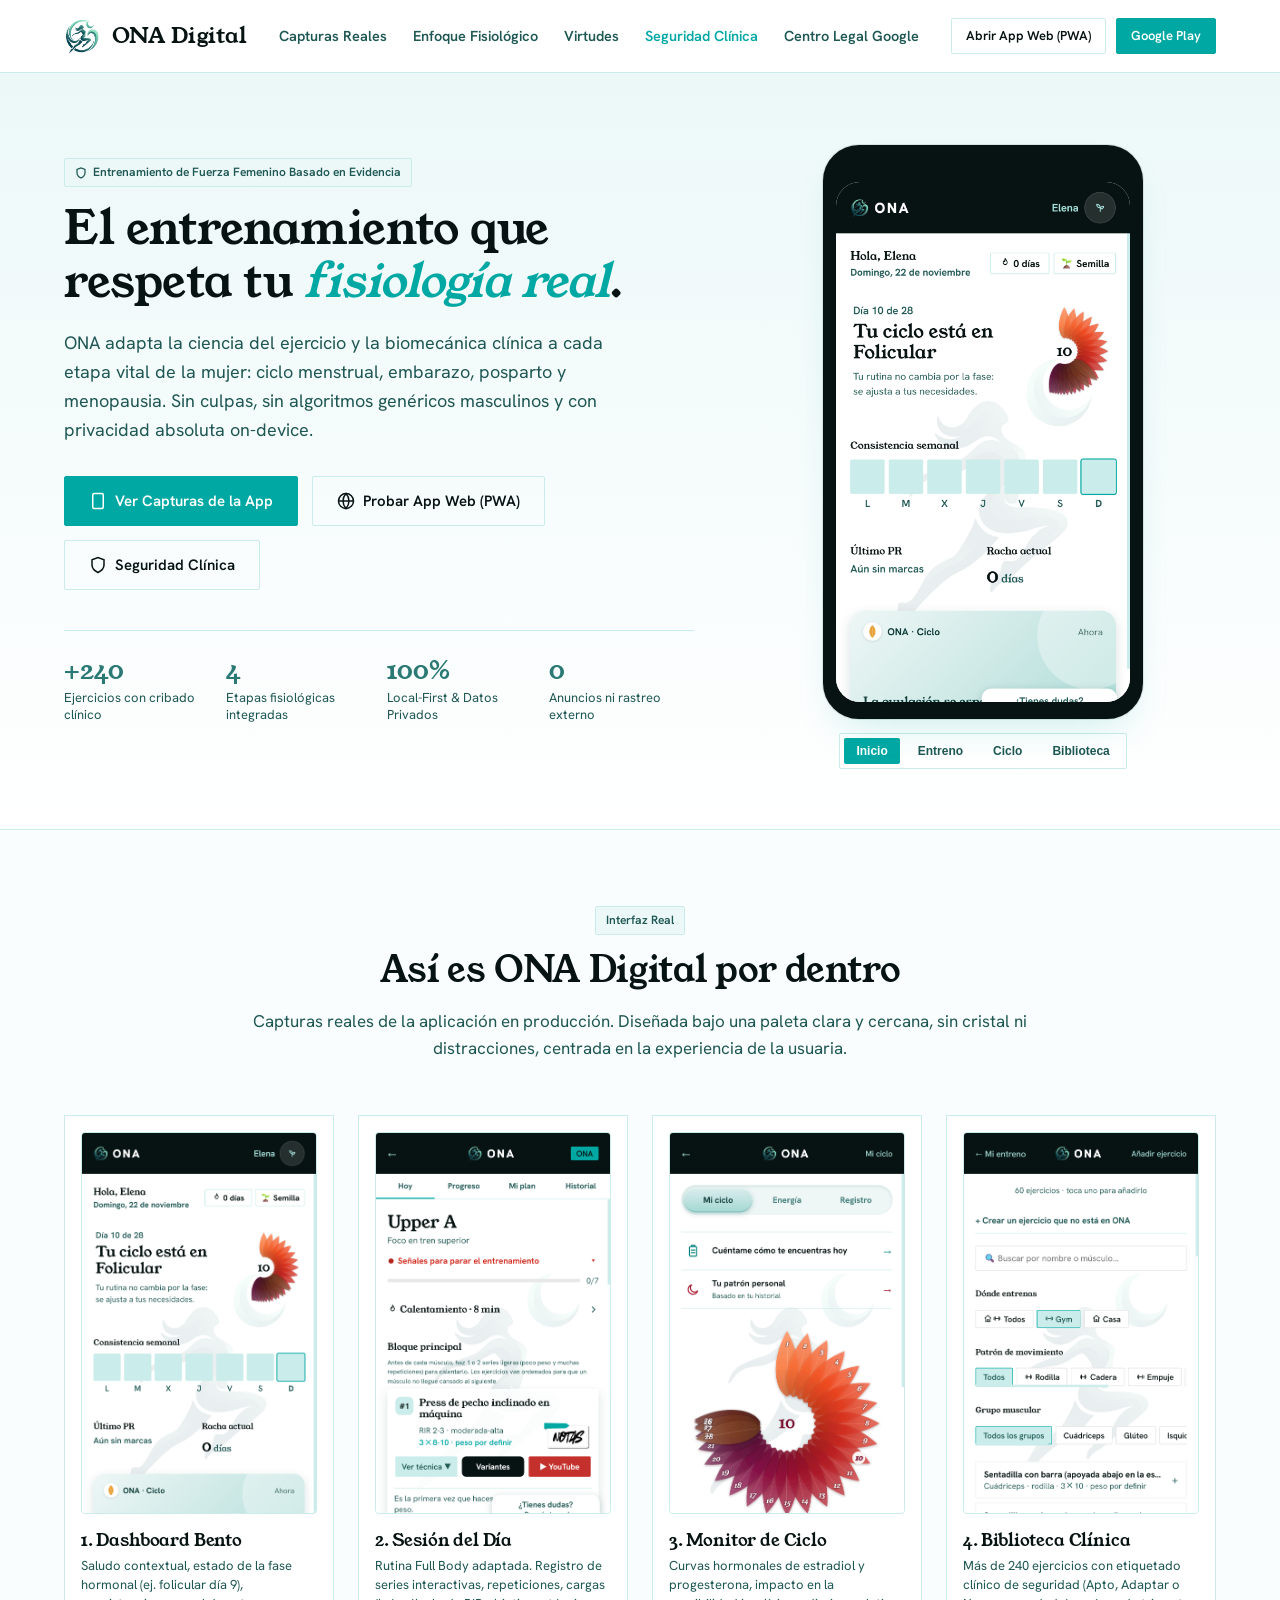
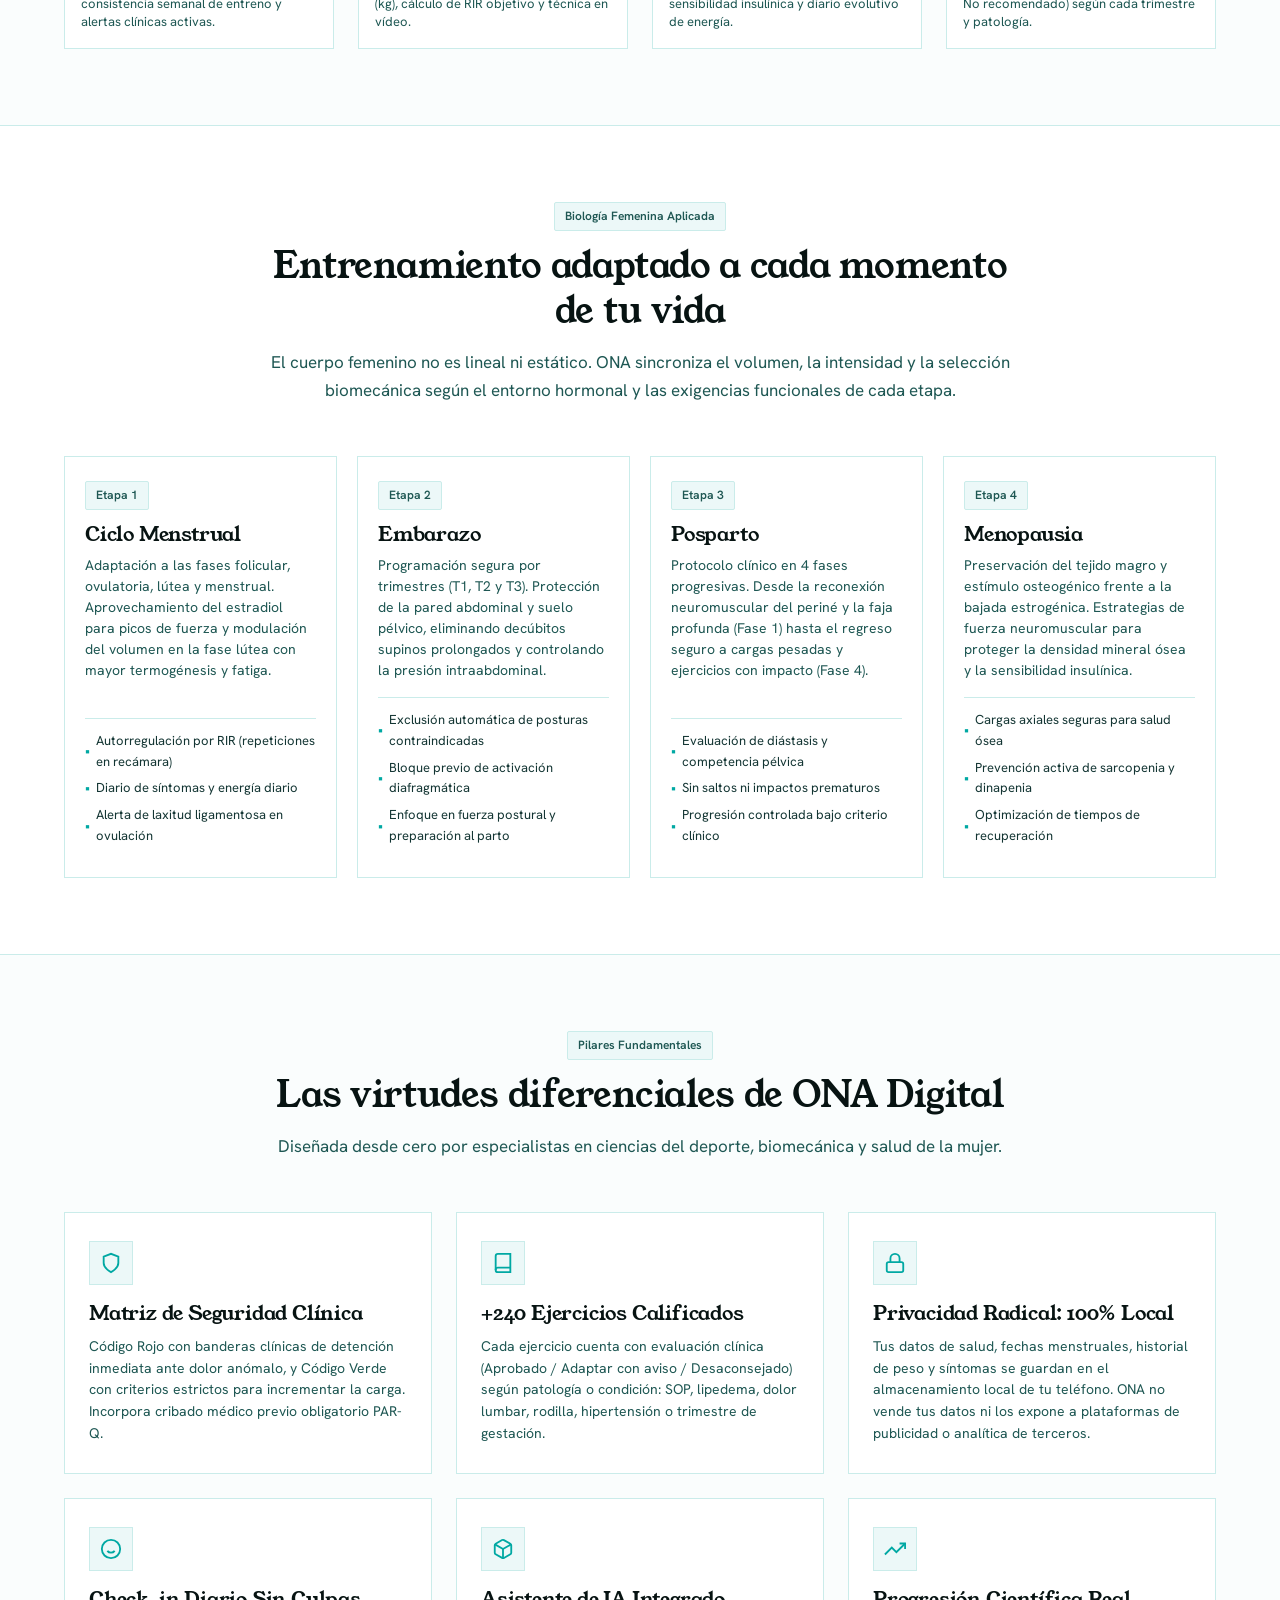
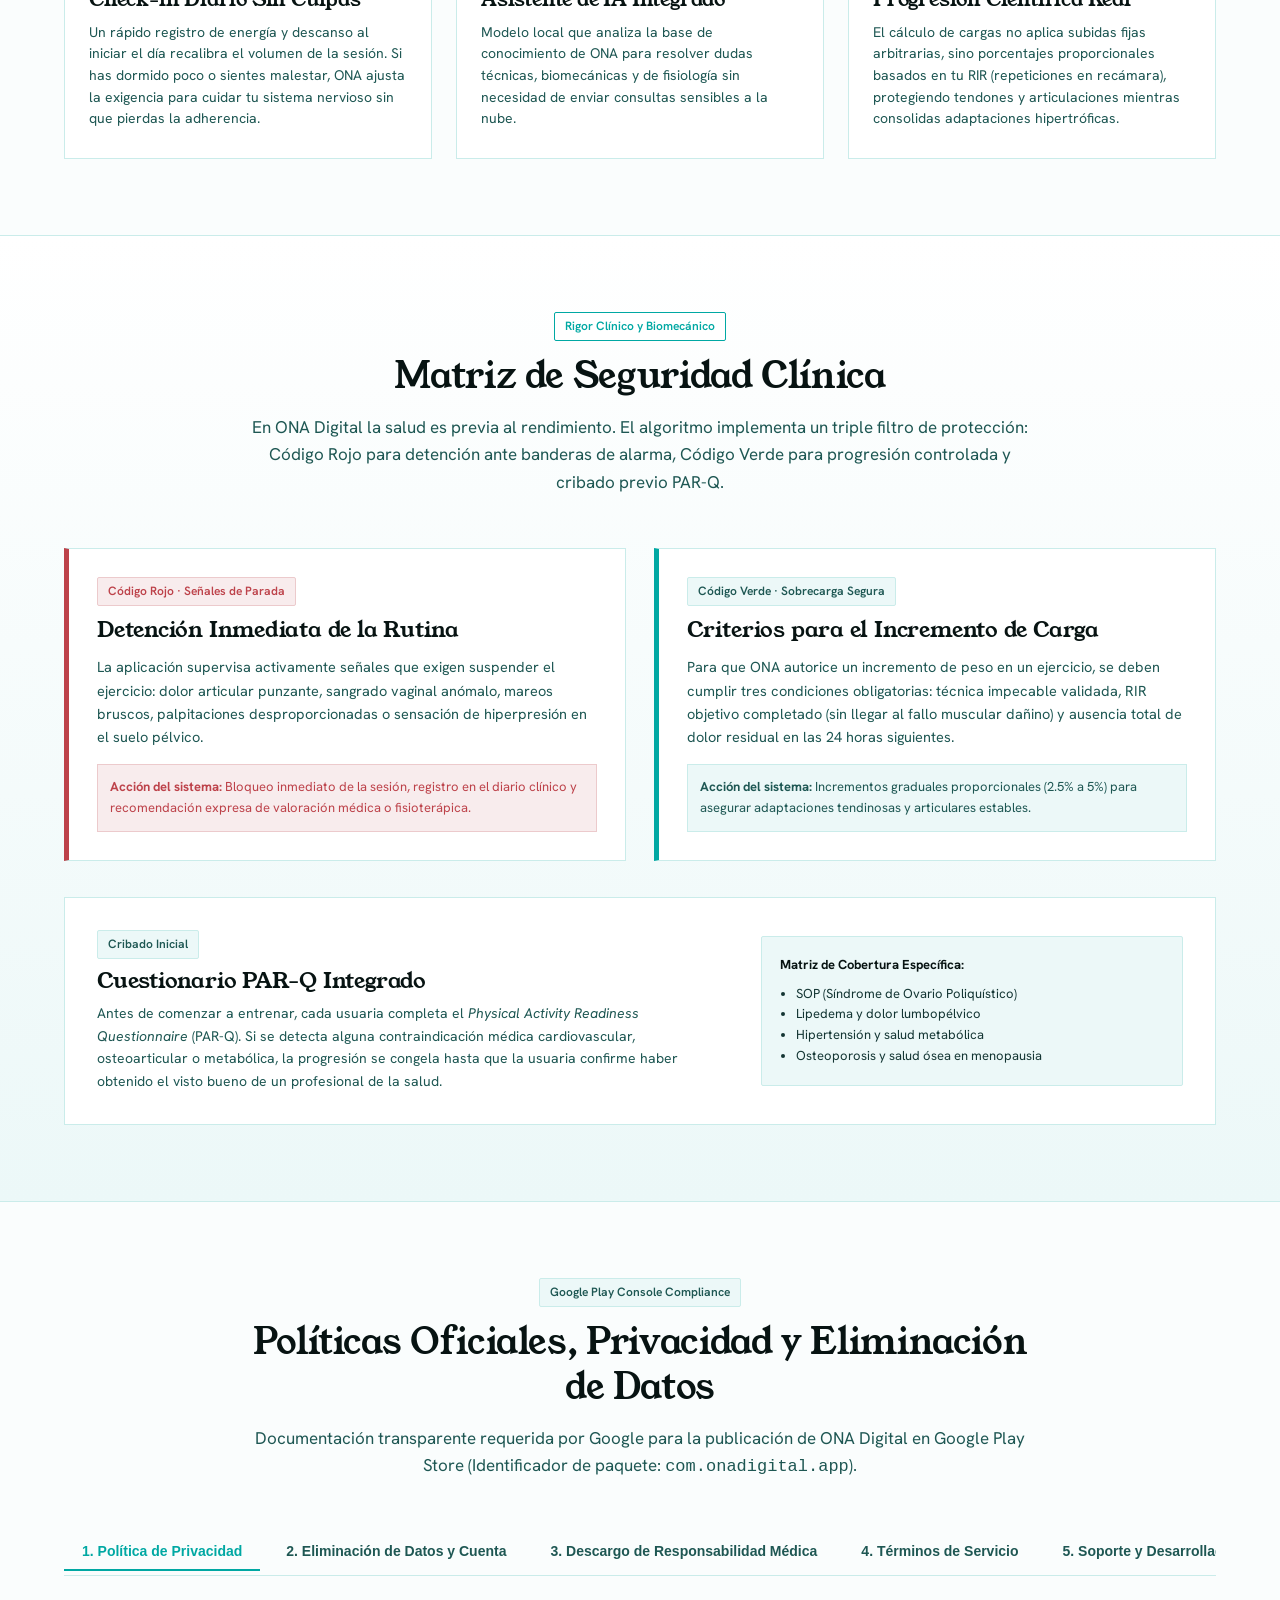
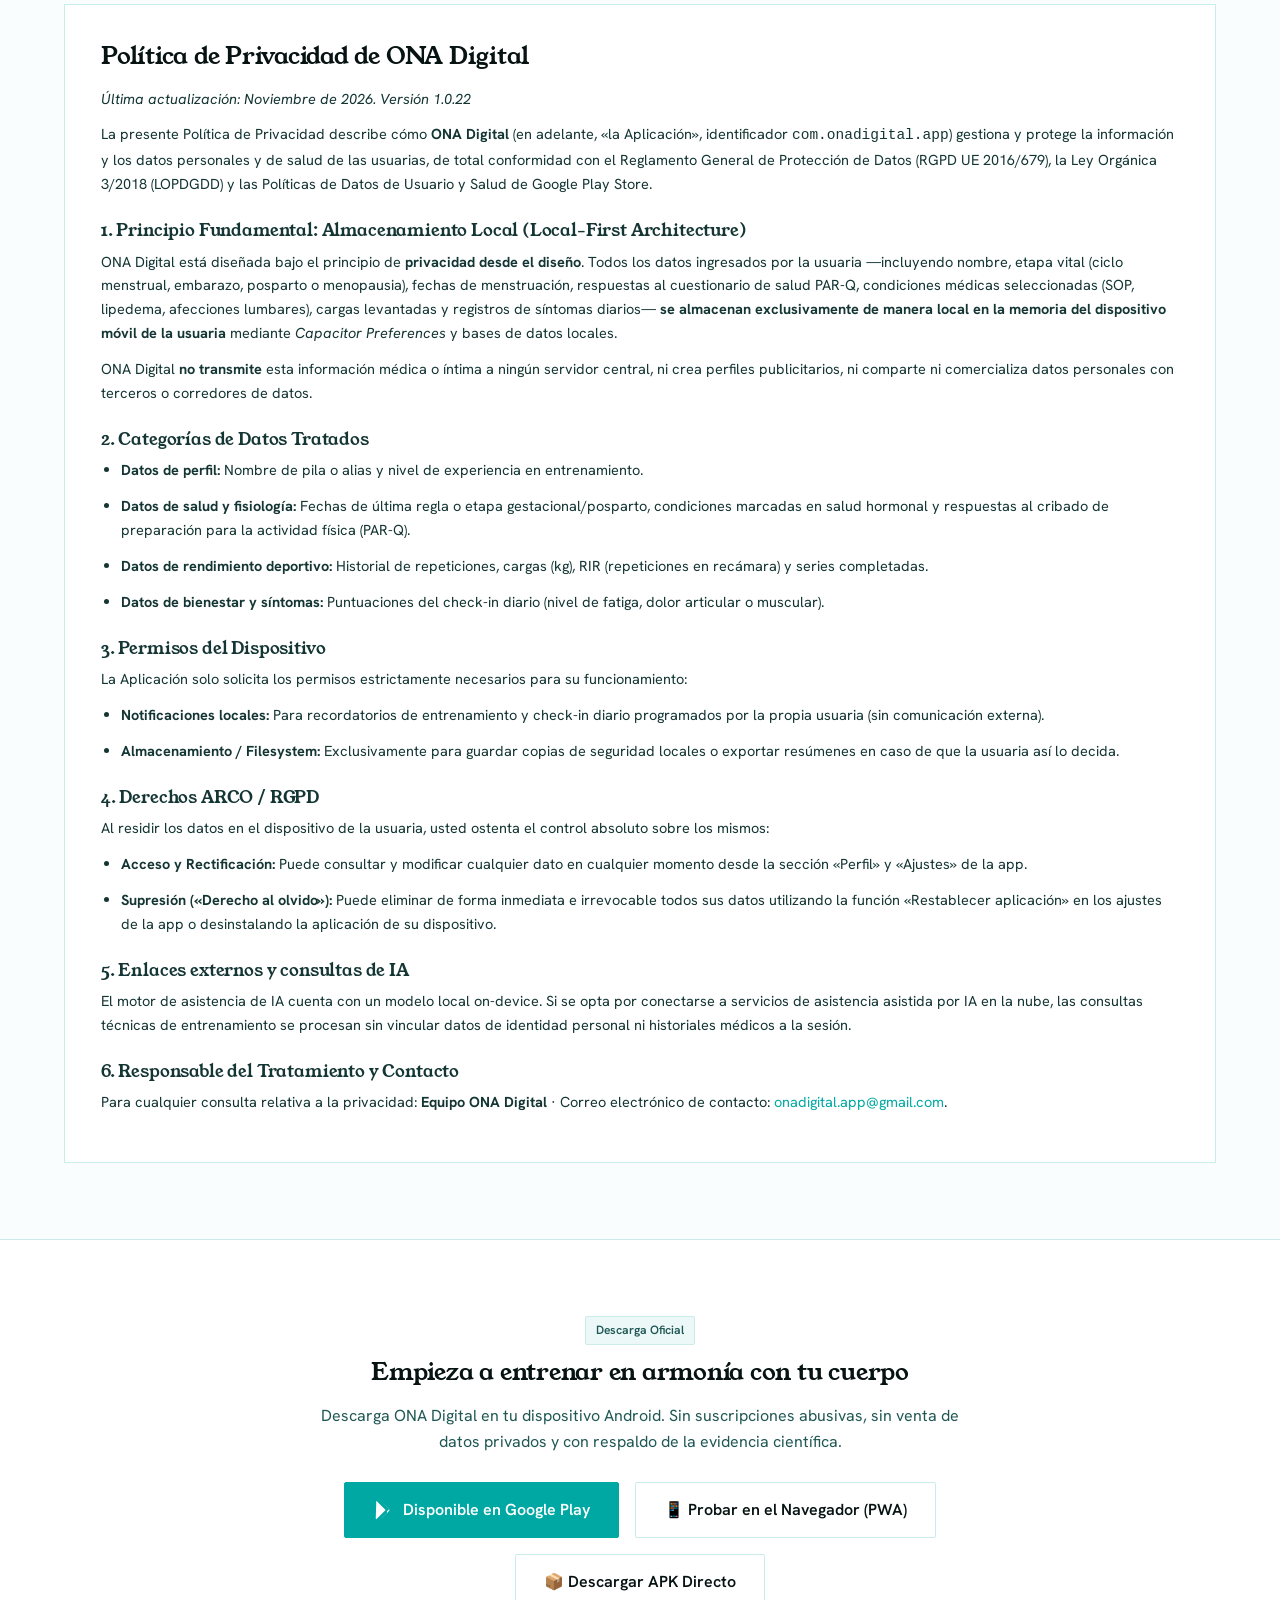
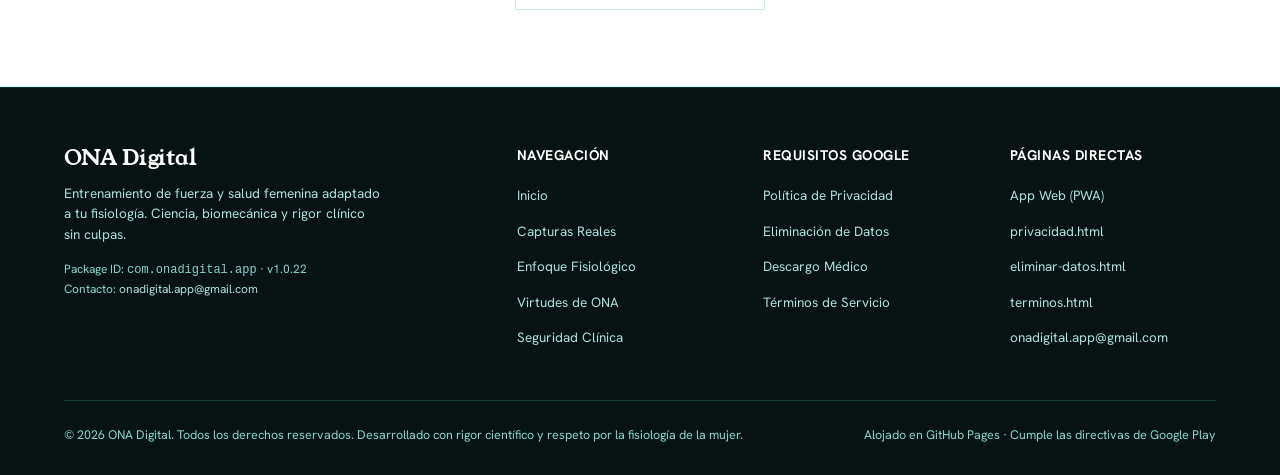
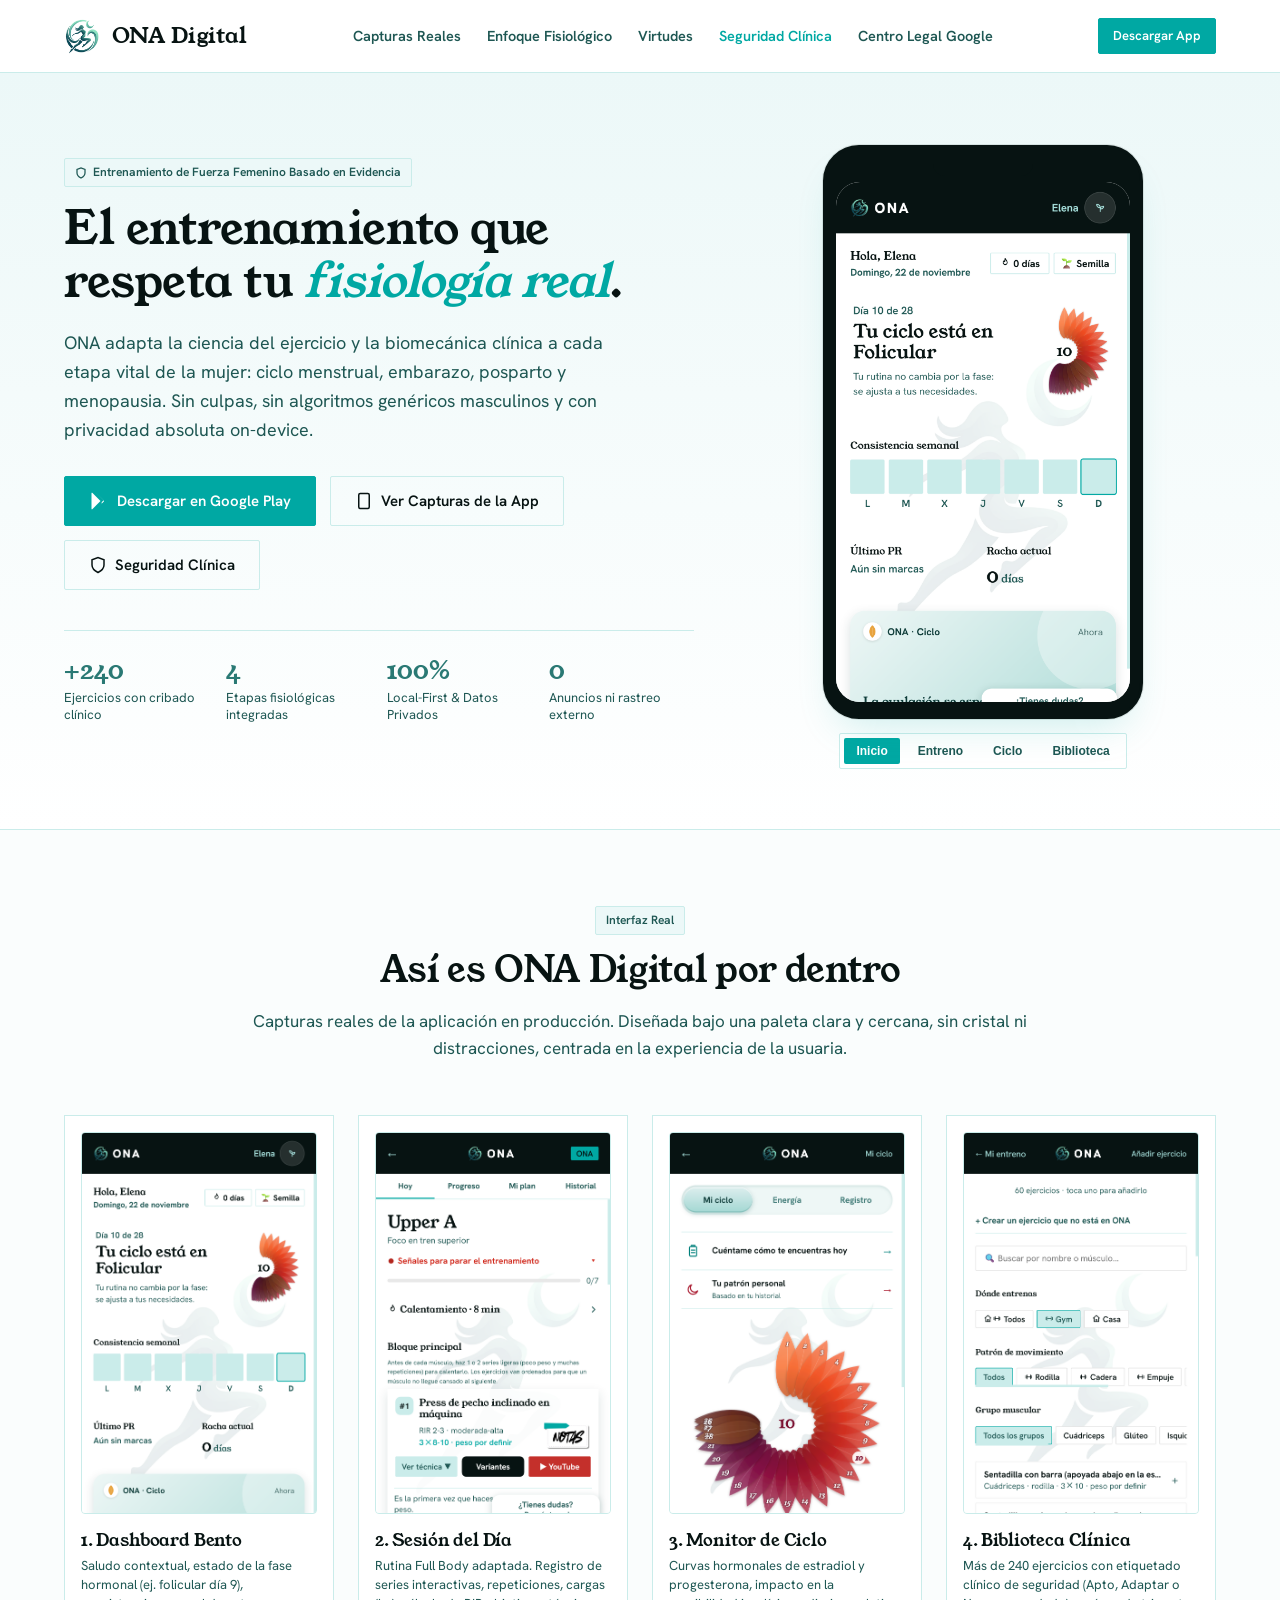
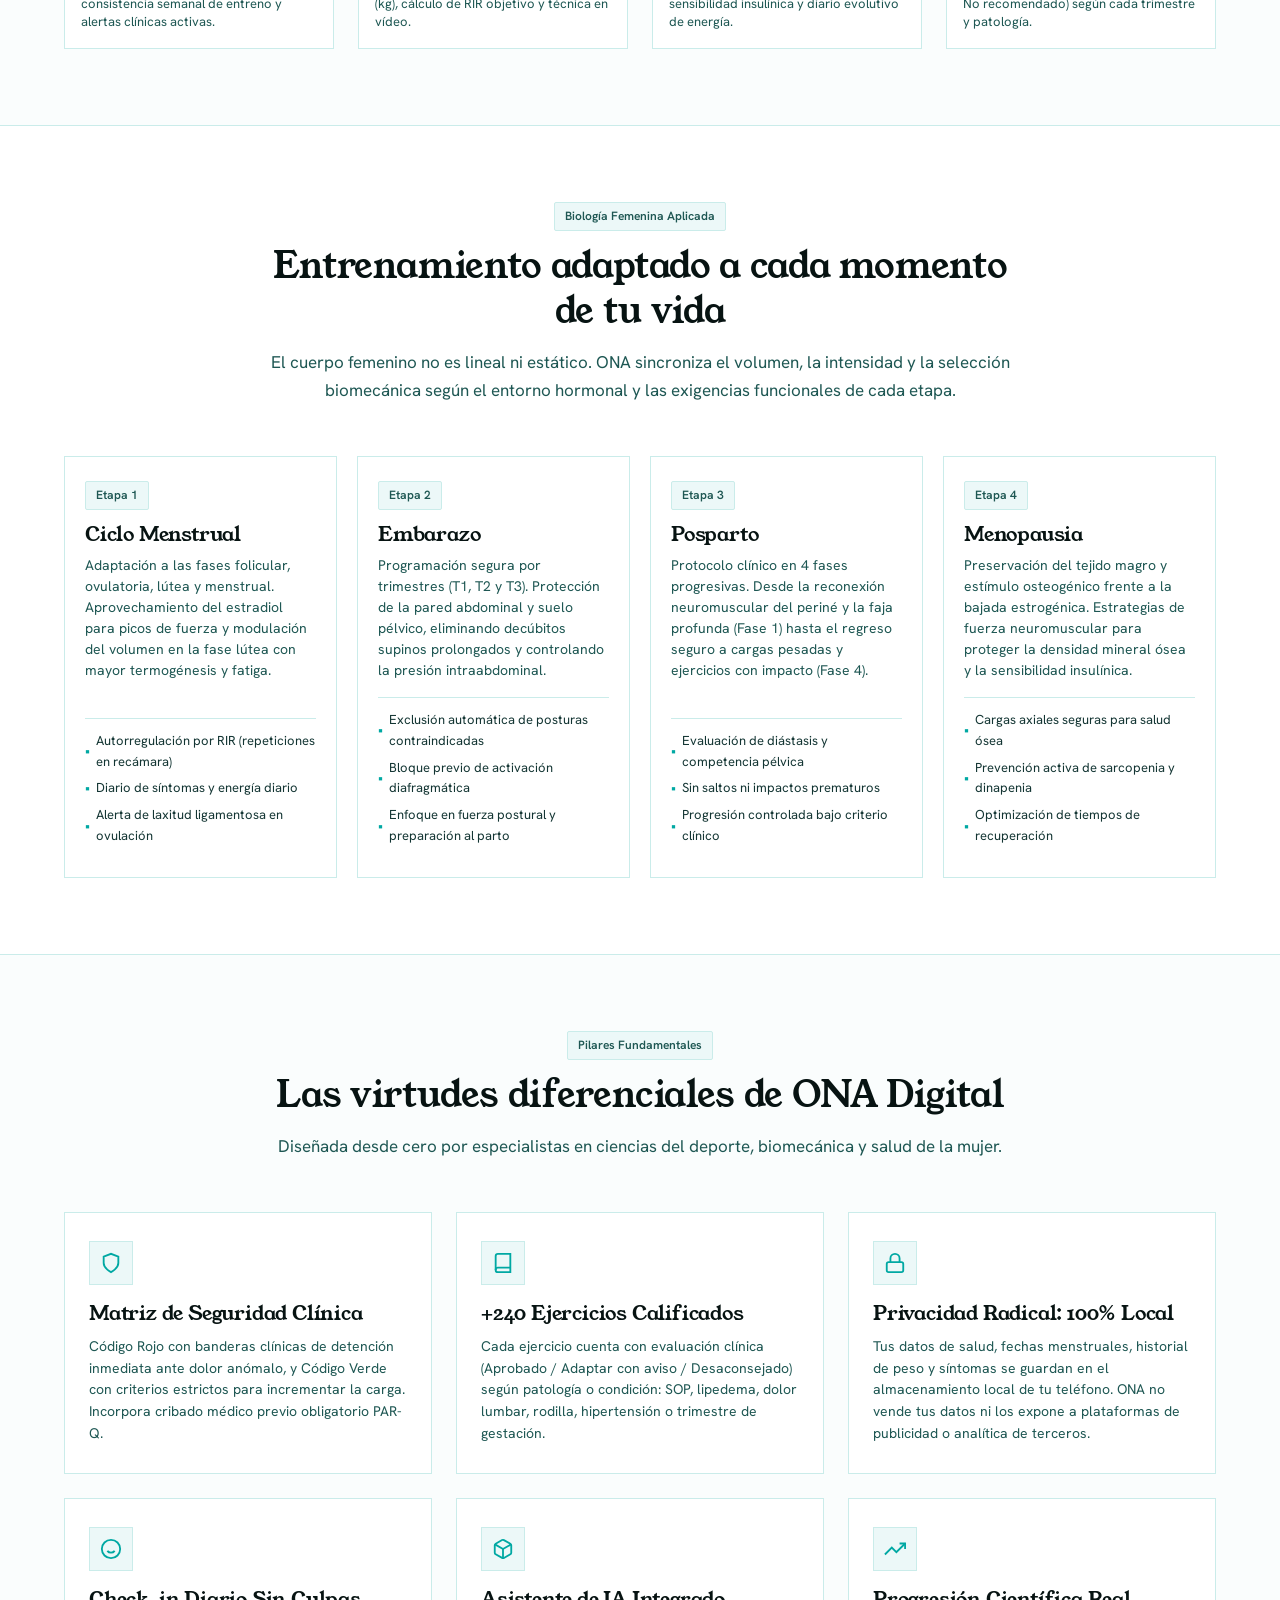
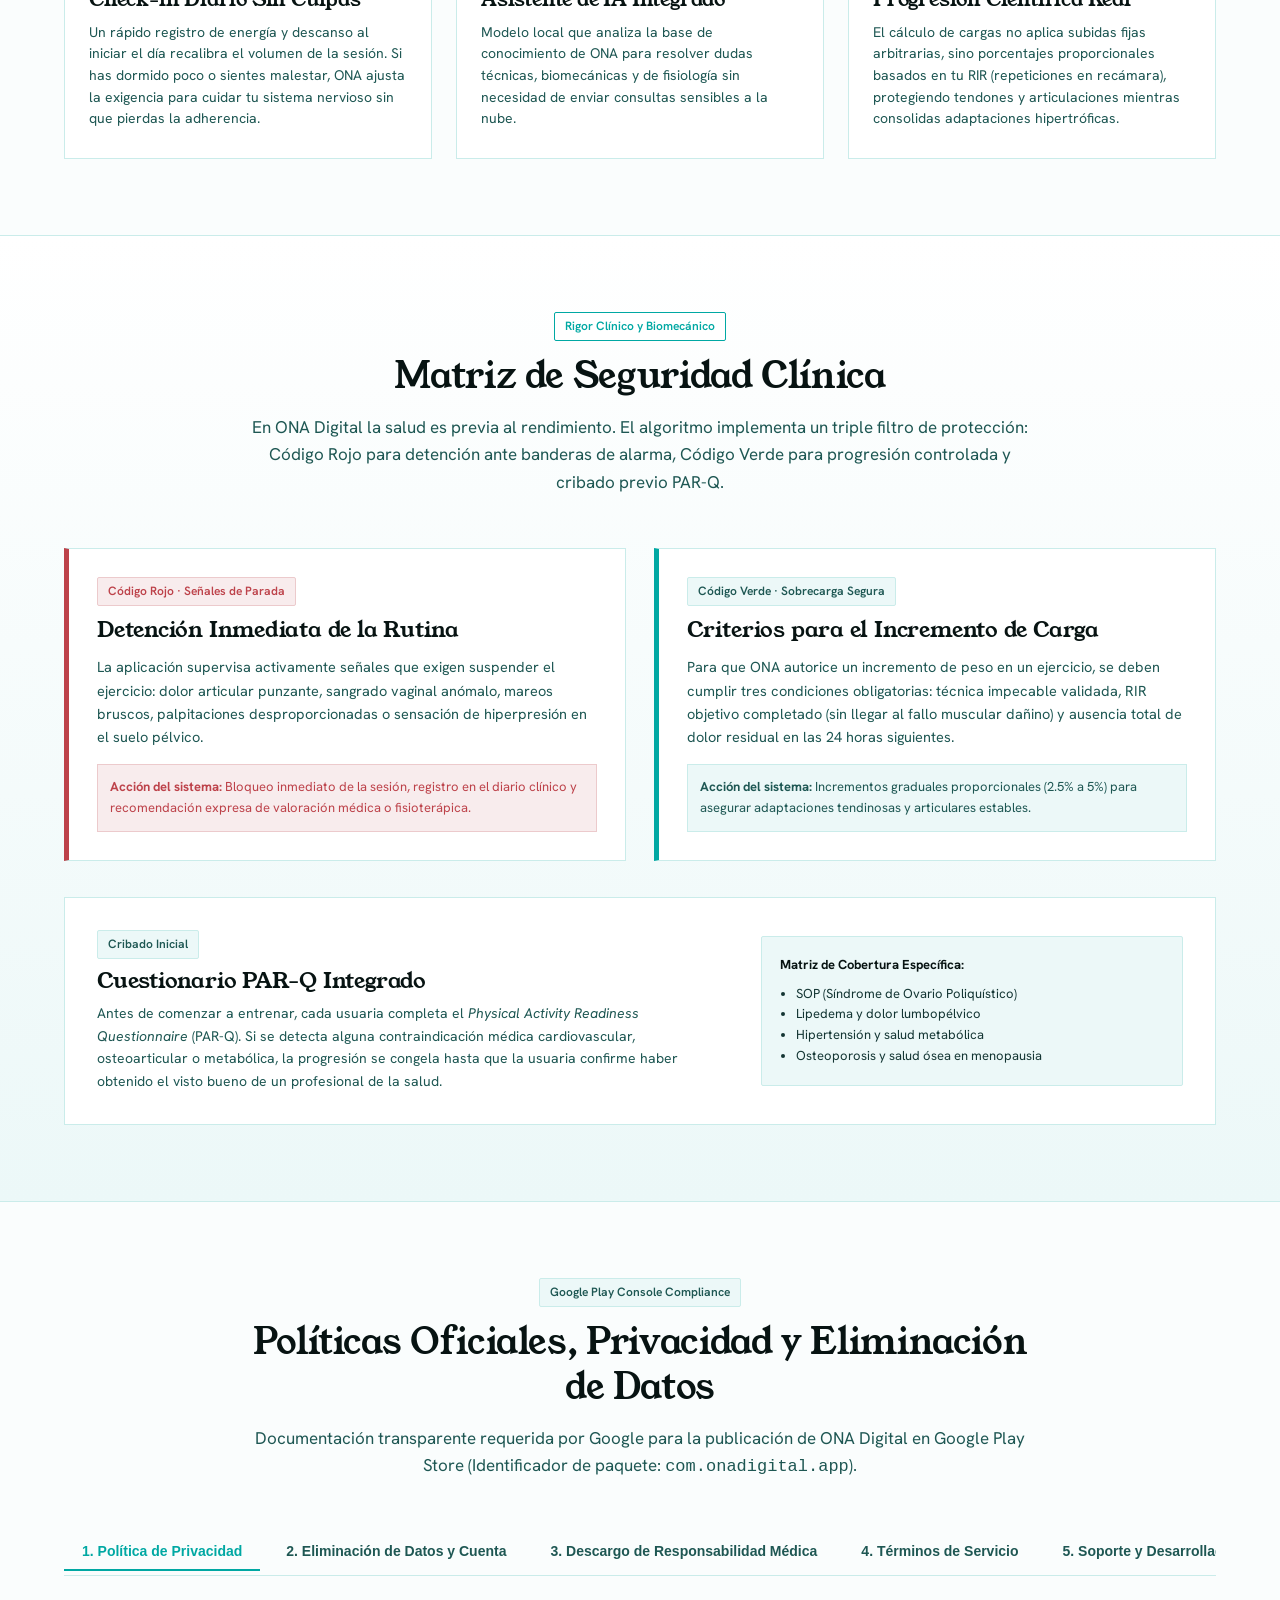
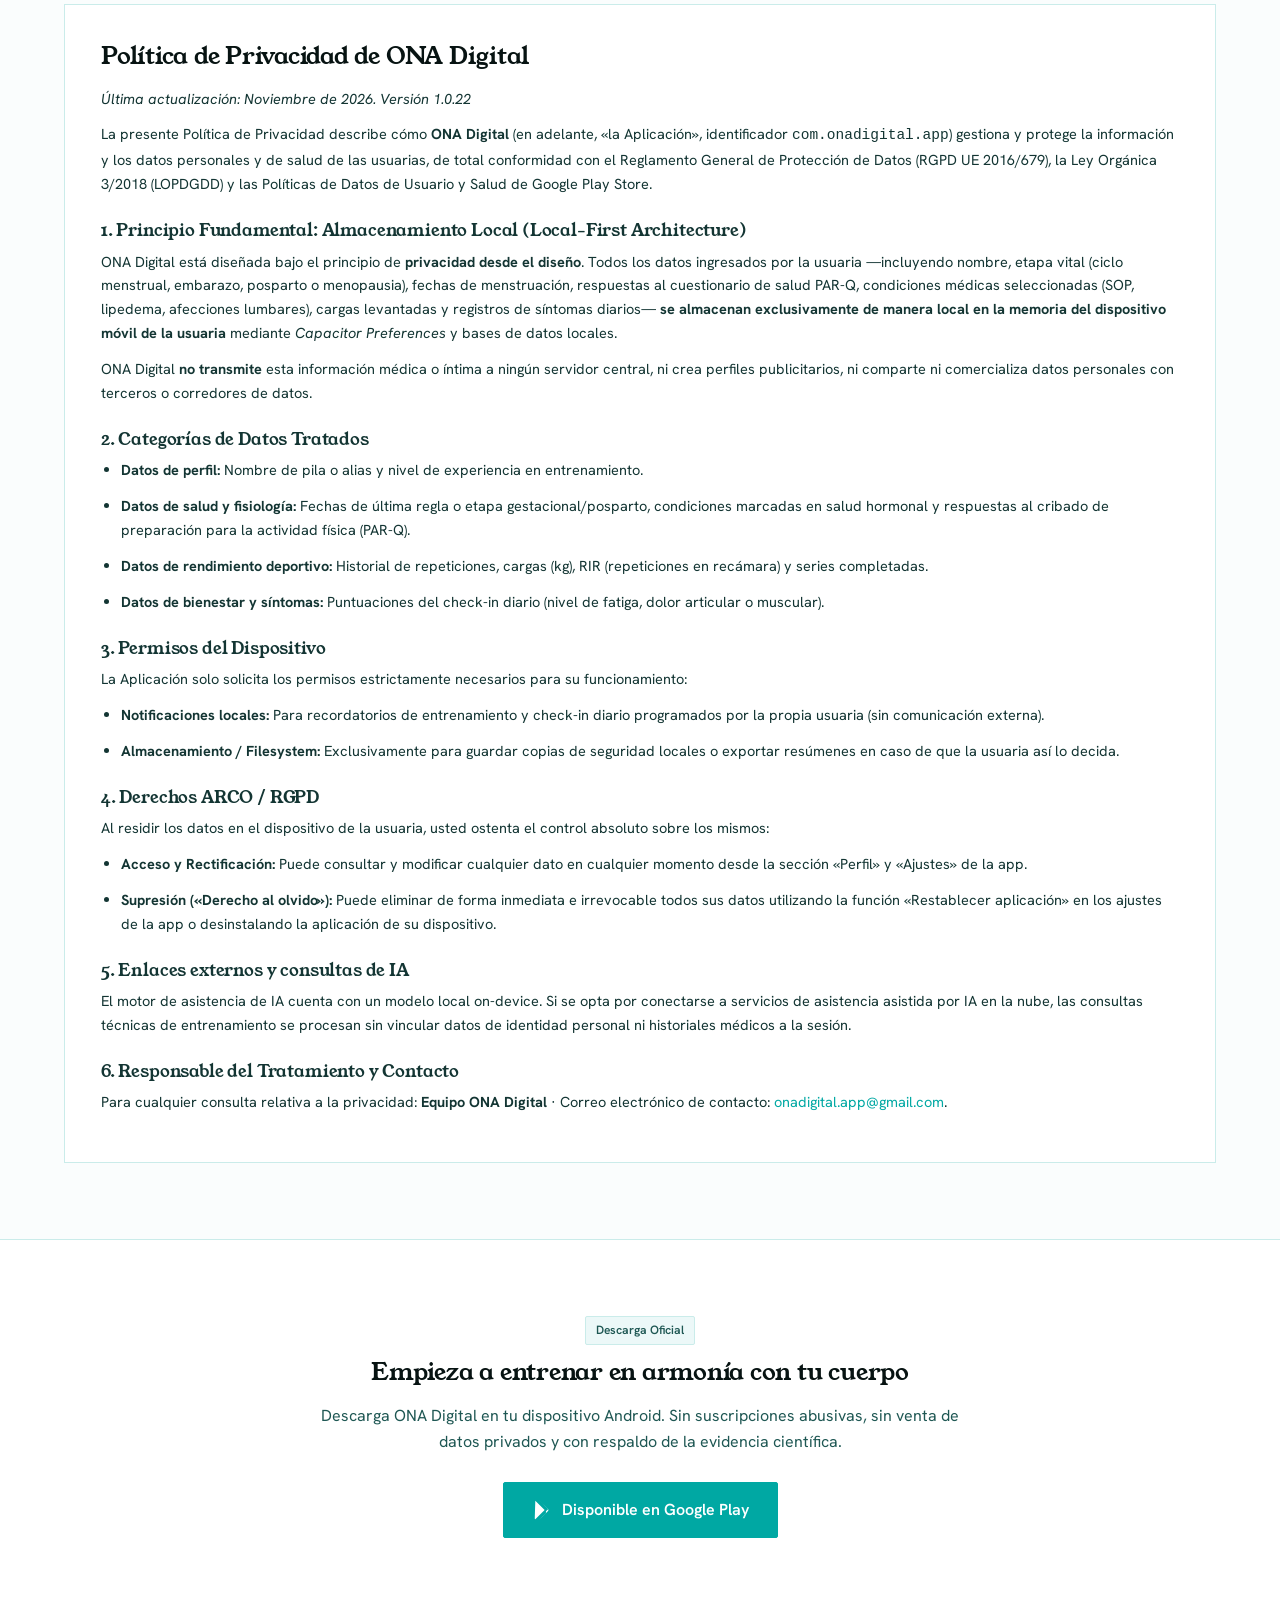
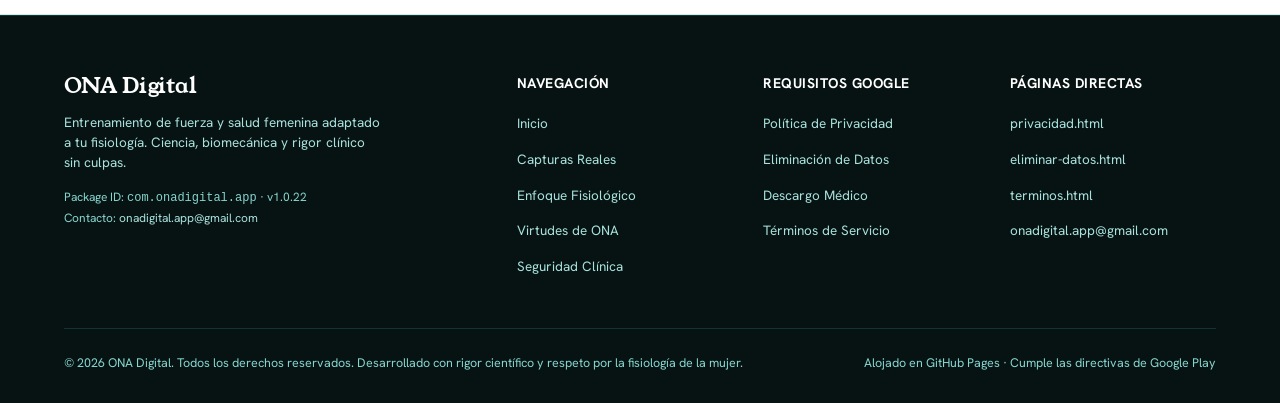
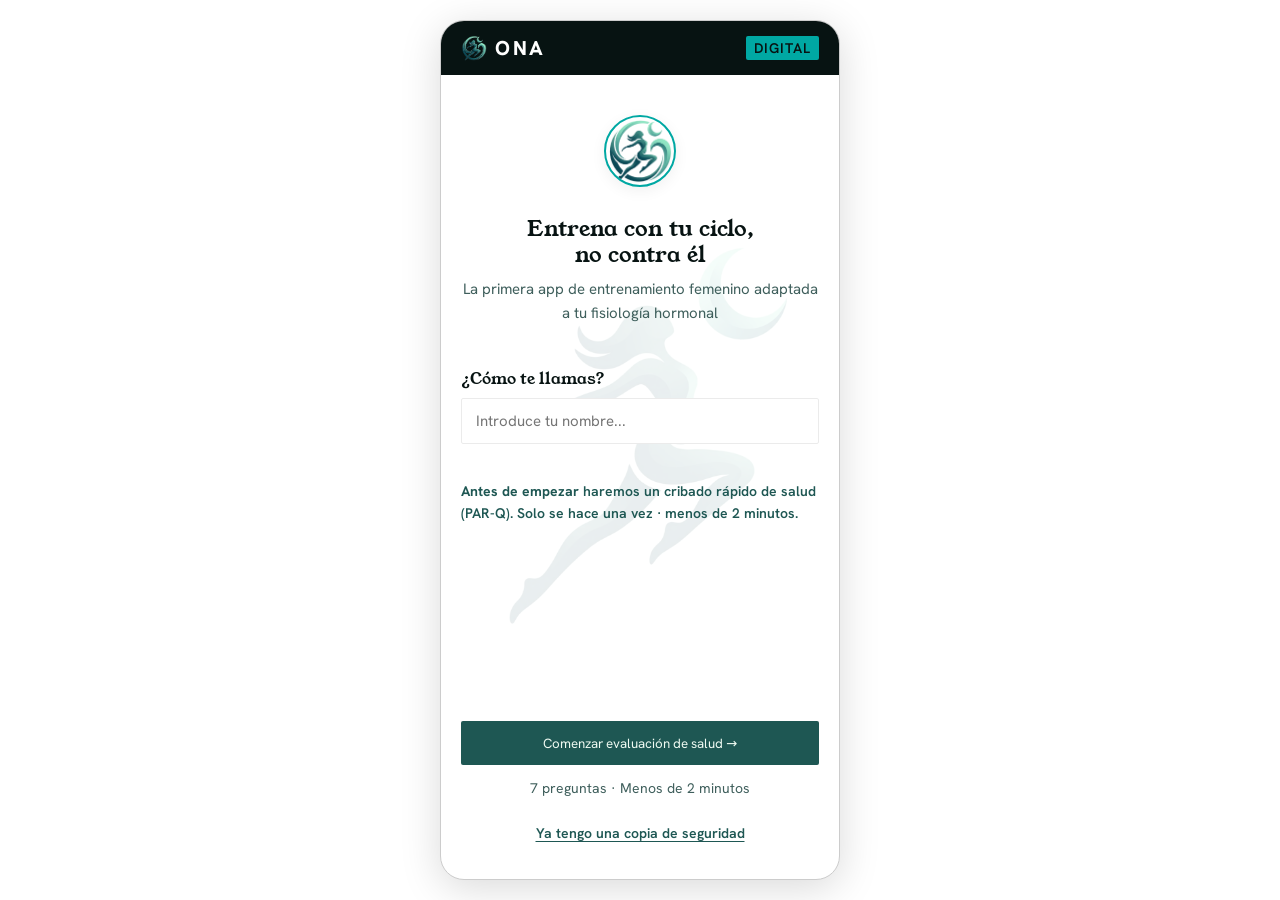
